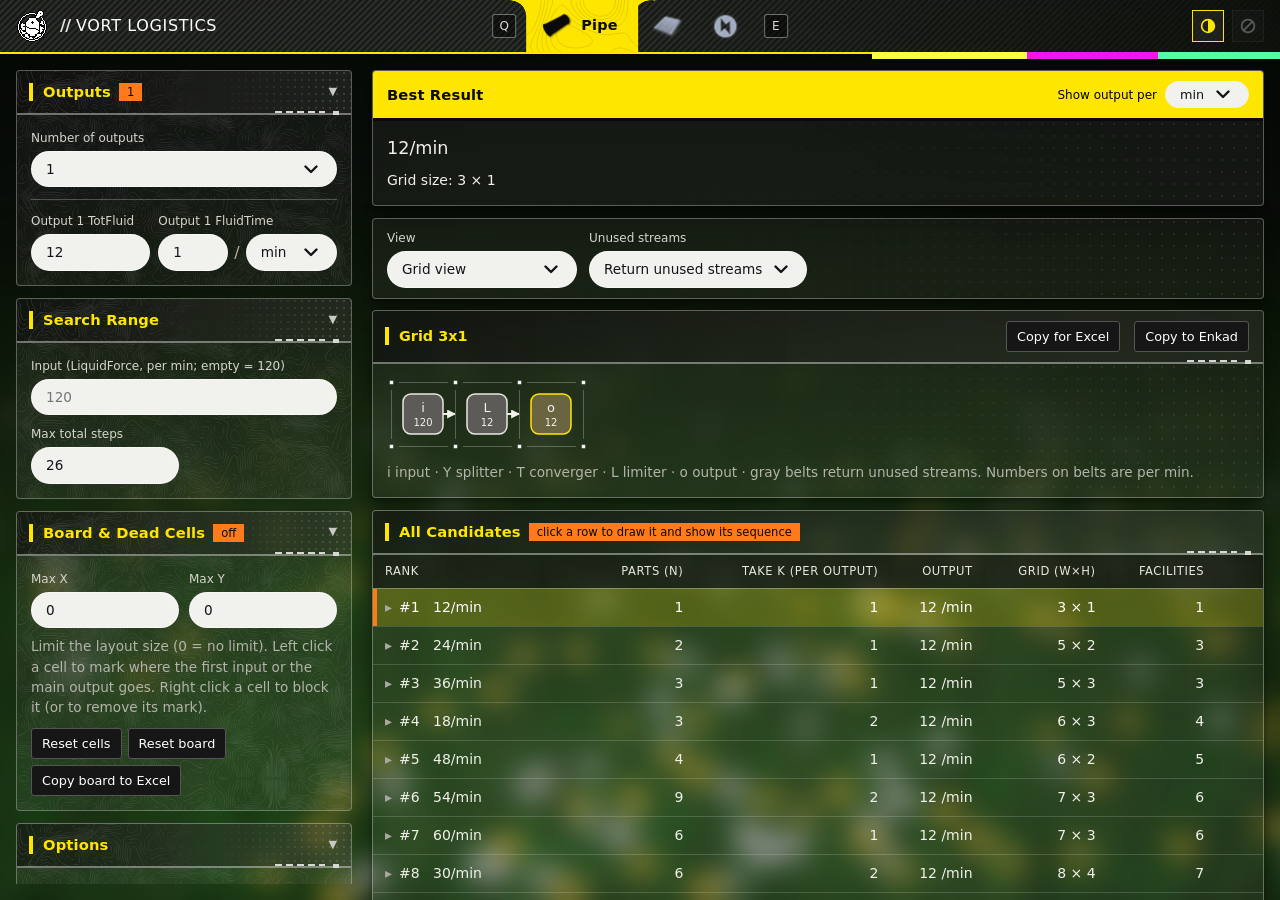
==== index.html @ bc25aa72 "Rename to index.html" ====
<!DOCTYPE html>
<html lang="en" data-theme="endfield" class="f-hos">
<head>
<!-- --------------------------------------------------------------
     Page setup: meta tags, icon, fonts, stylesheet
     -------------------------------------------------------------- -->

<meta charset="utf-8">
<meta name="viewport" content="width=device-width, initial-scale=1, viewport-fit=cover">
<link rel="icon" type="image/png" href="assets\logo.png">
<meta name="theme-color" content="#111111">
<title>Vort Logistics</title>
<link rel="preconnect" href="https://fonts.googleapis.com">
<link rel="preconnect" href="https://fonts.gstatic.com" crossorigin>
<link href="https://fonts.googleapis.com/css2?family=Pixelify+Sans:wght@400..700&display=swap" rel="stylesheet" media="print" onload="this.media='all'">
<noscript><link href="https://fonts.googleapis.com/css2?family=Pixelify+Sans:wght@400..700&display=swap" rel="stylesheet"></noscript>
<link rel="stylesheet" href="assets/css/style.css">
</head>
<body>
<!-- --------------------------------------------------------------
     Animated background (the canvas is added by a script)
     -------------------------------------------------------------- -->
<div id="convbg" aria-hidden="true"></div>

<!-- --------------------------------------------------------------
     Boot / splash screen
     -------------------------------------------------------------- -->
<div id="boot" role="status" aria-live="polite" aria-label="Loading Vort Logistics">
  <div class="bt-edge"></div>
  <div class="bt-wrap">
    <div class="vg" id="bt-grid" aria-hidden="true"></div>
    <div class="bt-title">Vort<span>Logistics</span></div>
    <div class="bt-sub">Factory Planner</div>
    <div class="bt-bar"><div class="bt-fill" id="bt-fill"></div></div>
    <div class="bt-meta"><span class="bt-msg" id="bt-msg">Initializing</span><span id="bt-pct">0%</span></div>
  </div>
</div>

<!-- --------------------------------------------------------------
     Script: splash screen grid loader animation
     -------------------------------------------------------------- -->
<script>
/* Vort grid loader. VortGrid(host) -> {start(),stop(),duration}. Phase 1: empty 9x5 grid. Phase 2: out/in ports, an orange conveyor buds out cell by cell.
   Phase 3: conveyor folds back, ports swap, a translucent pipe buds out the same way. Loops until stop(). */
(function(){
var NS="http://www.w3.org/2000/svg",S=44,H=22,COLS=9,ROWS=5;
var BELT=[[3,0],[3,1],[3,2],[2,2],[2,3],[2,4],[1,4],[1,5],[1,6],[0,6],[0,7],[0,8]];            /* [row,col]; first = o, last = i */
var PIPE=[[2,8],[3,8],[4,8],[4,7],[3,7],[2,7],[2,6],[3,6],[4,6],[4,5],[3,5],[3,4],[3,3],[2,3],[1,3],[0,3],[0,2],[1,2],[1,1],[0,1],[0,0],[1,0],[2,0]];
var T={ports:450,belt:200,beltDur:1400,swap:2350,pipe:200,pipeDur:1700,end:4300,loop:5300};
function el(t,a,p){var e=document.createElementNS(NS,t);for(var k in a)e.setAttribute(k,a[k]);if(p)p.appendChild(e);return e}
function f(n){return +n.toFixed(2)}
function cx(c){return c*S+H}function cy(r){return r*S+H}
function geom(p,c,n){
  var e=[(p[1]-c[1])*H,(p[0]-c[0])*H],x=[(n[1]-c[1])*H,(n[0]-c[0])*H];
  return{st:e[0]===-x[0]&&e[1]===-x[1],sw:x[0]*e[1]-x[1]*e[0]>0?1:0};
}
function tiles(path,layers,kind){
  var n=path.length-2,D="",start=null,segs=[];
  for(var i=1;i<path.length-1;i++){
    var p=path[i-1],c=path[i],q=path[i+1],g=geom(p,c,q),X=cx(c[1]),Y=cy(c[0]);
    if(i===1){D="M"+f(X+(p[1]-c[1])*H)+" "+f(Y+(p[0]-c[0])*H);start=[X+(p[1]-c[1])*H,Y+(p[0]-c[0])*H]}
    D+=g.st?"L":"A"+H+" "+H+" 0 0 "+g.sw+" ";
    D+=f(X+(q[1]-c[1])*H)+" "+f(Y+(q[0]-c[0])*H);
    segs.push([X+(q[1]-c[1])*H,Y+(q[0]-c[0])*H,g.st,g.sw]);
  }
  var dur=T[kind+"Dur"],del=T[kind],list=[],paths=[];
  layers.forEach(function(L){
    if(!L.arr){paths.push(el("path",{"class":L.c,d:D,pathLength:1},L.g));return}
    for(var k=-1;k<n;k++){
      var w=el("g",{"class":L.c,style:"--d:"+f(del+dur*Math.max(k+1.5,0.5)/n)+"ms"},L.g);
      list.push({e:el("polygon",{"class":L.p,points:L.pts,style:"opacity:0"},w),k:k,n:n});
    }
  });
  return{D:D,list:list,paths:paths,start:start,segs:segs};
}
function poly(t){ /* the track as a dense polyline: straight runs and quarter-circle arcs, same geometry as the SVG path "d" */
  var P=[t.start],cur=t.start,A=16;
  t.segs.forEach(function(s){
    var x0=cur[0],y0=cur[1],x1=s[0],y1=s[1];
    if(s[2]){P.push([x1,y1])}else{
      var mx=(x0+x1)/2,my=(y0+y1)/2,dx=x1-x0,dy=y1-y0,ch=Math.sqrt(dx*dx+dy*dy),h=Math.sqrt(Math.max(0,H*H-ch*ch/4)),px=-dy/ch*h,py=dx/ch*h,best=null;
      [1,-1].forEach(function(sg){
        var cx0=mx+px*sg,cy0=my+py*sg,a0=Math.atan2(y0-cy0,x0-cx0),a1=Math.atan2(y1-cy0,x1-cx0),da=a1-a0;
        while(da>Math.PI)da-=2*Math.PI;while(da<=-Math.PI)da+=2*Math.PI;
        if((da>0)===(s[3]===1))best={cx:cx0,cy:cy0,a0:a0,da:da}});
      for(var k=1;k<=A;k++){var a=best.a0+best.da*k/A;P.push([best.cx+H*Math.cos(a),best.cy+H*Math.sin(a)])}
    }
    cur=[x1,y1];
  });
  var L=[0],i;for(i=1;i<P.length;i++)L.push(L[i-1]+Math.hypot(P[i][0]-P[i-1][0],P[i][1]-P[i-1][1]));
  var len=L[L.length-1],N=Math.max(2,Math.ceil(len/2)),X=new Float32Array(N+1),Y=new Float32Array(N+1),j=1;
  for(i=0;i<=N;i++){var d=len*i/N;while(j<P.length-1&&L[j]<d)j++;var u=L[j]-L[j-1]?(d-L[j-1])/(L[j]-L[j-1]):0;X[i]=P[j-1][0]+(P[j][0]-P[j-1][0])*u;Y[i]=P[j-1][1]+(P[j][1]-P[j-1][1])*u}
  t.len=len;t.tab={N:N,X:X,Y:Y};
}
function port(cell,ch,cls,parent){
  var o=el("g",{transform:"translate("+cx(cell[1])+" "+cy(cell[0])+")"},parent),g=el("g",{"class":"port "+cls},o);
  el("rect",{"class":"glow",x:-17,y:-17,width:34,height:34},g);
  el("rect",{x:-13,y:-13,width:26,height:26},g);
  var t=el("text",{x:0,y:1},g);t.textContent=ch;
}
window.VortGrid=function(host){
  if(!host)return null;
  host.innerHTML="";
  var svg=el("svg",{viewBox:"0 0 "+COLS*S+" "+ROWS*S,"aria-hidden":"true","data-s":"0"},host);
  var gx=el("g",{},svg),gb=el("g",{},svg),gq0=el("g",{},svg),gpo=el("g",{style:"opacity:.8"},svg),gp=el("g",{},svg),gq=el("g",{},svg);
  var key=function(c){return c[0]+","+c[1]};
  var pa={},pb={};pa[key(BELT[0])]=pa[key(BELT[BELT.length-1])]=1;pb[key(PIPE[0])]=pb[key(PIPE[PIPE.length-1])]=1;
  /* edge grid: lines on the cell borders, a dot on every crossing (not in the cell centres) */
  /* each line is cut into segments that stop GAP short of the dots at both ends */
  var GAP=7;
  for(var r=0;r<=ROWS;r++)for(var c=0;c<COLS;c++)el("path",{"class":"gl",d:"M"+(c*S+GAP)+" "+r*S+"H"+((c+1)*S-GAP),style:"--d:"+(r+c)*28+"ms"},gx);
  for(var c=0;c<=COLS;c++)for(var r=0;r<ROWS;r++)el("path",{"class":"gl",d:"M"+c*S+" "+(r*S+GAP)+"V"+((r+1)*S-GAP),style:"--d:"+(r+c)*28+"ms"},gx);
  for(var r=0;r<=ROWS;r++)for(var c=0;c<=COLS;c++)
    el("rect",{"class":"gd",x:c*S-1.75,y:r*S-1.75,width:3.5,height:3.5,style:"--d:"+(r+c)*28+"ms"},gx);
  var lay=function(par,c,arr,pts,pc){return{g:el("g",{},par),c:c,arr:arr,pts:pts,p:pc}};
  var tb=tiles(BELT,[lay(gb,"brv bglow"),lay(gb,"brv rail"),lay(gb,"brv body"),lay(gb,"brv sheen"),lay(gb,"agb",1,"-5.5,-5 5.5,0 -5.5,5","arr")],"belt");
  var tp=tiles(PIPE,[lay(gpo,"prv pbody"),lay(gpo,"prv pmain"),lay(gp,"agp",1,"-4.5,-4 4.5,0 -4.5,4","parr")],"pipe");
  var tracks=[tb,tp].map(function(t){poly(t);return t});
  var raf=0,PER=1600;
  /* arrows are placed from a precomputed lookup table every frame (no CSS offset-path, which some embedded previews render wrongly) */
  function sample(t,d){ /* interpolates the lookup table that poly() built (2-unit steps) */
    var tb=t.tab,N2=tb.N,gg=d/t.len*N2,i=Math.min(N2-1,Math.floor(gg)),fr=gg-i,i0=Math.max(0,i-1),i2=Math.min(N2,i+2),X=tb.X,Y=tb.Y;
    return{x:X[i]+(X[i+1]-X[i])*fr,y:Y[i]+(Y[i+1]-Y[i])*fr,dx:(X[i+1]-X[i0])*(1-fr)+(X[i2]-X[i])*fr,dy:(Y[i+1]-Y[i0])*(1-fr)+(Y[i2]-Y[i])*fr}}
  function place(u,fr){
    tracks.forEach(function(t,ti){
      var front=fr[ti]*(t.len||0);t.paths.forEach(function(p){p.style.strokeDashoffset=1-fr[ti]});
      
      t.list.forEach(function(a){
        var d=Math.max(0,Math.min(t.len,(a.k+.5+u)/a.n*t.len)),p=sample(t,d),
            ang=Math.atan2(p.dy,p.dx)*180/Math.PI,o=1;
        if(a.k<0)o=Math.max(0,Math.min(1,(u-.45)/.1));else if(a.k===a.n-1)o=1-Math.max(0,Math.min(1,(u-.45)/.1));
        o*=Math.max(0,Math.min(1,(front-d-4)/8));
        if(o<=0&&a.z)return;a.z=o<=0;
        a.e.setAttribute("transform","translate("+f(p.x)+" "+f(p.y)+") rotate("+f(ang)+")");
        a.e.style.opacity=o;
      });
    });
  }
  var acc=0,lastTs=0,cur="";
  function cl(v){return Math.max(0,Math.min(1,v))}
  function frame(now){ /* phases come from accumulated frame time (a stalled frame counts for at most 100 ms), not from setTimeout/wall clock, so a busy main thread can never skip them */
    if(!on)return;
    var dt=lastTs?Math.min(now-lastTs,100):0;lastTs=now;acc+=dt;
    /* no replay while the page is still waiting for its first calculation: hold the finished picture; the blink-out only starts from end() */
    var s=acc<T.ports?"1":acc<T.swap?"2":"3";
    if(s!==cur){cur=s;svg.setAttribute("data-s",s)}
    place((acc%PER)/PER,[cl((acc-T.ports-T.belt)/T.beltDur),cl((acc-T.swap-T.pipe)/T.pipeDur)]);
    raf=requestAnimationFrame(frame)}
  port(BELT[0],"O","pa",gq0);port(BELT[BELT.length-1],"I","pa",gq0);
  port(PIPE[0],"O","pb",gq);port(PIPE[PIPE.length-1],"I","pb",gq);
  var on=false,still=window.matchMedia&&matchMedia("(prefers-reduced-motion:reduce)").matches;
  if(still){host.classList.add("still");svg.setAttribute("data-s","2");setTimeout(function(){place(0,[1,1])},0)}
  function set(s){svg.setAttribute("data-s",s)}
  function restart(){if(host.classList.contains("run")){host.classList.remove("run");void svg.getBoundingClientRect()}host.classList.add("run")}
  function cycle(){if(!on)return;acc=0;lastTs=0;cur="";restart();set("1");cancelAnimationFrame(raf);raf=requestAnimationFrame(frame)}
  return{duration:4500,
    start:function(){if(still||on)return;on=true;cycle()},
    stop:function(){on=false;cancelAnimationFrame(raf)},
    end:function(){if(still)return;on=false;cancelAnimationFrame(raf);set("3end")}};
};
})();
</script>
<!-- --------------------------------------------------------------
     Script: boot sequence (progress bar and reveal)
     -------------------------------------------------------------- -->
<script>
(function(){
  var boot=document.getElementById("boot");
  if(!boot)return;
  var root=document.documentElement,fill=document.getElementById("bt-fill"),
      pct=document.getElementById("bt-pct"),msg=document.getElementById("bt-msg");
  var G=window.VortGrid&&VortGrid(document.getElementById("bt-grid"));if(G)G.start();
  var BT0=performance.now(),MIN=G?G.duration:1800,el=0,lastTs=0,loaded=document.readyState==="complete",finished=false,shown=0;
  var steps=[[0,"Initializing"],[25,"Loading modules"],[55,"Preparing recipes"],[80,"Building layout engine"],[100,"Ready"]];
  root.classList.add("booting");
  function label(p){var m=steps[0][1];for(var i=0;i<steps.length;i++)if(p>=steps[i][0])m=steps[i][1];return m}
  function paint(p){shown=p;fill.style.width=p+"%";pct.textContent=Math.round(p)+"%";msg.textContent=label(p)}
  function finish(){
    if(finished)return;finished=true;paint(100);
    if(G)G.end();                                   /* the strips blink out first (Tetris line clear) ... */
    setTimeout(function(){
      boot.classList.add("done");root.classList.remove("booting");   /* ... then a white line wipes the splash away to the page */
      setTimeout(function(){boot.remove();window.dispatchEvent(new Event("vgboot"))},800);
    },950);
  }
  function tick(ts){
    if(finished)return;
    el+=lastTs?Math.min(ts-lastTs,100):0;lastTs=ts;   /* count rendered time only, a stalled frame adds at most 100 ms */
    var t=el,target=Math.min(t/MIN*100,100),ov=document.getElementById("loading"),busy=!!(ov&&ov.classList.contains("on"));
    if(!loaded)target=Math.min(target,90);
    var late=performance.now()-BT0>MIN+1500;           /* a slow first calculation must not keep the splash up forever: the page opens and the small spinner shows */
    if(busy&&!late)target=Math.min(target,97);        /* wait for the first calculation so the page is ready under the wipe */
    if(target>shown)paint(target);
    if(loaded&&(!busy||late)&&t>=MIN)finish();else requestAnimationFrame(tick);
  }
  window.addEventListener("load",function(){loaded=true});
  boot.addEventListener("click",finish);
  document.addEventListener("keydown",function(e){if(!finished&&(e.key==="Enter"||e.key==="Escape"||e.key===" "))finish()});
  requestAnimationFrame(tick);
})();
</script>
<!-- --------------------------------------------------------------
     Loading indicator (state only, hidden in CSS)
     -------------------------------------------------------------- -->
<div id="loading" class="on" role="status" aria-live="polite" aria-label="Calculating"></div>
<div id="busy" class="spin" aria-hidden="true">
  <i class="spin"></i>
</div>

<!-- --------------------------------------------------------------
     Header: top navigation
     -------------------------------------------------------------- -->
<header class="top-nav">
  <button class="side-toggle" onclick="toggleSide()" aria-label="Settings panel" aria-expanded="false">&#9776;</button>
  <div class="brand">
    <img class="logo-img" src="assets/logo.png" width="32" height="32" alt="Vort Logistics">
    <h1>Vort Logistics</h1>
  </div>
  <div class="tabs">
    <button type="button" class="keycap" id="key-q" title="Previous mode (Q)" aria-label="Previous mode" onclick="stepMode(-1)">Q</button>
    <div class="seg" role="group" aria-label="Mode">
      <button type="button" id="m-pipe" title="Pipe" aria-pressed="true" onclick="setMode('pipe')">Pipe</button>
      <button type="button" id="m-conv" title="Conveyor" aria-pressed="false" onclick="setMode('conv')">Conveyor</button>
      <button type="button" id="m-bat" title="Battery" aria-pressed="false" onclick="setMode('bat')">Battery</button>
    </div>
    <button type="button" class="keycap" id="key-e" title="Next mode (E)" aria-label="Next mode" onclick="stepMode(1)">E</button>
  </div>
  <button type="button" class="genbtn" id="genbtn" hidden style="display:none !important" onclick="run(true)" title="Calculate the layout"><span class="gl">Generate</span></button>
  <div class="bgctl">
    <button id="bglite" type="button" aria-pressed="false" title="Lite background" aria-label="Lite background"><svg viewBox="0 0 24 24" width="18" height="18" fill="none" stroke="currentColor" stroke-width="2.2" stroke-linecap="round" aria-hidden="true"><circle cx="12" cy="12" r="8.5"/><path d="M12 3.5a8.5 8.5 0 0 1 0 17z" fill="currentColor" stroke="none"/></svg></button>
    <button id="bgpause" type="button" aria-pressed="false" title="Pause background animation" aria-label="Pause background animation"><svg viewBox="0 0 24 24" width="18" height="18" fill="none" stroke="currentColor" stroke-width="2.4" stroke-linecap="round" aria-hidden="true"><circle cx="12" cy="12" r="8.5"/><path d="M6.5 17.5 17.5 6.5"/></svg></button>
  </div>
</header>

<!-- --------------------------------------------------------------
     Backdrop behind the side pane on phones
     -------------------------------------------------------------- -->
<div id="side-scrim" onclick="toggleSide(false)" aria-hidden="true"></div>
<div id="scroller">
  <div class="page-layout">

    <!-- --------------------------------------------------------------
         Side pane: all the settings
         -------------------------------------------------------------- -->
    <aside class="side-pane">

      <!-- --------------------------------------------------------------
           Settings: power / battery
           -------------------------------------------------------------- -->
      <div class="panel" id="panel-bat" style="display:none">
        <div class="panel-head" onclick="togglePanel('panel-bat')">
          <span class="panel-title">Power</span>
          <span class="pill" id="bat-pill">W</span>
          <span class="chevron">▼</span>
        </div>
        <div class="panel-body">
          <div class="fields">
            <label>Power needed (W)<input id="tp" type="number" value="300" min="0" step="any"></label>
            <label>Base power (W, free)<input id="bp" type="number" value="200" min="0" step="any"></label>
            <label>Power input<select id="fuel">
              <option value="50,8" selected>Originium (50w/8s)</option>
              <option value="220,40">LC Valley Battery (220w/40s)</option>
              <option value="420,40">SC Valley Battery (420w/40s)</option>
              <option value="1100,40">HC Valley Battery (1100w/40s)</option>
              <option value="1600,40">LC Wuling Battery (1600w/40s)</option>
              <option value="3200,40">SC Wuling Battery (3200w/40s)</option>
              <option value="custom">Custom Fuel</option>
            </select></label>
            <div class="fields two" id="cust" style="display:none">
              <label>Custom power (W)<input id="cw" type="number" value="100" min="0" step="any"></label>
              <label>Custom burn time (s)<input id="cs" type="number" value="10" min="0" step="any"></label>
            </div>
            <label>Secondary battery<select id="fuel2"></select></label>
            <div class="fields two" id="cust2" style="display:none">
              <label>Custom power (W)<input id="cw2" type="number" value="100" min="0" step="any"></label>
              <label>Custom burn time (s)<input id="cs2" type="number" value="10" min="0" step="any"></label>
            </div>
            <label id="n2l" style="display:none">Secondary banks<input id="n2" type="number" value="1" min="0" step="1"></label>
            <label title="Higher = the solver feeds the banks more items than strictly needed, which raises the lowest tank level. It is a feed knob, not a guaranteed floor. Not used in Full burn.">Extra battery feed (raises lowest tank level, %):<span class="pillrow"><input id="mbl" class="sld" type="range" min="0" max="100" step="1" value="0"><b id="mblv">0%</b></span></label>
            <details id="advopt" style="margin-top:10px">
              <summary style="cursor:pointer;font-weight:600;padding:6px 0">Advanced options</summary>
              <div class="fields" style="margin-top:8px">
                <label>Optimise for<select id="opt">
                  <option value="err">Closest item rate</option>
                  <option value="waste">Least wasted energy</option>
                  <option value="util">Utilization closest to goal</option>
                  <option value="loss" selected>Most stable</option>
                  <option value="size">Smallest layout</option>
                </select></label>
                <label>Feed rate<select id="feed">
                  <option value="avg" selected>Match usage</option>
                  <option value="fill">Match usage, full banks first</option>
                  <option value="full">Full burn</option>
                </select></label>
                <label>Buffer capacity<input id="cap" type="number" value="100000" min="1" step="any"></label>
                <label>Accept error up to (%)<input id="tol" type="number" value="0" min="0" step="any"></label>
              </div>
            </details>
          </div>
        </div>
      </div>

      <!-- --------------------------------------------------------------
           Settings: outputs
           -------------------------------------------------------------- -->
      <div class="panel" id="panel-out">
        <div class="panel-head" onclick="togglePanel('panel-out')">
          <span class="panel-title">Outputs</span>
          <span class="pill" id="out-pill">1</span>
          <span class="chevron">▼</span>
        </div>
        <div class="panel-body">
          <label>Number of outputs<select id="nout">
            <option value="1" selected>1</option>
            <option value="2">2</option>
            <option value="3">3</option>
            <option value="4">4</option>
          </select></label>
          <div id="outs">
            <label data-o="1">Output 1 TotFluid<input id="tot1" type="number" placeholder="12" value="12" min="0" step="any"></label>
            <label data-o="1">Output 1 FluidTime<div class="row"><input id="time1" type="number" placeholder="1" value="1" min="0" step="any"><span class="slash">/</span><select id="unit1">
              <option value="1" selected>min</option>
              <option value="60">hour</option>
              <option value="1440">day</option>
            </select></div></label>
            <label data-o="2">Output 2 TotFluid<input id="tot2" type="number" placeholder="6" value="6" min="0" step="any"></label>
            <label data-o="2">Output 2 FluidTime<div class="row"><input id="time2" type="number" placeholder="1" value="1" min="0" step="any"><span class="slash">/</span><select id="unit2">
              <option value="1" selected>min</option>
              <option value="60">hour</option>
              <option value="1440">day</option>
            </select></div></label>
            <label data-o="3">Output 3 TotFluid<input id="tot3" type="number" placeholder="3" value="3" min="0" step="any"></label>
            <label data-o="3">Output 3 FluidTime<div class="row"><input id="time3" type="number" placeholder="1" value="1" min="0" step="any"><span class="slash">/</span><select id="unit3">
              <option value="1" selected>min</option>
              <option value="60">hour</option>
              <option value="1440">day</option>
            </select></div></label>
            <label data-o="4">Output 4 TotFluid<input id="tot4" type="number" placeholder="1" value="1" min="0" step="any"></label>
            <label data-o="4">Output 4 FluidTime<div class="row"><input id="time4" type="number" placeholder="1" value="1" min="0" step="any"><span class="slash">/</span><select id="unit4">
              <option value="1" selected>min</option>
              <option value="60">hour</option>
              <option value="1440">day</option>
            </select></div></label>
          </div>
        </div>
      </div>

      <!-- --------------------------------------------------------------
           Settings: search range
           -------------------------------------------------------------- -->
      <div class="panel" id="panel-rng">
        <div class="panel-head" onclick="togglePanel('panel-rng')">
          <span class="panel-title">Search Range</span>
          <span class="chevron">▼</span>
        </div>
        <div class="panel-body">
          <div class="fields two">
            <label style="grid-column:1/-1"><span id="maxl">Input (per min)</span><input id="max" type="number" value="" placeholder="120" min="0.001" step="any"></label>
            <label style="grid-column:1/-1"><span id="stepl">Input step (per min)</span><input id="step" type="number" value="6" min="0.001" step="any"></label>
            <label>Max total steps<input id="mt" type="number" value="26" min="1" max="60" step="1"></label>
          </div>
        </div>
      </div>

      <!-- --------------------------------------------------------------
           Settings: board and dead cells
           -------------------------------------------------------------- -->
      <div class="panel" id="panel-bd">
        <div class="panel-head" onclick="togglePanel('panel-bd')">
          <span class="panel-title">Board &amp; Dead Cells</span>
          <span class="pill" id="bd-pill">off</span>
          <span class="chevron">▼</span>
        </div>
        <div class="panel-body">
          <div class="fields two">
            <label>Max X<input id="bx" type="number" value="0" min="0" max="40"></label>
            <label>Max Y<input id="by" type="number" value="0" min="0" max="30"></label>
          </div>
          <div class="note" style="margin-top:8px">Limit the layout size (0 = no limit). Left click a cell to mark where the first input or the main output goes. Right click a cell to block it (or to remove its mark).</div>
          <div id="deadgrid" class="dg"></div>
          <div class="row" style="margin-top:10px;flex-wrap:wrap">
            <button class="btn" id="clrdead" style="margin:0">Reset cells</button>
            <button class="btn" id="rstbd" style="margin:0">Reset board</button>
            <button class="btn" id="cpbd" style="margin:0" title="Copies the board as cells: i = input, o = output, x = dead cell, n = empty">Copy board to Excel</button>
          </div>
        </div>
      </div>

      <!-- --------------------------------------------------------------
           Settings: options
           -------------------------------------------------------------- -->
      <div class="panel" id="panel-opt">
        <div class="panel-head" onclick="togglePanel('panel-opt')">
          <span class="panel-title">Options</span>
          <span class="chevron">▼</span>
        </div>
        <div class="panel-body">
          <div class="fields">
            <label style="display:none">Auto generate<select id="auto" class="nr" style="display:none" tabindex="-1" aria-hidden="true">
              <option value="off">Off</option>
              <option value="on" selected>On</option>
            </select><div class="sw" id="autosw" data-v="off" role="group" aria-label="Auto generate: recalculate on every change"><button type="button" data-v="on" title="Recalculate on every change">ON</button><button type="button" data-v="off" title="Press Generate to calculate">OFF</button></div></label>
            <label>Result must be<select id="side">
              <option value="over" selected>At or above goal</option>
              <option value="near">Closest, either side</option>
            </select></label>
            <label>Output branches<select id="rec">
              <option value="on" selected>Merge several branches</option>
              <option value="off">Take one branch only</option>
            </select></label>
            <div class="note" style="margin:0">Your settings are remembered in this browser.</div>
            <button class="btn" id="rstall" style="margin:0;justify-self:start">Reset all settings</button>
          </div>
        </div>
      </div>
    </aside>

    <!-- --------------------------------------------------------------
         Main area: results
         -------------------------------------------------------------- -->
    <main class="body-area">

      <!-- --------------------------------------------------------------
           Goal message
           -------------------------------------------------------------- -->
      <div class="goal" id="goal"></div>

      <!-- --------------------------------------------------------------
           Result: best result
           -------------------------------------------------------------- -->
      <div class="panel">
        <div class="panel-head accent">
          <span class="panel-title">Best Result</span>
          <label class="headsel">Show output per<select id="outu">
            <option value="0.016666666666666666">sec</option>
            <option value="1" selected>min</option>
            <option value="60">hour</option>
            <option value="1440">day</option>
          </select></label>
        </div>
        <div class="panel-body" id="best"></div>
      </div>

      <!-- --------------------------------------------------------------
           Result: view options
           -------------------------------------------------------------- -->
      <div class="panel" id="viewbar">
        <div class="panel-body" style="padding:10px 14px">
          <div class="vctl" style="margin:0">
            <label>View<select id="view" class="dv">
              <option value="grid">Grid view</option>
              <option value="pic">Picture mode</option>
              <option value="flow">Flow diagram</option>
            </select></label>
            <label>Unused streams<select id="ret" class="dv">
              <option value="drop">Drop them</option>
              <option value="front">All in front of the supply</option>
              <option value="back" selected>Return unused streams</option>
            </select></label>
          </div>
        </div>
      </div>

      <!-- --------------------------------------------------------------
           Result: layout diagram
           -------------------------------------------------------------- -->
      <div class="panel" id="dwrap">
        <div class="panel-head">
          <span class="panel-title" id="dtitle" style="text-transform:none;letter-spacing:0;font-size:.9rem"></span>
          <button type="button" class="btn copybtn" style="margin-left:auto" id="copybtn" onclick="copyLayout()" title="Copy the grid as tab-separated cells and paste it into Excel">Copy for Excel</button>
          <button type="button" class="btn copybtn" id="enkbtn" style="margin-left:6px" onclick="copyEnkad()" title="Copy this layout as an Enkad / Endfield blueprint code">Copy to Enkad</button>
        </div>
        <div class="panel-body">
          <div class="note" id="viewhint" style="display:none;margin:0 0 10px"></div>
          <div id="diag" style="overflow-x:auto"></div>
          <div class="note" id="legend"></div>
        </div>
      </div>

      <!-- --------------------------------------------------------------
           Result: power / buffer chart
           -------------------------------------------------------------- -->
      <div class="panel" id="panel-chart" style="display:none">
        <div class="panel-head">
          <span class="panel-title" style="text-transform:none;letter-spacing:0;font-size:.9rem">Power, buffer &amp; failure check</span>
        </div>
        <div class="panel-body">
          <div class="vctl">
            <label>Time range<select id="crange" class="dv">
              <option value="60">1 min</option>
              <option value="600">10 min</option>
              <option value="3600">1 hour</option>
              <option value="21600" selected>6 hours</option>
            </select></label>
          </div>
          <div class="cbar">
            <div class="cleg">
              <span><i style="border-top-color:var(--acc)"></i>Power</span>
              <span><i style="border-top-style:dashed;border-top-color:var(--warn)"></i>Usage</span>
              <span><i style="border-top-color:var(--ok)"></i>Battery <small>(right axis)</small></span>
            </div>
            <div class="ctg">
              <button type="button" class="tgl" id="ch-prec" role="switch" aria-pressed="false"><span class="trk"></span>Precise values</button>
              <button type="button" class="tgl" id="ch-hov" role="switch" aria-pressed="true"><span class="trk"></span>Hover details</button>
            </div>
          </div>
          <div class="chartbox" id="chart"></div>
          <div class="note" id="cstats"></div>
          <div class="note" id="bstats"></div>
          <div id="fail"></div>
        </div>
      </div>

      <!-- --------------------------------------------------------------
           Result: all candidates table
           -------------------------------------------------------------- -->
      <div class="panel">
        <div class="panel-head">
          <span class="panel-title">All Candidates</span>
          <span class="pill">click a row to draw it and show its sequence</span>
        </div>
        <div class="tw" id="candtw">
          <table>
            <thead>
              <tr>
                <th id="h1">Rank</th>
                <th>Parts (N)</th>
                <th>Take k (per output)</th>
                <th>Output</th>
                <th>Grid (W×H)</th>
                <th>Facilities</th>
                <th>Worst error</th>
                <th id="hw" style="display:none">Wasted Energy</th>
                <th id="hl" style="display:none">Buffer loss</th>
              </tr>
            </thead>
            <tbody id="rows"></tbody>
          </table>
        </div>
      </div>
    </main>
  </div>

  <!-- --------------------------------------------------------------
       Footer: language picker
       -------------------------------------------------------------- -->
  <footer class="site-foot">
    <span class="langlbl" id="langlbl">Select Language</span>
    <div class="langsel"><span class="globe" aria-hidden="true">🌐</span><select id="lang" class="nr" aria-labelledby="langlbl">
      <option value="en" selected>English</option>
    </select></div>
  </footer>
</div>

<!-- --------------------------------------------------------------
     Script: phone layout (scales the page down on small screens)
     -------------------------------------------------------------- -->
<script>
(function(){
  const mq=window.matchMedia("(max-width:900px)"),root=document.documentElement; /* matchMedia does not force layout; innerWidth / visualViewport.width do */
  let LASTZ=0,FIT=0;const MOBILE_CANVAS=560; /* virtual page width on phones; smaller = bigger UI (was 1280) */
  function fitDesktopCanvas(){
    if(mq.matches){
      const width=window.visualViewport?window.visualViewport.width:window.innerWidth,z=width<=900?Math.min(1,width/MOBILE_CANVAS):1;
      if(z===LASTZ)return;LASTZ=z;document.body.style.zoom=z<1?z:"";root.style.setProperty("--bz",String(1/z)); /* unchanged width = no re-layout (pinch-zoom fires visualViewport resize constantly) */
    }else{LASTZ=0;if(document.body.style.zoom)document.body.style.zoom="";root.style.removeProperty("--bz");toggleSide(false)}
  }
  /* sidebar drawer (mobile only; the button and the drawer styles only exist at <=900px) */
  window.toggleSide=function(open){
    open=open===undefined?!root.classList.contains("side-open"):!!open;
    if(open){const n=document.querySelector(".top-nav");root.style.setProperty("--side-top",Math.round(n.getBoundingClientRect().bottom)+"px")}
    root.classList.toggle("side-open",open);
    const b=document.querySelector(".side-toggle");if(b)b.setAttribute("aria-expanded",open)};
  document.addEventListener("keydown",function(e){if(e.key==="Escape"&&root.classList.contains("side-open"))toggleSide(false)});
  document.addEventListener("click",function(e){var t=e.target.closest&&e.target.closest(".top-nav .tabs button");if(t)setTimeout(function(){t.blur()},0)});
  const gb=document.getElementById("genbtn");if(gb)gb.addEventListener("click",function(){toggleSide(false)});
  fitDesktopCanvas();
  const fitSoon=function(){if(FIT)return;FIT=requestAnimationFrame(function(){FIT=0;fitDesktopCanvas()})};
  window.addEventListener("resize",fitSoon);
  if(window.visualViewport)window.visualViewport.addEventListener("resize",fitSoon);
})();
</script>
<!-- --------------------------------------------------------------
     Script: header height helper
     -------------------------------------------------------------- -->
<script>(function(){var n=document.querySelector('.top-nav'),r=document.documentElement;function f(){r.style.setProperty('--nav-h',n.offsetHeight+'px')}if(window.ResizeObserver)new ResizeObserver(f).observe(n);else f();addEventListener('resize',f)})()</script>

<!-- --------------------------------------------------------------
     Script: Enkad / Endfield blueprint export
     -------------------------------------------------------------- -->
<script>
// EnkadPorter: blueprint serialization and clipboard adapters.
/* ---- Enkad / Endfield blueprint export (base64 protobuf, decoded from game samples) ----
   Blueprint = {1:4, 4:Layer*}  Layer = {1:layer(3 conveyor, 5 pipe), 2:Entity*}
   Entity = {1:lineKind (lines), 2:prefab, 3:x, 4:y, 5:Config (pieces), 6/7:Path (lines), 9:id}
   Config = {1: rotation degrees clockwise (0 omitted, 90 E, 180 S, 270 W), 2:{2:item} limiter filter, 8: rate*2 if not default} */
const FUELID={"50,8":53,"220,40":33,"420,40":35,"1100,40":34,"1600,40":30,"3200,40":88};
const evi=n=>{n=BigInt.asUintN(64,BigInt(n));const o=[];for(;;){const b=Number(n&127n);n>>=7n;if(n)o.push(b|128);else{o.push(b);return o}}};
const efld=(f,v)=>evi(f*8).concat(evi(v)),emsg=(f,b)=>evi(f*8+2).concat(evi(b.length),b);
const EV={N:[0,-1],E:[1,0],S:[0,1],W:[-1,0]};
const epath=(frm,to)=>{const pt=(v,t)=>{let b=[];if(v[0])b=b.concat(efld(1,v[0]));if(v[1])b=b.concat(efld(2,v[1]));return emsg(1,b.concat(efld(3,t)))};return pt(EV[frm],1).concat(emsg(1,[]),pt(EV[to],2))};
const EPRE={c:{layer:3,line:33,curve:33,split:35,conv:34,bridge:36,lim:37,bank:16,item:16,rate:30},
            p:{layer:5,line:42,curve:42,split:39,conv:38,bridge:40,lim:41,item:69,rate:120}};
function eEntity(P,kind,x,y,uid,o){
  o=o||{};const isLine=kind==="line"||kind==="curve";let b=[];
  if(isLine)b=b.concat(efld(1,P.layer===3?1:2));
  b=b.concat(efld(2,P[kind]),efld(3,x),efld(4,y));
  if(isLine)b=b.concat(emsg(P.layer===3?6:7,epath(o.frm,o.to)));
  else{let c=o.rot?efld(1,o.rot*90):[];
    if(kind==="lim"){if(o.item)c=c.concat(emsg(2,efld(2,o.item)));if(o.rate>0&&Math.abs(o.rate-P.rate)>1e-9)c=c.concat(efld(8,Math.round(o.rate*2)))}
    b=b.concat(emsg(5,c))}
  return emsg(2,b.concat(efld(9,uid)))}
/* ops come from picCanvas: sprite position -> piece kind; rot = quarter turns clockwise, flip mirrors a curve */
function enkadFromOps(ops,mode){
  const mk=mode==="pipe"?"p":"c",P=EPRE[mk],kinds={};
  Object.keys(SPR[mk]).forEach(n=>{const s=SPR[mk][n];kinds[s[0]+","+s[1]+",1"]=n});
  if(mk==="c")kinds["0,64,2"]="bank";
  const OX=2,OY=2;let uid=1000,body=[];
  ops.forEach(o=>{
    const kind=kinds[o.sx+","+o.sy+","+o.n];if(!kind)return;
    const x=o.x+OX,y=o.y+OY,id=uid++;
    if(kind==="line")body=body.concat(eEntity(P,"line",x,y,id,{frm:rotD("S",o.rot),to:rotD("N",o.rot)}));
    else if(kind==="curve")body=body.concat(eEntity(P,"curve",x,y,id,{frm:rotD("S",o.rot),to:rotD(o.flip?"W":"E",o.rot)}));
    else if(kind==="bank")body=body.concat(eEntity(P,"bank",x,y,id,{rot:o.rot}));
    else{const rate=kind==="lim"&&o.lbl?parseFloat(o.lbl):0;const bt=CUR.bat,item=kind==="lim"&&o.fuel&&bt?(o.fuel===1?bt.item:bt.item2):0;body=body.concat(eEntity(P,kind,x,y,id,{rot:o.rot,rate,item}))}
  });
  const bp=efld(1,4).concat(emsg(4,efld(1,P.layer).concat(body)));
  let s="";for(let i=0;i<bp.length;i+=8192)s+=String.fromCharCode.apply(null,bp.slice(i,i+8192));
  return btoa(s)}
function enkadLayout(){FBT0=performance.now();
  const r=RES[SEL];if(!r)return null;
  const J=CUR.J,lm=CUR.lim,ret=retArg();
  let g=(LASTX&&LASTX.rs===RES&&LASTX.i===SEL)?LASTX.g:null;
  if(!g){const q=seq(r.a,r.b,r.mode,r.F,r.asg,J);g=buildGrid(q,r.asg,r.F,r.d,ret,J,r.outs,lm?{sup:CUR.sup,L:r.inp}:null,CUR.bd?{...CUR.bd,chk:false}:null)}
  if(!g||!g.G)return null;
  picCanvas(g);
  return LASTOPS?enkadFromOps(LASTOPS.ops,LASTOPS.mode):null}
function copyEnkad(){
  let txt=null;try{txt=enkadLayout()}catch(e){console.error(e)}
  const b=$("enkbtn"),lbl="Copy to Enkad";
  const done=ok=>{b.textContent=ok?"Copied ✓":"Copy failed";b.classList.toggle("ok",ok);setTimeout(()=>{b.textContent=lbl;b.classList.remove("ok")},1600)};
  if(!txt){done(false);return}
  const fb=()=>{const ta=document.createElement("textarea");ta.value=txt;ta.style.cssText="position:fixed;left:-9999px;top:0";document.body.appendChild(ta);ta.select();let ok=false;try{ok=document.execCommand("copy")}catch(e){}ta.remove();done(ok)};
  if(navigator.clipboard&&window.isSecureContext)navigator.clipboard.writeText(txt).then(()=>done(true),fb);else fb()}
</script>
<!-- --------------------------------------------------------------
     Script: main app (solver, settings, results, charts)
     -------------------------------------------------------------- -->
<script>

function togglePanel(id){document.getElementById(id).classList.toggle("collapsed")}
const $=id=>document.getElementById(id);
$("fuel2").innerHTML='<option value="none" selected>None</option>'+$("fuel").innerHTML.replace(' selected','');
/* power input pickers with battery icons (files live next to this page in assets/icons/; a missing file just hides its icon) */
const FUELICON={"50,8":"originium","220,40":"lc_valley_bat","420,40":"sc_valley_bat","1100,40":"hc_valley_bat","1600,40":"lc_wuling_bat","3200,40":"sc_wuling_bat",custom:"quest_bat"};
function iconPicker(sel){
  const w=document.createElement("div"),btn=document.createElement("button"),list=document.createElement("div"),dsc=Object.getOwnPropertyDescriptor(HTMLSelectElement.prototype,"value");
  w.className="ipick";btn.type="button";btn.className="ipbtn";list.className="iplist";list.hidden=true;
  const ico=v=>FUELICON[v]?'<img src="assets/icons/'+FUELICON[v]+'.png" alt="" width="28" height="28" style="display:none" onload="this.style.display=\'\'" onerror="this.remove()">':'';
  const item=o=>ico(o.value)+'<span>'+o.textContent+'</span>';
  const render=()=>{const o=sel.selectedOptions[0];btn.innerHTML=o?item(o)+'<i class="ipar">\u25BC</i>':""};
  const build=()=>{list.innerHTML="";[...sel.options].forEach(o=>{const b=document.createElement("button");b.type="button";b.innerHTML=item(o);
    b.onclick=e=>{e.stopPropagation();dsc.set.call(sel,o.value);render();list.hidden=true;sel.dispatchEvent(new Event("input",{bubbles:true}));sel.dispatchEvent(new Event("change",{bubbles:true}))};list.appendChild(b)})};
  /* the list is position:fixed (placed from the button's screen rect) so the panel's overflow:hidden / the sidebar scroll area can't clip it */
  const place=()=>{const z=parseFloat(document.body.style.zoom)||1,r=btn.getBoundingClientRect(),vh=window.innerHeight/z,top=r.bottom/z+4,below=vh-top-8,above=r.top/z-12,flip=below<180&&above>below,mh=Math.max(120,Math.min(300,flip?above:below));
    list.style.position="fixed";list.style.left=r.left/z+"px";list.style.width=r.width/z+"px";list.style.right="auto";list.style.maxHeight=mh+"px";
    if(flip){list.style.top="auto";list.style.bottom=(vh-r.top/z+4)+"px"}else{list.style.bottom="auto";list.style.top=top+"px"}};
  btn.onclick=e=>{e.preventDefault();e.stopPropagation();const open=list.hidden;document.querySelectorAll(".iplist").forEach(l=>l.hidden=true);if(open)place();list.hidden=!open};
  document.addEventListener("click",()=>{list.hidden=true});
  window.addEventListener("resize",()=>{list.hidden=true});
  document.addEventListener("scroll",e=>{if(!list.hidden&&!list.contains(e.target))list.hidden=true},true);
  Object.defineProperty(sel,"value",{get(){return dsc.get.call(this)},set(v){dsc.set.call(this,v);render()},configurable:true});
  sel.style.display="none";w.appendChild(btn);list.style.zIndex="9999";document.body.appendChild(list);sel.after(w);build();render()}
iconPicker($("fuel"));iconPicker($("fuel2"));
/* simple letter labels used by the battery diagrams */
const icSvg=(k,x,y,w)=>`<text x="${x+w/2}" y="${y+w*0.78}" text-anchor="middle" class="tx" style="font-size:${Math.round(w*0.7)}px">${k}</text>`;
const names={1:"min",60:"hour",1440:"day"};
const NF5=new Intl.NumberFormat("en-US",{maximumSignificantDigits:5,useGrouping:false}),NF3=new Intl.NumberFormat("en-US",{maximumSignificantDigits:3,useGrouping:false}),FMC5=new Map(),FMC3=new Map();
/* cached Intl.NumberFormat + small memo (x===0 skipped so 0 / -0 stay distinct) */
function nfMemo(nf,cache,x){if(typeof x!=="number"||x===0)return nf.format(x);let v=cache.get(x);if(v===undefined){v=nf.format(x);if(cache.size>5000)cache.clear();cache.set(x,v)}return v}
function fmt(x){if(!isFinite(x))return String(x);if(x===0)return"0";if(Math.abs(x)>=1e5)return String(Math.round(x));return nfMemo(NF5,FMC5,x)}

function fmtDur(m){if(!(m>=0))return"–";const s=Math.round(m*60),h=Math.floor(s/3600),mi=Math.floor(s%3600/60),sc=s%60;return[h?h+" h":"",mi?mi+" min":"",sc?sc+" s":""].filter(Boolean).join(" ")||"0 s"}
const MAXT=26;let BEST=null;
/* ---- picture mode: the whole layout drawn with the game's own sprites (no numbers) ---- */
const SHEET=new Image();
SHEET.onload=()=>{try{if($("view").value==="pic")showDiagram(SEL)}catch(e){}};
SHEET.src="assets\sprite-sheet.png";
const SPR={
  c:{bridge:[0,0],conv:[32,0],lim:[0,32],split:[32,32],line:[96,32],curve:[96,64]},
  p:{bridge:[64,0],conv:[96,0],lim:[0,32],split:[64,32],line:[64,64],curve:[64,96]}};
/* base sprite flow: line S->N, curve S->E, converger out N, splitter in S, limiter S->N, bank in S */
const ORD=["N","E","S","W"],rotD=(d,k)=>ORD[(ORD.indexOf(d)+k)%4],flipD=d=>d==="E"?"W":d==="W"?"E":d;
const rotTo=(b,to)=>{for(let k=0;k<4;k++)if(rotD(b,k)===to)return k;return 0};
function orient(i,o,from,to){for(const f of[0,1])for(let k=0;k<4;k++)if(rotD(f?flipD(i):i,k)===from&&rotD(f?flipD(o):o,k)===to)return{rot:k,flip:f};return{rot:0,flip:0}}
function picCanvas(g){
  const G=g.G,B=CUR.bat,sp=SPR[MODE==="pipe"?"p":"c"],S=64,ops=[];
  const put=(s,x,y,rot,flip,lbl)=>ops.push({sx:s[0],sy:s[1],n:1,x,y,rot:rot||0,flip:flip||0,lbl:lbl||""});
  const turn=(x,y,from,to)=>{const o=orient("S","E",from,to);put(sp.curve,x,y,o.rot,o.flip)};
  const isH=q=>q.from&&((q.from==="W"&&q.to==="E")||(q.from==="E"&&q.to==="W")),isV=q=>q.from&&((q.from==="N"&&q.to==="S")||(q.from==="S"&&q.to==="N"));
  G.forEach((row,r)=>row.forEach((c,x)=>{
    const t=c.tile,sg=c.segs||[];
    if(t){
      const to=((sg.find(q=>!q.from)||sg[0]||{}).to)||"E";
      if(t.t==="Y")put(sp.split,x,r,rotTo("S",t.inSide||"W"));
      else if(t.t==="T")put(sp.conv,x,r,rotTo("N",to));
      else if(t.t==="L"){put(sp.lim,x,r,rotTo("N",to),0,t.sub!=null&&t.sub!==""?t.sub+"/m":(t.lab||""));if(B)ops[ops.length-1].fuel=1}
      else if(t.t==="i")put(sp.line,x,r,rotTo("N",to));
      else if(t.t==="o"){if(!(B&&B.cluster&&t.lab!=="ov"))put(sp.line,x,r,rotTo("N",t.lab==="ov"?"S":"E"))}
      return}
    if(!sg.length)return;
    if(sg.some(isH)&&sg.some(isV)){put(sp.bridge,x,r,0);return}
    sg.forEach(q=>{if(!q.from||opp[q.from]===q.to)put(sp.line,x,r,rotTo("N",q.to));else turn(x,r,q.from,q.to)});
  }));
  const W0=G[0].length;let maxX=W0,maxY=G.length;
  if(B&&B.cluster){
    /* compact cluster: one belt arrives, banks hang directly on splitter outputs (north / south / the last one also east), no belts to a separate bank column */
    const bank=(x,y,rot)=>ops.push({sx:0,sy:64,n:2,x,y,rot,flip:0}),E=1,Sd=2;
    let oc0=null;G.forEach((row,r)=>row.forEach((c,x)=>{const t=c.tile;if(t&&t.t==="o"&&t.lab!=="ov")oc0={r,x}}));
    let bot=G.length;
    if(oc0){const n=B.gn[0]||1,r=oc0.r,x0=oc0.x;
      if(n===1){bank(x0,r,1);maxX=Math.max(maxX,x0+2);bot=Math.max(bot,r+2)}
      else{const sp_=Math.floor(n/2),odd=n%2===1;
        put(sp.line,x0,r,E);
        for(let k=0;k<sp_;k++){const xs=x0+1+2*k;
          put(sp.split,xs,r,rotTo("S","W"));bank(xs-1,r-2,0);bank(xs-1,r+1,2);
          if(k<sp_-1)put(sp.line,xs+1,r,E);
          else if(odd)bank(xs+1,r,1)}
        maxX=Math.max(maxX,x0+2*sp_+1+(odd?2:0));bot=Math.max(bot,r+3)}}
    if(B.n2>0){
      const y0=bot+1,n=B.n2,u=n>1,xs=W0+(u?1:0),xb=xs;
      put(sp.line,0,y0,E);put(sp.lim,1,y0,E,0,fs(B.n2*60/B.s2)+"/m");ops[ops.length-1].fuel=2;
      for(let x=2;x<xs;x++)put(sp.line,x,y0,E);
      if(u){for(let i=0;i<n;i++){const y=y0+2*i;
          if(i<n-1){put(sp.split,xs,y,i?rotTo("S","N"):rotTo("S","W"));put(sp.line,xs,y+1,Sd)}else turn(xs,y,"N","E");
          bank(xb+1,y,1)}
        maxY=Math.max(maxY,y0+2*n);maxX=Math.max(maxX,xb+3)}
      else{bank(xb,y0,1);maxY=Math.max(maxY,y0+2);maxX=Math.max(maxX,xb+2)}}
    maxY=Math.max(maxY,bot);
    const mn=Math.min(0,...ops.map(o=>o.y));
    if(mn<0){ops.forEach(o=>o.y-=mn);maxY-=mn}
  }else if(B){
    const os=[];G.forEach((row,r)=>row.forEach(c=>{const t=c.tile;if(t&&t.t==="o")os.push({r,j:/^o\d+$/.test(t.lab||"")?+t.lab.slice(1)-1:0})}));
    os.sort((a,b)=>a.r-b.r);
    const tre=n=>n>1,hgt=n=>tre(n)?2*n:2;
    let nxt=0;const gr=os.map(o=>{const n=B.gn[o.j]||1,bt=Math.max(o.r,nxt);nxt=bt+hgt(n);return{o,n,bt,sh:bt>o.r}});
    const shf=gr.filter(q=>q.sh);shf.forEach((q,i)=>q.ch=W0+shf.length-1-i);
    const hasTree=gr.some(q=>tre(q.n))||B.n2>1,xt=W0+shf.length,xb=xt+(hasTree?1:0);
    const E=1,Sd=2;
    const bank=(x,y)=>ops.push({sx:0,sy:64,n:2,x,y,rot:1,flip:0});
    const feed=(q,xs)=>{const r=q.o.r,bt=q.bt;
      if(!q.sh){for(let x=W0;x<xs;x++)put(sp.line,x,r,E);return}
      for(let x=W0;x<q.ch;x++)put(sp.line,x,r,E);
      turn(q.ch,r,"W","S");for(let y=r+1;y<bt;y++)put(sp.line,q.ch,y,Sd);turn(q.ch,bt,"N","E");
      for(let x=q.ch+1;x<xs;x++)put(sp.line,x,bt,E)};
    const build=(n,bt,xs,useTree)=>{
      if(useTree){
        for(let i=0;i<n;i++){const y=bt+2*i;
          if(i<n-1){put(sp.split,xs,y,i?rotTo("S","N"):rotTo("S","W"));put(sp.line,xs,y+1,Sd)}else turn(xs,y,"N","E");
          bank(xb,y)}
        maxY=Math.max(maxY,bt+2*n);maxX=Math.max(maxX,xb+2);
      }else{
        for(let i=0;i<n;i++){const x=xb+3*i;bank(x,bt);if(i<n-1)put(sp.line,x+2,bt,E)}
        maxY=Math.max(maxY,bt+2);maxX=Math.max(maxX,xb+3*n-1)}};
    gr.forEach(q=>{const u=tre(q.n);feed(q,u?xt:xb);build(q.n,q.bt,u?xt:xb,u)});
    if(B.n2>0){
      const y0=Math.max(G.length,nxt)+1,n=B.n2,u=n>1,xs=u?xt:xb;
      put(sp.line,0,y0,E);put(sp.lim,1,y0,E,0,fs(B.n2*60/B.s2)+"/m");ops[ops.length-1].fuel=2;
      for(let x=2;x<xs;x++)put(sp.line,x,y0,E);
      build(n,y0,xs,u)}
  }
  LASTOPS={ops,mode:MODE};
  const cv=document.createElement("canvas");cv.width=maxX*S;cv.height=maxY*S;
  cv.setAttribute("role","img");cv.setAttribute("aria-label","Picture of the layout");
  cv.style.cssText="display:block;image-rendering:pixelated";
  const ctx=cv.getContext("2d");ctx.imageSmoothingEnabled=false;
  /* same edge grid as the grid view: transparent ground, short line arms on the cell borders, a dot on every crossing */
  {const GAP=7,E=0.5;ctx.strokeStyle="rgba(255,255,255,.5)";ctx.lineWidth=1;ctx.beginPath();
   for(let r=0;r<=maxY;r++)for(let c=0;c<maxX;c++){const y=Math.min(r*S,cv.height-.5)+(r?0:.5);ctx.moveTo(c*S+GAP,y);ctx.lineTo((c+1)*S-GAP,y)}
   for(let c=0;c<=maxX;c++)for(let r=0;r<maxY;r++){const x=Math.min(c*S,cv.width-.5)+(c?0:.5);ctx.moveTo(x,r*S+GAP);ctx.lineTo(x,(r+1)*S-GAP)}
   ctx.stroke();ctx.fillStyle="rgba(255,255,255,.95)";
   for(let r=0;r<=maxY;r++)for(let c=0;c<=maxX;c++)ctx.fillRect(Math.max(0,Math.min(c*S-2,cv.width-4)),Math.max(0,Math.min(r*S-2,cv.height-4)),4,4)}
  ops.forEach(o=>{const w=o.n*S;ctx.save();ctx.translate(o.x*S+w/2,o.y*S+w/2);ctx.rotate(o.rot*Math.PI/2);if(o.flip)ctx.scale(-1,1);
    try{ctx.drawImage(SHEET,o.sx,o.sy,o.n*32,o.n*32,-w/2,-w/2,w,w)}catch(e){}ctx.restore()});
  /* rate indicator on every limiter: real HTML text over the canvas, so it is crisp and follows the page font */
  const wrap=document.createElement("div");wrap.style.cssText="position:relative;display:inline-block;line-height:0;vertical-align:top";
  wrap.appendChild(cv);
  ops.forEach(o=>{if(!o.lbl)return;
    const e=document.createElement("div"),n=o.lbl.length;e.textContent=o.lbl;e.className="limlbl";
    e.style.cssText="position:absolute;left:"+o.x*S+"px;top:"+o.y*S+"px;width:"+S+"px;height:"+S+"px;display:flex;align-items:center;justify-content:center;pointer-events:none;white-space:nowrap;line-height:1;color:#111;font-weight:700;font-size:"+(n<=4?17:n<=6?14:11)+"px;text-shadow:0 0 2px #fff,0 0 2px #fff,0 0 3px #fff";
    wrap.appendChild(e)});
  return wrap}

const MODES={
  pipe:{cap:120,tot:"TotFluid",time:"FluidTime",goal:"GoalForce",inp:"LiquidForce",pill:"Pipe"},
  conv:{cap:30,tot:"TotItems",time:"ItemTime",goal:"GoalSpeed",inp:"ItemSpeed",pill:"Conveyor"},
  bat:{cap:30,tot:"TotItems",time:"ItemTime",goal:"TargetPower",inp:"ItemSpeed",pill:"Battery"}};
let MODE="pipe",OPEN=-1;
function applyMode(){
  const M=MODES[MODE];
  $("m-pipe").setAttribute("aria-pressed",MODE==="pipe");$("m-conv").setAttribute("aria-pressed",MODE==="conv");$("m-bat").setAttribute("aria-pressed",MODE==="bat");
  const B=MODE==="bat";$("panel-out").style.display=B?"none":"";$("panel-bat").style.display=B?"":"none";$("hw").style.display=B?"":"none";$("hl").style.display=B?"":"none";if(!B)$("panel-chart").style.display="none";
  
  $("maxl").textContent="Input ("+M.inp+", per min; empty = "+M.cap+")";$("max").max=M.cap;$("max").placeholder=M.cap;
  document.querySelectorAll("#outs label[data-o]").forEach(l=>{const n=l.firstChild;if(n&&n.nodeType===3)n.nodeValue=n.nodeValue.replace(/(TotFluid|TotItems)/,M.tot).replace(/(FluidTime|ItemTime)/,M.time)});
}
function setMode(m){MODE=m;$("max").value="";applyMode();run()}
function stepMode(d){var o=["pipe","conv","bat"],i=(o.indexOf(MODE)+d+o.length)%o.length;setMode(o[i])}
document.addEventListener("keydown",function(e){
  if(e.repeat||e.ctrlKey||e.metaKey||e.altKey)return;
  var k=e.key&&e.key.toLowerCase();if(k!=="q"&&k!=="e")return;
  var t=e.target,n=t&&t.tagName;if(n==="INPUT"&&/^(range|checkbox|radio|button)$/.test(t.type))t.blur();else if(n==="INPUT"||n==="TEXTAREA"||n==="SELECT"||(t&&t.isContentEditable))return;
  e.preventDefault();var b=document.getElementById(k==="q"?"key-q":"key-e");
  if(b){b.classList.add("down");setTimeout(function(){b.classList.remove("down")},140)}
  stepMode(k==="q"?-1:1)});
const facTxt=f=>[f.Y+" splitter"+(f.Y===1?"":"s"),f.T+" converger"+(f.T===1?"":"s"),...(f.L?[f.L+" limiter"]:[]),f.B+" bridge"+(f.B===1?"":"s")].join(", ");
function toggleSeq(i){
  const rows=$("rows");
  rows.querySelectorAll("tr.seqrow").forEach(x=>x.remove());
  rows.querySelectorAll("tr.open").forEach(x=>x.classList.remove("open"));
  if(OPEN===i){OPEN=-1;return}
  const r=RES[i],tr=rows.querySelector('tr[data-i="'+i+'"]');if(!r||!tr)return;
  const q=seq(r.a,r.b,r.mode,r.F,r.asg,CUR.J);
  const d=document.createElement("tr");d.className="seqrow";
  d.innerHTML=`<td colspan="9"><div class="seqbox"><b>Sequence:</b> ${q.text}<small>${q.chain}</small><small>${q.pieces}</small></div></td>`;
  tr.after(d);tr.classList.add("open");OPEN=i;
}
const opp={N:"S",S:"N",E:"W",W:"E"};
const fs=x=>Math.abs(x)>=1000?String(Math.round(x)):nfMemo(NF3,FMC3,x);
const NF7=new Intl.NumberFormat("en-US",{maximumSignificantDigits:7,useGrouping:false}),FMC7=new Map();
/* input tiles show the real figure (115.2, 0.6666667), not 3 significant digits */
const fi=x=>Math.abs(x)>=1e6?String(Math.round(x)):nfMemo(NF7,FMC7,x);
let RES=[],CUR={},SEL=0,DEAD=new Set(),INA="",OUTA="";
/* ret select -> buildGrid argument: false, true (loop behind the limiter / T behind the input) or 2 (limiter only: in front of the supply) */
function retArg(){const v=$("ret").value;return v==="front"?(CUR.lim?2:true):v==="back"}
/* Endfield look and HarmonyOS Sans are fixed (no theme or font switcher) */
{const m=document.querySelector('meta[name="theme-color"]'),v=getComputedStyle(document.documentElement).getPropertyValue("--nav").trim();if(m&&v)m.content=v}
/* ---- language (English only for now; add options + translations later) ---- */
document.getElementById("lang").addEventListener("change",e=>{document.documentElement.lang=e.target.value});

/* ---- copy the layout as Excel cells ----
   One spreadsheet cell per grid cell. Tiles are named (i, Y, T, L, o, X) with their numbers in brackets.
   Belt arrows show the way the items travel through the cell: "↑→" = comes in moving up, leaves moving right.
   A single arrow is a straight belt, "n" is an empty cell, "B" is a bridge (two belts crossing). */
let LASTX=null;
const ARR_IN={W:"→",E:"←",N:"↓",S:"↑"},ARR_OUT={E:"→",W:"←",N:"↑",S:"↓"},OPPS={W:"E",E:"W",N:"S",S:"N"};
function xlCell(c){
  const segs=c.segs||[],t=c.tile;
  const arr=g=>!g.from?ARR_OUT[g.to]:(OPPS[g.from]===g.to?ARR_OUT[g.to]:ARR_IN[g.from]+ARR_OUT[g.to]);
  const rate=g=>g.rate!=null?fs(g.rate):"";
  if(t){
    if(t.t==="x")return"X";
    const nm=t.lab||t.t,info=[t.sub,t.sub2].filter(Boolean).join(" ");
    const outs=[...new Set(segs.map(arr))].join(" ");
    return nm+(info?" ("+info+(/[\/]m|per/.test(info)?"":"/m")+")":"")+(outs?" "+outs:"");
  }
  if(!segs.length)return"n";
  const hv=segs.some(g=>g.from&&(g.from==="W"||g.from==="E"))&&segs.some(g=>g.from&&(g.from==="N"||g.from==="S"));
  const body=segs.map(arr).join(" + ");
  return(hv?"B ":"")+body;
}
function xlLayout(){FBT0=performance.now();
  const r=RES[SEL];if(!r)return null;
  const J=CUR.J,lm=CUR.lim,ret=retArg();
  let g=(LASTX&&LASTX.rs===RES&&LASTX.i===SEL)?LASTX.g:null;
  if(!g){const q=seq(r.a,r.b,r.mode,r.F,r.asg,J);g=buildGrid(q,r.asg,r.F,r.d,ret,J,r.outs,lm?{sup:CUR.sup,L:r.inp}:null,CUR.bd?{...CUR.bd,chk:false}:null)}
  if(!g||!g.G)return null;
  /* whole board: used cells as before, blocked cells as x, everything else n */
  const bd0=CUR.bd,R0=Math.max(g.G.length,(bd0&&bd0.Y0)||0),C0=Math.max(g.G[0].length,(bd0&&bd0.X0)||0),rows=[];
  for(let y=0;y<R0;y++){const a=[];for(let x=0;x<C0;x++){const c=g.G[y]&&g.G[y][x];a.push(c&&(c.tile||c.segs.length)?xlCell(c):(bd0&&bd0.dead&&bd0.dead.has(y+","+x))?"x":"n")}rows.push(a.join("\t"))}
  const goal=r.outs.map((o,j)=>(J>1?"o"+(j+1)+" ":"")+fmt(o)+"/m").join(", ");
  rows.push("");
  rows.push("Grid "+g.G[0].length+"x"+g.G.length+" | input "+fmt(r.inp)+"/m | output "+goal+" | N="+r.d);
  rows.push("Key: arrows = direction of travel (↑→ comes in moving up, leaves moving right) | n = empty | x = blocked (dead) cell | B = bridge (belts cross) | X = discarded | T = converger | Y = splitter | L = limiter | i = input | o = output"+(CUR.bat?" | each output belt ends in a Thermal Bank (2x2), not drawn here":""));
  return rows.join("\n");
}
function copyLayout(){
  const txt=xlLayout(),b=$("copybtn");
  const done=ok=>{b.textContent=ok?"Copied ✓":"Copy failed";b.classList.toggle("ok",ok);setTimeout(()=>{b.textContent="Copy for Excel";b.classList.remove("ok")},1600)};
  if(!txt){done(false);return}
  const fallback=()=>{const ta=document.createElement("textarea");ta.value=txt;ta.style.cssText="position:fixed;left:-9999px;top:0";document.body.appendChild(ta);ta.select();let ok=false;try{ok=document.execCommand("copy")}catch(e){}ta.remove();done(ok)};
  if(navigator.clipboard&&window.isSecureContext)navigator.clipboard.writeText(txt).then(()=>done(true),fallback);else fallback();
}

const bxv=()=>Math.min(40,Math.max(0,Math.floor(+$("bx").value||0))),byv=()=>Math.min(30,Math.max(0,Math.floor(+$("by").value||0))),BIG=999;
let DGKEY="",DGBTN=[];
function drawDead(){
  const X=bxv(),Y=byv(),el=$("deadgrid");
  [...DEAD].forEach(k=>{const[r,c]=k.split(",").map(Number);if(r>=Y||c>=X)DEAD.delete(k)});
  [INA,OUTA].forEach((k,i)=>{if(!k)return;const[r,c]=k.split(",").map(Number);if(r>=Y||c>=X){if(i)OUTA="";else INA=""}});
  const n=X&&Y?X*Y:0,key=X+"x"+Y;
  /* the 22px cell buttons are only rebuilt when the board size changes; otherwise just their state is updated in place */
  if(key!==DGKEY||DGBTN.length!==n||(n&&el.firstChild!==DGBTN[0])){
    DGKEY=key;el.style.gridTemplateColumns=`repeat(${X},22px)`;
    el.innerHTML=n?Array.from({length:n},(_,i)=>{const k=Math.floor(i/X)+","+i%X;return`<button data-k="${k}" aria-label="cell ${k}"></button>`}).join(""):"";
    DGBTN=Array.from(el.children);
  }
  for(let i=0;i<n;i++){const k=Math.floor(i/X)+","+i%X,b=DGBTN[i],cls=k===INA?"in":k===OUTA?"out":DEAD.has(k)?"on":"",tx=k===INA?"i":k===OUTA?"o":"";
    if(b.className!==cls)b.className=cls;if(b.textContent!==tx)b.textContent=tx}
  $("bd-pill").textContent=X&&Y?X+"×"+Y+(INA||OUTA?" ·":""):X?"X ≤ "+X:Y?"Y ≤ "+Y:"off";
}
function stOf(a,b,mode){
  const st=[];
  if(mode==="alt"){while(a||b){if(a>=b&&a>0){st.push(2);a--}else{st.push(3);b--}}}
  else{const f=mode==="3"?3:2,g=f===2?3:2,nf=f===2?a:b,ng=f===2?b:a;for(let i=0;i<nf;i++)st.push(f);for(let i=0;i<ng;i++)st.push(g)}
  return st;
}
function slotsFor(d,last){return last?(d===2?["E","F"]:["E","N","S"]):(d===2?["F"]:["N","S"])}
/* Give every output its whole number of parts (ks) using the splitter slots.
   Each splitter has a carry (E) and up/down branches; only the "main" output can
   use both sides and the straight exit, other outputs live on one side (home). */
function solve(st,ks,main,home,noE){
  const m=st.length,J=ks.length;
  if(!m)return J===1&&ks[0]===1?{sl:[]}:null;
  const P=[];let p=st.reduce((a,d)=>a*d,1);st.forEach(d=>{p/=d;P.push(p)});
  const bad=new Set(),sl=[],rem=ks.slice();
  function go(i){
    if(i===m)return rem.every(x=>x===0);
    const key=i+"|"+rem.join(",");if(bad.has(key))return false;
    const slots=slotsFor(st[i],i===m-1),fin=i===m-1?0:P[i],pick=[];
    function rec(s){
      if(s===slots.length){
        if(rem.reduce((a,x)=>a+x,0)>fin)return false;
        sl[i]=pick.filter(Boolean).map(x=>({id:x.id,out:x.out}));
        return go(i+1);
      }
      const id=slots[s];
      for(let j=0;j<J;j++){
        if(rem[j]<P[i])continue;
        const ok=id==="E"?(j===main&&!noE):id==="N"?(j===main||home[j]==="N"):id==="S"?(j===main||home[j]==="S"):true;
        if(!ok)continue;
        rem[j]-=P[i];pick[s]={id,out:j};
        if(rec(s+1))return true;
        rem[j]+=P[i];pick[s]=null;
      }
      pick[s]=null;
      return rec(s+1);
    }
    const r=rec(0);if(!r)bad.add(key);return r;
  }
  return go(0)?{sl:sl.map(a=>a.slice())}:null;
}
/* Loop-weight Lp = parts that loop back behind the limiter. Pick unused branches (never the straight exit) whose parts add up to exactly Lp (largest first; the part sizes divide each other, so this is exact whenever possible). Everything else goes in front of the supply. Returns the front slots as "splitter|slot" keys, or null. */
function frontSet(st,sl,N,Lp,asc){
  const n=st.length,P=[];let p=N;st.forEach(d=>{p/=d;P.push(p)});
  const loops=[],front=[];
  st.forEach((d,i)=>slotsFor(d,i===n-1).forEach(id=>{
    if(sl[i].some(x=>x.id===id))return;
    const key=i+"|"+id;
    if(id==="E")front.push(key);else loops.push({key,w:P[i]});
  }));
  loops.sort((x,y)=>asc?x.w-y.w:y.w-x.w);
  let rem=Lp;const lp=new Set();
  for(const c of loops)if(c.w<=rem+1e-9){rem-=c.w;lp.add(c.key)}
  if(rem>1e-6)return null;
  loops.forEach(c=>{if(!lp.has(c.key))front.push(c.key)});
  return front.sort();
}
class SeqInfo{
  constructor(st,take,rates,inp,asg,J){this.st=st;this.take=take;this.rates=rates;this._inp=inp;this._asg=asg;this._J=J}
  get chain(){const {st,rates,_inp:inp}=this;if(!st.length)return fmt(inp)+" per min";const c=[fmt(inp)];st.forEach((d,i)=>c.push("÷"+d+" → "+fmt(rates[i])));return c.join(" → ")+" per min"}
  get text(){const {st,_asg:asg,_J:J}=this;if(!st.length)return"no division (use the whole input)";
    const lab=i=>{const u=asg.sl[i];if(J===1)return"+"+u.length;
      const t=[...Array(J).keys()].map(j=>{const c=u.filter(x=>x.out===j).length;return c?"o"+(j+1)+"×"+c:""}).filter(Boolean);return t.length?t.join(", "):"+0"};
    return st.map((d,i)=>"÷"+d+" ("+lab(i)+")").join(" → ")}
  get pieces(){const {st,rates,_inp:inp,_asg:asg,_J:J}=this;if(!st.length)return(J>1?"o1":"Output")+" = "+fmt(inp)+" per min";
    return[...Array(J).keys()].map(j=>{
      let sum=0;const terms=[];
      st.forEach((d,i)=>{const c=asg.sl[i].filter(x=>x.out===j).length;if(c){terms.push(c+"×"+fmt(rates[i]));sum+=c*rates[i]}});
      return(J>1?"o"+(j+1):"Output")+" = "+terms.join(" + ")+" = "+fmt(sum)+" per min"}).join("<br>")}
}
function seq(a,b,mode,inp,asg,J){
  if(asg&&asg.peel){const P=asg.peel,r=P.half?P.p/2:P.p;return{st:[],take:[],rates:[],text:"limiter "+fmt(P.L0)+" → ÷2 → one branch through a "+fmt(P.p)+"/min limiter"+(P.half?" → ÷2":"")+", "+fmt(r)+"/min returns to the T",chain:fmt(P.L0)+" per min line, "+fmt(r)+" returns",pieces:"Output = "+fmt(P.L0)+" − "+fmt(r)+" = "+fmt(P.L0-r)+" per min"}}
  const st=stOf(a,b,mode);
  if(!st.length)return new SeqInfo(st,[],[],inp,asg,J);
  let carry=inp;const rates=[],take=[];
  st.forEach((d,i)=>{carry/=d;rates.push(carry);take.push(asg.sl[i].length)});
  return new SeqInfo(st,take,rates,inp,asg,J);
}
function drawFlow(q,r,cx){
  const st=q.st,rt=q.rates,n=st.length,J=cx.J,sl=(r.asg&&r.asg.sl)||[],f=v=>fmt(v)+"/m",EPS=1e-9;
  const by=i=>{const a=Array.from({length:J},()=>0);(sl[i]||[]).forEach(z=>a[z.out||0]++);return a};
  let back=0;const dsc=st.map((d,i)=>{const c=by(i).reduce((x,y)=>x+y,0),v=Math.max(0,d-c-(i<n-1?1:0));back+=v*rt[i];return v});
  const merge=!!cx.ret&&back>EPS,fresh=r.F-back;
  const ym=104,busY=ym-62,rowY=j=>214+j*40,H=rowY(J-1)+64;
  const nodes=[{t:"i",lab:f(cx.lim?cx.sup:merge?fresh:r.F)}];
  if(cx.lim)nodes.push({t:"L",lab:f(r.inp)});
  if(merge)nodes.push({t:"T",lab:f(r.F)});
  nodes.forEach((o,k)=>o.x=50+k*90);
  const lastX=nodes[nodes.length-1].x,xs0=lastX+120,xs=i=>xs0+i*120,xc=n?xs(n-1)+120:xs0,xo=xc+100,W=xo+(cx.bat?150:110);
  const L=(x1,y1,x2,y2,c,mk)=>`<line x1="${x1}" y1="${y1}" x2="${x2}" y2="${y2}" class="${c}"${mk?` marker-end="url(#${mk})"`:""}/>`;
  const B=(x,y,w,h,t,c)=>`<rect x="${x-w/2}" y="${y-h/2}" width="${w}" height="${h}" rx="6" class="${c||"bx"}"/><text x="${x}" y="${y+5}" text-anchor="middle" class="tx">${t}</text>`;
  const T=(x,y,t,c,a,st2)=>`<text x="${x}" y="${y}" text-anchor="${a||"middle"}" class="${c}"${st2?` style="${st2}"`:""}>${t}</text>`;
  const mkr=(id,c)=>`<marker id="${id}" viewBox="0 0 8 8" refX="7" refY="4" markerWidth="7" markerHeight="7" orient="auto"><path d="M0,0L8,4L0,8z" class="${c}"/></marker>`;
  const halo="paint-order:stroke;stroke:var(--panel);stroke-width:4px";
  let g=`<svg viewBox="0 0 ${W} ${H}" width="${W}" height="${H}" role="img" aria-label="Splitter flow diagram"><defs>${mkr("mk1","f-ink")}${mkr("mk3","f-rt")}${[0,1,2,3].map(j=>mkr("mt"+j,"f-o"+j)).join("")}</defs>`,body="";
  const drops=Array.from({length:J},()=>[]);
  nodes.forEach((o,k)=>{body+=B(o.x,ym,44,30,o.t)+T(o.x,o.t==="T"?ym+32:ym-22,o.lab,"sm");if(k<nodes.length-1)body+=L(o.x+22,ym,nodes[k+1].x-22,ym,"ln","mk1")});
  const ln=nodes.find(o=>o.t==="L");
  if(ln&&cx.sup>r.inp+EPS)body+=L(ln.x,ym+15,ln.x,ym+50,"ds")+T(ln.x+8,ym+36,"ov "+f(cx.sup-r.inp),"sm warn","start");
  const mg=nodes.find(o=>o.t==="T");
  if(n)body+=L(lastX+22,ym,xs(0)-28,ym,"ln","mk1");else{drops[0].push(lastX);body+=L(lastX,ym+15,lastX,rowY(0)-1,"tk0","mt0")}
  let busX=-1;
  for(let i=0;i<n;i++){
    const x=xs(i),bi=by(i),cAll=bi.reduce((a,b2)=>a+b2,0);
    body+=B(x,ym,56,30,"Y ÷"+st[i]);
    if(i<n-1)body+=L(x+28,ym,xs(i+1)-28,ym,"ln","mk1")+T((x+xs(i+1))/2,ym-8,f(rt[i]),"sm");
    let idx=0;
    bi.forEach((c,j)=>{for(let z=0;z<c;z++){const dx=x+(idx-(cAll-1)/2)*22;idx++;drops[j].push(dx);body+=L(dx,ym+15,dx,rowY(j)-1,"tk"+j,"mt"+j)}});
    if(J===1){if(cAll)body+=T(x+(cAll-1)*11+10,(ym+rowY(0))/2+4,cAll+"×"+f(rt[i]),"sm acc","start",halo)}
    else{let k2=0;bi.forEach((c,j)=>{if(c){body+=T(x+(cAll-1)*11+10,ym+34+k2*13,"o"+(j+1)+"×"+c+" "+f(rt[i]),"sm acc","start",halo);k2++}})}
    const d=dsc[i];
    for(let z=0;z<d;z++){const dx=x+(z-(d-1)/2)*22;busX=Math.max(busX,dx);
      body+=merge?L(dx,ym-15,dx,busY,"rt"):L(dx,ym-15,dx,ym-46,"ds")+T(dx,ym-50,"✕","dx")}
    if(d)body+=T(x+(d-1)*11+12,merge?busY-6:ym-50,d+"×"+f(rt[i]),merge?"sm":"sm warn","start");
  }
  if(merge&&busX>=0)body+=`<path d="M${busX} ${busY}L${mg.x} ${busY}L${mg.x} ${ym-16}" class="rt" marker-end="url(#mk3)"/>`+T(mg.x+8,busY-6,"↩ "+f(back),"sm","start");
  for(let j=0;j<J;j++){
    if(!drops[j].length)continue;const y=rowY(j),mn=Math.min(...drops[j]),nb=cx.bat&&cx.bat.gn?cx.bat.gn[j]||1:0;
    body+=L(mn,y,xc-24,y,"tk"+j,"mt"+j)+B(xc,y,48,30,"T")+L(xc+24,y,xo-24,y,"tk"+j,"mt"+j)+
      (cx.bat?B(xo,y,92,30,"Bank ×"+nb,"bx out"):B(xo,y,44,30,J>1?"o"+(j+1):"o","bx out"))+T(xo+(cx.bat?52:28),y+5,f(r.outs[j]),"sm acc","start");
  }
  return g+body+"</svg>";
}

const occ=c=>c.tile||c.segs.length||c.ent.length;
const flipG=G=>{const f=s=>s==="N"?"S":s==="S"?"N":s;return G.slice().reverse().map(row=>row.map(c=>({tile:c.tile,segs:c.segs.map(g=>({...g,from:f(g.from),to:f(g.to)})),ent:c.ent.map(e=>({...e,side:f(e.side)}))})))};
/* insert one blank column after column p; plain belt continues through it where a belt crosses that gap */
const widen=(G,p)=>G.map(row=>{
  const L=row[p],R=row[p+1],e={segs:[],tile:null,ent:[]};
  const eL=L.segs.find(g=>g.to==="E"),wR=R.segs.find(g=>g.to==="W");
  const fromW=R.tile||R.segs.some(g=>g.from==="W")||R.ent.some(x=>x.side==="W");
  const fromE=L.segs.some(g=>g.from==="E")||L.ent.some(x=>x.side==="E");
  if(eL&&fromW)e.segs.push({from:"W",to:"E",kind:eL.kind,rate:eL.rate});
  else if(wR&&fromE)e.segs.push({from:"E",to:"W",kind:wR.kind,rate:wR.rate});
  const r=row.slice();r.splice(p+1,0,e);return r});
let FBBUSY=false,FBINFO=null,FBCAP=null,FBT0=0,RSTMS=0,LASTOPS=null;
/* Fallback placement: re-routes the whole layout on the board. Belts fold around dead cells and the pinned input / output cells are honoured. */
const NBCACHE=new Map();
function nbTable(W2,H2){const k=W2+"x"+H2;let T=NBCACHE.get(k);if(T)return T;
  const DV={N:[-1,0],E:[0,1],S:[1,0],W:[0,-1]};T={};
  for(const d of["E","S","N","W"]){const t=new Int32Array(W2*H2);for(let i=0;i<t.length;i++){const r=Math.floor(i/W2)+DV[d][0],c=i%W2+DV[d][1];t[i]=r<0||c<0||r>=H2||c>=W2?-1:r*W2+c}T[d]=t}
  NBCACHE.set(k,T);return T}
/* Backtracking search used by foldPlace: plain data in, tile positions + belt links out (null = no layout).
   Mirrored 1:1 by the C++/WASM kernel (foldSearchWasm); this JS version is the reference and the fallback. */
function foldSearchJS(S){
  const{W2,H2,nodes,edges,order,occ,root,outNode,pinIn,pinOut,nodes_small,FOUT,nb,dirOf}=S,DIRS=["E","S","N","W"];
  const N=nodes.length,pos=new Array(N).fill(-1),used=nodes.map(()=>({E:0,S:0,N:0,W:0})),inD=new Array(N).fill(null),outD=new Array(N).fill(null),link=new Array(edges.length),MAXS=500;
  let steps=0,ATT=0,SEED=12345;const rnd=()=>{SEED=(SEED*1103515245+12345)&0x7fffffff;return SEED/0x7fffffff};
  /* sides a tile may still use; a limiter must have its output opposite its input */
  const sidesFor=(n,role)=>{
    if(nodes[n].t.t==="L"){const o=role==="out"?inD[n]:outD[n];if(o){const d=opp[o];return used[n][d]?[]:[d]}}
    return DIRS.filter(d=>!used[n][d])};
  /* lazy BFS on typed arrays: callers only ever consume the first 4-14 cells, so the queue is expanded on demand (same order as before) */
  const PREV=new Int32Array(W2*H2),MARK=new Uint32Array(W2*H2);let STAMP=0;
  const bfs=(X,sides)=>{
    const DP=ATT>0?DIRS.slice().sort(()=>rnd()-.5):DIRS,SP=ATT>0?sides.slice().sort(()=>rnd()-.5):sides;
    const st=++STAMP,o=[];let h=0;
    for(let q=0;q<SP.length;q++){const c=nb(X,SP[q]);if(c>=0&&occ[c]===0&&MARK[c]!==st){MARK[c]=st;PREV[c]=-1;o.push(c)}}
    const more=()=>{if(h>=o.length)return false;const c=o[h++];
      for(let q=0;q<DP.length;q++){const c2=nb(c,DP[q]);if(c2>=0&&occ[c2]===0&&MARK[c2]!==st){MARK[c2]=st;PREV[c2]=c;o.push(c2)}}return true};
    return{o,more}};
  const bAt=(bf,qi)=>{while(qi>=bf.o.length){if(!bf.more())return -1}return bf.o[qi]};
  const pathTo=(prev,c)=>{const p=[];for(let x=c;x!==-1;x=PREV[x])p.push(x);return p.reverse()};
  const lOk=(n,c)=>{
    if(nodes[n].t.t!=="L")return true;
    const d=inD[n]?opp[inD[n]]:outD[n]?opp[outD[n]]:null;if(!d)return true;
    const x=nb(c,d);return x>=0&&(occ[x]===0||x===pinOut)};
  const setS=(n,d,role)=>{const a=role==="in"?inD:outD;if(a[n]===null)a[n]=d};
  const go=i=>{
    if(i===order.length)return true;
    const ei=order[i],e=edges[ei],fwd=pos[e.f]>=0,A=fwd?e.f:e.t,B=fwd?e.t:e.f,aR=fwd?"out":"in",bR=fwd?"in":"out";
    let virt=false;
    if(pos[B]<0&&B===outNode&&pinOut>=0){pos[B]=pinOut;occ[pinOut]=1;virt=true}
    const sA=sidesFor(A,aR),cands=[],bf=bfs(pos[A],sA);
    if(pos[B]>=0){
      const sB=sidesFor(B,bR);
      sA.forEach(d=>{if(nb(pos[A],d)===pos[B]&&sB.includes(opp[d]))cands.push({path:[],dA:d,dB:opp[d]})});
      for(let qi=0;cands.length<(ATT?6:4);qi++){const c=bAt(bf,qi);if(c<0)break;
        for(const d of DIRS)if(nb(c,d)===pos[B]&&sB.includes(opp[d])){const p=pathTo(null,c);cands.push({path:p,dA:dirOf(pos[A],p[0]),dB:opp[d]});break}}
    }else{
      for(let qi=0;cands.length<(ATT?14:8);qi++){const c=bAt(bf,qi);if(c<0)break;
        const p=pathTo(null,c);p.pop();
        cands.push({bcell:c,path:p,dA:dirOf(pos[A],p.length?p[0]:c),dB:dirOf(c,p.length?p[p.length-1]:pos[A])})}
    }
    if(ATT>0){for(let q=cands.length-1;q>0;q--){const j=Math.floor(rnd()*(q+1));[cands[q],cands[j]]=[cands[j],cands[q]]}}
    for(const cd of cands){
      if(++steps>MAXS||FOUT())break;
      const bc=cd.bcell,sv=[inD[A],outD[A],inD[B],outD[B]];
      cd.path.forEach(c=>occ[c]=1);
      if(bc!==undefined){pos[B]=bc;occ[bc]=1}
      used[A][cd.dA]=1;used[B][cd.dB]=1;setS(A,cd.dA,aR);setS(B,cd.dB,bR);
      if(bc===undefined||lOk(B,bc)){
        link[ei]=fwd?{cells:cd.path,sf:cd.dA,st:cd.dB}:{cells:cd.path.slice().reverse(),sf:cd.dB,st:cd.dA};
        if(go(i+1))return true}
      inD[A]=sv[0];outD[A]=sv[1];inD[B]=sv[2];outD[B]=sv[3];
      used[A][cd.dA]=0;used[B][cd.dB]=0;
      if(bc!==undefined){occ[bc]=0;pos[B]=-1}
      cd.path.forEach(c=>occ[c]=0)}
    if(virt){pos[B]=-1;occ[pinOut]=2}
    return false};
  const starts=pinIn>=0?[pinIn]:[...Array(W2*H2).keys()].filter(c=>occ[c]===0).slice(0,16);
  let okR=false;
  for(ATT=0;ATT<(nodes_small?30:6)&&!okR&&!FOUT()&&(ATT===0||RSTMS<5000);ATT++){const ta=performance.now();steps=0;for(const s of starts){pos[root]=s;occ[s]=1;if(go(0)){okR=true;break}pos[root]=-1;occ[s]=0}if(ATT>0)RSTMS+=performance.now()-ta;if(okR)break}
  if(!okR)return null;
  return{pos,used,link,RST:RSTMS}}
function foldSearch(S){return foldSearchJS(S)}
function foldPlace(G,bd,mainLab){
  if(performance.now()-FBT0>2500)return null;
  let nodes_small=false;const FT0=performance.now(),FOUT=()=>performance.now()-FT0>(nodes_small?450:200);
  const W2=Math.min(bd.BX,40),H2=Math.min(bd.BY,30);
  if(W2<1||H2<1)return null;
  const DIRS=["E","S","N","W"],DV={N:[-1,0],E:[0,1],S:[1,0],W:[0,-1]};
  const nodes=[],idAt=new Map();
  G.forEach((row,r)=>row.forEach((c,x)=>{if(c.tile){idAt.set(r+","+x,nodes.length);nodes.push({t:c.tile,ent:c.ent||[],outs:c.segs.filter(g=>!g.from),r0:r,c0:x})}}));
  const root=nodes.findIndex(n=>n.t.t==="i");nodes_small=nodes.length<=14;
  if(root<0||nodes.length>W2*H2)return null;
  /* netlist: follow every tile output along the belts until it reaches the next tile */
  const edges=[];
  nodes.forEach((n,ni)=>n.outs.forEach(sg=>{
    let r=n.r0,c=n.c0,d=sg.to;
    for(let g=0;g<400;g++){
      r+=DV[d][0];c+=DV[d][1];
      if(r<0||c<0||r>=G.length||c>=G[0].length)return;
      const k=idAt.get(r+","+c);
      if(k!==undefined){edges.push({f:ni,t:k,kind:sg.kind,rate:sg.rate});return}
      const nx=G[r][c].segs.find(q=>q.from===opp[d]);
      if(!nx)return;
      d=nx.to}
  }));
  /* corner / walled-in input: a converger in front of i (T -> i -> L) needs a second free side on i. If i has too few free
     neighbour cells, feed i into that converger instead (i -> T -> L): same merge, the belt limit still applies to the line. */
  if(bd.inA){const pr=bd.inA[0],pc=bd.inA[1];
    const fr=["N","E","S","W"].filter(d=>{const r=pr+DV[d][0],q=pc+DV[d][1];return r>=0&&q>=0&&r<H2&&q<W2&&!bd.dead.has(r+","+q)}).length;
    const dg=edges.filter(e=>e.f===root||e.t===root).length;
    if(dg>fr){
      const ei=edges.findIndex(e=>e.t===root&&nodes[e.f].t.t==="T");
      const eo=edges.findIndex(e=>e.f===root);
      if(ei>=0&&eo>=0&&edges.filter(e=>e.f===edges[ei].f).length===1){
        const T=edges[ei].f,Lt=edges[eo].t;
        edges[eo]={f:T,t:Lt,kind:edges[eo].kind,rate:edges[eo].rate};
        edges[ei]={f:root,t:T,kind:edges[ei].kind,rate:Math.max(0,(edges[eo].rate||0)-(edges[ei].rate||0))}}}}
  const inc=nodes.map(()=>[]);edges.forEach((e,i)=>{inc[e.f].push(i);inc[e.t].push(i)});
  const seen=new Set(),vis=new Set([root]),order=[];
  const dfs=u=>inc[u].forEach(ei=>{if(seen.has(ei))return;seen.add(ei);order.push(ei);const e=edges[ei],w=e.f===u?e.t:e.f;if(!vis.has(w)){vis.add(w);dfs(w)}});
  dfs(root);
  if(vis.size<nodes.length)return null;
  const occ=new Int8Array(W2*H2);
  bd.dead.forEach(k=>{const p=k.split(",");const r=+p[0],c=+p[1];if(r<H2&&c<W2)occ[r*W2+c]=-1});
  const NBT=nbTable(W2,H2),nb=(i,d)=>NBT[d][i];
  const dirOf=(a,b)=>{const dr=Math.floor(b/W2)-Math.floor(a/W2),dc=b%W2-a%W2;return dr<0?"N":dr>0?"S":dc>0?"E":"W"};
  let pinIn=-1,pinOut=-1;
  if(bd.inA){if(bd.inA[0]>=H2||bd.inA[1]>=W2)return null;pinIn=bd.inA[0]*W2+bd.inA[1];if(occ[pinIn]!==0)return null}
  const outNode=bd.outA?nodes.findIndex(n=>n.t.t==="o"&&n.t.lab===mainLab):-1;
  if(outNode>=0){if(bd.outA[0]>=H2||bd.outA[1]>=W2)return null;pinOut=bd.outA[0]*W2+bd.outA[1];if(occ[pinOut]!==0||pinOut===pinIn)return null;occ[pinOut]=2}
  /* a pinned tile can only use its free neighbour cells: if it has more belts than that, no routing exists */
  {const freeN=c=>["N","E","S","W"].filter(d=>{const r=Math.floor(c/W2)+DV[d][0],q=c%W2+DV[d][1];return r>=0&&q>=0&&r<H2&&q<W2&&occ[r*W2+q]!==-1}).length;
   const deg=n=>inc[n].length;
   if(pinIn>=0&&deg(root)>freeN(pinIn))return null;
   if(pinOut>=0&&outNode>=0&&deg(outNode)>freeN(pinOut))return null}
  const FS=foldSearch({W2,H2,nodes,edges,order,occ,root,outNode,pinIn,pinOut,nodes_small,FOUT,nb,dirOf,FT0});
  if(!FS)return null;
  const{pos,used,link}=FS;
  /* build the cells */
  const M0=Array.from({length:H2},()=>Array.from({length:W2},()=>({segs:[],tile:null,ent:[]})));
  const cl=i=>M0[Math.floor(i/W2)][i%W2];
  nodes.forEach((n,k)=>{cl(pos[k]).tile={...n.t}});
  edges.forEach((e,ei)=>{const L=link[ei];if(!L)return;
    cl(pos[e.f]).segs.push({from:null,to:L.sf,kind:e.kind,rate:e.rate});
    L.cells.forEach((c,j)=>{const pv=j?L.cells[j-1]:pos[e.f],nx=j<L.cells.length-1?L.cells[j+1]:pos[e.t];
      cl(c).segs.push({from:dirOf(c,pv),to:dirOf(c,nx),kind:e.kind,rate:e.rate})});
    const tt=cl(pos[e.t]).tile;if(!tt.inSide)tt.inSide=L.st});
  nodes.forEach((n,k)=>n.ent.filter(x=>x.label).forEach(x=>{const d=["W","N","E","S"].find(q=>!used[k][q]);if(d)cl(pos[k]).ent.push({side:d,kind:x.kind,rate:x.rate,label:1})}));
  let ra=H2,rb=-1,ca=W2,cb=-1;
  M0.forEach((row,r)=>row.forEach((c,x)=>{if(c.tile||c.segs.length){ra=Math.min(ra,r);rb=Math.max(rb,r);ca=Math.min(ca,x);cb=Math.max(cb,x)}}));
  if(rb<0)return null;
  const M=M0.slice(ra,rb+1).map(row=>row.slice(ca,cb+1));
  const fac={Y:0,T:0,L:0,B:0};
  M.forEach(row=>row.forEach(c=>{const t=c.tile&&c.tile.t;if(t==="Y"||t==="T"||t==="L")fac[t]++}));
  fac.n=fac.Y+fac.T+fac.L;
  return{M,dx:ca,dy:ra,route:null,fl:0,gaps:0,fac};
}

/* find a spot on the board where no used cell lands on a dead cell: slide, then flip, then add up to 2 spacer columns */
function place(G,bd,mainLab){
  const W0=G[0].length;if(G.length>bd.BY||W0>bd.BX)return foldPlace(G,bd,mainLab);
  /* where the first input (i) and the main output (o on the same row) sit in a layout */
  const anch=M=>{let ip=null,op=null;
    M.forEach((row,r)=>row.forEach((c,x)=>{const t=c.tile;if(t&&t.t==="i"&&!ip)ip=[r,x]}));
    if(ip)M[ip[0]].forEach((c,x)=>{const t=c.tile;if(t&&t.t==="o")op=[ip[0],x]});
    return{ip,op}};
  /* belt from the layout's own output to the pinned output cell, through empty cells only (first step cannot turn back west) */
  const route=(occS,sr,sc)=>{
    const[tr,tc]=bd.outA,key=(r,c)=>r*1000+c;
    if(sr===tr&&sc===tc)return[];
    const tk=tr+","+tc;if(bd.dead.has(tk)||occS.has(tk)||tr>=bd.BY||tc>=bd.BX)return null;
    const prev=new Map([[key(sr,sc),null]]),q=[[sr,sc]],D=[[1,0],[0,1],[-1,0],[0,-1]];
    for(let h=0;h<q.length;h++){const[r,c]=q[h];
      for(const[dr,dc]of D){const nr=r+dr,nc=c+dc;
        if(nr<0||nc<0||nr>=bd.BY||nc>=bd.BX||(r===sr&&c===sc&&dc<0))continue;
        const kk=key(nr,nc);if(prev.has(kk))continue;const sk=nr+","+nc;
        if(occS.has(sk)||bd.dead.has(sk))continue;
        prev.set(kk,[r,c]);
        if(nr===tr&&nc===tc){const P=[[nr,nc]];let cur=[r,c];while(cur){P.push(cur);cur=prev.get(key(cur[0],cur[1]))}return P.reverse()}
        q.push([nr,nc])}}
    return null};
  const slide=M=>{const o=[],{ip,op}=anch(M);M.forEach((row,r)=>row.forEach((c,x)=>occ(c)&&o.push([r,x])));
    const rg=n=>Array.from({length:n+1},(_,i)=>i);
    const dys=bd.inA&&ip?[bd.inA[0]-ip[0]]:rg(bd.BY-M.length),dxs=bd.inA&&ip?[bd.inA[1]-ip[1]]:rg(bd.BX-M[0].length);
    for(const dy of dys){if(dy<0||dy>bd.BY-M.length)continue;
      for(const dx of dxs){if(dx<0||dx>bd.BX-M[0].length)continue;
        if(!o.every(([r,x])=>!bd.dead.has((r+dy)+","+(x+dx))))continue;
        let rt=null;
        if(bd.outA&&op){rt=route(new Set(o.map(([r,x])=>(r+dy)+","+(x+dx))),op[0]+dy,op[1]+dx);if(!rt)continue}
        return{M,dx,dy,route:rt&&rt.length?rt:null}}}
    return null};
  const fin=M=>{const s=slide(M);if(s)return{...s,fl:0};const t=slide(flipG(M));return t&&{...t,fl:1}};
  const go=(M,from,left)=>{
    if(!left)return fin(M);
    for(let p=Math.max(from,bd.c0);p<M[0].length-1;p++){const r=go(widen(M,p),p,left-1);if(r)return r}
    return null};
  for(let g=0;g<=Math.min(2,bd.BX-W0);g++){const r=go(G,0,g);if(r)return{...r,gaps:g}}
  return foldPlace(G,bd,mainLab)}
const compose=(pl,bd)=>{const ra=pl.route?Math.max(...pl.route.map(q=>q[0]))+1:0,ca=pl.route?Math.max(...pl.route.map(q=>q[1]))+1:0,BY=Math.min(bd.BY,Math.max(ra,pl.M.length+pl.dy)),BX=Math.min(bd.BX,Math.max(ca,pl.M[0].length+pl.dx));const B=Array.from({length:BY},()=>Array.from({length:BX},()=>({segs:[],tile:null,ent:[]})));pl.M.forEach((row,r)=>row.forEach((c,x)=>B[r+pl.dy][x+pl.dx]=c));return B};

/* PEEL design (limiter inside the line): i -> T -> L(L0) -> Y(÷2). One Y output runs through a small limiter (p/min); whatever the
   limiter refuses goes to the other output. The peeled flow p returns whole to the T (r = p) or is halved by a second Y (r = p/2,
   the other half goes to the output). Output = L0 - r. This reaches goals that no ÷2/÷3 chain can (e.g. 27 of 30). */
function buildPeel(asg,outs,board){
  const P=asg.peel,L0=P.L0,p=P.p,half=!!P.half,r=half?p/2:p,out=L0-r,main=0,tag=()=>"o",tk="tk0";
  const m=2,H=3,oc=half?8:7,W=oc+1;
  const G=Array.from({length:H},()=>Array.from({length:W},()=>({segs:[],tile:null,ent:[]})));
  const add=(rr,c,from,to,kind,rate)=>G[rr][c].segs.push({from,to,kind,rate});
  G[m][0].tile={t:"i",sub:fi(out)};add(m,0,null,"E","ln",out);
  G[m][1].tile={t:"T",sub:fs(L0)};add(m,1,null,"E","ln",L0);
  G[m][2].tile={t:"L",sub:fs(L0)};add(m,2,null,"E","ln",L0);
  G[m][3].tile={t:"Y",sub:"÷2",sub2:"peel"};add(m,3,null,"E","ln",L0-p);add(m,3,null,"N","ln",p);
  for(let c=4;c<=(half?6:oc-1);c++)add(m,c,"W","E",tk,L0-p);
  add(1,3,"S","E","ln",p);
  G[1][4].tile={t:"L",sub:fs(p)};add(1,4,null,"E","ln",p);
  if(half){
    G[1][5].tile={t:"Y",sub:"÷2",sub2:fs(p/2)};add(1,5,null,"E",tk,p/2);add(1,5,null,"N","rt",p/2);
    add(1,6,"W","E",tk,p/2);add(1,7,"W","S",tk,p/2);
    G[m][7].tile={t:"T"};add(m,7,null,"E",tk,out);
  }else add(1,5,"W","N","rt",p);
  add(0,5,"S","W","rt",r);for(let c=4;c>=2;c--)add(0,c,"E","W","rt",r);
  add(0,1,"E","S","rt",r);add(1,1,"N","S","rt",r);
  G[m][oc].tile={t:"o",lab:"o",sub:fs(out)};
  return gridTail(G,W,H,board,tag,main,[out],{fresh:out,returned:r,rf:0,anyL:true,sh:0,inp:L0});
}
function buildGrid(q,asg,inp,N,ret,J,outs,lm,board){
  if(asg&&asg.peel)return buildPeel(asg,outs,board);
  const st=q.st,rt=q.rates,n=st.length,main=asg.main,home=asg.home||[];
  /* Limiter + return: every unused stream goes either behind the limiter (loop: back into the T after L, it adds to the line flow)
     or in front of the supply (T before i: it joins the supply and leaves through ov, so it never changes the line flow).
     ret===2: all in front. Otherwise asg.front lists the "splitter|slot" keys that go in front; the last splitter's straight exit is always in front.
     The T in front of the supply gives the returned (side) belt priority; the fresh supply only fills what is left up to the belt max. */
  const cap=(typeof MODES!=="undefined"&&MODES[MODE])?MODES[MODE].cap:1e9;
  const two=!!(lm&&lm.L>60+1e-9); /* fresh flow above 60/m: a second limiter (taking the rest) feeds the same line */
  const fr=!!(lm&&ret===2),frs=(lm&&ret===true&&asg.front)?new Set(asg.front):null;
  const eD=n>0&&!asg.sl[n-1].some(x=>x.id==="E"),eRet=!!(lm&&ret&&eD),eR=eRet?rt[n-1]:0;
  const isFr=(i,id)=>!!(lm&&ret&&(fr||(frs&&frs.has(i+"|"+id))));
  let anyF=eRet,anyL=false;
  st.forEach((d,i)=>slotsFor(d,i===n-1).forEach(id=>{if(id==="E"||asg.sl[i].some(x=>x.id===id))return;if(isFr(i,id))anyF=true;else anyL=true}));
  const frT=!!(lm&&ret&&anyF&&!two),sh=(lm&&ret&&anyF&&two)?1:0,fcol=frT?1:0; /* front returns: a plain T right in front of the limiter (no overflow splitter, no extra column); only with two limiters keep the old extra T column */
  /* compact: drop the plain pass-through belt after the limiter (when nothing loops back) and the one after the last splitter (when its straight exit feeds the output T) */
  const skip=(lm&&!(ret&&anyL)&&!two)?1:0,gap=eD?1:0,g1=(lm&&!two&&!frT)?1:0; /* g1: no T in front of the limiter, so the input feeds the limiter directly (no spacer cell) */
  /* the output T is only needed when a branch lane of the main output merges into it */
  const noT=!eD&&!asg.sl.some(u=>u.some(x=>x.out===main&&x.id!=="E"));
  const anyDisc=st.some((d,i)=>slotsFor(d,i===n-1).some(id=>id!=="E"&&!asg.sl[i].some(x=>x.id===id))),rT=!!(!lm&&ret&&anyDisc),c0=lm?3+sh-skip-g1:(rT?1:0),rc=lm?3+sh-g1:c0,ycol=i=>c0+1+i,last=n?ycol(n-1):c0,spc=last+1,tc=last+1+gap,oc=noT?tc:tc+1,W=oc+1;
  const br=[];let eOut=n?null:main,eDisc=false;
  st.forEach((d,i)=>{
    const col=ycol(i),r=rt[i],isLast=i===n-1,taken=asg.sl[i];
    slotsFor(d,isLast).forEach(id=>{
      const t=taken.find(x=>x.id===id);
      if(id==="E"){if(t)eOut=t.out;else eDisc=true;return}
      const side=id==="F"?(t?(t.out===main?"N":home[t.out]):"S"):id;
      br.push({col,r,role:t?"take":"disc",out:t?t.out:-1,side,front:!t&&isFr(i,id)});
    });
  });
  const lane={N:{order:[],lof:0,fof:0,dof:0},S:{order:[],lof:0,fof:0,dof:0}};
  ["N","S"].forEach(s=>{
    const o=[...new Set(br.filter(b=>b.side===s&&b.role==="take").map(b=>b.out))];
    o.sort((x,y)=>((x===main?-1:0)-(y===main?-1:0))||x-y);
    lane[s].order=o;
    const dl=br.some(b=>b.side===s&&b.role==="disc"&&!b.front),df=br.some(b=>b.side===s&&b.role==="disc"&&b.front)||(s==="S"&&eRet);
    let nx=o.length;
    if(dl)lane[s].lof=++nx;
    if(df){nx=Math.max(nx+1,s==="S"&&two?2:1);lane[s].fof=nx}
    lane[s].dof=nx;
  });
  /* Lane rows. Every lane used to get its own row (take lanes, then the loop lane, then the front lane), even when two lanes cover different columns
     and could share one row: a short return loop then sat two rows out with an empty row under it. Now lanes whose column ranges do not touch share a row.
     Picked by: fewest collisions, fewest crossings, fewest rows, shortest connectors; the old stack is always a candidate, so it is never worse.
     (Two limiters keep the old stack: the second limiter uses the first south row.) */
  const lanesOf=s=>{
    const L=[],dc=f=>br.filter(b=>b.side===s&&b.role==="disc"&&!!b.front===f).map(b=>b.col);
    lane[s].order.forEach(j=>{const cs=br.filter(b=>b.side===s&&b.role==="take"&&b.out===j).map(b=>b.col);
      L.push({k:"t"+j,a:Math.min(...cs),b:j===main?tc:oc,v:j===main?[...cs,tc]:cs})});
    const dA=dc(false);if(dA.length)L.push({k:"L",a:ret?rc:Math.min(...dA),b:Math.max(...dA),v:ret?[rc,...dA]:dA});
    const dB=dc(true);if(s==="S"&&eRet)dB.push(spc);
    if(dB.length)L.push({k:"F",a:fcol,b:Math.max(...dB),v:[fcol,...dB]});
    return L};
  const packRows=L=>{
    const n=L.length,base=L.map((_,i)=>i+1);
    if(n<2||n>6)return base;
    const cost=R=>{let col=0,x=0,len=0,h=0;
      for(let i=0;i<n;i++){h=Math.max(h,R[i]);len+=(R[i]-1)*L[i].v.length;
        for(let j=0;j<n;j++)if(i!==j&&R[j]<R[i])for(const c of L[i].v)if(c>=L[j].a&&c<=L[j].b){if(c===L[j].a||c===L[j].b||L[j].v.includes(c))col++;else x++}}
      return[col,x,h,len]};
    let best=base,bk=cost(base);const R=new Array(n);
    const dfs=i=>{
      if(i===n){const k=cost(R);for(let t=0;t<4;t++){if(k[t]<bk[t]){best=R.slice();bk=k;return}if(k[t]>bk[t])return}return}
      for(let r=1;r<=n;r++){
        let ok=true;for(let j=0;j<i;j++)if(R[j]===r&&L[i].a<=L[j].b&&L[j].a<=L[i].b){ok=false;break}
        if(ok){R[i]=r;dfs(i+1)}}};
    dfs(0);return best};
  const PK=two?null:{N:{},S:{}};
  if(PK)["N","S"].forEach(s=>{
    const L=lanesOf(s),R=packRows(L);L.forEach((l,i)=>PK[s][l.k]=R[i]);
    lane[s].rows=R.length?Math.max(...R):0;lane[s].lof=PK[s].L||0;lane[s].fof=PK[s].F||0});
  const off=(s,j)=>PK?PK[s]["t"+j]:lane[s].order.indexOf(j)+1;
  const rf=br.filter(b=>b.role==="disc"&&b.front).reduce((a,b)=>a+b.r,0)+eR;
  const top=PK?lane.N.rows:Math.max(lane.N.order.length,lane.N.dof),bot=PK?lane.S.rows:Math.max(lane.S.order.length,lane.S.dof,two?1:0),m=top,H=top+1+bot,eRow=m+lane.S.fof;
  const rowOf=(s,o)=>s==="N"?m-o:m+o;
  let G=Array.from({length:H},()=>Array.from({length:W},()=>({segs:[],tile:null,ent:[]})));
  const add=(r,c,from,to,kind,rate)=>G[r][c].segs.push({from,to,kind,rate});
  const tag=j=>J>1?"o"+(j+1):"o",tk=j=>"tk"+j;
  const returned=ret?br.filter(b=>b.role==="disc"&&!b.front).reduce((a,b)=>a+b.r,0):0,fresh=inp-returned;
  if(lm){
    const tot=Math.min(cap,lm.sup+rf),ov=tot-lm.L,fin=Math.max(0,tot-rf);
    if(sh){G[m][0].tile={t:"T",sub:fs(tot)};add(m,0,null,"E","ln",tot);G[m][0].ent.push({side:"W",kind:"ln",rate:fin,label:1})}
    G[m][sh].tile={t:"i",sub:fi(frT?fin:tot)};add(m,sh,null,"E","ln",frT?fin:tot);
    const L1=two?60:lm.L,L2=lm.L-L1;
    if(two){G[m][sh+1].tile={t:"Y",sub:"ov "+fs(ov)};add(m,sh+1,null,"E","ln",L1);add(m,sh+1,null,"S","ln",tot-L1)}
    else if(frT){G[m][1].tile={t:"T",sub:fs(tot)};add(m,1,null,"E","ln",tot)}
    else if(!g1)add(m,sh+1,"W","E","ln",tot);
    G[m][sh+2-g1].tile={t:"L",sub:fs(L1)};add(m,sh+2-g1,null,"E","ln",L1);
    if(two){/* second limiter takes the rest of the supply and joins the line at the T behind the first limiter */
      add(m+1,sh+1,"N","E","ln",tot-L1);
      G[m+1][sh+2].tile={t:"L",sub:fs(L2)};add(m+1,sh+2,null,"E","ln",L2);
      add(m+1,sh+3,"W","N","ln",L2)}
    if((ret&&anyL)||two){G[m][sh+3-g1].tile={t:"T",sub:fs(inp)};add(m,sh+3-g1,null,"E",n?"ln":tk(main),inp)}else if(!skip)add(m,sh+3-g1,"W","E",n?"ln":tk(main),inp);
  }else{
  if(rT){G[m][0].tile={t:"i",sub:fi(fresh)};add(m,0,null,"E","ln",fresh);G[m][0].ent.push({side:"W",kind:"ln",rate:fresh,label:1});G[m][c0].tile={t:"T",sub:fs(inp)};add(m,c0,null,"E",n?"ln":tk(main),inp)}else{G[m][c0].tile={t:"i",sub:fi(inp)};add(m,c0,null,"E",n?"ln":tk(main),inp);G[m][c0].ent.push({side:"W",kind:"ln",rate:fresh,label:1})}
  
  }
  st.forEach((d,i)=>{G[m][ycol(i)].tile={t:"Y",sub:"÷"+d,sub2:fs(rt[i])};add(m,ycol(i),null,"E",i<n-1?"ln":(eDisc?(eRet?"rt":"ds"):tk(main)),rt[i])});
  if(eDisc){if(eRet){
    /* straight exit: down to the south front lane (it joins the other front returns there) */
    add(m,spc,"W","S","rt",eR);
    for(let r=m+1;r<eRow;r++)add(r,spc,"N","S","rt",eR);
    add(eRow,spc,"N","W","rt",eR);
  }else G[m][spc].tile={t:"x"}}else if(gap)add(m,spc,"W","E",tk(main),n?rt[n-1]:inp);
  if(!noT){G[m][tc].tile={t:"T"};add(m,tc,null,"E",tk(main),outs[main])}
  G[m][oc].tile={t:"o",lab:tag(main),sub:fs(outs[main])};
  br.forEach(b=>{
    const s=b.side,fromM=s==="N"?"S":"N",take=b.role==="take",tgt=take?off(s,b.out):(b.front?lane[s].fof:lane[s].lof);
    const kind=take?tk(b.out):(ret?"rt":"ds");
    add(m,b.col,null,s,kind,b.r);
    for(let o=1;o<tgt;o++)add(rowOf(s,o),b.col,fromM,s,kind,b.r);
    const r=rowOf(s,tgt);
    if(take)add(r,b.col,fromM,"E",kind,b.r);else if(ret)add(r,b.col,fromM,"W",kind,b.r);else G[r][b.col].tile={t:"x"};
  });
  ["N","S"].forEach(s=>{
    const back=s==="N"?"S":"N";
    lane[s].order.forEach(j=>{
      const bj=br.filter(b=>b.side===s&&b.role==="take"&&b.out===j),mn=Math.min(...bj.map(b=>b.col)),r=rowOf(s,off(s,j)),tot=bj.reduce((a,b)=>a+b.r,0);
      const end=j===main?tc:oc;
      for(let c=mn+1;c<end;c++)add(r,c,"W","E",tk(j),bj.filter(b=>b.col<c).reduce((a,b)=>a+b.r,0));
      if(j===main){add(r,tc,"W",back,tk(j),tot);for(let o=1;o<off(s,j);o++)add(rowOf(s,o),tc,s,back,tk(j),tot)}else G[r][oc].tile={t:"o",lab:tag(j),sub:fs(outs[j])};
    });
    const dcA=br.filter(b=>b.side===s&&b.role==="disc"&&!b.front);
    const dcB0=br.filter(b=>b.side===s&&b.role==="disc"&&b.front),dcB=(s==="S"&&eRet)?[...dcB0,{col:spc,r:eR}]:dcB0;
    /* loop lane: back to the T behind the limiter (column rc) */
    if(dcA.length&&ret){
      const mx=Math.max(...dcA.map(b=>b.col)),r=rowOf(s,lane[s].lof),tot=dcA.reduce((a,b)=>a+b.r,0);
      for(let c=mx-1;c>rc;c--)add(r,c,"E","W","rt",dcA.filter(b=>b.col>c).reduce((a,b)=>a+b.r,0));
      add(r,rc,"E",back,"rt",tot);
      for(let o=1;o<lane[s].lof;o++)add(rowOf(s,o),rc,s,back,"rt",tot);
    }
    /* front lane: all the way back to the T in front of the supply (column fcol: 1 = the T in front of the limiter, 0 = old extra T column) */
    if(dcB.length&&ret&&lm){
      const mx=Math.max(...dcB.map(b=>b.col)),r=rowOf(s,lane[s].fof),tot=dcB.reduce((a,b)=>a+b.r,0);
      for(let c=mx-1;c>fcol;c--)add(r,c,"E","W","rt",dcB.filter(b=>b.col>c).reduce((a,b)=>a+b.r,0));
      add(r,fcol,"E",back,"rt",tot);
      for(let o=1;o<lane[s].fof;o++)add(rowOf(s,o),fcol,s,back,"rt",tot);
    }
  });
  G.forEach(row=>row.forEach(c=>{
    if(c.tile)return;
    const by={};c.segs.forEach(g=>(by[g.to]=by[g.to]||[]).push(g));
    const to=Object.keys(by).find(t=>by[t].length>1);
    if(!to)return;
    const tot=by[to].reduce((a,g)=>a+g.rate,0),kind=by[to][0].kind;
    by[to].forEach(g=>c.ent.push({side:g.from,kind:g.kind,rate:g.rate}));
    c.segs=c.segs.filter(g=>g.to!==to);c.segs.push({from:null,to,kind,rate:tot});
    c.tile={t:"T",sub:fs(tot)};
  }));
  return gridTail(G,W,H,(board&&g1&&board.c0!==undefined)?{...board,c0:board.c0-g1}:board,tag,main,outs,{fresh,returned,rf,anyL,sh,inp});
}
function gridTail(G,W,H,board,tag,main,outs,X){
  const {fresh,returned,rf,anyL,sh,inp}=X;
  const fac={Y:0,T:0,L:0,B:0};
  G.forEach(row=>row.forEach(c=>{const t=c.tile&&c.tile.t;if(t==="Y"||t==="T"||t==="L")fac[t]++;
    const hh=c.segs.some(g=>g.from&&((g.from==="W"&&g.to==="E")||(g.from==="E"&&g.to==="W"))),vv=c.segs.some(g=>g.from&&((g.from==="N"&&g.to==="S")||(g.from==="S"&&g.to==="N")));
    if(!c.tile&&hh&&vv)fac.B++}));
  fac.n=fac.Y+fac.T+fac.L+fac.B;
  let pl=null;
  if(board){if(board.nat)return{W,H,fac};pl=place(G,board,tag(main));if(!pl)return null;pl.W=pl.M[0].length;pl.H=pl.M.length;if(pl.route){pl.W=Math.max(pl.W,Math.max(...pl.route.map(q=>q[1]))+1-pl.dx);pl.H=Math.max(pl.H,Math.max(...pl.route.map(q=>q[0]))+1-pl.dy)}pl.fac=pl.fac||fac;if(board.chk)return pl;G=compose(pl,board);
    if(pl.route){const P=pl.route,kd="tk"+main,rate=outs[main],dir=(a,b)=>b[0]>a[0]?"S":b[0]<a[0]?"N":b[1]>a[1]?"E":"W";
      P.forEach((q,i)=>{const c=G[q[0]][q[1]];if(i===0)c.tile=null;
        if(i<P.length-1)c.segs.push({from:i===0?"W":opp[dir(P[i-1],q)],to:dir(q,P[i+1]),kind:kd,rate});
        else c.tile={t:"o",lab:tag(main),sub:fs(outs[main])}})}}
  const P={N:[32,0],E:[64,32],S:[32,64],W:[0,32]};
  const isH=g=>g.from&&((g.from==="W"&&g.to==="E")||(g.from==="E"&&g.to==="W"));
  const isV=g=>g.from&&((g.from==="N"&&g.to==="S")||(g.from==="S"&&g.to==="N"));
  const EP={W:"M0 32L12 32",E:"M64 32L52 32",N:"M32 0L32 12",S:"M32 64L32 52"};
  const cell=(c,dd)=>{
    const segs=c.segs,cross=segs.some(isH)&&segs.some(isV);
    const ord=cross?[...segs.filter(g=>!isV(g)),...segs.filter(isV)]:segs;
    let o=`<svg viewBox="0 0 64 64" width="64" height="64"${dd?' class="dead"':''}>`;
    c.ent.forEach(e=>{if(e.label)return;o+=`<path d="${EP[e.side]}" class="${e.kind}" marker-end="url(#mk-${e.kind})"/>`+(e.label?`<text x="3" y="25" class="sm9">${fs(e.rate)}</text>`:"")});
    ord.forEach(g=>{
      const a=g.from?P[g.from]:[32,32],b=P[g.to];
      const d=(!g.from||opp[g.from]===g.to)?`M${a[0]} ${a[1]}L${b[0]} ${b[1]}`:`M${a[0]} ${a[1]}Q32 32 ${b[0]} ${b[1]}`;
      if(cross&&isV(g))o+=`<path d="${d}" class="halo"/>`;
      o+=`<path d="${d}" class="${g.kind}" marker-end="url(#mk-${g.kind})"/>`;
    });
    if(!c.tile&&!cross){
      const gs={};segs.forEach(g=>{if(g.rate!=null)gs[g.to]=(gs[g.to]||0)+g.rate});const ks=Object.keys(gs);
      if(ks.length===1){const v=segs.some(isV);o+=`<text x="${v?37:32}" y="${v?36:51}" text-anchor="${v?"start":"middle"}" class="sm9">${fs(gs[ks[0]])}</text>`}
    }
    const t=c.tile;
    if(t){
      if(t.t==="x")o+='<text x="32" y="42" text-anchor="middle" class="dxx">✕</text>';
      else{
        o+=`<rect x="12" y="12" width="40" height="40" rx="8" class="${t.t==="o"?"bx out":"bx"}"/><text x="32" y="${t.sub2?27:t.sub?30:37}" text-anchor="middle" class="tx">${t.lab||t.t}</text>`;
        if(t.sub)o+=`<text x="32" y="${t.sub2?38:t.t==="T"?47:44}" text-anchor="middle" class="sm9" style="stroke:none${String(t.sub).length>6?";font-size:"+Math.max(5.5,9-(String(t.sub).length-6)*.9).toFixed(1)+"px":""}">${t.sub}</text>`;
        if(t.sub2)o+=`<text x="32" y="48" text-anchor="middle" class="sm9" style="stroke:none">${t.sub2}</text>`;
      }
    }
    return o+"</svg>";
  };
  const mk=(a,c)=>`<marker id="mk-${a}" viewBox="0 0 8 8" refX="7" refY="4" markerUnits="userSpaceOnUse" markerWidth="9" markerHeight="9" orient="auto"><path d="M0,0L8,4L0,8z" class="${c}"/></marker>`;
  let h=`<svg width="0" height="0" style="position:absolute"><defs>${mk("ln","f-ink")}${mk("rt","f-rt")}${mk("ds","f-warn")}${[0,1,2,3].map(j=>mk("tk"+j,"f-o"+j)).join("")}</defs></svg><div class="grid2" style="grid-template-columns:repeat(${G[0].length},64px)">`;
  G.forEach((row,r)=>row.forEach((c,x)=>h+=cell(c,board&&board.dead&&board.dead.has(r+","+x))));
  return{html:h+"</div>",G,pl,fac,W:pl?pl.W:W,H:pl?pl.H:H,fresh,returned,eRet:rf,anyL,sh,waste:inp-outs.reduce((a,x)=>a+x,0)-returned-rf};
}
const fw=x=>(Math.round(x*100)/100).toLocaleString("en-US",{useGrouping:false,maximumFractionDigits:2});
const fmtW=(j,H)=>fw(j/(H||21600))+" W";
/* gr=[{n banks,rate items/min}] one per output; each free bank burns one item (W for s seconds), a busy output queues */
function simPower(gr,W,s,H0,usage,base){
  /* run a warm-up first so the window starts in steady state (no idle start-up gap), then cut it off */
  const Z=3*(s+Math.max(...gr.map(g=>60/g.rate))),H=H0+Z,ev=[];
  gr.forEach(g=>{const T=60/g.rate,free=new Array(g.n).fill(0);
    for(let k=1;;k++){const ta=k*T;if(ta>=H)break;let b=0;for(let i=1;i<g.n;i++)if(free[i]<free[b])b=i;const st=Math.max(ta,free[b]);if(st>=H)break;free[b]=st+s;ev.push([st,1],[Math.min(st+s,H),-1])}});
  ev.sort((a,b)=>a[0]-b[0]);
  const segs=[];let t=0,c=0,waste=0,short=0,gen=0,used=0;
  const push=(t0,t1,cnt)=>{t0=Math.max(t0,Z);if(t1<=t0)return;const p=cnt*W+base,d=t1-t0;segs.push([t0-Z,t1-Z,p]);gen+=d*p;used+=d*Math.min(p,usage);waste+=d*Math.max(0,p-usage);short+=d*Math.max(0,usage-p)};
  ev.forEach(e=>{push(t,e[0],c);t=Math.max(t,e[0]);c+=e[1]});push(t,H,c);
  return{segs,waste,short,gen,used,util:gen?used/gen:1,H:H0};
}
/* collective thermal bank buffer: +generated-usage per second, clamped 0..cap, starts full. loss = biggest peak-to-trough drop after start-up t0 (% of cap) */
function bufSim(segs,usage,cap,t0){
  let b=cap,pk=null,loss=0,mn=Infinity,mx=0;const pts=[[0,cap]];
  const mark=(t,v)=>{pts.push([t,v]);if(t>=t0){if(pk===null)pk=v;pk=Math.max(pk,v);loss=Math.max(loss,pk-v);mn=Math.min(mn,v);mx=Math.max(mx,v)}};
  segs.forEach(([a,z,p])=>{const d=p-usage,nb=b+d*(z-a);
    if(nb>cap||nb<0){const l=nb>cap?cap:0;mark(a+(l-b)/d,l);b=l;mark(z,l)}else{b=nb;mark(z,b)}});
  if(mn===Infinity)mn=mx=cap;
  return{pts,loss:loss/cap*100,min:mn/cap*100,max:mx/cap*100};
}
/* smallest tank that never runs empty when a bank has no battery: the biggest peak-to-trough drop of (generated - usage) after start-up, in the same units as the capacity box.
   If average supply is below usage no finite tank is enough (ok=false). */
function minTank(segs,usage,t0){let S=0,pk=0,dd=0,tot=0,T=0;
  segs.forEach(q=>{const a=Math.max(q[0],t0),z=q[1];if(z<=a)return;S+=(q[2]-usage)*(z-a);tot+=(q[2]-usage)*(z-a);T+=z-a;if(S>pk)pk=S;dd=Math.max(dd,pk-S)});
  return{cap:dd,ok:tot>=-1e-9*Math.max(1,usage*T)}}
/* energy that really overflows a full tank (the tank absorbs surplus while it is not full), same buffer model as the graph */
function tankWaste(segs,usage,cap){let b=cap,w=0;
  segs.forEach(([a,z,p])=>{const nb=b+(p-usage)*(z-a);if(nb>cap){w+=nb-cap;b=cap}else b=Math.max(0,nb)});return w}
function tankFor(r,B){
  /* lowest tank level = the lowest point of the same buffer simulation the graph draws: real grid outputs, battery starts full (100%), start-up ignored (t0) */
  const t0=B.t0(r),sg=(r.sim&&r.sim.segs)||simPower(B.gn.map((n,j)=>({n,rate:r.outs[j]})),B.W,B.s,21600,B.tp,B.bp).segs,
    bf=bufSim(sg,B.tp,B.cap,t0),lv=Math.min(100,Math.max(0,bf.min)),amt=Math.floor(lv/100*B.cap+1e-9);
  if(lv>=99.995){const mp=Math.min(...sg.map(q=>q[2])),ov=B.tp>0&&mp>B.tp+1e-9?" +"+fw((mp/B.tp-1)*100)+"%":"";
    return`<span style="color:var(--ink)">${fw(B.cap)} / ${fw(B.cap)}</span> <span style="color:var(--accent)">100%</span>${ov?`<span style="color:var(--ok)">${ov}</span>`:""}`}
  return`<span style="color:var(--ink)">${fw(amt)} / ${fw(B.cap)}</span> <span style="color:${lv>=80?"var(--accent)":"#ff4d4d"}">${fw(Math.round(lv*100)/100)}%</span>`}
function renderBest(){
  if(!BEST||!BEST.B)return;const{w,B,gs}=BEST,R=+$("crange").value||21600;
  const sm=simPower(B.gn.map((n,j)=>({n,rate:w.outs[j]})),B.W,B.s,R,B.tp,B.bp),ouM=+$("outu").value||1,ouN=names[ouM]||"sec",supW=B.bp+B.gn.reduce((x,n,j)=>x+Math.min(n,w.outs[j]*B.s/60)*B.W,0),pc=B.tp>0?Math.round(Math.min(100,supW/B.tp*100)*10)/10:100,wasteW=tankWaste(sm.segs,B.tp,B.cap)/R;
  $("best").innerHTML=`<div class="big"><span style="color:var(--ink)">${fw(B.tp)} W</span> <span style="color:var(--mute)">/ ${fw(supW)} W</span> ${pc>=99.95&&B.tp>0?`<span style="color:var(--accent)">100%</span>`+(supW>B.tp+1e-9?` <span class="ovg" style="color:var(--ok)">+${fw((supW/B.tp-1)*100)}%</span>`:""):`<span style="color:var(--acc)">${pc}%</span>`}</div><div style="margin-top:8px"><b>Items per ${ouN}:</b> ${fmt(w.outs.reduce((x,o)=>x+o,0)*ouM)}</div><div style="margin-top:6px"><b>Wasted Energy:</b> ${fw(wasteW)} W</div><div style="margin-top:6px"><b>Lowest tank level:</b> ${tankFor(w,B)}</div><div style="margin-top:6px"><b>Grid size:</b> ${gs}</div>${ffNote()}`}
function bankTree(xin,xb,t,n,c,branch,yEnter){
  /* belt arrives from the west; returns {s,h,endX} */
  const BH=120,pitch=BH+10,xt=xb-48;let s="";
  const box=(y,l1,l2)=>`<rect x="${xb}" y="${y}" width="104" height="${BH}" rx="10" class="bx out"/><text x="${xb+52}" y="${y+38}" text-anchor="middle" class="tx">Thermal Bank</text><text x="${xb+52}" y="${y+58}" text-anchor="middle" class="sm">${l1}</text><text x="${xb+52}" y="${y+84}" text-anchor="middle" class="sm acc">${l2}</text>`;
  if(!branch||n<2){s+=box(t,"2×2"+(yEnter?" · "+yEnter:""),n>1?"×"+n+" in a row":"1 bank");return{s,h:BH,endX:xb-2,yi:t+60}}
  for(let k=0;k<n;k++){
    const y=t+k*pitch,yc=y+60;s+=box(y,"2×2"+(yEnter?" · "+yEnter:""),"bank "+(k+1)+" / "+n);
    if(k<n-1){
      s+=icSvg("Y",xt-14,yc-14,28)+`<path d="M${xt+15} ${yc}H${xb-2}" class="${c}" marker-end="url(#mk-${c})"/>`;
      const yn=yc+pitch;
      s+=k+1<n-1?`<path d="M${xt} ${yc+15}V${yn-16}" class="${c}" marker-end="url(#mk-${c})"/>`:`<path d="M${xt} ${yc+15}V${yn}H${xb-2}" class="${c}" marker-end="url(#mk-${c})"/>`;
    }
  }
  return{s,h:n*pitch-10,endX:xt-16,yi:t+60};
}
/* grid view of the compact layout: same cells as picture mode. The output cell feeds splitters one cell apart; each splitter has a bank above and below (2x2 cells), an odd last bank sits east of the last splitter. Rates are per min (equal split). */
function clusterBank(o,B,t){
  const C=64,n=B.gn[0]||1,r=o.r,x0=o.x,yo=r*C+C/2,sp=Math.floor(n/2),odd=n%2===1,c="tk0",bw=2*C-8;let s="",xr=(x0+1)*C,top=r*C,bot=(r+1)*C;
  const box=(x,y,i)=>{top=Math.min(top,y);bot=Math.max(bot,y+bw);xr=Math.max(xr,x+bw);return`<rect x="${x}" y="${y}" width="${bw}" height="${bw}" rx="10" class="bx out"/><text x="${x+bw/2}" y="${y+36}" text-anchor="middle" class="tx">Thermal Bank</text><text x="${x+bw/2}" y="${y+56}" text-anchor="middle" class="sm">2×2</text><text x="${x+bw/2}" y="${y+80}" text-anchor="middle" class="sm acc">${n>1?"bank "+i+" / "+n:"1 bank"}</text><text x="${x+bw/2}" y="${y+104}" text-anchor="middle" class="sm9" style="stroke:none">${fs(t/n)}/m</text>`};
  const lab=(x,y,v)=>`<text x="${x}" y="${y}" text-anchor="middle" class="sm9" style="stroke:none">${fs(v)}/m</text>`;
  const arr=d=>`<path d="${d}" class="${c}" marker-end="url(#mk-${c})"/>`;
  if(n===1)s+=arr(`M${(x0+1)*C} ${yo}H${(x0+1)*C+8}`)+box((x0+1)*C+8,r*C+4,1);
  else for(let q=0;q<sp;q++){
    const xs=x0+1+2*q,cx=xs*C+C/2;
    s+=(q?"":arr(`M${(x0+1)*C} ${yo}H${xs*C+16}`))+icSvg("Y",cx-14,yo-14,28);
    s+=arr(`M${cx} ${yo-16}V${r*C-4}`)+box((xs-1)*C+4,(r-2)*C+4,2*q+1)+arr(`M${cx} ${yo+16}V${(r+1)*C+4}`)+box((xs-1)*C+4,(r+1)*C+4,2*q+2);
    if(q<sp-1)s+=arr(`M${cx+16} ${yo}H${(xs+2)*C+16}`)+lab((xs+1)*C+C/2,yo-8,t*(n-2*q-2)/n);
    else if(odd)s+=arr(`M${cx+16} ${yo}H${(xs+1)*C+4}`)+box((xs+1)*C+4,r*C+4,n)}
  return{s,pad:Math.max(0,-top),bh:bot,xr}}
function withBank(g){
  const B=CUR.bat,os=[];
  g.G.forEach((row,r)=>row.forEach((c,x)=>{const t=c.tile;if(t&&t.t==="o")os.push({r,x,j:/^o\d+$/.test(t.lab||"")?+t.lab.slice(1)-1:0})}));
  os.sort((a,b)=>a.r-b.r);
  const tree=B.gn.some(n=>n>1)||B.n2>1;
  const xc=g.G[0].length*64,xb=xc+24+8*os.length+(tree?56:0),GH=g.G.length*64;let top=0,ph=0,s="";
  let pad=0,xr=0;
  if(B.cluster&&os.length){const cb=clusterBank(os[0],B,Math.min(RES[SEL].outs[0],(B.gn[0]||1)*60/B.s));s+=cb.s;pad=cb.pad;xr=cb.xr;top=0;ph=cb.bh}
  else os.forEach((o,k)=>{const yo=o.r*64+32,t=Math.max(o.r*64,k?top+ph+8:0),ch=xc+8+8*(os.length-1-k),n=B.gn[o.j]||1,c="tk"+o.j;
    const T=bankTree(0,xb,t,n,c,true,os.length>1?"o"+(o.j+1):"");
    s+=`<path d="M${(o.x+1)*64} ${yo}H${ch}V${T.yi}H${T.endX}" class="${c}" marker-end="url(#mk-${c})"/>`+T.s;
    top=t;ph=T.h});
  let bh=top+ph;
  if(B.n2){
    const y0=Math.max(bh,GH)+30,T=bankTree(0,xb,y0,B.n2,"tk2",true,"2nd"),rate=B.n2*60/B.s2;
    s+=`<text x="8" y="${y0-10}" class="sm acc">Secondary: ${B.name2} ×${B.n2}, non-stop</text>`+icSvg("L",24,T.yi-16,32)+`<text x="40" y="${T.yi+30}" text-anchor="middle" class="sm9" style="stroke:none">${fs(rate)}/m</text><path d="M58 ${T.yi}H${T.endX}" class="tk2" marker-end="url(#mk-tk2)"/>`+T.s;
    bh=y0+T.h;
  }
  const tw=B.cluster&&os.length?Math.max(xr+10,xc,B.n2?xb+110:0):xb+110;
  return`<div style="position:relative;padding-top:${pad}px;width:${xc}px;margin-right:${Math.max(0,tw-xc)}px;margin-bottom:${Math.max(0,bh-GH)}px">${g.html}<svg viewBox="0 0 ${tw} ${bh+pad}" width="${tw}" height="${bh+pad}" style="position:absolute;left:0;top:0;overflow:visible;pointer-events:none"><g transform="translate(0 ${pad})">${s}</g></svg></div>`}
function failBox(B){
  const ks=[...Array(Math.min(B.nb,6)+1).keys()],sg=x=>x>=0?"+":"\u2212";
  const rows=ks.map(i=>{const sup=B.bp+(B.nb-i)*B.W,bal=sup-B.tp,d=-bal;
    return`<tr><td>${i} offline</td><td>${fmt(sup)} W</td><td>${sg(bal)}${fmt(Math.abs(bal))} /s</td><td>${sg(bal)}${(Math.abs(bal)/B.cap*100).toFixed(3)}% /s</td><td>${d>0?fmtDur(B.cap/d/60):"never"}</td></tr>`}).join("");
  return`<div class="tw" style="margin-top:14px"><table style="min-width:640px"><thead><tr><th>Failure test</th><th>Supply</th><th>Buffer change</th><th>Per second</th><th>Empty from full in</th></tr></thead><tbody>${rows}</tbody></table></div>`}
function drawBuf(r,R,B){const f=r.buf;
  $("bstats").innerHTML=`Buffer stays between <b>${f.min.toFixed(1)}%</b> and <b>${f.max.toFixed(1)}%</b>; biggest drop <b>${f.loss.toFixed(2)}%</b>. Lowest tank level: ${tankFor(r,B)}.`}
const CH={prec:false,hov:true};
(function(){[["ch-prec","prec"],["ch-hov","hov"]].forEach(([id,k])=>{const b=document.getElementById(id);if(!b)return;
  b.addEventListener("click",()=>{CH[k]=!CH[k];b.setAttribute("aria-pressed",CH[k]);if(typeof RES!=="undefined"&&RES&&RES[SEL])drawChart(RES[SEL])})})})();
function drawChart(r){
  const B=CUR.bat,pn=$("panel-chart");if(!B){pn.style.display="none";return}pn.style.display="";
  const H=21600,sm=r.sim=r.sim||simPower(B.gn.map((n,j)=>({n,rate:r.outs[j]})),B.W,B.s,H,B.tp,B.bp);r.waste=sm.waste;
  const R=+$("crange").value,segs=sm.segs,t0=B.t0(r);
  r.buf=r.buf||bufSim(segs,B.tp,B.cap,t0);r.bl=r.buf.loss;
  const pts=r.buf.pts,Wd=760,Hd=300,ml=60,mr=46,mt=14,mb=32,PW=Wd-ml-mr,PH=Hd-mt-mb,n1=v=>+v.toFixed(1);
  let s0=0;while(s0<segs.length-1&&segs[s0][1]<=0)s0++;let s1=s0;while(s1<segs.length&&segs[s1][0]<R)s1++;
  let top=B.tp;for(let j=s0;j<s1;j++)top=Math.max(top,segs[j][2]);
  const ymax=top*1.12||1,X=t=>ml+PW*t/R,Y=v=>mt+PH*(1-v/ymax),Yb=v=>mt+PH*(1-v/100);
  const tl=t=>R<=60?+t.toFixed(0)+"s":R<=3600?+(t/60).toFixed(1)+"m":+(t/3600).toFixed(2)+"h",p2=v=>String(v).padStart(2,"0");
  const fT=t=>{if(R<=60)return t.toFixed(1)+" s";t=Math.round(t);const h=t/3600|0,m=(t%3600)/60|0;return(h?h+":"+p2(m):m)+":"+p2(t%60)};
  const pwAt=t=>{let lo=s0,hi=s1-1;while(hi>lo){const m=lo+hi+1>>1;if(segs[m][0]<=t)lo=m;else hi=m-1}return segs[lo]?segs[lo][2]:0};
  const bat=t=>{let lo=0,hi=pts.length-1;while(hi-lo>1){const m=lo+hi>>1;if(pts[m][0]<=t)lo=m;else hi=m}const a=pts[lo],b=pts[hi];return b[0]>a[0]?a[1]+(b[1]-a[1])*Math.min(1,Math.max(0,(t-a[0])/(b[0]-a[0]))):b[1]}; /* tank level in capacity units */
  const prec=CH.prec,hov=CH.hov,nSeg=s1-s0;
  let g=`<svg viewBox="0 0 ${Wd} ${Hd}" role="img" aria-label="Power and battery over time">`;
  for(let i=0;i<=4;i++){const y=mt+PH*(1-i/4);g+=`<line x1="${ml}" x2="${Wd-mr}" y1="${y}" y2="${y}" stroke="var(--line)"/><text x="${ml-6}" y="${y+4}" text-anchor="end">${fs(ymax*i/4)} W</text><text x="${Wd-mr+6}" y="${y+4}" style="fill:var(--ok)">${25*i}%</text>`}
  for(let i=0;i<=6;i++){const t=R*i/6;g+=`<line x1="${X(t)}" x2="${X(t)}" y1="${mt}" y2="${Hd-mb}" stroke="var(--line)" stroke-dasharray="2 4"/><text x="${X(t)}" y="${Hd-mb+16}" text-anchor="middle">${tl(t)}</text>`}
  let lab="";
  if(nSeg<=700){ /* few enough cycles in view: draw the real step line */
    let d="",first=true,xa=0;
    for(let j=s0;j<s1;j++){const q=segs[j],a=Math.max(q[0],0),z=Math.min(q[1],R);if(z<=a)continue;
      if(first){d+=`M${n1(X(a))} ${n1(Y(q[2]))}`;xa=X(a);first=false}else d+=`V${n1(Y(q[2]))}`;d+=`H${n1(X(z))}`;
      if(prec&&nSeg<=16&&(X(z)-X(a))>=38)lab+=`<text x="${n1((X(a)+X(z))/2)}" y="${n1(Y(q[2])-6)}" text-anchor="middle" style="fill:var(--ink)">${fs(q[2])} W</text>`}
    g+=`<path d="${d}V${Y(0)}H${n1(xa)}Z" style="fill:var(--acc);fill-opacity:.18;stroke:none"/><path d="${d}" style="fill:none;stroke:var(--acc);stroke-width:2;stroke-linejoin:miter"/>`;
  }else{ /* hundreds of cycles: the step line would be a solid block, so show the min..max band per column plus the average */
    const nbk=380,mn=[],mx=[],av=[];let si=s0;
    for(let b=0;b<nbk;b++){const a=b*R/nbk,z=(b+1)*R/nbk;let lo=Infinity,hi=-Infinity,area=0;
      while(si<segs.length-1&&segs[si][1]<=a)si++;
      for(let j=si;j<segs.length&&segs[j][0]<z;j++){const q0=Math.max(a,segs[j][0]),q1=Math.min(z,segs[j][1]);if(q1<=q0)continue;lo=Math.min(lo,segs[j][2]);hi=Math.max(hi,segs[j][2]);area+=(q1-q0)*segs[j][2]}
      if(lo===Infinity)lo=hi=0;mn.push(lo);mx.push(hi);av.push(area/(z-a))}
    const cx=b=>X((b+.5)*R/nbk),pp=(v,b)=>n1(cx(b))+" "+n1(Y(v));
    g+=`<path d="M${mx.map(pp).join("L")}L${mn.map(pp).reverse().join("L")}Z" style="fill:var(--acc);fill-opacity:.35;stroke:var(--acc);stroke-width:1"/><path d="M${av.map(pp).join("L")}" style="fill:none;stroke:var(--acc);stroke-width:2"/>`;
    if(prec){const hi=Math.max(...mx),lo=Math.min(...mn);lab+=`<text x="${ml+4}" y="${Y(hi)-6}" style="fill:var(--ink)">max ${fs(hi)} W</text><text x="${ml+4}" y="${Y(lo)+14}" style="fill:var(--ink)">min ${fs(lo)} W</text>`}
  }
  g+=`<line x1="${ml}" x2="${Wd-mr}" y1="${Y(B.tp)}" y2="${Y(B.tp)}" class="ds"/><text x="${ml+4}" y="${Y(B.tp)-5}" style="fill:var(--ink)">Usage ${fs(B.tp)} W</text>`;
  /* battery: same time axis, own 0..100% axis on the right */
  let bp=[];for(const q of pts){if(q[0]>R)break;bp.push(q)}if(!bp.length||bp[bp.length-1][0]<R)bp.push([R,bat(R)]);
  if(bp.length>1500){const o=[];let i=0;while(i<bp.length){const k=Math.floor(X(bp[i][0]));let j=i,lo=bp[i],hi=bp[i];while(j<bp.length&&Math.floor(X(bp[j][0]))===k){if(bp[j][1]<lo[1])lo=bp[j];if(bp[j][1]>hi[1])hi=bp[j];j++}
      new Set([bp[i],lo,hi,bp[j-1]]).forEach(q=>o.push(q));i=j}bp=o}
  const pc=v=>v/B.cap*100;
  g+=`<path d="M${bp.map(q=>n1(X(q[0]))+" "+n1(Yb(pc(q[1])))).join("L")}" style="fill:none;stroke:var(--ok);stroke-width:2"/>`;
  if(prec){let m=null;for(const q of bp)if(q[0]>=Math.min(t0,R*.9)&&(!m||q[1]<m[1]))m=q;
    if(m){const yy=Yb(pc(m[1]));g+=`<circle cx="${n1(X(m[0]))}" cy="${n1(yy)}" r="3.5" style="fill:var(--ok)"/><text x="${Math.min(Wd-mr-4,Math.max(ml+4,n1(X(m[0]))))}" y="${yy<mt+22?yy+16:yy-8}" text-anchor="${X(m[0])>Wd-mr-70?"end":"start"}" style="fill:var(--ok)">min ${pc(m[1]).toFixed(1)}%</text>`}}
  g+=lab;
  if(hov)g+=`<g id="chx" style="display:none;pointer-events:none"><line id="chl" y1="${mt}" y2="${Hd-mb}" stroke="var(--ink)" stroke-opacity=".6"/><circle id="chp" r="4" style="fill:var(--acc);stroke:var(--nav,#0c0c0c);stroke-width:1.5"/><circle id="chb" r="4" style="fill:var(--ok);stroke:var(--nav,#0c0c0c);stroke-width:1.5"/></g><rect id="cho" x="${ml}" y="${mt}" width="${PW}" height="${PH}" fill="transparent"/>`;
  g+=`</svg>`+(hov?`<div class="ctip" id="ctip" hidden></div>`:"");
  $("chart").innerHTML=g;
  if(hov){const box=$("chart"),svg=box.querySelector("svg"),tip=$("ctip"),cx=$("chx"),cl=$("chl"),cp=$("chp"),cb=$("chb");
    const show=e=>{const rc=svg.getBoundingClientRect(),k=Wd/rc.width,t=Math.min(R,Math.max(0,((e.clientX-rc.left)*k-ml)/PW*R)),w=pwAt(t),bl=bat(t),x=X(t),by=Yb(pc(bl));
      cx.style.display="";cl.setAttribute("x1",x);cl.setAttribute("x2",x);cp.setAttribute("cx",x);cp.setAttribute("cy",Y(w));cb.setAttribute("cx",x);cb.setAttribute("cy",by);
      tip.hidden=false;tip.innerHTML=`<b>${fT(t)}</b><br><i style="background:var(--acc)"></i>Power <b>${fs(w)} W</b><br><i style="background:var(--warn)"></i>Usage <b>${fs(B.tp)} W</b><br><i style="background:var(--ok)"></i>Battery <b>${pc(bl).toFixed(1)}%</b> <span style="color:var(--mute)">(${fs(Math.round(bl))} / ${fs(B.cap)})</span>`;
      const br=box.getBoundingClientRect(),px=e.clientX-br.left,tw=tip.offsetWidth;tip.style.left=Math.max(0,Math.min(br.width-tw,px+14>br.width-tw?px-tw-14:px+14))+"px";tip.style.top=Math.max(0,(e.clientY-br.top)-tip.offsetHeight-12)+"px"};
    const hide=()=>{cx.style.display="none";tip.hidden=true};
    svg.addEventListener("pointermove",show);svg.addEventListener("pointerdown",show);svg.addEventListener("pointerleave",hide);svg.addEventListener("pointercancel",hide)}
  /* stats after start-up so the first ramp does not hide the cycle */
  let mi=Infinity,ma=0,ar=0;
  segs.forEach(q=>{const a=Math.max(q[0],t0),z=q[1];if(z<=a)return;mi=Math.min(mi,q[2]);ma=Math.max(ma,q[2]);ar+=(z-a)*q[2]});
  $("cstats").innerHTML=`Power swings between <b>${fmt(mi===Infinity?0:mi)} W</b> and <b>${fmt(ma)} W</b> (average <b>${fmt(ar/(H-t0))} W</b>) against ${fmt(B.tp)} W needed. Utilization <b>${(sm.util*100).toFixed(1)}%</b>, wasted energy <b>${fmtW(tankWaste(segs,B.tp,B.cap))}</b>.`;
  r.buf=r.buf||bufSim(sm.segs,B.tp,B.cap,t0);r.bl=r.buf.loss;drawBuf(r,R,B);$("fail").innerHTML=failBox(B);
}
function showDiagram(i){FBT0=performance.now();
  const r=RES[i];if(!r)return;SEL=i;drawChart(r);renderBest();
  const J=CUR.J,lm=CUR.lim,view=$("view").value,ret=retArg();
  const q=seq(r.a,r.b,r.mode,r.F,r.asg,J);
  $("view").disabled=false;$("viewhint").style.display="none";
    if(view==="flow"){
    $("dtitle").textContent="Flow diagram";
    $("diag").innerHTML=drawFlow(q,r,{J,lim:lm,sup:CUR.sup,ret,bat:CUR.bat});
  }else{
    const g=buildGrid(q,r.asg,r.F,r.d,ret,J,r.outs,lm?{sup:CUR.sup,L:r.inp}:null,CUR.bd?{...CUR.bd,chk:false}:null);
    LASTX=g?{g,i,rs:RES}:null;if(!g){$("diag").innerHTML='<span class="warn">This layout does not fit the board with the current settings.</span>';$("dtitle").textContent="";return}
    if(view==="pic"){$("diag").innerHTML="";$("diag").appendChild(picCanvas(g))}else $("diag").innerHTML=CUR.bat?withBank(g):g.html;$("dtitle").textContent="Grid "+g.W+"x"+g.H;ffAdd();
  }
  $("legend").innerHTML=view==="pic"?"Picture of the full layout, built from the game's own parts. Items move in the direction of the arrows on the belts and pipes.":"<b>i</b> input · <b>Y</b> splitter · <b>T</b> converger"+(lm?" · <b>L</b> limiter":"")+" · <b>o</b> output"+(CUR.bat?" · <b>Bank</b> Thermal Bank 2×2":"")+" · "+(ret?"gray belts return unused streams":"✕ dropped stream")+". Numbers on belts are per min.";
  $("rows").querySelectorAll("tr[data-i]").forEach(tr=>tr.classList.toggle("sel",+tr.dataset.i===i));
}
let USERRET=false,AUTOGUARD=0,LIMFB=0;
let LAST=0,TMR=0,RUNTOK=0;const RUNCANCEL={};
/* run() is debounced and shows a loading screen when the last calculation was slow; runNow() does the work */
function run(now){now=now===true;clearTimeout(TMR);RUNTOK++;if(now||LAST>150)$("loading").classList.add("on");
  TMR=setTimeout(async()=>{const seq=RUNTOK,t=performance.now(),lt=setTimeout(()=>{if(seq===RUNTOK){$("loading").classList.add("on");window.VBG&&VBG.setSolving(true)}},120); /* any solve still running after 120 ms shows the loading screen */
    try{await runNow()}catch(e){if(e!==RUNCANCEL)throw e}finally{clearTimeout(lt);if(seq===RUNTOK){window.VBG&&VBG.setSolving(false);LAST=performance.now()-t;$("loading").classList.remove("on");setDirty(false)}}},now?30:200)}
function setDirty(d){const b=$("genbtn");if(!b)return;b.classList.toggle("dirty",d);const l=b.querySelector(".gl");(l||b).textContent=d?"Generate \u25CF":"Generate"}
/* a setting changed: redraw the cheap cell grid, then either recalculate (auto on) or just mark the button */
function req(){drawDead();run()} /* always auto-generate */
function ffNote(){if(!FBINFO)return"";const{F,bpb,W}=FBINFO;return`<div style="margin-top:6px"><b>Full belts:</b> ${F}× 30/m → ${F*bpb} banks (${fmt(F*bpb*W)} W, counted as base power)</div>`}
function ffAdd(){if(!FBINFO)return;const{F,bpb}=FBINFO,n=F*bpb,d=document.createElement("div");
  d.innerHTML=`<div style="margin:16px 4px 4px;color:var(--accent)">Full belts</div><div class="ffrow" style="flex-wrap:nowrap;gap:0"><svg width="0" height="0" style="position:absolute"><defs><marker id="mk-ff" viewBox="0 0 8 8" refX="7" refY="4" markerUnits="userSpaceOnUse" markerWidth="9" markerHeight="9" orient="auto"><path d="M0,0L8,4L0,8z" class="f-o2"/></marker></defs></svg><svg width="196" height="62" viewBox="0 0 196 62" style="flex:none" aria-hidden="true">${icSvg("L",16,2,32)}<text x="32" y="52" text-anchor="middle" class="sm9" style="stroke:none">${F>1?F+"× ":""}30/m</text><line x1="64" y1="25" x2="192" y2="25" class="tk2" marker-end="url(#mk-ff)"/></svg><svg width="124" height="124" viewBox="-2 -2 124 124" style="flex:none" role="img" aria-label="Thermal Bank"><rect x="0" y="0" width="120" height="120" rx="10" class="bx out"/><text x="60" y="36" text-anchor="middle" class="tx">Thermal Bank</text><text x="60" y="56" text-anchor="middle" class="sm">2×2</text><text x="60" y="80" text-anchor="middle" class="sm acc">${fmt(n)} bank${n>1?"s":""}</text></svg></div>`;
  $("diag").appendChild(d)}
async function runNow(){
  const TOK=RUNTOK;let YT=performance.now();
  if(!FBBUSY)FBINFO=null;
  FBT0=performance.now();RSTMS=0;
  if(!USERRET&&!AUTOGUARD)$("ret").value="back";
  drawDead();
  {const cap=MODES[MODE].cap;if(+$("max").value>cap)$("max").value=cap}
  $("candtw").parentElement.style.display="";$("viewbar").style.display="";$("copybtn").style.display="";$("enkbtn").style.display="";const BAT=MODE==="bat",ou=+$("outu").value;let J=BAT?1:+$("nout").value;$("cust").style.display=$("fuel").value==="custom"?"":"none";$("panel-chart").style.display="none";
  document.querySelectorAll("#outs label[data-o]").forEach(l=>{l.style.display=(+l.dataset.o>J)?"none":""});
  const step=Math.max(0.001,+$("step").value||1),hasIn=+$("max").value>0,max=hasIn?+$("max").value:MODES[MODE].cap;
  const lm_=(id,d,hi)=>{const v=Math.floor(+$(id).value);return Number.isFinite(v)&&v>=0?Math.min(v,hi):d},MT=Math.max(1,lm_("mt",MAXT,60)),MA=Math.min(MT,24),MB=Math.min(MT,14),recomb=$("rec").value==="on"||J>1||BAT;
  let lim=LIMFB!==2,retV=$("ret").value,retFront=retV==="front"&&lim,retBack=retV==="back"||(retV==="front"&&!lim),retArg_=retFront?2:retBack,sup=Math.min(MODES[MODE].cap,max);$("rec").disabled=J>1||BAT;$("h1").textContent="Rank";$("stepl").textContent="Input step (per min)";$("step").disabled=lim;$("step").parentElement.style.display=lim?"none":"";
  const goals=[];let BI=null;
  if(BAT){const v=$("fuel").value,cu=v==="custom",pw=cu?+$("cw").value:+v.split(",")[0],bt=cu?+$("cs").value:+v.split(",")[1],tp=+$("tp").value;
    if(!(tp>0&&pw>0&&bt>0)){$("goal").innerHTML='<span class="warn">Enter a TargetPower and a fuel power and burn time above 0.</span>';$("best").innerHTML="";$("rows").innerHTML="";$("dwrap").style.display="none";return}
    const bp0=Math.max(0,+$("bp").value||0),ug=100;
    const f2=$("fuel2").value,cu2=f2==="custom",n2=f2==="none"?0:Math.max(0,Math.floor(+$("n2").value||0));
    $("cust2").style.display=cu2?"":"none";$("n2l").style.display=f2==="none"?"none":"";
    const pw2=n2?(cu2?+$("cw2").value:+f2.split(",")[0]):0,bt2=n2?(cu2?+$("cs2").value:+f2.split(",")[1]):0;
    if(n2&&!(pw2>0&&bt2>0)){$("goal").innerHTML='<span class="warn">Enter a secondary power and burn time above 0.</span>';$("best").innerHTML="";$("rows").innerHTML="";$("dwrap").style.display="none";return}
    const P2=n2*pw2,bp=bp0+P2;
    if(!(ug>0)){$("goal").innerHTML='<span class="warn">Utilization goal must be above 0%.</span>';$("best").innerHTML="";$("rows").innerHTML="";$("dwrap").style.display="none";return}
    const G=tp/(ug/100),need=G-bp;
    if(need<=1e-9&&P2>0){$("goal").innerHTML='<span class="warn">Base ('+fmt(bp0)+' W) plus the secondary battery ('+fmt(P2)+' W) already cover the PowerGenerate goal ('+fmt(G)+' W), so the main battery would be unused. Lower the secondary banks.</span>';$("best").innerHTML="";$("rows").innerHTML="";$("dwrap").style.display="none";return}
    if(need<=1e-9){$("goal").innerHTML='<span class="warn">The base power ('+fmt(bp)+' W) already covers the PowerGenerate goal ('+fmt(G)+' W); no batteries needed.</span>';$("best").innerHTML="";$("rows").innerHTML="";$("dwrap").style.display="none";return}
    const full=$("feed").value==="full",cp=Math.max(1,+$("cap").value||1e5),mb=parseFloat($("mbl").value),mbl=Number.isFinite(mb)?Math.min(100,Math.max(0,mb)):0;
    BI={tp,bp,ug,G,need,bpo:bp0,P2,n2,W2:pw2,s2:bt2,name2:n2?(cu2?"Custom Fuel (":"")+(cu2?fmt(pw2)+"w/"+fmt(bt2)+"s)":$("fuel2").selectedOptions[0].textContent):"",W:pw,s:bt,nb:Math.max(1,Math.ceil(need/pw-1e-9)),full,cap:cp,mbl:full?0:mbl,name:cu?"Custom Fuel ("+fmt(pw)+"w/"+fmt(bt)+"s)":$("fuel").selectedOptions[0].textContent};
    BI.item=FUELID[v];BI.item2=FUELID[f2];const sj="cl";BI.cluster=sj==="cl";BI.branch=sj!=="auto"&&!BI.cluster;J=BI.cluster?1:Math.min(BI.branch?+sj:4,BI.nb);BI.gn=Array.from({length:J},(_,j)=>Math.floor(BI.nb/J)+(j<BI.nb%J?1:0));
    BI.t0=r=>Math.min(10800,bt+Math.max(...BI.gn.map((n,j)=>n*60/r.outs[j])));
    const gt0=60*need/(pw*bt),gtMax=Math.max(gt0,Math.min(BI.nb*60/bt,MODES[MODE].cap*(1-1e-9))),gt=full?BI.nb*60/bt:gt0+(gtMax-gt0)*mbl/100;BI.feedK=full?1:gt/gt0;{const fill=$("feed").value==="fill";let rem=gt;BI.gn.forEach((n,j)=>{let g=gt*n/BI.nb;if(fill){const c=n*60/bt;g=Math.min(c,rem);if(!(g>1e-9))g=c;rem-=g}goals.push({tot:g,time:1,u:1,g})})}}
  else for(let j=1;j<=J;j++){const ti=$("tot"+j),tm=$("time"+j),u=+$("unit"+j).value,
      tot=+ti.value>0?+ti.value:+ti.defaultValue,time=+tm.value>0?+tm.value:+tm.defaultValue; /* empty or 0 = the field's default (shown as its placeholder), no warning */
    goals.push({tot,time,u,g:tot/(time*u)})}
  if(BAT&&goals.some(o=>o.g>MODES[MODE].cap*(1+1e-9))){
    /* too much for one belt: no layout search, just count the banks (freeform) */
    {const bpb0=Math.max(1,Math.floor(30*BI.s/60+1e-9)),F0=Math.floor(BI.nb/bpb0)-(BI.nb%bpb0===0?1:0);
     if(F0>0&&BI.nb-F0*bpb0>0&&!FBBUSY){FBBUSY=true;FBINFO={F:F0,bpb:bpb0,W:BI.W};const bp0=$("bp").value;$("bp").value=String(BI.bpo+F0*bpb0*BI.W);try{await runNow()}finally{$("bp").value=bp0;FBBUSY=false}return}}
    const nbk=BI.nb,fn=BI.name.replace(/\s*\(.*$/,""),ico=FUELICON[$("fuel").value],pn=BI.W,
      parts=[...(BI.bpo?[fmt(BI.bpo)+" W"]:[]),...(BI.n2?[fmt(BI.P2)+" W"]:[]),fmt(nbk*pn)+" W"],
      tot=BI.bp+nbk*pn,ipm=nbk*60/BI.s*ou,ouN=names[ou]||"sec";
    BEST=null;$("goal").innerHTML="";$("rows").innerHTML="";
    $("candtw").parentElement.style.display="none";$("viewbar").style.display="none";$("copybtn").style.display="none";$("enkbtn").style.display="none";
    $("best").innerHTML=`<div class="big">${fmt(nbk)}\u00d7 ${fn} = ${fmt(tot)} W${parts.length>1?` (${parts.join(" + ")})`:""}</div><div style="margin-top:8px"><b>Power needed:</b> ${fmt(BI.tp)} W</div><div style="margin-top:6px"><b>Items per ${ouN}:</b> ${fmt(ipm)}</div>`;
    $("dtitle").textContent="Freeform";$("viewhint").style.display="none";$("legend").textContent="";
    {const bpb=Math.max(1,Math.floor(30*BI.s/60+1e-9)),F=Math.floor(nbk/bpb),R=nbk-F*bpb;
    const fb=FBCAP&&FBCAP!=="run"?FBCAP:null,
      row=`<svg width="196" height="62" viewBox="0 0 196 62" aria-hidden="true">${icSvg("L",16,2,32)}<text x="32" y="52" text-anchor="middle" class="sm9" style="stroke:none">${F>1?F+"× ":""}30/m</text><line x1="64" y1="25" x2="192" y2="25" class="tk2" marker-end="url(#mk-ff)"/></svg>`;
    $("diag").innerHTML=`<div class="ffrow" style="flex-wrap:nowrap;gap:0"><svg width="0" height="0" style="position:absolute"><defs><marker id="mk-ff" viewBox="0 0 8 8" refX="7" refY="4" markerUnits="userSpaceOnUse" markerWidth="9" markerHeight="9" orient="auto"><path d="M0,0L8,4L0,8z" class="f-o2"/></marker></defs></svg><div style="flex:none">${row}</div><svg width="108" height="124" viewBox="-2 -2 108 124" style="flex:none" role="img" aria-label="Thermal Bank"><rect x="0" y="0" width="104" height="120" rx="10" class="bx out"/><text x="52" y="38" text-anchor="middle" class="tx">Thermal Bank</text><text x="52" y="58" text-anchor="middle" class="sm">2×2</text><text x="52" y="84" text-anchor="middle" class="sm acc">${fmt(fb?F*bpb:nbk)} bank${(fb?F*bpb:nbk)>1?"s":""}</text></svg></div>`;
    if(fb){const h=document.createElement("div");h.style.cssText="margin:10px 4px 4px;color:var(--accent)";h.textContent="Remaining "+fb.R+" bank"+(fb.R>1?"s":"");$("diag").appendChild(h);const w=document.createElement("div");w.style.cssText="overflow-x:auto";fb.nodes.forEach(n=>w.appendChild(n));$("diag").appendChild(w)}}
    $("dwrap").style.display="";return}
  let LIMOFFNOTE="";
  if(lim&&!BAT&&goals.reduce((x,o)=>x+o.g,0)>=sup*(1-1e-9)){lim=false;retFront=false;retBack=retV==="back"||retV==="front";retArg_=retBack;$("step").disabled=false;$("step").parentElement.style.display="";LIMOFFNOTE=''}
  /* Battery where the banks burn non-stop: they only take what they burn, so the belt can go straight from the input to the banks (no limiter) */
  let DIRECT=false;
  if(lim&&BAT&&J===1&&BI&&BI.cluster&&goals[0].g>0&&Math.abs(goals[0].g-BI.nb*60/BI.s)<=1e-9*Math.max(1,goals[0].g)&&goals[0].g<=Math.min(sup,max)*(1+1e-12)){DIRECT=true;lim=false;retFront=false;retBack=retV==="back"||retV==="front";retArg_=retBack;$("step").disabled=false;$("step").parentElement.style.display=""}
  const ouName=names[ou]||"sec",over=BAT||$("side").value==="over",TOL=Math.max(0,(+$("tol").value||0)/100),eff=e=>e<=TOL+1e-12?0:e;
  $("goal").innerHTML="";
  const res=[];
  const BXv=bxv(),BYv=byv(),bd=BXv||BYv?{BX:BXv?BXv-(BAT?(BI.gn.some(n=>n>1)||BI.n2>1?3:2):0):BIG,BY:BYv||BIG,dead:DEAD,c0:lim?3:(retBack?1:0),chk:true,inA:(BXv&&BYv&&INA)?INA.split(",").map(Number):null,outA:(BXv&&BYv&&OUTA)?OUTA.split(",").map(Number):null}:null;
  if(bd)bd.cells=Math.max(0,Math.min(bd.BX,40)*Math.min(bd.BY,30)-DEAD.size);
  if(bd){bd.dead=new Set(DEAD);bd.X0=BXv;bd.Y0=BYv}
  const natMemo=new Map(),fitMemo=new Map(),fits=async(a,b,A,F,d,outs,inp,mode)=>{
    if(!bd)return true;
    if(a+b+(lim?3:2)>bd.cells)return false;
    const key=mode+"|"+a+"|"+b+"|"+JSON.stringify(A)+(lim&&sup>inp+1e-9?1:0)+(lim&&inp>60+1e-9?2:0);
    if(!fitMemo.has(key)){if(performance.now()-YT>30){await new Promise(r=>setTimeout(r,0));if(TOK!==RUNTOK)throw RUNCANCEL;YT=performance.now()}}
    if(!fitMemo.has(key))fitMemo.set(key,!!buildGrid(seq(a,b,mode,F,A,J),A,F,d,retArg_,J,outs,lim?{sup,L:inp}:null,bd));
    return fitMemo.get(key)};
  const topIn=lim?Math.min(sup,max):max;
  const cand=[],lo=hasIn?max:step,stp=Math.max(step,(topIn-lo)/5000);
  if(lim){for(let v=6;v<=topIn*(1+1e-12);v+=6)cand.push(v)}
  else for(let i=0;lo+i*stp<=topIn*(1+1e-12);i++)cand.push(+(lo+i*stp).toPrecision(12));
  /* battery, compact layout, every bank burning non-stop: the banks only take what they burn (and hold a few items), so the exact total rate needs no splitter tree or loop:
     input -> limiter (item filter only) -> splitters -> banks. Offer that rate as its own candidate. */
  if(BI){const g0=J===1&&goals[0]?goals[0].g:0;BI.fullBurn=!!(BI.cluster&&g0>0&&Math.abs(g0-BI.nb*60/BI.s)<=1e-9*Math.max(1,g0));
    if(BI.fullBurn&&g0<=topIn*(1+1e-12)&&!cand.some(v=>Math.abs(v-g0)<1e-9)&&!lim)cand.push(g0);
    if(DIRECT){cand.length=0;cand.push(topIn)}}
  /* limiter + returns: nothing is wasted, so the fresh flow must equal the total the outputs take.
     Add that exact value (sum of the goals) as a candidate, whatever the step is. */
  const dims=r=>buildGrid(seq(r.a,r.b,r.mode,r.F,r.asg,J),r.asg,r.F,r.d,retArg_,J,r.outs,lim?{sup,L:r.inp}:null,bd?{...bd,chk:true}:{nat:true});
  /* sequence order: try ÷2-first, ÷3-first and alternating, keep whichever needs the fewest facilities */
  let exactDone=false;
  for(const inp of cand){
    if(exactDone)break;
    const bests=[];
    const csC=new Map();
    /* err / over-check of a (ks,s2) candidate depend only on inp, so compute them once instead of per grid size */
    const mkC=(ks,s2,key)=>{let err=-Infinity,ok=true;for(let j=0;j<J;j++){const g=goals[j].g,o=inp*ks[j]/s2;if(over&&o<g*(1-1e-12))ok=false;if(BAT&&BI&&o>BI.gn[j]*60/BI.s*(1+1e-9)&&!(BI.fullBurn&&lim&&ks[j]===s2))ok=false;err=Math.max(err,BI&&BI.fullBurn&&lim&&ks[j]===s2&&o>=g?0:Math.abs(o-g)/g)}return{ks,s2,key,err,ok}};
    const rfs=[x=>Math.ceil(x*(1-1e-12)),Math.round,Math.floor];
    const SMALL=[];{const seen=new Set();for(let s2=J;s2<=240;s2++)for(const rf of rfs){const ks=goals.map(o=>Math.max(1,rf(o.g*s2/inp))),K=ks.reduce((x,y)=>x+y,0);if(K>s2)continue;const key=ks.join(",")+"|"+s2;if(seen.has(key))continue;seen.add(key);SMALL.push(mkC(ks,s2,key))}}
    const SKEYS=new Set(SMALL.map(c=>c.key));
    /* the old "fixed-point" loop never updated K, so it recomputed the same value 60 times: evaluate once (same result) */
    const FIXC=[];for(const e of[0,1])for(const rf of rfs){const ks=goals.map(o=>Math.max(1,rf(o.g*(J+e)/inp))),K2=ks.reduce((x,y)=>x+y,0);if(K2===J)FIXC.push({ks,K2,s2:J+e})}
    for(const mode of["2","3","alt"]){
    let best=null;
    for(let a=0;a<=MA;a++)for(let b=0;b<=MB;b++){
      if(performance.now()-YT>30){await new Promise(r=>setTimeout(r,0));if(TOK!==RUNTOK)return;YT=performance.now()} /* let the page breathe; a newer change cancels this run */
      if(a+b>MT||(bd&&a+b+(lim?3:2)>bd.cells))continue;
      if((a===0||b===0)&&mode!=="2")continue;
      const st=stOf(a,b,mode),N=Math.pow(2,a)*Math.pow(3,b);if(N>1e15)continue;
      if(lim&&retBack){
        /* Limiter: the fresh flow is the limit (inp). Unused streams either loop back behind the limiter (they add to the line flow) or go in front of the supply (they leave through ov and never change the line flow).
           With s2 = N - (parts that loop) the line flow is F = inp*N/s2 and output j = inp*k_j/s2, with K <= s2 <= N (s2 = N: nothing loops). */
        const bet=v=>!best||eff(v)<eff(best.err)-1e-12||(Math.abs(eff(v)-eff(best.err))<=1e-12&&(a+b<best.a+best.b||(a+b===best.a+best.b&&(N<best.d||(N===best.d&&v<best.err-1e-12)))));
        let cs=csC.get(N);if(!cs){cs=[];const pk=new Set();
        /* order kept identical to the old Map: exact-N sets, then the small-denominator list, then the extras */
        const keepC=c=>c.ok&&!(J===1&&c.ks[0]>=N&&N>1)&&!(inp*N/c.s2>max*(1+1e-12));
        const addC=(ks,s2,post)=>{const K=ks.reduce((x,y)=>x+y,0);if(K<1||s2<K||s2>N)return;const key=ks.join(",")+"|"+s2;if(pk.has(key)||(post&&SKEYS.has(key)))return;pk.add(key);const c=mkC(ks,s2,key);if(keepC(c))cs.push(c)};
        for(const rf of rfs)addC(goals.map(o=>Math.max(1,rf(o.g*N/inp))),N);
        if(J>1&&over)for(let m=1;m<(1<<J)*2;m++){const ks=goals.map((o,j)=>Math.max(1,Math.ceil(o.g*N/inp*(1-1e-12)))+((m>>j)&1)+((m>>J)&1));addC(ks,N)}
        for(const c of SMALL){if(c.s2>N)break;if(c.s2===N&&pk.has(c.key))continue;if(keepC(c))cs.push(c)}
        for(const f of FIXC){if(f.K2>N)continue;addC(f.ks,f.s2,true)}
        csC.set(N,cs)}
        for(const c of cs){
          if(!bet(c.err))continue;
          const ks=c.ks,s2=c.s2,F=inp*N/s2,outs=ks.map(k=>inp*k/s2),errs=outs.map((o,j)=>Math.abs(o-goals[j].g)/goals[j].g),err=c.err;
          if(!bet(err))continue;
          let asg=null;
          for(let mn=0;mn<J&&!asg;mn++){
            const home=[];let sd="N";
            for(let j=0;j<J;j++){if(j===mn){home[j]=null;continue}home[j]=sd;sd=sd==="N"?"S":"N"}
            for(const e0 of[0,1]){
              const r=solve(st,ks,mn,home,e0===1);if(!r)continue;
              /* two ways to pick which unused streams loop: keep the one that needs the fewest facilities, then the smallest grid */
              const vs=[];
              for(const asc of[false,true]){const fsl=frontSet(st,r.sl,N,N-s2,asc);if(!fsl)continue;const A={sl:r.sl,main:mn,home,front:fsl};
                if(vs.some(v=>v.A.front.join()===fsl.join()))continue;
                const nk=mode+"|"+a+"|"+b+"|"+JSON.stringify(A)+(inp>60+1e-9?1:0)+(sup>inp+1e-9?1:0);if(!bd&&!natMemo.has(nk)){const d0=buildGrid(seq(a,b,mode,F,A,J),A,F,N,retArg_,J,outs,{sup,L:inp},{nat:true});natMemo.set(nk,d0?{fac:d0.fac,W:d0.W,H:d0.H}:null)}const d=bd?null:natMemo.get(nk);vs.push({A,k:d?d.fac.n*1e4+d.W*d.H:1e9})}
              vs.sort((x,y)=>x.k-y.k);
              for(const v of vs)if(await fits(a,b,v.A,F,N,outs,inp,mode)){asg=v.A;break}
              if(asg)break;
            }
          }
          if(!asg)continue;
          best={inp,a,b,d:N,ks,k:ks[0],outs,out:outs[0],errs,err,asg,F};
        }
        continue;
      }
      const lists=goals.map(o=>{const kf=o.g*N/inp;
        const c=(J===1&&!recomb)?[1]:over?(J>1?[0,1,2,3].map(e=>Math.ceil(kf*(1-1e-12))+e):[Math.ceil(kf*(1-1e-12))]):[Math.floor(kf),Math.ceil(kf)];
        return[...new Set(c)].filter(k=>k>=1&&k<=N&&(J>1||k<N||N===1))});
      if(lists.some(l=>!l.length))continue;
      let combos=[[]];lists.forEach(l=>{const nx=[];combos.forEach(c=>l.forEach(k=>nx.push([...c,k])));combos=nx});
      for(const ks of combos){
        if(ks.reduce((x,y)=>x+y,0)>N)continue;
        const outs=ks.map(k=>inp*k/N);
        if(over&&outs.some((o,j)=>o<goals[j].g*(1-1e-12)))continue;
        const errs=outs.map((o,j)=>(DIRECT&&N===1&&o>=goals[j].g*(1-1e-12))?0:Math.abs(o-goals[j].g)/goals[j].g),err=Math.max(...errs);
        if(best&&!(eff(err)<eff(best.err)-1e-12||(Math.abs(eff(err)-eff(best.err))<=1e-12&&(a+b<best.a+best.b||(a+b===best.a+best.b&&err<best.err-1e-12)))))continue;
        let asg=null;
        for(let mn=0;mn<J&&!asg;mn++){
          const home=[];let sd="N";
          for(let j=0;j<J;j++){if(j===mn){home[j]=null;continue}home[j]=sd;sd=sd==="N"?"S":"N"}
          const r=solve(st,ks,mn,home);if(r){const A={sl:r.sl,main:mn,home};if(await fits(a,b,A,inp,N,outs,inp,mode))asg=A}
        }
        if(!asg)continue;
        best={inp,a,b,d:N,ks,k:ks[0],outs,out:outs[0],errs,err,asg,F:inp};
      }
    }
    if(best){best.mode=mode;bests.push(best)}
    }
    if(bests.length){
      const mn=Math.min(...bests.map(x=>eff(x.err))),ties=bests.filter(x=>eff(x.err)<=mn+1e-12);
      if(ties.length>1)ties.forEach(x=>{const g=dims(x);x._f=g?g.fac.n:1e9});
      ties.sort((x,y)=>(x._f||0)-(y._f||0)||x.a+x.b-y.a-y.b);
      res.push(ties[0]);if(bd&&ties[0].err<1e-12&&ties[0].a+ties[0].b===0)exactDone=true;
    }
  }

  /* peel designs: only when the splitter chains are not exact (limiter on, one output, returns on) */
  if(lim&&retBack&&!BAT&&J===1){
    const g0=goals[0].g,cur=res.length?Math.min(...res.map(x=>x.err)):Infinity;
    if(cur>TOL+1e-12){
      let bp=null;FBT0=performance.now();RSTMS=0;
      for(let L0=6;L0<=Math.min(sup,max)*(1+1e-12);L0+=6)for(let p=6;p<=L0/2+1e-9;p+=6)for(const half of[false,true]){
        if(half&&p%2)continue;const r=half?p/2:p,out=L0-r;if(out<1e-9)continue;
        if(over&&out<g0*(1-1e-12))continue;
        const err=Math.abs(out-g0)/g0;if(err>=cur-1e-12)continue;
        const key=[err,half?1:0,L0,p];if(bp&&!(key[0]<bp.key[0]-1e-12||(Math.abs(key[0]-bp.key[0])<=1e-12&&(key[1]<bp.key[1]||(key[1]===bp.key[1]&&(key[2]<bp.key[2]||(key[2]===bp.key[2]&&key[3]<bp.key[3])))))))continue;
        const A={sl:[],main:0,home:[null],peel:{L0,p,half}};
        const ok=!bd||!!buildGrid(seq(0,0,"2",L0,A,1),A,L0,1,retArg_,1,[out],{sup,L:L0},bd);
        if(ok)bp={key,r:{inp:L0,a:0,b:0,d:1,ks:[1],k:1,outs:[out],out,errs:[err],err,asg:A,F:L0,mode:"2"}};
      }
      if(bp)res.push(bp.r)}}
  if(!res.length){$("best").innerHTML='<span class="warn">'+(()=>{const bx=bxv(),by=byv();return bx||by?"Nothing fits a "+(bx||"any")+" \u00d7 "+(by||"any")+" board. Enlarge it (0 = no limit).":DEAD.size?"Nothing fits with the blocked cells. Clear some.":"No input reaches the goal from above. Adjust the input range or use \"Closest, either side\"."})()+'</span>';$("rows").innerHTML="";$("dwrap").style.display="none";return}
  $("dwrap").style.display="";
  const gs=r=>r.dm?r.dm.W+" × "+r.dm.H:"–";
  FBT0=performance.now();res.forEach(r=>{r.dm=dims(r)});
  const fc=r=>r.dm?r.dm.fac.n:1e9;
  res.sort((x,y)=>Math.abs(eff(x.err)-eff(y.err))>1e-12?eff(x.err)-eff(y.err):(fc(x)-fc(y))||((x.dm&&y.dm)?x.dm.W*x.dm.H-y.dm.W*y.dm.H:0)||x.inp-y.inp);
  if(BI&&lim&&retBack&&!USERRET&&!AUTOGUARD&&res[0].err>0.01){
    AUTOGUARD=1;$("ret").value="drop";try{await runNow()}finally{AUTOGUARD=0}
    $("goal").innerHTML+='<div class="note" style="margin:8px 0 0">The limiter cannot go below 6/min and returned streams are never wasted, so "Return" could not reach this goal. Switched to "Drop them" for a closer match.</div>';return}
  if(BI){const nt=40,top=res.slice(0,nt),rest=res.slice(nt),k=$("opt").value,dU=r=>Math.abs(r.sim.util*100-BI.ug);
    top.forEach(r=>{r.sim=simPower(BI.gn.map((n,j)=>({n,rate:r.outs[j]})),BI.W,BI.s,21600,BI.tp,BI.bp);r.waste=r.sim.waste;r.buf=bufSim(r.sim.segs,BI.tp,BI.cap,BI.t0(r));r.bl=r.buf.loss});
    if(k==="waste")top.sort((a,b)=>a.waste-b.waste||a.err-b.err);else if(k==="util")top.sort((a,b)=>dU(a)-dU(b)||a.err-b.err);else if(k==="loss"){const fz=r=>r.dm?r.dm.fac.n:1e9,ar=r=>r.dm?r.dm.W*r.dm.H:1e9,bq=r=>Math.round((r.bl||0)*1e6);top.sort((a,b)=>bq(a)-bq(b)||fz(a)-fz(b)||ar(a)-ar(b)||a.err-b.err)}else if(k==="size"){const fz=r=>r.dm?r.dm.fac.n:1e9,ar=r=>r.dm?r.dm.W*r.dm.H:1e9;top.sort((a,b)=>fz(a)-fz(b)||ar(a)-ar(b)||a.err-b.err)}
    res.splice(0,res.length,...top,...rest)}
  const w=res[0];
  const lines=w.outs.map((o,j)=>J>1?`<div>Output ${j+1}: <b>${fmt(o*ou)}/${ouName}</b></div>`:`<div class="big">${fmt(o*ou)}/${ouName}</div>`).join("");
  BEST={w,B:BI,gs:gs(w)};
  if(BI)renderBest();else $("best").innerHTML=`${lines}<div style="margin-top:8px"><b>Grid size:</b> ${gs(w)}</div>`;
  const worst=Math.max(...res.map(r=>r.err))||1;
  $("rows").innerHTML=res.map((r,i)=>{return`<tr data-i="${i}" class="${i===0?"top":""}"><td>#${i+1} &nbsp; ${r.inp}/min</td><td>${r.d.toLocaleString()}</td><td>${r.ks.map(k=>k.toLocaleString()).join(" / ")}</td><td>${r.outs.map(o=>fmt(o*ou)).join(" / ")} /${ouName}</td><td>${gs(r)}</td><td${r.dm?` title="${facTxt(r.dm.fac)}" style="cursor:help"`:""}>${r.dm?r.dm.fac.n:"–"}</td><td>${(r.err*100).toFixed(3)}%<span class="bar" style="width:${Math.max(2,60*r.err/worst)}px"></span></td>${BI?`<td>${r.sim?fmtW(r.waste):"–"}</td><td>${r.bl==null?"–":r.bl.toFixed(2)+"%"}</td>`:""}</tr>`}).join("");
  RES=res;CUR={J,lim,sup,max,bd,bat:BI};
  OPEN=-1;$("rows").querySelectorAll("tr[data-i]").forEach(tr=>tr.onclick=()=>{const i=+tr.dataset.i;showDiagram(i);toggleSeq(i)});
  showDiagram(0);
}
document.querySelectorAll("input:not(.dv):not(.sld),select:not(.dv):not(.nr)").forEach(e=>e.addEventListener("input",req));
/* range sliders: while dragging only the label updates (see the mbl handler); the recalculation runs once on release / key step, so the thumb never stalls behind the solver */
document.querySelectorAll("input.sld").forEach(e=>e.addEventListener("change",req));
$("auto").addEventListener("input",()=>{if($("auto").value==="on")run(true)});
/* Auto generate: the hidden select stays the source of truth; the ON/OFF switch mirrors it (also when the saved state is restored).
   Clicking anywhere on the switch flips it in every theme except Azur Lane, which keeps separate ON / OFF targets */
(()=>{const sel=$("auto"),sw=$("autosw"),d=Object.getOwnPropertyDescriptor(HTMLSelectElement.prototype,"value");
  const sync=()=>{sw.dataset.v=sel.value};
  Object.defineProperty(sel,"value",{get(){return d.get.call(this)},set(v){d.set.call(this,v);sync()},configurable:true});
  sw.addEventListener("click",e=>{const b=e.target.closest("button[data-v]");sel.value=sel.value==="on"?"off":"on";sel.dispatchEvent(new Event("input",{bubbles:true}))});
  sync()})();
document.addEventListener("keydown",e=>{if(e.key==="Enter"&&e.target&&e.target.matches&&e.target.matches("input"))run(true)});
let DVQ=0;const dvLater=()=>{if(DVQ)return;DVQ=requestAnimationFrame(()=>{DVQ=0;showDiagram(SEL)})}; /* several input events in one frame = one redraw */
document.querySelectorAll(".dv").forEach(e=>e.addEventListener("input",()=>e.id==="ret"&&(CUR.lim||CUR.bd)?req():dvLater()));
$("ret").addEventListener("input",e=>{if(e.isTrusted)USERRET=true});
const SKEY="vortdivider.settings.v1";
function saveState(){try{const o={m:MODE,ur:USERRET,v:{},c:[...document.querySelectorAll(".panel.collapsed")].map(e=>e.id),d:[...DEAD],ia:INA,oa:OUTA};
  document.querySelectorAll("input[id],select[id]").forEach(e=>o.v[e.id]=e.value);localStorage.setItem(SKEY,JSON.stringify(o))}catch(e){}}
function loadState(){try{const o=JSON.parse(localStorage.getItem(SKEY)||"null");if(!o)return;
  if(MODES[o.m])MODE=o.m;USERRET=!!o.ur;
  Object.keys(o.v||{}).forEach(id=>{const e=$(id);if(!e)return;if(e.tagName==="SELECT"&&![...e.options].some(x=>x.value===o.v[id]))return;e.value=o.v[id]});
  (o.c||[]).forEach(id=>{const e=$(id);e&&e.classList.add("collapsed")});
  (o.d||[]).forEach(k=>DEAD.add(k));INA=o.ia||"";OUTA=o.oa||"";
  $("out-pill").textContent=$("nout").value}catch(e){}}
loadState();
{const sl=$("mbl"),lb=$("mblv"),fd=$("feed"),sy=()=>{lb.textContent=sl.value+"%";sl.disabled=fd.value==="full"};sl.addEventListener("input",sy);fd.addEventListener("change",sy);sy()}
document.addEventListener("input",e=>{if(!(e.target&&e.target.type==="range"))saveState()});document.addEventListener("change",saveState);document.addEventListener("click",()=>setTimeout(saveState));
document.addEventListener("focusin",e=>{if(e.target.matches&&e.target.matches('input[type=number]'))e.target.select()});
$("rstall").onclick=()=>{try{localStorage.removeItem(SKEY)}catch(e){}location.reload()};
applyMode();run();
/* stripe chip under the header: from the left edge of the Font button back to the left edge of the "Pipe" button */
const CHIPW=290; /* fixed chip reach left of Generate, so the stripe never resizes when the selected mode tab grows */
function fitChip(){const n=document.querySelector(".top-nav"),p=document.getElementById("m-pipe");if(!n||!p)return;
  const nr=n.getBoundingClientRect(),tb=n.querySelector(".tabs"),g=document.getElementById("genbtn");const gOn=g&&g.offsetWidth>0;
  let left=p.getBoundingClientRect().left-nr.left;
  /* tabs centered (absolute): keep the chip where it sat when the tabs were docked just left of Generate */
  if(tb&&getComputedStyle(tb).position==="absolute"){const gap=parseFloat(getComputedStyle(n).columnGap)||16;left=(gOn?g.getBoundingClientRect().left-nr.left:nr.width-16-90)-gap-CHIPW}
  n.style.setProperty("--chipl",Math.round(left)+"px");}
addEventListener("resize",fitChip);
if(document.fonts&&document.fonts.ready)document.fonts.ready.then(fitChip);
if(window.ResizeObserver){const ro=new ResizeObserver(fitChip);ro.observe(document.querySelector(".top-nav"))}
setTimeout(fitChip,0);setTimeout(fitChip,400);
const CM=document.createElement("div");CM.id="cellmenu";document.body.appendChild(CM);
const hideCM=()=>{CM.style.display="none"};
$("deadgrid").addEventListener("click",e=>{const k=e.target.dataset&&e.target.dataset.k;if(!k)return;e.stopPropagation();
  const opts=[["Input here (first input)",()=>{DEAD.delete(k);if(OUTA===k)OUTA="";INA=k}],
    ["Output here (main output)",()=>{DEAD.delete(k);if(INA===k)INA="";OUTA=k}]];
  CM.innerHTML="";opts.forEach(([t,f])=>{const b=document.createElement("button");b.type="button";b.textContent=t;b.onclick=ev=>{ev.stopPropagation();f();hideCM();req();setTimeout(saveState)};CM.appendChild(b)});
  CM.style.display="flex";const r=e.target.getBoundingClientRect();
  CM.style.left=Math.max(4,Math.min(innerWidth-CM.offsetWidth-4,r.left))+"px";CM.style.top=Math.max(4,Math.min(innerHeight-CM.offsetHeight-4,r.bottom+4))+"px"});
/* right click: remove a mark, otherwise toggle a dead cell */
$("deadgrid").addEventListener("contextmenu",e=>{const k=e.target.dataset&&e.target.dataset.k;e.preventDefault();e.stopPropagation();if(!k)return;hideCM();
  if(k===INA)INA="";else if(k===OUTA)OUTA="";else DEAD.has(k)?DEAD.delete(k):DEAD.add(k);req();setTimeout(saveState)});
/* no browser context menu anywhere on the page */
document.addEventListener("contextmenu",e=>e.preventDefault());
document.addEventListener("click",hideCM);addEventListener("scroll",hideCM,true);
/* copy the board (dead cells, input and output marks) as Excel cells: i = input, o = output, x = dead, n = empty */
function copyBoard(){
  const b=$("cpbd"),X=bxv(),Y=byv(),lbl="Copy board to Excel";
  const fin=t=>{b.textContent=t;setTimeout(()=>{b.textContent=lbl},1600)};
  if(!X||!Y){fin("Set Max X and Max Y first");return}
  const rows=[],hr=[];
  for(let r=0;r<Y;r++){const a=[],h=[];
    for(let c=0;c<X;c++){const k=r+","+c,v=k===INA?"i":k===OUTA?"o":DEAD.has(k)?"x":"n";a.push(v);
      h.push('<td style="border:1px solid #999;text-align:center;width:40px;height:30px;'+(v==="x"?"background:#444;color:#fff":v==="n"?"color:#bbb":"background:#ffd400")+'">'+v+'</td>')}
    rows.push(a.join("\t"));hr.push("<tr>"+h.join("")+"</tr>")}
  const txt=rows.join("\n"),htm="<table>"+hr.join("")+"</table>";
  const fb=()=>{const ta=document.createElement("textarea");ta.value=txt;ta.style.cssText="position:fixed;left:-9999px;top:0";document.body.appendChild(ta);ta.select();let ok=false;try{ok=document.execCommand("copy")}catch(e){}ta.remove();fin(ok?"Copied \u2713":"Copy failed")};
  if(navigator.clipboard&&window.isSecureContext&&window.ClipboardItem)navigator.clipboard.write([new ClipboardItem({"text/plain":new Blob([txt],{type:"text/plain"}),"text/html":new Blob([htm],{type:"text/html"})})]).then(()=>fin("Copied \u2713"),fb);
  else if(navigator.clipboard&&window.isSecureContext)navigator.clipboard.writeText(txt).then(()=>fin("Copied \u2713"),fb);
  else fb();
}
$("cpbd").onclick=copyBoard;
$("clrdead").onclick=()=>{DEAD.clear();INA="";OUTA="";req()};
$("rstbd").onclick=()=>{$("bx").value=0;$("by").value=0;DEAD.clear();INA="";OUTA="";req()};
document.getElementById("nout").addEventListener("input",()=>{document.getElementById("out-pill").textContent=document.getElementById("nout").value});

</script>
<!-- --------------------------------------------------------------
     Script: keeps the header tab strip aligned
     -------------------------------------------------------------- -->
<script>
/* keep the strip under the nav aligned with the mode tabs while they open / close */
(function(){var s=document.querySelector(".top-nav .seg");if(s&&window.ResizeObserver&&typeof fitChip==="function")new ResizeObserver(function(){fitChip()}).observe(s)})();
</script>

<!-- --------------------------------------------------------------
     Script: busy spinner
     -------------------------------------------------------------- -->
<script>
(function(){
  var ov=document.getElementById("loading"),b=document.getElementById("busy");
  if(!ov||!b)return;
  function sync(){b.classList.toggle("on",ov.classList.contains("on"))}
  new MutationObserver(sync).observe(ov,{attributes:true,attributeFilter:["class"]});sync();
})();
</script>

<!-- --------------------------------------------------------------
     Script: animated conveyor background
     -------------------------------------------------------------- -->
<script>
function bgEngine(cv,still){
  var mk=function(){return typeof OffscreenCanvas!=="undefined"?new OffscreenCanvas(1,1):document.createElement("canvas")};
  var RAF=function(f){return typeof requestAnimationFrame==="function"?requestAnimationFrame(f):setTimeout(function(){f(performance.now())},16)};
  var g=cv.getContext("2d");
  var VW=1600,VH=900,DIM=.3;                       /* DIM = extra darkening so the UI stays readable */
  var DPR=1,PW,PH,K,OX,OY,VX0,VX1,VY0,VY1,HY;
  var bg=mk(),fx=mk();
  /* ---- pinhole camera: belt lies along +X, camera stands beside it ---- */
  var C=[-8,4,6.4],T=[9,0,-1.6],FL=1150,CX=800,CY=470,NEAR=.35;
  function sub(a,b){return[a[0]-b[0],a[1]-b[1],a[2]-b[2]]}
  function norm(a){var l=Math.hypot(a[0],a[1],a[2]);return[a[0]/l,a[1]/l,a[2]/l]}
  function cross(a,b){return[a[1]*b[2]-a[2]*b[1],a[2]*b[0]-a[0]*b[2],a[0]*b[1]-a[1]*b[0]]}
  var F=norm(sub(T,C)),R=norm(cross(F,[0,1,0])),U=cross(R,F);
  function cam(p){var d=sub(p,C);return[d[0]*R[0]+d[1]*R[1]+d[2]*R[2],d[0]*U[0]+d[1]*U[1]+d[2]*U[2],d[0]*F[0]+d[1]*F[1]+d[2]*F[2]]}
  function scr(c){return[CX+FL*c[0]/c[2],CY-FL*c[1]/c[2]]}
  function clipPoly(pts){var out=[];for(var i=0;i<pts.length;i++){var a=pts[i],b=pts[(i+1)%pts.length],ia=a[2]>=NEAR,ib=b[2]>=NEAR;
    if(ia)out.push(a);if(ia!==ib){var t=(NEAR-a[2])/(b[2]-a[2]);out.push([a[0]+(b[0]-a[0])*t,a[1]+(b[1]-a[1])*t,NEAR])}}return out}
  function clipSeg(a,b){var ia=a[2]>=NEAR,ib=b[2]>=NEAR;if(!ia&&!ib)return null;if(ia&&ib)return[a,b];
    var t=(NEAR-a[2])/(b[2]-a[2]),m=[a[0]+(b[0]-a[0])*t,a[1]+(b[1]-a[1])*t,NEAR];return ia?[a,m]:[m,b]}
  function P(x,y,z){var c=cam([x,y,z]);return c[2]<NEAR?null:scr(c).concat(c[2])}
  function poly(c,pts,fill,stroke,lw){var q=clipPoly(pts.map(cam));if(q.length<3)return;c.beginPath();
    q.forEach(function(v,i){var s=scr(v);i?c.lineTo(s[0],s[1]):c.moveTo(s[0],s[1])});c.closePath();
    if(fill){c.fillStyle=fill;c.fill()}if(stroke){c.strokeStyle=stroke;c.lineWidth=lw||1.2;c.lineJoin="round";c.stroke()}}
  function line(c,a,b,stroke,lw){var s=clipSeg(cam(a),cam(b));if(!s)return;var p=scr(s[0]),q=scr(s[1]);
    c.beginPath();c.moveTo(p[0],p[1]);c.lineTo(q[0],q[1]);c.strokeStyle=stroke;c.lineWidth=lw;c.lineCap="round";c.stroke()}
  var seed=7;function rnd(){seed|=0;seed=seed+0x6D2B79F5|0;var t=Math.imul(seed^seed>>>15,1|seed);t=t+Math.imul(t^t>>>7,61|t)^t;return((t^t>>>14)>>>0)/4294967296}
  function ray(sx,sy){var a=(sx-CX)/FL,b=-(sy-CY)/FL;return[F[0]+a*R[0]+b*U[0],F[1]+a*R[1]+b*U[1],F[2]+a*R[2]+b*U[2]]}
  function groundAt(sx,sy){var d=ray(sx,sy);if(d[1]>=-1e-4)return null;var t=-C[1]/d[1];return{t:t,x:C[0]+d[0]*t,z:C[2]+d[2]*t,k:FL/t}}
  /* ---- belt + items ---- */
  var XB0=-40,XB1=3000,HW=.88,TOP=.12,SP=1.6,PERIOD=2,V=SP/PERIOD,XA=-3,NB=300,LEN=NB*SP,L=.9,Wd=.74,H=.42,Y0=TOP,Y1=TOP+H;
  var live=[],liveFar=[],pollen=[];
  function blade(sx,sy){var s=groundAt(sx,sy);if(!s||s.t>150)return null;var h=s.k*(.2+rnd()*.32);
    return{x:sx,y:sy,t:s.t,wx:s.x,wz:s.z,h:h,w:Math.max(.55,s.k*.021),lean:(rnd()-.5)*h*.7,
      ci:qc(rnd(),rnd()*20+Math.min(10,h*.12))}}
  var COL=[];(function(){for(var hq=0;hq<3;hq++)for(var lq=0;lq<8;lq++)COL.push("hsl("+(92+hq*13)+","+(34+hq*8)+"%,"+(13+lq*4.4)+"%)")})();
  function qc(r,l){return Math.min(2,r*3|0)*8+Math.max(0,Math.min(7,l/4.4|0))}
  function batch(arr,nb,off){ /* group blades into few stroke batches: depth bands x colour */
    var bands=[],n=arr.length,i,k,o,m;for(i=0;i<nb;i++)bands.push({});
    for(i=0;i<n;i++){o=arr[i];k=Math.min(nb-1,i*nb/n|0);m=bands[k][o.ci]||(bands[k][o.ci]={c:COL[o.ci],it:[],w:0});m.it.push(o);m.w+=o.w}
    var out=[];bands.forEach(function(bd){for(var c in bd){var q=bd[c];q.w/=q.it.length;out.push(q)}});return out}
  function buildStatic(){
    var b=bg.getContext("2d");b.setTransform(1,0,0,1,0,0);b.clearRect(0,0,PW,PH);b.setTransform(K,0,0,K,OX,OY);
    var W=VX1-VX0;seed=7;
    var sky=b.createLinearGradient(0,VY0,0,HY);sky.addColorStop(0,"#060908");sky.addColorStop(1,"#243425");b.fillStyle=sky;b.fillRect(VX0,VY0,W,HY-VY0+2);
    var gr=b.createLinearGradient(0,HY,0,VY1);gr.addColorStop(0,"#1b2e14");gr.addColorStop(.5,"#264419");gr.addColorStop(1,"#1d3815");b.fillStyle=gr;b.fillRect(VX0,HY,W,VY1-HY);
    /* grass blades + flowers, far to near */
    var list=[],i,o;
    for(i=0;i<17000;i++){o=blade(VX0+rnd()*W,HY+(VY1-HY)*Math.pow(rnd(),1.6));if(o)list.push(o)}
    for(i=0;i<420;i++){o=blade(VX0+rnd()*W,HY+(VY1-HY)*Math.pow(rnd(),1.3));
      if(o&&Math.abs(o.wz)>HW+.35){o.fl=rnd()<.55?"#ffde46":"#e3e9f6";o.r=Math.max(1,o.t?FL/o.t*.075:1);list.push(o)}}
    list.sort(function(a,c){return c.t-a.t});
    b.lineCap="round";
    var NBD=44,bands=[],k;for(k=0;k<NBD;k++)bands.push({b:{},f:[]});
    list.forEach(function(o){k=Math.max(0,Math.min(NBD-1,((Math.log(o.t)-1.386)/3.62*NBD)|0));
      if(o.fl)bands[k].f.push(o);else{var m=bands[k].b[o.ci]||(bands[k].b[o.ci]={it:[],w:0});m.it.push(o);m.w+=o.w}});
    for(k=NBD-1;k>=0;k--){
      for(var c in bands[k].b){var q=bands[k].b[c];b.strokeStyle=COL[c];b.lineWidth=q.w/q.it.length;b.beginPath();
        q.it.forEach(function(o){b.moveTo(o.x,o.y);b.quadraticCurveTo(o.x+o.lean*.3,o.y-o.h*.6,o.x+o.lean,o.y-o.h)});b.stroke()}
      bands[k].f.forEach(function(o){
        b.strokeStyle="#2c5a1c";b.lineWidth=Math.max(.6,o.r*.25);b.beginPath();b.moveTo(o.x,o.y);b.lineTo(o.x,o.y-o.h*.8);b.stroke();
        var fy=o.y-o.h*.8;b.fillStyle=o.fl;for(var a=0;a<5;a++){var an=a*1.2566+o.x;b.beginPath();b.arc(o.x+Math.cos(an)*o.r*.85,fy+Math.sin(an)*o.r*.6,o.r*.55,0,6.3);b.fill()}
        b.fillStyle=o.fl==="#ffde46"?"#c78a00":"#ffe27a";b.beginPath();b.arc(o.x,fy,o.r*.4,0,6.3);b.fill()})}
    /* conveyor: soft orange bloom on the grass, slab, lit inner lane, glowing rims (not in lite) */
    if(!lite){
    b.save();b.globalCompositeOperation="lighter";b.shadowColor="rgba(255,140,40,.85)";b.shadowBlur=90*K;
    poly(b,[[XB0,TOP,-HW],[XB1,TOP,-HW],[XB1,TOP,HW],[XB0,TOP,HW]],"rgba(190,80,15,.7)");b.restore();
    poly(b,[[XB0,0,HW],[XB1,0,HW],[XB1,TOP,HW],[XB0,TOP,HW]],"#b85a22");
    poly(b,[[XB0,TOP,-HW],[XB1,TOP,-HW],[XB1,TOP,HW],[XB0,TOP,HW]],"rgba(255,140,48,1)");
    poly(b,[[XB0,TOP+.002,-HW*.62],[XB1,TOP+.002,-HW*.62],[XB1,TOP+.002,HW*.62],[XB0,TOP+.002,HW*.62]],"rgba(255,184,96,.75)");
    b.save();b.shadowColor="rgba(255,190,90,.9)";b.shadowBlur=14*K;
    [-HW,HW].forEach(function(z){line(b,[XB0,TOP,z],[XB1,TOP,z],"#ffe0a0",2.4)});b.restore();}
    /* overlay: horizon haze, vignette, global dim */
    var f=fx.getContext("2d");f.setTransform(1,0,0,1,0,0);f.clearRect(0,0,PW,PH);f.setTransform(K,0,0,K,OX,OY);
    var fg=f.createLinearGradient(0,HY-40,0,HY+(VY1-HY)*.55);fg.addColorStop(0,"rgba(8,12,8,.7)");fg.addColorStop(.4,"rgba(8,12,8,.38)");fg.addColorStop(1,"rgba(8,12,8,0)");
    f.fillStyle=fg;f.fillRect(VX0,VY0,W,VY1-VY0);
    var vg=f.createRadialGradient(CX,VH*.55,VH*.35,CX,VH*.55,VW*.8);vg.addColorStop(0,"rgba(0,0,0,0)");vg.addColorStop(1,"rgba(0,0,0,.65)");
    f.fillStyle=vg;f.fillRect(VX0,VY0,W,VY1-VY0);
    f.fillStyle="rgba(2,4,0,"+DIM+")";f.fillRect(VX0,VY0,W,VY1-VY0);
    /* swaying foreground grass (camera side of the belt only, so it always sits in front of the crates) */
    live=[];seed=99;
    for(i=0;i<2400&&live.length<650;i++){o=blade(VX0+rnd()*W,HY+(VY1-HY)*(.35+rnd()*.65));
      if(o&&o.t<13&&o.wz>HW+.4){o.h*=1.5;o.w*=1.4;live.push(o)}}
    live.sort(function(a,c){return c.t-a.t});live=batch(live,6);
    liveFar=[];seed=123;                                                                          /* far side of the belt (left of the frame) */
    for(i=0;i<9000&&liveFar.length<1100;i++){o=blade(VX0+rnd()*W,HY+(VY1-HY)*(.04+rnd()*.96));
      if(o&&o.t<48&&o.wz<-(HW+.45)){o.h*=1.3;o.w*=1.25;liveFar.push(o)}}
    liveFar.sort(function(a,c){return c.t-a.t});liveFar=batch(liveFar,8);
    pollen=[];for(i=0;i<46;i++)pollen.push({x:-2+rnd()*34,y:.3+rnd()*2.6,z:-9+rnd()*14,s:.15+rnd()*.3,p:rnd()*6.3,c:rnd()<.6?"255,190,80":"220,255,150"});
  }
  function drawLive(t,bk){
    g.lineCap="round";
    for(var j=0;j<bk.length;j++){var q=bk[j],it=q.it;g.strokeStyle=q.c;g.lineWidth=q.w;g.beginPath();
      for(var i=0;i<it.length;i++){var o=it[i],sw=Math.sin(t*1.5+o.wx*.55+o.wz*.4)*o.h*.22+Math.sin(t*3.1+o.wx*1.7)*o.h*.05;
        g.moveTo(o.x,o.y);g.quadraticCurveTo(o.x+(o.lean+sw)*.3,o.y-o.h*.6,o.x+o.lean+sw,o.y-o.h)}
      g.stroke()}}
  var SPR={};function sprite(c){if(SPR[c])return SPR[c];var s=mk();s.width=s.height=64;var x=s.getContext("2d"),d=x.createRadialGradient(32,32,0,32,32,32);
    d.addColorStop(0,"rgba("+c+",1)");d.addColorStop(1,"rgba("+c+",0)");x.fillStyle=d;x.fillRect(0,0,64,64);return SPR[c]=s}
  function drawPollen(t){
    g.save();g.globalCompositeOperation="lighter";
    pollen.forEach(function(p){var x=p.x+Math.sin(t*.25*p.s*3+p.p)*.8+t*p.s*.2,y=p.y+Math.sin(t*.4+p.p)*.3,z=p.z+Math.cos(t*.2+p.p)*.6;
      x=((x+4)%36+36)%36-4;var q=P(x,y,z);if(!q)return;var r=Math.max(1.2,FL/q[2]*.035)*3;g.globalAlpha=.55+.35*Math.sin(t*1.6+p.p);
      g.drawImage(sprite(p.c),q[0]-r,q[1]-r,r*2,r*2)});g.restore()}
  function crate(x){
    var q0=P(x,(Y0+Y1)/2,0);if(!q0)return;var w=FL*L/q0[2],m=w*2+30;
    if(w<.7||q0[0]<VX0-m||q0[0]>VX1+m||q0[1]<VY0-m||q0[1]>VY1+m)return;                          /* off-screen or sub-pixel */
    var x0=x-L/2,x1=x+L/2,z0=-Wd/2,z1=Wd/2,e=.1,ty=TOP+.003;
    if(w<9){poly(g,[[x0,Y0,z0],[x0,Y0,z1],[x0,Y1,z1],[x0,Y1,z0]],"#060707");poly(g,[[x0,Y0,z1],[x1,Y0,z1],[x1,Y1,z1],[x0,Y1,z1]],"#0d0f0f");
      poly(g,[[x0,Y1,z0],[x1,Y1,z0],[x1,Y1,z1],[x0,Y1,z1]],"#272b2c");return}                    /* distant crates: three flat faces */
    poly(g,[[x0-e,ty,z0-e],[x1+e,ty,z0-e],[x1+e,ty,z1+e],[x0-e,ty,z1+e]],"rgba(70,22,0,.38)");        /* contact shadow */
    line(g,[x0,Y0,z1],[x1,Y0,z1],"rgba(190,215,60,.28)",7);line(g,[x0,Y0,z1],[x1,Y0,z1],"rgba(215,235,90,.85)",1.6); /* lime base glow */
    poly(g,[[x0,Y0,z0],[x0,Y0,z1],[x0,Y1,z1],[x0,Y1,z0]],"#060707","rgba(255,255,255,.12)",1);        /* end face */
    poly(g,[[x0,Y0,z1],[x1,Y0,z1],[x1,Y1,z1],[x0,Y1,z1]],"#0d0f0f","rgba(255,255,255,.2)",1.1);      /* front face */
    poly(g,[[x0,Y1,z0],[x1,Y1,z0],[x1,Y1,z1],[x0,Y1,z1]],"#272b2c","rgba(255,255,255,.32)",1.2);    /* top face */
    poly(g,[[x0+.07,Y1+.001,z0+.07],[x1-.07,Y1+.001,z0+.07],[x1-.07,Y1+.001,z1-.07],[x0+.07,Y1+.001,z1-.07]],"#1a1d1e");

    var fa=P(x0,Y1,z1),fb=P(x0,Y0,z1),ea=P(x0,Y0,z0),eb=P(x0,Y1,z0),t0=P(x0,Y1,z0),t1=P(x1,Y1,z1),big=fa&&fb&&fa[0]>-1e3&&(fb[1]-fa[1])>5,gd;
    if(big){
      gd=g.createLinearGradient(fa[0],fa[1],fb[0],fb[1]);gd.addColorStop(0,"rgba(255,255,255,.14)");gd.addColorStop(.4,"rgba(255,255,255,.02)");gd.addColorStop(1,"rgba(255,125,35,.42)");
      poly(g,[[x0,Y0,z1],[x1,Y0,z1],[x1,Y1,z1],[x0,Y1,z1]],gd);                                      /* belt bounce light on the front */
      gd=g.createLinearGradient(eb[0],eb[1],ea[0],ea[1]);gd.addColorStop(0,"rgba(255,255,255,.06)");gd.addColorStop(1,"rgba(255,125,35,.3)");
      poly(g,[[x0,Y0,z0],[x0,Y0,z1],[x0,Y1,z1],[x0,Y1,z0]],gd);                                      /* ...and on the end face */
      gd=g.createLinearGradient(t0[0],t0[1],t1[0],t1[1]);gd.addColorStop(0,"rgba(255,255,255,.02)");gd.addColorStop(.6,"rgba(255,255,255,.12)");gd.addColorStop(1,"rgba(255,255,255,.3)");
      poly(g,[[x0,Y1,z0],[x1,Y1,z0],[x1,Y1,z1],[x0,Y1,z1]],gd);                                      /* sheen on the lid */
      line(g,[x0,Y1,z1],[x1,Y1,z1],"rgba(255,255,255,.6)",1.5);                                      /* bright top edges */
      line(g,[x0,Y1,z0],[x0,Y1,z1],"rgba(255,225,180,.45)",1.2);
      line(g,[x0,Y1,z1],[x0,Y0,z1],"rgba(255,160,70,.5)",1.2)}                                        /* warm vertical corner */}
  function draw(t,off){
    g.setTransform(1,0,0,1,0,0);g.drawImage(bg,0,0);g.setTransform(K,0,0,K,OX,OY);
    drawLive(t,liveFar);
    var xs=[],i;for(i=0;i<NB;i++){xs.push(XA+((i*SP+off)%LEN))}xs.sort(function(a,b){return b-a});
    var END=XA+LEN;function fade(x){return Math.max(0,Math.min(1,(END-x)/45))}                    /* crates fade out at the far end instead of popping */
    for(i=0;i<NB;i++){var xa=XA+(((i+.5)*SP+off)%LEN),qa=P(xa,TOP,0);                              /* flowing chevrons */
      if(!qa||FL*.5/qa[2]<1.5||qa[0]<VX0-80||qa[0]>VX1+80||qa[1]<VY0-80||qa[1]>VY1+80)continue;
      g.globalAlpha=fade(xa);poly(g,[[xa-.26,TOP+.004,-.2],[xa+.3,TOP+.004,0],[xa-.26,TOP+.004,.2],[xa-.1,TOP+.004,0]],"rgba(255,248,215,.9)")}
    for(i=0;i<NB;i++){g.globalAlpha=fade(xs[i]);crate(xs[i])}
    g.globalAlpha=1;
    drawLive(t,live);drawPollen(t);
    g.setTransform(1,0,0,1,0,0);g.drawImage(fx,0,0)}
  var pos=0,last=null,tt=0,run=false,cost=0,lastDraw=0,want=true,lite=false,lw=0,lh=0,ld=1;
  function frame(ts){if(!run)return;
    if(ts-lastDraw<Math.max(cost*1.2,30)){RAF(frame);return}                    /* never spend more than ~45% of a frame budget on the backdrop */
    if(last!==null){var d=Math.min(.1,(ts-last)/1000);pos=(pos+V*d)%LEN;tt+=d}last=ts;lastDraw=ts;
    var c0=performance.now();draw(tt,pos);cost=cost*.7+(performance.now()-c0)*.3;RAF(frame)}
  function spawnX(){ /* first belt x that can be on screen (minus one crate), so the belt is full from the left edge; fall back to the old fixed start */
    for(var x=XB0;x<60;x+=.25){var q=P(x,(Y0+Y1)/2,0);if(q&&q[0]>=VX0-FL*L/q[2]-30)return x-SP}
    return -3}
  /* lite background: the same sky + grass scene, without belt or crates, blurred and still */
  function drawBlur(){
    var bl=Math.max(2,Math.round(PH/60)),e=bl*3;
    g.setTransform(1,0,0,1,0,0);g.globalAlpha=1;g.globalCompositeOperation="source-over";
    if(typeof g.filter==="string"){g.filter="blur("+bl+"px)";g.drawImage(bg,-e,-e,PW+2*e,PH+2*e);g.filter="none"}
    else{var sm=mk();sm.width=Math.max(8,PW>>3);sm.height=Math.max(8,PH>>3);var x=sm.getContext("2d");x.imageSmoothingQuality="high";x.drawImage(bg,0,0,sm.width,sm.height);g.imageSmoothingQuality="high";g.drawImage(sm,0,0,PW,PH)}
    g.drawImage(fx,0,0)}
  function build(cw,ch,dpr){
    lw=cw;lh=ch;ld=dpr;DPR=dpr*(lite?.35:1); /* lite: reduced resolution, the browser upscales it smoothly */
    var s=Math.max(cw/VW,ch/VH);PW=Math.round(cw*DPR);PH=Math.round(ch*DPR);
    K=s*DPR;OX=(cw-VW*s)/2*DPR;OY=(ch-VH*s)/2*DPR;VX0=-OX/K;VX1=(PW-OX)/K;VY0=-OY/K;VY1=(PH-OY)/K;
    HY=P(1e5,0,0)[1];XA=spawnX();[cv,bg,fx].forEach(function(c){c.width=PW;c.height=PH});
    buildStatic();if(lite){drawBlur();return}
    draw(tt,pos)}
  function go(){var w=!still&&!lite&&want;if(w&&!run){run=true;last=null;RAF(frame)}else if(!w)run=false}
  return{resize:build,run:function(on){want=on;go()},lite:function(on){on=!!on;if(on===lite)return;lite=on;if(lw)build(lw,lh,ld);go()}};
}

function VortBackdrop(){
  var host=document.getElementById("convbg");if(!host)return;
  var still=window.matchMedia&&matchMedia("(prefers-reduced-motion: reduce)").matches;
  var cv,W=null,E=null,rt,userPause=false,solving=false,lite=false,pref=null;
  try{userPause=localStorage.getItem("vortbg.paused")==="1";pref=localStorage.getItem("vortbg.lite")}catch(e){}
  /* weak / software GPUs get the lite (static, blurred) background by default; the header button overrides it */
  function lowGPU(){try{
    if(navigator.deviceMemory&&navigator.deviceMemory<=2)return true;
    if(navigator.hardwareConcurrency&&navigator.hardwareConcurrency<=2)return true;
    var c=document.createElement("canvas"),gl=c.getContext("webgl",{failIfMajorPerformanceCaveat:true});
    if(!gl)return true;
    var x=gl.getExtension("WEBGL_debug_renderer_info"),r=x?String(gl.getParameter(x.UNMASKED_RENDERER_WEBGL)):"",l=gl.getExtension("WEBGL_lose_context");if(l)l.loseContext();
    return /swiftshader|llvmpipe|softpipe|basic render|software|mali-(4|t|g[1-5]\d?\b)|adreno.{0,6}[1-5]\d\d\b|powervr|videocore|intel.{0,30}(hd graphics|uhd graphics|gma)/i.test(r)
  }catch(e){return false}}
  /* ?lite=1 (or just ?lite) forces lite mode, ?lite=0 forces the animated backdrop; it beats the saved choice and the GPU check, and is not saved */
  try{var q=new URLSearchParams(location.search).get("lite");
    if(q!==null){q=q.trim().toLowerCase();if(/^(1|true|on|yes|)$/.test(q))pref="1";else if(/^(0|false|off|no)$/.test(q))pref="0"}}catch(e){}
  lite=pref==="1"||(pref===null&&lowGPU());
  function want(){return !document.hidden&&!userPause&&!solving}
  function changed(){host.classList.toggle("lite",lite);if(window.VBG&&VBG.onchange)VBG.onchange()}
  function apply(){var on=want();W?W.postMessage({run:on}):E&&E.run(on);changed()}
  function dims(){return{w:innerWidth,h:innerHeight,d:Math.min(window.devicePixelRatio||1,1.5)}}
  function mount(){cv=document.createElement("canvas");host.innerHTML="";host.appendChild(cv)}
  function onMain(){mount();var s=dims();E=bgEngine(cv,still);E.lite(lite);E.resize(s.w,s.h,s.d);E.run(want())}
  function onWorker(){
    mount();var s=dims(),off=cv.transferControlToOffscreen(),
      src=bgEngine.toString()+";var E;onmessage=function(e){var m=e.data;if(m.cv){E=bgEngine(m.cv,m.still);E.lite(m.lite);E.resize(m.w,m.h,m.d);E.run(m.run)}else if(m.w){E.resize(m.w,m.h,m.d)}else if(E&&m.lite!==undefined){E.lite(m.lite)}else if(E){E.run(m.run)}};";
    W=new Worker(URL.createObjectURL(new Blob([src],{type:"text/javascript"})));
    W.onerror=function(){try{W.terminate()}catch(e){}W=null;onMain()};
    W.postMessage({cv:off,still:still,lite:lite,w:s.w,h:s.h,d:s.d,run:want()},[off])}
  var ok=false;try{ok=!!(window.Worker&&window.Blob&&window.URL&&typeof OffscreenCanvas!=="undefined"&&HTMLCanvasElement.prototype.transferControlToOffscreen)}catch(e){}
  if(ok){try{onWorker()}catch(e){W=null;onMain()}}
  else{var go=function(){(window.requestIdleCallback||setTimeout)(onMain,200)};   /* no worker support: draw on the main thread, but only once the splash is gone */
    if(document.getElementById("boot"))window.addEventListener("vgboot",go,{once:true});else go()}
  addEventListener("resize",function(){clearTimeout(rt);rt=setTimeout(function(){var s=dims();W?W.postMessage({w:s.w,h:s.h,d:s.d}):E&&E.resize(s.w,s.h,s.d)},150)});
  document.addEventListener("visibilitychange",apply);
  function setLite(b,save){b=!!b;if(save){pref=b?"1":"0";try{localStorage.setItem("vortbg.lite",pref)}catch(e){}}
    if(b!==lite){lite=b;W?W.postMessage({lite:b}):E&&E.lite(b);apply()}else changed()}
  window.VBG={isPaused:function(){return userPause},isSolving:function(){return solving},isLite:function(){return lite},isAuto:function(){return pref===null},
    setUser:function(p){userPause=!!p;try{localStorage.setItem("vortbg.paused",userPause?"1":"0")}catch(e){}apply()},
    setLite:setLite,setSolving:function(b){if(solving!==!!b){solving=!!b;apply()}}};
  /* frame-rate probe: if the page itself runs below ~33 fps while the backdrop animates, fall back to lite (only when the user has not chosen) */
  if(pref===null&&!lite&&!still)setTimeout(function(){var ts=[],prev=0;
    (function f(t){if(lite||pref!==null)return;
      if(document.hidden||solving||userPause){ts=[];prev=0}
      else{if(prev&&t-prev<250)ts.push(t-prev);prev=t}
      if(ts.length>=90){ts.sort(function(a,b){return a-b});if(ts[45]>30)setLite(true,false);return}
      requestAnimationFrame(f)})(0)},3000);
  changed();
}
VortBackdrop();
(function(){var pb=document.getElementById("bgpause"),lb=document.getElementById("bglite");if(!pb||!lb||!window.VBG)return;
  function paint(){var p=VBG.isPaused(),sv=VBG.isSolving(),lt=VBG.isLite();
    pb.classList.toggle("paused",(p||sv)&&!lt);pb.disabled=lt;pb.setAttribute("aria-pressed",p);
    pb.title=pb.ariaLabel=lt?"Animation is off in lite mode":p?"Resume background animation":sv?"Background paused while calculating":"Pause background animation";
    lb.classList.toggle("on",lt);lb.setAttribute("aria-pressed",lt);
    lb.title=lb.ariaLabel=lt?"Lite background is on (static, blurred). Click for the animated one":"Lite background: static and blurred, easy on weak GPUs"}
  VBG.onchange=paint;
  pb.addEventListener("click",function(){VBG.setUser(!VBG.isPaused());pb.blur()});
  lb.addEventListener("click",function(){VBG.setLite(!VBG.isLite(),true);lb.blur()});paint()})();
</script>

<!-- --------------------------------------------------------------
     Data: topo pattern image (read by the script below)
     -------------------------------------------------------------- -->
<script type="text/plain" id="topo-a"><svg xmlns='http://www.w3.org/2000/svg' viewBox='0 0 1200 800' fill='#fff' fill-opacity='.3'><path d='M788 276c14.2 6.6 24.1 21.8 33 34c0.5 0.8 1.1 1.5 1.7 2.3c17.9 24.4 17.9 24.4 16.3 37.7c-2.8 11.2 -9.6 20.6 -16.1 29.9c-12.7 18.3 -19 33.2 -19.7 55.7c-0.5 16.5 -5.3 26.9 -17.2 38.4c-2.7 2.3 -5.4 4.5 -8.2 6.7c-9.8 8.1 -19.4 17 -21 30.3c-0.7 11.8 5.1 22.4 11.1 32.1c11.6 18.9 18.1 35.1 13.3 57.3c-2.3 9.2 -5.4 18.1 -8.4 27c-3.9 12.9 -1.4 24.5 4.8 36.2c5 8.8 10.2 13.5 19.9 16.5c5.5 1.3 11 1.2 16.6 1.3c16.4 0.6 33 2.7 45.7 14.1c5.1 5.8 6.9 11 6.6 18.7c-1.5 11.3 -9.1 21.6 -15.1 31.1c-10.8 17.1 -18.9 34.6 -22.3 54.7c-0.7 0 -1.3 0 -2 0c2 -23.3 14.3 -44.7 27 -63.9c5.8 -9 11.3 -18.8 9.5 -29.8c-1.8 -6.3 -5 -9.8 -10.6 -13.2c-12.5 -6.8 -23.9 -8.3 -38 -8.7c-12.9 -0.4 -24.4 -1.7 -33.8 -11.3c-8 -9.5 -13.5 -21.7 -13 -34.1c0.7 -7.3 2.9 -14 5.2 -20.9c1.2 -3.7 2.3 -7.5 3.5 -11.2c0.2 -0.7 0.4 -1.4 0.6 -2.1c5.3 -18 3 -34.1 -5.6 -50.6c-2.4 -4.3 -5 -8.5 -7.5 -12.7c-6.8 -11.2 -12.3 -22.2 -9.3 -35.5c4.5 -12.4 13 -20.5 23.1 -28.6c10.9 -9 19.7 -18 21.9 -32.4c0.3 -4 0.3 -8.1 0.4 -12.1c0.7 -23 9.3 -38.6 22.2 -56.9c11.5 -16.4 11.5 -16.4 13.4 -36c-2 -10.2 -10 -18.9 -16 -27c-0.8 -1.1 -0.8 -1.1 -1.6 -2.2c-5.7 -7.7 -11.4 -15.1 -17.8 -22.1c-0.5 -0.5 -1 -1.1 -1.5 -1.6c-3.6 -3.9 -7.5 -7.1 -12.6 -9c-4.5 -0.2 -7.7 2.2 -10.9 5.1c-0.8 0.8 -1.6 1.6 -2.4 2.4c-0.9 1 -1.7 1.8 -2.7 2.8c-1.8 1.9 -3.6 3.8 -5.4 5.7c-8.3 8.5 -16.9 14.5 -28.2 18.5c-1.5 0.6 -3.1 1.2 -4.6 1.8c-0.8 0.3 -1.5 0.5 -2.3 0.8c-10.2 3.9 -17.5 8.8 -22.3 18.9c-5.6 14.6 -0.5 31.8 4.3 45.9c0.6 1.6 0.6 1.6 1.1 3.2c0.8 2 1.5 4 2.3 6.1c2.6 7.3 4.4 15.3 1.9 22.9c-3.2 6 -7.8 8.9 -14.1 11.2c-3.7 1 -7.2 0.9 -11.1 0.8c-0.8 0 -1.6 0 -2.5 -0.1c-3.4 0 -6.9 -0.1 -10.4 -0.2c-21.4 -0.4 -36.1 3.7 -52.4 17.9c-18.2 15.8 -36.9 28.6 -62 27.7c-6.9 -0.6 -13.6 -2.1 -20.3 -3.7c-7.5 -1.8 -15.6 -3.6 -22.8 0c-5.8 4.1 -9.8 10.2 -13.6 16.1c-5.6 8.6 -13 19.2 -23.1 22.8c-4.4 0.9 -8.1 0.2 -11.9 -2.1c-7.5 -5.7 -11.2 -15.5 -14.8 -23.8c-3.9 -8.8 -8 -17.2 -12.7 -25.6c-5.1 -9.2 -9.5 -18.4 -13.2 -28.4c-0.2 -0.7 -0.5 -1.4 -0.8 -2.2c-0.5 -1.3 -0.9 -2.7 -1.4 -4.1c-2 -5.6 -4.2 -10.2 -9.2 -13.5c-4.9 0.1 -4.9 0.1 -8.8 2.7c-2.5 4.8 -3.4 9.3 -3.7 14.7c-0.1 1.2 -0.1 2.4 -0.2 3.7c0 1.3 -0.1 2.5 -0.2 3.8c-1.1 18 -5.1 31 -13.2 47c-7.2 14.3 -13.9 29 -8.9 45.1c3.2 9 9.4 15.4 16 22c0.7 0.8 1.4 1.5 2.2 2.3c5.5 5.4 11.7 9.2 18.3 13.2c20.1 12.1 27.9 25.5 33.4 48c1.1 4.6 2.2 9.3 3.2 13.9c0.3 0.9 0.5 1.9 0.7 2.9c2.8 12.5 5.4 24.9 6.3 37.7c0.4 4.9 0.4 4.9 2.3 9.4c4.1 2.5 8.4 3.6 13 4.8c0.9 0.3 1.8 0.5 2.8 0.8c15.4 4.2 31.7 5.7 46.1 -2.3c10.5 -6.5 18.8 -15.8 27.1 -24.9c3.5 -3.9 7.1 -7.7 10.7 -11.5c3.1 -3.4 6.2 -6.8 9.2 -10.4c4.5 -5 9.4 -8.8 15.8 -11c7.1 0.2 12 4.3 16.9 9.1c2.1 2.6 3.9 5.3 5.8 8c3.7 5.5 7.6 11 11.8 16.2c7.8 9.8 14.9 19.7 21 30.6c10.1 17.7 21.4 23.7 40.1 30.4c11.5 4.1 22.2 8.6 28.9 19.5c3 7.2 2.5 16.3 -0.2 23.5c-4.5 9.7 -11 18 -17.5 26.4c-4.8 6.2 -9 12.6 -12.9 19.4c-0.7 -0.3 -1.3 -0.7 -2 -1c4.6 -8.5 9.8 -15.9 15.8 -23.5c8.5 -10.8 17.2 -22.1 16.2 -36.5c-1.4 -6.5 -3.7 -11.9 -9 -16c-8.2 -4.9 -16.8 -8.4 -25.8 -11.6c-18 -6.5 -27.7 -15.1 -37.1 -31.5c-5.2 -8.9 -11 -17.3 -17.4 -25.5c-3 -3.8 -6 -7.7 -8.9 -11.6c-1 -1.4 -2 -2.8 -3 -4.1c-1.7 -2.2 -3.3 -4.4 -4.9 -6.5c-4.3 -5.7 -7.7 -10.2 -14.7 -12.4c-5.6 -0.3 -9.1 2.7 -13.2 6.2c-6.5 6 -12.5 12.3 -18.2 19c-4.9 5.5 -10 10.8 -15.1 16.2c-1.4 1.5 -2.8 3 -4.3 4.6c-10.1 10.6 -22.1 17.2 -37 17.7c-12.6 -0.2 -32.3 -2.5 -42.2 -11c-2 -2.5 -2.4 -4.4 -2.6 -7.5c-0.9 -12.5 -2.9 -24.6 -5.7 -36.8c-0.7 -2.9 -1.3 -5.8 -1.9 -8.7c-6.7 -31.2 -6.7 -31.2 -27.8 -53.6c-2.7 -1.7 -5.3 -3.3 -8 -5c-16 -9.9 -31.6 -22.4 -37.9 -40.9c-3 -18.2 4.9 -33.1 13 -48.9c6.3 -12.6 9.2 -24.3 9.8 -38.3c0.8 -19.9 0.8 -19.9 6.1 -27.4c3 -2.6 4.8 -3.3 8.8 -3c4.5 1.3 7.9 4.7 10.2 8.7c1 2.4 1.9 4.8 2.8 7.3c5.6 15.2 12.4 29.7 19.9 44.1c1.2 2.2 2.3 4.4 3.5 6.6c0.7 1.5 1.5 3 2.3 4.4c1.9 3.6 3.7 7.3 5.4 11c0.4 0.7 0.7 1.4 1.1 2.2c0.6 1.3 1.3 2.7 1.9 4.1c2.5 5.2 5.7 8.6 10.9 11.2c6.2 0.3 10.4 -1.3 15.1 -5.2c6.1 -5.8 10.7 -12.3 15.3 -19.3c4.5 -7 9 -13.9 17.5 -16c6.7 -0.9 12.4 0.4 18.9 1.9c15.2 3.3 30.3 4.8 45.2 -0.4c0.8 -0.3 1.7 -0.5 2.5 -0.8c11.3 -4 20.1 -11.6 28.9 -19.3c16.1 -14.2 31 -22.1 52.8 -21.9c0.8 0 1.6 0 2.3 0c3.2 0.1 6.3 0.1 9.4 0.2c2.3 0 4.7 0 7 0.1c0.7 0 1.4 0 2.1 0c6.5 0.1 11.6 -1.6 16.9 -5.4c3.5 -4.9 4.4 -9.6 3.8 -15.6c-1.8 -8.7 -4.9 -17.1 -7.8 -25.5c-4.9 -14 -7.6 -28.6 -1.9 -42.8c5.9 -11.6 16 -16.9 27.8 -21.1c15.9 -5.8 26.8 -14.8 38 -27.5c4.9 -5.4 8.7 -8.5 16.2 -7.4z'/><path d='M900.2 226.2c6.2 6.2 8.8 14.7 11.7 22.8c5.7 15.6 14.3 28.7 29.6 36.2c5.7 2.3 11.4 3.3 17.4 4.2c15 2.2 25.8 9.5 35 21.5c3.6 5 6.6 10.4 9.6 15.7c6.8 12.8 6.8 12.8 18.2 21c7.7 1.3 15.7 0.7 23.3 -0.6c5.1 -0.4 9.4 -0.7 14.1 1.4c2.8 3.9 3.2 6.9 2.9 11.6c-2.6 12.9 -9 25.4 -14.4 37.3c-0.4 0.9 -0.8 1.8 -1.2 2.7c-0.8 1.6 -1.6 3.3 -2.3 5c-4.6 9.9 -6.5 18.2 -6.2 29.1c0.3 9.7 0.5 18 -5.9 25.9c-5.4 3.9 -10.6 3.8 -17 3c-3.2 -1.3 -5.4 -2.9 -7 -6c-0.5 -5.9 0.8 -10.2 2.9 -15.6c0.4 -1.1 0.4 -1.1 0.8 -2.3c1.1 -3 2.2 -5.9 3.5 -8.9c2.3 -6.3 0.9 -12.6 -1.8 -18.7c-4 -7.1 -9.3 -12.8 -17.3 -15.1c-9.3 -2 -18.2 0.5 -26 5.5c-4.1 2.8 -6.5 5.5 -8.2 10.1c-0.9 9.9 8.6 19.7 14.5 26.9c0.5 0.5 0.9 1.1 1.4 1.6c1 1.2 1.9 2.4 2.9 3.6c3.6 4.6 8.1 8.1 12.7 11.7c3.2 2.7 5.7 5.5 7.6 9.2c0.1 2.8 0.1 5.5 0 8.3c0 1.8 0 3.5 0 5.3c0 0.9 0 1.8 0 2.8c-0.2 14 -0.1 27.8 1 41.8c2.3 29.7 1.1 54.2 -18.6 78c-8.6 10 -22.8 25.2 -36.3 27.8c-9.3 0.5 -18.6 -4.8 -26.9 -8.6c-1.7 -0.8 -1.7 -0.8 -3.4 -1.6c-19.1 -9.1 -33.1 -18.7 -40.6 -39.3c-0.4 -1.1 -0.8 -2.3 -1.2 -3.5c-0.8 -2.1 -1.5 -4.2 -2.3 -6.4c-0.5 -1.4 -1 -2.7 -1.5 -4.1c-1.5 -4.2 -3.2 -7.3 -6.2 -10.5c-2.3 -1.3 -2.3 -1.3 -5 -1c-5.7 2.4 -10.1 6.5 -14.7 10.5c-4.7 4 -7.9 6.1 -14.2 5.9c-10.2 -1.8 -17.7 -12.7 -23.2 -20.6c-4.7 -7.1 -8.6 -14 -7.9 -22.8c1.5 -6.8 4.2 -11.1 10.1 -14.9c7.2 -4.2 14.3 -4.8 22.3 -2.9c8.6 2.6 15.7 7.8 22.9 12.9c4.2 3 6.5 3.5 11.7 2.9c11.6 -5.3 18.7 -20.7 23 -32c3.6 -10.2 5.8 -20.6 8 -31.1c2.9 -13.8 6.6 -26.2 12.7 -39c3.3 -7.5 3.7 -13 1.3 -20.9c-1.4 -3.4 -3.1 -6.7 -4.8 -10.1c-6.3 -12.9 -10 -25.3 -12.6 -39.4c-3.1 -15.9 -8.5 -28.5 -16.1 -42.8c-9.5 -17.9 -20.3 -38.6 -14.8 -59.4c3.6 -10 10.4 -17.6 19.3 -23.3c5.8 -2.7 11.2 -3.1 17.2 -0.8zM874 236c-6.8 7 -10.1 16.1 -10.5 25.8c0.9 19.8 11.7 38.3 20.9 55.3c6.6 12.4 9.8 24.6 12.5 38.3c3.2 15.8 8.1 29.2 15.5 43.4c3.4 6.7 3.8 13.2 1.7 20.4c-1.6 4.2 -3.4 8.4 -5.4 12.4c-5.7 11.8 -8.2 24.8 -10.9 37.6c-4.4 20.5 -10.2 44.4 -28.8 56.8c-3.8 1.3 -6.1 0.9 -10 0c-2.4 -1.3 -4.5 -2.6 -6.7 -4.2c-9.9 -6.7 -19.9 -13.2 -32.3 -11.8c-7.6 2.1 -12.5 5.1 -16.8 11.8c-2.6 6.9 -1.5 12.9 1.4 19.6c5.6 10.4 14.4 23.1 25.8 27.5c8.1 0.2 12.7 -4.5 18.2 -9.7c4.1 -3.8 7.4 -6 13.1 -6.6c5 0.6 5 0.6 7.3 2.4c0.7 1.6 1.4 3.3 2 5c0.4 1.2 0.9 2.3 1.3 3.5c0.4 1 0.4 1 0.8 2c0.7 2.1 1.5 4.2 2.3 6.3c1 2.6 2 5.2 2.9 7.8c8.2 22.5 24.5 30.8 45.2 40.6c13.6 6.7 13.6 6.7 28.1 5.5c6.7 -3.7 12.5 -8.8 18.4 -13.7c0.9 -0.8 1.9 -1.5 2.8 -2.3c8.8 -7.5 15.3 -16.4 20.5 -26.6c0.3 -0.6 0.6 -1.2 1 -1.9c5.3 -10.9 7.3 -21.2 7 -33.3c0 -1.7 0 -1.7 0 -3.5c-0.1 -5.4 -0.3 -10.7 -0.8 -16c-0.6 -6.4 -0.6 -12.7 -0.5 -19.1c0 -2.4 0 -4.8 0.1 -7.2c0 -3.7 0 -7.4 0.1 -11.2c0 -3.6 0 -7.2 0.1 -10.8c0 -1.1 0 -2.2 0 -3.4c0 -6.7 -0.2 -12.1 -4.8 -17.4c-0.5 -0.4 -1 -0.8 -1.5 -1.3c-0.6 -0.4 -1.2 -0.9 -1.8 -1.4c-0.6 -0.5 -1.2 -0.9 -1.8 -1.4c-10.4 -8.6 -27.7 -24.1 -29.7 -38.4c0 -4.9 0.3 -7.7 3.3 -11.8c0 -0.7 0 -1.3 0 -2c0.8 -0.4 0.8 -0.4 1.7 -0.8c1.5 -0.8 3 -1.6 4.5 -2.4c8.6 -4.6 17.2 -7.2 26.8 -4.8c8.8 2.8 13.5 8.1 18 16c3.2 6.4 3.8 12.1 2 19c-1.4 3.8 -2.9 7.6 -4.6 11.3c-2.2 5.2 -3.3 10 -2.4 15.7c2.5 3.7 3.7 4.1 8 5c5.1 0 10.1 -0.4 14 -4c4.2 -6.8 4.4 -13 4.1 -20.8c-0.7 -15.9 4.2 -27.9 10.8 -42c10.5 -20.3 10.5 -20.3 13.1 -42.2c-2 -3.1 -3.2 -3.8 -6.8 -4.6c-3.3 -0.4 -5.6 -0.1 -8.8 0.5c-9.9 1.8 -19.6 2.9 -28.4 -2.9c-6.9 -5 -10.6 -12.8 -14.8 -20c-8.2 -13.9 -17.1 -28.6 -33.4 -33.4c-2.3 -0.5 -4.6 -0.9 -6.9 -1.2c-16.3 -2.3 -29.1 -7.7 -39.9 -20.8c-5.3 -7.2 -8.7 -15 -11.7 -23.4c-0.3 -0.8 -0.6 -1.6 -0.9 -2.5c-0.6 -1.7 -1.2 -3.4 -1.8 -5.1c-1.9 -5.4 -3.8 -10.1 -9.1 -12.9c-9.2 -2.5 -17 3.4 -23.5 9.3z'/><path d='M249.4 112.5c4 2.3 7.7 5 11.4 7.8c8.1 5.8 16.5 10.9 25.2 15.6c0.9 0.5 0.9 0.5 1.8 1c6.9 3.8 13.9 7.4 20.8 11.1c24.3 12.8 43.9 26.9 60.6 49.1c4.3 5.6 9 10.8 13.8 15.9c2.4 2.6 4.7 5.3 7 8c0.7 0.8 1.3 1.5 2 2.3c7 8.3 12.7 17.7 14 28.7c0.1 0.7 0.2 1.4 0.2 2.1c1.1 18.6 -12.9 35.5 -24.2 48.9c-0.5 0.5 -0.9 1.1 -1.4 1.7c-8.3 9.7 -16.7 17.8 -29.6 20.3c-6.2 0.4 -12.5 0.4 -18.7 0.4c-11.1 0.1 -20.6 0.9 -29.4 8.3c-0.9 0.7 -1.7 1.4 -2.5 2.2c-3 2.6 -5.7 5.3 -8.5 8.2c-2.5 2.5 -5.1 4.8 -7.8 7.1c-1.5 1.2 -2.9 2.6 -4.3 3.9c-9.3 8.6 -19.6 15.5 -30.2 22.3c-16.7 10.7 -31.2 23 -45.1 37.1c-4 3.9 -7.9 5.4 -13.5 5.5c-5.9 -1.4 -11 -4.5 -16.2 -7.5c-21.2 -12.2 -48.2 -22.6 -72.8 -16.5c-15.2 4.7 -25.4 20.6 -34.3 32.8c-1.7 2.2 -3.5 4.5 -5.2 6.7c-13.6 17.5 -22.6 33.2 -20.1 56.1c0.7 5 1.4 10 2.2 15.1c2.9 20.4 -0.4 36.9 -7.1 56c-0.8 2.6 -1.7 5.1 -2.5 7.6c-8 23.6 -8 23.6 -19 29.7c-5.2 2.3 -10.4 3.4 -16 4c0 -0.7 0 -1.3 0 -2c0.9 -0.2 1.9 -0.5 2.8 -0.7c1.3 -0.4 2.5 -0.7 3.8 -1.1c1.3 -0.3 2.5 -0.6 3.7 -0.9c6.8 -2.4 12 -6.3 15.7 -12.3c2 -4.6 3.5 -9.3 5 -14c1.2 -3.6 2.4 -7.1 3.6 -10.6c0.9 -2.7 1.8 -5.4 2.7 -8.2c0.2 -0.6 0.5 -1.3 0.7 -2c0.6 -1.9 1.3 -3.8 1.9 -5.7c0.4 -1.2 0.8 -2.3 1.2 -3.5c3.7 -12 2.5 -25.4 0.4 -37.8c-2.5 -14.7 -4.5 -32.4 2.5 -46.2c0.5 -0.9 0.9 -1.9 1.4 -2.8c4.5 -8.3 10.2 -15.6 15.9 -23c1.8 -2.3 3.5 -4.5 5.2 -6.8c19.8 -25.9 19.8 -25.9 31.5 -31.4c0.7 -0.3 1.3 -0.7 2 -1c17.4 -7.4 40.5 0.4 57.1 6.9c9.3 3.9 18.1 9 26.8 14c4.2 2.2 7.4 2.6 12.1 2.1c6.8 -3.5 12 -8.7 17.2 -14.3c11.2 -11.3 23.5 -20 36.8 -28.7c15 -9.8 28.6 -20.4 41.1 -33.2c10.1 -10.1 20.5 -17.9 35.1 -18c1.5 0 2.9 0 4.3 -0.1c2.3 0 4.5 0 6.8 0c15.2 -0.1 25.5 -2.9 36.7 -13.7c13.7 -14.6 29.7 -33.9 29.3 -54.8c-1.5 -16.2 -11 -27.4 -21.9 -38.7c-5.4 -5.7 -10.5 -11.5 -15.2 -17.8c-16.3 -21.4 -33.4 -34 -57.2 -46.7c-0.6 -0.3 -1.2 -0.6 -1.8 -0.9c-2.4 -1.3 -4.8 -2.6 -7.2 -3.9c-1.8 -1 -3.6 -1.9 -5.4 -2.9c-0.6 -0.3 -1.2 -0.6 -1.8 -0.9c-13 -6.9 -25.5 -14.2 -37.3 -22.8c-6.2 -4.6 -12.6 -9.1 -20.6 -8.7c-10.2 2.2 -16.1 8.8 -21.9 17.1c-3.5 5.9 -5.5 11 -5 18c1.9 5.8 4.3 10.3 7.9 15.3c10.6 15.5 13.6 30 13.5 48.6c0 2.7 0 5.5 0 8.2c0 14.3 -1.4 25.1 -11.3 36c-13.1 12.6 -29.7 16.5 -47.4 16.2c-1.2 0 -2.5 0 -3.8 0c-34 -0.5 -34 -0.5 -46.4 -11.7c-7.6 -8.1 -5.6 -19.8 -5.3 -30c0.3 -11.2 -1 -20 -7.2 -29.6c-2.5 -2 -3.9 -2 -7.1 -2c-10.2 1.9 -17.6 10.3 -24.4 17.4c-11.8 12.4 -23.7 22.5 -41.4 23c-14.2 0 -24.3 -7.1 -35.1 -15.4c0.5 -1 0.5 -1 1 -2c0.8 0.6 1.6 1.2 2.4 1.8c11 8 22.4 14.8 36.5 12.8c13 -2.8 22.3 -8.9 31.2 -18.5c19.9 -20.9 19.9 -20.9 30.4 -21.6c3.7 0.2 6.4 0.9 9.1 3.6c5.5 7.7 7.6 16.6 7.4 25.9c0 1.3 0 2.7 -0.1 4.1c0 2.1 0 4.2 -0.1 6.3c-0.5 13.3 -0.5 13.3 5.9 24.4c6 4 12.4 5.7 19.4 6.8c0.7 0.1 1.4 0.3 2.2 0.4c7.2 1.2 14.4 1.7 21.7 2c0.9 0.1 1.9 0.1 2.8 0.2c17.3 0.6 34.1 -4.8 47.2 -16.2c10.2 -10.5 10.2 -24 10.1 -37.8c0 -1.4 -0.1 -2.8 -0.1 -4.2c0 -1.1 0 -1.1 0 -2.3c-0.4 -18.4 -4.7 -32.4 -15 -47.7c-4.4 -6.5 -7.7 -12.3 -6.7 -20.5c2.8 -11.1 10.4 -21.2 19.6 -27.9c8.4 -4.9 16.3 -3.4 24.5 0.9z'/><path d='M927 0c4.9 1.8 8 5.8 10.1 10.4c2.9 8.7 0.2 18.3 -1.6 27c-7.9 35.8 -7.9 35.8 -0.1 70.4c12.3 17.3 38.6 24.8 57.9 31.2c8.6 3 16.6 7.1 22.7 14c0.9 0.9 1.7 1.9 2.6 2.9c6 7.8 7 16 6.1 25.7c-0.6 3.9 -1.3 7.7 -1.9 11.5c-0.3 1.3 -0.5 2.6 -0.7 3.9c-2.7 15.3 -6.9 27 -16.7 39.1c-8.9 11.1 -8.9 11.1 -10.9 25c1.5 8.8 7.7 15.4 14.5 20.9c11.2 7.1 22 8.1 34.8 5.6c15.2 -2.9 30.3 -3 45.7 -3.1c1.1 0 2.3 0 3.4 0c3.3 -0.1 6.6 -0.1 9.8 0c1 0 2 -0.1 3 -0.1c9.2 0.2 18.1 2.5 24.9 9c4 4.7 5 9.7 4.7 15.7c-1.1 9.3 -4 17.8 -8.1 26.2c-0.2 0.6 -0.5 1.3 -0.9 1.9c-6.3 12.4 -17.1 21.8 -27 31.3c-16.8 16.3 -30 33.6 -30.7 57.9c0 3.7 0 7.4 0 11.1c0 2.8 0 5.6 0 8.4c0 16.3 0.4 34.4 12 47c4.8 4.2 10.2 7.5 15.5 10.9c17.8 11.4 31.4 22.7 36.6 44c3.3 16.3 -0.3 30 -8.7 44.2c-10.7 15.5 -26 24.7 -43 32c-12.6 5.6 -16.7 14.9 -21.5 27.5c-5.7 15.9 -9 29.2 -5 45.9c1.4 7.7 2.3 18.1 -2 25c-4.5 4.9 -10 8.2 -16.7 8.8c-6.6 0.1 -12.3 -1.2 -18.6 -3.1c-1.8 -0.6 -3.7 -1.1 -5.5 -1.7c-0.8 -0.2 -1.6 -0.5 -2.4 -0.7c-11 -3.2 -23 -3.1 -33.3 2.3c-2.2 1.5 -4.2 3 -6.2 4.6c-1.8 1.4 -1.8 1.4 -4 2.5c-2.4 1.2 -2.8 2.4 -3.8 4.9c-0.5 1 -1 1.9 -1.6 2.9c-2.1 4.6 -3 8.1 -1.4 13c5.5 12.8 18.2 18.6 30.4 23.6c2 0.7 3.9 1.5 5.8 2.2c6.4 2.4 12.4 5.2 16 11.3c1 2.4 0.9 4.4 0.8 7c-0.7 0 -1.3 0 -2 0c-0.1 -0.6 -0.2 -1.2 -0.4 -1.8c-0.2 -0.8 -0.4 -1.6 -0.6 -2.4c-0.2 -0.8 -0.4 -1.5 -0.6 -2.3c-3.8 -6.7 -12.9 -9.1 -19.7 -11.9c-12.5 -5.2 -23.9 -11 -31.7 -22.5c-1.8 -5.6 -1.9 -10.7 0.5 -16.1c5.9 -10.3 15 -18 26.5 -21.4c11.6 -2 21.7 0.6 32.9 3.9c8 2.3 17.6 4.8 25.7 1.4c4.3 -2.6 7.8 -5.3 9.6 -10.1c1.5 -7 0.7 -13.1 -0.7 -19.9c-3.4 -18.4 0.5 -32.4 7 -49.5c0.3 -0.7 0.5 -1.4 0.8 -2.2c4.7 -11.9 11.4 -19.6 23.2 -24.9c0.9 -0.4 1.8 -0.8 2.7 -1.2c19.7 -9 35.9 -21.5 43.7 -42.3c4.6 -14 2.5 -28.8 -3.3 -42.1c-2.6 -5 -5.4 -8.9 -9.6 -12.7c0 -0.7 0 -1.3 0 -2c-0.5 -0.2 -1.1 -0.5 -1.7 -0.8c-2.8 -1.4 -5.1 -3.3 -7.5 -5.2c-5.5 -4.2 -11.2 -7.9 -17.1 -11.4c-10.4 -6.2 -17.7 -14 -21.1 -25.9c-2.6 -11.2 -3 -22.7 -3 -34.2c0 -2.4 0 -4.9 -0.1 -7.3c0 -13.5 1.8 -26.5 8.3 -38.6c0.3 -0.6 0.6 -1.3 1 -2c3.1 -5.8 6.8 -10.7 11.2 -15.6c0.8 -0.9 1.6 -1.8 2.4 -2.8c5.1 -5.7 10.5 -11 16.2 -16.1c14.5 -13.4 25.4 -29.5 27.8 -49.6c0.3 -6.1 -0.1 -10.9 -3.8 -15.9c-4.2 -4.2 -9.2 -6.4 -15.1 -6.7c-1 0 -1.9 0 -2.9 -0.1c-1.6 0 -1.6 0 -3.3 0c-1.1 0 -2.3 0 -3.5 0c-1.2 0 -2.5 0 -3.7 0c-2.6 0 -5.2 0 -7.8 0c-3.9 0 -7.8 -0.1 -11.6 -0.1c-12.3 -0.1 -24.1 0.2 -36.1 2.6c-4.4 0.9 -8.6 1.2 -13.1 1.1c-0.7 0 -1.5 0 -2.3 0c-11.7 -0.4 -21.3 -6.2 -29.3 -14.7c-5.1 -6.2 -8.6 -12.1 -8.2 -20.4c1.3 -8.7 7.2 -15.4 12.3 -22.3c1.6 -2.2 3.2 -4.5 4.8 -6.8c1.1 -1.5 1.1 -1.5 2.2 -3.1c3.6 -5.7 5.4 -11 6.6 -17.6c0.1 -0.7 0.3 -1.4 0.4 -2.1c0.3 -1.5 0.5 -3 0.8 -4.4c0.4 -2.2 0.8 -4.4 1.2 -6.6c2.5 -13.3 3.9 -24.9 -3.5 -36.8c-9.2 -11.9 -26 -16 -39.5 -20.9c-18.3 -6.6 -38.1 -14.9 -47 -33.2c-7.7 -20.5 -0.7 -48.6 3.6 -69.3c2.6 -12.1 2.6 -12.1 0.1 -24c-1.4 -2.2 -3 -4.2 -4.7 -6.2c-0.7 -1 -1.3 -2 -2 -3z'/><path d='M316.6 166.9c6.4 3.3 11.9 7.3 17.4 12.1c0.8 0.6 1.6 1.2 2.5 1.8c2.9 2.5 5.2 5.3 7.6 8.3c0.4 0.6 0.9 1.2 1.4 1.9c4.3 5.6 8.2 11.4 12.1 17.3c2.7 4.1 5.5 8.2 8.4 12.1c4.1 5.5 7.5 11.1 10.6 17.2c0.5 1 0.5 1 1 2c4.3 8.8 4.6 17.5 1.5 26.9c-4.1 9.5 -11.3 17 -20.7 21.4c-15.9 5.1 -30.5 -2.3 -44.5 -8.8c-0.9 -0.4 -1.7 -0.8 -2.6 -1.2c-0.7 -0.3 -1.4 -0.7 -2.2 -1c-5.6 -2.4 -11.2 -2.5 -17.1 -0.9c-1.3 5.5 -2.3 10.9 -3 16.4c-3 24.6 -11.6 47.5 -31.6 63.2c-27.3 20.2 -58.6 30.4 -92.2 27.2c-1 -0.1 -1 -0.1 -2.1 -0.2c-16.5 -1.5 -32.7 -4.2 -48.9 -7.6c-17.1 -3.7 -17.1 -3.7 -33.5 0.5c-4.6 4.1 -8.1 9.2 -11.7 14.2c-10.2 14.4 -22.7 27.9 -37 38.3c-0.6 0.5 -1.2 0.9 -1.9 1.4c-3.8 2.5 -7.3 3.4 -11.9 3.1c-4.2 -1 -6.6 -3.2 -9.2 -6.5c-6.2 -10 -9.6 -20.3 -9 -32c0.3 0 0.7 0 1 0c0.2 1.1 0.4 2.3 0.6 3.4c3.1 16.7 3.1 16.7 12.5 30.4c2.5 1.5 4 2.1 6.9 2.2c19 -4.8 36.5 -27.5 47.4 -42.9c10.7 -15.3 10.7 -15.3 19.6 -17.1c10.6 -1 20.7 1.2 31 3.2c19 3.8 37.7 6.6 57 7.8c0.9 0.1 1.8 0.1 2.7 0.2c28.8 1.6 61.9 -14.3 83.3 -32.8c16.5 -15.6 22.4 -37.3 24.9 -59.3c0.8 -5.9 1.8 -10.1 5.1 -15.1c3.8 -2.5 6.8 -2.2 11.1 -1.6c5.4 1.2 10.3 3.6 15.2 6c11.5 5.5 23.8 10.7 36.7 7.6c6 -2.2 10.8 -5.1 15 -10c0.7 -0.7 1.4 -1.4 2.1 -2.2c5.5 -8.1 7.1 -16.1 5.9 -25.8c-0.9 -3.6 -2.3 -6.7 -4 -10c-0.4 -0.9 -0.9 -1.8 -1.4 -2.7c-4.5 -8.1 -10 -15.5 -15.4 -23c-2.6 -3.5 -5.1 -7.1 -7.5 -10.8c-3.6 -5.4 -7.5 -10.5 -11.7 -15.5c-0.5 -0.6 -1 -1.2 -1.6 -1.9c-14.4 -15.8 -41.9 -27.1 -63 -28.3c-1.3 0 -2.6 0 -3.9 -0.1c-1.3 0 -2.6 0 -3.9 0c-3.9 0.3 -5.6 0.7 -8.6 3.3c-3.4 6.1 -3.4 11.6 -3.3 18.6c0 1.6 0 1.6 0 3.3c0 2.4 0 4.7 0 7.1c0.1 3.5 0.1 7.1 0.1 10.6c0 10.3 0.1 20.5 1 30.7c0.9 11.1 0.3 20.1 -6.6 29.2c-14.5 16.1 -45.3 32.3 -66.9 33.7c-9.7 0.3 -19.2 0 -28.9 -1c-24.4 -2.3 -43.2 6.2 -62.1 21c-10.5 8.2 -10.5 8.2 -17.4 9.3c-5.9 -1 -8.8 -4.1 -12.2 -8.7c-3.1 -4.6 -5.7 -9.4 -8.2 -14.4c-7.6 -14.6 -17.5 -23.4 -30.9 -32.7c-5 -3.5 -9.9 -7.1 -14.7 -10.8c-0.6 -0.4 -1.2 -0.9 -1.8 -1.3c-1.4 -1.2 -2.8 -2.4 -4.1 -3.6c0 -1 0 -2 0 -3c0.9 0.7 1.8 1.4 2.7 2.2c7 5.7 14.2 11.2 21.6 16.5c14.6 10.4 24.3 21 32.5 36.9c3 5.7 6.3 11.1 11.2 15.4c4.5 1.1 6.4 0.8 10.5 -1.2c5.3 -3.2 10.1 -7 14.9 -10.8c12.3 -9.6 25.9 -17.1 41.8 -17.1c1.2 0 2.4 0 3.7 0c1.2 0 2.4 0 3.7 0c1.2 0 2.5 0 3.7 0c6.5 0 12.9 0.2 19.4 0.9c25.5 2.5 54.9 -12.3 74.3 -28.1c6.5 -5.7 10.7 -11.3 11.2 -20.1c0.2 -7.2 -0.2 -14.3 -0.6 -21.5c-0.5 -11 -0.8 -22.1 -0.8 -33.1c0 -1.7 -0.1 -3.3 -0.1 -5c0 -2.3 0 -4.6 0 -7c0 -1 0 -1 -0.1 -2.1c0.1 -5.5 1 -11.3 4.8 -15.5c15.3 -13.2 45.7 2 61.2 9.5z'/><path d='M1127.2 -0.4c1 0 2 0 3 0c10.3 -0.1 18.3 2.9 25.8 10c9.2 10.9 10.3 23.8 11.1 37.5c0.6 8.6 2 17.2 7.9 23.9c7.2 4.7 15.9 7.2 24 10c0 1 0 2 0 3c-3.3 -1.2 -6.7 -2.4 -10 -3.6c-1.4 -0.4 -1.4 -0.4 -2.8 -0.9c-8 -3 -14.6 -6.8 -18.6 -14.5c-2.4 -6.2 -2.7 -12.9 -3.2 -19.4c-1 -13.3 -2.4 -26.4 -12.2 -36.5c-9.9 -8.1 -22.1 -8 -34.3 -6.9c-5.1 0.6 -10.1 1.4 -15.1 2.2c-3.1 0.4 -6.1 0.9 -9.2 1.4c-0.8 0.1 -1.5 0.2 -2.3 0.3c-6.1 0.9 -12.1 1.5 -18.2 2c-18.1 1.5 -29.4 9.3 -41.1 22.6c-9 10 -19.9 15.1 -32.5 19.5c-8.4 3.1 -15.7 6.3 -20.6 14.2c-1.7 6.8 -1.8 12.5 1.8 18.7c4.5 6.4 10.8 10.1 18.5 11.5c4 0.4 7.9 0.4 11.9 0.3c13.8 0 24.3 1.3 34.9 10.9c1.2 1.2 2.3 2.4 3.4 3.6c1.5 1.5 3.1 2.9 4.7 4.2c3.4 2.8 6.4 5.7 9.3 9c11 11.7 25.3 18.1 39.9 24.2c22.5 9.4 22.5 9.4 27.7 20.2c3.4 8.9 4.2 17.7 4 27.1c-0.1 1.7 -0.1 3.4 -0.1 5.2c0 2.7 -0.1 5.4 -0.1 8.1c-0.4 16.2 1 29.5 12.4 42.1c4.3 4.3 8.7 8.3 13.4 12.1c9.1 7.2 18.3 16.5 19.6 28.6c0.4 11.3 -4.5 21.1 -9.8 30.9c-0.5 1 -1 2 -1.5 3c-7 13 -14.1 25.9 -23.9 36.9c-0.8 0.9 -1.5 1.7 -2.3 2.6c-4.3 4.8 -8.7 9.4 -13.3 13.9c-16.8 16.3 -28 30.9 -28.6 55.1c-0.2 19 3.2 34.8 16.6 48.9c6.4 6.1 13.5 11 20.8 15.9c16.1 10.9 27.2 22.3 31.8 41.6c2.5 14.6 0.7 26.2 -4 40c-0.9 2.8 -1.9 5.6 -2.8 8.4c-0.6 1.8 -1.2 3.6 -1.9 5.5c-3.4 9.9 -4.7 18.8 -1.4 28.9c3 6 7.6 9.6 13.1 13.2c1 0.6 1 0.6 2 1.3c7.8 5 16.1 8.8 25 11.7c-0.3 0.7 -0.7 1.3 -1 2c-14.9 -3.8 -31.2 -12.5 -40.5 -25c-5 -9.2 -3.4 -20.7 -0.7 -30.3c1.8 -5.9 3.8 -11.6 5.9 -17.3c6.6 -17.3 6.2 -34.8 -0.8 -52c-6.7 -13.5 -19.5 -21.7 -31.6 -29.9c-15.3 -10.6 -28.1 -22.8 -31.9 -41.8c-0.7 -5.3 -0.8 -10.6 -0.8 -15.9c0 -2 0 -4.1 -0.1 -6.1c0 -23.1 11.5 -38.6 27 -54.4c2.2 -2.1 4.3 -4.2 6.5 -6.3c0.9 -0.9 1.7 -1.7 2.6 -2.6c1.3 -1.3 2.7 -2.7 4.1 -3.9c14.1 -13.2 23.3 -32.3 31.9 -49.3c0.3 -0.6 0.6 -1.2 0.9 -1.9c4.8 -9.7 7.8 -18.5 4.6 -29.3c-4.9 -11.2 -14.5 -19.2 -23.9 -26.6c-11.3 -9.1 -18.5 -19.9 -20.2 -34.4c-0.3 -7.7 0 -15.4 0.1 -23.1c0.8 -19.7 0.8 -19.7 -7.3 -37.1c-4.3 -4.3 -8.5 -7.4 -14 -10.1c-0.6 -0.3 -1.2 -0.6 -1.8 -0.9c-4.3 -2.1 -8.7 -3.9 -13.2 -5.7c-17.9 -7.3 -31.6 -18.7 -45 -32.4c-12.1 -12.3 -21.4 -15.9 -38.6 -16.1c-1.2 0 -2.4 0 -3.6 0c-10.5 -0.2 -20 -1.9 -27.6 -9.6c-4.6 -6 -6.8 -11.5 -6 -19c2 -7.2 5.7 -12 12 -16c6.3 -3.2 12.8 -5.8 19.4 -8.3c1 -0.4 2 -0.8 3 -1.3c0.9 -0.3 1.8 -0.6 2.7 -1c8.5 -4.1 14.6 -9.9 21.1 -16.8c15.3 -15.7 29.2 -19.4 50.5 -21.6c3.2 -0.3 6.3 -0.7 9.5 -1c0.7 -0.1 1.5 -0.2 2.3 -0.2c4.5 -0.5 8.9 -1.2 13.4 -1.9c6.1 -1 12.1 -1.3 18.3 -1.3z'/><path d='M834 0c1 0.3 2 0.7 3 1c-1.2 1.2 -1.2 1.2 -2.5 2.5c-7 6.8 -13.5 13.8 -19.5 21.5c-1.2 1.5 -1.2 1.5 -2.5 3c-6.6 8.1 -6.6 8.1 -9.5 18c2.7 11.7 16.6 20 26 26c7.5 4.4 15.4 8.3 23.2 12c15.5 7.5 32.3 16.4 40.8 32c0.4 0.7 0.8 1.5 1.3 2.2c6.5 14.3 3.4 33.6 -1.3 47.9c-4 10.6 -10.5 18.9 -18.6 26.5c-2 2 -3.8 4 -5.6 6.1c-3.3 3.8 -6.8 7.3 -10.3 10.7c-13.3 13 -27.1 26.9 -28.8 46.3c-0.2 18.7 6.8 34.3 18.8 48.4c15.9 18.7 23.8 36.2 23.9 60.8c0 11.9 0.6 23.2 3.2 34.9c4.8 22 6.8 58.6 -5 78.8c-3.1 4.4 -5.7 7 -11.2 8.2c-5 0.5 -9.3 -0.9 -14.1 -2.3c-16 -4.4 -28 -1.2 -42.5 6.7c-9.5 5.8 -18.2 13 -21.8 23.8c-1.4 15.2 3.5 26.5 10.7 39.5c5.9 10.9 9.3 22.8 9.5 35.2c0.1 1.9 0.1 1.9 0.2 3.9c0 2.7 0.1 5.3 0.1 8c-0.1 15.8 -0.1 15.8 6.5 29.4c6.3 3.7 12.1 5 19.2 6.1c9.9 1.8 19.3 4.5 28.8 7.8c1.2 0.4 2.3 0.9 3.5 1.3c11.5 4.2 21.5 9.8 27.1 21.1c7.6 17.4 13.3 38.4 6.4 56.7c-3.4 8 -9.5 13.8 -15.4 20c-14.5 15.3 -25.7 34.8 -28.6 56c-0.7 0 -1.3 0 -2 0c0.8 -22.2 15.5 -43.2 30.2 -58.7c10.9 -11.5 16.5 -20.9 16.2 -37.2c-1 -14.9 -5.4 -33.7 -15.4 -45.1c-6.2 -5.1 -13.1 -7.9 -20.6 -10.6c-1 -0.4 -2.1 -0.8 -3.2 -1.2c-9.6 -3.5 -19.2 -6.1 -29.3 -8c-8.5 -1.5 -14.4 -2.7 -20.7 -9c-5.1 -7.5 -4.5 -15.4 -4.7 -24.2c-0.6 -22 -4.2 -39.5 -14.6 -59.1c-5.2 -9.9 -8.6 -19.5 -6.9 -30.9c5.4 -15.1 16.4 -23.4 30.2 -30.4c0.7 -0.3 1.4 -0.6 2 -1c11.8 -5.7 24 -6.3 36.4 -2.6c1 0.4 2.1 0.7 3.2 1.1c4.7 1.3 8.7 1.4 13.3 0c5.8 -4.2 8 -10.4 9.4 -17.2c1 -5.9 1.4 -12 1.9 -18c0.2 -2.3 0.4 -4.7 0.6 -7c0.9 -10.5 1.8 -20.6 -0.3 -31c-0.4 -2 -0.8 -4.1 -1.2 -6.1c-0.4 -2.2 -0.8 -4.4 -1.3 -6.5c-2.2 -11.4 -2.7 -22.3 -2.7 -33.9c-0.2 -22.6 -6.9 -37.7 -21.1 -55.3c-12.6 -15.8 -23.7 -32.9 -21.4 -54.1c2.6 -15.2 10.9 -26.4 21.3 -37.2c2.3 -2.4 4.5 -4.9 6.7 -7.4c3.8 -4.2 7.9 -8.2 12 -12.2c16.9 -16.7 27.6 -32.6 28 -57.3c0 -13.6 -3.3 -24 -12.9 -33.9c-11 -10.3 -24.5 -17 -38.1 -23.4c-13.5 -6.5 -25.1 -14.2 -36 -24.6c-0.5 -0.5 -1.1 -1 -1.7 -1.5c-3.5 -3.4 -5 -5.8 -5.8 -10.6c1.4 -10.6 9.3 -18.7 16.2 -26.5c1.7 -1.8 3.3 -3.7 4.9 -5.6c4.1 -4.6 8.3 -9.2 12.4 -13.8z'/><path d='M201 0c1 0.3 2 0.7 3 1c-6.9 6.8 -14.1 10.3 -23.2 13.5c-0.8 0.2 -1.5 0.5 -2.3 0.7c-1.5 0.5 -2.9 1 -4.4 1.5c-6.3 2.1 -11.5 4.7 -15.1 10.5c-3.4 12.8 4.2 24.9 10.2 35.8c3.9 6.7 7.4 12.2 14.8 15c7.8 0.1 13.9 -4.8 20 -9c10.8 -6.9 18.8 -10.4 32 -9c3.3 0.9 6.1 2.2 9 4c1 0.6 2.1 1.2 3.1 1.8c10.3 7.8 15.5 18.1 20.9 29.4c2.9 6 6.6 10.9 11 15.8c1.3 1.4 1.3 1.4 2.6 2.9c13.5 14.4 30.8 24.3 48 33.6c18.2 9.9 32.8 21.7 47.4 36.5c1.9 1.9 3.8 3.6 5.9 5.4c17.2 14.8 29.7 32.4 40.5 52.2c7.5 15 7.5 15 20.4 25c13.3 2.6 31 -3.4 42.2 -10.6c8.7 -6.1 13.1 -13.8 17.9 -23c7.5 -14.2 15 -27.4 30.2 -34.4c10.1 -2 19.5 1.1 28.8 5c10.5 4.3 20.9 7.2 32 2.8c13 -6.9 21.9 -18.4 30.9 -29.7c7 -8.4 15.5 -13.7 26.4 -15.1c12.3 1.4 21.7 6.9 31.8 13.4c0.6 0.4 1.2 0.8 1.9 1.2c1.2 0.8 2.5 1.6 3.7 2.4c0.6 0.4 1.2 0.8 1.8 1.2c0.6 0.4 1.2 0.8 1.8 1.2c10.6 6.8 20.8 11 33.5 8.5c4.8 -1.3 8.8 -2.8 12.3 -6.5c4.7 -9.5 2 -21.1 0 -31.1c-4 -20.5 -1.3 -37.1 10 -54.9c3.5 -5.1 7.4 -9.9 11.2 -14.7c3.2 -4.1 6.3 -8.2 9.3 -12.4c0.9 -1.1 0.9 -1.1 1.7 -2.3c7.4 -9 7.4 -9 10.8 -19.6c-1.6 -7.8 -6.9 -12.6 -12.3 -18.2c-1.8 -1.9 -3.7 -3.9 -5.5 -5.9c-1.3 -1.4 -2.6 -2.8 -3.9 -4.2c-0.6 -0.7 -1.2 -1.3 -1.8 -2c-3.7 -4 -7.6 -7.6 -11.8 -11.2c-2.2 -1.9 -4 -4.1 -5.7 -6.5c8.7 3.9 15.5 12.4 22.2 19.1c0.7 0.6 1.3 1.3 2 2c17.7 17.7 17.7 17.7 19.6 26.7c-1 11 -11.6 21.2 -18.1 29.5c-20 25 -20 25 -27.1 55.4c0 0.8 0 1.6 0 2.5c0.1 7.3 1.5 14.2 3 21.4c1.8 9.1 3.4 18.2 -1.3 26.7c-4.9 6.5 -10.6 7.9 -18.3 9.7c-14.4 1.7 -27.8 -7.4 -39.1 -15.2c-4.7 -3.1 -9.5 -5.8 -14.6 -8.4c-0.7 -0.3 -1.3 -0.6 -2 -1c-7.3 -3.5 -14.7 -4.9 -22.7 -2.7c-11.9 4.8 -20 16 -28.2 25.4c-8.2 9.4 -16.8 18.5 -29.8 20.2c-11.1 0.5 -20.8 -3.7 -31 -7.6c-8.6 -3.1 -16.2 -4.6 -24.8 -0.7c-11.4 6.5 -17.2 17.4 -23.3 28.6c-0.7 1.1 -0.7 1.1 -1.3 2.3c-0.9 1.6 -1.7 3.1 -2.5 4.7c-8.6 15.8 -20.4 23.2 -37.4 28.7c-8.5 2.3 -19.8 4.3 -27.9 -0.2c-7.3 -6.1 -11.9 -14.4 -16.2 -22.7c-7.2 -13.5 -15.2 -25.8 -25.2 -37.4c-0.7 -0.8 -1.4 -1.6 -2.1 -2.4c-3 -3.5 -6.1 -6.8 -9.6 -9.8c-3.8 -3.3 -7.2 -6.7 -10.7 -10.3c-15.8 -16.1 -32.7 -27.4 -52.4 -38.4c-25.7 -14.3 -46.6 -30.4 -60.2 -57c-6.3 -12.4 -12.4 -21.2 -26 -26.1c-10.1 -2.5 -18.2 0.1 -26.9 5.1c-4.2 2.6 -8.3 5.2 -12.4 7.9c-5.2 3.4 -9.5 4.8 -15.7 4c-10 -5 -15.1 -15.5 -20 -25c-0.3 -0.6 -0.6 -1.2 -0.9 -1.8c-4.3 -8.3 -6.6 -15.8 -5.1 -25.2c3 -6.4 8.1 -9.9 14.5 -12.4c1.1 -0.5 2.1 -0.9 3.2 -1.3c2.2 -0.9 4.5 -1.7 6.7 -2.5c7.7 -2.9 14.8 -5.8 20.6 -11.8z'/><path d='M1031 0c1 0.5 1 0.5 2 1c-14.5 12.7 -29.4 23 -47.5 29.9c-12.9 5 -23.8 10.3 -30.5 23.1c-5.1 12.2 -4 24.9 1 37c2.9 5.8 6.1 10.8 11 15c0.5 0.5 1.1 1 1.6 1.5c10.9 9 25.4 11 38.8 13.9c18.2 4 31.3 11.2 46.1 22.2c10.3 7.8 21 13.2 32.8 18.3c9.2 4 17.9 9 22.7 18.1c2.6 6.7 3.4 12.8 3.2 20c0 0.9 0 1.8 0 2.8c0 2.9 -0.1 5.8 -0.1 8.6c-1.1 23.8 -1.1 23.8 9.8 44c3.4 3.2 7.1 5.8 10.9 8.4c11.1 7.8 22.5 16.1 25.2 30.2c2.1 18.3 -10.2 42.3 -20.9 56.5c-6.3 7.9 -13.3 14.9 -20.6 21.9c-17.7 17.1 -30.2 35.2 -30.7 60.5c-0.2 21.5 3.5 39.9 18.8 56.1c4.1 3.9 8.6 7.4 13.1 10.9c16.1 12.4 27.3 24.6 31.3 45.1c0.2 1.1 0.5 2.2 0.7 3.4c2.6 30.6 -13 57.8 -28.9 83c-6.4 10.1 -11.5 20.1 -15.2 31.5c-0.3 0.8 -0.6 1.5 -0.8 2.3c-2 6.5 -2.7 11.9 -0.6 18.5c2.2 4 4.6 7.2 8.8 9.3c10.8 1.2 18.9 -1.3 28.7 -5.1c4 -1.5 8 -2.9 12 -4.2c0.7 -0.3 1.5 -0.5 2.2 -0.8c14.3 -4.8 29.3 -2.8 44.1 -1.9c-0.3 0.7 -0.7 1.3 -1 2c-0.9 0 -1.8 0 -2.8 -0.1c-3.5 0 -7 -0.1 -10.5 -0.1c-1.5 0 -3 -0.1 -4.5 -0.1c-14.9 -0.3 -27.5 2.9 -41.4 8.5c-1.8 0.7 -3.6 1.4 -5.3 2.1c-0.8 0.3 -1.6 0.6 -2.4 0.9c-6.8 2.5 -14.7 3.3 -21.5 0.2c-4.6 -2.8 -7.6 -5.7 -9.4 -10.8c-1.8 -7.5 -0.6 -13.4 1.8 -20.6c0.3 -0.9 0.3 -0.9 0.6 -1.9c4.6 -13.5 11.3 -25.3 18.8 -37.4c5.5 -8.7 10.3 -17.4 14.6 -26.7c0.8 -1.8 0.8 -1.8 1.7 -3.6c9.4 -21 11.4 -40.6 3.6 -62.6c-5.7 -13.2 -16.4 -22.2 -27.7 -30.6c-16.3 -12.3 -27.6 -26.3 -30.6 -47.2c-0.2 -4.6 -0.3 -9.2 -0.3 -13.8c0 -1.4 0 -2.9 -0.1 -4.4c-0.2 -12.9 1.4 -24.6 8.1 -36c0.6 -1 1.2 -2.1 1.8 -3.2c7.1 -10.7 16.3 -19.6 25.6 -28.5c10.1 -9.7 18.9 -20.2 25.1 -33c0.4 -0.6 0.7 -1.3 1 -1.9c6.2 -13.1 13.6 -28.8 8.7 -43.4c-4.6 -10.3 -13.1 -16.4 -21.9 -22.8c-18.7 -13.6 -18.7 -13.6 -22 -26c-0.4 -3.9 -0.4 -7.7 -0.4 -11.6c0 -1.1 0 -2.2 0 -3.3c-0.1 -3.5 -0.1 -7 -0.1 -10.5c0 -4.6 0 -9.2 -0.1 -13.8c0 -1.1 0 -2.1 0 -3.2c-0.1 -9.1 -1.8 -17.9 -8.4 -24.6c-6.2 -5 -13.1 -8 -20.4 -10.9c-11.3 -4.7 -20.8 -10.7 -30.5 -18.1c-16.4 -12.5 -32.7 -18.2 -52.8 -22.1c-14.9 -3.1 -29.7 -8.7 -39.1 -21.2c-7.7 -12.2 -11.2 -25.5 -8.1 -39.6c3.1 -11.3 9.5 -20.2 19.6 -26c7 -3.8 14.2 -6.7 21.5 -9.7c14.1 -5.6 24.8 -13.5 36.3 -23.2c1.5 -1.2 1.5 -1.2 3.5 -2.2z'/><path d='M697.4 461.3c6.7 7 9.5 13.8 10 23.3c0.1 1.3 0.2 2.6 0.2 3.9c0.2 2.1 0.3 4.1 0.4 6.2c0.6 13.2 2.3 25.1 12.2 34.7c4.1 3.4 8.6 5.9 13.1 8.5c13.4 7.7 24.7 16.7 30.8 31.4c3.3 12.4 1.1 25.1 -5 36.1c-5.8 9.8 -13.2 18.3 -20.9 26.6c-0.9 1 -1.8 2 -2.7 2.9c-0.8 0.9 -1.6 1.7 -2.4 2.6c-3.9 4.7 -5.8 9 -5.6 15.1c1 4.7 3.8 8.4 6.5 12.4c1.1 1.8 2.2 3.6 3.3 5.4c0.5 0.8 1 1.6 1.5 2.5c2.3 4 3.3 8.6 2.2 13.1c-2.1 2.8 -2.1 2.8 -5 5c-2.8 0 -4.8 -0.1 -7.5 -0.7c-7.7 -1.2 -15.2 -1.5 -23 -1.2c-11.7 0.2 -22.6 -2.4 -31.8 -10c-12.9 -13.4 -22.2 -30.8 -29.9 -47.6c-9.3 -20.6 -21.3 -40.1 -42.5 -50.5c-5.2 -1.6 -9.4 -1.8 -14.6 0.4c-1.3 0.8 -1.3 0.8 -2.7 1.6c-0.7 0.3 -1.5 0.6 -2.3 0.9c-2.2 1.4 -2.5 2.7 -3.7 5.1c-1.7 3.1 -3.5 6.3 -5.3 9.4c-2 3.6 -4 7.2 -6 10.9c-4.3 7.8 -8.8 14.9 -14.7 21.7c-0.5 0.6 -0.9 1.2 -1.4 1.8c-7.1 9.1 -17.7 16.8 -29.2 18.6c-12.5 0.7 -22.9 -6 -31.9 -14c-12.1 -11.4 -17.4 -27 -17.8 -43.3c0.5 -23.3 15.4 -44.9 31.3 -61.1c11 -10.1 24.7 -15.5 38.6 -20.5c13.5 -4.9 25.4 -11.1 37.1 -19.5c4.8 -3.4 9.7 -6.6 14.7 -9.9c6.8 -4.5 13.5 -9.1 20 -13.9c27.5 -20 53.8 -29.9 84 -7.9zM618.8 467.5c-8.4 6.3 -17.1 12.2 -26 18.1c-2.5 1.7 -5 3.4 -7.6 5c-4.7 3.2 -9.4 6.3 -14.2 9.4c-1 0.6 -1 0.6 -1.9 1.3c-6.9 4.4 -13.6 8.1 -21.4 10.8c-1.8 0.6 -3.6 1.3 -5.5 2c-1.3 0.4 -1.3 0.4 -2.6 0.9c-14.6 5.5 -27.4 12 -38.6 23c-0.7 0.7 -1.5 1.4 -2.2 2.1c-15.6 16.2 -25.3 35.7 -25 58.1c0.5 15.3 7.2 28.3 18.2 38.8c8.7 7.7 17.1 12.4 28.9 12.3c4.6 -0.4 8.1 -2 12.1 -4.3c0.7 -0.4 1.4 -0.8 2.2 -1.2c17.5 -10.7 27 -28.6 36.1 -46.3c3.6 -7 7.8 -14.9 15.2 -18.5c7.7 -2.2 12.7 -0.6 19.5 3c6 3.5 10.9 8.3 16 13c0.8 0.7 1.6 1.5 2.4 2.2c11.4 10.9 17.1 24.9 23.6 38.9c7.8 16.9 19.8 42 38.3 48.7c7.9 2.4 15.5 2.7 23.7 2.8c2.6 0.1 5.2 0.1 7.7 0.2c1.3 0 2.5 0 3.8 0.1c4.1 0.1 8.2 0.5 12.3 1.1c2.5 0.2 2.5 0.2 5.2 -2c1.6 -10.9 -4.7 -19.6 -10.8 -28.2c-2.5 -3.8 -2.6 -7.3 -2.2 -11.8c2.5 -6.9 7.1 -11.6 12.1 -16.9c12.4 -13.2 25.7 -28.9 25.9 -48c-0.6 -11.5 -4.5 -19.6 -12 -28.1c-0.5 -0.6 -1 -1.2 -1.5 -1.8c-5.5 -6 -12.6 -10 -19.5 -14.2c-10.7 -6.5 -19.1 -12.7 -22.8 -25.1c-1.5 -6.9 -1.7 -13.8 -1.8 -20.8c-0.3 -10.8 -1.6 -19.8 -9.1 -27.9c-11 -10.5 -25.6 -14.9 -40.5 -14.5c-14.6 1.3 -26.7 9 -38 17.8z'/><path d='M128.8 417.6c5.8 3.7 8.9 6.8 11.8 13.1c0.3 0.6 0.6 1.2 0.9 1.9c1.3 2.7 2.5 5.4 3.7 8.2c7.5 16.2 22.1 23.6 37 31.9c8 4.4 15.7 9.5 21.8 16.3c0.5 0.5 1 1.1 1.5 1.6c5.7 6.2 8.7 12.9 8.5 21.4c-1.9 10.7 -9.5 18.8 -18 25c-11 7.1 -22.3 11 -35 14c-19.5 4.6 -33.2 12.7 -44 30c-4.4 7.9 -7.5 15.5 -5 24.5c3.1 8.1 9.2 13.8 15.3 19.7c12.2 12.1 19.7 24.8 26.7 40.3c6.3 13.7 13.4 25.7 27.8 31.8c16.7 5.5 35.9 0.5 52.3 -3.9c6 -1.4 12.8 -1.3 18.4 1.1c23.1 23.1 16.8 75.2 17.5 105.5c-5.4 -5.4 -3.3 -20.2 -3.6 -27.7c0.2 -39.7 0.2 -39.7 -14.7 -74.8c-3.1 -2.7 -6.8 -2.6 -10.7 -2.5c-4.7 0.7 -9.4 1.8 -14.1 2.9c-17.9 4.1 -36 7.6 -53 -1.7c-13 -8.2 -18.8 -21.7 -24.8 -35.3c-6.3 -13.9 -13.7 -23.8 -24.6 -34.4c-7.4 -7.3 -15.5 -15.5 -15.9 -26.4c0.2 -11.8 6.2 -21.2 13.4 -30.1c0.5 -0.7 1 -1.3 1.5 -2c9.2 -11.7 23.3 -16.8 37.3 -19.9c17.5 -4.2 36.7 -10.2 47.2 -26.1c3.1 -5.8 3.9 -11.1 2.4 -17.5c-5.2 -17.1 -21.3 -25.3 -35.9 -33.4c-17.4 -9.8 -27.6 -19.1 -35.4 -37.7c-2.6 -5.9 -5.4 -10.1 -11.1 -13.4c-0.6 -0.4 -1.2 -0.7 -1.9 -1.1c-5.7 -2.4 -12.5 -1.7 -18.3 0.1c-17.4 8 -29.2 27 -38.8 43c-0.4 0.7 -0.9 1.4 -1.3 2.2c-7.3 13 -6.8 29.2 -5.2 43.6c1.9 17.6 0.9 34.1 -3.9 51c-2.3 8.9 -1.9 17.5 -0.6 26.4c2.6 18.4 2.6 18.4 -0.6 25.4c-15.2 15.5 -36.8 17 -57.4 18.4c0 -0.7 0 -1.3 0 -2c0.8 -0.1 1.6 -0.2 2.4 -0.3c20.9 -2.1 20.9 -2.1 40.6 -8.7c0.9 -0.4 1.8 -0.8 2.7 -1.3c4.4 -2.2 7.9 -4.3 10.3 -8.7c1.4 -5.4 1.1 -10.3 0.1 -15.8c-2.7 -15.9 -1.3 -30.8 2.7 -46.4c3 -11.7 2.4 -23.2 1.2 -35.2c-2.5 -26.9 1.7 -46.5 19 -67.6c0.4 -0.5 0.9 -1.1 1.3 -1.6c3.2 -3.9 6.4 -7.7 9.7 -11.4c0.8 -0.9 1.5 -1.7 2.3 -2.6c10 -10.9 22.5 -16.3 36.5 -9.8z'/><path d='M361.6 368.8c13.1 11.9 16.1 31.3 17.4 48.2c0.2 5 0.3 9.9 0.4 14.9c0 1.2 0 2.3 0 3.6c0 11.3 -1.8 22.1 -6.7 32.4c-0.6 1.4 -1.2 2.7 -1.9 4c-0.3 0.7 -0.6 1.4 -0.9 2.1c-1.5 3.3 -2.9 6.8 -4.3 10.2c-0.7 1.8 -0.7 1.8 -1.4 3.7c-5 13.3 -2.9 28.4 2.8 41.1c4.6 9.5 11 17.2 18 25c0.7 0.8 1.4 1.6 2.1 2.4c6.5 6.9 14.3 12.4 21.9 18.1c10.9 8.2 19.5 15.8 25 28.5c0.6 1.4 0.6 1.4 1.2 2.9c2.3 9.4 2.7 18.5 -1.9 27.3c-9.1 11 -22 14.5 -35.1 19c-3.4 1.1 -6.6 2.3 -9.9 3.5c-16.5 6.2 -28.3 6.3 -44.6 -0.9c-5.8 -2.7 -11.1 -6 -16.5 -9.4c-1.1 -0.7 -2.3 -1.4 -3.4 -2.2c-32.9 -20.6 -45 -38.4 -55.1 -75.9c-1.9 -7 -4.3 -13.7 -7 -20.5c-5 -12.5 -7.8 -23.9 -2.5 -36.8c4.7 -9.9 11 -17.5 18.9 -25.1c2.3 -2.4 3.9 -4 4 -7.4c-0.9 -2.9 -0.9 -2.9 -4.5 -4c-1.1 -0.3 -1.1 -0.3 -2.2 -0.7c-8 -2.6 -15 -6.3 -21.4 -11.8c-0.6 -0.5 -1.2 -0.9 -1.8 -1.4c-9.8 -8.4 -15.1 -23.5 -16.5 -36c-0.4 -10.2 4.2 -18.7 10.3 -26.6c7.5 -8.1 16.7 -14.2 25.8 -20.4c2.2 -1.6 4.4 -3.2 6.5 -4.8c26.6 -19.5 55.1 -25 83.3 -3zM272.9 378c-3.1 2.4 -6.2 4.6 -9.4 6.8c-11.6 8 -20.9 16.5 -25.5 30.2c-1.6 15.4 4.2 30.1 13.6 42.1c7.3 7.8 16.6 11.6 26.5 14.8c2.9 1.1 2.9 1.1 4.9 3.1c0.6 2.6 0.6 2.6 0 6c-2.6 3.8 -5.9 6.9 -9.2 10.2c-9 9.3 -16.3 21.6 -16.1 34.9c0.8 7.9 3.7 15.5 6.6 22.9c0.3 0.7 0.5 1.4 0.8 2.2c0.3 0.7 0.6 1.5 0.9 2.3c2.1 5.6 3.8 11.2 5.4 17c0.2 0.8 0.5 1.5 0.7 2.3c1 3.8 2.1 7.7 3.1 11.5c6 22.1 16.7 36.2 35.8 48.7c0.8 0.5 1.6 1.1 2.5 1.6c28.3 20.1 28.3 20.1 61.4 23.8c12 -3.1 23.6 -7.9 35.1 -12.4c0.7 -0.3 1.4 -0.6 2.2 -0.8c8.5 -3.4 15.4 -6.5 20.8 -14.2c4.2 -10.3 2.1 -21 -2 -31c-2.9 -5.4 -6.5 -9.9 -11 -14c-1 -1 -1 -1 -2.1 -2c-4.5 -4.1 -9 -7.9 -13.9 -11.5c-5.7 -4.2 -10.9 -8.7 -16 -13.5c-0.8 -0.8 -1.6 -1.5 -2.5 -2.3c-14.8 -14.1 -25.4 -31.5 -25.9 -52.3c0 -12.3 4.9 -23.1 10.5 -33.8c6.3 -12.6 7.6 -25.1 7.3 -38.9c0 -0.8 0 -1.6 0 -2.3c-0.2 -18.5 -0.8 -42.3 -14.4 -56.4c-0.5 -0.6 -1.1 -1.2 -1.6 -1.8c-10.5 -10.3 -26.6 -15.2 -40.8 -15.6c-19 0.5 -33.2 11.3 -47.7 22.4z'/><path d='M242 0c0.7 0.3 1.3 0.7 2 1c-0.7 1.5 -0.7 1.5 -1.4 2.9c-2.9 7 -3.3 13.4 -0.8 20.6c3 6.1 8.3 10.6 13.1 15.3c14.8 14.5 25 30 32.6 49.4c12.2 31 37.3 43.2 65.9 56.9c8.3 4.1 16 8.5 23.6 13.9c1 0.7 2 1.4 3 2.2c11.1 8.1 20.6 16.9 29 27.8c0.6 0.8 1.2 1.5 1.8 2.3c5.8 7.6 11.5 15.1 17.2 22.7c9.5 12.9 9.5 12.9 23 21c9.4 1.3 15.7 -0.1 23.2 -5.6c6.7 -5.4 11.2 -12.2 15.8 -19.4c0.9 -1.3 1.7 -2.6 2.5 -3.9c6.6 -10 11.6 -20.4 16.3 -31.4c0.3 -0.7 0.7 -1.5 1 -2.2c0.6 -1.4 1.1 -2.7 1.7 -4.1c2.8 -6.7 6.3 -11.2 12.7 -14.4c14.3 -4.9 28.9 2.1 41.9 7.5c9.1 3.7 15.8 5.9 25.3 2.7c7.5 -3.4 13.5 -9 19.4 -14.6c8.3 -7.8 18 -15.1 29.2 -17.6c1 -0.2 2 -0.4 3 -0.7c13.3 -1.4 25.2 2 37.7 6.4c10.9 3.9 10.9 3.9 22.3 3.3c4.6 -2.8 6.6 -6.5 8.8 -11.2c0.7 -1.5 1.4 -2.9 2.1 -4.4c0.7 -1.4 1.4 -2.9 2.1 -4.4c4.7 -9.9 9.7 -19 16 -28c16.1 -22.9 16.1 -22.9 19 -50c-6.1 -20.2 -27.9 -32.8 -45 -43c3 -1 3 -1 4.9 -0.1c0.7 0.5 1.5 1 2.2 1.6c1.2 0.8 1.2 0.8 2.4 1.6c0.9 0.6 1.7 1.2 2.6 1.8c0.8 0.6 1.7 1.2 2.6 1.9c5.9 4.1 11.8 8.4 17.3 13.2c0.8 0.7 1.6 1.4 2.4 2.1c6.8 6.3 12.9 15 13.9 24.5c0.6 18.7 -9.8 33.2 -20.2 47.6c-7.4 10.2 -12.9 21.1 -18.3 32.4c-0.6 1.1 -0.6 1.1 -1.1 2.2c-0.7 1.3 -1.3 2.7 -1.9 4c-2 4.2 -4.3 7.2 -7.8 10.2c-9.5 3.2 -18.2 -0.3 -27.2 -3.4c-2.5 -0.9 -5 -1.7 -7.4 -2.5c-1.1 -0.4 -2.2 -0.8 -3.3 -1.2c-13.1 -4 -26.6 -2.7 -38.8 3.5c-6.5 3.8 -12.1 8.8 -17.7 13.8c-17.6 15.4 -17.6 15.4 -30.2 15.2c-6.2 -0.7 -11.7 -3.1 -17.4 -5.4c-18.6 -8.1 -18.6 -8.1 -38 -6c-9.7 4.9 -12.6 14.5 -16.4 24.2c-3.7 9.2 -8.1 17.5 -13.6 25.8c-0.5 0.7 -0.9 1.4 -1.4 2.2c-17.3 25.8 -17.3 25.8 -31.6 28.8c-8.8 1 -15.3 -1.9 -22.4 -6.9c-5.5 -4.5 -9.7 -10.2 -14 -15.9c-3.2 -4.3 -6.5 -8.6 -9.7 -12.9c-0.7 -0.9 -1.4 -1.8 -2.1 -2.7c-19.8 -25.9 -40.9 -42.6 -70.2 -56.5c-15 -7.1 -28.7 -14.4 -40.6 -26.1c-0.6 -0.5 -1.2 -1.1 -1.9 -1.6c-10 -9 -14.9 -23.1 -20 -35.2c-6.9 -16.3 -17.3 -28.8 -29.9 -40.9c-7.4 -7.2 -13.3 -13.9 -13.4 -24.5c0 -5 0.4 -12 4.2 -15.8z'/><path d='M587.9 10.9c16.5 2.7 16.5 2.7 33.1 4.1c0.7 0 1.5 0.1 2.2 0.1c8.7 0.4 16.9 -0.3 25.5 -1.6c14.9 -2.2 31.3 -4.3 45.3 2.5c0.9 0.4 1.9 0.9 2.8 1.3c6.7 3.4 12.5 7.7 18.2 12.7c0.6 0.5 1.3 1.1 2 1.6c6.1 5.6 10.3 12.7 11.5 20.9c0.5 14.9 -6.3 27.8 -15.9 38.8c-10.2 10.8 -18.5 16.6 -33.6 17.7c-3.1 -0.1 -6.1 -0.4 -9.1 -0.7c-24.7 -2 -40 3.3 -61.4 15.3c-3.4 1.9 -6.9 3.7 -10.4 5.5c-1.1 0.5 -2.1 1.1 -3.1 1.6c-16 7 -32 3.4 -48.4 0c-1 -0.2 -2.1 -0.5 -3.3 -0.7c-2.1 -0.4 -4.2 -0.9 -6.3 -1.4c-9.5 -2 -18.6 -2.5 -28.1 -0.4c-1.2 0.3 -2.5 0.6 -3.8 0.9c-2.1 0.4 -4.3 0.9 -6.4 1.4c-21.4 4.9 -21.4 4.9 -29.7 3.5c-8.7 -5.8 -14.3 -20.1 -19.7 -28.9c-1.1 -1.8 -2.2 -3.6 -3.3 -5.3c-0.8 -1.3 -0.8 -1.3 -1.6 -2.6c-0.4 -0.7 -0.8 -1.4 -1.3 -2.2c-3.4 -6.1 -4.2 -11.5 -2.5 -18.4c7 -19.9 26.4 -34.6 44.8 -43.7c6.8 -3.2 13.9 -5.4 21 -7.7c8 -2.5 15.6 -5.7 23.2 -9c20.4 -8.9 36.7 -8.8 58.3 -5.3zM529.7 18c-5.1 2.2 -10.2 4.2 -15.3 6.1c-0.9 0.4 -1.8 0.7 -2.7 1.1c-5.2 1.9 -10.3 3.7 -15.6 5.3c-12.7 4.2 -23.1 10.6 -33.1 19.5c-0.7 0.6 -1.4 1.1 -2.1 1.7c-8.8 7.1 -17.4 17.5 -19.3 28.9c-0.5 7 1.5 11.7 5.2 17.5c1.5 2.3 2.9 4.7 4.3 7c3.3 5.3 6.6 10.6 9.9 15.9c0.5 0.8 1 1.5 1.4 2.3c0.7 1.1 0.7 1.1 1.4 2.2c0.5 0.9 0.5 0.9 1.1 1.8c1 1.6 2.1 3.1 3.1 4.7c5.8 1.2 10.7 0.9 16.4 -0.2c0.8 -0.1 1.6 -0.3 2.4 -0.4c5.4 -1 10.7 -2.2 16.1 -3.5c18.6 -4.6 34.8 -1.4 53.2 3c23.2 5.4 39.7 -2.1 59.6 -13.2c12.4 -6.9 23.1 -11.9 37.5 -11.8c0.8 0 1.7 0 2.6 0c5 0 9.9 0.3 15 0.9c11.1 1.1 21.9 -0.2 31.1 -7.1c1.4 -1.2 2.7 -2.5 4.1 -3.7c0.6 -0.5 1.2 -1 1.8 -1.5c10.4 -9.5 18.4 -24.1 19.2 -38.2c-0.1 -9.3 -5 -17.4 -11.3 -24c-12.7 -11.8 -28.5 -19.6 -46 -19.4c-4.5 0.2 -8.9 0.9 -13.3 1.5c-24 3.5 -46.5 2.1 -70.5 -2c-20.9 -3.6 -36.6 -2.7 -56.2 5.6z'/><path d='M532.7 298.3c7.7 4.3 14.7 10.9 20.8 17.3c13.8 14.2 31.7 23.3 51.7 23.8c13.2 -0.4 26.1 -2.9 38.9 -6.1c17.3 -4.3 17.3 -4.3 24.8 -0.8c8.3 5.8 10.1 16.2 12.1 25.5c1.6 10 2.4 20.5 -3.6 29.2c-6 7.2 -14.2 10.8 -22.7 14.2c-15.9 6.6 -28.4 15 -40.5 27.4c-10.4 10.3 -19.8 15.6 -34.6 15.5c-11.8 -0.9 -20.8 -8.6 -29.4 -16.1c-16 -14.1 -16 -14.1 -36.3 -18.6c-5.3 0.8 -10 3.1 -14.9 5.4c-6.5 3.1 -11.9 5.4 -19 3c-4.6 -2.5 -7.2 -6.1 -9 -11c-1.9 -8.3 -0.7 -15.4 3.6 -22.8c2.4 -3.8 5 -7.3 7.8 -10.9c8.9 -11.7 13.3 -25.6 17.7 -39.5c8.9 -28.4 8.9 -28.4 17.9 -35.8c5.3 -1.8 9.5 -1.5 14.7 0.3zM511.9 307.4c-0.7 1.2 -1.3 2.5 -1.9 3.8c-0.5 1 -0.5 1 -1 2.1c-3.8 8 -6.4 16.4 -9.1 24.8c-4.3 13.9 -8.7 27.5 -18.1 38.8c-6.8 8.4 -10.8 16.1 -9.8 27.1c1.7 5.2 3.9 8.4 8 12c3.2 1.6 6.5 1.4 10 1c2.2 -0.8 4.3 -1.7 6.4 -2.8c17.3 -8.2 17.3 -8.2 27 -5.5c10.4 3.7 18.6 10.2 26.6 17.7c3.3 2.9 6.7 5.5 10.2 8c0.6 0.5 1.2 0.9 1.8 1.3c7.4 5.3 14.8 7.9 24 7.3c11.1 -2.2 19.2 -7.7 26.9 -15.8c3.1 -3.3 6.5 -6.3 10.1 -9.2c0.9 -0.7 1.7 -1.4 2.6 -2.1c9.3 -7.4 19.3 -12.3 30.2 -17c0.8 -0.3 1.6 -0.7 2.4 -1c1.5 -0.7 3.1 -1.3 4.6 -1.9c6 -2.6 11 -5.8 14.8 -11.2c5.4 -13.6 2.3 -28.1 -2.5 -41.4c-2 -4.4 -4.5 -8.5 -9.1 -10.4c-8.9 -1 -17.1 0.6 -25.7 2.9c-23.9 5.8 -46.2 8.2 -68.6 -4.1c-8.2 -5.2 -15.3 -11.4 -22.3 -18.1c-11.6 -11.5 -11.6 -11.5 -27 -15.4c-4.9 1.4 -7.9 4.9 -10.5 9.1z'/><path d='M600.2 662.1c14.3 8.1 22.1 21.6 26.4 37.1c1.8 6.8 1.8 6.8 2.5 9.6c1.2 4.6 2.3 7.9 5.9 11.2c7.6 3.6 15.9 4.6 24.1 6c12.6 2.3 23.4 5 32.3 14.6c2.9 4.4 3 8.2 2.6 13.4c-3.1 11.3 -10.5 19.5 -18.3 27.9c-5.1 5.6 -9.3 11.9 -13.7 18.1c-0.7 -0.3 -1.3 -0.7 -2 -1c3.9 -6 8.2 -11.6 12.9 -17c0.6 -0.6 1.1 -1.2 1.6 -1.8c1 -1.2 2 -2.4 3.1 -3.6c10.9 -12.4 10.9 -12.4 13.8 -28.2c-0.8 -4.7 -2.5 -7.7 -6 -10.8c-10.3 -7.2 -24 -8.6 -36.1 -10.7c-14.8 -2.6 -14.8 -2.6 -19.6 -9c-2.2 -4.5 -3.3 -9.2 -4.5 -14c-3.7 -13.6 -8.7 -25 -19.2 -34.9c-0.9 -0.8 -0.9 -0.8 -1.7 -1.7c-4.8 -3.9 -10.2 -5.2 -16.3 -5.3c-12.3 2.1 -20.6 11.5 -28.8 20c-8.2 8.4 -15.4 15.2 -26.2 20c-0.9 0.4 -1.9 0.9 -2.9 1.3c-1 0.5 -2.1 0.9 -3.1 1.4c-1.6 0.8 -1.6 0.8 -3.3 1.5c-2.1 1 -4.3 1.9 -6.4 2.9c-7 3 -11.1 5.5 -15.3 11.9c-1.6 9.4 4.1 17.6 9.1 25.1c5.4 7.1 11.4 12.1 19.9 14.9c14.6 1.6 25.4 -7.2 36.9 -15c10.2 -6.7 21.5 -12.5 34.1 -11c4 1.3 7.1 3 9.9 6.1c3.2 8.5 2.1 18 1.6 26.9c-0.1 2.1 -0.2 4.3 -0.3 6.4c-0.5 9.2 -1.8 15.2 -8.3 21.7c-0.7 0.5 -1.4 1 -2 1.5c-0.7 0.5 -1.4 1 -2 1.5c-0.7 0.3 -1.3 0.6 -1.9 0.9c-1 -0.3 -2 -0.7 -3 -1c0.6 -0.4 1.2 -0.9 1.8 -1.4c8.5 -6.2 8.5 -6.2 12.2 -15.6c0.1 -1.6 0.2 -3.2 0.3 -4.8c0.1 -1 0.1 -1.9 0.1 -2.8c0.1 -1 0.1 -1.9 0.2 -2.9c0 -1 0 -2 0.1 -3c0.1 -2.8 0.2 -5.7 0.3 -8.5c0 -0.7 0.1 -1.4 0.1 -2.2c0.3 -6.6 0.5 -12.1 -3.1 -17.8c-5.7 -3.8 -13.6 -2.6 -20 -1.4c-8.6 2.5 -15.7 7.4 -23 12.4c-21.3 14.5 -21.3 14.5 -33 13c-12.3 -3.1 -20.4 -12.4 -27.1 -22.7c-3.4 -5.8 -6.3 -11.7 -6 -18.6c1.9 -6.3 4.8 -9.5 10.6 -12.7c6.4 -3.4 13 -6.2 19.7 -8.9c13.9 -6 23.5 -15.4 33.8 -26.2c10.1 -10.5 22.4 -19.9 37.2 -12.8z'/><path d='M729 232c2.9 3.5 3.6 6.4 3.3 11c-1.2 7.6 -7.4 12.6 -13.3 17c-7.2 4.8 -14.9 8.4 -22.8 11.9c-16.7 7.6 -30.9 16.3 -44.9 28.2c-14.4 12.1 -32 21.1 -51.4 20.3c-9.7 -1.3 -17.4 -5.3 -24.9 -11.4c-0.7 -0.6 -1.4 -1.1 -2 -1.7c-11.8 -10.6 -23.7 -31.4 -25.3 -47.3c0 -1.5 0 -1.5 0 -3.1c0 -1 -0.1 -2 -0.1 -3c0.5 -4.1 2.2 -6.7 5 -9.6c5.9 -3.2 13 -3.6 19.6 -4.3c22.1 -2.5 37.8 -8.9 53.9 -24.3c34.6 -32.6 71.2 -11.8 102.9 16.3zM629.9 215.2c-17.2 17 -35.3 23.6 -58.5 26.6c-12.2 1.2 -12.2 1.2 -21.8 8c-3.4 12.9 5.3 28.1 11.4 39.2c2.5 3.9 5.1 7.5 8 11c0.6 0.7 1.1 1.5 1.7 2.2c7 8.5 16.7 15 27.7 16.2c20.2 0.6 37.9 -7.7 52.9 -20.7c15.2 -13.1 31.7 -22.3 50.1 -30.3c10.8 -4.7 22.9 -10.4 28.6 -21.4c1.2 -3.6 1.2 -5.2 0.1 -8.9c-11.5 -16.9 -41.7 -32.9 -61.3 -38.4c-16 -2.9 -28.2 5.2 -38.9 16.5z'/><path d='M441.7 668.8c0.8 0.1 1.6 0.3 2.5 0.4c5.2 1.2 9.3 2.7 13.8 5.8c1.2 3.5 0.9 6 0.6 9.7c-0.1 1.2 -0.2 2.3 -0.3 3.6c-0.2 2.4 -0.5 4.9 -0.8 7.3c-0.8 5.9 -0.7 11.8 -0.8 17.8c0 1.1 0 2.3 0 3.5c-0.1 11.1 1.9 20.6 9.3 29.1c4.6 4.2 9.4 8 14.3 11.8c8.5 7 12.5 16 15.7 26.2c0.3 1 0.3 1 0.6 1.9c0.5 2.8 0.5 5.5 0.5 8.3c0 1.1 -0.1 2.2 -0.1 3.3c0 1.3 0 1.3 0 2.5c-0.7 -0.3 -1.3 -0.7 -2 -1c0 -1 0.1 -2 0.1 -3c-0.3 -12 -5 -25.2 -13.1 -34.2c-2.7 -2.4 -5.5 -4.5 -8.4 -6.7c-9.7 -7.3 -16.5 -14.6 -19.2 -26.7c-0.6 -4.6 -0.6 -9.2 -0.6 -13.8c0 -1 0 -1.9 0 -2.9c0.1 -7.2 0.7 -14.2 1.7 -21.3c0.6 -4.3 0.9 -8.1 0.5 -12.4c-2.8 -3.6 -5.4 -4.7 -9.8 -5.7c-1 -0.2 -2 -0.4 -3 -0.7c-20.1 -3.9 -38 -1.6 -56.8 5.9c-14.6 5.8 -28.8 5.4 -44.2 3c-17.1 -2.9 -17.1 -2.9 -33.2 2.5c-17.9 14.2 -20 44.2 -22.4 65.1c-1.3 12.4 -1.7 24.8 -1.7 37.3c0 1.5 0 2.9 0 4.3c0.1 3.4 0.1 6.9 0.1 10.3c-4 -4 -3.1 -10.9 -3.2 -16.2c0.7 -76.2 0.7 -76.2 23.2 -100.8c2.4 -1.8 2.4 -1.8 4.9 -3.2c0.8 -0.6 1.6 -1 2.5 -1.6c5.3 -2.5 10.3 -2.3 16.2 -1.9c0.7 0.1 1.4 0.1 2.1 0.2c4.2 0.3 8.3 0.8 12.4 1.6c14.5 2.3 29.1 2.1 42.9 -3.1c0.6 -0.2 1.3 -0.5 2 -0.8c1.3 -0.5 2.7 -1 4.1 -1.5c16.6 -6.4 32.2 -7.3 49.6 -3.9z'/><path d='M827.5 94.7c2.9 1.5 5.7 2.9 8.6 4.3c1.6 0.8 1.6 0.8 3.2 1.6c2.1 1 4.2 2 6.3 3c13.2 6.5 23.3 14.2 28.4 28.4c2.8 11.5 0.3 22.1 -5.4 32.3c-7 10.7 -17.9 19.6 -27.9 27.5c-3.3 2.7 -6.4 5.6 -9.5 8.6c-6.2 5.8 -12.7 11.1 -19.4 16.2c-1.9 1.5 -3.7 2.9 -5.5 4.4c-0.7 0.4 -1.3 0.9 -1.9 1.4c-1.2 1 -2.4 1.9 -3.5 2.8c-1.6 1.3 -3.3 2.5 -4.9 3.8c-0.6 0.5 -1.2 0.9 -1.8 1.4c-3.3 2.4 -5.8 4.2 -10 4.6c-0.7 0.1 -1.4 0.2 -2.2 0.2c-2 -0.2 -2 -0.2 -3.6 -1.3c-3.3 -4.5 -3.6 -9.1 -3.5 -14.5c0 -1.3 0 -2.5 0.1 -3.8c0 -2.6 0.1 -5.2 0.2 -7.8c0.2 -16.6 -3.9 -30.8 -9.3 -46.2c-6.2 -17.8 -11.5 -33.2 -3.9 -51.6c1.7 -3.3 3.7 -6.1 6 -9c0.8 -1 0.8 -1 1.6 -2.1c16.9 -21.2 37.1 -15 57.9 -4.2zM772 99c-0.6 0.6 -1.2 1.2 -1.8 1.8c-8.2 8.7 -10.7 19.4 -10.5 31c0.6 12.5 5.6 24.4 10 36c5.6 14.8 6.7 28.1 6.8 43.7c0 2.4 0.1 4.8 0.1 7.3c0 0.7 0 1.5 0 2.2c0.1 4.7 1 7.9 3.4 12c5.8 0.5 9 -0.7 13.4 -4.2c0.9 -0.7 0.9 -0.7 1.8 -1.3c6.8 -5.2 13.4 -10.6 20 -16c1.6 -1.3 3.2 -2.6 4.8 -3.9c5.8 -4.7 11.3 -9.7 16.8 -14.8c3.5 -3.3 7.1 -6.4 10.9 -9.4c10.9 -8.9 23 -19.7 25.3 -34.4c0.9 -11.7 -0.3 -21 -7.9 -30.2c-8.8 -9 -20.6 -14.3 -31.8 -19.7c-2.6 -1.2 -5.2 -2.5 -7.7 -3.8c-1.9 -0.9 -3.8 -1.8 -5.7 -2.7c-0.8 -0.4 -1.7 -0.8 -2.6 -1.3c-18.1 -8.6 -31.3 -6.5 -45.3 7.7z'/><path d='M330.9 510.5c8.5 6.1 13.3 14.9 18.4 23.7c7.3 12.3 15.8 23.5 25.7 33.8c0.6 0.7 1.3 1.4 1.9 2.1c3.7 3.7 7.5 7.1 11.5 10.3c9.2 7.4 17.8 15.2 21.6 26.6c0.5 6.3 -0.1 10.8 -4 16c-9.1 9.6 -24.1 17 -37.4 17.4c-20.9 -0.3 -40.2 -15.5 -54.9 -29.3c-17.9 -18.8 -24.4 -44.8 -24.8 -70.3c0.3 -9.7 4.1 -16.6 10.7 -23.5c8.3 -7.6 20.8 -12.7 31.3 -6.8zM297 522c-9.5 14.3 -6.1 31 -3 47c5.6 25.6 20.3 43.6 41.9 57.8c12.7 8 24.8 13.1 40.1 11.2c12.1 -2.8 23.7 -9.8 31 -20c1.8 -3.5 1.5 -7.1 1 -11c-3.4 -10.1 -10.9 -17.4 -18.9 -24.2c-3.3 -2.8 -6.5 -5.8 -9.7 -8.7c-1.6 -1.4 -3.3 -2.8 -4.9 -4.1c-4.5 -3.7 -7.9 -8.4 -11.5 -13c-0.4 -0.5 -0.8 -1.1 -1.3 -1.6c-6.6 -8.6 -12.5 -17.6 -18 -27c-6.8 -11.5 -6.8 -11.5 -17.7 -18.4c-10.7 -1.9 -22 3.9 -29 12z'/><path d='M348.1 15.2c12.1 9.1 22.2 20.3 32.1 31.7c1.8 2.1 3.8 4.2 5.7 6.2c10.2 10.9 21.6 23.2 21.4 38.8c-0.5 5.6 -2.3 10.7 -4.1 16c-0.4 1.1 -0.7 2.2 -1.1 3.3c-4.5 13.5 -4.5 13.5 -11 17c-16.1 6.5 -38.2 4.4 -54 -2c-17.2 -7.3 -27 -18.1 -34.1 -35.2c-1.6 -4.5 -3.2 -9 -4.7 -13.5c-1.2 -3.5 -2.4 -7.1 -3.6 -10.6c-0.2 -0.7 -0.4 -1.4 -0.7 -2.1c-2.1 -6.3 -4.5 -12.4 -7 -18.6c-2.6 -6.5 -4.4 -13.3 -2.4 -20.3c3 -7 8 -10.5 14.9 -13.3c16.6 -6.1 33.3 -7.6 48.6 2.6zM288.6 22.1c-3 3.5 -3.1 7.3 -3 11.7c1.5 12.4 7.7 24.9 12.1 36.5c2.2 5.6 4.2 11.3 6 17.1c5.3 15.9 14 27 29 35c16.9 8.3 37.6 10.3 55.8 4.9c5.5 -2.4 7.8 -6.1 10.5 -11.3c1.3 -3.3 2.3 -6.6 3.2 -10c0.4 -1.3 0.4 -1.3 0.8 -2.6c2.6 -8.8 4 -15.8 0 -24.4c-5.6 -10.2 -13 -19.3 -21.3 -27.3c-3.1 -3.1 -5.9 -6.4 -8.7 -9.7c-3 -3.4 -6 -6.7 -9 -10c-0.5 -0.5 -1 -1.1 -1.5 -1.6c-10.2 -11 -21 -20.1 -36.6 -21.4c-13.9 -0.2 -27.1 3.6 -37.3 13.1z'/><path d='M235.8 552.4c9.1 6.5 13.3 16.4 15.5 27.2c3.5 23.8 -6.6 43.7 -18.9 63.4c-3.6 5.8 -6.8 11.8 -10.2 17.8c-3.5 6.3 -6.9 12.3 -13.3 16c-0.7 0.4 -1.3 0.8 -2 1.2c-6.1 3.2 -13.2 2.8 -19.7 0.9c-9.9 -5.8 -14 -14 -19.2 -23.9c-5.4 -10.1 -11.3 -19.5 -17.9 -28.8c-8.5 -11.8 -14.5 -21.2 -13.1 -36.2c0.8 -3.1 2.1 -5.4 4 -8c0.4 -0.6 0.8 -1.2 1.3 -1.8c7.8 -9.3 22.5 -12.6 33.7 -16.4c8.1 -2.7 15.9 -6 23.8 -9.4c11.8 -5.1 24.1 -8.8 36 -2zM183.1 562.9c-6.5 2.7 -13 5.2 -19.7 7.5c-9.9 3.4 -18.5 6.9 -23.5 16.7c-2.6 6.7 -2.4 12.7 0 19.5c3.6 7.9 8.7 14.7 13.7 21.7c7.9 11.1 14.6 22.7 20.7 34.8c3.9 7.4 8.5 12.9 16.6 15.5c6.5 1.2 12.8 -0.5 18.3 -4c8.8 -7.1 13.6 -17.9 19 -27.7c2.7 -5 5.6 -9.9 8.6 -14.7c10.7 -17.7 16.2 -35.5 12 -56.1c-2.6 -10.2 -7.7 -18.7 -16.8 -24.1c-16.4 -5.5 -34.1 4.8 -48.9 10.9z'/><path d='M627.4 44c2.4 2.4 3.5 3.9 4.9 7.1c-1.3 14.9 -18.4 33.8 -28.8 43.8c-11.9 9.9 -25 15.2 -40.5 14.1c-9 -1.2 -17.4 -3.7 -26.1 -6.6c-11 -3.6 -20.9 -5.5 -32.6 -5.3c-9.7 0.1 -16.6 -1.4 -23.7 -8.3c-3.6 -4.1 -5.3 -8.4 -5.6 -13.8c1.1 -7.3 4 -13.8 9.8 -18.5c5.8 -4.1 11.5 -6.1 18.3 -7.9c9.3 -2.6 17.5 -6 26 -10.6c29.5 -15.6 71 -16.5 98.3 6zM531.8 38.9c-9 4.9 -18.3 8.4 -28.1 11.4c-0.8 0.2 -1.5 0.5 -2.2 0.7c-1.4 0.4 -2.7 0.8 -4.1 1.2c-8.1 2.4 -14.6 7.2 -18.7 14.7c-2.1 4.6 -2.5 8.3 -1 13.3c2.1 5.6 5.1 9.8 10.3 12.8c6.1 2.3 12 2.3 18.5 2.4c9 0.2 16.9 1.1 25.5 3.9c3.3 1.1 6.6 2.1 9.9 3.1c1.7 0.5 3.5 1 5.2 1.6c14.9 4.5 29.3 4.5 43.6 -2.3c13.5 -7.6 22.4 -19.5 31.1 -31.9c0.5 -0.7 0.9 -1.4 1.4 -2.1c5.9 -8.1 5.9 -8.1 6.8 -17.7c-5.3 -8.4 -14.8 -11.6 -23.9 -14.6c-0.9 -0.3 -1.8 -0.5 -2.7 -0.9c-26.1 -8.2 -47 -9 -71.6 4.4z'/><path d='M667.7 475.9c11.1 9.5 13.1 20.2 15.2 34.1c0.3 1.6 0.3 1.6 0.5 3.3c0.4 2.1 0.7 4.3 1 6.4c2.9 19.6 11.6 34.4 24.9 48.8c0.7 0.8 1.5 1.6 2.2 2.4c0.6 0.7 1.3 1.3 2 2c1.8 2.4 2.3 4.1 2.5 7.1c-4.4 9.5 -15.7 14.4 -25 18c-7.9 2.3 -13.8 0.3 -21 -3c-3.1 -1.7 -6.1 -3.6 -9 -5.6c-1.7 -1 -3.3 -2.1 -5 -3.2c-0.8 -0.5 -1.6 -1.1 -2.5 -1.6c-2.4 -1.5 -4.8 -3 -7.3 -4.4c-9.5 -5.6 -17.5 -11.3 -25.2 -19.2c-0.7 -0.6 -1.3 -1.3 -2 -1.9c-10.1 -10.3 -14.9 -26.3 -15.4 -40.3c0.5 -14.7 8.2 -25.4 18.6 -35.3c12.4 -10.8 30.7 -18.1 45.5 -7.6zM617.6 490c-3.3 4.1 -6 8.4 -8.6 13c-0.4 0.6 -0.7 1.3 -1.1 1.9c-4.6 9.8 -2.4 23 0.9 32.8c8.8 23.5 27.1 34.7 47.8 46.9c4.3 2.5 8.4 5.1 12.6 7.8c6.3 3.6 11.5 5.7 18.8 4.6c8.6 -2.4 18.7 -7.5 25 -14c1.4 -2.7 1.4 -2.7 1 -6c-2.5 -4.6 -6.1 -8.1 -9.8 -11.6c-5.5 -5.4 -9.4 -11.8 -13.2 -18.4c-0.5 -0.9 -1 -1.7 -1.5 -2.6c-5.6 -10.9 -6.8 -23.8 -8.6 -35.7c-1.9 -11.6 -4.1 -23.6 -13.9 -31.3c-17.2 -11.2 -36.7 -0.7 -49.4 12.6z'/><path d='M253.4 293.1c4.2 3.1 5.9 6 7.1 11.1c1.7 11 -2.2 21.8 -8.5 30.8c-10.3 11.8 -25.7 16.8 -41 18c-2.1 0.1 -4.1 0.1 -6.2 0.1c-12.8 0.1 -24.7 0.9 -37.1 4c-15.8 3.8 -29.4 5.2 -44.1 -2.9c-5.2 -3.3 -7.7 -6.3 -9.6 -12.2c-0.8 -7.1 1 -12.1 5 -18c6.1 -7 13 -11.2 22.3 -12.4c8.9 -0.5 16 1.5 24.4 4.2c9.1 2.9 18 4.3 26.7 -0.3c5.7 -3.3 11.2 -6.8 16.7 -10.3c31 -19.7 31 -19.7 44.3 -12.1zM205.3 309.4c-9.9 6.6 -18.1 11.7 -30.3 10.6c-3.6 -0.8 -7 -1.8 -10.4 -2.9c-11.5 -3.5 -21.9 -6.3 -33.2 -0.9c-6.4 3.6 -11.1 7.8 -14.8 14.2c-1.2 5.1 -1.2 9.8 0.5 14.8c5.6 8.1 13 11.3 22.5 13.4c11.4 1.6 23.7 -1.9 34.7 -5c5.4 -1.3 10.8 -1.7 16.4 -1.8c31.2 -0.3 31.2 -0.3 57.8 -15.1c7.3 -8.6 11.3 -19.1 10.8 -30.3c-0.7 -5.3 -2.7 -9.1 -6.9 -12.4c-17.4 -5.1 -33.2 6.3 -47.1 15.4z'/><path d='M117.2 646.8c7.5 6.2 12.3 13.3 16.7 21.8c9.7 18.2 19.8 37.3 40.4 44.6c11.2 3.3 22.9 3.1 34.5 3.3c11.2 0.2 21.6 1.8 30.2 9.5c17 18.3 16.3 50.7 16 74c-2.7 -2.7 -2.3 -4.3 -2.5 -8.1c-0.1 -1.9 -0.1 -1.9 -0.2 -3.8c-0.1 -0.7 -0.1 -1.4 -0.1 -2c-1.6 -33.1 -1.6 -33.1 -18 -60.9c-9.9 -6.7 -22.5 -6.2 -34.1 -6.4c-20.7 -0.5 -20.7 -0.5 -30.1 -4.8c-0.8 -0.4 -1.6 -0.7 -2.4 -1.1c-17 -8.4 -26.1 -25 -34.8 -41.1c-6.5 -12 -12.3 -22.5 -25.5 -27.9c-4.1 -1.1 -7.8 -1.2 -12 -1.2c-0.8 0 -1.7 0 -2.5 0c-5.7 0.1 -11.1 0.7 -16.7 1.7c-9.2 1.7 -18.3 2 -27.6 2.2c-10.6 0.3 -21.1 1 -31.7 1.7c-5.6 0.4 -11.2 0.8 -16.8 0.7c0.3 -0.7 0.7 -1.3 1 -2c2.6 -0.4 5 -0.6 7.6 -0.8c0.8 -0.1 1.6 -0.1 2.4 -0.2c2.6 -0.2 5.2 -0.4 7.8 -0.6c1.7 -0.1 3.5 -0.2 5.3 -0.4c11.8 -0.8 23.5 -1.3 35.3 -1.6c7.4 -0.2 14.4 -1 21.6 -2.4c13 -2.4 25.1 -2 36.2 5.8z'/><path d='M942 467c15 5.8 24.8 22.6 31.2 36.6c5 12.2 8.5 26.1 8.8 39.4c0 0.9 0.1 1.8 0.1 2.8c0.3 13 -3.1 25.8 -12.2 35.5c-11 9.7 -21.2 13.7 -35.7 13.1c-9.6 -0.7 -17.2 -5.2 -24 -11.8c-3.8 -4.5 -6.1 -9.2 -8.2 -14.6c-0.5 -1.3 -0.5 -1.3 -1 -2.7c-7 -22.2 0.4 -44.1 8.4 -64.7c0.4 -1.2 0.9 -2.4 1.3 -3.6c5.7 -14.3 13.1 -32.6 31.3 -30zM924.6 474c-15.6 19.3 -26.7 53.6 -24.3 78.1c1.7 13 5.6 25 15.8 33.7c6.8 5 16 8.1 24.5 7.6c9.9 -1.6 17.8 -5 25.4 -11.4c0.7 -0.5 1.3 -1.1 2 -1.7c7.7 -7 11.8 -17 12.3 -27.4c0 -1.4 0 -2.9 0 -4.3c0 -0.7 0 -1.5 0 -2.3c-0.5 -27.8 -10.4 -53.3 -30.5 -72.7c-8.1 -7.3 -17.5 -7.2 -25.2 0.4z'/><path d='M65.1 665.1c2.3 0 4.6 0 6.9 0.1c16.7 0.1 30.5 0.3 43 12.8c11.6 12.7 19.1 29.6 26.4 45c1.8 3.7 4 6.8 6.6 10c0 0.7 0 1.3 0 2c10.8 4.8 22.5 3.4 33.8 1.5c14.6 -2.4 29.5 -3.8 42.4 4.9c9.2 8 12.3 21.1 13.8 32.6c0.2 4.6 0.2 9.1 0.1 13.7c0 1.2 0 2.4 0 3.6c0 2.9 -0.1 5.8 -0.1 8.7c-0.7 0 -1.3 0 -2 0c0 -1.1 0 -2.2 0.1 -3.4c0.2 -16.8 0.4 -37 -11.1 -50.6c-7.1 -6.7 -14.4 -8.4 -24 -8.3c-0.9 0 -1.7 0 -2.6 0c-6.8 0.1 -13.4 0.9 -20.1 1.9c-10 1.5 -21.5 3.2 -30.4 -2.6c-7 -6.4 -10.6 -16.4 -14.7 -24.8c-12.7 -25.8 -12.7 -25.8 -35.2 -42.5c-7.2 -1.7 -14.3 -1.9 -21.7 -1.9c-1 0 -2 0 -3.1 0c-3.3 0 -6.6 0 -9.9 -0.1c-1.2 0 -2.3 0 -3.5 0c-20 0 -39.8 1.1 -59.8 3.3c0 -0.7 0 -1.3 0 -2c21.7 -3.6 43.2 -4.2 65.1 -3.9z'/><path d='M1126.8 28.6c7.3 7.9 8.4 16.9 9.7 27.1c1.7 13.8 5.4 25.5 11.7 37.9c3.9 8.1 7.3 16.2 4.9 25.3c-2.2 5.3 -5.9 8.7 -11.1 11c-5.6 1.9 -10.6 2.6 -16.6 2.5c-1.3 0 -1.3 0 -2.6 0c-15.8 -0.4 -30.1 -5.2 -41.8 -16.2c-10.9 -11.9 -11.6 -26.6 -12.6 -41.9c-0.2 -2.9 -0.4 -5.8 -0.7 -8.8c-0.1 -1.8 -0.2 -3.7 -0.3 -5.6c-0.1 -0.9 -0.2 -1.7 -0.2 -2.6c-0.5 -7.9 0.2 -15.4 5.3 -21.7c12.6 -13 38.9 -15.9 54.3 -7zM1072.6 38.5c-6.4 10.2 -3.4 24 -2.5 35.5c0.1 1.7 0.2 3.3 0.3 5c1 15 3.4 28.5 15 39.2c13.6 10.7 31.3 14.1 48.2 12.2c6.8 -1.2 11.7 -3.4 16.3 -8.5c2.9 -5 2.8 -10 1.5 -15.4c-2 -6.7 -4.9 -12.8 -8 -19c-4.3 -9 -6.9 -17.1 -8.1 -27c-0.1 -1 -0.2 -2 -0.4 -3.1c-0.2 -2 -0.4 -4 -0.6 -6c-1 -9.1 -3.2 -16.3 -10.3 -22.2c-15.1 -9.1 -39.9 -2.5 -51.4 9.3z'/><path d='M416.4 694.5c5 3 8.4 7.3 10.4 12.7c3.5 13.9 -1 27 -5.6 40c-3.2 9.2 -5.8 18.1 -7.7 27.7c-1.6 8.3 -4.5 16.2 -7.5 24.1c-1 0 -2 0 -3 0c0.4 -1 0.8 -1.9 1.2 -2.9c3.5 -8.8 5.9 -17.5 7.9 -26.8c1.9 -9.1 4.7 -17.9 8 -26.5c4.6 -12.1 7.7 -25.4 2.9 -37.9c-2.3 -4.3 -5.6 -7.1 -10 -8.9c-9 -1.5 -16.4 0.5 -24.9 3.4c-9.3 3.2 -17.2 4.7 -27.1 4.6c-1.5 0 -3.1 0 -4.6 0c-0.8 0 -1.6 0 -2.4 0c-1.1 0 -1.1 0 -2.3 -0.1c-0.8 0 -1.5 0 -2.3 0c-9.2 0 -17.5 1.1 -25.4 6.1c-0.6 0.4 -1.2 0.7 -1.8 1.1c-16.3 12 -19.4 37.5 -22.2 55.9c-0.1 0.7 -0.2 1.4 -0.3 2.1c-0.8 5.2 -0.8 10.3 -0.8 15.5c0 0.8 0 1.7 0 2.5c0 4.4 0.2 8.6 1.1 12.9c-0.7 0 -1.3 0 -2 0c-6.1 -22.9 0 -55.1 11 -76c6.3 -10.6 13.9 -17.8 25.7 -21.5c3.2 -0.7 6.3 -0.7 9.6 -0.7c1.5 0 3 -0.1 4.5 -0.1c2.2 0 4.5 -0.1 6.8 -0.1c13 -0.2 24.8 -1.6 37 -6.3c8 -2.7 15.8 -4.2 23.8 -0.8z'/><path d='M117.8 462.3c4.9 3.2 8.9 7 13.1 11c9.1 8.6 18.6 15.7 29.6 21.6c5.6 3.1 10.6 6 14 11.5c0.9 4.6 0.3 8.1 -1.9 12.2c-5.4 4.9 -12.5 7 -19.3 9.5c-15 5.5 -28.5 13.1 -42.3 21.2c-1 0.6 -2 1.2 -3 1.8c-0.9 0.6 -1.8 1.1 -2.7 1.6c-4.3 2.4 -8.5 3 -13.3 2.3c-4.9 -2.9 -5.6 -8.8 -7 -14c-1 -4.4 -1.8 -8.7 -2.6 -13.1c-0.2 -1.2 -0.5 -2.3 -0.7 -3.4c-3.4 -18.1 -6 -37 4.6 -53.2c8.1 -10.7 19.1 -15.8 31.5 -9zM88.3 471.1c-11.5 17 -8 37.3 -4.5 56.3c0.1 0.7 0.3 1.4 0.4 2.1c1.9 12.5 1.9 12.5 7.4 23.6c4 1.5 7.6 0.2 11.4 -1.1c4.2 -2.1 8.2 -4.5 12.3 -7c2.3 -1.4 4.6 -2.7 6.9 -4.1c0.6 -0.3 1.2 -0.7 1.7 -1c11.4 -6.6 23.1 -12 35.5 -16.1c5.3 -1.7 9.6 -3.3 12.9 -8.1c1.1 -2.7 1.2 -4.8 0.7 -7.7c-2.9 -7.1 -10.3 -10.2 -16.7 -13.7c-10.7 -6 -19.8 -13.7 -28.7 -22.1c-6.9 -6.4 -13.4 -11.7 -23.1 -11.5c-6.8 0.9 -12.1 5.2 -16.2 10.4z'/><path d='M96.4 99.8c6 4.9 10 10.7 10.9 18.6c0.7 17.2 -8.3 31.5 -19.4 43.9c-13.7 14.5 -38.2 29.1 -58.6 30.9c-11 0.3 -18.1 -2.8 -26.7 -9.5c-1.6 -1.7 -1.6 -1.7 -1.6 -4.7c0.4 0.4 0.8 0.8 1.3 1.2c7.8 7.1 15.6 10.4 26.3 10.3c22.6 -1.8 46 -17.8 61.4 -33.5c9.4 -11.2 14.5 -24 14.3 -38.6c-0.8 -8.5 -5.5 -13.2 -11.9 -18.5c-10.3 -5.7 -21 -6.1 -32.1 -3.1c-20.4 7.3 -34.1 23.7 -46.9 40.3c-2.5 3.3 -5 6.5 -7.6 9.8c-0.9 1.2 -1.8 2.3 -2.8 3.5c-0.6 0.9 -1.3 1.7 -2 2.6c-0.5 -1.5 -0.5 -1.5 -1 -3c1.5 -2.1 3.1 -4 4.8 -5.9c1 -1.1 2.1 -2.3 3.1 -3.5c0.5 -0.6 1 -1.2 1.6 -1.8c2.3 -2.7 4.4 -5.5 6.5 -8.4c18.3 -24.1 49.5 -51.9 80.4 -30.6z'/><path d='M1199 316c0 3 0 3 -1.3 4.5c-0.5 0.6 -1.1 1.1 -1.7 1.7c-0.7 0.6 -1.3 1.2 -2 1.9c-0.7 0.7 -1.5 1.3 -2.2 2c-8.2 8 -15 16.7 -21.8 25.9c-10.4 14.1 -22 26.2 -35 38c-11.5 10.5 -18.6 22.4 -19.4 38.1c-0.6 20.9 -0.6 20.9 8.6 39.1c6.9 7.1 13.7 11.9 22.8 15.8c0.8 0.3 1.6 0.7 2.4 1c9.1 3.4 21.1 3.7 30.2 0.4c9.6 -4.7 15.7 -12.5 19.4 -22.4c0.7 1.7 0.7 1.7 1 4c-4.2 9.5 -11.6 17.5 -21.2 21.5c-14.4 4.5 -28.7 0.3 -41.7 -6.3c-11.8 -6.9 -19.1 -16.2 -23.1 -29.2c-2.3 -12.8 -2.6 -27.8 2 -40c0.3 -0.8 0.6 -1.6 0.9 -2.5c4.5 -10.2 12.6 -18.5 21 -25.7c12.9 -11.2 23.6 -23.8 33.5 -37.7c8 -10.9 17.1 -21.6 27.6 -30.1z'/><path d='M792.9 708.8c1.1 0 2.2 0 3.4 0c12.2 0 21.7 1.1 31.1 9.3c3.7 4.4 3.3 10.3 2.9 15.8c-1.2 7.9 -4.6 15.6 -7.3 23.1c-5.1 14.1 -8.3 28.2 -11 43c-0.7 0 -1.3 0 -2 0c1.8 -17.6 6.7 -33.8 12.9 -50.3c3.4 -9.3 6.4 -17.8 4.1 -27.7c-2.8 -5.3 -7.6 -7.1 -13 -9c-6.2 -1.5 -12.6 -1.2 -18.9 -1.2c-2.3 0 -4.5 0 -6.7 0c-15.3 -0.5 -15.3 -0.5 -28.4 6.2c-2.3 4.3 -3.7 8.9 -5.1 13.6c-6 18.5 -14.8 30.8 -29 43.9c-8.1 7.5 -15.1 15.1 -20.9 24.5c-0.7 -0.3 -1.3 -0.7 -2 -1c6.4 -10.3 14.5 -18.6 23.2 -27c14.3 -13.9 21.6 -25.9 27.6 -45c2.2 -6.9 3.7 -11.4 10.1 -15.1c9.3 -3.3 19.2 -3.1 29 -3.1z'/><path d='M98 695c6.3 6.2 10 11.8 10.5 20.9c-0.3 8.4 -3.6 13.6 -9.6 19.3c-12.1 10 -27.3 14.1 -42.9 12.8c-19 -2.1 -41.4 -5.9 -56 -19c0.3 -0.7 0.7 -1.3 1 -2c0.9 0.7 0.9 0.7 1.7 1.4c13.3 9.8 28.4 12.5 44.3 15.6c1 0.2 2.1 0.4 3.2 0.6c16.5 2.2 32 -0.6 46 -10.1c5.3 -4.2 8.6 -9 9.7 -15.8c0.5 -7.3 -1.5 -13.5 -6.1 -19.1c-10.8 -11.1 -28.2 -11.5 -42.7 -11.8c-18.5 -0.2 -36.9 -0.3 -54.1 7.2c-1 0.3 -2 0.7 -3 1c1 -3 1 -3 2.7 -4.1c24.2 -9.7 73.9 -14.8 95.3 3.1z'/><path d='M573.3 354.9c1.1 0.2 2.2 0.4 3.3 0.6c2.3 0.4 4.7 0.8 7 1.2c3.5 0.6 7 1.2 10.6 1.8c2.3 0.4 4.5 0.8 6.8 1.2c1.6 0.2 1.6 0.2 3.2 0.5c8.9 1.6 18.8 3.7 25.8 9.8c1.8 2.9 2.2 4.8 1.6 8.2c-2.8 8.3 -8.8 14.4 -14.6 20.8c-1 1.3 -2 2.5 -3 3.8c-5.9 6.8 -14.7 13.3 -23.7 14.6c-9.8 0.6 -17.2 -2.8 -24.6 -9.2c-12.1 -11.2 -25.4 -28.3 -27.1 -45.1c0.1 -3.2 0.6 -5 2.6 -7.5c7.8 -7.3 22.5 -2.3 32.1 -0.7zM542 357c-2.2 4.4 -1.5 9.3 -0.2 13.8c6.4 16.3 19.2 35 35.2 43.2c6.7 2.7 12.8 2.5 19.6 0.1c11.6 -5.6 20.7 -16.3 28.2 -26.5c0.4 -0.6 0.8 -1.1 1.3 -1.7c2.7 -3.9 3.7 -7.2 3.9 -11.9c-3.6 -6.5 -9.1 -7.9 -16 -10c-4.4 -1 -8.8 -1.8 -13.2 -2.6c-1.2 -0.2 -2.4 -0.4 -3.7 -0.6c-2.6 -0.5 -5.2 -0.9 -7.7 -1.4c-4 -0.6 -7.9 -1.3 -11.8 -2c-2.5 -0.5 -5 -0.9 -7.5 -1.4c-1.8 -0.3 -1.8 -0.3 -3.6 -0.6c-12.8 -2.7 -12.8 -2.7 -24.5 1.6z'/><path d='M333 384c9.4 6.5 14.9 15.2 17.5 26.3c1.7 9.7 0.4 18.8 -5.2 27.1c-3.2 3.9 -6.3 5.8 -11.3 6.6c-12.6 0.8 -26.6 -6.9 -37.9 -11.5c-1.2 -0.5 -2.4 -0.9 -3.6 -1.4c-17.8 -7.3 -17.8 -7.3 -21.5 -14.1c-1 -4.9 -0.5 -8.8 2.1 -13.1c0.9 -1.3 1.9 -2.6 2.9 -3.9c0.5 -0.6 0.9 -1.3 1.4 -2c13.4 -16.9 36 -25.4 55.6 -14zM280 398c-0.9 0.9 -0.9 0.9 -1.9 1.9c-3.7 3.9 -5.9 7.7 -6.1 13.1c1.3 5.9 3.9 8.1 8.9 11.3c6 3.3 12.4 5.6 18.8 8c2.4 0.9 4.9 1.9 7.3 2.8c1.6 0.7 3.2 1.3 4.8 1.8c0.7 0.3 1.4 0.6 2.1 0.9c7.2 2.7 14.3 5.3 22.1 4.2c6.2 -3.2 10.2 -7.9 12.5 -14.5c2.2 -10.5 0.6 -20.5 -4.8 -29.7c-6.1 -8.7 -13.5 -15 -24 -17.3c-16.2 -2.5 -28.7 6.7 -39.7 17.5z'/><path d='M0 748c0.6 0.2 1.3 0.4 1.9 0.5c9 2.6 18.1 4.4 27.3 6.3c11.1 2.2 11.1 2.2 15.1 3.2c21 5.2 41.3 1.7 61.7 -4c31.3 -8.5 31.3 -8.5 40.3 -4.6c8.7 8.3 15.8 18 23.1 27.4c5.9 7.7 12 15.1 18.6 22.2c-3 0 -3 0 -6 -2.6c-4.9 -5.2 -9.2 -10.9 -13.5 -16.5c-3 -3.9 -6.1 -7.7 -9.2 -11.5c-2.2 -2.8 -4.5 -5.6 -6.6 -8.5c-5 -6.7 -5 -6.7 -12.7 -9.9c-10.7 -0.2 -20.9 3.1 -31.1 5.9c-34.1 9.4 -76 10.5 -108.9 -5.9c0 -0.7 0 -1.3 0 -2z'/><path d='M898 11c7.1 6.1 11.6 13.7 13 23c0.8 14 0.2 27.6 -9 39c-3.2 3 -6.7 4.2 -11.1 4.6c-15.7 -0.9 -32.8 -12.1 -43.9 -22.6c-4.9 -5.7 -6.5 -10.6 -6.4 -18c1.4 -10.7 10.2 -19.6 18.4 -26c13.6 -8.7 25.4 -8.8 39 0zM848 24.4c-4 5.3 -6.4 10.6 -6 17.4c0.8 4.2 2.2 6.9 5 10.2c0.5 0.6 1 1.2 1.5 1.8c8.5 9.4 25.4 20.4 38.2 21.4c1.1 0 2.1 0 3.2 0c1 0.1 2 0.1 3.1 0.1c4.1 -0.4 6.7 -1.9 9.5 -5c7.6 -12.2 8.6 -27.6 5.8 -41.6c-0.9 -2.4 -1.9 -4.5 -3.3 -6.7c-0.5 -0.8 -1 -1.6 -1.5 -2.4c-5.3 -7.4 -11.5 -11.8 -20.5 -13.6c-14.8 -1.5 -25.9 7.8 -35 18.4z'/><path d='M800 324c6.2 5.7 10 11.7 10.4 20.2c-0.5 14.7 -9.6 25.8 -19.8 35.6c-6.6 5.7 -13.7 10 -22.6 10.2c-8.6 -0.8 -14.3 -5.8 -20 -12c-5.6 -6.9 -9.8 -14.6 -9.4 -23.6c1.6 -9.7 8.4 -17 16 -22.6c13.2 -9.3 30.3 -18.7 45.4 -7.8zM745 343c-3.7 4.8 -4.7 9.4 -4.4 15.4c1.5 9.8 7.1 18 14.4 24.5c5.5 3.9 10.2 5.9 17 5.1c13.2 -3.6 23.8 -14 31.1 -25.3c4.6 -8.1 6.6 -15.4 4.9 -24.7c-2.8 -7.6 -7.8 -12.4 -15 -16c-17.9 -5.6 -36.4 8.6 -48 21z'/><path d='M953.2 642.8c11 5.8 24.5 18.4 28.8 30.2c1.2 5.2 0.4 8.8 -2.3 13.3c-0.9 1.3 -1.8 2.5 -2.7 3.7c-0.6 0.8 -1.1 1.7 -1.7 2.5c-0.4 0.5 -0.8 1 -1.3 1.5c-0.7 0 -1.3 0 -2 0c-0.3 1 -0.7 2 -1 3c-2.1 1.9 -4.2 3.7 -6.4 5.4c-0.7 0.5 -1.3 1 -1.9 1.5c-8.8 6.7 -17.4 11.3 -28.7 10.1c-5.2 -1.7 -9.3 -5.3 -12 -10c-5.1 -11.5 -6.1 -24 -1.9 -35.9c5.2 -11.9 18.2 -30.8 33.1 -25.3zM929 656c-8.2 12.2 -10.2 22.4 -9 37c1.5 7.1 4.2 13.3 10.3 17.6c4.8 2.5 9.4 2.2 14.7 1.4c13.3 -4.5 28.3 -16.5 35 -29c1.2 -4.5 1.4 -7.8 -0.7 -12c-6.4 -10.1 -16.5 -21.5 -27.3 -27c-10.2 -1.1 -16.8 4.3 -23 12z'/><path d='M468.7 139.6c2.7 3.6 4.2 7.7 5.6 12c0.2 0.7 0.5 1.4 0.7 2.2c3.7 10.9 5.5 24.9 1.3 35.9c-1.1 2.3 -1.1 2.3 -2.3 4.3c-0.4 0.6 -0.7 1.3 -1.1 2c-3.4 5.2 -7.9 9 -13.9 11c-7.4 1 -12.9 -0.9 -19 -5c-14.9 -12.2 -24.9 -32 -27 -51c0.2 -4.3 1.2 -7.1 4.1 -10.4c9.1 -5.1 20.9 -4.8 31 -5.3c1 -0.1 1.9 -0.1 2.9 -0.2c6.9 -0.3 12.5 -0.5 17.7 4.5zM446.3 137.2c-2.9 0.2 -5.8 0.4 -8.7 0.6c-0.9 0.1 -1.8 0.1 -2.8 0.2c-7 0.7 -12.8 2 -18.8 6c-3.7 11 2 22.9 6.7 32.7c5.6 11.2 13.7 23.6 25.8 28.4c4.9 1.3 8.9 1 13.5 -1.1c8.3 -5.7 12.3 -12.4 14.5 -22.1c2.4 -13.4 -2.1 -29 -8.5 -40.9c-2.6 -2.7 -4.1 -3.9 -7.8 -4.5c-4.6 0.2 -9.2 0.4 -13.9 0.7z'/><path d='M668 233c2.9 2 3.8 3.5 5.1 6.7c-0.2 5.7 -4 10.2 -8 14.1c-2.1 1.7 -4.2 3.4 -6.4 5c-1.6 1.1 -3.2 2.4 -4.8 3.6c-0.8 0.6 -1.7 1.2 -2.5 1.8c-2.3 1.7 -4.6 3.5 -6.9 5.3c-8.4 6.8 -16.6 12.2 -26.5 16.5c-1.1 0.5 -1.1 0.5 -2.3 1.1c-5.3 2.4 -10.9 2.9 -16.7 1.9c-3.2 -1.7 -5.4 -3.8 -7 -7c-0.4 -3.9 -0.2 -6.4 1.4 -10.1c5.2 -5.9 12.1 -8.7 19.3 -11.7c10.4 -4.3 19.2 -10.9 28.2 -17.6c16.6 -12.5 16.6 -12.5 27.1 -9.6zM640.9 244.7c-11.3 8.5 -22.4 15.7 -35.5 20.9c-4.9 2 -9.1 4.1 -11.8 8.8c-0.7 3.1 -0.7 4.6 0.4 7.6c2.6 3.3 4.1 4.8 8.2 5.8c14.7 0.9 29.2 -10 40 -18.7c2.7 -2.2 5.4 -4.4 8.2 -6.5c0.8 -0.5 1.5 -1.1 2.3 -1.7c1.4 -1.1 2.9 -2.1 4.3 -3.2c8.1 -5.9 8.1 -5.9 14 -13.7c0.4 -4.2 0.4 -4.2 -1.4 -7.8c-9.6 -7.1 -21.1 2.6 -28.7 8.5z'/><path d='M823.9 117.9c8.5 5.8 17.4 12.7 19.5 23.2c0.7 7.9 -3.4 15.2 -8.3 21.3c-7 7.3 -14.3 11.7 -24.4 13c-8.3 -0.9 -14.5 -5.2 -19.7 -11.5c-5.6 -8.2 -11.1 -17.9 -12 -27.9c-0.1 -0.7 -0.2 -1.4 -0.2 -2.2c-0.4 -6.8 1.3 -13.5 5.8 -18.7c12.5 -11.2 26.5 -5 39.3 2.8zM784.6 117.4c-4.5 7.3 -4.8 15.4 -2.9 23.7c3.8 12.3 9.8 24.3 21.3 30.9c6.3 2.1 12.1 1.8 18.1 -1.1c8.9 -4.9 16.6 -12 19.9 -21.9c0.9 -8.4 -0.8 -12.7 -5.8 -19.4c-7.6 -8.9 -20.6 -17.6 -32.5 -18.8c-7.5 -0.3 -12.7 1.2 -18.1 6.6z'/><path d='M38 0c14.4 1.2 29.2 12.2 38.4 22.6c17.9 21 17.9 21 17.5 32c-1 3.9 -1.8 4.9 -4.9 7.4c-2.9 1.1 -2.9 1.1 -6.3 2.1c-1.2 0.3 -2.5 0.7 -3.8 1.1c-0.6 0.1 -1.3 0.3 -1.9 0.5c-25.1 6.9 -25.1 6.9 -47 20.3c-0.8 0.6 -1.5 1.2 -2.3 1.8c-5.1 4.3 -9.3 9.1 -13.4 14.4c-9.3 11.4 -9.3 11.4 -14.3 14.8c1.6 -3.7 3.9 -6.2 6.6 -9.1c3.3 -3.6 6.5 -7.2 9.5 -11.1c16 -20.1 37.8 -27.9 61.9 -34.4c6.9 -1.8 6.9 -1.8 13 -5.4c1.6 -7 -2.5 -13.1 -6 -19c-12.2 -18.2 -27 -28.8 -47 -37c0 -0.3 0 -0.7 0 -1z'/><path d='M362 0c3.9 0.6 5.6 2.3 8.2 5.1c4.1 4.2 8.3 8.1 12.8 11.9c0.8 0.7 1.6 1.3 2.4 2c5.5 4.6 11.1 9 16.8 13.3c0.6 0.5 1.3 1 2 1.5c9.2 7 17.2 10.2 28.8 9.2c12.7 -2.5 24.8 -10.3 35.8 -16.9c11.7 -6.9 23.5 -12.5 36 -17.7c7.4 -3.1 7.4 -3.1 14.4 -6.8c0.9 -0.5 1.8 -1.1 2.8 -1.6c1 0.3 2 0.7 3 1c-10 5.5 -20 10.6 -30.6 15c-10.2 4.3 -19.8 9.4 -29.4 15c-30.4 17.6 -30.4 17.6 -44.6 14.4c-12.1 -3.9 -21.8 -12.5 -31.3 -20.7c-2.9 -2.5 -5.9 -4.9 -8.9 -7.3c-5.1 -4.2 -9.6 -8.7 -14.2 -13.4c-1.3 -1.3 -2.7 -2.7 -4 -4z'/><path d='M542.4 555.1c5.7 4.1 8.7 8.9 10.2 15.6c1.6 14.3 -1.6 29.2 -9.6 41.3c-5.1 6.3 -10.2 11.1 -18.5 12.4c-7.6 0.5 -12.7 -1.6 -18.5 -6.4c-6.7 -7 -8.5 -14 -8.3 -23.6c0.9 -10.3 6.3 -18.2 12.3 -26.4c0.6 -0.9 0.6 -0.9 1.3 -1.9c7.4 -9.8 19.3 -14.9 31.1 -11zM515.9 564c-8.6 9 -16.8 20.4 -16.9 33.4c0.5 8.8 3.7 15.2 10.1 21.1c4.4 3.4 8.8 4.8 14.3 4.6c7.4 -1.2 13.6 -6.2 18.2 -11.9c7.8 -12.1 10.7 -24.9 9.4 -39.2c-1.2 -5.3 -2.7 -9.6 -6.4 -13.6c-10.7 -5.8 -20.2 -2.5 -28.7 5.6z'/><path d='M220 580.6c4.1 4.9 5.6 10.5 5.3 16.9c-1.8 12.9 -8.8 24.7 -18.3 33.5c-5.6 4.2 -10.1 6 -17 5c-8.1 -2.4 -13.5 -8.6 -17.6 -15.8c-3.3 -6.9 -5.5 -13 -3.5 -20.7c3.7 -9.3 11.7 -14.1 20.4 -18c10.4 -4.2 20.4 -6.5 30.7 -0.9zM172 596c-2.4 5.1 -2.9 10 -1.2 15.5c3.6 9.5 9 17.7 18.2 22.5c6.5 1.2 10.7 -0.3 16 -4c0.8 -0.5 1.7 -1.1 2.5 -1.6c8.9 -8.5 15.4 -20.6 15.8 -33c-0.1 -5.7 -1.5 -9.3 -5.2 -13.7c-3.6 -2.9 -7 -3.1 -11.6 -3c-12.8 1.4 -26.3 7.1 -34.5 17.3z'/><path d='M361.2 733.9c12.2 9.4 14.5 27.8 16.8 42.1c0.9 7.9 0 15.6 -3 23c-1 0.5 -1 0.5 -2 1c0.1 -0.5 0.3 -1.1 0.4 -1.6c3.1 -13 1.9 -24.6 -1.2 -37.4c-0.2 -1.1 -0.4 -2.1 -0.7 -3.2c-2.4 -9.2 -5.1 -17.3 -13.2 -23c-5.8 -3.5 -11.7 -3.7 -18.3 -2.8c-7.8 2.1 -12.4 7.9 -16.6 14.5c-8.9 16 -11.8 35.5 -8.4 53.5c-0.7 0 -1.3 0 -2 0c-5.7 -18 -0.3 -37.6 8.1 -53.9c4.2 -7.8 9 -13.2 17.3 -16.4c9 -1.7 15.1 -0.3 22.8 4.2z'/><path d='M334 557c15.3 8.3 35.5 28.4 41 45.1c0 4.7 -1.6 8.2 -4.6 11.8c-6.3 2.9 -12.4 2.4 -18.8 0.2c-14.3 -6.2 -25 -16.8 -31.5 -31c-2.3 -6.5 -3.5 -13.3 -0.7 -19.9c3.5 -6.9 7.1 -8.5 14.6 -6.2zM321 563c-2.9 5.7 -1.4 13.8 0.6 19.7c2.2 5.5 5.4 9.9 9.4 14.3c0.6 0.7 1.3 1.4 1.9 2.1c7.7 8.1 16.8 14.8 28.3 15.3c4 -0.4 6.4 -1.2 9.8 -3.4c2.5 -3.7 2.3 -5.3 1.7 -9.5c-2.3 -8.6 -9.9 -15.2 -15.7 -21.5c-1 -1.1 -1.9 -2.2 -2.9 -3.2c-10.6 -12.6 -10.6 -12.6 -24.9 -19.2c-4.2 0.5 -5.5 2.2 -8.2 5.4z'/><path d='M1171.8 397.1c1.8 2.9 1.5 5.2 1.4 8.5c0 0.7 0 1.4 0 2.1c0 1.5 -0.1 3.1 -0.1 4.6c-0.1 3 -0.2 6 -0.2 9c-0.1 2.2 -0.2 4.4 -0.2 6.6c0 1 -0.1 2.1 -0.1 3.1c-0.3 10 -1.8 18.1 -8.9 25.4c-4.3 3.9 -8.6 4 -14.2 3.9c-5.1 -0.6 -8.3 -3 -11.8 -6.8c-6.1 -9 -5.9 -20.9 -4 -31.4c2.5 -9.7 9.6 -16.4 17.8 -21.7c6.2 -3.5 13.5 -7.6 20.3 -3.3zM1139.5 412.6c-4 6.5 -5 13.3 -4.9 20.8c0 0.9 0 1.7 0 2.5c0.2 7.7 1.5 13.7 6.6 19.6c5.4 2.9 10.4 4.2 16.5 2.6c4.6 -1.9 7.8 -4.7 10.3 -9.1c2.2 -5.9 2.4 -11.5 2.6 -17.8c0.1 -1 0.1 -2 0.1 -3c0.1 -3.1 0.2 -6.1 0.3 -9.2c0 -1 0.1 -1.9 0.1 -2.9c0.1 -2.6 0.1 -5.2 0.1 -7.9c0.1 -0.7 0.1 -1.5 0.1 -2.4c0.1 -4.1 0.1 -4.1 -1.7 -7.8c-9.1 -5.7 -24.4 8.4 -30.1 14.6z'/><path d='M1101 535c2.9 2.4 2.9 2.4 5 5c1 1.1 1 1.1 2.1 2.2c5 7.2 7.6 15 6.9 23.8c-2.1 8.4 -5.7 15.3 -12.9 20.3c-6.5 3.6 -12.9 4.5 -20 2.6c-10.4 -3.5 -17.6 -8.8 -22.5 -18.7c-1.6 -8.7 -1.4 -16.6 3.4 -24.2c9.4 -13.5 23.1 -18.8 38 -11zM1065.3 545c-4.2 6.3 -6.1 12.9 -4.6 20.5c2.1 8.3 6.3 13.7 13.3 18.5c6 3.3 12.2 5.4 19 4c8.7 -3.2 14.3 -8.1 19 -16c2.4 -7.6 1.5 -15.4 -1.7 -22.6c-3.6 -6.6 -7.9 -11.9 -14.5 -15.6c-11.9 -3.2 -23 1.6 -30.5 11.2z'/><path d='M341.5 42.4c10.3 7.4 16.2 18.9 19.1 31.1c1.2 7.7 -0.4 15.9 -4.6 22.5c-4.1 4.7 -6.6 6.8 -12.9 7.3c-6.1 -0.2 -9.8 -2.7 -14.1 -7c-9.6 -11.4 -13.8 -29 -13.4 -43.6c0.7 -5.2 2.7 -9 6.4 -12.6c6.7 -3.6 13.3 -1.4 19.5 2.3zM320 44c-4.9 9.3 -2 21.9 0.8 31.4c4.7 14.3 4.7 14.3 15.1 24.8c4 1.5 7.9 1.5 12.1 0.8c5 -2.7 8 -6.7 10 -12c2.7 -9.4 0.6 -19.4 -3.5 -28.2c-5 -9.1 -11.3 -17.4 -21.5 -20.8c-5.5 -0.9 -8.6 0.9 -13 4z'/><path d='M0 765c19.4 2 38.2 4.6 57.1 9.4c6.6 1.4 13 1.7 19.7 1.8c1.7 0 3.4 0.1 5.1 0.1c2.6 0 5.2 0.1 7.8 0.1c13.8 0.1 27 0.8 39.6 7.1c1 0.5 1 0.5 2.1 1c8.3 4.1 16 9.3 23.6 14.5c-3 1 -3 1 -4.9 0.1c-0.7 -0.5 -1.4 -1 -2.2 -1.5c-0.7 -0.5 -1.6 -1 -2.4 -1.5c-0.8 -0.6 -1.6 -1.1 -2.5 -1.7c-17.2 -11.2 -31.8 -14.8 -52.1 -14.9c-17.1 -0.1 -33.1 -2 -49.8 -5.9c-13.5 -3.1 -27.3 -4.9 -41.1 -6.6c0 -0.7 0 -1.3 0 -2z'/><path d='M314 193.6c14.1 7.8 27.2 25.1 32 40.4c0.8 5.2 0.7 9.4 -1.4 14.2c-3.3 2.3 -5.5 2.7 -9.5 2.5c-14.3 -3.1 -28.2 -13.7 -36.9 -25.3c-4.4 -7.6 -4.8 -15.5 -2.9 -24c1.1 -3.8 2.3 -6.4 5.5 -8.7c4.7 -1.5 8.7 -1.2 13.2 0.9zM298 199c-2.8 7 -3.2 14.8 -0.2 21.9c2.7 4.6 6.4 8.3 10.2 12.1c0.6 0.6 1.3 1.3 1.9 1.9c7.8 7.3 17.9 14.3 28.9 14c3.7 -1 4.3 -1.7 6.2 -4.9c1.4 -9.4 -4.7 -19.1 -9.7 -26.5c-1.7 -2.3 -3.5 -4.4 -5.3 -6.5c-0.7 -0.9 -1.5 -1.7 -2.2 -2.6c-8.7 -10.3 -8.7 -10.3 -20.7 -14.8c-4.6 0.1 -6.4 1.7 -9.1 5.4z'/><path d='M1173.7 176.9c9.7 3.2 14.2 12.3 18.7 20.7c0.7 1.1 1.3 2.3 1.9 3.4c5 9 5 9 5.7 14c-4.6 -5.2 -7.5 -11.3 -10.8 -17.4c-5.2 -10 -5.2 -10 -13.2 -17.6c-3.4 -0.6 -4.6 -0.2 -7.5 1.7c-8.6 9.6 -10 25.5 -9.8 37.7c0.4 4.9 1.9 8.4 4.3 12.6c0.3 0.7 0.6 1.4 0.9 2.1c1.4 2.4 2.6 2.8 5.1 3.9c1.3 0.8 2.5 1.7 3.8 2.5c6 3.7 12.1 5.4 19.2 4.5c2.8 -0.8 5.3 -1.9 8 -3c-0.7 1.9 -0.7 1.9 -2 4c-7.9 3.1 -15.2 2.1 -22.8 -1.2c-9 -4.5 -15.1 -10.4 -18.5 -20.1c-3.2 -12.7 0.8 -29.5 7.3 -40.7c4.9 -7 4.9 -7 9.7 -7.1z'/><path d='M1200 710c-0.3 0.7 -0.7 1.3 -1 2c-2.2 0.4 -2.2 0.4 -5.1 0.5c-1.1 0 -2.2 0.1 -3.3 0.2c-1.1 0.1 -2.2 0.1 -3.4 0.2c-13.1 0.9 -24.8 2.1 -34.2 12.1c-5 7.9 -7 15.6 -8.3 24.8c-2 12.4 -5.8 23.2 -10.7 34.8c-2 5 -3.6 10.2 -5 15.4c-0.7 0 -1.3 0 -2 0c1 -5.8 2.7 -11.2 4.8 -16.7c0.3 -0.7 0.5 -1.4 0.8 -2.1c1.2 -3.2 2.4 -6.3 3.7 -9.4c3.5 -8.9 5.2 -17.9 6.7 -27.4c2.1 -11.9 6.1 -20.2 16 -27.4c11.9 -7.7 27.3 -7.1 41 -7z'/><path d='M590.1 3.8c9.7 1.8 19.1 2.8 28.9 3.2c1 0 2.1 0.1 3.1 0.1c12.4 0.5 25.1 -2.2 37.2 -4.4c10.8 -1.9 20 -2.5 30.7 0.3c-3.3 1.1 -5.9 0.9 -9.3 0.4c-9.3 -0.8 -18.1 0.9 -27.2 2.6c-25.3 4.7 -48.6 3.1 -73.7 -1.6c-17 -3.2 -32.7 -4.4 -48.5 3.9c-1.1 0.6 -2.2 1.1 -3.3 1.7c-1 -0.3 -2 -0.7 -3 -1c22.7 -11.2 41 -9.8 65.1 -5.2z'/><path d='M424 311c6.2 5.3 8.9 11.9 9.9 19.9c0.4 7 -0.8 11.4 -5.1 16.9c-6.4 5.1 -11.6 6.9 -20 6.6c-5.2 -0.7 -8.3 -2.6 -11.7 -6.7c-2.5 -6.3 -0.9 -11.7 1.5 -17.8c3.8 -7.9 8.8 -14.4 16.4 -18.9c3.7 -1.2 5.3 -1.2 9 0zM409 317.9c-6.1 6.4 -11.1 13.8 -11.5 23c0.2 3.7 1 6.2 3.5 9.1c3.9 2.9 9.4 3.4 14.1 2.7c7.3 -1.6 11.5 -4.8 15.9 -10.7c2.7 -8.4 0.6 -16.1 -3 -24c-2.2 -3.8 -3.1 -4.7 -7.4 -6.1c-5.5 0.1 -7.8 2.4 -11.6 6z'/><path d='M784.8 758.1c3.7 1.5 4.8 3 6.3 6.7c2.1 7.7 2 15.2 2 23.1c0 1.2 0 2.4 0 3.6c-0.1 2.8 -0.1 5.7 -0.1 8.5c-0.7 0 -1.3 0 -2 0c0 -1.2 0 -1.2 -0.1 -2.3c-0.1 -3.6 -0.2 -7.1 -0.3 -10.6c0 -1.2 0 -2.5 -0.1 -3.7c-0.1 -11.8 -0.1 -11.8 -4.5 -22.4c-6.8 0.3 -10.5 3.1 -15.7 7.2c-1.7 1.3 -3.4 2.6 -5.1 3.8c-1.3 1 -1.3 1 -2.6 2c-3.3 2.6 -6.7 5 -10.1 7.5c-8.1 5.9 -15.9 12 -23.5 18.5c-0.7 -0.3 -1.3 -0.7 -2 -1c6.8 -6.7 14.1 -12.4 21.9 -17.9c6.5 -4.6 12.7 -9.4 18.9 -14.4c11 -8.8 11 -8.8 17 -8.6z'/><path d='M588.3 19.4c3.9 0.7 7.9 1.4 11.8 2.1c1.2 0.2 1.2 0.2 2.3 0.4c18 3.1 34.4 4.9 52.5 2.8c10 -1.1 19.3 -1.4 29.1 1.3c-3.5 1.2 -6.3 0.9 -10 0.4c-6.1 -0.5 -11.7 -0.2 -17.8 0.5c-23.1 2.6 -44.9 -1 -67.6 -5.3c-20.3 -3.8 -39.4 -3.5 -57.9 6.7c-1.7 0.7 -1.7 0.7 -4.7 -0.3c21.2 -10.1 39.2 -12.8 62.3 -8.6z'/><path d='M585.3 6.9c11.6 2 23 3.6 34.7 4.1c1.2 0 2.3 0.1 3.5 0.1c12.3 0.5 24.6 -1.8 36.8 -3.8c10.5 -1.6 20.6 -1.8 30.7 1.7c-3.5 1.1 -3.5 1.1 -5.6 0.5c-11 -2.5 -23.3 -0.4 -34.2 1.5c-22.6 3.8 -44.6 2 -67 -2.1c-16.8 -3 -31.9 -4.4 -48 2.4c-2.2 0.7 -2.2 0.7 -5.2 -0.3c19.2 -7.9 34.2 -7.4 54.3 -4.1z'/><path d='M877 329c6.6 6.6 6.9 20.9 7.8 29.8c1.3 12 3 23.5 6.2 35.2c0.8 2.9 1.5 5.9 2.2 8.9c0.2 0.6 0.4 1.3 0.6 2c2.6 10.5 0.8 20.7 -1 31.2c-0.4 2 -0.7 4 -1.1 6c-0.2 1.3 -0.5 2.7 -0.7 4c-0.8 4.3 -1.5 8.7 -2.1 13.1c-0.2 1.1 -0.4 2.2 -0.5 3.4c-0.4 2.1 -0.7 4.2 -1 6.2c-0.9 6 -2.3 11.5 -4.4 17.2c-1.3 -3.8 -0.3 -6.2 0.7 -9.9c2.4 -9.3 3.6 -18.8 4.9 -28.3c1.4 -10.9 1.4 -10.9 2.4 -16.2c0.1 -0.8 0.2 -1.6 0.4 -2.4c0.4 -2 0.8 -4 1.2 -6c1.4 -10.1 -1.1 -19.9 -3.9 -29.5c-3.3 -11.8 -5.1 -23.3 -6.3 -35.4c-0.8 -8 -2.3 -15.5 -4.6 -23.3c-0.8 -3 -0.8 -3 -0.8 -6z'/><path d='M608.9 28.1c0.7 0.1 1.5 0.3 2.3 0.5c3.5 0.7 6.7 1.6 9.8 3.4c-8.2 -0.6 -16.1 -2.2 -24.2 -4c-26.6 -5.9 -44.9 -4.5 -69.6 7.4c-7.6 3.6 -15.1 6.3 -23.1 8.5c-12.5 3.4 -21.4 7.3 -30.1 17.1c0 -3.5 0.3 -3.8 2.6 -6.2c8.7 -8.2 19.6 -11.3 30.8 -14.2c7.8 -2.1 14.8 -5.3 22 -8.7c28 -13.2 50 -10.3 79.5 -3.8z'/><path d='M870 327c7.3 8.7 7.7 20.9 8.4 31.8c0.8 13.7 2.5 26.8 5.6 40.2c0.3 1.4 0.6 2.8 1 4.2c0.1 0.6 0.2 1.1 0.4 1.7c2.9 15 0.4 30 -1.4 45c-0.4 2.6 -0.7 5.3 -1 7.9c-0.2 1.7 -0.4 3.4 -0.6 5.2c-0.2 1.1 -0.2 1.1 -0.3 2.3c-0.7 5.5 -2.2 10.5 -4.1 15.7c-1.2 -3.6 -0.7 -5 0.3 -8.6c2 -8.1 3 -16.2 3.9 -24.4c0.1 -1.2 0.1 -1.2 0.3 -2.3c2 -18.8 2.3 -34.8 -2.1 -53.3c-2.7 -11.4 -3.6 -22.7 -4.4 -34.3c-0.8 -13.5 -0.8 -13.5 -5.1 -26.2c-0.9 -1.9 -0.9 -1.9 -0.9 -4.9z'/><path d='M597.6 16.8c17.3 2.9 34.7 4.7 52.1 2.2c6.6 -0.9 13 -1.3 19.7 -1.3c0.9 0 1.8 0 2.7 -0.1c6.4 0 11.9 1.3 17.9 3.4c-3.5 1.2 -5.3 0.4 -8.8 -0.5c-3.7 -0.8 -7.4 -0.8 -11.3 -0.7c-0.8 0 -1.6 0 -2.5 0c-4.9 0 -9.7 0.4 -14.6 1.2c-22.4 3.3 -44.4 -0.3 -66.5 -3.9c-18.6 -3 -36.4 -3.8 -53.6 5.3c-1.7 0.6 -1.7 0.6 -4.7 -0.4c24.1 -11 44 -9.7 69.6 -5.2z'/><path d='M49 786.3c5.1 1.2 10.2 2.2 15.3 3.3c1 0.2 2 0.4 3.1 0.6c9.1 1.8 18.2 3.2 27.4 4.4c6.6 0.9 12.9 2.3 19.2 4.4c0 0.3 0 0.7 0 1c-6.9 -0.7 -13.8 -1.7 -20.6 -2.8c-1.1 -0.2 -2.2 -0.4 -3.3 -0.5c-2.3 -0.4 -4.6 -0.8 -6.8 -1.2c-2.1 -0.3 -4.2 -0.6 -6.3 -1c-2.8 -0.4 -5.6 -0.9 -8.4 -1.4c-1 -0.1 -1.9 -0.3 -2.9 -0.4c-5 -0.9 -9.9 -2 -14.8 -3.3c-17.3 -4.5 -33.1 -5.1 -50.9 -4.4c0 -0.7 0 -1.3 0 -2c16.8 -2.8 32.6 -0.7 49 3.3z'/><path d='M921.9 768.8c5.5 3.9 10.5 8.4 15.6 12.8c1.3 1.2 2.6 2.3 4 3.4c4.5 3.8 8.4 7.9 11.5 13c0 0.7 0 1.3 0 2c-0.7 0 -1.3 0 -2 0c-0.8 -1.2 -1.5 -2.4 -2.2 -3.7c-6.5 -10.1 -17.3 -17.3 -26.8 -24.4c-0.6 -0.5 -1.2 -0.9 -1.8 -1.4c-6.9 -5 -13.5 -7.8 -22.2 -6.5c-10 3.1 -16.1 10.1 -20.9 19.2c-2.8 5.5 -5 10.7 -6.1 16.8c-0.7 0 -1.3 0 -2 0c1.4 -13.1 8.4 -24.2 18 -33c12.1 -9.2 22.9 -6.1 34.9 1.8z'/><path d='M848 316c8.8 6.5 14.4 17.2 16.6 27.8c1.1 8.8 0.8 17.7 -0.6 26.4c-1.8 12.1 -2.2 24.2 1 36c2.4 8.8 2.4 17.5 2.4 26.6c0 0.6 0 1.3 0 2.1c0 9.5 -0.8 18.7 -2.4 28.1c-0.3 0 -0.7 0 -1 0c0.1 -1.1 0.1 -2.1 0.2 -3.2c2 -28.1 2 -28.1 -2.2 -55.6c-2.6 -10.2 -1.9 -20 -0.6 -30.3c2.2 -17.6 3 -33.5 -7.4 -48.9c-1.9 -2.4 -3.9 -4.7 -6 -7c0 -0.7 0 -1.3 0 -2z'/><path d='M284 657c1.2 3.6 0.7 4.8 -0.3 8.3c-1.8 6.8 -2.6 13.4 -3.3 20.3c-0.2 1.2 -0.3 2.3 -0.4 3.4c-1.6 16.1 -2.2 32.1 -2.6 48.2c0 0.9 0 1.8 0 2.7c-0.3 11.6 -0.5 23.2 -0.5 34.9c0 1.1 0 2.3 0 3.5c0 7.3 0.4 14.5 1.1 21.7c-0.7 -0.3 -1.3 -0.7 -2 -1c-1.1 -6.1 -1.1 -12 -1.1 -18.2c0 -1 0 -1.9 0 -2.9c0 -3.2 0 -6.3 0 -9.5c0 -1 0 -2.1 0 -3.2c0 -23.8 0.5 -47.4 2.5 -71.1c0 -0.7 0.1 -1.4 0.2 -2.1c2.1 -25.2 2.1 -25.2 6.4 -35z'/><path d='M437 361c-5.6 2.3 -10.9 3.7 -16.9 4.6c-1.3 0.2 -1.3 0.2 -2.5 0.3c-4.1 0.7 -8.3 1.2 -12.4 1.6c-0.8 0.1 -1.5 0.2 -2.3 0.3c-1.4 0.1 -2.9 0.3 -4.3 0.4c-4.4 0.4 -7.8 1.5 -11.6 3.8c-3.3 4.9 -3.1 9.5 -3.1 15.4c0 1.2 0 2.5 0 3.8c0 3.9 0.3 7.8 0.6 11.7c0.6 8.1 0.7 16.2 0.7 24.3c0 2.4 0.1 4.8 0.1 7.2c0.1 9.4 -0.7 17.6 -3.3 26.6c-1.1 -3.3 -0.9 -5.5 -0.1 -8.8c1.4 -7 1.4 -13.8 1.3 -20.9c0 -1.3 0 -2.7 0 -4c-0.1 -7.9 -0.4 -15.6 -1 -23.4c-0.3 -5 -0.3 -10 -0.4 -15c0 -0.8 0 -1.7 0 -2.6c0 -6.1 0 -11.9 4.3 -16.6c8.2 -4.8 19 -4.6 28.2 -5.5c6.2 -0.6 11.8 -1.6 17.7 -3.7c2 -0.5 2 -0.5 5 0.5z'/><path d='M241 270c1 0.5 1 0.5 2 1c-54.1 29.1 -54.1 29.1 -82.8 25.8c-15.9 -1.9 -30.1 -0.3 -45.2 5.2c2.5 -3.1 5.1 -3.9 8.9 -5.1c1 -0.4 2 -0.7 3.1 -1c6.1 -1.8 11.5 -2 17.8 -2c1.3 0 1.3 0 2.6 0c4.6 0 9 0.2 13.5 0.9c26 3 45.1 -7.1 67.6 -18.6c1.3 -0.7 1.3 -0.7 2.6 -1.3c1.5 -0.8 3.1 -1.6 4.6 -2.4c1.7 -0.9 3.5 -1.7 5.3 -2.5z'/><path d='M397 0c2.9 1.3 4.8 2.7 7 5.1c8.9 9.1 18.6 16.2 31.6 17.1c16.2 -0.3 36.2 -10.9 48.6 -21c0.6 -0.4 1.2 -0.8 1.8 -1.2c1 0.3 2 0.7 3 1c-39.8 26.5 -39.8 26.5 -61 23c-13.1 -4.1 -22.6 -13.6 -31 -24z'/><path d='M121 378.6c1.1 0.1 2.1 0.3 3.2 0.5c5.7 0.9 11.4 1.8 17.1 2.8c4.8 0.8 9.7 1.6 14.5 2.4c2.9 0.4 5.8 0.9 8.6 1.4c18.7 3.2 18.7 3.2 37.2 0.4c1.2 -0.3 2.3 -0.7 3.4 -1c2.9 -1 2.9 -1 5.2 -2.3c1.8 -0.8 1.8 -0.8 4.8 0.2c-1.7 0.8 -3.3 1.6 -5 2.4c-0.9 0.4 -1.9 0.9 -2.8 1.3c-16.3 6.6 -34 2.8 -50.7 0c-1.9 -0.3 -3.9 -0.6 -5.8 -0.9c-8.7 -1.4 -17.4 -2.9 -26.1 -4.5c-20.1 -3.8 -20.1 -3.8 -38.9 2.3c-0.6 0.5 -1.1 0.9 -1.7 1.4c-0.7 -0.3 -1.3 -0.7 -2 -1c10 -10 26.3 -7.6 39 -5.4z'/><path d='M3 754c6.1 0.7 11.9 1.8 17.9 3.1c28.6 6 52.9 9.2 82 3.7c22.7 -4.3 22.7 -4.3 30.1 0.2c-1 -0.1 -1.9 -0.1 -2.9 -0.2c-12.8 -0.5 -24.9 1.7 -37.5 4c-22.8 4.2 -43.5 0.1 -65.8 -4.4c-0.8 -0.1 -1.6 -0.3 -2.4 -0.4c-2.2 -0.5 -4.5 -0.9 -6.7 -1.4c-0.7 -0.1 -1.4 -0.2 -2.1 -0.4c-4.3 -0.9 -8.4 -2 -12.6 -3.2c0 -0.3 0 -0.7 0 -1z'/><path d='M242 360c-24.7 13.5 -48.1 17.7 -76 17c-1.4 0 -1.4 0 -2.8 -0.1c-17.3 -0.4 -33.6 -3.1 -50.2 -7.9c3.4 -1.1 5.7 -0.9 9.1 0c1.5 0.3 1.5 0.3 3 0.6c1.1 0.3 2.1 0.5 3.1 0.8c10.8 2.5 20.8 3.8 31.8 4.2c1.1 0 2.2 0 3.3 0.1c3.3 0.1 6.5 0.2 9.7 0.3c0.8 0 1.7 0.1 2.5 0.1c21.1 0.5 38.7 -4.6 57.7 -13.2c0.8 -0.4 1.7 -0.8 2.6 -1.2c0.7 -0.4 1.5 -0.7 2.3 -1.1c1.9 -0.6 1.9 -0.6 3.9 0.4z'/><path d='M498 266c-8.3 4.1 -16.9 6.4 -25.8 8.9c-17.1 4.4 -17.1 4.4 -30.2 15.1c-1.4 9.3 0.7 18.4 2.5 27.5c4.6 23.6 4.6 23.6 0.5 34.5c-1.2 -3.6 -0.6 -5.3 0 -9c0.3 -6 -0.2 -11.6 -1.3 -17.4c-0.2 -1.2 -0.2 -1.2 -0.4 -2.4c-0.7 -4 -1.4 -8 -2.2 -12.1c-0.1 -0.7 -0.3 -1.5 -0.4 -2.3c-0.3 -1.5 -0.6 -3 -0.9 -4.5c-1.1 -6.5 -1.2 -12.7 2 -18.5c9.4 -9.5 26.6 -12.2 39 -15.8c4.3 -1.3 8.6 -2.8 12.8 -4.4c2.4 -0.6 2.4 -0.6 4.4 0.4z'/><path d='M127 735c0 3 0 3 -1.3 4.5c-4.2 3.5 -8.4 6.2 -13.4 8.5c-1.1 0.5 -1.1 0.5 -2.2 1c-24.2 10.8 -46.7 11.9 -72.4 6.8c-0.8 -0.1 -1.5 -0.3 -2.3 -0.4c-10.7 -2.1 -21.1 -4.9 -31.4 -8.4c4 -1.3 6.8 -0.1 10.7 1.1c8.4 2.3 16.8 4.1 25.4 5.8c1.4 0.3 2.7 0.5 4.1 0.8c26.9 5.4 51.2 0 75.1 -12.9c3 -2 5.3 -4.2 7.7 -6.8z'/><path d='M607 115c1 0.5 1 0.5 2 1c-23.1 12.8 -39.3 13 -64.9 7.6c-14.4 -2.9 -27 -4.3 -41.6 -2.1c-3.5 0.5 -6.7 0.7 -10.2 0.7c-1.6 0 -1.6 0 -3.3 0c-2.9 -0.2 -4.6 -0.7 -7 -2.2c0.8 0 1.7 0 2.5 0.1c6.5 0.1 12.6 -0.1 19 -1.1c15.5 -2.2 28.3 0.2 43.5 3.4c4.3 0.9 8.7 1.7 13.1 2.4c0.7 0.1 1.4 0.3 2.1 0.4c14.3 2.4 26.6 -1.1 39.3 -7.6c1.8 -0.9 3.6 -1.8 5.5 -2.6z'/><path d='M875 313c3.2 2.7 4.7 6.1 6.4 9.8c0.3 0.6 0.6 1.2 0.9 1.8c5.2 11.2 7.3 23.2 9.1 35.3c1.7 10.8 3.9 20.8 7.6 31.1c0.8 2.4 1.5 4.8 2.2 7.2c0.4 1 0.7 2 1 3c3.4 11.8 0.9 21.4 -2.2 32.8c-1.1 -3.5 -0.6 -5.4 0.4 -8.9c2.9 -10.9 0.8 -21.1 -2.9 -31.4c-4.7 -12.9 -7.3 -25.5 -9.3 -39c-2 -13.4 -5.7 -25.4 -12.1 -37.4c-1.1 -2.3 -1.1 -2.3 -1.1 -4.3z'/><path d='M0 761c18 2.6 35.9 5.2 53.6 9.5c6.9 1.4 13.5 1.6 20.6 1.5c2.2 0 4.4 0 6.6 -0.1c3.4 0 6.8 0 10.2 -0.1c26.1 -0.3 26.1 -0.3 35 3.2c1 1 1 1 2 2c-0.6 -0.1 -1.3 -0.3 -1.9 -0.4c-12.4 -2.5 -23.9 -2.8 -36.5 -2.1c-18.4 0.9 -34.4 -1.3 -52.4 -5.2c-9.5 -2 -19.1 -3.7 -28.7 -5c-1 -0.2 -2 -0.3 -3 -0.4c-1.2 -0.2 -1.2 -0.2 -2.5 -0.4c-0.7 -0.2 -1.3 -0.3 -2 -0.5c-0.3 -0.7 -0.7 -1.3 -1 -2z'/><path d='M260 674c9 7.3 9 24.6 10.1 35.4c0.1 0.7 0.2 1.4 0.3 2.1c1.5 15.6 1.8 31.2 2.1 46.9c0.3 13.9 0.7 27.7 1.5 41.6c-4.7 -4.7 -3.2 -15.3 -3.2 -21.7c-0.1 -1.8 -0.1 -3.7 -0.1 -5.6c-0.1 -0.9 -0.1 -1.9 -0.1 -2.9c-0.3 -48.6 -0.3 -48.6 -10.6 -95.8z'/><path d='M202 276c-16 6.6 -31.2 6.4 -48.2 5.1c-18.8 -1.3 -37.3 -1.9 -55.9 1.5c-3.3 0.5 -6.4 0.6 -9.7 0.6c-1.1 0 -2.2 0 -3.4 0c-2.8 -0.2 -2.8 -0.2 -4.8 -2.2c0.8 0 1.5 0.1 2.3 0.1c7.4 0.2 14.2 -0.4 21.4 -1.6c15.1 -2.4 30.6 -2.2 45.8 -1c15.6 1.2 31.9 2.4 46.9 -2.7c2.6 -0.8 2.6 -0.8 5.6 0.2z'/><path d='M0 757c8.7 1.4 17.5 3 26.2 4.5c2.1 0.4 4.2 0.8 6.3 1.2c1.4 0.3 2.8 0.5 4.2 0.8c0.7 0.1 1.4 0.2 2.1 0.3c3.4 0.7 6.8 1.3 10.1 2.1c8.3 1.7 16 2.6 24.5 2.4c1.1 0 2.3 0 3.5 0c7.9 -0.1 15.5 -0.8 23.2 -1.8c8.2 -1 16.9 -1.4 24.9 0.5c0 0.3 0 0.7 0 1c-0.9 0 -1.8 -0.1 -2.7 -0.1c-11.3 -0.2 -22.4 0.8 -33.6 2c-10 1.1 -19.4 1.6 -29.4 0c-0.8 -0.1 -1.6 -0.3 -2.5 -0.4c-12 -1.9 -24 -4.4 -36 -6.7c-2.7 -0.6 -5.3 -1.1 -8 -1.6c-0.7 -0.1 -1.4 -0.2 -2.1 -0.4c-1.9 -0.3 -3.8 -0.7 -5.8 -1c-2.9 -0.8 -2.9 -0.8 -4.9 -2.8z'/><path d='M940.1 525.8c4.7 1.9 6.9 4.9 8.9 9.5c2.4 7.1 3.5 14.5 0.7 21.6c-3.1 5.6 -3.1 5.6 -6.7 6.8c-4.2 0.5 -6.5 0.5 -10.4 -1.1c-4.3 -4.3 -5.3 -8.4 -6 -14.3c0.3 -6.9 2.1 -15.8 7.3 -20.7c3.1 -1.6 3.1 -1.6 6.2 -1.8zM933.8 529.4c-4.8 6.9 -5.7 15.4 -4.8 23.6c1.1 4.2 2.3 6.5 6 9c6 0.7 6 0.7 10.9 -2.3c4.3 -5.6 3.7 -12 3.1 -18.7c-1.3 -5 -2.9 -9.7 -7 -13c-3.4 -0.5 -5.2 -0.5 -8.2 1.4z'/><path d='M247 344c1 0.5 1 0.5 2 1c-18.5 13.8 -40.2 16.3 -62.6 18.2c-1.8 0.2 -3.7 0.3 -5.6 0.5c-2.6 0.2 -5.2 0.4 -7.8 0.7c-4.7 0.4 -9.4 0.8 -14 1.4c-9.2 0.9 -18.1 0.2 -27 -1.8c0 -0.3 0 -0.7 0 -1c1.1 0.1 2.3 0.2 3.4 0.3c13.5 1 26.7 0.2 40.1 -1.1c3.6 -0.4 7.1 -0.7 10.6 -1c10.3 -1 20.4 -2.1 30.5 -4.2c0.8 -0.1 1.5 -0.3 2.2 -0.4c10.2 -2.3 19.7 -6.7 28.2 -12.6z'/><path d='M542.2 133.3c1.7 0.4 1.7 0.4 3.4 0.7c4.6 1 9.3 2 13.9 3c14.2 3.1 26.6 3.2 39.7 -3.7c1 -0.4 1.9 -0.9 2.8 -1.3c1 0.5 1 0.5 2 1c-1.9 1 -3.7 1.9 -5.6 2.9c-1 0.5 -2 1 -3.1 1.6c-15.7 7.2 -31.7 2.9 -47.7 -0.9c-19.1 -4.6 -33.6 -4.3 -50.9 5.4c-2.4 1.4 -4.6 3.2 -6.7 5c2.6 -6.4 9.5 -9.4 15.5 -12.2c12.3 -5.2 23.9 -4.3 36.7 -1.5z'/><path d='M229 284c-24.1 12.5 -43.3 22.1 -71.2 18c-9.9 -1.3 -19.9 -1.6 -29.4 2c-3.1 1.2 -6.1 2.3 -9.4 3c2.4 -2.9 4.8 -3.9 8.3 -5.1c0.9 -0.4 1.9 -0.7 2.8 -1c9.4 -2.8 19 -2.5 28.6 -0.9c24.8 3.8 43.2 -4.2 64.8 -15.9c2.5 -1.1 2.5 -1.1 5.5 -0.1z'/><path d='M444 659c-6.3 2.1 -12.5 2.7 -19 3.4c-13.3 1.5 -25.1 4.5 -37.7 9.2c-18.8 7.1 -36.4 5.9 -55.3 -0.6c-1 -0.7 -2 -1.3 -3 -2c4.4 0.5 8.4 1.3 12.7 2.5c17.9 4.8 33.1 2.8 50.2 -3.8c12.1 -4.6 24 -6.8 36.7 -8.5c1.1 -0.1 2.1 -0.2 3.2 -0.4c1 -0.1 2 -0.2 3.1 -0.3c1.3 -0.2 1.3 -0.2 2.7 -0.4c2.4 -0.1 4.1 0.2 6.4 0.9z'/><path d='M972 456c16.8 15.7 20.1 38.3 23 60c0.2 1.3 0.2 1.3 0.4 2.7c1.2 9.8 1.8 19.6 1.8 29.5c0.1 1.4 0.1 1.4 0.1 2.8c-0.1 6 -0.8 11.2 -2.3 17c-1.4 -3.9 -0.6 -7 0 -11c0.1 -2.6 0.2 -5.2 0.2 -7.8c0 -0.7 0 -1.4 0 -2.2c-0.1 -7.8 -0.8 -15.4 -1.7 -23.1c-0.3 -2.3 -0.5 -4.7 -0.7 -7c-2.1 -19.8 -5.9 -37.5 -17.5 -54c-3.3 -4.7 -3.3 -4.7 -3.3 -6.9z'/><path d='M14.1 498.4c7.9 7 11.1 16.5 11.9 26.7c0.1 11.1 -4.3 19.8 -11.7 27.8c-3.8 3.4 -9.1 7.1 -14.3 7.1c0 -0.7 0 -1.3 0 -2c1.2 -0.5 1.2 -0.5 2.4 -1c9.8 -4.4 15 -9.5 19 -19.4c3.3 -10.1 1.6 -18.9 -2.4 -28.6c-2.6 -4.5 -5.1 -8.1 -10 -10c-2.4 -0.2 -2.4 -0.2 -4.8 -0.1c-1.1 0 -1.1 0 -2.4 0c-0.9 0.1 -0.9 0.1 -1.8 0.1c0 -0.7 0 -1.3 0 -2c5.1 -1.7 9.4 -0.7 14.1 1.4z'/><path d='M680.3 436.9c1 0.2 1.9 0.4 2.9 0.6c3.5 0.6 6.9 1.3 10.4 2c9.4 1.8 20 1.7 28.7 -2.7c0.5 -0.3 1.1 -0.5 1.7 -0.8c1 0.5 1 0.5 2 1c-13.1 7 -23.1 6.6 -37.3 3.5c-19.1 -3.9 -35.9 -5.2 -52.9 5.7c-2.3 1.5 -4.6 3.2 -6.8 4.8c-0.7 -0.3 -1.3 -0.7 -2 -1c17.1 -12.7 32.3 -17.2 53.3 -13.1z'/><path d='M1180.5 687.9c1.1 0 2.3 0 3.4 0c1.2 0 2.4 0 3.6 0c1.8 0 1.8 0 3.6 0.1c3 0 5.9 0 8.9 0c-3.4 2 -6 2.2 -9.9 2.2c-1.2 0.1 -2.4 0.1 -3.6 0.1c-2.4 0 -4.8 0 -7.3 0c-17.1 0.3 -31.1 6.7 -46.1 14.5c-2.3 1.1 -4.5 2.3 -6.8 3.5c-1.4 0.7 -2.8 1.4 -4.2 2.1c-4.2 2.2 -7.5 3.7 -12.3 3.7c-1.9 -0.1 -1.9 -0.1 -3.8 -0.1c0 -0.3 0 -0.7 0 -1c1.3 -0.2 2.6 -0.3 4 -0.5c8.9 -1.8 16.8 -6.7 24.8 -11c14.6 -7.6 28.8 -13.7 45.7 -13.6z'/><path d='M79.1 654c3.9 -0.1 7.7 -0.2 11.6 -0.2c0.9 0 1.8 0 2.7 0c4.6 0 8.3 0.4 12.6 2.2c-3.3 1.1 -3.9 0.9 -7 0c-1.4 -0.1 -2.8 -0.1 -4.1 -0.1c-0.8 0 -1.6 0 -2.4 0c-0.8 0 -1.7 0 -2.5 0c-0.8 0 -1.6 0 -2.4 0c-4.5 0 -9 0.2 -13.5 0.6c-6.1 0.6 -12.2 0.5 -18.4 0.4c-10.5 0 -20.8 0.3 -31.3 1c-1.3 0.1 -2.5 0.2 -3.9 0.3c-6.8 0.5 -13.7 1.1 -20.5 1.8c0.3 -0.7 0.7 -1.3 1 -2c2.9 -0.5 5.7 -0.8 8.6 -1.1c1.1 -0.1 1.1 -0.1 2.3 -0.2c14.7 -1.4 29.4 -1.9 44.2 -2.3c0.9 0 1.8 0 2.7 0c6.7 -0.2 13.5 -0.3 20.3 -0.4z'/><path d='M291 685c1.2 3.7 0.6 4.6 -0.7 8.2c-5.3 16.7 -7.1 34.4 -8.3 51.8c-0.1 0.8 -0.1 1.6 -0.2 2.4c-0.7 10.6 -0.9 21.2 -0.9 31.8c0 1.2 0 2.3 0 3.5c0 5.9 0.2 11.5 1.1 17.3c-0.7 0 -1.3 0 -2 0c-0.9 -4.5 -1.1 -8.7 -1.2 -13.3c0 -0.7 0 -1.3 0 -2.1c0 -2.2 0 -4.5 0 -6.7c0 -0.8 0 -1.6 0 -2.4c0.1 -30 1.1 -62.2 12.2 -90.5z'/><path d='M411.4 679.8c0.7 0 1.5 0 2.2 0c4.5 0 8.1 0.5 12.4 2.2c-3.3 1.1 -3.8 0.9 -7 0c-10.3 -1 -18.5 0.9 -28.1 4.3c-2.9 1 -5.7 2 -8.6 3c-0.9 0.3 -1.8 0.6 -2.7 0.9c-5.7 1.8 -11 1.9 -16.9 2c-1.8 0 -3.7 0 -5.5 0.1c-2.9 0 -5.8 0 -8.7 0c-14.1 -0.1 -14.1 -0.1 -27.6 3.9c-1.9 0.8 -1.9 0.8 -4.9 0.8c6.2 -4.6 12.1 -6.2 19.9 -6.6c0.6 -0.1 1.3 -0.1 2 -0.1c5.5 -0.3 11 -0.3 16.5 -0.2c15.1 0.2 27.2 -2.3 41.2 -7.8c5.4 -2 10 -2.5 15.8 -2.5z'/><path d='M236.3 534c0.6 0.4 1.1 0.7 1.7 1c-0.7 0.3 -1.3 0.7 -2 1c-1 -0.3 -2 -0.7 -3 -1c-11.3 -1.5 -21.4 5.2 -31.2 10.1c-13.9 7 -27.3 12.2 -42.3 16.2c-6.9 1.9 -13.9 4.1 -19.5 8.7c-0.7 -0.3 -1.3 -0.7 -2 -1c8.5 -6.8 18.4 -9.4 28.8 -11.9c11.2 -2.9 21.2 -7.7 31.5 -12.8c6 -3 12.1 -6 18.2 -8.7c1.1 -0.5 2.2 -1 3.3 -1.5c5.4 -1.9 11.2 -2.4 16.5 -0.1z'/><path d='M95.6 623.3c1.3 0.1 1.3 0.1 2.7 0.3c2.8 0.4 5.1 1.3 7.7 2.4c-3 1 -3 1 -6 0c-8.4 -1 -15.1 0.1 -23 2.8c-24.4 7.9 -51.5 8.3 -77 10.2c0.3 -0.7 0.7 -1.3 1 -2c2.7 -0.4 2.7 -0.4 6.2 -0.7c0.7 -0.1 1.3 -0.1 2 -0.2c1.4 -0.1 2.8 -0.2 4.2 -0.3c3.8 -0.3 7.5 -0.6 11.3 -1c1.2 -0.1 1.2 -0.1 2.3 -0.2c27.2 -2.3 27.2 -2.3 53.4 -9.3c5.2 -1.9 9.6 -2.5 15.2 -2z'/><path d='M73 472c1.2 3.7 0.6 5 -0.4 8.7c-3 12.2 -1.6 24.2 -0.3 36.6c1 9.9 1.3 19.6 -0.3 29.5c-0.9 5.6 -1.2 11 -1.2 16.6c-0.1 0.8 -0.1 1.5 -0.1 2.3c0.1 4.8 0.8 8.8 2.3 13.3c-3.1 -2.2 -3.8 -5 -4.7 -8.6c-0.8 -6.2 -0.1 -12.1 0.8 -18.3c2 -12.7 2 -24.7 0.6 -37.5c-1.4 -13.7 -3.1 -29.9 3.3 -42.6z'/><path d='M215 273c1 0.5 1 0.5 2 1c-18.5 10 -36.4 14.7 -57.5 12.5c-15.7 -1.5 -31.1 -1.1 -46.5 2.5c-2 0.4 -4 0.7 -6 1c2.4 -2.4 4 -2.7 7.2 -3.6c1 -0.2 1.9 -0.5 2.9 -0.7c5.2 -1.3 10.2 -1.8 15.6 -1.8c1.3 0 2.6 0 3.9 0c0.7 0 1.3 0 2 0c2 0 4 0 6 0c7 0 13.9 0.2 20.8 0.9c18 1.6 33.8 -3.9 49.6 -11.8z'/><path d='M65.1 659.7c2.5 0 5 0 7.5 -0.1c3.6 0 7.2 0 10.9 0c1.1 0 2.2 -0.1 3.3 -0.1c7.3 0 13.6 1.1 20.2 4.5c0.5 1 0.5 1 1 2c-0.6 -0.2 -1.2 -0.4 -1.8 -0.6c-0.8 -0.3 -1.6 -0.6 -2.4 -0.8c-0.8 -0.3 -1.5 -0.6 -2.3 -0.8c-5.1 -1.6 -9.6 -1.9 -14.8 -1.9c-0.8 0 -1.5 0 -2.3 0c-2.4 0 -4.9 0.1 -7.4 0.1c-1.3 0 -1.3 0 -2.7 0c-5.9 0.1 -11.9 0.2 -17.8 0.3c-2.1 0.1 -4.1 0.1 -6.2 0.1c-13.2 0.2 -26.3 0.9 -39.5 2.2c-3.6 0.3 -7.2 0.5 -10.8 0.4c2.9 -1.6 5.2 -2.3 8.4 -2.6c0.9 -0.1 1.8 -0.2 2.6 -0.2c0.9 -0.1 1.8 -0.2 2.8 -0.3c0.8 0 1.7 -0.1 2.5 -0.2c2.9 -0.3 5.8 -0.5 8.7 -0.7c1.1 -0.1 2.2 -0.2 3.3 -0.3c12.3 -0.9 24.5 -1 36.8 -1z'/><path d='M232 360c-7.2 3 -14.2 5.5 -21.8 7.2c-0.7 0.2 -1.4 0.4 -2.1 0.5c-24.3 5.5 -57.3 7.7 -81.1 0.3c-1 -0.7 -2 -1.3 -3 -2c7.2 0.8 7.2 0.8 10.7 1.5c10.1 1.9 20.1 1.7 30.3 1.5c1 0 2.1 0 3.1 -0.1c20.2 -0.4 38.8 -2.3 57.9 -8.9c3 -1 3 -1 6 0z'/><path d='M52.3 670.7c3.1 0 6.2 0 9.3 0c28.8 0 28.8 0 38.4 4.3c-3.5 1.2 -5.1 0.4 -8.5 -0.5c-5.2 -1.1 -10.6 -1 -15.9 -1.1c-2 -0.1 -2 -0.1 -3.9 -0.1c-3.9 -0.1 -7.8 -0.2 -11.7 -0.3c-1.1 0 -2.3 -0.1 -3.4 -0.1c-19 -0.3 -37.9 0.4 -56.6 4.1c0 -0.7 0 -1.3 0 -2c6.3 -1.5 12.5 -2.5 19 -3.1c1 -0.1 1.9 -0.2 2.9 -0.3c10.1 -0.8 20.2 -0.9 30.4 -0.9z'/><path d='M1081.7 275.7c2.8 0 5.5 0 8.2 0c24.7 0 24.7 0 31.1 4.3c-1.6 -0.2 -1.6 -0.2 -3.2 -0.5c-5.8 -0.7 -11.6 -0.7 -17.4 -0.7c-1.2 0 -2.4 0 -3.6 0c-2.6 0 -5.2 0 -7.7 0c-3.9 0 -7.7 -0.1 -11.6 -0.1c-12.4 -0.1 -24.3 0.2 -36.5 2.7c-7 1.3 -13.3 0.9 -20 -1.4c4.4 -1.5 9 -1 13.6 -0.8c6.1 0.1 11.8 -0.7 17.7 -1.7c9.9 -1.6 19.5 -1.9 29.4 -1.8z'/><path d='M95.5 632.6c0.7 0 1.4 0 2.2 0c3.6 0.1 5.2 0.3 8.3 2.4c-1.1 0 -2.2 -0.1 -3.3 -0.1c-10.2 -0.3 -19.4 0.7 -29.4 3.1c-8.5 2 -17.2 2.4 -25.9 2.9c-1.3 0.1 -2.5 0.2 -3.9 0.3c-3.4 0.2 -6.9 0.4 -10.3 0.7c-3.7 0.2 -7.4 0.4 -11.1 0.7c-7.3 0.5 -14.7 0.9 -22.1 1.4c2.8 -2.8 5.1 -2.5 9 -2.8c1.1 -0.1 1.1 -0.1 2.2 -0.2c2.4 -0.1 4.8 -0.3 7.1 -0.5c1.7 -0.1 3.3 -0.3 4.9 -0.4c7.7 -0.6 15.3 -1.1 23 -1.6c11.3 -0.7 22.2 -1.5 33.3 -4.2c5.4 -1.2 10.5 -1.7 16 -1.7z'/><path d='M221 135c0.7 0.3 1.3 0.7 2 1c-0.2 0.5 -0.3 1 -0.5 1.6c-1.9 9.3 1.7 17.7 5 26.3c0.3 0.7 0.5 1.3 0.8 2c0.7 1.9 1.5 3.8 2.2 5.7c4.6 12.9 4.9 25.2 4.8 38.7c0 3.2 0 6.3 0 9.4c0 2 0 4 0 6.1c0 1.3 0 1.3 0 2.8c-0.1 5.2 -0.6 9.5 -2.3 14.4c-0.8 -2.3 -1.1 -3.7 -0.5 -6.1c0.7 -3.9 0.7 -7.8 0.7 -11.8c0 -0.9 0 -1.7 0 -2.6c0 -1.8 0 -3.7 0 -5.5c0 -2.8 0.1 -5.5 0.1 -8.3c0.1 -15.8 -2 -29.6 -7.9 -44.5c-0.8 -2 -1.6 -4.1 -2.4 -6.1c-0.4 -0.9 -0.7 -1.8 -1.1 -2.7c-1.5 -3.9 -2 -7.2 -2 -11.4c0 -0.8 0 -1.7 0 -2.6c0.1 -2.2 0.5 -4.2 1.1 -6.4z'/><path d='M922 7c5 4.2 6.7 9.5 7.5 15.8c0 1.4 0 2.9 0 4.3c0 1.2 0 1.2 0 2.5c-0.3 13 -2.5 25.9 -4.3 38.7c-3.5 22.2 -3.5 22.2 0.8 43.7c-3.7 -3.4 -4.9 -5.8 -5.3 -10.9c0 -1.6 0 -3.2 0 -4.8c0 -0.9 0 -1.8 0 -2.7c0.2 -11 1.8 -21.9 3.3 -32.8c4.4 -25.8 4.4 -25.8 -1 -50.8c-0.3 -1 -0.7 -2 -1 -3z'/><path d='M590 493c1 0.5 1 0.5 2 1c-3.1 3.2 -6.2 6.4 -9.4 9.6c-0.8 0.9 -1.7 1.8 -2.6 2.8c-9.6 9.7 -18.3 14.1 -31.5 17c-12.4 2.7 -23.5 6 -34.5 12.6c-1.3 0.7 -2.7 1.4 -4 2c10 -10.8 24.5 -14 38.4 -16.9c0.7 -0.2 1.5 -0.3 2.2 -0.5c1.4 -0.3 2.8 -0.6 4.2 -0.8c11.1 -2.4 18.7 -9.7 26.3 -17.7c0.9 -0.9 1.8 -1.7 2.6 -2.6c2.1 -2.2 4.2 -4.3 6.3 -6.5z'/><path d='M418 688c-1.1 0 -1.1 0 -2.2 -0.1c-10.4 -0.3 -19 2 -28.7 5.7c-12.1 4.4 -23.5 4.5 -36.3 4.4c-7.5 -0.1 -14.5 0.4 -21.8 2c-1.7 0.3 -3.3 0.7 -5 1c8.9 -7.3 22.7 -5.4 33.7 -5.5c13 -0.1 24.1 -2.2 36.4 -6.7c8 -2.8 16 -5.2 23.9 -0.8z'/><path d='M108 649c-0.3 0.7 -0.7 1.3 -1 2c-1.1 -0.3 -2.2 -0.7 -3.3 -1c-7.7 -1.9 -15.2 -1.1 -23 0c-7.7 1 -15.4 1.3 -23.2 1.5c-13.7 0.2 -27.3 0.8 -41 1.8c-5.5 0.5 -11 0.8 -16.5 0.7c0 -0.3 0 -0.7 0 -1c2.3 -0.3 4.6 -0.6 6.9 -0.9c1.3 -0.2 2.6 -0.4 3.9 -0.6c14.1 -1.6 28.3 -1.7 42.5 -2c9 -0.1 17.9 -0.6 26.9 -1.8c9.4 -1.2 18.7 -1.6 27.8 1.3z'/><path d='M782 547c3.2 2.7 4.8 6.2 6.5 10c0.3 0.7 0.6 1.3 0.9 2c7.2 16 7.5 32.1 5.6 49.2c-1.6 14.6 -1.6 14.6 1.3 28.7c0.7 2.1 0.7 2.1 0.7 5.1c-4.3 -5 -5.3 -10.1 -5.2 -16.6c0 -1 0 -1 0 -2c0 -6 0.5 -11.9 1 -17.8c1.7 -20.3 0 -36.4 -9.9 -54.7c-0.9 -1.9 -0.9 -1.9 -0.9 -3.9z'/><path d='M1058 409c0.9 2.5 1 4 0.5 6.6c-0.6 3.8 -0.7 7.5 -0.7 11.3c-0.1 1.6 -0.1 3.2 -0.1 4.8c-0.1 0.8 -0.1 1.6 -0.1 2.4c-0.2 12.7 -0.6 25.4 -1.5 38c-0.1 1.1 -0.2 2.1 -0.3 3.2c-1.5 19.2 -1.5 19.2 -4.4 22.5c-0.4 0.4 -0.9 0.8 -1.4 1.2c0.2 -1.1 0.4 -2.2 0.6 -3.3c0.3 -1.5 0.6 -3 0.8 -4.5c0.2 -0.7 0.3 -1.4 0.4 -2.2c2.3 -12.5 2.4 -25.1 2.7 -37.8c0.7 -32.7 0.7 -32.7 3.5 -42.2z'/><path d='M261 170c0.7 0.3 1.3 0.7 2 1c-0.3 0.8 -0.6 1.6 -1 2.4c-1.2 4.4 -1.3 8.4 -1.4 12.9c0 0.9 0 1.8 0 2.7c0 2.9 0 5.8 0 8.8c0 0.9 0 1.9 0 2.9c-0.1 14.3 0.9 27.4 4.4 41.3c1.2 5 1 8.9 0 14c-1 0.5 -1 0.5 -2 1c0.2 -0.9 0.4 -1.7 0.6 -2.6c0.4 -3.5 0.2 -6 -0.6 -9.4c-0.2 -1.1 -0.4 -2.2 -0.6 -3.4c-0.3 -1.2 -0.5 -2.4 -0.8 -3.6c-1.8 -9.4 -3.5 -18.4 -3.6 -28c0 -0.8 0 -1.7 -0.1 -2.6c-0.6 -30 -0.6 -30 3.1 -37.4z'/><path d='M1109.2 294.3c1.6 0.1 1.6 0.1 3.2 0.3c2.6 0.4 2.6 0.4 4.6 2.4c-0.7 0 -1.4 0 -2.2 0c-6.8 -0.1 -13.6 -0.2 -20.5 -0.2c-3.5 0 -7 -0.1 -10.5 -0.1c-14.6 -0.2 -28.9 -0.2 -43.3 3c-6.3 1.4 -12.1 1.6 -18.5 0.3c-1 -0.7 -2 -1.3 -3 -2c1.3 0 2.5 0.1 3.8 0.1c1.8 0 3.5 0.1 5.3 0.1c0.8 0 1.6 0 2.5 0.1c5.4 0 10.2 -0.6 15.5 -1.8c8.6 -1.8 16.8 -1.8 25.5 -1.6c3 0 6 0.1 9 0.1c0.7 0 1.4 0 2.2 0c5.5 0.1 11 -0.3 16.5 -0.8c3.3 -0.2 6.5 -0.2 9.9 0.1z'/><path d='M209 265c1 0.5 1 0.5 2 1c-28.3 16.1 -65.8 11.9 -96.2 4c-2.8 -1 -2.8 -1 -3.8 -3c1 0.2 2 0.5 3 0.8c29.3 7 64.4 11.4 92.2 -1.7c1 -0.4 1.9 -0.7 2.8 -1.1z'/><path d='M975 478c14.2 12.6 15.7 43.4 17 61c0.6 10.5 0.6 20.9 -3 31c-1 1 -1 1 -2 2c0.1 -0.6 0.3 -1.3 0.4 -1.9c6 -29.2 1.6 -63.6 -12.4 -90.1c0 -0.7 0 -1.3 0 -2z'/><path d='M7 743c5.1 1.1 10.2 2.3 15.4 3.4c2.3 0.6 4.6 1.1 6.9 1.6c1.2 0.3 2.3 0.5 3.5 0.8c23.8 5.3 44.1 6.5 66.7 -3.8c2.2 -0.9 4.2 -1.5 6.5 -2c-6.7 8 -22.5 11.3 -32.3 12.2c-22.5 1.6 -45.6 -3.6 -66.7 -11.2c0 -0.3 0 -0.7 0 -1z'/><path d='M234 141c1.1 3.3 0.9 5.2 0.8 8.7c-0.2 10.1 2.4 19.7 4.6 29.4c1.5 7.4 1.8 14.5 1.8 21.9c0 1.1 0 2.1 0 3.2c0 2.2 0 4.3 0 6.5c0 3.4 0 6.7 0 10c0 2.1 0 4.3 0 6.4c0 1 0 2 0 3c0 5.4 -0.4 9.8 -2.2 14.9c-1 -3 -1 -3 -0.6 -5.1c0.8 -4.1 0.8 -8.1 0.8 -12.3c0 -0.9 0 -1.8 0 -2.8c0 -2 0 -3.9 0 -5.9c0 -2.9 0.1 -5.8 0.1 -8.7c0.1 -16.3 -1.8 -31.5 -5.7 -47.2c-1.6 -7.6 -2.4 -14.7 0.4 -22z'/><path d='M246 149c0.3 0.7 0.7 1.3 1 2c-0.3 0.8 -0.6 1.6 -0.9 2.4c-2.2 7.4 -1.2 15 -0.4 22.6c1.2 11.1 1.7 22.1 2 33.2c0.1 2.8 0.1 5.6 0.2 8.4c0.3 10.6 0.5 21.2 -2.9 31.4c-0.7 -0.3 -1.3 -0.7 -2 -1c0.5 -1.4 0.5 -1.4 1 -2.9c1.3 -4.7 1.3 -9.2 1.3 -14c0 -1 0 -1.9 0 -2.9c0 -3.1 0 -6.1 -0.1 -9.2c0 -1 0 -2.1 0 -3.2c0 -13.1 -0.3 -26.1 -1.7 -39.2c-0.6 -4.7 -0.8 -9.4 -0.8 -14.2c0 -1.9 0 -1.9 -0.1 -3.9c0.4 -3.8 1.5 -6.2 3.4 -9.5z'/><path d='M706 125c0 1 0 2 0 3c-1.4 1.3 -1.4 1.3 -3.2 2.6c-0.7 0.5 -1.3 0.9 -1.9 1.3c-7.8 4.5 -17.3 1.6 -25.5 -0.3c-19.5 -4.5 -35 -5.4 -52.8 5.1c-0.8 0.4 -1.7 0.9 -2.6 1.3c-0.7 -0.3 -1.3 -0.7 -2 -1c19.2 -12.3 35.1 -12.5 56.9 -7.9c1.3 0.3 2.7 0.6 4 0.9c7.4 1.6 13.9 2.8 21.1 0c2.3 -1.5 4 -3 6 -5z'/><path d='M24 287c6.7 5.5 10.5 14.5 12 23c0.4 5.8 0.4 11.6 0.4 17.4c0.1 8 1.3 14.3 4.6 21.6c0.3 0.7 0.6 1.5 1 2.2c0.8 2 1.8 3.9 2.7 5.8c2.5 5.3 4.4 9.5 4.5 15.5c0 1 0 1.9 0 2.9c-0.2 2.6 -0.2 2.6 -2.2 5.6c0 -0.7 0.1 -1.5 0.1 -2.2c0.4 -11.7 -3.8 -20.4 -8.7 -30.7c-2.6 -5.2 -3.5 -9.1 -3.6 -14.9c-0.3 -16 -0.6 -28.6 -9.6 -42.3c-1.2 -1.9 -1.2 -1.9 -1.2 -3.9z'/><path d='M47.1 675.9c2.6 0 5.3 0 7.9 0c28.4 -0.1 28.4 -0.1 41 4.1c-3.3 1.1 -4.3 0.9 -7.6 0.1c-5 -1.1 -9.7 -1.5 -14.8 -1.7c-0.9 -0.1 -1.8 -0.1 -2.7 -0.1c-2.9 -0.1 -5.9 -0.2 -8.9 -0.3c-1.1 0 -2.2 -0.1 -3.3 -0.1c-19.8 -0.4 -39.1 1.2 -58.7 4.1c2.9 -2.9 6.1 -2.9 9.9 -3.6c0.7 -0.1 1.5 -0.2 2.2 -0.3c11.7 -2 23.2 -2.3 35 -2.2z'/><path d='M437 649c1 0.5 1 0.5 2 1c-6.9 4 -13.9 5.5 -21.7 7.2c-11 2.6 -21.5 5.8 -31.9 10.1c-7 2.8 -13.4 4 -20.9 3.9c-0.7 0.1 -1.4 0.1 -2.1 0.1c-5.1 -0.1 -9.5 -0.9 -14.4 -2.3c3.7 -1.1 6.2 -0.7 10 0c2.1 0.1 4.1 0.2 6.2 0.2c1.5 0.1 1.5 0.1 3.1 0.1c7.7 -0.7 14.9 -3.3 22 -6.1c11.2 -4.3 22.5 -7.3 34.1 -9.9c1.2 -0.3 2.4 -0.6 3.6 -0.8c1.1 -0.3 2.1 -0.5 3.2 -0.8c2.8 -0.6 2.8 -0.6 5 -1.8c0.6 -0.3 1.2 -0.6 1.8 -0.9z'/><path d='M1080 405c1.2 3.5 0.8 4.2 -0.4 7.5c-2.1 7.4 -2.1 14.7 -2 22.4c0 2.4 0 4.8 0 7.2c0 12 0.6 24 6.6 34.6c2.8 5 2.8 5 2.8 8.3c-12.8 -16.9 -14 -40.9 -11.7 -61.4c0.9 -6.4 2.1 -12.6 4.7 -18.6z'/><path d='M757 111c1 3 1 3 0.1 6.3c-4 14.9 1.2 29.3 5.6 43.4c7.8 25.3 7.8 25.3 5.3 38.3c-0.7 1 -1.3 2 -2 3c0 -0.6 0 -1.1 0.1 -1.7c0.3 -11.2 0.2 -21.3 -3.4 -32.1c-1.2 -3.7 -2.3 -7.4 -3.4 -11.2c-0.7 -2 -1.3 -4.1 -1.9 -6.2c-0.3 -0.9 -0.6 -1.8 -0.9 -2.8c-0.3 -0.8 -0.5 -1.7 -0.8 -2.6c-3.1 -10.9 -3.3 -23.9 1.3 -34.4z'/><path d='M250 535c15.1 13.9 18.4 42.6 22.2 61.6c1.3 6.8 3.2 12.9 6 19.2c0.2 0.7 0.5 1.4 0.8 2.2c-0.3 0.7 -0.7 1.3 -1 2c-2.9 -5.5 -4.9 -10.6 -6.4 -16.6c-0.2 -0.8 -0.5 -1.6 -0.7 -2.4c-1.4 -5.6 -2.6 -11.2 -3.8 -16.8c-3.4 -16.5 -8.4 -30.7 -16.3 -45.6c-0.8 -1.6 -0.8 -1.6 -0.8 -3.6z'/><path d='M1141 156c2.9 2.7 3.7 4.6 4.7 8.4c0.2 1 0.5 1.9 0.8 2.9c1.3 9.4 0.3 18.8 -0.5 28.1c-1.9 22.7 -1.9 22.7 6 43.6c-0.5 1 -0.5 1 -1 2c-9.2 -13 -8.9 -26.4 -7.5 -41.7c0.6 -6.7 0.7 -13.3 0.7 -19.9c0.1 -1.2 0.1 -2.3 0.1 -3.5c0 -7.2 -0.8 -13.2 -3.3 -19.9z'/><path d='M658 488c3.8 1.5 5.6 3.7 8 7c1.2 3 1.2 3 2.2 6.2c0.5 1.6 0.5 1.6 1 3.2c2.1 9.2 2 18.7 2 28.1c0 2.3 0.1 4.5 0.1 6.7c0 1.5 0 2.9 0 4.3c0 1.3 0.1 2.6 0.1 4c-0.5 4.9 -2.2 8.2 -5.5 11.8c-4.8 2.8 -9.6 3 -15 2.3c-0.9 -0.3 -0.9 -0.3 -1.9 -0.6c0 -0.3 0 -0.7 0 -1c0.9 0 1.8 0 2.7 -0.1c1.7 -0.1 1.7 -0.1 3.5 -0.1c1.1 -0.1 2.3 -0.1 3.5 -0.2c3.9 -0.7 5.5 -1.8 8.3 -4.6c1.8 -3.7 2.3 -6.7 2.3 -10.8c0 -1.1 0 -2.2 0 -3.3c0 -1.2 0 -2.4 -0.1 -3.6c0 -1.2 0 -2.4 0 -3.6c-0.2 -16.7 -0.5 -32.1 -11.2 -45.7z'/><path d='M343 376c8.6 3.9 14.4 12.3 17.7 20.9c0.8 2 1.4 4.1 2.1 6.2c0.2 0.6 0.4 1.3 0.6 1.9c2.5 8.4 2.8 16.6 2.4 25.2c-0.1 1 -0.1 1.9 -0.2 2.8c-1.1 18.5 -1.1 18.5 -5.6 23c0.1 -0.6 0.3 -1.3 0.4 -1.9c0.2 -0.9 0.4 -1.8 0.5 -2.7c0.2 -0.8 0.4 -1.7 0.6 -2.5c1.4 -7.6 1.7 -14.9 1.7 -22.6c0.1 -1.1 0.1 -2.2 0.1 -3.3c0.1 -16.4 -4.9 -30.1 -16.4 -41.9c-1.9 -2.1 -1.9 -2.1 -3.9 -5.1z'/><path d='M273 20c0.3 0 0.7 0 1 0c0.1 0.7 0.2 1.5 0.3 2.2c1 7.8 3.3 14 6.8 20.9c1 2 2 4.1 3 6.1c0.5 1 1 2 1.5 3c8.3 16.7 14.6 34.1 20.4 51.8c-3.4 -3.1 -4.7 -6.8 -6.2 -11c-0.4 -0.8 -0.7 -1.6 -1 -2.4c-1.5 -4 -2.9 -8 -4.3 -12c-4 -11.5 -9.1 -22.3 -14.7 -33.1c-0.6 -1.1 -1.2 -2.3 -1.8 -3.5c-0.5 -1 -1.1 -2 -1.6 -3c-2.3 -4.9 -3.7 -9 -3.5 -14.4c0 -0.8 0 -1.7 0 -2.6c0 -0.7 0.1 -1.3 0.1 -2z'/><path d='M1127.3 5.3c1.1 0.1 2.3 0.2 3.4 0.3c3.3 0.4 6.2 1.3 9.3 2.4c-3.2 1.1 -3.9 0.9 -7 0c-13.8 -1.1 -27.6 0.4 -41.2 2.3c-3 0.5 -5.9 0.8 -8.9 1.2c-12.7 1.7 -12.7 1.7 -24.9 5.6c-2 0.9 -3.9 1.4 -6 1.9c8 -9 24.3 -8.7 35.5 -10.2c1.9 -0.2 3.9 -0.5 5.8 -0.8c25.1 -3.4 25.1 -3.4 34 -2.7z'/><path d='M666 485c7.8 6.5 9.5 15.8 10.6 25.5c0.2 1.9 0.4 3.9 0.7 5.8c0.2 1.4 0.2 1.4 0.3 2.9c1.2 9.2 2.7 18.3 5 27.2c2 7.6 3.8 15.2 0.4 22.6c-1.3 -2.6 -0.9 -4.3 -0.8 -7.2c0.1 -7.2 -1.4 -13.6 -3.1 -20.5c-2.3 -9.5 -3.5 -19.1 -4.6 -28.8c-1.1 -9.4 -2.7 -17.8 -8.5 -25.5c0 -0.7 0 -1.3 0 -2z'/><path d='M717 427c1 0.5 1 0.5 2 1c-1.2 0.6 -2.5 1.3 -3.8 1.9c-1 0.6 -1 0.6 -2.1 1.1c-8.3 3.8 -18.9 2.5 -27.7 1c-6.1 -1 -12 -1.3 -18.2 -1.3c-1.2 0 -1.2 0 -2.6 -0.1c-8.6 0 -16.1 2.2 -23.5 6.6c-4.8 2.8 -4.8 2.8 -8.1 2.8c17.4 -12.3 33.3 -12.8 53.8 -9.9c10.7 1.5 20.3 1.8 30.2 -3.1z'/><path d='M912.1 208.2c4 3.2 5.7 5.7 6.9 10.8c0.4 4.2 0.6 8.4 0.9 12.6c0.9 13.5 2.5 24.4 11.1 35.4c-0.5 1 -0.5 1 -1 2c-10.6 -12.6 -12.2 -26.7 -12.5 -42.6c-0.2 -6.2 -1.5 -11 -5.5 -15.8c-6 -3.2 -13.5 -2 -20 -0.6c5.1 -5.1 14 -5.3 20.1 -1.8z'/><path d='M238 719c6.9 3 9.9 9.4 12.7 16.1c7.4 20.6 7.5 43.3 8.3 64.9c-2.9 -2.9 -2.5 -6.1 -2.7 -10.1c-0.1 -1.6 -0.2 -3.3 -0.4 -5c-0.1 -2.7 -0.3 -5.3 -0.4 -7.9c-1.7 -30.1 -1.7 -30.1 -16.1 -55.6c-1.4 -1.4 -1.4 -1.4 -1.4 -2.4z'/><path d='M902 639c2.6 2.2 3.4 3.6 4 7c0 2.5 0 5 -0.1 7.5c0 1.5 0 3 -0.1 4.6c0 0.8 0 1.6 0 2.4c-0.3 16.1 0.8 31.5 3.4 47.4c0.1 0.7 0.3 1.4 0.4 2.1c0.3 1.9 0.6 3.7 0.9 5.6c1.4 9.9 1.4 9.9 -1.5 14.4c0 -0.9 0 -1.8 -0.1 -2.8c-0.2 -6.7 -0.7 -13.3 -1.9 -20c-2.7 -15.8 -3.4 -30.9 -3 -47c0 -0.8 0 -1.6 0 -2.5c0 -1.5 0.1 -3 0.1 -4.5c0.1 -5.1 -0.7 -9.3 -2.1 -14.2z'/><path d='M76 479c1.1 3.7 0.7 6.2 0 10c-0.7 9.9 0.3 19.4 1.5 29.2c1.4 11.5 1.7 22.8 1.6 34.4c-0.1 1.1 -0.1 2.3 -0.1 3.4c0 1.1 0 2.1 -0.1 3.1c0.1 3 0.5 5.9 1.1 8.9c-2.3 -2.3 -3 -3.9 -3.1 -7.2c0 -0.8 0.1 -1.7 0.1 -2.6c0 -0.9 0 -1.9 0 -2.9c0 -1 0 -2.1 0.1 -3.1c0.1 -13.2 -0.8 -26.1 -2.6 -39.1c-0.7 -5 -0.7 -10.1 -0.7 -15.1c0 -0.9 0 -1.9 0 -2.9c0 -5.7 0.6 -10.6 2.2 -16.1z'/><path d='M1115 168c3.2 2.9 4.8 5.2 6.2 9.3c0.5 1.4 0.5 1.4 1 2.8c1.6 5.8 1.9 11.5 1.8 17.6c0 1.5 0 2.9 0 4.4c0 2.3 -0.1 4.6 -0.1 6.8c-0.2 12 -0.2 23.5 5.4 34.4c0.3 0.8 0.3 0.8 0.7 1.7c-0.5 1 -0.5 1 -1 2c-0.8 -1.4 -1.6 -2.9 -2.4 -4.4c-0.4 -0.8 -0.9 -1.6 -1.3 -2.4c-3.1 -7.5 -3.6 -15.2 -3.6 -23.2c0 -1.9 0 -3.8 0 -5.6c-0.1 -2.9 -0.1 -5.8 -0.1 -8.7c0.1 -15.3 0.1 -15.3 -4.6 -29.7c-0.7 -1.7 -1.3 -3.3 -2 -5z'/><path d='M970 485c12.6 10.9 15 35.9 16.7 51.8c0.7 9.6 0.7 18.8 -1.7 28.2c-0.3 0 -0.7 0 -1 0c0 -0.9 0 -1.8 0 -2.7c0.6 -23.3 0.6 -23.3 -3 -46.3c-0.2 -0.7 -0.4 -1.4 -0.5 -2.1c-2.3 -8.8 -5 -16.7 -9.4 -24.7c-1.1 -2.2 -1.1 -2.2 -1.1 -4.2z'/><path d='M0 20c8.2 2.6 15.2 6.5 20.2 13.8c2.1 4.2 2.7 8.6 1.8 13.2c-4.1 11.2 -11.7 19.8 -21 27c0 -1 0 -2 0 -3c1.7 -1.7 1.7 -1.7 4.1 -3.6c6.6 -5.6 12.9 -12.9 14.3 -21.8c0.2 -6.4 -1 -10.8 -5.4 -15.6c-4.3 -3.5 -8.8 -6 -14 -8c0 -0.7 0 -1.3 0 -2z'/><path d='M252 712c9.4 7.6 10.3 28.8 11.6 40.1c1.6 15.9 2 31.9 2.4 47.9c-0.3 0 -0.7 0 -1 0c-0.7 -4.8 -1.2 -9.5 -1.4 -14.3c-0.1 -1.4 -0.2 -2.8 -0.2 -4.2c-0.1 -1.1 -0.1 -1.1 -0.2 -2.3c-1.2 -23.2 -3.5 -45.2 -11.2 -67.2z'/><path d='M409 702c1 1 1 1 2 2c-0.7 -0.1 -1.5 -0.1 -2.2 -0.2c-9.4 -0.4 -16.9 1.6 -25.7 4.6c-5.5 1.5 -10.9 1.7 -16.7 1.6c-1.4 0 -2.8 0 -4.3 -0.1c-2.2 0 -4.4 0 -6.6 -0.1c-10.9 -0.2 -20 0.3 -29.5 6.2c-0.7 -0.3 -1.3 -0.7 -2 -1c1.2 -0.8 2.4 -1.6 3.6 -2.4c0.6 -0.4 1.3 -0.9 2 -1.3c6 -3.2 11.7 -3.6 18.5 -3.5c1.7 0 3.5 -0.1 5.3 -0.1c2.7 0 5.4 0 8.2 0c11.3 0 21 -0.9 31.8 -4.6c5.1 -1.6 10.3 -2 15.6 -1.1z'/><path d='M431 643c1 0.5 1 0.5 2 1c-4.2 3.1 -8 4.9 -13.1 6.4c-0.6 0.2 -1.3 0.4 -2 0.6c-2.1 0.6 -4.2 1.2 -6.3 1.9c-9.7 2.8 -19.1 5.9 -28.4 9.8c-10.5 4.2 -20.4 4.2 -31.2 1.3c3.5 -1 6.6 -1 10.2 -0.8c10.3 0.4 18.1 -1.4 27.5 -5.3c4.2 -1.7 8.6 -3 12.9 -4.5c1.8 -0.5 3.6 -1.1 5.3 -1.7c3.2 -1.1 6.5 -2.1 9.7 -3.2c0.6 -0.2 1.3 -0.4 2.1 -0.7c1.8 -0.6 3.6 -1.2 5.5 -1.8c2.9 -0.9 2.9 -0.9 5.8 -3z'/><path d='M1151 147c0.7 0 1.3 0 2 0c7.6 10.9 3.6 25.4 1.6 37.7c-0.5 2.9 -0.9 5.7 -1.4 8.6c-0.1 0.7 -0.2 1.4 -0.3 2.1c-2 12.7 -2.7 23.2 1.1 35.6c0.3 1.3 0.7 2.7 1 4c-4.7 -4.2 -5.7 -9.9 -6.3 -16c-0.3 -12.9 2.2 -25.8 4.2 -38.6c0.1 -0.9 0.2 -1.8 0.4 -2.7c0.2 -1.6 0.5 -3.3 0.8 -5c1.4 -9.1 1.6 -17.4 -3.1 -25.7z'/><path d='M701 108c1 0.5 1 0.5 2 1c-7.5 5.7 -13.1 7.3 -22.4 7.2c-0.9 0 -1.7 0 -2.5 0c-4.8 0 -9.3 -0.5 -14.1 -1.2c-16.4 -1 -29.1 1 -43.6 8.9c-0.8 0.4 -1.6 0.7 -2.4 1.1c-0.7 -0.3 -1.3 -0.7 -2 -1c8.4 -4.8 16.4 -9.3 26 -11c0.8 -0.2 1.6 -0.3 2.4 -0.5c7.1 -1 13.9 0 21 0.7c17.8 2.1 17.8 2.1 34.2 -3.9c0.4 -0.4 0.9 -0.8 1.4 -1.3z'/><path d='M246 717c10.1 7.8 11.9 24.1 13.6 36c1.8 15.6 2.5 31.4 3.4 47c-0.7 0 -1.3 0 -2 0c-0.1 -1.1 -0.1 -2.2 -0.2 -3.4c-0.5 -40.7 -0.5 -40.7 -14.8 -77.6c0 -0.7 0 -1.3 0 -2z'/><path d='M784 559c8 9.3 8 24.4 7.3 36.1c-0.7 6.8 -2.2 13.5 -3.5 20.2c-3.3 16.4 -3.3 16.4 1.4 32.1c0.4 0.8 0.4 0.8 0.8 1.6c-0.5 1 -0.5 1 -1 2c-5.9 -7 -5.7 -15.5 -5.3 -24.2c0.6 -5.7 1.7 -11.3 2.8 -16.9c2.9 -15 3.7 -27.7 -0.5 -42.5c-0.8 -2.8 -1.5 -5.5 -2 -8.4z'/><path d='M754 107c0.7 0.3 1.3 0.7 2 1c-0.4 1 -0.4 1 -0.8 2c-0.6 1.3 -0.6 1.3 -1.1 2.7c-0.4 0.9 -0.8 1.7 -1.1 2.6c-5.6 15.4 0.1 31.8 4.5 46.8c3.2 11.5 5.9 22.2 1.5 33.9c-1.1 -3.3 -0.9 -3.9 0 -7c1.2 -11.5 -2.5 -22.7 -5.6 -33.6c-4.7 -16.8 -7.6 -31.9 0.6 -48.4z'/><path d='M433 688c5.2 4.2 6.8 8.5 8 15c0.4 5.7 0.4 11.4 0.3 17.1c0 1.7 0 3.3 0 4.9c-0.1 11.1 -0.5 22.1 -1.2 33.1c0 0.7 0 1.4 -0.1 2.1c-0.1 1.9 -0.2 3.9 -0.4 5.8c0 1.1 -0.1 2.2 -0.2 3.3c-0.4 2.7 -0.4 2.7 -2.4 5.7c0.1 -1.1 0.1 -2.1 0.2 -3.2c1.5 -26.5 1.5 -26.5 2.1 -53c0 -1.2 0.1 -2.3 0.1 -3.5c0 -8.9 -0.7 -18 -6.4 -25.3c0 -0.7 0 -1.3 0 -2z'/><path d='M79.8 681.9c0.7 0.1 1.4 0.2 2.1 0.3c3.4 0.4 5.2 0.9 8.1 2.8c-0.5 -0.1 -1.1 -0.1 -1.7 -0.2c-29.8 -3.2 -58.8 -2.8 -88.3 3.2c6.6 -6.6 20.2 -6.2 29 -7c1.3 -0.1 2.6 -0.3 4 -0.4c15.5 -1.3 31.3 -0.4 46.8 1.3z'/><path d='M1127 154c4.9 2.1 7.3 5.5 10 10c2.8 7.4 3.4 14.5 3.2 22.3c-0.1 2.2 -0.1 4.3 -0.1 6.5c-0.1 3.3 -0.2 6.6 -0.2 9.9c-0.6 16.4 -0.6 16.4 3.3 32.1c0.3 0.7 0.5 1.5 0.8 2.2c-0.3 0.7 -0.7 1.3 -1 2c-0.7 -1.4 -1.3 -2.8 -1.9 -4.2c-0.4 -0.8 -0.8 -1.6 -1.1 -2.4c-1.6 -3.8 -2.1 -7 -2.1 -11.1c0 -0.9 0 -1.9 0 -2.8c0.1 -1 0.1 -2 0.1 -3c0 -2.2 0 -4.3 0 -6.4c0 -3.4 0.1 -6.7 0.1 -10.1c0 -3.2 0 -6.4 0.1 -9.7c0 -1 0 -1.9 0 -3c0 -12.7 -2.6 -22.7 -11.2 -32.3z'/><path d='M666.1 120.5c11.4 1.8 22.7 3.1 33.9 -0.5c-3.4 3.8 -7 4.7 -12 5c-7.2 -0.3 -14.3 -1.4 -21.4 -2.5c-14.2 -1.8 -28 -1.5 -40.8 5.2c-0.9 0.4 -1.9 0.9 -2.8 1.3c-0.7 -0.3 -1.3 -0.7 -2 -1c14.9 -8.4 28.5 -10.2 45.1 -7.5z'/><path d='M295 28c1.2 3.5 0.6 5.4 0 9c0.5 10.6 4.1 20.8 7.4 30.8c0.8 2.8 1.7 5.5 2.5 8.2c2.8 8.7 5.6 16.8 10 24.8c1.1 2.2 1.1 2.2 1.1 5.2c-6.4 -7.9 -9 -16.9 -12.1 -26.4c-0.5 -1.6 -1 -3.2 -1.5 -4.8c-2.7 -8.3 -5.4 -16.6 -7.6 -25c-0.2 -0.8 -0.4 -1.4 -0.6 -2.2c-1.8 -6.8 -1.9 -12.9 0.8 -19.6z'/><path d='M451 552c2.9 1 3.9 1.9 5.6 4.6c1.6 3.8 2.3 7.5 2.8 11.6c0.2 0.8 0.3 1.6 0.4 2.4c0.7 5 1.4 10 2.1 15c1.8 12.9 4 25.1 8.1 37.4c0.6 2 1.2 4 1.8 6.1c0.4 1.3 0.8 2.6 1.2 3.9c-4 -2 -5.1 -9 -6.5 -13.1c-3.4 -10.7 -5.2 -21.6 -6.7 -32.7c-0.2 -0.8 -0.3 -1.5 -0.4 -2.3c-0.5 -4 -1.1 -7.9 -1.6 -11.9c-0.2 -1.5 -0.4 -3 -0.6 -4.4c-0.1 -1 -0.1 -1 -0.2 -2.1c-0.8 -5.6 -2.9 -9.8 -6 -14.5z'/><path d='M1064 408c1.1 3.7 0.8 6.2 0.1 10c-3.8 24 -3.1 52.9 4.9 76c-8.1 -7.3 -7.6 -22.3 -8.1 -32.5c-0.2 -5.2 -0.2 -10.4 -0.2 -15.6c0 -2.6 0 -5.2 -0.1 -7.9c0 -10.4 0.9 -19.9 3.4 -30z'/><path d='M750 264c0 0.3 0 0.7 0 1c-0.6 0 -1.1 0.1 -1.7 0.1c-5.7 0.5 -10.1 1.8 -15.2 4.1c-6 2.7 -12 4.7 -18.3 6.3c-13.8 3.4 -27.9 7 -39.9 14.5c-0.7 0.4 -1.3 0.7 -1.9 1c-0.7 -0.3 -1.3 -0.7 -2 -1c13.5 -9.2 28.9 -12.9 44.5 -17c7.6 -2.1 14.6 -4.6 21.7 -7.9c4.3 -1.7 8.3 -1.7 12.8 -1.1z'/><path d='M1048 34c1 2 1 2 0.4 3.9c-0.2 0.8 -0.5 1.5 -0.8 2.3c-3.2 9 -0.7 16.2 2.5 24.8c2.7 7.2 4.7 14.1 6.3 21.6c1.7 7.8 4 14.1 8.2 21c1.4 2.4 1.4 2.4 1.4 5.4c-7.9 -10.8 -11.3 -21.7 -14 -34.6c-1.3 -6 -3 -11.5 -5.3 -17.2c-3.6 -8.9 -3.7 -15.4 -0.5 -24.5c0.8 -1.7 0.8 -1.7 1.8 -2.7z'/><path d='M59 466c1.2 3.6 0.6 5 -0.4 8.6c-3.1 12.6 -1.6 25.2 -0.3 37.9c1.2 12.5 0.3 23.3 -2.3 35.5c-0.8 -2.4 -1 -3.8 -0.5 -6.3c0.5 -3 0.6 -5.7 0.6 -8.7c0 -1.2 0 -2.4 0 -3.5c0 -1.3 0 -2.5 0 -3.7c0 -1.2 0 -2.3 0 -3.6c0 -6 -0.2 -11.8 -0.9 -17.8c-1.2 -12.4 -1.9 -27 3.8 -38.4z'/><path d='M1121 166c5.6 4.7 7 11 8 18c0.2 3.3 0.2 6.7 0.2 10c0 2 0 4 0 5.9c0.1 3.1 0.1 6.2 0.1 9.3c-0.1 15.2 -0.1 15.2 3.9 29.8c0.4 1 0.4 1 0.8 2c-0.5 1 -0.5 1 -1 2c-6.8 -13 -6.2 -26.4 -5.9 -40.7c0.3 -11.9 0.4 -23.8 -6.1 -34.3c0 -0.7 0 -1.3 0 -2z'/><path d='M390 681c-2.2 0.8 -4.4 1.6 -6.6 2.4c-1.3 0.5 -2.5 0.9 -3.8 1.4c-6.3 2.1 -12.2 2.4 -18.8 2.3c-0.9 0 -1.7 0 -2.6 0c-5.3 0 -10.6 -0.2 -15.8 -0.6c-10.7 -0.7 -19.9 -1 -28.8 5.6c-0.8 0.4 -0.8 0.4 -1.6 0.9c-0.7 -0.3 -1.3 -0.7 -2 -1c9.4 -8.2 19.1 -8.3 31 -8c2 0.1 4 0.3 5.9 0.5c11.9 1 33.3 -6.8 43.1 -3.5z'/><path d='M446 568c9.2 8.3 10.8 22.5 13.4 34.1c4.2 20.2 4.2 20.2 11.8 39.2c0.8 1.7 0.8 1.7 -0.2 4.7c-6.4 -13.6 -10.4 -27.7 -13.7 -42.4c-0.3 -1.2 -0.6 -2.5 -0.9 -3.8c-0.6 -2.5 -1.2 -5 -1.7 -7.5c-1.6 -7.3 -3.9 -13.4 -7.5 -20c-1.2 -2.3 -1.2 -2.3 -1.2 -4.3z'/><path d='M49 463c1.5 4.4 -0.1 7.8 -1.3 12.2c-1.7 9.2 -0.4 18.2 0.8 27.4c1.9 15.4 2.5 29.3 -1.5 44.4c-1.5 -4.4 -0.4 -7.9 0.5 -12.3c1.2 -9.4 0.3 -18.6 -1 -27.9c-4 -30.9 -4 -30.9 2.5 -43.8z'/><path d='M884 644c3.9 1.5 5.7 3.6 8 7c2.4 5.7 3.8 11.2 4.8 17.3c0.2 0.9 0.3 1.7 0.5 2.7c0.3 1.8 0.6 3.6 0.9 5.5c0.5 2.8 1 5.5 1.5 8.3c1.5 8.9 2.6 17.7 2.6 26.8c0 1.2 0 1.2 0 2.4c0 3.9 -0.4 6.6 -2.3 10c0.1 -1.9 0.1 -1.9 0.1 -3.8c0.3 -12.5 -0.7 -24.3 -2.9 -36.6c-0.5 -2.8 -0.9 -5.6 -1.4 -8.5c-2.7 -16.9 -2.7 -16.9 -11.8 -31.1z'/><path d='M712 338c1 3 1 3 0.6 5.1c-3.2 16 4.4 30.9 11.2 44.8c6.5 13.6 6.5 13.6 6.4 20.9c0.1 0.7 0.1 1.4 0.1 2.2c-0.3 2 -0.3 2 -2.3 5c0.1 -1.9 0.1 -1.9 0.2 -3.8c-0.1 -10.4 -3.9 -19.4 -8.6 -28.5c-6.6 -13.3 -13.1 -28.1 -8.6 -43.1c0.4 -0.8 0.7 -1.7 1 -2.6z'/><path d='M1080.8 305.8c4.7 0.5 9.5 0.6 14.2 0.8c1.1 0 2.1 0 3.2 0.1c2.6 0.1 5.2 0.2 7.8 0.3c0 0.3 0 0.7 0 1c-4.2 0 -8.4 0 -12.6 0.1c-1.1 0 -2.3 0 -3.5 0c-5.8 0 -11.2 -0.2 -16.9 -1.1c-10.7 -0.8 -19.7 0.4 -29.9 3.2c-8.4 2.3 -16 3.3 -24.1 -0.2c3 -1 3 -1 4.7 -0.6c7 1.8 13.3 0 20 -1.9c12.4 -3.2 24.4 -3.5 37.1 -1.7z'/><path d='M203 301c1 0.5 1 0.5 2 1c-16.3 9 -28.6 9.9 -46.5 6.4c-8.2 -1.5 -15.2 -1.8 -23.5 -0.4c-1.7 0.3 -1.7 0.3 -3.4 0.6c-1.3 0.2 -1.3 0.2 -2.6 0.4c4.2 -4.2 10.4 -4.2 16 -4.3c5.1 0.1 9.8 0.8 14.8 1.8c14.8 3 27.9 2.6 41.5 -4.7c0.5 -0.3 1.1 -0.5 1.7 -0.8z'/><path d='M1117 36c4.9 2.1 6.8 5.2 9 10c1.2 4.4 2 8.8 2.8 13.2c2.3 11.9 5.7 22.8 10.4 33.9c1.7 4.2 2 8 2 12.5c0 1.2 0 2.3 0 3.5c-0.2 2.9 -0.2 2.9 -2.2 4.9c0.1 -0.8 0.1 -1.7 0.2 -2.5c0.5 -9.8 -1.7 -16.5 -5.4 -25.4c-1.3 -3.4 -2.4 -6.9 -3.4 -10.3c-0.2 -0.7 -0.4 -1.4 -0.6 -2.1c-1.9 -6.5 -3.1 -13.1 -4.2 -19.7c-1 -6 -3.1 -10.1 -6.6 -15c-0.7 -1 -1.3 -2 -2 -3z'/><path d='M469 567c1.1 3.4 0.7 5.5 0 9c-1.5 21.2 0.6 43.5 14.8 60.5c0.7 0.8 1.4 1.6 2.2 2.5c-0.3 0.7 -0.7 1.3 -1 2c-14.2 -14.2 -19 -35.3 -19.1 -54.8c0.2 -6.5 1 -13.1 3.1 -19.2z'/><path d='M67 473c1.2 3.5 0.8 5.9 0 9.4c-1.9 11.4 -0.6 23.1 0.6 34.5c1.2 12.6 0.1 23.9 -2.6 36.1c-0.3 0 -0.7 0 -1 0c0.1 -0.5 0.1 -1.1 0.2 -1.6c0.3 -2.8 0.5 -5.6 0.8 -8.4c0.2 -1.7 0.2 -1.7 0.4 -3.4c0.7 -8.3 0.4 -16.3 -0.3 -24.6c-1.4 -14.6 -1.9 -27.7 1.9 -42z'/><path d='M350.3 352.4c3.9 0.9 7.8 1.7 11.7 2.5c1.2 0.2 2.4 0.5 3.6 0.7c3.7 0.4 6.8 0.1 10.4 -0.6c-0.3 0.7 -0.7 1.3 -1 2c-8.5 2 -16.3 -0.3 -24.6 -2.4c-2.1 -0.5 -4.2 -1 -6.3 -1.5c-1.8 -0.4 -3.7 -0.9 -5.6 -1.3c-15.1 -3.4 -27.1 -0.8 -41.5 4.2c2.5 -2.9 4.9 -3.9 8.4 -5.1c1 -0.4 1.9 -0.7 2.9 -1c14.2 -4.6 27.9 -0.8 42 2.5z'/><path d='M1058 38c0.9 3 1 5.5 0.8 8.6c0 5.9 1.2 11.2 2.6 16.9c1.5 6.6 2.3 13.1 3 19.9c1.4 11.9 4 21.1 11.6 30.6c-0.3 0.7 -0.7 1.3 -1 2c-9.2 -11.5 -11.7 -21.8 -13.4 -36.2c-0.8 -6.6 -1.8 -13 -3.3 -19.4c-1.7 -7.2 -2.7 -15.3 -0.3 -22.4z'/><path d='M295 718c1.2 4.1 0.4 7.2 -0.8 11.2c-5.7 22.7 -7.7 47.6 -5.2 70.8c-0.7 -0.3 -1.3 -0.7 -2 -1c-4.5 -18.7 -0.2 -41.7 2.9 -60.3c0.2 -0.9 0.3 -1.9 0.5 -2.8c1.1 -6.1 2.7 -12 4.6 -17.9z'/><path d='M54 465c1.3 3.8 0.5 5.6 -0.4 9.5c-2 8.6 -1.9 16.1 -0.9 24.8c1 8.5 1.5 17 1.6 25.6c0 1.1 0.1 2.1 0.1 3.1c0 7.4 -1.3 14 -3.4 21c-0.9 -3.1 -1 -4.9 -0.1 -8c2.5 -11.4 1.5 -23.7 0.1 -35.2c-1.6 -13.2 -3.2 -28.5 3 -40.8z'/><path d='M129 178c0.3 0.7 0.7 1.3 1 2c-0.3 0.7 -0.6 1.4 -0.9 2.1c-1.5 4 -1.3 7.5 -1.3 11.7c0 0.8 0 1.5 0 2.3c0 3.7 0.2 7.1 0.7 10.7c0.5 4 0.6 7.9 0.5 11.9c-0.1 1.5 -0.1 2.9 -0.1 4.3c0 2.3 -0.1 4.5 -0.1 6.7c-0.4 11.7 -0.4 11.7 4.2 22.3c0.7 1 1.3 2 2 3c-3.8 -1.6 -5.5 -3.5 -7.2 -7.4c-1.5 -5 -1.1 -10.2 -1 -15.4c0.1 -3.5 0.2 -7 0.2 -10.4c0 -0.7 0 -1.4 0 -2.1c0.1 -5.4 -0.3 -10.6 -1.1 -15.9c-1.2 -8.9 -1.9 -17.9 3.1 -25.8z'/><path d='M138.7 386c2.5 0.4 5 0.9 7.5 1.4c1.6 0.3 3.2 0.6 4.8 0.9c1.2 0.2 1.2 0.2 2.3 0.4c3.5 0.7 6.6 1.5 9.7 3.3c-6.5 -0.4 -12.8 -1.5 -19.2 -2.8c-27.5 -6.7 -27.5 -6.7 -53.8 -0.2c-1.4 1 -2.7 2 -4 3c-0.7 -0.3 -1.3 -0.7 -2 -1c14.8 -13.9 36.9 -8.5 54.7 -5z'/><path d='M214 178c2.6 2.3 3.8 4.4 5.1 7.6c0.4 0.8 0.7 1.6 1 2.4c2.3 7.9 2.1 16.2 2.1 24.3c0 1.1 0 2.1 0 3.2c0 9.4 -0.2 19.3 -5.2 27.5c-1 -2 -1 -2 -0.5 -3.8c0.3 -0.8 0.6 -1.5 0.9 -2.3c1.7 -4.7 2 -8.9 2 -13.9c0 -1.3 0 -1.3 0 -2.5c0.1 -1.8 0 -3.5 0 -5.2c0 -2.7 0.1 -5.3 0.1 -7.9c0 -9.3 -0.6 -16.8 -4.5 -25.4c-0.4 -1.3 -0.7 -2.7 -1 -4z'/><path d='M664.2 85.5c11.1 2.4 22.1 3.1 32.8 -1.5c-5 5.2 -11 5.8 -18 6c-3.9 -0.4 -7.8 -1.2 -11.6 -1.9c-14.9 -3 -24 -2.3 -36.9 6.2c-2.2 1.5 -4.4 3.1 -6.5 4.7c-0.7 -0.3 -1.3 -0.7 -2 -1c14 -10.9 24.2 -16.5 42.2 -12.5z'/><path d='M1132 13c-2.9 0.8 -5.3 1.1 -8.3 0.9c-11.9 -0.4 -23.3 0.5 -35 2.4c-0.7 0.1 -1.3 0.2 -2 0.3c-7.8 1.3 -15.2 2.9 -22.7 5.4c-1.2 0.4 -2.4 0.8 -3.6 1.2c-0.8 0.3 -1.6 0.5 -2.4 0.8c5.4 -6.7 15.5 -7.2 23.4 -8.6c1.8 -0.3 1.8 -0.3 3.8 -0.6c32.7 -5.6 32.7 -5.6 46.8 -1.8z'/><path d='M679 317c1 0.5 1 0.5 2 1c0.7 3.1 1.2 6.1 1.7 9.1c0.1 1 0.3 1.9 0.4 2.9c0.4 1.9 0.7 3.9 1 5.9c0.5 3 0.9 6 1.4 9c0.3 1.9 0.6 3.8 0.9 5.7c0.2 0.9 0.3 1.8 0.5 2.7c3.9 25.5 3.9 25.5 0.1 35.7c-1.6 1.8 -1.6 1.8 -3 3c0.3 -0.9 0.6 -1.9 1 -2.9c1.3 -4.7 1.4 -9.2 1.3 -14.1c0 -0.9 0 -1.9 0 -2.9c-0.1 -11 -1.9 -21.6 -3.8 -32.3c-0.5 -3 -1 -6 -1.5 -9c-0.3 -1.8 -0.6 -3.6 -0.9 -5.4c-1.1 -6.2 -1.1 -6.2 -1.1 -8.4z'/><path d='M231 728c6.7 2.9 9.8 9.2 12.7 15.6c6.9 17.7 7.8 37.6 7.3 56.4c-0.3 0 -0.7 0 -1 0c-0.1 -0.9 -0.1 -1.9 -0.2 -2.8c-1.9 -37.1 -1.9 -37.1 -18.8 -69.2z'/><path d='M65.6 690.9c1.3 0.1 1.3 0.1 2.6 0.2c1.3 0.1 1.3 0.1 2.5 0.3c0.8 0 1.5 0.1 2.2 0.2c2.3 0.4 4.1 1.3 6.1 2.4c-0.7 -0.1 -1.5 -0.1 -2.3 -0.2c-8.3 -0.7 -16.6 -1 -24.9 -1c-2.1 0 -4.2 -0.1 -6.3 -0.1c-12.2 -0.1 -24.9 0.8 -35.9 6.6c-0.5 0.2 -1.1 0.5 -1.6 0.7c-0.7 -0.3 -1.3 -0.7 -2 -1c17.6 -10.5 39.8 -10 59.6 -8.1z'/><path d='M276 522c1.1 3.4 0.7 4.5 0 8c-0.2 5.4 0.5 10 1.8 15.2c0.2 0.8 0.4 1.6 0.6 2.4c0.4 1.6 0.8 3.3 1.2 4.9c0.6 2.5 1.2 4.9 1.8 7.4c2.1 8.8 4.6 17.4 7.6 26c0.9 2.7 1.5 5.3 2 8.1c-2.9 -3.4 -4.3 -7 -5.7 -11.2c-0.2 -0.7 -0.5 -1.5 -0.7 -2.3c-2.5 -7.6 -4.5 -15.4 -6.4 -23.2c-0.4 -1.5 -0.8 -2.9 -1.1 -4.4c-5.4 -21.1 -5.4 -21.1 -1.1 -30.9z'/><path d='M85 222c1 0.5 1 0.5 2 1c-2.8 2.9 -5.7 5.8 -8.6 8.8c-0.8 0.8 -1.6 1.6 -2.4 2.4c-9.7 9.9 -18 12.9 -31.9 13.1c-16.8 0 -16.8 0 -22.1 -5.3c0.6 0.1 1.1 0.3 1.7 0.4c12.9 3 29.8 5.6 41.7 -1.6c7.2 -5.4 13.4 -12.3 19.6 -18.8z'/><path d='M1097 179c4 3.3 5.8 7 7 12c0.4 4.4 0.4 8.7 0.3 13.1c0 2 0 4 0 6c0 7.8 -0.6 15.3 -1.8 22.9c-1.5 9.2 -0.1 14.9 5.3 22.5c0.4 0.5 0.8 1 1.2 1.5c-4.2 -1.5 -5.8 -4.2 -8 -8c-2.2 -6.7 -1.2 -14.2 0 -21c1.2 -7.4 1.3 -14.8 1.4 -22.2c0 -1.2 0 -2.4 0.1 -3.7c0 -7.6 -1.2 -13.3 -4.5 -20.1c-0.3 -1 -0.7 -2 -1 -3z'/><path d='M35 466c0.3 0 0.7 0 1 0c-0.1 1.1 -0.1 2.2 -0.2 3.4c-0.3 10.7 0.7 20.6 2.7 31.1c2.8 15.2 5.2 30.7 -0.5 45.5c-1 -3.2 -1 -4.2 -0.1 -7.8c3.1 -13.2 0.4 -25.6 -2.1 -38.7c-2 -10.4 -4.1 -23 -0.8 -33.5z'/><path d='M26 467c0.3 0 0.7 0 1 0c0 0.9 0.1 1.7 0.1 2.6c0.5 8.8 2 16.9 4.3 25.5c4.3 15.9 8.3 31.8 2.6 47.9c-1.1 -3.5 -1.1 -3.5 -0.6 -5.6c3.5 -14.6 -0.6 -29.3 -4.5 -43.4c-2.6 -9.2 -3.4 -17.4 -2.9 -27z'/><path d='M600 464c1 0.5 1 0.5 2 1c-14.9 8.2 -28.9 10.6 -45.6 12.3c-9.5 1 -18.4 2.4 -27.4 5.7c7 -7.8 20.5 -7.2 30.3 -8.1c13.6 -1.5 26.3 -3.8 38.6 -10c0.7 -0.3 1.4 -0.6 2.1 -0.9z'/><path d='M1098 411c0.7 2.1 1.1 3.5 0.5 5.7c-1.2 5.2 -0.7 10.7 -0.7 16c0 2.3 -0.1 4.5 -0.1 6.7c-0.1 10.9 0.7 21.1 6.5 30.7c2.8 4.6 2.8 4.6 2.8 7.9c-12.5 -16.9 -14.1 -38.1 -11.1 -58.4c0.6 -3 1.1 -5.7 2.1 -8.6z'/><path d='M394 387c1.4 2.7 0.4 4.1 -0.5 6.9c-2.2 8.4 -1.6 17.4 -1.5 26c0.4 32.5 0.4 32.5 -4 39.1c0.1 -0.6 0.1 -1.2 0.2 -1.8c0.7 -6.3 1 -12.6 1 -19c0 -2 0.1 -4.1 0.1 -6.1c0 -3.2 0.1 -6.3 0.1 -9.5c0.3 -31.3 0.3 -31.3 4.6 -35.6z'/><path d='M163 397c-3.8 1.4 -6.5 0.6 -10.3 -0.4c-1.2 -0.3 -2.5 -0.6 -3.7 -1c-1.3 -0.3 -2.6 -0.6 -3.9 -1c-2.5 -0.6 -5 -1.3 -7.5 -1.9c-1.2 -0.3 -2.3 -0.6 -3.4 -0.9c-6.7 -1.7 -13.1 -2 -20 -2.1c-0.9 0 -1.8 -0.1 -2.8 -0.1c-6.2 -0.1 -10.8 1 -16.4 3.6c-1 0.4 -1 0.4 -2 0.8c-0.7 -0.3 -1.3 -0.7 -2 -1c22.7 -12.4 48.8 -2.6 72 4z'/><path d='M368.4 715.5c8.4 1.1 15.9 0.6 24.1 -1.1c3.4 -0.5 6.1 -0.1 9.5 0.6c0 0.3 0 0.7 0 1c-14.3 2.1 -28 2.7 -42.4 0.7c-9.8 -1.3 -17.2 -0.6 -26.6 2.3c-1.3 0.3 -2.7 0.7 -4 1c9.1 -10.2 27.7 -6.2 39.4 -4.5z'/><path d='M0 341c6.3 6.3 5.4 21.7 6 30c1.1 15.3 2.3 29.5 12 42c-4.2 -1.5 -6.1 -4.2 -8 -8c-5.6 -14.1 -6.1 -29.3 -7.2 -44.3c-0.5 -6.7 -1.5 -13.1 -2.8 -19.7z'/><path d='M309 41c0.3 0 0.7 0 1 0c0 1 0.1 2.1 0.1 3.1c0.7 19.1 4.7 41.6 16.9 56.9c0.8 1 1.6 2 2.4 3.1c0.5 0.6 1 1.2 1.6 1.9c-8 -3.6 -11.3 -10.8 -14.5 -18.6c-4.2 -11.7 -8.7 -25.5 -8.6 -38c0 -0.8 0 -1.5 0 -2.3c0.1 -2.1 0.5 -4 1.1 -6.1z'/><path d='M19 743c4.6 0.5 9 1.2 13.5 2.2c19.5 4.3 36.4 5.9 55.5 -0.2c1.7 -0.4 3.3 -0.7 5 -1c-8.4 7.2 -22.3 8.4 -33 8c-13.9 -1.1 -27.5 -4.5 -41 -8c0 -0.3 0 -0.7 0 -1z'/><path d='M686 478c2 1 2 1 2.9 3.1c2.9 8.7 4.3 17.5 5.5 26.6c2.1 14.5 7 25.3 16.6 36.3c-6.8 -3 -10.8 -8.9 -13.8 -15.6c-2.6 -6.9 -3.9 -14.1 -5.2 -21.4c-0.5 -2.9 -1 -5.7 -1.5 -8.6c-0.4 -1.9 -0.7 -3.8 -1 -5.7c-0.9 -5 -2 -9.8 -3.5 -14.7z'/><path d='M1092 407c1.2 3.7 0.6 5 -0.4 8.7c-4.8 21.4 -2.3 43.3 8.4 62.3c0.7 1.3 1.3 2.7 2 4c-9.3 -7.7 -12.2 -19.5 -14 -31c-0.4 -4.9 -0.4 -9.7 -0.4 -14.6c0 -1.2 0 -2.4 0 -3.6c0 -8.6 0.5 -18 4.4 -25.8z'/><path d='M700 328c1.1 3.2 1 3.8 0.1 6.9c-3.3 13.9 0.3 28.5 3.5 42c2.1 8.7 3.5 17.1 2.4 26.1c-1 1 -1 1 -2 2c0.1 -0.8 0.1 -1.5 0.2 -2.3c0.6 -11.8 -2.1 -22.8 -4.8 -34.3c-3 -13.3 -4.6 -27.5 0.6 -40.4z'/><path d='M696 96c-8.8 4 -17.1 4.8 -26.7 3.5c-11.8 -1.5 -24.2 -2 -35.2 2.7c-0.7 0.3 -1.4 0.5 -2.1 0.8c-0.7 -0.3 -1.3 -0.7 -2 -1c1.9 -0.8 3.8 -1.6 5.6 -2.4c1.6 -0.7 1.6 -0.7 3.2 -1.4c4.5 -1.7 8.7 -2.3 13.5 -2.3c0.7 0 1.4 0 2.1 0c2.2 0.1 4.4 0.3 6.7 0.6c5.4 0.6 10.7 0.7 16.1 0.7c1 0 2 0 3 0c5.2 0 11.3 -2.7 15.8 -1.2z'/><path d='M1130 517c11.4 10.4 14.9 25 16 40c0.1 9.3 -1.8 18.2 -5 27c-1 1 -1 1 -2 2c0.3 -1.3 0.6 -2.7 0.9 -4c0.1 -0.7 0.3 -1.5 0.5 -2.2c0.5 -2.2 1.1 -4.4 1.6 -6.6c3.9 -15.4 0.8 -33.3 -6.8 -47.2c-1.5 -2.5 -3.3 -4.8 -5.2 -7c0 -0.7 0 -1.3 0 -2z'/><path d='M692 325c0.9 3 1.1 5.6 1 8.6c-0.2 10.1 -0.1 19.7 1.5 29.6c1.1 7.3 1.8 14.5 1.8 21.9c0 0.9 0 1.7 0 2.6c-0.1 7 -0.1 7 -2.3 10.3c-0.3 -0.7 -0.7 -1.3 -1 -2c0.3 -1 0.7 -2 1 -3c0.8 -12.1 -0.8 -23.8 -2.7 -35.7c-1.6 -11.2 -1.9 -21.3 0.7 -32.3z'/><path d='M421 633c1 0.5 1 0.5 2 1c-8.7 7.5 -20.3 11.2 -30.9 15.3c-0.9 0.3 -1.8 0.7 -2.7 1c-11.9 4.5 -22.9 6.5 -35.4 2.7c2.4 -0.7 3.8 -1 6.2 -0.6c13.1 2.7 25.6 -2.8 37.5 -7.8c1.2 -0.4 2.3 -0.9 3.5 -1.4c10.6 -3.9 10.6 -3.9 19.8 -10.2z'/><path d='M661 343c-0.8 0 -1.7 -0.1 -2.5 -0.1c-7.8 -0.2 -15 0.4 -22.7 1.6c-8.8 1.3 -17.5 1.8 -26.4 1.9c-1.1 0 -2.2 0 -3.4 0c-8 0 -15.3 -1.3 -23 -3.4c3.3 -0.9 5.1 -0.9 8.4 -0.1c14.6 2.9 29.6 1.2 44.1 -0.8c20 -2.7 20 -2.7 25.5 0.9z'/><path d='M1150 17c5.8 4.6 7 11.6 7.8 18.7c0.3 3.4 0.4 6.8 0.5 10.3c0.4 12.9 1.1 22.8 9.7 33c0.7 1 1.3 2 2 3c-3.2 -1.4 -5 -2.8 -7.1 -5.5c-0.4 -0.6 -0.9 -1.2 -1.4 -1.8c-5.4 -9.8 -5.2 -20.6 -5.6 -31.5c-0.4 -8.3 -1.8 -15.4 -4.9 -23.2c-0.3 -1 -0.7 -2 -1 -3z'/><path d='M47 777c4.8 0.5 9.5 1.1 14.2 2c8.8 1.5 17.6 1.7 26.4 2c11.9 0.5 24.2 1.2 35.4 6c-3.5 1.2 -4.7 0.7 -8.2 -0.4c-8.1 -2.5 -16.2 -2.8 -24.7 -3c-14.7 -0.6 -28.9 -1.8 -43.1 -5.6c0 -0.3 0 -0.7 0 -1z'/><path d='M793 551c12.2 10 14.1 35 15.9 49.5c0.7 6.1 2.2 11.7 4.1 17.5c-6.4 -5.5 -6.5 -15.8 -7.4 -23.7c-1.8 -13.8 -5 -25.9 -11.2 -38.3c-1.4 -3 -1.4 -3 -1.4 -5z'/><path d='M268 517c1.1 3.2 0.9 3.9 0 7c-1.5 10 2.1 19.3 5 28.7c1.8 5.9 3.6 11.9 5.3 17.8c0.6 2.1 1.3 4.2 1.9 6.3c0.4 1.3 0.8 2.6 1.1 3.9c0.4 1.1 0.7 2.3 1.1 3.4c0.6 2.9 0.6 2.9 -0.4 5.9c-4.6 -13.1 -8.3 -26.5 -12.1 -39.8c-0.8 -2.9 -1.7 -5.7 -2.6 -8.6c-1.2 -4 -1.7 -7.6 -1.6 -11.8c0 -1.2 0 -2.3 0 -3.5c0.3 -3.4 1.1 -6.1 2.3 -9.3z'/><path d='M1141 506c9.9 4.5 15.5 14.7 19.2 24.4c3 8.7 4 16.9 4 26c0.1 1.2 0.1 1.2 0.1 2.4c0 3.9 -0.1 6.9 -2.3 10.2c0 -1.2 0.1 -2.4 0.1 -3.6c0.4 -19.4 -1.9 -37.3 -15.1 -52.4c-0.6 -0.7 -1.2 -1.4 -1.8 -2.1c-1.4 -1.7 -2.8 -3.3 -4.2 -4.9z'/><path d='M598 470c1 0.5 1 0.5 2 1c-11.4 6.5 -23.5 10.2 -36 14.1c-4.3 1.3 -8.7 2.7 -13.1 4.1c-0.7 0.3 -1.4 0.5 -2.1 0.7c-4.3 1.4 -8.2 3.2 -12.1 5.4c-0.6 0.2 -1.1 0.5 -1.7 0.7c-0.7 -0.3 -1.3 -0.7 -2 -1c10.7 -5.9 21.4 -9.6 33.1 -13.1c3.3 -0.9 6.5 -1.9 9.8 -2.9c0.8 -0.3 1.6 -0.5 2.4 -0.8c6.1 -1.9 11.7 -4.3 17.3 -7.2c0.8 -0.3 1.6 -0.7 2.4 -1z'/><path d='M579 346c4.5 0.5 9 1.2 13.5 2c6.4 1.1 12.5 1.3 18.9 1.3c1.7 0.1 1.7 0.1 3.5 0.1c4.7 0 9.5 0.1 14.3 0.1c3.5 0.1 7 0.1 10.6 0.2c1 0 2.1 0 3.2 0c1 0 2 0 3.1 0c1.3 0 1.3 0 2.7 0c2.2 0.3 2.2 0.3 5.2 2.3c-5.7 0.1 -11.5 0.1 -17.2 0.1c-2 0 -3.9 0 -5.8 0c-36.4 0.4 -36.4 0.4 -52 -5.1c0 -0.3 0 -0.7 0 -1z'/><path d='M651 314c1 0.5 1 0.5 2 1c-16.6 11.9 -36.5 17.7 -57 16c-3.5 -0.7 -6.7 -1.7 -10 -3c3.2 -1.1 3.9 -0.9 7 -0.1c17.9 4.2 38.4 -1.9 53.6 -11.3c0.8 -0.5 1.6 -1 2.4 -1.6c0.7 -0.3 1.3 -0.6 2 -1z'/><path d='M371 293c1 0.5 1 0.5 2 1c-9 8.4 -18.2 12.2 -30.5 12.1c-4.2 -0.2 -8.2 -0.9 -12.3 -1.7c-7.6 -1.2 -14.5 -1.7 -22.2 -0.4c2.9 -2.9 4.8 -3 8.9 -3.2c3.6 0 6.9 0.5 10.5 1.2c13 2.3 26.7 3 38 -4.6c1.9 -1.4 3.8 -2.9 5.6 -4.4z'/><path d='M878 251c0.3 0.7 0.7 1.3 1 2c-0.7 1.4 -0.7 1.4 -1.4 2.8c-5 11.1 -0.8 24.8 3.3 35.6c3.4 8.5 7 16.9 11.4 24.9c0.2 0.6 0.5 1.1 0.7 1.7c-0.3 0.7 -0.7 1.3 -1 2c-9 -15.9 -18.4 -33.8 -18.4 -52.5c0 -0.7 0 -1.5 0 -2.3c0.1 -5.6 1.2 -9.4 4.4 -14.2z'/><path d='M746 115c0.8 2.3 1 3.8 0.5 6.3c-2.5 12.8 0.8 25.6 4.4 37.9c1.8 6.2 2.4 11.9 2.4 18.3c0 0.8 0 1.6 0 2.4c0 3.8 -0.1 6.9 -2.3 10.1c-0.3 -0.7 -0.7 -1.3 -1 -2c0.3 -1 0.7 -2 1 -3c1.3 -11.8 -1.5 -22.4 -4.6 -33.7c-1.8 -6.9 -2.6 -13.2 -2.6 -20.2c0 -0.8 0 -1.6 0 -2.4c0 -4.9 0.6 -9 2.2 -13.7z'/><path d='M37 778c5.9 0.5 11.6 1.5 17.4 2.8c11.1 2.4 22 3.8 33.4 4.5c8.6 0.6 16.8 1.8 25.2 3.7c0 0.3 0 0.7 0 1c-1.3 -0.1 -2.5 -0.3 -3.8 -0.4c-4.2 -0.4 -8.4 -0.8 -12.6 -1.2c-20.3 -1.7 -39.9 -3.9 -59.6 -9.4c0 -0.3 0 -0.7 0 -1z'/><path d='M67 618c1 0.5 1 0.5 2 1c-8.4 6.3 -18.4 8 -28.5 10.1c-1.3 0.2 -2.5 0.5 -3.8 0.8c-12.2 2.4 -24.3 3.5 -36.7 4.1c0 -0.7 0 -1.3 0 -2c0.8 -0.1 1.5 -0.1 2.3 -0.2c14.3 -1.1 28.4 -2.6 42.5 -5.7c1 -0.2 2.1 -0.4 3.2 -0.7c6.2 -1.4 11.5 -3.4 17 -6.5c0.7 -0.3 1.3 -0.6 2 -0.9z'/><path d='M774 548c9.1 7.6 12.1 23.9 13.3 34.8c0.5 9.7 -0.8 24 -6.3 32.2c0.5 -4.1 1 -8.1 2 -12.1c4.1 -18 0.9 -33.3 -7.3 -49.5c-1.7 -3.4 -1.7 -3.4 -1.7 -5.4z'/><path d='M880 528c1.1 3.4 0.8 4.4 -0.1 7.8c-1.4 7.4 0.2 14 2.1 21.2c0.3 1.2 0.3 1.2 0.6 2.5c2.6 10 5.2 19.4 10.3 28.3c1.1 2.2 1.1 2.2 1.1 5.2c-8.2 -10.7 -11.1 -23 -14.3 -35.9c-0.3 -1 -0.6 -2.1 -0.8 -3.2c-1.8 -7.6 -3.2 -14.4 -0.4 -21.9c0.3 -0.8 0.6 -1.5 0.8 -2.3c0.4 -0.8 0.4 -0.8 0.7 -1.7z'/><path d='M346 478c0.3 0.7 0.7 1.3 1 2c-0.3 1 -0.7 2 -1 3c-2.2 18.5 5.9 36 14.1 52.1c1.1 2.3 2 4.6 2.9 6.9c-4.1 -3.5 -6.1 -7.7 -8.4 -12.5c-0.6 -1.3 -0.6 -1.3 -1.2 -2.5c-5.9 -13.2 -13.6 -30.8 -9 -45.2c0.5 -1.3 1 -2.6 1.6 -3.8z'/><path d='M600 104c1 0.5 1 0.5 2 1c-2.5 1.3 -5 2.6 -7.5 3.9c-0.7 0.3 -1.4 0.7 -2.1 1.1c-18.2 9.2 -37.2 4.8 -56.1 -0.2c-2.3 -0.8 -2.3 -0.8 -5.3 -2.8c5.5 0.6 10.8 1.6 16.1 3c18.1 4.8 33.9 4.2 50.5 -4.9c0.8 -0.4 1.6 -0.7 2.4 -1.1z'/><path d='M1052 406c1.1 3.7 0.5 5.9 -0.5 9.6c-1 5 -0.9 10.2 -1 15.3c-0.2 8.2 -0.5 16.3 -1.4 24.4c-0.1 0.7 -0.2 1.4 -0.3 2.1c-0.5 4.1 -1.4 7.8 -2.8 11.6c-1 -3 -1 -3 -0.1 -6.7c1.9 -7.7 1.5 -15.7 1.6 -23.6c0.1 -11.2 0.9 -22 4.5 -32.7z'/><path d='M1069.9 263.8c1.1 0 2.1 0 3.2 0c7.1 0.1 14.2 0.4 21.2 1.1c0.8 0 1.7 0.1 2.5 0.2c3.8 0.4 6.8 1.1 10.2 2.9c-0.7 -0.1 -1.5 -0.1 -2.3 -0.2c-28.1 -2.6 -28.1 -2.6 -56 0.5c-6.3 1.2 -12.4 0.9 -18.7 0.7c0 -0.3 0 -0.7 0 -1c1.8 -0.2 1.8 -0.2 3.6 -0.4c1.6 -0.1 3.2 -0.3 4.8 -0.5c1.1 -0.1 1.1 -0.1 2.3 -0.2c4.1 -0.5 8.1 -1 12.2 -2c5.6 -1.1 11.2 -1.2 17 -1.1z'/><path d='M583 0c1.4 0.1 2.8 0.2 4.2 0.4c1 0.1 2.1 0.2 3.1 0.2c2.8 0.3 5.5 0.6 8.3 0.9c16.3 1.8 31.1 2.1 47.3 -0.8c3.4 -0.6 6.6 -0.8 10.1 -0.7c-19.5 11.5 -52.2 5.3 -73 1c0 -0.3 0 -0.7 0 -1z'/><path d='M283 528c0.3 0 0.7 0 1 0c0 0.8 -0.1 1.5 -0.1 2.3c-0.2 8.9 1 17.2 2.7 25.9c0.2 0.7 0.3 1.3 0.4 2c2.2 10.9 5.1 21.4 9 31.8c0.7 2 1.4 4 2 6c-3.2 -2.6 -4.5 -6 -5.9 -9.8c-0.2 -0.6 -0.5 -1.3 -0.7 -2c-3.5 -9.8 -5.4 -20 -7.4 -30.2c-0.2 -1 -0.4 -1.9 -0.6 -2.9c-0.9 -4.9 -1.7 -9.6 -1.6 -14.6c0 -1 0 -2 0 -3c0.2 -2.5 0.2 -2.5 1.2 -5.5z'/><path d='M362 386c3.2 2.6 4.2 5.6 5.6 9.5c0.4 1.1 0.8 2.3 1.2 3.5c2.9 9.3 3.6 18.6 3.5 28.4c0 2 0 4 0.1 6c0 8.6 -1.1 16.3 -3.4 24.6c-1.1 -3.3 -0.9 -5.6 -0.1 -9c1.2 -6.2 1.5 -12.3 1.4 -18.7c0 -1.7 0 -1.7 0 -3.4c-0.2 -13 -2.2 -24.4 -7.3 -36.4c-1 -2.5 -1 -2.5 -1 -4.5z'/><path d='M607 224c1 0.5 1 0.5 2 1c-9.9 6.8 -19.6 9.2 -31.5 9.2c-1.2 0 -1.2 0 -2.4 0c-6.1 -0.1 -12 -0.8 -18 -1.8c-6 -0.8 -12.1 -1 -18.1 0.6c1 -2 1 -2 4 -3c6.7 -0.4 13.3 -0.1 19.9 1c13.7 2.1 28.7 2.1 41 -5.2c1 -0.6 2 -1.2 3.1 -1.8z'/><path d='M808 730c3.8 3.5 4.9 5.5 5.3 10.7c-0.1 6.4 -1.7 12.6 -3.1 18.9c-3.1 13.4 -5.6 26.8 -7.2 40.4c-0.3 0 -0.7 0 -1 0c0.3 -15.6 3.6 -30.5 7 -45.6c1.9 -8.8 3 -16 -1 -24.4z'/><path d='M244 677c0.7 0.3 1.3 0.7 2 1c-15.2 13.2 -32.4 19.8 -52.5 19.3c-4.1 -0.3 -7.6 -1 -11.5 -2.3c0.3 -0.7 0.7 -1.3 1 -2c1.1 0.3 2.1 0.7 3.2 1c16.1 3.9 32.6 -0.9 46.5 -9c4 -2.4 7.7 -5 11.3 -8z'/><path d='M676 476c9.6 8.2 10.5 20.4 12.4 32.2c1.3 8.4 2.8 16.3 5.7 24.4c0.8 2.1 1.4 4.2 1.9 6.4c-7.5 -6.6 -8.1 -19.3 -9.6 -28.6c-1.9 -15.2 -1.9 -15.2 -8.1 -28.9c-2.3 -3.3 -2.3 -3.3 -2.3 -5.5z'/><path d='M368 338c1 0.5 1 0.5 2 1c-4.5 3.1 -7.7 5.1 -13.1 5.1c-1.2 0 -1.2 0 -2.5 0c-0.8 0 -1.7 0 -2.5 0c-0.8 0 -1.7 0 -2.5 0c-4.8 0 -9.5 -0.3 -14.3 -0.9c-9.5 -1 -18 -0.2 -27.1 2.8c-1.4 0.4 -2.8 0.8 -4.2 1.2c-0.9 0.3 -1.8 0.5 -2.8 0.8c4.4 -5.2 11.8 -6.7 18.3 -7.2c7 -0.3 13.9 -0.2 20.8 0.7c9.3 1.2 18.4 1.7 26.9 -2.5c0.3 -0.3 0.7 -0.7 1 -1z'/><path d='M652 325c-10.1 4.8 -20 7.8 -31 10c-1 0.2 -1.9 0.4 -2.9 0.6c-12.4 1.6 -24.5 1.2 -36.1 -3.6c3.5 -1.2 4.2 -0.8 7.6 0.4c17.8 5.1 37.9 0.4 54.5 -6.6c4.6 -1.9 4.6 -1.9 7.9 -0.8z'/><path d='M1111 173c4.5 3.7 6.2 9.4 7 15c0.2 3.3 0.2 6.6 0.2 9.9c0 1.9 0.1 3.9 0.1 5.9c0 3.1 0.1 6.2 0.1 9.3c0.1 16.6 0.1 16.6 3.6 32.9c-2 -1 -2 -1 -2.8 -2.8c-3.2 -9.9 -3.2 -19.9 -3.2 -30.2c0.1 -1.3 0.1 -2.5 0.1 -3.8c0 -2.5 0.1 -5.1 0.1 -7.6c0.1 -10.2 -1.7 -19 -5.2 -28.6z'/><path d='M200 164c-3.7 1.2 -4.5 0.4 -8 -1c-11.6 -1.4 -22.8 1.4 -34 4c-0.8 0.2 -1.6 0.4 -2.5 0.6c-10.3 2.3 -10.3 2.3 -20.5 5.4c7.6 -8.7 24.6 -8.8 35.2 -10.5c2.8 -0.5 5.5 -1.1 8.2 -1.6c7.9 -1.6 14.4 -0.5 21.6 3.1z'/><path d='M304 31c0.3 0.7 0.7 1.3 1 2c-0.5 1.3 -0.5 1.3 -0.9 2.6c-2.3 7.3 -1 14.4 0.8 21.8c0.2 0.8 0.5 1.7 0.7 2.6c2.3 9.3 5.4 18.3 8.5 27.3c0.4 1.1 0.8 2.2 1.2 3.3c0.4 1 0.7 2 1.1 3c0.6 2.4 0.6 2.4 -0.4 4.4c-3.9 -8 -6.7 -16 -9.2 -24.6c-0.3 -1.1 -0.7 -2.3 -1 -3.5c-8 -27.4 -8 -27.4 -1.8 -38.9z'/><path d='M176 701c0.6 0.1 1.3 0.3 1.9 0.4c12.4 2.6 23.8 3 36.4 1.6c21.2 -2.1 21.2 -2.1 29.7 1c-3 1 -3 1 -5.1 0.5c-4 -0.7 -7.6 -0.4 -11.6 -0.1c-0.8 0 -1.6 0.1 -2.4 0.1c-4 0.3 -8 0.6 -12 1.1c-11.7 1.2 -23.7 1.3 -34.9 -2.6c-0.7 -0.7 -1.3 -1.3 -2 -2z'/><path d='M1187.2 672.3c4.3 0.8 8.5 1.3 12.8 1.7c0 0.3 0 0.7 0 1c-6.5 0.4 -12.5 -0.2 -18.8 -1.5c-14.8 -3 -26.6 -0.9 -40.8 3.6c-3.3 0.9 -6 1.1 -9.3 1c-1 0 -2 0 -2.9 0c-0.8 -0.1 -1.5 -0.1 -2.2 -0.1c0 -0.3 0 -0.7 0 -1c0.8 -0.1 1.6 -0.2 2.5 -0.3c6.9 -0.8 13.2 -2.1 19.8 -4.3c13.2 -4.2 25.6 -2.8 38.9 -0.1z'/><path d='M442 587c3.5 3.1 4.6 6.8 6 11.2c0.4 1.2 0.4 1.2 0.8 2.4c2.4 7.7 4 15.4 5.2 23.4c0.1 0.9 0.3 1.7 0.4 2.6c2 15.1 2 15.1 -1.4 21.4c0 -1.3 0 -2.6 0 -4c-0.4 -18 -2.8 -36.1 -10.1 -52.8c-0.9 -2.2 -0.9 -2.2 -0.9 -4.2z'/><path d='M247 556c8 6.9 9.9 20.7 10.8 30.8c0.8 11.3 -0.2 22.8 -4.8 33.2c-1.2 -3.5 -0.7 -4.5 0.4 -8c1.7 -6 2.1 -11.5 2 -17.7c0 -1 0 -2.1 0 -3.2c-0.2 -11.9 -2.5 -22.6 -8.4 -33.1c0 -0.7 0 -1.3 0 -2z'/><path d='M694 476c5.7 5.7 5.5 18.4 6.4 26.1c1.6 11.8 3.6 21.7 11.6 30.9c0.8 1 1.6 2 2.4 3c0.5 0.7 1.1 1.3 1.6 2c-7 -3.1 -10.8 -8.9 -13.6 -15.9c-2.6 -7.1 -3.7 -14.2 -4.6 -21.8c-0.3 -2.5 -0.6 -4.9 -0.9 -7.4c-0.1 -1.2 -0.3 -2.4 -0.4 -3.6c-0.7 -4.5 -1.5 -8.9 -2.5 -13.3z'/><path d='M918 15c2 1 2 1 2.9 2.9c6.1 20.6 0.5 44.8 -4.9 65.1c-1 -3.1 -1 -5.2 -0.3 -8.4c0.2 -0.8 0.3 -1.7 0.5 -2.6c0.2 -0.9 0.4 -1.8 0.6 -2.7c3.8 -18.7 5.4 -35.5 1.2 -54.3z'/><path d='M73 706c-3.4 1.1 -4.6 0.5 -7.8 -0.5c-4.4 -1 -8.9 -0.9 -13.4 -0.9c-1 0 -2 0 -3.1 0c-7.8 0.2 -16.2 0.5 -22.5 5.9c-1.5 1.9 -2 3 -2.2 5.5c0.9 2.7 0.9 2.7 2 5c-0.7 0 -1.3 0 -2 0c-1.6 -2.5 -2 -3.9 -2 -6.9c1.3 -4.1 3.4 -6 7 -8.1c13.4 -5.9 30.5 -5.8 44 0z'/><path d='M533 680c1 0.5 1 0.5 2 1c-1.7 1 -3.5 1.9 -5.2 2.8c-1.4 0.8 -1.4 0.8 -2.9 1.6c-11.5 5.2 -23.8 5 -36.2 5.1c-8.6 0.2 -15.9 0.5 -22.7 6.5c1.6 -3.8 3.6 -5.4 7.4 -7.2c5.5 -1.7 11.2 -1.4 16.8 -1.4c17.2 -0.2 17.2 -0.2 33.4 -5c1 -0.4 2 -0.8 3 -1.3c1.5 -0.7 2.9 -1.4 4.4 -2.1z'/><path d='M255 558c3.4 3.7 4.3 7.8 5.6 12.6c0.3 1.2 0.3 1.2 0.6 2.5c4.1 16.7 4.8 33 1.8 49.9c-0.3 0 -0.7 0 -1 0c0 -0.9 0 -1.8 0.1 -2.8c0.4 -28.9 0.4 -28.9 -6.3 -56.9c-0.8 -2.3 -0.8 -2.3 -0.8 -5.3z'/><path d='M1108 519c7.8 3.6 11.6 9.5 15.3 16.9c0.4 0.7 0.7 1.4 1 2.1c3.7 7.5 5.1 14.5 5 22.9c0 0.8 0 1.6 0 2.4c-0.1 5.8 -1 10.4 -3.3 15.7c-1.3 -4 -0.2 -6 1 -10c1.4 -14.2 -1.7 -28.2 -10 -40c-2.3 -2.6 -4.7 -5 -7.2 -7.3c-0.6 -0.6 -1.2 -1.1 -1.8 -1.7c0 -0.3 0 -0.7 0 -1z'/><path d='M436 480c10.3 9.6 14.7 23.8 19.4 36.8c2.6 7 5.2 13.8 10.6 19.2c-2.3 -0.4 -3.7 -0.6 -5.3 -2.4c-3.9 -6.4 -6.4 -13.2 -9 -20.2c-3.9 -10.2 -8.2 -19.9 -13.7 -29.4c-0.7 -1.3 -1.4 -2.7 -2 -4z'/><path d='M189 532c0.7 0.3 1.3 0.7 2 1c-10.8 8.3 -23.1 11.1 -36.2 14c-7.1 1.6 -13 4.2 -19.3 7.7c-0.8 0.5 -1.6 0.9 -2.5 1.3c-0.7 -0.3 -1.3 -0.7 -2 -1c9.9 -6.9 20.8 -9.9 32.5 -12.4c8.4 -1.8 19.2 -4.3 25.5 -10.6z'/><path d='M1074 408c1 3.2 0.9 5.1 0.1 8.3c-1.4 6.3 -1.4 12.5 -1.4 18.9c0.1 2 0 4 0 5.9c0.1 10.8 0.4 21.9 4 32.1c1.3 3.8 1.3 3.8 0.3 6.8c-0.6 -1.6 -1.3 -3.2 -1.9 -4.8c-0.3 -0.8 -0.7 -1.7 -1 -2.6c-3.1 -10.5 -3.4 -20.8 -3.4 -31.7c0 -2.4 0 -4.8 -0.1 -7.3c0 -8.9 0.6 -17 3.4 -25.6z'/><path d='M77 699c-3.5 1.2 -5.9 0.8 -9.4 0.1c-16.3 -2.7 -37.1 -3.4 -51.6 5.6c-1.5 1.1 -1.5 1.1 -3 2.3c-1 0.5 -1 0.5 -2 1c1.8 -4.6 4.6 -5.8 9 -7.8c17.6 -6.9 39 -6.1 57 -1.2z'/><path d='M700 411c-4.3 2.4 -7.8 3.5 -12.6 4.1c-1.3 0.1 -2.6 0.3 -4 0.4c-3.1 0.4 -6.2 0.7 -9.4 0.9c-11 1 -21.3 2.1 -31.2 7.3c-0.9 0.4 -1.9 0.9 -2.8 1.3c-0.7 -0.3 -1.3 -0.7 -2 -1c13.5 -7.5 25.7 -9.3 40.9 -10.2c6.1 -0.4 11.4 -1.2 17.1 -3.3c2 -0.5 2 -0.5 4 0.5z'/><path d='M1109 46c1.8 0.1 1.8 0.1 4 1c4.5 5.4 6 11.7 7.9 18.4c2.2 7.6 4.6 15.1 7.6 22.5c2.4 6.2 3.3 11.5 2.5 18.1c-0.3 0 -0.7 0 -1 0c0 -0.7 -0.1 -1.4 -0.2 -2.1c-0.9 -8.7 -3.6 -16.3 -6.7 -24.5c-2.5 -6.6 -4.7 -13.3 -6.5 -20.1c-1 -3.7 -2.2 -6.3 -4.6 -9.3c0 -0.7 0 -1.3 0 -2c-1 -0.3 -2 -0.7 -3 -1c0 -0.3 0 -0.7 0 -1z'/><path d='M379 735c2 1 2 1 3.1 3.6c0.9 3.5 1.4 6.8 1.8 10.4c0 0.6 0.1 1.3 0.1 2c0.2 1.3 0.3 2.7 0.4 4.1c0.2 2.1 0.4 4.1 0.6 6.2c2 20.2 2 20.2 -0.4 29.8c-0.2 1 -0.5 2.1 -0.7 3.3c-0.9 2.6 -0.9 2.6 -2.9 4.6c0.1 -0.6 0.3 -1.1 0.4 -1.7c2.6 -11.9 2.8 -23.4 1.5 -35.5c-0.2 -2.1 -0.4 -4.2 -0.6 -6.3c-0.7 -6.9 -1.6 -13.7 -3.3 -20.5z'/><path d='M297 729c0.9 3 1 5 0.3 8.1c-0.2 0.8 -0.4 1.6 -0.5 2.4c-0.2 0.8 -0.4 1.7 -0.6 2.6c-4.1 19.3 -4.5 38.1 -4.2 57.9c-3.2 -4.8 -2.3 -10.1 -2.3 -15.8c0 -1.8 0 -1.8 0 -3.7c0.2 -17.6 2.8 -34.5 7.3 -51.5z'/><path d='M896 523c1 3.3 0.9 4.2 0.1 7.8c-3.7 15.5 -0.6 34.3 6.9 48.2c1.3 1.7 2.6 3.4 4 5c-0.3 0.7 -0.7 1.3 -1 2c-12.2 -14.6 -14.6 -33.5 -13 -52c0.7 -3.8 1.6 -7.4 3 -11z'/><path d='M888 528c1 3.7 1 3.7 0.6 6.1c-3.1 15.6 2 37.2 10.7 50.3c0.9 1.2 1.8 2.4 2.7 3.6c-0.3 0.7 -0.7 1.3 -1 2c-11.8 -13.5 -15.6 -33.4 -15.2 -50.9c0.3 -3.9 1 -7.4 2.2 -11.1z'/><path d='M1083 409c1.1 3.3 0.9 4.1 0.1 7.3c-1.4 6.6 -1.4 13.1 -1.4 19.8c0 1.3 0 2.6 0 3.9c0.1 12 0.9 23.6 6.6 34.4c0.2 0.5 0.5 1.1 0.7 1.6c-0.5 1 -0.5 1 -1 2c-7.2 -12.3 -8.5 -25 -8.4 -39c0 -2.2 0 -4.4 0 -6.6c0 -8.2 0.6 -15.6 3.4 -23.4z'/><path d='M203 254c0.7 0.3 1.3 0.7 2 1c-16.6 9.2 -32.5 9.1 -50.9 7.1c-0.8 0 -1.6 -0.1 -2.3 -0.2c-3.7 -0.4 -5.7 -0.8 -8.8 -2.9c1.1 0.1 1.1 0.1 2.2 0.2c3.4 0.3 6.8 0.5 10.2 0.8c1.2 0.1 2.4 0.2 3.6 0.3c14.8 1.2 27.9 1.1 41.6 -5.4c0.8 -0.3 1.6 -0.6 2.4 -0.9z'/><path d='M603 110c0.7 0.3 1.3 0.7 2 1c-2.5 1.3 -5 2.6 -7.6 3.9c-0.7 0.3 -1.4 0.7 -2.1 1.1c-16.1 8.1 -33.4 6.7 -50.3 2c0 -0.3 0 -0.7 0 -1c1.4 0.1 2.8 0.3 4.1 0.4c0.8 0.1 1.6 0.2 2.4 0.3c1.7 0.2 3.5 0.5 5.2 0.8c15.9 2.4 30.3 0.2 44.4 -7.6c0.6 -0.3 1.3 -0.6 1.9 -0.9z'/><path d='M1136 27c6.5 5.8 6.5 15 6.9 23.1c0.9 12.4 2.3 24.7 9.2 35.3c0.3 0.5 0.6 1.1 0.9 1.6c-0.3 0.7 -0.7 1.3 -1 2c-8.7 -12.3 -10.5 -25.5 -11.1 -40.3c-0.4 -6.3 -1.7 -11.6 -4.1 -17.5c-0.8 -2.2 -0.8 -2.2 -0.8 -4.2z'/><path d='M692 398c0 1 0 2 0 3c-7.2 6.9 -18 8.1 -27.5 9.9c-8.8 1.8 -17.5 4 -25.2 8.8c-0.8 0.4 -1.5 0.9 -2.3 1.3c-0.7 -0.3 -1.3 -0.7 -2 -1c9.9 -7.1 21.1 -9.7 32.8 -12.3c1.4 -0.3 1.4 -0.3 3 -0.6c1.9 -0.4 3.8 -0.8 5.7 -1.2c6.5 -1.4 10.7 -3.1 15.5 -7.9z'/><path d='M1144 23c4.5 3.9 5.2 9.4 6 15c0.3 3.6 0.4 7.3 0.5 10.9c0.4 11.4 1.2 21.5 7.5 31.3c1 1.8 1 1.8 1 4.8c-3 -3.5 -5 -6.7 -6.7 -10.9c-0.4 -1 -0.8 -2 -1.3 -3.1c-1.8 -5.4 -2.1 -10.6 -2.3 -16.3c-0.3 -9.6 -1.2 -18.4 -3.7 -27.7c-0.3 -1.3 -0.7 -2.7 -1 -4z'/><path d='M1009 499c0.8 2.4 1 3.8 0.5 6.3c-0.5 2.9 -0.6 5.6 -0.6 8.6c0 1.1 0 2.2 0 3.3c0 1.2 0 2.4 0 3.6c0 1.1 0 2.2 0 3.4c0 5.7 0.1 11.2 0.9 16.8c1 8.8 0.6 17.5 -1.8 26c-0.3 0 -0.7 0 -1 0c0.1 -1 0.1 -1 0.2 -2.1c0.8 -7.5 1.2 -14.7 0.3 -22.2c-0.7 -6.4 -0.7 -12.9 -0.7 -19.3c0 -2.1 0 -4.2 0 -6.3c0 -1.3 0 -2.6 0 -4c0 -1.2 0 -2.4 0 -3.6c0.2 -3.8 1 -6.9 2.2 -10.5z'/><path d='M676 458c-4 1.3 -6 0.1 -10 -1c-16.2 -1.4 -30.1 2.9 -43 13c-0.7 -0.3 -1.3 -0.7 -2 -1c16.2 -12.4 35.3 -19.9 55 -11z'/><path d='M400 399c1.2 3.7 0.7 5.9 0.1 9.8c-1.1 8.4 -1.3 16.8 -1.5 25.3c-0.6 25.9 -0.6 25.9 -6.6 31.9c0.5 -2 0.9 -4 1.4 -6.1c0.2 -0.9 0.4 -1.9 0.6 -2.9c0.2 -0.6 0.3 -1.3 0.5 -2c1.9 -8 1.9 -16.1 2 -24.3c0.4 -25.5 0.4 -25.5 3.5 -31.7z'/><path d='M573 350c4.6 0.5 9.2 1.2 13.7 2.1c11.2 2.1 22.4 3.1 33.7 4.2c2.5 0.2 5 0.5 7.5 0.7c0.7 0.1 1.5 0.2 2.3 0.2c3.7 0.4 6.7 0.8 9.8 2.8c-9.9 -0.6 -19.7 -1.5 -29.5 -2.6c-1.5 -0.1 -3.1 -0.3 -4.6 -0.4c-11.2 -1.2 -22 -3.2 -32.9 -6c0 -0.3 0 -0.7 0 -1z'/><path d='M893 320c9.2 7.8 11.2 25.6 14 36.7c1.7 6.4 3.5 12 7.1 17.6c0.3 0.6 0.6 1.1 0.9 1.7c-0.3 0.7 -0.7 1.3 -1 2c-7.4 -10.4 -10 -22.8 -13 -35c-1.7 -6.4 -4.1 -12.4 -6.9 -18.4c-1.1 -2.6 -1.1 -2.6 -1.1 -4.6z'/><path d='M1008 158c2.5 2.2 3.6 4 4.7 7.1c0.4 1.1 0.4 1.1 0.8 2.2c1.8 9 -0.5 17.8 -2.4 26.6c-0.5 2.4 -1 4.7 -1.4 7c-0.3 1.5 -0.7 3 -1 4.5c-0.1 0.7 -0.3 1.4 -0.4 2.1c-0.8 3.7 -1.8 7.1 -3.3 10.5c-1.2 -3.5 -0.7 -4.9 0.1 -8.5c0.3 -1.1 0.6 -2.2 0.9 -3.3c0.2 -1.2 0.5 -2.3 0.8 -3.5c5.4 -22.4 5.4 -22.4 1.2 -44.7z'/><path d='M412 632c0.7 0.3 1.3 0.7 2 1c-6.8 4.3 -13.6 7.8 -21.1 10.8c-0.9 0.3 -1.8 0.7 -2.8 1.1c-11.9 4.9 -22.6 6.8 -35.1 3.1c3.4 -1.1 5.9 -0.9 9.4 -0.4c11.8 1.1 22.2 -3.4 32.7 -8.2c1.1 -0.5 2.2 -0.9 3.4 -1.5c5.9 -2.6 5.9 -2.6 11.5 -5.9z'/><path d='M349 225c2.8 2.5 4.1 5 5.6 8.4c0.5 1 0.9 1.9 1.3 2.9c2.5 6.3 3.2 12.5 0.9 19c-2.6 3.9 -5.3 6.2 -9.8 7.7c-6.3 0.4 -11.1 -0.7 -17 -3c3 -1 3 -1 6.1 0c4.4 1.4 8.4 1.1 12.9 0c3.3 -1.9 4.6 -3.3 6.4 -6.6c1.6 -9 -1.1 -15.7 -5.1 -23.7c-1.3 -2.7 -1.3 -2.7 -1.3 -4.7z'/><path d='M20 734c4.4 1 8.8 1.9 13.1 3c1.1 0.2 1.1 0.2 2.3 0.5c1.5 0.4 2.9 0.7 4.4 1.1c12.2 2.9 24.7 4.1 36.8 0.2c2.5 -0.8 4.9 -1.3 7.4 -1.8c-9.3 7.4 -21.6 7.1 -33 6c-10.6 -1.6 -21 -4 -31 -8c0 -0.3 0 -0.7 0 -1z'/><path d='M444 687c6 6 4.4 18.3 4.5 26.2c0.2 13.6 1 26.8 5.5 39.8c-2.7 -2.3 -3.6 -4.3 -4.6 -7.7c-0.3 -0.8 -0.5 -1.6 -0.8 -2.4c-2.1 -9.4 -1.9 -19.1 -2.1 -28.7c-0.2 -9.2 -0.8 -18.1 -2.5 -27.2z'/><path d='M1199 694c0.5 1 0.5 1 1 2c-4.9 0.8 -9.7 1.1 -14.7 1.2c-13.4 0.4 -24.6 2.3 -36.4 8.9c-0.9 0.5 -0.9 0.5 -1.9 0.9c-0.7 -0.3 -1.3 -0.7 -2 -1c2.1 -1.1 4.2 -2.2 6.3 -3.3c0.6 -0.3 1.2 -0.6 1.8 -0.9c10.2 -5.3 20.7 -6.4 32.1 -7c1.3 -0.1 2.7 -0.2 4 -0.2c3.3 -0.2 6.5 -0.4 9.8 -0.6z'/><path d='M215.4 562.9c1.3 0 2.5 0 3.8 0c1.4 0.1 1.4 0.1 2.8 0.1c0 0.3 0 0.7 0 1c-1.5 0.1 -1.5 0.1 -3 0.2c-17.4 1.2 -32.7 8.3 -48.1 16.1c-2 1 -3.9 1.8 -5.9 2.7c-0.7 -0.3 -1.3 -0.7 -2 -1c8.7 -5.1 17.6 -9.2 27 -12.9c1 -0.4 2 -0.7 3 -1.1c7.5 -2.9 14.2 -5.3 22.4 -5.1z'/><path d='M1126 525c8.8 8.1 11 21.5 12 33c0.2 9 -1.8 16.7 -5 25c-1.2 -3.5 -0.8 -3.8 0.4 -7c4.3 -13.6 2.4 -30.1 -3.8 -42.9c-0.8 -1.5 -1.7 -3 -2.6 -4.5c-1 -1.6 -1 -1.6 -1 -3.6z'/><path d='M683 392c0 1 0 2 0 3c-6.1 5.9 -14.4 8.1 -22.2 10.4c-8.8 2.8 -16.8 5.6 -24.6 10.4c-2.2 1.2 -2.2 1.2 -5.2 1.2c8.6 -6.4 18.1 -10.5 28.3 -13.7c0.9 -0.3 1.8 -0.6 2.8 -0.9c1.8 -0.6 3.6 -1.2 5.4 -1.7c6.1 -1.9 10.6 -4.6 15.5 -8.7z'/><path d='M8 335c4.5 4 5.7 9.1 6.3 15c0.1 3.2 0.2 6.5 0.3 9.8c0.4 19.6 0.4 19.6 8.4 37.2c-4.1 -1.7 -5.3 -3.6 -7.1 -7.6c-3.8 -9.7 -3.2 -20.3 -3.3 -30.6c-0.1 -7.2 -0.9 -13 -3.8 -19.7c-0.8 -2.1 -0.8 -2.1 -0.8 -4.1z'/><path d='M39 292c9.8 8.7 11.7 25.9 13.8 38.2c1 5.4 2.8 9.9 5.3 14.8c0.4 1 0.4 1 0.9 2c-0.3 0.7 -0.7 1.3 -1 2c-5.5 -8.6 -7.3 -17.2 -9.2 -27.1c-1.7 -9 -4.3 -17 -8.4 -25.1c-1.4 -2.8 -1.4 -2.8 -1.4 -4.8z'/><path d='M800 742c2 1 2 1 2.6 2.8c1.2 6.6 0.3 13.5 -0.4 20.2c-0.2 1.2 -0.2 1.2 -0.3 2.5c-0.2 1.7 -0.4 3.4 -0.5 5.1c-0.3 2.6 -0.6 5.2 -0.9 7.8c-0.2 1.7 -0.4 3.4 -0.5 5c-0.1 0.8 -0.2 1.6 -0.3 2.4c-0.4 4.1 -1 8.1 -1.7 12.2c-0.3 0 -0.7 0 -1 0c0.7 -19.9 0.7 -19.9 2.1 -29.6c1.2 -9.4 1.1 -18.9 0.9 -28.4z'/><path d='M1105 735c7.6 6.9 9.4 16.2 10 26c0 2.8 -0.3 5.3 -1 8c-0.3 0 -0.7 0 -1 0c0 -1.1 0 -2.2 -0.1 -3.4c-0.3 -10.3 -0.8 -21 -8.9 -28.6c-3 -1 -4.5 -1.2 -7.5 -0.1c-1.3 0.7 -1.3 0.7 -2.6 1.4c-1.2 0.7 -1.2 0.7 -2.5 1.4c-1.2 0.6 -1.2 0.6 -2.4 1.3c-1.3 0.7 -2.7 1.3 -4 2c5.4 -6 11.6 -10.8 20 -8z'/><path d='M1043 658c1.2 3.5 0.8 5.5 -0.4 8.9c-2.3 7.7 -2.1 15.3 -2.1 23.2c-0.2 7 -0.9 12.5 -3.5 18.9c-0.3 -0.7 -0.7 -1.3 -1 -2c0.3 -1 0.7 -2 1 -3c0.1 -1.7 0.2 -3.5 0.2 -5.2c0 -1.1 0.1 -2.1 0.1 -3.2c0 -1.1 0 -2.2 0.1 -3.4c0.4 -11.9 1.7 -22.8 5.6 -34.2z'/><path d='M434 585c9.7 8.9 13.3 23.5 14.1 36.2c0.1 2.3 0.2 4.6 0.2 6.9c0 1 0 1 0 2.1c0 4.3 -0.7 7.8 -2.3 11.8c-1.1 -3.4 -0.8 -4.6 0 -8c1.6 -16.3 -3.1 -31.9 -11 -46c-0.3 -1 -0.7 -2 -1 -3z'/><path d='M354 487c0.3 0 0.7 0 1 0c-0.1 1.3 -0.1 2.5 -0.1 3.9c-0.6 20.1 4.7 36.6 16.1 53.1c-0.3 0.7 -0.7 1.3 -1 2c-12.7 -16.6 -18.3 -34.3 -17 -55c0.3 -1.3 0.6 -2.7 1 -4z'/><path d='M1104 415c0.3 0 0.7 0 1 0c0 1 0 2 0 3c-0.1 3.8 -0.1 7.5 -0.2 11.3c0 1.6 0 3.2 0 4.8c-0.2 12.2 0.4 22.9 6.2 33.9c-0.3 0.7 -0.7 1.3 -1 2c-9.3 -17.4 -9.5 -35.8 -6 -55z'/><path d='M1094 412c1.2 3.6 0.7 6.3 0 10c-1 17.5 -1 34.1 7.1 49.9c0.3 0.7 0.6 1.4 0.9 2.1c-0.3 0.7 -0.7 1.3 -1 2c-1 -1.7 -1.9 -3.5 -2.8 -5.2c-0.5 -1 -1.1 -2 -1.6 -3c-4.4 -9.6 -5.1 -19.5 -4.9 -29.9c0 -2.2 0 -4.3 0 -6.4c0 -6.8 0.2 -13 2.3 -19.5z'/><path d='M991 375c0.7 0.3 1.3 0.7 2 1c-7.3 3.9 -14.6 6.7 -22.5 9.2c-1.6 0.5 -1.6 0.5 -3.2 1c-9.5 3 -18.4 5.2 -28.4 4.9c-0.8 0 -1.6 0 -2.4 0c-1.8 0 -3.6 -0.1 -5.5 -0.1c0 -0.3 0 -0.7 0 -1c0.6 0 1.1 -0.1 1.7 -0.1c19.3 -1.5 37.5 -5.6 55.2 -13.7c1 -0.4 2 -0.8 3.1 -1.2z'/><path d='M205 240c0 3 0 3 -1.4 4.5c-12.4 9.3 -25.9 9 -40.8 7.7c-0.9 -0.1 -1.8 -0.2 -2.8 -0.3c-0.8 -0.1 -1.7 -0.1 -2.6 -0.2c-1.2 -0.1 -1.2 -0.1 -2.3 -0.3c-2.1 -0.4 -2.1 -0.4 -5.1 -2.4c0.7 0.1 1.5 0.1 2.2 0.2c26.5 3.1 26.5 3.1 50 -6.4c1.4 -1.4 1.4 -1.4 2.8 -2.8z'/><path d='M1028 155c6.3 5.3 9.4 13.2 10.2 21.4c0.2 7.9 -0.8 15.4 -2.1 23.2c-0.1 1.1 -0.3 2.2 -0.5 3.3c-1.3 7.7 -1.3 7.7 -3.6 11.1c1.8 -16.2 1.8 -16.2 3.1 -23.5c1.9 -10.9 1.1 -21.7 -5.3 -31.2c-0.6 -0.7 -1.2 -1.5 -1.8 -2.3c0 -0.7 0 -1.3 0 -2z'/><path d='M525 11c-9.9 4.9 -19.9 8.9 -30.3 12.6c-6.9 2.6 -13.2 5.5 -19.5 9.3c-0.7 0.3 -1.4 0.7 -2.2 1.1c-0.7 -0.3 -1.3 -0.7 -2 -1c8.7 -5.5 17.4 -9.5 27.1 -13.1c6.5 -2.3 12.8 -5 19 -7.9c4.6 -2.1 4.6 -2.1 7.9 -1z'/><path d='M1184.1 789.6c4.5 2.5 8.2 5.9 11.9 9.4c-3.8 0 -4.7 -1.1 -7.7 -3.4c-5.8 -4.2 -9.9 -6 -17.2 -5.2c-4.5 1.3 -7.7 4.1 -11.1 7.1c-2 1.5 -2 1.5 -5 1.5c7.9 -8.8 17.2 -14.8 29.1 -9.4z'/><path d='M232 744c9 8 10 24.6 10.9 36c0.2 6.6 0.2 13.3 0.1 20c-0.7 0 -1.3 0 -2 0c0 -0.7 0 -1.4 0 -2.1c-0.5 -25.5 -0.5 -25.5 -8 -49.6c-1 -2.3 -1 -2.3 -1 -4.3z'/><path d='M300 735c0.9 3 1 5 0.3 8.1c-0.2 0.8 -0.4 1.5 -0.5 2.4c-0.2 0.8 -0.4 1.6 -0.6 2.5c-3.7 17.1 -5.5 34.6 -3.2 52c-0.7 -0.3 -1.3 -0.7 -2 -1c-4.7 -20.2 0.7 -44.4 6 -64z'/><path d='M177 706c0.8 0.1 1.6 0.3 2.4 0.4c11.3 1.9 22.5 1.7 33.9 1.5c18.7 -0.4 18.7 -0.4 26.7 3.1c-3.2 1.1 -4 0.9 -7.1 0.1c-4.7 -1.2 -9.1 -1.3 -13.9 -1.2c-1.7 0 -3.4 0.1 -5.1 0.1c-2.6 0 -5.2 0.1 -7.8 0.1c-10.2 0.2 -19.4 0.2 -29.1 -3.1c0 -0.3 0 -0.7 0 -1z'/><path d='M1066 661c1.2 3.5 0.8 4.2 -0.4 7.5c-3.2 10.4 -1.1 18.7 1.6 28.9c2.4 9 3.9 18.8 -0.2 27.6c-1 -3 -1 -3 0 -6c0.9 -8 -0.3 -14.8 -2.5 -22.4c-3.6 -12.8 -3.6 -23.2 1.5 -35.6z'/><path d='M306 538c0.7 0.3 1.3 0.7 2 1c-0.3 1.1 -0.6 2.2 -1 3.3c-1.3 5.3 -1.4 10.4 -1.4 15.8c0 1 0 2 0 3.1c0.2 11.5 3.1 20.7 8.4 30.8c-0.3 0.7 -0.7 1.3 -1 2c-9.3 -17.7 -11.7 -33.3 -8 -53c0.3 -1 0.7 -2 1 -3z'/><path d='M1131 525c6.4 5.5 8.8 16 10 24c0.2 1.4 0.2 1.4 0.4 2.9c1.3 10.5 -0.1 21.4 -4.4 31.1c-1.2 -3.5 -0.8 -4.2 0.4 -7.6c4.2 -14.6 2.2 -31.7 -4.6 -45.3c-0.6 -1 -1.2 -2 -1.8 -3.1c0 -0.7 0 -1.3 0 -2z'/><path d='M694 449c-4.2 1.4 -7.2 -0.1 -11.2 -1.4c-15.7 -4.9 -29.2 -4.8 -44.1 2.7c-0.5 0.3 -1.1 0.5 -1.7 0.7c-0.7 -0.3 -1.3 -0.7 -2 -1c20.3 -10.7 38 -9.2 59 -1z'/><path d='M338 4c-3.4 1.1 -5.6 0.8 -9 0c-14.8 -1.6 -30.3 3.2 -43.8 8.7c-2.4 1 -4.7 1.8 -7.2 2.3c2.7 -3.3 6.2 -4.5 10.1 -5.9c0.7 -0.3 1.4 -0.5 2.1 -0.8c15.2 -5.4 32 -9.5 47.8 -4.3z'/><path d='M966 508c9.2 11.5 11.3 31.7 10 46c-0.5 3.1 -1.2 6 -2 9c-1 -3.3 -0.9 -5.7 -0.4 -9.1c1.2 -13 -1.2 -25.3 -5.5 -37.5c-0.9 -2.8 -1.6 -5.5 -2.1 -8.4z'/><path d='M367 326c0.7 0.3 1.3 0.7 2 1c-1.2 0.8 -2.4 1.6 -3.6 2.4c-1 0.6 -1 0.6 -2.1 1.3c-5.3 3 -10.3 3.6 -16.3 3.6c-1.6 0 -3.2 0 -4.7 0c-2.5 0.1 -4.9 0.1 -7.3 0.1c-9.2 0 -17.2 0.3 -25.8 3.8c-0.7 0.3 -1.5 0.5 -2.2 0.8c-0.7 -0.3 -1.3 -0.7 -2 -1c1.4 -0.6 2.8 -1.3 4.2 -1.9c0.8 -0.4 1.6 -0.8 2.4 -1.1c4.8 -2 9.2 -2.1 14.3 -2.2c1.6 0 3.2 0 4.8 0c2.4 -0.1 4.9 -0.1 7.4 -0.1c10.8 -0.1 19.6 -0.5 28.9 -6.7z'/><path d='M642 312c0.7 0.3 1.3 0.7 2 1c-13.4 9.3 -31.4 14.4 -47.6 12.4c-2.9 -0.5 -5.6 -1.3 -8.4 -2.4c3.4 -1.1 3.8 -0.8 7 0c16.4 1.1 30 -1.8 44.3 -9.7c0.9 -0.4 1.8 -0.9 2.7 -1.3z'/><path d='M619 230c0.7 0.3 1.3 0.7 2 1c-13.6 10.8 -29.6 15.4 -46 20c-1.4 0.4 -2.7 0.8 -4.1 1.2c-0.9 0.2 -1.9 0.5 -2.9 0.8c2.2 -2.4 3.8 -3.5 7 -4.4c0.7 -0.3 1.5 -0.5 2.3 -0.7c0.8 -0.3 1.7 -0.5 2.5 -0.8c1.7 -0.5 3.5 -1 5.2 -1.6c1.3 -0.3 1.3 -0.3 2.6 -0.7c11.2 -3.5 22 -7.5 31.4 -14.8z'/><path d='M142 195c0.3 0 0.7 0 1 0c0 3.5 0.1 7 0.1 10.6c0 1 0 1.9 0 3c0 5.2 -0.3 10.2 -1.1 15.4c-1 12.2 -1 12.2 4 23c-2.3 -0.9 -3.7 -1.6 -5.1 -3.7c-2.4 -7 -1.7 -13.1 -0.9 -20.3c0.8 -10.1 0.8 -10.1 1 -20.2c0 -3 0.2 -5 1 -7.8z'/><path d='M541 115c0 0.3 0 0.7 0 1c-1.4 -0.1 -2.8 -0.3 -4.1 -0.4c-0.8 -0.1 -1.6 -0.2 -2.4 -0.3c-1.7 -0.2 -3.4 -0.5 -5.2 -0.8c-3.7 -0.6 -7.4 -0.6 -11.2 -0.6c-0.7 0 -1.4 0.1 -2.2 0.1c-2.3 0 -4.6 0 -7 0c-3 0 -6.1 0 -9.2 0.1c-0.7 0 -1.4 0 -2.1 0c-3.7 0 -7 -0.2 -10.6 -1.1c0 -0.3 0 -0.7 0 -1c18.4 -1 36 -2 54 3z'/><path d='M101 76c-3.7 1.2 -6.1 0.5 -9.9 -0.5c-15.8 -3.7 -32.2 1.8 -46.4 8.4c-0.9 0.4 -1.8 0.7 -2.7 1.1c-0.7 -0.3 -1.3 -0.7 -2 -1c18.4 -10 40.6 -15.8 61 -8z'/><path d='M236 741c7.3 5.9 8.9 21.2 10 30c0.1 0.8 0.2 1.7 0.3 2.5c1 8.8 0.8 17.7 0.7 26.5c-0.3 0 -0.7 0 -1 0c0 -0.7 -0.1 -1.5 -0.1 -2.2c-1.5 -26.8 -1.5 -26.8 -8.9 -52.4c-1 -2.4 -1 -2.4 -1 -4.4z'/><path d='M1007.9 712.6c8.4 0.6 16.8 1 25.1 -0.6c-0.3 0.7 -0.7 1.3 -1 2c-3.8 1.3 -7.4 1 -11.4 1c-1.7 -0.1 -3.4 -0.1 -5.1 -0.1c-2.7 0 -5.3 -0.1 -8 -0.1c-11.1 -0.3 -20.1 0.2 -30.5 4.2c-1.3 0.4 -2.7 0.7 -4 1c4.5 -5.4 13 -6.9 19.8 -7.8c5 -0.4 10 0 15.1 0.4z'/><path d='M442 383c5.5 4.7 6.6 13 8.1 19.8c2.2 9.5 4.7 17.9 9.5 26.6c1.4 2.6 1.4 2.6 1.4 5.6c-9.2 -12.2 -12.2 -26.1 -15.7 -40.6c-0.9 -3.9 -1.9 -7.6 -3.3 -11.4z'/><path d='M897 109c4.1 3.8 6.6 6.8 7.3 12.5c0 2.8 0 5.7 0 8.6c0 1.6 0 1.6 0 3.2c-0.2 12.4 -1.7 24.8 -5.3 36.7c-1.5 -4 -0.5 -7.7 0.4 -11.7c1.9 -9.1 2.8 -18 2.8 -27.4c0.1 -0.8 0.1 -1.7 0.1 -2.5c0.1 -7.3 -1.8 -12.9 -5.3 -19.4z'/><path d='M353 45c9.6 8.4 15.6 21.7 16.9 34.2c0.3 5.1 -0.1 10 -1.9 14.8c-0.7 0.7 -1.3 1.3 -2 2c0.2 -0.8 0.3 -1.7 0.5 -2.5c2.4 -15.7 -1.3 -28.2 -9.5 -41.5c-1.3 -1.7 -2.6 -3.4 -4 -5c0 -0.7 0 -1.3 0 -2z'/><path d='M1019 30c0.7 0.3 1.3 0.7 2 1c-5.5 4.2 -11.4 7.2 -17.7 9.9c-0.8 0.4 -1.5 0.7 -2.3 1.1c-0.8 0.3 -1.6 0.6 -2.4 1c-13.8 5.9 -13.8 5.9 -25.6 15c3.4 -7.5 10.1 -10.9 17.4 -13.9c1.6 -0.6 3.2 -1.3 4.8 -2c0.8 -0.3 1.6 -0.7 2.4 -1c3.8 -1.7 7.6 -3.6 11.3 -5.5c0.7 -0.3 1.4 -0.6 2.1 -1c2.8 -1.4 5.4 -2.9 8 -4.6z'/><path d='M1075 671c0.3 0 0.7 0 1 0c-0.1 1.2 -0.1 2.4 -0.2 3.6c0 9 2.6 17.7 5.3 26.2c2.7 8.4 4 15.7 0.9 24.2c-0.7 0.7 -1.3 1.3 -2 2c0.2 -0.9 0.3 -1.8 0.5 -2.6c1.6 -10.4 0.1 -18.6 -3.3 -28.4c-2.8 -8.2 -4.2 -16.4 -2.2 -25z'/><path d='M745 638c0.9 3 1 5.2 0.7 8.2c-0.1 12.8 8.2 26.2 13.3 37.5c1.5 3.1 2.8 6.2 4 9.3c-4.4 -3.6 -6.2 -8.1 -8.4 -13.2c-0.4 -0.9 -0.7 -1.8 -1.1 -2.7c-1.2 -2.7 -2.4 -5.4 -3.5 -8.1c-0.3 -0.8 -0.7 -1.5 -1 -2.3c-4 -9.3 -7.4 -18.6 -4 -28.7z'/><path d='M565.9 534.6c4.3 0.8 7.7 1.2 11.5 -1.1c0.6 -0.5 1.1 -1 1.6 -1.5c-1.9 3.9 -1.9 3.9 -3 5c-4.8 0.2 -9.1 0.1 -13.8 -1c-10.9 -2.1 -24 -2.8 -34.4 1.4c-1.8 0.6 -1.8 0.6 -4.8 -0.4c13.3 -6.8 28.6 -5.5 42.9 -2.4z'/><path d='M226 408c0.3 0.7 0.7 1.3 1 2c-0.6 1.9 -1.3 3.7 -2 5.5c-2.8 8.6 -1.9 16.6 -1 25.5c1.5 17 1.5 17 -1 24c-0.9 -2.8 -1.1 -4.3 -1.1 -7.1c0 -0.8 0 -1.7 0.1 -2.5c0 -1.6 0 -3.3 0 -5c0.1 -4.8 -0.2 -9.5 -0.8 -14.3c-1.1 -9.8 -0.1 -18.1 3.8 -27.1c0.3 -0.3 0.7 -0.7 1 -1z'/><path d='M363 308c0.7 0.3 1.3 0.7 2 1c-1.6 0.8 -3.1 1.6 -4.7 2.4c-0.9 0.5 -1.7 0.9 -2.6 1.4c-5.1 2.3 -9.9 2.3 -15.3 2.2c-1.5 -0.1 -3 -0.1 -4.5 -0.1c-2.4 0 -4.7 -0.1 -7 -0.1c-12 -0.4 -12 -0.4 -22.9 4.2c-0.7 -0.3 -1.3 -0.7 -2 -1c5.8 -4 9.1 -5.1 16.2 -5c1.4 0 2.9 0 4.4 0c2.2 0 4.5 0.1 6.8 0.1c10.8 0.1 19.8 -0.1 29.6 -5.1z'/><path d='M1152 262c9.1 3.8 16.1 13.4 20 22.2c3.1 8.6 1.8 16.1 -1 24.8c-0.7 0.7 -1.3 1.3 -2 2c0.1 -0.6 0.3 -1.1 0.4 -1.7c2.5 -10.7 3.2 -20.4 -2.2 -30.2c-3.6 -5.1 -8 -9.3 -12.6 -13.6c-0.8 -0.8 -1.7 -1.6 -2.6 -2.5c0 -0.3 0 -0.7 0 -1z'/><path d='M1090 51c1 2 1 2 0.5 4c-0.6 1.7 -1.2 3.3 -1.7 4.9c-2.1 8.2 -2 16.8 -2 25.2c-0.1 1 -0.1 2 -0.1 3.1c0 6.5 0.8 11.8 3.3 17.8c-5 -4.8 -5.5 -10.1 -6 -16.7c-0.1 -5.5 0.3 -11 0.8 -16.5c0 -1.1 0.1 -2.1 0.2 -3.1c1.3 -15 1.3 -15 5 -18.7z'/><path d='M52 785c6.4 0.7 12.8 1.5 19.1 2.4c6.1 0.8 12.1 1.6 18.2 2.4c1 0.1 2 0.2 3.1 0.4c2 0.2 3.9 0.5 5.9 0.7c5.1 0.6 9.8 1.5 14.7 3.1c-4 1.5 -7.6 0.5 -11.7 -0.2c-7.6 -1.4 -15.3 -2.4 -23.1 -3.3c-8.9 -1 -17.5 -2.3 -26.2 -4.5c0 -0.3 0 -0.7 0 -1z'/><path d='M536 691c0.7 0.3 1.3 0.7 2 1c-10.4 6 -21.4 9.7 -32.8 13.4c-6.5 2.1 -11.9 4.1 -17.2 8.6c1.5 -4.3 4.2 -5.7 8 -8c2.4 -1 4.8 -1.9 7.3 -2.7c0.7 -0.2 1.4 -0.4 2.1 -0.7c2.1 -0.7 4.3 -1.4 6.5 -2.1c2.8 -0.9 5.7 -1.9 8.5 -2.8c0.7 -0.3 1.4 -0.5 2.1 -0.7c3.6 -1.3 7 -2.6 10.4 -4.4c1 -0.5 2 -1.1 3.1 -1.6z'/><path d='M628 508c0.3 0 0.7 0 1 0c0 0.9 0 1.8 0.1 2.7c0.5 10.6 2.3 21.1 10.4 28.7c4.5 3.8 6.7 4.8 12.5 4.6c2.3 -0.4 2.3 -0.4 4 -1c-1 1.5 -1 1.5 -3 3c-4.6 0.5 -7 0.5 -11.1 -1.6c-8.2 -6.9 -13.8 -15.5 -14.9 -26.4c0.1 -3.4 0.5 -6.7 1 -10z'/><path d='M218 385c0.7 0.3 1.3 0.7 2 1c-15.5 9.3 -15.5 9.3 -23 11c-0.6 0.2 -1.3 0.3 -1.9 0.5c-10.4 1.9 -22.1 -1.9 -32.1 -4.5c0 -0.3 0 -0.7 0 -1c4.5 0.4 8.8 0.9 13.1 2.1c15.1 3.4 26.8 -0.4 39.7 -8c0.7 -0.4 1.4 -0.7 2.2 -1.1z'/><path d='M248.9 282.7c1.3 0 1.3 0 2.7 0c2.5 0.3 4.2 1 6.4 2.3c-0.7 0.3 -1.3 0.7 -2 1c-1 -0.3 -2 -0.7 -3 -1c-13.1 -1.2 -24.8 5.6 -36.1 11.2c-1 0.5 -1.9 0.9 -2.9 1.4c-0.9 0.5 -1.8 0.9 -2.6 1.3c-2.2 1 -4.1 1.6 -6.4 2.1c4 -4.5 9.7 -6.5 15.1 -9c1.1 -0.5 2.2 -1.1 3.3 -1.6c16.4 -7.9 16.4 -7.9 25.5 -7.7z'/><path d='M734 121c0.3 0 0.7 0 1 0c0 6.4 0.1 12.9 0.1 19.3c0 2.2 0 4.4 0 6.6c0.1 3.2 0.1 6.3 0.1 9.4c0 1 0 2 0 3c0 5 -0.2 9 -2.2 13.7c-1 -3 -1 -3 -0.5 -5.1c0.7 -4.2 0.3 -8.2 0.1 -12.4c-0.1 -1.8 -0.2 -3.6 -0.3 -5.4c-0.1 -0.9 -0.1 -1.8 -0.2 -2.7c-0.4 -9.1 -0.1 -17.5 1.9 -26.4z'/><path d='M45 799c0 0.3 0 0.7 0 1c-0.6 -0.1 -1.2 -0.1 -1.8 -0.2c-6.2 -0.7 -12.4 -1 -18.6 -0.9c-1.4 0 -1.4 0 -2.8 0c-6.3 0 -12.5 0.3 -18.8 1.1c11.2 -7.5 29.9 -5 42 -1z'/><path d='M532 687c0.7 0.3 1.3 0.7 2 1c-11.8 6.9 -25 9 -38.4 11c-4.9 0.7 -9.7 1.7 -14.6 3c2.6 -3.4 5.3 -3.7 9.4 -4.4c0.6 -0.2 1.3 -0.3 1.9 -0.4c3.1 -0.6 6.2 -1.1 9.3 -1.6c14.5 -2.5 14.5 -2.5 28.3 -7.7c0.7 -0.3 1.4 -0.6 2.1 -0.9z'/><path d='M1100 605c0.7 0.3 1.3 0.7 2 1c-6.9 3.8 -13.3 6.1 -21 7.6c-14.3 2.7 -14.3 2.7 -27 9.4c-1.5 1 -1.5 1 -3 2c2.1 -4.8 5.3 -7 10 -9c5.2 -1.5 10.5 -2.5 15.8 -3.6c7.6 -1.5 14.6 -3.3 21.5 -6.7c0.8 -0.4 0.8 -0.4 1.7 -0.7z'/><path d='M176 528c-6.4 3.1 -12.7 5.1 -19.6 6.8c-8.7 2.2 -16.4 5.2 -24.3 9.6c-2.5 1.3 -4.4 2.1 -7.1 2.6c3.2 -3.6 6.6 -5.6 10.9 -7.5c1 -0.5 1 -0.5 2 -0.9c5.3 -2.4 10.8 -4.1 16.5 -5.6c2.7 -0.8 5.3 -1.5 8 -2.4c0.7 -0.2 1.4 -0.5 2.2 -0.7c1.4 -0.5 2.8 -0.9 4.2 -1.4c5 -1.6 5 -1.6 7.2 -0.5z'/><path d='M64 186c0.7 0.3 1.3 0.7 2 1c-6.4 5.2 -13.4 8.8 -20.8 12.4c-0.9 0.4 -1.8 0.9 -2.8 1.3c-7.9 3.7 -15.2 5.8 -23.9 3.3c-0.8 -0.3 -1.6 -0.7 -2.5 -1c3.2 -1.1 4.2 -0.9 7.4 -0.3c13.6 1.4 30.1 -8.6 40.6 -16.7z'/><path d='M943.1 143c1 0.3 1.9 0.7 2.9 1c-3.4 1.1 -5.9 0.9 -9.4 0.4c-3.4 -0.4 -5.3 -0.5 -8.6 0.6c-3.6 3.6 -4.8 7.4 -5.4 12.4c0.8 7.6 3.1 13 8.4 18.6c-4.8 -1.9 -7.1 -5.1 -9.3 -9.7c-1.6 -7.3 -1.5 -13.8 2.3 -20.3c4.9 -5.8 12.3 -4.9 19.1 -3z'/><path d='M307 742c1.6 4.1 0.3 7.7 -0.8 11.8c-3.8 15.1 -5.6 30.6 -3.2 46.2c-0.7 -0.3 -1.3 -0.7 -2 -1c-5.1 -17.6 0.9 -40 6 -57z'/><path d='M167 723c1.5 0.2 1.5 0.2 3.1 0.4c7.8 1.1 15.5 1.7 23.5 1.6c8.5 -0.1 17 0.2 25.4 2c0.7 0.7 1.3 1.3 2 2c-1.2 -0.2 -2.3 -0.3 -3.5 -0.5c-4.1 -0.5 -8 -0.7 -12.1 -0.7c-1.4 -0.1 -2.9 -0.1 -4.3 -0.2c-2.2 0 -4.4 0 -6.6 -0.1c-23.4 -0.4 -23.4 -0.4 -27.5 -4.5z'/><path d='M891 280c0.3 0 0.7 0 1 0c0 0.9 0 1.9 0 2.8c0.7 16.7 7.6 29.7 17 43.2c-0.3 0.7 -0.7 1.3 -1 2c-19.9 -28.6 -19.9 -28.6 -17.3 -46.2c0.1 -0.6 0.2 -1.2 0.3 -1.8z'/><path d='M913 663c1 3.5 0.8 5.5 0 9c-0.9 14.8 1.4 28.2 7 42c0.4 0.9 0.7 1.9 1.1 2.8c0.3 0.7 0.6 1.4 0.9 2.2c-7.6 -6 -9.5 -17.8 -10.8 -26.8c-0.4 -4.1 -0.5 -8.1 -0.5 -12.1c0 -0.8 0 -1.6 0 -2.4c0 -5.2 0.9 -9.7 2.3 -14.7z'/><path d='M196 553c-13.3 6.5 -27 11 -41.2 15.2c-3 0.8 -5.9 1.8 -8.8 2.8c3.2 -3.5 6.8 -4.5 11.2 -5.9c0.9 -0.2 1.6 -0.5 2.5 -0.8c2.4 -0.8 4.9 -1.5 7.3 -2.3c8.2 -2.6 16.1 -5.3 23.8 -9.2c2.2 -0.8 2.2 -0.8 5.2 0.2z'/><path d='M1074 322c-0.3 0.7 -0.7 1.3 -1 2c-1 -0.3 -2 -0.7 -3.1 -1c-10 -2.8 -18.7 1.1 -27.8 5.2c-5.8 2.4 -11.9 2.7 -18.1 1.8c-2.4 -1.5 -2.4 -1.5 -4 -3c0.6 0.2 1.2 0.3 1.9 0.5c10.4 1.7 17.8 -0.9 27.3 -4.8c8.6 -3.4 16 -3.8 24.8 -0.7z'/><path d='M271 177c1 2 1 2 0.5 3.9c-0.3 0.8 -0.6 1.6 -0.9 2.4c-2 6.3 -2.1 12.4 -2 19c0 1.2 0 2.4 0 3.6c0.1 8.4 1 15.4 4.4 23.1c0.7 1.7 1.3 3.3 2 5c-5.9 -5.3 -7.6 -12 -8.4 -19.7c-0.1 -3.4 -0.1 -6.6 -0.1 -10c0.1 -2 0.1 -4 0 -6.1c0.1 -16.9 0.1 -16.9 4.5 -21.2z'/><path d='M94 83c-3.3 1.1 -5.4 0.9 -8.8 0.1c-13.6 -2.9 -26.5 0.5 -38.7 6.8c-0.8 0.4 -1.6 0.7 -2.5 1.1c-0.7 -0.3 -1.3 -0.7 -2 -1c17.1 -9.4 32.8 -12.8 52 -7z'/><path d='M936 50c0.3 0 0.7 0 1 0c-0.1 0.7 -0.1 1.4 -0.2 2.2c-0.7 7.6 -1 15.2 -1 22.9c-0.1 1.1 -0.1 2.1 -0.1 3.3c0 6.5 0.7 12.1 2.8 18.4c0.5 2.2 0.5 2.2 -0.5 5.2c-6.8 -15.8 -6.7 -35.5 -2 -52z'/><path d='M621 32c1.4 0.1 2.8 0.3 4.1 0.4c0.8 0.1 1.6 0.2 2.4 0.3c1.8 0.2 3.6 0.5 5.4 0.8c7 1.1 14.4 1 21.4 0c4.5 -0.6 9 -0.6 13.5 -0.7c0.7 0 1.5 0 2.3 0c3.8 0 6.7 0.1 9.9 2.2c-1.8 0 -1.8 0 -3.6 0c-3.3 -0.1 -6.6 -0.1 -9.9 -0.1c-0.7 0 -1.5 0 -2.3 0c-2.9 0.1 -5.8 0.5 -8.7 0.9c-11.9 1.1 -23 0.3 -34.5 -2.8c0 -0.3 0 -0.7 0 -1z'/><path d='M1112.6 17.6c1.5 0 1.5 0 3 0c7 0.1 7 0.1 10.4 2.4c-0.6 0 -1.2 0 -1.9 -0.1c-17.1 -0.5 -33 0.6 -49.2 6.6c-1.9 0.5 -1.9 0.5 -4.9 -0.5c13.2 -6.5 28.1 -8.4 42.6 -8.4z'/><path d='M799 672c35.8 0.7 35.8 0.7 48 6c-3.5 1.2 -4.5 0.7 -8 -0.4c-5.9 -1.7 -11.4 -2.1 -17.5 -2.2c-7.7 -0.1 -15 -0.8 -22.5 -2.4c0 -0.3 0 -0.7 0 -1z'/><path d='M299 532c1.1 3.3 0.9 3.9 0 7c-1.1 14 -0.6 29.2 4.7 42.3c1.3 3.7 1.3 3.7 0.3 6.7c-5.8 -12.4 -7.3 -24.5 -7.3 -38.1c0 -1 0 -2.1 0 -3.2c0 -5.3 0.2 -9.8 2.3 -14.7z'/><path d='M231 411c0.7 0.3 1.3 0.7 2 1c-0.3 1.2 -0.7 2.5 -1.1 3.8c-2.7 12.7 1.4 28.3 6.8 40.1c1.3 3.1 1.3 3.1 0.3 6.1c-3.6 -7.3 -5.9 -14.7 -7.8 -22.6c-0.2 -0.9 -0.4 -1.8 -0.7 -2.7c-2.1 -8.9 -2.1 -16.8 0.5 -25.7z'/><path d='M276 260c0.9 2.7 1.2 4.6 1.4 7.4c0.3 3.8 0.7 7.7 1.4 11.5c4 25.1 4 25.1 -0.8 34.1c0 -0.7 0 -1.4 0.1 -2.1c0.2 -12.7 0.3 -24.9 -2.4 -37.3c-0.8 -4.4 -1.8 -9.5 0.3 -13.6z'/><path d='M1078 49c0.3 0 0.7 0 1 0c0 1.3 0 2.5 0 3.8c-0.1 4.7 -0.1 9.4 -0.1 14.1c0 2 0 4 -0.1 6.1c0 2.9 0 5.8 0 8.7c0 0.9 0 1.8 0 2.7c0 8.4 1.4 15.1 5.2 22.6c-0.3 0.7 -0.7 1.3 -1 2c-0.8 -1.6 -1.6 -3.1 -2.4 -4.7c-0.5 -0.9 -0.9 -1.7 -1.4 -2.6c-2.5 -5.6 -2.4 -11 -2.3 -17c0 -1.4 0 -1.4 0 -2.7c0 -1.9 0 -3.8 0 -5.7c0 -2.9 0 -5.7 0 -8.6c0 -1.9 0 -3.7 0 -5.5c0 -0.9 0 -1.7 0 -2.6c0 -0.8 0 -1.6 0 -2.5c0 -0.7 0 -1.4 0 -2.1c0.1 -2.1 0.5 -4 1.1 -6z'/><path d='M221 572c-1.3 -0.1 -1.3 -0.1 -2.6 -0.1c-14.4 -0.5 -25.5 3.8 -38.1 10.1c-0.8 0.4 -1.5 0.8 -2.3 1.2c-0.7 0.3 -1.4 0.7 -2.1 1c-1.9 0.8 -1.9 0.8 -4.9 0.8c11.6 -8 36.5 -22 50 -13z'/><path d='M799 553c11.2 9.4 15.7 33.2 18 47c-2.4 -2.4 -2.8 -4 -3.7 -7.3c-0.3 -1.1 -0.6 -2.2 -0.9 -3.3c-0.4 -1.1 -0.7 -2.3 -1 -3.5c-2.9 -9.7 -6.3 -18.8 -10.9 -27.9c-1.5 -3 -1.5 -3 -1.5 -5z'/><path d='M1144 522c7.7 6.9 9.4 20.3 10.2 30.1c0.3 7.9 0 15.3 -2.2 22.9c-0.3 0 -0.7 0 -1 0c0.1 -0.7 0.1 -1.3 0.2 -2c1.7 -16.4 0.8 -31.7 -6.2 -46.8c-1 -2.2 -1 -2.2 -1 -4.2z'/><path d='M591 479c0.7 0.3 1.3 0.7 2 1c-9.1 5.1 -18.4 9.7 -27.8 14.2c-1.3 0.6 -2.6 1.2 -3.9 1.8c-1.8 0.8 -3.6 1.7 -5.4 2.5c-1.1 0.5 -2.1 1 -3.2 1.6c-2.7 0.9 -2.7 0.9 -5.7 -0.1c7.2 -3.5 14.5 -7 21.7 -10.5c3.6 -1.7 7.2 -3.4 10.8 -5.2c1.5 -0.7 3 -1.4 4.6 -2.2c0.7 -0.3 1.3 -0.7 2 -1c1.6 -0.8 3.3 -1.4 4.9 -2.1z'/><path d='M1108 414c1.2 4 0.6 6.9 0 11c-0.9 15.2 0.8 28.7 6 43c-2.8 -2.4 -3.9 -4.8 -5.1 -8.3c-0.4 -0.9 -0.7 -1.9 -1 -2.8c-2.1 -7 -2.1 -13.9 -2.1 -21.2c0 -1.1 0 -2.2 0 -3.3c0 -6.5 0.5 -12.2 2.2 -18.4z'/><path d='M1111 416c0.3 0 0.7 0 1 0c0 0.9 0 1.8 0 2.8c-0.1 3.4 -0.1 6.8 -0.2 10.3c0 1.4 0 2.9 0 4.4c-0.2 12.5 1.4 22.3 7.2 33.5c0 1 0 2 0 3c-8.7 -10.4 -9.6 -22.4 -9.3 -35.6c0 -1.3 0 -2.7 0 -4c0.1 -10.6 0.1 -10.6 1.3 -14.4z'/><path d='M847 245c1.1 3.4 0.8 3.7 0 7c-0.8 12.5 0.5 22.4 6.3 33.6c0.6 1.1 1.1 2.3 1.7 3.4c-0.3 0.7 -0.7 1.3 -1 2c-7.9 -14.7 -12.5 -27.4 -7.7 -43.9c0.3 -0.7 0.5 -1.4 0.7 -2.1z'/><path d='M197 180c0 0.3 0 0.7 0 1c-0.7 0 -1.5 0.1 -2.2 0.1c-7.7 0.4 -14.7 1.7 -22.2 3.5c-5.4 1.2 -10.6 1.9 -16.2 2.2c-2.8 0.2 -5.6 0.6 -8.4 1.2c3 -2.6 5.1 -3.4 9 -3.8c1.4 -0.2 1.4 -0.2 2.9 -0.4c1 -0.1 2 -0.2 3 -0.3c6.6 -0.8 13 -1.6 19.5 -3.3c5.3 -1.3 9.3 -1.2 14.6 -0.2z'/><path d='M1169 18c2.9 3.4 3.9 6.5 4.9 10.8c0.2 0.6 0.4 1.3 0.5 1.9c0.9 3.5 1.8 7.1 2.6 10.6c0.2 0.7 0.3 1.4 0.5 2.1c0.5 2 0.9 4 1.4 5.9c1.8 6.1 5 10.9 9.1 15.7c-4.2 -1.5 -6.8 -4.3 -9 -8c-3.2 -8 -4.9 -16.5 -6.6 -24.8c-0.8 -4 -1.9 -7.5 -3.4 -11.2c0 -1 0 -2 0 -3z'/><path d='M577.4 767.9c0.6 0.3 1.1 0.7 1.6 1.1c-0.8 0.1 -0.8 0.1 -1.7 0.2c-5.6 1 -10.6 2.6 -15.9 4.8c-10 4.1 -19.6 6.8 -30.4 4c0.3 -0.7 0.7 -1.3 1 -2c1.3 0.2 2.5 0.4 3.8 0.6c10.2 1.1 19.1 -2.5 28.4 -6.2c9.8 -3.7 9.8 -3.7 13.2 -2.5z'/><path d='M310 747c1.4 4.4 0.3 8 -0.9 12.3c-2.1 8.5 -3.3 16.5 -3.2 25.3c0 0.8 0 1.6 0 2.5c0 4.4 0.2 8.5 1.1 12.9c-0.7 0 -1.3 0 -2 0c-3.6 -18.1 -0.4 -35.6 5 -53z'/><path d='M163 729c1.1 0.2 2.2 0.3 3.4 0.5c4.7 0.5 9.3 0.6 14 0.5c0.8 0 1.6 0 2.4 0c3.2 0 6.4 0 9.6 -0.1c16.8 -0.2 16.8 -0.2 24.6 2.1c-3.4 1.3 -6.3 0.8 -9.9 0.3c-3.3 -0.4 -6.7 -0.4 -10 -0.3c-1.5 0 -3 0 -4.5 0c-2.3 0 -4.6 0.1 -6.9 0.1c-2.3 0 -4.5 0 -6.8 0.1c-0.6 0 -1.3 0 -2 0c-5 0 -9.2 -0.9 -13.9 -2.2c0 -0.3 0 -0.7 0 -1z'/><path d='M1016 697c0.7 0.3 1.3 0.7 2 1c-6.3 3.5 -12 5 -19.1 6.3c-8.8 1.7 -16.3 4.2 -24.2 8.4c-0.9 0.5 -1.8 0.9 -2.7 1.3c-0.7 -0.3 -1.3 -0.7 -2 -1c12.5 -7.4 25.2 -10.6 39.4 -13.4c2.6 -0.5 2.6 -0.5 4.8 -1.7c0.6 -0.3 1.2 -0.6 1.8 -0.9z'/><path d='M482 577c1.2 3.6 0.6 5 -0.4 8.7c-3.2 12 -1 23.2 4.4 34.3c1 1.4 2 2.7 3 4c-0.3 0.7 -0.7 1.3 -1 2c-7.9 -10.9 -10.9 -21.5 -10 -35c0.9 -4.8 1.8 -9.6 4 -14z'/><path d='M191 543c0.7 0.3 1.3 0.7 2 1c-9.3 5.2 -18.7 8.2 -29 11c-1.4 0.4 -2.8 0.8 -4.2 1.2c-5.3 1.4 -10.5 2.8 -15.8 3.8c3.2 -2.8 6.1 -3.8 10.2 -4.8c1.3 -0.3 2.5 -0.7 3.8 -1c0.9 -0.2 0.9 -0.2 1.9 -0.5c9.9 -2.6 19.6 -5.2 28.9 -9.8c0.7 -0.3 1.4 -0.6 2.2 -0.9z'/><path d='M957 508c8.2 7.3 11.4 21.9 12.2 32.5c0.7 15.2 0.7 15.2 -2.2 19.5c0 -1.3 0.1 -2.6 0.1 -3.9c0.3 -14.2 -1 -26.2 -6.9 -39.4c-1.3 -2.8 -2.2 -5.7 -3.2 -8.7z'/><path d='M886 188c0 3 0 3 -1.2 4.5c-0.8 0.8 -0.8 0.8 -1.7 1.7c-0.6 0.6 -1.2 1.2 -1.8 1.9c-0.7 0.6 -1.4 1.3 -2.1 2c-0.7 0.7 -1.4 1.3 -2.1 2.1c-2.2 2.1 -4.4 4.3 -6.6 6.5c-1.5 1.5 -3 3 -4.5 4.4c-3.6 3.7 -7.3 7.3 -11 10.9c0 -3 0 -3 1.2 -4.5c0.5 -0.6 1.1 -1.1 1.7 -1.7c0.6 -0.6 1.2 -1.2 1.8 -1.9c0.7 -0.6 1.4 -1.3 2.1 -2c0.7 -0.7 1.4 -1.3 2.1 -2.1c2.2 -2.1 4.4 -4.3 6.6 -6.5c1.5 -1.5 3 -3 4.5 -4.4c3.6 -3.7 7.3 -7.3 11 -10.9z'/><path d='M770 0c3 0.7 5.6 1.7 8.4 3c7 3.1 12.3 3.4 19.6 1c1.3 -0.7 2.6 -1.4 3.9 -2.2c1.1 -0.6 2.1 -1.2 3.1 -1.8c0.7 0.3 1.3 0.7 2 1c-1.4 1 -2.9 2 -4.3 2.9c-0.8 0.6 -1.6 1.1 -2.4 1.7c-5.1 3.2 -10.5 3 -16.3 2.4c-5.4 -1.6 -9.8 -4.2 -14 -8z'/><path d='M88 484c1.1 3.2 0.9 3.9 0 7c-1 16.3 1.4 30.4 9 45c-0.7 0 -1.3 0 -2 0c-8.2 -14.4 -10.7 -29.6 -9 -46c1 -3.6 1 -3.6 2 -6z'/><path d='M638 292c0.7 0.3 1.3 0.7 2 1c-12.9 9.6 -27.8 15.5 -44 14c-1 -0.7 -2 -1.3 -3 -2c0.8 0.1 1.6 0.1 2.5 0.2c15.3 0.6 28.6 -4.2 41.5 -12.2c0.3 -0.3 0.7 -0.7 1 -1z'/><path d='M822 243c1.1 3.2 0.9 3.9 0 7c-1.2 12.3 0.4 22.6 5 34c0.7 2 1.4 4 2 6c-7.1 -5.9 -9 -18.2 -10 -27c-0.6 -7.1 1.1 -13.2 3 -20z'/><path d='M148 66c7.1 6.3 7.4 16.6 8.2 25.4c0.6 6.1 2 11.2 4.8 16.6c0.4 0.8 0.7 1.5 1.1 2.3c0.5 0.8 0.5 0.8 0.9 1.7c-7.3 -6.3 -8.4 -14.2 -9.4 -23.4c-0.9 -6.7 -1.9 -12.8 -4.8 -19c-0.8 -1.6 -0.8 -1.6 -0.8 -3.6z'/><path d='M942 49c1 3.1 1 5 0.1 8.1c-1.2 5 -1.5 9.6 -1.4 14.7c0 1.2 0 1.2 0 2.6c0.2 9.5 1.7 18.1 6.3 26.6c-0.3 0.7 -0.7 1.3 -1 2c-0.8 -1.5 -1.6 -3 -2.4 -4.4c-0.4 -0.9 -0.9 -1.7 -1.3 -2.5c-3.2 -7.7 -3.7 -15.2 -3.6 -23.4c0 -1 0 -2 0 -3.1c0.1 -7.2 0.8 -13.7 3.3 -20.6z'/><path d='M594 37c-3.5 1.2 -4.4 0.8 -7.8 -0.4c-11.8 -3.3 -24.9 -4.1 -36.3 1.1c-2.9 1.3 -2.9 1.3 -5.9 0.3c15.8 -7.9 33.7 -8.1 50 -1z'/><path d='M774 700c5.5 0.4 11 0.7 16.4 1.1c1.9 0.1 3.7 0.3 5.6 0.4c10.3 0.7 20.1 1.4 30 4.5c-3.3 1.1 -4.4 0.9 -7.7 0.1c-8.4 -1.6 -16.9 -1.9 -25.5 -2.3c-6.5 -0.4 -12.5 -0.9 -18.8 -2.8c0 -0.3 0 -0.7 0 -1z'/><path d='M1017 515c0.3 0 0.7 0 1 0c0 0.8 -0.1 1.7 -0.1 2.5c-0.3 9 0.7 17.2 2.8 26c1.2 5.6 1.7 10.8 0.3 16.5c-0.7 1 -1.3 2 -2 3c0 -0.9 0.1 -1.8 0.1 -2.7c0.2 -7.1 -0.1 -13.5 -1.6 -20.4c-1.7 -8.1 -2.9 -16.8 -0.5 -24.9z'/><path d='M813 243c1.1 3.4 0.7 5.5 0 9c-1.1 13.5 2.4 24.9 8.9 36.7c0.6 1.1 0.6 1.1 1.1 2.3c-0.3 0.7 -0.7 1.3 -1 2c-7.8 -14.8 -14.9 -29.8 -10 -47c0.5 -1.5 0.5 -1.5 1 -3z'/><path d='M770 116c0.7 0.3 1.3 0.7 2 1c-0.4 1.2 -0.7 2.4 -1.1 3.7c-2.6 12.5 1 27.2 7.2 38.4c0.9 1.9 0.9 1.9 -0.1 4.9c-7.1 -15.5 -13.1 -31 -8 -48z'/><path d='M355 15c2.9 1.3 4.9 2.7 7.1 4.9c0.6 0.6 1.2 1.2 1.8 1.7c0.6 0.7 1.2 1.3 1.8 1.9c0.7 0.7 1.3 1.3 2 2c2 2 4 4.1 6.1 6.1c1.3 1.4 2.7 2.8 4.1 4.2c3.4 3.4 6.7 6.8 10.1 10.2c-3 0 -3 0 -4.5 -1.1c-0.5 -0.6 -1.1 -1.1 -1.6 -1.6c-0.6 -0.6 -1.2 -1.2 -1.8 -1.8c-0.7 -0.7 -1.3 -1.4 -2 -2c-0.6 -0.7 -1.3 -1.4 -2 -2c-1.4 -1.4 -2.7 -2.9 -4.1 -4.3c-2.2 -2.1 -4.3 -4.3 -6.5 -6.4c-1.3 -1.4 -2.7 -2.8 -4 -4.1c-0.7 -0.7 -1.3 -1.3 -2 -2c-4.5 -4.6 -4.5 -4.6 -4.5 -5.7z'/><path d='M172 719c0.8 0.1 0.8 0.1 1.7 0.2c9 1 18.1 1.1 27.2 1.3c20.2 0.6 20.2 0.6 24.1 4.5c-0.9 -0.1 -1.8 -0.3 -2.7 -0.4c-10.9 -1.5 -21.6 -2 -32.5 -2.2c-6.2 -0.1 -11.8 -0.6 -17.8 -2.4c0 -0.3 0 -0.7 0 -1z'/><path d='M178 711c0.7 0.1 1.3 0.1 2 0.2c6.2 0.6 12.3 0.9 18.6 1c0.7 0.1 1.4 0.1 2.2 0.1c3.1 0.1 6.2 0.1 9.3 0.2c2.3 0 4.6 0.1 6.9 0.1c0.7 0 1.4 0 2.1 0c4.9 0.2 9.2 1.1 13.9 2.4c-0.3 0.7 -0.7 1.3 -1 2c-1.1 -0.3 -2.2 -0.6 -3.4 -1c-7.7 -1.7 -15.7 -1.4 -23.6 -1.5c-19.2 -0.3 -19.2 -0.3 -27 -2.5c0 -0.3 0 -0.7 0 -1z'/><path d='M1200 702c0 0.3 0 0.7 0 1c-3.8 0.9 -7.5 1.1 -11.4 1.2c-11 0.4 -22.8 1.2 -32.4 7c-1.1 0.6 -2.1 1.2 -3.2 1.8c-0.7 -0.3 -1.3 -0.7 -2 -1c10 -6.9 19.8 -9 31.9 -9.6c1.1 0 1.1 0 2.3 -0.1c4.9 -0.3 9.8 -0.3 14.8 -0.3z'/><path d='M52 555c0.9 3.2 0.9 5.1 0.1 8.4c-1.3 6.8 -1.5 13.6 -1.7 20.5c-0.2 6.2 -1 12 -2.4 18.1c-1.7 -5.3 -0.8 -10.9 -0.4 -16.4c0.2 -2 0.3 -4 0.4 -6c0.5 -8.5 1.8 -16.4 4 -24.6z'/><path d='M219.3 555.8c1 -0.1 2 -0.1 3.1 -0.1c2.6 0.3 2.6 0.3 5.6 2.3c-1.1 -0.1 -1.1 -0.1 -2.3 -0.1c-13.5 -0.5 -25.1 3.5 -37.2 8.9c-5.2 2.3 -5.2 2.3 -8.5 1.2c4 -1.6 8 -3.3 12 -4.9c1.7 -0.7 1.7 -0.7 3.4 -1.4c8 -3.2 15.2 -6 23.9 -5.9z'/><path d='M1151 525c8 9.1 8.7 26.5 8 38c-0.5 3.4 -1.2 6.7 -2 10c-0.3 0 -0.7 0 -1 0c0.1 -1 0.2 -2.1 0.3 -3.2c1.1 -13.7 0.5 -26.3 -4.5 -39.4c-0.8 -2.4 -0.8 -2.4 -0.8 -5.4z'/><path d='M22 494c3.3 2.7 4.3 5.9 5.6 9.9c0.5 1.2 0.9 2.4 1.3 3.7c1.9 6 2.3 11.4 2.3 17.6c0.1 0.9 0.1 1.7 0.1 2.5c0.1 5.9 -1.1 10.8 -3.3 16.3c-1.3 -4 -0.1 -6 1 -10c1 -11.1 -0.6 -20.5 -4 -31c-0.3 -1 -0.6 -1.9 -0.9 -2.9c-0.7 -2.1 -1.4 -4.1 -2.1 -6.1z'/><path d='M602 453c0.7 0.3 1.3 0.7 2 1c-1.8 1 -3.7 1.9 -5.5 2.9c-1 0.5 -2 1 -3.1 1.6c-6.6 2.9 -12.9 3.9 -20.1 3.9c-0.8 0 -1.5 0 -2.3 0c-7.2 -0.2 -13.3 -1.8 -20 -4.4c3.5 -1.2 4.3 -0.7 7.7 0.4c13.1 3.8 26.5 2.2 38.5 -4.1c0.9 -0.4 1.9 -0.9 2.8 -1.3z'/><path d='M1186 406c1.2 3.5 0.7 4.4 -0.4 7.9c-1.8 6.6 -2.1 13 -2.2 19.8c-0.4 14.3 -0.4 14.3 -4.4 18.3c3.3 -36.6 3.3 -36.6 7 -46z'/><path d='M911 17c4.7 4.1 5.6 9.9 6.2 16c0.8 12.4 -1.4 24 -4.2 36c-1.3 -4.3 -0.4 -8 0.4 -12.4c2.3 -12.5 2.3 -23.3 -1.4 -35.6c-0.3 -1.3 -0.7 -2.7 -1 -4z'/><path d='M784 694c5.4 0.4 10.7 0.7 16.1 1.1c1.8 0.1 3.7 0.3 5.5 0.4c18.6 1.2 18.6 1.2 27.4 4.5c-3.6 1.2 -5.6 0.4 -9.2 -0.5c-6.9 -1.3 -14.2 -1.3 -21.2 -1.7c-6.5 -0.4 -12.4 -0.9 -18.6 -2.8c0 -0.3 0 -0.7 0 -1z'/><path d='M1104 596c0.7 0.3 1.3 0.7 2 1c-11.1 8 -22.9 9.2 -36.3 7.6c-7.3 -1.2 -7.3 -1.2 -9.7 -3.6c1.1 0.1 2.1 0.3 3.2 0.4c1.5 0.2 2.9 0.4 4.3 0.6c0.7 0.1 1.4 0.2 2.1 0.3c12.3 1.6 23.7 0.4 34.4 -6.3z'/><path d='M773 562c6 6 5.5 16.1 5.5 24.2c-0.2 8.2 -1.4 20.7 -7.5 26.8c0.4 -1.9 0.4 -1.9 0.8 -3.8c0.2 -0.8 0.4 -1.6 0.6 -2.5c0.4 -1.8 0.9 -3.6 1.4 -5.4c3.2 -11.1 4 -23.4 -0.1 -34.4c-0.7 -1.9 -0.7 -1.9 -0.7 -4.9z'/><path d='M366 495c0.3 0 0.7 0 1 0c0 1.2 -0.1 2.3 -0.1 3.5c-0.3 15.4 2.3 26 10.1 39.5c0.7 1.3 1.4 2.7 2 4c-7.1 -6.5 -13.1 -17.2 -14 -27c-0.6 -15.2 -0.6 -15.2 1 -20z'/><path d='M719 342c0.7 0.3 1.3 0.7 2 1c-0.2 0.8 -0.2 0.8 -0.5 1.7c-3 13.4 2.9 24.9 9.6 36c1 1.8 2 3.5 2.9 5.3c-0.3 0.7 -0.7 1.3 -1 2c-7.1 -11 -14.2 -22.1 -14.1 -35.5c0 -1.1 0 -2.3 0 -3.4c0.1 -2.6 0.3 -4.7 1.1 -7.1z'/><path d='M574.6 363.6c0.8 0 1.7 0 2.5 0c24 0.5 24 0.5 29.9 6.4c-0.6 -0.1 -1.3 -0.2 -1.9 -0.4c-24 -5 -24 -5 -47.1 0.4c0.6 -1.9 0.6 -1.9 2 -4c4.9 -2.1 9.4 -2.4 14.6 -2.4z'/><path d='M760 212c0 3 0 3 -1.4 4.6c-0.6 0.5 -1.3 1 -1.9 1.5c-0.6 0.5 -1.2 1.1 -1.9 1.6c-4.7 3.3 -10.3 2.7 -15.8 2.3c-3.9 -0.7 -7.7 -1.8 -11.6 -2.9c-0.9 -0.2 -1.9 -0.5 -2.9 -0.8c-7.2 -2 -7.2 -2 -9.5 -4.3c5 1.1 10 2.2 14.9 3.6c11.6 3.3 11.6 3.3 22.9 0.6c2.7 -1.9 5 -3.7 7.2 -6.2z'/><path d='M281 57c3.4 2.8 4.9 6.6 6.8 10.5c0.5 1.1 0.5 1.1 1 2.2c9.6 21 9.6 21 11.2 31.3c-2.5 -3 -3.9 -6 -5.3 -9.7c-0.4 -1.1 -0.8 -2.2 -1.2 -3.3c-0.9 -2.3 -1.7 -4.6 -2.6 -6.9c-2.5 -6.8 -5.4 -13.3 -8.8 -19.7c-1.1 -2.4 -1.1 -2.4 -1.1 -4.4z'/><path d='M176 533c1 0.3 2 0.7 3 1c-8.2 3.6 -16.5 5.7 -25.2 7.7c-5.7 1.4 -10.8 3 -16.1 5.6c-0.5 0.2 -1.1 0.5 -1.7 0.7c-0.7 -0.3 -1.3 -0.7 -2 -1c7.4 -4.2 14.8 -6.5 23 -8.5c3.4 -0.9 6.9 -1.8 10.3 -2.7c1.3 -0.3 2.5 -0.6 3.8 -1c2.8 -0.7 2.8 -0.7 4.9 -1.8z'/><path d='M434 395c3.8 3.2 5.2 6.6 6.7 11.2c0.2 0.7 0.4 1.4 0.7 2.1c0.7 2.2 1.5 4.4 2.2 6.6c0.7 2.2 1.4 4.4 2.1 6.6c0.5 1.3 0.9 2.7 1.4 4c1 3.1 2.1 5.9 3.6 8.8c0.4 0.9 0.9 1.8 1.3 2.7c-0.3 0.7 -0.7 1.3 -1 2c-4.5 -8.4 -7.9 -16.9 -10.8 -25.9c-0.7 -2.4 -1.5 -4.8 -2.3 -7.1c-0.3 -1.1 -0.6 -2.1 -0.9 -3.1c-0.9 -2.7 -1.9 -5.3 -3 -7.9z'/><path d='M633 303c0.7 0.3 1.3 0.7 2 1c-12.1 6.7 -26.8 12.5 -40.8 9.1c-1.1 -0.4 -2.1 -0.7 -3.2 -1.1c3.8 -1.3 7.2 -0.9 11.1 -0.7c10.2 0.3 20.3 -2.8 29.3 -7.6c0.5 -0.2 1.1 -0.5 1.6 -0.7z'/><path d='M380 226c7.1 6.3 12.5 15 13.3 24.6c0 7.5 -0.4 13.5 -3.3 20.4c-1 -3 -1 -3 -0.1 -5.9c2.9 -9.3 1.4 -18.6 -2.9 -27.1c-1.8 -2.8 -3.6 -5.4 -5.6 -8c-1.4 -2 -1.4 -2 -1.4 -4z'/><path d='M402 231c6.8 5.8 9.4 17.4 10.2 26c0.2 5.1 -0.6 10.2 -2.2 15c-0.7 0.7 -1.3 1.3 -2 2c0.2 -0.8 0.3 -1.6 0.5 -2.5c2.1 -14.1 0.1 -25.9 -6.5 -38.5c0 -0.7 0 -1.3 0 -2z'/><path d='M465 5c0.7 0.3 1.3 0.7 2 1c-13.2 7 -23.9 11.4 -38.8 6.9c-2.3 -1 -3.6 -2 -5.2 -3.9c0.8 0.3 0.8 0.3 1.6 0.6c11.7 4.2 21.9 4.2 33.5 -0.9c1.7 -0.9 3.3 -1.9 5 -2.8c0.6 -0.3 1.3 -0.6 1.9 -0.9z'/><path d='M965 708c0.7 0.3 1.3 0.7 2 1c-10.1 7.9 -20.9 15 -34.1 15.2c-1.5 0.1 -1.5 0.1 -3.1 0.1c-2.8 -0.3 -2.8 -0.3 -4.7 -1.8c-0.5 -0.7 -0.5 -0.7 -1.1 -1.5c0.6 0.2 1.1 0.3 1.7 0.5c12.3 2.8 22.4 -2.7 32.7 -8.8c2.3 -1.5 4.5 -3 6.6 -4.7z'/><path d='M1111 583c0 3 0 3 -1.2 4.5c-9.7 8.1 -18.2 10.4 -30.8 9.5c-3.2 -0.8 -6 -1.8 -9 -3c3.5 -1.2 5.3 -0.4 8.8 0.5c7.2 1.6 14.4 0.5 21.2 -2.5c4 -2.6 7.6 -5.6 11 -9z'/><path d='M816 403c1.2 3.6 0.7 4.8 -0.4 8.4c-1.7 6.5 -2.1 12.6 -2.2 19.2c-0.1 7.7 -0.6 14.9 -2.4 22.4c-1.8 -5.6 -0.8 -11.6 -0.4 -17.3c0.2 -2.2 0.3 -4.3 0.4 -6.5c1 -18.3 1 -18.3 5 -26.2z'/><path d='M98 220c1 0.3 2 0.7 3 1c2 4.4 2.2 8.2 2.1 13c0 1.3 -0.1 2.6 -0.1 3.9c0 2.1 -0.1 4.2 -0.1 6.2c-0.1 2 -0.1 4.1 -0.1 6.1c0 1.1 -0.1 2.4 -0.1 3.6c0.3 3.5 1.4 5.3 3.3 8.2c-0.3 0.7 -0.7 1.3 -1 2c-3.1 -2.2 -3.8 -4.9 -4.7 -8.5c-0.8 -6.1 0.1 -12.3 0.5 -18.3c0.4 -6.6 0 -11.2 -2.8 -17.2z'/><path d='M878 117c5.7 5 7.1 13.2 7.9 20.4c0.4 8.2 -0.7 16 -3.9 23.6c-1.2 -3.5 -0.5 -5.3 0.5 -8.8c0.8 -3.6 0.9 -7.3 0.9 -11c0 -1.2 0 -1.2 0 -2.4c-0.2 -6.6 -1.7 -11.8 -4.4 -17.8c-0.4 -1.3 -0.7 -2.7 -1 -4z'/><path d='M49 790c-3.9 1.4 -6.7 0.5 -10.6 -0.4c-12.5 -2.8 -25.7 -2.2 -38.4 -0.6c9.5 -9.5 37.5 -2.5 49 1z'/><path d='M812 720c4.5 1.4 6.6 3 9 7c3.3 10.5 -1.5 23 -5 33c-1.5 -3.9 -0.4 -6.5 0.9 -10.4c2.2 -7.1 3.4 -14.2 2.1 -21.6c-2.1 -3 -4.4 -5.5 -7 -8z'/><path d='M552 547c4.2 1.5 5.8 4.2 8 8c4 12 0.1 26.2 -3 38c-1.5 -4 -0.5 -7.4 0.4 -11.4c2 -9.6 4 -20.2 -1.3 -29.1c-0.4 -0.5 -0.7 -1 -1.1 -1.5c-0.6 -0.8 -1.1 -1.6 -1.8 -2.5c-0.4 -0.5 -0.8 -1 -1.2 -1.5z'/><path d='M1051 544c1.2 3.5 0.4 5.3 -0.5 8.8c-2 9.1 0.3 18.9 5.1 26.8c1.4 1.9 2.8 3.7 4.4 5.4c-0.3 0.7 -0.7 1.3 -1 2c-8.5 -8.9 -11.3 -18.5 -11.2 -30.6c0.3 -4.6 1.5 -8.2 3.2 -12.4z'/><path d='M898 434c1 3 1 5.1 0.4 8.2c-0.3 1.3 -0.3 1.3 -0.5 2.6c-0.2 0.8 -0.4 1.7 -0.6 2.6c-0.4 1.9 -0.7 3.8 -1.1 5.7c-0.2 1 -0.4 1.9 -0.6 2.9c-0.6 3 -1.1 6 -1.7 8.9c-0.2 1 -0.3 2 -0.5 2.9c-0.4 1.9 -0.7 3.7 -1 5.5c-0.2 0.9 -0.3 1.7 -0.5 2.6c-0.1 0.7 -0.2 1.4 -0.4 2.2c-0.5 1.9 -0.5 1.9 -2.5 4.9c0.6 -5.4 1.4 -10.7 2.3 -16c0.2 -0.7 0.3 -1.4 0.4 -2.2c0.3 -1.5 0.6 -3 0.8 -4.6c0.4 -2.3 0.8 -4.6 1.2 -6.9c0.3 -1.5 0.6 -3 0.8 -4.5c0.1 -0.6 0.3 -1.3 0.4 -2c0.8 -4.4 1.8 -8.6 3.1 -12.8z'/><path d='M1119 416c0.3 0 0.7 0 1 0c0 1.4 0 1.4 0 2.8c0 3.5 0 7 0 10.4c-0.1 1.5 -0.1 3 -0.1 4.5c0 2.2 0 4.4 0 6.5c0 1.3 0 2.6 0 3.9c0.1 4.1 0.5 7.9 1.1 11.9c-4.9 -4.9 -4.2 -15 -4.2 -21.6c0 -6.3 0.8 -12.3 2.2 -18.4z'/><path d='M352 397c6.2 7.6 7.4 18.3 6.7 27.9c-0.7 7.3 -2 14.2 -4.7 21.1c-1.2 -3.6 -0.7 -4.5 0.4 -8c3.1 -11.8 3.1 -24.4 -1.5 -35.8c-0.9 -2.2 -0.9 -2.2 -0.9 -5.2z'/><path d='M556 143c-3.5 1.2 -5.7 0.7 -9.2 -0.4c-10.3 -2.7 -21.6 -4 -31.8 -0.6c-1.2 0.4 -2.4 0.7 -3.6 1.1c-0.8 0.3 -1.6 0.6 -2.4 0.9c10.8 -12.3 33.8 -4.9 47 -1z'/><path d='M156 61c3.2 2.7 4.7 6.1 6.4 9.8c0.3 0.6 0.6 1.3 0.9 1.9c2.6 5.9 4.6 11.9 6.6 18c1.3 3.8 2.9 7 5.1 10.3c-2.8 -1 -3.8 -1.7 -5.3 -4.3c-0.4 -1 -0.8 -2 -1.1 -2.9c-0.5 -1.1 -0.9 -2.2 -1.3 -3.3c-1.3 -3.5 -2.6 -7.1 -3.8 -10.6c-1.8 -5.3 -4 -10.1 -6.6 -15c-0.9 -1.9 -0.9 -1.9 -0.9 -3.9z'/><path d='M1172 8c4.6 3.7 6.5 8.7 8.9 13.9c0.4 1 0.9 1.9 1.3 2.9c0.9 1.8 1.7 3.7 2.6 5.6c1 2.3 2.1 4.5 3.2 6.8c0.6 1.2 1.1 2.3 1.7 3.5c0.5 1 0.9 2 1.4 3c0.3 0.8 0.6 1.5 0.9 2.3c-0.3 0.7 -0.7 1.3 -1 2c-4.4 -8.7 -8.7 -17.4 -12.9 -26.2c-0.6 -1.2 -0.6 -1.2 -1.1 -2.4c-1.8 -3.8 -3.5 -7.5 -5 -11.4z'/><path d='M1094 0c0 0.3 0 0.7 0 1c-1.1 0.1 -1.1 0.1 -2.2 0.1c-21.1 0.6 -21.1 0.6 -41 6.6c-1 0.4 -1.9 0.8 -2.8 1.3c-0.7 -0.3 -1.3 -0.7 -2 -1c15 -8.3 31.2 -8.3 48 -8z'/><path d='M1136 730c1.1 3.4 0.8 4.6 0 8c-0.2 1.6 -0.3 3.3 -0.4 5c-0.7 12 -2.3 22.7 -6.6 34c-1.3 -3.9 -0.4 -5.4 0.8 -9.3c2.2 -7.6 3 -15.1 3.5 -23c0.4 -5.2 1.1 -9.8 2.7 -14.7z'/><path d='M1125 726c1.2 3.6 1.1 6.7 1 10.5c-0.1 1 -0.1 1 -0.1 2.2c-0.1 1.5 -0.1 3.1 -0.1 4.6c-0.1 2.4 -0.2 4.7 -0.2 7.1c-0.1 1.5 -0.1 3 -0.1 4.5c-0.1 0.7 -0.1 1.4 -0.1 2.1c-0.2 4.9 -1.1 9.3 -2.4 14c-1 -3.5 -0.8 -5.5 0 -9c0.1 -2.1 0.1 -4.2 0 -6.3c0 -1.2 0 -2.5 0 -3.7c0 -2.5 -0.1 -5.1 -0.1 -7.6c-0.1 -6.5 0.1 -12.2 2.1 -18.4z'/><path d='M548 699c0.7 0.3 1.3 0.7 2 1c-7.2 5 -14.6 9 -22.5 12.9c-5 2.6 -9.3 5.2 -13.5 9.1c3.5 -8.1 12.7 -11.6 20.2 -15.2c1.8 -0.8 3.6 -1.7 5.3 -2.5c0.8 -0.4 1.5 -0.8 2.3 -1.1c2.3 -1.2 4.2 -2.6 6.2 -4.2z'/><path d='M312 552c0.8 2.8 1.1 5.2 0.9 8.1c-0.4 10.7 0.5 18.1 5.1 27.9c0.4 1.3 0.7 2.6 1 4c-3.1 -2.6 -4.2 -5.5 -5.6 -9.3c-0.7 -1.7 -0.7 -1.7 -1.3 -3.4c-3.1 -9.3 -2.6 -17.9 -0.1 -27.3z'/><path d='M374 490c1 3 1 3 0.1 6.2c-1.2 4 -1.5 7.8 -1.5 12c0 0.7 0 1.5 0 2.2c0.1 5.9 1.4 10.9 3.6 16.4c0.4 1.1 0.4 1.1 0.8 2.2c-0.3 0.7 -0.7 1.3 -1 2c-6.6 -13.6 -7 -24.4 -3 -39c0.3 -0.7 0.7 -1.3 1 -2z'/><path d='M1145 363c0 3 0 3 -2.5 5.8c-1.1 1.1 -2.3 2.3 -3.4 3.4c-0.6 0.6 -1.2 1.2 -1.8 1.8c-1.9 1.9 -3.9 3.8 -5.8 5.7c-1.3 1.3 -2.6 2.6 -3.9 3.9c-3.2 3.1 -6.4 6.3 -9.6 9.4c0 -3 0 -3 2.5 -5.8c1.1 -1.1 2.3 -2.3 3.4 -3.4c0.6 -0.6 1.2 -1.2 1.8 -1.8c1.9 -1.9 3.9 -3.8 5.8 -5.7c1.3 -1.3 2.6 -2.6 3.9 -3.9c3.2 -3.1 6.4 -6.3 9.6 -9.4z'/><path d='M1119 352c0 3 0 3 -2.5 5.8c-1.1 1.1 -2.3 2.3 -3.4 3.4c-0.6 0.6 -1.2 1.2 -1.8 1.8c-1.9 1.9 -3.9 3.8 -5.8 5.7c-1.3 1.3 -2.6 2.6 -3.9 3.9c-3.2 3.1 -6.4 6.3 -9.6 9.4c0 -3 0 -3 2.5 -5.8c1.1 -1.1 2.3 -2.3 3.4 -3.4c0.6 -0.6 1.2 -1.2 1.8 -1.8c1.9 -1.9 3.9 -3.8 5.8 -5.7c1.3 -1.3 2.6 -2.6 3.9 -3.9c3.2 -3.1 6.4 -6.3 9.6 -9.4z'/><path d='M417 240c3.4 3.8 4.9 8.4 6.6 13.2c0.3 0.8 0.6 1.6 0.9 2.5c2.9 8 5.1 15.7 4.5 24.3c-0.7 0.7 -1.3 1.3 -2 2c0 -0.8 0 -1.5 0 -2.3c-0.3 -11.8 -3.6 -24.3 -9.1 -34.8c-0.9 -1.9 -0.9 -1.9 -0.9 -4.9z'/><path d='M204 185c5.1 4.6 6.8 8 7.3 14.8c0 1.5 0 2.9 0 4.3c0 0.8 0 1.6 0 2.3c0 1.6 0 3.2 0 4.8c-0.1 2.5 0 4.9 0 7.4c0 1.6 0 3.1 0 4.7c0 0.7 0 1.4 0 2.2c-0.1 3.7 -0.2 5.3 -2.3 8.5c0 -1 0 -2.1 0.1 -3.2c0 -3.9 0 -7.8 0.1 -11.7c0 -1.7 0 -3.4 0 -5c0.2 -10.9 -0.2 -19.2 -5.2 -29.1z'/><path d='M882 113c5.4 4.3 7.6 11.4 9 18c0.2 2.9 0.2 5.8 0.2 8.7c0 1.2 0 1.2 0 2.4c-0.1 5.6 -0.6 10.6 -2.2 15.9c-0.3 0 -0.7 0 -1 0c0.1 -0.6 0.1 -1.3 0.2 -1.9c1.5 -14.7 1.9 -28.3 -6.2 -41.1c0 -0.7 0 -1.3 0 -2z'/><path d='M381 111c0 3 0 3 -1.2 4.5c-7.7 6.7 -16.5 9.7 -26.8 9.5c-3.7 -0.5 -7.4 -1.2 -11 -2c0 -0.3 0 -0.7 0 -1c0.6 0 1.2 0 1.8 0.1c18.2 0.7 18.2 0.7 33.8 -7.9c1.2 -1 2.3 -2.1 3.4 -3.2z'/><path d='M517 17c1 0.3 2 0.7 3 1c-9.1 3.7 -18.2 7.2 -27.5 10.6c-3.4 1.2 -6.6 2.5 -9.9 4.2c-1.3 0.6 -1.3 0.6 -2.6 1.2c-0.7 -0.3 -1.3 -0.7 -2 -1c11.1 -6.2 22.8 -10.3 34.9 -14.3c2.1 -0.7 2.1 -0.7 4.1 -1.7z'/><path d='M1173 522c6.7 5.7 8 13.6 9 22c0.6 7.6 0 13.9 -3 21c-1 -3 -1 -3 0 -6.2c2.8 -10.5 0.6 -23.4 -4.7 -32.8c-0.4 -0.7 -0.8 -1.3 -1.3 -2c0 -0.7 0 -1.3 0 -2z'/><path d='M620 508c0.3 0 0.7 0 1 0c0 1.1 0 2.2 0.1 3.3c0.4 12.3 2.4 22.4 9 33c0.5 0.8 0.5 0.8 0.9 1.7c-0.3 0.7 -0.7 1.3 -1 2c-7.6 -11.1 -12.8 -24.3 -10.5 -37.9c0.2 -0.7 0.3 -1.4 0.5 -2.1z'/><path d='M122.4 442c3.8 3.8 7.4 7.7 10.6 12c-0.3 0.7 -0.7 1.3 -1 2c-0.4 -0.4 -0.7 -0.8 -1.1 -1.2c-1.7 -1.9 -3.4 -3.8 -5.2 -5.7c-0.5 -0.6 -1.1 -1.3 -1.7 -1.9c-0.6 -0.7 -1.2 -1.3 -1.8 -1.9c-0.5 -0.6 -1 -1.2 -1.6 -1.8c-3.8 -3.5 -7.3 -3.9 -12.3 -3.8c-3.2 0.4 -5.6 1.8 -8.3 3.3c-0.7 -0.3 -1.3 -0.7 -2 -1c8.6 -5.3 16.1 -6.9 24.4 0z'/><path d='M134 399c0 0.3 0 0.7 0 1c-1 -0.1 -1 -0.1 -2 -0.2c-15.5 -1.6 -27.1 -1.4 -40 8.2c-0.7 -0.3 -1.3 -0.7 -2 -1c13.2 -10.6 27.6 -12.6 44 -8z'/><path d='M506 341c1.1 3.4 0.8 5.7 0 9.2c-0.2 1 -0.4 2 -0.6 3c-0.3 1 -0.5 2 -0.8 3.1c-2.7 11.6 -2.7 11.6 -3.7 23.4c0 0.7 0 1.4 0 2.2c0.1 2.1 0.5 4 1.1 6.1c-2.2 -1.7 -2.9 -2.6 -3.4 -5.4c0.1 -8.5 1.5 -16.4 3.3 -24.7c0.3 -1.3 0.6 -2.6 0.9 -3.9c2 -9.4 2 -9.4 3.2 -13z'/><path d='M837 248c0.3 0 0.7 0 1 0c0 1.3 -0.1 2.6 -0.1 3.9c-0.4 13.6 0.8 24.7 8.2 36.4c0.3 0.6 0.6 1.1 0.9 1.7c-0.3 0.7 -0.7 1.3 -1 2c-8.8 -13.3 -12.5 -26 -9.5 -41.7c0.2 -0.8 0.3 -1.5 0.5 -2.3z'/><path d='M764 119c0.3 0 0.7 0 1 0c0 0.7 0 1.5 -0.1 2.2c-0.2 11.9 1.9 22 6.2 33.1c2 5.4 2 5.4 0.9 8.7c-11.8 -29.8 -11.8 -29.8 -8 -44z'/><path d='M668 142c-3.1 1 -4.9 0.8 -8 0c-10.1 -0.7 -18.6 -0.7 -27.8 4c-0.7 0.3 -1.5 0.7 -2.2 1c-0.7 -0.3 -1.3 -0.7 -2 -1c14.3 -7.7 24.4 -8.1 40 -4z'/><path d='M989 108c7.5 0.8 14.9 1.8 22.4 2.8c1.7 0.2 1.7 0.2 3.5 0.5c7.4 1 14.1 2.8 21.1 5.7c-3.8 1.3 -5.5 0.2 -9.1 -1.1c-6.2 -1.9 -12.8 -2.6 -19.3 -3.5c-2.9 -0.4 -5.7 -0.8 -8.6 -1.2c-1.3 -0.2 -2.6 -0.4 -3.9 -0.6c-3.1 -0.6 -3.1 -0.6 -6.1 -2.6z'/><path d='M590 91c0.7 0.3 1.3 0.7 2 1c-8.8 6.8 -18.8 10.2 -30 9c-3 -0.5 -6 -1.2 -9 -2c3.2 -1 5.5 -0.9 8.9 -0.4c10.5 1.1 19.5 -1.7 28.1 -7.6z'/><path d='M280 65c2.4 2.1 3.6 4 4.8 6.9c0.3 0.8 0.6 1.5 1 2.3c0.3 0.8 0.6 1.6 1 2.5c0.6 1.7 1.3 3.4 2.1 5.1c0.3 0.9 0.7 1.7 1 2.6c1 2.5 2.1 4.9 3.2 7.3c0.5 1.1 0.5 1.1 1 2.3c0.6 1.3 1.3 2.7 1.9 4.1c0.7 1.6 1.4 3.2 2 4.9c-0.3 0.7 -0.7 1.3 -1 2c-6.8 -12.8 -12.6 -26.2 -17 -40z'/><path d='M46 796c-3.1 1 -5 1 -8.2 0.1c-4.7 -1.2 -9.1 -1.4 -14 -1.4c-0.8 0 -1.6 0 -2.5 0c-7.3 0.1 -14.2 1.3 -21.3 3.3c0 -0.7 0 -1.3 0 -2c14.2 -5 31.8 -5 46 0z'/><path d='M430 698c2 1 2 1 3.1 4.1c2.6 11.1 4 28.7 -2.1 38.9c0.1 -0.6 0.1 -1.2 0.2 -1.9c0.7 -7.1 0.9 -14.1 1 -21.3c0 -0.9 0 -1.8 0 -2.8c0 -6 -0.7 -11.2 -2.2 -17z'/><path d='M141 652c2.5 2.2 3.7 4.2 5 7.3c0.4 0.8 0.7 1.7 1.1 2.5c0.4 0.9 0.8 1.8 1.1 2.7c3.1 7 6.2 13.3 10.6 19.5c1.2 2 1.2 2 1.2 5c-5.2 -5.5 -8.5 -11.7 -11.8 -18.5c-0.5 -1.2 -0.5 -1.2 -1.1 -2.4c-2.4 -5.3 -4.4 -10.6 -6.1 -16.1z'/><path d='M764 554c3.4 3 5 5.8 6.7 9.9c0.4 1.1 0.8 2.1 1.3 3.1c1.8 5.3 2.2 10.2 2.2 15.8c0 0.7 0 1.4 0 2.2c-0.1 5 -0.6 9.3 -2.2 14c-1.1 -3.4 -0.8 -5.6 0 -9c1 -12.6 -1.3 -23.3 -8 -34c0 -0.7 0 -1.3 0 -2z'/><path d='M655 497c0.7 0 1.3 0 2 0c7.3 11.5 6.8 25 4 38c-0.6 1.7 -1.3 3.4 -2 5c-1.2 -3.5 -0.4 -5.2 0.5 -8.7c0.9 -4.1 0.8 -8.1 0.8 -12.3c0 -0.9 0 -1.7 0.1 -2.6c0 -7.3 -1.9 -13 -5.4 -19.4z'/><path d='M329 369c-1.3 -0.1 -2.6 -0.1 -3.9 -0.1c-13.5 -0.4 -23.4 1.2 -35.1 8.1c-0.7 -0.3 -1.3 -0.7 -2 -1c11.1 -7.1 28.4 -15.4 41 -7z'/><path d='M262 276c5.1 2 7.4 5.7 9.7 10.5c3.7 9.9 3.6 21.5 0.3 31.5c-1.1 -3.4 -0.8 -5.6 0 -9c0.8 -13.5 -1.6 -22.4 -10 -33z'/><path d='M598 142c0.7 0.3 1.3 0.7 2 1c-15.3 8.2 -27.9 6.3 -44 2c4 -1.5 7.2 -0.5 11.2 0.4c11.2 2.4 20.4 1.8 30.8 -3.4z'/><path d='M487 103c4.7 0.1 9.3 0.2 14 0.3c1.6 0.1 3.1 0.1 4.7 0.1c8.6 0.2 16.9 0.4 25.3 2.6c0 0.3 0 0.7 0 1c-0.6 -0.1 -1.2 -0.1 -1.8 -0.2c-8.3 -0.9 -16.5 -0.8 -24.8 -0.7c-6.2 0.1 -11.5 -0.5 -17.4 -2.1c0 -0.3 0 -0.7 0 -1z'/><path d='M528 24c-8.7 4.1 -17.6 7.4 -26.7 10.4c-1.1 0.4 -2.1 0.8 -3.2 1.1c-1 0.4 -2 0.7 -3 1.1c-1 0.3 -1.9 0.6 -2.8 0.9c-2.3 0.5 -2.3 0.5 -5.3 -0.5c8.8 -3.6 17.8 -6.6 26.8 -9.6c0.9 -0.3 1.8 -0.6 2.7 -0.8c0.7 -0.3 1.5 -0.5 2.3 -0.8c2.2 -0.7 2.2 -0.7 4.3 -2c1.9 -0.8 1.9 -0.8 4.9 0.2z'/><path d='M428 0c2.5 0.5 5 1 7.5 1.6c6.6 1.6 11.4 1.1 17.9 -1c2.7 -0.6 4 -0.5 6.6 0.4c-8.4 3.7 -16.7 6.1 -25.8 3.1c-2.1 -1 -4.2 -2 -6.2 -3.1c0 -0.3 0 -0.7 0 -1z'/><path d='M49 791c7 0.8 13.9 2.1 20.8 3.4c8.4 1.7 16.7 3.2 25.2 4.6c0 0.3 0 0.7 0 1c-10 -0.5 -19.4 -1.8 -29.2 -3.9c-1.3 -0.3 -2.6 -0.6 -3.9 -0.8c-9.5 -2 -9.5 -2 -12.9 -4.3z'/><path d='M44 792c-3.7 1.3 -6.4 0.7 -10.2 0c-11.3 -1.7 -22.8 -1 -33.8 2c0 -0.7 0 -1.3 0 -2c15.4 -3.6 28.6 -3.6 44 0z'/><path d='M219 757c5.6 4.2 6.4 11 7.7 17.6c0.7 7.5 0.2 14.1 -1.7 21.4c-0.8 -2.9 -1.1 -5.4 -1 -8.4c0 -1.3 0 -1.3 0.1 -2.6c0 -0.8 0 -1.7 0 -2.6c0.1 -7.3 -0.2 -13.6 -3.1 -20.4c-0.4 -1 -0.8 -2.1 -1.2 -3.1c-0.4 -0.9 -0.4 -0.9 -0.8 -1.9z'/><path d='M880 678c6.5 5.7 8.7 16.6 9.2 25c0.1 6 -0.4 11.2 -2.2 17c-1.2 -3.5 -0.8 -6.2 -0.4 -9.9c0.9 -10 -1.3 -19.4 -5.8 -28.4c-0.8 -1.7 -0.8 -1.7 -0.8 -3.7z'/><path d='M963 598c0.7 0.3 1.3 0.7 2 1c-15.3 8 -26.3 10 -43 5c3.1 -1 5 -0.9 8.2 -0.1c10.7 2.6 20.3 0.5 30.1 -4.6c1.3 -0.6 1.3 -0.6 2.7 -1.3z'/><path d='M233 561c3.7 1.5 5.1 3.3 7.1 6.7c0.5 0.8 1 1.7 1.5 2.5c3.3 6.7 3.7 12.7 3.6 20c0.1 0.9 0.1 1.8 0.1 2.7c0 0.8 0 1.7 0 2.6c0 0.7 0 1.5 0 2.3c-0.3 2.4 -1.1 4.1 -2.3 6.2c0 -0.6 0 -1.3 0.1 -1.9c0.4 -16.3 -0.2 -27.7 -10.1 -41.1z'/><path d='M914 524c1.1 3.3 0.9 5.5 0.1 8.9c-2.2 11.2 -1.3 21.2 1.9 32.1c0.3 1.3 0.7 2.7 1 4c-4.7 -4.1 -5.7 -10 -6.2 -16.1c-0.5 -10 0.3 -19.2 3.2 -28.9z'/><path d='M1184 460c0 3 0 3 -1.6 4.9c-9.5 8.6 -17.4 10.7 -30 10.4c-3.4 -0.3 -3.4 -0.3 -6.4 -2.3c1.2 0.1 2.4 0.1 3.6 0.1c12.4 0.4 20.4 -0.3 30 -8.9c1.5 -1.3 3 -2.8 4.4 -4.2z'/><path d='M337 379c-0.7 0.3 -1.3 0.7 -2 1c-2 -0.7 -2 -0.7 -4.4 -1.9c-7.9 -3.8 -16.8 -4.6 -25.4 -2.4c-1.5 0.5 -3 1.1 -4.4 1.7c-1.8 0.6 -1.8 0.6 -4.8 -0.4c14.5 -6.4 27.1 -6.2 41 2z'/><path d='M457 297c1.2 3.5 1 6 0.8 9.7c-0.2 7.3 1.3 13.8 3.2 20.8c0.8 2.9 1.5 5.6 2 8.5c-2.4 -2.8 -3.5 -5.1 -4.4 -8.7c-0.2 -0.9 -0.4 -1.8 -0.6 -2.7c-0.2 -1 -0.5 -1.9 -0.7 -2.8c-0.2 -1 -0.4 -1.9 -0.7 -2.8c-1.8 -7.8 -2.6 -14.4 0.4 -22z'/><path d='M107 291c-3.3 1.7 -6.6 3.3 -9.9 4.9c-0.9 0.5 -1.8 1 -2.8 1.5c-6 2.9 -11.5 4.9 -18.3 4.6c-3.6 -1.4 -3.6 -1.4 -6 -3c0.7 -0.3 1.3 -0.7 2 -1c0.7 0.3 1.3 0.7 2 1c10 1.4 17.9 -2.9 26.6 -7.4c3.4 -1.6 3.4 -1.6 6.4 -0.6z'/><path d='M871 176c0 3 0 3 -2.3 5.6c-1.1 1.1 -2.1 2.1 -3.2 3.2c-0.5 0.5 -1.1 1.1 -1.6 1.6c-1.8 1.8 -3.6 3.5 -5.4 5.3c-1.2 1.2 -2.4 2.4 -3.6 3.6c-3 2.9 -5.9 5.8 -8.9 8.7c-0.7 -0.3 -1.3 -0.7 -2 -1c8.9 -8.9 17.8 -17.8 27 -27z'/><path d='M775 119c1.2 3.7 0.9 7 0.8 10.8c-0.3 9 2.1 17.5 6.4 25.4c0.8 1.8 0.8 1.8 -0.2 4.8c-6.2 -11.8 -10.9 -24.5 -8 -38c0.3 -1 0.7 -2 1 -3z'/><path d='M86 102c-3.3 1.1 -3.9 0.9 -7.1 0c-10 -2.4 -19.2 0.6 -27.9 5.8c-0.7 0.4 -1.3 0.8 -2 1.2c-0.7 -0.3 -1.3 -0.7 -2 -1c12.8 -8.4 24.4 -11.9 39 -6z'/><path d='M227 757c8.2 9.6 6.9 27.1 6 39c-0.3 1.3 -0.6 2.7 -1 4c-0.7 -0.3 -1.3 -0.7 -2 -1c0.2 -0.7 0.3 -1.4 0.5 -2c2.1 -11.9 0 -23.5 -2.5 -35c-0.3 -1.7 -0.7 -3.3 -1 -5z'/><path d='M626 680c2.6 2.3 3.8 4.4 5.2 7.6c0.4 0.9 0.8 1.8 1.2 2.7c0.4 0.9 0.8 1.9 1.3 2.8c3.5 7.7 6.8 14.2 13.3 19.9c-3 0 -3 0 -4.6 -1.3c-5 -5.7 -8.2 -11.7 -11.3 -18.6c-0.8 -1.5 -0.8 -1.5 -1.5 -3.1c-3.6 -7.7 -3.6 -7.7 -3.6 -10z'/><path d='M391 624c0.7 0.3 1.3 0.7 2 1c-9.7 6.8 -18 10.9 -30 10c-2.7 -0.5 -5.3 -1.2 -8 -2c3.1 -1 5.4 -0.9 8.6 -0.4c10.2 1.1 17.8 -2.3 26.4 -7.6c0.3 -0.3 0.7 -0.7 1 -1z'/><path d='M598 507c1.1 3.2 0.9 3.8 0 6.9c-2.4 10.4 0.2 19.7 4 29.3c0.4 0.9 0.7 1.8 1 2.8c-0.3 0.7 -0.7 1.3 -1 2c-5.8 -10.3 -9.1 -22.1 -6.3 -33.9c0.7 -2.4 1.4 -4.8 2.3 -7.1z'/><path d='M378 496c1 3.5 0.7 5.4 0 9c-0.7 10.3 1.5 17.8 6.8 26.6c1.2 2.4 1.2 2.4 1.2 5.4c-7.9 -11.2 -12 -21.6 -9.6 -35.6c0.5 -1.8 1 -3.6 1.6 -5.4z'/><path d='M1136 359c0 3 0 3 -2.3 5.6c-1 1.1 -2.1 2.1 -3.2 3.2c-0.5 0.5 -1.1 1.1 -1.7 1.6c-1.7 1.8 -3.5 3.5 -5.3 5.3c-1.2 1.2 -2.4 2.4 -3.6 3.6c-3 2.9 -5.9 5.8 -8.9 8.7c0 -3 0 -3 2.3 -5.6c1 -1.1 2.1 -2.1 3.2 -3.2c0.5 -0.5 1.1 -1.1 1.7 -1.6c1.7 -1.8 3.5 -3.5 5.3 -5.3c1.2 -1.2 2.4 -2.4 3.6 -3.6c3 -2.9 5.9 -5.8 8.9 -8.7z'/><path d='M516 339c1 3 1 3 0.1 5.8c-2.6 8.6 -3.3 18.7 -0.1 27.2c1 1.7 2 3.4 3 5c-0.3 0.7 -0.7 1.3 -1 2c-5.7 -7.9 -6.8 -15.4 -6 -25c1.9 -10.9 1.9 -10.9 4 -15z'/><path d='M367 288c0.7 0.3 1.3 0.7 2 1c-9.9 7.1 -17.8 8.9 -30 8c-4.1 -0.8 -8 -1.8 -12 -3c3.1 -1 4.9 -0.9 8.1 -0.1c9.5 2.3 19.2 1.8 27.9 -3c1.3 -0.9 2.7 -1.9 4 -2.9z'/><path d='M1140 285c4.7 4.2 6.5 7.6 7.4 13.8c0.3 10.2 -2.9 18.8 -6.4 28.2c-1.3 -4 0.1 -6.7 1.4 -10.5c2.9 -8.6 4.4 -15.9 0.7 -24.5c-0.7 -1.3 -1.4 -2.7 -2.1 -4c-0.3 -1 -0.7 -2 -1 -3z'/><path d='M669 150c-4 1.3 -6 0.2 -10 -1c-9.2 -0.9 -16.7 -0.1 -25 4c-1.7 0.7 -3.3 1.3 -5 2c4.2 -5.3 10.6 -7.1 16.9 -8.8c8.2 -0.5 15.5 0.8 23.1 3.8z'/><path d='M987 113c7.2 0.8 14.3 2.1 21.4 3.4c1.2 0.2 2.4 0.4 3.6 0.6c6.6 1.2 12.7 2.7 19 5c-3.9 1.3 -6.6 0.3 -10.4 -0.7c-7.8 -2 -15.7 -3.5 -23.7 -4.9c-1.3 -0.2 -1.3 -0.2 -2.6 -0.5c-0.8 -0.1 -1.5 -0.2 -2.3 -0.4c-2 -0.5 -2 -0.5 -5 -2.5z'/><path d='M0 770c10.4 0.3 20.8 0.7 31.1 2.4c1.1 0.2 1.1 0.2 2.2 0.4c3.5 0.6 6.6 1.3 9.7 3.2c-5.7 -0.5 -11.3 -1.2 -17 -1.9c-8.6 -1.2 -17.3 -2.2 -26 -3.1c0 -0.3 0 -0.7 0 -1z'/><path d='M1047 758c0.7 0.3 1.3 0.7 2 1c-0.4 0.4 -0.8 0.9 -1.3 1.3c-3.8 4.1 -5.6 6.8 -5.7 12.7c0.3 2 0.6 4 1 6c0.5 6.4 -0.4 11.1 -3 17c-1 -3 -1 -3 0 -5.6c1.5 -5.2 0.7 -10.1 0.2 -15.4c-0.4 -5.2 -0.2 -8.5 2.8 -13c2.2 -2.4 2.2 -2.4 4 -4z'/><path d='M395 753c0.3 0 0.7 0 1 0c-0.5 38.5 -0.5 38.5 -7 45c0.4 -1.9 0.4 -1.9 0.9 -3.8c0.4 -1.7 0.7 -3.4 1.1 -5.2c0.2 -0.9 0.4 -1.7 0.5 -2.6c1.5 -7.5 1.9 -14.9 2.2 -22.5c0 -0.9 0 -1.7 0.1 -2.6c0 -0.7 0 -1.4 0 -2.2c0.2 -2.1 0.6 -4.1 1.2 -6.1z'/><path d='M600 673c5.5 2 8.7 7 11.3 12c2.5 6 2.5 12.6 1.7 19c-1.5 3.4 -1.5 3.4 -3 6c-0.3 -0.7 -0.7 -1.3 -1 -2c0.7 -1.7 1.3 -3.3 2 -5c1 -7.6 -0.2 -14.3 -4 -21c-1.8 -2.3 -3.6 -4.4 -5.6 -6.5c-1.4 -1.5 -1.4 -1.5 -1.4 -2.5z'/><path d='M1091 661c1.2 3.6 0.7 4.7 -0.4 8.2c-2.8 9.7 -0.7 16.5 2.4 25.8c0.6 1.7 0.6 1.7 1.1 3.4c0.3 0.9 0.6 1.7 0.9 2.6c-2.7 -2.4 -3.8 -4.6 -5.1 -7.9c-0.4 -0.9 -0.7 -1.7 -1 -2.6c-3.7 -10.4 -1.8 -19.4 2.1 -29.5z'/><path d='M785 514c1 3 1 3 0.4 6.5c-1.3 9.5 2.2 17.5 6.5 25.9c0.3 0.8 0.7 1.7 1.1 2.6c-0.3 0.7 -0.7 1.3 -1 2c-11.5 -22 -11.5 -22 -8 -34.6c0.3 -0.8 0.7 -1.6 1 -2.4z'/><path d='M792 513c0.3 0.7 0.7 1.3 1 2c-0.3 0.8 -0.6 1.5 -0.9 2.3c-3.1 7.6 -1.2 15.8 1.7 23.2c1.1 2.4 2.3 4.7 3.5 7.1c0.6 1.1 1.1 2.2 1.7 3.4c-0.3 0.7 -0.7 1.3 -1 2c-1.3 -2.6 -2.6 -5.2 -3.9 -7.8c-0.4 -0.7 -0.8 -1.5 -1.2 -2.2c-0.3 -0.8 -0.7 -1.5 -1 -2.2c-0.4 -0.7 -0.7 -1.3 -1 -2c-2 -4.1 -2.1 -7.6 -2.1 -12.1c-0.1 -1.3 -0.1 -2.6 -0.1 -3.9c0.3 -4 1.3 -6.4 3.3 -9.8z'/><path d='M930 364c0.7 0.1 1.4 0.2 2.1 0.4c20.5 3.8 20.5 3.8 40.9 1.6c-1 2 -1 2 -3.9 3.1c-8.3 2.1 -16.6 0.8 -25 -0.5c-1.2 -0.2 -1.2 -0.2 -2.5 -0.4c-4.1 -0.6 -7.8 -1.4 -11.6 -3.2c0 -0.3 0 -0.7 0 -1z'/><path d='M561 260c0.3 0 0.7 0 1 0c0 0.9 0 1.7 0 2.6c0.5 10.8 3 19.9 8.9 29.1c1 1.6 1 1.6 2.1 3.3c-0.3 0.7 -0.7 1.3 -1 2c-7.3 -9.7 -12.3 -20.7 -12 -33c0.5 -2.3 0.5 -2.3 1 -4z'/><path d='M388 228c7.8 6.5 10.6 16 11.9 25.8c0.2 4.6 -0.6 8.8 -1.9 13.2c-1.2 -3.7 -0.9 -7.1 -0.8 -11c0.3 -10.1 -3.5 -17.9 -9.2 -26c0 -0.7 0 -1.3 0 -2z'/><path d='M957 60c1.2 3.7 1 7.2 0.8 11.1c-0.1 8.7 2.1 15.5 6.5 23c0.6 0.9 1.1 1.9 1.7 2.9c-0.3 0.7 -0.7 1.3 -1 2c-6.6 -9.7 -11.2 -19.9 -9.6 -31.9c0.5 -2.4 1 -4.7 1.6 -7.1z'/><path d='M705 31c6.8 2.9 11.6 9.3 14.5 15.9c2 5.6 3 11.9 0.5 17.4c-0.4 0.5 -0.7 1.1 -1 1.7c0 -0.7 0.1 -1.5 0.1 -2.2c0.4 -10.8 -1.5 -18.3 -8.8 -26.4c-0.8 -0.8 -1.6 -1.6 -2.4 -2.4c-1.9 -2 -1.9 -2 -2.9 -4z'/><path d='M33 733c4.3 0.5 8.3 1.1 12.5 2.1c10.3 2.1 21.4 1.6 31.5 -1.1c-6.7 5.7 -16.2 4.5 -24.5 4.2c-6.7 -0.5 -13.1 -2.4 -19.5 -4.2c0 -0.3 0 -0.7 0 -1z'/><path d='M432 677c-1 -0.2 -2 -0.3 -3 -0.5c-11.5 -1.6 -22.3 -1.1 -33.3 2.7c-2.7 0.8 -2.7 0.8 -5.7 -0.2c32.3 -11.7 32.3 -11.7 42 -2z'/><path d='M907 526c0.3 0 0.7 0 1 0c-0.1 0.6 -0.1 1.2 -0.2 1.8c-1.3 12.2 -1.6 24.2 1.2 36.2c0.3 1.7 0.7 3.3 1 5c-5.8 -6.1 -5.3 -15.6 -5.2 -23.5c-0.1 -0.9 -0.1 -1.8 -0.1 -2.7c0 -5.9 0.8 -11.1 2.3 -16.8z'/><path d='M460 378c1.1 3.4 0.7 4.5 0 8c-0.7 12.4 1 23.2 5 35c-2.6 -2.2 -3.6 -4.1 -4.6 -7.4c-0.3 -0.7 -0.5 -1.5 -0.8 -2.2c-1.5 -5.7 -1.8 -10.9 -1.8 -16.8c0 -0.8 0 -1.6 0 -2.5c0 -5.1 0.6 -9.3 2.2 -14.1z'/><path d='M630 289c0.7 0.3 1.3 0.7 2 1c-11.3 6.2 -22.9 11.8 -36 9c0 -0.3 0 -0.7 0 -1c0.8 0 1.5 0 2.3 0c10.4 -0.5 19.8 -2.9 29 -7.7c0.9 -0.4 1.8 -0.9 2.7 -1.3z'/><path d='M379 233c2.5 2.2 3.8 4.3 5.1 7.4c0.4 0.8 0.7 1.6 1 2.4c3.9 10 2.1 19.6 -2.1 29.2c-1.2 -3.5 -0.8 -4.3 0.4 -7.7c3.1 -9.7 1.3 -17.7 -3.1 -26.8c-0.4 -0.8 -0.9 -1.7 -1.3 -2.5c0 -0.7 0 -1.3 0 -2z'/><path d='M602 222c-13.4 6.4 -24.8 5.8 -39 2c3.5 -1.2 5.9 -0.8 9.5 0c9 1.6 17.2 0.9 25.8 -2.5c1.7 -0.5 1.7 -0.5 3.7 0.5z'/><path d='M679 215c-3.5 1.2 -5.3 0.4 -8.8 -0.5c-8.4 -1.9 -15.9 0.5 -23.2 4.7c-1.4 0.9 -2.7 1.8 -4 2.8c-0.7 -0.3 -1.3 -0.7 -2 -1c12.3 -8.8 23.4 -12.2 38 -6z'/><path d='M60 174c-25.4 8.2 -25.4 8.2 -37 7c-1 -0.7 -2 -1.3 -3 -2c0.7 0.1 1.4 0.1 2.1 0.2c11.3 0.5 28.1 -8.5 37.9 -5.2z'/><path d='M853 124c4.8 3.4 7.1 6.8 8.7 12.4c0.9 7.7 -0.4 13.7 -3.7 20.6c-1 0.5 -1 0.5 -2 1c0.5 -1.2 1 -2.4 1.5 -3.6c2.3 -6.9 3.3 -15.2 0.4 -22c-1.3 -2.1 -1.3 -2.1 -2.7 -3.8c-1.2 -1.6 -1.2 -1.6 -2.2 -4.6z'/><path d='M274 74c2.5 2.2 3.8 4.3 5.1 7.3c0.3 0.9 0.7 1.7 1.1 2.6c0.3 0.9 0.7 1.8 1.1 2.7c2.9 6.5 5.8 12.8 9.8 18.7c0.3 0.6 0.6 1.1 0.9 1.7c-0.3 0.7 -0.7 1.3 -1 2c-7.7 -10.3 -13.4 -22.7 -17 -35z'/><path d='M1004 14c0.7 0.3 1.3 0.7 2 1c-8.4 4.4 -16.9 8.6 -25.8 12.1c-0.8 0.3 -1.6 0.6 -2.3 0.9c-5.5 2.1 -5.5 2.1 -8.9 1c5.3 -2.2 10.5 -4.4 15.9 -6.5c0.6 -0.3 1.2 -0.5 1.9 -0.8c1.3 -0.5 2.6 -1 3.9 -1.5c3.4 -1.4 6.8 -2.9 10.1 -4.6c1.1 -0.5 2.1 -1.1 3.2 -1.6z'/><path d='M496 764c2.6 2.3 3.8 4.4 5.2 7.6c0.3 0.9 0.7 1.8 1.1 2.7c0.4 0.9 0.8 1.9 1.2 2.8c0.4 0.9 0.8 1.9 1.2 2.8c6.7 15.9 6.7 15.9 5.3 20.1c-0.3 -0.8 -0.6 -1.6 -1 -2.5c-1.1 -3 -2.3 -6.1 -3.5 -9.1c-0.6 -1.4 -1.1 -2.7 -1.6 -4c-0.7 -1.9 -1.5 -3.8 -2.2 -5.7c-0.5 -1.1 -0.9 -2.3 -1.3 -3.5c-1.4 -3.2 -1.4 -3.2 -3.1 -6.5c-1.3 -2.7 -1.3 -2.7 -1.3 -4.7z'/><path d='M795.9 716.8c1.4 0 1.4 0 2.7 0c4.9 0 8.8 0.3 13.4 2.2c-3 1 -3 1 -4.7 0.6c-9.7 -2.4 -21 -0.9 -30.3 2.4c-1.2 0.4 -2.4 0.8 -3.7 1.2c-0.8 0.3 -1.5 0.5 -2.3 0.8c6 -7.4 16.3 -7.2 24.9 -7.2z'/><path d='M791 688c4.8 0.2 9.6 0.5 14.5 0.7c1.6 0.1 3.2 0.2 4.9 0.3c16.7 0.8 16.7 0.8 24.6 3c-4 1.2 -6.9 0.6 -11 0c-3.6 -0.2 -7.2 -0.3 -10.8 -0.4c-7.5 -0.3 -14.8 -0.8 -22.2 -2.6c0 -0.3 0 -0.7 0 -1z'/><path d='M805 647c35.3 2.3 35.3 2.3 41 8c-1.2 -0.3 -2.5 -0.6 -3.8 -0.9c-7.2 -1.6 -14.5 -2.8 -21.9 -3.6c-0.8 -0.1 -1.6 -0.2 -2.5 -0.3c-1.6 -0.1 -3.2 -0.3 -4.8 -0.4c-5.8 -0.6 -5.8 -0.6 -8 -2.8z'/><path d='M487 582c1.1 3.3 0.9 4.2 0 7.4c-1.9 8.7 -1 16.7 3.1 24.7c0.9 1.9 1.4 3.8 1.9 5.9c-5.8 -5 -7.4 -12.3 -8.4 -19.7c-0.2 -6.4 1.5 -12.2 3.4 -18.3z'/><path d='M765 564c5.3 5.5 5.4 13.9 5.3 21.1c-1.2 12.8 -1.2 12.8 -5.3 16.9c0.2 -0.9 0.2 -0.9 0.4 -1.8c2.3 -10.5 3.2 -19.7 0.6 -30.2c-0.3 -2 -0.7 -4 -1 -6z'/><path d='M107 570c0 3.6 -1.1 4.5 -3.5 7c-0.5 0.5 -1 0.9 -1.5 1.4c-0.5 0.5 -1 1 -1.5 1.5c-4.4 4.2 -8.5 8 -14.7 8.2c-2.2 -0.2 -2.2 -0.2 -5.8 -1.1c-0.3 -0.7 -0.7 -1.3 -1 -2c1 0.1 1 0.1 2.1 0.2c6.4 0.4 10.1 -0.1 14.9 -4.3c1 -0.9 1 -0.9 2 -1.9c0.8 -0.8 1.6 -1.6 2.5 -2.4c2.2 -2.2 4.4 -4.4 6.5 -6.6z'/><path d='M922 524c1.3 3.8 0.5 5.6 -0.4 9.4c-2.6 11.4 -1.9 20.5 1.4 31.6c-3.5 -2.7 -4.1 -5.8 -5 -10c-0.8 -10.2 -0.7 -21.7 4 -31z'/><path d='M331 498c3 2.6 3 2.6 5 5c-2 -1 -4 -2 -6 -3c-8.3 -1.2 -14.6 1.5 -22 5c-1.7 0.7 -3.3 1.4 -5 2c2.9 -3.2 5.5 -5 9.4 -6.7c1 -0.4 1.9 -0.8 2.8 -1.2c5.4 -2.1 10.3 -2.8 15.8 -1.1z'/><path d='M794 410c1.2 3.6 0.4 5.7 -0.5 9.3c-1.2 6.3 -0.9 12.9 -1.1 19.4c0 1.1 0 2.2 -0.1 3.3c0 1 0 2 0 3.1c-0.3 3.2 -1.2 5.9 -2.3 8.9c-1.1 -3.4 -0.7 -4.6 0 -8c0.1 -1.9 0.2 -3.9 0.2 -5.8c0 -1.1 0.1 -2.3 0.1 -3.4c0.1 -2.3 0.1 -4.6 0.1 -6.9c0.2 -7.1 1.1 -13.2 3.6 -19.9z'/><path d='M614 241c0.7 0.3 1.3 0.7 2 1c-8.5 4.4 -17 8.6 -25.9 12.1c-1.1 0.4 -1.1 0.4 -2.3 0.9c-1.9 0.7 -3.9 1.4 -5.8 2c-0.7 -0.3 -1.3 -0.7 -2 -1c5.9 -3.1 11.9 -5.7 18.1 -8.1c6.8 -2.6 6.8 -2.6 13.4 -5.7c0.8 -0.4 1.6 -0.8 2.5 -1.2z'/><path d='M708 204c1.1 0.3 2.3 0.6 3.5 0.9c4.5 1 9 1.6 13.6 2.2c0.7 0.1 1.4 0.2 2 0.3c7.2 0.9 13.8 0.6 20.9 -0.4c-3.4 3.4 -7.1 3.2 -11.8 3.2c-9.4 0 -19.5 -1.4 -28.2 -5.2c0 -0.3 0 -0.7 0 -1z'/><path d='M281 188c1.1 3.4 0.7 4.5 0 8c-0.8 12.1 0.5 21.1 6 32c-5 -4.3 -7.6 -8.9 -8.3 -15.5c-0.1 -2.7 -0.1 -5.4 0 -8.1c0 -0.9 0 -1.9 0 -2.8c0 -4.9 0.4 -9 2.3 -13.6z'/><path d='M488 148c1.1 3.3 0.9 3.8 0 7c-0.2 1.9 -0.3 3.9 -0.5 5.8c0 1.2 -0.1 2.3 -0.2 3.4c-0.2 2.4 -0.3 4.8 -0.5 7.1c-0.4 5.9 -0.9 11.2 -2.8 16.7c-0.7 -2.1 -1.1 -3.6 -0.6 -5.8c0.7 -2.7 0.9 -5.3 1.1 -8.1c0 -1.1 0.1 -2.2 0.2 -3.4c0.2 -2.4 0.3 -4.8 0.5 -7.1c0 -1.2 0.1 -2.3 0.2 -3.5c0.1 -1 0.1 -2 0.2 -3.1c0.4 -3.2 1.3 -6 2.4 -9z'/><path d='M66 161c0.7 0.3 1.3 0.7 2 1c-9 4.9 -17.1 6.3 -27.3 6.2c-0.9 0.1 -1.8 0.1 -2.7 0.1c-0.8 0 -1.7 0 -2.5 0c-0.8 0 -1.6 0 -2.4 0c-2.4 -0.3 -4 -1.1 -6.1 -2.3c0.7 -0.3 1.3 -0.7 2 -1c1 0.3 2 0.7 3 1c11 0.6 21.4 0.3 31.7 -4.2c0.8 -0.2 1.5 -0.5 2.3 -0.8z'/><path d='M379 59c3.8 3.5 6.3 7 8.8 11.6c0.5 1.1 1.1 2.2 1.8 3.3c2.2 4.8 2.6 8.4 2.6 13.7c0 1.1 0 2.2 0 3.4c-0.2 3 -0.2 3 -2.2 6c0.1 -1 0.1 -1.9 0.1 -2.9c0.4 -12.7 -2.6 -20.3 -9.7 -30.9c-1.4 -2.2 -1.4 -2.2 -1.4 -4.2z'/><path d='M448 48c0.7 0.3 1.3 0.7 2 1c-9.4 6.9 -17.9 13 -30 12c-3.5 -1 -3.5 -1 -6 -2c3.1 -1 4 -0.9 7.1 -0.4c9.9 1.2 17.9 -4.5 25.9 -9.6c0.3 -0.3 0.7 -0.7 1 -1z'/><path d='M523 29c1 0.3 2 0.7 3 1c-8.1 3.8 -16.2 6.9 -24.7 9.4c-0.9 0.3 -1.7 0.6 -2.6 0.9c-0.9 0.2 -1.7 0.5 -2.5 0.7c-0.8 0.2 -1.5 0.4 -2.3 0.7c-1.9 0.3 -1.9 0.3 -4.9 -0.7c8.2 -3.1 16.6 -5.9 24.9 -8.6c0.9 -0.3 1.8 -0.6 2.7 -0.9c0.8 -0.3 1.6 -0.5 2.4 -0.8c2 -0.7 2 -0.7 4 -1.7z'/><path d='M992 6c1 0.3 2 0.7 3 1c-7.3 3.2 -14.4 5.2 -22.2 6.7c-1.1 0.2 -2.2 0.4 -3.2 0.6c-4.9 1 -9.7 1.9 -14.6 2.7c2.9 -2.9 6.3 -3.1 10.2 -3.9c6.1 -1.3 12.2 -2.7 18.3 -4.3c1.8 -0.5 1.8 -0.5 3.7 -1c2.7 -0.7 2.7 -0.7 4.8 -1.8z'/><path d='M1183 0c4.7 1.5 6.6 5.4 9.1 9.3c0.4 0.7 0.8 1.3 1.3 2c0.8 1.3 1.6 2.6 2.5 3.9c0.9 1.6 1.9 3 3 4.5c1.1 2.3 1.1 2.3 0.8 4.6c-0.2 0.6 -0.5 1.1 -0.7 1.7c-0.7 -1.3 -0.7 -1.3 -1.5 -2.7c-3.9 -7.1 -8.1 -13.8 -13 -20.3c-1.5 -2 -1.5 -2 -1.5 -3z'/><path d='M453.9 795.9c0.9 0 0.9 0 2 0c2.1 0 4.2 0 6.3 0c1.4 0 2.9 0 4.3 0.1c3.5 0 7 0 10.5 0c-3.1 3.1 -6.7 2.9 -11 3c-2 -0.2 -4 -0.4 -6 -0.7c-6.9 -0.9 -13.3 -0.1 -20 1.7c4.7 -3.7 7.9 -4.1 13.9 -4.1z'/><path d='M363 757c5.7 5.7 7.3 17.8 7.4 25.6c0 5.6 -0.4 10.2 -2.4 15.4c-1.1 -3.3 -0.9 -3.8 0 -7c0.8 -8.8 -0.5 -16.2 -3 -24.6c-0.9 -3.1 -1.5 -6.2 -2 -9.4z'/><path d='M997 747c2.7 0.4 3.8 0.9 5.8 2.8c1.2 2.2 1.2 2.2 1.1 4.8c-0.9 2.4 -0.9 2.4 -2.5 3.7c-4.6 1.3 -8.3 1.1 -12.7 -0.5c-3.1 -2 -4 -3.2 -4.7 -6.8c0.7 -1 1.3 -2 2 -3c0.2 1.1 0.5 2.2 0.7 3.4c0.9 3.6 0.9 3.6 3.4 5.1c3.9 0.7 7 0.2 10.9 -0.5c0.3 -2.3 0.3 -2.3 0 -5c-1.9 -2.3 -1.9 -2.3 -4 -4z'/><path d='M673 737c-3.4 1.1 -5.5 0.7 -9 0c-9.9 -0.9 -17.9 1.5 -25.6 7.8c-0.5 0.4 -0.9 0.8 -1.4 1.2c2.4 -5.2 5.7 -7.7 11 -9.8c8.1 -2.4 17.1 -2.2 25 0.8z'/><path d='M120 696c6.3 5.2 9.7 17.1 11 25c0.6 8.1 0.6 8.1 -2 12c0 -0.6 0.1 -1.2 0.1 -1.8c0.4 -11.3 -2.9 -20.5 -7.9 -30.6c-1.2 -2.6 -1.2 -2.6 -1.2 -4.6z'/><path d='M223 682c0.7 0.3 1.3 0.7 2 1c-9 6 -17.2 9.2 -28.1 9.2c-0.7 0 -1.4 0 -2.1 0c-3.8 0 -5.6 0 -8.8 -2.2c1.2 0 2.4 0.1 3.6 0.1c12.1 0.3 21.1 -0.7 31.6 -7.2c0.6 -0.3 1.2 -0.6 1.8 -0.9z'/><path d='M569 661c0.7 0.3 1.3 0.7 2 1c-7.9 7.9 -15.8 15.8 -24 24c-0.7 -0.3 -1.3 -0.7 -2 -1c7.9 -7.9 15.8 -15.8 24 -24z'/><path d='M393 638c-12.9 6.2 -23.8 9.3 -38 5c3.4 -1.1 6 -0.9 9.5 -0.4c8.1 0.8 15.2 -1 22.6 -4.4c2.9 -1.2 2.9 -1.2 5.9 -0.2z'/><path d='M132 586c1 3 1 3 0.4 6.6c-1.1 8.5 2.1 14.8 6.4 22c1.2 2.4 1.2 2.4 1.2 5.4c-6.2 -8.4 -11.1 -17.3 -10 -28c1 -3.5 1 -3.5 2 -6z'/><path d='M964 590c0.7 0.3 1.3 0.7 2 1c-11.1 7.8 -21.6 10.3 -35 9c-2.5 -1 -2.5 -1 -4 -2c1.2 0 2.4 0.1 3.6 0.1c12.1 0.3 21.1 -0.7 31.6 -7.2c0.6 -0.3 1.2 -0.6 1.8 -0.9z'/><path d='M391 495c1.2 3.7 0.6 5.6 -0.1 9.4c-1.1 7.3 -0.2 12.7 2.1 19.6c0.4 1.2 0.8 2.5 1.2 3.8c0.3 0.7 0.5 1.4 0.8 2.2c-4.4 -3.6 -6.3 -9.5 -7 -15c-0.6 -7.1 0.9 -13.2 3 -20z'/><path d='M845 499c-3.6 1.2 -4.6 0.7 -8.1 -0.4c-11 -3.2 -20.2 -0.8 -30.9 2.4c1.5 -2.9 3.2 -3.1 6.2 -4.1c11.7 -3.7 21.5 -2 32.8 2.1z'/><path d='M600 449c0.7 0.3 1.3 0.7 2 1c-1.2 0.6 -2.4 1.3 -3.6 1.9c-0.6 0.3 -1.3 0.7 -2 1c-5.9 2.6 -11.4 3.5 -17.8 3.4c-1.1 0 -1.1 0 -2.2 0c-5.7 -0.1 -10.2 -1 -15.4 -3.3c4 -1.3 6 -0.1 10 1c10.4 1 19.6 -0.3 29 -5z'/><path d='M606 420c0.7 0.3 1.3 0.7 2 1c-6.7 5.8 -13.8 9.5 -22.8 10.4c-3.6 -0.4 -6.7 -1.3 -10.2 -2.4c3.5 -1.1 5.8 -0.9 9.4 -0.7c7.7 0.1 13.2 -2.2 19.6 -6.3c0.7 -0.7 1.3 -1.3 2 -2z'/><path d='M169 400c4.2 0.9 8.3 1.8 12.4 3.1c8 2 14.1 1.2 21.6 -2.3c1 -0.4 1 -0.4 2 -0.8c0.7 0.3 1.3 0.7 2 1c-7.6 4.8 -14.1 6.3 -23 5c-5.1 -1.3 -10.1 -3.1 -15 -5c0 -0.3 0 -0.7 0 -1z'/><path d='M410 236c2.9 3.4 4.3 7 5.6 11.1c0.2 0.7 0.5 1.4 0.7 2.1c2.9 9.2 3.1 16.4 0.7 25.8c-1.1 -3.5 -1 -6.7 -0.8 -10.4c0.1 -8.2 -1.5 -16.4 -5.3 -23.8c-0.9 -1.8 -0.9 -1.8 -0.9 -4.8z'/><path d='M582 41c-3.4 1.1 -6 0.9 -9.5 0.4c-9.6 -0.9 -17.4 1.7 -25.5 6.6c-0.7 -0.3 -1.3 -0.7 -2 -1c11.5 -8.1 23.5 -10.1 37 -6z'/><path d='M40 781c0 0.3 0 0.7 0 1c-0.7 -0.1 -1.4 -0.1 -2.1 -0.2c-8.2 -0.7 -16.4 -1.1 -24.7 -1.4c-1.2 0 -2.5 0 -3.8 -0.1c-3.2 -0.1 -6.3 -0.2 -9.4 -0.3c0 -0.3 0 -0.7 0 -1c13.1 -1.9 27.1 -1.2 40 2z'/><path d='M187 756c0.3 0.7 0.7 1.3 1 2c-0.3 0.7 -0.7 1.3 -1 2c-1.2 10.3 2.2 19.1 8.1 27.4c0.5 0.8 0.5 0.8 0.9 1.6c-0.3 0.7 -0.7 1.3 -1 2c-6 -8.2 -10.7 -16.6 -11 -27c1.1 -6.1 1.1 -6.1 3 -8z'/><path d='M802 726c0 0.3 0 0.7 0 1c-0.9 0 -1.8 0.1 -2.8 0.1c-12.9 0.7 -18.9 2.9 -28.2 11.9c0 -3 0 -3 1.5 -4.7c4.6 -4.1 8.5 -6.5 14.5 -8.3c1.2 -0.4 1.2 -0.4 2.4 -0.8c4.2 -0.3 8.4 0.3 12.6 0.8z'/><path d='M602 715c0.7 0.3 1.3 0.7 2 1c-7.7 4 -15.4 7.7 -23.4 10.9c-2.2 0.9 -4.2 1.9 -6.2 3c-0.8 0.3 -1.6 0.7 -2.4 1.1c-0.7 -0.3 -1.3 -0.7 -2 -1c8.2 -4.2 16.5 -8.3 24.9 -12.1c0.7 -0.3 1.3 -0.6 2.1 -0.9c1.6 -0.7 3.3 -1.4 5 -2z'/><path d='M874 685c5.7 5 7.5 11.7 8.4 19.1c0.1 6.5 -0.9 11.9 -3.4 17.9c-1.2 -3.5 -0.4 -5.3 0.5 -8.8c2.3 -9.8 -1.8 -19.2 -5.5 -28.2z'/><path d='M780 615c1.4 3.7 0.6 6.3 -0.4 10.1c-2.6 10.8 -1.7 19.3 1.4 29.9c-2.5 -1.3 -2.7 -2.1 -3.6 -4.7c-3.7 -12 -0.8 -23.6 2.6 -35.3z'/><path d='M615 502c1.2 3.5 0.4 5.3 -0.5 8.8c-1.7 7.6 0.1 14.4 2.2 21.7c1.4 5.2 1.4 5.2 0.3 8.5c-0.6 -1.9 -1.3 -3.8 -1.9 -5.7c-0.6 -1.6 -0.6 -1.6 -1.1 -3.2c-3.2 -10.2 -3 -20.2 1 -30.1z'/><path d='M1195 408c1.2 3.6 0.7 4.8 -0.4 8.4c-1.8 7.1 -2.1 14.1 -2.2 21.4c0 0.9 -0.1 1.8 -0.1 2.7c0 0.7 0 1.5 0 2.3c-0.3 2.4 -1.1 4.1 -2.3 6.2c0.1 -4.2 0.2 -8.5 0.3 -12.8c0 -1.1 0.1 -2.3 0.1 -3.6c0.2 -8.3 0.8 -17 4.6 -24.6z'/><path d='M1083 227c0.7 0.3 1.3 0.7 2 1c-2.9 1.7 -5.1 2.3 -8.4 2.3c-1.3 0.1 -1.3 0.1 -2.6 0.1c-0.9 0 -1.8 0.1 -2.8 0.1c-9.1 0.3 -18.1 1.2 -27.2 2.5c5.6 -5.6 17.1 -4.4 24.4 -4.6c2.2 0 4.3 -0.1 6.4 -0.2c0.9 0 1.9 0 2.8 0c2.6 -0.1 2.6 -0.1 5.4 -1.2z'/><path d='M357 227c5.9 5.4 9.3 14.1 10 22c-0.1 9.1 -0.1 9.1 -3 12c0.1 -1 0.1 -2 0.2 -3.1c0.3 -8.3 -0.2 -14.6 -3.9 -22.2c-1.4 -2.9 -2.4 -5.7 -3.3 -8.7z'/><path d='M677 223c-3 1 -3 1 -6 0c-8.8 -1 -14.9 0.2 -22.5 4.7c-2.5 1.3 -2.5 1.3 -5.5 1.3c10.3 -7.7 21.6 -12.2 34 -6z'/><path d='M991 102c10 0.9 20.1 1.8 30.1 3c1.3 0.1 2.5 0.3 3.9 0.4c3 0.6 3 0.6 6 2.6c-35.2 -2.8 -35.2 -2.8 -40 -6z'/><path d='M946 55c1.2 3.6 0.7 6.3 0 10c-0.6 9.1 0.7 17.2 3 26c0.4 1.7 0.7 3.3 1 5c-7.2 -8.7 -6.7 -21.3 -6 -32c0.5 -3.1 1.1 -6 2 -9z'/><path d='M1010 29c0.7 0.3 1.3 0.7 2 1c-8.2 4.2 -16.5 8.3 -24.9 12.1c-0.7 0.3 -1.3 0.6 -2.1 0.9c-1.6 0.7 -3.3 1.4 -5 2c-0.7 -0.3 -1.3 -0.7 -2 -1c8.8 -4.5 17.7 -8.7 26.8 -12.6c1.7 -0.8 3.5 -1.5 5.2 -2.4z'/><path d='M415 28c0.8 0.3 1.5 0.6 2.3 0.9c11.3 4.1 18.6 3.9 29.9 -0.1c2.8 -0.8 2.8 -0.8 5.8 0.2c-1.6 0.6 -3.1 1.3 -4.7 1.9c-0.9 0.4 -1.7 0.8 -2.6 1.1c-10.6 3.9 -20.6 2.5 -30.7 -2c0 -0.7 0 -1.3 0 -2z'/><path d='M896 22c5.2 4.2 6.8 8.5 8 15c0.7 7.6 0 14 -3 21c-1.2 -3.5 -0.4 -5.3 0.5 -8.8c1.7 -7.3 0.1 -14.3 -2.5 -21.2c-1 -1.4 -2 -2.7 -3 -4c0 -0.7 0 -1.3 0 -2z'/><path d='M464 1c0.7 0.3 1.3 0.7 2 1c-2.2 1.1 -4.4 2.3 -6.7 3.4c-0.9 0.5 -0.9 0.5 -1.9 1c-7.9 4.1 -16.4 4.9 -25.1 2.6c-1.1 -0.5 -1.1 -0.5 -2.3 -1c3.4 -1.1 4.6 -0.7 8 0c8.1 0.8 16.2 -2 23.3 -5.7c1.3 -0.6 1.3 -0.6 2.7 -1.3z'/><path d='M464 703c1.1 3.3 1 6.4 0.9 9.9c-0.3 7.2 0 12.8 3.3 19.3c0.3 0.6 0.5 1.2 0.8 1.8c-0.3 0.7 -0.7 1.3 -1 2c-6.1 -11.4 -7.2 -20.5 -4 -33z'/><path d='M589 705c0.7 0.3 1.3 0.7 2 1c-5.2 3 -10.3 4.8 -16.1 6.2c-0.6 0.2 -1.3 0.4 -2 0.6c-4.4 1 -8.4 1.4 -12.9 1.2c-0.3 -1 -0.7 -2 -1 -3c0.7 -0.7 1.3 -1.3 2 -2c0.3 1 0.7 2 1 3c9.3 -1.1 18.5 -2.8 27 -7z'/><path d='M763 631c1.1 3.2 1 6.1 0.9 9.5c-0.3 7.2 0.3 12.7 3.3 19.4c0.8 2.1 0.8 2.1 -0.2 5.1c-5.6 -11.4 -7.5 -21.7 -4 -34z'/><path d='M434 594c3.1 2.5 3.9 5.1 5.1 8.9c0.4 1 0.7 2 1 3.1c1.6 5.4 2.1 10.5 2.1 16.1c0 0.7 0 1.5 0 2.2c0 3.8 -0.1 5.5 -2.2 8.7c0.1 -1.6 0.1 -1.6 0.1 -3.2c0.4 -12.8 -1.9 -23.6 -6.1 -35.8z'/><path d='M225.3 541.8c1.6 -0.1 1.6 -0.1 3.1 -0.1c2.6 0.3 2.6 0.3 4.6 2.3c-1.1 -0.1 -1.1 -0.1 -2.2 -0.1c-10.9 -0.4 -20.3 2.5 -30 7.5c-1.8 0.6 -1.8 0.6 -4.8 -0.4c2.5 -1.1 5 -2.2 7.6 -3.4c0.7 -0.3 1.4 -0.6 2.1 -0.9c6.5 -2.9 12.5 -5 19.6 -4.9z'/><path d='M132 404c-3.6 1.2 -6.4 0.9 -10.1 0.4c-9.4 -0.8 -15.9 0.8 -23.9 5.6c-0.7 -0.3 -1.3 -0.7 -2 -1c11.5 -8 22.6 -8.5 36 -5z'/><path d='M536 395c3.8 1.6 6.1 3.9 9 6.8c0.4 0.4 0.9 0.9 1.4 1.4c1.4 1.5 2.9 2.9 4.4 4.4c0.9 1 1.9 2 2.9 3c2.5 2.5 4.9 4.9 7.3 7.4c-3 0 -3 0 -5.4 -2c-0.9 -0.9 -1.8 -1.8 -2.7 -2.8c-0.5 -0.5 -1 -1 -1.5 -1.4c-1 -1.1 -2 -2.1 -3 -3.1c-1.6 -1.6 -3.2 -3.2 -4.7 -4.8c-7.7 -7.7 -7.7 -7.7 -7.7 -8.9z'/><path d='M73.6 86.6c0.8 0 1.6 -0.1 2.4 -0.1c5.8 0.1 10.6 1.4 16 3.5c-3 1 -3 1 -6.2 0.1c-9 -2.6 -19.2 -2 -27.9 1.3c-1.9 0.6 -1.9 0.6 -4.9 -0.4c6.8 -3.4 13.1 -4.4 20.6 -4.4z'/><path d='M1034 78c-0.3 0.7 -0.7 1.3 -1 2c-1 0 -2 -0.1 -3.1 -0.2c-4.2 0.2 -7 1.2 -11 2.7c-7.3 2.7 -14.1 3.6 -21.9 2.5c-0.7 -0.7 -1.3 -1.3 -2 -2c0.8 0.1 1.6 0.1 2.5 0.2c8.1 0.3 14.2 -0.8 21.9 -3.4c5.1 -1.8 9.2 -2.3 14.6 -1.8z'/><path d='M828 25c0.3 0.7 0.7 1.3 1 2c-0.8 1.7 -0.8 1.7 -1.9 3.9c-2.7 5.6 -3 11 -2.1 17.1c1.1 2.6 2.4 4.6 4 7c-0.3 0.7 -0.7 1.3 -1 2c-4.3 -5.7 -6.6 -10.8 -6 -18c1.3 -5.1 3.1 -9.6 6 -14z'/><path d='M724 32c5.8 3.6 8.6 9.6 10.6 16c1.3 6.5 0.6 12.8 -1.6 19c-1.1 -3.4 -0.7 -5.5 0 -9c0.7 -7 -1.3 -14.2 -5.4 -20c-1.2 -1.3 -2.4 -2.7 -3.6 -4c0 -0.7 0 -1.3 0 -2z'/><path d='M0 774c3.9 0.1 7.8 0.2 11.8 0.4c1 0 2.1 0 3.3 0.1c7.4 0.2 14.6 1.1 21.9 2.5c0 0.3 0 0.7 0 1c-18.3 -1 -18.3 -1 -37 -2c0 -0.7 0 -1.3 0 -2z'/><path d='M310 763c0.3 0 0.7 0 1 0c-0.1 0.6 -0.1 1.2 -0.2 1.9c-0.3 3 -0.5 6.1 -0.8 9.1c-0.1 1.2 -0.2 2.4 -0.4 3.7c-0.6 7.8 -0.5 14.7 1.4 22.3c-0.7 0 -1.3 0 -2 0c-3.9 -12.5 -1.5 -24.5 1 -37z'/><path d='M364 724c-3.3 1.1 -4.2 0.9 -7.4 0c-9.5 -2 -17.2 -0.7 -25.6 4c-0.7 -0.3 -1.3 -0.7 -2 -1c11.1 -8.1 22.5 -7.1 35 -3z'/><path d='M863 687c3.6 1.5 5.1 3.2 7.2 6.4c0.8 1.2 0.8 1.2 1.5 2.4c2.5 4.2 2.5 7.8 2.5 12.6c0 1.3 0 2.6 0 3.9c-0.2 3.4 -0.7 5.7 -2.2 8.7c-1 -3 -1 -3 0 -6c0.9 -11.9 -1.5 -18.9 -9 -28z'/><path d='M212 681c0.7 0.3 1.3 0.7 2 1c-6.2 4.3 -13.5 5.9 -21 5c-3.4 -0.8 -6.8 -1.6 -10 -3c-0.3 -0.7 -0.7 -1.3 -1 -2c1 0.3 2 0.6 3 1c9.1 2.6 18.5 1.8 27 -2z'/><path d='M755 634c1.1 3.6 0.9 6.7 0.8 10.4c-0.1 7 1.4 12 4 18.5c1.1 2.8 1.7 5.2 2.2 8.1c-5.8 -6.9 -9.4 -18 -9 -27c0.5 -3.4 1.2 -6.7 2 -10z'/><path d='M962 568c0 3 0 3 -1.4 4.7c-6.3 5.7 -13.4 9.4 -22 9.7c-3.3 -0.4 -4.8 -0.9 -7.6 -2.4c0.6 0 1.2 0.1 1.8 0.1c10.5 0.3 18.3 -2.1 26.2 -9.1c1 -1 2 -2 3 -3z'/><path d='M181 489c3.5 1.5 5.6 3.5 8.1 6.3c0.7 0.8 1.4 1.5 2.1 2.3c3.3 4.4 4.1 8 4 13.5c0.1 1 0.1 2 0.1 3.1c-0.3 2.8 -0.9 4.4 -2.3 6.8c-0.3 -0.7 -0.7 -1.3 -1 -2c0.3 -1 0.7 -2 1 -3c0.7 -6.9 0.1 -12.4 -4 -18c-2.1 -2.2 -4.2 -4.4 -6.4 -6.4c-0.5 -0.5 -1 -1.1 -1.6 -1.6c0 -0.3 0 -0.7 0 -1z'/><path d='M781 412c1 3 1 3 0.1 5.8c-1.9 5.8 -1.2 12 -1.1 18c0 2.4 0.1 4.8 0.1 7.3c0 1 0.1 2.1 0.1 3.2c-0.2 2.7 -0.2 2.7 -2.2 5.7c-0.1 -4.4 -0.1 -8.8 -0.2 -13.2c0 -1.5 0 -3 0 -4.5c-0.3 -15.3 -0.3 -15.3 3.2 -22.3z'/><path d='M1199 417c0.3 0 0.7 0 1 0c-0.1 4.1 -0.2 8.1 -0.3 12.2c0 1.4 0 2.8 0 4.2c-0.2 8.6 -0.9 16.4 -3.7 24.6c-1.1 -3.3 -0.9 -4.2 -0.1 -7.5c1.2 -5.6 1.5 -11 1.7 -16.7c0.3 -11.5 0.3 -11.5 1.4 -16.8z'/><path d='M245 410c1.1 3.3 0.9 5.5 0.8 8.9c-0.1 8.8 2.7 16.3 8.2 23.1c-0.3 0.7 -0.7 1.3 -1 2c-5.8 -8.1 -10.1 -15.8 -10 -26c0.5 -2.8 1.2 -5.3 2 -8z'/><path d='M733 388c3.2 2.7 4.8 6.3 6.6 10c0.3 0.6 0.6 1.3 1 1.9c2.2 4.5 3.5 8 3.6 13c0 0.9 0 1.7 0 2.6c-0.2 2.6 -0.9 4.3 -2.2 6.5c-0.3 -0.7 -0.7 -1.3 -1 -2c0.3 -1 0.7 -2 1 -3c1 -9.2 -3.4 -17.5 -8 -25.2c-1 -1.8 -1 -1.8 -1 -3.8z'/><path d='M9 283c6.3 5.2 9.8 12.8 11 20.8c0.3 4.1 -0.8 6.8 -3 10.2c-0.3 -0.7 -0.7 -1.3 -1 -2c0.3 -0.7 0.7 -1.3 1 -2c1.5 -8.1 -1.6 -14.1 -5.4 -21c-1.6 -3 -1.6 -3 -2.6 -6z'/><path d='M911 140c0.3 0 0.7 0 1 0c-0.6 8.2 -1.4 16.4 -2.4 24.6c-0.2 1 -0.3 2.1 -0.4 3.2c-0.1 1 -0.3 2 -0.4 3.1c-0.1 0.9 -0.2 1.8 -0.3 2.8c-0.5 2.3 -0.5 2.3 -2.5 5.3c1.2 -13.1 2.8 -26 5 -39z'/><path d='M1022 53c-4.8 2.2 -9.3 3.7 -14.4 4.9c-7 1.8 -12.6 4.1 -18.6 8.1c1.8 -4.2 3.6 -5.2 7.6 -7c4.3 -1.8 8.8 -3.1 13.3 -4.3c0.9 -0.3 1.9 -0.6 2.9 -0.8c6.9 -2 6.9 -2 9.2 -0.9z'/><path d='M523 51c0.7 0.3 1.3 0.7 2 1c-5.9 3.8 -11.6 6.8 -18.3 9c-3.4 1.3 -6.7 2.8 -9.9 4.4c-0.9 0.3 -0.9 0.3 -1.8 0.6c-0.7 -0.3 -1.3 -0.7 -2 -1c3.4 -3 6.8 -4 11.1 -5.3c6 -1.9 11.4 -4.3 16.8 -7.7c0.7 -0.3 1.4 -0.6 2.1 -1z'/><path d='M337 23c-0.3 0.7 -0.7 1.3 -1 2c-0.5 -0.2 -1.1 -0.3 -1.6 -0.5c-8.5 -2.2 -15.9 -1.9 -23.7 2.4c-2 1.3 -3.9 2.6 -5.7 4.1c1.5 -4.2 4.2 -5.8 8 -8c8.3 -3.1 15.7 -2.4 24 0z'/><path d='M336 16c-3.3 1.1 -6.4 1 -9.9 0.9c-7.2 -0.3 -12.8 0 -19.3 3.3c-0.6 0.3 -1.2 0.5 -1.8 0.8c-0.7 -0.3 -1.3 -0.7 -2 -1c11 -6 20.8 -7.5 33 -4z'/><path d='M983 769c6.6 1.5 13.1 2.9 19.7 4.4c0.9 0.2 1.8 0.5 2.8 0.7c4.9 1.1 9.1 2.4 13.5 4.9c-2 1 -2 1 -4.2 0.4c-1 -0.4 -1.9 -0.7 -2.9 -1.1c-5.9 -2.1 -11.9 -3.6 -18 -4.9c-3.8 -0.9 -7.4 -1.8 -10.9 -3.4c0 -0.3 0 -0.7 0 -1z'/><path d='M813 763c1.3 4.3 0.3 7.6 -0.8 11.8c-1.8 7.1 -3 14.1 -3.7 21.4c-0.2 0.9 -0.3 1.8 -0.5 2.8c-1 0.5 -1 0.5 -2 1c1.1 -12.7 3.7 -24.7 7 -37z'/><path d='M536 649c0.7 0.3 1.3 0.7 2 1c-8.9 6.5 -15.6 9.7 -26.7 8.5c-2.3 -0.5 -2.3 -0.5 -4.3 -2.5c1.5 0.1 1.5 0.1 3.1 0.2c9.7 0.5 16.5 -0.7 24.9 -6.2c0.3 -0.3 0.7 -0.7 1 -1z'/><path d='M819 623c12.1 2.9 24.1 6.3 36 10c-3.3 1.1 -5.3 0.9 -8.6 -0.1c-0.9 -0.3 -1.8 -0.5 -2.7 -0.8c-0.9 -0.3 -1.9 -0.6 -2.8 -0.9c-0.9 -0.2 -1.8 -0.5 -2.8 -0.7c-1.8 -0.6 -3.6 -1.1 -5.4 -1.7c-1.8 -0.5 -3.7 -1.1 -5.6 -1.6c-0.9 -0.3 -1.8 -0.5 -2.7 -0.8c-0.8 -0.2 -1.6 -0.4 -2.5 -0.7c-1.9 -0.7 -1.9 -0.7 -2.9 -2.7z'/><path d='M1152 597c1 3.3 0.9 4.3 0.1 7.9c-2.4 9.7 -2.3 18.5 2.9 27.1c-0.3 0.7 -0.7 1.3 -1 2c-5.8 -8.3 -5.7 -16.2 -5 -26c0.7 -3.8 1.7 -7.4 3 -11z'/><path d='M1117 536c3.5 2.7 4.4 6.4 5.7 10.4c0.2 0.7 0.4 1.4 0.6 2.1c2.1 6.9 3.6 15 0.7 21.9c-0.3 0.5 -0.7 1 -1 1.6c0 -1.4 0 -1.4 0.1 -2.9c0.2 -8.5 -0.5 -15.9 -3.1 -24.1c-0.3 -0.9 -0.6 -1.8 -0.9 -2.7c-0.6 -2.1 -1.4 -4.2 -2.1 -6.3z'/><path d='M697 451c1.4 0.3 2.8 0.6 4.2 0.9c1.2 0.3 1.2 0.3 2.4 0.6c1.5 0.3 2.9 0.6 4.3 1.1c7.2 1.5 15.2 1 22.1 -1.6c-2.6 3.4 -5.9 4.4 -10 5c-8.2 0.1 -15.4 -2.1 -23 -5c0 -0.3 0 -0.7 0 -1z'/><path d='M605 427c0.7 0.3 1.3 0.7 2 1c-7.4 5.9 -14.3 10.1 -24 10c-3.1 -0.5 -6 -1.1 -9 -2c3.5 -1.1 6.4 -0.9 10 -0.7c7.4 0.1 12.8 -2.3 19 -6.3c0.7 -0.7 1.3 -1.3 2 -2z'/><path d='M1157 281c4 3.6 5.1 7.8 6 13c0.2 7.5 -0.9 14.1 -4 21c-1 -3 -1 -3 -0.1 -5.6c3.3 -10.1 1.6 -18.6 -1.9 -28.4z'/><path d='M1161 278c5 4 6.5 9.2 7.3 15.4c0.4 7.3 -1.9 13.8 -4.3 20.6c-1.2 -3.6 -0.7 -4.7 0.4 -8.2c2.8 -9.7 1.3 -15.5 -2.4 -24.8c-0.3 -1 -0.7 -2 -1 -3z'/><path d='M728 123c0.3 0 0.7 0 1 0c-0.1 0.7 -0.1 1.3 -0.2 2c-0.4 5 -0.9 10 -1.3 15c0 0.9 -0.1 1.9 -0.2 2.9c-0.2 2.1 -0.3 4.1 -0.5 6.1c0 1 -0.1 2 -0.2 3c-0.1 0.8 -0.1 1.7 -0.2 2.6c-0.4 2.5 -1.2 4.2 -2.4 6.4c0.2 -4 0.5 -7.9 0.7 -11.9c0.2 -2 0.3 -4 0.4 -6c0.5 -6.9 1.1 -13.4 2.9 -20.1z'/><path d='M996 14c-7.1 3.1 -14.2 5.9 -21.6 8.4c-0.8 0.2 -1.5 0.5 -2.3 0.8c-5.7 1.9 -5.7 1.9 -9.1 0.8c4.6 -1.7 9.2 -3.5 13.8 -5.2c2.1 -0.8 4.2 -1.6 6.3 -2.4c1.8 -0.6 1.8 -0.6 3.7 -1.3c1.7 -0.7 1.7 -0.7 3.4 -1.3c2.8 -0.8 2.8 -0.8 5.8 0.2z'/><path d='M141 0c2 1 4 2 6 3c7.4 0.8 14.4 -0.7 21.6 -2.3c2.9 -0.6 5.4 -0.8 8.4 -0.7c-8.1 4.7 -21.8 6.6 -31 5c-2.4 -1.5 -3.4 -2.7 -5 -5z'/><path d='M211 742c0 0.3 0 0.7 0 1c-0.6 0 -1.3 -0.1 -1.9 -0.1c-9 -0.3 -18.3 0.7 -26.4 4.8c-1.3 0.6 -1.3 0.6 -2.7 1.3c-0.7 -0.3 -1.3 -0.7 -2 -1c10.5 -5.8 21 -9.1 33 -6z'/><path d='M527 670c0.7 0.3 1.3 0.7 2 1c-11.3 5.9 -20.8 5.7 -33 2c-0.7 -0.7 -1.3 -1.3 -2 -2c0.6 0.1 1.1 0.3 1.7 0.4c10.6 2.5 21.3 3.1 31.3 -1.4z'/><path d='M46 559c1.4 3.8 0.7 6.9 0.1 10.9c-0.1 0.6 -0.2 1.2 -0.3 1.9c-0.3 1.4 -0.5 2.8 -0.8 4.2c-0.3 2.1 -0.7 4.2 -1 6.3c-0.2 1.3 -0.5 2.7 -0.7 4c-0.2 1.2 -0.4 2.4 -0.6 3.7c-0.7 3 -0.7 3 -2.7 6c1.2 -12.5 3.4 -24.7 6 -37z'/><path d='M908 450c1.3 3.9 0.2 6.7 -0.9 10.5c-0.2 0.7 -0.4 1.5 -0.6 2.2c-0.6 2.3 -1.3 4.7 -1.9 7c-0.5 1.6 -0.9 3.1 -1.4 4.7c-1 3.9 -2.1 7.7 -3.2 11.6c-1.5 -3.9 -0.5 -6.9 0.6 -10.9c0.3 -1 0.3 -1 0.5 -2c0.6 -2.1 1.2 -4.1 1.8 -6.2c0.4 -1.4 0.7 -2.8 1.1 -4.3c2.8 -10.2 2.8 -10.2 4 -12.6z'/><path d='M130 410c-3.4 1.1 -4.5 0.7 -8 0c-9 -0.6 -16.8 1.5 -24 7c-0.7 -0.3 -1.3 -0.7 -2 -1c10.7 -7.7 21.2 -10.5 34 -6z'/><path d='M855 248c1.2 4.2 1 8.3 0.9 12.6c0 6.7 0.3 12.9 2.1 19.4c-4.5 -4.5 -5.2 -13.6 -5.3 -19.8c0.1 -4.3 1.1 -8.1 2.3 -12.2z'/><path d='M521 236c1.1 3.3 0.8 3.8 0 7c-0.6 8.3 -1 15 4 22c-0.3 0.7 -0.7 1.3 -1 2c-5.6 -8.4 -5.6 -8.4 -6 -13c-0.1 -1 -0.2 -2.1 -0.2 -3.1c0.3 -5.2 1.7 -9.9 3.2 -14.9z'/><path d='M621 245c0.7 0.3 1.3 0.7 2 1c-6.2 4.1 -12.7 7.4 -19.4 10.4c-0.8 0.4 -1.6 0.8 -2.4 1.2c-0.8 0.3 -1.6 0.6 -2.3 1c-0.7 0.3 -1.4 0.6 -2.1 0.9c-1.8 0.5 -1.8 0.5 -4.8 -0.5c1 -0.5 1 -0.5 2.1 -1c3.2 -1.4 6.4 -2.9 9.6 -4.3c1.1 -0.5 2.2 -1 3.3 -1.5c1.1 -0.5 2.2 -1 3.3 -1.5c0.9 -0.5 1.9 -0.9 2.9 -1.4c2.8 -1.3 2.8 -1.3 5.5 -3c0.8 -0.5 1.5 -0.9 2.3 -1.3z'/><path d='M48 208c0.7 0.3 1.3 0.7 2 1c-2.2 1.2 -4.5 2.3 -6.8 3.4c-0.6 0.4 -1.2 0.7 -1.9 1c-7 3.6 -13.1 4.8 -20.8 2.6c-1.2 -0.5 -1.2 -0.5 -2.5 -1c3 -1 3 -1 6.6 -0.4c8.1 1.1 14.4 -1.8 21.3 -5.7c0.7 -0.3 1.4 -0.6 2.1 -0.9z'/><path d='M744 195c0.7 0.3 1.3 0.7 2 1c-8 5.7 -17.6 5.6 -27 5c-2.8 -0.5 -5.3 -1.2 -8 -2c3.6 -1.3 6.3 -0.6 10 0c2.7 0 5.3 -0.1 7.9 -0.2c1.1 -0.1 1.1 -0.1 2.1 -0.1c3.6 -0.3 6.5 -0.8 9.9 -2.3c1 -0.5 2 -0.9 3.1 -1.4z'/><path d='M661 156c-0.7 0 -1.4 -0.1 -2.1 -0.1c-11 -0.2 -18 1.4 -26.9 8.1c-0.7 -0.3 -1.3 -0.7 -2 -1c8.4 -7.1 20.3 -13.1 31 -7z'/><path d='M1094 118c0.6 0.2 1.1 0.4 1.7 0.6c2.4 0.8 4.9 1.6 7.3 2.4c1 0.3 1 0.3 2 0.6c8.2 2.4 16.7 1.7 25 0.4c-3.5 3.5 -7.6 3.2 -12.4 3.3c-7.4 0 -16.6 -0.8 -22.5 -5.9c-0.3 -0.5 -0.7 -0.9 -1.1 -1.4z'/><path d='M978 120c7.8 1.7 15.4 3.6 23.1 5.6c1.2 0.4 2.5 0.7 3.7 1c3.1 0.8 6.2 1.6 9.2 2.4c-3.7 1.3 -6.3 0.6 -10.1 -0.4c-1.2 -0.3 -2.4 -0.6 -3.6 -0.9c-1.2 -0.3 -2.5 -0.7 -3.7 -1c-1.3 -0.3 -2.5 -0.7 -3.8 -1c-5 -1.3 -10 -2.7 -14.8 -4.7c0 -0.3 0 -0.7 0 -1z'/><path d='M118 100c4.7 4.1 5.8 7.8 6.4 13.9c-0.1 6.9 -2.5 13.6 -4.4 20.1c-1.4 -3.8 -0.6 -6.3 0.5 -10.1c1.7 -7.1 2.4 -13.3 -1.1 -19.9c-0.7 -1 -0.7 -1 -1.4 -2c0 -0.7 0 -1.3 0 -2z'/><path d='M81 109c5.3 1.6 7.5 4.5 10.2 9.2c2.1 7.7 0.7 14.6 -2.2 21.8c-1 -3 -1 -3 -0.1 -6.2c1.8 -6.1 1.5 -11.1 -0.8 -16.9c-1.8 -3.1 -4.3 -4.8 -7.1 -6.9c0 -0.3 0 -0.7 0 -1z'/><path d='M1112 81c4.8 4.3 6.8 10.6 7.4 16.9c-0.4 2.9 -0.6 4.7 -2.4 7.1c-3.6 2.8 -7.7 2.1 -12 2c0 -0.3 0 -0.7 0 -1c3.6 -0.7 7.3 -1.3 11 -2c1.3 -6.7 0.8 -10.6 -2 -16.7c-0.9 -2.1 -1.5 -4.1 -2 -6.3z'/><path d='M969 64c0.3 0 0.7 0 1 0c0 0.7 -0.1 1.5 -0.1 2.2c-0.4 9.5 1.1 17.6 7.3 25c1 0.9 1.9 1.8 2.8 2.8c-0.3 0.7 -0.7 1.3 -1 2c-7.1 -7 -11.2 -14.4 -11.3 -24.5c0.1 -2.9 0.4 -4.7 1.3 -7.5z'/><path d='M451 41c0.7 0.3 1.3 0.7 2 1c-12.3 7.5 -19.5 10.5 -34 10c0 -0.3 0 -0.7 0 -1c1 0 1.9 -0.1 2.9 -0.2c10 -0.7 17.3 -3.4 26 -8.2c1 -0.5 2 -1.1 3.1 -1.6z'/><path d='M36 727c10 2 10 2 12.4 2.5c8.3 1.5 16.6 0.7 24.6 -1.5c-6.7 5.5 -14.8 4.5 -23 4c-10.8 -1.8 -10.8 -1.8 -14 -5z'/><path d='M847 699c4.6 2.1 6.9 4.9 9.2 9.4c2 7 0 13 -2.2 19.6c-1.1 -3.4 -0.8 -4.4 0.1 -7.7c1.2 -6.1 0.8 -10.3 -2.6 -15.6c-1.4 -1.9 -2.9 -3.8 -4.5 -5.7z'/><path d='M232 570c4.4 3.5 6 7.6 7 13c0.6 7.9 0.5 15.4 -2 23c-1.1 -3.4 -0.8 -5.6 0 -9c0.7 -8.9 -0.4 -15.8 -4 -24c-0.3 -1 -0.7 -2 -1 -3z'/><path d='M63 553c0.3 0 0.7 0 1 0c0 1.1 0 1.1 0 2.2c0 3.3 0 6.6 -0.1 9.9c0 1.1 0 2.2 0 3.4c0 5.6 0.1 11 1.1 16.5c-4 -4 -4.1 -11 -4.2 -16.4c0.1 -5.3 1.1 -10.4 2.2 -15.6z'/><path d='M841 505c-3 1 -3 1 -5.9 0.1c-8.7 -2.7 -16.7 -1.4 -24.9 2.1c-0.7 0.3 -1.5 0.5 -2.2 0.8c-0.7 -0.3 -1.3 -0.7 -2 -1c1.3 -0.6 2.5 -1.3 3.8 -1.9c0.7 -0.4 1.4 -0.8 2.2 -1.1c8.8 -4.2 20.2 -2.7 29 1z'/><path d='M873 487c0 1 0 2 0 3c-5.9 5.4 -8.9 6.3 -16.7 6.3c-5.1 -0.5 -9.6 -2.2 -14.3 -4.3c3.4 -1.1 3.9 -0.9 7.1 0.4c5 1.8 9.6 2.4 14.9 1.6c3.5 -1.9 6.3 -4 9 -7z'/><path d='M436 377c-3.3 1.1 -3.8 0.8 -7 0c-8.8 -0.6 -16.6 0.5 -25 3c-1.3 0.3 -2.7 0.7 -4 1c7.5 -8.7 26.3 -7.8 36 -4z'/><path d='M238 334c0.7 0.3 1.3 0.7 2 1c-7.9 5.5 -15.8 8.1 -25.6 6.6c-1.8 -0.5 -3.6 -1 -5.4 -1.6c3.6 -1.2 6.3 -0.9 10.1 -0.8c6.7 0.1 12 -1 17.9 -4.2c0.3 -0.3 0.7 -0.7 1 -1z'/><path d='M704 292c-1.1 0 -2.2 -0.1 -3.4 -0.1c-8.6 0 -15.7 2.3 -23.4 6.2c-0.7 0.3 -1.4 0.6 -2.2 0.9c-0.7 -0.3 -1.3 -0.7 -2 -1c22.1 -11.7 22.1 -11.7 31 -6z'/><path d='M260 274c0.7 0.7 1.3 1.3 2 2c-0.5 -0.1 -1.1 -0.1 -1.6 -0.2c-9 -0.5 -18.8 2.2 -26.7 6.4c-1.7 0.8 -1.7 0.8 -4.7 -0.2c21.1 -9.4 21.1 -9.4 31 -8z'/><path d='M801 247c0.3 0 0.7 0 1 0c0 0.9 0 1.8 -0.1 2.8c-0.1 10.3 0.8 18.1 5.4 27.3c0.2 0.7 0.5 1.3 0.7 1.9c-0.3 0.7 -0.7 1.3 -1 2c-5.8 -10.7 -9.7 -21.7 -6 -34z'/><path d='M51 219c0.7 0.3 1.3 0.7 2 1c-1.9 1 -3.8 2 -5.8 2.9c-1.6 0.9 -1.6 0.9 -3.2 1.7c-4.8 2.2 -8.6 2.6 -13.9 2.6c-1.9 0 -1.9 0 -3.7 0c-3.3 -0.2 -5.5 -0.8 -8.4 -2.2c3 -1 3 -1 6 0c10 1.1 18.1 -1.5 27 -6z'/><path d='M756 27c6.1 5.1 9.6 11.8 10.4 19.7c0.1 9.5 0.1 9.5 -2.4 13.3c0 -1 0.1 -1.9 0.1 -2.9c0.4 -11.3 -1.7 -18.9 -8.1 -28.1c0 -0.7 0 -1.3 0 -2z'/><path d='M355 762c2.7 2.4 3.9 4.6 5.1 7.9c0.4 0.8 0.7 1.7 1 2.5c1.5 4.5 2.1 8.6 2.1 13.2c0 1 0 1.9 0 2.9c-0.2 2.5 -0.2 2.5 -2.2 5.5c0.1 -1.1 0.1 -1.1 0.1 -2.2c0.2 -7.5 -0.8 -13.7 -3.1 -20.8c-0.3 -0.9 -0.6 -1.8 -0.9 -2.7c-0.7 -2.1 -1.4 -4.2 -2.1 -6.3z'/><path d='M634 750c1.1 3.3 0.9 3.8 0 7c-0.8 8.9 0 15.6 4 23.7c0.3 0.7 0.7 1.5 1 2.3c-0.3 0.7 -0.7 1.3 -1 2c-0.8 -1.6 -1.6 -3.2 -2.4 -4.8c-0.5 -0.9 -0.9 -1.8 -1.4 -2.7c-2.2 -4.5 -2.4 -8.4 -2.4 -13.3c0 -0.7 0 -1.4 0 -2.1c0 -4.5 0.6 -8 2.2 -12.1z'/><path d='M602 654c0.3 0.7 0.7 1.3 1 2c-0.6 -0.2 -1.2 -0.5 -1.9 -0.7c-5.9 -2 -11 -3.2 -17.1 -1.3c-2.8 1.5 -5.4 3.1 -7.9 4.8c-0.7 0.4 -1.4 0.8 -2.1 1.2c-0.7 -0.3 -1.3 -0.7 -2 -1c10.2 -7.2 18 -10.4 30 -5z'/><path d='M604 647c3.5 1.5 5.7 3.5 8.3 6.1c0.8 0.8 1.6 1.6 2.5 2.5c0.8 0.8 1.6 1.7 2.4 2.5c1.3 1.3 1.3 1.3 2.6 2.6c2.1 2.1 4.1 4.2 6.2 6.3c-0.3 0.7 -0.7 1.3 -1 2c-3 -3 -6 -5.9 -9 -8.9c-1 -1 -2 -2 -3 -3.1c-1.5 -1.4 -3 -2.9 -4.4 -4.3c-0.9 -0.9 -1.8 -1.8 -2.7 -2.7c-1.9 -2 -1.9 -2 -1.9 -3z'/><path d='M1143 609c1.1 3.2 0.9 5.3 0.1 8.6c-2 9.2 -1.3 16.6 1.9 25.4c-3.7 -2.5 -3.9 -3.8 -5 -8c-0.8 -9.1 0.3 -17.3 3 -26z'/><path d='M1005 593c1.3 3.9 0.4 5.4 -0.9 9.2c-2.9 8.8 -2.9 8.8 -0.7 17.6c0.8 1.1 0.8 1.1 1.6 2.2c0.7 1 1.3 2 2 3c-2.5 -1 -4 -1.9 -5.8 -4c-3.9 -9.5 0.4 -19 3.8 -28z'/><path d='M529 583c-0.6 0.2 -1.1 0.5 -1.7 0.7c-3.1 1.7 -5.1 3.6 -7.3 6.3c-0.9 3.5 -1.3 5.9 -0.4 9.4c2.1 2.4 4.3 2.3 7.4 2.6c-1.7 1.2 -1.7 1.2 -4 2c-2.9 -1.3 -4.6 -2.1 -6 -5c-0.5 -6.1 -0.1 -9.1 4 -14c3.2 -2.1 4.3 -2.2 8 -2z'/><path d='M754 564c4.5 3.9 5.6 9.6 6.3 15.3c0.2 5.9 -1.3 11.1 -3.3 16.7c-1.1 -3.3 -0.9 -3.9 0 -7.1c2.1 -8.7 -0.2 -16.6 -3 -24.9z'/><path d='M396 500c0.3 0 0.7 0 1 0c-0.1 1 -0.1 2.1 -0.1 3.1c-0.3 8.5 0 15.3 4.1 22.9c0.4 0.7 0.8 1.4 1.2 2.2c0.9 1.6 1.8 3.2 2.8 4.8c-0.7 0 -1.3 0 -2 0c-1.4 -2 -1.4 -2 -3 -4.6c-0.5 -0.9 -1 -1.7 -1.6 -2.6c-2.7 -5.2 -3.7 -9.6 -3.6 -15.4c0 -1.1 0 -2.2 0 -3.4c0.2 -2.5 0.5 -4.6 1.2 -7z'/><path d='M175 494c3.1 1.4 5 2.8 7.2 5.4c0.5 0.6 1 1.2 1.5 1.8c3.3 4.6 2.9 10.4 2.3 15.8c-1.1 2.5 -2.2 3.9 -4 6c0 -3 0 -3 1 -4.9c1.7 -3.6 1.5 -7.2 1 -11.1c-1.9 -5 -5.5 -9 -9 -13z'/><path d='M842 490c-3.7 1.1 -3.7 1.1 -6.1 0.6c-8.4 -1.7 -15.1 -0.2 -23.1 2.6c-2.8 0.8 -2.8 0.8 -5.8 -0.2c1.6 -0.6 3.2 -1.3 4.8 -1.9c0.8 -0.4 1.7 -0.8 2.6 -1.1c8.9 -3.4 18.6 -2.8 27.6 0z'/><path d='M651 484c1 0.7 2 1.3 3 2c-1 -0.1 -1.9 -0.1 -2.9 -0.2c-8 0.1 -14.4 2.9 -20.5 7.9c-1.6 1.3 -1.6 1.3 -3.6 2.3c2.5 -6 8.4 -8.9 14.1 -11.4c3.4 -0.7 6.4 -0.9 9.9 -0.6z'/><path d='M1123 418c0.3 0 0.7 0 1 0c0 0.8 0 1.5 0 2.3c-0.1 3.5 -0.1 7 -0.1 10.5c0 1.2 -0.1 2.4 -0.1 3.6c0 7.5 0.6 14.4 2.2 21.6c-4.1 -4.1 -4.1 -9.5 -4.2 -15c0 -2.2 0 -4.5 0 -6.7c0 -1.1 0 -2.2 0 -3.4c0.1 -9.1 0.1 -9.1 1.2 -12.9z'/><path d='M656 391c0.7 0.3 1.3 0.7 2 1c-0.6 0.4 -1.3 0.7 -2 1.1c-2.9 1.5 -5.8 3.1 -8.8 4.7c-1 0.6 -2 1.1 -3 1.7c-1.5 0.8 -1.5 0.8 -3 1.6c-1.3 0.7 -1.3 0.7 -2.7 1.5c-2.3 1.3 -4.4 2.8 -6.5 4.4c-0.7 -0.3 -1.3 -0.7 -2 -1c5.8 -4.5 11.9 -8.2 18.5 -11.5c0.7 -0.4 1.4 -0.7 2.1 -1.1c1.8 -0.9 3.6 -1.6 5.4 -2.4z'/><path d='M838 325c6.3 5 9.5 12.4 10.4 20.3c0.1 7.9 0.1 7.9 -2.4 11.7c0 -0.8 0.1 -1.6 0.1 -2.5c0.4 -10.7 -1.9 -18.8 -8.1 -27.5c0 -0.7 0 -1.3 0 -2z'/><path d='M263 291c3 2.2 3.9 4.9 4.7 8.5c0.9 7.5 -0.2 15.4 -2.7 22.5c-1.1 -3.5 -1.1 -3.5 -0.5 -5.6c0.7 -3.4 0.7 -6.8 0.7 -10.2c0 -0.7 0 -1.4 0 -2.1c0 -4.7 -0.7 -8.6 -2.2 -13.1z'/><path d='M1144 281c5.9 5.2 8.3 10.8 9 18.6c0 4.2 -1 8.3 -2 12.4c-1.2 -3.6 -0.9 -6.9 -0.8 -10.6c0.1 -7.1 -1.6 -11.4 -5.2 -17.4c-0.3 -1 -0.7 -2 -1 -3z'/><path d='M365 230c2.8 2.5 4.1 5 5.6 8.4c0.5 1 0.9 1.9 1.3 2.9c1.7 4.2 2.3 7.7 2.3 12.3c0 0.9 0 1.9 0 2.8c-0.2 2.6 -0.2 2.6 -2.2 5.6c0 -0.8 0.1 -1.5 0.1 -2.3c0.3 -10.6 -2.2 -18.3 -7.1 -27.7c0 -0.7 0 -1.3 0 -2z'/><path d='M820 197c0.7 0.3 1.3 0.7 2 1c-7.8 5.7 -16 11 -26 10c-0.7 -0.3 -1.3 -0.7 -2 -1c0.3 -0.7 0.7 -1.3 1 -2c0.8 0.2 1.5 0.5 2.3 0.8c7.8 0.5 14.9 -3.5 21.1 -7.9c0.6 -0.3 1.1 -0.6 1.6 -0.9z'/><path d='M598 151c0.7 0.3 1.3 0.7 2 1c-1.4 0.8 -2.8 1.6 -4.2 2.4c-1.2 0.7 -1.2 0.7 -2.4 1.4c-8.1 4.1 -18 2.8 -26.4 0.2c2.4 -0.7 3.8 -1.1 6.2 -0.6c9.1 1.8 16.6 -0.3 24.8 -4.4z'/><path d='M265 137c-3.7 1.2 -5 0.6 -8.7 -0.5c-6 -1.6 -10.7 -2.6 -16.3 0.7c-1.8 1.2 -3.4 2.5 -5 3.8c1.4 -3.4 2.9 -5 6 -7c8.4 -2.8 15.9 0.2 24 3z'/><path d='M81 108c-3.1 1 -4.1 1 -7.2 0.4c-7.3 -0.9 -12.7 1.3 -19 4.8c-1.8 0.8 -1.8 0.8 -4.8 0.8c9.1 -7.4 19.7 -10.5 31 -6z'/><path d='M964 59c1.1 3.3 0.9 3.8 0 7c-0.7 7.5 0.1 13.6 3 20.6c0.9 2.2 1.5 4.2 2 6.4c-5 -4.5 -6.8 -10.2 -7.3 -16.8c-0.1 -6.2 0.1 -11.4 2.3 -17.2z'/><path d='M240 54c-3 1 -3 1 -5.9 0.1c-8 -2.5 -16.7 -1.9 -24.3 1.3c-1.8 0.6 -1.8 0.6 -4.8 -0.4c10.9 -5.9 23.7 -5.9 35 -1z'/><path d='M428 749c1.4 3.8 0.6 6.6 -0.4 10.5c-0.3 1.2 -0.6 2.4 -0.9 3.7c-0.2 0.7 -0.3 1.3 -0.5 1.9c-0.5 2 -1 4 -1.5 6c-2.4 9.6 -2.4 9.6 -4.7 11.9c1.4 -7.6 3.2 -15.1 5.1 -22.6c0.3 -1.1 0.6 -2.2 0.9 -3.4c0.6 -2.6 1.3 -5.3 2 -8z'/><path d='M143 638c4.2 3.8 6.7 7.5 9.2 12.5c0.3 0.6 0.7 1.3 1 2c3.7 7.1 3.7 7.1 4.8 10.5c-0.3 1 -0.7 2 -1 3c-0.2 -0.5 -0.5 -1.1 -0.8 -1.6c-1.1 -2.5 -2.2 -5 -3.4 -7.5c-0.4 -0.8 -0.8 -1.7 -1.2 -2.5c-1.8 -4.1 -3.8 -7.8 -6.4 -11.4c-2.2 -3 -2.2 -3 -2.2 -5z'/><path d='M33 617c-10.6 4.1 -21.6 6.3 -33 6c3 -2 4.2 -2.4 7.7 -2.8c0.9 -0.1 1.8 -0.2 2.7 -0.3c1 -0.2 1.9 -0.3 2.9 -0.4c5.9 -0.7 14.4 -4.3 19.7 -2.5z'/><path d='M42 556c1.4 3.8 0.6 6.6 -0.4 10.5c-0.3 1.2 -0.6 2.4 -0.9 3.7c-0.2 0.7 -0.3 1.3 -0.5 1.9c-0.5 2 -1 4 -1.5 6c-2.4 9.6 -2.4 9.6 -4.7 11.9c1.8 -11.4 4.4 -23 8 -34z'/><path d='M720 488c1.1 3.3 0.8 3.8 0 7c-0.5 8.6 -0.4 16 3 24c-4.9 -4.2 -5.5 -9.8 -6 -15.9c0 -5.3 1.5 -10.1 3 -15.1z'/><path d='M827 410c0.3 0 0.7 0 1 0c-0.1 4.9 -0.2 9.8 -0.3 14.7c-0.1 1.7 -0.1 3.4 -0.1 5c-0.1 2.4 -0.1 4.9 -0.2 7.2c0 0.8 0 1.5 0 2.3c-0.1 3.7 -0.3 6.6 -2.4 9.8c0.1 -4.8 0.2 -9.5 0.4 -14.2c0 -1.7 0.1 -3.3 0.1 -4.9c0.1 -2.3 0.1 -4.7 0.2 -7c0 -0.7 0 -1.4 0 -2.1c0.1 -3.7 0.4 -7.2 1.3 -10.8z'/><path d='M1100 348c0 3 0 3 -1.7 5.1c-0.8 0.8 -1.6 1.5 -2.5 2.3c-0.8 0.9 -1.7 1.7 -2.6 2.6c-1.3 1.3 -1.3 1.3 -2.7 2.7c-0.9 0.9 -1.8 1.8 -2.7 2.7c-2.3 2.2 -4.5 4.4 -6.8 6.6c0 -3 0 -3 1.7 -5.1c0.8 -0.8 1.6 -1.5 2.5 -2.3c1.2 -1.3 1.2 -1.3 2.6 -2.6c0.9 -0.9 1.8 -1.8 2.7 -2.7c0.9 -0.9 1.8 -1.8 2.7 -2.7c2.3 -2.2 4.5 -4.4 6.8 -6.6z'/><path d='M851 331c4.8 4.4 5.8 9.5 6.3 15.9c0 1.4 0 2.8 0 4.2c0 0.7 0 1.4 0 2c0 4.7 -0.9 8.5 -2.3 12.9c-0.7 -2.1 -1.1 -3.5 -0.5 -5.7c2 -8.6 0.8 -17.2 -2.6 -25.2c-0.9 -2.1 -0.9 -2.1 -0.9 -4.1z'/><path d='M785.6 311.8c0.9 0 1.9 0 2.8 0c2.6 0.2 2.6 0.2 5.6 2.2c-1.1 0 -1.1 0 -2.3 -0.1c-9 -0.2 -16.1 1.2 -24.2 5.4c-1.7 0.8 -1.7 0.8 -3.5 1.7c-0.7 -0.3 -1.3 -0.7 -2 -1c2.3 -1.1 4.5 -2.3 6.8 -3.4c0.9 -0.5 0.9 -0.5 1.9 -1c5.2 -2.7 9 -3.7 14.9 -3.8z'/><path d='M603 211c0.7 0.3 1.3 0.7 2 1c-1.2 0.8 -2.4 1.6 -3.6 2.4c-1 0.6 -1 0.6 -2.1 1.3c-5.3 2.9 -9.9 3.6 -15.9 3.5c-1.3 0.1 -2.6 0.1 -3.9 0.1c-3.2 -0.3 -4.9 -0.6 -7.5 -2.3c1.1 0.1 2.2 0.1 3.3 0.1c10.3 0.3 18.9 -0.2 27.7 -6.1z'/><path d='M567 197c1.3 0.3 2.5 0.6 3.8 0.9c10.3 2.3 18.1 2.2 28.2 -0.9c-3.9 4.2 -8.6 5.1 -14.1 5.4c-6.3 -0.1 -12.1 -2.4 -17.9 -4.4c0 -0.3 0 -0.7 0 -1z'/><path d='M80 193c0.7 0.3 1.3 0.7 2 1c-6.6 6.6 -13.2 13.2 -20 20c-0.7 -0.3 -1.3 -0.7 -2 -1c6.6 -6.6 13.2 -13.2 20 -20z'/><path d='M809 93c-1.2 -0.1 -2.4 -0.1 -3.6 -0.2c-11.9 -0.4 -11.9 -0.4 -22.6 4.2c-0.6 0.3 -1.2 0.7 -1.8 1c-0.7 -0.3 -1.3 -0.7 -2 -1c8.7 -6.1 20.1 -10.6 30 -4z'/><path d='M460 14c-1.6 0.7 -3.2 1.3 -4.8 1.9c-0.8 0.4 -1.7 0.8 -2.6 1.1c-4.9 1.9 -9.3 2.2 -14.5 2.2c-1.1 0 -1.1 0 -2.2 0c-4.1 0 -7.2 -0.4 -10.9 -2.2c3 -1 3 -1 6 0c8.5 0.7 15.6 0 23.6 -3.2c2.4 -0.8 2.4 -0.8 5.4 0.2z'/><path d='M500 2c0.7 0.3 1.3 0.7 2 1c-3.5 2 -7.1 3.9 -10.6 5.9c-1 0.5 -2 1.1 -3 1.7c-1 0.5 -2 1 -3 1.6c-0.9 0.5 -1.8 1 -2.7 1.5c-2.8 1.4 -5.7 2.4 -8.7 3.3c3.9 -4.4 9.4 -6.6 14.6 -9.2c1 -0.6 2.1 -1.2 3.2 -1.8c1 -0.5 2 -1 3.1 -1.6c0.9 -0.5 1.9 -1 2.8 -1.5c1.1 -0.4 1.1 -0.4 2.3 -0.9z'/><path d='M299 0c0 0.3 0 0.7 0 1c-1.1 0.2 -1.1 0.2 -2.3 0.4c-3.4 0.5 -6.9 1 -10.3 1.5c-1.2 0.2 -2.4 0.4 -3.6 0.6c-1.2 0.2 -2.3 0.3 -3.5 0.5c-1.1 0.2 -2.1 0.3 -3.2 0.5c-3.1 0.5 -6.1 1 -9.1 1.5c2.9 -2.5 5 -3.4 8.7 -4c0.9 -0.1 1.8 -0.2 2.8 -0.3c0.9 -0.1 1.9 -0.3 2.8 -0.4c0.9 -0.1 1.9 -0.2 2.8 -0.4c5 -0.7 9.8 -1 14.9 -0.9z'/><path d='M318 769c1.1 3.4 0.7 5.5 0 9c-0.1 2.5 -0.2 4.9 -0.2 7.4c0 1.2 0 2.5 0 3.8c0.2 4 1 7 2.2 10.8c-0.7 0 -1.3 0 -2 0c-3.8 -10.8 -3.1 -20.1 0 -31z'/><path d='M407 752c1.2 3.7 0.6 5.4 -0.2 9.1c-1.4 5.8 -2.5 11.5 -3.5 17.3c-0.1 0.7 -0.2 1.5 -0.4 2.3c-0.3 1.7 -0.6 3.5 -0.9 5.3c-1.1 -3.5 -0.9 -6.1 -0.3 -9.7c0.2 -1.1 0.4 -2.2 0.5 -3.3c0.2 -1.1 0.4 -2.3 0.6 -3.4c0.3 -1.7 0.3 -1.7 0.6 -3.5c0.8 -5 1.6 -9.5 3.6 -14.1z'/><path d='M802 660c4.2 0.2 8.4 0.5 12.6 0.7c1.4 0.1 2.9 0.2 4.3 0.3c2 0.1 4.1 0.2 6.1 0.4c1.3 0 2.5 0.1 3.8 0.2c2.9 0.4 4.7 0.9 7.2 2.4c-4.2 -0.1 -8.3 -0.2 -12.5 -0.4c-1.2 0 -2.4 0 -3.5 -0.1c-6.3 -0.2 -12 -0.7 -18 -2.5c0 -0.3 0 -0.7 0 -1z'/><path d='M152 595c0.3 0 0.7 0 1 0c0.1 0.7 0.1 1.4 0.2 2.1c0.9 7.8 3.4 13.8 7.1 20.6c1 1.8 1.9 3.5 2.7 5.3c-0.3 0.7 -0.7 1.3 -1 2c-6.3 -9.8 -10.9 -18.1 -10 -30z'/><path d='M1178 476c0.7 0.3 1.3 0.7 2 1c-1.2 0.6 -2.5 1.3 -3.8 1.9c-0.7 0.4 -1.3 0.8 -2.1 1.1c-8.3 3.8 -18.6 2.7 -27.1 0c3.7 -1.1 3.7 -1.1 6.1 -0.6c8.6 1.7 17 0.5 24.9 -3.4z'/><path d='M1128 419c0.3 0 0.7 0 1 0c0 0.7 0 1.4 0 2.1c-0.1 3.3 -0.1 6.5 -0.1 9.8c0 1.1 -0.1 2.2 -0.1 3.3c0 6.9 0.5 13.2 2.2 19.8c-3.6 -4.4 -4.1 -7.7 -4.1 -13.3c0 -1 0 -2 0 -3c0 -1.1 0 -2.1 0 -3.2c0 -1.1 0 -2.1 0 -3.2c0 -1 0 -2 0 -3c0 -0.9 0 -1.9 0 -2.8c0.1 -2.3 0.4 -4.3 1.1 -6.5z'/><path d='M574 261c0 3 0 3 -1 5.2c-2.5 7.1 -0.6 12.6 2 19.3c0.9 2.1 1.5 4.2 2 6.5c-4.8 -4.1 -6.6 -10.6 -7.4 -16.7c-0.1 -5.2 0.5 -8.9 3.4 -13.3c0.3 -0.3 0.7 -0.7 1 -1z'/><path d='M560 221c-3.1 1 -5 0.9 -8.1 0c-6.2 -1.5 -12.2 -1.4 -17.9 1.6c-0.7 0.5 -1.3 0.9 -2 1.4c-0.7 -0.3 -1.3 -0.7 -2 -1c10.2 -7 18.6 -5.6 30 -2z'/><path d='M1128 109c0 1 0 2 0 3c-4.5 4.4 -8.7 5.9 -14.9 6.2c-4 0 -7.4 -1 -11.1 -2.2c3 -1 3 -1 6.6 -0.4c5.4 0.7 10.7 0.2 15.3 -2.8c1.4 -1.2 2.8 -2.5 4.1 -3.8z'/><path d='M464 62c0.3 0.7 0.7 1.3 1 2c-0.6 1.7 -1.3 3.3 -2 4.9c-3.1 8.3 -1.7 15.9 1 24.1c-3.5 -2.7 -4.1 -5.8 -5 -10c-0.9 -7.3 1 -13.3 4 -20c0.3 -0.3 0.7 -0.7 1 -1z'/><path d='M342 60c4.2 3.8 5.5 6.9 6.8 12.2c0.3 4.7 -0.7 8.6 -2.8 12.8c-1 0.7 -2 1.3 -3 2c-1 -0.3 -2 -0.7 -3 -1c0.6 -0.2 1.2 -0.5 1.9 -0.8c2.5 -1.5 3 -2.5 4.1 -5.2c0.9 -6.3 -0.5 -11.2 -3 -17c-0.3 -1 -0.7 -2 -1 -3z'/><path d='M743 37c2.6 1.3 2.7 2.2 3.6 4.9c2.9 9.2 1.3 17.1 -1.6 26.1c-0.7 -0.3 -1.3 -0.7 -2 -1c0.2 -0.7 0.5 -1.3 0.7 -2c3 -9.7 2.6 -18.4 -0.7 -28z'/><path d='M1113 33c0.7 0.7 1.3 1.3 2 2c-1.8 -0.1 -1.8 -0.1 -3.6 -0.1c-11.4 -0.5 -11.4 -0.5 -21.9 3.3c-0.5 0.3 -1 0.5 -1.5 0.8c-0.7 -0.3 -1.3 -0.7 -2 -1c7.3 -6.1 17.9 -7.2 27 -5z'/><path d='M751 29c5.1 4.2 7.8 10.6 9 17c0.1 1.7 0.2 3.3 0.2 5c0 0.9 0 1.7 0 2.6c-0.2 2.5 -0.9 4.2 -2.2 6.4c0.1 -1.2 0.1 -1.2 0.1 -2.5c0.3 -9.1 -1 -16.4 -5.7 -24.2c-1.4 -2.3 -1.4 -2.3 -1.4 -4.3z'/><path d='M337 31c-3.3 1.1 -3.8 0.8 -7 0c-5.9 -0.6 -10.2 0.6 -15 4c-1.7 1.9 -2.8 3.7 -4 6c-0.3 -1 -0.7 -2 -1 -3c6 -9 17.2 -12.2 27 -7z'/><path d='M263 8c0 3 0 3 -1 5c-0.8 6.5 0.1 11.4 3.2 17.2c0.3 0.6 0.5 1.2 0.8 1.8c-0.3 0.7 -0.7 1.3 -1 2c-4 -6.1 -6.5 -11.6 -6 -19c1.9 -4.9 1.9 -4.9 4 -7z'/><path d='M837 703c4.2 1.6 6.4 4.5 9 8c2.2 6.6 1.8 14.7 -1 21c-1.1 -3.3 -0.9 -3.9 0 -7c0.7 -8 -0.5 -13.1 -5.7 -19.4c-0.8 -0.8 -1.5 -1.7 -2.3 -2.6z'/><path d='M131 655c4.3 3.8 6.2 9 8.8 14.1c0.7 1.5 0.7 1.5 1.5 3c0.5 1 1 2 1.5 3c0.4 0.9 0.9 1.8 1.4 2.7c0.2 0.7 0.5 1.4 0.8 2.2c-0.3 0.7 -0.7 1.3 -1 2c-1.6 -3 -3.2 -6.1 -4.8 -9.1c-0.5 -0.9 -0.9 -1.7 -1.4 -2.6c-6.8 -13 -6.8 -13 -6.8 -15.3z'/><path d='M1125 643c0.3 0 0.7 0 1 0c-0.4 5.2 -1 10.3 -2.1 15.4c-1 5.6 -1.1 11 -0.9 16.6c-0.7 -0.3 -1.3 -0.7 -2 -1c-1.1 -4.3 -0.9 -7.7 0 -12c0.2 -1.2 0.5 -2.3 0.7 -3.4c0.2 -1.2 0.5 -2.3 0.7 -3.5c0.3 -1.1 0.5 -2.3 0.8 -3.5c0.6 -2.9 1.2 -5.7 1.8 -8.6z'/><path d='M1050 625c1.2 3.6 0.8 5.4 0.1 9.1c-0.3 1.2 -0.5 2.4 -0.7 3.6c-0.2 1.3 -0.5 2.5 -0.7 3.8c-0.2 1.3 -0.5 2.5 -0.7 3.8c-1.7 9.3 -1.7 9.3 -4 12.7c0.8 -6.7 1.8 -13.3 3 -19.9c0.2 -1 0.4 -2.1 0.5 -3.1c0.2 -1 0.4 -2 0.6 -3c0.2 -1.4 0.2 -1.4 0.4 -2.8c0.5 -2.2 0.5 -2.2 1.5 -4.2z'/><path d='M28 609c0.7 0.3 1.3 0.7 2 1c-9.1 5.4 -19.5 7.3 -30 7c4.4 -2.7 9.5 -3 14.5 -3.8c3.7 -0.6 7 -1.3 10.4 -2.9c1 -0.4 2 -0.8 3.1 -1.3z'/><path d='M210 589c1 1.5 1 1.5 2 3c-0.6 -0.3 -1.2 -0.7 -1.9 -1c-5.4 -1.7 -10.5 -2 -15.9 0.1c-1.7 0.9 -3.4 1.8 -5.1 2.8c-2.1 1.1 -2.1 1.1 -5.1 1.1c8 -7 16 -9.3 26 -6z'/><path d='M1113 540c5.3 4.6 6.8 12.1 7.3 18.8c0.2 9.5 0.2 9.5 -2.3 13.2c0.1 -1.4 0.1 -1.4 0.1 -2.8c0.3 -9.2 -1 -16.5 -4.1 -25.2c-0.3 -1.3 -0.7 -2.7 -1 -4z'/><path d='M956 525c5.6 5.6 5.3 15.6 5.3 23.1c0 0.7 0 1.4 0 2.2c0 3.8 -0.2 5.5 -2.3 8.7c0 -1.1 0.1 -2.3 0.1 -3.5c0.2 -8.7 -0.1 -16.5 -2.4 -25c-0.7 -2.5 -0.7 -2.5 -0.7 -5.5z'/><path d='M796 518c1 3 1 3 0.3 6.9c-0.8 6.5 1.6 12.1 3.7 18.1c0.4 1.3 0.7 2.7 1 4c-4.5 -3.6 -6.3 -9.5 -7 -15c-0.2 -5.3 0 -9 2 -14z'/><path d='M768 511c0.3 0 0.7 0 1 0c0 1 0 1.9 0.1 2.9c0.3 7.6 1 13.8 4.2 20.9c0.7 2.2 0.7 2.2 -0.3 5.2c-4.5 -9.5 -7.5 -18.5 -5 -29z'/><path d='M1037 478c0.7 0.3 1.3 0.7 2 1c-3.9 3 -7.8 4.7 -12.4 6.4c-5.3 2 -9.3 4.1 -13.6 7.6c2.6 -5.9 7.6 -8 13.4 -10.4c2.3 -0.9 4.6 -1.7 6.9 -2.6c2.6 -0.8 2.6 -0.8 3.7 -2z'/><path d='M976 330c4.8 4.2 6.6 10.8 7.3 17c0.1 4.9 -0.3 8.5 -2.3 13c-1 -3 -1 -3 0 -6c0.5 -6.6 -0.9 -11.8 -3 -18c-0.4 -1.2 -0.8 -2.4 -1.2 -3.6c-0.3 -0.8 -0.5 -1.6 -0.8 -2.4z'/><path d='M823 325c5.3 4.8 7.5 11.7 8 18.7c0 3.9 -0.9 7.6 -2 11.3c-1.1 -3.5 -0.9 -6.4 -0.8 -10.1c0.1 -6.1 -1.2 -10.3 -4.1 -15.8c-1.1 -2.1 -1.1 -2.1 -1.1 -4.1z'/><path d='M472 205c0 1 0 2 0 3c-4.7 4.6 -9.9 7.8 -16.5 8.2c-3.3 -0.2 -5.5 -0.8 -8.5 -2.2c3 -1 3 -1 6.2 -0.4c5.5 0.6 9.4 -0.8 13.9 -4.1c1.7 -1.5 3.3 -2.9 4.9 -4.5z'/><path d='M674 207c-1.2 0 -2.4 -0.1 -3.6 -0.1c-8.6 -0.2 -16.3 -0.3 -24.4 3.1c6.4 -7.3 20.2 -8.2 28 -3z'/><path d='M999 161c3.1 2.2 3.9 5 4.7 8.6c0.9 7.3 -0.7 14.5 -2.7 21.4c-1.1 -3.4 -0.7 -5.6 0 -9c0.4 -7.2 0.6 -14.2 -2 -21z'/><path d='M1190 151c0.3 0 0.7 0 1 0c0 0.9 0 1.8 0 2.7c0.4 8.2 1.6 15.3 4.4 23.1c1.7 4.9 1.7 4.9 0.6 8.2c-5 -11.9 -6.3 -21.2 -6 -34z'/><path d='M874 121c5 4.4 5.8 10.4 6.3 16.8c0.2 11.2 0.2 11.2 -2.3 15.2c0.1 -1.6 0.1 -1.6 0.1 -3.3c0.3 -8.8 -0.2 -15.9 -3.2 -24.3c-0.9 -2.4 -0.9 -2.4 -0.9 -4.4z'/><path d='M89 105c4.5 1.8 7 4.9 9.1 9.2c1.1 3.6 1.2 6.7 1.1 10.4c0.1 1.3 0.1 2.6 0.1 4c-0.3 3.4 -0.3 3.4 -2.3 6.4c0.1 -1.7 0.1 -1.7 0.1 -3.4c0.4 -11.3 -0.4 -17.8 -8.1 -26.6z'/><path d='M208 114c0 3.7 -0.6 4 -3.1 6.5c-0.7 0.7 -1.3 1.3 -2 2c-0.7 0.7 -1.4 1.4 -2.1 2.1c-0.7 0.6 -1.3 1.3 -2 2c-0.7 0.7 -1.4 1.4 -2 2c-0.6 0.6 -1.2 1.2 -1.9 1.8c-2.1 1.8 -4.3 2.7 -6.9 3.6c6.7 -6.7 13.3 -13.3 20 -20z'/><path d='M496 81c9.4 -0.3 18.1 -0.3 27 3c0.7 0.7 1.3 1.3 2 2c-1.3 -0.3 -2.5 -0.6 -3.8 -0.9c-5.2 -1.2 -10.4 -1.8 -15.8 -2.2c-1.3 -0.1 -1.3 -0.1 -2.7 -0.3c-2.3 -0.2 -4.5 -0.4 -6.7 -0.6c0 -0.3 0 -0.7 0 -1z'/><path d='M449 35c-10.2 4.3 -19.2 6.5 -30 3c3.6 -1.2 6.9 -1 10.7 -0.9c5.4 0.1 9.6 -0.4 14.5 -2.5c1.8 -0.6 1.8 -0.6 4.8 0.4z'/><path d='M515 11c-3.4 1.4 -6.7 2.9 -10.1 4.3c-2.5 1.1 -4.9 2.2 -7.4 3.3c-1.1 0.4 -2.1 0.9 -3.2 1.3c-0.9 0.5 -1.9 0.9 -2.9 1.3c-2.4 0.8 -2.4 0.8 -5.4 -0.2c3.4 -1.4 6.7 -2.9 10.1 -4.3c2.5 -1.1 4.9 -2.2 7.4 -3.3c1.1 -0.4 2.1 -0.9 3.2 -1.3c0.9 -0.5 1.9 -0.9 2.9 -1.3c2.4 -0.8 2.4 -0.8 5.4 0.2z'/><path d='M1181.6 722.9c1.6 0 1.6 0 3.3 0c1.1 0 2.2 0 3.4 0c1.6 0 1.6 0 3.4 0.1c2.7 0 5.5 0 8.3 0c0 0.3 0 0.7 0 1c-5.4 0.7 -10.6 1 -16 0.9c-5.5 0 -10.6 0.8 -16 2.1c4.5 -3.7 7.9 -4.1 13.6 -4.1z'/><path d='M411 704c4.1 1.7 5.4 3.6 7.2 7.6c2.3 7.1 0.9 14.4 -1.2 21.4c-1 -3.5 -0.7 -5.5 0 -9c0.5 -7.6 -0.8 -14.1 -6 -20z'/><path d='M597 670c-0.3 0.7 -0.7 1.3 -1 2c-1 -0.3 -2 -0.7 -3 -1c-7.2 -0.6 -12.9 1.1 -18.5 5.7c-0.8 0.8 -1.6 1.5 -2.5 2.3c-0.7 -0.3 -1.3 -0.7 -2 -1c7.8 -7.3 16.2 -11.6 27 -8z'/><path d='M384 621c0.7 0.3 1.3 0.7 2 1c-7.7 6.8 -13.8 7.3 -23.7 7.3c-3.3 -0.3 -3.3 -0.3 -6.3 -2.3c1 0 2.1 0.1 3.1 0.1c8.4 0.3 15.5 0.3 22.9 -4.1c0.7 -0.7 1.3 -1.3 2 -2z'/><path d='M1173 590c0.7 0.3 1.3 0.7 2 1c-0.3 0.7 -0.7 1.5 -1 2.2c-1.8 6.9 -2.3 14 1 20.4c0.7 1.1 1.3 2.2 2 3.4c0 1 0 2 0 3c-4.8 -5.6 -6.3 -9.6 -6.2 -16.9c-0.1 -1.2 -0.1 -2.4 -0.1 -3.6c0.3 -3.5 1.1 -6.3 2.3 -9.5z'/><path d='M547 502c-4.1 2 -8.2 4.1 -12.4 6.1c-1.7 0.8 -1.7 0.8 -3.5 1.7c-1.2 0.6 -2.3 1.1 -3.4 1.7c-1.1 0.5 -2.1 1 -3.2 1.5c-0.8 0.3 -1.6 0.7 -2.5 1c-0.7 -0.3 -1.3 -0.7 -2 -1c11.7 -5.9 11.7 -5.9 13.9 -6.9c1.4 -0.7 2.9 -1.5 4.3 -2.3c0.7 -0.4 1.4 -0.7 2.1 -1.1c0.7 -0.4 1.3 -0.7 2 -1.1c1.7 -0.6 1.7 -0.6 4.7 0.4z'/><path d='M435 497c2.7 2.4 3.9 4.6 5.1 7.9c0.4 0.9 0.7 1.7 1 2.6c1.7 4.8 2 8.7 2 13.7c0 1.3 -0.1 2.6 -0.1 3.9c0 0.9 0 1.9 0 2.9c-0.7 -0.3 -1.3 -0.7 -2 -1c0.1 -1.1 0.1 -1.1 0.1 -2.2c0.3 -8.1 -1.2 -14.3 -4.1 -21.8c-0.7 -2 -1.3 -4 -2 -6z'/><path d='M246 473c3.6 3.1 4.8 6.3 5.3 11c0.1 7.5 -0.9 13.2 -4.3 20c-1 -3 -1 -3 0.4 -6.5c3.4 -8.3 1.9 -16.4 -1.4 -24.5z'/><path d='M499 440c0.7 0.3 1.3 0.7 2 1c-15.3 8.5 -15.3 8.5 -24.6 6.1c-0.8 -0.4 -1.6 -0.7 -2.4 -1.1c3.1 -1 4.8 -1 8 -0.8c5.8 0.2 9.7 -1.5 14.8 -4.2c0.7 -0.3 1.4 -0.7 2.2 -1z'/><path d='M144 420c4.9 4.2 7.2 8.9 9.9 14.7c0.4 0.9 0.8 1.7 1.2 2.6c2.3 4.8 2.3 4.8 2.9 6.7c-0.3 0.7 -0.7 1.3 -1 2c-0.5 -1.1 -1 -2.1 -1.6 -3.2c-4.3 -9 -4.3 -9 -9.4 -17.7c-2 -3.1 -2 -3.1 -2 -5.1z'/><path d='M1141 376c0.7 0.3 1.3 0.7 2 1c-6.3 6.3 -12.5 12.5 -19 19c0 -3 0 -3 1.6 -4.9c0.7 -0.7 1.4 -1.4 2.1 -2.1c0.8 -0.8 1.5 -1.5 2.3 -2.3c0.8 -0.8 1.7 -1.6 2.5 -2.4c0.8 -0.8 1.6 -1.6 2.5 -2.4c2 -2 4 -3.9 6 -5.9z'/><path d='M669 351c2 1 2 1 2.9 3.2c2.3 8.7 3 15.2 0.1 23.8c-1.2 -3.6 -1 -6.9 -0.9 -10.7c0 -5.7 -0.3 -10.8 -2.1 -16.3z'/><path d='M318.4 360.6c0.8 0 1.6 0 2.4 0c4 0.1 6.8 0.5 10.2 2.4c-0.6 0 -1.1 0 -1.7 0c-13.5 -0.7 -13.5 -0.7 -26.5 2.4c-1.8 0.6 -1.8 0.6 -4.8 -0.4c6.8 -3.3 13 -4.4 20.4 -4.4z'/><path d='M812 330c3.5 2.7 4.1 5.8 5 10c0.5 6.6 -0.9 11.8 -3 18c-1.2 -3.5 -0.7 -5 0.1 -8.6c1 -5.7 0.6 -9.9 -1.1 -15.4c-0.3 -1.3 -0.7 -2.7 -1 -4z'/><path d='M679 315c-0.3 0.7 -0.7 1.3 -1 2c-0.8 -0.3 -0.8 -0.3 -1.7 -0.6c-3 -0.5 -4.7 0.2 -7.5 1.3c-1 0.4 -2 0.7 -3 1.1c-2.5 1.1 -4.9 2.2 -7.3 3.5c-3.5 1.7 -3.5 1.7 -6.5 0.7c2.8 -1.3 5.5 -2.6 8.3 -3.9c0.8 -0.4 1.6 -0.8 2.4 -1.2c0.8 -0.3 1.5 -0.7 2.3 -1c0.7 -0.4 1.4 -0.7 2.1 -1c4.4 -2 7.2 -1.7 11.9 -0.9z'/><path d='M982 158c4.6 1.8 6.9 5 9.2 9.2c1.8 6.4 1.4 12.7 -1.2 18.8c-1 -3 -1 -3 -0.6 -4.7c1.6 -6.3 0.8 -10.9 -2.2 -16.5c-1.6 -2.4 -3.3 -4.6 -5.2 -6.8z'/><path d='M821 127c5.2 2.1 7.5 6.2 10 11c1.6 5 1 9.2 -1 14c-1 -3.1 -0.9 -4.5 -0.7 -7.6c0.1 -6.2 -2.6 -9.7 -6.3 -14.4c-0.7 -1 -1.3 -2 -2 -3z'/><path d='M1172 109c22.3 2.5 22.3 2.5 28 9c-0.3 0.7 -0.7 1.3 -1 2c-0.6 -0.6 -1.2 -1.2 -1.9 -1.8c-6.2 -4.4 -13.7 -5.4 -21.1 -6.7c-2 -0.5 -2 -0.5 -4 -2.5z'/><path d='M245 74c8.3 4 13.5 12.7 17 21c-0.3 0.7 -0.7 1.3 -1 2c-1 -1.6 -1 -1.6 -2 -3.2c-0.9 -1.5 -1.7 -2.9 -2.6 -4.4c-0.5 -0.7 -0.9 -1.4 -1.3 -2.1c-3 -4.8 -6.3 -9.1 -10.1 -13.3z'/><path d='M664 70c-3.4 1.1 -5.5 0.7 -9 0c-6.2 -0.5 -10.2 0.6 -15.8 3.1c-2.2 0.9 -2.2 0.9 -5.2 0.9c1.2 -0.8 2.5 -1.6 3.8 -2.4c1 -0.7 1 -0.7 2.1 -1.4c7.2 -4 16.6 -2.9 24.1 -0.2z'/><path d='M453 25c-10.1 3.7 -20.6 6.6 -31 2c3 -1 3 -1 5.2 -0.6c7.3 1.5 13.1 0.2 20.2 -1.8c2.6 -0.6 2.6 -0.6 5.6 0.4z'/><path d='M917 754c3.3 1.4 5.4 3.2 7.9 5.7c1.1 1.1 1.1 1.1 2.1 2.2c1.1 1.1 1.1 1.1 2.2 2.2c0.8 0.8 1.5 1.5 2.3 2.3c1.8 1.9 3.7 3.7 5.5 5.6c-3 0 -3 0 -4.9 -1.5c-0.7 -0.7 -1.4 -1.5 -2.1 -2.2c-1.1 -1.1 -1.1 -1.1 -2.3 -2.3c-0.8 -0.8 -1.6 -1.6 -2.4 -2.4c-1.2 -1.2 -1.2 -1.2 -2.4 -2.5c-5.9 -6 -5.9 -6 -5.9 -7.1z'/><path d='M701 733c3.9 3.3 5.1 6 6 11c-0.1 5.3 -0.6 10.2 -3 15c-1 -3 -1 -3 0 -6c0.5 -6.7 0.7 -12.2 -3 -18c0 -0.7 0 -1.3 0 -2z'/><path d='M1051 739c0.7 0.3 1.3 0.7 2 1c-1.3 0.6 -2.5 1.3 -3.8 1.9c-0.7 0.4 -1.4 0.8 -2.2 1.1c-3.9 1.9 -7 2.2 -11.3 2.2c-1.1 0 -2.2 0 -3.4 0c-3.4 -0.2 -6.1 -1 -9.3 -2.2c3.3 -1.1 3.9 -0.9 7 0c7 0.8 12.3 -0.5 18.8 -3.2c0.7 -0.3 1.4 -0.5 2.2 -0.8z'/><path d='M118 704c4.3 4.3 4.9 11.1 5 17c-0.6 5 -1.1 8.6 -5 12c0.3 -0.9 0.7 -1.8 1 -2.8c2.4 -8.6 1.1 -17.6 -1 -26.2z'/><path d='M158 644c4.1 3.7 5.9 8.6 8.2 13.6c0.5 0.9 1 1.9 1.5 2.9c0.6 1.4 0.6 1.4 1.3 2.8c0.4 0.9 0.8 1.7 1.2 2.6c0.3 0.7 0.5 1.4 0.8 2.1c-0.3 0.7 -0.7 1.3 -1 2c-5.9 -11.7 -5.9 -11.7 -6.9 -13.9c-0.8 -1.4 -1.5 -2.9 -2.3 -4.3c-2.8 -5.6 -2.8 -5.6 -2.8 -7.8z'/><path d='M119 586c1 3 1 3 0.6 4.7c-1.8 7.1 -0.1 12.3 2.5 18.9c0.9 2.4 0.9 2.4 0.9 5.4c-5.4 -7.6 -6.7 -13.8 -6 -23c1 -3.7 1 -3.7 2 -6z'/><path d='M860 591c-2.5 0.8 -4.9 1.5 -7.4 2c-3.3 0.7 -3.3 0.7 -6.6 1.5c-2.4 0.6 -4.6 0.7 -7 0.7c-0.9 0 -1.7 0 -2.6 0c-2.5 -0.2 -4.2 -0.9 -6.4 -2.2c0.7 -0.3 1.3 -0.7 2 -1c1 0.3 2 0.7 3 1c4.9 0.3 8.4 0 13.1 -1.6c4.4 -1.4 7.3 -1.5 11.9 -0.4z'/><path d='M493 585c1.1 3.3 0.9 3.8 0 7c-0.7 7.5 0 13.3 3.2 20c0.3 0.7 0.5 1.3 0.8 2c-0.3 0.7 -0.7 1.3 -1 2c-3.8 -6.4 -5.1 -10.4 -5.2 -17.9c0 -1.2 0 -2.4 0 -3.6c0.2 -3.5 0.9 -6.2 2.2 -9.5z'/><path d='M955 582c0.7 0.3 1.3 0.7 2 1c-1.2 0.6 -2.5 1.3 -3.8 1.9c-0.7 0.4 -1.3 0.8 -2.1 1.1c-4.2 1.9 -7.9 2.2 -12.5 2.2c-1.1 0 -2.2 0 -3.3 0c-3.4 -0.2 -6.1 -1 -9.3 -2.2c3.3 -1.1 3.9 -0.9 7 0c7.3 0.7 13 -0.3 19.8 -3.2c0.7 -0.3 1.4 -0.5 2.2 -0.8z'/><path d='M650 571c10 2 10 2 12.6 2.5c6.2 1.2 11.5 0.2 17.4 -1.5c-2.5 2.7 -4.3 3.8 -8.1 4.2c-6.9 0.1 -13.3 -0.9 -19.9 -3.2c-0.7 -0.7 -1.3 -1.3 -2 -2z'/><path d='M1075 553c0.3 0.7 0.7 1.3 1 2c-0.3 0.7 -0.7 1.3 -1 2c-0.5 5 -0.6 8.9 1.8 13.4c1.1 1.3 1.1 1.3 2.2 2.6c0.6 0.8 1.2 1.6 1.8 2.4c0.4 0.5 0.8 1.1 1.2 1.6c-4.8 -1.9 -7.2 -5.2 -9.3 -9.8c-0.9 -4.2 -0.5 -7 0.3 -11.2c0.7 -1 1.3 -2 2 -3z'/><path d='M775 509c1.1 3.3 0.9 3.9 0 7c-0.6 6.4 0.2 11.8 2.4 17.9c0.6 2.1 0.6 2.1 -0.4 5.1c-4.5 -10 -5.9 -19.5 -2 -30z'/><path d='M735 499c0.7 0.3 1.3 0.7 2 1c-0.3 1 -0.7 2 -1 3c-0.8 7.5 1 11.9 4.7 18.4c1.3 2.6 1.3 2.6 1.3 5.6c-1 -1.4 -1.9 -2.8 -2.9 -4.2c-0.8 -1.2 -0.8 -1.2 -1.6 -2.3c-2.7 -4.5 -3.8 -7.9 -3.7 -13.1c0 -1 0 -1.9 0 -2.9c0.2 -2.5 0.2 -2.5 1.2 -5.5z'/><path d='M666 468c-3.3 1.1 -3.8 0.9 -7 0c-6.8 -0.6 -12.5 0.1 -18.9 2.4c-2.1 0.6 -2.1 0.6 -5.1 -0.4c10.1 -4.6 20.4 -6 31 -2z'/><path d='M665 462c-1.2 -0.1 -1.2 -0.1 -2.4 -0.1c-7.1 -0.2 -13.2 0.4 -19.9 2.3c-2.6 0.8 -5.1 1.3 -7.7 1.8c7.5 -6.2 21.3 -9.1 30 -4z'/><path d='M527 432c1 0.7 2 1.3 3 2c-1.1 -0.1 -1.1 -0.1 -2.2 -0.1c-7.9 -0.3 -13.6 1.1 -20.8 4.1c-2 0.7 -4 1.4 -6 2c6.1 -7.1 17 -9.5 26 -8z'/><path d='M995 339c5.3 5.3 7.3 16.1 7.4 23.3c-0.1 4.4 -0.1 4.4 -2.4 6.7c0.1 -0.6 0.1 -1.2 0.2 -1.8c0.4 -8 -1.6 -14.4 -4.1 -21.8c-1.1 -3.4 -1.1 -3.4 -1.1 -6.4z'/><path d='M477 255c-1.6 0.7 -3.2 1.3 -4.8 1.9c-0.8 0.4 -1.7 0.8 -2.6 1.1c-4.8 1.8 -9.1 2.2 -14.2 2.2c-0.7 0 -1.4 0 -2.1 0c-1.8 0 -3.5 -0.1 -5.3 -0.2c-0.7 -0.7 -1.3 -1.3 -2 -2c1 0.1 2 0.1 3.1 0.1c8.2 0.3 14.8 -0.2 22.5 -3.3c2.4 -0.8 2.4 -0.8 5.4 0.2z'/><path d='M475 246c0.7 0.3 1.3 0.7 2 1c-7.7 4.1 -15.1 7.1 -24 6c-2.3 -1 -2.3 -1 -4 -2c0.6 0 1.2 0.1 1.8 0.1c7.6 0.3 15.6 -0.7 22.4 -4.3c0.6 -0.2 1.2 -0.5 1.8 -0.8z'/><path d='M1088 188c3.5 2.7 4.1 5.8 5 10c0.3 3.8 0.3 3.8 0.2 7.7c0.1 1.9 0.1 1.9 0.1 3.9c-0.3 3.1 -0.6 4.8 -2.3 7.4c0 -1.1 0.1 -2.2 0.1 -3.3c0.2 -9 -0.3 -17 -3.1 -25.7z'/><path d='M378 197c6.8 5.6 12.9 11.8 19 18c-0.3 0.7 -0.7 1.3 -1 2c-3 -2.9 -6 -5.9 -9 -8.9c-0.9 -0.8 -1.7 -1.7 -2.6 -2.5c-0.8 -0.8 -1.6 -1.6 -2.5 -2.5c-1.1 -1.1 -1.1 -1.1 -2.3 -2.2c-1.6 -1.9 -1.6 -1.9 -1.6 -3.9z'/><path d='M540.1 175.8c1 -0.1 2.1 -0.1 3.1 -0.1c2.8 0.3 2.8 0.3 5.8 2.3c-1.4 -0.1 -1.4 -0.1 -2.8 -0.2c-7.9 -0.3 -13.1 0 -19.2 5.2c-1.5 1.1 -1.5 1.1 -3 2.3c-0.7 0.6 -1.3 1.1 -2 1.7c1.8 -4.8 5.6 -7.5 9.8 -10.1c2.9 -1.2 5.2 -1.2 8.3 -1.1z'/><path d='M460 157c5.5 3.4 7.5 7.9 9 14c0.4 4.4 0.5 8.6 0 13c-0.7 0.7 -1.3 1.3 -2 2c0.1 -1.3 0.1 -1.3 0.1 -2.7c0.3 -7.9 0 -14.4 -4.1 -21.3c-1 -1 -2 -2 -3 -3c0 -0.7 0 -1.3 0 -2z'/><path d='M1106 134c6.9 0.7 13.7 2.1 20.5 3.6c1.1 0.2 2.2 0.4 3.4 0.7c2.7 0.5 5.4 1.1 8.1 1.7c0 0.3 0 0.7 0 1c-7.4 -0.5 -14.4 -1.8 -21.6 -3.6c-1 -0.2 -2 -0.4 -3.1 -0.7c-2.4 -0.5 -4.9 -1.1 -7.3 -1.7c0 -0.3 0 -0.7 0 -1z'/><path d='M253 124c-3 1 -3 1 -6.1 0c-5.3 -1.6 -10.3 -1.3 -15.2 1.2c-2 1.2 -3.9 2.4 -5.7 3.8c1.8 -4.2 3.8 -5.4 7.8 -7.2c6.8 -2.4 12.8 -0.3 19.2 2.2z'/><path d='M451 75c0.3 0 0.7 0 1 0c0.1 0.9 0.1 1.8 0.2 2.7c0.9 7.7 2.4 13.5 6.6 20.1c1.2 2.2 1.2 2.2 1.2 5.2c-6.7 -9.5 -9.5 -16.2 -9 -28z'/><path d='M815 34c0.7 0.3 1.3 0.7 2 1c-0.3 1 -0.7 2 -1 3c-0.8 7 -0.3 11.8 4 17.4c0.3 0.6 0.7 1.1 1 1.6c-0.3 0.7 -0.7 1.3 -1 2c-4 -4.5 -7 -9.2 -7 -15.4c0.4 -3.4 0.9 -6.4 2 -9.6z'/><path d='M913 785c-3 1 -3 1 -6.7 0.4c-5.4 -0.8 -9.7 0.7 -14.1 3.9c-1.5 1.2 -2.8 2.4 -4.2 3.7c1.8 -4.6 5 -7 9.4 -9.2c5.6 -1.7 10.2 -0.9 15.6 1.2z'/><path d='M707 730c3.5 3 5 5.5 6 10c0.4 5.8 -0.4 10.4 -2 16c-0.7 -0.3 -1.3 -0.7 -2 -1c0.2 -0.8 0.4 -1.5 0.5 -2.3c1.6 -7.5 1.4 -12.6 -1.5 -19.7c-0.3 -1 -0.7 -2 -1 -3z'/><path d='M557 658c0 3 0 3 -1.5 4.8c-0.6 0.7 -1.3 1.3 -2 2c-0.7 0.7 -1.4 1.4 -2.2 2.2c-0.8 0.7 -1.5 1.4 -2.3 2.2c-1.1 1.1 -1.1 1.1 -2.3 2.3c-1.9 1.8 -3.8 3.7 -5.7 5.5c-0.7 -0.3 -1.3 -0.7 -2 -1c5.9 -5.9 11.9 -11.9 18 -18z'/><path d='M151 616c4.1 3.7 6.9 8 9.8 12.6c0.5 0.8 1 1.6 1.6 2.4c0.4 0.7 0.9 1.5 1.4 2.2c0.5 0.7 0.9 1.4 1.4 2.1c0.2 0.5 0.5 1.1 0.8 1.7c-0.3 0.7 -0.7 1.3 -1 2c-2.3 -3.5 -4.7 -6.9 -7 -10.4c-0.7 -1 -1.3 -1.9 -2 -3c-0.7 -0.9 -1.3 -1.8 -1.9 -2.8c-0.6 -0.9 -1.2 -1.8 -1.8 -2.7c-1.3 -2.1 -1.3 -2.1 -1.3 -4.1z'/><path d='M1165 592c0.8 2.3 1 3.7 0.6 6.1c-1.6 8.2 -0.4 15.2 2.4 22.9c-3.7 -3.2 -4.9 -6.4 -5.3 -11.3c0.1 -11.9 0.1 -11.9 2.3 -17.7z'/><path d='M161 596c0.3 0 0.7 0 1 0c0 0.8 0.1 1.6 0.1 2.5c0.3 6.9 1.2 12.4 4.2 18.6c0.2 0.6 0.5 1.3 0.7 1.9c-0.3 0.7 -0.7 1.3 -1 2c-3.9 -7.2 -6.5 -13.6 -6 -22c0.3 -1 0.7 -2 1 -3z'/><path d='M245 504c1 3 1 3 0 6c-0.8 6.7 0.3 11.8 3.2 17.9c0.8 2.1 0.8 2.1 -0.2 5.1c-4.6 -8.3 -7.1 -15.7 -4.6 -25.2c0.6 -1.8 0.6 -1.8 1.6 -3.8z'/><path d='M309 456c5.6 2.4 9.5 6.9 12.1 12.4c1.6 4.1 2.4 7.3 0.9 11.6c-0.3 0 -0.7 0 -1 0c-0.1 -1.9 -0.1 -1.9 -0.1 -3.9c-0.9 -8.2 -6.7 -14.1 -11.9 -20.1z'/><path d='M599 444c0.7 0.3 1.3 0.7 2 1c-1.2 0.6 -2.5 1.3 -3.8 1.9c-0.7 0.4 -1.3 0.8 -2.1 1.1c-4.6 2.1 -9.1 2.2 -14.2 2.2c-0.7 0 -1.4 0 -2.1 0c-3.8 0 -5.6 0 -8.8 -2.2c1.2 0.1 2.3 0.1 3.5 0.1c8.5 0.3 15.6 0.3 23.5 -3.3c0.7 -0.3 1.3 -0.5 2 -0.8z'/><path d='M600 418c0.7 0.3 1.3 0.7 2 1c-7.3 4.4 -13.5 6.4 -22.1 4.6c-1.7 -0.5 -3.3 -1 -4.9 -1.6c0.3 -0.7 0.7 -1.3 1 -2c1 0.4 1.9 0.7 2.9 1.1c7.5 2.1 14.2 0 21.1 -3.1z'/><path d='M59 349c4.6 3.9 6.7 8 7.2 13.9c0.1 5.4 0 10.1 -2.2 15.1c-1.1 -3.3 -0.9 -3.9 0 -7c0.9 -7.1 -0.4 -11.8 -3.9 -18c-1.1 -2 -1.1 -2 -1.1 -4z'/><path d='M162 345c0.7 0.3 1.3 0.7 2 1c-8.8 6.2 -15.3 7.6 -26 6c0 -0.3 0 -0.7 0 -1c0.9 0 1.8 0 2.7 0c7.5 -0.3 13 -1.2 19.4 -5c0.6 -0.4 1.3 -0.7 1.9 -1z'/><path d='M793 304c0 0.3 0 0.7 0 1c-1.1 0 -1.1 0 -2.2 0c-7.3 0.4 -12.8 1.9 -19.4 5c-0.8 0.4 -1.6 0.7 -2.4 1c-0.7 -0.3 -1.3 -0.7 -2 -1c1.9 -1 3.8 -2 5.6 -2.9c1.1 -0.6 2.1 -1.1 3.2 -1.7c6.1 -2.7 10.8 -2.4 17.2 -1.4z'/><path d='M488 289c3.1 3.1 3.2 5.8 3.2 9.9c0 6.5 -0.4 15.3 -5.2 20.1c0.2 -1 0.2 -1 0.4 -2c0.5 -2.6 1.1 -5.3 1.6 -8c0.2 -1 0.4 -2.1 0.6 -3.1c0.8 -5.8 0.5 -11.2 -0.6 -16.9z'/><path d='M657.6 171.3c1.4 0.1 1.4 0.1 2.9 0.3c2.5 0.4 2.5 0.4 5.5 2.4c-1.2 0 -2.5 -0.1 -3.7 -0.1c-1.7 0 -3.3 -0.1 -4.9 -0.1c-0.8 0 -1.6 0 -2.5 -0.1c-5.2 0 -8.3 0.7 -12.9 3.3c-0.7 -0.3 -1.3 -0.7 -2 -1c6.1 -3.7 10.3 -5.4 17.6 -4.7z'/><path d='M374 66c5.3 6.3 6.7 14.9 6 23c-1 2.2 -1 2.2 -2 4c0 -1.3 0.1 -2.6 0.1 -3.9c0 -7 -1.3 -13.6 -4.1 -20.1c0 -1 0 -2 0 -3z'/><path d='M345 769c4.2 1.5 5.8 4.2 8 8c1.1 3.2 1.2 5.6 1.2 9c0.1 1.6 0.1 1.6 0.1 3.2c-0.3 2.8 -0.3 2.8 -1.8 4.7c-0.7 0.5 -0.7 0.5 -1.5 1.1c0.2 -0.6 0.3 -1.1 0.5 -1.7c1.5 -6.7 1 -12.6 -2.4 -18.6c-1.3 -2 -2.6 -3.9 -4.1 -5.7z'/><path d='M338 506c4.3 3.6 6.4 8.2 8.8 13.1c0.4 0.9 0.8 1.7 1.3 2.5c0.4 0.8 0.8 1.6 1.2 2.4c0.3 0.7 0.7 1.4 1.1 2.2c0.2 0.6 0.4 1.2 0.6 1.8c-0.3 0.7 -0.7 1.3 -1 2c-1.6 -3.1 -3.2 -6.1 -4.9 -9.2c-0.4 -0.8 -0.9 -1.7 -1.4 -2.6c-0.4 -0.8 -0.9 -1.7 -1.3 -2.6c-0.4 -0.7 -0.8 -1.5 -1.3 -2.3c-1.1 -2.4 -2.1 -4.8 -3.1 -7.3z'/><path d='M252 410c0.8 2.6 1 4.4 0.8 7.1c0.3 5.6 2 11.5 5.8 15.7c0.5 0.4 0.9 0.8 1.4 1.2c-0.3 0.7 -0.7 1.3 -1 2c-5.8 -6.5 -8.4 -12 -8.2 -20.8c0.2 -2.2 0.2 -2.2 1.2 -5.2z'/><path d='M264 369c0.7 0.3 1.3 0.7 2 1c-6.6 4.8 -13.2 9.6 -20 14c-0.7 -0.3 -1.3 -0.7 -2 -1c6.6 -4.8 13.2 -9.6 20 -14z'/><path d='M656 353c3.7 1.2 5.4 3.5 7.2 6.9c2 5.4 1.5 10.5 -0.7 15.7c-0.5 0.8 -1 1.6 -1.5 2.4c-0.3 -0.7 -0.7 -1.3 -1 -2c0.3 -0.7 0.6 -1.4 0.9 -2.2c1.9 -4.9 1.5 -8.6 -0.2 -13.5c-1.4 -2.7 -2.7 -5 -4.7 -7.3z'/><path d='M728 348c0.3 0 0.7 0 1 0c0 0.7 0 1.4 0 2.2c0.4 7.3 1.9 12.8 5 19.4c0.4 0.8 0.7 1.6 1 2.4c-0.3 0.7 -0.7 1.3 -1 2c-4.8 -8.9 -7.8 -15.8 -6 -26z'/><path d='M98 330c1 3.4 1 6.4 0.9 9.9c-0.1 4.9 0.4 7.9 3.1 12.1c0.7 1.3 1.3 2.7 2 4c-4.8 -2.8 -6.3 -6 -7.6 -11.1c-0.7 -5.1 0.4 -9.9 1.6 -14.9z'/><path d='M107 330c1 3.1 1 5 0.8 8.2c-0.1 7.8 3.2 12 8.2 17.8c-4.2 -1.6 -6.3 -4.5 -9 -8c-1.1 -3.4 -1.1 -6 -1.1 -9.6c0 -1.1 0 -2.3 0 -3.5c0.1 -2.9 0.1 -2.9 1.1 -4.9z'/><path d='M1119 298c3.9 1.5 5.2 3.3 7 7c0.9 7.2 0.2 14.1 -2 21c-1.1 -3.4 -0.8 -5.6 0 -9c0.7 -8.6 0.7 -8.6 -3 -16c-0.7 -1 -1.3 -2 -2 -3z'/><path d='M361 275c0.7 0.3 1.3 0.7 2 1c-6.6 5.6 -13.7 5.6 -22 5c-2.5 -0.5 -4.6 -1.1 -7 -2c3.1 -1 4.9 -0.8 8 0c6.6 0.7 11.3 -0.1 17.2 -3.2c0.6 -0.3 1.2 -0.5 1.8 -0.8z'/><path d='M534 237c0.3 0.7 0.7 1.3 1 2c-0.3 0.8 -0.7 1.7 -1 2.6c-2.2 7.4 0.4 14.4 3 21.4c-4.2 -3.7 -5.5 -8.7 -6.3 -14.2c-0.2 -4.6 0.9 -7.8 3.3 -11.8z'/><path d='M555 210c-3.3 1.1 -5.8 0.9 -9.2 0.4c-4.9 -0.6 -8.4 0 -12.9 1.9c-1.9 0.7 -1.9 0.7 -4.9 0.7c7.9 -6.6 17.7 -6.2 27 -3z'/><path d='M337 197c4.2 3.9 7.2 8 10.3 12.8c0.5 0.7 0.9 1.4 1.4 2.1c1.1 1.7 2.2 3.4 3.3 5.1c-0.3 0.7 -0.7 1.3 -1 2c-14 -19 -14 -19 -14 -22z'/><path d='M70 149c0.7 0.3 1.3 0.7 2 1c-8.1 5.5 -14.3 7.6 -24 6c0 -0.3 0 -0.7 0 -1c0.8 0 1.7 0 2.5 0c7 -0.3 11.9 -1.1 17.8 -5c0.6 -0.4 1.1 -0.7 1.7 -1z'/><path d='M545 147c0 0.3 0 0.7 0 1c-0.6 0 -1.2 0 -1.8 -0.1c-2.7 0 -5.4 -0.1 -8.1 -0.1c-1 0 -1.9 0 -2.8 -0.1c-6.4 0 -11.5 0.9 -17.3 3.3c3.9 -4.1 7.9 -5.3 13.5 -6c5.5 0 11 1.1 16.5 2z'/><path d='M864 127c2 1 2 1 2.9 3.1c2 6.8 2.7 12.9 1.1 19.9c-0.7 1 -1.3 2 -2 3c0 -1.2 0 -2.4 0.1 -3.7c0 -1.6 0 -3.2 0 -4.8c0 -0.8 0.1 -1.6 0.1 -2.4c0 -5.4 -0.7 -9.9 -2.2 -15.1z'/><path d='M788 126c0.7 0.3 1.3 0.7 2 1c-0.3 1 -0.7 2 -1 3c-0.6 6.2 0.7 10.7 3 16.5c0.9 2.2 1.5 4.2 2 6.5c-4.6 -4.1 -6.7 -9.9 -7.3 -16c0 -3.9 0 -7.2 1.3 -11z'/><path d='M737 39c2 1 2 1 3.1 3.2c2.6 7.8 2.1 15 -0.1 22.8c-1.2 -3.6 -1 -7 -0.9 -10.8c0 -5.4 -0.4 -10 -2.1 -15.2z'/><path d='M363 15c3.1 1.4 5.3 3 7.7 5.5c0.6 0.6 1.3 1.3 2 2c0.7 0.7 1.4 1.4 2.1 2.1c0.6 0.7 1.3 1.4 2.1 2.2c1.7 1.7 3.4 3.4 5.1 5.2c-3 0 -3 0 -4.8 -1.4c-0.7 -0.7 -1.3 -1.4 -2 -2.1c-1.1 -1 -1.1 -1 -2.1 -2.1c-0.8 -0.8 -1.5 -1.6 -2.3 -2.3c-0.7 -0.8 -1.5 -1.5 -2.3 -2.3c-5.5 -5.7 -5.5 -5.7 -5.5 -6.8z'/><path d='M660 783c0.7 0.3 1.3 0.7 2 1c-1.5 1 -2.9 2 -4.4 2.9c-0.8 0.6 -1.6 1.1 -2.4 1.7c-4 2.6 -7.5 3.1 -12.2 2.4c-2.5 -2 -2.5 -2 -4 -4c0.3 -0.7 0.7 -1.3 1 -2c0.5 0.7 1.1 1.3 1.6 2c2.2 2.2 2.2 2.2 5 2.6c4.5 -0.8 7.5 -2.9 11.2 -5.4c0.7 -0.4 1.5 -0.8 2.2 -1.2z'/><path d='M172 755c0.3 0 0.7 0 1 0c0.1 0.7 0.2 1.4 0.2 2.2c1 7.5 3.2 13.4 6.7 20.2c0.3 0.8 0.7 1.7 1.1 2.6c-0.3 0.7 -0.7 1.3 -1 2c-1.2 -2.3 -2.3 -4.5 -3.4 -6.8c-0.4 -0.7 -0.7 -1.3 -1 -2c-2.4 -4.7 -3.7 -8.1 -3.7 -13.4c0 -0.9 0.1 -1.8 0.1 -2.7c0 -0.7 0 -1.4 0 -2.1z'/><path d='M727 719c3.6 3.1 5.9 6.3 7 11c0.9 12.6 0.9 12.6 -2 17c0.1 -1 0.1 -2.1 0.2 -3.1c0.3 -8 0.2 -14 -4.1 -21.1c-1.1 -1.8 -1.1 -1.8 -1.1 -3.8z'/><path d='M1026 636c3.5 3.3 4.9 5.2 5.2 10.1c0 6.7 -0.2 12.5 -2.2 18.9c-0.3 0 -0.7 0 -1 0c0.2 -1.2 0.3 -2.5 0.5 -3.8c1.5 -12.1 1.5 -12.1 -2.5 -23.2c0 -0.7 0 -1.3 0 -2z'/><path d='M536 630c0.7 0.3 1.3 0.7 2 1c-1.3 0.8 -2.5 1.6 -3.8 2.4c-1.1 0.7 -1.1 0.7 -2.2 1.4c-3.8 2.3 -7.1 2.4 -11.5 2.4c-1.1 0 -2.3 0 -3.5 0c-3 -0.2 -3 -0.2 -6 -2.2c0.9 0 1.8 0.1 2.7 0.1c8 0.3 14.2 -0.3 21.3 -4.1c0.3 -0.3 0.7 -0.7 1 -1z'/><path d='M425 599c2.5 1.3 2.7 2.1 3.6 4.7c2.5 7.7 2.9 16.9 -0.6 24.3c-1 -3 -1 -3 0 -6c0.6 -8.2 -0.4 -15.3 -3 -23z'/><path d='M24 602c0.7 0.3 1.3 0.7 2 1c-7.6 5.9 -16.6 7.2 -26 8c0.3 -0.7 0.7 -1.3 1 -2c2.4 -0.5 4.7 -1 7.1 -1.4c5.9 -1 10.6 -2.7 15.9 -5.6z'/><path d='M385 542c6.4 5.3 12.2 11.1 18 17c-3 0 -3 0 -4.7 -1.4c-0.6 -0.6 -1.2 -1.2 -1.9 -1.8c-0.6 -0.7 -1.3 -1.3 -2 -2c-0.7 -0.7 -1.4 -1.4 -2.1 -2.2c-1 -1 -1 -1 -2.1 -2.1c-5.2 -5.2 -5.2 -5.2 -5.2 -7.5z'/><path d='M747 503c0.3 0 0.7 0 1 0c0 0.6 -0.1 1.1 -0.1 1.7c-0.4 7.7 1.7 14.1 4.1 21.3c0.4 1.3 0.7 2.7 1 4c-4.9 -4.1 -6.6 -11.3 -7.3 -17.4c0 -3.3 0.3 -6.5 1.3 -9.6z'/><path d='M403 504c0.3 0 0.7 0 1 0c0 0.8 0 1.7 0 2.5c0.5 10 3.1 15.7 9 23.5c-3.4 -1.4 -4.8 -2.8 -6.7 -6c-0.4 -0.7 -0.8 -1.4 -1.2 -2.1c-2.2 -3.9 -2.2 -6.5 -2.2 -11c0 -1.3 0.1 -2.6 0.1 -3.9c0 -1 0 -2 0 -3z'/><path d='M531 496c0.7 0.3 1.3 0.7 2 1c-3.1 2 -6.2 4 -9.3 6c-0.9 0.6 -1.8 1.1 -2.7 1.7c-1.2 0.9 -1.2 0.9 -2.5 1.7c-0.8 0.5 -1.6 1 -2.4 1.5c-2.1 1.1 -2.1 1.1 -5.1 1.1c14.1 -10.6 14.1 -10.6 20 -13z'/><path d='M196 493c5 4.4 7.6 8.7 8.2 15.4c0.2 4.2 0.2 6 -2.2 9.6c0 -0.6 0.1 -1.2 0.1 -1.9c0.3 -7.9 -0.9 -14.9 -6.1 -21.1c0 -0.7 0 -1.3 0 -2z'/><path d='M1187 493c-7.1 4.5 -14.2 5 -22.5 3.6c-1.8 -0.5 -3.7 -1 -5.5 -1.6c3.5 -1 5.5 -0.7 9 0c5.7 0.4 9.8 -0.4 15.1 -2.4c1.9 -0.6 1.9 -0.6 3.9 0.4z'/><path d='M602 402c0.7 0.3 1.3 0.7 2 1c-4.3 4.2 -9.1 6.1 -15 7c-3.5 -0.3 -6.7 -1 -10 -2c3.1 -1 5 -1 8.2 -0.8c5.7 0.1 9 -1.2 13.8 -4.2c0.3 -0.3 0.7 -0.7 1 -1z'/><path d='M333 396c5 4.5 7.7 8.4 8.2 15.1c0.1 3 0.2 5.9 -0.2 8.9c-0.7 0.7 -1.3 1.3 -2 2c0.1 -0.8 0.1 -1.5 0.1 -2.3c0.4 -9.3 -2 -15.6 -6.1 -23.7z'/><path d='M753 347c1 3 1 3 0.4 6.6c-0.9 6.4 1.7 11.8 4.6 17.4c-4.4 -3.9 -6.6 -7 -7.2 -13c-0.1 -4.1 0.3 -7.3 2.2 -11z'/><path d='M818 328c3.1 2.6 4 5.1 5 9c0.3 3.7 0.3 3.7 0.2 7.6c0.1 1.2 0.1 2.5 0.1 3.8c-0.3 3.4 -0.9 5.6 -2.3 8.6c-1 -3 -1 -3 0 -6c0.6 -8.2 -0.1 -15.3 -3 -23z'/><path d='M659.7 188.8c1.1 -0.1 2.2 -0.1 3.4 -0.1c2.9 0.3 2.9 0.3 5.9 2.3c-1 -0.1 -1.9 -0.1 -2.9 -0.1c-7.5 -0.2 -13.3 -0.1 -20.1 3.2c-2 0.9 -2 0.9 -5 0.9c6.2 -4.4 11.1 -6.3 18.7 -6.2z'/><path d='M385 180c3 1.4 5.1 2.9 7.4 5.3c0.7 0.6 1.3 1.2 1.9 1.9c0.7 0.6 1.3 1.2 1.9 1.9c0.7 0.7 1.4 1.3 2 2c1.6 1.6 3.2 3.3 4.8 4.9c-0.3 0.7 -0.7 1.3 -1 2c-2.8 -2.8 -5.7 -5.6 -8.5 -8.4c-1.2 -1.2 -1.2 -1.2 -2.5 -2.5c-0.7 -0.7 -1.5 -1.5 -2.3 -2.3c-0.7 -0.7 -1.4 -1.4 -2.1 -2.1c-1.6 -1.7 -1.6 -1.7 -1.6 -2.7z'/><path d='M868 171c0 3 0 3 -1.4 4.7c-0.6 0.6 -1.2 1.2 -1.9 1.9c-0.7 0.6 -1.3 1.3 -2 2c-0.7 0.7 -1.5 1.4 -2.2 2.1c-1.1 1 -1.1 1 -2.2 2.1c-1.7 1.8 -3.5 3.5 -5.3 5.2c-0.7 -0.3 -1.3 -0.7 -2 -1c5.6 -5.6 11.2 -11.2 17 -17z'/><path d='M279.9 161.8c0.8 0 1.7 0 2.5 0c0.8 0 1.6 0 2.4 0c0.7 0 1.4 0 2.1 0c2.4 0.2 4 1 6.1 2.2c-0.6 0 -1.2 0 -1.8 0c-2.8 -0.1 -5.6 -0.1 -8.3 -0.2c-1 0 -1.9 0 -2.9 -0.1c-5.6 0 -9.1 0.4 -14 3.3c-0.7 -0.3 -1.3 -0.7 -2 -1c5.3 -4.2 9.5 -4.2 15.9 -4.2z'/><path d='M323 772c0.7 2.1 1.1 3.6 0.5 5.8c-1.8 7.7 -0.8 15.1 2.5 22.2c-0.7 0 -1.3 0 -2 0c-4.1 -7.2 -4 -15.4 -2.5 -23.5c0.5 -1.9 0.5 -1.9 1.5 -4.5z'/><path d='M472 770c5.3 4.4 8.5 10.2 9.2 17.2c0 1.9 0 1.9 -0.2 4.8c-0.7 0.3 -1.3 0.7 -2 1c0 -0.7 0 -1.4 0 -2.1c-0.4 -6.3 -1.5 -10.7 -4.8 -16c-1.2 -1.9 -1.2 -1.9 -2.2 -4.9z'/><path d='M1008 734c-3 1 -3 1 -5.9 0.1c-7 -2.2 -15.1 -1.7 -22.1 -0.1c6.4 -6.4 20.7 -3.6 28 0z'/><path d='M656 616c3.2 3.9 5.4 8.2 7.8 12.6c0.4 0.8 0.8 1.6 1.2 2.4c0.6 1.1 0.6 1.1 1.2 2.2c0.4 0.7 0.8 1.4 1.1 2.1c0.2 0.5 0.5 1.1 0.7 1.7c-0.3 0.7 -0.7 1.3 -1 2c-11 -17.8 -11 -17.8 -11 -23z'/><path d='M955 610c1 0.3 2 0.7 3 1c-8.7 3.9 -17.5 5.5 -27 3c0 -0.3 0 -0.7 0 -1c1.2 0 1.2 0 2.5 0.1c11.1 0.2 11.1 0.2 21.5 -3.1z'/><path d='M391 591c5.6 3.7 9 9.1 10.7 15.6c0.4 3 -0.1 5.5 -0.7 8.4c-0.3 0 -0.7 0 -1 0c0 -0.6 0 -1.2 0 -1.8c-0.3 -6.5 -2 -10.6 -5.5 -16c-1.4 -2 -2.5 -4 -3.5 -6.2z'/><path d='M1199 594c0.3 0.7 0.7 1.3 1 2c-0.5 0.9 -1 1.8 -1.5 2.8c-1.7 3.7 -1.6 5.2 -0.5 9.2c0.6 1.7 1.3 3.4 2 5c-2.7 -2.1 -4.7 -3.7 -5.5 -7.2c-0.1 -4.2 0.2 -6.3 2.5 -9.9c0.7 -0.6 1.3 -1.2 2 -1.9z'/><path d='M588 551c0 0.3 0 0.7 0 1c-1 0 -2.1 0.1 -3.2 0.1c-3.9 0.9 -5.3 1.8 -7.7 5.1c-1.9 3.1 -3.5 6.4 -5.1 9.8c-1 -3 -1 -3 -0.1 -5.1c7.4 -13 7.4 -13 16.1 -10.9z'/><path d='M422.6 471.8c1.1 0 1.1 0 2.3 0c2.1 0.2 2.1 0.2 4.1 2.2c-0.6 0 -1.3 -0.1 -1.9 -0.1c-9.4 -0.4 -14.2 3 -21.1 9.1c1.4 -3.1 2.8 -5 5.4 -7.2c0.6 -0.5 1.2 -1 1.8 -1.5c3.1 -2.2 5.8 -2.5 9.4 -2.5z'/><path d='M1142 465c1.1 0.2 1.1 0.2 2.2 0.5c7.2 1 14.7 1.1 21.8 -0.5c-4.4 3.7 -8.3 4.2 -14 4c-3.4 -0.7 -6.7 -1.8 -10 -3c0 -0.3 0 -0.7 0 -1z'/><path d='M501 426c0.7 0.3 1.3 0.7 2 1c-1.6 0.8 -3.2 1.6 -4.8 2.4c-0.9 0.5 -1.8 0.9 -2.7 1.4c-4 1.9 -7.1 2.4 -11.6 2.4c-1 0 -2.1 0 -3.2 0c-2.7 -0.2 -2.7 -0.2 -4.7 -2.2c0.8 0.1 1.6 0.1 2.4 0.2c7.8 0.3 13.2 -0.8 20.2 -4.2c0.8 -0.3 1.6 -0.7 2.4 -1z'/><path d='M946 427c-2.7 1.3 -3.7 0.6 -6.6 -0.1c-4.9 -1.1 -7.9 -0.5 -12.5 1.4c-1.9 0.7 -1.9 0.7 -4.9 0.7c8.6 -6 14.5 -6 24 -2z'/><path d='M790 328c0.7 0.7 1.3 1.3 2 2c-0.9 0 -1.8 -0.1 -2.7 -0.1c-7.7 -0.2 -14.1 0.3 -21.3 3.1c5.3 -6.1 14.5 -7.1 22 -5z'/><path d='M982 227c0.7 0.3 1.3 0.7 2 1c-1.3 0.8 -2.5 1.6 -3.8 2.4c-1.1 0.7 -1.1 0.7 -2.2 1.4c-4 2.4 -7.4 2.4 -12 2.2c-3.4 -1 -3.4 -1 -6 -2c3 -1 3 -1 6.1 -0.4c6.1 0.6 10.9 -1.3 15.9 -4.6z'/><path d='M304 172c-3.4 1.1 -5.6 0.8 -9 0c-7 -0.4 -13.3 -0.1 -20 2c6.4 -7.4 20.6 -4.7 29 -2z'/><path d='M364 112c0.7 0.3 1.3 0.7 2 1c-5.8 4 -9.6 5.2 -16.5 5.2c-1 0 -1 0 -2.1 0c-3.7 0 -5.2 -0.1 -8.4 -2.2c1.6 0 1.6 0 3.2 0.1c10.7 0.3 10.7 0.3 20.8 -3.1c0.3 -0.3 0.7 -0.7 1 -1z'/><path d='M261 72c4 3.5 6 7.4 8.3 12.1c0.4 0.7 0.8 1.4 1.1 2.1c2.7 5.4 2.7 5.4 1.6 8.8c-1.6 -3.3 -3.3 -6.5 -4.9 -9.8c-0.5 -0.9 -1 -1.9 -1.5 -2.8c-0.4 -0.9 -0.8 -1.8 -1.3 -2.7c-0.6 -1.3 -0.6 -1.3 -1.3 -2.5c-1 -2.2 -1 -2.2 -2 -5.2z'/><path d='M804 15c0.7 0.3 1.3 0.7 2 1c-1.3 0.8 -2.5 1.6 -3.8 2.4c-1.1 0.7 -1.1 0.7 -2.2 1.4c-4.8 2.8 -9.6 2.6 -15 2.2c-3.1 -1 -3.1 -1 -5 -2c3 -1 3 -1 6 0c6.5 0.7 10.2 -0.8 15.9 -4c0.7 -0.3 1.4 -0.7 2.1 -1z'/><path d='M474 12c0.7 0.3 1.3 0.7 2 1c-2.2 1.3 -4.4 2.5 -6.6 3.8c-0.6 0.4 -1.3 0.7 -1.9 1.1c-8 4.6 -8 4.6 -11.5 6.1c-1 -0.3 -2 -0.7 -3 -1c3.4 -1.9 6.9 -3.7 10.4 -5.6c1 -0.5 1.9 -1 3 -1.6c0.9 -0.5 1.8 -1 2.8 -1.5c0.9 -0.5 1.7 -0.9 2.7 -1.4c0.7 -0.3 1.4 -0.6 2.1 -0.9z'/><path d='M820 773c1 3 1 5.1 0.3 8.1c-0.2 0.8 -0.4 1.6 -0.6 2.4c-0.2 0.8 -0.4 1.6 -0.6 2.4c-0.3 1.6 -0.7 3.2 -1.1 4.8c-0.2 0.8 -0.3 1.5 -0.5 2.3c-0.6 2.3 -1 4.6 -1.5 7c-0.3 0 -0.7 0 -1 0c-0.2 -5.6 0.6 -10.4 1.9 -15.8c0.2 -0.7 0.4 -1.5 0.6 -2.2c0.7 -3.1 1.5 -6 2.5 -9z'/><path d='M721 725c3.7 3.5 4.8 6.7 5.2 11.9c0.1 5.4 0 10.1 -2.2 15.1c-1.1 -3.3 -0.9 -3.9 0 -7c0.7 -7.2 -0.6 -13.2 -3 -20z'/><path d='M108 698c4.7 4.2 6.8 10.1 7.2 16.3c0 2.9 0 5.8 -0.2 8.7c-0.7 0.3 -1.3 0.7 -2 1c0 -0.8 0.1 -1.5 0.1 -2.3c0.3 -6.6 -0.3 -11.5 -3.1 -17.5c-1 -2.1 -1.5 -4 -2 -6.2z'/><path d='M688 694c5.5 0.6 10.9 1.4 16.3 2.4c0.7 0.2 1.4 0.3 2.1 0.4c3.5 0.6 5.6 1.2 8.6 3.2c-6.3 -0.6 -12.4 -1.6 -18.6 -3.1c-0.8 -0.1 -1.6 -0.3 -2.4 -0.5c-2 -0.5 -4 -0.9 -6 -1.4c0 -0.3 0 -0.7 0 -1z'/><path d='M1027 665c0.3 0 0.7 0 1 0c-1.3 22.3 -1.3 22.3 -6 27c1.6 -9 3.3 -18 5 -27z'/><path d='M96 490c1.3 2.6 0.7 3.3 0 6c-0.5 7.2 0.3 14 2 21c-4 -4.9 -4.2 -8.7 -4.2 -14.9c0 -1.2 0 -2.5 0 -3.7c0.2 -3.3 0.8 -5.5 2.2 -8.4z'/><path d='M652.5 494c0.5 0.3 1 0.7 1.5 1c-2.5 1.2 -3.5 0.9 -6.2 0.4c-4.5 -0.6 -7 0 -10.8 2.6c-2.3 2.1 -2.3 2.1 -4 4c-0.7 -0.3 -1.3 -0.7 -2 -1c1.3 -1.1 2.5 -2.3 3.8 -3.4c0.7 -0.7 1.4 -1.3 2.2 -2c4.4 -3.5 10.4 -3.6 15.5 -1.6z'/><path d='M847 470c-2.8 1.1 -4.4 0.9 -7.5 0.4c-5.6 -0.8 -11 0.5 -16.5 1.6c6.3 -6.3 16.4 -4.5 24 -2z'/><path d='M597 375c0.3 0.7 0.7 1.3 1 2c-1.3 -0.2 -1.3 -0.2 -2.6 -0.5c-7.6 -1.1 -15.8 -2 -22.4 2.5c0.5 -1.9 0.5 -1.9 2 -4c7.2 -3 14.5 -1.8 22 0z'/><path d='M1130 369c0.7 0.3 1.3 0.7 2 1c-5.3 5.3 -10.6 10.6 -16 16c0 -3 0 -3 1.3 -4.6c0.6 -0.6 1.2 -1.2 1.8 -1.8c0.6 -0.6 1.2 -1.2 1.9 -1.8c0.6 -0.7 1.3 -1.3 2 -2c0.7 -0.6 1.3 -1.3 2 -2c1.7 -1.6 3.3 -3.2 5 -4.8z'/><path d='M743 318c-2.9 1.3 -5.8 2.6 -8.7 3.9c-0.8 0.3 -1.6 0.7 -2.5 1.1c-3.9 1.7 -7.8 3.4 -11.8 5c2.9 -3.2 5.5 -4.9 9.4 -6.6c1 -0.4 1.9 -0.8 2.8 -1.3c0.9 -0.3 1.9 -0.7 2.8 -1.1c0.9 -0.4 1.8 -0.8 2.7 -1.2c2.3 -0.8 2.3 -0.8 5.3 0.2z'/><path d='M242 301c1 0.7 2 1.3 3 2c-0.9 -0.1 -1.9 -0.1 -2.9 -0.2c-5 0 -9.4 1.6 -14.1 3.2c-1.8 0.6 -1.8 0.6 -3.6 1.2c-0.8 0.3 -1.6 0.5 -2.4 0.8c4.9 -5.5 12.8 -7.9 20 -7z'/><path d='M946 279c19 1.7 19 1.7 27 5c-3.3 1.1 -4.4 0.6 -7.6 -0.4c-4.4 -1.1 -8.9 -1.5 -13.3 -2c-3.1 -0.6 -3.1 -0.6 -6.1 -2.6z'/><path d='M472 240c0.7 0.3 1.3 0.7 2 1c-6.9 3.7 -12.1 5.4 -20 5c-2.4 -1 -2.4 -1 -4 -2c1.7 0.1 1.7 0.1 3.4 0.1c5.6 0 11.7 -0.6 16.8 -3.2c0.6 -0.3 1.2 -0.6 1.8 -0.9z'/><path d='M822 187c0.7 0.3 1.3 0.7 2 1c-7.5 4.4 -14.1 7.7 -23 6c-0.7 -0.7 -1.3 -1.3 -2 -2c0.6 0.1 1.3 0.1 2 0.2c7.1 0.3 12.1 -1.1 18.6 -4.2c0.8 -0.3 1.6 -0.7 2.4 -1z'/><path d='M556 191c-3.4 1.1 -4.7 0.5 -8 -0.5c-6.2 -1.5 -12 -0.5 -18 1.5c6.5 -7.2 18.1 -4.7 26 -1z'/><path d='M598 174c0.7 0.3 1.3 0.7 2 1c-1.3 0.8 -2.5 1.6 -3.8 2.4c-1.1 0.7 -1.1 0.7 -2.2 1.4c-3.4 2 -6.1 2.4 -10 2.4c-1.3 0 -1.3 0 -2.6 0c-2.4 -0.2 -2.4 -0.2 -5.4 -2.2c0.7 0.1 1.4 0.1 2 0.1c7.2 0.3 12.6 -0.8 19 -4.1c0.3 -0.3 0.7 -0.7 1 -1z'/><path d='M552 167c-3 1 -3 1 -6.2 0.1c-7.2 -2 -12.8 -1.1 -19.8 0.9c6.6 -7.2 17.9 -4.3 26 -1z'/><path d='M429 157c1.2 2.5 0.9 3.3 0.4 6c-0.7 5.5 0.8 9.8 2.6 15c0.4 1.3 0.7 2.7 1 4c-4.3 -3.8 -5.7 -8.9 -6.3 -14.4c-0.1 -4.2 0.2 -6.9 2.3 -10.6z'/><path d='M357 106c0.7 0.3 1.3 0.7 2 1c-4.5 3.8 -9.2 4.7 -15 5c-3.5 -0.7 -6.7 -1.7 -10 -3c3 -1 3 -1 6 0c6.5 0.5 11.3 0.4 17 -3z'/><path d='M806 103c1 0.7 2 1.3 3 2c-1.1 0 -2.1 -0.1 -3.2 -0.1c-8.1 -0.3 -13.7 -0.3 -20.8 4.1c-0.7 -0.3 -1.3 -0.7 -2 -1c7.1 -5.8 14.1 -6 23 -5z'/><path d='M769 36c4.1 3.8 4.9 8.1 5.2 13.6c-0.2 3.4 -0.9 6.2 -2.2 9.4c-1 -3 -1 -3 -0.4 -6.4c0.9 -5.8 -1 -11.1 -2.6 -16.6z'/><path d='M72 10c2.9 1.3 5 2.8 7.2 5c0.9 0.9 0.9 0.9 1.8 1.8c0.6 0.6 1.2 1.2 1.8 1.8c0.5 0.6 1.2 1.3 1.8 1.9c1.4 1.5 2.9 3 4.4 4.5c-0.3 0.7 -0.7 1.3 -1 2c-2.7 -2.6 -5.3 -5.3 -8 -7.9c-0.8 -0.8 -1.5 -1.5 -2.3 -2.3c-0.7 -0.7 -1.5 -1.5 -2.2 -2.2c-0.7 -0.7 -1.3 -1.3 -2 -2c-1.5 -1.6 -1.5 -1.6 -1.5 -2.6z'/><path d='M480 747c3.8 1.6 6.2 3.9 9.1 6.8c0.9 0.9 1.8 1.7 2.7 2.6c2.1 2.5 3.2 4.5 4.2 7.6c-0.7 -0.7 -1.4 -1.4 -2.1 -2.1c-2 -1.9 -3.9 -3.9 -5.8 -5.8c-1 -0.9 -1.9 -1.9 -2.9 -2.9c-0.5 -0.4 -1 -0.9 -1.5 -1.4c-1.3 -1.3 -2.5 -2.5 -3.7 -3.8c0 -0.3 0 -0.7 0 -1z'/><path d='M550 744c0.7 0.3 1.3 0.7 2 1c-1.4 0.8 -2.8 1.6 -4.2 2.4c-1.2 0.7 -1.2 0.7 -2.4 1.4c-3.7 1.9 -6.9 2.3 -11 2.4c-1.1 0 -1.1 0 -2.3 0c-2.1 -0.2 -2.1 -0.2 -5.1 -2.2c0.7 0 1.4 0.1 2 0.1c8.1 0.4 13.9 -1.5 21 -5.1z'/><path d='M1000 655c0.7 0 1.3 0 2 0c0.6 1.2 1.3 2.5 1.9 3.8c0.4 0.7 0.8 1.3 1.1 2.1c1.7 3.7 2.2 7 2.2 11.2c0 0.8 0 1.7 0 2.6c-0.2 2.3 -0.2 2.3 -2.2 5.3c0 -1.1 0 -1.1 0.1 -2.3c0.2 -8.7 -1.2 -15.1 -5.1 -22.7z'/><path d='M297.9 648.6c6.5 0.1 12.1 2 18.1 4.4c-3.6 1.2 -4.5 0.7 -8 -0.4c-5.8 -1.7 -11 -1.9 -17 -1.6c2.5 -2.5 3.4 -2.3 6.9 -2.4z'/><path d='M532 641c-7.1 3.1 -13 4.1 -20.6 2c-0.8 -0.3 -1.6 -0.7 -2.4 -1c3.1 -1 4.1 -1 7.2 -0.4c3.4 0.4 5.9 0.3 9.2 -0.6c3.6 -1 3.6 -1 6.6 0z'/><path d='M534 625c0.7 0.3 1.3 0.7 2 1c-6.6 3.9 -11.2 5.6 -19 5c-3.5 -1 -3.5 -1 -6 -2c3.2 -1.1 4.3 -0.9 7.6 -0.3c5.2 0.6 8.7 -0.6 13.4 -2.9c0.6 -0.3 1.3 -0.5 2 -0.8z'/><path d='M145 592c1 2 1 2 0.8 4.9c-0.1 4.6 1.6 8.4 3.2 12.6c0.9 2.1 1.5 4.2 2 6.5c-4.6 -4.1 -6.7 -9.9 -7.3 -15.8c0 -2.5 0 -4.8 0.3 -7.2c0.3 -0.3 0.7 -0.7 1 -1z'/><path d='M19 583c0 3 0 3 -1.4 4.5c-5.2 3.9 -11 7.5 -17.6 7.5c0 -0.7 0 -1.3 0 -2c0.6 -0.1 1.3 -0.3 1.9 -0.5c6.8 -1.7 12.1 -4.5 17.1 -9.5z'/><path d='M758 538c3.8 3.5 6.7 7.2 9.4 11.7c0.3 0.6 0.7 1.2 1.1 1.8c0.9 1.4 1.7 3 2.5 4.5c-0.3 0.7 -0.7 1.3 -1 2c-2 -3 -4 -5.9 -6 -8.9c-0.6 -0.8 -1.1 -1.7 -1.7 -2.5c-0.6 -0.8 -1.1 -1.6 -1.7 -2.5c-0.5 -0.7 -1 -1.5 -1.5 -2.2c-1.1 -1.9 -1.1 -1.9 -1.1 -3.9z'/><path d='M60 409c0 3 0 3 -1.3 4.6c-0.6 0.6 -1.2 1.2 -1.8 1.8c-0.6 0.6 -1.2 1.2 -1.9 1.8c-0.6 0.7 -1.3 1.3 -2 2c-1 1 -1 1 -2 2c-1.7 1.6 -3.3 3.2 -5 4.8c0 -3 0 -3 1.3 -4.6c0.6 -0.6 1.2 -1.2 1.8 -1.8c0.6 -0.6 1.2 -1.2 1.9 -1.8c0.6 -0.7 1.3 -1.3 2 -2c0.7 -0.6 1.3 -1.3 2 -2c1.7 -1.6 3.3 -3.2 5 -4.8z'/><path d='M601 391c0 1 0 2 0 3c-4.1 3.8 -6.7 5.9 -12.4 6.2c-3.4 -0.2 -5.6 -0.7 -8.6 -2.2c3 -1 3 -1 6.8 -0.4c4.2 0.6 6.6 -0.2 10.2 -2.6c2.3 -2.1 2.3 -2.1 4 -4z'/><path d='M425 387c0.7 0.7 1.3 1.3 2 2c-1.4 -0.1 -1.4 -0.1 -2.8 -0.2c-8 -0.3 -13 0.1 -19.2 5.2c-1 0.5 -1 0.5 -2 1c1.2 -3.6 3.4 -5.5 6.7 -7.2c4.9 -1.6 10.2 -1.4 15.3 -0.8z'/><path d='M525 347c1 3.3 1 6.2 0.9 9.6c-0.1 6 1 10.9 3.1 16.4c-4.4 -4.1 -5.3 -9 -6 -14.8c0 -3.9 1 -7.5 2 -11.2z'/><path d='M251 347c0.7 0.3 1.3 0.7 2 1c-5.8 4.2 -11.4 8.2 -18 11c-1 -0.3 -2 -0.7 -3 -1c1 -0.5 2.1 -1.1 3.1 -1.6c1.4 -0.8 2.8 -1.5 4.1 -2.2c0.7 -0.4 1.4 -0.7 2.1 -1.1c3.5 -1.8 6.7 -3.6 9.7 -6.1z'/><path d='M144.6 320.8c1.4 -0.1 1.4 -0.1 2.9 -0.1c2.5 0.3 2.5 0.3 5.5 2.3c-1.2 -0.1 -1.2 -0.1 -2.3 -0.1c-8.5 -0.2 -14.2 1.1 -21.7 5.1c4.8 -5.3 8.4 -7.3 15.6 -7.2z'/><path d='M245 303c3 1 3.9 1.7 5.3 4.6c1.2 6 0.4 11.8 -2.3 17.4c-1 -3 -1 -3 0 -6c0.7 -8.6 0.7 -8.6 -3 -16z'/><path d='M943 297c8.7 1.4 17.4 3.1 26 5c-3.2 1 -5.4 0.9 -8.7 0.3c-0.9 -0.2 -1.8 -0.4 -2.7 -0.5c-0.9 -0.2 -1.8 -0.4 -2.7 -0.6c-0.9 -0.2 -1.9 -0.4 -2.8 -0.6c-6.8 -1.3 -6.8 -1.3 -9.1 -3.6z'/><path d='M858 280c3.1 3.7 5.1 7.9 7.2 12.1c0.6 1.1 0.6 1.1 1.2 2.2c0.9 1.9 1.8 3.8 2.6 5.7c-0.3 0.7 -0.7 1.3 -1 2c-1.7 -3.1 -3.3 -6.2 -5 -9.3c-0.5 -0.9 -1 -1.8 -1.5 -2.7c-0.4 -0.8 -0.9 -1.7 -1.3 -2.6c-0.4 -0.7 -0.8 -1.5 -1.3 -2.3c-0.9 -2.1 -0.9 -2.1 -0.9 -5.1z'/><path d='M496 160c1 3.1 1 5.2 0.3 8.4c-0.2 0.9 -0.4 1.7 -0.5 2.6c-0.2 0.8 -0.4 1.7 -0.6 2.6c-0.2 0.8 -0.4 1.7 -0.6 2.6c-0.8 3.9 -1.4 6.5 -3.6 9.8c0.6 -5.9 1.7 -11.7 3.1 -17.5c0.1 -0.8 0.3 -1.6 0.5 -2.5c0.5 -2 0.9 -4 1.4 -6z'/><path d='M111 107c3.6 3.6 3.2 7.4 3.2 12.2c0 1.3 0 2.6 0 3.9c-0.2 4.1 -1 7.1 -2.2 10.9c-0.8 -2.4 -1 -3.8 -0.5 -6.3c1.3 -6.7 1 -14.1 -0.5 -20.7z'/><path d='M805 80c-0.6 0 -1.2 -0.1 -1.8 -0.1c-6.7 -0.2 -12 1 -18.2 3.1c-1.3 0.3 -2.7 0.7 -4 1c6 -6.5 16.3 -8.4 24 -4z'/><path d='M885 14c0 0.3 0 0.7 0 1c-1.2 0 -1.2 0 -2.3 0.1c-7 0.4 -11.6 1.5 -17.7 4.9c-0.7 -0.3 -1.3 -0.7 -2 -1c7.2 -5.3 13.2 -6.5 22 -5z'/><path d='M231 4c1.2 3.5 0.4 5.3 -0.5 8.8c-1.4 6 -0.4 11.4 1.5 17.2c-2.7 -2.5 -3.8 -4.4 -4.2 -8.1c-0.1 -6.5 1 -11.8 3.2 -17.9z'/><path d='M329 778c1 3 1 4.6 0.8 7.8c-0.1 5.2 1.2 7.9 4.2 12.2c-3.3 -1 -4 -2.1 -5.8 -5.1c-1.7 -4.3 -1.2 -8.4 -0.2 -12.9c0.3 -0.7 0.7 -1.3 1 -2z'/><path d='M779 780c3 1 3 1 4.6 3.2c2 5.5 2.2 11 2.4 16.8c-0.7 0 -1.3 0 -2 0c0 -1.2 0 -1.2 -0.1 -2.3c-0.4 -7 -1.3 -11.7 -4.9 -17.7z'/><path d='M565 683c0 3 0 3 -1.2 4.5c-0.5 0.6 -1.1 1.1 -1.6 1.6c-0.9 0.9 -0.9 0.9 -1.8 1.8c-0.6 0.6 -1.3 1.2 -1.9 1.8c-0.6 0.6 -1.2 1.2 -1.9 1.8c-1.5 1.5 -3.1 3 -4.6 4.5c-0.7 -0.3 -1.3 -0.7 -2 -1c5 -5 9.9 -9.9 15 -15z'/><path d='M828 612c8.5 1.5 16.7 3.7 25 6c-3.2 1 -5.2 0.9 -8.5 0.1c-0.8 -0.2 -1.6 -0.5 -2.5 -0.7c-0.9 -0.2 -1.7 -0.5 -2.6 -0.7c-0.9 -0.2 -1.8 -0.5 -2.7 -0.7c-6.4 -1.7 -6.4 -1.7 -8.7 -4z'/><path d='M418 598c4.1 3.7 5.7 8.2 6.3 13.6c0.1 6.8 0.1 6.8 -2.3 10.4c0.1 -0.7 0.1 -1.3 0.1 -2c0.3 -6.7 -0.7 -11.6 -3.2 -17.8c-0.9 -2.2 -0.9 -2.2 -0.9 -4.2z'/><path d='M540 572c3.7 3.1 4 6.3 4.8 10.9c0.3 4.9 -0.6 9.4 -1.8 14.1c-1.2 -3.6 -1 -7 -0.9 -10.8c0 -5.2 -0.2 -9.4 -2.1 -14.2z'/><path d='M228 578c2 1 2 1 3.1 3.1c1.1 3.7 1.2 7.1 1.1 11c0.1 0.7 0.1 1.4 0.1 2.1c0 3.8 -0.2 6.6 -2.3 9.8c0 -1.2 0.1 -2.4 0.1 -3.7c0 -1.6 0 -3.2 0 -4.8c0 -0.8 0.1 -1.6 0.1 -2.4c0 -5.4 -0.7 -9.9 -2.2 -15.1z'/><path d='M535 567c3.1 2.5 3.1 2.5 5 5c-2 -1 -4 -2 -6 -3c-6.1 -0.6 -8.9 0.9 -14 4c-0.7 -0.3 -1.3 -0.7 -2 -1c5.4 -4.5 10 -6.2 17 -5z'/><path d='M1034 551c0.3 0 0.7 0 1 0c0 0.7 0.1 1.4 0.1 2.1c0.4 5.7 1.2 10.7 3.4 16c0.5 1.9 0.5 1.9 -0.5 4.9c-3.3 -7.4 -6.4 -14.9 -4 -23z'/><path d='M1095 544c0 0.3 0 0.7 0 1c-0.6 0 -1.2 0 -1.8 0.1c-5.5 0.4 -8.7 1.4 -13.2 4.9c-1.2 0.9 -1.2 0.9 -2.4 1.8c-0.8 0.6 -0.8 0.6 -1.6 1.2c1.8 -4.6 5.1 -7 9.4 -9.3c3.4 -0.9 6.1 -0.4 9.6 0.3z'/><path d='M834 519c-3 1 -3 1 -6.8 0.4c-5.6 -0.8 -10.3 0.9 -15.2 3.6c6.6 -7.1 12.9 -7.5 22 -4z'/><path d='M1049 499c0 1 0 2 0 3c-1.2 0.1 -2.4 0.1 -3.7 0.1c-1.6 0.1 -3.2 0.2 -4.9 0.3c-1.2 0 -1.2 0 -2.4 0.1c-5 0.2 -9.3 0.9 -14 2.5c2.4 -2.7 4.3 -3.8 8 -4.2c0.7 0 1.4 0 2.2 -0.1c0.8 0 1.6 -0.1 2.4 -0.1c1.7 -0.1 3.4 -0.1 5.1 -0.2c4 0.2 4 0.2 7.3 -1.4z'/><path d='M199 465c1.3 0.3 2.5 0.7 3.8 1c5.4 1.2 10.7 1.6 16.2 1c1 -0.7 2 -1.3 3 -2c-0.6 1.9 -0.6 1.9 -2 4c-6.7 2.3 -14.8 -0.1 -21 -3c0 -0.3 0 -0.7 0 -1z'/><path d='M267 453c3 0.3 6.1 0.6 9.1 0.9c0.9 0 1.7 0.1 2.6 0.2c4.7 0.5 8.9 1.2 13.3 2.9c-4.4 1.4 -8 0.4 -12.5 -0.3c-0.9 -0.1 -1.7 -0.3 -2.6 -0.4c-0.9 -0.1 -1.7 -0.3 -2.6 -0.4c-0.7 -0.1 -1.5 -0.3 -2.3 -0.4c-2 -0.5 -2 -0.5 -5 -2.5z'/><path d='M550 399c5.7 4.7 10.9 9.8 16 15c-3 0 -3 0 -4.5 -1.2c-0.6 -0.5 -1.1 -1 -1.6 -1.6c-0.6 -0.6 -1.2 -1.1 -1.8 -1.7c-0.6 -0.6 -1.2 -1.3 -1.8 -1.9c-0.6 -0.6 -1.2 -1.2 -1.8 -1.8c-4.5 -4.5 -4.5 -4.5 -4.5 -6.8z'/><path d='M294 378c0.7 0.3 1.3 0.7 2 1c-0.8 0.5 -1.6 1.1 -2.4 1.6c-1.7 1.1 -1.7 1.1 -3.3 2.2c-1 0.6 -2.1 1.3 -3.2 2.1c-2.8 1.9 -5.5 3.9 -8.1 6.1c-0.7 -0.3 -1.3 -0.7 -2 -1c11 -9.1 11 -9.1 17 -12z'/><path d='M611 372c3.2 1.4 4 2 6 5c0.7 6.5 -0.7 10.4 -4 16c-0.3 -0.7 -0.7 -1.3 -1 -2c0.5 -1 1 -2.1 1.5 -3.1c2 -4.4 1.6 -7.3 0.5 -11.9c-1.4 -2.4 -1.4 -2.4 -3 -4z'/><path d='M1178 367c0 3 0 3 -1.2 4.5c-0.5 0.6 -1.1 1.1 -1.6 1.6c-0.9 0.9 -0.9 0.9 -1.8 1.8c-0.6 0.6 -1.3 1.2 -1.9 1.8c-0.6 0.6 -1.2 1.2 -1.9 1.8c-1.5 1.5 -3.1 3 -4.6 4.5c-0.7 -0.3 -1.3 -0.7 -2 -1c5 -4.9 9.9 -9.9 15 -15z'/><path d='M536.2 324.9c1.4 0.3 1.4 0.3 2.8 0.6c0.6 0.2 1.3 0.3 2 0.5c-3.1 1 -4.5 0.9 -7.7 0.7c-5.9 -0.1 -9.1 2.4 -13.3 6.3c1.7 -3.8 3.6 -5.6 7 -8c3.4 -1.2 5.8 -0.8 9.2 -0.1z'/><path d='M1136 290c3.6 3.3 4.9 5.6 5.3 10.6c0 1.3 0 2.6 -0.1 4c0.1 0.6 0.1 1.3 0.1 2c0 3.7 -0.2 5.3 -2.3 8.4c0 -1.1 0.1 -2.1 0.1 -3.2c0.2 -7.9 0.1 -14.4 -3.1 -21.8z'/><path d='M989 296c4.3 1.7 7.1 4.9 10.2 8.1c0.9 0.9 0.9 0.9 1.7 1.7c1.4 1.4 2.7 2.8 4.1 4.2c-0.3 0.7 -0.7 1.3 -1 2c-2.5 -2.5 -5 -5 -7.5 -7.4c-0.7 -0.7 -1.4 -1.5 -2.2 -2.2c-0.6 -0.6 -1.3 -1.3 -2 -2c-0.7 -0.6 -1.3 -1.3 -1.9 -1.9c-1.4 -1.5 -1.4 -1.5 -1.4 -2.5z'/><path d='M985 271c5.7 4.7 10.9 9.8 16 15c-3 0 -3 0 -4.5 -1.2c-0.6 -0.5 -1.1 -1 -1.6 -1.6c-0.6 -0.6 -1.2 -1.1 -1.8 -1.7c-0.6 -0.6 -1.2 -1.3 -1.8 -1.9c-0.6 -0.6 -1.2 -1.2 -1.8 -1.8c-4.5 -4.5 -4.5 -4.5 -4.5 -6.8z'/><path d='M355 269c0.7 0.3 1.3 0.7 2 1c-6.6 3.1 -11.9 3.5 -19 2c-1 -0.7 -2 -1.3 -3 -2c1.8 0 1.8 0 3.6 0c1.6 0 3.2 0.1 4.7 0.1c1.2 0 1.2 0 2.4 0c1.1 0 1.1 0 2.3 0c1 0 1 0 2.1 0c2.1 0 2.1 0 4.9 -1.1z'/><path d='M979 249c0.3 0.7 0.7 1.3 1 2c-0.3 0.7 -0.7 1.3 -1 2c-0.9 6.2 1.2 9.4 4.7 14.3c0.4 0.6 0.8 1.1 1.3 1.7c-0.3 0.7 -0.7 1.3 -1 2c-1 -1.3 -2 -2.6 -2.9 -3.9c-0.6 -0.7 -1.1 -1.4 -1.7 -2.2c-2.2 -2.9 -2.6 -4.7 -2.6 -8.3c0 -0.8 0 -1.6 0 -2.4c0.2 -2.2 0.2 -2.2 2.2 -5.2z'/><path d='M780 180c3 3.5 4.5 7.4 6.2 11.6c0.3 0.6 0.5 1.3 0.8 2c1.2 3 2 5.2 2 8.4c-2.5 -3.9 -4.4 -7.9 -6.2 -12.1c-0.4 -1 -0.4 -1 -0.8 -1.9c-1.2 -2.8 -2 -4.9 -2 -8z'/><path d='M671 183c-3.3 1.1 -3.8 0.9 -6.9 0c-5.8 -1.4 -11.3 -0.7 -17.1 0c6.3 -6.3 16.7 -2.5 24 0z'/><path d='M505 163c1.2 3.5 0.8 4.4 -0.4 7.9c-0.4 0.9 -0.7 1.9 -1 2.8c-0.3 1 -0.7 2 -1 3c-0.4 1 -0.7 2 -1.1 3c-0.8 2.4 -1.6 4.9 -2.5 7.3c-1.2 -3.5 -0.8 -4.4 0.4 -7.9c0.5 -1.4 0.5 -1.4 1 -2.8c0.3 -1 0.7 -2 1 -3c0.4 -1 0.7 -2 1.1 -3c0.8 -2.4 1.6 -4.9 2.5 -7.3z'/><path d='M622 150c0.7 0.3 1.3 0.7 2 1c-5 4.9 -9.9 9.9 -15 15c0 -3 0 -3 1.2 -4.5c0.5 -0.6 1.1 -1.1 1.6 -1.6c0.6 -0.6 1.2 -1.2 1.8 -1.8c0.6 -0.6 1.3 -1.2 1.9 -1.8c0.6 -0.6 1.2 -1.2 1.9 -1.8c1.5 -1.5 3.1 -3 4.6 -4.5z'/><path d='M193 113c0.7 0.3 1.3 0.7 2 1c-1.3 0.8 -2.5 1.6 -3.8 2.4c-1.1 0.7 -1.1 0.7 -2.2 1.4c-3.2 1.9 -5.8 2.4 -9.5 2.4c-1.2 0 -1.2 0 -2.3 0c-2.2 -0.2 -2.2 -0.2 -5.2 -2.2c0.6 0 1.2 0.1 1.8 0.1c6.9 0.3 12.1 -1 18.2 -4.1c0.3 -0.3 0.7 -0.7 1 -1z'/><path d='M806 97c0 0.3 0 0.7 0 1c-1 0 -2 0.1 -3 0.2c-1.4 0 -2.7 0.1 -4.1 0.2c-1.3 0 -2.6 0.1 -3.9 0.2c-4 0.4 -7.2 1.2 -11 2.4c2.2 -3.1 5 -3.9 8.6 -4.7c4.5 -0.5 8.9 0.1 13.4 0.7z'/><path d='M236 69c1 0.7 2 1.3 3 2c-0.6 0 -1.2 -0.1 -1.9 -0.1c-5.5 -0.2 -9.9 0.4 -15.1 2.3c-2 0.8 -3.9 1.3 -6 1.8c5.1 -5.6 12.7 -7.1 20 -6z'/><path d='M174 33c0.3 0.7 0.7 1.3 1 2c-0.3 0.7 -0.7 1.3 -1 2c-0.8 6 0.1 10.2 3.2 15.4c0.3 0.5 0.5 1.1 0.8 1.6c-0.3 0.7 -0.7 1.3 -1 2c-3.9 -4.9 -5.7 -9.7 -6 -16c0.7 -2.7 1.6 -4.5 3 -7z'/><path d='M820 8c0 3 0 3 -1.2 4.5c-0.5 0.6 -1.1 1.1 -1.6 1.6c-0.9 0.9 -0.9 0.9 -1.8 1.8c-0.6 0.6 -1.3 1.2 -1.9 1.8c-0.6 0.6 -1.2 1.2 -1.9 1.8c-1.5 1.5 -3.1 3 -4.6 4.5c-0.7 -0.3 -1.3 -0.7 -2 -1c5 -4.9 9.9 -9.9 15 -15z'/><path d='M744 8c4.3 1.7 7.1 4.9 10.2 8.1c0.9 0.9 0.9 0.9 1.7 1.7c1.4 1.4 2.7 2.8 4.1 4.2c-0.3 0.7 -0.7 1.3 -1 2c-2.5 -2.5 -5 -5 -7.5 -7.4c-0.7 -0.7 -1.4 -1.4 -2.2 -2.2c-0.6 -0.6 -1.3 -1.3 -2 -2c-0.7 -0.6 -1.3 -1.3 -1.9 -1.9c-1.4 -1.5 -1.4 -1.5 -1.4 -2.5z'/><path d='M1063 768c1.4 3.9 0.8 7.4 0.2 11.4c-0.1 1.3 -0.3 2.6 -0.4 4c-0.8 3.5 -1.8 5.7 -3.8 8.6c-1 -2 -1 -2 -0.5 -3.7c0.4 -1.1 0.4 -1.1 0.8 -2.1c2.1 -5.9 2.9 -12 3.7 -18.2z'/><path d='M907 772c1 0.7 2 1.3 3 2c-0.9 0 -0.9 0 -1.9 -0.1c-7.7 -0.3 -13.3 1.4 -20.1 5.1c5.7 -6.4 10.8 -7.5 19 -7z'/><path d='M671 761c0 1 0 2 0 3c-4.1 3.9 -6.8 5.8 -12.5 6.2c-3.5 -0.2 -3.5 -0.2 -5.2 -1.7c-0.4 -0.5 -0.9 -1 -1.3 -1.5c0.6 0.1 1.1 0.2 1.7 0.4c4.3 0.7 7.3 1 11.2 -1.2c2.3 -1.6 4.3 -3.1 6.1 -5.2z'/><path d='M741 720c3.2 3.2 3.1 6.9 3.2 11.3c-0.1 4.5 -1 8.4 -2.2 12.7c-1 -3.3 -0.9 -5.8 -0.5 -9.2c0.5 -5.1 0.3 -9.7 -0.5 -14.8z'/><path d='M323.4 667c0.8 0.5 0.8 0.5 1.6 1c-1.1 0 -2.2 -0.1 -3.3 -0.1c-1.4 0 -2.9 -0.1 -4.3 -0.1c-1.1 0 -1.1 0 -2.2 -0.1c-4.9 0 -7.8 0.9 -12.2 3.3c-0.7 -0.3 -1.3 -0.7 -2 -1c5.7 -5.4 15.2 -6 22.4 -3z'/><path d='M707 644c1.1 3.3 0.9 4.2 0.1 7.4c-0.2 0.8 -0.5 1.7 -0.7 2.5c-0.2 0.9 -0.5 1.8 -0.7 2.7c-0.2 0.8 -0.5 1.7 -0.7 2.6c-1.7 6.5 -1.7 6.5 -4 8.8c3.6 -19.2 3.6 -19.2 6 -24z'/><path d='M355 590c2.7 2 3 3.2 3.8 6.6c0.1 1.1 0.1 2.2 0.2 3.4c-2 2 -2 2 -3.9 2.3c-0.7 0 -1.4 0 -2.1 -0.1c-0.7 0.1 -1.4 0.1 -2.1 0.1c-1.9 -0.3 -1.9 -0.3 -3.9 -2.3c3 0 5.9 0 9 0c0.1 -3.5 0 -6.6 -1 -10z'/><path d='M746 564c4.6 4.3 6.8 7.2 7.2 13.5c0 1.3 -0.1 2.5 -0.1 3.8c0 1.3 0 2.5 0 3.8c-0.1 1 -0.1 1.9 -0.1 2.9c-0.3 0 -0.7 0 -1 0c0 -1.3 0 -1.3 -0.1 -2.6c-0.3 -7.2 -1.2 -12.2 -4.9 -18.4c-0.3 -1 -0.7 -2 -1 -3z'/><path d='M950 569c0.7 0.3 1.3 0.7 2 1c-3.7 3.5 -8 4.6 -13 5c-3.1 -0.3 -6.1 -0.8 -9 -2c-0.3 -0.7 -0.7 -1.3 -1 -2c0.6 0.2 1.2 0.3 1.9 0.5c7.1 1.1 12.7 1.2 19.1 -2.5z'/><path d='M426 546c5.3 0.5 10.6 1.4 15.9 2.4c1.3 0.3 2.6 0.5 3.9 0.8c3.2 0.8 3.2 0.8 5.2 2.8c-8.5 -1.2 -16.7 -2.8 -25 -5c0 -0.3 0 -0.7 0 -1z'/><path d='M538.2 542.9c1.9 0 1.9 0 3.9 0.1c0.9 0 1.9 0 2.9 0c0 0.3 0 0.7 0 1c-0.8 0 -1.6 0 -2.5 0.1c-6.9 0.3 -12.4 1.2 -18.6 4.2c-0.6 0.2 -1.3 0.4 -1.9 0.7c-0.7 -0.3 -1.3 -0.7 -2 -1c6.6 -3.9 10.5 -5.1 18.2 -5.1z'/><path d='M762 509c0.3 0 0.7 0 1 0c0.1 1.5 0.1 1.5 0.1 3c0.5 7.2 1.1 14 2.9 21c-4.6 -4.6 -4.8 -11.8 -5 -18c0.4 -3.6 0.4 -3.6 1 -6z'/><path d='M941 454c0 0.3 0 0.7 0 1c-0.6 0 -1.3 0.1 -2 0.1c-5.8 0.4 -9.4 1.1 -14 4.9c-1.2 0.9 -1.2 0.9 -2.4 1.8c-0.8 0.6 -0.8 0.6 -1.6 1.2c1.5 -3.8 3.6 -5.7 7 -8c4.8 -1.8 8 -2.2 13 -1z'/><path d='M0 430c2.5 3.8 4.4 7.8 6.4 11.9c1.4 2.8 2.8 5.5 4.6 8.1c-3.3 -1.1 -4.1 -2.1 -5.9 -5.1c-0.6 -1.3 -1.2 -2.5 -1.9 -3.8c-0.4 -0.9 -0.4 -0.9 -0.9 -1.9c-1.7 -3.4 -2.3 -5.3 -2.3 -9.2z'/><path d='M212 420c1.5 4.7 0.5 8.8 -0.3 13.6c-0.1 0.9 -0.3 1.8 -0.4 2.7c-0.1 0.8 -0.3 1.6 -0.4 2.5c-0.1 0.8 -0.3 1.5 -0.4 2.3c-0.5 1.9 -0.5 1.9 -2.5 3.9c0.5 -3.6 1 -7.2 1.4 -10.8c0.2 -1 0.3 -2.1 0.4 -3.1c0.2 -1 0.3 -2 0.4 -3c0.2 -0.9 0.3 -1.8 0.4 -2.7c0.4 -2.4 0.4 -2.4 1.4 -5.4z'/><path d='M624 422c0.7 0.3 1.3 0.7 2 1c-4.6 4.6 -9.2 9.2 -14 14c-0.7 -0.3 -1.3 -0.7 -2 -1c4.6 -4.6 9.2 -9.2 14 -14z'/><path d='M557 370c1 3 1 3 1.3 6.6c0.5 4.3 2 7.7 4 11.5c0.2 0.6 0.5 1.3 0.7 1.9c-0.3 0.7 -0.7 1.3 -1 2c-0.8 -1.6 -1.6 -3.2 -2.4 -4.8c-0.5 -0.9 -0.9 -1.8 -1.4 -2.7c-2.1 -4.4 -2.4 -7.7 -2.2 -12.5c0.3 -0.7 0.7 -1.3 1 -2z'/><path d='M735 374c3.1 3 5.7 6.1 8.2 9.6c0.8 0.9 1.5 1.9 2.2 2.8c1.6 2.6 1.6 2.6 1.6 5.6c-12 -13 -12 -13 -12 -18z'/><path d='M985 318c3.4 2.8 5 6.6 6.8 10.5c0.3 0.7 0.6 1.4 1 2.1c2.3 5 2.3 5 1.2 8.4c-1.5 -3.1 -3 -6.2 -4.5 -9.4c-0.4 -0.9 -0.9 -1.7 -1.3 -2.7c-0.6 -1.3 -0.6 -1.3 -1.2 -2.5c-0.4 -0.8 -0.8 -1.6 -1.2 -2.4c-0.8 -2 -0.8 -2 -0.8 -4z'/><path d='M468 218c0.7 0.3 1.3 0.7 2 1c-6.3 4.3 -10.5 5.6 -18 5c-3.1 -1 -3.1 -1 -5 -2c3 -1 3 -1 6 0c5.5 0.5 8.7 -0.5 13.3 -3.2c0.6 -0.3 1.1 -0.5 1.7 -0.8z'/><path d='M570 188c0.9 0.2 0.9 0.2 1.9 0.4c7.9 1.8 15.1 2.3 23.1 0.6c-3.1 3.1 -5.9 3.2 -10.1 3.2c-5.5 0 -9.9 -1.1 -14.9 -3.2c0 -0.3 0 -0.7 0 -1z'/><path d='M823 178c0.7 0.3 1.3 0.7 2 1c-1.3 0.7 -2.5 1.3 -3.8 1.9c-0.7 0.4 -1.4 0.8 -2.2 1.1c-3.2 1.6 -5.9 2.2 -9.5 2.2c-1.2 0 -1.2 0 -2.3 0c-2.2 -0.2 -2.2 -0.2 -5.2 -2.2c0.6 0.1 1.2 0.1 1.8 0.1c6.4 0.3 11.1 -0.9 17 -3.3c0.7 -0.3 1.4 -0.5 2.2 -0.8z'/><path d='M76 117c2.5 1 4 1.9 5.8 4c2.1 5.3 1.9 10.7 0.2 16.1c-0.3 0.6 -0.7 1.3 -1 1.9c-1 -3 -1 -3 0 -6c0.5 -6.2 0 -9 -4 -14c-0.3 -0.7 -0.7 -1.3 -1 -2z'/><path d='M804 73c-1.2 -0.1 -2.5 -0.1 -3.8 -0.2c-6 0 -11.5 1.6 -17.2 3.2c5.5 -5.8 14.1 -6.9 21 -3z'/><path d='M897 61c0 1 0 2 0 3c-3.6 2.9 -6.4 3.4 -11 3.3c-1.5 0 -1.5 0 -3.1 0c-2.9 -0.3 -5.2 -1.1 -7.9 -2.3c3 -1 3 -1 6 0c4.9 0.5 9.4 0.8 13.6 -2c0.8 -0.7 1.6 -1.3 2.4 -2z'/><path d='M329 57c0.3 0.7 0.7 1.3 1 2c-0.3 0.7 -0.7 1.3 -1 2c0 1.8 0.1 3.5 0.3 5.3c0.1 1 0.2 1.9 0.3 2.9c0.3 2.8 0.3 2.8 1.5 5.5c0.9 2.3 0.9 2.3 -0.1 5.3c-2.7 -6.5 -5.3 -12.8 -4 -20c0.7 -1 1.3 -2 2 -3z'/><path d='M99 0c0.9 0.1 1.8 0.2 2.7 0.2c1.7 0.2 1.7 0.2 3.5 0.4c1.1 0.1 2.3 0.2 3.5 0.3c3 0.1 5.4 -0.2 8.3 -0.9c0 0.7 0 1.3 0 2c-4.6 2.4 -8.1 2.1 -13 1c-3 -1.1 -3 -1.1 -5 -2c0 -0.3 0 -0.7 0 -1z'/><path d='M536 1c-2.9 1.5 -5.9 3 -8.8 4.6c-0.8 0.4 -1.7 0.8 -2.5 1.3c-0.8 0.4 -1.6 0.8 -2.5 1.2c-1.1 0.6 -1.1 0.6 -2.2 1.2c-2 0.7 -2 0.7 -5 -0.3c2.9 -1.5 5.9 -3 8.8 -4.6c0.8 -0.4 1.7 -0.8 2.5 -1.3c1.2 -0.6 1.2 -0.6 2.5 -1.2c0.7 -0.4 1.4 -0.8 2.2 -1.2c2 -0.7 2 -0.7 5 0.3z'/><path d='M1127 777c1.1 3.4 0.8 4.3 -0.2 7.7c-0.3 0.9 -0.6 1.8 -0.8 2.7c-0.3 0.9 -0.6 1.8 -0.9 2.8c-0.3 0.9 -0.6 1.9 -0.9 2.8c-0.7 2.4 -1.5 4.7 -2.2 7c-1 -3.1 -1 -5 0 -8c0.2 -0.8 0.4 -1.5 0.6 -2.3c0.3 -0.8 0.5 -1.5 0.8 -2.3c0.2 -0.8 0.4 -1.6 0.7 -2.4c1.7 -5.6 1.7 -5.6 2.9 -8z'/><path d='M569 653c0.7 0.3 1.3 0.7 2 1c-4.6 4.6 -9.2 9.2 -14 14c0 -3 0 -3 2.6 -5.9c1.1 -1.1 2.3 -2.2 3.4 -3.3c0.6 -0.6 1.1 -1.1 1.7 -1.7c1.4 -1.4 2.9 -2.7 4.3 -4.1z'/><path d='M376 618c0.7 0.3 1.3 0.7 2 1c-4.3 3.4 -7.4 4.1 -12.9 4.2c-1.6 0 -1.6 0 -3.2 0c-2.8 -0.2 -4.5 -0.7 -6.9 -2.2c1.4 0 1.4 0 2.8 0.1c7 0.2 12 0.1 18.2 -3.1z'/><path d='M507 588c0.9 2.9 1 5.2 0.8 8.2c-0.1 4.5 1.1 7.4 3.4 11.2c0.3 0.5 0.5 1.1 0.8 1.6c-0.3 0.7 -0.7 1.3 -1 2c-3.5 -5.1 -5.1 -8.3 -5.1 -14.5c0 -1 0 -1.9 0 -2.9c0.1 -2.6 0.1 -2.6 1.1 -5.6z'/><path d='M1100 548c4.1 3.8 6.7 6.5 7.2 12.2c0.2 6.3 0.2 6.3 -2.2 9.8c0 -0.7 0.1 -1.4 0.1 -2.1c0.3 -6 -0.1 -10.1 -3.1 -15.2c-1 -1.7 -1 -1.7 -2 -4.7z'/><path d='M125 493c4.1 3.6 6.4 6.7 8 12c-0.1 2.8 -0.5 5.2 -1 8c-0.5 -2.1 -1 -4.1 -1.4 -6.2c-0.9 -5 -2.1 -7.9 -5.6 -11.8c0 -0.7 0 -1.3 0 -2z'/><path d='M111 449c1 0.7 2 1.3 3 2c-1.1 -0.1 -2.2 -0.2 -3.4 -0.2c-4.6 -0.1 -8.2 1.4 -12.4 3.3c-2.2 0.9 -2.2 0.9 -5.2 0.9c1.3 -0.8 2.5 -1.6 3.8 -2.4c0.7 -0.5 1.4 -0.9 2.2 -1.4c4 -2.4 7.4 -2.4 12 -2.2z'/><path d='M912 334c3.6 1.8 4.3 6.3 5.7 9.9c0.3 0.9 0.7 1.7 1 2.6c0.3 0.8 0.6 1.6 0.9 2.4c0.5 1.1 0.5 1.1 0.9 2.2c0.5 1.9 0.5 1.9 -0.5 3.9c-8 -15.1 -8 -15.1 -8 -21z'/><path d='M741 300c-3.1 1.4 -6.2 2.7 -9.4 4.1c-0.9 0.3 -1.7 0.7 -2.7 1.1c-0.8 0.4 -1.7 0.8 -2.5 1.2c-0.8 0.3 -1.6 0.6 -2.4 1c-2 0.6 -2 0.6 -4 -0.4c16.4 -8.5 16.4 -8.5 21 -7z'/><path d='M812 288c3.3 3.1 5.8 6.4 8.2 10.2c0.8 1.1 1.5 2.2 2.2 3.3c0.5 0.8 1.1 1.7 1.6 2.5c-0.3 0.7 -0.7 1.3 -1 2c-1.3 -1.7 -2.5 -3.5 -3.8 -5.2c-1.1 -1.4 -1.1 -1.4 -2.2 -2.9c-5 -7.1 -5 -7.1 -5 -9.9z'/><path d='M1182 277c3.6 3.1 4.8 6.3 5.3 11c0 1 0 2.1 -0.1 3.1c0.1 1.1 0.1 2.1 0.1 3.2c-0.3 2.7 -0.3 2.7 -2.3 5.7c0 -0.8 0.1 -1.6 0.1 -2.5c0.2 -7.4 -0.5 -13.6 -3.1 -20.5z'/><path d='M948 269c8.4 0.4 16.1 1.1 24 4c-3.4 1.1 -5.1 0.6 -8.5 -0.4c-5.1 -1.2 -10.3 -1.9 -15.5 -2.6c0 -0.3 0 -0.7 0 -1z'/><path d='M412 216c5.1 4.5 8.9 10 12 16c-0.3 0.7 -0.7 1.3 -1 2c-1.8 -2.6 -3.7 -5.2 -5.5 -7.9c-0.5 -0.7 -1.1 -1.5 -1.6 -2.2c-0.7 -1.1 -0.7 -1.1 -1.5 -2.2c-0.5 -0.7 -0.9 -1.3 -1.4 -2c-1 -1.7 -1 -1.7 -1 -3.7z'/><path d='M704 179c1.1 0.3 2.3 0.7 3.5 1c6.9 1.7 12.8 1.2 19.5 -1c-2.5 2.8 -4.4 3.9 -8.2 4.2c-5.4 0 -9.8 -0.4 -14.8 -2.2c0 -0.7 0 -1.3 0 -2z'/><path d='M359 172c4.1 1.6 6.8 4.5 9.8 7.6c0.5 0.5 1 1.1 1.5 1.6c1.2 1.2 2.5 2.5 3.7 3.8c-0.3 0.7 -0.7 1.3 -1 2c-2.3 -2.3 -4.7 -4.6 -7 -6.9c-0.7 -0.7 -1.3 -1.4 -2 -2c-0.7 -0.7 -1.3 -1.3 -1.9 -1.9c-0.6 -0.6 -1.2 -1.2 -1.8 -1.8c-1.3 -1.4 -1.3 -1.4 -1.3 -2.4z'/><path d='M713 153c0 1 0 2 0 3c-5.5 3.1 -8.8 3.1 -14.9 1.7c-2.1 -0.7 -2.1 -0.7 -4.1 -2.7c1.2 0.2 1.2 0.2 2.4 0.5c7.9 1.2 7.9 1.2 15.2 -1c0.4 -0.5 0.9 -1 1.4 -1.5z'/><path d='M553 87c1.4 0.2 1.4 0.2 2.8 0.5c7.2 1 15 1.1 22.2 -0.5c-3.5 3.5 -7 3.2 -11.8 3.2c-1.2 0 -2.4 0 -3.7 0c-3.5 -0.2 -6.2 -0.9 -9.5 -2.2c0 -0.3 0 -0.7 0 -1z'/><path d='M469 66c1.1 3.3 0.8 3.8 0 7c-0.3 5.6 0.6 10.6 2 16c-2 -1 -2 -1 -3.1 -3.4c-1.7 -6.8 -1.6 -13.1 1.1 -19.6z'/><path d='M889 30c3.2 3 4.8 4.9 5.2 9.3c0.1 5.1 0.1 8.6 -3.2 12.7c0 -3 0 -3 1 -6c0.4 -5.8 -0.1 -8.9 -3 -14c0 -0.7 0 -1.3 0 -2z'/><path d='M469 34c0.7 0.3 1.3 0.7 2 1c-5.3 3.6 -10.6 7.3 -16 11c-0.7 -0.3 -1.3 -0.7 -2 -1c1.7 -1.3 3.5 -2.5 5.2 -3.8c0.9 -0.7 1.9 -1.4 2.9 -2.2c2.6 -1.8 5.1 -3.5 7.9 -5z'/><path d='M1015 19c0.7 0.3 1.3 0.7 2 1c-11.3 8.2 -11.3 8.2 -16 10c-1 -0.3 -2 -0.7 -3 -1c0.9 -0.5 1.8 -0.9 2.7 -1.4c1.2 -0.7 2.4 -1.3 3.5 -1.9c1.2 -0.6 2.4 -1.2 3.6 -1.9c2.6 -1.4 4.9 -2.9 7.2 -4.8z'/><path d='M801 12c-7.6 3.2 -13.1 4.1 -21 1c3 -1 3 -1 6.2 -0.4c3.4 0.3 4.9 0.3 8 -0.6c3.8 -1 3.8 -1 6.8 0z'/><path d='M845 6c0.7 0.3 1.3 0.7 2 1c-4.6 4.6 -9.2 9.2 -14 14c0 -3 0 -3 2.6 -5.9c1.1 -1.1 2.3 -2.2 3.4 -3.3c0.6 -0.6 1.1 -1.1 1.7 -1.7c1.4 -1.4 2.9 -2.7 4.3 -4.1z'/><path d='M835 714c3.4 2.9 3.6 5.2 4 9.5c0 4 -0.9 7.7 -2 11.5c-1.4 -4.6 -1 -9.2 -0.9 -13.9c-0.1 -2.6 -0.3 -4.6 -1.1 -7.1z'/><path d='M127 679c3.3 3 5.5 6.2 7.8 10.1c0.6 1.1 1.3 2.1 1.9 3.2c0.4 0.9 0.9 1.8 1.3 2.7c-0.3 0.7 -0.7 1.3 -1 2c-1.7 -2.6 -3.3 -5.2 -5 -7.9c-0.5 -0.7 -0.9 -1.5 -1.4 -2.2c-0.5 -0.8 -0.9 -1.5 -1.4 -2.2c-0.4 -0.7 -0.9 -1.3 -1.3 -2c-0.9 -1.7 -0.9 -1.7 -0.9 -3.7z'/><path d='M125 587c0.9 3 1 5.6 0.9 8.7c0 5 0.8 9.5 2.1 14.3c-2 -1 -2 -1 -3.1 -3.6c-0.9 -3.5 -1.1 -6.5 -1.1 -10.1c0 -1.1 0 -2.2 0 -3.4c0.2 -2.9 0.2 -2.9 1.2 -5.9z'/><path d='M332 577c0.3 0 0.7 0 1 0c0.1 0.6 0.2 1.2 0.3 1.8c1 5.3 2.5 8.7 5.7 13.2c0 1 0 2 0 3c-3.8 -4.1 -6.2 -7.7 -8 -13c0.3 -2.9 0.3 -2.9 1 -5z'/><path d='M170 574c-2.6 1.3 -5.2 2.7 -7.8 4c-0.8 0.4 -1.5 0.8 -2.3 1.2c-0.7 0.3 -1.4 0.7 -2.1 1c-1 0.6 -1 0.6 -2 1.1c-1.8 0.7 -1.8 0.7 -4.8 0.7c4.6 -4.3 12.7 -10.1 19 -8z'/><path d='M1082.6 521.8c1.3 0 2.6 0 4 0c3.4 0.2 3.4 0.2 6.4 2.2c-1.1 0 -2.3 0 -3.4 0c-1.6 0 -3.1 -0.1 -4.6 -0.1c-0.7 0 -1.5 0 -2.3 0c-5 0 -9.7 0.4 -14.7 1.1c3.9 -3.9 9.4 -3.2 14.6 -3.2z'/><path d='M1066 509c5.3 0.7 10.3 1.7 15.4 3.1c0.8 0.1 1.5 0.3 2.3 0.5c1.7 0.5 3.5 0.9 5.3 1.4c-3.2 1.1 -5.3 0.9 -8.5 0c-0.9 -0.2 -1.7 -0.5 -2.6 -0.7c-0.9 -0.2 -1.7 -0.5 -2.7 -0.7c-1.3 -0.4 -1.3 -0.4 -2.6 -0.8c-2.2 -0.6 -4.4 -1.2 -6.6 -1.8c0 -0.3 0 -0.7 0 -1z'/><path d='M958 468c4.9 4.4 8.4 9.6 12 15c-0.3 0.7 -0.7 1.3 -1 2c-1.6 -2.3 -3.3 -4.5 -4.9 -6.8c-0.5 -0.7 -1 -1.3 -1.5 -2c-0.6 -0.9 -0.6 -0.9 -1.3 -1.8c-0.4 -0.6 -0.8 -1.2 -1.3 -1.8c-1 -1.6 -1 -1.6 -2 -4.6z'/><path d='M622 430c0.7 0.3 1.3 0.7 2 1c-4.3 4.3 -8.6 8.6 -13 13c-0.7 -0.3 -1.3 -0.7 -2 -1c4.3 -4.3 8.6 -8.6 13 -13z'/><path d='M625 396c0.7 0.3 1.3 0.7 2 1c-4.3 4.3 -8.6 8.6 -13 13c-0.7 -0.3 -1.3 -0.7 -2 -1c4.3 -4.3 8.6 -8.6 13 -13z'/><path d='M87 331c1.2 3.5 0.4 5.4 -0.5 8.9c-1.1 4.8 -0.6 9.4 0.5 14.1c-0.7 -0.3 -1.3 -0.7 -2 -1c-2.5 -7.6 -0.6 -14.6 2 -22z'/><path d='M1007 248c1 3 1 3 0 6c-0.4 5.7 -0.2 10.7 2 16c-3.1 -2.2 -4 -5.1 -4.8 -8.7c-0.4 -4.6 0.8 -9.2 2.8 -13.3z'/><path d='M424 234c2.9 2.8 5.4 5.7 7.8 9.1c0.6 0.8 1.2 1.7 1.8 2.6c1.4 2.3 1.4 2.3 1.4 5.3c-11 -12.1 -11 -12.1 -11 -17z'/><path d='M708 230c2.5 1.8 3.8 3.3 4.6 6.3c0.7 5.4 0.5 8.9 -2.6 13.7c-1.3 -2.6 -0.7 -3.3 0.1 -6.1c1.3 -5.3 0 -9 -2.1 -13.9z'/><path d='M298 178.8c1.1 0 2.1 0 3.2 0c2.8 0.2 2.8 0.2 5.8 2.2c-1.4 0 -1.4 0 -2.9 -0.1c-1.2 0 -2.4 -0.1 -3.7 -0.1c-1.3 0 -2.5 -0.1 -3.8 -0.1c-3.9 0.3 -6.2 1.5 -9.6 3.3c-0.7 -0.3 -1.3 -0.7 -2 -1c4.4 -3.4 7.5 -4.2 13 -4.2z'/><path d='M191 98c0.7 0.3 1.3 0.7 2 1c-4.7 3.7 -8 4.8 -14 5c-2.5 -0.9 -2.5 -0.9 -4 -2c2.4 -1.2 3.7 -1 6.3 -0.9c4.1 0.1 6.3 -0.7 9.7 -3.1z'/><path d='M1177 96c7.5 0.5 14.9 1.5 22 4c0.3 0.7 0.7 1.3 1 2c-3.3 -0.6 -6.5 -1.2 -9.8 -1.9c-0.9 -0.1 -1.9 -0.3 -2.8 -0.5c-0.9 -0.2 -1.8 -0.4 -2.7 -0.5c-1.3 -0.3 -1.3 -0.3 -2.5 -0.5c-2.2 -0.6 -2.2 -0.6 -5.2 -2.6z'/><path d='M205 57c-1.2 0.6 -2.5 1.3 -3.8 1.9c-0.6 0.4 -1.3 0.8 -2.1 1.1c-4.7 2.2 -8.9 2.2 -14.1 2c-0.7 -0.7 -1.3 -1.3 -2 -2c1.3 0.1 2.6 0.2 3.9 0.2c4.9 0.1 8.5 -1.3 12.9 -3.4c2.2 -0.8 2.2 -0.8 5.2 0.2z'/><path d='M878.5 24.8c0.8 0 1.6 0 2.4 0c2.1 0.2 2.1 0.2 4.1 2.2c-0.6 0 -1.3 -0.1 -2 -0.1c-5.9 -0.3 -9.3 0.1 -14 4.1c-1.8 1.6 -1.8 1.6 -3 3c0.3 -3.2 1 -4 3.4 -6.2c3.4 -2.3 5.1 -3 9.1 -3z'/><path d='M823 778c1 3.1 1 5.2 0.2 8.3c-0.2 0.8 -0.3 1.6 -0.5 2.5c-0.3 1.2 -0.3 1.2 -0.6 2.4c-0.3 1.3 -0.3 1.3 -0.6 2.6c-0.5 2.1 -1 4.1 -1.5 6.2c-0.3 0 -0.7 0 -1 0c0.4 -7.7 1.7 -14.7 4 -22z'/><path d='M907.2 749.9c1.9 0.1 1.9 0.1 3.8 0.1c0.3 0.7 0.7 1.3 1 2c-1.1 -0.1 -2.2 -0.2 -3.3 -0.3c-4.9 0 -8.9 1.7 -13.4 3.5c-0.8 0.3 -1.5 0.5 -2.3 0.8c-0.7 -0.3 -1.3 -0.7 -2 -1c1.2 -0.7 2.5 -1.3 3.8 -1.9c0.7 -0.4 1.3 -0.8 2.1 -1.1c3.5 -1.6 6.5 -2.1 10.3 -2.1z'/><path d='M679 741c3 1 4 2 5.8 4.7c1.4 3.7 1.6 6.3 1.2 10.3c-1 1.5 -1 1.5 -2 3c0.1 -1.2 0.1 -2.4 0.2 -3.6c0 -5.7 -2 -9.7 -5.2 -14.4z'/><path d='M931 742c0.3 0 0.7 0 1 0c0 0.6 0.1 1.3 0.1 2c0.4 5.4 1.3 9.2 3.9 14c-0.3 0.7 -0.7 1.3 -1 2c-3.5 -5.2 -5.1 -9.7 -5 -16c0.3 -0.7 0.7 -1.3 1 -2z'/><path d='M473 711c0.3 0 0.7 0 1 0c0 0.8 0.1 1.5 0.1 2.3c0.4 6.7 1.4 12.5 3.9 18.7c-4.7 -4.5 -5.7 -9.7 -6 -16c0.4 -3 0.4 -3 1 -5z'/><path d='M141 711c0.6 0.7 1.3 1.3 1.9 2c3.9 3.9 8 7.4 12.1 11c-1 0.5 -1 0.5 -2 1c-8.9 -7.5 -8.9 -7.5 -12 -12c0 -0.7 0 -1.3 0 -2z'/><path d='M528 664c-6.4 3.6 -12.8 3.8 -20 3c-1 -0.7 -2 -1.3 -3 -2c1 0 2.1 0 3.1 0.1c1.4 0 2.7 0 4.1 0c0.7 0 1.3 0.1 2 0.1c4.9 0 9.3 -2.7 13.8 -1.2z'/><path d='M600 643c-3 1 -3 1 -6.1 0.4c-5.1 -0.5 -9.1 0.9 -13.9 2.6c5.6 -5.9 12.7 -6.5 20 -3z'/><path d='M536 607c0 1 0 2 0 3c-5.8 5.3 -9.4 6.2 -17 6c0 -0.3 0 -0.7 0 -1c0.9 -0.1 0.9 -0.1 1.8 -0.3c6.2 -1.2 10.6 -3.1 15.2 -7.7z'/><path d='M412 599c3.5 3 4.8 6.2 5.3 10.8c0 1 0 1.9 -0.1 2.9c0.1 0.9 0.1 1.9 0.1 2.9c-0.3 2.4 -0.3 2.4 -2.3 4.4c0 -0.7 0.1 -1.4 0.1 -2c0.2 -6.9 -0.7 -12.5 -3.1 -19z'/><path d='M732 598c-2.8 1.2 -5.5 2.4 -8.3 3.6c-0.8 0.3 -1.6 0.6 -2.4 1c-0.8 0.3 -1.5 0.6 -2.3 1c-0.7 0.3 -1.4 0.6 -2.1 0.9c-1.9 0.5 -1.9 0.5 -4.9 -0.5c1.9 -0.8 3.8 -1.6 5.7 -2.4c1.6 -0.6 1.6 -0.6 3.2 -1.3c1 -0.4 2 -0.9 3.1 -1.3c0.9 -0.4 1.8 -0.8 2.7 -1.2c2.3 -0.8 2.3 -0.8 5.3 0.2z'/><path d='M600 587c3.6 1.5 3.6 1.5 6 3c-1 0.5 -1 0.5 -2 1c-0.7 -0.3 -1.4 -0.6 -2.1 -0.9c-5.9 -2.2 -11.2 -1.4 -16.9 0.9c4.5 -4.7 8.7 -4.6 15 -4z'/><path d='M488 515c0.7 0.3 1.3 0.7 2 1c-5.6 3.3 -9.5 4.6 -16 4c-2.5 -1 -2.5 -1 -4 -2c2 -1 2 -1 5.6 -0.4c4.9 0.8 8 -0.8 12.4 -2.6z'/><path d='M874 508c0.7 0.3 1.3 0.7 2 1c-5.6 4.8 -9.6 6.5 -17 6c-1 -0.7 -2 -1.3 -3 -2c0.6 0 1.1 0.1 1.7 0.1c6.1 0.3 10.2 -0.8 15.3 -4.1c0.3 -0.3 0.7 -0.7 1 -1z'/><path d='M955 491c4.8 4.2 8.3 9.2 11 15c-0.3 0.7 -0.7 1.3 -1 2c-1.5 -2.3 -3 -4.5 -4.4 -6.8c-0.5 -0.7 -0.9 -1.3 -1.3 -2c-1.8 -2.7 -3.3 -5.1 -4.3 -8.2z'/><path d='M781 483c0.7 0.3 1.3 0.7 2 1c-4.3 4.3 -8.6 8.6 -13 13c0 -3 0 -3 2.4 -5.7c1 -1 2.1 -2 3.1 -3c0.5 -0.5 1 -1 1.6 -1.5c1.3 -1.3 2.6 -2.6 3.9 -3.8z'/><path d='M133 456c4.9 4.1 9.5 8.4 14 13c-3 0 -3 0 -5.7 -2.3c-1 -1 -2 -2.1 -3 -3.1c-0.5 -0.5 -1 -1 -1.5 -1.5c-3.8 -3.8 -3.8 -3.8 -3.8 -6.1z'/><path d='M260 411c0.3 0 0.7 0 1 0c0 0.6 0.1 1.2 0.1 1.8c0.4 5.5 1.4 8.8 4.9 13.2c0.9 1.2 0.9 1.2 1.8 2.4c0.4 0.5 0.8 1 1.2 1.6c-4.4 -1.7 -6.9 -4.8 -9 -9c-0.1 -1.7 -0.1 -3.4 -0.1 -5.1c0 -0.9 0.1 -1.8 0.1 -2.8c0 -0.7 0 -1.4 0 -2.1z'/><path d='M760 373c1.3 0.5 1.3 0.5 2.5 1c3.8 1.1 6.9 1.2 10.9 1.1c1.8 0 1.8 0 3.7 0c1 0 1.9 -0.1 2.9 -0.1c-2.4 2.4 -4.3 2.7 -7.7 3c-4 0 -7.7 -1.2 -11.3 -3c-0.3 -0.7 -0.7 -1.3 -1 -2z'/><path d='M278 343c0 3 0 3 -2.4 5.7c-1 1 -2.1 2 -3.1 3c-0.5 0.5 -1.1 1 -1.6 1.5c-1.3 1.3 -2.6 2.6 -3.9 3.8c-0.7 -0.3 -1.3 -0.7 -2 -1c4.3 -4.3 8.6 -8.6 13 -13z'/><path d='M538.6 337.7c1.4 0 1.4 0 2.8 0c2.6 0.3 2.6 0.3 5.6 2.3c-0.9 -0.1 -1.7 -0.1 -2.6 -0.2c-7.8 -0.4 -7.8 -0.4 -14.7 2.7c-0.9 0.8 -1.8 1.6 -2.7 2.5c2.3 -5.7 5.5 -7.4 11.6 -7.3z'/><path d='M794 294c-0.3 0.7 -0.7 1.3 -1 2c-1.9 -0.3 -1.9 -0.3 -3.9 -0.7c-5.5 -0.6 -10 0.8 -15.1 2.7c5.2 -5.6 12.9 -6.4 20 -4z'/><path d='M580 271c0.3 0 0.7 0 1 0c0 0.7 0.1 1.4 0.1 2.2c0.5 5.5 1.1 10.5 2.9 15.8c-3.1 -2.6 -4.1 -5.1 -5 -9c0.1 -3 0.5 -6 1 -9z'/><path d='M912 272c4.9 4.1 9.5 8.4 14 13c-3 0 -3 0 -5.7 -2.3c-1 -1 -2 -2.1 -3 -3.1c-0.5 -0.5 -1 -1 -1.5 -1.5c-3.8 -3.8 -3.8 -3.8 -3.8 -6.1z'/><path d='M678 253c0.7 0.3 1.3 0.7 2 1c-4.5 4 -8.9 7.8 -14 11c-0.7 -0.3 -1.3 -0.7 -2 -1c0.9 -0.7 1.9 -1.4 2.8 -2.1c1.2 -1 2.4 -1.9 3.6 -2.8c0.6 -0.5 1.3 -1 1.9 -1.5c2.9 -2.2 2.9 -2.2 5.7 -4.6z'/><path d='M288.4 256.2c0.9 0.1 1.8 0.2 2.8 0.3c2.8 0.5 5.2 1.3 7.8 2.5c-3 1 -3 1 -6 0c-2.2 -0.2 -4.5 -0.4 -6.7 -0.6c-1.2 0 -2.3 -0.1 -3.6 -0.2c-0.9 -0.1 -1.8 -0.1 -2.7 -0.2c3.5 -2.3 4.4 -2.2 8.4 -1.8z'/><path d='M386 187c3.9 1.6 6.3 4.1 9.2 7.1c0.9 0.9 1.8 1.8 2.7 2.8c0.7 0.7 1.4 1.4 2.1 2.1c-0.3 0.7 -0.7 1.3 -1 2c-2.2 -2.1 -4.3 -4.3 -6.5 -6.4c-0.6 -0.7 -1.2 -1.3 -1.9 -1.9c-0.6 -0.6 -1.2 -1.2 -1.8 -1.8c-0.8 -0.8 -0.8 -0.8 -1.6 -1.6c-1.2 -1.3 -1.2 -1.3 -1.2 -2.3z'/><path d='M340 172c3.9 1.6 6.3 4.1 9.2 7.1c0.9 0.9 1.8 1.8 2.7 2.8c0.7 0.7 1.4 1.4 2.1 2.1c-0.3 0.7 -0.7 1.3 -1 2c-2.2 -2.1 -4.3 -4.3 -6.5 -6.4c-0.6 -0.7 -1.2 -1.3 -1.9 -1.9c-0.6 -0.6 -1.2 -1.2 -1.8 -1.8c-0.8 -0.8 -0.8 -0.8 -1.6 -1.6c-1.2 -1.3 -1.2 -1.3 -1.2 -2.3z'/><path d='M353 171c3.9 1.6 6.3 4.1 9.2 7.1c0.9 0.9 1.8 1.8 2.7 2.8c0.7 0.7 1.4 1.4 2.1 2.1c-0.3 0.7 -0.7 1.3 -1 2c-2.2 -2.1 -4.3 -4.3 -6.5 -6.4c-0.6 -0.7 -1.2 -1.3 -1.9 -1.9c-0.6 -0.6 -1.2 -1.2 -1.8 -1.8c-0.8 -0.8 -0.8 -0.8 -1.6 -1.6c-1.2 -1.3 -1.2 -1.3 -1.2 -2.3z'/><path d='M845 159c0 3 0 3 -2.4 5.7c-1 1 -2.1 2 -3.1 3c-0.5 0.5 -1 1 -1.6 1.5c-1.3 1.3 -2.6 2.6 -3.9 3.8c-0.7 -0.3 -1.3 -0.7 -2 -1c4.3 -4.3 8.6 -8.6 13 -13z'/><path d='M846 128c6.8 6.5 6.8 6.5 7.2 11.8c0 1 -0.1 2 -0.1 3c0 0.9 0 1.9 0 2.9c-0.1 1.2 -0.1 1.2 -0.1 2.3c-0.3 0 -0.7 0 -1 0c-0.1 -1.2 -0.1 -1.2 -0.3 -2.4c-0.9 -6.3 -1.8 -10.6 -5.7 -15.6c0 -0.7 0 -1.3 0 -2z'/><path d='M283 110c4.9 4.1 9.5 8.4 14 13c-3 0 -3 0 -5.7 -2.3c-1 -1 -2 -2 -3 -3.1c-0.5 -0.5 -1 -1 -1.5 -1.5c-3.8 -3.8 -3.8 -3.8 -3.8 -6.1z'/><path d='M691 72c0.7 0.3 1.3 0.7 2 1c-6.7 3.2 -11.7 3.1 -19 2c0 -0.3 0 -0.7 0 -1c1 -0.1 2 -0.1 3 -0.2c1.2 -0.1 2.5 -0.1 3.8 -0.2c1.3 -0.1 2.5 -0.2 3.8 -0.3c3.4 -0.2 3.4 -0.2 6.4 -1.3z'/><path d='M606 44c4.2 1.5 6 4.1 8 8c0.7 4.3 0.5 7.3 -2 11c0 -0.6 0.1 -1.3 0.1 -2c0.3 -6 -0.1 -9.2 -4.1 -14c-0.7 -1 -1.3 -2 -2 -3z'/><path d='M865 34c0.3 0 0.7 0 1 0c0 0.6 0 1.2 0.1 1.8c0.4 5.5 1.4 8.7 4.9 13.2c0.3 0.7 0.7 1.3 1 2c-4.2 -1.7 -5.4 -3.8 -7.3 -7.8c-1.1 -3.4 -0.6 -5.8 0.3 -9.2z'/><path d='M606 0c8.9 0 17.8 0 27 0c0 0.3 0 0.7 0 1c-8.9 0 -17.8 0 -27 0c0 -0.3 0 -0.7 0 -1z'/><path d='M516 1c-2.6 1.4 -5.2 2.7 -7.8 4.1c-1.1 0.6 -1.1 0.6 -2.3 1.1c-0.7 0.4 -1.4 0.8 -2.1 1.1c-0.7 0.4 -1.3 0.7 -2 1.1c-1.8 0.6 -1.8 0.6 -4.8 -0.4c2.6 -1.4 5.2 -2.7 7.8 -4.1c0.8 -0.4 1.5 -0.7 2.3 -1.1c0.7 -0.4 1.4 -0.8 2.1 -1.2c0.7 -0.3 1.3 -0.6 2 -1c1.8 -0.6 1.8 -0.6 4.8 0.4z'/><path d='M164 785c3.9 1.6 6.3 4.1 9.2 7.1c0.9 0.9 1.8 1.9 2.7 2.8c0.7 0.7 1.4 1.4 2.1 2.1c-3 0 -3 0 -5.7 -2.4c-1 -1 -2 -2 -3 -3c-0.5 -0.6 -1 -1.1 -1.5 -1.6c-3.8 -3.9 -3.8 -3.9 -3.8 -5z'/><path d='M777 778c0 0.3 0 0.7 0 1c-1.1 0.3 -1.1 0.3 -2.2 0.5c-5.3 1.4 -9.9 3 -14.8 5.5c-0.7 -0.3 -1.3 -0.7 -2 -1c12.5 -6.9 12.5 -6.9 19 -6z'/><path d='M1181 775c0 0.3 0 0.7 0 1c-1.3 0.2 -1.3 0.2 -2.7 0.3c-1.1 0.2 -2.3 0.3 -3.5 0.5c-1.1 0.2 -2.3 0.3 -3.5 0.5c-3.3 0.7 -5.4 1.9 -8.3 3.7c-0.7 -0.3 -1.3 -0.7 -2 -1c6.4 -5.3 11.9 -5.6 20 -5z'/><path d='M509 771c2.6 2.4 4.6 5.1 6.7 8c0.9 1.3 0.9 1.3 1.9 2.6c1.4 2.4 1.4 2.4 1.4 5.4c-10 -11 -10 -11 -10 -16z'/><path d='M402 716c1 0.3 2 0.7 3 1c2.6 5.9 1.9 11 0 17c-0.7 -0.3 -1.3 -0.7 -2 -1c0.3 -1 0.7 -2 1 -3c0.1 -1.6 0.2 -3.3 0.2 -4.9c0 -0.9 0 -1.7 0 -2.6c-0.2 -2.6 -0.9 -4.3 -2.2 -6.5z'/><path d='M960 668c3.1 2.8 5 4.9 6 9c-0.1 3 -0.5 6 -1 9c-0.3 0 -0.7 0 -1 0c0.1 -1 0.1 -2 0.2 -3c0 -4.4 -1.5 -8 -3.2 -12c-0.3 -1 -0.7 -2 -1 -3z'/><path d='M770 669c2.3 2.2 4.1 4.4 6 6.9c0.5 0.7 1 1.4 1.5 2.1c0.5 0.6 1 1.3 1.5 2c1 1.3 2 2.7 3 4c-5.6 -2.5 -9.1 -6.8 -11.4 -12.4c-0.2 -0.9 -0.4 -1.7 -0.6 -2.6z'/><path d='M633 637c3 2.6 4.8 5.7 6.8 9.1c0.6 1 1.2 2.1 1.9 3.2c0.4 0.9 0.8 1.8 1.3 2.7c-0.3 0.7 -0.7 1.3 -1 2c-1.3 -2.1 -2.6 -4.2 -3.9 -6.2c-0.4 -0.6 -0.8 -1.2 -1.2 -1.8c-1.8 -3 -3.4 -5.5 -3.9 -9z'/><path d='M212 592c2.2 2.2 2.7 3.8 3 6.9c0 4.2 -1.3 8.3 -3 12.1c-0.7 0.3 -1.3 0.7 -2 1c0.3 -0.9 0.7 -1.8 1 -2.7c1.7 -5.6 1.2 -11.5 1 -17.3z'/><path d='M860 592c3.9 1.6 6.3 4.1 9.2 7.1c0.9 0.9 1.8 1.9 2.8 2.8c0.6 0.7 1.3 1.4 2 2.1c-3 0 -3 0 -5.7 -2.4c-1 -1 -2 -2 -3 -3c-0.5 -0.6 -1 -1.1 -1.5 -1.6c-3.8 -3.9 -3.8 -3.9 -3.8 -5z'/><path d='M419 533c0.6 0.2 1.1 0.3 1.7 0.5c2.6 0.6 5.1 0.6 7.8 0.6c0.9 0 1.9 0 2.8 0c2.4 -0.1 4.4 -0.4 6.7 -1.1c-1.9 2.8 -3.3 3.1 -6.7 3.8c-4.4 0.4 -8 -0.5 -12.3 -1.8c0 -0.7 0 -1.3 0 -2z'/><path d='M12 515c3.8 3.6 5.1 6.9 5.2 12.1c-0.2 3.9 -0.2 3.9 -2.2 6.9c0.1 -1.9 0.1 -1.9 0.2 -3.9c0 -5.4 -1.4 -10 -3.2 -15.1z'/><path d='M1118 511c5.5 2.4 9.8 6.6 12.4 11.9c0.2 0.7 0.4 1.4 0.6 2.1c-1.1 -1.1 -2.2 -2.2 -3.4 -3.4c-1.2 -1.2 -2.5 -2.4 -3.7 -3.7c-0.7 -0.7 -1.5 -1.4 -2.2 -2.1c-0.7 -0.7 -1.4 -1.4 -2.1 -2.1c-1.6 -1.7 -1.6 -1.7 -1.6 -2.7z'/><path d='M804 481c0.7 0.3 1.3 0.7 2 1c-4.6 3.3 -9.2 6.6 -14 10c-0.7 -0.3 -1.3 -0.7 -2 -1c10.4 -8.2 10.4 -8.2 14 -10z'/><path d='M523.9 444.8c1 0 2 0 3.1 0c3.1 0.2 5.2 0.9 8 2.2c-3 1 -3 1 -6 0c-5.4 -0.3 -10.7 -0.1 -16 1c3.3 -3.3 6.4 -3.2 10.9 -3.2z'/><path d='M798 335c2.8 2.6 3.9 4.4 4.2 8.3c0 8.5 0 8.5 -2.2 12.7c-1 -3 -1 -3 0 -6c0.3 -5.5 -0.2 -9.8 -2 -15z'/><path d='M948 318c2.3 -0.1 4.5 -0.1 6.8 -0.1c1.3 0 2.5 -0.1 3.8 -0.1c3.4 0.2 3.4 0.2 6.4 2.2c-2.1 0.1 -4.2 0.1 -6.2 0.1c-1.8 0.1 -1.8 0.1 -3.6 0.1c-3 -0.2 -4.6 -0.6 -7.2 -2.2z'/><path d='M8 158c0.3 0 0.7 0 1 0c0 0.7 0.1 1.3 0.1 2c0.4 5.8 1.1 9.3 4.9 14c0.7 1 1.3 2 2 3c-4.3 -1.5 -6 -4 -8 -8c-0.3 -3.7 -0.2 -7.3 0 -11z'/><path d='M68.6 114.8c1 -0.1 1.9 -0.1 2.9 -0.1c2.5 0.3 2.5 0.3 4.5 2.3c-0.7 0 -1.4 -0.1 -2.1 -0.1c-6.6 -0.2 -11.8 0.6 -17.9 3.1c3.8 -4.2 7 -5.3 12.6 -5.2z'/><path d='M1173 84c7 1.5 14 3.2 21 5c-4 1.6 -7.6 0.3 -11.6 -0.8c-0.7 -0.2 -1.4 -0.4 -2.1 -0.5c-5 -1.4 -5 -1.4 -7.3 -3.7z'/><path d='M134 67c3.7 3.3 5.7 6 6.2 11c0 2.2 0 2.2 -0.2 6c-0.7 0.7 -1.3 1.3 -2 2c0.1 -1.2 0.1 -2.3 0.2 -3.5c0 -4.7 -1.4 -8.3 -3.2 -12.5c-0.3 -1 -0.7 -2 -1 -3z'/><path d='M710 48c3.1 3.1 3 5.5 3.2 9.9c-0.1 3.6 -0.8 6.7 -2.2 10.1c-1 -3 -1 -4.1 -0.5 -7.2c0.6 -4.5 0.2 -8.3 -0.5 -12.8z'/><path d='M391 50c3.9 1.6 6.3 4.1 9.2 7.1c0.9 0.9 1.8 1.9 2.7 2.8c0.7 0.7 1.4 1.4 2.1 2.1c-3 0 -3 0 -5.7 -2.4c-1 -1 -2 -2 -3 -3c-0.5 -0.6 -1 -1.1 -1.5 -1.6c-3.8 -3.9 -3.8 -3.9 -3.8 -5z'/><path d='M269 49c4.5 4.1 7.7 8.8 11 14c-0.3 0.7 -0.7 1.3 -1 2c-1.7 -2.3 -3.3 -4.6 -5 -6.9c-0.5 -0.6 -0.9 -1.3 -1.4 -2c-3.6 -4.9 -3.6 -4.9 -3.6 -7.1z'/><path d='M697 46c3.7 3.6 4.9 6.4 5.2 11.6c-0.2 3.4 -0.2 3.4 -2.2 6.4c0.1 -1.7 0.1 -1.7 0.2 -3.4c0 -5.2 -1.5 -9.7 -3.2 -14.6z'/><path d='M998 31c-2.6 1.2 -5.2 2.4 -7.8 3.6c-0.7 0.3 -1.5 0.6 -2.2 1c-0.8 0.3 -1.5 0.6 -2.2 1c-0.7 0.3 -1.3 0.6 -2 0.9c-1.8 0.5 -1.8 0.5 -4.8 -0.5c2.6 -1.2 5.2 -2.4 7.8 -3.6c1.1 -0.5 1.1 -0.5 2.2 -1c0.8 -0.3 1.5 -0.6 2.2 -1c0.7 -0.3 1.3 -0.6 2 -0.9c1.8 -0.5 1.8 -0.5 4.8 0.5z'/><path d='M69 30c4.4 3.5 5.9 7.7 7 13c-0.3 3.6 -0.3 3.6 -1 6c-0.3 0 -0.7 0 -1 0c-0.1 -0.8 -0.2 -1.6 -0.3 -2.5c-0.2 -1 -0.4 -2.1 -0.5 -3.2c-0.2 -1 -0.3 -2.1 -0.5 -3.2c-0.7 -3.2 -1.9 -5.3 -3.7 -8.1c0 -0.7 0 -1.3 0 -2z'/><path d='M50 27c4.3 2 6.9 4.7 9 9c0.1 1.5 0.1 3.1 0.1 4.6c-0.1 0.8 -0.1 1.7 -0.1 2.5c0 0.6 0 1.3 0 1.9c-0.3 0 -0.7 0 -1 0c-0.1 -0.6 -0.1 -1.3 -0.2 -1.9c-1.1 -6.8 -3.3 -11 -7.8 -16.1z'/><path d='M497 10c-2.6 1.4 -5.2 2.7 -7.9 4.1c-1.1 0.6 -1.1 0.6 -2.2 1.1c-0.8 0.4 -1.5 0.8 -2.2 1.2c-1 0.5 -1 0.5 -2 1c-0.6 0.2 -1.1 0.4 -1.7 0.6c-0.7 -0.3 -1.3 -0.7 -2 -1c2.4 -1.4 4.9 -2.7 7.3 -4.1c0.7 -0.3 1.4 -0.7 2.1 -1.1c5.3 -2.9 5.3 -2.9 8.6 -1.8z'/><path d='M491 2c0.7 0.3 1.3 0.7 2 1c-2.4 1.5 -4.9 3 -7.4 4.6c-0.7 0.4 -1.4 0.8 -2.1 1.3c-1.8 1.1 -3.6 2.1 -5.5 3.1c-0.7 -0.3 -1.3 -0.7 -2 -1c2.4 -1.5 4.9 -3 7.4 -4.6c0.7 -0.4 1.4 -0.8 2.1 -1.3c1.8 -1.1 3.6 -2.1 5.5 -3.1z'/><path d='M352 742c4.9 2 7.3 5.6 10 10c0.9 3 0.9 3 1 5c-0.4 -0.6 -0.9 -1.1 -1.3 -1.8c-1.1 -1.4 -2.2 -2.8 -3.2 -4.2c-0.5 -0.7 -1 -1.4 -1.6 -2.1c-0.5 -0.6 -1 -1.3 -1.5 -2c-1.2 -1.6 -2.3 -3.2 -3.4 -4.9z'/><path d='M608 660c3.7 1.5 6 3.8 8.8 6.6c0.7 0.8 1.6 1.7 2.4 2.5c0.9 0.9 0.9 0.9 1.8 1.9c-0.3 0.7 -0.7 1.3 -1 2c-2 -2 -4 -4 -6 -5.9c-0.6 -0.6 -1.1 -1.2 -1.7 -1.7c-1.5 -1.5 -2.9 -2.9 -4.3 -4.4c0 -0.3 0 -0.7 0 -1z'/><path d='M868 623c7.1 0.5 13.3 2.6 20 5c-3.2 1.1 -3.9 1 -7 0c-0.8 -0.2 -1.5 -0.5 -2.3 -0.7c-0.8 -0.2 -1.6 -0.5 -2.4 -0.7c-0.8 -0.3 -1.6 -0.5 -2.4 -0.8c-2 -0.6 -3.9 -1.2 -5.9 -1.8c0 -0.3 0 -0.7 0 -1z'/><path d='M294 610c4.9 3.9 9.1 8.1 13 13c-3.6 -1.5 -6 -3.7 -8.8 -6.5c-0.8 -0.8 -1.6 -1.6 -2.4 -2.4c-1.8 -2.1 -1.8 -2.1 -1.8 -4.1z'/><path d='M735 607c0.7 0.3 1.3 0.7 2 1c-10.4 5.3 -10.4 5.3 -15 7c-1 -0.3 -2 -0.7 -3 -1c2.6 -1.2 5.2 -2.4 7.9 -3.6c1.1 -0.5 1.1 -0.5 2.2 -1c2 -0.9 3.9 -1.6 5.9 -2.4z'/><path d='M1114 607c0.7 0.3 1.3 0.7 2 1c-1.2 1.3 -2.5 2.5 -3.8 3.8c-0.7 0.7 -1.3 1.4 -2.1 2.2c-1.9 1.8 -3.9 3.4 -6.1 5c-0.7 -0.3 -1.3 -0.7 -2 -1c4 -3.6 7.9 -7.3 12 -11z'/><path d='M483 530c0.7 0.3 1.3 0.7 2 1c-12.5 6.9 -12.5 6.9 -19 6c0 -0.3 0 -0.7 0 -1c0.8 -0.1 0.8 -0.1 1.7 -0.3c4.2 -0.8 7.9 -1.8 11.7 -3.9c1.2 -0.6 2.4 -1.2 3.6 -1.8z'/><path d='M345 455c0.7 0.3 1.3 0.7 2 1c-3.4 3.2 -6.4 3.8 -11 4c-3.4 -0.9 -3.4 -0.9 -6 -2c3.5 -1.2 6.2 -1 9.8 -0.8c2.5 0 2.5 0 5.2 -2.2z'/><path d='M511 448c0.7 0.3 1.3 0.7 2 1c-0.6 0.5 -1.2 0.9 -1.8 1.4c-4.1 3.2 -8.2 6.4 -12.2 9.6c1.4 -3.4 3.2 -5.3 6 -7.7c0.7 -0.6 1.4 -1.2 2.1 -1.8c1.9 -1.5 1.9 -1.5 3.9 -2.5z'/><path d='M26 444c0.7 0.3 1.3 0.7 2 1c-1.1 1 -2.2 2 -3.4 2.9c-0.9 0.9 -0.9 0.9 -1.9 1.7c-3.5 2.8 -6.3 2.5 -10.7 2.4c-0.3 -0.7 -0.7 -1.3 -1 -2c1 0.1 2 0.2 3 0.4c5.1 0 8.3 -3.2 12 -6.4z'/><path d='M270 442c7.1 1 14.1 2.1 21 4c-4 1.5 -7.6 0.5 -11.6 -0.3c-1 -0.2 -1 -0.2 -2.1 -0.4c-5 -1 -5 -1 -7.3 -3.3z'/><path d='M132 439c2.8 2.5 4.7 5.4 6.8 8.6c0.6 0.9 1.2 1.9 1.9 2.9c0.4 0.8 0.9 1.6 1.3 2.5c-0.3 0.7 -0.7 1.3 -1 2c-7.7 -10.4 -7.7 -10.4 -9 -16z'/><path d='M53 394c0 3 0 3 -2.2 5.5c-0.9 0.9 -1.8 1.8 -2.8 2.7c-0.9 0.9 -1.9 1.8 -2.8 2.7c-0.7 0.7 -1.5 1.4 -2.2 2.1c-0.7 -0.3 -1.3 -0.7 -2 -1c4 -4 7.9 -7.9 12 -12z'/><path d='M1140 387c0.7 0.3 1.3 0.7 2 1c-4 4 -7.9 7.9 -12 12c0 -3 0 -3 2.2 -5.5c0.9 -0.9 1.8 -1.8 2.8 -2.7c0.9 -0.9 1.9 -1.8 2.8 -2.7c1.1 -1 1.1 -1 2.2 -2.1z'/><path d='M238 369c0.7 0.3 1.3 0.7 2 1c-2.4 1.4 -4.9 2.7 -7.4 4.1c-0.7 0.3 -1.4 0.7 -2.1 1.1c-1.8 1 -3.7 1.9 -5.5 2.8c-0.7 -0.3 -1.3 -0.7 -2 -1c2.4 -1.4 4.9 -2.7 7.4 -4.1c0.7 -0.3 1.4 -0.7 2.1 -1.1c1.8 -1 3.7 -1.9 5.5 -2.8z'/><path d='M708 250c0 3 0 3 -1.8 5c-0.8 0.7 -1.6 1.4 -2.4 2.1c-0.8 0.7 -1.6 1.4 -2.4 2.2c-2.3 1.6 -3.7 2.3 -6.4 2.7c4.1 -4.2 8.5 -8.1 13 -12z'/><path d='M63 197c0.7 0.3 1.3 0.7 2 1c-8.9 8.1 -8.9 8.1 -13 10c-0.7 -0.3 -1.3 -0.7 -2 -1c1.3 -1 1.3 -1 2.6 -1.9c1.1 -0.9 2.2 -1.7 3.3 -2.5c0.9 -0.7 0.9 -0.7 1.7 -1.3c2.8 -2 2.8 -2 5.4 -4.3z'/><path d='M401 166c4.2 4 7.6 8.3 11 13c-0.3 0.7 -0.7 1.3 -1 2c-1.7 -2.1 -3.3 -4.2 -5 -6.4c-0.7 -0.9 -0.7 -0.9 -1.4 -1.8c-3.6 -4.6 -3.6 -4.6 -3.6 -6.8z'/><path d='M802 161c0.5 0.2 1 0.3 1.6 0.5c3.1 0.6 6 0.6 9.2 0.6c1.1 0 2.3 -0.1 3.5 -0.1c0.9 0 1.8 0 2.7 0c-2.5 2.4 -4.4 2.7 -7.8 3.1c-3.6 -0.1 -6.1 -1.5 -9.2 -3.1c0 -0.3 0 -0.7 0 -1z'/><path d='M1045 160c4.9 3.9 9.1 8.1 13 13c-3.6 -1.5 -6 -3.7 -8.8 -6.5c-0.7 -0.8 -1.5 -1.6 -2.4 -2.4c-1.8 -2.1 -1.8 -2.1 -1.8 -4.1z'/><path d='M450 151c0 0.3 0 0.7 0 1c-1.2 0 -1.2 0 -2.3 0.1c-7 0.4 -11.7 1.3 -17.7 4.9c1 -3 1 -3 3.2 -4.7c5.6 -1.9 11 -1.5 16.8 -1.3z'/><path d='M81 149c0 3 0 3 -1.8 5c-0.8 0.7 -1.6 1.4 -2.4 2.1c-0.8 0.7 -1.6 1.4 -2.4 2.2c-2.3 1.6 -3.7 2.3 -6.4 2.7c4.1 -4.2 8.5 -8.1 13 -12z'/><path d='M810.1 119c0.6 0.3 1.3 0.7 1.9 1c-3 1 -3 1 -6 0c-5.2 -0.3 -9.1 0 -14 2c3.8 -5.8 12 -5 18.1 -3z'/><path d='M262 107c4.9 3.9 9.1 8.1 13 13c-3.6 -1.5 -6 -3.7 -8.8 -6.5c-0.8 -0.8 -1.6 -1.6 -2.4 -2.4c-1.8 -2.1 -1.8 -2.1 -1.8 -4.1z'/><path d='M801 63c0 0.3 0 0.7 0 1c-0.7 0 -1.5 0.1 -2.2 0.2c-5.2 0.3 -9.9 0.8 -14.8 2.8c5 -5.7 10.1 -5.1 17 -4z'/><path d='M965 31c0.7 0.3 1.3 0.7 2 1c-0.6 0.5 -1.2 0.9 -1.8 1.4c-4.1 3.2 -8.2 6.4 -12.2 9.6c1.4 -3.4 3.2 -5.3 6 -7.7c0.7 -0.6 1.4 -1.2 2.1 -1.8c1.9 -1.5 1.9 -1.5 3.9 -2.5z'/><path d='M850 10c0.7 0.3 1.3 0.7 2 1c-4 4 -7.9 7.9 -12 12c0 -3 0 -3 2.2 -5.5c0.9 -0.9 1.8 -1.8 2.8 -2.7c0.9 -0.9 1.9 -1.8 2.8 -2.7c1.1 -1 1.1 -1 2.2 -2.1z'/><path d='M730 788c0.7 0.3 1.3 0.7 2 1c-3.6 3.6 -7.3 7.3 -11 11c-0.7 -0.3 -1.3 -0.7 -2 -1c3.6 -3.6 7.3 -7.3 11 -11z'/><path d='M955 787c3.7 1.5 5.7 3.6 8.2 6.6c0.8 0.8 1.5 1.7 2.2 2.5c0.5 0.6 1.1 1.3 1.6 1.9c-0.3 0.7 -0.7 1.3 -1 2c-1.8 -2 -3.7 -4 -5.5 -5.9c-0.8 -0.9 -0.8 -0.9 -1.6 -1.7c-3.9 -4.3 -3.9 -4.3 -3.9 -5.4z'/><path d='M1156 742c1.4 4.2 -0.1 7.2 -1.4 11.2c-0.3 0.7 -0.5 1.5 -0.8 2.3c-0.6 1.8 -1.2 3.6 -1.8 5.5c-1.4 -4.2 0.1 -7.2 1.4 -11.2c0.3 -0.7 0.5 -1.5 0.8 -2.3c0.6 -1.8 1.2 -3.6 1.8 -5.5z'/><path d='M694 735c0.7 0 1.3 0 2 0c4 6.5 4.5 11.4 4 19c-0.3 0 -0.7 0 -1 0c-0.1 -0.9 -0.2 -1.7 -0.3 -2.6c-1.2 -8.6 -1.2 -8.6 -4.7 -16.4z'/><path d='M962 718c0.7 0.3 1.3 0.7 2 1c-1.7 1.3 -3.5 2.6 -5.2 3.9c-1 0.8 -2 1.5 -3 2.2c-2.4 1.7 -4 2.5 -6.8 2.9c3.7 -4.2 8.3 -7 13 -10z'/><path d='M951 699c0.7 0.3 1.3 0.7 2 1c-5.1 3.2 -10.1 4 -16 3c-1.8 -1.5 -1.8 -1.5 -3 -3c0.5 0.2 1 0.3 1.5 0.5c5.8 1.1 10.2 0.9 15.5 -1.5z'/><path d='M592 681c1.8 1.5 1.8 1.5 3 3c-0.5 -0.2 -1 -0.3 -1.6 -0.5c-5.8 -1.2 -9.4 -0.8 -14.4 2.5c-0.7 -0.3 -1.3 -0.7 -2 -1c4.7 -3.9 8.9 -5.3 15 -4z'/><path d='M140 661c2.4 3 4.1 6.1 5.8 9.6c0.4 1 0.9 1.9 1.3 2.9c0.3 0.9 0.6 1.7 0.9 2.5c-0.3 0.7 -0.7 1.3 -1 2c-1.2 -2.3 -2.3 -4.5 -3.5 -6.8c-0.3 -0.7 -0.7 -1.3 -1 -2c-1.5 -2.9 -2.5 -4.9 -2.5 -8.2z'/><path d='M158 666c2.3 2.9 4.3 6 6.2 9.1c0.9 1.3 0.9 1.3 1.7 2.7c0.4 0.7 0.7 1.4 1.1 2.2c-0.3 0.7 -0.7 1.3 -1 2c-1 -1.4 -1.9 -2.8 -2.9 -4.2c-0.8 -1.2 -0.8 -1.2 -1.6 -2.4c-3.5 -5.5 -3.5 -5.5 -3.5 -9.4z'/><path d='M113 653c3.7 1.5 5.7 3.6 8.2 6.6c0.8 0.8 1.5 1.7 2.2 2.5c0.5 0.6 1.1 1.3 1.6 1.9c-0.3 0.7 -0.7 1.3 -1 2c-1.8 -2 -3.7 -4 -5.5 -5.9c-0.8 -0.9 -0.8 -0.9 -1.6 -1.7c-3.9 -4.3 -3.9 -4.3 -3.9 -5.4z'/><path d='M919 635c2 2 2 2 2.3 5.6c-0.1 4.8 -1.6 9 -3.3 13.4c-1.1 -3.4 -0.5 -4.6 0.5 -8c0.9 -3.6 0.6 -7.3 0.5 -11z'/><path d='M627 640c4.2 3.7 7 8.3 10 13c-0.3 0.7 -0.7 1.3 -1 2c-1.3 -1.7 -2.6 -3.5 -3.9 -5.2c-0.8 -1 -1.5 -2 -2.2 -3c-1.7 -2.4 -2.5 -4 -2.9 -6.8z'/><path d='M206 639c0.7 0.3 1.3 0.7 2 1c-4.6 3.8 -7.7 6.3 -13.8 6.1c-0.8 0 -1.5 0 -2.4 0c-0.6 -0.1 -1.2 -0.1 -1.8 -0.1c0 -0.3 0 -0.7 0 -1c1 -0.1 1 -0.1 2 -0.3c5.6 -1 9.5 -2.1 14 -5.7z'/><path d='M163 625c4.2 3.7 7 8.3 10 13c-0.3 0.7 -0.7 1.3 -1 2c-1.3 -1.7 -2.6 -3.5 -3.9 -5.2c-0.8 -1 -1.5 -2 -2.3 -3c-1.6 -2.4 -2.4 -4 -2.8 -6.8z'/><path d='M179 602c0.3 0 0.7 0 1 0c0 0.6 0.1 1.3 0.1 1.9c0.4 6.3 1.7 10.6 4.9 16.1c-0.7 0 -1.3 0 -2 0c-3.3 -5.3 -5.5 -9.4 -4.6 -15.9c0.2 -0.7 0.4 -1.4 0.6 -2.1z'/><path d='M70 595c4.1 3.5 5.9 7.4 6.3 12.8c-0.3 3.2 -0.3 3.2 -2.3 5.2c0.1 -1.1 0.2 -2.3 0.2 -3.5c0.1 -4.3 -1.2 -7.1 -3.3 -10.8c-0.9 -1.7 -0.9 -1.7 -0.9 -3.7z'/><path d='M813 567c2.8 2.5 4.5 5.3 6.2 8.6c0.6 0.9 1.1 1.9 1.7 2.9c0.4 0.8 0.7 1.6 1.1 2.5c-0.3 0.7 -0.7 1.3 -1 2c-1.3 -2.3 -2.7 -4.6 -4 -6.9c-0.4 -0.6 -0.8 -1.3 -1.2 -2c-2.8 -4.9 -2.8 -4.9 -2.8 -7.1z'/><path d='M1136 507c3.7 1.5 5.7 3.6 8.2 6.6c0.8 0.8 1.5 1.7 2.2 2.5c0.5 0.6 1.1 1.3 1.6 1.9c-0.3 0.7 -0.7 1.3 -1 2c-1.8 -2 -3.7 -4 -5.5 -5.9c-0.8 -0.9 -0.8 -0.9 -1.6 -1.7c-3.9 -4.3 -3.9 -4.3 -3.9 -5.4z'/><path d='M870 501c0.7 0.3 1.3 0.7 2 1c-3.9 2.7 -6.5 3.4 -11.1 3.3c-1.1 0 -2.1 0 -3.2 0c-2.7 -0.3 -2.7 -0.3 -5.7 -2.3c1 0 1.9 0.1 2.9 0.1c1.3 0 2.6 0 3.9 0c1.8 0.1 1.8 0.1 3.7 0.1c3.3 -0.2 4.7 -0.7 7.5 -2.2z'/><path d='M178 432c2.3 2.2 4.2 4.5 6.1 7c0.5 0.7 1 1.4 1.5 2.1c1.2 1.6 2.3 3.2 3.4 4.9c-3.3 -1.4 -5.1 -3 -7.2 -5.9c-0.5 -0.7 -1 -1.3 -1.5 -2c-1.3 -2.1 -1.9 -3.7 -2.3 -6.1z'/><path d='M769 344c0 3 0 3 -1.1 5.3c-1.4 4.2 -0.3 7.6 1.1 11.7c-0.7 0 -1.3 0 -2 0c-2.6 -4.4 -2.1 -8.1 -1 -13c1.6 -2.6 1.6 -2.6 3 -4z'/><path d='M685 258c0.7 0.3 1.3 0.7 2 1c-1.7 1.3 -3.5 2.6 -5.2 3.9c-1 0.8 -2 1.5 -3 2.2c-2.4 1.7 -4 2.5 -6.8 2.9c3.7 -4.2 8.3 -7 13 -10z'/><path d='M465 228c1 0.3 2 0.7 3 1c-6.2 2.8 -10.3 3.3 -17 2c0 -0.3 0 -0.7 0 -1c0.8 -0.1 1.7 -0.1 2.6 -0.2c1 -0.1 2.2 -0.1 3.3 -0.2c1.1 -0.1 2.2 -0.2 3.3 -0.3c2.7 -0.1 2.7 -0.1 4.8 -1.3z'/><path d='M355 215c4.1 3.8 7.6 7.9 10 13c-0.3 0.7 -0.7 1.3 -1 2c-1.5 -2.1 -3 -4.2 -4.5 -6.4c-0.4 -0.6 -0.9 -1.2 -1.3 -1.8c-3.2 -4.6 -3.2 -4.6 -3.2 -6.8z'/><path d='M847 209c0 3 0 3 -2.2 5.5c-0.9 0.9 -1.8 1.8 -2.8 2.7c-0.9 0.9 -1.9 1.8 -2.8 2.7c-0.7 0.7 -1.5 1.4 -2.2 2.1c0 -3 0 -3 2.2 -5.5c0.9 -0.9 1.8 -1.8 2.8 -2.7c0.9 -0.9 1.9 -1.8 2.8 -2.7c1.1 -1 1.1 -1 2.2 -2.1z'/><path d='M838 209c0 3 0 3 -2.2 5.5c-0.9 0.9 -1.8 1.8 -2.8 2.7c-0.9 0.9 -1.9 1.8 -2.8 2.7c-0.7 0.7 -1.5 1.4 -2.2 2.1c0 -3 0 -3 2.2 -5.5c0.9 -0.9 1.8 -1.8 2.8 -2.7c0.9 -0.9 1.9 -1.8 2.8 -2.7c1.1 -1 1.1 -1 2.2 -2.1z'/><path d='M375 200c4.2 3.5 8.2 7.1 12 11c-0.3 0.7 -0.7 1.3 -1 2c-1.8 -1.8 -3.7 -3.6 -5.5 -5.4c-0.8 -0.7 -0.8 -0.7 -1.6 -1.5c-1.3 -1.3 -2.6 -2.7 -3.9 -4.1c0 -0.7 0 -1.3 0 -2z'/><path d='M24 145c0.7 0.3 1.3 0.7 2 1c-0.4 0.9 -0.7 1.9 -1.1 2.9c-1.4 4.8 -0.6 9.3 0.1 14.1c-2.8 -2.4 -3 -2.8 -3.3 -6.8c0.1 -4 1 -7.4 2.3 -11.2z'/><path d='M1039 83c0.7 0 1.3 0 2 0c1.5 2.1 2.9 4.2 4.2 6.4c0.4 0.6 0.8 1.2 1.1 1.8c1 1.6 1.9 3.2 2.7 4.8c-0.3 0.7 -0.7 1.3 -1 2c-1.5 -2.3 -3 -4.6 -4.5 -6.9c-0.4 -0.7 -0.9 -1.4 -1.3 -2c-3.2 -5 -3.2 -5 -3.2 -6.1z'/><path d='M1096 82c0.9 3.1 1 5.7 0.9 8.9c0 4.1 0.5 7.3 2.1 11.1c-3 -2 -3 -2 -4 -5c-0.1 -2 -0.1 -4 -0.1 -6c0 -1 0 -2.1 0 -3.2c0.1 -2.8 0.1 -2.8 1.1 -5.8z'/><path d='M269 75c2.8 2.5 4.2 5.1 5.8 8.5c0.6 1.4 0.6 1.4 1.3 2.9c0.9 2.6 0.9 2.6 -0.1 5.6c-1.2 -2.5 -2.3 -4.9 -3.5 -7.4c-0.3 -0.7 -0.7 -1.4 -1 -2.1c-2.5 -5.3 -2.5 -5.3 -2.5 -7.5z'/><path d='M0 34c3 1 4 2 5.8 4.7c1.4 3.7 1.6 6.4 1.2 10.3c-0.7 0.7 -1.3 1.3 -2 2c0.1 -1.2 0.1 -2.4 0.2 -3.6c0 -5.4 -2.2 -9 -5.2 -13.4z'/><path d='M725 779c0.7 0.3 1.3 0.7 2 1c-3.6 3.6 -7.3 7.3 -11 11c0 -3 0 -3 2 -5.3c0.8 -0.8 1.6 -1.6 2.5 -2.4c0.8 -0.8 1.7 -1.6 2.5 -2.4c0.7 -0.7 1.3 -1.3 2 -1.9z'/><path d='M581 771c3.4 3.4 3.2 6.5 3.2 11.1c0 1 0 2.1 0 3.2c-0.2 2.7 -0.2 2.7 -2.2 4.7c0 -0.8 0 -1.6 0 -2.4c0.1 -5.6 0 -11 -1 -16.6z'/><path d='M200 765c1 2 1 2 0.9 5.8c-0.1 4.1 1.1 6.6 3.1 10.2c-0.3 0.7 -0.7 1.3 -1 2c-3.9 -5.7 -4.8 -10.1 -4 -17c0.3 -0.3 0.7 -0.7 1 -1z'/><path d='M512 761c4.5 3.7 8.4 7.4 12 12c-3.4 -1.5 -5.6 -3.4 -8.2 -6c-0.8 -0.7 -1.5 -1.4 -2.2 -2.1c-1.6 -1.9 -1.6 -1.9 -1.6 -3.9z'/><path d='M203.5 748.9c1.4 0 1.4 0 2.9 0c2.6 0.1 2.6 0.1 5.6 1.1c-0.3 0.7 -0.7 1.3 -1 2c-1 -0.3 -2 -0.7 -3 -1c-5.1 -0.3 -10 0 -15 1c3.2 -3.2 6.1 -3.1 10.5 -3.1z'/><path d='M1083 743c0.7 0.3 1.3 0.7 2 1c-3.6 3.6 -7.3 7.3 -11 11c0 -3 0 -3 2 -5.3c0.8 -0.8 1.6 -1.6 2.5 -2.4c0.8 -0.8 1.7 -1.6 2.5 -2.4c0.7 -0.7 1.3 -1.3 2 -1.9z'/><path d='M894 733c0 3 0 3 -2 5.3c-0.8 0.8 -1.6 1.6 -2.5 2.4c-0.8 0.8 -1.7 1.6 -2.5 2.4c-0.7 0.7 -1.3 1.3 -2 1.9c-0.7 -0.3 -1.3 -0.7 -2 -1c3.6 -3.6 7.3 -7.3 11 -11z'/><path d='M553 717c0.3 1.3 0.7 2.6 1 4c-1 0.7 -2 1.3 -3 2c0.3 -1.6 0.7 -3.3 1 -5c-1.9 0.5 -1.9 0.5 -3.8 1.1c-3.1 0.9 -5.1 0.9 -8.2 -0.1c4.5 -1.5 8.2 -2.2 13 -2z'/><path d='M986 695c0.7 0.3 1.3 0.7 2 1c-2.1 1.4 -4.2 2.7 -6.4 4.1c-0.6 0.4 -1.2 0.7 -1.8 1.1c-1.6 1 -3.2 1.9 -4.8 2.8c-0.7 -0.3 -1.3 -0.7 -2 -1c1.4 -1 2.8 -1.9 4.2 -2.9c0.8 -0.5 1.6 -1 2.4 -1.6c2.1 -1.3 4.1 -2.6 6.4 -3.5z'/><path d='M130 693c2.6 2.4 4.4 5 6.2 8.1c0.6 0.8 1.1 1.7 1.7 2.6c0.4 0.8 0.7 1.5 1.1 2.3c-0.3 0.7 -0.7 1.3 -1 2c-1.3 -2.1 -2.7 -4.2 -4 -6.4c-0.4 -0.6 -0.8 -1.2 -1.2 -1.8c-2.8 -4.6 -2.8 -4.6 -2.8 -6.8z'/><path d='M151 691c4.5 3.7 8.4 7.4 12 12c-3.4 -1.5 -5.7 -3.4 -8.2 -6c-0.8 -0.7 -1.5 -1.4 -2.2 -2.1c-1.6 -1.9 -1.6 -1.9 -1.6 -3.9z'/><path d='M482 647c4.5 3.7 8.4 7.4 12 12c-3.4 -1.5 -5.6 -3.4 -8.2 -6c-0.8 -0.7 -1.5 -1.4 -2.2 -2.1c-1.6 -1.9 -1.6 -1.9 -1.6 -3.9z'/><path d='M472 646c2.6 2.4 4.4 5 6.2 8.1c0.6 0.8 1.1 1.7 1.7 2.6c0.4 0.8 0.7 1.5 1.1 2.3c-0.3 0.7 -0.7 1.3 -1 2c-6.5 -9.2 -6.5 -9.2 -8 -15z'/><path d='M732 620c0.7 0.3 1.3 0.7 2 1c-2.1 1.4 -4.2 2.7 -6.4 4.1c-0.6 0.4 -1.2 0.7 -1.8 1.1c-1.6 1 -3.2 1.9 -4.8 2.8c-0.7 -0.3 -1.3 -0.7 -2 -1c1.4 -1 2.8 -1.9 4.2 -2.9c0.8 -0.5 1.6 -1 2.4 -1.6c2.1 -1.3 4.1 -2.6 6.4 -3.5z'/><path d='M379 595c3.8 3.6 5.1 6.9 5.2 12.2c-0.2 3.8 -0.2 3.8 -2.2 5.8c0.1 -1.3 0.1 -2.6 0.2 -3.9c0 -5.2 -1.3 -9.4 -3.2 -14.1z'/><path d='M1138 586c1 3 1 3 -0.4 6.1c-0.7 1.2 -1.4 2.4 -2 3.6c-0.4 0.6 -0.7 1.2 -1.1 1.8c-0.8 1.5 -1.7 3 -2.5 4.5c-0.3 -0.7 -0.7 -1.3 -1 -2c1.1 -2.4 2.2 -4.8 3.4 -7.1c0.4 -0.7 0.7 -1.3 1.1 -2c0.8 -1.7 1.7 -3.3 2.5 -4.9z'/><path d='M81 569c1.7 0.6 1.7 0.6 3.5 1.1c4.7 1.2 7.9 0.4 12.5 -1.1c-2 2.9 -3.4 3.1 -6.9 3.9c-3.9 0.3 -6 -0.4 -9.1 -2.9c0 -0.3 0 -0.7 0 -1z'/><path d='M737 568c2.9 1 4 2 5.8 4.6c1.5 4.3 1.5 7.9 1.2 12.4c-0.3 0 -0.7 0 -1 0c-0.1 -1 -0.1 -1 -0.3 -1.9c-1 -5.9 -2.5 -10.1 -5.7 -15.1z'/><path d='M600 569c-3 1 -3 1 -6.2 0.5c-3.9 -0.5 -7 -0.2 -10.8 0.5c2.9 -5.8 12.2 -2.9 17 -1z'/><path d='M115 535c1 0.3 2 0.7 3 1c-4.7 2.2 -8.7 3.7 -14 4c-2.2 -1 -2.2 -1 -4 -2c0.9 -0.1 1.8 -0.3 2.8 -0.4c1.2 -0.2 2.4 -0.4 3.6 -0.5c1.2 -0.2 2.3 -0.4 3.6 -0.6c2.9 -0.3 2.9 -0.3 5 -1.5z'/><path d='M809 527c0.3 0 0.7 0 1 0c0 0.6 0 1.1 0.1 1.7c0.4 5.9 1.9 9.3 4.9 14.3c-0.3 0.7 -0.7 1.3 -1 2c-4.7 -6 -5.7 -10.5 -5 -18z'/><path d='M941 507c-3 2 -3 2 -5.9 3.4c-3 1.6 -5.5 3.4 -8.1 5.6c2.5 -6.4 7.5 -9.2 14 -9z'/><path d='M111 482c3.4 1.5 3.4 1.5 6 3c-2.6 1.3 -3.5 0.7 -6.3 0c-3.6 -0.9 -6.1 -1.1 -9.7 0c2.7 -3.8 5.6 -3.4 10 -3z'/><path d='M765 479c0.7 0.3 1.3 0.7 2 1c-3.6 3.6 -7.3 7.3 -11 11c0 -3 0 -3 2 -5.3c0.8 -0.8 1.6 -1.6 2.5 -2.4c0.8 -0.8 1.7 -1.6 2.5 -2.4c0.7 -0.7 1.3 -1.3 2 -1.9z'/><path d='M1113 473c4.5 3.7 8.4 7.4 12 12c-3.4 -1.5 -5.7 -3.4 -8.2 -6c-0.8 -0.7 -1.5 -1.4 -2.2 -2.1c-1.6 -1.9 -1.6 -1.9 -1.6 -3.9z'/><path d='M861 467c0 1 0 2 0 3c-2.4 2.1 -4.1 3 -7.3 3c-2.3 -0.3 -4.5 -0.6 -6.7 -1c0 -0.3 0 -0.7 0 -1c0.7 0 1.4 -0.1 2 -0.1c0.9 -0.1 1.8 -0.1 2.8 -0.2c0.8 -0.1 1.7 -0.1 2.6 -0.2c2.9 -0.6 4.4 -1.6 6.6 -3.5z'/><path d='M96 433c0.7 0.3 1.3 0.7 2 1c-3.6 3.6 -7.3 7.3 -11 11c0 -3 0 -3 2 -5.3c0.8 -0.8 1.6 -1.6 2.5 -2.4c0.8 -0.8 1.7 -1.6 2.5 -2.4c0.7 -0.7 1.3 -1.3 2 -1.9z'/><path d='M334 429c-4.7 2.5 -9.8 2.6 -15 2c-2.3 -1 -2.3 -1 -4 -2c0.9 0 1.8 0 2.7 0c1.8 0.1 1.8 0.1 3.5 0.1c1.8 0 1.8 0 3.6 0c8.9 -0.3 8.9 -0.3 9.2 -0.1z'/><path d='M121 426c5.2 2.4 7.8 6.4 11 11c-0.3 0.7 -0.7 1.3 -1 2c-0.5 -0.6 -0.9 -1.2 -1.4 -1.9c-0.7 -0.8 -1.3 -1.6 -1.9 -2.5c-0.6 -0.8 -1.2 -1.6 -1.9 -2.4c-1.8 -2.4 -1.8 -2.4 -4.8 -4.2c0 -0.7 0 -1.3 0 -2z'/><path d='M119 425c0.3 0.7 0.7 1.3 1 2c-2 -0.1 -2 -0.1 -3.9 -0.2c-5.2 0 -9.4 1.3 -14.1 3.2c5.1 -5.3 10 -5.3 17 -5z'/><path d='M520 419.8c1 0 2.1 0 3.2 0c2.8 0.2 2.8 0.2 5.8 2.2c-1.4 0 -1.4 0 -2.9 0c-1.8 0 -1.8 0 -3.7 -0.1c-1.3 0 -2.5 0 -3.8 0c-3.3 0.1 -6.3 0.5 -9.6 1.1c3.3 -3.3 6.5 -3.2 11 -3.2z'/><path d='M94 410c0.7 0.3 1.3 0.7 2 1c-3.6 3.6 -7.3 7.3 -11 11c0 -3 0 -3 2 -5.3c0.8 -0.8 1.6 -1.6 2.5 -2.4c0.8 -0.8 1.7 -1.6 2.5 -2.4c0.7 -0.7 1.3 -1.3 2 -1.9z'/><path d='M757 400c0.9 0.2 0.9 0.2 1.7 0.5c5.3 1.2 11.1 0.9 16.3 -0.5c-1 2 -1 2 -3 2.7c-6.2 1.4 -9.5 1.4 -15 -1.7c0 -0.3 0 -0.7 0 -1z'/><path d='M1109 367c0.7 0.3 1.3 0.7 2 1c-3.6 3.6 -7.3 7.3 -11 11c0 -3 0 -3 2 -5.3c0.8 -0.8 1.6 -1.6 2.5 -2.4c0.8 -0.8 1.7 -1.6 2.5 -2.4c0.7 -0.7 1.3 -1.3 2 -1.9z'/><path d='M1096 361c0.7 0.3 1.3 0.7 2 1c-3.6 3.6 -7.3 7.3 -11 11c0 -3 0 -3 2 -5.3c0.8 -0.8 1.6 -1.6 2.5 -2.4c0.8 -0.8 1.7 -1.6 2.5 -2.4c0.7 -0.7 1.3 -1.3 2 -1.9z'/><path d='M861 312c4.1 3.5 6.9 8.1 9 13c-0.3 0.7 -0.7 1.3 -1 2c-1.3 -2.1 -2.7 -4.2 -4 -6.4c-0.4 -0.6 -0.8 -1.2 -1.2 -1.8c-2.8 -4.6 -2.8 -4.6 -2.8 -6.8z'/><path d='M380 293c0 3 0 3 -2 5.3c-0.8 0.8 -1.6 1.6 -2.5 2.4c-0.8 0.8 -1.7 1.6 -2.5 2.4c-0.7 0.7 -1.3 1.3 -2 1.9c-0.7 -0.3 -1.3 -0.7 -2 -1c3.6 -3.6 7.3 -7.3 11 -11z'/><path d='M1021 252c0.3 0 0.7 0 1 0c0 0.6 0.1 1.2 0.1 1.8c0.4 4.8 0.9 8.2 3.9 12.2c-2.3 -0.9 -3.8 -1.7 -5.3 -3.6c-1.1 -3.7 -0.3 -6.7 0.3 -10.4z'/><path d='M1124 249c4.5 3.7 8.4 7.4 12 12c-3.4 -1.5 -5.7 -3.4 -8.2 -6c-0.8 -0.7 -1.5 -1.4 -2.2 -2.1c-1.6 -1.9 -1.6 -1.9 -1.6 -3.9z'/><path d='M931 239c0.3 0 0.7 0 1 0c0.1 0.9 0.3 1.9 0.4 2.9c0.2 1.2 0.4 2.5 0.5 3.8c0.2 1.2 0.4 2.5 0.6 3.7c0.4 2.9 0.9 5.8 1.5 8.6c-2 -1 -2 -1 -3.1 -3.3c-1.3 -5.3 -1.1 -10.3 -0.9 -15.7z'/><path d='M999 191c1.7 4.1 0.2 7.7 -0.9 11.8c-0.2 0.6 -0.4 1.3 -0.6 2.1c-0.5 1.7 -1 3.4 -1.5 5.1c-1.7 -4.1 -0.2 -7.7 0.9 -11.8c0.2 -0.6 0.4 -1.3 0.6 -2.1c0.5 -1.7 1 -3.4 1.5 -5.1z'/><path d='M773 163c2.3 2.9 3.9 5.6 5.2 9.1c0.4 0.8 0.8 1.7 1.1 2.6c0.7 2.3 0.7 2.3 -0.3 5.3c-1 -2.3 -2 -4.5 -3 -6.8c-0.4 -1 -0.4 -1 -0.9 -2c-1.2 -2.9 -2.1 -5 -2.1 -8.2z'/><path d='M1109 140c6.4 0.6 12 2.7 18 5c-4.1 1.4 -6.8 -0.1 -10.7 -1.4c-0.7 -0.3 -1.4 -0.5 -2.1 -0.8c-1.7 -0.6 -3.5 -1.2 -5.2 -1.8c0 -0.3 0 -0.7 0 -1z'/><path d='M976 129c6.2 1.2 12.1 2.9 18 5c-4.1 1.7 -7.4 0.1 -11.2 -1.4c-0.7 -0.3 -1.3 -0.5 -2 -0.8c-1.6 -0.6 -3.2 -1.2 -4.8 -1.8c0 -0.3 0 -0.7 0 -1z'/><path d='M911 91c0 3 0 3 -2.1 5.2c-3.6 2.2 -5.7 2.3 -9.9 1.8c-1 -0.7 -2 -1.3 -3 -2c0.6 0.1 1.2 0.1 1.8 0.2c4.4 0.2 7.3 0.3 10.8 -2.7c0.8 -0.8 1.6 -1.7 2.4 -2.5z'/><path d='M576 67c0 1 0 2 0 3c-5 3 -8.3 3.5 -14 3c-0.7 -0.7 -1.3 -1.3 -2 -2c0.6 0 1.1 0.1 1.7 0.1c6.1 0.3 9.3 -0.7 14.3 -4.1z'/><path d='M52 65c-2.3 1.2 -4.6 2.4 -6.9 3.6c-0.6 0.3 -1.3 0.6 -2 1c-1.6 0.9 -3.4 1.6 -5.1 2.4c-0.7 -0.3 -1.3 -0.7 -2 -1c2.1 -1.2 4.2 -2.4 6.3 -3.6c0.9 -0.5 0.9 -0.5 1.8 -1c4.6 -2.5 4.6 -2.5 7.9 -1.4z'/><path d='M66 56c0.7 0.3 1.3 0.7 2 1c-2.1 1.2 -4.2 2.4 -6.3 3.6c-0.6 0.3 -1.2 0.6 -1.8 1c-1.6 0.9 -3.3 1.6 -4.9 2.4c-1 -0.3 -2 -0.7 -3 -1c2.3 -1.2 4.6 -2.4 6.9 -3.6c1 -0.5 1 -0.5 2 -1c1.6 -0.9 3.4 -1.6 5.1 -2.4z'/><path d='M852 34c0.3 0 0.7 0 1 0c0.1 0.8 0.2 1.6 0.3 2.5c0.2 1.1 0.3 2.1 0.5 3.3c0.2 1 0.3 2.1 0.5 3.2c0.7 3 1.6 4.7 3.7 7c-0.3 0.7 -0.7 1.3 -1 2c-3.8 -4.5 -5.1 -7.3 -5.1 -13.2c0.1 -0.9 0.1 -1.8 0.1 -2.7c0 -0.7 0 -1.4 0 -2.1z'/><path d='M770 794c3 2 3 2 3.7 4.1c0.1 0.6 0.2 1.3 0.3 1.9c-0.7 0 -1.3 0 -2 0c-0.3 -1 -0.7 -2 -1 -3c-4.3 -0.8 -7.7 -1.2 -12 0c2.1 -4.2 6.9 -3.2 11 -3z'/><path d='M347 739c0.3 0.7 0.7 1.3 1 2c-0.6 0 -1.2 0.1 -1.8 0.1c-4.6 0.5 -8.8 1.2 -13.2 2.9c3.4 -5.1 8.1 -5.3 14 -5z'/><path d='M664 715c5.9 1.2 11.4 2.8 17 5c-4 1.3 -6.5 0 -10.2 -1.4c-1 -0.4 -1 -0.4 -2 -0.8c-1.6 -0.6 -3.2 -1.2 -4.8 -1.8c0 -0.3 0 -0.7 0 -1z'/><path d='M10 708c1 3 1 3 1.4 6.4c0.6 3.6 1.2 5 3.6 7.6c-0.3 0.7 -0.7 1.3 -1 2c-4.2 -5.1 -5.2 -7.3 -5 -14c0.3 -0.7 0.7 -1.3 1 -2z'/><path d='M96 704c2.8 2.4 3.6 4.3 4.3 7.9c0.2 0.9 0.4 1.7 0.6 2.6c0.1 2.8 -0.4 4.1 -1.9 6.5c-0.1 -0.9 -0.3 -1.8 -0.4 -2.7c-0.2 -1.2 -0.4 -2.3 -0.5 -3.5c-0.2 -1.2 -0.4 -2.4 -0.6 -3.6c-0.4 -2.4 -0.8 -4.8 -1.5 -7.2z'/><path d='M927 678c0.3 0 0.7 0 1 0c0 0.8 0.1 1.6 0.1 2.4c0.5 5.8 1 11.1 2.9 16.6c-2.2 -2 -3 -3 -4 -6c-0.1 -2.2 -0.1 -4.5 -0.1 -6.7c0.1 -1.2 0.1 -2.3 0.1 -3.6c0 -0.9 0 -1.8 0 -2.7z'/><path d='M162 663c2.2 2.8 4 5.6 5.8 8.6c0.4 0.8 0.9 1.6 1.3 2.4c0.3 0.6 0.6 1.3 0.9 2c-0.3 0.7 -0.7 1.3 -1 2c-0.8 -1.2 -1.6 -2.5 -2.4 -3.8c-0.6 -1 -0.6 -1 -1.3 -2.1c-3.3 -5.4 -3.3 -5.4 -3.3 -9.1z'/><path d='M597 630c0 0.3 0 0.7 0 1c-0.6 0.1 -1.2 0.2 -1.8 0.3c-4.7 1 -8.1 2.1 -12.2 4.7c-0.7 -0.3 -1.3 -0.7 -2 -1c5.5 -4.1 9.1 -5.6 16 -5z'/><path d='M601 607c0 0.3 0 0.7 0 1c-1 0.1 -1 0.1 -2 0.1c-6.7 0.6 -6.7 0.6 -13 2.9c5 -5.5 7.9 -5.2 15 -4z'/><path d='M373 574c3.4 1.5 5.6 3.4 8.2 6.1c0.8 0.8 1.5 1.5 2.2 2.2c0.8 0.8 0.8 0.8 1.6 1.7c-3 0 -3 0 -5.3 -1.9c-0.8 -0.9 -1.6 -1.7 -2.4 -2.5c-0.8 -0.9 -1.6 -1.7 -2.4 -2.5c-1.9 -2.1 -1.9 -2.1 -1.9 -3.1z'/><path d='M1190 569c0.7 0.3 1.3 0.7 2 1c-3.6 3.3 -7.3 6.6 -11 10c0 -3 0 -3 2 -5c0.8 -0.8 1.6 -1.5 2.5 -2.2c0.8 -0.7 1.7 -1.4 2.5 -2.2c0.7 -0.5 1.3 -1 2 -1.6z'/><path d='M320.1 517.8c1.3 0 1.3 0 2.6 0c2.3 0.2 2.3 0.2 4.3 2.2c-0.7 0 -1.4 0 -2.2 -0.1c-5.7 -0.1 -10.4 0.2 -15.8 2.1c3.3 -3.7 6.2 -4.1 11.1 -4.2z'/><path d='M146 501c2.7 2.2 3.9 3.6 4.9 7c0.1 3.1 -0.2 4.4 -1.9 7c-1 -2 -1 -2 -0.9 -5.3c-0.1 -3.5 -0.6 -5.6 -2.1 -8.7z'/><path d='M656 478c0 0.3 0 0.7 0 1c-0.9 0.1 -1.7 0.1 -2.6 0.2c-1.2 0.1 -2.3 0.2 -3.5 0.2c-1.2 0.1 -2.3 0.2 -3.5 0.3c-3.2 0.3 -6.3 0.7 -9.4 1.3c5 -4.9 12.6 -4.2 19 -3z'/><path d='M130 464c3.4 1.5 5.7 3.4 8.2 6.1c0.8 0.8 1.5 1.5 2.2 2.2c0.8 0.8 0.8 0.8 1.6 1.7c-3 0 -3 0 -5.3 -1.9c-0.8 -0.9 -1.6 -1.7 -2.4 -2.5c-0.8 -0.9 -1.6 -1.7 -2.4 -2.5c-1.9 -2.1 -1.9 -2.1 -1.9 -3.1z'/><path d='M34 413c-5.6 2.9 -8.8 3.4 -15 2c-0.3 -0.7 -0.7 -1.3 -1 -2c1.5 0.3 1.5 0.3 3.1 0.6c4.3 0.4 9.2 -2.4 12.9 -0.6z'/><path d='M254 350c0.7 0.3 1.3 0.7 2 1c-1.6 1.1 -3.2 2.3 -4.8 3.4c-1.3 1 -1.3 1 -2.6 2c-2.3 1.4 -3.9 2.2 -6.6 2.6c2.3 -2.5 4.8 -4.3 7.7 -6.2c0.8 -0.5 1.6 -1 2.4 -1.6c0.7 -0.4 1.3 -0.8 1.9 -1.2z'/><path d='M1199 335c0 3 0 3 -2 5c-0.8 0.8 -1.6 1.5 -2.5 2.2c-0.8 0.7 -1.7 1.4 -2.5 2.2c-0.7 0.5 -1.3 1 -2 1.6c-0.7 -0.3 -1.3 -0.7 -2 -1c7.3 -7.5 7.3 -7.5 11 -10z'/><path d='M829 290c2.5 2.3 4.3 4.8 6.2 7.7c0.5 0.8 1 1.6 1.6 2.4c0.6 1 0.6 1 1.2 1.9c-0.3 0.7 -0.7 1.3 -1 2c-1.1 -1.6 -2.3 -3.2 -3.4 -4.8c-0.7 -0.8 -1.3 -1.7 -2 -2.6c-1.4 -2.3 -2.2 -3.9 -2.6 -6.6z'/><path d='M1194 278c1 0.5 1 0.5 2 1c1 3.1 1.2 5.3 1.2 8.5c0 1 0 1.9 0 2.9c-0.2 2.6 -0.2 2.6 -2.2 5.6c0 -1.2 0 -1.2 0 -2.4c0.1 -7.8 0.1 -7.8 -1 -15.6z'/><path d='M521 281c1 0.7 2 1.3 3 2c-0.6 0 -1.2 -0.1 -1.8 -0.1c-5 -0.2 -8.1 0 -12.2 3.1c-1 0.5 -1 0.5 -2 1c0.9 -2.3 1.6 -3.7 3.7 -5.2c3.2 -1.1 5.9 -1 9.3 -0.8z'/><path d='M229 264c0.7 0.3 1.3 0.7 2 1c-1.6 1.1 -3.2 2.3 -4.8 3.4c-1.3 1 -1.3 1 -2.6 2c-2.3 1.4 -3.9 2.2 -6.6 2.6c2.3 -2.5 4.8 -4.3 7.7 -6.2c0.8 -0.5 1.6 -1 2.4 -1.6c0.7 -0.4 1.3 -0.8 1.9 -1.2z'/><path d='M681 227c3 1 4 2 5.8 4.6c1.5 4.2 1.4 7 1.2 11.4c-0.3 0 -0.7 0 -1 0c-0.1 -1 -0.1 -1 -0.3 -2c-1 -5.6 -2.1 -9.5 -5.7 -14z'/><path d='M848 190c0.7 0.3 1.3 0.7 2 1c-3.3 3.3 -6.6 6.6 -10 10c-0.7 -0.3 -1.3 -0.7 -2 -1c3.3 -3.3 6.6 -6.6 10 -10z'/><path d='M1066 178c5.9 1.2 11.4 2.8 17 5c-4 1.3 -6.5 0 -10.2 -1.4c-1 -0.4 -1 -0.4 -2 -0.8c-1.6 -0.6 -3.2 -1.2 -4.8 -1.8c0 -0.3 0 -0.7 0 -1z'/><path d='M720 167c0.3 0.7 0.7 1.3 1 2c-5 3 -8.3 3.5 -14 3c-1 -0.7 -2 -1.3 -3 -2c1 0.1 1 0.1 2 0.1c5.5 0.2 9.2 -0.1 14 -3.1z'/><path d='M10 129c0 3 0 3 -2 5.3c-0.8 0.8 -1.6 1.6 -2.5 2.4c-0.8 0.8 -1.7 1.6 -2.5 2.4c-0.7 0.7 -1.3 1.3 -2 1.9c0 -3 0 -3 2 -5.3c0.8 -0.8 1.6 -1.6 2.5 -2.4c0.8 -0.8 1.7 -1.6 2.5 -2.4c0.7 -0.7 1.3 -1.3 2 -1.9z'/><path d='M929 127c0 0.3 0 0.7 0 1c-0.7 0 -1.4 0.1 -2 0.1c-0.9 0.1 -1.8 0.1 -2.8 0.2c-0.8 0.1 -1.7 0.1 -2.6 0.2c-2.9 0.6 -4.4 1.6 -6.6 3.5c0.9 -2.3 1.7 -3.8 3.6 -5.3c3.7 -1.1 6.7 -0.3 10.4 0.3z'/><path d='M251 105c3.4 1.5 5.6 3.4 8.2 6.1c0.8 0.7 1.5 1.5 2.2 2.2c0.8 0.9 0.8 0.9 1.6 1.7c-3 0 -3 0 -5.3 -1.9c-0.8 -0.9 -1.6 -1.7 -2.4 -2.5c-0.8 -0.9 -1.6 -1.7 -2.4 -2.5c-1.9 -2.1 -1.9 -2.1 -1.9 -3.1z'/><path d='M240 96c0 0.3 0 0.7 0 1c-0.8 0.1 -1.5 0.1 -2.3 0.2c-0.9 0.1 -1.9 0.1 -2.9 0.2c-1 0.1 -2 0.2 -3 0.3c-2.4 0.3 -4.5 0.6 -6.8 1.3c4.4 -5.1 8.8 -3.9 15 -3z'/><path d='M799 27c0.7 0.3 1.3 0.7 2 1c-4.1 3.3 -7.7 3.3 -12.8 3.3c-2.2 -0.3 -2.2 -0.3 -4.2 -2.3c1 0 1 0 2 0.1c4.9 0.1 8.5 0 13 -2.1z'/><path d='M864 0c1 0.3 2 0.7 3 1c-1.8 1.2 -3.5 2.3 -5.3 3.5c-1 0.7 -2 1.3 -3 2c-2.7 1.5 -2.7 1.5 -5.7 1.5c1.5 -1.2 2.9 -2.3 4.4 -3.4c1.2 -1 1.2 -1 2.4 -2c2.2 -1.6 2.2 -1.6 4.2 -2.6z'/><path d='M749 0c3.5 1.5 5.6 3.4 8.2 6.1c0.8 0.7 1.5 1.5 2.2 2.2c0.8 0.9 0.8 0.9 1.6 1.7c-3 0 -3 0 -5.3 -1.9c-0.8 -0.9 -1.6 -1.7 -2.4 -2.5c-0.8 -0.9 -1.6 -1.7 -2.4 -2.5c-1.9 -2.1 -1.9 -2.1 -1.9 -3.1z'/><path d='M856 784c1.3 3.8 0.5 5.8 -0.4 9.7c-0.5 1.8 -0.5 1.8 -0.9 3.6c-0.2 0.9 -0.5 1.8 -0.7 2.7c-0.7 0 -1.3 0 -2 0c0.5 -2.3 1 -4.6 1.4 -6.9c0.3 -1.2 0.6 -2.5 0.8 -3.8c0.8 -3.3 0.8 -3.3 1.8 -5.3z'/><path d='M826 783c1.5 3.9 0.5 6.8 -0.4 10.8c-0.5 1.7 -0.5 1.7 -0.9 3.5c-0.2 0.9 -0.5 1.8 -0.7 2.7c-1.5 -3.9 -0.5 -6.8 0.4 -10.8c0.3 -1.1 0.6 -2.3 0.9 -3.5c0.2 -0.9 0.5 -1.8 0.7 -2.7z'/><path d='M969 743c1 3 1 3 0.5 5.8c-0.5 3.4 -0.2 5.9 0.5 9.2c-0.7 -0.3 -1.3 -0.7 -2 -1c-1.3 -5 -1.5 -9.4 1 -14z'/><path d='M531 726c0.3 0 0.7 0 1 0c0.3 1.6 0.7 3.3 1 5c2.6 0.3 5.3 0.7 8 1c-3 2 -3 2 -6.2 1.6c-0.9 -0.2 -1.8 -0.4 -2.8 -0.6c-0.7 -2 -1.3 -4 -2 -6c0.3 -0.3 0.7 -0.7 1 -1z'/><path d='M512 724c0.3 0 0.7 0 1 0c0 0.6 0.1 1.2 0.1 1.8c0.4 5.1 1.4 8.6 3.9 13.2c-0.3 0.7 -0.7 1.3 -1 2c-4 -5.8 -4.5 -10 -4 -17z'/><path d='M486 716c0.3 0 0.7 0 1 0c0.1 0.7 0.2 1.5 0.4 2.2c0.8 5.1 1.8 9.9 3.6 14.8c-2.8 -2.4 -4 -4.5 -5 -8c-0.2 -3 -0.1 -6 0 -9z'/><path d='M88 707c3.9 3.7 3.9 3.7 4.2 6.9c0 0.7 0 1.4 0 2.1c0 0.7 0 1.4 0 2.1c-0.2 1.9 -0.2 1.9 -2.2 3.9c0 -1.2 0.1 -2.4 0.1 -3.6c0 -4.1 -0.8 -7.5 -2.1 -11.4z'/><path d='M138 688c3.6 3.3 6.2 7 9 11c-0.3 0.7 -0.7 1.3 -1 2c-1.2 -1.4 -2.3 -2.8 -3.4 -4.2c-0.7 -0.8 -1.3 -1.6 -2 -2.4c-1.5 -2.3 -2.2 -3.8 -2.6 -6.4z'/><path d='M1000 686c0 1 0 2 0 3c-2.1 1.6 -2.1 1.6 -4.9 3.2c-0.9 0.6 -1.8 1.1 -2.7 1.7c-0.8 0.4 -1.6 0.7 -2.4 1.1c-0.7 -0.3 -1.3 -0.7 -2 -1c4 -2.6 7.9 -5.3 12 -8z'/><path d='M553 634c0 3 0 3 -1.8 5c-0.7 0.8 -1.4 1.5 -2.2 2.2c-0.7 0.7 -1.5 1.4 -2.2 2.2c-0.9 0.8 -0.9 0.8 -1.8 1.6c-0.7 -0.3 -1.3 -0.7 -2 -1c3.3 -3.3 6.6 -6.6 10 -10z'/><path d='M688 619c0.7 0.3 1.3 0.7 2 1c-4.5 3.4 -7.6 3.5 -13 3c-1.7 -1.5 -1.7 -1.5 -3 -3c0.7 0.1 1.4 0.2 2 0.3c0.9 0.1 1.8 0.2 2.8 0.3c1.3 0.2 1.3 0.2 2.6 0.4c2.8 0 4.1 -0.7 6.6 -2z'/><path d='M1116 613c0 3 0 3 -1.8 5c-0.7 0.8 -1.4 1.5 -2.2 2.2c-0.7 0.7 -1.5 1.4 -2.2 2.2c-0.9 0.8 -0.9 0.8 -1.8 1.6c-0.7 -0.3 -1.3 -0.7 -2 -1c3.3 -3.3 6.6 -6.6 10 -10z'/><path d='M1181 597c0.3 0 0.7 0 1 0c0.1 0.9 0.3 1.8 0.4 2.7c0.2 1.2 0.4 2.3 0.5 3.5c0.2 1.2 0.4 2.4 0.6 3.6c0.4 2.4 0.8 4.8 1.5 7.2c-2.7 -2.6 -4 -3.9 -4.1 -7.8c0 -1.1 0 -2.2 0 -3.3c0.1 -1.1 0.1 -2.2 0.1 -3.4c0 -0.8 0 -1.6 0 -2.5z'/><path d='M98 597c1 3 1 3 0.9 6.3c0.1 4 1.1 6.3 3.1 9.7c-0.7 0 -1.3 0 -2 0c-3.2 -3.9 -3.3 -7.2 -3.2 -12c0.2 -2 0.2 -2 1.2 -4z'/><path d='M626 590c3.2 1.4 5.3 3.1 7.8 5.6c0.9 1 0.9 1 1.8 1.9c0.7 0.8 0.7 0.8 1.4 1.5c-0.3 0.7 -0.7 1.3 -1 2c-1.7 -1.6 -3.3 -3.3 -5 -4.9c-0.9 -1 -1.9 -1.9 -2.8 -2.8c-2.2 -2.3 -2.2 -2.3 -2.2 -3.3z'/><path d='M635 589c3.2 1.4 5.3 3.1 7.8 5.6c0.9 1 0.9 1 1.8 1.9c0.7 0.8 0.7 0.8 1.4 1.5c-0.3 0.7 -0.7 1.3 -1 2c-1.7 -1.6 -3.3 -3.3 -5 -4.9c-0.9 -1 -1.9 -1.9 -2.8 -2.8c-2.2 -2.3 -2.2 -2.3 -2.2 -3.3z'/><path d='M432 575c3.4 1.4 5.1 3.1 7.2 6.1c0.8 1.1 0.8 1.1 1.6 2.2c0.6 0.8 0.6 0.8 1.2 1.7c-0.3 0.7 -0.7 1.3 -1 2c-1.3 -1.6 -2.6 -3.2 -3.9 -4.9c-0.8 -0.9 -1.5 -1.8 -2.2 -2.7c-1.9 -2.4 -1.9 -2.4 -2.9 -4.4z'/><path d='M366 573c4.1 3.4 7.8 6.7 11 11c-3.2 -1.4 -5.3 -3 -7.8 -5.5c-0.6 -0.6 -1.2 -1.2 -1.8 -1.8c-1.4 -1.7 -1.4 -1.7 -1.4 -3.7z'/><path d='M518 549c0.7 0.3 1.3 0.7 2 1c-3.3 3.3 -6.6 6.6 -10 10c0 -3 0 -3 1.8 -5c0.7 -0.8 1.4 -1.5 2.2 -2.2c1.1 -1.1 1.1 -1.1 2.2 -2.2c0.6 -0.5 1.2 -1 1.8 -1.6z'/><path d='M289 506c0.7 0.3 1.3 0.7 2 1c-3.3 3.3 -6.6 6.6 -10 10c0 -3 0 -3 1.8 -5c0.7 -0.8 1.4 -1.5 2.2 -2.2c1.1 -1.1 1.1 -1.1 2.2 -2.2c0.6 -0.5 1.2 -1 1.8 -1.6z'/><path d='M1189 503c0.7 0.3 1.3 0.7 2 1c-5.4 4.7 -10 4.4 -17 4c0 -0.3 0 -0.7 0 -1c0.7 0 1.3 -0.1 2 -0.1c5.2 -0.4 8.6 -0.9 13 -3.9z'/><path d='M425 487c0 0.3 0 0.7 0 1c-1 0.2 -1 0.2 -2 0.3c-4.9 0.9 -8.9 1.7 -13 4.7c1.3 -3.8 2.5 -4.2 6 -6c3.3 -1.2 5.6 -0.9 9 0z'/><path d='M1108 478c4.1 3.4 7.8 6.7 11 11c-3.2 -1.4 -5.3 -3.1 -7.8 -5.5c-0.6 -0.6 -1.2 -1.2 -1.8 -1.8c-1.4 -1.7 -1.4 -1.7 -1.4 -3.7z'/><path d='M751 479c0.7 0.3 1.3 0.7 2 1c-3.3 3.3 -6.6 6.6 -10 10c0 -3 0 -3 1.8 -5c0.7 -0.8 1.4 -1.5 2.2 -2.2c1.1 -1.1 1.1 -1.1 2.2 -2.2c0.6 -0.5 1.2 -1 1.8 -1.6z'/><path d='M1116 471c4.1 3.4 7.8 6.7 11 11c-3.2 -1.4 -5.3 -3.1 -7.8 -5.5c-0.6 -0.6 -1.2 -1.2 -1.8 -1.8c-1.4 -1.7 -1.4 -1.7 -1.4 -3.7z'/><path d='M92 446c0.7 0.3 1.3 0.7 2 1c-3.3 3.3 -6.6 6.6 -10 10c0 -3 0 -3 1.8 -5c0.7 -0.8 1.4 -1.5 2.2 -2.2c1.1 -1.1 1.1 -1.1 2.2 -2.2c0.6 -0.5 1.2 -1 1.8 -1.6z'/><path d='M753 443c-2.3 2.3 -3.9 2.8 -6.9 3.7c-0.9 0.3 -1.8 0.5 -2.7 0.8c-2.4 0.5 -2.4 0.5 -5.4 -0.5c1.6 -0.7 3.1 -1.3 4.7 -2c0.9 -0.4 1.7 -0.7 2.6 -1.1c2.8 -0.9 4.8 -1.1 7.7 -0.9z'/><path d='M162 413c3.2 1.4 5.3 3.1 7.8 5.6c0.9 1 0.9 1 1.8 1.9c0.7 0.8 0.7 0.8 1.4 1.5c-0.3 0.7 -0.7 1.3 -1 2c-1.7 -1.6 -3.3 -3.3 -5 -4.9c-0.9 -1 -1.9 -1.9 -2.8 -2.8c-2.2 -2.3 -2.2 -2.3 -2.2 -3.3z'/><path d='M36 394c0.7 0.3 1.3 0.7 2 1c-4.9 3.9 -7.7 4.4 -14 4c-0.3 -0.7 -0.7 -1.3 -1 -2c1 0.1 2.1 0.1 3.1 0.2c4.1 -0.2 6.3 -1.3 9.9 -3.2z'/><path d='M1141 392c0.7 0.3 1.3 0.7 2 1c-3.3 3.3 -6.6 6.6 -10 10c0 -3 0 -3 1.8 -5c0.7 -0.8 1.4 -1.5 2.2 -2.2c1.1 -1.1 1.1 -1.1 2.2 -2.2c0.6 -0.5 1.2 -1 1.8 -1.6z'/><path d='M274 392c0.7 0.3 1.3 0.7 2 1c-3.3 3.3 -6.6 6.6 -10 10c0 -3 0 -3 1.8 -5c0.7 -0.8 1.4 -1.5 2.2 -2.2c1.1 -1.1 1.1 -1.1 2.2 -2.2c0.6 -0.5 1.2 -1 1.8 -1.6z'/><path d='M233 391c0.7 0.3 1.3 0.7 2 1c-3.3 3.3 -6.6 6.6 -10 10c0 -3 0 -3 1.8 -5c0.7 -0.8 1.4 -1.5 2.2 -2.2c1.1 -1.1 1.1 -1.1 2.2 -2.2c0.6 -0.5 1.2 -1 1.8 -1.6z'/><path d='M1132 380c0.7 0.3 1.3 0.7 2 1c-3.3 3.3 -6.6 6.6 -10 10c0 -3 0 -3 1.8 -5c0.7 -0.8 1.4 -1.5 2.2 -2.2c1.1 -1.1 1.1 -1.1 2.2 -2.2c0.6 -0.5 1.2 -1 1.8 -1.6z'/><path d='M782 360c0.7 0.3 1.3 0.7 2 1c-4.2 2.4 -7.2 3.6 -12 3c-1.9 -1.5 -1.9 -1.5 -3 -3c1.2 0.2 2.4 0.4 3.7 0.6c3.7 0.5 5.9 0 9.3 -1.6z'/><path d='M1112 312c2 2 2 2 2.3 4.9c0 1.2 0 2.3 -0.1 3.5c0.1 1.1 0.1 2.3 0.1 3.4c-0.3 3.2 -0.3 3.2 -2.3 7.2c0 -6.3 0 -12.5 0 -19z'/><path d='M530.6 311.3c0.8 0.1 1.5 0.2 2.3 0.3c2.1 0.4 2.1 0.4 4.1 2.4c-0.6 -0.1 -1.2 -0.2 -1.8 -0.3c-4.6 -0.6 -8.6 -0.8 -13.2 0.3c1.8 -3.7 5 -3.1 8.6 -2.7z'/><path d='M802 310c3.2 1.4 5.3 3.1 7.8 5.6c0.9 1 0.9 1 1.8 1.9c0.7 0.8 0.7 0.8 1.4 1.5c-0.3 0.7 -0.7 1.3 -1 2c-1.7 -1.6 -3.3 -3.3 -5 -4.9c-0.9 -1 -1.9 -1.9 -2.8 -2.8c-2.2 -2.3 -2.2 -2.3 -2.2 -3.3z'/><path d='M306.9 287.7c5.1 0.1 9.3 0.7 14.1 2.3c-2.2 0.7 -3.6 1.1 -5.8 0.5c-2.6 -0.6 -4.8 -0.6 -7.5 -0.6c-1.3 0.1 -1.3 0.1 -2.7 0.1c-0.6 0 -1.3 0 -2 0c2 -2 2 -2 3.9 -2.3z'/><path d='M484 285c0 0.3 0 0.7 0 1c-1.1 0.1 -1.1 0.1 -2.2 0.2c-5 0.4 -9.9 0.9 -14.8 1.8c4.4 -4.4 11.3 -4.5 17 -3z'/><path d='M1169 212c1.1 3.3 1.3 6.3 1.6 9.8c0.4 2.4 1.2 4.1 2.4 6.2c-0.7 0 -1.3 0 -2 0c-3 -5 -3.4 -8.3 -3 -14c0.3 -0.7 0.7 -1.3 1 -2z'/><path d='M430 198c4.1 3.4 7.8 6.7 11 11c-3.2 -1.4 -5.3 -3.1 -7.8 -5.5c-0.6 -0.6 -1.2 -1.2 -1.8 -1.8c-1.4 -1.7 -1.4 -1.7 -1.4 -3.7z'/><path d='M351 194c3.6 3.4 6.4 6.8 9 11c-0.3 0.7 -0.7 1.3 -1 2c-1.3 -1.8 -2.7 -3.6 -4 -5.4c-0.7 -1 -1.5 -2 -2.2 -3c-1.8 -2.6 -1.8 -2.6 -1.8 -4.6z'/><path d='M612 184c0 3 0 3 -1.8 5c-0.7 0.8 -1.4 1.5 -2.2 2.2c-0.7 0.7 -1.5 1.4 -2.2 2.2c-0.9 0.8 -0.9 0.8 -1.8 1.6c-0.7 -0.3 -1.3 -0.7 -2 -1c3.3 -3.3 6.6 -6.6 10 -10z'/><path d='M450 171c-1.6 0.3 -3.3 0.7 -5 1c0.7 2.6 1.3 5.3 2 8c-1.3 -1 -2.6 -2 -4 -3c0.4 -2.9 0.4 -2.9 1 -6c2.5 -1.2 3.4 -0.8 6 0z'/><path d='M852 162c0 3 0 3 -1.8 5c-0.7 0.8 -1.4 1.5 -2.2 2.2c-0.7 0.7 -1.5 1.4 -2.2 2.2c-0.9 0.8 -0.9 0.8 -1.8 1.6c-0.7 -0.3 -1.3 -0.7 -2 -1c3.3 -3.3 6.6 -6.6 10 -10z'/><path d='M627 155c0.7 0.3 1.3 0.7 2 1c-3.3 3.3 -6.6 6.6 -10 10c0 -3 0 -3 1.8 -5c0.7 -0.8 1.4 -1.5 2.2 -2.2c1.1 -1.1 1.1 -1.1 2.2 -2.2c0.6 -0.5 1.2 -1 1.8 -1.6z'/><path d='M1032 147c3.2 1.4 5.3 3.1 7.8 5.6c0.9 1 0.9 1 1.8 1.9c0.7 0.8 0.7 0.8 1.4 1.5c-0.3 0.7 -0.7 1.3 -1 2c-1.7 -1.6 -3.3 -3.3 -5 -4.9c-0.9 -0.9 -1.9 -1.9 -2.8 -2.8c-2.2 -2.3 -2.2 -2.3 -2.2 -3.3z'/><path d='M255.5 143.7c0.9 0 1.9 0 2.9 0.1c1.4 -0.1 1.4 -0.1 2.9 -0.1c2.7 0.3 2.7 0.3 6.7 2.3c-5.6 0 -11.2 0 -17 0c2 -2 2 -2 4.5 -2.3z'/><path d='M806.1 131.9c1 0 1.9 0.1 2.9 0.1c0.3 0.7 0.7 1.3 1 2c-0.9 0 -1.9 -0.1 -2.9 -0.1c-3.2 -0.2 -3.2 -0.2 -5.1 2.1c-0.4 2 -0.7 4 -1 6c-0.7 -1 -1.3 -2 -2 -3c1.3 -4.4 2.3 -6.9 7.1 -7.1z'/><path d='M306 110c4.1 3.4 7.8 6.7 11 11c-3.2 -1.4 -5.3 -3 -7.8 -5.5c-0.6 -0.6 -1.2 -1.2 -1.8 -1.8c-1.4 -1.7 -1.4 -1.7 -1.4 -3.7z'/><path d='M710 109c0 3 0 3 -1.8 5c-0.7 0.8 -1.4 1.5 -2.2 2.2c-0.7 0.7 -1.5 1.4 -2.2 2.2c-0.9 0.8 -0.9 0.8 -1.8 1.6c-0.7 -0.3 -1.3 -0.7 -2 -1c3.3 -3.3 6.6 -6.6 10 -10z'/><path d='M939 102c3.9 3.6 6.9 7.7 10 12c-3.4 -1.4 -5.1 -3 -7.2 -6c-0.6 -0.7 -1.1 -1.4 -1.6 -2.1c-1.2 -1.9 -1.2 -1.9 -1.2 -3.9z'/><path d='M33 103c0.7 0.3 1.3 0.7 2 1c-3.3 3.3 -6.6 6.6 -10 10c0 -3 0 -3 1.8 -5c0.7 -0.8 1.4 -1.5 2.2 -2.2c1.1 -1.1 1.1 -1.1 2.2 -2.2c0.6 -0.5 1.2 -1 1.8 -1.6z'/><path d='M221 84c0.7 0.3 1.3 0.7 2 1c-3.3 3.3 -6.6 6.6 -10 10c0 -3 0 -3 1.8 -5c0.7 -0.8 1.4 -1.5 2.2 -2.2c1.1 -1.1 1.1 -1.1 2.2 -2.2c0.6 -0.5 1.2 -1 1.8 -1.6z'/><path d='M589 77c0 3 0 3 -1.4 4.6c-0.9 0.7 -0.9 0.7 -1.8 1.5c-0.7 0.5 -1.3 1.1 -1.9 1.6c-2 1.3 -3.5 1.9 -5.9 2.3c3.5 -3.6 7.2 -6.8 11 -10z'/><path d='M596 51c1 0.5 1 0.5 2 1c1.6 4.8 1.6 9.3 0 14c-0.3 0.7 -0.7 1.3 -1 2c-1 -3.1 -1 -4.3 -0.5 -7.4c0.5 -3.4 0.5 -6.2 -0.5 -9.6z'/><path d='M252 55c3.2 1.4 5.3 3.1 7.8 5.6c0.9 1 0.9 1 1.8 1.9c0.7 0.8 0.7 0.8 1.4 1.5c-0.3 0.7 -0.7 1.3 -1 2c-1.7 -1.6 -3.3 -3.3 -5 -4.9c-0.9 -1 -1.9 -1.9 -2.8 -2.8c-2.2 -2.3 -2.2 -2.3 -2.2 -3.3z'/><path d='M132 48c3.2 1.4 5.3 3.1 7.8 5.6c0.9 1 0.9 1 1.8 1.9c0.7 0.8 0.7 0.8 1.4 1.5c-0.3 0.7 -0.7 1.3 -1 2c-1.7 -1.6 -3.3 -3.3 -5 -4.9c-0.9 -1 -1.9 -1.9 -2.8 -2.8c-2.2 -2.3 -2.2 -2.3 -2.2 -3.3z'/><path d='M1187 18c2.5 2.3 4.1 4.6 5.8 7.6c0.4 0.8 0.9 1.5 1.3 2.3c0.3 0.7 0.6 1.4 0.9 2.1c-0.3 0.7 -0.7 1.3 -1 2c-1.2 -2 -2.3 -3.9 -3.5 -5.9c-0.7 -1.1 -1.3 -2.2 -2 -3.3c-1.5 -2.8 -1.5 -2.8 -1.5 -4.8z'/><path d='M1039 0c1 0.3 2 0.7 3 1c-5.4 4 -5.4 4 -11 8c-0.7 -0.3 -1.3 -0.7 -2 -1c1.6 -1.4 3.2 -2.7 4.8 -4.1c0.9 -0.7 1.8 -1.5 2.7 -2.3c1.3 -0.8 1.3 -0.8 2.5 -1.6z'/><path d='M867 785c1.2 3.7 0.6 5.4 -0.4 9.2c-0.3 1.1 -0.6 2.2 -0.9 3.3c-0.2 0.8 -0.5 1.6 -0.7 2.5c-0.7 0 -1.3 0 -2 0c1.9 -10.6 1.9 -10.6 4 -15z'/><path d='M1117 783c1.5 3.9 0.5 6.8 -0.4 10.8c-0.5 1.7 -0.5 1.7 -0.9 3.5c-0.2 0.9 -0.5 1.8 -0.7 2.7c-0.3 0 -0.7 0 -1 0c0.5 -5.9 1.2 -11.4 3 -17z'/><path d='M747 775c0.7 0.3 1.3 0.7 2 1c-3.3 2.6 -6.6 5.3 -10 8c-0.7 -0.3 -1.3 -0.7 -2 -1c3.3 -2.6 6.6 -5.3 10 -8z'/><path d='M212 766c2.2 2 3 3 4 6c0.1 1.7 0.1 3.5 0.1 5.2c0 0.9 -0.1 1.8 -0.1 2.7c0 0.7 0 1.4 0 2.1c-0.3 0 -0.7 0 -1 0c-0.1 -0.8 -0.3 -1.6 -0.4 -2.5c-0.2 -1.1 -0.4 -2.1 -0.5 -3.3c-0.2 -1 -0.4 -2.1 -0.6 -3.2c-0.4 -2.4 -0.9 -4.7 -1.5 -7z'/><path d='M962 688c0.3 0.7 0.7 1.3 1 2c-1.1 1.3 -2.2 2.7 -3.3 4c-0.9 1.1 -0.9 1.1 -1.9 2.2c-1.8 1.8 -1.8 1.8 -4.8 1.8c0.7 -0.7 0.7 -0.7 1.5 -1.4c0.6 -0.6 1.2 -1.3 1.9 -1.9c0.9 -0.9 0.9 -0.9 1.9 -1.9c1.9 -1.9 1.9 -1.9 3.7 -4.8z'/><path d='M862 636c5.9 0.5 10.5 1.8 16 4c-3.9 1.3 -5.8 0.3 -9.7 -0.9c-1.2 -0.4 -2.3 -0.8 -3.6 -1.2c-0.9 -0.3 -1.8 -0.6 -2.7 -0.9c0 -0.3 0 -0.7 0 -1z'/><path d='M186 621c0.5 0.2 1 0.3 1.5 0.5c4.8 1 9.9 1 14.5 -0.5c-1.7 2.1 -2.6 2.9 -5.4 3.4c-0.8 0 -1.7 0 -2.6 0c-0.9 0 -1.7 0 -2.6 0c-2.8 -0.5 -3.7 -1.3 -5.4 -3.4z'/><path d='M390 600c2.8 2.8 3 4.6 3.1 8.5c-0.1 3.5 -0.1 3.5 -1.1 6.5c-0.7 -0.3 -1.3 -0.7 -2 -1c0.2 -1 0.4 -2 0.6 -3.1c0.4 -3.9 0.1 -7 -0.6 -10.9z'/><path d='M365 579c1.1 0.9 2.2 1.9 3.3 2.8c0.6 0.5 1.2 1.1 1.9 1.6c1.7 1.5 3.2 3 4.8 4.6c-0.3 0.7 -0.7 1.3 -1 2c-1.5 -1.5 -3 -2.9 -4.5 -4.4c-1.3 -1.2 -1.3 -1.2 -2.5 -2.4c-2 -2.2 -2 -2.2 -2 -4.2z'/><path d='M1039 574c3 3.6 5.4 7.6 7 12c-0.3 0.7 -0.7 1.3 -1 2c-1 -1.8 -2 -3.5 -3 -5.3c-0.6 -1 -1.1 -2 -1.7 -3c-1.3 -2.7 -1.3 -2.7 -1.3 -5.7z'/><path d='M944.5 481c0.5 0.3 1 0.7 1.5 1c-2.5 1.2 -3.6 0.9 -6.3 0.5c-3.5 -0.4 -6.3 -0.5 -9.7 0.5c2.4 -4.8 10.2 -3.7 14.5 -2z'/><path d='M106.5 469.9c0.8 0 1.5 0 2.3 0c2.2 0.1 2.2 0.1 5.2 1.1c-0.3 0.7 -0.7 1.3 -1 2c-1 -0.3 -2 -0.7 -3 -1c-4.2 -0.2 -7.9 0 -12 1c1.8 -3.5 5 -3.1 8.5 -3.1z'/><path d='M192 448c4.6 0 9.2 0 14 0c-0.3 0.7 -0.7 1.3 -1 2c-5 1.2 -8.3 1 -13 -1c0 -0.3 0 -0.7 0 -1z'/><path d='M307 387c2.1 -0.1 4.1 -0.1 6.2 -0.1c1.1 0 2.3 -0.1 3.5 -0.1c3.2 0.2 5.4 0.8 8.3 2.2c-3 1 -3 1 -6 0c-2.1 -0.2 -4.1 -0.4 -6.2 -0.6c-1.1 0 -2.2 -0.1 -3.3 -0.2c-0.8 -0.1 -1.6 -0.1 -2.5 -0.2c0 -0.3 0 -0.7 0 -1z'/><path d='M270 383c0.7 0.3 1.3 0.7 2 1c-3.3 2.6 -6.6 5.3 -10 8c-0.7 -0.3 -1.3 -0.7 -2 -1c3.3 -2.6 6.6 -5.3 10 -8z'/><path d='M659 378c0 3 0 3 -1.8 4.8c-0.7 0.6 -1.4 1.3 -2.2 1.9c-0.7 0.6 -1.5 1.2 -2.2 1.9c-0.6 0.4 -1.2 0.9 -1.8 1.4c-0.7 -0.3 -1.3 -0.7 -2 -1c3.3 -3 6.6 -5.9 10 -9z'/><path d='M830 304c3.3 3.2 6.2 6.4 9 10c-0.3 0.7 -0.7 1.3 -1 2c-1.3 -1.6 -2.7 -3.2 -4 -4.9c-0.7 -0.9 -1.5 -1.8 -2.2 -2.7c-1.8 -2.4 -1.8 -2.4 -1.8 -4.4z'/><path d='M928 301c3.2 1.4 5.3 3.1 7.8 5.6c0.9 1 0.9 1 1.8 1.9c0.7 0.8 0.7 0.8 1.4 1.5c-3 0 -3 0 -5 -1.7c-0.8 -0.7 -1.5 -1.5 -2.2 -2.2c-0.7 -0.8 -1.4 -1.5 -2.2 -2.2c-1.6 -1.9 -1.6 -1.9 -1.6 -2.9z'/><path d='M214 268c0.7 0.3 1.3 0.7 2 1c-1.8 1 -3.5 2.1 -5.3 3.1c-1.5 0.8 -1.5 0.8 -3 1.7c-2.7 1.2 -2.7 1.2 -5.7 0.2c1.9 -1 3.9 -2.1 5.9 -3.1c1.1 -0.5 2.2 -1.1 3.3 -1.7c1.4 -0.6 1.4 -0.6 2.8 -1.2z'/><path d='M368 218c3.3 3.2 6.2 6.4 9 10c-0.3 0.7 -0.7 1.3 -1 2c-1.3 -1.6 -2.7 -3.2 -4 -4.9c-0.7 -0.9 -1.5 -1.8 -2.2 -2.7c-1.8 -2.4 -1.8 -2.4 -1.8 -4.4z'/><path d='M634 200c0.7 0.3 1.3 0.7 2 1c-3 3 -5.9 5.9 -9 9c-0.7 -0.3 -1.3 -0.7 -2 -1c3 -3 5.9 -5.9 9 -9z'/><path d='M415 193c3.3 3.2 6.2 6.4 9 10c-0.3 0.7 -0.7 1.3 -1 2c-1.3 -1.6 -2.7 -3.2 -4 -4.9c-0.7 -0.9 -1.5 -1.8 -2.2 -2.7c-1.8 -2.4 -1.8 -2.4 -1.8 -4.4z'/><path d='M637 188c0.7 0.3 1.3 0.7 2 1c-3 3 -5.9 5.9 -9 9c-0.7 -0.3 -1.3 -0.7 -2 -1c3 -3 5.9 -5.9 9 -9z'/><path d='M340 130c5.4 1.2 10.7 2.4 16 4c-3.9 1.5 -6.4 0.4 -10.2 -0.9c-1.1 -0.4 -2.2 -0.8 -3.3 -1.2c-0.8 -0.3 -1.7 -0.6 -2.5 -0.9c0 -0.3 0 -0.7 0 -1z'/><path d='M9 114c0 3 0 3 -1.8 5c-0.7 0.8 -1.4 1.5 -2.2 2.2c-0.7 0.7 -1.5 1.4 -2.2 2.2c-0.6 0.5 -1.2 1 -1.8 1.6c0 -3 0 -3 1.8 -5c0.7 -0.8 1.4 -1.5 2.2 -2.2c1.1 -1.1 1.1 -1.1 2.2 -2.2c0.6 -0.5 1.2 -1 1.8 -1.6z'/><path d='M137 86c0 1 0 2 0 3c-5 2.2 -7.9 1.8 -13 0c2.8 -0.9 4.2 -1.1 7.1 -0.9c3.9 0.4 3.9 0.4 5.9 -2.1z'/><path d='M875 53c4.6 0 9.2 0 14 0c-0.3 0.7 -0.7 1.3 -1 2c-5 1.2 -8.3 1 -13 -1c0 -0.3 0 -0.7 0 -1z'/><path d='M834 50c3.6 3.5 6.8 7.1 10 11c-3.1 -1.4 -5 -2.9 -7.2 -5.5c-0.6 -0.6 -1.1 -1.2 -1.6 -1.8c-1.2 -1.7 -1.2 -1.7 -1.2 -3.7z'/><path d='M34 33c2 1.6 2.9 2.8 3.8 5.2c0.3 3.6 -0.7 6.4 -1.8 9.8c-1 -3.2 -1 -5.8 -1 -9.1c0 -2.1 -0.3 -3.9 -1 -5.9z'/><path d='M833 31c1 3.1 1 4.7 0.6 7.9c-0.1 0.9 -0.2 1.7 -0.2 2.6c-0.4 2.2 -0.8 4.3 -1.4 6.5c-2 -6 -1.3 -11.2 1 -17z'/><path d='M193 23c-1.9 1 -3.9 2.1 -5.9 3.1c-1.1 0.5 -2.2 1.1 -3.3 1.7c-0.9 0.4 -1.8 0.8 -2.8 1.2c-0.7 -0.3 -1.3 -0.7 -2 -1c1.8 -1 3.5 -2.1 5.3 -3.1c1 -0.5 2 -1.1 3 -1.7c2.7 -1.2 2.7 -1.2 5.7 -0.2z'/><path d='M248 11c0.3 0 0.7 0 1 0c1 5.3 2 10.6 3 16c-2 -1 -2 -1 -3.1 -3.5c-1.1 -4.3 -1.1 -8.1 -0.9 -12.5z'/><path d='M756 0c3.2 1.4 5.3 3.1 7.8 5.6c0.9 1 0.9 1 1.8 1.9c0.7 0.8 0.7 0.8 1.4 1.5c-3 0 -3 0 -5 -1.7c-0.8 -0.8 -1.5 -1.5 -2.2 -2.2c-0.7 -0.8 -1.4 -1.5 -2.2 -2.2c-1.6 -1.9 -1.6 -1.9 -1.6 -2.9z'/><path d='M1107 784c1.3 3.6 0.8 6.5 0.1 10.2c-0.2 1.1 -0.4 2.2 -0.6 3.3c-0.2 0.8 -0.3 1.7 -0.5 2.5c-0.3 0 -0.7 0 -1 0c-0.2 -5.8 0.4 -10.4 2 -16z'/><path d='M1165 761c0.7 0.3 1.3 0.7 2 1c-3 3 -5.9 5.9 -9 9c0 -3 0 -3 1.5 -4.8c0.7 -0.6 1.3 -1.2 2 -1.9c0.7 -0.6 1.3 -1.2 2 -1.9c0.7 -0.7 0.7 -0.7 1.5 -1.4z'/><path d='M670 748c-2.9 1.4 -5.5 1 -8.7 0.9c-2.3 0.1 -4.2 0.5 -6.3 1.1c1.6 -2 2.8 -2.9 5.2 -3.8c3.6 -0.3 6.4 0.7 9.8 1.8z'/><path d='M469 736c7.5 6.1 7.5 6.1 10 10c-4.1 -1.6 -7.2 -4.6 -10 -8c0 -0.7 0 -1.3 0 -2z'/><path d='M956 731c0.7 0.3 1.3 0.7 2 1c-3 3 -5.9 5.9 -9 9c0 -3 0 -3 1.5 -4.8c0.7 -0.6 1.3 -1.2 2 -1.9c0.6 -0.6 1.3 -1.2 2 -1.9c0.7 -0.7 0.7 -0.7 1.5 -1.4z'/><path d='M633 679c2.4 2.1 3.8 4.2 5.2 7.1c0.6 1 0.6 1 1.1 2.1c0.2 0.6 0.5 1.2 0.7 1.8c-0.3 0.7 -0.7 1.3 -1 2c-1 -1.8 -2 -3.6 -3 -5.4c-0.6 -1 -1.1 -2 -1.7 -3c-1.3 -2.6 -1.3 -2.6 -1.3 -4.6z'/><path d='M176 644c7.5 6.1 7.5 6.1 10 10c-4.1 -1.6 -7.2 -4.6 -10 -8c0 -0.7 0 -1.3 0 -2z'/><path d='M571 643c0.7 0.3 1.3 0.7 2 1c-3 3 -5.9 5.9 -9 9c0 -3 0 -3 1.5 -4.8c0.7 -0.6 1.3 -1.2 2 -1.9c0.6 -0.6 1.3 -1.2 2 -1.9c0.7 -0.7 0.7 -0.7 1.5 -1.4z'/><path d='M119 642c4.3 1.6 6.9 4.7 10 8c-0.3 0.7 -0.7 1.3 -1 2c-1.5 -1.5 -3 -3 -4.5 -4.4c-0.8 -0.9 -1.7 -1.7 -2.5 -2.5c-2 -2.1 -2 -2.1 -2 -3.1z'/><path d='M150 632c3.3 3.1 6 5.9 8 10c-0.3 0.7 -0.7 1.3 -1 2c-1.2 -1.6 -2.3 -3.2 -3.5 -4.9c-0.7 -0.9 -1.3 -1.8 -2 -2.7c-1.5 -2.4 -1.5 -2.4 -1.5 -4.4z'/><path d='M547 620c0 3 0 3 -1.5 4.8c-0.7 0.6 -1.3 1.2 -2 1.9c-0.6 0.6 -1.3 1.2 -2 1.9c-0.5 0.4 -1 0.9 -1.5 1.4c-0.7 -0.3 -1.3 -0.7 -2 -1c3 -3 5.9 -5.9 9 -9z'/><path d='M749 606c0 3 0 3 -1.5 4.8c-0.7 0.6 -1.3 1.2 -2 1.9c-0.6 0.6 -1.3 1.2 -2 1.9c-0.5 0.4 -1 0.9 -1.5 1.4c-0.7 -0.3 -1.3 -0.7 -2 -1c3 -3 5.9 -5.9 9 -9z'/><path d='M1115 586c0 3 0 3 -1.5 4.8c-0.7 0.6 -1.3 1.2 -2 1.9c-0.7 0.6 -1.3 1.2 -2 1.9c-0.5 0.4 -1 0.9 -1.5 1.4c-0.7 -0.3 -1.3 -0.7 -2 -1c3 -3 5.9 -5.9 9 -9z'/><path d='M386 550c7.5 6.1 7.5 6.1 10 10c-4.1 -1.6 -7.2 -4.6 -10 -8c0 -0.7 0 -1.3 0 -2z'/><path d='M238 536c4.3 1.6 6.9 4.7 10 8c-0.3 0.7 -0.7 1.3 -1 2c-1.5 -1.5 -3 -3 -4.5 -4.4c-0.8 -0.9 -1.7 -1.7 -2.5 -2.5c-2 -2.1 -2 -2.1 -2 -3.1z'/><path d='M397 533c7.5 6.1 7.5 6.1 10 10c-4.1 -1.6 -7.2 -4.6 -10 -8c0 -0.7 0 -1.3 0 -2z'/><path d='M1105 523c4.3 1.6 6.9 4.7 10 8c-0.3 0.7 -0.7 1.3 -1 2c-1.5 -1.5 -3 -3 -4.5 -4.4c-0.8 -0.9 -1.7 -1.7 -2.5 -2.5c-2 -2.1 -2 -2.1 -2 -3.1z'/><path d='M329 521c4.3 1.6 6.9 4.7 10 8c-0.3 0.7 -0.7 1.3 -1 2c-1.5 -1.5 -3 -3 -4.5 -4.4c-0.8 -0.9 -1.7 -1.7 -2.5 -2.5c-2 -2.1 -2 -2.1 -2 -3.1z'/><path d='M723 519c7.5 6.1 7.5 6.1 10 10c-4.1 -1.6 -7.2 -4.6 -10 -8c0 -0.7 0 -1.3 0 -2z'/><path d='M223 519c0 3 0 3 -1.5 4.8c-0.7 0.6 -1.3 1.2 -2 1.9c-0.7 0.6 -1.3 1.2 -2 1.9c-0.5 0.4 -1 0.9 -1.5 1.4c-0.7 -0.3 -1.3 -0.7 -2 -1c3 -3 5.9 -5.9 9 -9z'/><path d='M912 511c1.3 3.9 0.4 5.4 -0.9 9.2c-0.4 1.1 -0.8 2.2 -1.2 3.3c-0.3 0.8 -0.6 1.6 -0.9 2.5c-1.4 -3.8 -0.5 -6.1 0.9 -9.8c0.4 -0.9 0.8 -1.9 1.2 -2.9c0.3 -0.8 0.6 -1.5 0.9 -2.3z'/><path d='M419 510c1.6 0.3 3.3 0.7 5 1c-0.3 1 -0.7 2 -1 3c-2.1 0.7 -2.1 0.7 -4 1c-0.3 -1 -0.7 -2 -1 -3c0.3 -0.7 0.7 -1.3 1 -2z'/><path d='M788 492c0.7 0.3 1.3 0.7 2 1c-3 3 -5.9 5.9 -9 9c0 -3 0 -3 1.5 -4.8c0.7 -0.6 1.3 -1.3 2 -1.9c0.6 -0.6 1.3 -1.2 2 -1.9c0.7 -0.7 0.7 -0.7 1.5 -1.4z'/><path d='M1088 485c7.5 6.1 7.5 6.1 10 10c-4.1 -1.6 -7.2 -4.6 -10 -8c0 -0.7 0 -1.3 0 -2z'/><path d='M904 484c1.4 3.8 0.5 6.1 -0.9 9.8c-0.4 0.9 -0.8 1.9 -1.2 2.9c-0.3 0.8 -0.6 1.5 -0.9 2.3c-1.3 -3.9 -0.4 -5.4 0.9 -9.2c0.4 -1.1 0.8 -2.2 1.2 -3.3c0.3 -0.8 0.6 -1.6 0.9 -2.5z'/><path d='M606 486c0.7 0.3 1.3 0.7 2 1c-3 3 -5.9 5.9 -9 9c0 -3 0 -3 1.5 -4.8c0.7 -0.6 1.3 -1.3 2 -1.9c0.6 -0.6 1.3 -1.2 2 -1.9c0.7 -0.7 0.7 -0.7 1.5 -1.4z'/><path d='M1102 482c7.5 6.1 7.5 6.1 10 10c-4.1 -1.6 -7.2 -4.6 -10 -8c0 -0.7 0 -1.3 0 -2z'/><path d='M210 483c4.3 1.6 6.9 4.7 10 8c-0.3 0.7 -0.7 1.3 -1 2c-1.5 -1.5 -3 -3 -4.5 -4.4c-0.8 -0.9 -1.7 -1.7 -2.5 -2.5c-2 -2.1 -2 -2.1 -2 -3.1z'/><path d='M1105 480c7.5 6.1 7.5 6.1 10 10c-4.1 -1.6 -7.2 -4.6 -10 -8c0 -0.7 0 -1.3 0 -2z'/><path d='M490 470c0 1 0 2 0 3c-4.9 4.1 -4.9 4.1 -8.9 3.8c-0.7 -0.3 -1.4 -0.6 -2.1 -0.8c0 -0.3 0 -0.7 0 -1c1.9 -0.4 1.9 -0.4 3.8 -0.8c3.2 -0.8 5.2 -1.4 7.2 -4.2z'/><path d='M610 467c0.7 0.3 1.3 0.7 2 1c-3.3 2.3 -6.6 4.6 -10 7c-0.7 -0.3 -1.3 -0.7 -2 -1c3.3 -2.3 6.6 -4.6 10 -7z'/><path d='M633 451c0.7 0.3 1.3 0.7 2 1c-3.3 2.3 -6.6 4.6 -10 7c-0.7 -0.3 -1.3 -0.7 -2 -1c3.3 -2.3 6.6 -4.6 10 -7z'/><path d='M950 446c4.3 1.6 6.9 4.7 10 8c-0.3 0.7 -0.7 1.3 -1 2c-1.5 -1.5 -3 -3 -4.5 -4.4c-0.8 -0.9 -1.7 -1.7 -2.5 -2.5c-2 -2.1 -2 -2.1 -2 -3.1z'/><path d='M941 440c0 0.3 0 0.7 0 1c-4.6 0.3 -9.2 0.7 -14 1c4.2 -4.2 8.6 -2.8 14 -2z'/><path d='M158 422c3.3 3 5.3 5.9 7 10c-0.3 1 -0.7 2 -1 3c-1 -1.8 -2 -3.6 -3 -5.4c-0.6 -1 -1.1 -2 -1.7 -3c-1.3 -2.6 -1.3 -2.6 -1.3 -4.6z'/><path d='M320 401c3.2 1.4 4 2 6 5c0.1 2.3 0.1 4.7 0 7c-1 0.5 -1 0.5 -2 1c0.1 -1 0.2 -2.1 0.2 -3.1c-0.2 -4.5 -1.5 -6.4 -4.2 -9.9z'/><path d='M259 360c0.7 0.3 1.3 0.7 2 1c-3.3 2.3 -6.6 4.6 -10 7c-0.7 -0.3 -1.3 -0.7 -2 -1c3.3 -2.3 6.6 -4.6 10 -7z'/><path d='M481 355c0 3 0 3 -1.5 4.8c-0.7 0.6 -1.3 1.3 -2 1.9c-0.6 0.6 -1.3 1.2 -2 1.9c-0.5 0.4 -1 0.9 -1.5 1.4c-0.7 -0.3 -1.3 -0.7 -2 -1c3 -3 5.9 -5.9 9 -9z'/><path d='M272 344c0 3 0 3 -1.5 4.8c-0.7 0.6 -1.3 1.3 -2 1.9c-0.6 0.6 -1.3 1.2 -2 1.9c-0.5 0.4 -1 0.9 -1.5 1.4c-0.7 -0.3 -1.3 -0.7 -2 -1c3 -3 5.9 -5.9 9 -9z'/><path d='M1138 315c1.4 3.8 0.5 6.1 -0.9 9.8c-0.4 0.9 -0.8 1.9 -1.2 2.9c-0.3 0.8 -0.6 1.5 -0.9 2.3c-1.3 -3.9 -0.4 -5.4 0.9 -9.2c0.4 -1.1 0.8 -2.2 1.2 -3.3c0.3 -0.8 0.6 -1.6 0.9 -2.5z'/><path d='M277 313c1.4 3.8 0.5 6.1 -0.9 9.8c-0.4 0.9 -0.8 1.9 -1.2 2.9c-0.3 0.8 -0.6 1.5 -0.9 2.3c-1.3 -3.9 -0.4 -5.4 0.9 -9.2c0.4 -1.1 0.8 -2.2 1.2 -3.3c0.3 -0.8 0.6 -1.6 0.9 -2.5z'/><path d='M505 291c1.3 3.9 0.4 5.4 -0.9 9.2c-0.4 1.1 -0.8 2.2 -1.2 3.3c-0.3 0.8 -0.6 1.6 -0.9 2.5c-1.4 -3.8 -0.5 -6.1 0.9 -9.8c0.4 -0.9 0.8 -1.9 1.2 -2.9c0.3 -0.8 0.6 -1.5 0.9 -2.3z'/><path d='M240 254c0 3 0 3 -1.5 4.8c-0.7 0.6 -1.3 1.3 -2 1.9c-0.7 0.6 -1.3 1.2 -2 1.9c-0.5 0.4 -1 0.9 -1.5 1.4c-0.7 -0.3 -1.3 -0.7 -2 -1c3 -3 5.9 -5.9 9 -9z'/><path d='M1185 226c0.3 1 0.7 2 1 3c-3.7 2.5 -5.6 2.4 -10 2c-1.7 -1.5 -1.7 -1.5 -3 -3c0.6 0.1 1.2 0.2 1.9 0.3c1.2 0.2 1.2 0.2 2.4 0.4c0.8 0.1 1.6 0.2 2.4 0.4c2.4 0.1 2.4 0.1 4.1 -1.6c0.4 -0.5 0.8 -1 1.2 -1.5z'/><path d='M946.5 224.4c1.2 0.1 1.2 0.1 2.4 0.2c2.1 0.4 2.1 0.4 4.1 1.4c-0.3 0.7 -0.7 1.3 -1 2c-6 -1.5 -6 -1.5 -12 -3c2.5 -1.2 3.8 -1 6.5 -0.6z'/><path d='M432 215c7.5 6.2 7.5 6.2 10 10c-4.1 -1.6 -7.2 -4.6 -10 -8c0 -0.7 0 -1.3 0 -2z'/><path d='M827 210c0.7 0.3 1.3 0.7 2 1c-3 3 -5.9 5.9 -9 9c0 -3 0 -3 1.5 -4.8c0.7 -0.6 1.3 -1.3 2 -1.9c0.6 -0.6 1.3 -1.2 2 -1.9c0.7 -0.7 0.7 -0.7 1.5 -1.4z'/><path d='M447 195c4.3 0 8.6 0 13 0c-0.3 0.7 -0.7 1.3 -1 2c-8.1 1.5 -8.1 1.5 -12 0c0 -0.7 0 -1.3 0 -2z'/><path d='M418 181c3.3 3 5.6 6.3 8 10c-0.3 0.7 -0.7 1.3 -1 2c-1.2 -1.6 -2.3 -3.2 -3.5 -4.9c-0.6 -0.9 -1.3 -1.8 -2 -2.7c-1.5 -2.4 -1.5 -2.4 -1.5 -4.4z'/><path d='M391 165c4.3 1.7 6.9 4.7 10 8c-0.3 0.7 -0.7 1.3 -1 2c-1.5 -1.5 -3 -3 -4.5 -4.4c-0.8 -0.9 -1.7 -1.7 -2.5 -2.5c-2 -2.1 -2 -2.1 -2 -3.1z'/><path d='M54 120c0.7 0.3 1.3 0.7 2 1c-3 3 -5.9 5.9 -9 9c0 -3 0 -3 1.5 -4.8c0.7 -0.6 1.3 -1.2 2 -1.9c0.6 -0.6 1.3 -1.2 2 -1.9c0.7 -0.7 0.7 -0.7 1.5 -1.4z'/><path d='M872 103c4.3 1.7 6.9 4.7 10 8c-0.3 0.7 -0.7 1.3 -1 2c-1.5 -1.5 -3 -3 -4.5 -4.4c-0.8 -0.9 -1.7 -1.7 -2.5 -2.5c-2 -2.1 -2 -2.1 -2 -3.1z'/><path d='M204 103c0 3 0 3 -1.5 4.8c-0.7 0.6 -1.3 1.2 -2 1.9c-0.7 0.6 -1.3 1.2 -2 1.9c-0.5 0.4 -1 0.9 -1.5 1.4c-0.7 -0.3 -1.3 -0.7 -2 -1c3 -3 5.9 -5.9 9 -9z'/><path d='M219 102c0.7 0.3 1.3 0.7 2 1c-3 3 -5.9 5.9 -9 9c0 -3 0 -3 1.5 -4.8c0.7 -0.6 1.3 -1.2 2 -1.9c0.7 -0.6 1.3 -1.2 2 -1.9c0.7 -0.7 0.7 -0.7 1.5 -1.4z'/><path d='M1159 97c7.5 6.2 7.5 6.2 10 10c-4.1 -1.6 -7.2 -4.6 -10 -8c0 -0.7 0 -1.3 0 -2z'/><path d='M775 87c0.7 0.3 1.3 0.7 2 1c-3 3 -5.9 5.9 -9 9c0 -3 0 -3 1.5 -4.8c0.7 -0.6 1.3 -1.2 2 -1.9c0.6 -0.6 1.3 -1.2 2 -1.9c0.7 -0.7 0.7 -0.7 1.5 -1.4z'/><path d='M568.2 50.9c1.9 0.1 1.9 0.1 3.8 0.1c0 0.3 0 0.7 0 1c-0.7 0.1 -1.3 0.2 -2 0.4c-4.5 0.8 -8.8 1.6 -13 3.6c3.6 -3.8 5.9 -5.2 11.2 -5.1z'/><path d='M57 45c0.3 0.7 0.7 1.3 1 2c-5 6.6 -5 6.6 -10 8c0.7 -0.7 1.5 -1.4 2.2 -2.2c2.5 -2.5 4.7 -5 6.8 -7.8z'/><path d='M970 42c0.7 0.3 1.3 0.7 2 1c-3 3 -5.9 5.9 -9 9c0 -3 0 -3 1.5 -4.8c0.7 -0.6 1.3 -1.2 2 -1.9c0.6 -0.6 1.3 -1.2 2 -1.9c0.7 -0.7 0.7 -0.7 1.5 -1.4z'/><path d='M351 26c4.3 1.6 6.9 4.7 10 8c-0.3 0.7 -0.7 1.3 -1 2c-1.5 -1.5 -3 -3 -4.5 -4.4c-0.8 -0.9 -1.7 -1.7 -2.5 -2.5c-2 -2.1 -2 -2.1 -2 -3.1z'/><path d='M1024 785c2 2 2 2 2.2 4.3c0 0.9 0 1.7 0 2.6c0 0.9 0 1.8 0 2.7c-0.2 2.4 -0.2 2.4 -1.2 5.4c-0.7 -0.3 -1.3 -0.7 -2 -1c0.3 -1 0.7 -2 1 -3c0.1 -1.9 0.1 -3.8 0.1 -5.7c-0.1 -1 -0.1 -2 -0.1 -3c0 -0.8 0 -1.5 0 -2.3z'/><path d='M151 773c3.2 1.4 5.1 2.9 7.2 5.6c0.8 1 0.8 1 1.6 1.9c0.6 0.8 0.6 0.8 1.2 1.5c-3.2 -1.4 -5.1 -2.9 -7.2 -5.6c-0.6 -0.7 -1.1 -1.3 -1.6 -1.9c-0.4 -0.5 -0.8 -1 -1.2 -1.5z'/><path d='M798 739c-2.8 1.4 -5 1.1 -8.1 1.1c-1.1 -0.1 -2.2 -0.1 -3.4 -0.1c-1.2 0 -1.2 0 -2.5 0c4.3 -4.3 8.6 -2.8 14 -1z'/><path d='M95 727c0 3 0 3 -1.5 4.6c-0.7 0.5 -1.3 1 -2 1.6c-0.7 0.5 -1.3 1 -2 1.6c-0.5 0.4 -1 0.8 -1.5 1.2c-0.7 -0.3 -1.3 -0.7 -2 -1c3 -2.6 5.9 -5.3 9 -8z'/><path d='M76 709c3.9 1.8 3.9 1.8 5 4c0.1 2.7 0 5.3 0 8c-1 0.5 -1 0.5 -2 1c0.1 -1.2 0.1 -2.4 0.2 -3.7c0 -3.9 -0.8 -6.1 -3.2 -9.3z'/><path d='M112 685c3.6 2.6 6.1 4.9 8 9c-0.3 0.7 -0.7 1.3 -1 2c-1.2 -1.5 -2.3 -2.9 -3.5 -4.4c-1 -1.2 -1 -1.2 -2 -2.4c-1.5 -2.2 -1.5 -2.2 -1.5 -4.2z'/><path d='M258 672c0 0.3 0 0.7 0 1c-1.6 0.4 -1.6 0.4 -3.2 0.9c-3 0.9 -5.9 1.9 -8.8 3.1c6.3 -6.9 6.3 -6.9 12 -5z'/><path d='M644 644c3.3 2.8 5.1 6.2 7 10c-0.3 0.7 -0.7 1.3 -1 2c-1 -1.6 -2 -3.2 -3 -4.9c-0.6 -0.9 -1.1 -1.8 -1.7 -2.7c-1.3 -2.4 -1.3 -2.4 -1.3 -4.4z'/><path d='M561 639c0 3 0 3 -1.5 4.8c-0.7 0.6 -1.3 1.2 -2 1.9c-1 0.9 -1 0.9 -2 1.9c-0.5 0.4 -1 0.9 -1.5 1.4c0 -3 0 -3 1.5 -4.8c0.7 -0.6 1.3 -1.2 2 -1.9c0.6 -0.6 1.3 -1.2 2 -1.9c0.7 -0.7 0.7 -0.7 1.5 -1.4z'/><path d='M976 624c1 3.1 1.1 5.4 1.1 8.7c-0.1 1 -0.1 2 -0.1 3c0 0.8 0 1.5 0 2.3c-0.7 -0.3 -1.3 -0.7 -2 -1c-1.4 -4.9 -0.6 -8.3 1 -13z'/><path d='M853 619c5.2 0.5 10 1.4 15 3c-3.7 1.3 -6.1 0.6 -9.8 -0.4c-0.9 -0.3 -1.9 -0.6 -2.9 -0.9c-0.8 -0.2 -1.5 -0.5 -2.3 -0.7c0 -0.3 0 -0.7 0 -1z'/><path d='M645 613c3.3 2.7 4.6 6 6 10c-0.3 1 -0.7 2 -1 3c-0.8 -1.8 -1.7 -3.6 -2.5 -5.4c-0.7 -1.5 -0.7 -1.5 -1.4 -3c-1.1 -2.6 -1.1 -2.6 -1.1 -4.6z'/><path d='M1185 614c1.1 0.9 2.2 1.9 3.3 2.8c0.6 0.5 1.2 1.1 1.9 1.6c1.6 1.5 3.2 3 4.8 4.6c-4.4 -1.4 -7 -3.5 -10 -7c0 -0.7 0 -1.3 0 -2z'/><path d='M599 596c1 0.7 2 1.3 3 2c-1.2 0 -2.4 0 -3.6 -0.1c-3.6 0 -6.9 0.4 -10.4 1.1c3.5 -3.4 6.2 -3.4 11 -3z'/><path d='M377 584c1.1 0.9 2.3 1.8 3.4 2.8c0.6 0.5 1.2 1 1.9 1.5c1.8 1.8 2.7 3.4 3.7 5.7c-1.1 -0.9 -2.3 -1.8 -3.4 -2.8c-0.6 -0.5 -1.2 -1 -1.9 -1.5c-1.8 -1.8 -2.7 -3.4 -3.7 -5.7z'/><path d='M565 581c1.3 3.8 0.5 5 -0.9 8.7c-0.4 1 -0.8 2 -1.2 3c-0.3 0.8 -0.6 1.5 -0.9 2.3c-1.3 -3.8 -0.5 -5 0.9 -8.7c0.4 -1 0.8 -2 1.2 -3c0.3 -0.8 0.6 -1.5 0.9 -2.3z'/><path d='M1082 577c0.6 0.2 1.2 0.3 1.9 0.5c4.3 0.7 8.7 0.6 13.1 0.5c-2 2 -2 2 -4 2.3c-1.2 0 -1.2 0 -2.4 -0.1c-0.8 0.1 -1.5 0.1 -2.3 0.1c-2.5 -0.3 -4.1 -1.1 -6.3 -2.3c0 -0.3 0 -0.7 0 -1z'/><path d='M352 565c1.1 0.9 2.3 1.8 3.4 2.8c0.6 0.5 1.2 1 1.9 1.5c1.8 1.8 2.7 3.4 3.7 5.7c-1.1 -0.9 -2.3 -1.8 -3.4 -2.8c-0.6 -0.5 -1.2 -1 -1.9 -1.5c-1.8 -1.8 -2.7 -3.4 -3.7 -5.7z'/><path d='M328 542c0 0.3 0 0.7 0 1c-0.7 0.1 -1.4 0.3 -2.1 0.4c-0.9 0.2 -1.8 0.4 -2.8 0.5c-0.9 0.2 -1.8 0.4 -2.7 0.6c-2.4 0.4 -2.4 0.4 -4.4 1.5c1 -3 1 -3 3.2 -4.2c3.3 -0.9 5.5 -0.6 8.8 0.2z'/><path d='M451 485c2.5 3.1 4.4 6.3 6 10c-0.3 1 -0.7 2 -1 3c-0.8 -1.6 -1.7 -3.2 -2.5 -4.8c-0.7 -1.3 -0.7 -1.3 -1.4 -2.7c-1.1 -2.5 -1.1 -2.5 -1.1 -5.5z'/><path d='M12 480c0.3 0.7 0.7 1.3 1 2c-0.6 0.1 -1.2 0.1 -1.8 0.1c-1.2 0.2 -1.2 0.2 -2.4 0.3c-1.2 0.1 -1.2 0.1 -2.4 0.2c-2.5 0.4 -4.2 1.2 -6.4 2.4c1 -3 1 -3 3.2 -4.2c3 -0.9 5.6 -0.9 8.8 -0.8z'/><path d='M124 479c3.2 1.4 5.1 2.9 7.2 5.6c0.8 1 0.8 1 1.6 1.9c0.6 0.8 0.6 0.8 1.2 1.5c-3.2 -1.4 -5.1 -2.9 -7.2 -5.6c-0.6 -0.7 -1.1 -1.3 -1.6 -1.9c-0.4 -0.5 -0.8 -1 -1.2 -1.5z'/><path d='M621 459c0.7 0.3 1.3 0.7 2 1c-4.5 3.5 -4.5 3.5 -9 7c-0.7 -0.3 -1.3 -0.7 -2 -1c3 -2.3 5.9 -4.6 9 -7z'/><path d='M461 453c2.9 2.9 5.6 5.6 8 9c-0.3 0.7 -0.7 1.3 -1 2c-1.2 -1.4 -2.3 -2.9 -3.5 -4.4c-1 -1.2 -1 -1.2 -2 -2.4c-1.5 -2.2 -1.5 -2.2 -1.5 -4.2z'/><path d='M41 429c0 3 0 3 -1.5 4.8c-0.7 0.6 -1.3 1.3 -2 1.9c-1 0.9 -1 0.9 -2 1.9c-0.5 0.4 -1 0.9 -1.5 1.4c0 -3 0 -3 1.5 -4.8c0.7 -0.6 1.3 -1.3 2 -1.9c0.6 -0.6 1.3 -1.2 2 -1.9c0.7 -0.7 0.7 -0.7 1.5 -1.4z'/><path d='M235 375c0.7 0.3 1.3 0.7 2 1c-1.6 1 -3.2 2.1 -4.9 3.1c-0.9 0.5 -1.8 1.1 -2.7 1.7c-0.8 0.4 -1.6 0.8 -2.4 1.2c-0.7 -0.3 -1.3 -0.7 -2 -1c1.6 -1 3.2 -2.1 4.9 -3.1c0.9 -0.5 1.8 -1.1 2.7 -1.7c1.2 -0.6 1.2 -0.6 2.4 -1.2z'/><path d='M247 368c0.7 0.3 1.3 0.7 2 1c-1.6 1 -3.2 2.1 -4.9 3.1c-0.9 0.5 -1.8 1.1 -2.7 1.7c-0.8 0.4 -1.6 0.8 -2.4 1.2c-0.7 -0.3 -1.3 -0.7 -2 -1c1.6 -1 3.2 -2.1 4.9 -3.1c0.9 -0.5 1.8 -1.1 2.7 -1.7c1.2 -0.6 1.2 -0.6 2.4 -1.2z'/><path d='M469 366c0.7 0.3 1.3 0.7 2 1c-2.6 3 -5.3 5.9 -8 9c-0.3 -0.7 -0.7 -1.3 -1 -2c2.3 -2.6 4.6 -5.3 7 -8z'/><path d='M786 340c3.9 1.8 3.9 1.8 5 4c0 2.3 0 4.7 0 7c-1 0.5 -1 0.5 -2 1c-0.1 -0.9 -0.1 -0.9 -0.1 -1.9c-0.1 -0.8 -0.2 -1.6 -0.3 -2.4c0 -0.8 -0.1 -1.6 -0.2 -2.4c-0.3 -2.6 -0.3 -2.6 -2.4 -5.3z'/><path d='M786 339c0 0.3 0 0.7 0 1c-5.9 0.5 -5.9 0.5 -12 1c1 -2 1 -2 2.6 -2.7c3.3 -0.4 6.2 0.1 9.4 0.7z'/><path d='M765 311c0.7 0.3 1.3 0.7 2 1c-1.6 1 -3.2 2.1 -4.9 3.1c-0.9 0.5 -1.8 1.1 -2.7 1.7c-0.8 0.4 -1.6 0.8 -2.4 1.2c-0.7 -0.3 -1.3 -0.7 -2 -1c1.6 -1 3.2 -2.1 4.9 -3.1c0.9 -0.5 1.8 -1.1 2.7 -1.7c1.2 -0.6 1.2 -0.6 2.4 -1.2z'/><path d='M697 231c1 0.5 1 0.5 2 1c0.9 2.8 1.2 4.7 1.2 7.6c0 0.7 0 1.5 0 2.3c-0.2 2.1 -0.2 2.1 -2.2 4.1c0 -1 0 -1 0 -2c0.1 -6.6 0.1 -6.6 -1 -13z'/><path d='M611 213c0.7 0.3 1.3 0.7 2 1c-1.1 1 -2.2 2 -3.2 2.9c-0.9 0.9 -0.9 0.9 -1.9 1.7c-2 1.5 -3.5 2 -5.9 2.4c2.8 -2.9 5.8 -5.5 9 -8z'/><path d='M392 205c1.1 0.9 2.3 1.8 3.4 2.8c0.6 0.5 1.2 1 1.9 1.5c1.8 1.8 2.7 3.4 3.7 5.7c-1.1 -0.9 -2.3 -1.8 -3.4 -2.8c-0.6 -0.5 -1.2 -1 -1.9 -1.5c-1.8 -1.8 -2.7 -3.4 -3.7 -5.7z'/><path d='M329 196c2.9 2.8 5.6 5.7 8 9c-0.3 0.7 -0.7 1.3 -1 2c-1.2 -1.4 -2.3 -2.9 -3.5 -4.4c-1 -1.2 -1 -1.2 -2 -2.4c-1.5 -2.2 -1.5 -2.2 -1.5 -4.2z'/><path d='M629 186c0 3 0 3 -1.5 4.8c-0.7 0.6 -1.3 1.3 -2 1.9c-1 0.9 -1 0.9 -2 1.9c-0.5 0.4 -1 0.9 -1.5 1.4c0 -3 0 -3 1.5 -4.8c0.7 -0.6 1.3 -1.3 2 -1.9c0.6 -0.6 1.3 -1.2 2 -1.9c0.7 -0.7 0.7 -0.7 1.5 -1.4z'/><path d='M355 177c1.1 0.9 2.3 1.8 3.4 2.8c0.6 0.5 1.2 1 1.9 1.5c1.8 1.8 2.7 3.4 3.7 5.7c-1.1 -0.9 -2.3 -1.8 -3.4 -2.8c-0.6 -0.5 -1.2 -1 -1.9 -1.5c-1.8 -1.8 -2.7 -3.4 -3.7 -5.7z'/><path d='M115 166c0 3 0 3 -1.5 4.6c-0.7 0.5 -1.3 1.1 -2 1.6c-0.7 0.5 -1.3 1 -2 1.6c-0.5 0.4 -1 0.8 -1.5 1.2c-0.7 -0.3 -1.3 -0.7 -2 -1c3 -2.6 5.9 -5.3 9 -8z'/><path d='M614 125c0.7 0.3 1.3 0.7 2 1c-1.6 1 -3.2 2.1 -4.9 3.1c-0.9 0.5 -1.8 1.1 -2.7 1.7c-0.8 0.4 -1.6 0.8 -2.4 1.2c-0.7 -0.3 -1.3 -0.7 -2 -1c1.6 -1 3.2 -2.1 4.9 -3.1c0.9 -0.5 1.8 -1.1 2.7 -1.7c1.2 -0.6 1.2 -0.6 2.4 -1.2z'/><path d='M471 89c3.3 3.2 6.2 6.4 9 10c-4.3 -1.6 -6.3 -4.4 -9 -8c0 -0.7 0 -1.3 0 -2z'/><path d='M14 81c0 3 0 3 -1.5 4.8c-0.7 0.6 -1.3 1.2 -2 1.9c-1 0.9 -1 0.9 -2 1.9c-0.5 0.4 -1 0.9 -1.5 1.4c0 -3 0 -3 1.5 -4.8c0.7 -0.6 1.3 -1.2 2 -1.9c0.7 -0.6 1.3 -1.2 2 -1.9c0.7 -0.7 0.7 -0.7 1.5 -1.4z'/><path d='M366 52c3.3 3 5.3 5.9 7 10c-0.3 0.7 -0.7 1.3 -1 2c-1 -1.6 -2 -3.2 -3 -4.9c-0.6 -0.9 -1.1 -1.8 -1.7 -2.7c-1.3 -2.4 -1.3 -2.4 -1.3 -4.4z'/><path d='M75 3c3.2 1.4 5 2.9 7.2 5.6c0.8 1 0.8 1 1.6 1.9c0.6 0.8 0.6 0.8 1.2 1.5c-3.2 -1.4 -5 -2.9 -7.2 -5.6c-0.6 -0.7 -1.1 -1.3 -1.6 -1.9c-0.4 -0.5 -0.8 -1 -1.2 -1.5z'/><path d='M650 755c1.1 3.9 1.5 7.9 2 12c-0.7 -0.3 -1.3 -0.7 -2 -1c-0.5 -2 -0.5 -2 -0.7 -4.4c-0.1 -0.8 -0.2 -1.6 -0.3 -2.5c0 -2.1 0 -2.1 1 -4.1z'/><path d='M219 747c4.2 1.5 5.7 4.3 8 8c-0.3 0.7 -0.7 1.3 -1 2c-1 -1.3 -2 -2.6 -2.9 -3.9c-0.9 -1.1 -0.9 -1.1 -1.7 -2.1c-1.4 -2 -1.4 -2 -2.4 -4z'/><path d='M1062 746c0.7 0.3 1.3 0.7 2 1c-4 3.5 -4 3.5 -8 7c-0.7 -0.3 -1.3 -0.7 -2 -1c2.6 -2.3 5.3 -4.6 8 -7z'/><path d='M779 742c0.7 0.3 1.3 0.7 2 1c-2.6 2.6 -5.3 5.3 -8 8c0 -3 0 -3 1.3 -4.6c0.6 -0.5 1.1 -1 1.7 -1.6c0.6 -0.5 1.1 -1 1.7 -1.6c0.6 -0.6 0.6 -0.6 1.3 -1.2z'/><path d='M147 701c1.1 0.9 2.2 1.9 3.4 2.8c0.6 0.5 1.2 1.1 1.9 1.6c1.7 1.6 1.7 1.6 3.7 4.6c-3.8 -1.6 -6.3 -4 -9 -7c0 -0.7 0 -1.3 0 -2z'/><path d='M156 690c1.1 0.9 2.2 1.9 3.4 2.8c0.6 0.5 1.2 1.1 1.9 1.6c1.7 1.6 1.7 1.6 3.7 4.6c-3.8 -1.6 -6.3 -4 -9 -7c0 -0.7 0 -1.3 0 -2z'/><path d='M658 688c1.1 0.9 2.2 1.9 3.4 2.8c0.6 0.5 1.2 1.1 1.9 1.6c1.7 1.6 1.7 1.6 3.7 4.6c-3.8 -1.6 -6.3 -4 -9 -7c0 -0.7 0 -1.3 0 -2z'/><path d='M595 684c3 2 3 2 4 5c0.1 2.7 0 5.3 0 8c-0.7 -0.3 -1.3 -0.7 -2 -1c-0.4 -2 -0.4 -2 -0.6 -4.4c-0.2 -2.8 -0.5 -4.9 -1.4 -7.6z'/><path d='M869 666c3.8 1.6 6.2 4 9 7c-0.3 0.7 -0.7 1.3 -1 2c-1.3 -1.3 -2.7 -2.6 -4 -3.9c-1.1 -1.1 -1.1 -1.1 -2.2 -2.2c-1.8 -1.9 -1.8 -1.9 -1.8 -2.9z'/><path d='M643 654c3 2.7 5.2 5.4 7 9c-0.3 0.7 -0.7 1.3 -1 2c-1 -1.5 -2 -2.9 -3 -4.4c-0.8 -1.2 -0.8 -1.2 -1.7 -2.4c-1.3 -2.2 -1.3 -2.2 -1.3 -4.2z'/><path d='M122 637c3.8 1.6 6.2 4 9 7c-0.3 0.7 -0.7 1.3 -1 2c-1.3 -1.3 -2.7 -2.6 -4 -3.9c-1.1 -1.1 -1.1 -1.1 -2.2 -2.2c-1.8 -1.9 -1.8 -1.9 -1.8 -2.9z'/><path d='M1085 630c0.7 0.3 1.3 0.7 2 1c-2.6 2.6 -5.3 5.3 -8 8c0 -3 0 -3 1.3 -4.6c0.6 -0.5 1.1 -1 1.7 -1.6c0.6 -0.5 1.1 -1 1.7 -1.6c0.6 -0.6 0.6 -0.6 1.3 -1.2z'/><path d='M1101 627c0.7 0.3 1.3 0.7 2 1c-2.6 2.6 -5.3 5.3 -8 8c0 -3 0 -3 1.3 -4.6c0.6 -0.5 1.1 -1 1.7 -1.6c0.6 -0.5 1.1 -1 1.7 -1.6c0.6 -0.6 0.6 -0.6 1.3 -1.2z'/><path d='M632 620c3 2.5 4.5 5.4 6 9c-0.3 1 -0.7 2 -1 3c-0.8 -1.6 -1.7 -3.2 -2.5 -4.9c-0.5 -0.9 -0.9 -1.8 -1.4 -2.7c-1.1 -2.4 -1.1 -2.4 -1.1 -4.4z'/><path d='M492 620c1.1 0.9 2.2 1.9 3.4 2.8c0.6 0.5 1.2 1.1 1.9 1.6c1.7 1.6 1.7 1.6 3.7 4.6c-3.8 -1.6 -6.3 -4 -9 -7c0 -0.7 0 -1.3 0 -2z'/><path d='M279 620c1.1 0.9 2.2 1.9 3.4 2.8c0.6 0.5 1.2 1.1 1.9 1.6c1.7 1.6 1.7 1.6 3.7 4.6c-3.8 -1.6 -6.3 -4 -9 -7c0 -0.7 0 -1.3 0 -2z'/><path d='M497 616c1.1 0.9 2.2 1.9 3.4 2.8c0.6 0.5 1.2 1.1 1.9 1.6c1.7 1.6 1.7 1.6 3.7 4.6c-3.8 -1.6 -6.3 -4 -9 -7c0 -0.7 0 -1.3 0 -2z'/><path d='M544 616c0 3 0 3 -1.3 4.6c-0.6 0.5 -1.1 1 -1.7 1.6c-0.6 0.5 -1.1 1 -1.7 1.6c-0.4 0.4 -0.8 0.8 -1.3 1.2c-0.7 -0.3 -1.3 -0.7 -2 -1c2.6 -2.6 5.3 -5.3 8 -8z'/><path d='M607 601c3.8 1.6 6.2 4 9 7c-0.3 0.7 -0.7 1.3 -1 2c-1.3 -1.3 -2.7 -2.6 -4 -3.9c-1.1 -1.1 -1.1 -1.1 -2.2 -2.2c-1.8 -1.9 -1.8 -1.9 -1.8 -2.9z'/><path d='M292 596c2.9 2.6 4.9 5.7 7 9c-0.3 0.7 -0.7 1.3 -1 2c-1 -1.5 -2 -2.9 -3 -4.4c-0.8 -1.2 -0.8 -1.2 -1.7 -2.4c-1.3 -2.2 -1.3 -2.2 -1.3 -4.2z'/><path d='M980 592c0 3 0 3 -1.3 4.6c-0.6 0.5 -1.1 1 -1.7 1.6c-0.6 0.5 -1.1 1 -1.7 1.6c-0.4 0.4 -0.8 0.8 -1.3 1.2c-0.7 -0.3 -1.3 -0.7 -2 -1c2.6 -2.6 5.3 -5.3 8 -8z'/><path d='M400 586c3.8 1.6 6.2 4 9 7c-0.3 0.7 -0.7 1.3 -1 2c-1.3 -1.3 -2.7 -2.6 -4 -3.9c-1.1 -1.1 -1.1 -1.1 -2.2 -2.2c-1.8 -1.9 -1.8 -1.9 -1.8 -2.9z'/><path d='M968 571c0 3 0 3 -1.3 4.6c-0.6 0.5 -1.1 1 -1.7 1.6c-0.6 0.5 -1.1 1 -1.7 1.6c-0.4 0.4 -0.8 0.8 -1.3 1.2c-0.7 -0.3 -1.3 -0.7 -2 -1c2.6 -2.6 5.3 -5.3 8 -8z'/><path d='M134 565c0.7 0.3 1.3 0.7 2 1c-2.6 2.6 -5.3 5.3 -8 8c0 -3 0 -3 1.3 -4.6c0.6 -0.5 1.1 -1 1.7 -1.6c0.6 -0.5 1.1 -1 1.7 -1.6c0.6 -0.6 0.6 -0.6 1.3 -1.2z'/><path d='M120 524c-3.2 1.9 -5.5 2.2 -9.2 2.1c-0.9 0 -1.8 0 -2.8 0c-1 -0.1 -1 -0.1 -2 -0.1c0 -0.3 0 -0.7 0 -1c1.8 -0.4 3.5 -0.7 5.3 -1.1c1 -0.2 2 -0.4 3 -0.6c2.7 -0.3 2.7 -0.3 5.7 0.7z'/><path d='M583 519c1.2 3.7 0.6 4.7 -0.9 8.2c-0.4 0.9 -0.8 1.8 -1.2 2.7c-0.4 1.1 -0.4 1.1 -0.9 2.1c-1 -2 -1 -2 -0.2 -4.6c0.4 -1 0.7 -2 1.1 -3c0.4 -1 0.8 -2 1.2 -3.1c0.3 -0.7 0.6 -1.5 0.9 -2.3z'/><path d='M224 499c2 1 2 1 3.1 3.6c1 3.6 1.1 6.7 0.9 10.4c-0.3 0 -0.7 0 -1 0c-1 -4.6 -2 -9.2 -3 -14z'/><path d='M783 489c0.7 0.3 1.3 0.7 2 1c-2.6 2.6 -5.3 5.3 -8 8c0 -3 0 -3 1.3 -4.6c0.6 -0.5 1.1 -1 1.7 -1.6c0.6 -0.5 1.1 -1 1.7 -1.6c0.6 -0.6 0.6 -0.6 1.3 -1.2z'/><path d='M601 484c0.7 0.3 1.3 0.7 2 1c-4 3.5 -4 3.5 -8 7c-0.7 -0.3 -1.3 -0.7 -2 -1c2.6 -2.3 5.3 -4.6 8 -7z'/><path d='M730 475c0.7 0.3 1.3 0.7 2 1c-2.6 2.6 -5.3 5.3 -8 8c0 -3 0 -3 1.3 -4.6c0.6 -0.5 1.1 -1 1.7 -1.6c0.6 -0.5 1.1 -1 1.7 -1.6c0.6 -0.6 0.6 -0.6 1.3 -1.2z'/><path d='M302 465c3 2 3 2 4 5c0.1 1.6 0.1 3.1 0.1 4.7c0 0.8 -0.1 1.6 -0.1 2.4c0 0.7 0 1.3 0 1.9c-0.3 0 -0.7 0 -1 0c-0.1 -0.8 -0.3 -1.5 -0.4 -2.3c-0.2 -1 -0.4 -2 -0.5 -3c-0.2 -1 -0.4 -2 -0.6 -3c-0.5 -2.8 -0.5 -2.8 -1.5 -5.7z'/><path d='M304 443c4.8 0.6 8 2.6 12 5c-1 0.5 -1 0.5 -2 1c-2.4 -1 -2.4 -1 -5.1 -2.4c-0.9 -0.5 -1.8 -1 -2.8 -1.5c-0.7 -0.3 -1.4 -0.7 -2.1 -1.1c0 -0.3 0 -0.7 0 -1z'/><path d='M285 406c0.3 0 0.7 0 1 0c0.2 0.6 0.4 1.2 0.6 1.9c0.3 0.8 0.5 1.6 0.8 2.4c0.2 0.8 0.5 1.6 0.7 2.4c0.9 2.5 0.9 2.5 2.9 5.3c-2.4 -0.9 -3.8 -1.6 -5.2 -3.8c-1 -2.8 -0.9 -5.2 -0.8 -8.2z'/><path d='M85 397c0.7 0.3 1.3 0.7 2 1c-2.6 2.6 -5.3 5.3 -8 8c0 -3 0 -3 1.3 -4.6c0.6 -0.5 1.1 -1 1.7 -1.6c0.6 -0.5 1.1 -1 1.7 -1.6c0.6 -0.6 0.6 -0.6 1.3 -1.2z'/><path d='M565 395c1.1 0.9 2.2 1.9 3.4 2.8c0.6 0.5 1.2 1.1 1.9 1.6c1.7 1.6 1.7 1.6 3.7 4.6c-3.8 -1.6 -6.3 -4 -9 -7c0 -0.7 0 -1.3 0 -2z'/><path d='M1072 390c0.3 0.7 0.7 1.3 1 2c-1 2.4 -1 2.4 -2.4 5.1c-0.5 0.9 -1 1.8 -1.5 2.8c-0.3 0.7 -0.7 1.4 -1.1 2.1c-1 -3 -1 -3 0 -5.3c0.5 -0.8 1 -1.6 1.4 -2.4c0.5 -0.8 1 -1.6 1.5 -2.4c0.3 -0.7 0.7 -1.3 1.1 -1.9z'/><path d='M246 391c0.7 0.3 1.3 0.7 2 1c-2.6 2.6 -5.3 5.3 -8 8c0 -3 0 -3 1.3 -4.6c0.6 -0.5 1.1 -1 1.7 -1.6c0.6 -0.5 1.1 -1 1.7 -1.6c0.6 -0.6 0.6 -0.6 1.3 -1.2z'/><path d='M572 379c1.4 2.9 1.6 5.8 2 9c0.3 1.3 0.6 2.7 1 4c-2 -1.7 -2.9 -2.6 -3.5 -5.2c-0.1 -0.8 -0.2 -1.6 -0.3 -2.4c0 -0.8 -0.1 -1.6 -0.2 -2.4c0 -0.7 0 -1.3 0 -2c0.3 -0.3 0.7 -0.7 1 -1z'/><path d='M795 382c0 3 0 3 -1.3 4.6c-0.6 0.5 -1.1 1 -1.7 1.6c-0.6 0.5 -1.1 1 -1.7 1.6c-0.4 0.4 -0.8 0.8 -1.3 1.2c-0.7 -0.3 -1.3 -0.7 -2 -1c2.6 -2.6 5.3 -5.3 8 -8z'/><path d='M645 378c0 3 0 3 -1.3 4.6c-0.6 0.5 -1.1 1 -1.7 1.6c-0.6 0.5 -1.1 1 -1.7 1.6c-0.4 0.4 -0.8 0.8 -1.3 1.2c-0.7 -0.3 -1.3 -0.7 -2 -1c2.6 -2.6 5.3 -5.3 8 -8z'/><path d='M239 377c0.7 0.3 1.3 0.7 2 1c-3 2 -5.9 4 -9 6c-0.7 -0.3 -1.3 -0.7 -2 -1c3 -2 5.9 -4 9 -6z'/><path d='M801 318c3.8 1.6 6.2 4 9 7c-0.3 0.7 -0.7 1.3 -1 2c-1.3 -1.3 -2.7 -2.6 -4 -3.9c-1.1 -1.1 -1.1 -1.1 -2.2 -2.2c-1.8 -1.9 -1.8 -1.9 -1.8 -2.9z'/><path d='M377 317c0 3 0 3 -1.3 4.6c-0.6 0.5 -1.1 1 -1.7 1.6c-0.6 0.5 -1.1 1 -1.7 1.6c-0.4 0.4 -0.9 0.8 -1.3 1.2c-0.7 -0.3 -1.3 -0.7 -2 -1c2.6 -2.6 5.3 -5.3 8 -8z'/><path d='M560 307c1.1 0.9 2.2 1.9 3.4 2.8c0.6 0.5 1.2 1.1 1.9 1.6c1.7 1.6 1.7 1.6 3.7 4.6c-3.8 -1.6 -6.3 -4 -9 -7c0 -0.7 0 -1.3 0 -2z'/><path d='M573 297c1.1 0.9 2.2 1.9 3.4 2.8c0.6 0.5 1.2 1.1 1.9 1.6c1.7 1.6 1.7 1.6 3.7 4.6c-3.8 -1.6 -6.3 -4 -9 -7c0 -0.7 0 -1.3 0 -2z'/><path d='M544 274c3 2.7 5.2 5.4 7 9c-0.3 0.7 -0.7 1.3 -1 2c-1 -1.4 -2 -2.9 -3 -4.4c-0.8 -1.2 -0.8 -1.2 -1.7 -2.4c-1.3 -2.2 -1.3 -2.2 -1.3 -4.2z'/><path d='M1152 241c1.1 0.9 2.2 1.9 3.4 2.8c0.6 0.5 1.2 1.1 1.9 1.6c1.7 1.6 1.7 1.6 3.7 4.6c-3.8 -1.6 -6.3 -4 -9 -7c0 -0.7 0 -1.3 0 -2z'/><path d='M485 229c0 3 0 3 -1.3 4.6c-0.6 0.5 -1.1 1.1 -1.7 1.6c-0.6 0.5 -1.1 1 -1.7 1.6c-0.4 0.4 -0.9 0.8 -1.3 1.2c-0.7 -0.3 -1.3 -0.7 -2 -1c2.6 -2.6 5.3 -5.3 8 -8z'/><path d='M699 221c3.8 1.6 6.2 4 9 7c-0.3 0.7 -0.7 1.3 -1 2c-1.3 -1.3 -2.7 -2.6 -4 -3.9c-1.1 -1.1 -1.1 -1.1 -2.2 -2.3c-1.8 -1.8 -1.8 -1.8 -1.8 -2.8z'/><path d='M479 217c0 3 0 3 -1.3 4.6c-0.6 0.5 -1.1 1.1 -1.7 1.6c-0.6 0.5 -1.1 1 -1.7 1.6c-0.4 0.4 -0.9 0.8 -1.3 1.2c-0.7 -0.3 -1.3 -0.7 -2 -1c2.6 -2.6 5.3 -5.3 8 -8z'/><path d='M978 205c0 1 0 2 0 3c-2.2 1.8 -2.2 1.8 -5 3c-2.8 -0.3 -2.8 -0.3 -5 -1c0 -0.3 0 -0.7 0 -1c1.1 -0.1 2.2 -0.2 3.3 -0.3c3.6 -0.7 4.6 -0.9 6.7 -3.7z'/><path d='M948 185c3.8 1.6 6.2 4 9 7c-0.3 0.7 -0.7 1.3 -1 2c-1.3 -1.3 -2.7 -2.6 -4 -3.9c-1.1 -1.1 -1.1 -1.1 -2.2 -2.3c-1.8 -1.8 -1.8 -1.8 -1.8 -2.8z'/><path d='M325 184c3.8 1.6 6.2 4 9 7c-0.3 0.7 -0.7 1.3 -1 2c-1.3 -1.3 -2.7 -2.6 -4 -3.9c-1.1 -1.1 -1.1 -1.1 -2.2 -2.3c-1.8 -1.8 -1.8 -1.8 -1.8 -2.8z'/><path d='M608 177c0 3 0 3 -1.3 4.6c-0.6 0.5 -1.1 1.1 -1.7 1.6c-0.6 0.5 -1.1 1 -1.7 1.6c-0.4 0.4 -0.8 0.8 -1.3 1.2c-0.7 -0.3 -1.3 -0.7 -2 -1c2.6 -2.6 5.3 -5.3 8 -8z'/><path d='M857 166c0 3 0 3 -1.3 4.6c-0.6 0.5 -1.1 1.1 -1.7 1.6c-0.6 0.5 -1.1 1 -1.7 1.6c-0.4 0.4 -0.8 0.8 -1.3 1.2c-0.7 -0.3 -1.3 -0.7 -2 -1c2.6 -2.6 5.3 -5.3 8 -8z'/><path d='M949 146c5 0.5 9.3 1.2 14 3c-3.5 1.2 -5.7 0.7 -9.2 -0.4c-0.9 -0.3 -1.8 -0.6 -2.8 -0.9c-0.6 -0.2 -1.3 -0.5 -2 -0.7c0 -0.3 0 -0.7 0 -1z'/><path d='M614 132c0.7 0.3 1.3 0.7 2 1c-3 2 -5.9 4 -9 6c-0.7 -0.3 -1.3 -0.7 -2 -1c3 -2 5.9 -4 9 -6z'/><path d='M984 127c4.9 0.6 9.3 1.6 14 3c-3.5 1.2 -5.7 0.7 -9.2 -0.4c-0.9 -0.3 -1.8 -0.6 -2.8 -0.9c-0.6 -0.2 -1.3 -0.5 -2 -0.7c0 -0.3 0 -0.7 0 -1z'/><path d='M9 122c0 3 0 3 -1.3 4.6c-0.6 0.5 -1.1 1.1 -1.7 1.6c-0.6 0.5 -1.1 1 -1.7 1.6c-0.4 0.4 -0.8 0.8 -1.3 1.2c-0.7 -0.3 -1.3 -0.7 -2 -1c2.6 -2.6 5.3 -5.3 8 -8z'/><path d='M863 109c3.8 1.6 6.2 4 9 7c-0.3 0.7 -0.7 1.3 -1 2c-1.3 -1.3 -2.7 -2.6 -4 -3.9c-1.1 -1.1 -1.1 -1.1 -2.2 -2.3c-1.8 -1.8 -1.8 -1.8 -1.8 -2.8z'/><path d='M622 86c0 3 0 3 -1.3 4.6c-0.6 0.5 -1.1 1.1 -1.7 1.6c-0.6 0.5 -1.1 1 -1.7 1.6c-0.4 0.4 -0.8 0.8 -1.3 1.2c-0.7 -0.3 -1.3 -0.7 -2 -1c2.6 -2.6 5.3 -5.3 8 -8z'/><path d='M632 75c0.7 0.3 1.3 0.7 2 1c-2.6 2.6 -5.3 5.3 -8 8c0 -3 0 -3 1.3 -4.6c0.6 -0.5 1.1 -1.1 1.7 -1.6c0.6 -0.5 1.1 -1 1.7 -1.6c0.6 -0.6 0.6 -0.6 1.3 -1.2z'/><path d='M267 63c3.8 3.4 5.7 6 7 11c-2.9 -2.6 -4.9 -5.7 -7 -9c0 -0.7 0 -1.3 0 -2z'/><path d='M532 63c0.3 0 0.7 0 1 0c0.3 1.2 0.6 2.4 0.9 3.7c0.8 3.2 1.8 6.2 3.1 9.3c-5 -4.8 -5 -4.8 -5.1 -9.6c0.1 -1.1 0.1 -2.2 0.1 -3.4z'/><path d='M46 55c0.7 0.3 1.3 0.7 2 1c-3 2 -5.9 4 -9 6c-0.7 -0.3 -1.3 -0.7 -2 -1c3 -2 5.9 -4 9 -6z'/><path d='M468 49c0.7 0.3 1.3 0.7 2 1c-2.6 2.6 -5.3 5.3 -8 8c0 -3 0 -3 1.3 -4.6c0.6 -0.5 1.1 -1 1.7 -1.6c0.6 -0.5 1.1 -1 1.7 -1.6c0.6 -0.6 0.6 -0.6 1.3 -1.2z'/><path d='M1107 44c0.7 0.7 1.3 1.3 2 2c-0.6 0 -1.2 0 -1.8 0c-4.2 -0.1 -8.1 -0.1 -12.2 1c2.2 -4.3 7.8 -3.2 12 -3z'/><path d='M459 28c0.7 0.3 1.3 0.7 2 1c-1.4 0.9 -2.9 1.7 -4.3 2.6c-1.2 0.7 -1.2 0.7 -2.4 1.4c-2.3 1 -2.3 1 -5.3 0c1.6 -0.9 3.2 -1.7 4.9 -2.6c0.9 -0.4 1.8 -0.9 2.7 -1.4c1.2 -0.5 1.2 -0.5 2.4 -1z'/><path d='M25 24c3.8 1.6 6.2 4 9 7c-0.3 0.7 -0.7 1.3 -1 2c-1.3 -1.3 -2.7 -2.6 -4 -3.9c-1.1 -1.1 -1.1 -1.1 -2.2 -2.2c-1.8 -1.9 -1.8 -1.9 -1.8 -2.9z'/><path d='M463 22c0.7 0.3 1.3 0.7 2 1c-1.4 0.9 -2.9 1.7 -4.3 2.6c-1.2 0.7 -1.2 0.7 -2.4 1.4c-2.3 1 -2.3 1 -5.3 0c1.6 -0.9 3.2 -1.7 4.9 -2.6c0.9 -0.4 1.8 -0.9 2.7 -1.4c1.2 -0.5 1.2 -0.5 2.4 -1z'/><path d='M208 9c0 3 0 3 -1.3 4.6c-0.6 0.5 -1.1 1.1 -1.7 1.6c-0.6 0.5 -1.1 1 -1.7 1.6c-0.4 0.4 -0.9 0.8 -1.3 1.2c-0.7 -0.3 -1.3 -0.7 -2 -1c2.6 -2.6 5.3 -5.3 8 -8z'/><path d='M1046 2c0.7 0.3 1.3 0.7 2 1c-3 2 -5.9 4 -9 6c-0.7 -0.3 -1.3 -0.7 -2 -1c3 -2 5.9 -4 9 -6z'/><path d='M933 790c3.4 3.1 5.6 5.6 7 10c-0.7 0 -1.3 0 -2 0c-3.9 -6.6 -3.9 -6.6 -5 -10z'/><path d='M989 791c4.2 1.5 5.7 4.3 8 8c-1 0.5 -1 0.5 -2 1c-2 -3 -4 -6 -6 -9z'/><path d='M214 782c0.3 1 0.7 2 1 3c-2 2 -2 2 -5 2.3c-1.5 -0.1 -1.5 -0.1 -3 -0.3c-0.7 -1 -1.3 -2 -2 -3c2.3 0.3 4.6 0.7 7 1c0.7 -1 1.3 -2 2 -3z'/><path d='M719 773c0 3 0 3 -1.5 4.6c-0.7 0.5 -1.3 1 -2 1.6c-0.6 0.5 -1.3 1 -2 1.6c-0.5 0.4 -1 0.8 -1.5 1.2c1.7 -3.8 4 -6.1 7 -9z'/><path d='M670 749c3 1 3 1 4 3c0.2 3.5 0.2 3.5 0 7c-0.7 0.7 -1.3 1.3 -2 2c0 -1.2 0.1 -2.5 0.1 -3.8c0 -3.2 -0.2 -5.4 -2.1 -8.2z'/><path d='M489 744c1.2 0.9 2.3 1.9 3.5 2.8c0.6 0.5 1.3 1.1 2 1.6c1.5 1.6 1.5 1.6 1.5 4.6c-1.2 -1.1 -2.3 -2.2 -3.5 -3.4c-0.6 -0.6 -1.3 -1.2 -2 -1.9c-1.5 -1.7 -1.5 -1.7 -1.5 -3.7z'/><path d='M0 707c0.3 0 0.7 0 1 0c0.7 4.6 1.3 9.2 2 14c-0.7 -0.3 -1.3 -0.7 -2 -1c-1 -3 -1.1 -5 -1.1 -8.2c0 -0.9 0.1 -1.8 0.1 -2.7c0 -0.7 0 -1.4 0 -2.1z'/><path d='M626 669c3.4 3.1 5.6 5.6 7 10c-2.6 -2.5 -5 -5 -7 -8c0 -0.7 0 -1.3 0 -2z'/><path d='M190 669c3.6 0 7.3 0 11 0c-3.4 2.3 -4.9 2.3 -9 2c-0.7 -0.7 -1.3 -1.3 -2 -2z'/><path d='M938 663c0.7 0.3 1.3 0.7 2 1c-4 3.5 -4 3.5 -8 7c0 -3 0 -3 1.3 -4.4c1.6 -1.2 3.1 -2.4 4.7 -3.6z'/><path d='M536 656c0.7 0.3 1.3 0.7 2 1c-2.6 2 -5.3 4 -8 6c-0.7 -0.3 -1.3 -0.7 -2 -1c2.6 -2 5.3 -4 8 -6z'/><path d='M200 655c0.7 0.3 1.3 0.7 2 1c-3.6 2.3 -6.8 2.3 -11 2c-0.7 -0.7 -1.3 -1.3 -2 -2c3 0 3 0 6 0.1c2.2 0 2.2 0 5 -1.1z'/><path d='M299 607c1.2 0.9 2.3 1.9 3.5 2.8c0.6 0.5 1.3 1.1 2 1.6c1.5 1.6 1.5 1.6 1.5 4.6c-1.2 -1.1 -2.3 -2.2 -3.5 -3.4c-0.6 -0.6 -1.3 -1.2 -2 -1.9c-1.5 -1.7 -1.5 -1.7 -1.5 -3.7z'/><path d='M819 604c1.3 1 2.6 1.9 3.9 2.9c0.8 0.5 1.5 1 2.2 1.6c1.9 1.5 1.9 1.5 2.9 3.5c-3.9 -1.3 -6.3 -2.8 -9 -6c0 -0.7 0 -1.3 0 -2z'/><path d='M822 583c2.9 2.9 5.6 5.6 8 9c-3.8 -1.5 -5.7 -3.7 -8 -7c0 -0.7 0 -1.3 0 -2z'/><path d='M362 562c1.2 0.9 2.3 1.9 3.5 2.8c0.6 0.5 1.3 1.1 2 1.6c1.5 1.6 1.5 1.6 1.5 4.6c-1.2 -1.1 -2.3 -2.2 -3.5 -3.4c-0.6 -0.6 -1.3 -1.2 -2 -1.9c-1.5 -1.7 -1.5 -1.7 -1.5 -3.7z'/><path d='M342 554c1.2 0.9 2.3 1.9 3.5 2.8c0.6 0.5 1.3 1.1 2 1.6c1.5 1.6 1.5 1.6 1.5 4.6c-1.2 -1.1 -2.3 -2.2 -3.5 -3.4c-0.6 -0.6 -1.3 -1.2 -2 -1.9c-1.5 -1.7 -1.5 -1.7 -1.5 -3.7z'/><path d='M775 542c3 2.5 4.5 5.4 6 9c-0.3 0.7 -0.7 1.3 -1 2c-0.8 -1.5 -1.7 -2.9 -2.5 -4.4c-0.5 -0.8 -0.9 -1.6 -1.4 -2.4c-1.1 -2.2 -1.1 -2.2 -1.1 -4.2z'/><path d='M9 541c0.7 0.3 1.3 0.7 2 1c-3.6 3.3 -6.1 4.5 -11 5c3 -2 6 -4 9 -6z'/><path d='M377 531c2.6 2.5 4.9 5 7 8c-0.3 0.7 -0.7 1.3 -1 2c-1 -1.3 -2 -2.6 -3 -3.9c-0.6 -0.7 -1.1 -1.4 -1.7 -2.1c-1.3 -2 -1.3 -2 -1.3 -4z'/><path d='M837 522c3.8 1.5 5.6 3.8 8 7c-0.3 0.7 -0.7 1.3 -1 2c-1.2 -1.3 -2.3 -2.6 -3.5 -3.9c-1 -1.1 -1 -1.1 -2 -2.2c-1.5 -1.9 -1.5 -1.9 -1.5 -2.9z'/><path d='M138 492c1.2 0.9 2.3 1.9 3.5 2.8c0.7 0.5 1.3 1.1 2 1.6c1.5 1.6 1.5 1.6 1.5 4.6c-1.2 -1.1 -2.3 -2.2 -3.5 -3.4c-0.7 -0.6 -1.3 -1.2 -2 -1.9c-1.5 -1.7 -1.5 -1.7 -1.5 -3.7z'/><path d='M1188 468c0 3 0 3 -1.3 4.4c-1.6 1.2 -3.1 2.4 -4.7 3.6c-0.7 -0.3 -1.3 -0.7 -2 -1c2.6 -2.3 5.3 -4.6 8 -7z'/><path d='M629 430c0.7 0.3 1.3 0.7 2 1c-2.3 2.3 -4.6 4.6 -7 7c-0.7 -0.3 -1.3 -0.7 -2 -1c2.3 -2.3 4.6 -4.6 7 -7z'/><path d='M322 414c0.7 0.3 1.3 0.7 2 1c-4.1 2.7 -6.2 2.3 -11 2c-0.7 -0.7 -1.3 -1.3 -2 -2c0.9 0 0.9 0 1.9 0c1.2 0.1 1.2 0.1 2.5 0.1c1.2 0 1.2 0 2.4 0c2.3 0 2.3 0 4.2 -1.1z'/><path d='M546 414c4.3 1.6 6.3 4.5 9 8c-4.3 -1.6 -6.3 -4.5 -9 -8z'/><path d='M615 412c0.7 0.3 1.3 0.7 2 1c-2.3 2.3 -4.6 4.6 -7 7c-0.7 -0.3 -1.3 -0.7 -2 -1c2.3 -2.3 4.6 -4.6 7 -7z'/><path d='M228 384c0.7 0.3 1.3 0.7 2 1c-2.6 2 -5.3 4 -8 6c-0.7 -0.3 -1.3 -0.7 -2 -1c2.6 -2 5.3 -4 8 -6z'/><path d='M1150 378c0.7 0.3 1.3 0.7 2 1c-2.3 2.3 -4.6 4.6 -7 7c-0.7 -0.3 -1.3 -0.7 -2 -1c2.3 -2.3 4.6 -4.6 7 -7z'/><path d='M257 378c0.7 0.3 1.3 0.7 2 1c-2.6 2 -5.3 4 -8 6c-0.7 -0.3 -1.3 -0.7 -2 -1c2.6 -2 5.3 -4 8 -6z'/><path d='M1158 377c0.7 0.3 1.3 0.7 2 1c-2.3 2.3 -4.6 4.6 -7 7c-0.7 -0.3 -1.3 -0.7 -2 -1c2.3 -2.3 4.6 -4.6 7 -7z'/><path d='M1140 359c0 3 0 3 -1.5 4.6c-0.7 0.5 -1.3 1 -2 1.6c-0.7 0.5 -1.3 1 -2 1.6c-0.5 0.4 -1 0.8 -1.5 1.2c1.7 -3.8 4 -6.1 7 -9z'/><path d='M732 329c0.7 0.3 1.3 0.7 2 1c-2.6 2 -5.3 4 -8 6c-0.7 -0.3 -1.3 -0.7 -2 -1c5.8 -4.9 5.8 -4.9 8 -6z'/><path d='M205 325c1 2 1 2 0.5 5.4c-0.8 3.5 -0.8 3.5 0.5 6.6c-0.7 0 -1.3 0 -2 0c-1.5 -3 -1.2 -5.7 -1 -9c0.7 -1 1.3 -2 2 -3z'/><path d='M497 316c1.2 3.4 0.8 5.4 -0.4 8.8c-0.5 1.1 -0.5 1.1 -0.9 2.4c-0.3 0.9 -0.3 0.9 -0.7 1.8c-1.2 -3.4 -0.8 -5.4 0.4 -8.8c0.3 -0.8 0.6 -1.6 0.9 -2.4c0.2 -0.6 0.5 -1.2 0.7 -1.8z'/><path d='M1198 307c0 3 0 3 -1.5 4.6c-0.7 0.5 -1.3 1 -2 1.6c-0.7 0.5 -1.3 1 -2 1.6c-0.5 0.4 -1 0.8 -1.5 1.2c1.7 -3.8 4 -6.1 7 -9z'/><path d='M869 302c3 2.6 4.5 5.4 6 9c-0.3 0.7 -0.7 1.3 -1 2c-0.8 -1.5 -1.7 -2.9 -2.5 -4.4c-0.5 -0.8 -0.9 -1.6 -1.4 -2.4c-1.1 -2.2 -1.1 -2.2 -1.1 -4.2z'/><path d='M854 302c3.4 3.1 5.6 5.6 7 10c-3.4 -3.1 -5.6 -5.6 -7 -10z'/><path d='M113 302c0.7 0.3 1.3 0.7 2 1c-2.6 2 -5.3 4 -8 6c-0.7 -0.3 -1.3 -0.7 -2 -1c2.6 -2 5.3 -4 8 -6z'/><path d='M546 300c1.2 0.9 2.3 1.9 3.5 2.8c0.6 0.5 1.3 1.1 2 1.6c1.5 1.6 1.5 1.6 1.5 4.6c-1.2 -1.1 -2.3 -2.2 -3.5 -3.4c-0.6 -0.6 -1.3 -1.2 -2 -1.9c-1.5 -1.7 -1.5 -1.7 -1.5 -3.7z'/><path d='M754 268c1.5 1.1 1.5 1.1 3 3c0.3 2.7 0.3 2.7 0.2 5.7c0 1 -0.1 2 -0.1 3c0 0.8 -0.1 1.5 -0.1 2.3c-0.3 0 -0.7 0 -1 0c-0.1 -0.7 -0.1 -1.4 -0.2 -2.1c-0.1 -0.8 -0.2 -1.7 -0.2 -2.7c-0.1 -0.8 -0.2 -1.7 -0.3 -2.6c-0.3 -2.3 -0.7 -4.4 -1.3 -6.6z'/><path d='M224 261c0.7 0.3 1.3 0.7 2 1c-2.6 2 -5.3 4 -8 6c-0.7 -0.3 -1.3 -0.7 -2 -1c2.6 -2 5.3 -4 8 -6z'/><path d='M219 258c0.7 0.3 1.3 0.7 2 1c-2.6 2 -5.3 4 -8 6c-0.7 -0.3 -1.3 -0.7 -2 -1c2.6 -2 5.3 -4 8 -6z'/><path d='M1142 253c4.3 1.6 6.3 4.5 9 8c-4.3 -1.6 -6.3 -4.5 -9 -8z'/><path d='M990 236c0 3 0 3 -1.5 4.6c-0.7 0.5 -1.3 1.1 -2 1.6c-0.6 0.5 -1.3 1 -2 1.6c-0.5 0.4 -1 0.8 -1.5 1.2c1.7 -3.8 4 -6.2 7 -9z'/><path d='M419 219c3.4 3.1 5.6 5.6 7 10c-3.4 -3.1 -5.6 -5.6 -7 -10z'/><path d='M876 208c0.7 0.3 1.3 0.7 2 1c-2.3 2.3 -4.6 4.6 -7 7c-0.7 -0.3 -1.3 -0.7 -2 -1c2.3 -2.3 4.6 -4.6 7 -7z'/><path d='M414 184c3.4 3.1 5.6 5.6 7 10c-3.4 -3.1 -5.6 -5.6 -7 -10z'/><path d='M452 172c2 2 2 2 2.2 5.1c-0.2 2.9 -0.2 2.9 -1.2 3.9c-2 0 -4 0 -6 0c0 -0.3 0 -0.7 0 -1c1.6 -0.3 3.3 -0.7 5 -1c0 -2.3 0 -4.6 0 -7z'/><path d='M374 176c4.3 1.6 6.3 4.5 9 8c-4.3 -1.6 -6.3 -4.5 -9 -8z'/><path d='M104 175c0.7 0.3 1.3 0.7 2 1c-2.6 2 -5.3 4 -8 6c-0.7 -0.3 -1.3 -0.7 -2 -1c2.6 -2 5.3 -4 8 -6z'/><path d='M401 154c3.4 3.1 5.6 5.6 7 10c-2.6 -2.5 -5 -5 -7 -8c0 -0.7 0 -1.3 0 -2z'/><path d='M827 154c0 3 0 3 -1.3 4.4c-1.6 1.2 -3.1 2.4 -4.7 3.6c-0.7 -0.3 -1.3 -0.7 -2 -1c2.6 -2.3 5.3 -4.6 8 -7z'/><path d='M188 135c-4.5 2.2 -8.1 2.2 -13 2c0 -0.3 0 -0.7 0 -1c1.6 -0.4 3.2 -0.7 4.8 -1.1c0.9 -0.2 1.8 -0.4 2.7 -0.6c2.5 -0.3 2.5 -0.3 5.5 0.7z'/><path d='M40 91c0.7 0.3 1.3 0.7 2 1c-2.6 2 -5.3 4 -8 6c-0.7 -0.3 -1.3 -0.7 -2 -1c2.6 -2 5.3 -4 8 -6z'/><path d='M846 88c4.1 0.6 7.3 2 11 4c-0.3 0.7 -0.7 1.3 -1 2c-3.3 -1.7 -6.6 -3.3 -10 -5c0 -0.3 0 -0.7 0 -1z'/><path d='M38 85c0.7 0.3 1.3 0.7 2 1c-2.6 2 -5.3 4 -8 6c-0.7 -0.3 -1.3 -0.7 -2 -1c2.6 -2 5.3 -4 8 -6z'/><path d='M902 83c0.7 0.3 1.3 0.7 2 1c-3.4 2.3 -4.7 2.2 -8.7 2.1c-1.5 0 -1.5 0 -3 0c-0.8 -0.1 -1.5 -0.1 -2.3 -0.1c0 -0.3 0 -0.7 0 -1c1 -0.1 1 -0.1 2.1 -0.2c0.9 -0.1 1.8 -0.1 2.8 -0.2c0.9 -0.1 1.8 -0.2 2.7 -0.3c2.4 -0.2 2.4 -0.2 4.4 -1.3z'/><path d='M234.7 80.4c0.8 0.1 1.6 0.2 2.4 0.3c1 0.2 1 0.2 1.9 0.3c0 0.3 0 0.7 0 1c-4 0 -7.9 0 -12 0c3.4 -2.2 3.9 -2.2 7.7 -1.6z'/><path d='M27 68c0.7 0.3 1.3 0.7 2 1c-2.3 2.3 -4.6 4.6 -7 7c-0.7 -0.3 -1.3 -0.7 -2 -1c2.3 -2.3 4.6 -4.6 7 -7z'/><path d='M29 55c0 3 0 3 -1.5 4.6c-0.7 0.5 -1.3 1 -2 1.6c-0.6 0.5 -1.3 1 -2 1.6c-0.5 0.4 -1 0.8 -1.5 1.2c1.7 -3.8 4 -6.1 7 -9z'/><path d='M88 15c4.3 1.6 6.3 4.5 9 8c-4.3 -1.6 -6.3 -4.5 -9 -8z'/><path d='M360 5c4.3 1.6 6.3 4.5 9 8c-4.3 -1.6 -6.3 -4.5 -9 -8z'/><path d='M391 2c4.3 1.6 6.3 4.5 9 8c-4.3 -1.6 -6.3 -4.5 -9 -8z'/><path d='M1057 792c0 3 0 3 -2.5 5.7c-0.8 0.8 -1.7 1.5 -2.5 2.3c-0.7 -0.3 -1.3 -0.7 -2 -1c2.3 -2.3 4.6 -4.6 7 -7z'/><path d='M839 787c1.1 3.3 0.9 5.4 0.1 8.8c-0.2 0.7 -0.4 1.6 -0.6 2.4c-0.2 0.6 -0.3 1.2 -0.5 1.8c-0.3 0 -0.7 0 -1 0c0.1 -1.6 0.3 -3.2 0.4 -4.8c0.1 -0.9 0.2 -1.8 0.3 -2.7c0.3 -2.5 0.3 -2.5 1.3 -5.5z'/><path d='M400 786c1.1 3.3 0.9 5 -0.4 8.2c-0.3 0.8 -0.6 1.5 -0.9 2.2c-0.2 0.5 -0.5 1.1 -0.7 1.6c-1.2 -3.5 -0.8 -4.3 0.4 -7.7c0.5 -1.2 0.5 -1.2 0.9 -2.4c0.2 -0.7 0.5 -1.3 0.7 -1.9z'/><path d='M210 763c0.3 0.7 0.7 1.3 1 2c-1.1 -0.2 -2.2 -0.4 -3.3 -0.6c-3.6 -0.7 -3.6 -0.7 -6.7 0.6c0 -0.7 0 -1.3 0 -2c3.1 -1.6 5.7 -0.7 9 0z'/><path d='M315 747c1.2 3.5 0.8 4.3 -0.4 7.7c-0.3 0.8 -0.6 1.6 -0.9 2.4c-0.3 1 -0.3 1 -0.7 1.9c-1.1 -3.3 -0.9 -5 0.4 -8.2c0.3 -0.8 0.6 -1.5 0.9 -2.2c0.2 -0.5 0.5 -1.1 0.7 -1.6z'/><path d='M1072 737c0 3 0 3 -2.5 5.7c-0.8 0.8 -1.7 1.5 -2.5 2.3c-0.7 -0.3 -1.3 -0.7 -2 -1c2.3 -2.3 4.6 -4.6 7 -7z'/><path d='M221 729c4.8 0.4 6.8 2.5 10 6c-3.3 -1.7 -6.7 -3.3 -10 -5c0 -0.3 0 -0.7 0 -1z'/><path d='M713 717c3.4 1.4 5.5 3.3 8 6c-0.3 0.7 -0.7 1.3 -1 2c-1.2 -1.1 -2.3 -2.3 -3.5 -3.4c-0.6 -0.7 -1.3 -1.3 -2 -2c-1.5 -1.6 -1.5 -1.6 -1.5 -2.6z'/><path d='M689 707c4.3 0.5 8 1.2 12 3c-3.5 1.2 -4.3 0.8 -7.7 -0.4c-0.8 -0.3 -1.6 -0.6 -2.4 -0.9c-0.7 -0.2 -1.3 -0.5 -1.9 -0.7c0 -0.3 0 -0.7 0 -1z'/><path d='M100 690c3.4 1.4 5.5 3.3 8 6c-0.3 0.7 -0.7 1.3 -1 2c-1.2 -1.1 -2.3 -2.3 -3.5 -3.4c-0.7 -0.7 -1.3 -1.3 -2 -2c-1.5 -1.6 -1.5 -1.6 -1.5 -2.6z'/><path d='M666 679c1.1 1 2.3 1.9 3.4 2.9c1 0.8 1 0.8 2 1.6c1.6 1.5 1.6 1.5 2.6 3.5c-3.4 -1.4 -5.6 -3.2 -8 -6c0 -0.7 0 -1.3 0 -2z'/><path d='M170 678c1.2 1 2.3 1.9 3.4 2.9c1 0.8 1 0.8 2 1.6c1.6 1.5 1.6 1.5 2.6 3.5c-3.4 -1.4 -5.6 -3.2 -8 -6c0 -0.7 0 -1.3 0 -2z'/><path d='M648 672c2.6 2.4 4.4 4.9 6 8c-0.3 0.7 -0.7 1.3 -1 2c-0.8 -1.3 -1.7 -2.6 -2.5 -3.9c-0.5 -0.7 -0.9 -1.4 -1.4 -2.1c-1.1 -2 -1.1 -2 -1.1 -4z'/><path d='M686 672c3.6 0 7.3 0 11 0c-4.2 2.8 -6.1 1.8 -11 1c0 -0.3 0 -0.7 0 -1z'/><path d='M125 666c3.5 3 4.8 5.6 6 10c-2.6 -2.4 -4.3 -4.9 -6 -8c0 -0.7 0 -1.3 0 -2z'/><path d='M785 661c1.1 1 2.3 1.9 3.4 2.9c1 0.8 1 0.8 2 1.6c1.6 1.5 1.6 1.5 2.6 3.5c-3.4 -1.4 -5.6 -3.2 -8 -6c0 -0.7 0 -1.3 0 -2z'/><path d='M950 661c1 0.7 2 1.3 3 2c-4.3 0 -8.6 0 -13 0c3.7 -2.5 5.6 -2.3 10 -2z'/><path d='M175 633c1.2 1 2.3 1.9 3.4 2.9c1 0.8 1 0.8 2 1.6c1.6 1.5 1.6 1.5 2.6 3.5c-3.4 -1.4 -5.6 -3.2 -8 -6c0 -0.7 0 -1.3 0 -2z'/><path d='M1130 627c1.2 3.5 0.8 4.3 -0.4 7.7c-0.3 0.8 -0.6 1.6 -0.9 2.4c-0.4 1 -0.4 1 -0.7 1.9c-1.1 -3.3 -0.9 -5 0.4 -8.2c0.3 -0.8 0.6 -1.5 0.9 -2.2c0.2 -0.5 0.5 -1.1 0.7 -1.6z'/><path d='M548 626c0 3 0 3 -2.5 5.7c-0.8 0.8 -1.6 1.5 -2.5 2.3c-0.7 -0.3 -1.3 -0.7 -2 -1c2.3 -2.3 4.6 -4.6 7 -7z'/><path d='M1168 621c1.2 1 2.3 1.9 3.4 2.9c1 0.8 1 0.8 2 1.6c1.6 1.5 1.6 1.5 2.6 3.5c-3.4 -1.4 -5.6 -3.2 -8 -6c0 -0.7 0 -1.3 0 -2z'/><path d='M413 622c0 3 0 3 -2.5 5.7c-0.8 0.8 -1.6 1.5 -2.5 2.3c-0.7 -0.3 -1.3 -0.7 -2 -1c2.3 -2.3 4.6 -4.6 7 -7z'/><path d='M320 602c1.1 1 2.3 1.9 3.4 2.9c1 0.8 1 0.8 2 1.6c1.6 1.5 1.6 1.5 2.6 3.5c-3.4 -1.4 -5.6 -3.2 -8 -6c0 -0.7 0 -1.3 0 -2z'/><path d='M1147 597c1.2 3.5 0.8 4.3 -0.4 7.7c-0.3 0.8 -0.6 1.6 -0.9 2.4c-0.4 1 -0.4 1 -0.7 1.9c-1.1 -3.3 -0.9 -5 0.4 -8.2c0.3 -0.8 0.6 -1.5 0.9 -2.2c0.2 -0.5 0.5 -1.1 0.7 -1.6z'/><path d='M283 590c3 3.4 3.9 6.7 5 11c-2.7 -2.4 -3.9 -4.6 -5 -8c0 -1 0 -2 0 -3z'/><path d='M1116 592c0 3 0 3 -2.5 5.7c-0.8 0.8 -1.7 1.5 -2.5 2.3c-0.7 -0.3 -1.3 -0.7 -2 -1c2.3 -2.3 4.6 -4.6 7 -7z'/><path d='M407 586c3.4 1.4 5.5 3.3 8 6c-0.3 0.7 -0.7 1.3 -1 2c-1.2 -1.1 -2.3 -2.3 -3.5 -3.4c-0.6 -0.7 -1.3 -1.3 -2 -2c-1.5 -1.6 -1.5 -1.6 -1.5 -2.6z'/><path d='M169 586c0.7 0.3 1.3 0.7 2 1c-2.3 2.3 -4.6 4.6 -7 7c0 -3 0 -3 2.5 -5.7c0.8 -0.8 1.7 -1.5 2.5 -2.3z'/><path d='M413 585c3.4 1.4 5.5 3.3 8 6c-0.3 0.7 -0.7 1.3 -1 2c-1.2 -1.1 -2.3 -2.3 -3.5 -3.4c-0.6 -0.7 -1.3 -1.3 -2 -2c-1.5 -1.6 -1.5 -1.6 -1.5 -2.6z'/><path d='M1150 575c1.1 3.3 0.9 5 -0.4 8.2c-0.3 0.8 -0.6 1.5 -0.9 2.2c-0.2 0.5 -0.5 1.1 -0.7 1.6c-1.2 -3.5 -0.8 -4.3 0.4 -7.7c0.5 -1.2 0.5 -1.2 0.9 -2.4c0.2 -0.7 0.5 -1.3 0.7 -1.9z'/><path d='M124 560c0.7 0.3 1.3 0.7 2 1c-2.3 2.3 -4.6 4.6 -7 7c0 -3 0 -3 2.5 -5.7c0.8 -0.8 1.7 -1.5 2.5 -2.3z'/><path d='M116 560c0.7 0.3 1.3 0.7 2 1c-2.3 2.3 -4.6 4.6 -7 7c0 -3 0 -3 2.5 -5.7c0.8 -0.8 1.7 -1.5 2.5 -2.3z'/><path d='M352 532c2.6 2.4 4.4 4.9 6 8c-0.3 0.7 -0.7 1.3 -1 2c-0.8 -1.3 -1.7 -2.6 -2.5 -3.9c-0.5 -0.7 -0.9 -1.4 -1.4 -2.1c-1.1 -2 -1.1 -2 -1.1 -4z'/><path d='M491 535c0.7 0.3 1.3 0.7 2 1c-2.3 2.3 -4.6 4.6 -7 7c0 -3 0 -3 2.5 -5.7c0.8 -0.8 1.6 -1.5 2.5 -2.3z'/><path d='M1103 529c3.4 1.4 5.5 3.3 8 6c-0.3 0.7 -0.7 1.3 -1 2c-1.2 -1.1 -2.3 -2.3 -3.5 -3.4c-0.7 -0.7 -1.3 -1.3 -2 -2c-1.5 -1.6 -1.5 -1.6 -1.5 -2.6z'/><path d='M98 517c2.7 2.7 5.3 5.3 8 8c-3.2 -0.3 -4 -1 -6.2 -3.4c-1.8 -2.6 -1.8 -2.6 -1.8 -4.6z'/><path d='M804 508c0.7 0.3 1.3 0.7 2 1c-2.3 2.3 -4.6 4.6 -7 7c0 -3 0 -3 2.5 -5.7c0.8 -0.7 1.6 -1.5 2.5 -2.3z'/><path d='M898 486c1.1 3.3 0.9 5.1 -0.4 8.2c-0.3 0.8 -0.6 1.5 -0.9 2.2c-0.2 0.5 -0.5 1 -0.7 1.6c-1.2 -3.5 -0.8 -4.3 0.4 -7.7c0.5 -1.2 0.5 -1.2 0.9 -2.4c0.2 -0.7 0.5 -1.3 0.7 -1.9z'/><path d='M1094 485c1.2 0.9 2.3 1.9 3.4 2.9c1 0.8 1 0.8 2 1.6c1.6 1.5 1.6 1.5 2.6 3.5c-3.4 -1.4 -5.6 -3.2 -8 -6c0 -0.7 0 -1.3 0 -2z'/><path d='M616 483c0.7 0.3 1.3 0.7 2 1c-2.3 2.3 -4.6 4.6 -7 7c0 -3 0 -3 2.5 -5.7c0.8 -0.7 1.6 -1.5 2.5 -2.3z'/><path d='M793 481c0.7 0.3 1.3 0.7 2 1c-3.5 3 -3.5 3 -7 6c-0.7 -0.3 -1.3 -0.7 -2 -1c2.3 -2 4.6 -4 7 -6z'/><path d='M1120 470c1.2 0.9 2.3 1.9 3.4 2.9c1 0.8 1 0.8 2 1.6c1.6 1.5 1.6 1.5 2.6 3.5c-3.4 -1.4 -5.6 -3.2 -8 -6c0 -0.7 0 -1.3 0 -2z'/><path d='M469 464c3 2.8 5.4 5.2 7 9c-3.7 -2.7 -5.6 -4.6 -7 -9z'/><path d='M683 463c3.4 1.4 5.5 3.3 8 6c-0.3 0.7 -0.7 1.3 -1 2c-1.2 -1.1 -2.3 -2.3 -3.5 -3.4c-0.6 -0.7 -1.3 -1.3 -2 -2c-1.5 -1.6 -1.5 -1.6 -1.5 -2.6z'/><path d='M142 455c1.2 0.9 2.3 1.9 3.4 2.9c1 0.8 1 0.8 2 1.6c1.6 1.5 1.6 1.5 2.6 3.5c-3.4 -1.4 -5.6 -3.2 -8 -6c0 -0.7 0 -1.3 0 -2z'/><path d='M171 446c1.2 0.9 2.3 1.9 3.4 2.9c1 0.8 1 0.8 2 1.6c1.6 1.5 1.6 1.5 2.6 3.5c-3.4 -1.4 -5.6 -3.2 -8 -6c0 -0.7 0 -1.3 0 -2z'/><path d='M633 421c0.7 0.3 1.3 0.7 2 1c-3.5 3 -3.5 3 -7 6c-0.7 -0.3 -1.3 -0.7 -2 -1c2.3 -2 4.6 -4 7 -6z'/><path d='M1142 398c0.7 0.3 1.3 0.7 2 1c-2.3 2.3 -4.6 4.6 -7 7c0 -3 0 -3 2.5 -5.7c0.8 -0.7 1.7 -1.5 2.5 -2.3z'/><path d='M1152 390c0.7 0.3 1.3 0.7 2 1c-3.5 3 -3.5 3 -7 6c-0.7 -0.3 -1.3 -0.7 -2 -1c2.3 -2 4.6 -4 7 -6z'/><path d='M307 389c-1.4 0.7 -2.9 1.4 -4.4 2.1c-0.8 0.3 -1.6 0.7 -2.4 1.1c-0.8 0.3 -1.5 0.5 -2.2 0.8c-0.7 -0.3 -1.3 -0.7 -2 -1c7 -4.4 7 -4.4 11 -3z'/><path d='M915 378c1.1 0.9 2.3 1.9 3.4 2.9c1 0.8 1 0.8 2 1.6c1.6 1.5 1.6 1.5 2.6 3.5c-3.4 -1.4 -5.6 -3.2 -8 -6c0 -0.7 0 -1.3 0 -2z'/><path d='M264 341c0 3 0 3 -2.5 5.7c-0.8 0.7 -1.6 1.5 -2.5 2.3c-0.7 -0.3 -1.3 -0.7 -2 -1c2.3 -2.3 4.6 -4.6 7 -7z'/><path d='M256 336c0 3 0 3 -2.5 5.7c-0.8 0.7 -1.7 1.5 -2.5 2.3c-0.7 -0.3 -1.3 -0.7 -2 -1c2.3 -2.3 4.6 -4.6 7 -7z'/><path d='M1190 333c0.7 0.3 1.3 0.7 2 1c-2.3 2.3 -4.6 4.6 -7 7c0 -3 0 -3 2.5 -5.7c0.8 -0.7 1.7 -1.5 2.5 -2.3z'/><path d='M831 316c3 2.8 5.4 5.2 7 9c-3 -2.8 -5.4 -5.2 -7 -9z'/><path d='M412 295c0.7 0.3 1.3 0.7 2 1c-2.3 2.3 -4.6 4.6 -7 7c0 -3 0 -3 2.5 -5.7c0.8 -0.7 1.6 -1.5 2.5 -2.3z'/><path d='M892 246c0 0.3 0 0.7 0 1c-7.6 1 -7.6 1 -11 1c3.5 -3.5 6.4 -3.2 11 -2z'/><path d='M488 235c0 3 0 3 -2.5 5.7c-0.8 0.7 -1.6 1.5 -2.5 2.3c-0.7 -0.3 -1.3 -0.7 -2 -1c2.3 -2.3 4.6 -4.6 7 -7z'/><path d='M98 220c-5.4 1 -5.4 1 -11 2c4.3 -4.3 5.5 -4.8 11 -2z'/><path d='M406 195c3 2.8 5.4 5.2 7 9c-3 -2.8 -5.4 -5.2 -7 -9z'/><path d='M336 188c3.7 2.7 5.6 4.6 7 9c-3 -2.8 -5.4 -5.2 -7 -9z'/><path d='M279 149c4.3 0.5 8 1.2 12 3c-3.5 1.2 -4.3 0.8 -7.7 -0.4c-0.8 -0.3 -1.6 -0.6 -2.4 -0.9c-0.7 -0.2 -1.3 -0.5 -1.9 -0.7c0 -0.3 0 -0.7 0 -1z'/><path d='M813 136c2.1 1.7 3 2.9 3.9 5.5c0.1 2.5 0.1 2.5 -1.3 4.3c-0.6 0.4 -1.1 0.8 -1.6 1.2c0 -1.1 0 -2.2 0.1 -3.2c-0.1 -3 -0.2 -5.1 -1.1 -7.8z'/><path d='M360 136c1.4 0.1 2.8 0.2 4.2 0.4c0.8 0 1.6 0.1 2.4 0.2c2.5 0.4 4.3 1.2 6.4 2.4c-1.4 -0.1 -2.8 -0.2 -4.2 -0.4c-0.8 0 -1.6 -0.1 -2.4 -0.2c-2.5 -0.4 -4.3 -1.2 -6.4 -2.4z'/><path d='M43 119c0.7 0.3 1.3 0.7 2 1c-2.3 2.3 -4.6 4.6 -7 7c0 -3 0 -3 2.5 -5.7c0.8 -0.8 1.6 -1.5 2.5 -2.3z'/><path d='M710 100c0 3 0 3 -2.5 5.7c-0.8 0.8 -1.6 1.5 -2.5 2.3c-0.7 -0.3 -1.3 -0.7 -2 -1c2.3 -2.3 4.6 -4.6 7 -7z'/><path d='M30 98c0.7 0.3 1.3 0.7 2 1c-2.3 2.3 -4.6 4.6 -7 7c0 -3 0 -3 2.5 -5.7c0.8 -0.8 1.6 -1.5 2.5 -2.3z'/><path d='M988 66c1.3 2.5 0.9 3.8 0.6 6.6c-0.2 1.2 -0.2 1.2 -0.4 2.5c0 0.6 -0.1 1.2 -0.2 1.9c-2 -3 -2 -3 -1.7 -6.6c0.7 -3.4 0.7 -3.4 1.7 -4.4z'/><path d='M126 59c3.4 1.4 5.5 3.3 8 6c-0.3 0.7 -0.7 1.3 -1 2c-1.2 -1.1 -2.3 -2.3 -3.5 -3.4c-0.7 -0.7 -1.3 -1.3 -2 -2c-1.5 -1.6 -1.5 -1.6 -1.5 -2.6z'/><path d='M474 50c0.7 0.3 1.3 0.7 2 1c-2.3 2.3 -4.6 4.6 -7 7c0 -3 0 -3 2.5 -5.7c0.8 -0.8 1.6 -1.5 2.5 -2.3z'/><path d='M255 50c3.4 1.4 5.5 3.3 8 6c-0.3 0.7 -0.7 1.3 -1 2c-1.2 -1.1 -2.3 -2.3 -3.5 -3.4c-0.6 -0.7 -1.3 -1.3 -2 -2c-1.5 -1.6 -1.5 -1.6 -1.5 -2.6z'/><path d='M462 43c0.7 0.3 1.3 0.7 2 1c-3.5 3 -3.5 3 -7 6c-0.7 -0.3 -1.3 -0.7 -2 -1c2.3 -2 4.6 -4 7 -6z'/><path d='M140 38c3.7 2.7 5.7 4.6 7 9c-3 -2.8 -5.4 -5.2 -7 -9z'/><path d='M345 37c3.4 1.4 5.5 3.3 8 6c-0.3 0.7 -0.7 1.3 -1 2c-1.2 -1.1 -2.3 -2.3 -3.5 -3.4c-0.6 -0.7 -1.3 -1.3 -2 -2c-1.5 -1.6 -1.5 -1.6 -1.5 -2.6z'/><path d='M941 34c1.2 3.5 0.8 4.3 -0.4 7.7c-0.3 0.8 -0.6 1.6 -0.9 2.4c-0.3 1 -0.3 1 -0.7 1.9c-1.1 -3.3 -0.9 -5 0.4 -8.2c0.3 -0.8 0.6 -1.5 0.9 -2.2c0.2 -0.5 0.5 -1.1 0.7 -1.6z'/><path d='M699 35c3.4 1.4 5.5 3.3 8 6c-0.3 0.7 -0.7 1.3 -1 2c-1.2 -1.1 -2.3 -2.3 -3.5 -3.4c-0.6 -0.7 -1.3 -1.3 -2 -2c-1.5 -1.6 -1.5 -1.6 -1.5 -2.6z'/><path d='M94 32c1.2 1 2.3 1.9 3.4 2.9c1 0.8 1 0.8 2 1.6c1.6 1.5 1.6 1.5 2.6 3.5c-3.4 -1.4 -5.6 -3.2 -8 -6c0 -0.7 0 -1.3 0 -2z'/><path d='M232 30c1.2 0.9 2.3 1.9 3.4 2.9c1 0.8 1 0.8 2 1.6c1.6 1.5 1.6 1.5 2.6 3.5c-3.4 -1.4 -5.6 -3.2 -8 -6c0 -0.7 0 -1.3 0 -2z'/><path d='M1056 24c0.7 0.3 1.3 0.7 2 1c-2.3 2.3 -4.6 4.6 -7 7c0 -3 0 -3 2.5 -5.7c0.8 -0.7 1.7 -1.5 2.5 -2.3z'/><path d='M531 13c-1.3 0.7 -2.5 1.4 -3.8 2.1c-0.7 0.3 -1.4 0.7 -2.2 1.1c-2 0.8 -2 0.8 -5 -0.2c1.3 -0.7 2.5 -1.4 3.8 -2.1c0.7 -0.3 1.4 -0.7 2.2 -1.1c2 -0.8 2 -0.8 5 0.2z'/><path d='M901 6c3.4 1.4 5.5 3.3 8 6c-0.3 0.7 -0.7 1.3 -1 2c-1.2 -1.1 -2.3 -2.3 -3.5 -3.4c-0.6 -0.7 -1.3 -1.3 -2 -2c-1.5 -1.6 -1.5 -1.6 -1.5 -2.6z'/><path d='M472 5c0.7 0.3 1.3 0.7 2 1c-1.3 0.9 -2.6 1.7 -3.9 2.6c-0.7 0.4 -1.4 0.9 -2.2 1.4c-0.6 0.3 -1.2 0.7 -1.9 1c-0.7 -0.3 -1.3 -0.7 -2 -1c1.3 -0.9 2.6 -1.7 3.9 -2.6c1 -0.7 1 -0.7 2.2 -1.4c0.6 -0.3 1.2 -0.7 1.9 -1z'/><path d='M906 1c3.4 1.4 5.5 3.3 8 6c-0.3 0.7 -0.7 1.3 -1 2c-1.2 -1.1 -2.3 -2.3 -3.5 -3.4c-0.6 -0.7 -1.3 -1.3 -2 -2c-1.5 -1.6 -1.5 -1.6 -1.5 -2.6z'/><path d='M860 788c1.5 4.5 0.3 7.5 -1 12c-0.3 0 -0.7 0 -1 0c0.1 -1.4 0.3 -2.9 0.4 -4.3c0.1 -0.8 0.2 -1.6 0.3 -2.4c0.3 -2.3 0.3 -2.3 1.3 -5.3z'/><path d='M181 782c3.1 2.8 4.7 5.1 6 9c-5.6 -5.1 -5.6 -5.1 -6 -9z'/><path d='M500 757c5.6 5.1 5.6 5.1 6 9c-3.1 -2.8 -4.7 -5.1 -6 -9z'/><path d='M1171 757c1.5 0 2.9 -0.1 4.4 -0.1c0.8 0 1.6 -0.1 2.4 -0.1c2.2 0.2 2.2 0.2 4.2 2.2c-4 0 -7.9 0 -12 0c0.3 -0.7 0.7 -1.3 1 -2z'/><path d='M348 754c3.8 1.9 4.8 2.7 7 6c-0.3 0.7 -0.7 1.3 -1 2c-2 -2.6 -4 -5.3 -6 -8z'/><path d='M997 746c-3.6 1 -7.3 1.5 -11 2c2.3 -4.5 6.8 -2.7 11 -2z'/><path d='M939 733c0.7 0.3 1.3 0.7 2 1c-2.6 2 -5.3 4 -8 6c1.9 -3.8 2.7 -4.8 6 -7z'/><path d='M684 722c4 0.6 6.7 1.8 10 4c-1 0.5 -1 0.5 -2 1c-2 -0.8 -2 -0.8 -4.1 -1.9c-0.8 -0.4 -1.5 -0.8 -2.2 -1.2c-0.6 -0.3 -1.1 -0.6 -1.7 -0.9c0 -0.3 0 -0.7 0 -1z'/><path d='M971 720c0.7 0.3 1.3 0.7 2 1c-2.3 1.6 -4.6 3.3 -7 5c-0.7 -0.3 -1.3 -0.7 -2 -1c2.3 -1.6 4.6 -3.3 7 -5z'/><path d='M145 682c3.1 2.8 4.7 5.1 6 9c-5.6 -5.1 -5.6 -5.1 -6 -9z'/><path d='M656 675c3.1 2.8 4.7 5.1 6 9c-5.6 -5.1 -5.6 -5.1 -6 -9z'/><path d='M121 670c5.6 5.1 5.6 5.1 6 9c-3.1 -2.8 -4.7 -5.1 -6 -9z'/><path d='M632 667c5.6 5.1 5.6 5.1 6 9c-3.1 -2.8 -4.7 -5.1 -6 -9z'/><path d='M620 653c2.3 2 4.6 4 7 6c-0.3 0.7 -0.7 1.3 -1 2c-1 -1 -2 -1.9 -3 -2.9c-0.6 -0.5 -1.1 -1 -1.7 -1.6c-1.3 -1.5 -1.3 -1.5 -1.3 -3.5z'/><path d='M451 651c0 1 0 2 0 3c-2.5 2.2 -2.5 2.2 -5 4c-0.7 -0.3 -1.3 -0.7 -2 -1c2.3 -2 4.6 -4 7 -6z'/><path d='M686 646c0.7 0.3 1.3 0.7 2 1c-3.5 2.3 -5 2.3 -9 2c-0.7 -0.7 -1.3 -1.3 -2 -2c1.1 0 2.2 0 3.4 0.1c3.4 0.2 3.4 0.2 5.6 -1.1z'/><path d='M135 643c5.6 5.1 5.6 5.1 6 9c-3.1 -2.8 -4.7 -5.1 -6 -9z'/><path d='M639 634c2.6 3.1 3.8 6.1 5 10c-2.3 -2.1 -3.8 -4.1 -5 -7c0 -1 0 -2 0 -3z'/><path d='M654 633c2.6 3.1 3.8 6.1 5 10c-2.3 -2.1 -3.8 -4.1 -5 -7c0 -1 0 -2 0 -3z'/><path d='M120 628c3.8 1.5 5.6 3.8 8 7c-3.8 -1.5 -5.6 -3.8 -8 -7z'/><path d='M311 613c3.8 1.5 5.6 3.8 8 7c-3.8 -1.5 -5.6 -3.8 -8 -7z'/><path d='M320 609c3.8 1.5 5.6 3.8 8 7c-3.8 -1.5 -5.6 -3.8 -8 -7z'/><path d='M298 596c3.1 2.8 4.7 5.1 6 9c-5.6 -5.1 -5.6 -5.1 -6 -9z'/><path d='M307 592c3.1 2.8 4.7 5.1 6 9c-5.6 -5.1 -5.6 -5.1 -6 -9z'/><path d='M65 585c2.6 3.1 3.8 6.1 5 10c-2.3 -2.1 -3.8 -4.1 -5 -7c0 -1 0 -2 0 -3z'/><path d='M1152 583c1.1 3.4 0.9 4 -0.4 7.2c-0.3 0.7 -0.6 1.4 -0.9 2.2c-0.2 0.5 -0.5 1 -0.7 1.6c-1.1 -3.4 -0.9 -4 0.4 -7.2c0.3 -0.7 0.6 -1.4 0.9 -2.2c0.2 -0.5 0.5 -1 0.7 -1.6z'/><path d='M356 562c2.3 2 4.6 4 7 6c-0.3 0.7 -0.7 1.3 -1 2c-1 -1 -2 -1.9 -3 -2.9c-0.6 -0.5 -1.1 -1 -1.7 -1.6c-1.3 -1.5 -1.3 -1.5 -1.3 -3.5z'/><path d='M384 561c3.8 1.5 5.6 3.8 8 7c-3.8 -1.5 -5.6 -3.8 -8 -7z'/><path d='M368 556c2.3 2 4.6 4 7 6c-0.3 0.7 -0.7 1.3 -1 2c-1 -1 -2 -1.9 -3 -2.9c-0.6 -0.5 -1.1 -1 -1.7 -1.6c-1.3 -1.5 -1.3 -1.5 -1.3 -3.5z'/><path d='M207 533c0.7 0.3 1.3 0.7 2 1c-2.3 1.6 -4.6 3.3 -7 5c-0.7 -0.3 -1.3 -0.7 -2 -1c2.3 -1.6 4.6 -3.3 7 -5z'/><path d='M138 522c0.7 0.3 1.3 0.7 2 1c-2.3 1.6 -4.6 3.3 -7 5c-0.7 -0.3 -1.3 -0.7 -2 -1c2.3 -1.6 4.6 -3.3 7 -5z'/><path d='M191 521c0.3 0.7 0.7 1.3 1 2c-1.7 2 -3.3 4 -5 6c-0.7 -0.3 -1.3 -0.7 -2 -1c2 -2.3 4 -4.6 6 -7z'/><path d='M1058.7 506.3c1.1 0.2 2.2 0.5 3.3 0.7c0 0.3 0 0.7 0 1c-1.4 0 -1.4 0 -2.8 -0.1c-2.6 0.1 -4.7 0.3 -7.2 1.1c2.1 -3.1 2.8 -3 6.7 -2.7z'/><path d='M1128 505c3.8 1.5 5.6 3.8 8 7c-3.8 -1.5 -5.6 -3.8 -8 -7z'/><path d='M823 473c-1.3 0.7 -2.6 1.4 -3.9 2.1c-1.1 0.5 -1.1 0.5 -2.1 1.1c-1 0.4 -1 0.4 -2 0.8c-0.7 -0.3 -1.3 -0.7 -2 -1c6.6 -4.1 6.6 -4.1 10 -3z'/><path d='M925 442c0.7 0.3 1.3 0.7 2 1c-2.6 2 -5.3 4 -8 6c1.9 -3.8 2.7 -4.8 6 -7z'/><path d='M623 411c0.7 0.3 1.3 0.7 2 1c-2 2 -4 4 -6 6c-0.7 -0.3 -1.3 -0.7 -2 -1c2 -2 4 -4 6 -6z'/><path d='M242 389c0.7 0.3 1.3 0.7 2 1c-2 2 -4 4 -6 6c-0.7 -0.3 -1.3 -0.7 -2 -1c2 -2 4 -4 6 -6z'/><path d='M1110 381c0 3 0 3 -1.3 4.4c-1.6 1.2 -3.1 2.4 -4.7 3.6c1.4 -3.4 3.3 -5.5 6 -8z'/><path d='M1169 366c0 3 0 3 -1.3 4.4c-1.6 1.2 -3.1 2.4 -4.7 3.6c1.4 -3.4 3.3 -5.5 6 -8z'/><path d='M1154 363c0 3 0 3 -1.3 4.4c-1.6 1.2 -3.1 2.4 -4.7 3.6c1.4 -3.4 3.3 -5.5 6 -8z'/><path d='M1183 350c0 3 0 3 -1.3 4.4c-1.6 1.2 -3.1 2.4 -4.7 3.6c1.4 -3.4 3.3 -5.5 6 -8z'/><path d='M303 339c0.7 0.3 1.3 0.7 2 1c-2.3 1.6 -4.6 3.3 -7 5c-0.7 -0.3 -1.3 -0.7 -2 -1c2.3 -1.6 4.6 -3.3 7 -5z'/><path d='M463 336c0.5 0.5 1.1 0.9 1.6 1.4c2.8 1.9 5.1 2.2 8.4 2.6c0 0.3 0 0.7 0 1c-6.5 0.4 -6.5 0.4 -8.9 -1.4c-1.1 -1.6 -1.1 -1.6 -1.1 -3.6z'/><path d='M125 333c0.3 0 0.7 0 1 0c0.3 3.6 0.7 7.3 1 11c-2.6 -2.6 -2.6 -4.4 -3 -8c0.3 -1 0.7 -2 1 -3z'/><path d='M1151 329c1 3 1 3 0.2 4.8c-1.6 2.6 -1.6 2.6 -3.2 5.2c-0.3 -0.7 -0.7 -1.3 -1 -2c0.8 -1.9 0.8 -1.9 1.9 -4.1c0.4 -0.8 0.8 -1.5 1.2 -2.2c0.3 -0.6 0.6 -1.1 0.9 -1.7z'/><path d='M747 329c0.7 0.3 1.3 0.7 2 1c-2.3 1.6 -4.6 3.3 -7 5c-0.7 -0.3 -1.3 -0.7 -2 -1c2.3 -1.6 4.6 -3.3 7 -5z'/><path d='M763 304c0.7 0.3 1.3 0.7 2 1c-2.3 1.6 -4.6 3.3 -7 5c-0.7 -0.3 -1.3 -0.7 -2 -1c2.3 -1.6 4.6 -3.3 7 -5z'/><path d='M1009 293c3.9 1.2 6.9 2.4 10 5c-4 -0.6 -6.7 -1.7 -10 -4c0 -0.3 0 -0.7 0 -1z'/><path d='M465 288c0.7 0.3 1.3 0.7 2 1c-2.6 2 -5.3 4 -8 6c1.9 -3.8 2.7 -4.8 6 -7z'/><path d='M1189 259c1.5 0.3 2.9 0.6 4.4 0.9c0.8 0.1 1.6 0.3 2.4 0.5c2.2 0.6 2.2 0.6 4.2 2.6c-1.5 -0.3 -2.9 -0.6 -4.4 -0.9c-0.8 -0.1 -1.6 -0.3 -2.4 -0.5c-2.2 -0.6 -2.2 -0.6 -4.2 -2.6z'/><path d='M405 220c5.6 5.1 5.6 5.1 6 9c-3.1 -2.8 -4.7 -5.1 -6 -9z'/><path d='M1184 214c1 0.5 1 0.5 2 1c1.3 3.8 1.1 6.9 1 11c-0.3 0 -0.7 0 -1 0c-0.7 -4 -1.3 -7.9 -2 -12z'/><path d='M957 194c5.6 5.1 5.6 5.1 6 9c-3.1 -2.8 -4.7 -5.1 -6 -9z'/><path d='M369 187c2.3 2 4.6 4 7 6c-0.3 0.7 -0.7 1.3 -1 2c-1 -0.9 -2 -1.9 -3 -2.9c-0.6 -0.5 -1.1 -1 -1.7 -1.6c-1.3 -1.5 -1.3 -1.5 -1.3 -3.5z'/><path d='M346 169c3.8 1.5 5.6 3.8 8 7c-3.8 -1.5 -5.6 -3.8 -8 -7z'/><path d='M96 169c0.7 0.3 1.3 0.7 2 1c-2 2 -4 4 -6 6c-0.7 -0.3 -1.3 -0.7 -2 -1c2 -2 4 -4 6 -6z'/><path d='M307 155c4.4 2 4.4 2 9 4c-0.3 0.7 -0.7 1.3 -1 2c-2.6 -1.3 -5.3 -2.6 -8 -4c0 -0.7 0 -1.3 0 -2z'/><path d='M962 141c1.5 0.3 2.9 0.6 4.4 0.9c0.8 0.1 1.6 0.3 2.4 0.5c2.2 0.6 2.2 0.6 4.2 2.6c-1.5 -0.3 -2.9 -0.6 -4.4 -0.9c-0.8 -0.1 -1.6 -0.3 -2.4 -0.5c-2.2 -0.6 -2.2 -0.6 -4.2 -2.6z'/><path d='M351 138c1.5 0.3 2.9 0.6 4.4 0.9c0.8 0.1 1.6 0.3 2.4 0.5c2.2 0.6 2.2 0.6 4.2 2.6c-1.5 -0.3 -2.9 -0.6 -4.4 -0.9c-0.8 -0.1 -1.6 -0.3 -2.4 -0.5c-2.2 -0.6 -2.2 -0.6 -4.2 -2.6z'/><path d='M721 127c1.5 4.5 0.3 7.5 -1 12c-0.3 0 -0.7 0 -1 0c0.1 -1.4 0.3 -2.9 0.4 -4.3c0.1 -0.8 0.2 -1.6 0.3 -2.4c0.3 -2.3 0.3 -2.3 1.3 -5.3z'/><path d='M1067 121c3.8 1.5 5.6 3.8 8 7c-3.8 -1.5 -5.6 -3.8 -8 -7z'/><path d='M617 101c0.7 0.3 1.3 0.7 2 1c-2.3 1.7 -4.6 3.3 -7 5c-0.7 -0.3 -1.3 -0.7 -2 -1c2.3 -1.7 4.6 -3.3 7 -5z'/><path d='M262 97c3.1 2.8 4.7 5.1 6 9c-5.6 -5.1 -5.6 -5.1 -6 -9z'/><path d='M6 100c0 3 0 3 -1.3 4.4c-1.6 1.2 -3.1 2.4 -4.7 3.6c1.4 -3.4 3.3 -5.5 6 -8z'/><path d='M814 95c4 0.6 6.7 1.8 10 4c-1 0.5 -1 0.5 -2 1c-2 -0.8 -2 -0.8 -4.1 -1.9c-0.8 -0.4 -1.5 -0.8 -2.2 -1.2c-0.6 -0.3 -1.1 -0.6 -1.7 -0.9c0 -0.3 0 -0.7 0 -1z'/><path d='M542 94c3.8 0.7 7.4 1.7 11 3c-2.2 1 -3.6 1.1 -5.8 0.4c-1.8 -0.8 -3.5 -1.6 -5.2 -2.4c0 -0.3 0 -0.7 0 -1z'/><path d='M241 83c3.4 1.2 5.7 2.3 8 5c-0.3 0.7 -0.7 1.3 -1 2c-1.2 -1 -2.3 -2 -3.5 -2.9c-0.7 -0.6 -1.3 -1.1 -2 -1.7c-0.5 -0.5 -1 -0.9 -1.5 -1.4c0 -0.3 0 -0.7 0 -1z'/><path d='M1102 73c2.8 0.2 2.8 0.2 5 1c-0.9 0.2 -0.9 0.2 -1.8 0.3c-2.5 0.8 -3.5 1.8 -5.2 3.7c-0.7 -0.3 -1.3 -0.7 -2 -1c1.7 -2.1 1.7 -2.1 4 -4z'/><path d='M491 67c1.6 3.3 0.5 6.4 0 10c-2 -3 -2 -3 -1.7 -6.1c0.7 -2.9 0.7 -2.9 1.7 -3.9z'/><path d='M445 57c0.7 0.3 1.3 0.7 2 1c-2 2 -4 4 -6 6c-0.7 -0.3 -1.3 -0.7 -2 -1c2 -2 4 -4 6 -6z'/><path d='M147 47c5.6 5.1 5.6 5.1 6 9c-3.1 -2.8 -4.7 -5.1 -6 -9z'/><path d='M535 43c0.7 0.3 1.3 0.7 2 1c-2.3 1.6 -4.6 3.3 -7 5c-0.7 -0.3 -1.3 -0.7 -2 -1c2.3 -1.6 4.6 -3.3 7 -5z'/><path d='M214 23c0.3 0 0.7 0 1 0c0.3 3.6 0.7 7.3 1 11c-0.7 -0.3 -1.3 -0.7 -2 -1c-0.9 -3.6 -1.2 -6.4 0 -10z'/><path d='M749 19c2.3 2 4.6 4 7 6c-0.3 0.7 -0.7 1.3 -1 2c-1 -0.9 -2 -1.9 -3 -2.9c-0.6 -0.5 -1.1 -1 -1.7 -1.6c-1.3 -1.5 -1.3 -1.5 -1.3 -3.5z'/><path d='M374 18c3.8 1.5 5.6 3.8 8 7c-3.8 -1.5 -5.6 -3.8 -8 -7z'/><path d='M1037 14c0.7 0.3 1.3 0.7 2 1c-2 2 -4 4 -6 6c-0.7 -0.3 -1.3 -0.7 -2 -1c2 -2 4 -4 6 -6z'/><path d='M740 11c3.8 1.5 5.6 3.8 8 7c-3.8 -1.5 -5.6 -3.8 -8 -7z'/><path d='M1178 4c5.6 5.1 5.6 5.1 6 9c-3.1 -2.8 -4.7 -5.1 -6 -9z'/><path d='M813 0c0.7 0.3 1.3 0.7 2 1c-2 2 -4 4 -6 6c-0.7 -0.3 -1.3 -0.7 -2 -1c2 -2 4 -4 6 -6z'/><path d='M412 0c3.8 1.5 5.6 3.8 8 7c-3.8 -1.5 -5.6 -3.8 -8 -7z'/><path d='M371 0c3.8 1.5 5.6 3.8 8 7c-3.8 -1.5 -5.6 -3.8 -8 -7z'/><path d='M51 795c1.3 0.1 2.5 0.2 3.8 0.4c1.1 0.1 1.1 0.1 2.2 0.2c2 0.4 2 0.4 5 2.4c-1.3 -0.1 -2.5 -0.2 -3.8 -0.4c-1.1 -0.1 -1.1 -0.1 -2.2 -0.2c-2 -0.4 -2 -0.4 -5 -2.4z'/><path d='M949 762c2.3 2 4.6 4 7 6c-3 0 -3 0 -5.2 -1.9c-1.8 -2.1 -1.8 -2.1 -1.8 -4.1z'/><path d='M558 738c0.7 0.3 1.3 0.7 2 1c-3 2.5 -3 2.5 -6 5c-0.7 -0.3 -1.3 -0.7 -2 -1c2 -1.6 4 -3.3 6 -5z'/><path d='M225 737c3.2 1.6 4.7 2.5 7 5c-0.3 0.7 -0.7 1.3 -1 2c-2 -2.3 -4 -4.6 -6 -7z'/><path d='M1010 736c3.3 0.6 6 1.4 9 3c-0.3 0.7 -0.7 1.3 -1 2c-2.6 -1.3 -5.3 -2.6 -8 -4c0 -0.3 0 -0.7 0 -1z'/><path d='M978 734c0.7 0.3 1.3 0.7 2 1c-3 2.5 -3 2.5 -6 5c-0.7 -0.3 -1.3 -0.7 -2 -1c2 -1.6 4 -3.3 6 -5z'/><path d='M311 732c1.4 4.2 -0.2 6.1 -2 10c-1.4 -4.2 0.2 -6.1 2 -10z'/><path d='M109 731c0 3 0 3 -2 5.2c-0.7 0.6 -1.3 1.2 -2 1.8c-0.7 -0.3 -1.3 -0.7 -2 -1c2 -2 4 -4 6 -6z'/><path d='M550 723c0 3 0 3 -2 5.2c-0.7 0.6 -1.3 1.2 -2 1.8c-0.7 -0.3 -1.3 -0.7 -2 -1c2 -2 4 -4 6 -6z'/><path d='M538 720c0.7 0.3 1.3 0.7 2 1c-4 2.5 -4 2.5 -8 5c2.4 -4.8 2.4 -4.8 6 -6z'/><path d='M146 708c2.3 2 4.6 4 7 6c-3 0 -3 0 -5.2 -1.9c-1.8 -2.1 -1.8 -2.1 -1.8 -4.1z'/><path d='M140 700c2.5 2.3 2.5 2.3 5 5c0 1 0 2 0 3c-5 -5.8 -5 -5.8 -5 -8z'/><path d='M689 701c1.3 0.1 2.5 0.2 3.8 0.4c1.1 0.1 1.1 0.1 2.2 0.2c2 0.4 2 0.4 5 2.4c-1.3 -0.1 -2.5 -0.2 -3.8 -0.4c-1.1 -0.1 -1.1 -0.1 -2.2 -0.2c-2 -0.4 -2 -0.4 -5 -2.4z'/><path d='M596 698c0.7 0.3 1.3 0.7 2 1c-1.6 2 -3.3 4 -5 6c-0.7 -0.3 -1.3 -0.7 -2 -1c1.6 -2 3.3 -4 5 -6z'/><path d='M113 695c3.2 2.8 4.5 4.7 5 9c-4.4 -5.1 -4.4 -5.1 -5 -9z'/><path d='M663 685c2.3 2 4.6 4 7 6c-3 0 -3 0 -5.2 -1.9c-1.8 -2.1 -1.8 -2.1 -1.8 -4.1z'/><path d='M167 682c2.3 2 4.6 4 7 6c-3 0 -3 0 -5.2 -1.9c-1.8 -2.1 -1.8 -2.1 -1.8 -4.1z'/><path d='M867 678c3.2 1.6 4.7 2.5 7 5c-0.3 0.7 -0.7 1.3 -1 2c-2 -2.3 -4 -4.6 -6 -7z'/><path d='M638 676c3.1 2.5 3.9 5.2 5 9c-3.1 -2.5 -3.9 -5.2 -5 -9z'/><path d='M231 675c0 3 0 3 -2 5.2c-0.7 0.6 -1.3 1.2 -2 1.8c-0.7 -0.3 -1.3 -0.7 -2 -1c2 -2 4 -4 6 -6z'/><path d='M1188 664c4 0.3 7.9 0.7 12 1c0 0.3 0 0.7 0 1c-1.4 0 -2.9 0.1 -4.3 0.1c-0.8 0 -1.6 0.1 -2.4 0.1c-2.3 -0.2 -2.3 -0.2 -5.3 -2.2z'/><path d='M108 658c3.9 1.3 5.8 2.5 8 6c-3.4 -1.4 -5.5 -3.3 -8 -6z'/><path d='M293 632c3.8 1.1 6.5 1.9 9 5c-3.8 -1.1 -6.5 -1.9 -9 -5z'/><path d='M627 626c3.1 2.5 3.9 5.2 5 9c-3.1 -2.5 -3.9 -5.2 -5 -9z'/><path d='M131 615c2.5 2.3 2.5 2.3 5 5c0 1 0 2 0 3c-5 -5.8 -5 -5.8 -5 -8z'/><path d='M208 614c0 3 0 3 -2 5.2c-0.7 0.6 -1.3 1.2 -2 1.8c-0.7 -0.3 -1.3 -0.7 -2 -1c2 -2 4 -4 6 -6z'/><path d='M584 611c0.7 0.3 1.3 0.7 2 1c-3.5 3 -3.5 3 -7 6c1.6 -3.2 2.5 -4.7 5 -7z'/><path d='M44 606c0 3 0 3 -2 5.2c-0.7 0.6 -1.3 1.2 -2 1.8c-0.7 -0.3 -1.3 -0.7 -2 -1c2 -2 4 -4 6 -6z'/><path d='M36 602c0 3 0 3 -2 5.2c-0.7 0.6 -1.3 1.2 -2 1.8c-0.7 -0.3 -1.3 -0.7 -2 -1c2 -2 4 -4 6 -6z'/><path d='M746 598c0 3 0 3 -2 5.2c-0.7 0.6 -1.3 1.2 -2 1.8c-0.7 -0.3 -1.3 -0.7 -2 -1c2 -2 4 -4 6 -6z'/><path d='M1048 591c2.3 2 4.6 4 7 6c-3 0 -3 0 -5.2 -1.9c-1.8 -2.1 -1.8 -2.1 -1.8 -4.1z'/><path d='M427 578c3.2 1.6 4.7 2.5 7 5c-0.3 0.7 -0.7 1.3 -1 2c-2 -2.3 -4 -4.6 -6 -7z'/><path d='M922 575c3.5 1.2 6.1 2.7 9 5c-4.3 -0.5 -6.2 -1.8 -9 -5z'/><path d='M180 570c-6.6 3.1 -6.6 3.1 -10 2c6.6 -3.1 6.6 -3.1 10 -2z'/><path d='M352 549c2.5 2.3 2.5 2.3 5 5c0 1 0 2 0 3c-5 -5.8 -5 -5.8 -5 -8z'/><path d='M622 549c2.5 2.3 2.5 2.3 5 5c0 1 0 2 0 3c-5 -5.8 -5 -5.8 -5 -8z'/><path d='M120 549c0.7 0.3 1.3 0.7 2 1c-3 2.5 -3 2.5 -6 5c-0.7 -0.3 -1.3 -0.7 -2 -1c2 -1.6 4 -3.3 6 -5z'/><path d='M513 543c0.7 0.3 1.3 0.7 2 1c-3.5 3 -3.5 3 -7 6c1.6 -3.2 2.5 -4.7 5 -7z'/><path d='M331 533c3.2 1.6 4.7 2.5 7 5c-0.3 0.7 -0.7 1.3 -1 2c-2 -2.3 -4 -4.6 -6 -7z'/><path d='M326 529c-3.7 1.2 -7.2 1.1 -11 1c4.2 -2.8 6.1 -1.8 11 -1z'/><path d='M197 525c0 3 0 3 -2 5.2c-0.7 0.6 -1.3 1.2 -2 1.8c-0.7 -0.3 -1.3 -0.7 -2 -1c2 -2 4 -4 6 -6z'/><path d='M1069 494c2.3 2 4.6 4 7 6c-3 0 -3 0 -5.2 -1.9c-1.8 -2.1 -1.8 -2.1 -1.8 -4.1z'/><path d='M290 494c0.7 0.3 1.3 0.7 2 1c-3 2.5 -3 2.5 -6 5c-0.7 -0.3 -1.3 -0.7 -2 -1c2 -1.6 4 -3.3 6 -5z'/><path d='M942 493c0 0.3 0 0.7 0 1c-5.5 1 -5.5 1 -11 2c2.1 -4.2 6.9 -3.1 11 -3z'/><path d='M627 486c0.7 0.3 1.3 0.7 2 1c-3.5 3 -3.5 3 -7 6c1.6 -3.2 2.5 -4.7 5 -7z'/><path d='M96 473c0.7 0.3 1.3 0.7 2 1c-3.5 3 -3.5 3 -7 6c1.6 -3.2 2.5 -4.7 5 -7z'/><path d='M738 469c0.7 0.3 1.3 0.7 2 1c-3 2.5 -3 2.5 -6 5c-0.7 -0.3 -1.3 -0.7 -2 -1c2 -1.6 4 -3.3 6 -5z'/><path d='M801 466c0 3 0 3 -2 5.2c-0.7 0.6 -1.3 1.2 -2 1.8c-0.7 -0.3 -1.3 -0.7 -2 -1c2 -2 4 -4 6 -6z'/><path d='M241 464c3.1 2.5 3.9 5.2 5 9c-3.1 -2.5 -3.9 -5.2 -5 -9z'/><path d='M1129 461c2.3 2 4.6 4 7 6c-3 0 -3 0 -5.2 -1.9c-1.8 -2.1 -1.8 -2.1 -1.8 -4.1z'/><path d='M1132 456c2.3 2 4.6 4 7 6c-3 0 -3 0 -5.2 -1.9c-1.8 -2.1 -1.8 -2.1 -1.8 -4.1z'/><path d='M617 457c0.7 0.3 1.3 0.7 2 1c-3 2.5 -3 2.5 -6 5c-0.7 -0.3 -1.3 -0.7 -2 -1c2 -1.6 4 -3.3 6 -5z'/><path d='M91 456c0.7 0.3 1.3 0.7 2 1c-3.5 3 -3.5 3 -7 6c1.6 -3.2 2.5 -4.7 5 -7z'/><path d='M430 455c3.2 1.6 4.7 2.5 7 5c-0.3 0.7 -0.7 1.3 -1 2c-2 -2.3 -4 -4.6 -6 -7z'/><path d='M755 445c0.7 0 1.3 0 2 0c0.6 3.4 0.6 3.4 1 7c-0.7 0.7 -1.3 1.3 -2 2c0 -0.9 0 -1.9 0.1 -2.8c0.1 -3.2 0.1 -3.2 -1.1 -6.2z'/><path d='M725 420c0 3 0 3 -2 5.2c-0.7 0.6 -1.3 1.2 -2 1.8c-0.7 -0.3 -1.3 -0.7 -2 -1c2 -2 4 -4 6 -6z'/><path d='M151 415c3.2 1.6 4.7 2.5 7 5c-0.3 0.7 -0.7 1.3 -1 2c-2 -2.3 -4 -4.6 -6 -7z'/><path d='M294 393c0.7 0.3 1.3 0.7 2 1c-3.5 3 -3.5 3 -7 6c1.6 -3.2 2.5 -4.7 5 -7z'/><path d='M519 379c2.3 2 4.6 4 7 6c-3 0 -3 0 -5.2 -1.9c-1.8 -2.1 -1.8 -2.1 -1.8 -4.1z'/><path d='M1112 369c0.7 0.3 1.3 0.7 2 1c-3.5 3 -3.5 3 -7 6c1.6 -3.2 2.5 -4.7 5 -7z'/><path d='M1128 363c0 3 0 3 -2 5.2c-0.7 0.6 -1.3 1.2 -2 1.8c-0.7 -0.3 -1.3 -0.7 -2 -1c2 -2 4 -4 6 -6z'/><path d='M272 363c0.7 0.3 1.3 0.7 2 1c-3 2.5 -3 2.5 -6 5c-0.7 -0.3 -1.3 -0.7 -2 -1c2 -1.6 4 -3.3 6 -5z'/><path d='M1187 357c0.7 0.3 1.3 0.7 2 1c-3.5 3 -3.5 3 -7 6c1.6 -3.2 2.5 -4.7 5 -7z'/><path d='M261 354c0.7 0.3 1.3 0.7 2 1c-3 2.5 -3 2.5 -6 5c-0.7 -0.3 -1.3 -0.7 -2 -1c2 -1.6 4 -3.3 6 -5z'/><path d='M260 339c0 3 0 3 -2 5.2c-0.7 0.6 -1.3 1.2 -2 1.8c-0.7 -0.3 -1.3 -0.7 -2 -1c2 -2 4 -4 6 -6z'/><path d='M1088 331c1 0.5 1 0.5 2 1c1.3 4.1 1.1 4.9 -1 9c-0.3 -3.3 -0.7 -6.6 -1 -10z'/><path d='M376 331c0 3 0 3 -2 5.2c-0.7 0.6 -1.3 1.2 -2 1.8c-0.7 -0.3 -1.3 -0.7 -2 -1c2 -2 4 -4 6 -6z'/><path d='M2 327c4.8 3.4 4.8 3.4 5.8 6.2c0.1 0.6 0.1 1.2 0.2 1.8c-4.9 -4.6 -4.9 -4.6 -6 -8z'/><path d='M304 319c0.7 0.3 1.3 0.7 2 1c-3.5 3 -3.5 3 -7 6c1.6 -3.2 2.5 -4.7 5 -7z'/><path d='M753 318c0.7 0.3 1.3 0.7 2 1c-5.3 3.2 -5.3 3.2 -7 4c-0.7 -0.3 -1.3 -0.7 -2 -1c5.3 -3.2 5.3 -3.2 7 -4z'/><path d='M711 313c0.7 0.3 1.3 0.7 2 1c-3.5 3 -3.5 3 -7 6c1.6 -3.2 2.5 -4.7 5 -7z'/><path d='M102 310c0.7 0.3 1.3 0.7 2 1c-3.5 3 -3.5 3 -7 6c1.6 -3.2 2.5 -4.7 5 -7z'/><path d='M650 306c0.7 0.3 1.3 0.7 2 1c-3 2.5 -3 2.5 -6 5c-0.7 -0.3 -1.3 -0.7 -2 -1c2 -1.6 4 -3.3 6 -5z'/><path d='M755 282c0.3 1 0.7 2 1 3c-1.9 3.2 -1.9 3.2 -4 6c0 -3.7 1.3 -5.8 3 -9z'/><path d='M641 281c0.7 0.3 1.3 0.7 2 1c-3 2.5 -3 2.5 -6 5c-0.7 -0.3 -1.3 -0.7 -2 -1c2 -1.6 4 -3.3 6 -5z'/><path d='M9 271c3.2 1.6 4.7 2.5 7 5c-0.3 0.7 -0.7 1.3 -1 2c-2 -2.3 -4 -4.6 -6 -7z'/><path d='M1185 268c3.2 1.6 4.7 2.5 7 5c-0.3 0.7 -0.7 1.3 -1 2c-2 -2.3 -4 -4.6 -6 -7z'/><path d='M906 264c2.5 2.3 2.5 2.3 5 5c0 1 0 2 0 3c-5 -5.8 -5 -5.8 -5 -8z'/><path d='M252 264c0.7 0.3 1.3 0.7 2 1c-5.3 3.2 -5.3 3.2 -7 4c-0.7 -0.3 -1.3 -0.7 -2 -1c5.3 -3.2 5.3 -3.2 7 -4z'/><path d='M232 254c0 3 0 3 -2 5.2c-0.7 0.6 -1.3 1.2 -2 1.8c-0.7 -0.3 -1.3 -0.7 -2 -1c2 -2 4 -4 6 -6z'/><path d='M442 225c3.5 1.2 6.1 2.7 9 5c-4.3 -0.5 -6.2 -1.8 -9 -5z'/><path d='M398 218c2.5 2.3 2.5 2.3 5 5c0 1 0 2 0 3c-5 -5.8 -5 -5.8 -5 -8z'/><path d='M828 191c0.7 0.3 1.3 0.7 2 1c-3 2.5 -3 2.5 -6 5c-0.7 -0.3 -1.3 -0.7 -2 -1c2 -1.7 4 -3.3 6 -5z'/><path d='M564 173c4.5 2 4.5 2 9 4c-3 1 -3 1 -6.2 -0.4c-0.9 -0.5 -1.8 -1.1 -2.8 -1.6c0 -0.7 0 -1.3 0 -2z'/><path d='M1104 166c3.2 1.6 4.7 2.5 7 5c-0.3 0.7 -0.7 1.3 -1 2c-2 -2.3 -4 -4.6 -6 -7z'/><path d='M77 161c0.7 0.3 1.3 0.7 2 1c-3 2.5 -3 2.5 -6 5c-0.7 -0.3 -1.3 -0.7 -2 -1c2 -1.7 4 -3.3 6 -5z'/><path d='M992 154c3.2 1.6 4.7 2.5 7 5c-0.3 0.7 -0.7 1.3 -1 2c-2 -2.3 -4 -4.6 -6 -7z'/><path d='M311 154c3.8 1.1 6.5 1.9 9 5c-3.8 -1.1 -6.5 -1.9 -9 -5z'/><path d='M1021 148c3.2 1.6 4.7 2.5 7 5c-0.3 0.7 -0.7 1.3 -1 2c-2 -2.3 -4 -4.6 -6 -7z'/><path d='M717 143c1.1 3.3 1.1 3.8 -0.4 7.2c-0.6 1 -1.1 1.9 -1.6 2.8c-1 -2 -1 -2 -0.4 -3.9c0.3 -0.8 0.5 -1.5 0.8 -2.2c0.3 -0.7 0.6 -1.5 0.9 -2.2c0.2 -0.6 0.5 -1.1 0.7 -1.7z'/><path d='M115 142c1 3 1 3 -0.4 6.2c-0.8 1.4 -0.8 1.4 -1.6 2.8c-0.7 -0.3 -1.3 -0.7 -2 -1c1.3 -2.6 2.6 -5.3 4 -8z'/><path d='M971 122c3.6 0.6 6.7 1.6 10 3c-4.2 1.4 -6.1 -0.2 -10 -2c0 -0.3 0 -0.7 0 -1z'/><path d='M296 114c2.3 2 4.6 4 7 6c-3 0 -3 0 -5.2 -1.9c-1.8 -2.1 -1.8 -2.1 -1.8 -4.1z'/><path d='M1084 109c2.3 2 4.6 4 7 6c-3 0 -3 0 -5.2 -1.9c-1.8 -2.1 -1.8 -2.1 -1.8 -4.1z'/><path d='M728 109c0.7 0.3 1.3 0.7 2 1c-1.3 2.6 -2.6 5.3 -4 8c-1 -3 -1 -3 0.4 -6.2c0.6 -0.9 1.1 -1.8 1.6 -2.8z'/><path d='M317 106c2.3 2 4.6 4 7 6c-3 0 -3 0 -5.2 -1.9c-1.8 -2.1 -1.8 -2.1 -1.8 -4.1z'/><path d='M628 103c0.7 0.3 1.3 0.7 2 1c-5.3 3.2 -5.3 3.2 -7 4c-0.7 -0.3 -1.3 -0.7 -2 -1c5.3 -3.2 5.3 -3.2 7 -4z'/><path d='M966 99c2.3 2 4.6 4 7 6c-3 0 -3 0 -5.2 -1.9c-1.8 -2.1 -1.8 -2.1 -1.8 -4.1z'/><path d='M812 100c3.3 0.6 6 1.3 9 3c-0.3 0.7 -0.7 1.3 -1 2c-2.6 -1.3 -5.3 -2.6 -8 -4c0 -0.3 0 -0.7 0 -1z'/><path d='M777 98c0.7 0.3 1.3 0.7 2 1c-3.5 3 -3.5 3 -7 6c1.6 -3.2 2.5 -4.7 5 -7z'/><path d='M611 96c0.7 0.3 1.3 0.7 2 1c-3 2.5 -3 2.5 -6 5c-0.7 -0.3 -1.3 -0.7 -2 -1c2 -1.7 4 -3.3 6 -5z'/><path d='M1153 89c2.5 2.3 2.5 2.3 5 5c0 1 0 2 0 3c-5 -5.8 -5 -5.8 -5 -8z'/><path d='M249 90c2.5 2.3 2.5 2.3 5 5c0 1 0 2 0 3c-5 -5.8 -5 -5.8 -5 -8z'/><path d='M708 84c0 3 0 3 -2 5.2c-0.7 0.6 -1.3 1.2 -2 1.8c-0.7 -0.3 -1.3 -0.7 -2 -1c2 -2 4 -4 6 -6z'/><path d='M781 76c0.7 0.3 1.3 0.7 2 1c-3 2.5 -3 2.5 -6 5c-0.7 -0.3 -1.3 -0.7 -2 -1c2 -1.7 4 -3.3 6 -5z'/><path d='M418 72c3.3 0 6.6 0 10 0c-3.9 2.6 -5.6 1.8 -10 1c0 -0.3 0 -0.7 0 -1z'/><path d='M35 62c0.7 0.3 1.3 0.7 2 1c-3 2.5 -3 2.5 -6 5c-0.7 -0.3 -1.3 -0.7 -2 -1c2 -1.7 4 -3.3 6 -5z'/><path d='M576 54c3 1 3 1 4 3c0 2.3 0 4.7 0 7c-0.3 0 -0.7 0 -1 0c-0.5 -2 -1 -4 -1.5 -6c-0.5 -2.1 -0.5 -2.1 -1.5 -4z'/><path d='M339 56c-3 1.5 -5.7 1.1 -9 1c0 -0.7 0 -1.3 0 -2c3.2 -1.6 5.7 0 9 1z'/><path d='M370 47c2.5 2.3 2.5 2.3 5 5c0 1 0 2 0 3c-5 -5.8 -5 -5.8 -5 -8z'/><path d='M486 42c1 0.3 2 0.7 3 1c-5.3 3.2 -5.3 3.2 -7 4c-0.7 -0.3 -1.3 -0.7 -2 -1c2.8 -2.1 2.8 -2.1 6 -4z'/><path d='M1195 32c3.1 2.5 3.9 5.2 5 9c-3.1 -2.5 -3.9 -5.2 -5 -9z'/><path d='M731 31c4.8 3.5 4.8 3.5 5.8 6.2c0.1 0.6 0.1 1.2 0.2 1.8c-4.9 -4.6 -4.9 -4.6 -6 -8z'/><path d='M349 32c3.2 1.6 4.7 2.5 7 5c-0.3 0.7 -0.7 1.3 -1 2c-2 -2.3 -4 -4.6 -6 -7z'/><path d='M761 25c2.5 2.3 2.5 2.3 5 5c0 1 0 2 0 3c-5 -5.8 -5 -5.8 -5 -8z'/><path d='M478 25c0.7 0.3 1.3 0.7 2 1c-5.3 3.2 -5.3 3.2 -7 4c-0.7 -0.3 -1.3 -0.7 -2 -1c5.3 -3.2 5.3 -3.2 7 -4z'/><path d='M468 23c0.7 0.3 1.3 0.7 2 1c-5.3 3.2 -5.3 3.2 -7 4c-0.7 -0.3 -1.3 -0.7 -2 -1c5.3 -3.2 5.3 -3.2 7 -4z'/><path d='M1021 21c0.7 0.3 1.3 0.7 2 1c-3 2.5 -3 2.5 -6 5c-0.7 -0.3 -1.3 -0.7 -2 -1c2 -1.6 4 -3.3 6 -5z'/><path d='M477 18c0.7 0.3 1.3 0.7 2 1c-5.3 3.2 -5.3 3.2 -7 4c-0.7 -0.3 -1.3 -0.7 -2 -1c5.3 -3.2 5.3 -3.2 7 -4z'/><path d='M472 17c0.7 0.3 1.3 0.7 2 1c-5.3 3.2 -5.3 3.2 -7 4c-0.7 -0.3 -1.3 -0.7 -2 -1c5.3 -3.2 5.3 -3.2 7 -4z'/><path d='M0 11c3.3 1 6.6 2 10 3c-3.9 1.3 -6.1 0.2 -10 -1c0 -0.7 0 -1.3 0 -2z'/><path d='M1015 6c0.7 0.3 1.3 0.7 2 1c-3 2.5 -3 2.5 -6 5c-0.7 -0.3 -1.3 -0.7 -2 -1c2 -1.7 4 -3.3 6 -5z'/><path d='M915 0c3.2 1.6 4.7 2.5 7 5c-0.3 0.7 -0.7 1.3 -1 2c-2 -2.3 -4 -4.6 -6 -7z'/><path d='M46 797c6.6 0.8 6.6 0.8 10 3c-6.6 -0.8 -6.6 -0.8 -10 -3z'/><path d='M1136 791c1.3 3.8 0.4 5.4 -1 9c-0.7 -0.3 -1.3 -0.7 -2 -1c1 -2.6 2 -5.3 3 -8z'/><path d='M671 774c0.7 0.3 1.3 0.7 2 1c-1.6 1.6 -3.3 3.3 -5 5c-0.7 -0.3 -1.3 -0.7 -2 -1c1.6 -1.6 3.3 -3.3 5 -5z'/><path d='M336 768c1 0.3 2 0.7 3 1c-2.3 1.6 -4.6 3.3 -7 5c1.1 -2.5 2.1 -4 4 -6z'/><path d='M731 760c0 1 0 2 0 3c-2.5 2.2 -2.5 2.2 -5 4c1.3 -2.9 2.7 -4.9 5 -7z'/><path d='M944 747c0.3 0 0.7 0 1 0c0.3 3.3 0.7 6.6 1 10c-2 -2 -2 -2 -2.2 -4c0.1 -3 0.1 -3 0.2 -6z'/><path d='M885 750c0.7 0.3 1.3 0.7 2 1c-1.6 1.6 -3.3 3.3 -5 5c-0.7 -0.3 -1.3 -0.7 -2 -1c1.6 -1.6 3.3 -3.3 5 -5z'/><path d='M101 738c0.7 0.3 1.3 0.7 2 1c-2 1.3 -4 2.6 -6 4c-0.7 -0.3 -1.3 -0.7 -2 -1c2 -1.3 4 -2.6 6 -4z'/><path d='M947 728c0.7 0.3 1.3 0.7 2 1c-2 1.3 -4 2.6 -6 4c-0.7 -0.3 -1.3 -0.7 -2 -1c2 -1.3 4 -2.6 6 -4z'/><path d='M663 721c6.6 0.8 6.6 0.8 10 3c-6.6 -0.8 -6.6 -0.8 -10 -3z'/><path d='M424 691c3 1.1 3.9 1.7 5.2 4.6c0.3 0.8 0.6 1.6 0.8 2.4c-4.9 -4.8 -4.9 -4.8 -6 -7z'/><path d='M656 664c2.8 2.5 4.5 4.2 5 8c-2.8 -2.5 -4.5 -4.2 -5 -8z'/><path d='M540 660c0.7 0.3 1.3 0.7 2 1c-1.6 1.6 -3.3 3.3 -5 5c-0.7 -0.3 -1.3 -0.7 -2 -1c1.6 -1.6 3.3 -3.3 5 -5z'/><path d='M651 656c2.8 2.5 4.5 4.2 5 8c-2.8 -2.5 -4.5 -4.2 -5 -8z'/><path d='M168 642c2.8 2.5 4.5 4.2 5 8c-2.8 -2.5 -4.5 -4.2 -5 -8z'/><path d='M607 638c2 1.6 4 3.3 6 5c-0.3 0.7 -0.7 1.3 -1 2c-1.7 -1.6 -3.4 -3.3 -5 -5c0 -0.7 0 -1.3 0 -2z'/><path d='M129 636c2 1.6 4 3.3 6 5c-0.3 0.7 -0.7 1.3 -1 2c-1.7 -1.6 -3.4 -3.3 -5 -5c0 -0.7 0 -1.3 0 -2z'/><path d='M559 634c0 1 0 2 0 3c-2.5 2.2 -2.5 2.2 -5 4c1.3 -2.9 2.7 -4.9 5 -7z'/><path d='M620 629c2.8 2.5 4.5 4.2 5 8c-2.8 -2.5 -4.5 -4.2 -5 -8z'/><path d='M1191 630c3 1 5.9 2 9 3c-3 1 -3 1 -6.2 -0.4c-0.9 -0.6 -1.8 -1.1 -2.8 -1.6c0 -0.3 0 -0.7 0 -1z'/><path d='M913 628c3 1.1 3.9 1.7 5.2 4.6c0.3 0.8 0.6 1.6 0.8 2.4c-4.9 -4.8 -4.9 -4.8 -6 -7z'/><path d='M134 627c2 1.6 4 3.3 6 5c-0.3 0.7 -0.7 1.3 -1 2c-1.7 -1.6 -3.4 -3.3 -5 -5c0 -0.7 0 -1.3 0 -2z'/><path d='M167 621c2.8 2.5 4.5 4.2 5 8c-2.8 -2.5 -4.5 -4.2 -5 -8z'/><path d='M128 620c2 1.6 4 3.3 6 5c-0.3 0.7 -0.7 1.3 -1 2c-1.7 -1.6 -3.4 -3.3 -5 -5c0 -0.7 0 -1.3 0 -2z'/><path d='M307 616c3.4 1.4 5 3 7 6c-3.4 -1.4 -5 -3 -7 -6z'/><path d='M640 605c2.8 2.5 4.5 4.2 5 8c-2.7 -2.4 -3.8 -4.6 -5 -8z'/><path d='M304 605c2 1.6 4 3.3 6 5c-0.3 0.7 -0.7 1.3 -1 2c-1.7 -1.6 -3.4 -3.3 -5 -5c0 -0.7 0 -1.3 0 -2z'/><path d='M618 601c2 1.6 4 3.3 6 5c-0.3 0.7 -0.7 1.3 -1 2c-1.7 -1.6 -3.4 -3.3 -5 -5c0 -0.7 0 -1.3 0 -2z'/><path d='M313 601c2 1.6 4 3.3 6 5c-0.3 0.7 -0.7 1.3 -1 2c-1.7 -1.6 -3.4 -3.3 -5 -5c0 -0.7 0 -1.3 0 -2z'/><path d='M379 568c3.4 1.4 5 3 7 6c-3.4 -1.4 -5 -3 -7 -6z'/><path d='M608 566c3.4 1.4 5 3 7 6c-3.4 -1.4 -5 -3 -7 -6z'/><path d='M382 565c3.4 1.4 5 3 7 6c-3.4 -1.4 -5 -3 -7 -6z'/><path d='M142 560c0.7 0.3 1.3 0.7 2 1c-2 1.3 -4 2.6 -6 4c-0.7 -0.3 -1.3 -0.7 -2 -1c2 -1.3 4 -2.6 6 -4z'/><path d='M804 552c2.8 2.5 4.5 4.2 5 8c-2.8 -2.5 -4.5 -4.2 -5 -8z'/><path d='M112 555c0.7 0.3 1.3 0.7 2 1c-1.7 1.6 -3.3 3.3 -5 5c-0.7 -0.3 -1.3 -0.7 -2 -1c1.7 -1.6 3.3 -3.3 5 -5z'/><path d='M371 553c2 1.6 4 3.3 6 5c-0.3 0.7 -0.7 1.3 -1 2c-1.7 -1.6 -3.4 -3.3 -5 -5c0 -0.7 0 -1.3 0 -2z'/><path d='M49 549c1.5 3.8 0.4 6.3 -1 10c-1.5 -3.8 -0.4 -6.3 1 -10z'/><path d='M837 552c-3.4 2.1 -6 2.2 -10 2c0 -0.3 0 -0.7 0 -1c1.3 -0.4 2.6 -0.7 3.9 -1.1c0.7 -0.2 1.4 -0.4 2.1 -0.6c2 -0.3 2 -0.3 4 0.7z'/><path d='M375 551c2 1.6 4 3.3 6 5c-0.3 0.7 -0.7 1.3 -1 2c-1.7 -1.6 -3.4 -3.3 -5 -5c0 -0.7 0 -1.3 0 -2z'/><path d='M387 537c2 1.6 4 3.3 6 5c-0.3 0.7 -0.7 1.3 -1 2c-1.7 -1.6 -3.4 -3.3 -5 -5c0 -0.7 0 -1.3 0 -2z'/><path d='M753 530c2.8 2.5 4.5 4.2 5 8c-2.8 -2.5 -4.5 -4.2 -5 -8z'/><path d='M502 525c0.7 0.3 1.3 0.7 2 1c-1.6 1.6 -3.3 3.3 -5 5c-0.7 -0.3 -1.3 -0.7 -2 -1c1.6 -1.6 3.3 -3.3 5 -5z'/><path d='M1136 512c2 1.6 4 3.3 6 5c-0.3 0.7 -0.7 1.3 -1 2c-1.7 -1.6 -3.4 -3.3 -5 -5c0 -0.7 0 -1.3 0 -2z'/><path d='M503 503c0.7 0.3 1.3 0.7 2 1c-1.6 1.6 -3.3 3.3 -5 5c-0.7 -0.3 -1.3 -0.7 -2 -1c1.6 -1.6 3.3 -3.3 5 -5z'/><path d='M1078 502c5.8 1.9 5.8 1.9 8 3c-0.3 0.7 -0.7 1.3 -1 2c-2.3 -1.3 -4.6 -2.6 -7 -4c0 -0.3 0 -0.7 0 -1z'/><path d='M511 496c0.7 0.3 1.3 0.7 2 1c-1.6 1.6 -3.3 3.3 -5 5c-0.7 -0.3 -1.3 -0.7 -2 -1c1.6 -1.6 3.3 -3.3 5 -5z'/><path d='M1081 485c2 1.6 4 3.3 6 5c-0.3 0.7 -0.7 1.3 -1 2c-1.7 -1.6 -3.4 -3.3 -5 -5c0 -0.7 0 -1.3 0 -2z'/><path d='M908 471c1.5 3.8 0.4 6.3 -1 10c-1.5 -3.8 -0.4 -6.3 1 -10z'/><path d='M773 472c0.7 0.3 1.3 0.7 2 1c-1.6 1.6 -3.3 3.3 -5 5c-0.7 -0.3 -1.3 -0.7 -2 -1c1.6 -1.6 3.3 -3.3 5 -5z'/><path d='M765 467c0.7 0.3 1.3 0.7 2 1c-1.6 1.6 -3.3 3.3 -5 5c-0.7 -0.3 -1.3 -0.7 -2 -1c1.6 -1.6 3.3 -3.3 5 -5z'/><path d='M812 466c0.7 0.3 1.3 0.7 2 1c-1.6 1.6 -3.3 3.3 -5 5c-0.7 -0.3 -1.3 -0.7 -2 -1c1.6 -1.6 3.3 -3.3 5 -5z'/><path d='M616 442c0.7 0.3 1.3 0.7 2 1c-1.6 1.6 -3.3 3.3 -5 5c-0.7 -0.3 -1.3 -0.7 -2 -1c1.6 -1.6 3.3 -3.3 5 -5z'/><path d='M281 435c6.6 0.8 6.6 0.8 10 3c-6.6 -0.8 -6.6 -0.8 -10 -3z'/><path d='M53 426c0 1 0 2 0 3c-2.5 2.2 -2.5 2.2 -5 4c1.3 -2.9 2.7 -4.9 5 -7z'/><path d='M612 421c0.7 0.3 1.3 0.7 2 1c-1.6 1.6 -3.3 3.3 -5 5c-0.7 -0.3 -1.3 -0.7 -2 -1c1.6 -1.6 3.3 -3.3 5 -5z'/><path d='M624 404c0.7 0.3 1.3 0.7 2 1c-1.6 1.6 -3.3 3.3 -5 5c-0.7 -0.3 -1.3 -0.7 -2 -1c1.6 -1.6 3.3 -3.3 5 -5z'/><path d='M308 399c3.3 0 6.6 0 10 0c0 0.3 0 0.7 0 1c-3.6 0.3 -7.3 0.7 -11 1c0.3 -0.7 0.7 -1.3 1 -2z'/><path d='M268 390c0.7 0.3 1.3 0.7 2 1c-1.6 1.6 -3.3 3.3 -5 5c-0.7 -0.3 -1.3 -0.7 -2 -1c1.6 -1.6 3.3 -3.3 5 -5z'/><path d='M634 388c0.7 0.3 1.3 0.7 2 1c-1.6 1.6 -3.3 3.3 -5 5c-0.7 -0.3 -1.3 -0.7 -2 -1c1.6 -1.6 3.3 -3.3 5 -5z'/><path d='M527 387c3.4 1.4 5 3 7 6c-3.4 -1.4 -5 -3 -7 -6z'/><path d='M1149 385c0.7 0.3 1.3 0.7 2 1c-1.7 1.6 -3.3 3.3 -5 5c-0.7 -0.3 -1.3 -0.7 -2 -1c1.7 -1.6 3.3 -3.3 5 -5z'/><path d='M247 372c0.7 0.3 1.3 0.7 2 1c-2 1.3 -4 2.6 -6 4c-0.7 -0.3 -1.3 -0.7 -2 -1c2 -1.3 4 -2.6 6 -4z'/><path d='M999 369c0 1 0 2 0 3c-2 1.7 -2 1.7 -4 3c-0.7 -0.3 -1.3 -0.7 -2 -1c2 -1.6 4 -3.3 6 -5z'/><path d='M255 367c0.7 0.3 1.3 0.7 2 1c-2 1.3 -4 2.6 -6 4c-0.7 -0.3 -1.3 -0.7 -2 -1c2 -1.3 4 -2.6 6 -4z'/><path d='M648 365c2 2 2 2 2.2 5c-0.2 3 -0.2 3 -2.2 5c0 -3.3 0 -6.6 0 -10z'/><path d='M1163 365c0 1 0 2 0 3c-2.5 2.2 -2.5 2.2 -5 4c1.3 -2.9 2.7 -4.9 5 -7z'/><path d='M253 360c0.7 0.3 1.3 0.7 2 1c-2 1.3 -4 2.6 -6 4c-0.7 -0.3 -1.3 -0.7 -2 -1c2 -1.3 4 -2.6 6 -4z'/><path d='M92 359c5.8 1.9 5.8 1.9 8 3c-0.3 0.7 -0.7 1.3 -1 2c-2.3 -1.3 -4.6 -2.6 -7 -4c0 -0.3 0 -0.7 0 -1z'/><path d='M273 353c0.7 0.3 1.3 0.7 2 1c-1.6 1.6 -3.3 3.3 -5 5c-0.7 -0.3 -1.3 -0.7 -2 -1c1.6 -1.6 3.3 -3.3 5 -5z'/><path d='M1129 352c0 1 0 2 0 3c-2.5 2.2 -2.5 2.2 -5 4c1.3 -2.9 2.7 -4.9 5 -7z'/><path d='M1126 350c0 1 0 2 0 3c-2.5 2.2 -2.5 2.2 -5 4c1.3 -2.9 2.7 -4.9 5 -7z'/><path d='M1196 349c0.7 0.3 1.3 0.7 2 1c-1.7 1.6 -3.3 3.3 -5 5c-0.7 -0.3 -1.3 -0.7 -2 -1c1.7 -1.6 3.3 -3.3 5 -5z'/><path d='M287 339c0 1 0 2 0 3c-2.5 2.2 -2.5 2.2 -5 4c1.3 -2.9 2.7 -4.9 5 -7z'/><path d='M1006 313c2 1.6 4 3.3 6 5c-0.3 0.7 -0.7 1.3 -1 2c-1.7 -1.6 -3.4 -3.3 -5 -5c0 -0.7 0 -1.3 0 -2z'/><path d='M6 314c3.3 0 6.6 0 10 0c-2 2 -2 2 -5 2.2c-3 -0.2 -3 -0.2 -5 -2.2z'/><path d='M500 306c1.5 3.8 0.4 6.3 -1 10c-1.5 -3.8 -0.4 -6.3 1 -10z'/><path d='M562 301c2 1.6 4 3.3 6 5c-0.3 0.7 -0.7 1.3 -1 2c-1.7 -1.6 -3.4 -3.3 -5 -5c0 -0.7 0 -1.3 0 -2z'/><path d='M858 296c2.8 2.5 4.5 4.2 5 8c-2.8 -2.5 -4.5 -4.2 -5 -8z'/><path d='M537 279c2 1.6 4 3.3 6 5c-0.3 0.7 -0.7 1.3 -1 2c-1.7 -1.6 -3.4 -3.3 -5 -5c0 -0.7 0 -1.3 0 -2z'/><path d='M674 273c0.7 0.3 1.3 0.7 2 1c-2 1.3 -4 2.6 -6 4c-0.7 -0.3 -1.3 -0.7 -2 -1c2 -1.3 4 -2.6 6 -4z'/><path d='M18 270c3.4 1.4 5 3 7 6c-3.4 -1.4 -5 -3 -7 -6z'/><path d='M537 263c2.8 2.5 4.5 4.2 5 8c-2.8 -2.5 -4.5 -4.2 -5 -8z'/><path d='M1153 250c3.4 1.4 5 3 7 6c-3.4 -1.4 -5 -3 -7 -6z'/><path d='M869 226c0 1 0 2 0 3c-2.5 2.2 -2.5 2.2 -5 4c1.3 -2.9 2.7 -4.9 5 -7z'/><path d='M352 219c2.8 2.5 4.5 4.2 5 8c-2.8 -2.5 -4.5 -4.2 -5 -8z'/><path d='M864 220c0 1 0 2 0 3c-2.5 2.2 -2.5 2.2 -5 4c1.3 -2.9 2.7 -4.9 5 -7z'/><path d='M631 220c0.7 0.3 1.3 0.7 2 1c-1.6 1.7 -3.3 3.3 -5 5c-0.7 -0.3 -1.3 -0.7 -2 -1c1.6 -1.7 3.3 -3.3 5 -5z'/><path d='M618 215c0.7 0.3 1.3 0.7 2 1c-1.6 1.7 -3.3 3.3 -5 5c-0.7 -0.3 -1.3 -0.7 -2 -1c1.6 -1.7 3.3 -3.3 5 -5z'/><path d='M376 214c2 1.7 4 3.3 6 5c-0.3 0.7 -0.7 1.3 -1 2c-1.7 -1.6 -3.4 -3.3 -5 -5c0 -0.7 0 -1.3 0 -2z'/><path d='M1177 208c3.3 0.6 4.8 1.5 7 4c-0.3 0.7 -0.7 1.3 -1 2c-2 -1.6 -4 -3.3 -6 -5c0 -0.3 0 -0.7 0 -1z'/><path d='M754 201c0 1 0 2 0 3c-2 1.7 -2 1.7 -4 3c-0.7 -0.3 -1.3 -0.7 -2 -1c2 -1.7 4 -3.3 6 -5z'/><path d='M346 182c2 1.7 4 3.3 6 5c-0.3 0.7 -0.7 1.3 -1 2c-1.7 -1.6 -3.4 -3.3 -5 -5c0 -0.7 0 -1.3 0 -2z'/><path d='M365 168c3.4 1.4 5 3 7 6c-3.4 -1.4 -5 -3 -7 -6z'/><path d='M87 168c0.7 0.3 1.3 0.7 2 1c-1.7 1.7 -3.3 3.3 -5 5c-0.7 -0.3 -1.3 -0.7 -2 -1c1.7 -1.7 3.3 -3.3 5 -5z'/><path d='M1060 113c2 1.7 4 3.3 6 5c-0.3 0.7 -0.7 1.3 -1 2c-1.7 -1.6 -3.4 -3.3 -5 -5c0 -0.7 0 -1.3 0 -2z'/><path d='M288 110c2 1.7 4 3.3 6 5c-0.3 0.7 -0.7 1.3 -1 2c-1.7 -1.6 -3.4 -3.3 -5 -5c0 -0.7 0 -1.3 0 -2z'/><path d='M769 87c0 1 0 2 0 3c-2.5 2.2 -2.5 2.2 -5 4c1.3 -2.9 2.7 -4.9 5 -7z'/><path d='M18 86c0 1 0 2 0 3c-2.5 2.2 -2.5 2.2 -5 4c1.3 -2.9 2.7 -4.9 5 -7z'/><path d='M464 33c0.7 0.3 1.3 0.7 2 1c-2 1.3 -4 2.6 -6 4c-0.7 -0.3 -1.3 -0.7 -2 -1c2 -1.3 4 -2.6 6 -4z'/><path d='M716 25c3.4 1.4 5 3 7 6c-3.4 -1.4 -5 -3 -7 -6z'/><path d='M1026 24c0.7 0.3 1.3 0.7 2 1c-1.7 1.6 -3.3 3.3 -5 5c-0.7 -0.3 -1.3 -0.7 -2 -1c1.6 -1.6 3.3 -3.3 5 -5z'/><path d='M112 21c3.8 0.5 6.1 1.5 9 4c-3.8 -0.5 -6.1 -1.5 -9 -4z'/><path d='M953 17c0.7 0.3 1.3 0.7 2 1c-2.3 1.6 -4.6 3.3 -7 5c1.4 -3.2 2 -4 5 -6z'/><path d='M765 15c3.4 1.4 5 3 7 6c-3.4 -1.4 -5 -3 -7 -6z'/><path d='M1029 14c0.7 0.3 1.3 0.7 2 1c-1.7 1.6 -3.3 3.3 -5 5c-0.7 -0.3 -1.3 -0.7 -2 -1c1.7 -1.6 3.3 -3.3 5 -5z'/><path d='M382 2c3.4 1.4 5 3 7 6c-3.4 -1.4 -5 -3 -7 -6z'/><path d='M697 0c4 2 4 2 8 4c-1 0.5 -1 0.5 -2 1c-2 -0.9 -4 -1.9 -6 -3c0 -0.7 0 -1.3 0 -2z'/><path d='M473 0c0.7 0.3 1.3 0.7 2 1c-2 1.3 -4 2.6 -6 4c-0.7 -0.3 -1.3 -0.7 -2 -1c2 -1.3 4 -2.6 6 -4z'/><path d='M83 0c3.4 1.4 5 3 7 6c-3.4 -1.4 -5 -3 -7 -6z'/><path d='M833 791c0.3 0 0.7 0 1 0c-0.3 3 -0.7 5.9 -1 9c-0.3 0 -0.7 0 -1 0c0.3 -3 0.7 -5.9 1 -9z'/><path d='M350 795c0 1 0 2 0 3c-1 0.7 -2 1.3 -3 2c-1 -0.3 -2 -0.7 -3 -1c2 -1.3 4 -2.6 6 -4z'/><path d='M196 791c2 1.6 4 3.3 6 5c-3 0 -3 0 -4.7 -1.4c-1.3 -1.6 -1.3 -1.6 -1.3 -3.6z'/><path d='M1112 769c1 2.8 1 3.9 0.1 6.8c-0.4 0.7 -0.7 1.4 -1.1 2.2c-1.3 -3.8 -0.4 -5.4 1 -9z'/><path d='M321 760c1.3 3.8 0.4 5.4 -1 9c-1 -2.8 -1.1 -3.9 -0.1 -6.8c0.4 -0.7 0.7 -1.4 1.1 -2.2z'/><path d='M133 761c3.7 0.5 5.6 1.1 8 4c-5.8 -1.8 -5.8 -1.8 -8 -4z'/><path d='M334 754c0.7 0.3 1.3 0.7 2 1c-3 2.5 -3 2.5 -6 5c1.1 -2.5 2.1 -4 4 -6z'/><path d='M339.9 751.8c2.1 0.1 4.1 0.1 6.1 0.2c0 0.3 0 0.7 0 1c-3.3 0.3 -6.6 0.7 -10 1c2 -2 2 -2 3.9 -2.2z'/><path d='M896 742c0.7 0.3 1.3 0.7 2 1c-1.6 1.3 -3.3 2.6 -5 4c-0.7 -0.3 -1.3 -0.7 -2 -1c1.6 -1.3 3.3 -2.6 5 -4z'/><path d='M84 728c0.7 0.3 1.3 0.7 2 1c-1.7 1.3 -3.3 2.6 -5 4c-0.7 -0.3 -1.3 -0.7 -2 -1c1.7 -1.3 3.3 -2.6 5 -4z'/><path d='M159 719c5.8 1.8 5.8 1.8 8 4c-3.7 -0.5 -5.6 -1.1 -8 -4z'/><path d='M305 710c0.3 0.7 0.7 1.3 1 2c-0.9 2 -1.9 4 -3 6c-0.3 -1 -0.7 -2 -1 -3c1.4 -2.7 1.4 -2.7 3 -5z'/><path d='M77 700c3.7 0.5 5.6 1.1 8 4c-5.8 -1.8 -5.8 -1.8 -8 -4z'/><path d='M314 698c0.7 0.3 1.3 0.7 2 1c-3 2.5 -3 2.5 -6 5c1.1 -2.5 2.1 -4 4 -6z'/><path d='M766 679c1.6 1.6 3.3 3.3 5 5c-0.3 0.7 -0.7 1.3 -1 2c-4 -4.8 -4 -4.8 -4 -7z'/><path d='M852 681c3.7 0.5 5.6 1.1 8 4c-5.8 -1.8 -5.8 -1.8 -8 -4z'/><path d='M762 671c2.1 2.6 3.4 4.6 4 8c-2.9 -2.4 -3.5 -4.3 -4 -8z'/><path d='M858 660c3.7 0.5 5.6 1.1 8 4c-5.8 -1.8 -5.8 -1.8 -8 -4z'/><path d='M916 654c1.3 3.8 0.4 5.4 -1 9c-1 -2.8 -1 -3.9 -0.1 -6.8c0.4 -0.7 0.7 -1.4 1.1 -2.2z'/><path d='M790 651c2 1.6 4 3.3 6 5c-3 0 -3 0 -4.7 -1.4c-1.3 -1.6 -1.3 -1.6 -1.3 -3.6z'/><path d='M155 648c2.9 2.4 3.5 4.3 4 8c-2.2 -2.6 -3.4 -4.6 -4 -8z'/><path d='M399 633c0.7 0.3 1.3 0.7 2 1c-2.3 1.6 -2.3 1.6 -5 3c-1 -0.3 -2 -0.7 -3 -1c2 -1.1 4 -2.1 6 -3z'/><path d='M419 626c0 3 0 3 -1.5 4.7c-0.5 0.4 -1 0.8 -1.5 1.3c-0.7 -0.3 -1.3 -0.7 -2 -1c1.6 -1.6 3.3 -3.3 5 -5z'/><path d='M1093 624c0.7 0.3 1.3 0.7 2 1c-1.7 1.3 -3.3 2.6 -5 4c-0.7 -0.3 -1.3 -0.7 -2 -1c1.7 -1.3 3.3 -2.6 5 -4z'/><path d='M251 620c0.3 1 0.7 2 1 3c-1.4 2.7 -1.4 2.7 -3 5c-0.3 -0.7 -0.7 -1.3 -1 -2c0.9 -2 1.9 -4 3 -6z'/><path d='M1100 619c0.7 0.3 1.3 0.7 2 1c-1.7 1.3 -3.3 2.6 -5 4c-0.7 -0.3 -1.3 -0.7 -2 -1c1.7 -1.3 3.3 -2.6 5 -4z'/><path d='M238 615c0.3 1 0.7 2 1 3c-1.4 2.7 -1.4 2.7 -3 5c-0.3 -0.7 -0.7 -1.3 -1 -2c0.9 -2 1.9 -4 3 -6z'/><path d='M698 612c0.7 0.3 1.3 0.7 2 1c-1.6 1.3 -3.3 2.6 -5 4c-0.7 -0.3 -1.3 -0.7 -2 -1c1.6 -1.3 3.3 -2.6 5 -4z'/><path d='M242 604c1 2.8 1.1 3.9 0.1 6.8c-0.4 0.7 -0.7 1.4 -1.1 2.2c-1.3 -3.8 -0.4 -5.4 1 -9z'/><path d='M646 600c1.6 1.6 3.3 3.3 5 5c-0.3 0.7 -0.7 1.3 -1 2c-4 -4.8 -4 -4.8 -4 -7z'/><path d='M325 600c2 1.6 4 3.3 6 5c-3 0 -3 0 -4.7 -1.4c-1.3 -1.6 -1.3 -1.6 -1.3 -3.6z'/><path d='M340 595c2.9 1.3 4.9 2.7 7 5c-3.6 -1.2 -4.8 -1.7 -7 -5z'/><path d='M429 587c1.6 1.6 3.3 3.3 5 5c-0.3 0.7 -0.7 1.3 -1 2c-4 -4.8 -4 -4.8 -4 -7z'/><path d='M531 586c1 0.5 1 0.5 2 1c0 3 0 5.9 0 9c-0.3 0 -0.7 0 -1 0c-0.3 -3.3 -0.7 -6.6 -1 -10z'/><path d='M911 571c1.6 1.6 3.3 3.3 5 5c-0.3 0.7 -0.7 1.3 -1 2c-4 -4.8 -4 -4.8 -4 -7z'/><path d='M581 570c0.7 0.3 1.3 0.7 2 1c-3 2.5 -3 2.5 -6 5c1.1 -2.5 2 -4 4 -6z'/><path d='M923 565c2 1.6 4 3.3 6 5c-3 0 -3 0 -4.7 -1.4c-1.3 -1.6 -1.3 -1.6 -1.3 -3.6z'/><path d='M972 563c0.3 1 0.7 2 1 3c-1.4 2.7 -1.4 2.7 -3 5c-0.3 -0.7 -0.7 -1.3 -1 -2c0.9 -2 1.9 -4 3 -6z'/><path d='M360 545c1.6 1.6 3.3 3.3 5 5c-0.3 0.7 -0.7 1.3 -1 2c-4 -4.8 -4 -4.8 -4 -7z'/><path d='M618 541c2.1 2.6 3.4 4.6 4 8c-2.9 -2.4 -3.5 -4.3 -4 -8z'/><path d='M363 542c1.6 1.6 3.3 3.3 5 5c-0.3 0.7 -0.7 1.3 -1 2c-4 -4.8 -4 -4.8 -4 -7z'/><path d='M778 539c2.1 2.6 3.4 4.6 4 8c-2.9 -2.4 -3.5 -4.3 -4 -8z'/><path d='M721 541c5.8 1.8 5.8 1.8 8 4c-3.7 -0.5 -5.6 -1.1 -8 -4z'/><path d='M342 535c1.6 1.6 3.3 3.3 5 5c-0.3 0.7 -0.7 1.3 -1 2c-4 -4.8 -4 -4.8 -4 -7z'/><path d='M766 533c2.1 2.6 3.4 4.6 4 8c-2.9 -2.4 -3.5 -4.3 -4 -8z'/><path d='M845 531c2 2 2 2 2.1 5.6c0 1.1 -0.1 2.3 -0.1 3.4c-0.3 0 -0.7 0 -1 0c-0.3 -3 -0.7 -5.9 -1 -9z'/><path d='M1094 517c3.7 0.5 5.6 1.1 8 4c-5.8 -1.8 -5.8 -1.8 -8 -4z'/><path d='M948 512c1.6 1.6 3.3 3.3 5 5c-0.3 0.7 -0.7 1.3 -1 2c-4 -4.8 -4 -4.8 -4 -7z'/><path d='M464 511c2 1.6 4 3.3 6 5c-3 0 -3 0 -4.7 -1.4c-1.3 -1.6 -1.3 -1.6 -1.3 -3.6z'/><path d='M457 498c2.1 2.6 3.4 4.6 4 8c-2.9 -2.4 -3.5 -4.3 -4 -8z'/><path d='M300 498c0.7 0.3 1.3 0.7 2 1c-1.6 1.3 -3.3 2.6 -5 4c-0.7 -0.3 -1.3 -0.7 -2 -1c1.6 -1.3 3.3 -2.6 5 -4z'/><path d='M751 495c0.3 0.7 0.7 1.3 1 2c-0.9 2 -1.9 4 -3 6c-0.3 -1 -0.7 -2 -1 -3c1.4 -2.7 1.4 -2.7 3 -5z'/><path d='M800 476c0.7 0.3 1.3 0.7 2 1c-1.6 1.3 -3.3 2.6 -5 4c-0.7 -0.3 -1.3 -0.7 -2 -1c1.6 -1.3 3.3 -2.6 5 -4z'/><path d='M155 475c5.8 1.8 5.8 1.8 8 4c-3.7 -0.5 -5.6 -1.1 -8 -4z'/><path d='M681 471c1.6 1.6 3.3 3.3 5 5c-0.3 0.7 -0.7 1.3 -1 2c-4 -4.8 -4 -4.8 -4 -7z'/><path d='M951 461c2.6 1.1 3.8 1.6 5.2 4.1c0.3 0.6 0.6 1.3 0.8 1.9c-2 -1.6 -4 -3.3 -6 -5c0 -0.3 0 -0.7 0 -1z'/><path d='M612 456c0.7 0.3 1.3 0.7 2 1c-1.6 1.3 -3.3 2.6 -5 4c-0.7 -0.3 -1.3 -0.7 -2 -1c1.6 -1.3 3.3 -2.6 5 -4z'/><path d='M965 446c1.6 1.6 3.3 3.3 5 5c-0.3 0.7 -0.7 1.3 -1 2c-4 -4.8 -4 -4.8 -4 -7z'/><path d='M165 435c2.2 2.6 3.4 4.6 4 8c-2.9 -2.4 -3.5 -4.3 -4 -8z'/><path d='M462 435c2 1.6 4 3.3 6 5c-3 0 -3 0 -4.7 -1.4c-1.3 -1.6 -1.3 -1.6 -1.3 -3.6z'/><path d='M306 426c4.4 1 4.4 1 9 2c-4.3 1.1 -5.2 0.8 -9 -1c0 -0.3 0 -0.7 0 -1z'/><path d='M1113 403c0.3 0.7 0.7 1.3 1 2c-0.9 2 -1.9 4 -3 6c-0.3 -1 -0.7 -2 -1 -3c1.4 -2.7 1.4 -2.7 3 -5z'/><path d='M1061 400c1.3 3.8 0.4 5.4 -1 9c-1 -2.8 -1 -3.9 -0.1 -6.8c0.4 -0.7 0.7 -1.4 1.1 -2.2z'/><path d='M820 395c0.3 0.7 0.7 1.3 1 2c-0.9 2 -1.9 4 -3 6c-0.3 -1 -0.7 -2 -1 -3c1.4 -2.7 1.4 -2.7 3 -5z'/><path d='M82 392c0.7 0.3 1.3 0.7 2 1c-3 2.5 -3 2.5 -6 5c1.2 -2.5 2 -4.1 4 -6z'/><path d='M218 391c0.7 0.3 1.3 0.7 2 1c-1.7 1.3 -3.3 2.6 -5 4c-0.7 -0.3 -1.3 -0.7 -2 -1c1.7 -1.3 3.3 -2.6 5 -4z'/><path d='M80 385c0.7 0.3 1.3 0.7 2 1c-3 2.5 -3 2.5 -6 5c1.2 -2.5 2 -4.1 4 -6z'/><path d='M1063 381c0.3 0.7 0.7 1.3 1 2c-0.9 2 -1.9 4 -3 6c-0.3 -1 -0.7 -2 -1 -3c1.4 -2.7 1.4 -2.7 3 -5z'/><path d='M357 379c1.6 1.6 3.3 3.3 5 5c-0.3 0.7 -0.7 1.3 -1 2c-4 -4.8 -4 -4.8 -4 -7z'/><path d='M262 379c0.7 0.3 1.3 0.7 2 1c-1.6 1.3 -3.3 2.6 -5 4c-0.7 -0.3 -1.3 -0.7 -2 -1c1.6 -1.3 3.3 -2.6 5 -4z'/><path d='M281 375c0.7 0.3 1.3 0.7 2 1c-1.6 1.3 -3.3 2.6 -5 4c-0.7 -0.3 -1.3 -0.7 -2 -1c1.6 -1.3 3.3 -2.6 5 -4z'/><path d='M272 372c0.7 0.3 1.3 0.7 2 1c-1.6 1.3 -3.3 2.6 -5 4c-0.7 -0.3 -1.3 -0.7 -2 -1c1.6 -1.3 3.3 -2.6 5 -4z'/><path d='M270 369c0.7 0.3 1.3 0.7 2 1c-1.6 1.3 -3.3 2.6 -5 4c-0.7 -0.3 -1.3 -0.7 -2 -1c1.6 -1.3 3.3 -2.6 5 -4z'/><path d='M287 361c0.7 0.3 1.3 0.7 2 1c-1.6 1.3 -3.3 2.6 -5 4c-0.7 -0.3 -1.3 -0.7 -2 -1c1.6 -1.3 3.3 -2.6 5 -4z'/><path d='M123 360c4.5 1 4.5 1 9 2c-4.3 1.1 -5.2 0.8 -9 -1c0 -0.3 0 -0.7 0 -1z'/><path d='M108 359c5.8 1.8 5.8 1.8 8 4c-3.7 -0.5 -5.6 -1.1 -8 -4z'/><path d='M442 354c0 3 0 3 -1.5 4.7c-0.5 0.4 -1 0.9 -1.5 1.3c-0.7 -0.3 -1.3 -0.7 -2 -1c1.6 -1.6 3.3 -3.3 5 -5z'/><path d='M294 351c0.7 0.3 1.3 0.7 2 1c-1.6 1.3 -3.3 2.6 -5 4c-0.7 -0.3 -1.3 -0.7 -2 -1c1.6 -1.3 3.3 -2.6 5 -4z'/><path d='M509 332c1.3 3.8 0.4 5.4 -1 9c-1 -2.8 -1.1 -3.9 -0.1 -6.8c0.4 -0.7 0.7 -1.4 1.1 -2.2z'/><path d='M1111 331c0.3 1 0.7 2 1 3c-1.4 2.7 -1.4 2.7 -3 5c-0.3 -0.7 -0.7 -1.3 -1 -2c0.9 -2 1.9 -4 3 -6z'/><path d='M262 325c0.3 1 0.7 2 1 3c-1.4 2.7 -1.4 2.7 -3 5c-0.3 -0.7 -0.7 -1.3 -1 -2c0.9 -2 1.9 -4 3 -6z'/><path d='M873 321c2.9 2.4 3.5 4.3 4 8c-2.1 -2.6 -3.4 -4.6 -4 -8z'/><path d='M270 318c1 2.8 1.1 3.9 0.1 6.8c-0.4 0.7 -0.7 1.4 -1.1 2.2c-1.3 -3.8 -0.4 -5.4 1 -9z'/><path d='M749 313c0.7 0.3 1.3 0.7 2 1c-2.3 1.6 -2.3 1.6 -5 3c-1 -0.3 -2 -0.7 -3 -1c2 -1.1 4 -2.1 6 -3z'/><path d='M826 309c1.6 1.6 3.3 3.3 5 5c-0.3 0.7 -0.7 1.3 -1 2c-4 -4.8 -4 -4.8 -4 -7z'/><path d='M718 308c0.7 0.3 1.3 0.7 2 1c-1.6 1.3 -3.3 2.6 -5 4c-0.7 -0.3 -1.3 -0.7 -2 -1c1.6 -1.3 3.3 -2.6 5 -4z'/><path d='M849 295c1.6 1.6 3.3 3.3 5 5c-0.3 0.7 -0.7 1.3 -1 2c-4 -4.8 -4 -4.8 -4 -7z'/><path d='M298 294c0.3 0.7 0.7 1.3 1 2c-0.9 2 -1.9 4 -3 6c-0.3 -1 -0.7 -2 -1 -3c1.4 -2.7 1.4 -2.7 3 -5z'/><path d='M705 293c1.5 1 1.5 1 3 2c0.2 3.1 0.2 3.1 0 6c-0.7 -0.3 -1.3 -0.7 -2 -1c-0.4 -2.3 -0.7 -4.7 -1 -7z'/><path d='M669 291c0.7 0.3 1.3 0.7 2 1c-1.6 1.3 -3.3 2.6 -5 4c-0.7 -0.3 -1.3 -0.7 -2 -1c1.6 -1.3 3.3 -2.6 5 -4z'/><path d='M584 289c2 1.6 4 3.3 6 5c-3 0 -3 0 -4.7 -1.4c-1.3 -1.6 -1.3 -1.6 -1.3 -3.6z'/><path d='M57 282c1.6 1.6 3.3 3.3 5 5c-0.3 0.7 -0.7 1.3 -1 2c-4 -4.8 -4 -4.8 -4 -7z'/><path d='M666 278c0.7 0.3 1.3 0.7 2 1c-1.6 1.3 -3.3 2.6 -5 4c-0.7 -0.3 -1.3 -0.7 -2 -1c1.6 -1.3 3.3 -2.6 5 -4z'/><path d='M895 277c2.7 0.3 2.7 0.3 5 1c0 0.3 0 0.7 0 1c-2.6 0.3 -5.3 0.7 -8 1c1.2 -1.6 1.2 -1.6 3 -3z'/><path d='M938 275c5.8 1.8 5.8 1.8 8 4c-3.7 -0.5 -5.6 -1.1 -8 -4z'/><path d='M1122 273c3.7 0.5 5.6 1.1 8 4c-5.8 -1.8 -5.8 -1.8 -8 -4z'/><path d='M1173 267c2.6 1.1 3.8 1.6 5.2 4.1c0.3 0.6 0.5 1.3 0.8 1.9c-2 -1.6 -4 -3.3 -6 -5c0 -0.3 0 -0.7 0 -1z'/><path d='M662 265c0.7 0.3 1.3 0.7 2 1c-1.6 1.3 -3.3 2.6 -5 4c-0.7 -0.3 -1.3 -0.7 -2 -1c1.6 -1.3 3.3 -2.6 5 -4z'/><path d='M362 263c0 3 0 3 -1.5 4.7c-0.5 0.4 -1 0.9 -1.5 1.3c-0.7 -0.3 -1.3 -0.7 -2 -1c1.6 -1.6 3.3 -3.3 5 -5z'/><path d='M30 253c4.5 1 4.5 1 9 2c-4.3 1.1 -5.2 0.8 -9 -1c0 -0.3 0 -0.7 0 -1z'/><path d='M213 246c0 3 0 3 -1.5 4.7c-0.5 0.4 -1 0.9 -1.5 1.3c-0.7 -0.3 -1.3 -0.7 -2 -1c1.7 -1.7 3.3 -3.3 5 -5z'/><path d='M491 242c0 3 0 3 -1.5 4.7c-0.5 0.4 -1 0.9 -1.5 1.3c-0.7 -0.3 -1.3 -0.7 -2 -1c1.6 -1.7 3.3 -3.3 5 -5z'/><path d='M435 233c2 1.7 4 3.3 6 5c-3 0 -3 0 -4.7 -1.4c-1.3 -1.6 -1.3 -1.6 -1.3 -3.6z'/><path d='M526 214c0.7 0.3 1.3 0.7 2 1c-3 2.5 -3 2.5 -6 5c1.1 -2.5 2 -4.1 4 -6z'/><path d='M419 212c1.6 1.7 3.3 3.3 5 5c-0.3 0.7 -0.7 1.3 -1 2c-4 -4.8 -4 -4.8 -4 -7z'/><path d='M644 210c0.7 0.3 1.3 0.7 2 1c-1.6 1.3 -3.3 2.6 -5 4c-0.7 -0.3 -1.3 -0.7 -2 -1c1.6 -1.3 3.3 -2.6 5 -4z'/><path d='M360 207c1.6 1.7 3.3 3.3 5 5c-0.3 0.7 -0.7 1.3 -1 2c-4 -4.8 -4 -4.8 -4 -7z'/><path d='M337 207c1.6 1.7 3.3 3.3 5 5c-0.3 0.7 -0.7 1.3 -1 2c-4 -4.8 -4 -4.8 -4 -7z'/><path d='M355 193c1.6 1.7 3.3 3.3 5 5c-0.3 0.7 -0.7 1.3 -1 2c-4 -4.8 -4 -4.8 -4 -7z'/><path d='M323 190c2.6 1.1 3.8 1.7 5.2 4.1c0.3 0.6 0.6 1.3 0.8 1.9c-2 -1.6 -4 -3.3 -6 -5c0 -0.3 0 -0.7 0 -1z'/><path d='M791 185c2 1.7 4 3.3 6 5c-3 0 -3 0 -4.7 -1.4c-1.3 -1.6 -1.3 -1.6 -1.3 -3.6z'/><path d='M94 182c0.7 0.3 1.3 0.7 2 1c-1.7 1.3 -3.3 2.6 -5 4c-0.7 -0.3 -1.3 -0.7 -2 -1c1.7 -1.3 3.3 -2.6 5 -4z'/><path d='M392 180c2.6 1.1 3.8 1.7 5.2 4.1c0.3 0.6 0.6 1.3 0.8 1.9c-2 -1.6 -4 -3.3 -6 -5c0 -0.3 0 -0.7 0 -1z'/><path d='M1002 152c2.6 1.1 3.8 1.7 5.2 4.1c0.3 0.6 0.6 1.3 0.8 1.9c-2 -1.6 -4 -3.3 -6 -5c0 -0.3 0 -0.7 0 -1z'/><path d='M963 150c6.8 0.8 6.8 0.8 9 3c-4.5 -1 -4.5 -1 -9 -2c0 -0.3 0 -0.7 0 -1z'/><path d='M813 147c0.3 0.7 0.7 1.3 1 2c-2.9 0.6 -2.9 0.6 -6 1c-0.7 -0.7 -1.3 -1.3 -2 -2c3.5 -0.5 3.5 -0.5 7 -1z'/><path d='M605 146c0.7 0.3 1.3 0.7 2 1c-1.6 1.3 -3.3 2.6 -5 4c-0.7 -0.3 -1.3 -0.7 -2 -1c1.6 -1.3 3.3 -2.6 5 -4z'/><path d='M1138 141c6.8 0.8 6.8 0.8 9 3c-4.5 -1 -4.5 -1 -9 -2c0 -0.3 0 -0.7 0 -1z'/><path d='M377 140c6.8 0.8 6.8 0.8 9 3c-4.4 -1 -4.4 -1 -9 -2c0 -0.3 0 -0.7 0 -1z'/><path d='M616 138c0.7 0.3 1.3 0.7 2 1c-1.6 1.3 -3.3 2.6 -5 4c-0.7 -0.3 -1.3 -0.7 -2 -1c1.6 -1.3 3.3 -2.6 5 -4z'/><path d='M142 119c1 0.3 2 0.7 3 1c-2 1.1 -4 2.1 -6 3c-0.7 -0.3 -1.3 -0.7 -2 -1c2.3 -1.6 2.3 -1.6 5 -3z'/><path d='M856 118c2.6 1 3.8 1.7 5.2 4.1c0.3 0.6 0.6 1.3 0.8 1.9c-2 -1.6 -4 -3.3 -6 -5c0 -0.3 0 -0.7 0 -1z'/><path d='M304 113c2 1.7 4 3.3 6 5c-3 0 -3 0 -4.7 -1.4c-1.3 -1.6 -1.3 -1.6 -1.3 -3.6z'/><path d='M1090 106c2 1.7 4 3.3 6 5c-3 0 -3 0 -4.7 -1.4c-1.3 -1.6 -1.3 -1.6 -1.3 -3.6z'/><path d='M106 100c1.7 1.7 3.3 3.3 5 5c-0.3 0.7 -0.7 1.3 -1 2c-4 -4.8 -4 -4.8 -4 -7z'/><path d='M464 93c1.6 1.7 3.3 3.3 5 5c-0.3 0.7 -0.7 1.3 -1 2c-4 -4.8 -4 -4.8 -4 -7z'/><path d='M27 93c0.7 0.3 1.3 0.7 2 1c-3 2.5 -3 2.5 -6 5c1.1 -2.5 2.1 -4 4 -6z'/><path d='M831 92c5.8 1.8 5.8 1.8 8 4c-3.7 -0.5 -5.6 -1.1 -8 -4z'/><path d='M114 83c5.8 1.8 5.8 1.8 8 4c-3.7 -0.5 -5.6 -1.1 -8 -4z'/><path d='M611 63c0.3 1 0.7 2 1 3c-1.4 2.7 -1.4 2.7 -3 5c-0.3 -0.7 -0.7 -1.3 -1 -2c0.9 -2 1.9 -4 3 -6z'/><path d='M973 47c0.7 0.3 1.3 0.7 2 1c-3 2.5 -3 2.5 -6 5c1.1 -2.5 2 -4 4 -6z'/><path d='M361 45c1.6 1.6 3.3 3.3 5 5c-0.3 0.7 -0.7 1.3 -1 2c-4 -4.8 -4 -4.8 -4 -7z'/><path d='M1138 17c2.6 1.1 3.8 1.6 5.2 4.1c0.3 0.6 0.5 1.3 0.8 1.9c-2 -1.6 -4 -3.3 -6 -5c0 -0.3 0 -0.7 0 -1z'/><path d='M336 17c3.7 0.5 5.6 1.1 8 4c-5.8 -1.8 -5.8 -1.8 -8 -4z'/><path d='M62 798c3 0.3 5.9 0.7 9 1c0 0.3 0 0.7 0 1c-3 -0.3 -5.9 -0.7 -9 -1c0 -0.3 0 -0.7 0 -1z'/><path d='M843 791c0.3 0 0.7 0 1 0c-0.3 3 -0.7 5.9 -1 9c-0.3 0 -0.7 0 -1 0c0.3 -3 0.7 -5.9 1 -9z'/><path d='M530 794c5.8 0.8 5.8 0.8 8 3c-5.8 -0.8 -5.8 -0.8 -8 -3z'/><path d='M878 792c1.2 3.6 0.5 4.6 -1 8c-1 -2 -1 -2 -0.1 -5.1c0.6 -1.4 0.6 -1.4 1.1 -2.9z'/><path d='M187 791c1.7 1.3 3.3 2.6 5 4c-0.3 0.7 -0.7 1.3 -1 2c-1.4 -1.3 -2.7 -2.6 -4 -4c0 -0.7 0 -1.3 0 -2z'/><path d='M842 779c1.2 3.6 0.5 4.6 -1 8c-1.2 -3.6 -0.5 -4.6 1 -8z'/><path d='M729 782c0.7 0.3 1.3 0.7 2 1c-1.3 1.3 -2.6 2.6 -4 4c-0.7 -0.3 -1.3 -0.7 -2 -1c1.3 -1.3 2.6 -2.6 4 -4z'/><path d='M710 777c0 1 0 2 0 3c-2 1.7 -2 1.7 -4 3c1.1 -2.5 2 -4 4 -6z'/><path d='M753 770c0.7 0.3 1.3 0.7 2 1c-1.3 1.3 -2.6 2.6 -4 4c-0.7 -0.3 -1.3 -0.7 -2 -1c1.3 -1.3 2.6 -2.6 4 -4z'/><path d='M744 770c0.7 0.3 1.3 0.7 2 1c-1.3 1.3 -2.6 2.6 -4 4c-0.7 -0.3 -1.3 -0.7 -2 -1c1.3 -1.3 2.6 -2.6 4 -4z'/><path d='M716 770c0 1 0 2 0 3c-2 1.7 -2 1.7 -4 3c1.1 -2.5 2 -4 4 -6z'/><path d='M738 768c0.7 0.3 1.3 0.7 2 1c-1.3 1.3 -2.6 2.6 -4 4c-0.7 -0.3 -1.3 -0.7 -2 -1c1.3 -1.3 2.6 -2.6 4 -4z'/><path d='M878 757c0 1 0 2 0 3c-2 1.7 -2 1.7 -4 3c1.1 -2.5 2 -4 4 -6z'/><path d='M766 757c0 1 0 2 0 3c-2 1.7 -2 1.7 -4 3c1.1 -2.5 2 -4 4 -6z'/><path d='M874 753c0 1 0 2 0 3c-2 1.7 -2 1.7 -4 3c1.1 -2.5 2 -4 4 -6z'/><path d='M478 732c1.6 1.3 3.3 2.6 5 4c-0.3 0.7 -0.7 1.3 -1 2c-1.4 -1.3 -2.7 -2.6 -4 -4c0 -0.7 0 -1.3 0 -2z'/><path d='M962 726c0.7 0.3 1.3 0.7 2 1c-1.3 1.3 -2.6 2.6 -4 4c-0.7 -0.3 -1.3 -0.7 -2 -1c1.3 -1.3 2.6 -2.6 4 -4z'/><path d='M6 725c3.2 1.4 4 2 6 5c-3.2 -1.4 -4 -2 -6 -5z'/><path d='M323 724c0 1 0 2 0 3c-2 1.7 -2 1.7 -4 3c1.1 -2.5 2.1 -4 4 -6z'/><path d='M680 715c5.8 0.8 5.8 0.8 8 3c-5.8 -0.8 -5.8 -0.8 -8 -3z'/><path d='M1137 711c0.7 0.3 1.3 0.7 2 1c-1.3 1.3 -2.6 2.6 -4 4c-0.7 -0.3 -1.3 -0.7 -2 -1c1.3 -1.3 2.6 -2.6 4 -4z'/><path d='M640 692c2.5 2.2 3.4 3.7 4 7c-2.5 -2.2 -3.4 -3.7 -4 -7z'/><path d='M643 685c2.5 2.2 3.4 3.7 4 7c-2.5 -2.2 -3.4 -3.7 -4 -7z'/><path d='M439 681c1.9 0.8 1.9 0.8 4 2c0.8 2.1 0.8 2.1 1 4c-1.7 -1.6 -3.4 -3.3 -5 -5c0 -0.3 0 -0.7 0 -1z'/><path d='M131 676c2.5 2.2 3.4 3.7 4 7c-2.5 -2.2 -3.4 -3.7 -4 -7z'/><path d='M116 664c1.7 1.3 3.3 2.6 5 4c-0.3 0.7 -0.7 1.3 -1 2c-1.4 -1.3 -2.7 -2.6 -4 -4c0 -0.7 0 -1.3 0 -2z'/><path d='M667 655c1.6 1.3 3.3 2.6 5 4c-0.3 0.7 -0.7 1.3 -1 2c-1.4 -1.3 -2.7 -2.6 -4 -4c0 -0.7 0 -1.3 0 -2z'/><path d='M1184 651c3.5 1.5 3.5 1.5 7 3c-3 1 -3 1 -5.2 0.1c-0.6 -0.4 -1.2 -0.7 -1.8 -1.1c0 -0.7 0 -1.3 0 -2z'/><path d='M542 651c0.7 0.3 1.3 0.7 2 1c-1.3 1.3 -2.6 2.6 -4 4c-0.7 -0.3 -1.3 -0.7 -2 -1c1.3 -1.3 2.6 -2.6 4 -4z'/><path d='M613 645c1.6 1.3 3.3 2.6 5 4c-0.3 0.7 -0.7 1.3 -1 2c-1.4 -1.3 -2.7 -2.6 -4 -4c0 -0.7 0 -1.3 0 -2z'/><path d='M1188 636c3.5 1.5 3.5 1.5 7 3c-3 1 -3 1 -5.2 0.1c-0.6 -0.4 -1.2 -0.7 -1.8 -1.1c0 -0.7 0 -1.3 0 -2z'/><path d='M579 636c0.7 0.3 1.3 0.7 2 1c-1.3 1.3 -2.6 2.6 -4 4c-0.7 -0.3 -1.3 -0.7 -2 -1c1.3 -1.3 2.6 -2.6 4 -4z'/><path d='M1116 622c0 1 0 2 0 3c-2 1.7 -2 1.7 -4 3c1.2 -2.5 2 -4 4 -6z'/><path d='M902 621c2 0.6 4 1.3 6 2c0.3 0.7 0.7 1.3 1 2c-2 -0.6 -4 -1.3 -6 -2c-0.3 -0.7 -0.7 -1.3 -1 -2z'/><path d='M582 603c0 1 0 2 0 3c-2 1.7 -2 1.7 -4 3c1.1 -2.5 2 -4 4 -6z'/><path d='M1120 601c0 1 0 2 0 3c-2 1.7 -2 1.7 -4 3c1.2 -2.5 2 -4 4 -6z'/><path d='M350 584c1.6 1.3 3.3 2.6 5 4c-0.3 0.7 -0.7 1.3 -1 2c-1.4 -1.3 -2.7 -2.6 -4 -4c0 -0.7 0 -1.3 0 -2z'/><path d='M618 583c3.2 1.4 4 2 6 5c-3.2 -1.4 -4 -2 -6 -5z'/><path d='M393 580c3.2 1.4 4 2 6 5c-3.2 -1.4 -4 -2 -6 -5z'/><path d='M1198 579c0.7 0.3 1.3 0.7 2 1c-2.4 1.6 -2.4 1.6 -5 3c-0.7 -0.3 -1.3 -0.7 -2 -1c2.4 -1.6 2.4 -1.6 5 -3z'/><path d='M340 575c0 0.3 0 0.7 0 1c-2.3 0.3 -4.6 0.7 -7 1c0 -0.7 0 -1.3 0 -2c2.7 -1.3 4.2 -0.7 7 0z'/><path d='M1102 573c0 1 0 2 0 3c-1.7 0.7 -3.3 1.3 -5 2c1.7 -1.6 3.3 -3.3 5 -5z'/><path d='M616 573c3.2 1.4 4 2 6 5c-3.2 -1.4 -4 -2 -6 -5z'/><path d='M570 567c1.2 3.6 0.5 4.6 -1 8c-1.2 -3.6 -0.5 -4.6 1 -8z'/><path d='M621 569c3.2 1.4 4 2 6 5c-3.2 -1.4 -4 -2 -6 -5z'/><path d='M1197 565c0.7 0.3 1.3 0.7 2 1c-2.4 1.6 -2.4 1.6 -5 3c-0.7 -0.3 -1.3 -0.7 -2 -1c2.4 -1.6 2.4 -1.6 5 -3z'/><path d='M809 560c2.5 2.2 3.4 3.7 4 7c-2.5 -2.2 -3.4 -3.7 -4 -7z'/><path d='M628 557c3.2 1.4 4 2 6 5c-3.2 -1.4 -4 -2 -6 -5z'/><path d='M608 555c1.6 1.3 3.3 2.6 5 4c-0.3 0.7 -0.7 1.3 -1 2c-1.4 -1.3 -2.7 -2.6 -4 -4c0 -0.7 0 -1.3 0 -2z'/><path d='M401 552c3.2 1.4 4 2 6 5c-3.2 -1.4 -4 -2 -6 -5z'/><path d='M753 547c1.6 1.3 3.3 2.6 5 4c-0.3 0.7 -0.7 1.3 -1 2c-1.4 -1.3 -2.7 -2.6 -4 -4c0 -0.7 0 -1.3 0 -2z'/><path d='M333 546c3.2 1.4 4 2 6 5c-3.2 -1.4 -4 -2 -6 -5z'/><path d='M379 542c1.6 1.3 3.3 2.6 5 4c-0.3 0.7 -0.7 1.3 -1 2c-1.4 -1.3 -2.7 -2.6 -4 -4c0 -0.7 0 -1.3 0 -2z'/><path d='M770 541c2.5 2.2 3.4 3.7 4 7c-2.5 -2.2 -3.4 -3.7 -4 -7z'/><path d='M339 541c1.6 1.3 3.3 2.6 5 4c-0.3 0.7 -0.7 1.3 -1 2c-1.4 -1.3 -2.7 -2.6 -4 -4c0 -0.7 0 -1.3 0 -2z'/><path d='M198 539c0.7 0.3 1.3 0.7 2 1c-2.4 1.6 -2.4 1.6 -5 3c-0.7 -0.3 -1.3 -0.7 -2 -1c2.4 -1.6 2.4 -1.6 5 -3z'/><path d='M738 533c3.2 1.4 4 2 6 5c-3.2 -1.4 -4 -2 -6 -5z'/><path d='M746 531c1.6 1.3 3.3 2.6 5 4c-0.3 0.7 -0.7 1.3 -1 2c-1.4 -1.3 -2.7 -2.6 -4 -4c0 -0.7 0 -1.3 0 -2z'/><path d='M129 528c0.7 0.3 1.3 0.7 2 1c-2.4 1.6 -2.4 1.6 -5 3c-0.7 -0.3 -1.3 -0.7 -2 -1c2.4 -1.6 2.4 -1.6 5 -3z'/><path d='M1046 523c1.2 3.6 0.5 4.6 -1 8c-1.2 -3.6 -0.5 -4.6 1 -8z'/><path d='M1168 516c1.7 1.3 3.3 2.6 5 4c-0.3 0.7 -0.7 1.3 -1 2c-1.4 -1.3 -2.7 -2.6 -4 -4c0 -0.7 0 -1.3 0 -2z'/><path d='M1112 511c3.2 1.4 4 2 6 5c-3.2 -1.4 -4 -2 -6 -5z'/><path d='M902 506c1.2 3.6 0.5 4.6 -1 8c-1.2 -3.6 -0.5 -4.6 1 -8z'/><path d='M1159 508c3.2 1.4 4 2 6 5c-3.2 -1.4 -4 -2 -6 -5z'/><path d='M923 504c0.3 0.7 0.7 1.3 1 2c-1.4 2.6 -1.4 2.6 -3 5c-0.3 -0.7 -0.7 -1.3 -1 -2c1.4 -2.6 1.4 -2.6 3 -5z'/><path d='M905 498c1.2 3.6 0.5 4.6 -1 8c-1.2 -3.6 -0.5 -4.6 1 -8z'/><path d='M1087 492c3.2 1.4 4 2 6 5c-3.2 -1.4 -4 -2 -6 -5z'/><path d='M519 489c0.7 0.3 1.3 0.7 2 1c-1.3 1.3 -2.6 2.6 -4 4c-0.7 -0.3 -1.3 -0.7 -2 -1c1.3 -1.3 2.6 -2.6 4 -4z'/><path d='M910 484c1.2 3.6 0.5 4.6 -1 8c-1.2 -3.6 -0.5 -4.6 1 -8z'/><path d='M313 488c0.7 0.3 1.3 0.7 2 1c-1.3 1.3 -2.6 2.6 -4 4c-0.7 -0.3 -1.3 -0.7 -2 -1c1.3 -1.3 2.6 -2.6 4 -4z'/><path d='M1196 482c0 1 0 2 0 3c-2 1.7 -2 1.7 -4 3c1.2 -2.5 2 -4.1 4 -6z'/><path d='M614 479c0.7 0.3 1.3 0.7 2 1c-1.3 1.3 -2.6 2.6 -4 4c-0.7 -0.3 -1.3 -0.7 -2 -1c1.3 -1.3 2.6 -2.6 4 -4z'/><path d='M787 478c0.7 0.3 1.3 0.7 2 1c-1.3 1.3 -2.6 2.6 -4 4c-0.7 -0.3 -1.3 -0.7 -2 -1c1.3 -1.3 2.6 -2.6 4 -4z'/><path d='M811 477c0.7 0.3 1.3 0.7 2 1c-2.4 1.6 -2.4 1.6 -5 3c-0.7 -0.3 -1.3 -0.7 -2 -1c2.4 -1.6 2.4 -1.6 5 -3z'/><path d='M598 475c0.7 0.3 1.3 0.7 2 1c-2.4 1.6 -2.4 1.6 -5 3c-0.7 -0.3 -1.3 -0.7 -2 -1c2.4 -1.6 2.4 -1.6 5 -3z'/><path d='M793 473c0.7 0.3 1.3 0.7 2 1c-1.3 1.3 -2.6 2.6 -4 4c-0.7 -0.3 -1.3 -0.7 -2 -1c1.3 -1.3 2.6 -2.6 4 -4z'/><path d='M758 473c0.7 0.3 1.3 0.7 2 1c-1.3 1.3 -2.6 2.6 -4 4c-0.7 -0.3 -1.3 -0.7 -2 -1c1.3 -1.3 2.6 -2.6 4 -4z'/><path d='M444 472c2.5 2.2 3.4 3.7 4 7c-2.5 -2.2 -3.4 -3.7 -4 -7z'/><path d='M633 466c0.7 0.3 1.3 0.7 2 1c-2.4 1.6 -2.4 1.6 -5 3c-0.7 -0.3 -1.3 -0.7 -2 -1c2.4 -1.6 2.4 -1.6 5 -3z'/><path d='M912 460c1.2 3.6 0.5 4.6 -1 8c-1.2 -3.6 -0.5 -4.6 1 -8z'/><path d='M957 436c1.6 1.3 3.3 2.6 5 4c-0.3 0.7 -0.7 1.3 -1 2c-1.4 -1.3 -2.7 -2.6 -4 -4c0 -0.7 0 -1.3 0 -2z'/><path d='M88 424c0 1 0 2 0 3c-2 1.7 -2 1.7 -4 3c1.2 -2.5 2 -4.1 4 -6z'/><path d='M60 418c0 1 0 2 0 3c-2 1.7 -2 1.7 -4 3c1.1 -2.5 2 -4.1 4 -6z'/><path d='M84 413c0 1 0 2 0 3c-2 1.7 -2 1.7 -4 3c1.2 -2.5 2 -4.1 4 -6z'/><path d='M66 411c0 1 0 2 0 3c-2 1.7 -2 1.7 -4 3c1.1 -2.5 2 -4.1 4 -6z'/><path d='M797 403c0.7 0.3 1.3 0.7 2 1c-1 2 -2 4 -3 6c-1 -3 -1 -3 -0.1 -5.2c0.6 -0.9 0.6 -0.9 1.1 -1.8z'/><path d='M132 405c5.8 0.8 5.8 0.8 8 3c-5.8 -0.8 -5.8 -0.8 -8 -3z'/><path d='M1198 401c0.7 0.3 1.3 0.7 2 1c-1 2 -2 4 -3 6c-1 -3 -1 -3 -0.1 -5.2c0.6 -0.9 0.6 -0.9 1.1 -1.8z'/><path d='M235 396c0 1 0 2 0 3c-2 1.7 -2 1.7 -4 3c1.2 -2.5 2.1 -4.1 4 -6z'/><path d='M544 392c1.6 1.3 3.3 2.6 5 4c-0.3 0.7 -0.7 1.3 -1 2c-1.4 -1.3 -2.7 -2.6 -4 -4c0 -0.7 0 -1.3 0 -2z'/><path d='M538 385c1.6 1.3 3.3 2.6 5 4c-0.3 0.7 -0.7 1.3 -1 2c-1.4 -1.3 -2.7 -2.6 -4 -4c0 -0.7 0 -1.3 0 -2z'/><path d='M602 380c2 2 2 2 2.1 5.6c0 1.1 -0.1 2.3 -0.1 3.4c-0.3 0 -0.7 0 -1 0c-0.3 -3 -0.7 -5.9 -1 -9z'/><path d='M294 367c0.7 0.3 1.3 0.7 2 1c-2.4 1.6 -2.4 1.6 -5 3c-0.7 -0.3 -1.3 -0.7 -2 -1c2.4 -1.6 2.4 -1.6 5 -3z'/><path d='M245 365c0.7 0.3 1.3 0.7 2 1c-2.4 1.6 -2.4 1.6 -5 3c-0.7 -0.3 -1.3 -0.7 -2 -1c2.4 -1.6 2.4 -1.6 5 -3z'/><path d='M1151 361c0 1 0 2 0 3c-2 1.7 -2 1.7 -4 3c1.2 -2.5 2 -4.1 4 -6z'/><path d='M1175 359c0 1 0 2 0 3c-2 1.7 -2 1.7 -4 3c1.2 -2.5 2 -4.1 4 -6z'/><path d='M1136 354c0 1 0 2 0 3c-2 1.7 -2 1.7 -4 3c1.2 -2.5 2 -4.1 4 -6z'/><path d='M283 354c0.7 0.3 1.3 0.7 2 1c-1.3 1.3 -2.6 2.6 -4 4c-0.7 -0.3 -1.3 -0.7 -2 -1c1.3 -1.3 2.6 -2.6 4 -4z'/><path d='M289 349c0.7 0.3 1.3 0.7 2 1c-1.3 1.3 -2.6 2.6 -4 4c-0.7 -0.3 -1.3 -0.7 -2 -1c1.3 -1.3 2.6 -2.6 4 -4z'/><path d='M664 345c1.9 0.8 1.9 0.8 4 2c0.8 2.1 0.8 2.1 1 4c-1.7 -1.6 -3.4 -3.3 -5 -5c0 -0.3 0 -0.7 0 -1z'/><path d='M1113 344c0 1 0 2 0 3c-2 1.7 -2 1.7 -4 3c1.2 -2.5 2 -4.1 4 -6z'/><path d='M732 341c0 3.5 -0.8 4.4 -3 7c0.8 -4.8 0.8 -4.8 3 -7z'/><path d='M1181 343c0 1 0 2 0 3c-2 1.7 -2 1.7 -4 3c1.2 -2.5 2 -4.1 4 -6z'/><path d='M763 335c0.7 0.3 1.3 0.7 2 1c-1.3 1.3 -2.6 2.6 -4 4c-0.7 -0.3 -1.3 -0.7 -2 -1c1.3 -1.3 2.6 -2.6 4 -4z'/><path d='M840 317c1.6 1.3 3.3 2.6 5 4c-0.3 0.7 -0.7 1.3 -1 2c-1.4 -1.3 -2.7 -2.6 -4 -4c0 -0.7 0 -1.3 0 -2z'/><path d='M563 318c3.2 1.4 4 2 6 5c-3.2 -1.4 -4 -2 -6 -5z'/><path d='M869 314c2.5 2.2 3.4 3.7 4 7c-2.5 -2.2 -3.4 -3.7 -4 -7z'/><path d='M1167 313c1 3 1 3 0.1 5.2c-0.6 0.9 -0.6 0.9 -1.1 1.8c-0.7 -0.3 -1.3 -0.7 -2 -1c1 -2 2 -4 3 -6z'/><path d='M842 309c1.6 1.3 3.3 2.6 5 4c-0.3 0.7 -0.7 1.3 -1 2c-1.4 -1.3 -2.7 -2.6 -4 -4c0 -0.7 0 -1.3 0 -2z'/><path d='M570 310c3.2 1.4 4 2 6 5c-3.2 -1.4 -4 -2 -6 -5z'/><path d='M810 308c1.6 1.3 3.3 2.6 5 4c-0.3 0.7 -0.7 1.3 -1 2c-1.4 -1.3 -2.7 -2.6 -4 -4c0 -0.7 0 -1.3 0 -2z'/><path d='M656 301c0.7 0.3 1.3 0.7 2 1c-1.3 1.3 -2.6 2.6 -4 4c-0.7 -0.3 -1.3 -0.7 -2 -1c1.3 -1.3 2.6 -2.6 4 -4z'/><path d='M920 294c3.2 1.4 4 2 6 5c-3.2 -1.4 -4 -2 -6 -5z'/><path d='M992 289c3.2 1.4 4 2 6 5c-3.2 -1.4 -4 -2 -6 -5z'/><path d='M419 289c0.7 0.3 1.3 0.7 2 1c-1.3 1.3 -2.6 2.6 -4 4c-0.7 -0.3 -1.3 -0.7 -2 -1c1.3 -1.3 2.6 -2.6 4 -4z'/><path d='M380 284c0 1 0 2 0 3c-2 1.7 -2 1.7 -4 3c1.1 -2.5 2.1 -4.1 4 -6z'/><path d='M808 281c2.5 2.2 3.4 3.7 4 7c-2.5 -2.2 -3.4 -3.7 -4 -7z'/><path d='M19 281c1.6 1.3 3.3 2.6 5 4c-0.3 0.7 -0.7 1.3 -1 2c-1.4 -1.3 -2.7 -2.6 -4 -4c0 -0.7 0 -1.3 0 -2z'/><path d='M1136 274c3.2 1.4 4 2 6 5c-3.2 -1.4 -4 -2 -6 -5z'/><path d='M681 269c0.7 0.3 1.3 0.7 2 1c-2.4 1.6 -2.4 1.6 -5 3c-0.7 -0.3 -1.3 -0.7 -2 -1c2.4 -1.6 2.4 -1.6 5 -3z'/><path d='M1141 265c3.2 1.4 4 2 6 5c-3.2 -1.4 -4 -2 -6 -5z'/><path d='M688 265c0.7 0.3 1.3 0.7 2 1c-2.4 1.6 -2.4 1.6 -5 3c-0.7 -0.3 -1.3 -0.7 -2 -1c2.4 -1.6 2.4 -1.6 5 -3z'/><path d='M37 265c2 0.6 4 1.3 6 2c0.3 0.7 0.7 1.3 1 2c-2 -0.6 -4 -1.3 -6 -2c-0.3 -0.7 -0.7 -1.3 -1 -2z'/><path d='M1146 263c3.2 1.4 4 2 6 5c-3.2 -1.4 -4 -2 -6 -5z'/><path d='M5 259c3.2 1.4 4 2 6 5c-3.2 -1.4 -4 -2 -6 -5z'/><path d='M1139 257c3.2 1.4 4 2 6 5c-3.2 -1.4 -4 -2 -6 -5z'/><path d='M691 253c0.7 0.3 1.3 0.7 2 1c-1.3 1.3 -2.6 2.6 -4 4c-0.7 -0.3 -1.3 -0.7 -2 -1c1.3 -1.3 2.6 -2.6 4 -4z'/><path d='M1136 246c1.7 1.3 3.3 2.6 5 4c-0.3 0.7 -0.7 1.3 -1 2c-1.4 -1.3 -2.7 -2.6 -4 -4c0 -0.7 0 -1.3 0 -2z'/><path d='M1146 242c1.7 1.3 3.3 2.6 5 4c-0.3 0.7 -0.7 1.3 -1 2c-1.4 -1.3 -2.7 -2.6 -4 -4c0 -0.7 0 -1.3 0 -2z'/><path d='M511 238c1.2 3.6 0.5 4.6 -1 8c-1.2 -3.6 -0.5 -4.6 1 -8z'/><path d='M411 229c2.5 2.2 3.4 3.7 4 7c-2.5 -2.2 -3.4 -3.7 -4 -7z'/><path d='M406 229c2.5 2.2 3.4 3.7 4 7c-2.5 -2.2 -3.4 -3.7 -4 -7z'/><path d='M634 226c0.7 0.3 1.3 0.7 2 1c-1.3 1.3 -2.6 2.6 -4 4c-0.7 -0.3 -1.3 -0.7 -2 -1c1.3 -1.3 2.6 -2.6 4 -4z'/><path d='M383 222c1.6 1.3 3.3 2.6 5 4c-0.3 0.7 -0.7 1.3 -1 2c-1.4 -1.3 -2.7 -2.6 -4 -4c0 -0.7 0 -1.3 0 -2z'/><path d='M816 222c0 1 0 2 0 3c-2 1.7 -2 1.7 -4 3c1.1 -2.5 2 -4.1 4 -6z'/><path d='M876 219c0.7 0.3 1.3 0.7 2 1c-1.3 1.3 -2.6 2.6 -4 4c-0.7 -0.3 -1.3 -0.7 -2 -1c1.3 -1.3 2.6 -2.6 4 -4z'/><path d='M392 218c1.6 1.3 3.3 2.6 5 4c-0.3 0.7 -0.7 1.3 -1 2c-1.4 -1.3 -2.7 -2.6 -4 -4c0 -0.7 0 -1.3 0 -2z'/><path d='M427 209c1.6 1.3 3.3 2.6 5 4c-0.3 0.7 -0.7 1.3 -1 2c-1.4 -1.3 -2.7 -2.6 -4 -4c0 -0.7 0 -1.3 0 -2z'/><path d='M428 203c1.6 1.3 3.3 2.6 5 4c-0.3 0.7 -0.7 1.3 -1 2c-1.4 -1.3 -2.7 -2.6 -4 -4c0 -0.7 0 -1.3 0 -2z'/><path d='M401 202c1.6 1.3 3.3 2.6 5 4c-0.3 0.7 -0.7 1.3 -1 2c-1.4 -1.3 -2.7 -2.6 -4 -4c0 -0.7 0 -1.3 0 -2z'/><path d='M883 202c0.7 0.3 1.3 0.7 2 1c-1.3 1.3 -2.6 2.6 -4 4c-0.7 -0.3 -1.3 -0.7 -2 -1c1.3 -1.3 2.6 -2.6 4 -4z'/><path d='M889 197c0.7 0.3 1.3 0.7 2 1c-1.3 1.3 -2.6 2.6 -4 4c-0.7 -0.3 -1.3 -0.7 -2 -1c1.3 -1.3 2.6 -2.6 4 -4z'/><path d='M370 194c1.6 1.3 3.3 2.6 5 4c-0.3 0.7 -0.7 1.3 -1 2c-1.4 -1.3 -2.7 -2.6 -4 -4c0 -0.7 0 -1.3 0 -2z'/><path d='M895 192c0.7 0.3 1.3 0.7 2 1c-1.3 1.3 -2.6 2.6 -4 4c-0.7 -0.3 -1.3 -0.7 -2 -1c1.3 -1.3 2.6 -2.6 4 -4z'/><path d='M70 191c0.7 0.3 1.3 0.7 2 1c-1.3 1.3 -2.6 2.6 -4 4c-0.7 -0.3 -1.3 -0.7 -2 -1c1.3 -1.3 2.6 -2.6 4 -4z'/><path d='M400 188c1.6 1.3 3.3 2.6 5 4c-0.3 0.7 -0.7 1.3 -1 2c-1.4 -1.3 -2.7 -2.6 -4 -4c0 -0.7 0 -1.3 0 -2z'/><path d='M87 187c0.7 0.3 1.3 0.7 2 1c-1.3 1.3 -2.6 2.6 -4 4c-0.7 -0.3 -1.3 -0.7 -2 -1c1.3 -1.3 2.6 -2.6 4 -4z'/><path d='M343 184c1.6 1.3 3.3 2.6 5 4c-0.3 0.7 -0.7 1.3 -1 2c-1.4 -1.3 -2.7 -2.6 -4 -4c0 -0.7 0 -1.3 0 -2z'/><path d='M77 185c0.7 0.3 1.3 0.7 2 1c-1.3 1.3 -2.6 2.6 -4 4c-0.7 -0.3 -1.3 -0.7 -2 -1c1.3 -1.3 2.6 -2.6 4 -4z'/><path d='M839 182c0.7 0.3 1.3 0.7 2 1c-1.3 1.3 -2.6 2.6 -4 4c-0.7 -0.3 -1.3 -0.7 -2 -1c1.3 -1.3 2.6 -2.6 4 -4z'/><path d='M876 179c0 1 0 2 0 3c-2 1.7 -2 1.7 -4 3c1.1 -2.5 2 -4.1 4 -6z'/><path d='M846 176c0.7 0.3 1.3 0.7 2 1c-1.3 1.3 -2.6 2.6 -4 4c-0.7 -0.3 -1.3 -0.7 -2 -1c1.3 -1.3 2.6 -2.6 4 -4z'/><path d='M839 174c0.7 0.3 1.3 0.7 2 1c-1.3 1.3 -2.6 2.6 -4 4c-0.7 -0.3 -1.3 -0.7 -2 -1c1.3 -1.3 2.6 -2.6 4 -4z'/><path d='M378 174c3.2 1.4 4 2 6 5c-3.2 -1.4 -4 -2 -6 -5z'/><path d='M783 172c2.5 2.2 3.4 3.7 4 7c-2.5 -2.2 -3.4 -3.7 -4 -7z'/><path d='M384 173c3.2 1.4 4 2 6 5c-3.2 -1.4 -4 -2 -6 -5z'/><path d='M411 169c2.5 2.2 3.4 3.7 4 7c-2.5 -2.2 -3.4 -3.7 -4 -7z'/><path d='M625 168c0 1 0 2 0 3c-2 1.7 -2 1.7 -4 3c1.1 -2.5 2 -4.1 4 -6z'/><path d='M371 168c3.2 1.4 4 2 6 5c-3.2 -1.4 -4 -2 -6 -5z'/><path d='M783 160c2.5 2.2 3.4 3.7 4 7c-2.5 -2.2 -3.4 -3.7 -4 -7z'/><path d='M105 160c0 1 0 2 0 3c-2 1.7 -2 1.7 -4 3c1.2 -2.5 2 -4.1 4 -6z'/><path d='M1100 157c2 0.6 4 1.3 6 2c0.3 0.7 0.7 1.3 1 2c-2 -0.6 -4 -1.3 -6 -2c-0.3 -0.7 -0.7 -1.3 -1 -2z'/><path d='M1114 147c4.8 0.9 4.8 0.9 7 2c-0.3 0.7 -0.7 1.3 -1 2c-2 -1 -4 -2 -6 -3c0 -0.3 0 -0.7 0 -1z'/><path d='M318 148c2 0.6 4 1.3 6 2c0.3 0.7 0.7 1.3 1 2c-2 -0.6 -4 -1.3 -6 -2c-0.3 -0.7 -0.7 -1.3 -1 -2z'/><path d='M320 146c2 0.6 4 1.3 6 2c0.3 0.7 0.7 1.3 1 2c-2 -0.6 -4 -1.3 -6 -2c-0.3 -0.7 -0.7 -1.3 -1 -2z'/><path d='M973 145c5.8 0.8 5.8 0.8 8 3c-5.8 -0.8 -5.8 -0.8 -8 -3z'/><path d='M1106 144c5.8 0.8 5.8 0.8 8 3c-5.8 -0.8 -5.8 -0.8 -8 -3z'/><path d='M275 142c5.8 0.8 5.8 0.8 8 3c-5.8 -0.8 -5.8 -0.8 -8 -3z'/><path d='M1098 141c5.8 0.8 5.8 0.8 8 3c-5.8 -0.8 -5.8 -0.8 -8 -3z'/><path d='M977 140c5.8 0.8 5.8 0.8 8 3c-5.8 -0.8 -5.8 -0.8 -8 -3z'/><path d='M40 140c1.5 3.1 0.5 5.7 0 9c-0.3 0 -0.7 0 -1 0c-0.1 -6.2 -0.1 -6.2 0 -8c0.3 -0.3 0.7 -0.7 1 -1z'/><path d='M951 137c5.8 0.8 5.8 0.8 8 3c-5.8 -0.8 -5.8 -0.8 -8 -3z'/><path d='M966 136c5.8 0.8 5.8 0.8 8 3c-5.8 -0.8 -5.8 -0.8 -8 -3z'/><path d='M914 132c1.2 3.6 0.5 4.6 -1 8c-0.9 -2.6 -1.1 -3.6 -0.1 -6.2c0.4 -0.6 0.7 -1.2 1.1 -1.8z'/><path d='M1055 124c3.2 1.4 4 2 6 5c-3.2 -1.4 -4 -2 -6 -5z'/><path d='M840 123c3.2 1.4 4 2 6 5c-3.2 -1.4 -4 -2 -6 -5z'/><path d='M297 120c3.2 1.4 4 2 6 5c-3.2 -1.4 -4 -2 -6 -5z'/><path d='M1048 118c3.2 1.4 4 2 6 5c-3.2 -1.4 -4 -2 -6 -5z'/><path d='M278 117c3.2 1.4 4 2 6 5c-3.2 -1.4 -4 -2 -6 -5z'/><path d='M1067 113c1.7 1.3 3.3 2.6 5 4c-0.3 0.7 -0.7 1.3 -1 2c-1.4 -1.3 -2.7 -2.6 -4 -4c0 -0.7 0 -1.3 0 -2z'/><path d='M16 114c0 1 0 2 0 3c-2 1.7 -2 1.7 -4 3c1.2 -2.5 2.1 -4 4 -6z'/><path d='M614 111c0.7 0.3 1.3 0.7 2 1c-2.4 1.6 -2.4 1.6 -5 3c-0.7 -0.3 -1.3 -0.7 -2 -1c2.4 -1.6 2.4 -1.6 5 -3z'/><path d='M268 106c1.6 1.3 3.3 2.6 5 4c-0.3 0.7 -0.7 1.3 -1 2c-1.4 -1.3 -2.7 -2.6 -4 -4c0 -0.7 0 -1.3 0 -2z'/><path d='M21 100c0 1 0 2 0 3c-2 1.7 -2 1.7 -4 3c1.1 -2.5 2.1 -4 4 -6z'/><path d='M273 95c2.5 2.2 3.4 3.7 4 7c-2.5 -2.2 -3.4 -3.7 -4 -7z'/><path d='M203 86c0 1 0 2 0 3c-2 1.7 -2 1.7 -4 3c1.2 -2.5 2.1 -4 4 -6z'/><path d='M823 82c2 0.6 4 1.3 6 2c0.3 0.7 0.7 1.3 1 2c-2 -0.6 -4 -1.3 -6 -2c-0.3 -0.7 -0.7 -1.3 -1 -2z'/><path d='M27 77c0.7 0.3 1.3 0.7 2 1c-1.3 1.3 -2.6 2.6 -4 4c-0.7 -0.3 -1.3 -0.7 -2 -1c1.3 -1.3 2.6 -2.6 4 -4z'/><path d='M741 72c0.3 0.7 0.7 1.3 1 2c-1.4 2.6 -1.4 2.6 -3 5c-0.3 -0.7 -0.7 -1.3 -1 -2c1.4 -2.6 1.4 -2.6 3 -5z'/><path d='M864 73c2 0.6 4 1.3 6 2c0.3 0.7 0.7 1.3 1 2c-2 -0.6 -4 -1.3 -6 -2c-0.3 -0.7 -0.7 -1.3 -1 -2z'/><path d='M554 59c0.3 0 0.7 0 1 0c0.3 3 0.7 5.9 1 9c-2 -2 -2 -2 -2.1 -5.6c0 -1.1 0.1 -2.3 0.1 -3.4z'/><path d='M452 51c0.7 0.3 1.3 0.7 2 1c-1.3 1.3 -2.6 2.6 -4 4c-0.7 -0.3 -1.3 -0.7 -2 -1c1.3 -1.3 2.6 -2.6 4 -4z'/><path d='M390 40c3.2 1.4 4 2 6 5c-3.2 -1.4 -4 -2 -6 -5z'/><path d='M362 37c1.6 1.3 3.3 2.6 5 4c-0.3 0.7 -0.7 1.3 -1 2c-1.4 -1.3 -2.7 -2.6 -4 -4c0 -0.7 0 -1.3 0 -2z'/><path d='M383 34c3.2 1.4 4 2 6 5c-3.2 -1.4 -4 -2 -6 -5z'/><path d='M256 33c1.6 1.3 3.3 2.6 5 4c-0.3 0.7 -0.7 1.3 -1 2c-1.4 -1.3 -2.7 -2.6 -4 -4c0 -0.7 0 -1.3 0 -2z'/><path d='M1044 25c0 1 0 2 0 3c-2 1.7 -2 1.7 -4 3c1.2 -2.5 2 -4.1 4 -6z'/><path d='M960 25c1 0.3 2 0.7 3 1c-2.4 1.6 -2.4 1.6 -5 3c-0.7 -0.3 -1.3 -0.7 -2 -1c1.8 -1.6 1.8 -1.6 4 -3z'/><path d='M746 23c1.6 1.3 3.3 2.6 5 4c-0.3 0.7 -0.7 1.3 -1 2c-1.4 -1.3 -2.7 -2.6 -4 -4c0 -0.7 0 -1.3 0 -2z'/><path d='M722 23c3.2 1.4 4 2 6 5c-3.2 -1.4 -4 -2 -6 -5z'/><path d='M728 21c3.2 1.4 4 2 6 5c-3.2 -1.4 -4 -2 -6 -5z'/><path d='M38 20c2 0.6 4 1.3 6 2c0.3 0.7 0.7 1.3 1 2c-2 -0.6 -4 -1.3 -6 -2c-0.3 -0.7 -0.7 -1.3 -1 -2z'/><path d='M1050 19c0.7 0.3 1.3 0.7 2 1c-1.3 1.3 -2.6 2.6 -4 4c-0.7 -0.3 -1.3 -0.7 -2 -1c1.3 -1.3 2.6 -2.6 4 -4z'/><path d='M737 15c3.2 1.4 4 2 6 5c-3.2 -1.4 -4 -2 -6 -5z'/><path d='M397 15c3.2 1.4 4 2 6 5c-3.2 -1.4 -4 -2 -6 -5z'/><path d='M829 14c0 1 0 2 0 3c-2 1.7 -2 1.7 -4 3c1.1 -2.5 2 -4.1 4 -6z'/><path d='M402 12c3.2 1.4 4 2 6 5c-3.2 -1.4 -4 -2 -6 -5z'/><path d='M1026 10c0.7 0.3 1.3 0.7 2 1c-1.3 1.3 -2.6 2.6 -4 4c-0.7 -0.3 -1.3 -0.7 -2 -1c1.3 -1.3 2.6 -2.6 4 -4z'/><path d='M810 10c0.7 0.3 1.3 0.7 2 1c-1.3 1.3 -2.6 2.6 -4 4c-0.7 -0.3 -1.3 -0.7 -2 -1c1.3 -1.3 2.6 -2.6 4 -4z'/><path d='M390 9c3.2 1.4 4 2 6 5c-3.2 -1.4 -4 -2 -6 -5z'/><path d='M381 9c3.2 1.4 4 2 6 5c-3.2 -1.4 -4 -2 -6 -5z'/><path d='M1003 8c0.7 0.3 1.3 0.7 2 1c-2.4 1.6 -2.4 1.6 -5 3c-0.7 -0.3 -1.3 -0.7 -2 -1c2.4 -1.6 2.4 -1.6 5 -3z'/><path d='M0 4c3 0.3 5.9 0.7 9 1c-3.8 1 -5.3 0.9 -9 0c0 -0.3 0 -0.7 0 -1z'/><path d='M764 1c3.2 1.4 4 2 6 5c-3.2 -1.4 -4 -2 -6 -5z'/><path d='M1003 0c1 0.3 2 0.7 3 1c-2.4 1.6 -2.4 1.6 -5 3c-0.7 -0.3 -1.3 -0.7 -2 -1c1.8 -1.6 1.8 -1.6 4 -3z'/><path d='M843 0c0.7 0.3 1.3 0.7 2 1c-1.3 1.3 -2.6 2.6 -4 4c-0.7 -0.3 -1.3 -0.7 -2 -1c1.3 -1.3 2.6 -2.6 4 -4z'/><path d='M784 0c3.3 0 6.6 0 10 0c0 0.3 0 0.7 0 1c-3.3 0 -6.6 0 -10 0c0 -0.3 0 -0.7 0 -1z'/><path d='M923 794c3 2 3 2 3.7 4.1c0.1 0.9 0.1 0.9 0.3 1.9c-0.7 0 -1.3 0 -2 0c-0.7 -2 -1.3 -4 -2 -6z'/><path d='M1143 791c0.3 1 0.7 2 1 3c-1.4 2.2 -1.4 2.2 -3 4c0.9 -4.8 0.9 -4.8 2 -7z'/><path d='M684 785c0 3 0 3 -1.5 4.7c-0.5 0.4 -1 0.8 -1.5 1.3c1.9 -4.9 1.9 -4.9 3 -6z'/><path d='M1019 780c2 1 2 1 4 2c0 1 0 2 0 3c-1.3 -1.6 -2.6 -3.3 -4 -5z'/><path d='M865 776c0.3 1 0.7 2 1 3c-1.4 2.2 -1.4 2.2 -3 4c0.9 -4.8 0.9 -4.8 2 -7z'/><path d='M852 768c0.3 1 0.7 2 1 3c-1.4 2.2 -1.4 2.2 -3 4c0.9 -4.8 0.9 -4.8 2 -7z'/><path d='M940 765c1.6 1.6 3.3 3.3 5 5c-1.9 -0.8 -1.9 -0.8 -4 -2c-0.3 -1 -0.7 -2 -1 -3z'/><path d='M430 741c0.3 0 0.7 0 1 0c-0.3 2.6 -0.7 5.3 -1 8c-1 -3 -1 -5 0 -8z'/><path d='M400 740c0.3 1 0.7 2 1 3c-1.4 2.2 -1.4 2.2 -3 4c0.9 -4.8 0.9 -4.8 2 -7z'/><path d='M314 737c0.3 1 0.7 2 1 3c-1.4 2.2 -1.4 2.2 -3 4c0.9 -4.8 0.9 -4.8 2 -7z'/><path d='M110 739c0.7 0.3 1.3 0.7 2 1c-1.3 1 -2.6 2 -4 3c-0.7 -0.3 -1.3 -0.7 -2 -1c1.3 -1 2.6 -2 4 -3z'/><path d='M3 736c2 0.7 4 1.3 6 2c-0.3 0.7 -0.7 1.3 -1 2c-1.7 -1 -3.3 -2 -5 -3c0 -0.3 0 -0.7 0 -1z'/><path d='M906 734c0 1 0 2 0 3c-2 1 -2 1 -4 2c1.3 -1.6 2.6 -3.3 4 -5z'/><path d='M116 734c0 1 0 2 0 3c-2 1 -2 1 -4 2c1.3 -1.6 2.6 -3.3 4 -5z'/><path d='M327 728c0.7 0.3 1.3 0.7 2 1c-1.6 1.3 -3.3 2.6 -5 4c1.9 -3.9 1.9 -3.9 3 -5z'/><path d='M769 724c0.7 0.3 1.3 0.7 2 1c-1.6 1.3 -3.3 2.6 -5 4c1.9 -3.9 1.9 -3.9 3 -5z'/><path d='M737 714c1.3 1.3 2.6 2.6 4 4c-0.3 0.7 -0.7 1.3 -1 2c-3 -3.8 -3 -3.8 -3 -6z'/><path d='M716 710c4.9 1.8 4.9 1.8 6 4c-4.9 -1.8 -4.9 -1.8 -6 -4z'/><path d='M608 710c0 1 0 2 0 3c-2 1 -2 1 -4 2c1.3 -1.6 2.6 -3.3 4 -5z'/><path d='M1143 707c0.7 0.3 1.3 0.7 2 1c-1.3 1 -2.6 2 -4 3c-0.7 -0.3 -1.3 -0.7 -2 -1c1.3 -1 2.6 -2 4 -3z'/><path d='M1099 707c1.7 1.6 3.3 3.3 5 5c-1.9 -0.8 -1.9 -0.8 -4 -2c-0.3 -1 -0.7 -2 -1 -3z'/><path d='M246 706c2 1 2 1 4 2c0 1 0 2 0 3c-1.3 -1.6 -2.6 -3.3 -4 -5z'/><path d='M1095 701c1.3 1.3 2.6 2.6 4 4c-0.3 0.7 -0.7 1.3 -1 2c-3 -3.8 -3 -3.8 -3 -6z'/><path d='M647 703c1.6 1.6 3.3 3.3 5 5c-1.9 -0.8 -1.9 -0.8 -4 -2c-0.3 -1 -0.7 -2 -1 -3z'/><path d='M479 702c0.7 0.3 1.3 0.7 2 1c-1.6 1.3 -3.3 2.6 -5 4c1.9 -3.9 1.9 -3.9 3 -5z'/><path d='M322 701c0.7 0.3 1.3 0.7 2 1c-1.3 1 -2.6 2 -4 3c-0.7 -0.3 -1.3 -0.7 -2 -1c1.3 -1 2.6 -2 4 -3z'/><path d='M670 699c2 0.7 4 1.3 6 2c-0.3 0.7 -0.7 1.3 -1 2c-1.7 -1 -3.4 -2 -5 -3c0 -0.3 0 -0.7 0 -1z'/><path d='M654 682c1.3 1.3 2.6 2.6 4 4c-0.3 0.7 -0.7 1.3 -1 2c-3 -3.8 -3 -3.8 -3 -6z'/><path d='M538 683c0.7 0.3 1.3 0.7 2 1c-1.3 1 -2.6 2 -4 3c-0.7 -0.3 -1.3 -0.7 -2 -1c1.3 -1 2.6 -2 4 -3z'/><path d='M171 670c1.3 1.3 2.6 2.6 4 4c-0.3 0.7 -0.7 1.3 -1 2c-3 -3.8 -3 -3.8 -3 -6z'/><path d='M533 666c0.7 0.3 1.3 0.7 2 1c-1.3 1 -2.6 2 -4 3c-0.7 -0.3 -1.3 -0.7 -2 -1c1.3 -1 2.6 -2 4 -3z'/><path d='M481 661c1.6 1.6 3.3 3.3 5 5c-1.9 -0.8 -1.9 -0.8 -4 -2c-0.3 -1 -0.7 -2 -1 -3z'/><path d='M781 655c1.3 1.3 2.6 2.6 4 4c-0.3 0.7 -0.7 1.3 -1 2c-3 -3.8 -3 -3.8 -3 -6z'/><path d='M159 656c1.6 1.8 1.6 1.8 3 4c-0.3 1 -0.7 2 -1 3c-1.5 -2.6 -2 -3.9 -2 -7z'/><path d='M249 645c0 3 0 3 -1.5 4.7c-0.5 0.4 -1 0.8 -1.5 1.3c1.9 -4.9 1.9 -4.9 3 -6z'/><path d='M669 640c1.6 1.6 3.3 3.3 5 5c-1.9 -0.8 -1.9 -0.8 -4 -2c-0.3 -1 -0.7 -2 -1 -3z'/><path d='M253 639c0 3 0 3 -1.5 4.7c-0.5 0.4 -1 0.8 -1.5 1.3c1.9 -4.9 1.9 -4.9 3 -6z'/><path d='M148 637c1.3 1.3 2.6 2.6 4 4c-0.3 0.7 -0.7 1.3 -1 2c-3 -3.8 -3 -3.8 -3 -6z'/><path d='M897 634c2 1 2 1 4 2c0 1 0 2 0 3c-1.3 -1.6 -2.6 -3.3 -4 -5z'/><path d='M748 631c0.3 1 0.7 2 1 3c-1.4 2.2 -1.4 2.2 -3 4c0.9 -4.8 0.9 -4.8 2 -7z'/><path d='M717 629c0.7 0.3 1.3 0.7 2 1c-1.6 1.3 -3.3 2.6 -5 4c1.9 -3.9 1.9 -3.9 3 -5z'/><path d='M651 626c1.6 1.8 1.6 1.8 3 4c-0.3 1 -0.7 2 -1 3c-1.5 -2.6 -2 -3.9 -2 -7z'/><path d='M490 627c1.6 1.6 3.3 3.3 5 5c-1.9 -0.8 -1.9 -0.8 -4 -2c-0.3 -1 -0.7 -2 -1 -3z'/><path d='M343 621c2 0.7 4 1.3 6 2c-0.3 0.7 -0.7 1.3 -1 2c-1.7 -1 -3.4 -2 -5 -3c0 -0.3 0 -0.7 0 -1z'/><path d='M564 619c0.3 0.7 0.7 1.3 1 2c-1.3 1.3 -2.6 2.6 -4 4c1.9 -4.9 1.9 -4.9 3 -6z'/><path d='M337 617c4.9 1.8 4.9 1.8 6 4c-4.9 -1.8 -4.9 -1.8 -6 -4z'/><path d='M738 616c0.7 0.3 1.3 0.7 2 1c-1.3 1 -2.6 2 -4 3c-0.7 -0.3 -1.3 -0.7 -2 -1c1.3 -1 2.6 -2 4 -3z'/><path d='M73 613c0 1 0 2 0 3c-2 1 -2 1 -4 2c1.3 -1.6 2.6 -3.3 4 -5z'/><path d='M761 608c0.7 0.3 1.3 0.7 2 1c-1 1.6 -2 3.3 -3 5c-0.3 -0.7 -0.7 -1.3 -1 -2c0.9 -2.1 0.9 -2.1 2 -4z'/><path d='M915 600c4.8 0.8 4.8 0.8 7 3c-4.8 -0.8 -4.8 -0.8 -7 -3z'/><path d='M386 594c1.3 1.3 2.6 2.6 4 4c-0.3 0.7 -0.7 1.3 -1 2c-3 -3.8 -3 -3.8 -3 -6z'/><path d='M895 593c1.6 1.6 3.3 3.3 5 5c-1.9 -0.8 -1.9 -0.8 -4 -2c-0.3 -1 -0.7 -2 -1 -3z'/><path d='M421 593c1.3 1.3 2.6 2.6 4 4c-0.3 0.7 -0.7 1.3 -1 2c-3 -3.8 -3 -3.8 -3 -6z'/><path d='M736 593c0.7 0.3 1.3 0.7 2 1c-1.3 1 -2.6 2 -4 3c-0.7 -0.3 -1.3 -0.7 -2 -1c1.3 -1 2.6 -2 4 -3z'/><path d='M583 591c0.7 0.3 1.3 0.7 2 1c-1.6 1.3 -3.3 2.6 -5 4c1.9 -3.9 1.9 -3.9 3 -5z'/><path d='M985 585c0.3 0.7 0.7 1.3 1 2c-1.3 1.3 -2.6 2.6 -4 4c1.9 -4.9 1.9 -4.9 3 -6z'/><path d='M1011 579c0.3 1 0.7 2 1 3c-1.4 2.2 -1.4 2.2 -3 4c0.9 -4.8 0.9 -4.8 2 -7z'/><path d='M1115 577c0.3 0.7 0.7 1.3 1 2c-1.3 1.3 -2.6 2.6 -4 4c1.9 -4.9 1.9 -4.9 3 -6z'/><path d='M10 565c0.7 0.3 1.3 0.7 2 1c-1.3 1 -2.6 2 -4 3c-0.7 -0.3 -1.3 -0.7 -2 -1c1.3 -1 2.6 -2 4 -3z'/><path d='M631 548c1.6 1.6 3.3 3.3 5 5c-1.9 -0.8 -1.9 -0.8 -4 -2c-0.3 -1 -0.7 -2 -1 -3z'/><path d='M499 549c0 3 0 3 -1.5 4.7c-0.5 0.4 -1 0.8 -1.5 1.3c1.9 -4.9 1.9 -4.9 3 -6z'/><path d='M519 539c0.7 0.3 1.3 0.7 2 1c-1.3 1 -2.6 2 -4 3c-0.7 -0.3 -1.3 -0.7 -2 -1c1.3 -1 2.6 -2 4 -3z'/><path d='M508 538c0.7 0.3 1.3 0.7 2 1c-1.6 1.3 -3.3 2.6 -5 4c1.9 -3.9 1.9 -3.9 3 -5z'/><path d='M1042 533c0.3 1 0.7 2 1 3c-1.4 2.2 -1.4 2.2 -3 4c0.9 -4.8 0.9 -4.8 2 -7z'/><path d='M183 529c0.7 0.3 1.3 0.7 2 1c-1.3 1 -2.6 2 -4 3c-0.7 -0.3 -1.3 -0.7 -2 -1c1.3 -1 2.6 -2 4 -3z'/><path d='M124 519c0.7 0.3 1.3 0.7 2 1c-1.3 1 -2.6 2 -4 3c-0.7 -0.3 -1.3 -0.7 -2 -1c1.3 -1 2.6 -2 4 -3z'/><path d='M293 513c0.7 0.3 1.3 0.7 2 1c-1.6 1.3 -3.3 2.6 -5 4c1.9 -3.9 1.9 -3.9 3 -5z'/><path d='M804 501c0.7 0.3 1.3 0.7 2 1c-1.3 1 -2.6 2 -4 3c-0.7 -0.3 -1.3 -0.7 -2 -1c1.3 -1 2.6 -2 4 -3z'/><path d='M220 493c1.3 1.3 2.6 2.6 4 4c-0.3 0.7 -0.7 1.3 -1 2c-3 -3.8 -3 -3.8 -3 -6z'/><path d='M928 483c0.7 0.3 1.3 0.7 2 1c-1.6 1.3 -3.3 2.6 -5 4c1.9 -3.9 1.9 -3.9 3 -5z'/><path d='M633 482c0.7 0.3 1.3 0.7 2 1c-1.3 1 -2.6 2 -4 3c-0.7 -0.3 -1.3 -0.7 -2 -1c1.3 -1 2.6 -2 4 -3z'/><path d='M1089 478c1.3 1.3 2.6 2.6 4 4c-0.3 0.7 -0.7 1.3 -1 2c-3 -3.8 -3 -3.8 -3 -6z'/><path d='M59 455c0.3 0.7 0.7 1.3 1 2c-0.9 2.1 -0.9 2.1 -2 4c-0.7 -0.3 -1.3 -0.7 -2 -1c1 -1.6 2 -3.3 3 -5z'/><path d='M1178 452c0.3 0.7 0.7 1.3 1 2c-1.3 1.3 -2.6 2.6 -4 4c1.9 -4.9 1.9 -4.9 3 -6z'/><path d='M425 452c-2.3 0.7 -4.6 1.3 -7 2c1.7 -3.5 3.6 -3.1 7 -2z'/><path d='M738 425c0 1 0 2 0 3c-2 1 -2 1 -4 2c1.3 -1.6 2.6 -3.3 4 -5z'/><path d='M787 403c0 3 0 3 -1.5 4.7c-0.5 0.4 -1 0.9 -1.5 1.3c1.9 -4.9 1.9 -4.9 3 -6z'/><path d='M143 403c4.8 0.8 4.8 0.8 7 3c-4.8 -0.8 -4.8 -0.8 -7 -3z'/><path d='M779 396c0.7 0.3 1.3 0.7 2 1c-1.3 1 -2.6 2 -4 3c-0.7 -0.3 -1.3 -0.7 -2 -1c1.3 -1 2.6 -2 4 -3z'/><path d='M256 394c0.7 0.3 1.3 0.7 2 1c-1.6 1.3 -3.3 2.6 -5 4c1.9 -3.9 1.9 -3.9 3 -5z'/><path d='M1196 389c0 3 0 3 -1.5 4.7c-0.5 0.4 -1 0.9 -1.5 1.3c1.9 -4.9 1.9 -4.9 3 -6z'/><path d='M662 387c0.7 0.3 1.3 0.7 2 1c-1.3 1 -2.6 2 -4 3c-0.7 -0.3 -1.3 -0.7 -2 -1c1.3 -1 2.6 -2 4 -3z'/><path d='M786 370c0.7 0.3 1.3 0.7 2 1c-1.3 1 -2.6 2 -4 3c-0.7 -0.3 -1.3 -0.7 -2 -1c1.3 -1 2.6 -2 4 -3z'/><path d='M485 349c0.3 0.7 0.7 1.3 1 2c-1.3 1.3 -2.6 2.6 -4 4c1.9 -4.9 1.9 -4.9 3 -6z'/><path d='M1159 344c0.3 0.7 0.7 1.3 1 2c-1.3 1.3 -2.6 2.6 -4 4c1.9 -4.9 1.9 -4.9 3 -6z'/><path d='M1147 344c0.3 0.7 0.7 1.3 1 2c-1.3 1.3 -2.6 2.6 -4 4c1.9 -4.9 1.9 -4.9 3 -6z'/><path d='M383 339c0.3 1 0.7 2 1 3c-1.4 2.2 -1.4 2.2 -3 4c0.9 -4.8 0.9 -4.8 2 -7z'/><path d='M162 328c2 1 2 1 4 2c0 1 0 2 0 3c-1.3 -1.6 -2.6 -3.3 -4 -5z'/><path d='M520 314c0.7 0.3 1.3 0.7 2 1c-1.6 1.3 -3.3 2.6 -5 4c1.9 -3.9 1.9 -3.9 3 -5z'/><path d='M769 300c0.7 0.3 1.3 0.7 2 1c-1.3 1 -2.6 2 -4 3c-0.7 -0.3 -1.3 -0.7 -2 -1c1.3 -1 2.6 -2 4 -3z'/><path d='M639 299c0.7 0.3 1.3 0.7 2 1c-1.3 1 -2.6 2 -4 3c-0.7 -0.3 -1.3 -0.7 -2 -1c1.3 -1 2.6 -2 4 -3z'/><path d='M745 295c0.7 0.3 1.3 0.7 2 1c-1.3 1 -2.6 2 -4 3c-0.7 -0.3 -1.3 -0.7 -2 -1c1.3 -1 2.6 -2 4 -3z'/><path d='M258 286c2 1 2 1 4 2c0 1 0 2 0 3c-1.3 -1.6 -2.6 -3.3 -4 -5z'/><path d='M425 284c0 1 0 2 0 3c-2 1 -2 1 -4 2c1.3 -1.6 2.6 -3.3 4 -5z'/><path d='M374 282c0 1 0 2 0 3c-2 1 -2 1 -4 2c1.3 -1.6 2.6 -3.3 4 -5z'/><path d='M1148 271c2 1 2 1 4 2c0 1 0 2 0 3c-1.3 -1.6 -2.6 -3.3 -4 -5z'/><path d='M1009 270c1.6 1.6 3.3 3.3 5 5c-1.9 -0.8 -1.9 -0.8 -4 -2c-0.3 -1 -0.7 -2 -1 -3z'/><path d='M66 269c2 1 2 1 4 2c0 1 0 2 0 3c-1.3 -1.6 -2.6 -3.3 -4 -5z'/><path d='M590 260c0.7 0.3 1.3 0.7 2 1c-1.3 1 -2.6 2 -4 3c-0.7 -0.3 -1.3 -0.7 -2 -1c1.3 -1 2.6 -2 4 -3z'/><path d='M502 260c0 1 0 2 0 3c-2 1 -2 1 -4 2c1.3 -1.6 2.6 -3.3 4 -5z'/><path d='M566 253c0.7 0.3 1.3 0.7 2 1c-1.6 1.3 -3.3 2.6 -5 4c1.9 -3.9 1.9 -3.9 3 -5z'/><path d='M1029 241c0.7 0.3 1.3 0.7 2 1c-1.7 1.3 -3.3 2.6 -5 4c1.9 -3.9 1.9 -3.9 3 -5z'/><path d='M816 236c0.3 1 0.7 2 1 3c-1.4 2.2 -1.4 2.2 -3 4c0.9 -4.8 0.9 -4.8 2 -7z'/><path d='M620 237c0.7 0.3 1.3 0.7 2 1c-1.3 1 -2.6 2 -4 3c-0.7 -0.3 -1.3 -0.7 -2 -1c1.3 -1 2.6 -2 4 -3z'/><path d='M886 212c0.7 0.3 1.3 0.7 2 1c-1.3 1 -2.6 2 -4 3c-0.7 -0.3 -1.3 -0.7 -2 -1c1.3 -1 2.6 -2 4 -3z'/><path d='M347 203c1.3 1.3 2.6 2.6 4 4c-0.3 0.7 -0.7 1.3 -1 2c-3 -3.8 -3 -3.8 -3 -6z'/><path d='M672 192c4.8 0.8 4.8 0.8 7 3c-4.8 -0.8 -4.8 -0.8 -7 -3z'/><path d='M464 190c0 1 0 2 0 3c-2 1 -2 1 -4 2c1.3 -1.7 2.6 -3.3 4 -5z'/><path d='M1197 185c1.6 1.8 1.6 1.8 3 4c-0.3 1 -0.7 2 -1 3c-1.5 -2.7 -2 -3.9 -2 -7z'/><path d='M643 184c0.7 0.3 1.3 0.7 2 1c-1.3 1 -2.6 2 -4 3c-0.7 -0.3 -1.3 -0.7 -2 -1c1.3 -1 2.6 -2 4 -3z'/><path d='M433 182c1.3 1.3 2.6 2.6 4 4c-0.3 0.7 -0.7 1.3 -1 2c-3 -3.8 -3 -3.8 -3 -6z'/><path d='M787 179c1.3 1.3 2.6 2.6 4 4c-0.3 0.7 -0.7 1.3 -1 2c-3 -3.8 -3 -3.8 -3 -6z'/><path d='M133 173c0.7 0.3 1.3 0.7 2 1c-1.7 1.3 -3.3 2.6 -5 4c1.9 -3.9 1.9 -3.9 3 -5z'/><path d='M1068 164c4.8 0.8 4.8 0.8 7 3c-4.8 -0.8 -4.8 -0.8 -7 -3z'/><path d='M1116 161c2 1 2 1 4 2c0 1 0 2 0 3c-1.3 -1.7 -2.6 -3.3 -4 -5z'/><path d='M394 159c2 1 2 1 4 2c0 1 0 2 0 3c-1.3 -1.7 -2.6 -3.3 -4 -5z'/><path d='M1087 157c4.8 0.8 4.8 0.8 7 3c-4.8 -0.8 -4.8 -0.8 -7 -3z'/><path d='M849 153c0.3 0.7 0.7 1.3 1 2c-1.3 1.3 -2.6 2.6 -4 4c1.9 -4.9 1.9 -4.9 3 -6z'/><path d='M1136 151c2 1 2 1 4 2c0 1 0 2 0 3c-1.3 -1.7 -2.6 -3.3 -4 -5z'/><path d='M513 151c0.7 0.3 1.3 0.7 2 1c-1.6 1.3 -3.3 2.6 -5 4c1.9 -3.9 1.9 -3.9 3 -5z'/><path d='M1082 149c4.8 0.8 4.8 0.8 7 3c-4.8 -0.8 -4.8 -0.8 -7 -3z'/><path d='M396 149c2 1 2 1 4 2c0 1 0 2 0 3c-1.3 -1.7 -2.6 -3.3 -4 -5z'/><path d='M673 145c4.8 0.8 4.8 0.8 7 3c-4.8 -0.8 -4.8 -0.8 -7 -3z'/><path d='M353 143c4.8 0.8 4.8 0.8 7 3c-4.8 -0.8 -4.8 -0.8 -7 -3z'/><path d='M28 138c0.3 0.7 0.7 1.3 1 2c-0.9 2.1 -0.9 2.1 -2 4c-0.7 -0.3 -1.3 -0.7 -2 -1c1 -1.7 2 -3.3 3 -5z'/><path d='M328 138c2 0.7 4 1.3 6 2c-0.3 0.7 -0.7 1.3 -1 2c-1.7 -1 -3.4 -2 -5 -3c0 -0.3 0 -0.7 0 -1z'/><path d='M129 134c0.3 1 0.7 2 1 3c-1.4 2.2 -1.4 2.2 -3 4c0.9 -4.8 0.9 -4.8 2 -7z'/><path d='M814 122c4.9 1.8 4.9 1.8 6 4c-4.9 -1.8 -4.9 -1.8 -6 -4z'/><path d='M730 116c0.7 0.3 1.3 0.7 2 1c-0.7 2 -1.3 4 -2 6c-0.9 -3 -1 -3.9 0 -7z'/><path d='M713 115c0.3 0.7 0.7 1.3 1 2c-1.3 1.3 -2.6 2.6 -4 4c1.9 -4.9 1.9 -4.9 3 -6z'/><path d='M739 108c0.3 1 0.7 2 1 3c-1.4 2.2 -1.4 2.2 -3 4c0.9 -4.8 0.9 -4.8 2 -7z'/><path d='M385 105c0.3 0.7 0.7 1.3 1 2c-1.3 1.3 -2.6 2.6 -4 4c1.9 -4.9 1.9 -4.9 3 -6z'/><path d='M317 98c1.3 1.3 2.6 2.6 4 4c-0.3 0.7 -0.7 1.3 -1 2c-3 -3.8 -3 -3.8 -3 -6z'/><path d='M760 98c0 3 0 3 -1.5 4.7c-0.5 0.4 -1 0.8 -1.5 1.3c1.9 -4.9 1.9 -4.9 3 -6z'/><path d='M113 95c2 1 2 1 4 2c0 1 0 2 0 3c-1.3 -1.7 -2.6 -3.3 -4 -5z'/><path d='M700 91c0.7 0.3 1.3 0.7 2 1c-1.3 1 -2.6 2 -4 3c-0.7 -0.3 -1.3 -0.7 -2 -1c1.3 -1 2.6 -2 4 -3z'/><path d='M209 79c0.7 0.3 1.3 0.7 2 1c-1.7 1.3 -3.3 2.6 -5 4c1.9 -3.9 1.9 -3.9 3 -5z'/><path d='M988 77c1.6 1.7 3.3 3.3 5 5c-1.9 -0.8 -1.9 -0.8 -4 -2c-0.3 -1 -0.7 -2 -1 -3z'/><path d='M101 77c4.8 0.8 4.8 0.8 7 3c-4.8 -0.8 -4.8 -0.8 -7 -3z'/><path d='M838 72c2 0.7 4 1.3 6 2c-0.3 0.7 -0.7 1.3 -1 2c-1.7 -1 -3.4 -2 -5 -3c0 -0.3 0 -0.7 0 -1z'/><path d='M697 67c0 1 0 2 0 3c-2 1 -2 1 -4 2c1.3 -1.7 2.6 -3.3 4 -5z'/><path d='M471 37c0.7 0.3 1.3 0.7 2 1c-1.3 1 -2.6 2 -4 3c-0.7 -0.3 -1.3 -0.7 -2 -1c1.3 -1 2.6 -2 4 -3z'/><path d='M252 27c1.3 1.3 2.6 2.6 4 4c-0.3 0.7 -0.7 1.3 -1 2c-3 -3.8 -3 -3.8 -3 -6z'/><path d='M819 27c0.3 0.7 0.7 1.3 1 2c-0.9 2.1 -0.9 2.1 -2 4c-0.7 -0.3 -1.3 -0.7 -2 -1c1 -1.6 2 -3.3 3 -5z'/><path d='M338 24c2 1 4 2 6 3c-1 0.5 -1 0.5 -2 1c-2.1 -0.9 -2.1 -0.9 -4 -2c0 -0.7 0 -1.3 0 -2z'/><path d='M861 20c0.7 0.3 1.3 0.7 2 1c-1.6 1.3 -3.3 2.6 -5 4c1.9 -3.9 1.9 -3.9 3 -5z'/><path d='M888 16c4.9 1.8 4.9 1.8 6 4c-4.9 -1.8 -4.9 -1.8 -6 -4z'/><path d='M1145 12c2 1 2 1 4 2c0 1 0 2 0 3c-1.3 -1.7 -2.6 -3.3 -4 -5z'/><path d='M914 9c1.3 1.3 2.6 2.6 4 4c-0.3 0.7 -0.7 1.3 -1 2c-3 -3.8 -3 -3.8 -3 -6z'/><path d='M805 7c0.7 0.3 1.3 0.7 2 1c-1.3 1 -2.6 2 -4 3c-0.7 -0.3 -1.3 -0.7 -2 -1c1.3 -1 2.6 -2 4 -3z'/><path d='M693 5c4.8 0.8 4.8 0.8 7 3c-4.8 -0.8 -4.8 -0.8 -7 -3z'/><path d='M827 0c0.7 0.3 1.3 0.7 2 1c-1.6 1.3 -3.3 2.6 -5 4c1.9 -3.9 1.9 -3.9 3 -5z'/><path d='M360 794c0.3 1 0.7 2 1 3c-1 1 -2 2 -3 3c0.7 -2 1.3 -4 2 -6z'/><path d='M718 793c0 1 0 2 0 3c-1.5 1 -1.5 1 -3 2c1.9 -3.9 1.9 -3.9 3 -5z'/><path d='M44 793c2.3 0.3 4.6 0.7 7 1c-1.8 0.6 -1.8 0.6 -4 1c-1 -0.7 -2 -1.3 -3 -2z'/><path d='M746 792c0.7 0.3 1.3 0.7 2 1c-1 1 -2 2 -3 3c-0.7 -0.3 -1.3 -0.7 -2 -1c1 -1 2 -2 3 -3z'/><path d='M968 787c3.9 1.8 3.9 1.8 5 4c-3.9 -1.8 -3.9 -1.8 -5 -4z'/><path d='M835 784c0.6 1.8 0.6 1.8 1 4c-0.7 1 -1.3 2 -2 3c0.3 -2.3 0.7 -4.6 1 -7z'/><path d='M735 784c0.7 0.3 1.3 0.7 2 1c-1 1 -2 2 -3 3c-0.7 -0.3 -1.3 -0.7 -2 -1c1 -1 2 -2 3 -3z'/><path d='M710 783c0 1 0 2 0 3c-1.5 1 -1.5 1 -3 2c1.9 -3.9 1.9 -3.9 3 -5z'/><path d='M924 782c3.9 1.8 3.9 1.8 5 4c-3.9 -1.8 -3.9 -1.8 -5 -4z'/><path d='M734 778c0.7 0.3 1.3 0.7 2 1c-1 1 -2 2 -3 3c-0.7 -0.3 -1.3 -0.7 -2 -1c1 -1 2 -2 3 -3z'/><path d='M705 777c0 1 0 2 0 3c-1.5 1 -1.5 1 -3 2c1.9 -3.9 1.9 -3.9 3 -5z'/><path d='M686 775c0 1 0 2 0 3c-1.5 1 -1.5 1 -3 2c1.9 -3.9 1.9 -3.9 3 -5z'/><path d='M731 774c0.7 0.3 1.3 0.7 2 1c-1 1 -2 2 -3 3c-0.7 -0.3 -1.3 -0.7 -2 -1c1 -1 2 -2 3 -3z'/><path d='M709 772c0 1 0 2 0 3c-1.5 1 -1.5 1 -3 2c1.9 -3.9 1.9 -3.9 3 -5z'/><path d='M863 768c0.7 0.3 1.3 0.7 2 1c-0.7 1.3 -1.3 2.6 -2 4c-0.7 -0.3 -1.3 -0.7 -2 -1c0.7 -1.3 1.3 -2.6 2 -4z'/><path d='M144 767c3.9 1.8 3.9 1.8 5 4c-3.9 -1.8 -3.9 -1.8 -5 -4z'/><path d='M679 766c0 1 0 2 0 3c-1.5 1 -1.5 1 -3 2c1.9 -3.9 1.9 -3.9 3 -5z'/><path d='M466 765c3.9 1.8 3.9 1.8 5 4c-3.9 -1.8 -3.9 -1.8 -5 -4z'/><path d='M721 764c0 1 0 2 0 3c-1.5 1 -1.5 1 -3 2c1.9 -3.9 1.9 -3.9 3 -5z'/><path d='M461 761c3.9 1.8 3.9 1.8 5 4c-3.9 -1.8 -3.9 -1.8 -5 -4z'/><path d='M886 758c0.7 0.3 1.3 0.7 2 1c-1 1 -2 2 -3 3c-0.7 -0.3 -1.3 -0.7 -2 -1c1 -1 2 -2 3 -3z'/><path d='M756 758c0 1 0 2 0 3c-1.5 1 -1.5 1 -3 2c1.9 -3.9 1.9 -3.9 3 -5z'/><path d='M748 758c0 1 0 2 0 3c-1.5 1 -1.5 1 -3 2c1.9 -3.9 1.9 -3.9 3 -5z'/><path d='M508 756c1.3 1 2.6 2 4 3c-0.3 0.7 -0.7 1.3 -1 2c-1.5 -1.4 -1.5 -1.4 -3 -3c0 -0.7 0 -1.3 0 -2z'/><path d='M1071 756c0 1 0 2 0 3c-1.5 1 -1.5 1 -3 2c1.9 -3.9 1.9 -3.9 3 -5z'/><path d='M869 743c0 1 0 2 0 3c-1.5 1 -1.5 1 -3 2c1.9 -3.9 1.9 -3.9 3 -5z'/><path d='M673 738c2.4 0.4 2.4 0.4 5 1c0.3 0.7 0.7 1.3 1 2c-2 -0.7 -4 -1.3 -6 -2c0 -0.3 0 -0.7 0 -1z'/><path d='M874 737c0 1 0 2 0 3c-1.5 1 -1.5 1 -3 2c1.9 -3.9 1.9 -3.9 3 -5z'/><path d='M232 736c1.3 1 2.6 2 4 3c-0.3 0.7 -0.7 1.3 -1 2c-1.5 -1.4 -1.5 -1.4 -3 -3c0 -0.7 0 -1.3 0 -2z'/><path d='M19 727c2 0.7 4 1.3 6 2c-1 0.3 -2 0.7 -3 1c-1 -1 -2 -2 -3 -3z'/><path d='M899 724c0.3 1 0.7 2 1 3c-1 1 -2 2 -3 3c0.7 -2 1.3 -4 2 -6z'/><path d='M870 721c0.3 1 0.7 2 1 3c-1 1 -2 2 -3 3c0.7 -2 1.3 -4 2 -6z'/><path d='M76 724c0.7 0.3 1.3 0.7 2 1c-1 1 -2 2 -3 3c-0.7 -0.3 -1.3 -0.7 -2 -1c1 -1 2 -2 3 -3z'/><path d='M327 720c0.7 0.3 1.3 0.7 2 1c-1 1 -2 2 -3 3c-0.7 -0.3 -1.3 -0.7 -2 -1c1 -1 2 -2 3 -3z'/><path d='M308 716c0.3 0.7 0.7 1.3 1 2c-1 1.3 -2 2.6 -3 4c0.9 -4.9 0.9 -4.9 2 -6z'/><path d='M1131 717c0 1 0 2 0 3c-1.5 1 -1.5 1 -3 2c1.9 -3.9 1.9 -3.9 3 -5z'/><path d='M700 704c2.3 0.3 4.6 0.7 7 1c-1.8 0.6 -1.8 0.6 -4 1c-1 -0.7 -2 -1.3 -3 -2z'/><path d='M467 697c0.3 0.7 0.7 1.3 1 2c-1 1.3 -2 2.6 -3 4c0.9 -4.9 0.9 -4.9 2 -6z'/><path d='M109 690c1.3 1 2.6 2 4 3c-0.3 0.7 -0.7 1.3 -1 2c-1.5 -1.4 -1.5 -1.4 -3 -3c0 -0.7 0 -1.3 0 -2z'/><path d='M573 689c0 1 0 2 0 3c-1.5 1 -1.5 1 -3 2c1.9 -3.9 1.9 -3.9 3 -5z'/><path d='M418 688c2.4 0.4 2.4 0.4 5 1c0.3 0.7 0.7 1.3 1 2c-2 -0.7 -4 -1.3 -6 -2c0 -0.3 0 -0.7 0 -1z'/><path d='M102 684c3.9 1.8 3.9 1.8 5 4c-3.9 -1.8 -3.9 -1.8 -5 -4z'/><path d='M543 679c0.7 0.3 1.3 0.7 2 1c-1 1 -2 2 -3 3c-0.7 -0.3 -1.3 -0.7 -2 -1c1 -1 2 -2 3 -3z'/><path d='M117 674c1.3 1 2.6 2 4 3c-0.3 0.7 -0.7 1.3 -1 2c-1.5 -1.4 -1.5 -1.4 -3 -3c0 -0.7 0 -1.3 0 -2z'/><path d='M955 664c3.9 1.8 3.9 1.8 5 4c-3.9 -1.8 -3.9 -1.8 -5 -4z'/><path d='M628 662c1.3 1 2.6 2 4 3c-0.3 0.7 -0.7 1.3 -1 2c-1.5 -1.4 -1.5 -1.4 -3 -3c0 -0.7 0 -1.3 0 -2z'/><path d='M179 659c1.3 1 2.6 2 4 3c-0.3 0.7 -0.7 1.3 -1 2c-1.5 -1.4 -1.5 -1.4 -3 -3c0 -0.7 0 -1.3 0 -2z'/><path d='M137 655c1 1 2 2 3 3c-0.3 1 -0.7 2 -1 3c-0.7 -2 -1.3 -4 -2 -6z'/><path d='M575 648c0.7 0.3 1.3 0.7 2 1c-1 1 -2 2 -3 3c-0.7 -0.3 -1.3 -0.7 -2 -1c1 -1 2 -2 3 -3z'/><path d='M490 645c3.9 1.8 3.9 1.8 5 4c-3.9 -1.8 -3.9 -1.8 -5 -4z'/><path d='M980 642c3.9 1.8 3.9 1.8 5 4c-3.9 -1.8 -3.9 -1.8 -5 -4z'/><path d='M878 641c2.4 0.4 2.4 0.4 5 1c0.3 0.7 0.7 1.3 1 2c-2 -0.7 -4 -1.3 -6 -2c0 -0.3 0 -0.7 0 -1z'/><path d='M215 641c0 1 0 2 0 3c-1.5 1 -1.5 1 -3 2c1.9 -3.9 1.9 -3.9 3 -5z'/><path d='M710 638c0.3 0.7 0.7 1.3 1 2c-1 1.3 -2 2.6 -3 4c0.9 -4.9 0.9 -4.9 2 -6z'/><path d='M1092 637c0 1 0 2 0 3c-1.5 1 -1.5 1 -3 2c1.9 -3.9 1.9 -3.9 3 -5z'/><path d='M855 634c2.3 0.3 4.6 0.7 7 1c-1.8 0.6 -1.8 0.6 -4 1c-1 -0.7 -2 -1.3 -3 -2z'/><path d='M566 633c0 1 0 2 0 3c-1.5 1 -1.5 1 -3 2c1.9 -3.9 1.9 -3.9 3 -5z'/><path d='M215 630c0 1 0 2 0 3c-1.5 1 -1.5 1 -3 2c1.9 -3.9 1.9 -3.9 3 -5z'/><path d='M1110 629c0 1 0 2 0 3c-1.5 1 -1.5 1 -3 2c1.9 -3.9 1.9 -3.9 3 -5z'/><path d='M563 629c0 1 0 2 0 3c-1.5 1 -1.5 1 -3 2c1.9 -3.9 1.9 -3.9 3 -5z'/><path d='M141 628c1.3 1 2.6 2 4 3c-0.3 0.7 -0.7 1.3 -1 2c-1.5 -1.4 -1.5 -1.4 -3 -3c0 -0.7 0 -1.3 0 -2z'/><path d='M702 627c0 1 0 2 0 3c-1.5 1 -1.5 1 -3 2c1.9 -3.9 1.9 -3.9 3 -5z'/><path d='M137 623c1.3 1 2.6 2 4 3c-0.3 0.7 -0.7 1.3 -1 2c-1.5 -1.4 -1.5 -1.4 -3 -3c0 -0.7 0 -1.3 0 -2z'/><path d='M1181 623c3.9 1.8 3.9 1.8 5 4c-3.9 -1.8 -3.9 -1.8 -5 -4z'/><path d='M574 623c0 1 0 2 0 3c-1.5 1 -1.5 1 -3 2c1.9 -3.9 1.9 -3.9 3 -5z'/><path d='M314 622c3.9 1.8 3.9 1.8 5 4c-3.9 -1.8 -3.9 -1.8 -5 -4z'/><path d='M710 619c0.7 0.3 1.3 0.7 2 1c-1 1 -2 2 -3 3c-0.7 -0.3 -1.3 -0.7 -2 -1c1 -1 2 -2 3 -3z'/><path d='M578 618c0 1 0 2 0 3c-1.5 1 -1.5 1 -3 2c1.9 -3.9 1.9 -3.9 3 -5z'/><path d='M1120 617c0 1 0 2 0 3c-1.5 1 -1.5 1 -3 2c1.9 -3.9 1.9 -3.9 3 -5z'/><path d='M610 615c1.3 1 2.6 2 4 3c-0.3 0.7 -0.7 1.3 -1 2c-1.5 -1.4 -1.5 -1.4 -3 -3c0 -0.7 0 -1.3 0 -2z'/><path d='M105 616c3.9 1.8 3.9 1.8 5 4c-3.9 -1.8 -3.9 -1.8 -5 -4z'/><path d='M924 611c2.3 0.3 4.6 0.7 7 1c-1.8 0.6 -1.8 0.6 -4 1c-1 -0.7 -2 -1.3 -3 -2z'/><path d='M616 610c1.3 1 2.6 2 4 3c-0.3 0.7 -0.7 1.3 -1 2c-1.5 -1.4 -1.5 -1.4 -3 -3c0 -0.7 0 -1.3 0 -2z'/><path d='M329 611c3.9 1.8 3.9 1.8 5 4c-3.9 -1.8 -3.9 -1.8 -5 -4z'/><path d='M657 599c1.3 1 2.6 2 4 3c-0.3 0.7 -0.7 1.3 -1 2c-1.5 -1.4 -1.5 -1.4 -3 -3c0 -0.7 0 -1.3 0 -2z'/><path d='M39 596c0.3 1 0.7 2 1 3c-1 1 -2 2 -3 3c0.7 -2 1.3 -4 2 -6z'/><path d='M316 597c1.3 1 2.6 2 4 3c-0.3 0.7 -0.7 1.3 -1 2c-1.5 -1.4 -1.5 -1.4 -3 -3c0 -0.7 0 -1.3 0 -2z'/><path d='M905 593c3.9 1.8 3.9 1.8 5 4c-3.9 -1.8 -3.9 -1.8 -5 -4z'/><path d='M609 593c3.9 1.8 3.9 1.8 5 4c-3.9 -1.8 -3.9 -1.8 -5 -4z'/><path d='M971 592c0.7 0.3 1.3 0.7 2 1c-1 1 -2 2 -3 3c-0.7 -0.3 -1.3 -0.7 -2 -1c1 -1 2 -2 3 -3z'/><path d='M1064 590c2 0.7 4 1.3 6 2c-1 0.3 -2 0.7 -3 1c-1 -1 -2 -2 -3 -3z'/><path d='M155 589c0.3 0.7 0.7 1.3 1 2c-1 1.3 -2 2.6 -3 4c0.9 -4.9 0.9 -4.9 2 -6z'/><path d='M909 588c3.9 1.8 3.9 1.8 5 4c-3.9 -1.8 -3.9 -1.8 -5 -4z'/><path d='M644 587c3.9 1.8 3.9 1.8 5 4c-3.9 -1.8 -3.9 -1.8 -5 -4z'/><path d='M969 586c0.7 0.3 1.3 0.7 2 1c-1 1 -2 2 -3 3c-0.7 -0.3 -1.3 -0.7 -2 -1c1 -1 2 -2 3 -3z'/><path d='M629 584c3.9 1.8 3.9 1.8 5 4c-3.9 -1.8 -3.9 -1.8 -5 -4z'/><path d='M1191 583c0.7 0.3 1.3 0.7 2 1c-1 1 -2 2 -3 3c-0.7 -0.3 -1.3 -0.7 -2 -1c1 -1 2 -2 3 -3z'/><path d='M980 583c0 1 0 2 0 3c-1.5 1 -1.5 1 -3 2c1.9 -3.9 1.9 -3.9 3 -5z'/><path d='M407 580c3.9 1.8 3.9 1.8 5 4c-3.9 -1.8 -3.9 -1.8 -5 -4z'/><path d='M623 579c3.9 1.8 3.9 1.8 5 4c-3.9 -1.8 -3.9 -1.8 -5 -4z'/><path d='M612 578c3.9 1.8 3.9 1.8 5 4c-3.9 -1.8 -3.9 -1.8 -5 -4z'/><path d='M343 578c3.9 1.8 3.9 1.8 5 4c-3.9 -1.8 -3.9 -1.8 -5 -4z'/><path d='M418 577c3.9 1.8 3.9 1.8 5 4c-3.9 -1.8 -3.9 -1.8 -5 -4z'/><path d='M395 576c3.9 1.8 3.9 1.8 5 4c-3.9 -1.8 -3.9 -1.8 -5 -4z'/><path d='M1155 573c0.6 1.8 0.6 1.8 1 4c-0.7 1 -1.3 2 -2 3c0.3 -2.3 0.7 -4.6 1 -7z'/><path d='M387 575c3.9 1.8 3.9 1.8 5 4c-3.9 -1.8 -3.9 -1.8 -5 -4z'/><path d='M390 572c3.9 1.8 3.9 1.8 5 4c-3.9 -1.8 -3.9 -1.8 -5 -4z'/><path d='M1161 569c0.6 1.8 0.6 1.8 1 4c-0.7 1 -1.3 2 -2 3c0.3 -2.3 0.7 -4.6 1 -7z'/><path d='M393 569c3.9 1.8 3.9 1.8 5 4c-3.9 -1.8 -3.9 -1.8 -5 -4z'/><path d='M116 569c0 1 0 2 0 3c-1.5 1 -1.5 1 -3 2c1.9 -3.9 1.9 -3.9 3 -5z'/><path d='M104 562c0.7 0.3 1.3 0.7 2 1c-1 1 -2 2 -3 3c-0.7 -0.3 -1.3 -0.7 -2 -1c1 -1 2 -2 3 -3z'/><path d='M602 561c3.9 1.8 3.9 1.8 5 4c-3.9 -1.8 -3.9 -1.8 -5 -4z'/><path d='M397 561c3.9 1.8 3.9 1.8 5 4c-3.9 -1.8 -3.9 -1.8 -5 -4z'/><path d='M358 557c1.3 1 2.6 2 4 3c-0.3 0.7 -0.7 1.3 -1 2c-1.5 -1.4 -1.5 -1.4 -3 -3c0 -0.7 0 -1.3 0 -2z'/><path d='M352 557c1.3 1 2.6 2 4 3c-0.3 0.7 -0.7 1.3 -1 2c-1.5 -1.4 -1.5 -1.4 -3 -3c0 -0.7 0 -1.3 0 -2z'/><path d='M640 556c2 0.7 4 1.3 6 2c-1 0.3 -2 0.7 -3 1c-1 -1 -2 -2 -3 -3z'/><path d='M129 556c0.7 0.3 1.3 0.7 2 1c-1 1 -2 2 -3 3c-0.7 -0.3 -1.3 -0.7 -2 -1c1 -1 2 -2 3 -3z'/><path d='M19 556c0 1 0 2 0 3c-1.5 1 -1.5 1 -3 2c1.9 -3.9 1.9 -3.9 3 -5z'/><path d='M123 554c0.7 0.3 1.3 0.7 2 1c-1 1 -2 2 -3 3c-0.7 -0.3 -1.3 -0.7 -2 -1c1 -1 2 -2 3 -3z'/><path d='M348 552c1.3 1 2.6 2 4 3c-0.3 0.7 -0.7 1.3 -1 2c-1.5 -1.4 -1.5 -1.4 -3 -3c0 -0.7 0 -1.3 0 -2z'/><path d='M54 548c0.6 1.8 0.6 1.8 1 4c-0.7 1 -1.3 2 -2 3c0.3 -2.3 0.7 -4.6 1 -7z'/><path d='M344 547c1.3 1 2.6 2 4 3c-0.3 0.7 -0.7 1.3 -1 2c-1.5 -1.4 -1.5 -1.4 -3 -3c0 -0.7 0 -1.3 0 -2z'/><path d='M371 546c1.3 1 2.6 2 4 3c-0.3 0.7 -0.7 1.3 -1 2c-1.5 -1.4 -1.5 -1.4 -3 -3c0 -0.7 0 -1.3 0 -2z'/><path d='M482 545c0 1 0 2 0 3c-1.5 1 -1.5 1 -3 2c1.9 -3.9 1.9 -3.9 3 -5z'/><path d='M755 542c1.3 1 2.6 2 4 3c-0.3 0.7 -0.7 1.3 -1 2c-1.5 -1.4 -1.5 -1.4 -3 -3c0 -0.7 0 -1.3 0 -2z'/><path d='M698 542c1.3 1 2.6 2 4 3c-0.3 0.7 -0.7 1.3 -1 2c-1.5 -1.4 -1.5 -1.4 -3 -3c0 -0.7 0 -1.3 0 -2z'/><path d='M1039 540c0.3 0.7 0.7 1.3 1 2c-1 1.3 -2 2.6 -3 4c0.9 -4.9 0.9 -4.9 2 -6z'/><path d='M751 537c1.3 1 2.6 2 4 3c-0.3 0.7 -0.7 1.3 -1 2c-1.5 -1.4 -1.5 -1.4 -3 -3c0 -0.7 0 -1.3 0 -2z'/><path d='M122 532c0.7 0.3 1.3 0.7 2 1c-1 0.7 -2 1.3 -3 2c-1 -0.3 -2 -0.7 -3 -1c1.9 -1.1 1.9 -1.1 4 -2z'/><path d='M313 530c0.7 0.3 1.3 0.7 2 1c-2.5 1.5 -2.5 1.5 -5 3c0.3 -1 0.7 -2 1 -3c0.7 -0.3 1.3 -0.7 2 -1z'/><path d='M733 529c3.9 1.8 3.9 1.8 5 4c-3.9 -1.8 -3.9 -1.8 -5 -4z'/><path d='M212 529c0.7 0.3 1.3 0.7 2 1c-1 1 -2 2 -3 3c-0.7 -0.3 -1.3 -0.7 -2 -1c1 -1 2 -2 3 -3z'/><path d='M286 522c0.3 0.7 0.7 1.3 1 2c-1 1.3 -2 2.6 -3 4c0.9 -4.9 0.9 -4.9 2 -6z'/><path d='M953 519c1 1 2 2 3 3c-0.3 1 -0.7 2 -1 3c-0.7 -2 -1.3 -4 -2 -6z'/><path d='M1122 520c1.3 1 2.6 2 4 3c-0.3 0.7 -0.7 1.3 -1 2c-1.5 -1.4 -1.5 -1.4 -3 -3c0 -0.7 0 -1.3 0 -2z'/><path d='M507 521c0.7 0.3 1.3 0.7 2 1c-1 1 -2 2 -3 3c-0.7 -0.3 -1.3 -0.7 -2 -1c1 -1 2 -2 3 -3z'/><path d='M495 521c0.7 0.3 1.3 0.7 2 1c-1 1 -2 2 -3 3c-0.7 -0.3 -1.3 -0.7 -2 -1c1 -1 2 -2 3 -3z'/><path d='M925 518c0.3 0.7 0.7 1.3 1 2c-1 1.3 -2 2.6 -3 4c0.9 -4.9 0.9 -4.9 2 -6z'/><path d='M500 517c0.7 0.3 1.3 0.7 2 1c-1 1 -2 2 -3 3c-0.7 -0.3 -1.3 -0.7 -2 -1c1 -1 2 -2 3 -3z'/><path d='M0 511c2.6 0 5.3 0 8 0c0 0.3 0 0.7 0 1c-2.6 0 -5.3 0 -8 0c0 -0.3 0 -0.7 0 -1z'/><path d='M1089 507c2.5 1 2.5 1 5 2c-0.3 0.7 -0.7 1.3 -1 2c-1.3 -0.7 -2.6 -1.3 -4 -2c0 -0.7 0 -1.3 0 -2z'/><path d='M1119 507c3.9 1.8 3.9 1.8 5 4c-3.9 -1.8 -3.9 -1.8 -5 -4z'/><path d='M843 507c2.4 0.4 2.4 0.4 5 1c0.3 0.7 0.7 1.3 1 2c-2 -0.7 -4 -1.3 -6 -2c0 -0.3 0 -0.7 0 -1z'/><path d='M1112 506c3.9 1.8 3.9 1.8 5 4c-3.9 -1.8 -3.9 -1.8 -5 -4z'/><path d='M1130 502c3.9 1.8 3.9 1.8 5 4c-3.9 -1.8 -3.9 -1.8 -5 -4z'/><path d='M766 500c0.3 0.7 0.7 1.3 1 2c-1 1.3 -2 2.6 -3 4c0.9 -4.9 0.9 -4.9 2 -6z'/><path d='M282 500c0.7 0.3 1.3 0.7 2 1c-1 1 -2 2 -3 3c-0.7 -0.3 -1.3 -0.7 -2 -1c1 -1 2 -2 3 -3z'/><path d='M1118 497c3.9 1.8 3.9 1.8 5 4c-3.9 -1.8 -3.9 -1.8 -5 -4z'/><path d='M1012 493c0.3 0.7 0.7 1.3 1 2c-1 1.3 -2 2.6 -3 4c0.9 -4.9 0.9 -4.9 2 -6z'/><path d='M1113 493c3.9 1.8 3.9 1.8 5 4c-3.9 -1.8 -3.9 -1.8 -5 -4z'/><path d='M1116 491c3.9 1.8 3.9 1.8 5 4c-3.9 -1.8 -3.9 -1.8 -5 -4z'/><path d='M295 490c0.7 0.3 1.3 0.7 2 1c-1 1 -2 2 -3 3c-0.7 -0.3 -1.3 -0.7 -2 -1c1 -1 2 -2 3 -3z'/><path d='M1190 488c0.7 0.3 1.3 0.7 2 1c-1 1 -2 2 -3 3c-0.7 -0.3 -1.3 -0.7 -2 -1c1 -1 2 -2 3 -3z'/><path d='M524 485c0.7 0.3 1.3 0.7 2 1c-1 1 -2 2 -3 3c-0.7 -0.3 -1.3 -0.7 -2 -1c1 -1 2 -2 3 -3z'/><path d='M356 481c0.7 0.3 1.3 0.7 2 1c-0.7 1.6 -1.3 3.3 -2 5c-1 -3 -1 -3 0 -6z'/><path d='M448 479c1 1 2 2 3 3c-0.3 1 -0.7 2 -1 3c-0.7 -2 -1.3 -4 -2 -6z'/><path d='M606 480c0.7 0.3 1.3 0.7 2 1c-1 1 -2 2 -3 3c-0.7 -0.3 -1.3 -0.7 -2 -1c1 -1 2 -2 3 -3z'/><path d='M622 478c0.7 0.3 1.3 0.7 2 1c-1 1 -2 2 -3 3c-0.7 -0.3 -1.3 -0.7 -2 -1c1 -1 2 -2 3 -3z'/><path d='M611 476c0.7 0.3 1.3 0.7 2 1c-1 1 -2 2 -3 3c-0.7 -0.3 -1.3 -0.7 -2 -1c1 -1 2 -2 3 -3z'/><path d='M359 475c0.7 0.3 1.3 0.7 2 1c-0.7 1.3 -1.3 2.6 -2 4c-0.7 -0.3 -1.3 -0.7 -2 -1c0.7 -1.3 1.3 -2.6 2 -4z'/><path d='M619 475c0.7 0.3 1.3 0.7 2 1c-1 1 -2 2 -3 3c-0.7 -0.3 -1.3 -0.7 -2 -1c1 -1 2 -2 3 -3z'/><path d='M805 472c0.7 0.3 1.3 0.7 2 1c-1 1 -2 2 -3 3c-0.7 -0.3 -1.3 -0.7 -2 -1c1 -1 2 -2 3 -3z'/><path d='M747 462c0.7 0.3 1.3 0.7 2 1c-1 1 -2 2 -3 3c-0.7 -0.3 -1.3 -0.7 -2 -1c1 -1 2 -2 3 -3z'/><path d='M819 459c0 1 0 2 0 3c-1.5 1 -1.5 1 -3 2c1.9 -3.9 1.9 -3.9 3 -5z'/><path d='M359 456c0.3 1 0.7 2 1 3c-1 1 -2 2 -3 3c0.7 -2 1.3 -4 2 -6z'/><path d='M1121 456c1 1.3 2 2.6 3 4c-0.3 0.7 -0.7 1.3 -1 2c-2 -3 -2 -3 -2 -6z'/><path d='M941 455c2.4 0.4 2.4 0.4 5 1c0.3 0.7 0.7 1.3 1 2c-2 -0.7 -4 -1.3 -6 -2c0 -0.3 0 -0.7 0 -1z'/><path d='M118 453c3.9 1.8 3.9 1.8 5 4c-3.9 -1.8 -3.9 -1.8 -5 -4z'/><path d='M617 452c0.7 0.3 1.3 0.7 2 1c-1 1 -2 2 -3 3c-0.7 -0.3 -1.3 -0.7 -2 -1c1 -1 2 -2 3 -3z'/><path d='M261 450c2 0.7 4 1.3 6 2c-1 0.3 -2 0.7 -3 1c-1 -1 -2 -2 -3 -3z'/><path d='M622 448c0.7 0.3 1.3 0.7 2 1c-1 1 -2 2 -3 3c-0.7 -0.3 -1.3 -0.7 -2 -1c1 -1 2 -2 3 -3z'/><path d='M535 448c2.4 0.4 2.4 0.4 5 1c0.3 0.7 0.7 1.3 1 2c-2 -0.7 -4 -1.3 -6 -2c0 -0.3 0 -0.7 0 -1z'/><path d='M83 447c0 1 0 2 0 3c-1.5 1 -1.5 1 -3 2c1.9 -3.9 1.9 -3.9 3 -5z'/><path d='M627 444c0.7 0.3 1.3 0.7 2 1c-1 1 -2 2 -3 3c-0.7 -0.3 -1.3 -0.7 -2 -1c1 -1 2 -2 3 -3z'/><path d='M46 434c0 1 0 2 0 3c-1.5 1 -1.5 1 -3 2c1.9 -3.9 1.9 -3.9 3 -5z'/><path d='M951 431c3.9 1.8 3.9 1.8 5 4c-3.9 -1.8 -3.9 -1.8 -5 -4z'/><path d='M269 430c2 0.7 4 1.3 6 2c-1 0.3 -2 0.7 -3 1c-1 -1 -2 -2 -3 -3z'/><path d='M59 428c0 1 0 2 0 3c-1.5 1 -1.5 1 -3 2c1.9 -3.9 1.9 -3.9 3 -5z'/><path d='M557 424c3.9 1.8 3.9 1.8 5 4c-3.9 -1.8 -3.9 -1.8 -5 -4z'/><path d='M63 423c0 1 0 2 0 3c-1.5 1 -1.5 1 -3 2c1.9 -3.9 1.9 -3.9 3 -5z'/><path d='M629 418c0.7 0.3 1.3 0.7 2 1c-1 1 -2 2 -3 3c-0.7 -0.3 -1.3 -0.7 -2 -1c1 -1 2 -2 3 -3z'/><path d='M138 415c3.9 1.8 3.9 1.8 5 4c-3.9 -1.8 -3.9 -1.8 -5 -4z'/><path d='M608 412c0.7 0.3 1.3 0.7 2 1c-1 1 -2 2 -3 3c-0.7 -0.3 -1.3 -0.7 -2 -1c1 -1 2 -2 3 -3z'/><path d='M628 407c0.7 0.3 1.3 0.7 2 1c-1 1 -2 2 -3 3c-0.7 -0.3 -1.3 -0.7 -2 -1c1 -1 2 -2 3 -3z'/><path d='M538 407c3.9 1.8 3.9 1.8 5 4c-3.9 -1.8 -3.9 -1.8 -5 -4z'/><path d='M76 407c0 1 0 2 0 3c-1.5 1 -1.5 1 -3 2c1.9 -3.9 1.9 -3.9 3 -5z'/><path d='M248 404c0.3 0.7 0.7 1.3 1 2c-1 1.3 -2 2.6 -3 4c0.9 -4.9 0.9 -4.9 2 -6z'/><path d='M70 406c0 1 0 2 0 3c-1.5 1 -1.5 1 -3 2c1.9 -3.9 1.9 -3.9 3 -5z'/><path d='M65 403c0 1 0 2 0 3c-1.5 1 -1.5 1 -3 2c1.9 -3.9 1.9 -3.9 3 -5z'/><path d='M75 400c0 1 0 2 0 3c-1.5 1 -1.5 1 -3 2c1.9 -3.9 1.9 -3.9 3 -5z'/><path d='M259 399c0 1 0 2 0 3c-1.5 1 -1.5 1 -3 2c1.9 -3.9 1.9 -3.9 3 -5z'/><path d='M784 392c0.7 0.3 1.3 0.7 2 1c-1 1 -2 2 -3 3c-0.7 -0.3 -1.3 -0.7 -2 -1c1 -1 2 -2 3 -3z'/><path d='M74 392c0 1 0 2 0 3c-1.5 1 -1.5 1 -3 2c1.9 -3.9 1.9 -3.9 3 -5z'/><path d='M1112 388c0 1 0 2 0 3c-1.5 1 -1.5 1 -3 2c1.9 -3.9 1.9 -3.9 3 -5z'/><path d='M251 387c0.7 0.3 1.3 0.7 2 1c-1 1 -2 2 -3 3c-0.7 -0.3 -1.3 -0.7 -2 -1c1 -1 2 -2 3 -3z'/><path d='M238 387c0.7 0.3 1.3 0.7 2 1c-1 1 -2 2 -3 3c-0.7 -0.3 -1.3 -0.7 -2 -1c1 -1 2 -2 3 -3z'/><path d='M841 386c0 1 0 2 0 3c-1.5 1 -1.5 1 -3 2c1.9 -3.9 1.9 -3.9 3 -5z'/><path d='M801 385c0 1 0 2 0 3c-1.5 1 -1.5 1 -3 2c1.9 -3.9 1.9 -3.9 3 -5z'/><path d='M46 381c0.3 1 0.7 2 1 3c-1 1 -2 2 -3 3c0.7 -2 1.3 -4 2 -6z'/><path d='M1089 383c0 1 0 2 0 3c-1.5 1 -1.5 1 -3 2c1.9 -3.9 1.9 -3.9 3 -5z'/><path d='M1100 382c0 1 0 2 0 3c-1.5 1 -1.5 1 -3 2c1.9 -3.9 1.9 -3.9 3 -5z'/><path d='M1096 381c0 1 0 2 0 3c-1.5 1 -1.5 1 -3 2c1.9 -3.9 1.9 -3.9 3 -5z'/><path d='M534 380c1.3 1 2.6 2 4 3c-0.3 0.7 -0.7 1.3 -1 2c-1.5 -1.4 -1.5 -1.4 -3 -3c0 -0.7 0 -1.3 0 -2z'/><path d='M846 380c0 1 0 2 0 3c-1.5 1 -1.5 1 -3 2c1.9 -3.9 1.9 -3.9 3 -5z'/><path d='M1082 376c0 1 0 2 0 3c-1.5 1 -1.5 1 -3 2c1.9 -3.9 1.9 -3.9 3 -5z'/><path d='M801 375c0 1 0 2 0 3c-1.5 1 -1.5 1 -3 2c1.9 -3.9 1.9 -3.9 3 -5z'/><path d='M852 369c0.3 1 0.7 2 1 3c-1 1 -2 2 -3 3c0.7 -2 1.3 -4 2 -6z'/><path d='M101 363c2 0.7 4 1.3 6 2c-3 1 -3 1 -6 0c0 -0.7 0 -1.3 0 -2z'/><path d='M977 362c0 1 0 2 0 3c-1.3 0.3 -2.6 0.7 -4 1c1.3 -1.3 2.6 -2.6 4 -4z'/><path d='M640 360c2.4 0.4 2.4 0.4 5 1c0.3 0.7 0.7 1.3 1 2c-2 -0.7 -4 -1.3 -6 -2c0 -0.3 0 -0.7 0 -1z'/><path d='M283 359c0.7 0.3 1.3 0.7 2 1c-1 1 -2 2 -3 3c-0.7 -0.3 -1.3 -0.7 -2 -1c1 -1 2 -2 3 -3z'/><path d='M1150 357c0 1 0 2 0 3c-1.5 1 -1.5 1 -3 2c1.9 -3.9 1.9 -3.9 3 -5z'/><path d='M294 345c0.7 0.3 1.3 0.7 2 1c-1 1 -2 2 -3 3c-0.7 -0.3 -1.3 -0.7 -2 -1c1 -1 2 -2 3 -3z'/><path d='M491 335c1 3 1 3 0 6c-0.7 -0.3 -1.3 -0.7 -2 -1c0.7 -1.6 1.3 -3.3 2 -5z'/><path d='M738 335c0.7 0.3 1.3 0.7 2 1c-1 1 -2 2 -3 3c-0.7 -0.3 -1.3 -0.7 -2 -1c1 -1 2 -2 3 -3z'/><path d='M519 333c0.3 0.7 0.7 1.3 1 2c-1 1.3 -2 2.6 -3 4c0.9 -4.9 0.9 -4.9 2 -6z'/><path d='M293 332c0 1 0 2 0 3c-1.5 1 -1.5 1 -3 2c1.9 -3.9 1.9 -3.9 3 -5z'/><path d='M909 328c1 1 2 2 3 3c-0.3 1 -0.7 2 -1 3c-0.7 -2 -1.3 -4 -2 -6z'/><path d='M718 329c0 1 0 2 0 3c-1.5 1 -1.5 1 -3 2c1.9 -3.9 1.9 -3.9 3 -5z'/><path d='M1197 327c0.7 0.3 1.3 0.7 2 1c-1 1 -2 2 -3 3c-0.7 -0.3 -1.3 -0.7 -2 -1c1 -1 2 -2 3 -3z'/><path d='M541 327c2.4 0.4 2.4 0.4 5 1c0.3 0.7 0.7 1.3 1 2c-2 -0.7 -4 -1.3 -6 -2c0 -0.3 0 -0.7 0 -1z'/><path d='M297 327c0 1 0 2 0 3c-1.5 1 -1.5 1 -3 2c1.9 -3.9 1.9 -3.9 3 -5z'/><path d='M1161 325c0.7 0.3 1.3 0.7 2 1c-0.7 1.3 -1.3 2.6 -2 4c-0.7 -0.3 -1.3 -0.7 -2 -1c0.7 -1.3 1.3 -2.6 2 -4z'/><path d='M737 326c1 0.3 2 0.7 3 1c-2 0.7 -4 1.3 -6 2c1 -1 2 -2 3 -3z'/><path d='M380 326c0 1 0 2 0 3c-1.5 1 -1.5 1 -3 2c1.9 -3.9 1.9 -3.9 3 -5z'/><path d='M845 323c1.3 1 2.6 2 4 3c-0.3 0.7 -0.7 1.3 -1 2c-1.5 -1.4 -1.5 -1.4 -3 -3c0 -0.7 0 -1.3 0 -2z'/><path d='M153 323c2.4 0.4 2.4 0.4 5 1c0.3 0.7 0.7 1.3 1 2c-2 -0.7 -4 -1.3 -6 -2c0 -0.3 0 -0.7 0 -1z'/><path d='M582 319c2 0.7 4 1.3 6 2c-1 0.3 -2 0.7 -3 1c-1 -1 -2 -2 -3 -3z'/><path d='M1187 319c0 1 0 2 0 3c-1.5 1 -1.5 1 -3 2c1.9 -3.9 1.9 -3.9 3 -5z'/><path d='M211 317c0 1 0 2 0 3c-1.5 1 -1.5 1 -3 2c1.9 -3.9 1.9 -3.9 3 -5z'/><path d='M107 316c0 1 0 2 0 3c-1.5 1 -1.5 1 -3 2c1.9 -3.9 1.9 -3.9 3 -5z'/><path d='M585 308c2 0.7 4 1.3 6 2c-1 0.3 -2 0.7 -3 1c-1 -1 -2 -2 -3 -3z'/><path d='M114 309c0.7 0.3 1.3 0.7 2 1c-1 1 -2 2 -3 3c-0.7 -0.3 -1.3 -0.7 -2 -1c1 -1 2 -2 3 -3z'/><path d='M302 308c0 1 0 2 0 3c-1.5 1 -1.5 1 -3 2c1.9 -3.9 1.9 -3.9 3 -5z'/><path d='M220 308c0.7 0.3 1.3 0.7 2 1c-1 1 -2 2 -3 3c-0.7 -0.3 -1.3 -0.7 -2 -1c1 -1 2 -2 3 -3z'/><path d='M838 304c1.3 1 2.6 2 4 3c-0.3 0.7 -0.7 1.3 -1 2c-1.5 -1.4 -1.5 -1.4 -3 -3c0 -0.7 0 -1.3 0 -2z'/><path d='M793 305c2.4 0.4 2.4 0.4 5 1c0.3 0.7 0.7 1.3 1 2c-2 -0.7 -4 -1.3 -6 -2c0 -0.3 0 -0.7 0 -1z'/><path d='M664 304c0.7 0.3 1.3 0.7 2 1c-1 1 -2 2 -3 3c-0.7 -0.3 -1.3 -0.7 -2 -1c1 -1 2 -2 3 -3z'/><path d='M555 301c1.3 1 2.6 2 4 3c-0.3 0.7 -0.7 1.3 -1 2c-1.5 -1.4 -1.5 -1.4 -3 -3c0 -0.7 0 -1.3 0 -2z'/><path d='M661 297c0.7 0.3 1.3 0.7 2 1c-1 1 -2 2 -3 3c-0.7 -0.3 -1.3 -0.7 -2 -1c1 -1 2 -2 3 -3z'/><path d='M551 296c1.3 1 2.6 2 4 3c-0.3 0.7 -0.7 1.3 -1 2c-1.5 -1.4 -1.5 -1.4 -3 -3c0 -0.7 0 -1.3 0 -2z'/><path d='M590 295c2 0.7 4 1.3 6 2c-1 0.3 -2 0.7 -3 1c-1 -1 -2 -2 -3 -3z'/><path d='M999 295c3.9 1.8 3.9 1.8 5 4c-3.9 -1.8 -3.9 -1.8 -5 -4z'/><path d='M937 294c2 0.7 4 1.3 6 2c-1 0.3 -2 0.7 -3 1c-1 -1 -2 -2 -3 -3z'/><path d='M648 292c0.7 0.3 1.3 0.7 2 1c-1 1 -2 2 -3 3c-0.7 -0.3 -1.3 -0.7 -2 -1c1 -1 2 -2 3 -3z'/><path d='M914 289c3.9 1.8 3.9 1.8 5 4c-3.9 -1.8 -3.9 -1.8 -5 -4z'/><path d='M544 287c1.3 1 2.6 2 4 3c-0.3 0.7 -0.7 1.3 -1 2c-1.5 -1.4 -1.5 -1.4 -3 -3c0 -0.7 0 -1.3 0 -2z'/><path d='M533 288c3.9 1.8 3.9 1.8 5 4c-3.9 -1.8 -3.9 -1.8 -5 -4z'/><path d='M654 287c0.7 0.3 1.3 0.7 2 1c-1 1 -2 2 -3 3c-0.7 -0.3 -1.3 -0.7 -2 -1c1 -1 2 -2 3 -3z'/><path d='M647 285c0.7 0.3 1.3 0.7 2 1c-1 1 -2 2 -3 3c-0.7 -0.3 -1.3 -0.7 -2 -1c1 -1 2 -2 3 -3z'/><path d='M33 284c1.3 1 2.6 2 4 3c-0.3 0.7 -0.7 1.3 -1 2c-1.5 -1.4 -1.5 -1.4 -3 -3c0 -0.7 0 -1.3 0 -2z'/><path d='M986 284c3.9 1.8 3.9 1.8 5 4c-3.9 -1.8 -3.9 -1.8 -5 -4z'/><path d='M908 284c3.9 1.8 3.9 1.8 5 4c-3.9 -1.8 -3.9 -1.8 -5 -4z'/><path d='M659 283c0.7 0.3 1.3 0.7 2 1c-1 1 -2 2 -3 3c-0.7 -0.3 -1.3 -0.7 -2 -1c1 -1 2 -2 3 -3z'/><path d='M653 280c0.7 0.3 1.3 0.7 2 1c-1 1 -2 2 -3 3c-0.7 -0.3 -1.3 -0.7 -2 -1c1 -1 2 -2 3 -3z'/><path d='M5 278c1.3 1 2.6 2 4 3c-0.3 0.7 -0.7 1.3 -1 2c-1.5 -1.4 -1.5 -1.4 -3 -3c0 -0.7 0 -1.3 0 -2z'/><path d='M646 277c0.7 0.3 1.3 0.7 2 1c-1 1 -2 2 -3 3c-0.7 -0.3 -1.3 -0.7 -2 -1c1 -1 2 -2 3 -3z'/><path d='M73 276c3.9 1.8 3.9 1.8 5 4c-3.9 -1.8 -3.9 -1.8 -5 -4z'/><path d='M1157 273c1.3 1 2.6 2 4 3c-0.3 0.7 -0.7 1.3 -1 2c-1.5 -1.4 -1.5 -1.4 -3 -3c0 -0.7 0 -1.3 0 -2z'/><path d='M651 273c0.7 0.3 1.3 0.7 2 1c-1 1 -2 2 -3 3c-0.7 -0.3 -1.3 -0.7 -2 -1c1 -1 2 -2 3 -3z'/><path d='M0 272c1.3 1 2.6 2 4 3c-0.3 0.7 -0.7 1.3 -1 2c-1.5 -1.4 -1.5 -1.4 -3 -3c0 -0.7 0 -1.3 0 -2z'/><path d='M12 265c3.9 1.8 3.9 1.8 5 4c-3.9 -1.8 -3.9 -1.8 -5 -4z'/><path d='M1166 261c3.9 1.8 3.9 1.8 5 4c-3.9 -1.8 -3.9 -1.8 -5 -4z'/><path d='M1136 261c3.9 1.8 3.9 1.8 5 4c-3.9 -1.8 -3.9 -1.8 -5 -4z'/><path d='M505 254c0.3 1 0.7 2 1 3c-1 1 -2 2 -3 3c0.7 -2 1.3 -4 2 -6z'/><path d='M39 256c2.3 0.3 4.6 0.7 7 1c-1.8 0.6 -1.8 0.6 -4 1c-1 -0.7 -2 -1.3 -3 -2z'/><path d='M896 250c1.3 1 2.6 2 4 3c-0.3 0.7 -0.7 1.3 -1 2c-1.5 -1.4 -1.5 -1.4 -3 -3c0 -0.7 0 -1.3 0 -2z'/><path d='M1161 250c3.9 1.8 3.9 1.8 5 4c-3.9 -1.8 -3.9 -1.8 -5 -4z'/><path d='M1130 247c1.3 1 2.6 2 4 3c-0.3 0.7 -0.7 1.3 -1 2c-1.5 -1.4 -1.5 -1.4 -3 -3c0 -0.7 0 -1.3 0 -2z'/><path d='M237 245c0.3 1 0.7 2 1 3c-1 1 -2 2 -3 3c0.7 -2 1.3 -4 2 -6z'/><path d='M431 236c1.3 1 2.6 2 4 3c-0.3 0.7 -0.7 1.3 -1 2c-1.5 -1.4 -1.5 -1.4 -3 -3c0 -0.7 0 -1.3 0 -2z'/><path d='M1041 233c1 0.3 2 0.7 3 1c-2 0.7 -4 1.3 -6 2c1 -1 2 -2 3 -3z'/><path d='M637 233c0.7 0.3 1.3 0.7 2 1c-1 1 -2 2 -3 3c-0.7 -0.3 -1.3 -0.7 -2 -1c1 -1 2 -2 3 -3z'/><path d='M292 233c3.9 1.8 3.9 1.8 5 4c-3.9 -1.8 -3.9 -1.8 -5 -4z'/><path d='M1020 231c0 1 0 2 0 3c-1.5 1 -1.5 1 -3 2c1.9 -3.9 1.9 -3.9 3 -5z'/><path d='M996 229c0 1 0 2 0 3c-1.5 1 -1.5 1 -3 2c1.9 -3.9 1.9 -3.9 3 -5z'/><path d='M430 227c1.3 1 2.6 2 4 3c-0.3 0.7 -0.7 1.3 -1 2c-1.5 -1.4 -1.5 -1.4 -3 -3c0 -0.7 0 -1.3 0 -2z'/><path d='M938 226c0.7 0.3 1.3 0.7 2 1c-1 1 -2 2 -3 3c-0.7 -0.3 -1.3 -0.7 -2 -1c1 -1 2 -2 3 -3z'/><path d='M624 226c0.7 0.3 1.3 0.7 2 1c-1 1 -2 2 -3 3c-0.7 -0.3 -1.3 -0.7 -2 -1c1 -1 2 -2 3 -3z'/><path d='M1025 225c0 1 0 2 0 3c-1.5 1 -1.5 1 -3 2c1.9 -3.9 1.9 -3.9 3 -5z'/><path d='M852 223c0 1 0 2 0 3c-1.5 1 -1.5 1 -3 2c1.9 -3.9 1.9 -3.9 3 -5z'/><path d='M639 222c0.7 0.3 1.3 0.7 2 1c-1 1 -2 2 -3 3c-0.7 -0.3 -1.3 -0.7 -2 -1c1 -1 2 -2 3 -3z'/><path d='M372 216c1.3 1 2.6 2 4 3c-0.3 0.7 -0.7 1.3 -1 2c-1.5 -1.4 -1.5 -1.4 -3 -3c0 -0.7 0 -1.3 0 -2z'/><path d='M993 213c0.3 1 0.7 2 1 3c-1 1 -2 2 -3 3c0.7 -2 1.3 -4 2 -6z'/><path d='M401 215c1.3 1 2.6 2 4 3c-0.3 0.7 -0.7 1.3 -1 2c-1.5 -1.4 -1.5 -1.4 -3 -3c0 -0.7 0 -1.3 0 -2z'/><path d='M637 215c0.7 0.3 1.3 0.7 2 1c-1 1 -2 2 -3 3c-0.7 -0.3 -1.3 -0.7 -2 -1c1 -1 2 -2 3 -3z'/><path d='M368 211c1.3 1 2.6 2 4 3c-0.3 0.7 -0.7 1.3 -1 2c-1.5 -1.4 -1.5 -1.4 -3 -3c0 -0.7 0 -1.3 0 -2z'/><path d='M12 211c2 0.7 4 1.3 6 2c-1 0.3 -2 0.7 -3 1c-1 -1 -2 -2 -3 -3z'/><path d='M0 212c3.9 1.8 3.9 1.8 5 4c-3.9 -1.8 -3.9 -1.8 -5 -4z'/><path d='M371 208c1.3 1 2.6 2 4 3c-0.3 0.7 -0.7 1.3 -1 2c-1.5 -1.4 -1.5 -1.4 -3 -3c0 -0.7 0 -1.3 0 -2z'/><path d='M608 207c0.7 0.3 1.3 0.7 2 1c-1 1 -2 2 -3 3c-0.7 -0.3 -1.3 -0.7 -2 -1c1 -1 2 -2 3 -3z'/><path d='M367 203c1.3 1 2.6 2 4 3c-0.3 0.7 -0.7 1.3 -1 2c-1.5 -1.4 -1.5 -1.4 -3 -3c0 -0.7 0 -1.3 0 -2z'/><path d='M518 202c0 1 0 2 0 3c-1.5 1 -1.5 1 -3 2c1.9 -3.9 1.9 -3.9 3 -5z'/><path d='M424 198c1.3 1 2.6 2 4 3c-0.3 0.7 -0.7 1.3 -1 2c-1.5 -1.4 -1.5 -1.4 -3 -3c0 -0.7 0 -1.3 0 -2z'/><path d='M403 198c1.3 1 2.6 2 4 3c-0.3 0.7 -0.7 1.3 -1 2c-1.5 -1.4 -1.5 -1.4 -3 -3c0 -0.7 0 -1.3 0 -2z'/><path d='M488 191c0.3 1 0.7 2 1 3c-1 1 -2 2 -3 3c0.7 -2 1.3 -4 2 -6z'/><path d='M426 193c1.3 1 2.6 2 4 3c-0.3 0.7 -0.7 1.3 -1 2c-1.5 -1.4 -1.5 -1.4 -3 -3c0 -0.7 0 -1.3 0 -2z'/><path d='M365 188c1.3 1 2.6 2 4 3c-0.3 0.7 -0.7 1.3 -1 2c-1.5 -1.4 -1.5 -1.4 -3 -3c0 -0.7 0 -1.3 0 -2z'/><path d='M833 187c0.7 0.3 1.3 0.7 2 1c-1 1 -2 2 -3 3c-0.7 -0.3 -1.3 -0.7 -2 -1c1 -1 2 -2 3 -3z'/><path d='M354 186c1.3 1 2.6 2 4 3c-0.3 0.7 -0.7 1.3 -1 2c-1.5 -1.4 -1.5 -1.4 -3 -3c0 -0.7 0 -1.3 0 -2z'/><path d='M905 179c0.3 1 0.7 2 1 3c-1 1 -2 2 -3 3c0.7 -2 1.3 -4 2 -6z'/><path d='M82 181c0.7 0.3 1.3 0.7 2 1c-1 1 -2 2 -3 3c-0.7 -0.3 -1.3 -0.7 -2 -1c1 -1 2 -2 3 -3z'/><path d='M638 177c0.7 0.3 1.3 0.7 2 1c-1 1 -2 2 -3 3c-0.7 -0.3 -1.3 -0.7 -2 -1c1 -1 2 -2 3 -3z'/><path d='M402 176c1.3 1 2.6 2 4 3c-0.3 0.7 -0.7 1.3 -1 2c-1.5 -1.4 -1.5 -1.4 -3 -3c0 -0.7 0 -1.3 0 -2z'/><path d='M88 176c0.7 0.3 1.3 0.7 2 1c-1 1 -2 2 -3 3c-0.7 -0.3 -1.3 -0.7 -2 -1c1 -1 2 -2 3 -3z'/><path d='M332 174c3.9 1.8 3.9 1.8 5 4c-3.9 -1.8 -3.9 -1.8 -5 -4z'/><path d='M80 174c0.7 0.3 1.3 0.7 2 1c-1 1 -2 2 -3 3c-0.7 -0.3 -1.3 -0.7 -2 -1c1 -1 2 -2 3 -3z'/><path d='M336 173c3.9 1.8 3.9 1.8 5 4c-3.9 -1.8 -3.9 -1.8 -5 -4z'/><path d='M64 170c0.7 0.3 1.3 0.7 2 1c-1 0.7 -2 1.3 -3 2c-1 -0.3 -2 -0.7 -3 -1c1.9 -1.1 1.9 -1.1 4 -2z'/><path d='M352 166c3.9 1.8 3.9 1.8 5 4c-3.9 -1.8 -3.9 -1.8 -5 -4z'/><path d='M723 161c0.3 1 0.7 2 1 3c-1 1 -2 2 -3 3c0.7 -2 1.3 -4 2 -6z'/><path d='M366 164c3.9 1.8 3.9 1.8 5 4c-3.9 -1.8 -3.9 -1.8 -5 -4z'/><path d='M293 164c2.3 0.3 4.6 0.7 7 1c-1.8 0.6 -1.8 0.6 -4 1c-1 -0.7 -2 -1.3 -3 -2z'/><path d='M42 152c2 0.7 4 1.3 6 2c-1 0.3 -2 0.7 -3 1c-1 -1 -2 -2 -3 -3z'/><path d='M89 149c0 1 0 2 0 3c-1.5 1 -1.5 1 -3 2c1.9 -3.9 1.9 -3.9 3 -5z'/><path d='M545 148c2.3 0.3 4.6 0.7 7 1c-1.8 0.6 -1.8 0.6 -4 1c-1 -0.7 -2 -1.3 -3 -2z'/><path d='M1044 147c3.9 1.8 3.9 1.8 5 4c-3.9 -1.8 -3.9 -1.8 -5 -4z'/><path d='M272 147c2.3 0.3 4.6 0.7 7 1c-1.8 0.6 -1.8 0.6 -4 1c-1 -0.7 -2 -1.3 -3 -2z'/><path d='M507 144c0.7 0.3 1.3 0.7 2 1c-1 1 -2 2 -3 3c-0.7 -0.3 -1.3 -0.7 -2 -1c1 -1 2 -2 3 -3z'/><path d='M386 143c2.4 0.4 2.4 0.4 5 1c0.3 0.7 0.7 1.3 1 2c-2 -0.7 -4 -1.3 -6 -2c0 -0.3 0 -0.7 0 -1z'/><path d='M998 131c2.3 0.3 4.6 0.7 7 1c-1.8 0.6 -1.8 0.6 -4 1c-1 -0.7 -2 -1.3 -3 -2z'/><path d='M1062 130c3.9 1.8 3.9 1.8 5 4c-3.9 -1.8 -3.9 -1.8 -5 -4z'/><path d='M1051 128c3.9 1.8 3.9 1.8 5 4c-3.9 -1.8 -3.9 -1.8 -5 -4z'/><path d='M35 128c0 1 0 2 0 3c-1.5 1 -1.5 1 -3 2c1.9 -3.9 1.9 -3.9 3 -5z'/><path d='M1076 123c3.9 1.8 3.9 1.8 5 4c-3.9 -1.8 -3.9 -1.8 -5 -4z'/><path d='M30 123c0 1 0 2 0 3c-1.5 1 -1.5 1 -3 2c1.9 -3.9 1.9 -3.9 3 -5z'/><path d='M16 122c0 1 0 2 0 3c-1.5 1 -1.5 1 -3 2c1.9 -3.9 1.9 -3.9 3 -5z'/><path d='M848 120c3.9 1.8 3.9 1.8 5 4c-3.9 -1.8 -3.9 -1.8 -5 -4z'/><path d='M970 116c2 0.7 4 1.3 6 2c-1 0.3 -2 0.7 -3 1c-1 -1 -2 -2 -3 -3z'/><path d='M264 117c3.9 1.8 3.9 1.8 5 4c-3.9 -1.8 -3.9 -1.8 -5 -4z'/><path d='M316 116c3.9 1.8 3.9 1.8 5 4c-3.9 -1.8 -3.9 -1.8 -5 -4z'/><path d='M21 116c0 1 0 2 0 3c-1.5 1 -1.5 1 -3 2c1.9 -3.9 1.9 -3.9 3 -5z'/><path d='M48 115c0.7 0.3 1.3 0.7 2 1c-1 1 -2 2 -3 3c-0.7 -0.3 -1.3 -0.7 -2 -1c1 -1 2 -2 3 -3z'/><path d='M874 112c1.3 1 2.6 2 4 3c-0.3 0.7 -0.7 1.3 -1 2c-1.5 -1.4 -1.5 -1.4 -3 -3c0 -0.7 0 -1.3 0 -2z'/><path d='M41 112c0.7 0.3 1.3 0.7 2 1c-1 1 -2 2 -3 3c-0.7 -0.3 -1.3 -0.7 -2 -1c1 -1 2 -2 3 -3z'/><path d='M960 109c3.9 1.8 3.9 1.8 5 4c-3.9 -1.8 -3.9 -1.8 -5 -4z'/><path d='M308 107c1.3 1 2.6 2 4 3c-0.3 0.7 -0.7 1.3 -1 2c-1.5 -1.4 -1.5 -1.4 -3 -3c0 -0.7 0 -1.3 0 -2z'/><path d='M21 108c0 1 0 2 0 3c-1.5 1 -1.5 1 -3 2c1.9 -3.9 1.9 -3.9 3 -5z'/><path d='M15 107c0 1 0 2 0 3c-1.5 1 -1.5 1 -3 2c1.9 -3.9 1.9 -3.9 3 -5z'/><path d='M865 104c3.9 1.8 3.9 1.8 5 4c-3.9 -1.8 -3.9 -1.8 -5 -4z'/><path d='M714 104c0 1 0 2 0 3c-1.5 1 -1.5 1 -3 2c1.9 -3.9 1.9 -3.9 3 -5z'/><path d='M461 103c1.3 1 2.6 2 4 3c-0.3 0.7 -0.7 1.3 -1 2c-1.5 -1.4 -1.5 -1.4 -3 -3c0 -0.7 0 -1.3 0 -2z'/><path d='M258 102c1.3 1 2.6 2 4 3c-0.3 0.7 -0.7 1.3 -1 2c-1.5 -1.4 -1.5 -1.4 -3 -3c0 -0.7 0 -1.3 0 -2z'/><path d='M388 99c0.3 1 0.7 2 1 3c-1 1 -2 2 -3 3c0.7 -2 1.3 -4 2 -6z'/><path d='M888 101c3.9 1.8 3.9 1.8 5 4c-3.9 -1.8 -3.9 -1.8 -5 -4z'/><path d='M210 96c0 1 0 2 0 3c-1.5 1 -1.5 1 -3 2c1.9 -3.9 1.9 -3.9 3 -5z'/><path d='M100 95c3.9 1.8 3.9 1.8 5 4c-3.9 -1.8 -3.9 -1.8 -5 -4z'/><path d='M277 92c1 1.3 2 2.6 3 4c-0.3 0.7 -0.7 1.3 -1 2c-2 -3 -2 -3 -2 -6z'/><path d='M11 94c0 1 0 2 0 3c-1.5 1 -1.5 1 -3 2c1.9 -3.9 1.9 -3.9 3 -5z'/><path d='M716 93c0 1 0 2 0 3c-1.5 1 -1.5 1 -3 2c1.9 -3.9 1.9 -3.9 3 -5z'/><path d='M3 93c0 1 0 2 0 3c-1.5 1 -1.5 1 -3 2c1.9 -3.9 1.9 -3.9 3 -5z'/><path d='M50 92c1 0.3 2 0.7 3 1c-2 0.7 -4 1.3 -6 2c1 -1 2 -2 3 -3z'/><path d='M332 80c1.3 1 2.6 2 4 3c-0.3 0.7 -0.7 1.3 -1 2c-1.5 -1.4 -1.5 -1.4 -3 -3c0 -0.7 0 -1.3 0 -2z'/><path d='M769 80c0 1 0 2 0 3c-1.5 1 -1.5 1 -3 2c1.9 -3.9 1.9 -3.9 3 -5z'/><path d='M700 80c0.7 0.3 1.3 0.7 2 1c-1 1 -2 2 -3 3c-0.7 -0.3 -1.3 -0.7 -2 -1c1 -1 2 -2 3 -3z'/><path d='M706 74c0 1 0 2 0 3c-1.5 1 -1.5 1 -3 2c1.9 -3.9 1.9 -3.9 3 -5z'/><path d='M667 72c2.3 0.3 4.6 0.7 7 1c-1.8 0.6 -1.8 0.6 -4 1c-1 -0.7 -2 -1.3 -3 -2z'/><path d='M709 68c0.3 1 0.7 2 1 3c-1 1 -2 2 -3 3c0.7 -2 1.3 -4 2 -6z'/><path d='M406 64c3.9 1.8 3.9 1.8 5 4c-3.9 -1.8 -3.9 -1.8 -5 -4z'/><path d='M972 58c0.3 0.7 0.7 1.3 1 2c-1 1.3 -2 2.6 -3 4c0.9 -4.9 0.9 -4.9 2 -6z'/><path d='M3 53c0 1 0 2 0 3c-1.5 1 -1.5 1 -3 2c1.9 -3.9 1.9 -3.9 3 -5z'/><path d='M543 48c0.7 0.3 1.3 0.7 2 1c-1 1 -2 2 -3 3c-0.7 -0.3 -1.3 -0.7 -2 -1c1 -1 2 -2 3 -3z'/><path d='M397 46c3.9 1.8 3.9 1.8 5 4c-3.9 -1.8 -3.9 -1.8 -5 -4z'/><path d='M1081 43c0.3 0.7 0.7 1.3 1 2c-1 1.3 -2 2.6 -3 4c0.9 -4.9 0.9 -4.9 2 -6z'/><path d='M249 45c3.9 1.8 3.9 1.8 5 4c-3.9 -1.8 -3.9 -1.8 -5 -4z'/><path d='M105 43c3.9 1.8 3.9 1.8 5 4c-3.9 -1.8 -3.9 -1.8 -5 -4z'/><path d='M357 40c1.3 1 2.6 2 4 3c-0.3 0.7 -0.7 1.3 -1 2c-1.5 -1.4 -1.5 -1.4 -3 -3c0 -0.7 0 -1.3 0 -2z'/><path d='M261 39c1.3 1 2.6 2 4 3c-0.3 0.7 -0.7 1.3 -1 2c-1.5 -1.4 -1.5 -1.4 -3 -3c0 -0.7 0 -1.3 0 -2z'/><path d='M395 36c3.9 1.8 3.9 1.8 5 4c-3.9 -1.8 -3.9 -1.8 -5 -4z'/><path d='M389 31c3.9 1.8 3.9 1.8 5 4c-3.9 -1.8 -3.9 -1.8 -5 -4z'/><path d='M737 29c1.3 1 2.6 2 4 3c-0.3 0.7 -0.7 1.3 -1 2c-1.5 -1.4 -1.5 -1.4 -3 -3c0 -0.7 0 -1.3 0 -2z'/><path d='M384 27c3.9 1.8 3.9 1.8 5 4c-3.9 -1.8 -3.9 -1.8 -5 -4z'/><path d='M65 25c1.3 1 2.6 2 4 3c-0.3 0.7 -0.7 1.3 -1 2c-1.5 -1.4 -1.5 -1.4 -3 -3c0 -0.7 0 -1.3 0 -2z'/><path d='M399 24c3.9 1.8 3.9 1.8 5 4c-3.9 -1.8 -3.9 -1.8 -5 -4z'/><path d='M97 23c3.9 1.8 3.9 1.8 5 4c-3.9 -1.8 -3.9 -1.8 -5 -4z'/><path d='M394 20c3.9 1.8 3.9 1.8 5 4c-3.9 -1.8 -3.9 -1.8 -5 -4z'/><path d='M58 19c3.9 1.8 3.9 1.8 5 4c-3.9 -1.8 -3.9 -1.8 -5 -4z'/><path d='M1020 15c0.7 0.3 1.3 0.7 2 1c-1 1 -2 2 -3 3c-0.7 -0.3 -1.3 -0.7 -2 -1c1 -1 2 -2 3 -3z'/><path d='M388 15c3.9 1.8 3.9 1.8 5 4c-3.9 -1.8 -3.9 -1.8 -5 -4z'/><path d='M10 15c2.4 0.4 2.4 0.4 5 1c0.3 0.7 0.7 1.3 1 2c-2 -0.7 -4 -1.3 -6 -2c0 -0.3 0 -0.7 0 -1z'/><path d='M1132 14c2.4 0.4 2.4 0.4 5 1c0.3 0.7 0.7 1.3 1 2c-2 -0.7 -4 -1.3 -6 -2c0 -0.3 0 -0.7 0 -1z'/><path d='M1035 9c0.7 0.3 1.3 0.7 2 1c-1 1 -2 2 -3 3c-0.7 -0.3 -1.3 -0.7 -2 -1c1 -1 2 -2 3 -3z'/><path d='M355 8c3.9 1.8 3.9 1.8 5 4c-3.9 -1.8 -3.9 -1.8 -5 -4z'/><path d='M412 7c3.9 1.8 3.9 1.8 5 4c-3.9 -1.8 -3.9 -1.8 -5 -4z'/><path d='M250 5c0.7 0.3 1.3 0.7 2 1c-0.7 1.7 -1.3 3.3 -2 5c-1.1 -3.8 -1.1 -3.8 0 -6z'/><path d='M90 6c3.9 1.8 3.9 1.8 5 4c-3.9 -1.8 -3.9 -1.8 -5 -4z'/><path d='M738 3c3.9 1.8 3.9 1.8 5 4c-3.9 -1.8 -3.9 -1.8 -5 -4z'/><path d='M1020 2c0.7 0.3 1.3 0.7 2 1c-1 1 -2 2 -3 3c-0.7 -0.3 -1.3 -0.7 -2 -1c1 -1 2 -2 3 -3z'/><path d='M851 1c0.7 0.3 1.3 0.7 2 1c-1 1 -2 2 -3 3c-0.7 -0.3 -1.3 -0.7 -2 -1c1 -1 2 -2 3 -3z'/><path d='M1149 795c0.3 0.7 0.7 1.3 1 2c-1 1 -2 2 -3 3c0.7 -1.6 1.3 -3.3 2 -5z'/><path d='M699 791c0.3 0.7 0.7 1.3 1 2c-1 1 -2 2 -3 3c0.7 -1.6 1.3 -3.3 2 -5z'/><path d='M685 791c0.3 0.7 0.7 1.3 1 2c-1 1 -2 2 -3 3c0.7 -1.6 1.3 -3.3 2 -5z'/><path d='M429 788c0.3 0.7 0.7 1.3 1 2c-1 1 -2 2 -3 3c0.7 -1.6 1.3 -3.3 2 -5z'/><path d='M845 785c0.3 1 0.7 2 1 3c-0.7 1 -1.3 2 -2 3c0.3 -2 0.7 -4 1 -6z'/><path d='M1195 783c2.5 1 2.5 1 5 2c-1 0.5 -1 0.5 -2 1c-1 -1 -2 -2 -3 -3z'/><path d='M1140 781c0.7 0.3 1.3 0.7 2 1c-1 1.3 -2 2.6 -3 4c0.3 -1.6 0.7 -3.3 1 -5z'/><path d='M434 780c0.3 0.7 0.7 1.3 1 2c-1 1 -2 2 -3 3c0.7 -1.6 1.3 -3.3 2 -5z'/><path d='M137 782c2.5 1 2.5 1 5 2c-1 0.5 -1 0.5 -2 1c-1 -1 -2 -2 -3 -3z'/><path d='M1121 771c0.6 1.9 0.6 1.9 1 4c-0.7 0.7 -1.3 1.3 -2 2c0.3 -2 0.7 -4 1 -6z'/><path d='M135 772c2.5 1 2.5 1 5 2c-1 0.5 -1 0.5 -2 1c-1 -1 -2 -2 -3 -3z'/><path d='M847 767c0.7 0.3 1.3 0.7 2 1c-1 1.3 -2 2.6 -3 4c0.3 -1.6 0.7 -3.3 1 -5z'/><path d='M125 768c3 0.5 3 0.5 6 1c-1 0.3 -2 0.7 -3 1c-1 -0.7 -2 -1.3 -3 -2z'/><path d='M506 766c1 1 2 2 3 3c-0.3 0.7 -0.7 1.3 -1 2c-0.7 -1.6 -1.3 -3.3 -2 -5z'/><path d='M339 767c3 0.5 3 0.5 6 1c-1 0.3 -2 0.7 -3 1c-1 -0.7 -2 -1.3 -3 -2z'/><path d='M750 765c0 1 0 2 0 3c-1 0 -2 0 -3 0c1 -1 2 -2 3 -3z'/><path d='M695 762c0.3 0.7 0.7 1.3 1 2c-1 1 -2 2 -3 3c0.7 -1.6 1.3 -3.3 2 -5z'/><path d='M1182 759c2.5 1 2.5 1 5 2c-1 0.5 -1 0.5 -2 1c-1 -1 -2 -2 -3 -3z'/><path d='M698 754c0.6 1.9 0.6 1.9 1 4c-0.7 0.7 -1.3 1.3 -2 2c0.3 -2 0.7 -4 1 -6z'/><path d='M729 752c0.3 0.7 0.7 1.3 1 2c-1 1 -2 2 -3 3c0.7 -1.6 1.3 -3.3 2 -5z'/><path d='M397 747c0.3 1 0.7 2 1 3c-0.7 1 -1.3 2 -2 3c0.3 -2 0.7 -4 1 -6z'/><path d='M843 745c0.3 0.7 0.7 1.3 1 2c-1 1 -2 2 -3 3c0.7 -1.6 1.3 -3.3 2 -5z'/><path d='M331 744c0.7 0.3 1.3 0.7 2 1c-1.3 1 -2.6 2 -4 3c0.7 -1.3 1.3 -2.6 2 -4z'/><path d='M847 738c0.3 0.7 0.7 1.3 1 2c-1 1 -2 2 -3 3c0.7 -1.6 1.3 -3.3 2 -5z'/><path d='M375 731c2 1 2 1 4 2c-0.3 0.7 -0.7 1.3 -1 2c-1 -1.3 -2 -2.6 -3 -4z'/><path d='M27 731c3 0.5 3 0.5 6 1c-1.9 0.6 -1.9 0.6 -4 1c-0.7 -0.7 -1.3 -1.3 -2 -2z'/><path d='M1079 727c0.3 0.7 0.7 1.3 1 2c-1 1 -2 2 -3 3c0.7 -1.6 1.3 -3.3 2 -5z'/><path d='M686 729c2.5 1 2.5 1 5 2c-1 0.5 -1 0.5 -2 1c-1 -1 -2 -2 -3 -3z'/><path d='M315 725c0.3 0.7 0.7 1.3 1 2c-1 1 -2 2 -3 3c0.7 -1.6 1.3 -3.3 2 -5z'/><path d='M876 724c0.3 0.7 0.7 1.3 1 2c-1 1 -2 2 -3 3c0.7 -1.6 1.3 -3.3 2 -5z'/><path d='M299 723c0.3 1 0.7 2 1 3c-0.7 1 -1.3 2 -2 3c0.3 -2 0.7 -4 1 -6z'/><path d='M657 719c3 0.5 3 0.5 6 1c-1.9 0.6 -1.9 0.6 -4 1c-0.7 -0.7 -1.3 -1.3 -2 -2z'/><path d='M831 710c2 1 2 1 4 2c-0.3 0.7 -0.7 1.3 -1 2c-1 -1.3 -2 -2.6 -3 -4z'/><path d='M564 702c0.3 0.7 0.7 1.3 1 2c-1 1 -2 2 -3 3c0.7 -1.6 1.3 -3.3 2 -5z'/><path d='M683 699c3 0.5 3 0.5 6 1c-1.9 0.6 -1.9 0.6 -4 1c-0.7 -0.7 -1.3 -1.3 -2 -2z'/><path d='M567 697c0.3 0.7 0.7 1.3 1 2c-1 1 -2 2 -3 3c0.7 -1.6 1.3 -3.3 2 -5z'/><path d='M766 696c2.5 1 2.5 1 5 2c-1 0.5 -1 0.5 -2 1c-1 -1 -2 -2 -3 -3z'/><path d='M79 694c3 0.5 3 0.5 6 1c-1 0.3 -2 0.7 -3 1c-1 -0.7 -2 -1.3 -3 -2z'/><path d='M162 690c1.3 1.3 2.6 2.6 4 4c-1.3 -0.7 -2.6 -1.3 -4 -2c0 -0.7 0 -1.3 0 -2z'/><path d='M127 688c1 1 2 2 3 3c-0.3 0.7 -0.7 1.3 -1 2c-0.7 -1.6 -1.3 -3.3 -2 -5z'/><path d='M135 683c1 1 2 2 3 3c-0.3 0.7 -0.7 1.3 -1 2c-0.7 -1.6 -1.3 -3.3 -2 -5z'/><path d='M148 678c1 1 2 2 3 3c-0.3 0.7 -0.7 1.3 -1 2c-0.7 -1.6 -1.3 -3.3 -2 -5z'/><path d='M100 676c2.5 1 2.5 1 5 2c-1 0.5 -1 0.5 -2 1c-1 -1 -2 -2 -3 -3z'/><path d='M221 674c0 1 0 2 0 3c-1 0 -2 0 -3 0c1 -1 2 -2 3 -3z'/><path d='M653 670c1 1 2 2 3 3c-0.3 0.7 -0.7 1.3 -1 2c-0.7 -1.6 -1.3 -3.3 -2 -5z'/><path d='M700 668c0 1 0 2 0 3c-1 0 -2 0 -3 0c1 -1 2 -2 3 -3z'/><path d='M645 667c1 1 2 2 3 3c-0.3 0.7 -0.7 1.3 -1 2c-0.7 -1.6 -1.3 -3.3 -2 -5z'/><path d='M227 665c0.3 0.7 0.7 1.3 1 2c-1 1 -2 2 -3 3c0.7 -1.6 1.3 -3.3 2 -5z'/><path d='M650 665c1 1 2 2 3 3c-0.3 0.7 -0.7 1.3 -1 2c-0.7 -1.6 -1.3 -3.3 -2 -5z'/><path d='M185 666c2.5 1 2.5 1 5 2c-1 0.3 -2 0.7 -3 1c-0.7 -1 -1.3 -2 -2 -3z'/><path d='M836 664c3 0.5 3 0.5 6 1c-1 0.3 -2 0.7 -3 1c-1 -0.7 -2 -1.3 -3 -2z'/><path d='M326 658c2.5 1 2.5 1 5 2c-1 0.3 -2 0.7 -3 1c-0.7 -0.3 -1.3 -0.7 -2 -1c0 -0.7 0 -1.3 0 -2z'/><path d='M1194 656c2 0 4 0 6 0c-0.3 0.7 -0.7 1.3 -1 2c-1.7 -0.3 -3.3 -0.7 -5 -1c0 -0.3 0 -0.7 0 -1z'/><path d='M318 655c2.5 0.5 2.5 0.5 5 1c-0.3 0.7 -0.7 1.3 -1 2c-1.3 -1 -2.6 -2 -4 -3z'/><path d='M331 653c2.5 1 2.5 1 5 2c-1 0.5 -1 0.5 -2 1c-1 -1 -2 -2 -3 -3z'/><path d='M134 650c1 1 2 2 3 3c-0.3 0.7 -0.7 1.3 -1 2c-0.7 -1.6 -1.3 -3.3 -2 -5z'/><path d='M324 649c2.5 1 2.5 1 5 2c-1 0.5 -1 0.5 -2 1c-1 -1 -2 -2 -3 -3z'/><path d='M209 648c0 1 0 2 0 3c-1 0 -2 0 -3 0c1 -1 2 -2 3 -3z'/><path d='M987 647c2.5 1 2.5 1 5 2c-1 0.5 -1 0.5 -2 1c-1 -1 -2 -2 -3 -3z'/><path d='M442 645c0 1 0 2 0 3c-1 0 -2 0 -3 0c1 -1 2 -2 3 -3z'/><path d='M659 643c1 1 2 2 3 3c-0.3 0.7 -0.7 1.3 -1 2c-0.7 -1.6 -1.3 -3.3 -2 -5z'/><path d='M152 643c1 1 2 2 3 3c-0.3 0.7 -0.7 1.3 -1 2c-0.7 -1.6 -1.3 -3.3 -2 -5z'/><path d='M345 642c2.5 1 2.5 1 5 2c-1 0.3 -2 0.7 -3 1c-0.7 -0.3 -1.3 -0.7 -2 -1c0 -0.7 0 -1.3 0 -2z'/><path d='M1076 640c0.3 0.7 0.7 1.3 1 2c-1 1 -2 2 -3 3c0.7 -1.6 1.3 -3.3 2 -5z'/><path d='M225 638c0.3 0.7 0.7 1.3 1 2c-1 1 -2 2 -3 3c0.7 -1.6 1.3 -3.3 2 -5z'/><path d='M436 639c0 1 0 2 0 3c-1 0 -2 0 -3 0c1 -1 2 -2 3 -3z'/><path d='M535 637c0.7 0.3 1.3 0.7 2 1c-1.6 0.7 -3.3 1.3 -5 2c1 -1 2 -2 3 -3z'/><path d='M335 637c2.5 1 2.5 1 5 2c-1 0.5 -1 0.5 -2 1c-1 -1 -2 -2 -3 -3z'/><path d='M474 635c1 1 2 2 3 3c-0.3 0.7 -0.7 1.3 -1 2c-0.7 -1.6 -1.3 -3.3 -2 -5z'/><path d='M256 634c0.3 0.7 0.7 1.3 1 2c-1 1 -2 2 -3 3c0.7 -1.6 1.3 -3.3 2 -5z'/><path d='M337 633c2.5 1 2.5 1 5 2c-1 0.5 -1 0.5 -2 1c-1 -1 -2 -2 -3 -3z'/><path d='M404 630c0.7 0.3 1.3 0.7 2 1c-1.6 0.7 -3.3 1.3 -5 2c1 -1 2 -2 3 -3z'/><path d='M112 630c2.5 1 2.5 1 5 2c-1 0.5 -1 0.5 -2 1c-1 -1 -2 -2 -3 -3z'/><path d='M288 629c2.5 1 2.5 1 5 2c-1 0.5 -1 0.5 -2 1c-1 -1 -2 -2 -3 -3z'/><path d='M226 625c0.3 0.7 0.7 1.3 1 2c-1 1 -2 2 -3 3c0.7 -1.6 1.3 -3.3 2 -5z'/><path d='M339 624c2.5 1 2.5 1 5 2c-1 0.5 -1 0.5 -2 1c-1 -1 -2 -2 -3 -3z'/><path d='M1195 623c2.5 0.5 2.5 0.5 5 1c-0.3 0.7 -0.7 1.3 -1 2c-1.3 -0.7 -2.6 -1.3 -4 -2c0 -0.3 0 -0.7 0 -1z'/><path d='M624 621c1 1 2 2 3 3c-0.3 0.7 -0.7 1.3 -1 2c-0.7 -1.6 -1.3 -3.3 -2 -5z'/><path d='M813 618c1.3 1.3 2.6 2.6 4 4c-1.3 -0.7 -2.6 -1.3 -4 -2c0 -0.7 0 -1.3 0 -2z'/><path d='M758 614c0.3 0.7 0.7 1.3 1 2c-1 1 -2 2 -3 3c0.7 -1.6 1.3 -3.3 2 -5z'/><path d='M715 616c0.7 0.3 1.3 0.7 2 1c-1.6 0.7 -3.3 1.3 -5 2c1 -1 2 -2 3 -3z'/><path d='M629 615c1 1 2 2 3 3c-0.3 0.7 -0.7 1.3 -1 2c-0.7 -1.6 -1.3 -3.3 -2 -5z'/><path d='M36 613c0.7 0.3 1.3 0.7 2 1c-1.6 0.7 -3.3 1.3 -5 2c1 -1 2 -2 3 -3z'/><path d='M881 610c2.5 1 2.5 1 5 2c-1 0.5 -1 0.5 -2 1c-1 -1 -2 -2 -3 -3z'/><path d='M651 607c1 1 2 2 3 3c-0.3 0.7 -0.7 1.3 -1 2c-0.7 -1.6 -1.3 -3.3 -2 -5z'/><path d='M706 607c0.7 0.3 1.3 0.7 2 1c-1.6 0.7 -3.3 1.3 -5 2c1 -1 2 -2 3 -3z'/><path d='M963 606c0.7 0.3 1.3 0.7 2 1c-1.6 0.7 -3.3 1.3 -5 2c1 -1 2 -2 3 -3z'/><path d='M764 602c0.3 1 0.7 2 1 3c-0.3 0.7 -0.7 1.3 -1 2c-0.7 -0.3 -1.3 -0.7 -2 -1c0.7 -1.3 1.3 -2.6 2 -4z'/><path d='M905 602c2.5 1 2.5 1 5 2c-1 0.5 -1 0.5 -2 1c-1 -1 -2 -2 -3 -3z'/><path d='M563 601c0.3 1 0.7 2 1 3c-0.3 0.7 -0.7 1.3 -1 2c-0.7 -0.3 -1.3 -0.7 -2 -1c0.7 -1.3 1.3 -2.6 2 -4z'/><path d='M288 601c1 1 2 2 3 3c-0.3 0.7 -0.7 1.3 -1 2c-0.7 -1.6 -1.3 -3.3 -2 -5z'/><path d='M530 598c0 1 0 2 0 3c-1 0 -2 0 -3 0c1 -1 2 -2 3 -3z'/><path d='M555 593c0.6 1.9 0.6 1.9 1 4c-0.7 0.7 -1.3 1.3 -2 2c0.3 -2 0.7 -4 1 -6z'/><path d='M652 594c2 1 2 1 4 2c-0.3 0.7 -0.7 1.3 -1 2c-1 -1.3 -2 -2.6 -3 -4z'/><path d='M914 592c2.5 1 2.5 1 5 2c-1 0.5 -1 0.5 -2 1c-1 -1 -2 -2 -3 -3z'/><path d='M1000 583c0.3 1 0.7 2 1 3c-0.3 0.7 -0.7 1.3 -1 2c-0.7 -0.3 -1.3 -0.7 -2 -1c0.7 -1.3 1.3 -2.6 2 -4z'/><path d='M127 582c0.7 0.3 1.3 0.7 2 1c-1 1.3 -2 2.6 -3 4c0.3 -1.6 0.7 -3.3 1 -5z'/><path d='M575 577c0.3 0.7 0.7 1.3 1 2c-1 1 -2 2 -3 3c0.7 -1.6 1.3 -3.3 2 -5z'/><path d='M499 573c0.3 0.7 0.7 1.3 1 2c-1 1 -2 2 -3 3c0.7 -1.6 1.3 -3.3 2 -5z'/><path d='M224 574c2 1 2 1 4 2c-0.3 0.7 -0.7 1.3 -1 2c-1 -1.3 -2 -2.6 -3 -4z'/><path d='M140 574c0.7 0.3 1.3 0.7 2 1c-1.3 1 -2.6 2 -4 3c0.7 -1.3 1.3 -2.6 2 -4z'/><path d='M1006 567c0.6 1.9 0.6 1.9 1 4c-0.7 0.7 -1.3 1.3 -2 2c0.3 -2 0.7 -4 1 -6z'/><path d='M982 568c0.3 1 0.7 2 1 3c-0.3 0.7 -0.7 1.3 -1 2c-0.7 -0.3 -1.3 -0.7 -2 -1c0.7 -1.3 1.3 -2.6 2 -4z'/><path d='M434 559c2.5 1 2.5 1 5 2c-1 0.5 -1 0.5 -2 1c-1 -1 -2 -2 -3 -3z'/><path d='M761 557c1 1 2 2 3 3c-0.3 0.7 -0.7 1.3 -1 2c-0.7 -1.6 -1.3 -3.3 -2 -5z'/><path d='M250 549c1 1 2 2 3 3c-0.3 0.7 -0.7 1.3 -1 2c-0.7 -1.6 -1.3 -3.3 -2 -5z'/><path d='M30 548c0.3 1 0.7 2 1 3c-0.3 0.7 -0.7 1.3 -1 2c-0.7 -0.3 -1.3 -0.7 -2 -1c0.7 -1.3 1.3 -2.6 2 -4z'/><path d='M801 547c1 1 2 2 3 3c-0.3 0.7 -0.7 1.3 -1 2c-0.7 -1.6 -1.3 -3.3 -2 -5z'/><path d='M132 548c0.7 0.3 1.3 0.7 2 1c-1.7 0.7 -3.3 1.3 -5 2c1 -1 2 -2 3 -3z'/><path d='M412 547c2.5 1 2.5 1 5 2c-1 0.5 -1 0.5 -2 1c-1 -1 -2 -2 -3 -3z'/><path d='M843 544c0.7 0.3 1.3 0.7 2 1c-1.3 1 -2.6 2 -4 3c0.7 -1.3 1.3 -2.6 2 -4z'/><path d='M1056 535c0.3 0.7 0.7 1.3 1 2c-1 1 -2 2 -3 3c0.7 -1.6 1.3 -3.3 2 -5z'/><path d='M440 529c0.7 0.3 1.3 0.7 2 1c-1 1.5 -1 1.5 -2 3c-0.7 -0.3 -1.3 -0.7 -2 -1c0.7 -1 1.3 -2 2 -3z'/><path d='M1066 525c0.7 0.3 1.3 0.7 2 1c-1.7 0.7 -3.3 1.3 -5 2c1 -1 2 -2 3 -3z'/><path d='M1148 520c1 1 2 2 3 3c-0.3 0.7 -0.7 1.3 -1 2c-0.7 -1.6 -1.3 -3.3 -2 -5z'/><path d='M898 517c0.3 1 0.7 2 1 3c-0.7 1 -1.3 2 -2 3c0.3 -2 0.7 -4 1 -6z'/><path d='M518 514c0.7 0.3 1.3 0.7 2 1c-1.6 0.7 -3.3 1.3 -5 2c1 -1 2 -2 3 -3z'/><path d='M1099 513c2.5 1 2.5 1 5 2c-1 0.5 -1 0.5 -2 1c-1 -1 -2 -2 -3 -3z'/><path d='M461 506c1 1 2 2 3 3c-0.3 0.7 -0.7 1.3 -1 2c-0.7 -1.6 -1.3 -3.3 -2 -5z'/><path d='M797 506c0.7 0.3 1.3 0.7 2 1c-1.3 1 -2.6 2 -4 3c0.7 -1.3 1.3 -2.6 2 -4z'/><path d='M276 505c0.7 0.3 1.3 0.7 2 1c-1.3 1 -2.6 2 -4 3c0.7 -1.3 1.3 -2.6 2 -4z'/><path d='M630 503c0.7 0.3 1.3 0.7 2 1c-1 1.3 -2 2.6 -3 4c0.3 -1.6 0.7 -3.3 1 -5z'/><path d='M916 501c0.7 0.3 1.3 0.7 2 1c-1 1.3 -2 2.6 -3 4c0.3 -1.6 0.7 -3.3 1 -5z'/><path d='M793 502c0.7 0.3 1.3 0.7 2 1c-1.3 1 -2.6 2 -4 3c0.7 -1.3 1.3 -2.6 2 -4z'/><path d='M803 495c0.7 0.3 1.3 0.7 2 1c-1.6 0.7 -3.3 1.3 -5 2c1 -1 2 -2 3 -3z'/><path d='M1139 490c2.5 1 2.5 1 5 2c-1 0.5 -1 0.5 -2 1c-1 -1 -2 -2 -3 -3z'/><path d='M368 489c0.3 1 0.7 2 1 3c-0.7 1 -1.3 2 -2 3c0.3 -2 0.7 -4 1 -6z'/><path d='M950 486c2 1 2 1 4 2c-0.3 0.7 -0.7 1.3 -1 2c-1 -1.3 -2 -2.6 -3 -4z'/><path d='M888 483c0.6 1.9 0.6 1.9 1 4c-0.7 0.7 -1.3 1.3 -2 2c0.3 -2 0.7 -4 1 -6z'/><path d='M173 484c2.5 1 2.5 1 5 2c-1 0.5 -1 0.5 -2 1c-1 -1 -2 -2 -3 -3z'/><path d='M1135 483c2.5 1 2.5 1 5 2c-1 0.5 -1 0.5 -2 1c-1 -1 -2 -2 -3 -3z'/><path d='M384 481c0.7 0.3 1.3 0.7 2 1c-1 1.3 -2 2.6 -3 4c0.3 -1.6 0.7 -3.3 1 -5z'/><path d='M13 482c2 1 2 1 4 2c-0.3 0.7 -0.7 1.3 -1 2c-1 -1.3 -2 -2.6 -3 -4z'/><path d='M1078 480c1 1 2 2 3 3c-0.3 0.7 -0.7 1.3 -1 2c-0.7 -1.6 -1.3 -3.3 -2 -5z'/><path d='M373 477c0.7 0.3 1.3 0.7 2 1c-1 1.3 -2 2.6 -3 4c0.3 -1.6 0.7 -3.3 1 -5z'/><path d='M380 476c0.7 0.3 1.3 0.7 2 1c-1 1.3 -2 2.6 -3 4c0.3 -1.6 0.7 -3.3 1 -5z'/><path d='M387 475c0.3 1 0.7 2 1 3c-0.3 0.7 -0.7 1.3 -1 2c-0.7 -0.3 -1.3 -0.7 -2 -1c0.7 -1.3 1.3 -2.6 2 -4z'/><path d='M198 475c2.5 1 2.5 1 5 2c-1 0.5 -1 0.5 -2 1c-1 -1 -2 -2 -3 -3z'/><path d='M972 473c1 1 2 2 3 3c-0.3 0.7 -0.7 1.3 -1 2c-0.7 -1.6 -1.3 -3.3 -2 -5z'/><path d='M691 471c1 1 2 2 3 3c-0.3 0.7 -0.7 1.3 -1 2c-0.7 -1.6 -1.3 -3.3 -2 -5z'/><path d='M631 472c0.7 0.3 1.3 0.7 2 1c-1.6 0.7 -3.3 1.3 -5 2c1 -1 2 -2 3 -3z'/><path d='M376 471c0.3 1 0.7 2 1 3c-0.3 0.7 -0.7 1.3 -1 2c-0.7 -0.3 -1.3 -0.7 -2 -1c0.7 -1.3 1.3 -2.6 2 -4z'/><path d='M603 467c0.7 0.3 1.3 0.7 2 1c-1.6 0.7 -3.3 1.3 -5 2c1 -1 2 -2 3 -3z'/><path d='M184 467c2.5 1 2.5 1 5 2c-1 0.5 -1 0.5 -2 1c-1 -1 -2 -2 -3 -3z'/><path d='M665 462c3 0.5 3 0.5 6 1c-1 0.3 -2 0.7 -3 1c-1 -0.7 -2 -1.3 -3 -2z'/><path d='M28 461c0.3 1 0.7 2 1 3c-0.7 1 -1.3 2 -2 3c0.3 -2 0.7 -4 1 -6z'/><path d='M605 461c0.7 0.3 1.3 0.7 2 1c-1.6 0.7 -3.3 1.3 -5 2c1 -1 2 -2 3 -3z'/><path d='M387 459c0.6 1.9 0.6 1.9 1 4c-0.7 0.7 -1.3 1.3 -2 2c0.3 -2 0.7 -4 1 -6z'/><path d='M74 459c0.3 0.7 0.7 1.3 1 2c-1 1 -2 2 -3 3c0.7 -1.6 1.3 -3.3 2 -5z'/><path d='M37 460c0.3 1 0.7 2 1 3c-0.7 1 -1.3 2 -2 3c0.3 -2 0.7 -4 1 -6z'/><path d='M294 459c1.9 0.4 1.9 0.4 4 1c0.3 0.7 0.7 1.3 1 2c-2.5 -1 -2.5 -1 -5 -2c0 -0.3 0 -0.7 0 -1z'/><path d='M752 458c0 1 0 2 0 3c-1 0 -2 0 -3 0c1 -1 2 -2 3 -3z'/><path d='M1126 456c1 1 2 2 3 3c-0.3 0.7 -0.7 1.3 -1 2c-0.7 -1.6 -1.3 -3.3 -2 -5z'/><path d='M822 454c0.3 1 0.7 2 1 3c-1.5 1 -1.5 1 -3 2c0.7 -1.6 1.3 -3.3 2 -5z'/><path d='M809 453c0.3 1 0.7 2 1 3c-0.3 0.7 -0.7 1.3 -1 2c-0.7 -0.3 -1.3 -0.7 -2 -1c0.7 -1.3 1.3 -2.6 2 -4z'/><path d='M323 453c2.5 1 2.5 1 5 2c-1 0.5 -1 0.5 -2 1c-1 -1 -2 -2 -3 -3z'/><path d='M303 452c2.5 1 2.5 1 5 2c-1 0.5 -1 0.5 -2 1c-1 -1 -2 -2 -3 -3z'/><path d='M62 450c0.3 0.7 0.7 1.3 1 2c-1 1 -2 2 -3 3c0.7 -1.6 1.3 -3.3 2 -5z'/><path d='M1189 449c0.6 1.9 0.6 1.9 1 4c-0.7 0.7 -1.3 1.3 -2 2c0.3 -2 0.7 -4 1 -6z'/><path d='M318 450c2.5 1 2.5 1 5 2c-1 0.5 -1 0.5 -2 1c-1 -1 -2 -2 -3 -3z'/><path d='M552 447c2.5 1 2.5 1 5 2c-1 0.5 -1 0.5 -2 1c-1 -1 -2 -2 -3 -3z'/><path d='M944 442c2.5 1 2.5 1 5 2c-1 0.5 -1 0.5 -2 1c-1 -1 -2 -2 -3 -3z'/><path d='M452 439c1 1 2 2 3 3c-0.3 0.7 -0.7 1.3 -1 2c-0.7 -1.6 -1.3 -3.3 -2 -5z'/><path d='M175 427c1 1 2 2 3 3c-0.3 0.7 -0.7 1.3 -1 2c-0.7 -1.6 -1.3 -3.3 -2 -5z'/><path d='M337 424c0 1 0 2 0 3c-1 0 -2 0 -3 0c1 -1 2 -2 3 -3z'/><path d='M214 415c0.7 0.3 1.3 0.7 2 1c-1 1.3 -2 2.6 -3 4c0.3 -1.6 0.7 -3.3 1 -5z'/><path d='M133 412c2.5 1 2.5 1 5 2c-1 0.5 -1 0.5 -2 1c-1 -1 -2 -2 -3 -3z'/><path d='M154 408c2.5 1 2.5 1 5 2c-1 0.5 -1 0.5 -2 1c-1 -1 -2 -2 -3 -3z'/><path d='M140 408c2.5 1 2.5 1 5 2c-1 0.5 -1 0.5 -2 1c-1 -1 -2 -2 -3 -3z'/><path d='M1118 401c0.3 0.7 0.7 1.3 1 2c-1 1 -2 2 -3 3c0.7 -1.6 1.3 -3.3 2 -5z'/><path d='M575 392c1.3 1.3 2.6 2.6 4 4c-1.3 -0.7 -2.6 -1.3 -4 -2c0 -0.7 0 -1.3 0 -2z'/><path d='M349 392c1 1 2 2 3 3c-0.3 0.7 -0.7 1.3 -1 2c-0.7 -1.6 -1.3 -3.3 -2 -5z'/><path d='M510 392c3 0.5 3 0.5 6 1c-1 0.3 -2 0.7 -3 1c-1 -0.7 -2 -1.3 -3 -2z'/><path d='M328 391c1.3 1.3 2.6 2.6 4 4c-1.3 -0.7 -2.6 -1.3 -4 -2c0 -0.7 0 -1.3 0 -2z'/><path d='M430 391c2 1 2 1 4 2c-0.3 0.7 -0.7 1.3 -1 2c-1 -1.3 -2 -2.6 -3 -4z'/><path d='M647 388c0.7 0.3 1.3 0.7 2 1c-1.6 0.7 -3.3 1.3 -5 2c1 -1 2 -2 3 -3z'/><path d='M1069 384c0.3 0.7 0.7 1.3 1 2c-1 1 -2 2 -3 3c0.7 -1.6 1.3 -3.3 2 -5z'/><path d='M667 383c0 1 0 2 0 3c-1 0 -2 0 -3 0c1 -1 2 -2 3 -3z'/><path d='M223 382c0.7 0.3 1.3 0.7 2 1c-1.7 0.7 -3.3 1.3 -5 2c1 -1 2 -2 3 -3z'/><path d='M438 379c2 1 2 1 4 2c-0.3 0.7 -0.7 1.3 -1 2c-1 -1.3 -2 -2.6 -3 -4z'/><path d='M821 367c0.3 0.7 0.7 1.3 1 2c-1 1 -2 2 -3 3c0.7 -1.6 1.3 -3.3 2 -5z'/><path d='M843 362c0.3 0.7 0.7 1.3 1 2c-1 1 -2 2 -3 3c0.7 -1.6 1.3 -3.3 2 -5z'/><path d='M810 362c0.3 0.7 0.7 1.3 1 2c-1 1 -2 2 -3 3c0.7 -1.6 1.3 -3.3 2 -5z'/><path d='M923 358c1.3 1.3 2.6 2.6 4 4c-1.3 -0.7 -2.6 -1.3 -4 -2c0 -0.7 0 -1.3 0 -2z'/><path d='M819 357c0.3 1 0.7 2 1 3c-0.3 0.7 -0.7 1.3 -1 2c-0.7 -0.3 -1.3 -0.7 -2 -1c0.7 -1.3 1.3 -2.6 2 -4z'/><path d='M295 356c0.7 0.3 1.3 0.7 2 1c-1.6 0.7 -3.3 1.3 -5 2c1 -1 2 -2 3 -3z'/><path d='M787 355c0.7 0.3 1.3 0.7 2 1c-1.3 1 -2.6 2 -4 3c0.7 -1.3 1.3 -2.6 2 -4z'/><path d='M87 354c1.3 1.3 2.6 2.6 4 4c-1.3 -0.7 -2.6 -1.3 -4 -2c0 -0.7 0 -1.3 0 -2z'/><path d='M299 348c0.7 0.3 1.3 0.7 2 1c-1.6 0.7 -3.3 1.3 -5 2c1 -1 2 -2 3 -3z'/><path d='M554 334c2.5 1 2.5 1 5 2c-1 0.5 -1 0.5 -2 1c-1 -1 -2 -2 -3 -3z'/><path d='M1173 329c0.3 0.7 0.7 1.3 1 2c-1 1 -2 2 -3 3c0.7 -1.6 1.3 -3.3 2 -5z'/><path d='M1156 327c0.3 1 0.7 2 1 3c-0.3 0.7 -0.7 1.3 -1 2c-0.7 -0.3 -1.3 -0.7 -2 -1c0.7 -1.3 1.3 -2.6 2 -4z'/><path d='M390 326c0.3 0.7 0.7 1.3 1 2c-1 1 -2 2 -3 3c0.7 -1.6 1.3 -3.3 2 -5z'/><path d='M755 324c0.7 0.3 1.3 0.7 2 1c-1.6 0.7 -3.3 1.3 -5 2c1 -1 2 -2 3 -3z'/><path d='M514 322c0.3 0.7 0.7 1.3 1 2c-1 1 -2 2 -3 3c0.7 -1.6 1.3 -3.3 2 -5z'/><path d='M760 321c0.7 0.3 1.3 0.7 2 1c-1.6 0.7 -3.3 1.3 -5 2c1 -1 2 -2 3 -3z'/><path d='M697 315c0.3 0.7 0.7 1.3 1 2c-1 1 -2 2 -3 3c0.7 -1.6 1.3 -3.3 2 -5z'/><path d='M397 314c0.3 0.7 0.7 1.3 1 2c-1 1 -2 2 -3 3c0.7 -1.6 1.3 -3.3 2 -5z'/><path d='M388 314c0.3 0.7 0.7 1.3 1 2c-1 1 -2 2 -3 3c0.7 -1.6 1.3 -3.3 2 -5z'/><path d='M866 309c1 1 2 2 3 3c-0.3 0.7 -0.7 1.3 -1 2c-0.7 -1.6 -1.3 -3.3 -2 -5z'/><path d='M754 310c0.7 0.3 1.3 0.7 2 1c-1.6 0.7 -3.3 1.3 -5 2c1 -1 2 -2 3 -3z'/><path d='M1106 308c1.9 0.4 1.9 0.4 4 1c0.3 0.7 0.7 1.3 1 2c-2.5 -1 -2.5 -1 -5 -2c0 -0.3 0 -0.7 0 -1z'/><path d='M393 306c0.3 0.7 0.7 1.3 1 2c-1 1 -2 2 -3 3c0.7 -1.6 1.3 -3.3 2 -5z'/><path d='M863 304c1 1 2 2 3 3c-0.3 0.7 -0.7 1.3 -1 2c-0.7 -1.6 -1.3 -3.3 -2 -5z'/><path d='M1192 301c0.3 0.7 0.7 1.3 1 2c-1 1 -2 2 -3 3c0.7 -1.6 1.3 -3.3 2 -5z'/><path d='M66 294c1.3 1.3 2.6 2.6 4 4c-1.3 -0.7 -2.6 -1.3 -4 -2c0 -0.7 0 -1.3 0 -2z'/><path d='M823 293c1 1 2 2 3 3c-0.3 0.7 -0.7 1.3 -1 2c-0.7 -1.6 -1.3 -3.3 -2 -5z'/><path d='M855 291c1 1 2 2 3 3c-0.3 0.7 -0.7 1.3 -1 2c-0.7 -1.6 -1.3 -3.3 -2 -5z'/><path d='M750 291c0 1 0 2 0 3c-1 0 -2 0 -3 0c1 -1 2 -2 3 -3z'/><path d='M301 290c0.7 0.3 1.3 0.7 2 1c-1.3 1 -2.6 2 -4 3c0.7 -1.3 1.3 -2.6 2 -4z'/><path d='M1121 280c2.5 0.5 2.5 0.5 5 1c-0.3 0.7 -0.7 1.3 -1 2c-1.3 -1 -2.6 -2 -4 -3z'/><path d='M406 276c0.3 0.7 0.7 1.3 1 2c-1 1 -2 2 -3 3c0.7 -1.6 1.3 -3.3 2 -5z'/><path d='M1111 269c3 0.5 3 0.5 6 1c-1 0.3 -2 0.7 -3 1c-1 -0.7 -2 -1.3 -3 -2z'/><path d='M311 266c2.5 1 2.5 1 5 2c-1 0.5 -1 0.5 -2 1c-1 -1 -2 -2 -3 -3z'/><path d='M323 264c2.5 1 2.5 1 5 2c-1 0.5 -1 0.5 -2 1c-1 -1 -2 -2 -3 -3z'/><path d='M371 262c0.3 1 0.7 2 1 3c-0.3 0.7 -0.7 1.3 -1 2c-0.7 -0.3 -1.3 -0.7 -2 -1c0.7 -1.3 1.3 -2.6 2 -4z'/><path d='M0 262c1.3 1.3 2.6 2.6 4 4c-1.3 -0.7 -2.6 -1.3 -4 -2c0 -0.7 0 -1.3 0 -2z'/><path d='M937 261c1.3 1.3 2.6 2.6 4 4c-1.3 -0.7 -2.6 -1.3 -4 -2c0 -0.7 0 -1.3 0 -2z'/><path d='M693 262c0.7 0.3 1.3 0.7 2 1c-1.6 0.7 -3.3 1.3 -5 2c1 -1 2 -2 3 -3z'/><path d='M1113 260c2.5 1 2.5 1 5 2c-1 0.5 -1 0.5 -2 1c-1 -1 -2 -2 -3 -3z'/><path d='M24 258c2.5 1 2.5 1 5 2c-1 0.5 -1 0.5 -2 1c-1 -1 -2 -2 -3 -3z'/><path d='M0 254c1.3 1.3 2.6 2.6 4 4c-1.3 -0.7 -2.6 -1.3 -4 -2c0 -0.7 0 -1.3 0 -2z'/><path d='M321 254c2.5 1 2.5 1 5 2c-1 0.5 -1 0.5 -2 1c-1 -1 -2 -2 -3 -3z'/><path d='M480 251c0.7 0.3 1.3 0.7 2 1c-1.6 0.7 -3.3 1.3 -5 2c1 -1 2 -2 3 -3z'/><path d='M295 247c2.5 1 2.5 1 5 2c-1 0.5 -1 0.5 -2 1c-1 -1 -2 -2 -3 -3z'/><path d='M840 240c0.7 0.3 1.3 0.7 2 1c-1 1.3 -2 2.6 -3 4c0.3 -1.7 0.7 -3.3 1 -5z'/><path d='M1158 239c1.3 1.3 2.6 2.6 4 4c-1.3 -0.7 -2.6 -1.3 -4 -2c0 -0.7 0 -1.3 0 -2z'/><path d='M11 236c2.5 1 2.5 1 5 2c-1 0.5 -1 0.5 -2 1c-1 -1 -2 -2 -3 -3z'/><path d='M828 231c0.3 0.7 0.7 1.3 1 2c-1 1 -2 2 -3 3c0.7 -1.7 1.3 -3.3 2 -5z'/><path d='M537 233c0.7 0.3 1.3 0.7 2 1c-1.3 1 -2.6 2 -4 3c0.7 -1.3 1.3 -2.6 2 -4z'/><path d='M502 226c0.3 0.7 0.7 1.3 1 2c-1 1 -2 2 -3 3c0.7 -1.7 1.3 -3.3 2 -5z'/><path d='M518 224c0.3 0.7 0.7 1.3 1 2c-1 1 -2 2 -3 3c0.7 -1.7 1.3 -3.3 2 -5z'/><path d='M346 220c1 1 2 2 3 3c-0.3 0.7 -0.7 1.3 -1 2c-0.7 -1.7 -1.3 -3.3 -2 -5z'/><path d='M566 215c3 0.5 3 0.5 6 1c-1.9 0.6 -1.9 0.6 -4 1c-0.7 -0.7 -1.3 -1.3 -2 -2z'/><path d='M496 213c0.3 0.7 0.7 1.3 1 2c-1 1 -2 2 -3 3c0.7 -1.7 1.3 -3.3 2 -5z'/><path d='M622 203c0 1 0 2 0 3c-1 0 -2 0 -3 0c1 -1 2 -2 3 -3z'/><path d='M690 201c2.5 1 2.5 1 5 2c-1 0.5 -1 0.5 -2 1c-1 -1 -2 -2 -3 -3z'/><path d='M627 198c0 1 0 2 0 3c-1 0 -2 0 -3 0c1 -1 2 -2 3 -3z'/><path d='M479 195c0.3 0.7 0.7 1.3 1 2c-1 1 -2 2 -3 3c0.7 -1.7 1.3 -3.3 2 -5z'/><path d='M681 196c2.5 1 2.5 1 5 2c-1 0.5 -1 0.5 -2 1c-1 -1 -2 -2 -3 -3z'/><path d='M494 194c0.3 0.7 0.7 1.3 1 2c-1 1 -2 2 -3 3c0.7 -1.7 1.3 -3.3 2 -5z'/><path d='M686 192c2.5 1 2.5 1 5 2c-1 0.5 -1 0.5 -2 1c-1 -1 -2 -2 -3 -3z'/><path d='M681 189c2.5 1 2.5 1 5 2c-1 0.5 -1 0.5 -2 1c-1 -1 -2 -2 -3 -3z'/><path d='M691 188c2.5 1 2.5 1 5 2c-1 0.5 -1 0.5 -2 1c-1 -1 -2 -2 -3 -3z'/><path d='M683 183c2.5 1 2.5 1 5 2c-1 0.5 -1 0.5 -2 1c-1 -1 -2 -2 -3 -3z'/><path d='M673 177c2.5 1 2.5 1 5 2c-1 0.5 -1 0.5 -2 1c-1 -1 -2 -2 -3 -3z'/><path d='M415 176c1 1 2 2 3 3c-0.3 0.7 -0.7 1.3 -1 2c-0.7 -1.7 -1.3 -3.3 -2 -5z'/><path d='M1059 174c2.5 1 2.5 1 5 2c-1 0.5 -1 0.5 -2 1c-1 -1 -2 -2 -3 -3z'/><path d='M315 172c2.5 1 2.5 1 5 2c-1 0.5 -1 0.5 -2 1c-1 -1 -2 -2 -3 -3z'/><path d='M524 168c0.7 0.3 1.3 0.7 2 1c-1.3 1 -2.6 2 -4 3c0.7 -1.3 1.3 -2.6 2 -4z'/><path d='M69 167c0.7 0.3 1.3 0.7 2 1c-1.7 0.7 -3.3 1.3 -5 2c1 -1 2 -2 3 -3z'/><path d='M408 164c1 1 2 2 3 3c-0.3 0.7 -0.7 1.3 -1 2c-0.7 -1.7 -1.3 -3.3 -2 -5z'/><path d='M318 165c2.5 1 2.5 1 5 2c-1 0.5 -1 0.5 -2 1c-1 -1 -2 -2 -3 -3z'/><path d='M692 164c2.5 1 2.5 1 5 2c-1 0.5 -1 0.5 -2 1c-1 -1 -2 -2 -3 -3z'/><path d='M880 161c0.3 1 0.7 2 1 3c-0.3 0.7 -0.7 1.3 -1 2c-0.7 -0.3 -1.3 -0.7 -2 -1c0.7 -1.3 1.3 -2.6 2 -4z'/><path d='M1096 161c2.5 1 2.5 1 5 2c-1 0.5 -1 0.5 -2 1c-1 -1 -2 -2 -3 -3z'/><path d='M887 158c0.6 1.9 0.6 1.9 1 4c-0.7 0.7 -1.3 1.3 -2 2c0.3 -2 0.7 -4 1 -6z'/><path d='M330 158c2.5 1 2.5 1 5 2c-1 0.5 -1 0.5 -2 1c-1 -1 -2 -2 -3 -3z'/><path d='M339 157c2.5 1 2.5 1 5 2c-1 0.5 -1 0.5 -2 1c-1 -1 -2 -2 -3 -3z'/><path d='M679 156c2.5 1 2.5 1 5 2c-1 0.5 -1 0.5 -2 1c-1 -1 -2 -2 -3 -3z'/><path d='M661 156c3 0.5 3 0.5 6 1c-1 0.3 -2 0.7 -3 1c-1 -0.7 -2 -1.3 -3 -2z'/><path d='M877 153c0.6 1.9 0.6 1.9 1 4c-0.7 0.7 -1.3 1.3 -2 2c0.3 -2 0.7 -4 1 -6z'/><path d='M84 155c0 1 0 2 0 3c-1 0 -2 0 -3 0c1 -1 2 -2 3 -3z'/><path d='M358 154c2.5 1 2.5 1 5 2c-1 0.5 -1 0.5 -2 1c-1 -1 -2 -2 -3 -3z'/><path d='M327 153c2.5 1 2.5 1 5 2c-1 0.5 -1 0.5 -2 1c-1 -1 -2 -2 -3 -3z'/><path d='M301 153c2.5 0.5 2.5 0.5 5 1c-0.3 0.7 -0.7 1.3 -1 2c-1.3 -1 -2.6 -2 -4 -3z'/><path d='M342 152c2.5 1 2.5 1 5 2c-1 0.5 -1 0.5 -2 1c-1 -1 -2 -2 -3 -3z'/><path d='M370 151c2.5 1 2.5 1 5 2c-1 0.5 -1 0.5 -2 1c-1 -1 -2 -2 -3 -3z'/><path d='M353 151c2.5 1 2.5 1 5 2c-1 0.5 -1 0.5 -2 1c-1 -1 -2 -2 -3 -3z'/><path d='M329 151c2.5 1 2.5 1 5 2c-1 0.5 -1 0.5 -2 1c-1 -1 -2 -2 -3 -3z'/><path d='M341 148c2.5 1 2.5 1 5 2c-1 0.5 -1 0.5 -2 1c-1 -1 -2 -2 -3 -3z'/><path d='M1192 145c0.3 1 0.7 2 1 3c-0.7 1 -1.3 2 -2 3c0.3 -2 0.7 -4 1 -6z'/><path d='M802 144c1.3 1.3 2.6 2.6 4 4c-1.3 -0.7 -2.6 -1.3 -4 -2c0 -0.7 0 -1.3 0 -2z'/><path d='M311 144c2.5 1 2.5 1 5 2c-1 0.5 -1 0.5 -2 1c-1 -1 -2 -2 -3 -3z'/><path d='M305 144c2.5 1 2.5 1 5 2c-1 0.5 -1 0.5 -2 1c-1 -1 -2 -2 -3 -3z'/><path d='M16 142c0.3 0.7 0.7 1.3 1 2c-1 1 -2 2 -3 3c0.7 -1.7 1.3 -3.3 2 -5z'/><path d='M1012 142c2.5 1 2.5 1 5 2c-1 0.5 -1 0.5 -2 1c-1 -1 -2 -2 -3 -3z'/><path d='M313 142c2.5 1 2.5 1 5 2c-1 0.5 -1 0.5 -2 1c-1 -1 -2 -2 -3 -3z'/><path d='M284 140c2.5 1 2.5 1 5 2c-1 0.3 -2 0.7 -3 1c-0.7 -0.3 -1.3 -0.7 -2 -1c0 -0.7 0 -1.3 0 -2z'/><path d='M304 140c2.5 1 2.5 1 5 2c-1 0.5 -1 0.5 -2 1c-1 -1 -2 -2 -3 -3z'/><path d='M603 139c0.7 0.3 1.3 0.7 2 1c-1.6 0.7 -3.3 1.3 -5 2c1 -1 2 -2 3 -3z'/><path d='M278 138c2.5 0.5 2.5 0.5 5 1c-0.3 0.7 -0.7 1.3 -1 2c-1.3 -1 -2.6 -2 -4 -3z'/><path d='M317 135c2.5 1 2.5 1 5 2c-1 0.5 -1 0.5 -2 1c-1 -1 -2 -2 -3 -3z'/><path d='M319 133c2.5 1 2.5 1 5 2c-1 0.5 -1 0.5 -2 1c-1 -1 -2 -2 -3 -3z'/><path d='M1100 132c3 0.5 3 0.5 6 1c-1.9 0.6 -1.9 0.6 -4 1c-0.7 -0.7 -1.3 -1.3 -2 -2z'/><path d='M283 131c2.5 1 2.5 1 5 2c-1 0.5 -1 0.5 -2 1c-1 -1 -2 -2 -3 -3z'/><path d='M619 129c0.7 0.3 1.3 0.7 2 1c-1.6 0.7 -3.3 1.3 -5 2c1 -1 2 -2 3 -3z'/><path d='M941 124c2.5 1 2.5 1 5 2c-1 0.5 -1 0.5 -2 1c-1 -1 -2 -2 -3 -3z'/><path d='M723 121c0.3 1 0.7 2 1 3c-0.7 1 -1.3 2 -2 3c0.3 -2 0.7 -4 1 -6z'/><path d='M324 122c2.5 1 2.5 1 5 2c-1 0.5 -1 0.5 -2 1c-1 -1 -2 -2 -3 -3z'/><path d='M336 120c3 0.5 3 0.5 6 1c-1.9 0.6 -1.9 0.6 -4 1c-0.7 -0.7 -1.3 -1.3 -2 -2z'/><path d='M1133 119c0.7 0.3 1.3 0.7 2 1c-0.7 0.7 -1.3 1.3 -2 2c-1 -0.3 -2 -0.7 -3 -1c1 -0.7 2 -1.3 3 -2z'/><path d='M736 115c0.3 1 0.7 2 1 3c-0.7 1 -1.3 2 -2 3c0.3 -2 0.7 -4 1 -6z'/><path d='M847 112c2.5 1 2.5 1 5 2c-1 0.5 -1 0.5 -2 1c-1 -1 -2 -2 -3 -3z'/><path d='M466 109c1.3 1.3 2.6 2.6 4 4c-1.3 -0.7 -2.6 -1.3 -4 -2c0 -0.7 0 -1.3 0 -2z'/><path d='M828 108c2.5 1 2.5 1 5 2c-1 0.5 -1 0.5 -2 1c-1 -1 -2 -2 -3 -3z'/><path d='M619 108c0.7 0.3 1.3 0.7 2 1c-1.6 0.7 -3.3 1.3 -5 2c1 -1 2 -2 3 -3z'/><path d='M608 107c0.7 0.3 1.3 0.7 2 1c-1.6 0.7 -3.3 1.3 -5 2c1 -1 2 -2 3 -3z'/><path d='M742 103c0.3 0.7 0.7 1.3 1 2c-1 1 -2 2 -3 3c0.7 -1.7 1.3 -3.3 2 -5z'/><path d='M737 103c0.3 0.7 0.7 1.3 1 2c-1 1 -2 2 -3 3c0.7 -1.7 1.3 -3.3 2 -5z'/><path d='M300 101c1 1 2 2 3 3c-0.3 0.7 -0.7 1.3 -1 2c-0.7 -1.7 -1.3 -3.3 -2 -5z'/><path d='M280 98c1 1 2 2 3 3c-0.3 0.7 -0.7 1.3 -1 2c-0.7 -1.7 -1.3 -3.3 -2 -5z'/><path d='M806 98c3 0.5 3 0.5 6 1c-1 0.3 -2 0.7 -3 1c-1 -0.7 -2 -1.3 -3 -2z'/><path d='M950 96c1 1 2 2 3 3c-0.3 0.7 -0.7 1.3 -1 2c-0.7 -1.7 -1.3 -3.3 -2 -5z'/><path d='M45 95c0.7 0.3 1.3 0.7 2 1c-1.6 0.7 -3.3 1.3 -5 2c1 -1 2 -2 3 -3z'/><path d='M870 89c2.5 1 2.5 1 5 2c-1 0.5 -1 0.5 -2 1c-1 -1 -2 -2 -3 -3z'/><path d='M876 86c2.5 1 2.5 1 5 2c-1 0.5 -1 0.5 -2 1c-1 -1 -2 -2 -3 -3z'/><path d='M865 86c2.5 1 2.5 1 5 2c-1 0.5 -1 0.5 -2 1c-1 -1 -2 -2 -3 -3z'/><path d='M596 86c0 1 0 2 0 3c-1 0 -2 0 -3 0c1 -1 2 -2 3 -3z'/><path d='M884 83c3 0.5 3 0.5 6 1c-1.9 0.6 -1.9 0.6 -4 1c-0.7 -0.7 -1.3 -1.3 -2 -2z'/><path d='M730 81c0.3 0.7 0.7 1.3 1 2c-1 1 -2 2 -3 3c0.7 -1.7 1.3 -3.3 2 -5z'/><path d='M2 82c0.7 0.3 1.3 0.7 2 1c-1.3 1 -2.6 2 -4 3c0.7 -1.3 1.3 -2.6 2 -4z'/><path d='M753 79c0.3 0.7 0.7 1.3 1 2c-1 1 -2 2 -3 3c0.7 -1.7 1.3 -3.3 2 -5z'/><path d='M805 80c3 0.5 3 0.5 6 1c-1 0.3 -2 0.7 -3 1c-1 -0.7 -2 -1.3 -3 -2z'/><path d='M726 78c0.3 0.7 0.7 1.3 1 2c-1 1 -2 2 -3 3c0.7 -1.7 1.3 -3.3 2 -5z'/><path d='M847 76c2.5 1 2.5 1 5 2c-1 0.3 -2 0.7 -3 1c-0.7 -0.3 -1.3 -0.7 -2 -1c0 -0.7 0 -1.3 0 -2z'/><path d='M752 72c0.3 0.7 0.7 1.3 1 2c-1 1 -2 2 -3 3c0.7 -1.7 1.3 -3.3 2 -5z'/><path d='M266 70c1 1 2 2 3 3c-0.3 0.7 -0.7 1.3 -1 2c-0.7 -1.7 -1.3 -3.3 -2 -5z'/><path d='M595 68c0.3 0.7 0.7 1.3 1 2c-1 1 -2 2 -3 3c0.7 -1.7 1.3 -3.3 2 -5z'/><path d='M453 69c0.3 1 0.7 2 1 3c-0.7 1 -1.3 2 -2 3c0.3 -2 0.7 -4 1 -6z'/><path d='M1191 67c2.5 1 2.5 1 5 2c-1 0.5 -1 0.5 -2 1c-1 -1 -2 -2 -3 -3z'/><path d='M866 59c2.5 1 2.5 1 5 2c-1 0.5 -1 0.5 -2 1c-1 -1 -2 -2 -3 -3z'/><path d='M153 56c1 1 2 2 3 3c-0.3 0.7 -0.7 1.3 -1 2c-0.7 -1.6 -1.3 -3.3 -2 -5z'/><path d='M967 54c0.3 0.7 0.7 1.3 1 2c-1 1 -2 2 -3 3c0.7 -1.6 1.3 -3.3 2 -5z'/><path d='M278 52c1 1 2 2 3 3c-0.3 0.7 -0.7 1.3 -1 2c-0.7 -1.6 -1.3 -3.3 -2 -5z'/><path d='M72 51c0 1 0 2 0 3c-1 0 -2 0 -3 0c1 -1 2 -2 3 -3z'/><path d='M1093 47c0.7 0.3 1.3 0.7 2 1c-1.3 1 -2.6 2 -4 3c0.7 -1.3 1.3 -2.6 2 -4z'/><path d='M592 47c2 1 2 1 4 2c-0.3 0.7 -0.7 1.3 -1 2c-1 -1.3 -2 -2.6 -3 -4z'/><path d='M240 47c2.5 1 2.5 1 5 2c-1 0.5 -1 0.5 -2 1c-1 -1 -2 -2 -3 -3z'/><path d='M707 43c1 1 2 2 3 3c-0.3 0.7 -0.7 1.3 -1 2c-0.7 -1.6 -1.3 -3.3 -2 -5z'/><path d='M693 42c2 1 2 1 4 2c-0.3 0.7 -0.7 1.3 -1 2c-1 -1.3 -2 -2.6 -3 -4z'/><path d='M601 41c2.5 1 2.5 1 5 2c-1 0.5 -1 0.5 -2 1c-1 -1 -2 -2 -3 -3z'/><path d='M540 40c0.7 0.3 1.3 0.7 2 1c-1.6 0.7 -3.3 1.3 -5 2c1 -1 2 -2 3 -3z'/><path d='M481 40c0.7 0.3 1.3 0.7 2 1c-1.6 0.7 -3.3 1.3 -5 2c1 -1 2 -2 3 -3z'/><path d='M1084 39c0.7 0.3 1.3 0.7 2 1c-1.3 1 -2.6 2 -4 3c0.7 -1.3 1.3 -2.6 2 -4z'/><path d='M975 39c0.7 0.3 1.3 0.7 2 1c-1.6 0.7 -3.3 1.3 -5 2c1 -1 2 -2 3 -3z'/><path d='M456 38c0.7 0.3 1.3 0.7 2 1c-1.6 0.7 -3.3 1.3 -5 2c1 -1 2 -2 3 -3z'/><path d='M218 36c2.5 1 2.5 1 5 2c-1 0.5 -1 0.5 -2 1c-1 -1 -2 -2 -3 -3z'/><path d='M414 34c2.5 1 2.5 1 5 2c-1 0.3 -2 0.7 -3 1c-0.7 -0.3 -1.3 -0.7 -2 -1c0 -0.7 0 -1.3 0 -2z'/><path d='M476 34c0.7 0.3 1.3 0.7 2 1c-1.6 0.7 -3.3 1.3 -5 2c1 -1 2 -2 3 -3z'/><path d='M953 30c0.7 0.3 1.3 0.7 2 1c-1.3 1 -2.6 2 -4 3c0.7 -1.3 1.3 -2.6 2 -4z'/><path d='M469 30c0.7 0.3 1.3 0.7 2 1c-1.6 0.7 -3.3 1.3 -5 2c1 -1 2 -2 3 -3z'/><path d='M177 29c0.7 0.3 1.3 0.7 2 1c-1.3 1 -2.6 2 -4 3c0.7 -1.3 1.3 -2.6 2 -4z'/><path d='M198 18c0.7 0.3 1.3 0.7 2 1c-1.7 0.7 -3.3 1.3 -5 2c1 -1 2 -2 3 -3z'/><path d='M53 16c2.5 1 2.5 1 5 2c-1 0.5 -1 0.5 -2 1c-1 -1 -2 -2 -3 -3z'/><path d='M1184 13c1 1 2 2 3 3c-0.3 0.7 -0.7 1.3 -1 2c-0.7 -1.6 -1.3 -3.3 -2 -5z'/><path d='M700 14c2.5 1 2.5 1 5 2c-1 0.5 -1 0.5 -2 1c-1 -1 -2 -2 -3 -3z'/><path d='M1165 11c1 1 2 2 3 3c-0.3 0.7 -0.7 1.3 -1 2c-0.7 -1.7 -1.3 -3.3 -2 -5z'/><path d='M705 11c2.5 1 2.5 1 5 2c-1 0.5 -1 0.5 -2 1c-1 -1 -2 -2 -3 -3z'/><path d='M700 8c2.5 1 2.5 1 5 2c-1 0.5 -1 0.5 -2 1c-1 -1 -2 -2 -3 -3z'/><path d='M1197 6c1 1 2 2 3 3c-0.3 0.7 -0.7 1.3 -1 2c-0.7 -1.7 -1.3 -3.3 -2 -5z'/><path d='M835 7c0.7 0.3 1.3 0.7 2 1c-1.3 1 -2.6 2 -4 3c0.7 -1.3 1.3 -2.6 2 -4z'/><path d='M9 6c3 0.5 3 0.5 6 1c-1 0.3 -2 0.7 -3 1c-1 -0.7 -2 -1.3 -3 -2z'/><path d='M705 5c2.5 1 2.5 1 5 2c-1 0.5 -1 0.5 -2 1c-1 -1 -2 -2 -3 -3z'/><path d='M24 3c2.5 0.5 2.5 0.5 5 1c-0.3 0.7 -0.7 1.3 -1 2c-1.3 -1 -2.6 -2 -4 -3z'/><path d='M223 1c0.7 0.3 1.3 0.7 2 1c-1 1.3 -2 2.6 -3 4c0.3 -1.7 0.7 -3.3 1 -5z'/><path d='M1174 0c2 1 2 1 4 2c-0.3 0.7 -0.7 1.3 -1 2c-1 -1.3 -2 -2.6 -3 -4z'/><path d='M820 0c0.7 0.3 1.3 0.7 2 1c-1.3 1 -2.6 2 -4 3c0.7 -1.3 1.3 -2.6 2 -4z'/><path d='M682 796c0.3 0.7 0.7 1.3 1 2c-0.3 0.7 -0.7 1.3 -1 2c-0.7 -0.3 -1.3 -0.7 -2 -1c0.7 -1 1.3 -2 2 -3z'/><path d='M541 798c2.5 0.5 2.5 0.5 5 1c-1 0.3 -2 0.7 -3 1c-0.7 -0.7 -1.3 -1.3 -2 -2z'/><path d='M121 798c2.5 0.5 2.5 0.5 5 1c-1 0.3 -2 0.7 -3 1c-0.7 -0.7 -1.3 -1.3 -2 -2z'/><path d='M978 796c1.5 1 1.5 1 3 2c-0.3 0.7 -0.7 1.3 -1 2c-0.7 -1.3 -1.3 -2.6 -2 -4z'/><path d='M886 795c0.3 1.3 0.7 2.6 1 4c-1 0.5 -1 0.5 -2 1c0.3 -1.6 0.7 -3.3 1 -5z'/><path d='M757 797c0.7 0.3 1.3 0.7 2 1c-2 1 -2 1 -4 2c0.7 -1 1.3 -2 2 -3z'/><path d='M116 796c2.5 0.5 2.5 0.5 5 1c-1 0.3 -2 0.7 -3 1c-0.7 -0.7 -1.3 -1.3 -2 -2z'/><path d='M166 795c2 1 2 1 4 2c-1 0 -2 0 -3 0c-0.3 -0.7 -0.7 -1.3 -1 -2z'/><path d='M713 792c0 1 0 2 0 3c-1 0.5 -1 0.5 -2 1c0.7 -1.3 1.3 -2.6 2 -4z'/><path d='M119 792c2.5 0.5 2.5 0.5 5 1c-1 0.3 -2 0.7 -3 1c-0.7 -0.7 -1.3 -1.3 -2 -2z'/><path d='M416 790c0.3 1 0.7 2 1 3c-0.7 0.7 -1.3 1.3 -2 2c0.3 -1.6 0.7 -3.3 1 -5z'/><path d='M161 791c2 1 2 1 4 2c-1 0 -2 0 -3 0c-0.3 -0.7 -0.7 -1.3 -1 -2z'/><path d='M129 790c2 1 2 1 4 2c-1 0.5 -1 0.5 -2 1c-0.7 -0.3 -1.3 -0.7 -2 -1c0 -0.7 0 -1.3 0 -2z'/><path d='M750 789c0.7 0.3 1.3 0.7 2 1c-2 1 -2 1 -4 2c0.7 -1 1.3 -2 2 -3z'/><path d='M706 788c0 1 0 2 0 3c-1 0.5 -1 0.5 -2 1c0.7 -1.3 1.3 -2.6 2 -4z'/><path d='M676 788c0 1 0 2 0 3c-1 0.5 -1 0.5 -2 1c0.7 -1.3 1.3 -2.6 2 -4z'/><path d='M521 788c2 1 2 1 4 2c-1 0 -2 0 -3 0c-0.3 -0.7 -0.7 -1.3 -1 -2z'/><path d='M157 788c2 1 2 1 4 2c-1 0 -2 0 -3 0c-0.3 -0.7 -0.7 -1.3 -1 -2z'/><path d='M1138 786c0.3 1 0.7 2 1 3c-0.7 0.7 -1.3 1.3 -2 2c0.3 -1.6 0.7 -3.3 1 -5z'/><path d='M915 787c2 1 2 1 4 2c-1 0 -2 0 -3 0c-0.3 -0.7 -0.7 -1.3 -1 -2z'/><path d='M1146 785c0.7 0.3 1.3 0.7 2 1c-1 1 -2 2 -3 3c0.3 -1.3 0.7 -2.6 1 -4z'/><path d='M1156 785c0 1 0 2 0 3c-1 0.5 -1 0.5 -2 1c0.7 -1.3 1.3 -2.6 2 -4z'/><path d='M153 785c2 1 2 1 4 2c-1 0 -2 0 -3 0c-0.3 -0.7 -0.7 -1.3 -1 -2z'/><path d='M142 785c2 1 2 1 4 2c-1 0 -2 0 -3 0c-0.3 -0.7 -0.7 -1.3 -1 -2z'/><path d='M964 784c2 1 2 1 4 2c-1 0 -2 0 -3 0c-0.3 -0.7 -0.7 -1.3 -1 -2z'/><path d='M951 784c2 1 2 1 4 2c-1 0 -2 0 -3 0c-0.3 -0.7 -0.7 -1.3 -1 -2z'/><path d='M862 783c0.3 1 0.7 2 1 3c-0.7 0.7 -1.3 1.3 -2 2c0.3 -1.6 0.7 -3.3 1 -5z'/><path d='M690 784c0 1 0 2 0 3c-1 0.5 -1 0.5 -2 1c0.7 -1.3 1.3 -2.6 2 -4z'/><path d='M419 783c0.3 1 0.7 2 1 3c-0.7 0.7 -1.3 1.3 -2 2c0.3 -1.6 0.7 -3.3 1 -5z'/><path d='M705 783c0 1 0 2 0 3c-1 0.5 -1 0.5 -2 1c0.7 -1.3 1.3 -2.6 2 -4z'/><path d='M884 782c0 1 0 2 0 3c-1 0.5 -1 0.5 -2 1c0.7 -1.3 1.3 -2.6 2 -4z'/><path d='M701 782c0 1 0 2 0 3c-1 0.5 -1 0.5 -2 1c0.7 -1.3 1.3 -2.6 2 -4z'/><path d='M149 782c2 1 2 1 4 2c-1 0 -2 0 -3 0c-0.3 -0.7 -0.7 -1.3 -1 -2z'/><path d='M947 781c2 1 2 1 4 2c-1 0 -2 0 -3 0c-0.3 -0.7 -0.7 -1.3 -1 -2z'/><path d='M687 781c0 1 0 2 0 3c-1 0.5 -1 0.5 -2 1c0.7 -1.3 1.3 -2.6 2 -4z'/><path d='M858 779c0.3 1 0.7 2 1 3c-0.7 0.7 -1.3 1.3 -2 2c0.3 -1.6 0.7 -3.3 1 -5z'/><path d='M837 779c0.3 1 0.7 2 1 3c-0.7 0.7 -1.3 1.3 -2 2c0.3 -1.6 0.7 -3.3 1 -5z'/><path d='M682 780c0 1 0 2 0 3c-1 0.5 -1 0.5 -2 1c0.7 -1.3 1.3 -2.6 2 -4z'/><path d='M664 780c0.7 0.3 1.3 0.7 2 1c-2 1 -2 1 -4 2c0.7 -1 1.3 -2 2 -3z'/><path d='M943 778c2 1 2 1 4 2c-1 0 -2 0 -3 0c-0.3 -0.7 -0.7 -1.3 -1 -2z'/><path d='M144 778c2 1 2 1 4 2c-1 0 -2 0 -3 0c-0.3 -0.7 -0.7 -1.3 -1 -2z'/><path d='M690 777c0 1 0 2 0 3c-1 0.5 -1 0.5 -2 1c0.7 -1.3 1.3 -2.6 2 -4z'/><path d='M696 776c0 1 0 2 0 3c-1 0.5 -1 0.5 -2 1c0.7 -1.3 1.3 -2.6 2 -4z'/><path d='M436 775c0.3 1 0.7 2 1 3c-0.7 0.7 -1.3 1.3 -2 2c0.3 -1.6 0.7 -3.3 1 -5z'/><path d='M844 774c0.3 1 0.7 2 1 3c-0.7 0.7 -1.3 1.3 -2 2c0.3 -1.6 0.7 -3.3 1 -5z'/><path d='M738 775c0.7 0.3 1.3 0.7 2 1c-2 1 -2 1 -4 2c0.7 -1 1.3 -2 2 -3z'/><path d='M1145 772c0.3 0.7 0.7 1.3 1 2c-0.3 0.7 -0.7 1.3 -1 2c-0.7 -0.3 -1.3 -0.7 -2 -1c0.7 -1 1.3 -2 2 -3z'/><path d='M950 774c2 1 2 1 4 2c-1 0 -2 0 -3 0c-0.3 -0.7 -0.7 -1.3 -1 -2z'/><path d='M938 774c2 1 2 1 4 2c-1 0 -2 0 -3 0c-0.3 -0.7 -0.7 -1.3 -1 -2z'/><path d='M961 773c2 1 2 1 4 2c-1 0 -2 0 -3 0c-0.3 -0.7 -0.7 -1.3 -1 -2z'/><path d='M693 773c0 1 0 2 0 3c-1 0.5 -1 0.5 -2 1c0.7 -1.3 1.3 -2.6 2 -4z'/><path d='M1155 772c0 1 0 2 0 3c-1 0.5 -1 0.5 -2 1c0.7 -1.3 1.3 -2.6 2 -4z'/><path d='M699 772c0 1 0 2 0 3c-1 0.5 -1 0.5 -2 1c0.7 -1.3 1.3 -2.6 2 -4z'/><path d='M946 771c2 1 2 1 4 2c-1 0 -2 0 -3 0c-0.3 -0.7 -0.7 -1.3 -1 -2z'/><path d='M689 771c0 1 0 2 0 3c-1 0.5 -1 0.5 -2 1c0.7 -1.3 1.3 -2.6 2 -4z'/><path d='M957 770c2 1 2 1 4 2c-1 0 -2 0 -3 0c-0.3 -0.7 -0.7 -1.3 -1 -2z'/><path d='M841 769c0.3 1 0.7 2 1 3c-0.7 0.7 -1.3 1.3 -2 2c0.3 -1.6 0.7 -3.3 1 -5z'/><path d='M831 769c0.3 1 0.7 2 1 3c-0.7 0.7 -1.3 1.3 -2 2c0.3 -1.6 0.7 -3.3 1 -5z'/><path d='M702 768c0 1 0 2 0 3c-1 0.5 -1 0.5 -2 1c0.7 -1.3 1.3 -2.6 2 -4z'/><path d='M325 767c0.3 1 0.7 2 1 3c-0.7 0.7 -1.3 1.3 -2 2c0.3 -1.6 0.7 -3.3 1 -5z'/><path d='M713 767c0 1 0 2 0 3c-1 0.5 -1 0.5 -2 1c0.7 -1.3 1.3 -2.6 2 -4z'/><path d='M692 767c0 1 0 2 0 3c-1 0.5 -1 0.5 -2 1c0.7 -1.3 1.3 -2.6 2 -4z'/><path d='M879 765c0 1 0 2 0 3c-1 0.5 -1 0.5 -2 1c0.7 -1.3 1.3 -2.6 2 -4z'/><path d='M833 764c0.3 1 0.7 2 1 3c-0.7 0.7 -1.3 1.3 -2 2c0.3 -1.6 0.7 -3.3 1 -5z'/><path d='M828 764c0.3 1 0.7 2 1 3c-0.7 0.7 -1.3 1.3 -2 2c0.3 -1.6 0.7 -3.3 1 -5z'/><path d='M716 763c0 1 0 2 0 3c-1 0.5 -1 0.5 -2 1c0.7 -1.3 1.3 -2.6 2 -4z'/><path d='M1150 761c0.3 1 0.7 2 1 3c-0.7 0.7 -1.3 1.3 -2 2c0.3 -1.6 0.7 -3.3 1 -5z'/><path d='M851 760c0.3 0.7 0.7 1.3 1 2c-0.3 0.7 -0.7 1.3 -1 2c-0.7 -0.3 -1.3 -0.7 -2 -1c0.7 -1 1.3 -2 2 -3z'/><path d='M936 760c1.5 1 1.5 1 3 2c-0.3 0.7 -0.7 1.3 -1 2c-0.7 -1.3 -1.3 -2.6 -2 -4z'/><path d='M825 759c0.3 1 0.7 2 1 3c-0.7 0.7 -1.3 1.3 -2 2c0.3 -1.6 0.7 -3.3 1 -5z'/><path d='M724 760c0 1 0 2 0 3c-1 0.5 -1 0.5 -2 1c0.7 -1.3 1.3 -2.6 2 -4z'/><path d='M831 757c0.3 1 0.7 2 1 3c-0.7 0.7 -1.3 1.3 -2 2c0.3 -1.6 0.7 -3.3 1 -5z'/><path d='M734 756c0 1 0 2 0 3c-1 0.5 -1 0.5 -2 1c0.7 -1.3 1.3 -2.6 2 -4z'/><path d='M1052 754c0.7 0.3 1.3 0.7 2 1c-2 1 -2 1 -4 2c0.7 -1 1.3 -2 2 -3z'/><path d='M759 754c0 1 0 2 0 3c-1 0.5 -1 0.5 -2 1c0.7 -1.3 1.3 -2.6 2 -4z'/><path d='M751 754c0 1 0 2 0 3c-1 0.5 -1 0.5 -2 1c0.7 -1.3 1.3 -2.6 2 -4z'/><path d='M497 753c1.5 1 1.5 1 3 2c-0.3 0.7 -0.7 1.3 -1 2c-0.7 -1.3 -1.3 -2.6 -2 -4z'/><path d='M505 752c1.5 1 1.5 1 3 2c-0.3 0.7 -0.7 1.3 -1 2c-0.7 -1.3 -1.3 -2.6 -2 -4z'/><path d='M913 751c2 1 2 1 4 2c-1 0.5 -1 0.5 -2 1c-0.7 -0.3 -1.3 -0.7 -2 -1c0 -0.7 0 -1.3 0 -2z'/><path d='M770 752c0 1 0 2 0 3c-1 0.5 -1 0.5 -2 1c0.7 -1.3 1.3 -2.6 2 -4z'/><path d='M191 752c0.7 0.3 1.3 0.7 2 1c-2 1 -2 1 -4 2c0.7 -1 1.3 -2 2 -3z'/><path d='M864 749c0 1 0 2 0 3c-1 0.5 -1 0.5 -2 1c0.7 -1.3 1.3 -2.6 2 -4z'/><path d='M502 748c1.5 1 1.5 1 3 2c-0.3 0.7 -0.7 1.3 -1 2c-0.7 -1.3 -1.3 -2.6 -2 -4z'/><path d='M731 747c0.3 1 0.7 2 1 3c-0.7 0.7 -1.3 1.3 -2 2c0.3 -1.6 0.7 -3.3 1 -5z'/><path d='M409 747c0.3 1 0.7 2 1 3c-0.7 0.7 -1.3 1.3 -2 2c0.3 -1.6 0.7 -3.3 1 -5z'/><path d='M889 747c0.7 0.3 1.3 0.7 2 1c-2 1 -2 1 -4 2c0.7 -1 1.3 -2 2 -3z'/><path d='M831 745c0.3 1 0.7 2 1 3c-0.7 0.7 -1.3 1.3 -2 2c0.3 -1.6 0.7 -3.3 1 -5z'/><path d='M861 745c0 1 0 2 0 3c-1 0.5 -1 0.5 -2 1c0.7 -1.3 1.3 -2.6 2 -4z'/><path d='M499 744c1.5 1 1.5 1 3 2c-0.3 0.7 -0.7 1.3 -1 2c-0.7 -1.3 -1.3 -2.6 -2 -4z'/><path d='M864 741c0 1 0 2 0 3c-1 0.5 -1 0.5 -2 1c0.7 -1.3 1.3 -2.6 2 -4z'/><path d='M496 740c1.5 1 1.5 1 3 2c-0.3 0.7 -0.7 1.3 -1 2c-0.7 -1.3 -1.3 -2.6 -2 -4z'/><path d='M834 738c0.3 1 0.7 2 1 3c-0.7 0.7 -1.3 1.3 -2 2c0.3 -1.6 0.7 -3.3 1 -5z'/><path d='M769 739c0 1 0 2 0 3c-1 0.5 -1 0.5 -2 1c0.7 -1.3 1.3 -2.6 2 -4z'/><path d='M413 738c0.3 1 0.7 2 1 3c-0.7 0.7 -1.3 1.3 -2 2c0.3 -1.6 0.7 -3.3 1 -5z'/><path d='M320 737c0.3 0.7 0.7 1.3 1 2c-0.3 0.7 -0.7 1.3 -1 2c-0.7 -0.3 -1.3 -0.7 -2 -1c0.7 -1 1.3 -2 2 -3z'/><path d='M493 736c1.5 1 1.5 1 3 2c-0.3 0.7 -0.7 1.3 -1 2c-0.7 -1.3 -1.3 -2.6 -2 -4z'/><path d='M1055 736c0.7 0.3 1.3 0.7 2 1c-2 1 -2 1 -4 2c0.7 -1 1.3 -2 2 -3z'/><path d='M868 736c0 1 0 2 0 3c-1 0.5 -1 0.5 -2 1c0.7 -1.3 1.3 -2.6 2 -4z'/><path d='M862 735c0 1 0 2 0 3c-1 0.5 -1 0.5 -2 1c0.7 -1.3 1.3 -2.6 2 -4z'/><path d='M562 735c0.7 0.3 1.3 0.7 2 1c-2 1 -2 1 -4 2c0.7 -1 1.3 -2 2 -3z'/><path d='M843 732c0.3 1 0.7 2 1 3c-0.7 0.7 -1.3 1.3 -2 2c0.3 -1.6 0.7 -3.3 1 -5z'/><path d='M323 733c0 1 0 2 0 3c-1 0.5 -1 0.5 -2 1c0.7 -1.3 1.3 -2.6 2 -4z'/><path d='M1076 732c0 1 0 2 0 3c-1 0.5 -1 0.5 -2 1c0.7 -1.3 1.3 -2.6 2 -4z'/><path d='M878 732c0 1 0 2 0 3c-1 0.5 -1 0.5 -2 1c0.7 -1.3 1.3 -2.6 2 -4z'/><path d='M871 732c0 1 0 2 0 3c-1 0.5 -1 0.5 -2 1c0.7 -1.3 1.3 -2.6 2 -4z'/><path d='M881 728c0 1 0 2 0 3c-1 0.5 -1 0.5 -2 1c0.7 -1.3 1.3 -2.6 2 -4z'/><path d='M371 728c2 1 2 1 4 2c-1 0 -2 0 -3 0c-0.3 -0.7 -0.7 -1.3 -1 -2z'/><path d='M1166 727c0.7 0.3 1.3 0.7 2 1c-2 1 -2 1 -4 2c0.7 -1 1.3 -2 2 -3z'/><path d='M1064 727c0 1 0 2 0 3c-1 0.5 -1 0.5 -2 1c0.7 -1.3 1.3 -2.6 2 -4z'/><path d='M679 726c2.5 0.5 2.5 0.5 5 1c-1 0.3 -2 0.7 -3 1c-0.7 -0.7 -1.3 -1.3 -2 -2z'/><path d='M364 725c2.5 0.5 2.5 0.5 5 1c-1 0.3 -2 0.7 -3 1c-0.7 -0.7 -1.3 -1.3 -2 -2z'/><path d='M304 724c0.3 1 0.7 2 1 3c-0.7 0.7 -1.3 1.3 -2 2c0.3 -1.6 0.7 -3.3 1 -5z'/><path d='M88 724c0 1 0 2 0 3c-1 0.5 -1 0.5 -2 1c0.7 -1.3 1.3 -2.6 2 -4z'/><path d='M15 724c2 1 2 1 4 2c-1 0 -2 0 -3 0c-0.3 -0.7 -0.7 -1.3 -1 -2z'/><path d='M699 723c2 1 2 1 4 2c-1 0 -2 0 -3 0c-0.3 -0.7 -0.7 -1.3 -1 -2z'/><path d='M3 721c1.5 1 1.5 1 3 2c-0.3 0.7 -0.7 1.3 -1 2c-0.7 -1.3 -1.3 -2.6 -2 -4z'/><path d='M318 721c0 1 0 2 0 3c-1 0.5 -1 0.5 -2 1c0.7 -1.3 1.3 -2.6 2 -4z'/><path d='M1142 720c0 1 0 2 0 3c-1 0.5 -1 0.5 -2 1c0.7 -1.3 1.3 -2.6 2 -4z'/><path d='M234 716c2 1 2 1 4 2c-1 0.5 -1 0.5 -2 1c-0.7 -0.3 -1.3 -0.7 -2 -1c0 -0.7 0 -1.3 0 -2z'/><path d='M167 717c2.5 0.5 2.5 0.5 5 1c-1 0.3 -2 0.7 -3 1c-0.7 -0.7 -1.3 -1.3 -2 -2z'/><path d='M153 715c2 1 2 1 4 2c-1 0 -2 0 -3 0c-0.3 -0.7 -0.7 -1.3 -1 -2z'/><path d='M1149 713c0.7 0.3 1.3 0.7 2 1c-2 1 -2 1 -4 2c0.7 -1 1.3 -2 2 -3z'/><path d='M240 712c2 1 2 1 4 2c-1 0 -2 0 -3 0c-0.3 -0.7 -0.7 -1.3 -1 -2z'/><path d='M669 711c2.5 0.5 2.5 0.5 5 1c-1 0.3 -2 0.7 -3 1c-0.7 -0.7 -1.3 -1.3 -2 -2z'/><path d='M298 710c0.3 1 0.7 2 1 3c-0.7 0.7 -1.3 1.3 -2 2c0.3 -1.6 0.7 -3.3 1 -5z'/><path d='M156 710c2 1 2 1 4 2c-1 0 -2 0 -3 0c-0.3 -0.7 -0.7 -1.3 -1 -2z'/><path d='M313 709c0 1 0 2 0 3c-1 0.5 -1 0.5 -2 1c0.7 -1.3 1.3 -2.6 2 -4z'/><path d='M652 708c2 1 2 1 4 2c-1 0 -2 0 -3 0c-0.3 -0.7 -0.7 -1.3 -1 -2z'/><path d='M729 707c2 1 2 1 4 2c-1 0 -2 0 -3 0c-0.3 -0.7 -0.7 -1.3 -1 -2z'/><path d='M707 706c2.5 0.5 2.5 0.5 5 1c-1 0.3 -2 0.7 -3 1c-0.7 -0.7 -1.3 -1.3 -2 -2z'/><path d='M167 706c1.3 0.3 2.6 0.7 4 1c-0.3 0.7 -0.7 1.3 -1 2c-1 -1 -2 -2 -3 -3z'/><path d='M169 702c1.3 0.3 2.6 0.7 4 1c-0.3 0.7 -0.7 1.3 -1 2c-1 -1 -2 -2 -3 -3z'/><path d='M644 699c1.5 1 1.5 1 3 2c-0.3 0.7 -0.7 1.3 -1 2c-0.7 -1.3 -1.3 -2.6 -2 -4z'/><path d='M678 697c2.5 0.5 2.5 0.5 5 1c-1 0.3 -2 0.7 -3 1c-0.7 -0.7 -1.3 -1.3 -2 -2z'/><path d='M649 695c1.5 1 1.5 1 3 2c-0.3 0.7 -0.7 1.3 -1 2c-0.7 -1.3 -1.3 -2.6 -2 -4z'/><path d='M307 695c0 1 0 2 0 3c-1 0.5 -1 0.5 -2 1c0.7 -1.3 1.3 -2.6 2 -4z'/><path d='M835 693c2.5 0.5 2.5 0.5 5 1c-1 0.3 -2 0.7 -3 1c-0.7 -0.7 -1.3 -1.3 -2 -2z'/><path d='M773 688c2 1 2 1 4 2c-1 0 -2 0 -3 0c-0.3 -0.7 -0.7 -1.3 -1 -2z'/><path d='M181 688c2.5 0.5 2.5 0.5 5 1c-1 0.3 -2 0.7 -3 1c-0.7 -0.7 -1.3 -1.3 -2 -2z'/><path d='M153 686c1.5 1 1.5 1 3 2c-0.3 0.7 -0.7 1.3 -1 2c-0.7 -1.3 -1.3 -2.6 -2 -4z'/><path d='M543 686c0.7 0.3 1.3 0.7 2 1c-2 1 -2 1 -4 2c0.7 -1 1.3 -2 2 -3z'/><path d='M90 685c2.5 0.5 2.5 0.5 5 1c-1 0.3 -2 0.7 -3 1c-0.7 -0.7 -1.3 -1.3 -2 -2z'/><path d='M428 684c2 1 2 1 4 2c-1 0 -2 0 -3 0c-0.3 -0.7 -0.7 -1.3 -1 -2z'/><path d='M847 679c2.5 0.5 2.5 0.5 5 1c-1 0.3 -2 0.7 -3 1c-0.7 -0.7 -1.3 -1.3 -2 -2z'/><path d='M105 679c2 1 2 1 4 2c-1 0 -2 0 -3 0c-0.3 -0.7 -0.7 -1.3 -1 -2z'/><path d='M537 677c0.7 0.3 1.3 0.7 2 1c-2 1 -2 1 -4 2c0.7 -1 1.3 -2 2 -3z'/><path d='M663 675c1.5 1 1.5 1 3 2c-0.3 0.7 -0.7 1.3 -1 2c-0.7 -1.3 -1.3 -2.6 -2 -4z'/><path d='M621 673c1.5 1 1.5 1 3 2c-0.3 0.7 -0.7 1.3 -1 2c-0.7 -1.3 -1.3 -2.6 -2 -4z'/><path d='M298 673c0 1 0 2 0 3c-1 0.5 -1 0.5 -2 1c0.7 -1.3 1.3 -2.6 2 -4z'/><path d='M234 671c0 1 0 2 0 3c-1 0.5 -1 0.5 -2 1c0.7 -1.3 1.3 -2.6 2 -4z'/><path d='M852 670c2.5 0.5 2.5 0.5 5 1c-1 0.3 -2 0.7 -3 1c-0.7 -0.7 -1.3 -1.3 -2 -2z'/><path d='M847 668c2.5 0.5 2.5 0.5 5 1c-1 0.3 -2 0.7 -3 1c-0.7 -0.7 -1.3 -1.3 -2 -2z'/><path d='M678 667c2 1 2 1 4 2c-1 0 -2 0 -3 0c-0.3 -0.7 -0.7 -1.3 -1 -2z'/><path d='M842 666c2.5 0.5 2.5 0.5 5 1c-1 0.3 -2 0.7 -3 1c-0.7 -0.7 -1.3 -1.3 -2 -2z'/><path d='M205 665c0.7 0.3 1.3 0.7 2 1c-2 1 -2 1 -4 2c0.7 -1 1.3 -2 2 -3z'/><path d='M337 664c2.5 0.5 2.5 0.5 5 1c-1 0.3 -2 0.7 -3 1c-0.7 -0.7 -1.3 -1.3 -2 -2z'/><path d='M1183 662c2.5 0.5 2.5 0.5 5 1c-1 0.3 -2 0.7 -3 1c-0.7 -0.7 -1.3 -1.3 -2 -2z'/><path d='M1079 660c0.3 1 0.7 2 1 3c-0.7 0.7 -1.3 1.3 -2 2c0.3 -1.6 0.7 -3.3 1 -5z'/><path d='M344 660c2.5 0.5 2.5 0.5 5 1c-1 0.3 -2 0.7 -3 1c-0.7 -0.7 -1.3 -1.3 -2 -2z'/><path d='M211 659c0 1 0 2 0 3c-1 0.5 -1 0.5 -2 1c0.7 -1.3 1.3 -2.6 2 -4z'/><path d='M1093 656c0.3 1 0.7 2 1 3c-0.7 0.7 -1.3 1.3 -2 2c0.3 -1.6 0.7 -3.3 1 -5z'/><path d='M1068 656c0.3 1 0.7 2 1 3c-0.7 0.7 -1.3 1.3 -2 2c0.3 -1.6 0.7 -3.3 1 -5z'/><path d='M851 657c2.5 0.5 2.5 0.5 5 1c-1 0.3 -2 0.7 -3 1c-0.7 -0.7 -1.3 -1.3 -2 -2z'/><path d='M603 656c2 1 2 1 4 2c-1 0 -2 0 -3 0c-0.3 -0.7 -0.7 -1.3 -1 -2z'/><path d='M1167 655c2.5 0.5 2.5 0.5 5 1c-1 0.3 -2 0.7 -3 1c-0.7 -0.7 -1.3 -1.3 -2 -2z'/><path d='M846 655c2.5 0.5 2.5 0.5 5 1c-1 0.3 -2 0.7 -3 1c-0.7 -0.7 -1.3 -1.3 -2 -2z'/><path d='M1082 653c0.3 1 0.7 2 1 3c-0.7 0.7 -1.3 1.3 -2 2c0.3 -1.6 0.7 -3.3 1 -5z'/><path d='M1162 653c2.5 0.5 2.5 0.5 5 1c-1 0.3 -2 0.7 -3 1c-0.7 -0.7 -1.3 -1.3 -2 -2z'/><path d='M1095 651c0.3 1 0.7 2 1 3c-0.7 0.7 -1.3 1.3 -2 2c0.3 -1.6 0.7 -3.3 1 -5z'/><path d='M996 652c2 1 2 1 4 2c-1 0 -2 0 -3 0c-0.3 -0.7 -0.7 -1.3 -1 -2z'/><path d='M664 651c1.5 1 1.5 1 3 2c-0.3 0.7 -0.7 1.3 -1 2c-0.7 -1.3 -1.3 -2.6 -2 -4z'/><path d='M1157 651c2.5 0.5 2.5 0.5 5 1c-1 0.3 -2 0.7 -3 1c-0.7 -0.7 -1.3 -1.3 -2 -2z'/><path d='M1071 649c0.3 1 0.7 2 1 3c-0.7 0.7 -1.3 1.3 -2 2c0.3 -1.6 0.7 -3.3 1 -5z'/><path d='M349 650c2.5 0.5 2.5 0.5 5 1c-1 0.3 -2 0.7 -3 1c-0.7 -0.7 -1.3 -1.3 -2 -2z'/><path d='M131 646c1.5 1 1.5 1 3 2c-0.3 0.7 -0.7 1.3 -1 2c-0.7 -1.3 -1.3 -2.6 -2 -4z'/><path d='M540 646c0.7 0.3 1.3 0.7 2 1c-2 1 -2 1 -4 2c0.7 -1 1.3 -2 2 -3z'/><path d='M479 643c1.5 1 1.5 1 3 2c-0.3 0.7 -0.7 1.3 -1 2c-0.7 -1.3 -1.3 -2.6 -2 -4z'/><path d='M173 640c1.5 1 1.5 1 3 2c-0.3 0.7 -0.7 1.3 -1 2c-0.7 -1.3 -1.3 -2.6 -2 -4z'/><path d='M1195 640c2.5 0.5 2.5 0.5 5 1c-1 0.5 -1 0.5 -2 1c-1 -0.7 -2 -1.3 -3 -2z'/><path d='M350 640c2.5 0.5 2.5 0.5 5 1c-1 0.3 -2 0.7 -3 1c-0.7 -0.7 -1.3 -1.3 -2 -2z'/><path d='M977 638c1.5 1 1.5 1 3 2c-0.3 0.7 -0.7 1.3 -1 2c-0.7 -1.3 -1.3 -2.6 -2 -4z'/><path d='M218 637c0 1 0 2 0 3c-1 0.5 -1 0.5 -2 1c0.7 -1.3 1.3 -2.6 2 -4z'/><path d='M1157 636c2 1 2 1 4 2c-1 0 -2 0 -3 0c-0.3 -0.7 -0.7 -1.3 -1 -2z'/><path d='M1105 635c0 1 0 2 0 3c-1 0.5 -1 0.5 -2 1c0.7 -1.3 1.3 -2.6 2 -4z'/><path d='M696 635c0 1 0 2 0 3c-1 0.5 -1 0.5 -2 1c0.7 -1.3 1.3 -2.6 2 -4z'/><path d='M140 634c1.5 1 1.5 1 3 2c-0.3 0.7 -0.7 1.3 -1 2c-0.7 -1.3 -1.3 -2.6 -2 -4z'/><path d='M539 634c0.7 0.3 1.3 0.7 2 1c-2 1 -2 1 -4 2c0.7 -1 1.3 -2 2 -3z'/><path d='M145 633c1.5 1 1.5 1 3 2c-0.3 0.7 -0.7 1.3 -1 2c-0.7 -1.3 -1.3 -2.6 -2 -4z'/><path d='M496 633c2 1 2 1 4 2c-1 0 -2 0 -3 0c-0.3 -0.7 -0.7 -1.3 -1 -2z'/><path d='M221 633c0 1 0 2 0 3c-1 0.5 -1 0.5 -2 1c0.7 -1.3 1.3 -2.6 2 -4z'/><path d='M117 633c2 1 2 1 4 2c-1 0 -2 0 -3 0c-0.3 -0.7 -0.7 -1.3 -1 -2z'/><path d='M258 630c0.7 0.3 1.3 0.7 2 1c-1 1 -2 2 -3 3c0.3 -1.3 0.7 -2.6 1 -4z'/><path d='M350 630c2.5 0.5 2.5 0.5 5 1c-1 0.3 -2 0.7 -3 1c-0.7 -0.7 -1.3 -1.3 -2 -2z'/><path d='M172 629c1.5 1 1.5 1 3 2c-0.3 0.7 -0.7 1.3 -1 2c-0.7 -1.3 -1.3 -2.6 -2 -4z'/><path d='M557 629c0 1 0 2 0 3c-1 0.5 -1 0.5 -2 1c0.7 -1.3 1.3 -2.6 2 -4z'/><path d='M147 628c1.5 1 1.5 1 3 2c-0.3 0.7 -0.7 1.3 -1 2c-0.7 -1.3 -1.3 -2.6 -2 -4z'/><path d='M570 628c0 1 0 2 0 3c-1 0.5 -1 0.5 -2 1c0.7 -1.3 1.3 -2.6 2 -4z'/><path d='M426 628c0 1 0 2 0 3c-1 0.5 -1 0.5 -2 1c0.7 -1.3 1.3 -2.6 2 -4z'/><path d='M312 627c2 1 2 1 4 2c-1 0 -2 0 -3 0c-0.3 -0.7 -0.7 -1.3 -1 -2z'/><path d='M319 626c2 1 2 1 4 2c-1 0 -2 0 -3 0c-0.3 -0.7 -0.7 -1.3 -1 -2z'/><path d='M144 624c1.5 1 1.5 1 3 2c-0.3 0.7 -0.7 1.3 -1 2c-0.7 -1.3 -1.3 -2.6 -2 -4z'/><path d='M324 624c2 1 2 1 4 2c-1 0 -2 0 -3 0c-0.3 -0.7 -0.7 -1.3 -1 -2z'/><path d='M308 624c2 1 2 1 4 2c-1 0 -2 0 -3 0c-0.3 -0.7 -0.7 -1.3 -1 -2z'/><path d='M115 624c2 1 2 1 4 2c-1 0 -2 0 -3 0c-0.3 -0.7 -0.7 -1.3 -1 -2z'/><path d='M1132 622c0.3 1 0.7 2 1 3c-0.7 0.7 -1.3 1.3 -2 2c0.3 -1.6 0.7 -3.3 1 -5z'/><path d='M767 620c0.3 1 0.7 2 1 3c-0.7 0.7 -1.3 1.3 -2 2c0.3 -1.6 0.7 -3.3 1 -5z'/><path d='M552 621c0 1 0 2 0 3c-1 0.5 -1 0.5 -2 1c0.7 -1.3 1.3 -2.6 2 -4z'/><path d='M320 621c2 1 2 1 4 2c-1 0 -2 0 -3 0c-0.3 -0.7 -0.7 -1.3 -1 -2z'/><path d='M141 620c1.5 1 1.5 1 3 2c-0.3 0.7 -0.7 1.3 -1 2c-0.7 -1.3 -1.3 -2.6 -2 -4z'/><path d='M110 620c2 1 2 1 4 2c-1 0 -2 0 -3 0c-0.3 -0.7 -0.7 -1.3 -1 -2z'/><path d='M350 619c2.5 0.5 2.5 0.5 5 1c-1 0.3 -2 0.7 -3 1c-0.7 -0.7 -1.3 -1.3 -2 -2z'/><path d='M769 615c0.3 1 0.7 2 1 3c-0.7 0.7 -1.3 1.3 -2 2c0.3 -1.6 0.7 -3.3 1 -5z'/><path d='M328 616c2 1 2 1 4 2c-1 0 -2 0 -3 0c-0.3 -0.7 -0.7 -1.3 -1 -2z'/><path d='M124 615c1.5 1 1.5 1 3 2c-0.3 0.7 -0.7 1.3 -1 2c-0.7 -1.3 -1.3 -2.6 -2 -4z'/><path d='M1136 612c0.3 1 0.7 2 1 3c-0.7 0.7 -1.3 1.3 -2 2c0.3 -1.6 0.7 -3.3 1 -5z'/><path d='M1123 613c0 1 0 2 0 3c-1 0.5 -1 0.5 -2 1c0.7 -1.3 1.3 -2.6 2 -4z'/><path d='M667 612c1.5 1 1.5 1 3 2c-0.3 0.7 -0.7 1.3 -1 2c-0.7 -1.3 -1.3 -2.6 -2 -4z'/><path d='M337 611c2 1 2 1 4 2c-1 0 -2 0 -3 0c-0.3 -0.7 -0.7 -1.3 -1 -2z'/><path d='M234 609c0.3 1 0.7 2 1 3c-0.7 0.7 -1.3 1.3 -2 2c0.3 -1.6 0.7 -3.3 1 -5z'/><path d='M664 608c1.5 1 1.5 1 3 2c-0.3 0.7 -0.7 1.3 -1 2c-0.7 -1.3 -1.3 -2.6 -2 -4z'/><path d='M624 608c1.5 1 1.5 1 3 2c-0.3 0.7 -0.7 1.3 -1 2c-0.7 -1.3 -1.3 -2.6 -2 -4z'/><path d='M577 609c0 1 0 2 0 3c-1 0.5 -1 0.5 -2 1c0.7 -1.3 1.3 -2.6 2 -4z'/><path d='M1138 607c0.3 1 0.7 2 1 3c-0.7 0.7 -1.3 1.3 -2 2c0.3 -1.6 0.7 -3.3 1 -5z'/><path d='M916 608c2.5 0.5 2.5 0.5 5 1c-1 0.3 -2 0.7 -3 1c-0.7 -0.7 -1.3 -1.3 -2 -2z'/><path d='M560 607c0.7 0.3 1.3 0.7 2 1c-1 1 -2 2 -3 3c0.3 -1.3 0.7 -2.6 1 -4z'/><path d='M333 608c2 1 2 1 4 2c-1 0 -2 0 -3 0c-0.3 -0.7 -0.7 -1.3 -1 -2z'/><path d='M1121 607c0 1 0 2 0 3c-1 0.5 -1 0.5 -2 1c0.7 -1.3 1.3 -2.6 2 -4z'/><path d='M291 606c1.5 1 1.5 1 3 2c-0.3 0.7 -0.7 1.3 -1 2c-0.7 -1.3 -1.3 -2.6 -2 -4z'/><path d='M874 605c2 1 2 1 4 2c-1 0 -2 0 -3 0c-0.3 -0.7 -0.7 -1.3 -1 -2z'/><path d='M661 604c1.5 1 1.5 1 3 2c-0.3 0.7 -0.7 1.3 -1 2c-0.7 -1.3 -1.3 -2.6 -2 -4z'/><path d='M1140 602c0.3 1 0.7 2 1 3c-0.7 0.7 -1.3 1.3 -2 2c0.3 -1.6 0.7 -3.3 1 -5z'/><path d='M637 601c1.5 1 1.5 1 3 2c-0.3 0.7 -0.7 1.3 -1 2c-0.7 -1.3 -1.3 -2.6 -2 -4z'/><path d='M970 601c0.7 0.3 1.3 0.7 2 1c-2 1 -2 1 -4 2c0.7 -1 1.3 -2 2 -3z'/><path d='M558 600c0.3 1 0.7 2 1 3c-0.7 0.7 -1.3 1.3 -2 2c0.3 -1.6 0.7 -3.3 1 -5z'/><path d='M1107 600c0.7 0.3 1.3 0.7 2 1c-2 1 -2 1 -4 2c0.7 -1 1.3 -2 2 -3z'/><path d='M553 599c0.3 1 0.7 2 1 3c-0.7 0.7 -1.3 1.3 -2 2c0.3 -1.6 0.7 -3.3 1 -5z'/><path d='M901 599c2 1 2 1 4 2c-1 0 -2 0 -3 0c-0.3 -0.7 -0.7 -1.3 -1 -2z'/><path d='M586 599c0.7 0.3 1.3 0.7 2 1c-2 1 -2 1 -4 2c0.7 -1 1.3 -2 2 -3z'/><path d='M1123 597c0 1 0 2 0 3c-1 0.5 -1 0.5 -2 1c0.7 -1.3 1.3 -2.6 2 -4z'/><path d='M1143 595c0.3 1 0.7 2 1 3c-0.7 0.7 -1.3 1.3 -2 2c0.3 -1.6 0.7 -3.3 1 -5z'/><path d='M579 596c0 1 0 2 0 3c-1 0.5 -1 0.5 -2 1c0.7 -1.3 1.3 -2.6 2 -4z'/><path d='M321 595c1.5 1 1.5 1 3 2c-0.3 0.7 -0.7 1.3 -1 2c-0.7 -1.3 -1.3 -2.6 -2 -4z'/><path d='M919 595c2.5 0.5 2.5 0.5 5 1c-1 0.3 -2 0.7 -3 1c-0.7 -0.7 -1.3 -1.3 -2 -2z'/><path d='M31 595c0 1 0 2 0 3c-1 0.5 -1 0.5 -2 1c0.7 -1.3 1.3 -2.6 2 -4z'/><path d='M1183 592c0.3 1 0.7 2 1 3c-0.7 0.7 -1.3 1.3 -2 2c0.3 -1.6 0.7 -3.3 1 -5z'/><path d='M567 592c0.3 1 0.7 2 1 3c-0.7 0.7 -1.3 1.3 -2 2c0.3 -1.6 0.7 -3.3 1 -5z'/><path d='M376 591c1.5 1 1.5 1 3 2c-0.3 0.7 -0.7 1.3 -1 2c-0.7 -1.3 -1.3 -2.6 -2 -4z'/><path d='M1145 590c0.3 1 0.7 2 1 3c-0.7 0.7 -1.3 1.3 -2 2c0.3 -1.6 0.7 -3.3 1 -5z'/><path d='M33 590c0.3 1 0.7 2 1 3c-0.7 0.7 -1.3 1.3 -2 2c0.3 -1.6 0.7 -3.3 1 -5z'/><path d='M1007 588c0.3 1 0.7 2 1 3c-0.7 0.7 -1.3 1.3 -2 2c0.3 -1.6 0.7 -3.3 1 -5z'/><path d='M1186 588c0 1 0 2 0 3c-1 0.5 -1 0.5 -2 1c0.7 -1.3 1.3 -2.6 2 -4z'/><path d='M1119 588c0 1 0 2 0 3c-1 0.5 -1 0.5 -2 1c0.7 -1.3 1.3 -2.6 2 -4z'/><path d='M1060 587c2 1 2 1 4 2c-1 0 -2 0 -3 0c-0.3 -0.7 -0.7 -1.3 -1 -2z'/><path d='M1135 583c0.3 1 0.7 2 1 3c-0.7 0.7 -1.3 1.3 -2 2c0.3 -1.6 0.7 -3.3 1 -5z'/><path d='M640 584c2 1 2 1 4 2c-1 0 -2 0 -3 0c-0.3 -0.7 -0.7 -1.3 -1 -2z'/><path d='M149 584c0 1 0 2 0 3c-1 0.5 -1 0.5 -2 1c0.7 -1.3 1.3 -2.6 2 -4z'/><path d='M161 583c0.7 0.3 1.3 0.7 2 1c-2 1 -2 1 -4 2c0.7 -1 1.3 -2 2 -3z'/><path d='M511 580c0.3 0.7 0.7 1.3 1 2c-0.3 0.7 -0.7 1.3 -1 2c-0.7 -0.3 -1.3 -0.7 -2 -1c0.7 -1 1.3 -2 2 -3z'/><path d='M2 582c1 0.3 2 0.7 3 1c-1.6 0.3 -3.3 0.7 -5 1c0.7 -0.7 1.3 -1.3 2 -2z'/><path d='M401 581c2 1 2 1 4 2c-1 0 -2 0 -3 0c-0.3 -0.7 -0.7 -1.3 -1 -2z'/><path d='M123 578c0.3 0.7 0.7 1.3 1 2c-0.3 0.7 -0.7 1.3 -1 2c-0.7 -0.3 -1.3 -0.7 -2 -1c0.7 -1 1.3 -2 2 -3z'/><path d='M73 579c1.5 1 1.5 1 3 2c-0.3 0.7 -0.7 1.3 -1 2c-0.7 -1.3 -1.3 -2.6 -2 -4z'/><path d='M976 579c0 1 0 2 0 3c-1 0.5 -1 0.5 -2 1c0.7 -1.3 1.3 -2.6 2 -4z'/><path d='M1003 576c0.3 1 0.7 2 1 3c-0.7 0.7 -1.3 1.3 -2 2c0.3 -1.6 0.7 -3.3 1 -5z'/><path d='M403 577c2 1 2 1 4 2c-1 0 -2 0 -3 0c-0.3 -0.7 -0.7 -1.3 -1 -2z'/><path d='M23 576c0.7 0.3 1.3 0.7 2 1c-1 1 -2 2 -3 3c0.3 -1.3 0.7 -2.6 1 -4z'/><path d='M11 577c0.7 0.3 1.3 0.7 2 1c-2 1 -2 1 -4 2c0.7 -1 1.3 -2 2 -3z'/><path d='M514 576c0 1 0 2 0 3c-1 0.5 -1 0.5 -2 1c0.7 -1.3 1.3 -2.6 2 -4z'/><path d='M608 575c2 1 2 1 4 2c-1 0 -2 0 -3 0c-0.3 -0.7 -0.7 -1.3 -1 -2z'/><path d='M627 574c2 1 2 1 4 2c-1 0 -2 0 -3 0c-0.3 -0.7 -0.7 -1.3 -1 -2z'/><path d='M422 574c2 1 2 1 4 2c-1 0 -2 0 -3 0c-0.3 -0.7 -0.7 -1.3 -1 -2z'/><path d='M414 574c2 1 2 1 4 2c-1 0 -2 0 -3 0c-0.3 -0.7 -0.7 -1.3 -1 -2z'/><path d='M112 574c0 1 0 2 0 3c-1 0.5 -1 0.5 -2 1c0.7 -1.3 1.3 -2.6 2 -4z'/><path d='M1117 572c0.3 1 0.7 2 1 3c-0.7 0.7 -1.3 1.3 -2 2c0.3 -1.6 0.7 -3.3 1 -5z'/><path d='M398 573c2 1 2 1 4 2c-1 0 -2 0 -3 0c-0.3 -0.7 -0.7 -1.3 -1 -2z'/><path d='M992 571c0.3 1 0.7 2 1 3c-0.7 0.7 -1.3 1.3 -2 2c0.3 -1.6 0.7 -3.3 1 -5z'/><path d='M1015 570c0.3 1 0.7 2 1 3c-0.7 0.7 -1.3 1.3 -2 2c0.3 -1.6 0.7 -3.3 1 -5z'/><path d='M427 571c2 1 2 1 4 2c-1 0 -2 0 -3 0c-0.3 -0.7 -0.7 -1.3 -1 -2z'/><path d='M418 571c2 1 2 1 4 2c-1 0 -2 0 -3 0c-0.3 -0.7 -0.7 -1.3 -1 -2z'/><path d='M144 571c0.7 0.3 1.3 0.7 2 1c-2 1 -2 1 -4 2c0.7 -1 1.3 -2 2 -3z'/><path d='M917 569c1.5 1 1.5 1 3 2c-0.3 0.7 -0.7 1.3 -1 2c-0.7 -1.3 -1.3 -2.6 -2 -4z'/><path d='M18 570c0 1 0 2 0 3c-1 0.5 -1 0.5 -2 1c0.7 -1.3 1.3 -2.6 2 -4z'/><path d='M0 570c1.3 0.3 2.6 0.7 4 1c-1.3 0.3 -2.6 0.7 -4 1c0 -0.7 0 -1.3 0 -2z'/><path d='M407 569c2 1 2 1 4 2c-1 0 -2 0 -3 0c-0.3 -0.7 -0.7 -1.3 -1 -2z'/><path d='M640 566c1.3 0.3 2.6 0.7 4 1c-0.3 0.7 -0.7 1.3 -1 2c-1 -1 -2 -2 -3 -3z'/><path d='M403 566c2 1 2 1 4 2c-1 0 -2 0 -3 0c-0.3 -0.7 -0.7 -1.3 -1 -2z'/><path d='M99 566c0.7 0.3 1.3 0.7 2 1c-2 1 -2 1 -4 2c0.7 -1 1.3 -2 2 -3z'/><path d='M408 564c2 1 2 1 4 2c-1 0 -2 0 -3 0c-0.3 -0.7 -0.7 -1.3 -1 -2z'/><path d='M29 563c0.3 1 0.7 2 1 3c-0.7 0.7 -1.3 1.3 -2 2c0.3 -1.6 0.7 -3.3 1 -5z'/><path d='M471 562c0.3 1 0.7 2 1 3c-0.7 0.7 -1.3 1.3 -2 2c0.3 -1.6 0.7 -3.3 1 -5z'/><path d='M634 562c2 1 2 1 4 2c-1 0 -2 0 -3 0c-0.3 -0.7 -0.7 -1.3 -1 -2z'/><path d='M439 562c2 1 2 1 4 2c-1 0 -2 0 -3 0c-0.3 -0.7 -0.7 -1.3 -1 -2z'/><path d='M966 560c0.3 1 0.7 2 1 3c-0.7 0.7 -1.3 1.3 -2 2c0.3 -1.6 0.7 -3.3 1 -5z'/><path d='M751 560c1.5 1 1.5 1 3 2c-0.3 0.7 -0.7 1.3 -1 2c-0.7 -1.3 -1.3 -2.6 -2 -4z'/><path d='M404 561c2 1 2 1 4 2c-1 0 -2 0 -3 0c-0.3 -0.7 -0.7 -1.3 -1 -2z'/><path d='M411 560c2 1 2 1 4 2c-1 0 -2 0 -3 0c-0.3 -0.7 -0.7 -1.3 -1 -2z'/><path d='M598 558c2 1 2 1 4 2c-1 0 -2 0 -3 0c-0.3 -0.7 -0.7 -1.3 -1 -2z'/><path d='M32 556c0.3 1 0.7 2 1 3c-0.7 0.7 -1.3 1.3 -2 2c0.3 -1.6 0.7 -3.3 1 -5z'/><path d='M27 554c0.7 0.3 1.3 0.7 2 1c-1 1 -2 2 -3 3c0.3 -1.3 0.7 -2.6 1 -4z'/><path d='M758 553c1.5 1 1.5 1 3 2c-0.3 0.7 -0.7 1.3 -1 2c-0.7 -1.3 -1.3 -2.6 -2 -4z'/><path d='M728 553c2.5 0.5 2.5 0.5 5 1c-1 0.3 -2 0.7 -3 1c-0.7 -0.7 -1.3 -1.3 -2 -2z'/><path d='M365 552c1.5 1 1.5 1 3 2c-0.3 0.7 -0.7 1.3 -1 2c-0.7 -1.3 -1.3 -2.6 -2 -4z'/><path d='M244 552c1.5 1 1.5 1 3 2c-0.3 0.7 -0.7 1.3 -1 2c-0.7 -1.3 -1.3 -2.6 -2 -4z'/><path d='M742 552c2 1 2 1 4 2c-1 0 -2 0 -3 0c-0.3 -0.7 -0.7 -1.3 -1 -2z'/><path d='M605 551c1.5 1 1.5 1 3 2c-0.3 0.7 -0.7 1.3 -1 2c-0.7 -1.3 -1.3 -2.6 -2 -4z'/><path d='M34 551c0.3 1 0.7 2 1 3c-0.7 0.7 -1.3 1.3 -2 2c0.3 -1.6 0.7 -3.3 1 -5z'/><path d='M506 551c0 1 0 2 0 3c-1 0.5 -1 0.5 -2 1c0.7 -1.3 1.3 -2.6 2 -4z'/><path d='M127 551c0.7 0.3 1.3 0.7 2 1c-2 1 -2 1 -4 2c0.7 -1 1.3 -2 2 -3z'/><path d='M721 550c2.5 0.5 2.5 0.5 5 1c-1 0.3 -2 0.7 -3 1c-0.7 -0.7 -1.3 -1.3 -2 -2z'/><path d='M705 550c2 1 2 1 4 2c-1 0 -2 0 -3 0c-0.3 -0.7 -0.7 -1.3 -1 -2z'/><path d='M368 549c1.5 1 1.5 1 3 2c-0.3 0.7 -0.7 1.3 -1 2c-0.7 -1.3 -1.3 -2.6 -2 -4z'/><path d='M818 548c2 1 2 1 4 2c-1 0 -2 0 -3 0c-0.3 -0.7 -0.7 -1.3 -1 -2z'/><path d='M759 547c1.5 1 1.5 1 3 2c-0.3 0.7 -0.7 1.3 -1 2c-0.7 -1.3 -1.3 -2.6 -2 -4z'/><path d='M1036 546c0.3 1 0.7 2 1 3c-0.7 0.7 -1.3 1.3 -2 2c0.3 -1.6 0.7 -3.3 1 -5z'/><path d='M349 545c1.5 1 1.5 1 3 2c-0.3 0.7 -0.7 1.3 -1 2c-0.7 -1.3 -1.3 -2.6 -2 -4z'/><path d='M502 545c0 1 0 2 0 3c-1 0.5 -1 0.5 -2 1c0.7 -1.3 1.3 -2.6 2 -4z'/><path d='M421 544c2.5 0.5 2.5 0.5 5 1c-1 0.3 -2 0.7 -3 1c-0.7 -0.7 -1.3 -1.3 -2 -2z'/><path d='M408 536c2 1 2 1 4 2c-1 0 -2 0 -3 0c-0.3 -0.7 -0.7 -1.3 -1 -2z'/><path d='M339 531c1.5 1 1.5 1 3 2c-0.3 0.7 -0.7 1.3 -1 2c-0.7 -1.3 -1.3 -2.6 -2 -4z'/><path d='M414 531c1.3 0.3 2.6 0.7 4 1c-0.3 0.7 -0.7 1.3 -1 2c-1 -1 -2 -2 -3 -3z'/><path d='M743 527c1.5 1 1.5 1 3 2c-0.3 0.7 -0.7 1.3 -1 2c-0.7 -1.3 -1.3 -2.6 -2 -4z'/><path d='M303 526c0 1 0 2 0 3c-1 0.5 -1 0.5 -2 1c0.7 -1.3 1.3 -2.6 2 -4z'/><path d='M490 525c0.7 0.3 1.3 0.7 2 1c-2 1 -2 1 -4 2c0.7 -1 1.3 -2 2 -3z'/><path d='M178 524c0.7 0.3 1.3 0.7 2 1c-2 1 -2 1 -4 2c0.7 -1 1.3 -2 2 -3z'/><path d='M307 522c0.7 0.3 1.3 0.7 2 1c-2 1 -2 1 -4 2c0.7 -1 1.3 -2 2 -3z'/><path d='M892 517c0.3 1 0.7 2 1 3c-0.7 0.7 -1.3 1.3 -2 2c0.3 -1.6 0.7 -3.3 1 -5z'/><path d='M917 516c0.3 1 0.7 2 1 3c-0.7 0.7 -1.3 1.3 -2 2c0.3 -1.6 0.7 -3.3 1 -5z'/><path d='M1104 516c2 1 2 1 4 2c-1 0 -2 0 -3 0c-0.3 -0.7 -0.7 -1.3 -1 -2z'/><path d='M585 514c0.3 1 0.7 2 1 3c-0.7 0.7 -1.3 1.3 -2 2c0.3 -1.6 0.7 -3.3 1 -5z'/><path d='M894 512c0.3 1 0.7 2 1 3c-0.7 0.7 -1.3 1.3 -2 2c0.3 -1.6 0.7 -3.3 1 -5z'/><path d='M505 513c0.7 0.3 1.3 0.7 2 1c-2 1 -2 1 -4 2c0.7 -1 1.3 -2 2 -3z'/><path d='M919 511c0.3 1 0.7 2 1 3c-0.7 0.7 -1.3 1.3 -2 2c0.3 -1.6 0.7 -3.3 1 -5z'/><path d='M8 512c2 1 2 1 4 2c-1 0 -2 0 -3 0c-0.3 -0.7 -0.7 -1.3 -1 -2z'/><path d='M851 511c2.5 0.5 2.5 0.5 5 1c-1 0.3 -2 0.7 -3 1c-0.7 -0.7 -1.3 -1.3 -2 -2z'/><path d='M1051 509c0.3 1 0.7 2 1 3c-0.7 0.7 -1.3 1.3 -2 2c0.3 -1.6 0.7 -3.3 1 -5z'/><path d='M509 510c0.7 0.3 1.3 0.7 2 1c-2 1 -2 1 -4 2c0.7 -1 1.3 -2 2 -3z'/><path d='M495 510c0.7 0.3 1.3 0.7 2 1c-2 1 -2 1 -4 2c0.7 -1 1.3 -2 2 -3z'/><path d='M944 509c2 1 2 1 4 2c-1 0 -2 0 -3 0c-0.3 -0.7 -0.7 -1.3 -1 -2z'/><path d='M298 509c0.7 0.3 1.3 0.7 2 1c-2 1 -2 1 -4 2c0.7 -1 1.3 -2 2 -3z'/><path d='M273 509c0 1 0 2 0 3c-1 0.5 -1 0.5 -2 1c0.7 -1.3 1.3 -2.6 2 -4z'/><path d='M1108 508c2 1 2 1 4 2c-1 0 -2 0 -3 0c-0.3 -0.7 -0.7 -1.3 -1 -2z'/><path d='M896 507c0.3 1 0.7 2 1 3c-0.7 0.7 -1.3 1.3 -2 2c0.3 -1.6 0.7 -3.3 1 -5z'/><path d='M914 506c0.3 1 0.7 2 1 3c-0.7 0.7 -1.3 1.3 -2 2c0.3 -1.6 0.7 -3.3 1 -5z'/><path d='M790 506c0 1 0 2 0 3c-1 0.5 -1 0.5 -2 1c0.7 -1.3 1.3 -2.6 2 -4z'/><path d='M1155 505c2 1 2 1 4 2c-1 0 -2 0 -3 0c-0.3 -0.7 -0.7 -1.3 -1 -2z'/><path d='M1104 505c2 1 2 1 4 2c-1 0 -2 0 -3 0c-0.3 -0.7 -0.7 -1.3 -1 -2z'/><path d='M1166 504c2.5 0.5 2.5 0.5 5 1c-1 0.3 -2 0.7 -3 1c-0.7 -0.7 -1.3 -1.3 -2 -2z'/><path d='M878 504c0 1 0 2 0 3c-1 0.5 -1 0.5 -2 1c0.7 -1.3 1.3 -2.6 2 -4z'/><path d='M1114 503c2 1 2 1 4 2c-1 0 -2 0 -3 0c-0.3 -0.7 -0.7 -1.3 -1 -2z'/><path d='M1108 503c2 1 2 1 4 2c-1 0 -2 0 -3 0c-0.3 -0.7 -0.7 -1.3 -1 -2z'/><path d='M898 502c0.3 1 0.7 2 1 3c-0.7 0.7 -1.3 1.3 -2 2c0.3 -1.6 0.7 -3.3 1 -5z'/><path d='M293 503c0.7 0.3 1.3 0.7 2 1c-2 1 -2 1 -4 2c0.7 -1 1.3 -2 2 -3z'/><path d='M1136 502c2 1 2 1 4 2c-1 0 -2 0 -3 0c-0.3 -0.7 -0.7 -1.3 -1 -2z'/><path d='M952 501c1.5 1 1.5 1 3 2c-0.3 0.7 -0.7 1.3 -1 2c-0.7 -1.3 -1.3 -2.6 -2 -4z'/><path d='M1123 501c2 1 2 1 4 2c-1 0 -2 0 -3 0c-0.3 -0.7 -0.7 -1.3 -1 -2z'/><path d='M847 501c2.5 0.5 2.5 0.5 5 1c-1 0.3 -2 0.7 -3 1c-0.7 -0.7 -1.3 -1.3 -2 -2z'/><path d='M624 499c0.3 0.7 0.7 1.3 1 2c-0.3 0.7 -0.7 1.3 -1 2c-0.7 -0.3 -1.3 -0.7 -2 -1c0.7 -1 1.3 -2 2 -3z'/><path d='M1104 500c2 1 2 1 4 2c-1 0 -2 0 -3 0c-0.3 -0.7 -0.7 -1.3 -1 -2z'/><path d='M1097 500c2 1 2 1 4 2c-1 0 -2 0 -3 0c-0.3 -0.7 -0.7 -1.3 -1 -2z'/><path d='M926 500c0 1 0 2 0 3c-1 0.5 -1 0.5 -2 1c0.7 -1.3 1.3 -2.6 2 -4z'/><path d='M1132 499c2 1 2 1 4 2c-1 0 -2 0 -3 0c-0.3 -0.7 -0.7 -1.3 -1 -2z'/><path d='M1126 499c2 1 2 1 4 2c-1 0 -2 0 -3 0c-0.3 -0.7 -0.7 -1.3 -1 -2z'/><path d='M1109 499c2 1 2 1 4 2c-1 0 -2 0 -3 0c-0.3 -0.7 -0.7 -1.3 -1 -2z'/><path d='M894 498c0.3 1 0.7 2 1 3c-0.7 0.7 -1.3 1.3 -2 2c0.3 -1.6 0.7 -3.3 1 -5z'/><path d='M798 498c0.7 0.3 1.3 0.7 2 1c-2 1 -2 1 -4 2c0.7 -1 1.3 -2 2 -3z'/><path d='M595 498c0 1 0 2 0 3c-1 0.5 -1 0.5 -2 1c0.7 -1.3 1.3 -2.6 2 -4z'/><path d='M1093 497c2 1 2 1 4 2c-1 0 -2 0 -3 0c-0.3 -0.7 -0.7 -1.3 -1 -2z'/><path d='M604 497c0 1 0 2 0 3c-1 0.5 -1 0.5 -2 1c0.7 -1.3 1.3 -2.6 2 -4z'/><path d='M1128 496c2 1 2 1 4 2c-1 0 -2 0 -3 0c-0.3 -0.7 -0.7 -1.3 -1 -2z'/><path d='M1099 496c2 1 2 1 4 2c-1 0 -2 0 -3 0c-0.3 -0.7 -0.7 -1.3 -1 -2z'/><path d='M946 496c2 1 2 1 4 2c-1 0 -2 0 -3 0c-0.3 -0.7 -0.7 -1.3 -1 -2z'/><path d='M738 494c0.3 0.7 0.7 1.3 1 2c-0.3 0.7 -0.7 1.3 -1 2c-0.7 -0.3 -1.3 -0.7 -2 -1c0.7 -1 1.3 -2 2 -3z'/><path d='M398 495c0.3 1 0.7 2 1 3c-0.7 0.7 -1.3 1.3 -2 2c0.3 -1.6 0.7 -3.3 1 -5z'/><path d='M1197 495c0 1 0 2 0 3c-1 0.5 -1 0.5 -2 1c0.7 -1.3 1.3 -2.6 2 -4z'/><path d='M1121 495c2 1 2 1 4 2c-1 0 -2 0 -3 0c-0.3 -0.7 -0.7 -1.3 -1 -2z'/><path d='M1104 495c2 1 2 1 4 2c-1 0 -2 0 -3 0c-0.3 -0.7 -0.7 -1.3 -1 -2z'/><path d='M432 493c1.5 1 1.5 1 3 2c-0.3 0.7 -0.7 1.3 -1 2c-0.7 -1.3 -1.3 -2.6 -2 -4z'/><path d='M1124 493c2 1 2 1 4 2c-1 0 -2 0 -3 0c-0.3 -0.7 -0.7 -1.3 -1 -2z'/><path d='M607 493c0 1 0 2 0 3c-1 0.5 -1 0.5 -2 1c0.7 -1.3 1.3 -2.6 2 -4z'/><path d='M307 493c0.7 0.3 1.3 0.7 2 1c-2 1 -2 1 -4 2c0.7 -1 1.3 -2 2 -3z'/><path d='M1151 491c2.5 0.5 2.5 0.5 5 1c-1 0.3 -2 0.7 -3 1c-0.7 -0.7 -1.3 -1.3 -2 -2z'/><path d='M1120 490c2 1 2 1 4 2c-1 0 -2 0 -3 0c-0.3 -0.7 -0.7 -1.3 -1 -2z'/><path d='M886 489c0.3 1 0.7 2 1 3c-0.7 0.7 -1.3 1.3 -2 2c0.3 -1.6 0.7 -3.3 1 -5z'/><path d='M168 489c2 1 2 1 4 2c-1 0.5 -1 0.5 -2 1c-0.7 -0.3 -1.3 -0.7 -2 -1c0 -0.7 0 -1.3 0 -2z'/><path d='M1146 489c2.5 0.5 2.5 0.5 5 1c-1 0.3 -2 0.7 -3 1c-0.7 -0.7 -1.3 -1.3 -2 -2z'/><path d='M381 488c0.3 1 0.7 2 1 3c-0.7 0.7 -1.3 1.3 -2 2c0.3 -1.6 0.7 -3.3 1 -5z'/><path d='M17 486c1.5 1 1.5 1 3 2c-0.3 0.7 -0.7 1.3 -1 2c-0.7 -1.3 -1.3 -2.6 -2 -4z'/><path d='M376 485c0.3 1 0.7 2 1 3c-0.7 0.7 -1.3 1.3 -2 2c0.3 -1.6 0.7 -3.3 1 -5z'/><path d='M1125 485c2 1 2 1 4 2c-1 0 -2 0 -3 0c-0.3 -0.7 -0.7 -1.3 -1 -2z'/><path d='M187 485c2 1 2 1 4 2c-1 0 -2 0 -3 0c-0.3 -0.7 -0.7 -1.3 -1 -2z'/><path d='M405 483c0 1 0 2 0 3c-1 0.5 -1 0.5 -2 1c0.7 -1.3 1.3 -2.6 2 -4z'/><path d='M302 483c0 1 0 2 0 3c-1 0.5 -1 0.5 -2 1c0.7 -1.3 1.3 -2.6 2 -4z'/><path d='M1127 482c2 1 2 1 4 2c-1 0 -2 0 -3 0c-0.3 -0.7 -0.7 -1.3 -1 -2z'/><path d='M206 480c2 1 2 1 4 2c-1 0 -2 0 -3 0c-0.3 -0.7 -0.7 -1.3 -1 -2z'/><path d='M1142 477c2.5 0.5 2.5 0.5 5 1c-1 0.3 -2 0.7 -3 1c-0.7 -0.7 -1.3 -1.3 -2 -2z'/><path d='M1102 476c1.5 1 1.5 1 3 2c-0.3 0.7 -0.7 1.3 -1 2c-0.7 -1.3 -1.3 -2.6 -2 -4z'/><path d='M913 476c0.3 1 0.7 2 1 3c-0.7 0.7 -1.3 1.3 -2 2c0.3 -1.6 0.7 -3.3 1 -5z'/><path d='M626 475c0.7 0.3 1.3 0.7 2 1c-2 1 -2 1 -4 2c0.7 -1 1.3 -2 2 -3z'/><path d='M142 475c2 1 2 1 4 2c-1 0 -2 0 -3 0c-0.3 -0.7 -0.7 -1.3 -1 -2z'/><path d='M119 475c2 1 2 1 4 2c-1 0 -2 0 -3 0c-0.3 -0.7 -0.7 -1.3 -1 -2z'/><path d='M78 474c0.3 1 0.7 2 1 3c-0.7 0.7 -1.3 1.3 -2 2c0.3 -1.6 0.7 -3.3 1 -5z'/><path d='M615 473c0.7 0.3 1.3 0.7 2 1c-2 1 -2 1 -4 2c0.7 -1 1.3 -2 2 -3z'/><path d='M115 472c2 1 2 1 4 2c-1 0.5 -1 0.5 -2 1c-0.7 -0.3 -1.3 -0.7 -2 -1c0 -0.7 0 -1.3 0 -2z'/><path d='M1043 472c0 1 0 2 0 3c-1 0.5 -1 0.5 -2 1c0.7 -1.3 1.3 -2.6 2 -4z'/><path d='M623 472c0.7 0.3 1.3 0.7 2 1c-2 1 -2 1 -4 2c0.7 -1 1.3 -2 2 -3z'/><path d='M670 471c2 1 2 1 4 2c-1 0 -2 0 -3 0c-0.3 -0.7 -0.7 -1.3 -1 -2z'/><path d='M162 470c2 1 2 1 4 2c-1 0.5 -1 0.5 -2 1c-0.7 -0.3 -1.3 -0.7 -2 -1c0 -0.7 0 -1.3 0 -2z'/><path d='M619 470c0.7 0.3 1.3 0.7 2 1c-2 1 -2 1 -4 2c0.7 -1 1.3 -2 2 -3z'/><path d='M69 468c0.3 1 0.7 2 1 3c-0.7 0.7 -1.3 1.3 -2 2c0.3 -1.6 0.7 -3.3 1 -5z'/><path d='M676 467c2 1 2 1 4 2c-1 0 -2 0 -3 0c-0.3 -0.7 -0.7 -1.3 -1 -2z'/><path d='M391 466c0.3 1 0.7 2 1 3c-0.7 0.7 -1.3 1.3 -2 2c0.3 -1.6 0.7 -3.3 1 -5z'/><path d='M742 466c0.7 0.3 1.3 0.7 2 1c-2 1 -2 1 -4 2c0.7 -1 1.3 -2 2 -3z'/><path d='M385 465c0.3 1 0.7 2 1 3c-0.7 0.7 -1.3 1.3 -2 2c0.3 -1.6 0.7 -3.3 1 -5z'/><path d='M379 464c0.3 1 0.7 2 1 3c-0.7 0.7 -1.3 1.3 -2 2c0.3 -1.6 0.7 -3.3 1 -5z'/><path d='M1124 462c1.5 1 1.5 1 3 2c-0.3 0.7 -0.7 1.3 -1 2c-0.7 -1.3 -1.3 -2.6 -2 -4z'/><path d='M437 462c1.5 1 1.5 1 3 2c-0.3 0.7 -0.7 1.3 -1 2c-0.7 -1.3 -1.3 -2.6 -2 -4z'/><path d='M194 463c2.5 0.5 2.5 0.5 5 1c-1 0.3 -2 0.7 -3 1c-0.7 -0.7 -1.3 -1.3 -2 -2z'/><path d='M410 462c0 1 0 2 0 3c-1 0.5 -1 0.5 -2 1c0.7 -1.3 1.3 -2.6 2 -4z'/><path d='M1170 461c0.7 0.3 1.3 0.7 2 1c-2 1 -2 1 -4 2c0.7 -1 1.3 -2 2 -3z'/><path d='M963 460c1.5 1 1.5 1 3 2c-0.3 0.7 -0.7 1.3 -1 2c-0.7 -1.3 -1.3 -2.6 -2 -4z'/><path d='M805 461c0 1 0 2 0 3c-1 0.5 -1 0.5 -2 1c0.7 -1.3 1.3 -2.6 2 -4z'/><path d='M497 461c0 1 0 2 0 3c-1 0.5 -1 0.5 -2 1c0.7 -1.3 1.3 -2.6 2 -4z'/><path d='M773 459c0 1 0 2 0 3c-1 0.5 -1 0.5 -2 1c0.7 -1.3 1.3 -2.6 2 -4z'/><path d='M413 458c0 1 0 2 0 3c-1 0.5 -1 0.5 -2 1c0.7 -1.3 1.3 -2.6 2 -4z'/><path d='M960 456c1.5 1 1.5 1 3 2c-0.3 0.7 -0.7 1.3 -1 2c-0.7 -1.3 -1.3 -2.6 -2 -4z'/><path d='M82 457c0 1 0 2 0 3c-1 0.5 -1 0.5 -2 1c0.7 -1.3 1.3 -2.6 2 -4z'/><path d='M53 455c0.3 0.7 0.7 1.3 1 2c-0.3 0.7 -0.7 1.3 -1 2c-0.7 -0.3 -1.3 -0.7 -2 -1c0.7 -1 1.3 -2 2 -3z'/><path d='M166 455c2 1 2 1 4 2c-1 0 -2 0 -3 0c-0.3 -0.7 -0.7 -1.3 -1 -2z'/><path d='M621 454c0.7 0.3 1.3 0.7 2 1c-2 1 -2 1 -4 2c0.7 -1 1.3 -2 2 -3z'/><path d='M179 454c2 1 2 1 4 2c-1 0 -2 0 -3 0c-0.3 -0.7 -0.7 -1.3 -1 -2z'/><path d='M79 452c0 1 0 2 0 3c-1 0.5 -1 0.5 -2 1c0.7 -1.3 1.3 -2.6 2 -4z'/><path d='M625 451c0.7 0.3 1.3 0.7 2 1c-2 1 -2 1 -4 2c0.7 -1 1.3 -2 2 -3z'/><path d='M609 448c0.7 0.3 1.3 0.7 2 1c-2 1 -2 1 -4 2c0.7 -1 1.3 -2 2 -3z'/><path d='M158 446c1.5 1 1.5 1 3 2c-0.3 0.7 -0.7 1.3 -1 2c-0.7 -1.3 -1.3 -2.6 -2 -4z'/><path d='M910 445c0.3 1 0.7 2 1 3c-0.7 0.7 -1.3 1.3 -2 2c0.3 -1.6 0.7 -3.3 1 -5z'/><path d='M607 444c0.7 0.3 1.3 0.7 2 1c-2 1 -2 1 -4 2c0.7 -1 1.3 -2 2 -3z'/><path d='M962 442c1.5 1 1.5 1 3 2c-0.3 0.7 -0.7 1.3 -1 2c-0.7 -1.3 -1.3 -2.6 -2 -4z'/><path d='M96 443c0.7 0.3 1.3 0.7 2 1c-2 1 -2 1 -4 2c0.7 -1 1.3 -2 2 -3z'/><path d='M73 443c0 1 0 2 0 3c-1 0.5 -1 0.5 -2 1c0.7 -1.3 1.3 -2.6 2 -4z'/><path d='M39 443c0 1 0 2 0 3c-1 0.5 -1 0.5 -2 1c0.7 -1.3 1.3 -2.6 2 -4z'/><path d='M631 441c0.7 0.3 1.3 0.7 2 1c-2 1 -2 1 -4 2c0.7 -1 1.3 -2 2 -3z'/><path d='M297 440c2.5 0.5 2.5 0.5 5 1c-1 0.3 -2 0.7 -3 1c-0.7 -0.7 -1.3 -1.3 -2 -2z'/><path d='M63 440c0 1 0 2 0 3c-1 0.5 -1 0.5 -2 1c0.7 -1.3 1.3 -2.6 2 -4z'/><path d='M606 439c0.7 0.3 1.3 0.7 2 1c-2 1 -2 1 -4 2c0.7 -1 1.3 -2 2 -3z'/><path d='M76 439c0 1 0 2 0 3c-1 0.5 -1 0.5 -2 1c0.7 -1.3 1.3 -2.6 2 -4z'/><path d='M50 439c0 1 0 2 0 3c-1 0.5 -1 0.5 -2 1c0.7 -1.3 1.3 -2.6 2 -4z'/><path d='M42 439c0 1 0 2 0 3c-1 0.5 -1 0.5 -2 1c0.7 -1.3 1.3 -2.6 2 -4z'/><path d='M260 436c2 1 2 1 4 2c-1 0 -2 0 -3 0c-0.3 -0.7 -0.7 -1.3 -1 -2z'/><path d='M66 436c0 1 0 2 0 3c-1 0.5 -1 0.5 -2 1c0.7 -1.3 1.3 -2.6 2 -4z'/><path d='M79 435c0 1 0 2 0 3c-1 0.5 -1 0.5 -2 1c0.7 -1.3 1.3 -2.6 2 -4z'/><path d='M917 434c0 1 0 2 0 3c-1 0.5 -1 0.5 -2 1c0.7 -1.3 1.3 -2.6 2 -4z'/><path d='M54 434c0 1 0 2 0 3c-1 0.5 -1 0.5 -2 1c0.7 -1.3 1.3 -2.6 2 -4z'/><path d='M546 433c2 1 2 1 4 2c-1 0 -2 0 -3 0c-0.3 -0.7 -0.7 -1.3 -1 -2z'/><path d='M69 432c0 1 0 2 0 3c-1 0.5 -1 0.5 -2 1c0.7 -1.3 1.3 -2.6 2 -4z'/><path d='M731 431c0.7 0.3 1.3 0.7 2 1c-2 1 -2 1 -4 2c0.7 -1 1.3 -2 2 -3z'/><path d='M100 430c0.7 0.3 1.3 0.7 2 1c-2 1 -2 1 -4 2c0.7 -1 1.3 -2 2 -3z'/><path d='M83 430c0 1 0 2 0 3c-1 0.5 -1 0.5 -2 1c0.7 -1.3 1.3 -2.6 2 -4z'/><path d='M541 429c2 1 2 1 4 2c-1 0 -2 0 -3 0c-0.3 -0.7 -0.7 -1.3 -1 -2z'/><path d='M78 428c0 1 0 2 0 3c-1 0.5 -1 0.5 -2 1c0.7 -1.3 1.3 -2.6 2 -4z'/><path d='M72 428c0 1 0 2 0 3c-1 0.5 -1 0.5 -2 1c0.7 -1.3 1.3 -2.6 2 -4z'/><path d='M633 427c0.7 0.3 1.3 0.7 2 1c-2 1 -2 1 -4 2c0.7 -1 1.3 -2 2 -3z'/><path d='M301 424c2.5 0.5 2.5 0.5 5 1c-1 0.3 -2 0.7 -3 1c-0.7 -0.7 -1.3 -1.3 -2 -2z'/><path d='M75 424c0 1 0 2 0 3c-1 0.5 -1 0.5 -2 1c0.7 -1.3 1.3 -2.6 2 -4z'/><path d='M82 423c0 1 0 2 0 3c-1 0.5 -1 0.5 -2 1c0.7 -1.3 1.3 -2.6 2 -4z'/><path d='M562 420c2 1 2 1 4 2c-1 0 -2 0 -3 0c-0.3 -0.7 -0.7 -1.3 -1 -2z'/><path d='M78 420c0 1 0 2 0 3c-1 0.5 -1 0.5 -2 1c0.7 -1.3 1.3 -2.6 2 -4z'/><path d='M67 418c0 1 0 2 0 3c-1 0.5 -1 0.5 -2 1c0.7 -1.3 1.3 -2.6 2 -4z'/><path d='M71 413c0 1 0 2 0 3c-1 0.5 -1 0.5 -2 1c0.7 -1.3 1.3 -2.6 2 -4z'/><path d='M1121 411c0.3 1 0.7 2 1 3c-0.7 0.7 -1.3 1.3 -2 2c0.3 -1.6 0.7 -3.3 1 -5z'/><path d='M147 412c2 1 2 1 4 2c-1 0 -2 0 -3 0c-0.3 -0.7 -0.7 -1.3 -1 -2z'/><path d='M1128 407c0.3 0.7 0.7 1.3 1 2c-0.3 0.7 -0.7 1.3 -1 2c-0.7 -0.3 -1.3 -0.7 -2 -1c0.7 -1 1.3 -2 2 -3z'/><path d='M1114 408c0.3 1 0.7 2 1 3c-0.7 0.7 -1.3 1.3 -2 2c0.3 -1.6 0.7 -3.3 1 -5z'/><path d='M1100 406c0.3 1 0.7 2 1 3c-0.7 0.7 -1.3 1.3 -2 2c0.3 -1.6 0.7 -3.3 1 -5z'/><path d='M39 407c0.7 0.3 1.3 0.7 2 1c-2 1 -2 1 -4 2c0.7 -1 1.3 -2 2 -3z'/><path d='M1135 406c0 1 0 2 0 3c-1 0.5 -1 0.5 -2 1c0.7 -1.3 1.3 -2.6 2 -4z'/><path d='M1085 404c0.3 1 0.7 2 1 3c-0.7 0.7 -1.3 1.3 -2 2c0.3 -1.6 0.7 -3.3 1 -5z'/><path d='M1076 403c0.3 1 0.7 2 1 3c-0.7 0.7 -1.3 1.3 -2 2c0.3 -1.6 0.7 -3.3 1 -5z'/><path d='M533 403c2 1 2 1 4 2c-1 0 -2 0 -3 0c-0.3 -0.7 -0.7 -1.3 -1 -2z'/><path d='M222 403c0 1 0 2 0 3c-1 0.5 -1 0.5 -2 1c0.7 -1.3 1.3 -2.6 2 -4z'/><path d='M230 402c0 1 0 2 0 3c-1 0.5 -1 0.5 -2 1c0.7 -1.3 1.3 -2.6 2 -4z'/><path d='M1100 399c0.3 0.7 0.7 1.3 1 2c-0.3 0.7 -0.7 1.3 -1 2c-0.7 -0.3 -1.3 -0.7 -2 -1c0.7 -1 1.3 -2 2 -3z'/><path d='M629 400c0.7 0.3 1.3 0.7 2 1c-2 1 -2 1 -4 2c0.7 -1 1.3 -2 2 -3z'/><path d='M251 400c0 1 0 2 0 3c-1 0.5 -1 0.5 -2 1c0.7 -1.3 1.3 -2.6 2 -4z'/><path d='M238 400c0 1 0 2 0 3c-1 0.5 -1 0.5 -2 1c0.7 -1.3 1.3 -2.6 2 -4z'/><path d='M69 398c0 1 0 2 0 3c-1 0.5 -1 0.5 -2 1c0.7 -1.3 1.3 -2.6 2 -4z'/><path d='M1121 397c0 1 0 2 0 3c-1 0.5 -1 0.5 -2 1c0.7 -1.3 1.3 -2.6 2 -4z'/><path d='M1117 397c0 1 0 2 0 3c-1 0.5 -1 0.5 -2 1c0.7 -1.3 1.3 -2.6 2 -4z'/><path d='M753 397c2 1 2 1 4 2c-1 0 -2 0 -3 0c-0.3 -0.7 -0.7 -1.3 -1 -2z'/><path d='M633 397c0.7 0.3 1.3 0.7 2 1c-2 1 -2 1 -4 2c0.7 -1 1.3 -2 2 -3z'/><path d='M793 395c0 1 0 2 0 3c-1 0.5 -1 0.5 -2 1c0.7 -1.3 1.3 -2.6 2 -4z'/><path d='M1057 393c0.3 1 0.7 2 1 3c-0.7 0.7 -1.3 1.3 -2 2c0.3 -1.6 0.7 -3.3 1 -5z'/><path d='M516 394c2.5 0.5 2.5 0.5 5 1c-1 0.3 -2 0.7 -3 1c-0.7 -0.7 -1.3 -1.3 -2 -2z'/><path d='M1120 393c0 1 0 2 0 3c-1 0.5 -1 0.5 -2 1c0.7 -1.3 1.3 -2.6 2 -4z'/><path d='M1116 393c0 1 0 2 0 3c-1 0.5 -1 0.5 -2 1c0.7 -1.3 1.3 -2.6 2 -4z'/><path d='M1108 393c0 1 0 2 0 3c-1 0.5 -1 0.5 -2 1c0.7 -1.3 1.3 -2.6 2 -4z'/><path d='M611 393c0 1 0 2 0 3c-1 0.5 -1 0.5 -2 1c0.7 -1.3 1.3 -2.6 2 -4z'/><path d='M797 390c0 1 0 2 0 3c-1 0.5 -1 0.5 -2 1c0.7 -1.3 1.3 -2.6 2 -4z'/><path d='M505 390c2.5 0.5 2.5 0.5 5 1c-1 0.3 -2 0.7 -3 1c-0.7 -0.7 -1.3 -1.3 -2 -2z'/><path d='M56 390c0 1 0 2 0 3c-1 0.5 -1 0.5 -2 1c0.7 -1.3 1.3 -2.6 2 -4z'/><path d='M1107 389c0 1 0 2 0 3c-1 0.5 -1 0.5 -2 1c0.7 -1.3 1.3 -2.6 2 -4z'/><path d='M1103 389c0 1 0 2 0 3c-1 0.5 -1 0.5 -2 1c0.7 -1.3 1.3 -2.6 2 -4z'/><path d='M346 388c1.5 1 1.5 1 3 2c-0.3 0.7 -0.7 1.3 -1 2c-0.7 -1.3 -1.3 -2.6 -2 -4z'/><path d='M1095 388c0 1 0 2 0 3c-1 0.5 -1 0.5 -2 1c0.7 -1.3 1.3 -2.6 2 -4z'/><path d='M1156 387c0.7 0.3 1.3 0.7 2 1c-2 1 -2 1 -4 2c0.7 -1 1.3 -2 2 -3z'/><path d='M1091 387c0 1 0 2 0 3c-1 0.5 -1 0.5 -2 1c0.7 -1.3 1.3 -2.6 2 -4z'/><path d='M272 387c0.7 0.3 1.3 0.7 2 1c-2 1 -2 1 -4 2c0.7 -1 1.3 -2 2 -3z'/><path d='M1199 385c0 1 0 2 0 3c-1 0.5 -1 0.5 -2 1c0.7 -1.3 1.3 -2.6 2 -4z'/><path d='M247 385c0.7 0.3 1.3 0.7 2 1c-2 1 -2 1 -4 2c0.7 -1 1.3 -2 2 -3z'/><path d='M1160 384c0.7 0.3 1.3 0.7 2 1c-2 1 -2 1 -4 2c0.7 -1 1.3 -2 2 -3z'/><path d='M276 384c0.7 0.3 1.3 0.7 2 1c-2 1 -2 1 -4 2c0.7 -1 1.3 -2 2 -3z'/><path d='M255 384c0.7 0.3 1.3 0.7 2 1c-2 1 -2 1 -4 2c0.7 -1 1.3 -2 2 -3z'/><path d='M242 384c0.7 0.3 1.3 0.7 2 1c-2 1 -2 1 -4 2c0.7 -1 1.3 -2 2 -3z'/><path d='M811 382c0 1 0 2 0 3c-1 0.5 -1 0.5 -2 1c0.7 -1.3 1.3 -2.6 2 -4z'/><path d='M1078 381c0 1 0 2 0 3c-1 0.5 -1 0.5 -2 1c0.7 -1.3 1.3 -2.6 2 -4z'/><path d='M804 381c0 1 0 2 0 3c-1 0.5 -1 0.5 -2 1c0.7 -1.3 1.3 -2.6 2 -4z'/><path d='M280 381c0.7 0.3 1.3 0.7 2 1c-2 1 -2 1 -4 2c0.7 -1 1.3 -2 2 -3z'/><path d='M830 380c0 1 0 2 0 3c-1 0.5 -1 0.5 -2 1c0.7 -1.3 1.3 -2.6 2 -4z'/><path d='M337 380c2 1 2 1 4 2c-1 0 -2 0 -3 0c-0.3 -0.7 -0.7 -1.3 -1 -2z'/><path d='M274 380c0.7 0.3 1.3 0.7 2 1c-2 1 -2 1 -4 2c0.7 -1 1.3 -2 2 -3z'/><path d='M807 377c0 1 0 2 0 3c-1 0.5 -1 0.5 -2 1c0.7 -1.3 1.3 -2.6 2 -4z'/><path d='M531 376c1.5 1 1.5 1 3 2c-0.3 0.7 -0.7 1.3 -1 2c-0.7 -1.3 -1.3 -2.6 -2 -4z'/><path d='M1075 375c0 1 0 2 0 3c-1 0.5 -1 0.5 -2 1c0.7 -1.3 1.3 -2.6 2 -4z'/><path d='M834 375c0 1 0 2 0 3c-1 0.5 -1 0.5 -2 1c0.7 -1.3 1.3 -2.6 2 -4z'/><path d='M810 373c0 1 0 2 0 3c-1 0.5 -1 0.5 -2 1c0.7 -1.3 1.3 -2.6 2 -4z'/><path d='M818 372c0 1 0 2 0 3c-1 0.5 -1 0.5 -2 1c0.7 -1.3 1.3 -2.6 2 -4z'/><path d='M1078 371c0 1 0 2 0 3c-1 0.5 -1 0.5 -2 1c0.7 -1.3 1.3 -2.6 2 -4z'/><path d='M837 371c0 1 0 2 0 3c-1 0.5 -1 0.5 -2 1c0.7 -1.3 1.3 -2.6 2 -4z'/><path d='M348 371c2 1 2 1 4 2c-1 0 -2 0 -3 0c-0.3 -0.7 -0.7 -1.3 -1 -2z'/><path d='M276 369c0.7 0.3 1.3 0.7 2 1c-2 1 -2 1 -4 2c0.7 -1 1.3 -2 2 -3z'/><path d='M840 367c0 1 0 2 0 3c-1 0.5 -1 0.5 -2 1c0.7 -1.3 1.3 -2.6 2 -4z'/><path d='M280 366c0.7 0.3 1.3 0.7 2 1c-2 1 -2 1 -4 2c0.7 -1 1.3 -2 2 -3z'/><path d='M274 366c0.7 0.3 1.3 0.7 2 1c-2 1 -2 1 -4 2c0.7 -1 1.3 -2 2 -3z'/><path d='M278 363c0.7 0.3 1.3 0.7 2 1c-2 1 -2 1 -4 2c0.7 -1 1.3 -2 2 -3z'/><path d='M262 362c0.7 0.3 1.3 0.7 2 1c-2 1 -2 1 -4 2c0.7 -1 1.3 -2 2 -3z'/><path d='M1167 360c0 1 0 2 0 3c-1 0.5 -1 0.5 -2 1c0.7 -1.3 1.3 -2.6 2 -4z'/><path d='M276 360c0.7 0.3 1.3 0.7 2 1c-2 1 -2 1 -4 2c0.7 -1 1.3 -2 2 -3z'/><path d='M266 359c0.7 0.3 1.3 0.7 2 1c-2 1 -2 1 -4 2c0.7 -1 1.3 -2 2 -3z'/><path d='M1158 358c0 1 0 2 0 3c-1 0.5 -1 0.5 -2 1c0.7 -1.3 1.3 -2.6 2 -4z'/><path d='M845 357c0.3 1 0.7 2 1 3c-0.7 0.7 -1.3 1.3 -2 2c0.3 -1.6 0.7 -3.3 1 -5z'/><path d='M263 357c0.7 0.3 1.3 0.7 2 1c-2 1 -2 1 -4 2c0.7 -1 1.3 -2 2 -3z'/><path d='M1155 356c0 1 0 2 0 3c-1 0.5 -1 0.5 -2 1c0.7 -1.3 1.3 -2.6 2 -4z'/><path d='M827 355c0.3 1 0.7 2 1 3c-0.7 0.7 -1.3 1.3 -2 2c0.3 -1.6 0.7 -3.3 1 -5z'/><path d='M287 356c0.7 0.3 1.3 0.7 2 1c-2 1 -2 1 -4 2c0.7 -1 1.3 -2 2 -3z'/><path d='M104 356c2 1 2 1 4 2c-1 0 -2 0 -3 0c-0.3 -0.7 -0.7 -1.3 -1 -2z'/><path d='M1171 355c0 1 0 2 0 3c-1 0.5 -1 0.5 -2 1c0.7 -1.3 1.3 -2.6 2 -4z'/><path d='M1144 354c0 1 0 2 0 3c-1 0.5 -1 0.5 -2 1c0.7 -1.3 1.3 -2.6 2 -4z'/><path d='M1140 354c0 1 0 2 0 3c-1 0.5 -1 0.5 -2 1c0.7 -1.3 1.3 -2.6 2 -4z'/><path d='M1080 354c0 1 0 2 0 3c-1 0.5 -1 0.5 -2 1c0.7 -1.3 1.3 -2.6 2 -4z'/><path d='M1153 353c0 1 0 2 0 3c-1 0.5 -1 0.5 -2 1c0.7 -1.3 1.3 -2.6 2 -4z'/><path d='M1158 352c0 1 0 2 0 3c-1 0.5 -1 0.5 -2 1c0.7 -1.3 1.3 -2.6 2 -4z'/><path d='M1175 350c0 1 0 2 0 3c-1 0.5 -1 0.5 -2 1c0.7 -1.3 1.3 -2.6 2 -4z'/><path d='M1164 350c0 1 0 2 0 3c-1 0.5 -1 0.5 -2 1c0.7 -1.3 1.3 -2.6 2 -4z'/><path d='M1139 350c0 1 0 2 0 3c-1 0.5 -1 0.5 -2 1c0.7 -1.3 1.3 -2.6 2 -4z'/><path d='M1142 346c0 1 0 2 0 3c-1 0.5 -1 0.5 -2 1c0.7 -1.3 1.3 -2.6 2 -4z'/><path d='M1129 346c0 1 0 2 0 3c-1 0.5 -1 0.5 -2 1c0.7 -1.3 1.3 -2.6 2 -4z'/><path d='M1124 346c0 1 0 2 0 3c-1 0.5 -1 0.5 -2 1c0.7 -1.3 1.3 -2.6 2 -4z'/><path d='M562 346c2.5 0.5 2.5 0.5 5 1c-1 0.3 -2 0.7 -3 1c-0.7 -0.7 -1.3 -1.3 -2 -2z'/><path d='M1169 343c0 1 0 2 0 3c-1 0.5 -1 0.5 -2 1c0.7 -1.3 1.3 -2.6 2 -4z'/><path d='M1105 342c0 1 0 2 0 3c-1 0.5 -1 0.5 -2 1c0.7 -1.3 1.3 -2.6 2 -4z'/><path d='M552 342c2.5 0.5 2.5 0.5 5 1c-1 0.3 -2 0.7 -3 1c-0.7 -0.7 -1.3 -1.3 -2 -2z'/><path d='M772 341c0.7 0.3 1.3 0.7 2 1c-2 1 -2 1 -4 2c0.7 -1 1.3 -2 2 -3z'/><path d='M758 340c0 1 0 2 0 3c-1 0.5 -1 0.5 -2 1c0.7 -1.3 1.3 -2.6 2 -4z'/><path d='M575 339c2.5 0.5 2.5 0.5 5 1c-1 0.3 -2 0.7 -3 1c-0.7 -0.7 -1.3 -1.3 -2 -2z'/><path d='M276 339c0 1 0 2 0 3c-1 0.5 -1 0.5 -2 1c0.7 -1.3 1.3 -2.6 2 -4z'/><path d='M282 338c0 1 0 2 0 3c-1 0.5 -1 0.5 -2 1c0.7 -1.3 1.3 -2.6 2 -4z'/><path d='M1157 333c0.7 0.3 1.3 0.7 2 1c-1 1 -2 2 -3 3c0.3 -1.3 0.7 -2.6 1 -4z'/><path d='M1153 333c0.7 0.3 1.3 0.7 2 1c-1 1 -2 2 -3 3c0.3 -1.3 0.7 -2.6 1 -4z'/><path d='M285 334c0 1 0 2 0 3c-1 0.5 -1 0.5 -2 1c0.7 -1.3 1.3 -2.6 2 -4z'/><path d='M1176 333c0 1 0 2 0 3c-1 0.5 -1 0.5 -2 1c0.7 -1.3 1.3 -2.6 2 -4z'/><path d='M479 333c0 1 0 2 0 3c-1 0.5 -1 0.5 -2 1c0.7 -1.3 1.3 -2.6 2 -4z'/><path d='M1179 329c0 1 0 2 0 3c-1 0.5 -1 0.5 -2 1c0.7 -1.3 1.3 -2.6 2 -4z'/><path d='M1139 327c0.3 1 0.7 2 1 3c-0.7 0.7 -1.3 1.3 -2 2c0.3 -1.6 0.7 -3.3 1 -5z'/><path d='M1084 328c2 1 2 1 4 2c-1 0 -2 0 -3 0c-0.3 -0.7 -0.7 -1.3 -1 -2z'/><path d='M557 328c2 1 2 1 4 2c-1 0 -2 0 -3 0c-0.3 -0.7 -0.7 -1.3 -1 -2z'/><path d='M511 327c0.3 1 0.7 2 1 3c-0.7 0.7 -1.3 1.3 -2 2c0.3 -1.6 0.7 -3.3 1 -5z'/><path d='M973 326c1.5 1 1.5 1 3 2c-0.3 0.7 -0.7 1.3 -1 2c-0.7 -1.3 -1.3 -2.6 -2 -4z'/><path d='M1182 325c0 1 0 2 0 3c-1 0.5 -1 0.5 -2 1c0.7 -1.3 1.3 -2.6 2 -4z'/><path d='M553 325c2 1 2 1 4 2c-1 0 -2 0 -3 0c-0.3 -0.7 -0.7 -1.3 -1 -2z'/><path d='M1178 322c0 1 0 2 0 3c-1 0.5 -1 0.5 -2 1c0.7 -1.3 1.3 -2.6 2 -4z'/><path d='M813 321c1.5 1 1.5 1 3 2c-0.3 0.7 -0.7 1.3 -1 2c-0.7 -1.3 -1.3 -2.6 -2 -4z'/><path d='M549 322c2 1 2 1 4 2c-1 0 -2 0 -3 0c-0.3 -0.7 -0.7 -1.3 -1 -2z'/><path d='M383 322c0 1 0 2 0 3c-1 0.5 -1 0.5 -2 1c0.7 -1.3 1.3 -2.6 2 -4z'/><path d='M694 320c0.3 1 0.7 2 1 3c-0.7 0.7 -1.3 1.3 -2 2c0.3 -1.6 0.7 -3.3 1 -5z'/><path d='M113 320c0 1 0 2 0 3c-1 0.5 -1 0.5 -2 1c0.7 -1.3 1.3 -2.6 2 -4z'/><path d='M1147 318c0.3 1 0.7 2 1 3c-0.7 0.7 -1.3 1.3 -2 2c0.3 -1.6 0.7 -3.3 1 -5z'/><path d='M818 318c1.5 1 1.5 1 3 2c-0.3 0.7 -0.7 1.3 -1 2c-0.7 -1.3 -1.3 -2.6 -2 -4z'/><path d='M545 319c2 1 2 1 4 2c-1 0 -2 0 -3 0c-0.3 -0.7 -0.7 -1.3 -1 -2z'/><path d='M95 318c0 1 0 2 0 3c-1 0.5 -1 0.5 -2 1c0.7 -1.3 1.3 -2.6 2 -4z'/><path d='M570 317c2 1 2 1 4 2c-1 0 -2 0 -3 0c-0.3 -0.7 -0.7 -1.3 -1 -2z'/><path d='M1157 315c0.3 1 0.7 2 1 3c-0.7 0.7 -1.3 1.3 -2 2c0.3 -1.6 0.7 -3.3 1 -5z'/><path d='M815 314c1.5 1 1.5 1 3 2c-0.3 0.7 -0.7 1.3 -1 2c-0.7 -1.3 -1.3 -2.6 -2 -4z'/><path d='M942 314c2 1 2 1 4 2c-1 0 -2 0 -3 0c-0.3 -0.7 -0.7 -1.3 -1 -2z'/><path d='M120 313c0.7 0.3 1.3 0.7 2 1c-2 1 -2 1 -4 2c0.7 -1 1.3 -2 2 -3z'/><path d='M980 311c1.5 1 1.5 1 3 2c-0.3 0.7 -0.7 1.3 -1 2c-0.7 -1.3 -1.3 -2.6 -2 -4z'/><path d='M381 312c0 1 0 2 0 3c-1 0.5 -1 0.5 -2 1c0.7 -1.3 1.3 -2.6 2 -4z'/><path d='M655 311c0.7 0.3 1.3 0.7 2 1c-2 1 -2 1 -4 2c0.7 -1 1.3 -2 2 -3z'/><path d='M702 308c0 1 0 2 0 3c-1 0.5 -1 0.5 -2 1c0.7 -1.3 1.3 -2.6 2 -4z'/><path d='M659 308c0.7 0.3 1.3 0.7 2 1c-2 1 -2 1 -4 2c0.7 -1 1.3 -2 2 -3z'/><path d='M386 305c0 1 0 2 0 3c-1 0.5 -1 0.5 -2 1c0.7 -1.3 1.3 -2.6 2 -4z'/><path d='M404 304c0 1 0 2 0 3c-1 0.5 -1 0.5 -2 1c0.7 -1.3 1.3 -2.6 2 -4z'/><path d='M306 304c0.7 0.3 1.3 0.7 2 1c-2 1 -2 1 -4 2c0.7 -1 1.3 -2 2 -3z'/><path d='M705 302c0.7 0.3 1.3 0.7 2 1c-1 1 -2 2 -3 3c0.3 -1.3 0.7 -2.6 1 -4z'/><path d='M294 302c0.3 1 0.7 2 1 3c-0.7 0.7 -1.3 1.3 -2 2c0.3 -1.6 0.7 -3.3 1 -5z'/><path d='M1184 300c0.3 1 0.7 2 1 3c-0.7 0.7 -1.3 1.3 -2 2c0.3 -1.6 0.7 -3.3 1 -5z'/><path d='M668 301c0.7 0.3 1.3 0.7 2 1c-2 1 -2 1 -4 2c0.7 -1 1.3 -2 2 -3z'/><path d='M1005 300c2 1 2 1 4 2c-1 0 -2 0 -3 0c-0.3 -0.7 -0.7 -1.3 -1 -2z'/><path d='M583 299c2 1 2 1 4 2c-1 0 -2 0 -3 0c-0.3 -0.7 -0.7 -1.3 -1 -2z'/><path d='M799 298c2 1 2 1 4 2c-1 0 -2 0 -3 0c-0.3 -0.7 -0.7 -1.3 -1 -2z'/><path d='M559 297c1.5 1 1.5 1 3 2c-0.3 0.7 -0.7 1.3 -1 2c-0.7 -1.3 -1.3 -2.6 -2 -4z'/><path d='M1194 296c0.3 1 0.7 2 1 3c-0.7 0.7 -1.3 1.3 -2 2c0.3 -1.6 0.7 -3.3 1 -5z'/><path d='M795 295c2 1 2 1 4 2c-1 0.5 -1 0.5 -2 1c-0.7 -0.3 -1.3 -0.7 -2 -1c0 -0.7 0 -1.3 0 -2z'/><path d='M643 296c0.7 0.3 1.3 0.7 2 1c-2 1 -2 1 -4 2c0.7 -1 1.3 -2 2 -3z'/><path d='M401 295c0 1 0 2 0 3c-1 0.5 -1 0.5 -2 1c0.7 -1.3 1.3 -2.6 2 -4z'/><path d='M577 292c1.5 1 1.5 1 3 2c-0.3 0.7 -0.7 1.3 -1 2c-0.7 -1.3 -1.3 -2.6 -2 -4z'/><path d='M548 292c1.5 1 1.5 1 3 2c-0.3 0.7 -0.7 1.3 -1 2c-0.7 -1.3 -1.3 -2.6 -2 -4z'/><path d='M984 292c2 1 2 1 4 2c-1 0 -2 0 -3 0c-0.3 -0.7 -0.7 -1.3 -1 -2z'/><path d='M396 291c0 1 0 2 0 3c-1 0.5 -1 0.5 -2 1c0.7 -1.3 1.3 -2.6 2 -4z'/><path d='M405 290c0 1 0 2 0 3c-1 0.5 -1 0.5 -2 1c0.7 -1.3 1.3 -2.6 2 -4z'/><path d='M62 289c1.5 1 1.5 1 3 2c-0.3 0.7 -0.7 1.3 -1 2c-0.7 -1.3 -1.3 -2.6 -2 -4z'/><path d='M642 289c0.7 0.3 1.3 0.7 2 1c-2 1 -2 1 -4 2c0.7 -1 1.3 -2 2 -3z'/><path d='M384 288c0 1 0 2 0 3c-1 0.5 -1 0.5 -2 1c0.7 -1.3 1.3 -2.6 2 -4z'/><path d='M1001 287c2 1 2 1 4 2c-1 0 -2 0 -3 0c-0.3 -0.7 -0.7 -1.3 -1 -2z'/><path d='M927 287c2 1 2 1 4 2c-1 0 -2 0 -3 0c-0.3 -0.7 -0.7 -1.3 -1 -2z'/><path d='M399 287c0 1 0 2 0 3c-1 0.5 -1 0.5 -2 1c0.7 -1.3 1.3 -2.6 2 -4z'/><path d='M409 285c0 1 0 2 0 3c-1 0.5 -1 0.5 -2 1c0.7 -1.3 1.3 -2.6 2 -4z'/><path d='M387 284c0 1 0 2 0 3c-1 0.5 -1 0.5 -2 1c0.7 -1.3 1.3 -2.6 2 -4z'/><path d='M981 280c2 1 2 1 4 2c-1 0 -2 0 -3 0c-0.3 -0.7 -0.7 -1.3 -1 -2z'/><path d='M1133 279c2 1 2 1 4 2c-1 0 -2 0 -3 0c-0.3 -0.7 -0.7 -1.3 -1 -2z'/><path d='M54 278c1.5 1 1.5 1 3 2c-0.3 0.7 -0.7 1.3 -1 2c-0.7 -1.3 -1.3 -2.6 -2 -4z'/><path d='M1154 277c1.5 1 1.5 1 3 2c-0.3 0.7 -0.7 1.3 -1 2c-0.7 -1.3 -1.3 -2.6 -2 -4z'/><path d='M657 277c0.7 0.3 1.3 0.7 2 1c-2 1 -2 1 -4 2c0.7 -1 1.3 -2 2 -3z'/><path d='M378 277c0 1 0 2 0 3c-1 0.5 -1 0.5 -2 1c0.7 -1.3 1.3 -2.6 2 -4z'/><path d='M329 276c2.5 0.5 2.5 0.5 5 1c-1 0.3 -2 0.7 -3 1c-0.7 -0.7 -1.3 -1.3 -2 -2z'/><path d='M1179 273c1.5 1 1.5 1 3 2c-0.3 0.7 -0.7 1.3 -1 2c-0.7 -1.3 -1.3 -2.6 -2 -4z'/><path d='M661 274c0.7 0.3 1.3 0.7 2 1c-2 1 -2 1 -4 2c0.7 -1 1.3 -2 2 -3z'/><path d='M934 272c2 1 2 1 4 2c-1 0 -2 0 -3 0c-0.3 -0.7 -0.7 -1.3 -1 -2z'/><path d='M655 270c0.7 0.3 1.3 0.7 2 1c-2 1 -2 1 -4 2c0.7 -1 1.3 -2 2 -3z'/><path d='M44 269c2 1 2 1 4 2c-1 0 -2 0 -3 0c-0.3 -0.7 -0.7 -1.3 -1 -2z'/><path d='M396 267c0.3 1 0.7 2 1 3c-0.7 0.7 -1.3 1.3 -2 2c0.3 -1.6 0.7 -3.3 1 -5z'/><path d='M330 268c2.5 0.5 2.5 0.5 5 1c-1 0.3 -2 0.7 -3 1c-0.7 -0.7 -1.3 -1.3 -2 -2z'/><path d='M1181 265c2 1 2 1 4 2c-1 0 -2 0 -3 0c-0.3 -0.7 -0.7 -1.3 -1 -2z'/><path d='M305 262c2 1 2 1 4 2c-1 0.5 -1 0.5 -2 1c-0.7 -0.3 -1.3 -0.7 -2 -1c0 -0.7 0 -1.3 0 -2z'/><path d='M1173 259c2 1 2 1 4 2c-1 0 -2 0 -3 0c-0.3 -0.7 -0.7 -1.3 -1 -2z'/><path d='M49 259c2.5 0.5 2.5 0.5 5 1c-1 0.3 -2 0.7 -3 1c-0.7 -0.7 -1.3 -1.3 -2 -2z'/><path d='M1184 257c2.5 0.5 2.5 0.5 5 1c-1 0.3 -2 0.7 -3 1c-0.7 -0.7 -1.3 -1.3 -2 -2z'/><path d='M1161 257c2 1 2 1 4 2c-1 0 -2 0 -3 0c-0.3 -0.7 -0.7 -1.3 -1 -2z'/><path d='M1166 254c2 1 2 1 4 2c-1 0 -2 0 -3 0c-0.3 -0.7 -0.7 -1.3 -1 -2z'/><path d='M438 253c2 1 2 1 4 2c-1 0 -2 0 -3 0c-0.3 -0.7 -0.7 -1.3 -1 -2z'/><path d='M25 251c2.5 0.5 2.5 0.5 5 1c-1 0.3 -2 0.7 -3 1c-0.7 -0.7 -1.3 -1.3 -2 -2z'/><path d='M507 249c0.3 1 0.7 2 1 3c-0.7 0.7 -1.3 1.3 -2 2c0.3 -1.7 0.7 -3.3 1 -5z'/><path d='M696 248c0 1 0 2 0 3c-1 0.5 -1 0.5 -2 1c0.7 -1.3 1.3 -2.6 2 -4z'/><path d='M484 248c0.7 0.3 1.3 0.7 2 1c-2 1 -2 1 -4 2c0.7 -1 1.3 -2 2 -3z'/><path d='M443 248c1.3 0.3 2.6 0.7 4 1c-0.3 0.7 -0.7 1.3 -1 2c-1 -1 -2 -2 -3 -3z'/><path d='M892 247c2 1 2 1 4 2c-1 0 -2 0 -3 0c-0.3 -0.7 -0.7 -1.3 -1 -2z'/><path d='M684 247c0 1 0 2 0 3c-1 0.5 -1 0.5 -2 1c0.7 -1.3 1.3 -2.6 2 -4z'/><path d='M6 246c2 1 2 1 4 2c-1 0 -2 0 -3 0c-0.3 -0.7 -0.7 -1.3 -1 -2z'/><path d='M1164 245c2 1 2 1 4 2c-1 0 -2 0 -3 0c-0.3 -0.7 -0.7 -1.3 -1 -2z'/><path d='M857 243c0.3 1 0.7 2 1 3c-0.7 0.7 -1.3 1.3 -2 2c0.3 -1.7 0.7 -3.3 1 -5z'/><path d='M479 243c0.7 0.3 1.3 0.7 2 1c-2 1 -2 1 -4 2c0.7 -1 1.3 -2 2 -3z'/><path d='M2 243c2 1 2 1 4 2c-1 0 -2 0 -3 0c-0.3 -0.7 -0.7 -1.3 -1 -2z'/><path d='M804 239c0.3 1 0.7 2 1 3c-0.7 0.7 -1.3 1.3 -2 2c0.3 -1.7 0.7 -3.3 1 -5z'/><path d='M628 240c0.7 0.3 1.3 0.7 2 1c-2 1 -2 1 -4 2c0.7 -1 1.3 -2 2 -3z'/><path d='M7 240c2 1 2 1 4 2c-1 0 -2 0 -3 0c-0.3 -0.7 -0.7 -1.3 -1 -2z'/><path d='M298 238c2 1 2 1 4 2c-1 0 -2 0 -3 0c-0.3 -0.7 -0.7 -1.3 -1 -2z'/><path d='M1015 237c0 1 0 2 0 3c-1 0.5 -1 0.5 -2 1c0.7 -1.3 1.3 -2.6 2 -4z'/><path d='M632 237c0.7 0.3 1.3 0.7 2 1c-2 1 -2 1 -4 2c0.7 -1 1.3 -2 2 -3z'/><path d='M495 237c0 1 0 2 0 3c-1 0.5 -1 0.5 -2 1c0.7 -1.3 1.3 -2.6 2 -4z'/><path d='M278 237c2 1 2 1 4 2c-1 0 -2 0 -3 0c-0.3 -0.7 -0.7 -1.3 -1 -2z'/><path d='M1155 235c1.5 1 1.5 1 3 2c-0.3 0.7 -0.7 1.3 -1 2c-0.7 -1.3 -1.3 -2.6 -2 -4z'/><path d='M624 234c0.7 0.3 1.3 0.7 2 1c-2 1 -2 1 -4 2c0.7 -1 1.3 -2 2 -3z'/><path d='M428 232c1.5 1 1.5 1 3 2c-0.3 0.7 -0.7 1.3 -1 2c-0.7 -1.3 -1.3 -2.6 -2 -4z'/><path d='M628 231c0.7 0.3 1.3 0.7 2 1c-2 1 -2 1 -4 2c0.7 -1 1.3 -2 2 -3z'/><path d='M4 231c2 1 2 1 4 2c-1 0 -2 0 -3 0c-0.3 -0.7 -0.7 -1.3 -1 -2z'/><path d='M641 230c0.7 0.3 1.3 0.7 2 1c-2 1 -2 1 -4 2c0.7 -1 1.3 -2 2 -3z'/><path d='M492 230c0 1 0 2 0 3c-1 0.5 -1 0.5 -2 1c0.7 -1.3 1.3 -2.6 2 -4z'/><path d='M954 227c2 1 2 1 4 2c-1 0.5 -1 0.5 -2 1c-0.7 -0.3 -1.3 -0.7 -2 -1c0 -0.7 0 -1.3 0 -2z'/><path d='M857 228c0 1 0 2 0 3c-1 0.5 -1 0.5 -2 1c0.7 -1.3 1.3 -2.6 2 -4z'/><path d='M848 228c0 1 0 2 0 3c-1 0.5 -1 0.5 -2 1c0.7 -1.3 1.3 -2.6 2 -4z'/><path d='M811 228c0 1 0 2 0 3c-1 0.5 -1 0.5 -2 1c0.7 -1.3 1.3 -2.6 2 -4z'/><path d='M0 228c2 1 2 1 4 2c-1 0 -2 0 -3 0c-0.3 -0.7 -0.7 -1.3 -1 -2z'/><path d='M831 227c0 1 0 2 0 3c-1 0.5 -1 0.5 -2 1c0.7 -1.3 1.3 -2.6 2 -4z'/><path d='M822 227c0 1 0 2 0 3c-1 0.5 -1 0.5 -2 1c0.7 -1.3 1.3 -2.6 2 -4z'/><path d='M527 226c0 1 0 2 0 3c-1 0.5 -1 0.5 -2 1c0.7 -1.3 1.3 -2.6 2 -4z'/><path d='M488 225c0 1 0 2 0 3c-1 0.5 -1 0.5 -2 1c0.7 -1.3 1.3 -2.6 2 -4z'/><path d='M397 224c1.5 1 1.5 1 3 2c-0.3 0.7 -0.7 1.3 -1 2c-0.7 -1.3 -1.3 -2.6 -2 -4z'/><path d='M427 223c1.5 1 1.5 1 3 2c-0.3 0.7 -0.7 1.3 -1 2c-0.7 -1.3 -1.3 -2.6 -2 -4z'/><path d='M834 223c0 1 0 2 0 3c-1 0.5 -1 0.5 -2 1c0.7 -1.3 1.3 -2.6 2 -4z'/><path d='M825 223c0 1 0 2 0 3c-1 0.5 -1 0.5 -2 1c0.7 -1.3 1.3 -2.6 2 -4z'/><path d='M377 222c1.5 1 1.5 1 3 2c-0.3 0.7 -0.7 1.3 -1 2c-0.7 -1.3 -1.3 -2.6 -2 -4z'/><path d='M611 221c0.7 0.3 1.3 0.7 2 1c-2 1 -2 1 -4 2c0.7 -1 1.3 -2 2 -3z'/><path d='M491 221c0 1 0 2 0 3c-1 0.5 -1 0.5 -2 1c0.7 -1.3 1.3 -2.6 2 -4z'/><path d='M686 220c2 1 2 1 4 2c-1 0 -2 0 -3 0c-0.3 -0.7 -0.7 -1.3 -1 -2z'/><path d='M424 219c1.5 1 1.5 1 3 2c-0.3 0.7 -0.7 1.3 -1 2c-0.7 -1.3 -1.3 -2.6 -2 -4z'/><path d='M990 219c0 1 0 2 0 3c-1 0.5 -1 0.5 -2 1c0.7 -1.3 1.3 -2.6 2 -4z'/><path d='M880 216c0.7 0.3 1.3 0.7 2 1c-2 1 -2 1 -4 2c0.7 -1 1.3 -2 2 -3z'/><path d='M440 216c2 1 2 1 4 2c-1 0 -2 0 -3 0c-0.3 -0.7 -0.7 -1.3 -1 -2z'/><path d='M5 216c2 1 2 1 4 2c-1 0 -2 0 -3 0c-0.3 -0.7 -0.7 -1.3 -1 -2z'/><path d='M365 214c1.5 1 1.5 1 3 2c-0.3 0.7 -0.7 1.3 -1 2c-0.7 -1.3 -1.3 -2.6 -2 -4z'/><path d='M58 214c0.7 0.3 1.3 0.7 2 1c-2 1 -2 1 -4 2c0.7 -1 1.3 -2 2 -3z'/><path d='M482 213c0 1 0 2 0 3c-1 0.5 -1 0.5 -2 1c0.7 -1.3 1.3 -2.6 2 -4z'/><path d='M414 212c1.5 1 1.5 1 3 2c-0.3 0.7 -0.7 1.3 -1 2c-0.7 -1.3 -1.3 -2.6 -2 -4z'/><path d='M409 212c1.5 1 1.5 1 3 2c-0.3 0.7 -0.7 1.3 -1 2c-0.7 -1.3 -1.3 -2.6 -2 -4z'/><path d='M558 212c2.5 0.5 2.5 0.5 5 1c-1 0.3 -2 0.7 -3 1c-0.7 -0.7 -1.3 -1.3 -2 -2z'/><path d='M441 209c2 1 2 1 4 2c-1 0 -2 0 -3 0c-0.3 -0.7 -0.7 -1.3 -1 -2z'/><path d='M416 208c1.5 1 1.5 1 3 2c-0.3 0.7 -0.7 1.3 -1 2c-0.7 -1.3 -1.3 -2.6 -2 -4z'/><path d='M411 208c1.5 1 1.5 1 3 2c-0.3 0.7 -0.7 1.3 -1 2c-0.7 -1.3 -1.3 -2.6 -2 -4z'/><path d='M406 208c1.5 1 1.5 1 3 2c-0.3 0.7 -0.7 1.3 -1 2c-0.7 -1.3 -1.3 -2.6 -2 -4z'/><path d='M478 208c0 1 0 2 0 3c-1 0.5 -1 0.5 -2 1c0.7 -1.3 1.3 -2.6 2 -4z'/><path d='M365 207c1.5 1 1.5 1 3 2c-0.3 0.7 -0.7 1.3 -1 2c-0.7 -1.3 -1.3 -2.6 -2 -4z'/><path d='M1174 207c1 0.3 2 0.7 3 1c-1.7 0.3 -3.3 0.7 -5 1c0.7 -0.7 1.3 -1.3 2 -2z'/><path d='M424 205c1.5 1 1.5 1 3 2c-0.3 0.7 -0.7 1.3 -1 2c-0.7 -1.3 -1.3 -2.6 -2 -4z'/><path d='M697 205c1.3 0.3 2.6 0.7 4 1c-0.3 0.7 -0.7 1.3 -1 2c-1 -1 -2 -2 -3 -3z'/><path d='M413 204c1.5 1 1.5 1 3 2c-0.3 0.7 -0.7 1.3 -1 2c-0.7 -1.3 -1.3 -2.6 -2 -4z'/><path d='M408 204c1.5 1 1.5 1 3 2c-0.3 0.7 -0.7 1.3 -1 2c-0.7 -1.3 -1.3 -2.6 -2 -4z'/><path d='M963 203c1.5 1 1.5 1 3 2c-0.3 0.7 -0.7 1.3 -1 2c-0.7 -1.3 -1.3 -2.6 -2 -4z'/><path d='M362 203c1.5 1 1.5 1 3 2c-0.3 0.7 -0.7 1.3 -1 2c-0.7 -1.3 -1.3 -2.6 -2 -4z'/><path d='M2 204c2 1 2 1 4 2c-1 0 -2 0 -3 0c-0.3 -0.7 -0.7 -1.3 -1 -2z'/><path d='M790 202c1.5 1 1.5 1 3 2c-0.3 0.7 -0.7 1.3 -1 2c-0.7 -1.3 -1.3 -2.6 -2 -4z'/><path d='M476 200c0 1 0 2 0 3c-1 0.5 -1 0.5 -2 1c0.7 -1.3 1.3 -2.6 2 -4z'/><path d='M364 199c1.5 1 1.5 1 3 2c-0.3 0.7 -0.7 1.3 -1 2c-0.7 -1.3 -1.3 -2.6 -2 -4z'/><path d='M639 196c0.7 0.3 1.3 0.7 2 1c-2 1 -2 1 -4 2c0.7 -1 1.3 -2 2 -3z'/><path d='M361 195c1.5 1 1.5 1 3 2c-0.3 0.7 -0.7 1.3 -1 2c-0.7 -1.3 -1.3 -2.6 -2 -4z'/><path d='M421 194c1.5 1 1.5 1 3 2c-0.3 0.7 -0.7 1.3 -1 2c-0.7 -1.3 -1.3 -2.6 -2 -4z'/><path d='M334 193c1.5 1 1.5 1 3 2c-0.3 0.7 -0.7 1.3 -1 2c-0.7 -1.3 -1.3 -2.6 -2 -4z'/><path d='M1 193c2 1 2 1 4 2c-1 0 -2 0 -3 0c-0.3 -0.7 -0.7 -1.3 -1 -2z'/><path d='M528 192c0.7 0.3 1.3 0.7 2 1c-2 1 -2 1 -4 2c0.7 -1 1.3 -2 2 -3z'/><path d='M358 191c1.5 1 1.5 1 3 2c-0.3 0.7 -0.7 1.3 -1 2c-0.7 -1.3 -1.3 -2.6 -2 -4z'/><path d='M518 191c0 1 0 2 0 3c-1 0.5 -1 0.5 -2 1c0.7 -1.3 1.3 -2.6 2 -4z'/><path d='M348 190c1.5 1 1.5 1 3 2c-0.3 0.7 -0.7 1.3 -1 2c-0.7 -1.3 -1.3 -2.6 -2 -4z'/><path d='M412 189c1.5 1 1.5 1 3 2c-0.3 0.7 -0.7 1.3 -1 2c-0.7 -1.3 -1.3 -2.6 -2 -4z'/><path d='M352 189c1.5 1 1.5 1 3 2c-0.3 0.7 -0.7 1.3 -1 2c-0.7 -1.3 -1.3 -2.6 -2 -4z'/><path d='M512 187c0.3 0.7 0.7 1.3 1 2c-0.3 0.7 -0.7 1.3 -1 2c-0.7 -0.3 -1.3 -0.7 -2 -1c0.7 -1 1.3 -2 2 -3z'/><path d='M482 188c0.3 1 0.7 2 1 3c-0.7 0.7 -1.3 1.3 -2 2c0.3 -1.7 0.7 -3.3 1 -5z'/><path d='M497 187c0.3 1 0.7 2 1 3c-0.7 0.7 -1.3 1.3 -2 2c0.3 -1.7 0.7 -3.3 1 -5z'/><path d='M521 187c0 1 0 2 0 3c-1 0.5 -1 0.5 -2 1c0.7 -1.3 1.3 -2.6 2 -4z'/><path d='M409 185c1.5 1 1.5 1 3 2c-0.3 0.7 -0.7 1.3 -1 2c-0.7 -1.3 -1.3 -2.6 -2 -4z'/><path d='M318 186c2 1 2 1 4 2c-1 0 -2 0 -3 0c-0.3 -0.7 -0.7 -1.3 -1 -2z'/><path d='M1083 184c2 1 2 1 4 2c-1 0 -2 0 -3 0c-0.3 -0.7 -0.7 -1.3 -1 -2z'/><path d='M891 182c0 1 0 2 0 3c-1 0.5 -1 0.5 -2 1c0.7 -1.3 1.3 -2.6 2 -4z'/><path d='M829 182c0.7 0.3 1.3 0.7 2 1c-2 1 -2 1 -4 2c0.7 -1 1.3 -2 2 -3z'/><path d='M406 181c1.5 1 1.5 1 3 2c-0.3 0.7 -0.7 1.3 -1 2c-0.7 -1.3 -1.3 -2.6 -2 -4z'/><path d='M71 181c0.7 0.3 1.3 0.7 2 1c-2 1 -2 1 -4 2c0.7 -1 1.3 -2 2 -3z'/><path d='M833 179c0.7 0.3 1.3 0.7 2 1c-2 1 -2 1 -4 2c0.7 -1 1.3 -2 2 -3z'/><path d='M616 179c0 1 0 2 0 3c-1 0.5 -1 0.5 -2 1c0.7 -1.3 1.3 -2.6 2 -4z'/><path d='M326 179c2 1 2 1 4 2c-1 0 -2 0 -3 0c-0.3 -0.7 -0.7 -1.3 -1 -2z'/><path d='M549 178c2.5 0.5 2.5 0.5 5 1c-1 0.3 -2 0.7 -3 1c-0.7 -0.7 -1.3 -1.3 -2 -2z'/><path d='M75 178c0.7 0.3 1.3 0.7 2 1c-2 1 -2 1 -4 2c0.7 -1 1.3 -2 2 -3z'/><path d='M322 176c2 1 2 1 4 2c-1 0 -2 0 -3 0c-0.3 -0.7 -0.7 -1.3 -1 -2z'/><path d='M879 175c0 1 0 2 0 3c-1 0.5 -1 0.5 -2 1c0.7 -1.3 1.3 -2.6 2 -4z'/><path d='M1091 174c2 1 2 1 4 2c-1 0 -2 0 -3 0c-0.3 -0.7 -0.7 -1.3 -1 -2z'/><path d='M666 174c2.5 0.5 2.5 0.5 5 1c-1 0.3 -2 0.7 -3 1c-0.7 -0.7 -1.3 -1.3 -2 -2z'/><path d='M620 174c0 1 0 2 0 3c-1 0.5 -1 0.5 -2 1c0.7 -1.3 1.3 -2.6 2 -4z'/><path d='M307 174c2.5 0.5 2.5 0.5 5 1c-1 0.3 -2 0.7 -3 1c-0.7 -0.7 -1.3 -1.3 -2 -2z'/><path d='M830 173c0.7 0.3 1.3 0.7 2 1c-2 1 -2 1 -4 2c0.7 -1 1.3 -2 2 -3z'/><path d='M612 172c0 1 0 2 0 3c-1 0.5 -1 0.5 -2 1c0.7 -1.3 1.3 -2.6 2 -4z'/><path d='M789 170c1.5 1 1.5 1 3 2c-0.3 0.7 -0.7 1.3 -1 2c-0.7 -1.3 -1.3 -2.6 -2 -4z'/><path d='M328 171c2 1 2 1 4 2c-1 0 -2 0 -3 0c-0.3 -0.7 -0.7 -1.3 -1 -2z'/><path d='M379 169c2 1 2 1 4 2c-1 0 -2 0 -3 0c-0.3 -0.7 -0.7 -1.3 -1 -2z'/><path d='M336 169c2 1 2 1 4 2c-1 0 -2 0 -3 0c-0.3 -0.7 -0.7 -1.3 -1 -2z'/><path d='M308 169c2.5 0.5 2.5 0.5 5 1c-1 0.3 -2 0.7 -3 1c-0.7 -0.7 -1.3 -1.3 -2 -2z'/><path d='M699 168c2.5 0.5 2.5 0.5 5 1c-1 0.3 -2 0.7 -3 1c-0.7 -0.7 -1.3 -1.3 -2 -2z'/><path d='M1075 167c2.5 0.5 2.5 0.5 5 1c-1 0.3 -2 0.7 -3 1c-0.7 -0.7 -1.3 -1.3 -2 -2z'/><path d='M616 167c0 1 0 2 0 3c-1 0.5 -1 0.5 -2 1c0.7 -1.3 1.3 -2.6 2 -4z'/><path d='M328 167c2 1 2 1 4 2c-1 0 -2 0 -3 0c-0.3 -0.7 -0.7 -1.3 -1 -2z'/><path d='M203 167c2 1 2 1 4 2c-1 0 -2 0 -3 0c-0.3 -0.7 -0.7 -1.3 -1 -2z'/><path d='M347 166c2 1 2 1 4 2c-1 0 -2 0 -3 0c-0.3 -0.7 -0.7 -1.3 -1 -2z'/><path d='M342 166c2 1 2 1 4 2c-1 0 -2 0 -3 0c-0.3 -0.7 -0.7 -1.3 -1 -2z'/><path d='M332 166c2 1 2 1 4 2c-1 0 -2 0 -3 0c-0.3 -0.7 -0.7 -1.3 -1 -2z'/><path d='M374 165c2 1 2 1 4 2c-1 0 -2 0 -3 0c-0.3 -0.7 -0.7 -1.3 -1 -2z'/><path d='M360 164c2 1 2 1 4 2c-1 0 -2 0 -3 0c-0.3 -0.7 -0.7 -1.3 -1 -2z'/><path d='M348 163c2 1 2 1 4 2c-1 0 -2 0 -3 0c-0.3 -0.7 -0.7 -1.3 -1 -2z'/><path d='M343 163c2 1 2 1 4 2c-1 0 -2 0 -3 0c-0.3 -0.7 -0.7 -1.3 -1 -2z'/><path d='M338 163c2 1 2 1 4 2c-1 0 -2 0 -3 0c-0.3 -0.7 -0.7 -1.3 -1 -2z'/><path d='M370 162c2 1 2 1 4 2c-1 0 -2 0 -3 0c-0.3 -0.7 -0.7 -1.3 -1 -2z'/><path d='M1107 161c2 1 2 1 4 2c-1 0 -2 0 -3 0c-0.3 -0.7 -0.7 -1.3 -1 -2z'/><path d='M386 161c2 1 2 1 4 2c-1 0 -2 0 -3 0c-0.3 -0.7 -0.7 -1.3 -1 -2z'/><path d='M362 161c2 1 2 1 4 2c-1 0 -2 0 -3 0c-0.3 -0.7 -0.7 -1.3 -1 -2z'/><path d='M356 161c2 1 2 1 4 2c-1 0 -2 0 -3 0c-0.3 -0.7 -0.7 -1.3 -1 -2z'/><path d='M344 160c2 1 2 1 4 2c-1 0 -2 0 -3 0c-0.3 -0.7 -0.7 -1.3 -1 -2z'/><path d='M863 157c0.7 0.3 1.3 0.7 2 1c-1 1 -2 2 -3 3c0.3 -1.3 0.7 -2.6 1 -4z'/><path d='M363 157c2 1 2 1 4 2c-1 0 -2 0 -3 0c-0.3 -0.7 -0.7 -1.3 -1 -2z'/><path d='M98 157c0 1 0 2 0 3c-1 0.5 -1 0.5 -2 1c0.7 -1.3 1.3 -2.6 2 -4z'/><path d='M498 155c0.3 1 0.7 2 1 3c-0.7 0.7 -1.3 1.3 -2 2c0.3 -1.7 0.7 -3.3 1 -5z'/><path d='M108 156c0 1 0 2 0 3c-1 0.5 -1 0.5 -2 1c0.7 -1.3 1.3 -2.6 2 -4z'/><path d='M1054 155c2 1 2 1 4 2c-1 0 -2 0 -3 0c-0.3 -0.7 -0.7 -1.3 -1 -2z'/><path d='M389 155c2 1 2 1 4 2c-1 0 -2 0 -3 0c-0.3 -0.7 -0.7 -1.3 -1 -2z'/><path d='M296 155c2.5 0.5 2.5 0.5 5 1c-1 0.3 -2 0.7 -3 1c-0.7 -0.7 -1.3 -1.3 -2 -2z'/><path d='M794 153c1.5 1 1.5 1 3 2c-0.3 0.7 -0.7 1.3 -1 2c-0.7 -1.3 -1.3 -2.6 -2 -4z'/><path d='M972 153c2.5 0.5 2.5 0.5 5 1c-1 0.3 -2 0.7 -3 1c-0.7 -0.7 -1.3 -1.3 -2 -2z'/><path d='M291 153c2.5 0.5 2.5 0.5 5 1c-1 0.3 -2 0.7 -3 1c-0.7 -0.7 -1.3 -1.3 -2 -2z'/><path d='M122 152c0.3 1 0.7 2 1 3c-0.7 0.7 -1.3 1.3 -2 2c0.3 -1.7 0.7 -3.3 1 -5z'/><path d='M1050 152c2 1 2 1 4 2c-1 0 -2 0 -3 0c-0.3 -0.7 -0.7 -1.3 -1 -2z'/><path d='M1096 150c2.5 0.5 2.5 0.5 5 1c-1 0.3 -2 0.7 -3 1c-0.7 -0.7 -1.3 -1.3 -2 -2z'/><path d='M851 148c0.3 1 0.7 2 1 3c-0.7 0.7 -1.3 1.3 -2 2c0.3 -1.7 0.7 -3.3 1 -5z'/><path d='M503 148c0 1 0 2 0 3c-1 0.5 -1 0.5 -2 1c0.7 -1.3 1.3 -2.6 2 -4z'/><path d='M626 147c0.7 0.3 1.3 0.7 2 1c-2 1 -2 1 -4 2c0.7 -1 1.3 -2 2 -3z'/><path d='M345 146c2 1 2 1 4 2c-1 0.5 -1 0.5 -2 1c-0.7 -0.3 -1.3 -0.7 -2 -1c0 -0.7 0 -1.3 0 -2z'/><path d='M249 146c0.7 0.3 1.3 0.7 2 1c-2 1 -2 1 -4 2c0 -0.7 0 -1.3 0 -2c0.7 -0.3 1.3 -0.7 2 -1z'/><path d='M125 144c0.3 1 0.7 2 1 3c-0.7 0.7 -1.3 1.3 -2 2c0.3 -1.7 0.7 -3.3 1 -5z'/><path d='M1147 144c2 1 2 1 4 2c-1 0 -2 0 -3 0c-0.3 -0.7 -0.7 -1.3 -1 -2z'/><path d='M1028 144c2 1 2 1 4 2c-1 0 -2 0 -3 0c-0.3 -0.7 -0.7 -1.3 -1 -2z'/><path d='M1039 143c2 1 2 1 4 2c-1 0 -2 0 -3 0c-0.3 -0.7 -0.7 -1.3 -1 -2z'/><path d='M985 143c2.5 0.5 2.5 0.5 5 1c-1 0.3 -2 0.7 -3 1c-0.7 -0.7 -1.3 -1.3 -2 -2z'/><path d='M668 143c2.5 0.5 2.5 0.5 5 1c-1 0.3 -2 0.7 -3 1c-0.7 -0.7 -1.3 -1.3 -2 -2z'/><path d='M609 143c0.7 0.3 1.3 0.7 2 1c-2 1 -2 1 -4 2c0.7 -1 1.3 -2 2 -3z'/><path d='M365 143c2.5 0.5 2.5 0.5 5 1c-1 0.3 -2 0.7 -3 1c-0.7 -0.7 -1.3 -1.3 -2 -2z'/><path d='M329 141c2 1 2 1 4 2c-1 0.5 -1 0.5 -2 1c-0.7 -0.3 -1.3 -0.7 -2 -1c0 -0.7 0 -1.3 0 -2z'/><path d='M1057 140c2 1 2 1 4 2c-1 0 -2 0 -3 0c-0.3 -0.7 -0.7 -1.3 -1 -2z'/><path d='M1035 140c2 1 2 1 4 2c-1 0 -2 0 -3 0c-0.3 -0.7 -0.7 -1.3 -1 -2z'/><path d='M270 140c2.5 0.5 2.5 0.5 5 1c-1 0.3 -2 0.7 -3 1c-0.7 -0.7 -1.3 -1.3 -2 -2z'/><path d='M265 138c2.5 0.5 2.5 0.5 5 1c-1 0.3 -2 0.7 -3 1c-0.7 -0.7 -1.3 -1.3 -2 -2z'/><path d='M117 137c0.3 1 0.7 2 1 3c-0.7 0.7 -1.3 1.3 -2 2c0.3 -1.7 0.7 -3.3 1 -5z'/><path d='M109 137c0.3 1 0.7 2 1 3c-0.7 0.7 -1.3 1.3 -2 2c0.3 -1.7 0.7 -3.3 1 -5z'/><path d='M1053 137c2 1 2 1 4 2c-1 0 -2 0 -3 0c-0.3 -0.7 -0.7 -1.3 -1 -2z'/><path d='M1000 137c2.5 0.5 2.5 0.5 5 1c-1 0.3 -2 0.7 -3 1c-0.7 -0.7 -1.3 -1.3 -2 -2z'/><path d='M1095 135c2.5 0.5 2.5 0.5 5 1c-1 0.3 -2 0.7 -3 1c-0.7 -0.7 -1.3 -1.3 -2 -2z'/><path d='M1026 134c2 1 2 1 4 2c-1 0.5 -1 0.5 -2 1c-0.7 -0.3 -1.3 -0.7 -2 -1c0 -0.7 0 -1.3 0 -2z'/><path d='M1011 135c2.5 0.5 2.5 0.5 5 1c-1 0.3 -2 0.7 -3 1c-0.7 -0.7 -1.3 -1.3 -2 -2z'/><path d='M343 135c2.5 0.5 2.5 0.5 5 1c-1 0.3 -2 0.7 -3 1c-0.7 -0.7 -1.3 -1.3 -2 -2z'/><path d='M1067 134c2 1 2 1 4 2c-1 0 -2 0 -3 0c-0.3 -0.7 -0.7 -1.3 -1 -2z'/><path d='M1049 134c2 1 2 1 4 2c-1 0 -2 0 -3 0c-0.3 -0.7 -0.7 -1.3 -1 -2z'/><path d='M961 134c2.5 0.5 2.5 0.5 5 1c-1 0.3 -2 0.7 -3 1c-0.7 -0.7 -1.3 -1.3 -2 -2z'/><path d='M944 134c2.5 0.5 2.5 0.5 5 1c-1 0.3 -2 0.7 -3 1c-0.7 -0.7 -1.3 -1.3 -2 -2z'/><path d='M338 133c2.5 0.5 2.5 0.5 5 1c-1 0.3 -2 0.7 -3 1c-0.7 -0.7 -1.3 -1.3 -2 -2z'/><path d='M1056 132c2 1 2 1 4 2c-1 0 -2 0 -3 0c-0.3 -0.7 -0.7 -1.3 -1 -2z'/><path d='M266 131c2 1 2 1 4 2c-1 0.5 -1 0.5 -2 1c-0.7 -0.3 -1.3 -0.7 -2 -1c0 -0.7 0 -1.3 0 -2z'/><path d='M224 130c0.3 0.7 0.7 1.3 1 2c-0.3 0.7 -0.7 1.3 -1 2c-0.7 -0.3 -1.3 -0.7 -2 -1c0.7 -1 1.3 -2 2 -3z'/><path d='M23 132c0 1 0 2 0 3c-1 0.5 -1 0.5 -2 1c0.7 -1.3 1.3 -2.6 2 -4z'/><path d='M1045 131c2 1 2 1 4 2c-1 0 -2 0 -3 0c-0.3 -0.7 -0.7 -1.3 -1 -2z'/><path d='M954 131c2.5 0.5 2.5 0.5 5 1c-1 0.3 -2 0.7 -3 1c-0.7 -0.7 -1.3 -1.3 -2 -2z'/><path d='M937 131c2.5 0.5 2.5 0.5 5 1c-1 0.3 -2 0.7 -3 1c-0.7 -0.7 -1.3 -1.3 -2 -2z'/><path d='M1095 130c2.5 0.5 2.5 0.5 5 1c-1 0.3 -2 0.7 -3 1c-0.7 -0.7 -1.3 -1.3 -2 -2z'/><path d='M293 129c2 1 2 1 4 2c-1 0 -2 0 -3 0c-0.3 -0.7 -0.7 -1.3 -1 -2z'/><path d='M335 128c2.5 0.5 2.5 0.5 5 1c-1 0.3 -2 0.7 -3 1c-0.7 -0.7 -1.3 -1.3 -2 -2z'/><path d='M26 128c0 1 0 2 0 3c-1 0.5 -1 0.5 -2 1c0.7 -1.3 1.3 -2.6 2 -4z'/><path d='M971 127c2.5 0.5 2.5 0.5 5 1c-1 0.3 -2 0.7 -3 1c-0.7 -0.7 -1.3 -1.3 -2 -2z'/><path d='M304 126c2 1 2 1 4 2c-1 0 -2 0 -3 0c-0.3 -0.7 -0.7 -1.3 -1 -2z'/><path d='M1047 125c2 1 2 1 4 2c-1 0 -2 0 -3 0c-0.3 -0.7 -0.7 -1.3 -1 -2z'/><path d='M298 125c2 1 2 1 4 2c-1 0 -2 0 -3 0c-0.3 -0.7 -0.7 -1.3 -1 -2z'/><path d='M155 125c2 1 2 1 4 2c-1 0 -2 0 -3 0c-0.3 -0.7 -0.7 -1.3 -1 -2z'/><path d='M280 124c2 1 2 1 4 2c-1 0 -2 0 -3 0c-0.3 -0.7 -0.7 -1.3 -1 -2z'/><path d='M305 123c2 1 2 1 4 2c-1 0 -2 0 -3 0c-0.3 -0.7 -0.7 -1.3 -1 -2z'/><path d='M285 123c2 1 2 1 4 2c-1 0 -2 0 -3 0c-0.3 -0.7 -0.7 -1.3 -1 -2z'/><path d='M1082 122c2 1 2 1 4 2c-1 0 -2 0 -3 0c-0.3 -0.7 -0.7 -1.3 -1 -2z'/><path d='M1043 122c2 1 2 1 4 2c-1 0 -2 0 -3 0c-0.3 -0.7 -0.7 -1.3 -1 -2z'/><path d='M270 122c2 1 2 1 4 2c-1 0 -2 0 -3 0c-0.3 -0.7 -0.7 -1.3 -1 -2z'/><path d='M312 121c2 1 2 1 4 2c-1 0 -2 0 -3 0c-0.3 -0.7 -0.7 -1.3 -1 -2z'/><path d='M276 121c2 1 2 1 4 2c-1 0 -2 0 -3 0c-0.3 -0.7 -0.7 -1.3 -1 -2z'/><path d='M836 120c2 1 2 1 4 2c-1 0 -2 0 -3 0c-0.3 -0.7 -0.7 -1.3 -1 -2z'/><path d='M145 120c2.5 0.5 2.5 0.5 5 1c-1 0.5 -1 0.5 -2 1c-1 -0.7 -2 -1.3 -3 -2z'/><path d='M931 117c2 1 2 1 4 2c-1 0 -2 0 -3 0c-0.3 -0.7 -0.7 -1.3 -1 -2z'/><path d='M1044 115c2 1 2 1 4 2c-1 0 -2 0 -3 0c-0.3 -0.7 -0.7 -1.3 -1 -2z'/><path d='M950 115c2 1 2 1 4 2c-1 0 -2 0 -3 0c-0.3 -0.7 -0.7 -1.3 -1 -2z'/><path d='M852 115c2 1 2 1 4 2c-1 0 -2 0 -3 0c-0.3 -0.7 -0.7 -1.3 -1 -2z'/><path d='M471 114c2 1 2 1 4 2c-1 0 -2 0 -3 0c-0.3 -0.7 -0.7 -1.3 -1 -2z'/><path d='M773 111c0.3 0.7 0.7 1.3 1 2c-0.3 0.7 -0.7 1.3 -1 2c-0.7 -0.3 -1.3 -0.7 -2 -1c0.7 -1 1.3 -2 2 -3z'/><path d='M164 113c2 1 2 1 4 2c-1 0 -2 0 -3 0c-0.3 -0.7 -0.7 -1.3 -1 -2z'/><path d='M767 111c0.3 1 0.7 2 1 3c-0.7 0.7 -1.3 1.3 -2 2c0.3 -1.7 0.7 -3.3 1 -5z'/><path d='M954 111c2 1 2 1 4 2c-1 0 -2 0 -3 0c-0.3 -0.7 -0.7 -1.3 -1 -2z'/><path d='M748 110c0.3 1 0.7 2 1 3c-0.7 0.7 -1.3 1.3 -2 2c0.3 -1.7 0.7 -3.3 1 -5z'/><path d='M292 109c1.5 1 1.5 1 3 2c-0.3 0.7 -0.7 1.3 -1 2c-0.7 -1.3 -1.3 -2.6 -2 -4z'/><path d='M1056 108c1.5 1 1.5 1 3 2c-0.3 0.7 -0.7 1.3 -1 2c-0.7 -1.3 -1.3 -2.6 -2 -4z'/><path d='M326 109c2 1 2 1 4 2c-1 0 -2 0 -3 0c-0.3 -0.7 -0.7 -1.3 -1 -2z'/><path d='M300 108c1.5 1 1.5 1 3 2c-0.3 0.7 -0.7 1.3 -1 2c-0.7 -1.3 -1.3 -2.6 -2 -4z'/><path d='M45 109c0.7 0.3 1.3 0.7 2 1c-2 1 -2 1 -4 2c0.7 -1 1.3 -2 2 -3z'/><path d='M1031 108c2.5 0.5 2.5 0.5 5 1c-1 0.3 -2 0.7 -3 1c-0.7 -0.7 -1.3 -1.3 -2 -2z'/><path d='M303 106c1.5 1 1.5 1 3 2c-0.3 0.7 -0.7 1.3 -1 2c-0.7 -1.3 -1.3 -2.6 -2 -4z'/><path d='M285 106c1.5 1 1.5 1 3 2c-0.3 0.7 -0.7 1.3 -1 2c-0.7 -1.3 -1.3 -2.6 -2 -4z'/><path d='M984 106c2.5 0.5 2.5 0.5 5 1c-1 0.3 -2 0.7 -3 1c-0.7 -0.7 -1.3 -1.3 -2 -2z'/><path d='M279 105c1.5 1 1.5 1 3 2c-0.3 0.7 -0.7 1.3 -1 2c-0.7 -1.3 -1.3 -2.6 -2 -4z'/><path d='M1053 104c1.5 1 1.5 1 3 2c-0.3 0.7 -0.7 1.3 -1 2c-0.7 -1.3 -1.3 -2.6 -2 -4z'/><path d='M833 104c2 1 2 1 4 2c-1 0.5 -1 0.5 -2 1c-0.7 -0.3 -1.3 -0.7 -2 -1c0 -0.7 0 -1.3 0 -2z'/><path d='M474 105c2 1 2 1 4 2c-1 0 -2 0 -3 0c-0.3 -0.7 -0.7 -1.3 -1 -2z'/><path d='M947 103c1.5 1 1.5 1 3 2c-0.3 0.7 -0.7 1.3 -1 2c-0.7 -1.3 -1.3 -2.6 -2 -4z'/><path d='M372 104c0 1 0 2 0 3c-1 0.5 -1 0.5 -2 1c0.7 -1.3 1.3 -2.6 2 -4z'/><path d='M853 102c2 1 2 1 4 2c-1 0.5 -1 0.5 -2 1c-0.7 -0.3 -1.3 -0.7 -2 -1c0 -0.7 0 -1.3 0 -2z'/><path d='M953 101c1.5 1 1.5 1 3 2c-0.3 0.7 -0.7 1.3 -1 2c-0.7 -1.3 -1.3 -2.6 -2 -4z'/><path d='M976 101c2 1 2 1 4 2c-1 0 -2 0 -3 0c-0.3 -0.7 -0.7 -1.3 -1 -2z'/><path d='M782 101c0.7 0.3 1.3 0.7 2 1c-2 1 -2 1 -4 2c0.7 -1 1.3 -2 2 -3z'/><path d='M986 100c2.5 0.5 2.5 0.5 5 1c-1 0.3 -2 0.7 -3 1c-0.7 -0.7 -1.3 -1.3 -2 -2z'/><path d='M868 100c2 1 2 1 4 2c-1 0 -2 0 -3 0c-0.3 -0.7 -0.7 -1.3 -1 -2z'/><path d='M717 100c0 1 0 2 0 3c-1 0.5 -1 0.5 -2 1c0.7 -1.3 1.3 -2.6 2 -4z'/><path d='M363 100c0 1 0 2 0 3c-1 0.5 -1 0.5 -2 1c0.7 -1.3 1.3 -2.6 2 -4z'/><path d='M245 100c2 1 2 1 4 2c-1 0 -2 0 -3 0c-0.3 -0.7 -0.7 -1.3 -1 -2z'/><path d='M37 100c0.7 0.3 1.3 0.7 2 1c-2 1 -2 1 -4 2c0.7 -1 1.3 -2 2 -3z'/><path d='M255 98c1.5 1 1.5 1 3 2c-0.3 0.7 -0.7 1.3 -1 2c-0.7 -1.3 -1.3 -2.6 -2 -4z'/><path d='M223 99c0.7 0.3 1.3 0.7 2 1c-2 1 -2 1 -4 2c0.7 -1 1.3 -2 2 -3z'/><path d='M884 98c2 1 2 1 4 2c-1 0 -2 0 -3 0c-0.3 -0.7 -0.7 -1.3 -1 -2z'/><path d='M766 97c0 1 0 2 0 3c-1 0.5 -1 0.5 -2 1c0.7 -1.3 1.3 -2.6 2 -4z'/><path d='M720 96c0 1 0 2 0 3c-1 0.5 -1 0.5 -2 1c0.7 -1.3 1.3 -2.6 2 -4z'/><path d='M969 93c1.5 1 1.5 1 3 2c-0.3 0.7 -0.7 1.3 -1 2c-0.7 -1.3 -1.3 -2.6 -2 -4z'/><path d='M763 94c0 1 0 2 0 3c-1 0.5 -1 0.5 -2 1c0.7 -1.3 1.3 -2.6 2 -4z'/><path d='M809 93c2.5 0.5 2.5 0.5 5 1c-1 0.3 -2 0.7 -3 1c-0.7 -0.7 -1.3 -1.3 -2 -2z'/><path d='M723 92c0 1 0 2 0 3c-1 0.5 -1 0.5 -2 1c0.7 -1.3 1.3 -2.6 2 -4z'/><path d='M109 92c2 1 2 1 4 2c-1 0 -2 0 -3 0c-0.3 -0.7 -0.7 -1.3 -1 -2z'/><path d='M740 91c0 1 0 2 0 3c-1 0.5 -1 0.5 -2 1c0.7 -1.3 1.3 -2.6 2 -4z'/><path d='M730 90c0 1 0 2 0 3c-1 0.5 -1 0.5 -2 1c0.7 -1.3 1.3 -2.6 2 -4z'/><path d='M1164 89c2 1 2 1 4 2c-1 0 -2 0 -3 0c-0.3 -0.7 -0.7 -1.3 -1 -2z'/><path d='M719 89c0 1 0 2 0 3c-1 0.5 -1 0.5 -2 1c0.7 -1.3 1.3 -2.6 2 -4z'/><path d='M913 86c0.3 1 0.7 2 1 3c-0.7 0.7 -1.3 1.3 -2 2c0.3 -1.7 0.7 -3.3 1 -5z'/><path d='M753 87c0 1 0 2 0 3c-1 0.5 -1 0.5 -2 1c0.7 -1.3 1.3 -2.6 2 -4z'/><path d='M819 85c2 1 2 1 4 2c-1 0.5 -1 0.5 -2 1c-0.7 -0.3 -1.3 -0.7 -2 -1c0 -0.7 0 -1.3 0 -2z'/><path d='M764 86c0 1 0 2 0 3c-1 0.5 -1 0.5 -2 1c0.7 -1.3 1.3 -2.6 2 -4z'/><path d='M779 84c0.7 0.3 1.3 0.7 2 1c-2 1 -2 1 -4 2c0.7 -1 1.3 -2 2 -3z'/><path d='M750 84c0 1 0 2 0 3c-1 0.5 -1 0.5 -2 1c0.7 -1.3 1.3 -2.6 2 -4z'/><path d='M879 81c2.5 0.5 2.5 0.5 5 1c-1 0.3 -2 0.7 -3 1c-0.7 -0.7 -1.3 -1.3 -2 -2z'/><path d='M856 81c1.3 0.3 2.6 0.7 4 1c-0.3 0.7 -0.7 1.3 -1 2c-1 -1 -2 -2 -3 -3z'/><path d='M832 81c1.3 0.3 2.6 0.7 4 1c-0.3 0.7 -0.7 1.3 -1 2c-1 -1 -2 -2 -3 -3z'/><path d='M601 80c0 1 0 2 0 3c-1 0.5 -1 0.5 -2 1c0.7 -1.3 1.3 -2.6 2 -4z'/><path d='M540 79c2 1 2 1 4 2c-1 0 -2 0 -3 0c-0.3 -0.7 -0.7 -1.3 -1 -2z'/><path d='M1109 77c1.5 1 1.5 1 3 2c-0.3 0.7 -0.7 1.3 -1 2c-0.7 -1.3 -1.3 -2.6 -2 -4z'/><path d='M907 78c0 1 0 2 0 3c-1 0.5 -1 0.5 -2 1c0.7 -1.3 1.3 -2.6 2 -4z'/><path d='M856 75c1.3 0.3 2.6 0.7 4 1c-0.3 0.7 -0.7 1.3 -1 2c-1 -1 -2 -2 -3 -3z'/><path d='M214 75c0.7 0.3 1.3 0.7 2 1c-2 1 -2 1 -4 2c0.7 -1 1.3 -2 2 -3z'/><path d='M715 73c0.7 0.3 1.3 0.7 2 1c-1 1 -2 2 -3 3c0.3 -1.3 0.7 -2.6 1 -4z'/><path d='M31 74c0.7 0.3 1.3 0.7 2 1c-2 1 -2 1 -4 2c0.7 -1 1.3 -2 2 -3z'/><path d='M241 71c2 1 2 1 4 2c-1 0.5 -1 0.5 -2 1c-0.7 -0.3 -1.3 -0.7 -2 -1c0 -0.7 0 -1.3 0 -2z'/><path d='M911 69c0.3 1 0.7 2 1 3c-0.7 0.7 -1.3 1.3 -2 2c0.3 -1.7 0.7 -3.3 1 -5z'/><path d='M258 68c1.5 1 1.5 1 3 2c-0.3 0.7 -0.7 1.3 -1 2c-0.7 -1.3 -1.3 -2.6 -2 -4z'/><path d='M731 67c0.3 1 0.7 2 1 3c-0.7 0.7 -1.3 1.3 -2 2c0.3 -1.7 0.7 -3.3 1 -5z'/><path d='M782 67c0.7 0.3 1.3 0.7 2 1c-2 1 -2 1 -4 2c0.7 -1 1.3 -2 2 -3z'/><path d='M263 66c1.5 1 1.5 1 3 2c-0.3 0.7 -0.7 1.3 -1 2c-0.7 -1.3 -1.3 -2.6 -2 -4z'/><path d='M738 65c0.3 1 0.7 2 1 3c-0.7 0.7 -1.3 1.3 -2 2c0.3 -1.7 0.7 -3.3 1 -5z'/><path d='M435 66c0.7 0.3 1.3 0.7 2 1c-2 1 -2 1 -4 2c0.7 -1 1.3 -2 2 -3z'/><path d='M768 63c0.7 0.3 1.3 0.7 2 1c-1 1 -2 2 -3 3c0.3 -1.3 0.7 -2.6 1 -4z'/><path d='M756 63c0.3 1 0.7 2 1 3c-0.7 0.7 -1.3 1.3 -2 2c0.3 -1.7 0.7 -3.3 1 -5z'/><path d='M825 63c2 1 2 1 4 2c-1 0 -2 0 -3 0c-0.3 -0.7 -0.7 -1.3 -1 -2z'/><path d='M834 62c2 1 2 1 4 2c-1 0 -2 0 -3 0c-0.3 -0.7 -0.7 -1.3 -1 -2z'/><path d='M763 60c0.3 1 0.7 2 1 3c-0.7 0.7 -1.3 1.3 -2 2c0.3 -1.6 0.7 -3.3 1 -5z'/><path d='M264 59c1.5 1 1.5 1 3 2c-0.3 0.7 -0.7 1.3 -1 2c-0.7 -1.3 -1.3 -2.6 -2 -4z'/><path d='M249 60c2 1 2 1 4 2c-1 0 -2 0 -3 0c-0.3 -0.7 -0.7 -1.3 -1 -2z'/><path d='M1197 55c1.5 1 1.5 1 3 2c-0.3 0.7 -0.7 1.3 -1 2c-0.7 -1.3 -1.3 -2.6 -2 -4z'/><path d='M862 56c2 1 2 1 4 2c-1 0 -2 0 -3 0c-0.3 -0.7 -0.7 -1.3 -1 -2z'/><path d='M376 55c1.5 1 1.5 1 3 2c-0.3 0.7 -0.7 1.3 -1 2c-0.7 -1.3 -1.3 -2.6 -2 -4z'/><path d='M121 55c2 1 2 1 4 2c-1 0 -2 0 -3 0c-0.3 -0.7 -0.7 -1.3 -1 -2z'/><path d='M538 53c0 1 0 2 0 3c-1 0.5 -1 0.5 -2 1c0.7 -1.3 1.3 -2.6 2 -4z'/><path d='M1194 51c1.5 1 1.5 1 3 2c-0.3 0.7 -0.7 1.3 -1 2c-0.7 -1.3 -1.3 -2.6 -2 -4z'/><path d='M403 51c2 1 2 1 4 2c-1 0 -2 0 -3 0c-0.3 -0.7 -0.7 -1.3 -1 -2z'/><path d='M32 51c0 1 0 2 0 3c-1 0.5 -1 0.5 -2 1c0.7 -1.3 1.3 -2.6 2 -4z'/><path d='M114 50c2 1 2 1 4 2c-1 0 -2 0 -3 0c-0.3 -0.7 -0.7 -1.3 -1 -2z'/><path d='M478 47c0.7 0.3 1.3 0.7 2 1c-2 1 -2 1 -4 2c0.7 -1 1.3 -2 2 -3z'/><path d='M110 47c2 1 2 1 4 2c-1 0 -2 0 -3 0c-0.3 -0.7 -0.7 -1.3 -1 -2z'/><path d='M266 45c1.5 1 1.5 1 3 2c-0.3 0.7 -0.7 1.3 -1 2c-0.7 -1.3 -1.3 -2.6 -2 -4z'/><path d='M473 45c0.7 0.3 1.3 0.7 2 1c-2 1 -2 1 -4 2c0.7 -1 1.3 -2 2 -3z'/><path d='M128 45c2 1 2 1 4 2c-1 0 -2 0 -3 0c-0.3 -0.7 -0.7 -1.3 -1 -2z'/><path d='M367 43c1.5 1 1.5 1 3 2c-0.3 0.7 -0.7 1.3 -1 2c-0.7 -1.3 -1.3 -2.6 -2 -4z'/><path d='M404 43c2 1 2 1 4 2c-1 0 -2 0 -3 0c-0.3 -0.7 -0.7 -1.3 -1 -2z'/><path d='M1031 42c0 1 0 2 0 3c-1 0.5 -1 0.5 -2 1c0.7 -1.3 1.3 -2.6 2 -4z'/><path d='M245 42c2 1 2 1 4 2c-1 0 -2 0 -3 0c-0.3 -0.7 -0.7 -1.3 -1 -2z'/><path d='M400 40c2 1 2 1 4 2c-1 0 -2 0 -3 0c-0.3 -0.7 -0.7 -1.3 -1 -2z'/><path d='M1034 38c0 1 0 2 0 3c-1 0.5 -1 0.5 -2 1c0.7 -1.3 1.3 -2.6 2 -4z'/><path d='M594 38c2.5 0.5 2.5 0.5 5 1c-1 0.3 -2 0.7 -3 1c-0.7 -0.7 -1.3 -1.3 -2 -2z'/><path d='M240 38c2 1 2 1 4 2c-1 0 -2 0 -3 0c-0.3 -0.7 -0.7 -1.3 -1 -2z'/><path d='M1039 31c0 1 0 2 0 3c-1 0.5 -1 0.5 -2 1c0.7 -1.3 1.3 -2.6 2 -4z'/><path d='M132 31c2 1 2 1 4 2c-1 0 -2 0 -3 0c-0.3 -0.7 -0.7 -1.3 -1 -2z'/><path d='M1066 28c0.7 0.3 1.3 0.7 2 1c-2 1 -2 1 -4 2c0.7 -1 1.3 -2 2 -3z'/><path d='M404 28c2 1 2 1 4 2c-1 0 -2 0 -3 0c-0.3 -0.7 -0.7 -1.3 -1 -2z'/><path d='M344 28c2 1 2 1 4 2c-1 0 -2 0 -3 0c-0.3 -0.7 -0.7 -1.3 -1 -2z'/><path d='M103 28c2 1 2 1 4 2c-1 0 -2 0 -3 0c-0.3 -0.7 -0.7 -1.3 -1 -2z'/><path d='M857 25c0 1 0 2 0 3c-1 0.5 -1 0.5 -2 1c0.7 -1.3 1.3 -2.6 2 -4z'/><path d='M803 24c0.7 0.3 1.3 0.7 2 1c-2 1 -2 1 -4 2c0.7 -1 1.3 -2 2 -3z'/><path d='M408 24c2 1 2 1 4 2c-1 0 -2 0 -3 0c-0.3 -0.7 -0.7 -1.3 -1 -2z'/><path d='M298 24c0 1 0 2 0 3c-1 0.5 -1 0.5 -2 1c0.7 -1.3 1.3 -2.6 2 -4z'/><path d='M831 21c0 1 0 2 0 3c-1 0.5 -1 0.5 -2 1c0.7 -1.3 1.3 -2.6 2 -4z'/><path d='M711 21c2 1 2 1 4 2c-1 0 -2 0 -3 0c-0.3 -0.7 -0.7 -1.3 -1 -2z'/><path d='M404 21c2 1 2 1 4 2c-1 0 -2 0 -3 0c-0.3 -0.7 -0.7 -1.3 -1 -2z'/><path d='M301 21c0.7 0.3 1.3 0.7 2 1c-2 1 -2 1 -4 2c0.7 -1 1.3 -2 2 -3z'/><path d='M21 21c2 1 2 1 4 2c-1 0 -2 0 -3 0c-0.3 -0.7 -0.7 -1.3 -1 -2z'/><path d='M824 20c0 1 0 2 0 3c-1 0.5 -1 0.5 -2 1c0.7 -1.3 1.3 -2.6 2 -4z'/><path d='M717 19c2 1 2 1 4 2c-1 0 -2 0 -3 0c-0.3 -0.7 -0.7 -1.3 -1 -2z'/><path d='M724 18c2 1 2 1 4 2c-1 0 -2 0 -3 0c-0.3 -0.7 -0.7 -1.3 -1 -2z'/><path d='M409 18c2 1 2 1 4 2c-1 0 -2 0 -3 0c-0.3 -0.7 -0.7 -1.3 -1 -2z'/><path d='M217 15c0.3 1 0.7 2 1 3c-0.7 0.7 -1.3 1.3 -2 2c0.3 -1.6 0.7 -3.3 1 -5z'/><path d='M720 15c2 1 2 1 4 2c-1 0 -2 0 -3 0c-0.3 -0.7 -0.7 -1.3 -1 -2z'/><path d='M710 14c2 1 2 1 4 2c-1 0 -2 0 -3 0c-0.3 -0.7 -0.7 -1.3 -1 -2z'/><path d='M733 12c2 1 2 1 4 2c-1 0 -2 0 -3 0c-0.3 -0.7 -0.7 -1.3 -1 -2z'/><path d='M716 12c2 1 2 1 4 2c-1 0 -2 0 -3 0c-0.3 -0.7 -0.7 -1.3 -1 -2z'/><path d='M351 12c2 1 2 1 4 2c-1 0 -2 0 -3 0c-0.3 -0.7 -0.7 -1.3 -1 -2z'/><path d='M44 12c2.5 0.5 2.5 0.5 5 1c-1 0.3 -2 0.7 -3 1c-0.7 -0.7 -1.3 -1.3 -2 -2z'/><path d='M23 11c2 1 2 1 4 2c-1 0.5 -1 0.5 -2 1c-0.7 -0.3 -1.3 -0.7 -2 -1c0 -0.7 0 -1.3 0 -2z'/><path d='M1041 11c0.7 0.3 1.3 0.7 2 1c-2 1 -2 1 -4 2c0.7 -1 1.3 -2 2 -3z'/><path d='M768 11c2 1 2 1 4 2c-1 0 -2 0 -3 0c-0.3 -0.7 -0.7 -1.3 -1 -2z'/><path d='M691 10c2.5 0.5 2.5 0.5 5 1c-1 0.3 -2 0.7 -3 1c-0.7 -0.7 -1.3 -1.3 -2 -2z'/><path d='M95 10c2 1 2 1 4 2c-1 0 -2 0 -3 0c-0.3 -0.7 -0.7 -1.3 -1 -2z'/><path d='M729 9c2 1 2 1 4 2c-1 0 -2 0 -3 0c-0.3 -0.7 -0.7 -1.3 -1 -2z'/><path d='M1162 7c1.5 1 1.5 1 3 2c-0.3 0.7 -0.7 1.3 -1 2c-0.7 -1.3 -1.3 -2.6 -2 -4z'/><path d='M736 8c2 1 2 1 4 2c-1 0 -2 0 -3 0c-0.3 -0.7 -0.7 -1.3 -1 -2z'/><path d='M1169 4c1.5 1 1.5 1 3 2c-0.3 0.7 -0.7 1.3 -1 2c-0.7 -1.3 -1.3 -2.6 -2 -4z'/><path d='M351 5c2 1 2 1 4 2c-1 0 -2 0 -3 0c-0.3 -0.7 -0.7 -1.3 -1 -2z'/><path d='M66 5c2 1 2 1 4 2c-1 0 -2 0 -3 0c-0.3 -0.7 -0.7 -1.3 -1 -2z'/><path d='M722 4c2 1 2 1 4 2c-1 0 -2 0 -3 0c-0.3 -0.7 -0.7 -1.3 -1 -2z'/><path d='M1010 3c0.7 0.3 1.3 0.7 2 1c-2 1 -2 1 -4 2c0.7 -1 1.3 -2 2 -3z'/><path d='M728 2c2 1 2 1 4 2c-1 0 -2 0 -3 0c-0.3 -0.7 -0.7 -1.3 -1 -2z'/><path d='M422 2c2 1 2 1 4 2c-1 0 -2 0 -3 0c-0.3 -0.7 -0.7 -1.3 -1 -2z'/><path d='M355 1c2 1 2 1 4 2c-1 0 -2 0 -3 0c-0.3 -0.7 -0.7 -1.3 -1 -2z'/><path d='M1154 0c2 1 2 1 4 2c-1 0 -2 0 -3 0c-0.3 -0.7 -0.7 -1.3 -1 -2z'/><path d='M1050 0c1 0.3 2 0.7 3 1c-1.7 0.3 -3.3 0.7 -5 1c0.7 -0.7 1.3 -1.3 2 -2z'/><path d='M1014 0c0.7 0.3 1.3 0.7 2 1c-2 1 -2 1 -4 2c0.7 -1 1.3 -2 2 -3z'/><path d='M734 0c2 1 2 1 4 2c-1 0 -2 0 -3 0c-0.3 -0.7 -0.7 -1.3 -1 -2z'/><path d='M17 0c2.5 0.5 2.5 0.5 5 1c-1 0.3 -2 0.7 -3 1c-0.7 -0.7 -1.3 -1.3 -2 -2z'/><path d='M334 798c2 1 2 1 4 2c-1.3 -0.3 -2.6 -0.7 -4 -1c0 -0.3 0 -0.7 0 -1z'/><path d='M142 798c2 1 2 1 4 2c-1.3 -0.3 -2.6 -0.7 -4 -1c0 -0.3 0 -0.7 0 -1z'/><path d='M920 791c1 0.3 2 0.7 3 1c-0.3 0.7 -0.7 1.3 -1 2c-0.7 -1 -1.3 -2 -2 -3z'/><path d='M880 788c0.3 0.7 0.7 1.3 1 2c-0.7 0.7 -1.3 1.3 -2 2c0.3 -1.3 0.7 -2.6 1 -4z'/><path d='M1186 778c1.3 0.3 2.6 0.7 4 1c-1 0.5 -1 0.5 -2 1c-0.7 -0.7 -1.3 -1.3 -2 -2z'/><path d='M458 758c1 1 2 2 3 3c-1 -0.3 -2 -0.7 -3 -1c0 -0.7 0 -1.3 0 -2z'/><path d='M324 754c0.3 0.7 0.7 1.3 1 2c-0.7 0.7 -1.3 1.3 -2 2c0.3 -1.3 0.7 -2.6 1 -4z'/><path d='M216 754c1 0.3 2 0.7 3 1c-0.3 0.7 -0.7 1.3 -1 2c-0.7 -1 -1.3 -2 -2 -3z'/><path d='M653 750c0.7 0.3 1.3 0.7 2 1c-1.5 1 -1.5 1 -3 2c0.3 -1 0.7 -2 1 -3z'/><path d='M175 750c0.7 0.3 1.3 0.7 2 1c-1.5 1 -1.5 1 -3 2c0.3 -1 0.7 -2 1 -3z'/><path d='M518 742c1 1 2 2 3 3c-1 -0.3 -2 -0.7 -3 -1c0 -0.7 0 -1.3 0 -2z'/><path d='M1060 732c0 1 0 2 0 3c-0.7 -0.3 -1.3 -0.7 -2 -1c0.7 -0.7 1.3 -1.3 2 -2z'/><path d='M908 730c0.3 1 0.7 2 1 3c-1 0.5 -1 0.5 -2 1c0.3 -1.3 0.7 -2.6 1 -4z'/><path d='M14 731c2 1 2 1 4 2c-1.3 -0.3 -2.6 -0.7 -4 -1c0 -0.3 0 -0.7 0 -1z'/><path d='M698 730c1 0.3 2 0.7 3 1c-0.3 0.7 -0.7 1.3 -1 2c-0.7 -1 -1.3 -2 -2 -3z'/><path d='M704 727c1 0.3 2 0.7 3 1c-0.3 0.7 -0.7 1.3 -1 2c-0.7 -1 -1.3 -2 -2 -3z'/><path d='M225 725c1.3 0.3 2.6 0.7 4 1c-1 0.5 -1 0.5 -2 1c-0.7 -0.7 -1.3 -1.3 -2 -2z'/><path d='M884 722c0.3 1 0.7 2 1 3c-1 0.5 -1 0.5 -2 1c0.3 -1.3 0.7 -2.6 1 -4z'/><path d='M320 718c0.7 0.3 1.3 0.7 2 1c-1.5 1 -1.5 1 -3 2c0.3 -1 0.7 -2 1 -3z'/><path d='M734 711c1 0.3 2 0.7 3 1c-0.3 0.7 -0.7 1.3 -1 2c-0.7 -1 -1.3 -2 -2 -3z'/><path d='M475 707c0.3 0.7 0.7 1.3 1 2c-0.7 0.7 -1.3 1.3 -2 2c0.3 -1.3 0.7 -2.6 1 -4z'/><path d='M931 697c1 1 2 2 3 3c-1 -0.3 -2 -0.7 -3 -1c0 -0.7 0 -1.3 0 -2z'/><path d='M294 679c0.3 0.7 0.7 1.3 1 2c-0.7 0.7 -1.3 1.3 -2 2c0.3 -1.3 0.7 -2.6 1 -4z'/><path d='M864 675c1 1 2 2 3 3c-1 -0.3 -2 -0.7 -3 -1c0 -0.7 0 -1.3 0 -2z'/><path d='M114 671c1 0.3 2 0.7 3 1c-0.3 0.7 -0.7 1.3 -1 2c-0.7 -1 -1.3 -2 -2 -3z'/><path d='M795 670c2 1 2 1 4 2c-1.3 -0.3 -2.6 -0.7 -4 -1c0 -0.3 0 -0.7 0 -1z'/><path d='M682 670c2 1 2 1 4 2c-1.3 -0.3 -2.6 -0.7 -4 -1c0 -0.3 0 -0.7 0 -1z'/><path d='M768 665c0.7 1.3 1.3 2.6 2 4c-0.7 -0.3 -1.3 -0.7 -2 -1c0 -1 0 -2 0 -3z'/><path d='M798 658c2 1 2 1 4 2c-1.3 -0.3 -2.6 -0.7 -4 -1c0 -0.3 0 -0.7 0 -1z'/><path d='M503 654c2 1 2 1 4 2c-1.3 -0.3 -2.6 -0.7 -4 -1c0 -0.3 0 -0.7 0 -1z'/><path d='M1145 643c1 1 2 2 3 3c-1 -0.3 -2 -0.7 -3 -1c0 -0.7 0 -1.3 0 -2z'/><path d='M186 643c2 1 2 1 4 2c-1.3 -0.3 -2.6 -0.7 -4 -1c0 -0.3 0 -0.7 0 -1z'/><path d='M597 631c1.3 0.3 2.6 0.7 4 1c-1 0.5 -1 0.5 -2 1c-0.7 -0.7 -1.3 -1.3 -2 -2z'/><path d='M890 630c1.3 0.3 2.6 0.7 4 1c-1 0.5 -1 0.5 -2 1c-0.7 -0.7 -1.3 -1.3 -2 -2z'/><path d='M421 622c0.3 1 0.7 2 1 3c-1 0.5 -1 0.5 -2 1c0.3 -1.3 0.7 -2.6 1 -4z'/><path d='M389 616c0.7 0.3 1.3 0.7 2 1c-1.5 1 -1.5 1 -3 2c0.3 -1 0.7 -2 1 -3z'/><path d='M380 615c0 1 0 2 0 3c-0.7 -0.3 -1.3 -0.7 -2 -1c0.7 -0.7 1.3 -1.3 2 -2z'/><path d='M751 603c0.7 0.3 1.3 0.7 2 1c-1.5 1 -1.5 1 -3 2c0.3 -1 0.7 -2 1 -3z'/><path d='M46 602c0.3 1 0.7 2 1 3c-1 0.5 -1 0.5 -2 1c0.3 -1.3 0.7 -2.6 1 -4z'/><path d='M28 599c0 1 0 2 0 3c-0.7 -0.3 -1.3 -0.7 -2 -1c0.7 -0.7 1.3 -1.3 2 -2z'/><path d='M425 583c1 0.3 2 0.7 3 1c-0.3 0.7 -0.7 1.3 -1 2c-0.7 -1 -1.3 -2 -2 -3z'/><path d='M134 582c0.3 0.7 0.7 1.3 1 2c-0.7 0.7 -1.3 1.3 -2 2c0.3 -1.3 0.7 -2.6 1 -4z'/><path d='M7 580c0.7 0.3 1.3 0.7 2 1c-1.3 0.3 -2.6 0.7 -4 1c0.7 -0.7 1.3 -1.3 2 -2z'/><path d='M491 574c0.3 0.7 0.7 1.3 1 2c-0.7 0.7 -1.3 1.3 -2 2c0.3 -1.3 0.7 -2.6 1 -4z'/><path d='M771 558c1 0.5 1 0.5 2 1c-0.3 1 -0.7 2 -1 3c-0.3 -1.3 -0.7 -2.6 -1 -4z'/><path d='M782 555c1 0.5 1 0.5 2 1c-0.3 1 -0.7 2 -1 3c-0.3 -1.3 -0.7 -2.6 -1 -4z'/><path d='M747 556c1 0.3 2 0.7 3 1c-0.3 0.7 -0.7 1.3 -1 2c-0.7 -1 -1.3 -2 -2 -3z'/><path d='M253 554c1 0.5 1 0.5 2 1c-0.3 1 -0.7 2 -1 3c-0.3 -1.3 -0.7 -2.6 -1 -4z'/><path d='M315 546c0.3 0.7 0.7 1.3 1 2c-0.7 0.7 -1.3 1.3 -2 2c0.3 -1.3 0.7 -2.6 1 -4z'/><path d='M548 545c1.3 0.3 2.6 0.7 4 1c-1 0.5 -1 0.5 -2 1c-0.7 -0.7 -1.3 -1.3 -2 -2z'/><path d='M233 544c1.3 0.3 2.6 0.7 4 1c-1 0.5 -1 0.5 -2 1c-0.7 -0.7 -1.3 -1.3 -2 -2z'/><path d='M14 534c0.3 1 0.7 2 1 3c-1 0.5 -1 0.5 -2 1c0.3 -1.3 0.7 -2.6 1 -4z'/><path d='M811 523c0.3 0.7 0.7 1.3 1 2c-0.7 0.7 -1.3 1.3 -2 2c0.3 -1.3 0.7 -2.6 1 -4z'/><path d='M201 518c0.3 1 0.7 2 1 3c-1 0.5 -1 0.5 -2 1c0.3 -1.3 0.7 -2.6 1 -4z'/><path d='M147 515c0 1 0 2 0 3c-0.7 -0.3 -1.3 -0.7 -2 -1c0.7 -0.7 1.3 -1.3 2 -2z'/><path d='M787 510c0.3 0.7 0.7 1.3 1 2c-0.7 0.7 -1.3 1.3 -2 2c0.3 -1.3 0.7 -2.6 1 -4z'/><path d='M772 502c0.3 0.7 0.7 1.3 1 2c-0.7 0.7 -1.3 1.3 -2 2c0.3 -1.3 0.7 -2.6 1 -4z'/><path d='M928 497c0.7 0.3 1.3 0.7 2 1c-1.5 1 -1.5 1 -3 2c0.3 -1 0.7 -2 1 -3z'/><path d='M942 494c1.3 0.3 2.6 0.7 4 1c-1 0.5 -1 0.5 -2 1c-0.7 -0.7 -1.3 -1.3 -2 -2z'/><path d='M122 490c1 0.3 2 0.7 3 1c-0.3 0.7 -0.7 1.3 -1 2c-0.7 -1 -1.3 -2 -2 -3z'/><path d='M134 488c1 1 2 2 3 3c-1 -0.3 -2 -0.7 -3 -1c0 -0.7 0 -1.3 0 -2z'/><path d='M654 486c1.3 0.3 2.6 0.7 4 1c-1 0.5 -1 0.5 -2 1c-0.7 -0.7 -1.3 -1.3 -2 -2z'/><path d='M876 481c0.3 1 0.7 2 1 3c-1 0.5 -1 0.5 -2 1c0.3 -1.3 0.7 -2.6 1 -4z'/><path d='M304 479c0.3 1 0.7 2 1 3c-1 0.5 -1 0.5 -2 1c0.3 -1.3 0.7 -2.6 1 -4z'/><path d='M361 471c0.7 0.3 1.3 0.7 2 1c-0.3 0.7 -0.7 1.3 -1 2c-0.7 -0.3 -1.3 -0.7 -2 -1c0.3 -0.7 0.7 -1.3 1 -2z'/><path d='M363 467c0.7 0.3 1.3 0.7 2 1c-0.3 0.7 -0.7 1.3 -1 2c-0.7 -0.3 -1.3 -0.7 -2 -1c0.3 -0.7 0.7 -1.3 1 -2z'/><path d='M779 467c0 1 0 2 0 3c-0.7 -0.3 -1.3 -0.7 -2 -1c0.7 -0.7 1.3 -1.3 2 -2z'/><path d='M299 462c1 0.3 2 0.7 3 1c-0.3 0.7 -0.7 1.3 -1 2c-0.7 -1 -1.3 -2 -2 -3z'/><path d='M127 461c1 0.3 2 0.7 3 1c-0.3 0.7 -0.7 1.3 -1 2c-0.7 -1 -1.3 -2 -2 -3z'/><path d='M30 457c0.3 0.7 0.7 1.3 1 2c-0.7 0.7 -1.3 1.3 -2 2c0.3 -1.3 0.7 -2.6 1 -4z'/><path d='M788 454c0.3 1 0.7 2 1 3c-1 0.5 -1 0.5 -2 1c0.3 -1.3 0.7 -2.6 1 -4z'/><path d='M416 454c0.7 0.3 1.3 0.7 2 1c-1.5 1 -1.5 1 -3 2c0.3 -1 0.7 -2 1 -3z'/><path d='M425 452c1.3 0.3 2.6 0.7 4 1c-1 0.5 -1 0.5 -2 1c-0.7 -0.7 -1.3 -1.3 -2 -2z'/><path d='M352 446c0.3 1 0.7 2 1 3c-1 0.5 -1 0.5 -2 1c0.3 -1.3 0.7 -2.6 1 -4z'/><path d='M570 433c2 1 2 1 4 2c-1.3 -0.3 -2.6 -0.7 -4 -1c0 -0.3 0 -0.7 0 -1z'/><path d='M571 426c2 1 2 1 4 2c-1.3 -0.3 -2.6 -0.7 -4 -1c0 -0.3 0 -0.7 0 -1z'/><path d='M467 424c1 1 2 2 3 3c-1 -0.3 -2 -0.7 -3 -1c0 -0.7 0 -1.3 0 -2z'/><path d='M506 423c1 0.3 2 0.7 3 1c-1.3 0.3 -2.6 0.7 -4 1c0.3 -0.7 0.7 -1.3 1 -2z'/><path d='M92 419c0.7 0.3 1.3 0.7 2 1c-1.5 1 -1.5 1 -3 2c0.3 -1 0.7 -2 1 -3z'/><path d='M1132 410c0.3 0.7 0.7 1.3 1 2c-0.7 0.7 -1.3 1.3 -2 2c0.3 -1.3 0.7 -2.6 1 -4z'/><path d='M233 407c0.7 0.3 1.3 0.7 2 1c-0.3 0.7 -0.7 1.3 -1 2c-0.7 -0.3 -1.3 -0.7 -2 -1c0.3 -0.7 0.7 -1.3 1 -2z'/><path d='M254 406c0.3 0.7 0.7 1.3 1 2c-0.7 0.7 -1.3 1.3 -2 2c0.3 -1.3 0.7 -2.6 1 -4z'/><path d='M303 404c0.3 0 0.7 0 1 0c0 1.6 0 3.3 0 5c-0.3 0 -0.7 0 -1 0c0 -1.6 0 -3.3 0 -5z'/><path d='M832 398c0.3 0.7 0.7 1.3 1 2c-0.7 0.7 -1.3 1.3 -2 2c0.3 -1.3 0.7 -2.6 1 -4z'/><path d='M1113 397c0 1 0 2 0 3c-0.7 -0.3 -1.3 -0.7 -2 -1c0.7 -0.7 1.3 -1.3 2 -2z'/><path d='M1105 376c0.7 0.3 1.3 0.7 2 1c-1.5 1 -1.5 1 -3 2c0.3 -1 0.7 -2 1 -3z'/><path d='M353 375c1 0.3 2 0.7 3 1c-0.3 0.7 -0.7 1.3 -1 2c-0.7 -1 -1.3 -2 -2 -3z'/><path d='M334 371c1.3 0.3 2.6 0.7 4 1c-1 0.5 -1 0.5 -2 1c-0.7 -0.7 -1.3 -1.3 -2 -2z'/><path d='M168 335c0.3 0 0.7 0 1 0c0 1.6 0 3.3 0 5c-0.3 0 -0.7 0 -1 0c0 -1.6 0 -3.3 0 -5z'/><path d='M714 334c0.3 0.7 0.7 1.3 1 2c-0.7 0.7 -1.3 1.3 -2 2c0.3 -1.3 0.7 -2.6 1 -4z'/><path d='M109 326c0.3 0.7 0.7 1.3 1 2c-0.7 0.7 -1.3 1.3 -2 2c0.3 -1.3 0.7 -2.6 1 -4z'/><path d='M582 325c2 1 2 1 4 2c-1.3 -0.3 -2.6 -0.7 -4 -1c0 -0.3 0 -0.7 0 -1z'/><path d='M794 314c1.3 0.3 2.6 0.7 4 1c-1 0.5 -1 0.5 -2 1c-0.7 -0.7 -1.3 -1.3 -2 -2z'/><path d='M126 309c1 0.3 2 0.7 3 1c-1.3 0.3 -2.6 0.7 -4 1c0.3 -0.7 0.7 -1.3 1 -2z'/><path d='M589 303c2 1 2 1 4 2c-1.3 -0.3 -2.6 -0.7 -4 -1c0 -0.3 0 -0.7 0 -1z'/><path d='M50 274c1 0.3 2 0.7 3 1c-0.3 0.7 -0.7 1.3 -1 2c-0.7 -1 -1.3 -2 -2 -3z'/><path d='M365 272c0 1 0 2 0 3c-0.7 -0.3 -1.3 -0.7 -2 -1c0.7 -0.7 1.3 -1.3 2 -2z'/><path d='M528 270c1 1 2 2 3 3c-1 -0.3 -2 -0.7 -3 -1c0 -0.7 0 -1.3 0 -2z'/><path d='M1026 266c2 1 2 1 4 2c-1.3 -0.3 -2.6 -0.7 -4 -1c0 -0.3 0 -0.7 0 -1z'/><path d='M941 265c1 0.3 2 0.7 3 1c-0.3 0.7 -0.7 1.3 -1 2c-0.7 -1 -1.3 -2 -2 -3z'/><path d='M442 256c2 1 2 1 4 2c-1.3 -0.3 -2.6 -0.7 -4 -1c0 -0.3 0 -0.7 0 -1z'/><path d='M146 247c2 1 2 1 4 2c-1.3 -0.3 -2.6 -0.7 -4 -1c0 -0.3 0 -0.7 0 -1z'/><path d='M686 243c0.3 1 0.7 2 1 3c-1 0.5 -1 0.5 -2 1c0.3 -1.3 0.7 -2.6 1 -4z'/><path d='M932 235c1 0.5 1 0.5 2 1c-1 1.5 -1 1.5 -2 3c0 -1.3 0 -2.6 0 -4z'/><path d='M275 234c1 1 2 2 3 3c-1 -0.3 -2 -0.7 -3 -1c0 -0.7 0 -1.3 0 -2z'/><path d='M934 231c0.7 0.3 1.3 0.7 2 1c-0.3 0.7 -0.7 1.3 -1 2c-0.7 -0.3 -1.3 -0.7 -2 -1c0.3 -0.7 0.7 -1.3 1 -2z'/><path d='M524 230c0.3 0.7 0.7 1.3 1 2c-0.7 0.7 -1.3 1.3 -2 2c0.3 -1.3 0.7 -2.6 1 -4z'/><path d='M288 229c1 1 2 2 3 3c-1 -0.3 -2 -0.7 -3 -1c0 -0.7 0 -1.3 0 -2z'/><path d='M473 214c0 1 0 2 0 3c-0.7 -0.3 -1.3 -0.7 -2 -1c0.7 -0.7 1.3 -1.3 2 -2z'/><path d='M10 199c2 1 2 1 4 2c-1.3 -0.3 -2.6 -0.7 -4 -1c0 -0.3 0 -0.7 0 -1z'/><path d='M523 196c0.7 0.3 1.3 0.7 2 1c-1.5 1 -1.5 1 -3 2c0.3 -1 0.7 -2 1 -3z'/><path d='M748 192c0 1 0 2 0 3c-0.7 -0.3 -1.3 -0.7 -2 -1c0.7 -0.7 1.3 -1.3 2 -2z'/><path d='M441 192c1 0.3 2 0.7 3 1c-0.3 0.7 -0.7 1.3 -1 2c-0.7 -1 -1.3 -2 -2 -3z'/><path d='M144 191c0.3 0.7 0.7 1.3 1 2c-0.7 0.7 -1.3 1.3 -2 2c0.3 -1.3 0.7 -2.6 1 -4z'/><path d='M466 186c0.3 1 0.7 2 1 3c-1 0.5 -1 0.5 -2 1c0.3 -1.3 0.7 -2.6 1 -4z'/><path d='M312 183c1.3 0.3 2.6 0.7 4 1c-1 0.5 -1 0.5 -2 1c-0.7 -0.7 -1.3 -1.3 -2 -2z'/><path d='M197 181c1.3 0.3 2.6 0.7 4 1c-1 0.5 -1 0.5 -2 1c-0.7 -0.7 -1.3 -1.3 -2 -2z'/><path d='M939 180c1.3 0.3 2.6 0.7 4 1c-1 0.5 -1 0.5 -2 1c-0.7 -0.7 -1.3 -1.3 -2 -2z'/><path d='M794 176c1 1 2 2 3 3c-1 -0.3 -2 -0.7 -3 -1c0 -0.7 0 -1.3 0 -2z'/><path d='M729 176c0 1 0 2 0 3c-0.7 -0.3 -1.3 -0.7 -2 -1c0.7 -0.7 1.3 -1.3 2 -2z'/><path d='M273 174c0.7 0.3 1.3 0.7 2 1c-1.5 1 -1.5 1 -3 2c0.3 -1 0.7 -2 1 -3z'/><path d='M1085 171c1.3 0.3 2.6 0.7 4 1c-1 0.5 -1 0.5 -2 1c-0.7 -0.7 -1.3 -1.3 -2 -2z'/><path d='M558 170c1 0.3 2 0.7 3 1c-0.3 0.7 -0.7 1.3 -1 2c-0.7 -0.3 -1.3 -0.7 -2 -1c0 -0.7 0 -1.3 0 -2z'/><path d='M884 166c0.3 1 0.7 2 1 3c-1 0.5 -1 0.5 -2 1c0.3 -1.3 0.7 -2.6 1 -4z'/><path d='M779 164c0.7 1.3 1.3 2.6 2 4c-0.7 -0.3 -1.3 -0.7 -2 -1c0 -1 0 -2 0 -3z'/><path d='M453 153c1.3 0.3 2.6 0.7 4 1c-1 0.5 -1 0.5 -2 1c-0.7 -0.7 -1.3 -1.3 -2 -2z'/><path d='M11 151c0.3 0.7 0.7 1.3 1 2c-0.7 0.7 -1.3 1.3 -2 2c0.3 -1.3 0.7 -2.6 1 -4z'/><path d='M1129 147c1.3 0.3 2.6 0.7 4 1c-1 0.5 -1 0.5 -2 1c-0.7 -0.7 -1.3 -1.3 -2 -2z'/><path d='M1199 132c0.3 1 0.7 2 1 3c-1 0.5 -1 0.5 -2 1c0.3 -1.3 0.7 -2.6 1 -4z'/><path d='M330 129c2 1 2 1 4 2c-1.3 -0.3 -2.6 -0.7 -4 -1c0 -0.3 0 -0.7 0 -1z'/><path d='M1078 118c1 1 2 2 3 3c-1 -0.3 -2 -0.7 -3 -1c0 -0.7 0 -1.3 0 -2z'/><path d='M1098 113c2 1 2 1 4 2c-1.3 -0.3 -2.6 -0.7 -4 -1c0 -0.3 0 -0.7 0 -1z'/><path d='M978 109c2 1 2 1 4 2c-1.3 -0.3 -2.6 -0.7 -4 -1c0 -0.3 0 -0.7 0 -1z'/><path d='M368 109c0 1 0 2 0 3c-0.7 -0.3 -1.3 -0.7 -2 -1c0.7 -0.7 1.3 -1.3 2 -2z'/><path d='M478 108c2 1 2 1 4 2c-1.3 -0.3 -2.6 -0.7 -4 -1c0 -0.3 0 -0.7 0 -1z'/><path d='M1101 104c2 1 2 1 4 2c-1.3 -0.3 -2.6 -0.7 -4 -1c0 -0.3 0 -0.7 0 -1z'/><path d='M763 101c0 1 0 2 0 3c-0.7 -0.3 -1.3 -0.7 -2 -1c0.7 -0.7 1.3 -1.3 2 -2z'/><path d='M483 101c2 1 2 1 4 2c-1.3 -0.3 -2.6 -0.7 -4 -1c0 -0.3 0 -0.7 0 -1z'/><path d='M1170 93c2 1 2 1 4 2c-1.3 -0.3 -2.6 -0.7 -4 -1c0 -0.3 0 -0.7 0 -1z'/><path d='M224 82c1 0.3 2 0.7 3 1c-1.3 0.3 -2.6 0.7 -4 1c0.3 -0.7 0.7 -1.3 1 -2z'/><path d='M491 77c1 1 2 2 3 3c-1 -0.3 -2 -0.7 -3 -1c0 -0.7 0 -1.3 0 -2z'/><path d='M414 70c2 1 2 1 4 2c-1.3 -0.3 -2.6 -0.7 -4 -1c0 -0.3 0 -0.7 0 -1z'/><path d='M830 58c1 1 2 2 3 3c-1 -0.3 -2 -0.7 -3 -1c0 -0.7 0 -1.3 0 -2z'/><path d='M339 57c1 0.3 2 0.7 3 1c-0.3 0.7 -0.7 1.3 -1 2c-0.7 -1 -1.3 -2 -2 -3z'/><path d='M242 56c1.3 0.3 2.6 0.7 4 1c-1 0.5 -1 0.5 -2 1c-0.7 -0.7 -1.3 -1.3 -2 -2z'/><path d='M585 43c1.3 0.3 2.6 0.7 4 1c-1 0.5 -1 0.5 -2 1c-0.7 -0.7 -1.3 -1.3 -2 -2z'/><path d='M947 38c0.3 0.7 0.7 1.3 1 2c-0.7 0.7 -1.3 1.3 -2 2c0.3 -1.3 0.7 -2.6 1 -4z'/><path d='M484 38c1 0.3 2 0.7 3 1c-1.3 0.3 -2.6 0.7 -4 1c0.3 -0.7 0.7 -1.3 1 -2z'/><path d='M944 28c0.3 0.7 0.7 1.3 1 2c-0.7 0.7 -1.3 1.3 -2 2c0.3 -1.3 0.7 -2.6 1 -4z'/><path d='M692 23c1.3 0.3 2.6 0.7 4 1c-1 0.5 -1 0.5 -2 1c-0.7 -0.7 -1.3 -1.3 -2 -2z'/><path d='M483 22c1 0.3 2 0.7 3 1c-1.3 0.3 -2.6 0.7 -4 1c0.3 -0.7 0.7 -1.3 1 -2z'/><path d='M1126 20c1.3 0.3 2.6 0.7 4 1c-1 0.5 -1 0.5 -2 1c-0.7 -0.7 -1.3 -1.3 -2 -2z'/><path d='M276 15c0.7 0.3 1.3 0.7 2 1c-1.5 1 -1.5 1 -3 2c0.3 -1 0.7 -2 1 -3z'/><path d='M253 1c0 1 0 2 0 3c-0.7 -0.3 -1.3 -0.7 -2 -1c0.7 -0.7 1.3 -1.3 2 -2z'/><path d='M891 0c1.3 0.3 2.6 0.7 4 1c-1 0.5 -1 0.5 -2 1c-0.7 -0.7 -1.3 -1.3 -2 -2z'/><path d='M494 0c1 0.3 2 0.7 3 1c-1.3 0.3 -2.6 0.7 -4 1c0.3 -0.7 0.7 -1.3 1 -2z'/><path d='M233 0c0.3 0.7 0.7 1.3 1 2c-0.7 0.7 -1.3 1.3 -2 2c0.3 -1.3 0.7 -2.6 1 -4z'/><path d='M203 798c1 0.3 2 0.7 3 1c-1 0 -2 0 -3 0c0 -0.3 0 -0.7 0 -1z'/><path d='M161 798c1 0.3 2 0.7 3 1c-1 0 -2 0 -3 0c0 -0.3 0 -0.7 0 -1z'/><path d='M691 797c0 3 0 3 0 3z'/><path d='M670 797c0 3 0 3 0 3z'/><path d='M577 797c0 3 0 3 0 3z'/><path d='M1038 796c0 3 0 3 0 3z'/><path d='M710 796c0 3 0 3 0 3z'/><path d='M696 796c0 3 0 3 0 3z'/><path d='M223 796c0 3 0 3 0 3z'/><path d='M158 796c1 0.3 2 0.7 3 1c-1 0 -2 0 -3 0c0 -0.3 0 -0.7 0 -1z'/><path d='M678 794c0 3 0 3 0 3z'/><path d='M579 794c0 3 0 3 0 3z'/><path d='M155 794c1 0.3 2 0.7 3 1c-1 0 -2 0 -3 0c0 -0.3 0 -0.7 0 -1z'/><path d='M478 793c0 3 0 3 0 3z'/><path d='M426 793c0 3 0 3 0 3z'/><path d='M1151 792c0 3 0 3 0 3z'/><path d='M703 792c0 3 0 3 0 3z'/><path d='M694 792c0 3 0 3 0 3z'/><path d='M673 792c0 3 0 3 0 3z'/><path d='M152 792c1 0.3 2 0.7 3 1c-1 0 -2 0 -3 0c0 -0.3 0 -0.7 0 -1z'/><path d='M680 791c0 3 0 3 0 3z'/><path d='M525 791c1 0.3 2 0.7 3 1c-1 0 -2 0 -3 0c0 -0.3 0 -0.7 0 -1z'/><path d='M149 790c1 0.3 2 0.7 3 1c-1 0 -2 0 -3 0c0 -0.3 0 -0.7 0 -1z'/><path d='M1153 789c0 3 0 3 0 3z'/><path d='M986 789c1 0.3 2 0.7 3 1c-1 0 -2 0 -3 0c0 -0.3 0 -0.7 0 -1z'/><path d='M696 789c0 3 0 3 0 3z'/><path d='M125 789c1 0 2 0 3 0c-0.3 0.7 -0.7 1.3 -1 2c-0.7 -0.7 -1.3 -1.3 -2 -2z'/><path d='M687 788c0 3 0 3 0 3z'/><path d='M146 788c1 0.3 2 0.7 3 1c-1 0 -2 0 -3 0c0 -0.3 0 -0.7 0 -1z'/><path d='M753 787c0.7 0.3 1.3 0.7 2 1c-1 0 -2 0 -3 0c0.3 -0.3 0.7 -0.7 1 -1z'/><path d='M702 787c0 3 0 3 0 3z'/><path d='M698 786c0 3 0 3 0 3z'/><path d='M756 785c0.7 0.3 1.3 0.7 2 1c-1 0 -2 0 -3 0c0.3 -0.3 0.7 -0.7 1 -1z'/><path d='M678 785c0 3 0 3 0 3z'/><path d='M431 785c0 3 0 3 0 3z'/><path d='M48 784c4 1 4 1 4 1z'/><path d='M976 783c1 0.3 2 0.7 3 1c-1 0 -2 0 -3 0c0 -0.3 0 -0.7 0 -1z'/><path d='M44 783c4 1 4 1 4 1z'/><path d='M961 782c1 0.3 2 0.7 3 1c-1 0 -2 0 -3 0c0 -0.3 0 -0.7 0 -1z'/><path d='M40 782c4 1 4 1 4 1z'/><path d='M1192 781c1 0.3 2 0.7 3 1c-1 0 -2 0 -3 0c0 -0.3 0 -0.7 0 -1z'/><path d='M692 781c0 3 0 3 0 3z'/><path d='M971 780c1 0.3 2 0.7 3 1c-1 0 -2 0 -3 0c0 -0.3 0 -0.7 0 -1z'/><path d='M921 780c1 0.3 2 0.7 3 1c-1 0 -2 0 -3 0c0 -0.3 0 -0.7 0 -1z'/><path d='M134 780c1 0.3 2 0.7 3 1c-1 0 -2 0 -3 0c0 -0.3 0 -0.7 0 -1z'/><path d='M1150 779c0 3 0 3 0 3z'/><path d='M957 779c1 0.3 2 0.7 3 1c-1 0 -2 0 -3 0c0 -0.3 0 -0.7 0 -1z'/><path d='M847 779c1 0.5 1 0.5 2 1c-0.7 0.7 -1.3 1.3 -2 2c0 -1 0 -2 0 -3z'/><path d='M968 778c1 0.3 2 0.7 3 1c-1 0 -2 0 -3 0c0 -0.3 0 -0.7 0 -1z'/><path d='M954 777c1 0.3 2 0.7 3 1c-1 0 -2 0 -3 0c0 -0.3 0 -0.7 0 -1z'/><path d='M1152 776c0 3 0 3 0 3z'/><path d='M965 776c1 0.3 2 0.7 3 1c-1 0 -2 0 -3 0c0 -0.3 0 -0.7 0 -1z'/><path d='M849 775c0.3 1 0.7 2 1 3c-0.7 -0.3 -1.3 -0.7 -2 -1c0.3 -0.7 0.7 -1.3 1 -2z'/><path d='M141 776c1 0.3 2 0.7 3 1c-1 0 -2 0 -3 0c0 -0.3 0 -0.7 0 -1z'/><path d='M43 776c4 1 4 1 4 1z'/><path d='M910 774c1 0 2 0 3 0c-0.3 0.7 -0.7 1.3 -1 2c-0.7 -0.7 -1.3 -1.3 -2 -2z'/><path d='M860 774c1 0.5 1 0.5 2 1c-0.7 0.7 -1.3 1.3 -2 2c0 -1 0 -2 0 -3z'/><path d='M524 773c1 0.3 2 0.7 3 1c-1 0 -2 0 -3 0c0 -0.3 0 -0.7 0 -1z'/><path d='M874 772c0 3 0 3 0 3z'/><path d='M876 769c0 3 0 3 0 3z'/><path d='M869 769c0 3 0 3 0 3z'/><path d='M696 769c0 3 0 3 0 3z'/><path d='M978 766c1 0.3 2 0.7 3 1c-1 0 -2 0 -3 0c0 -0.3 0 -0.7 0 -1z'/><path d='M698 766c0 3 0 3 0 3z'/><path d='M704 765c0 3 0 3 0 3z'/><path d='M141 765c1 0.3 2 0.7 3 1c-1 0 -2 0 -3 0c0 -0.3 0 -0.7 0 -1z'/><path d='M1190 764c1 0.3 2 0.7 3 1c-1 0 -2 0 -3 0c0 -0.3 0 -0.7 0 -1z'/><path d='M975 764c1 0.3 2 0.7 3 1c-1 0 -2 0 -3 0c0 -0.3 0 -0.7 0 -1z'/><path d='M872 764c0 3 0 3 0 3z'/><path d='M700 763c0 3 0 3 0 3z'/><path d='M681 763c0 3 0 3 0 3z'/><path d='M1187 762c1 0.3 2 0.7 3 1c-1 0 -2 0 -3 0c0 -0.3 0 -0.7 0 -1z'/><path d='M867 762c0 3 0 3 0 3z'/><path d='M1067 761c0 3 0 3 0 3z'/><path d='M856 761c0 3 0 3 0 3z'/><path d='M947 759c1 0.5 1 0.5 2 1c-0.3 0.7 -0.7 1.3 -1 2c-0.3 -1 -0.7 -2 -1 -3z'/><path d='M718 760c0 3 0 3 0 3z'/><path d='M707 760c0 3 0 3 0 3z'/><path d='M329 760c0 3 0 3 0 3z'/><path d='M311 759c1 4 1 4 1 4z'/><path d='M1168 759c0.7 0.3 1.3 0.7 2 1c-1 0 -2 0 -3 0c0.3 -0.3 0.7 -0.7 1 -1z'/><path d='M970 758c1 0.5 1 0.5 2 1c-0.3 0.7 -0.7 1.3 -1 2c-0.3 -1 -0.7 -2 -1 -3z'/><path d='M869 759c0 3 0 3 0 3z'/><path d='M726 757c0 3 0 3 0 3z'/><path d='M708 757c1 0.5 1 0.5 2 1c-0.7 0.7 -1.3 1.3 -2 2c0 -1 0 -2 0 -3z'/><path d='M889 756c0.7 0.3 1.3 0.7 2 1c-1 0 -2 0 -3 0c0.3 -0.3 0.7 -0.7 1 -1z'/><path d='M859 756c0 3 0 3 0 3z'/><path d='M826 756c1 0.5 1 0.5 2 1c-0.7 0.7 -1.3 1.3 -2 2c0 -1 0 -2 0 -3z'/><path d='M854 755c0 3 0 3 0 3z'/><path d='M454 753c1 0.5 1 0.5 2 1c-0.3 0.7 -0.7 1.3 -1 2c-0.3 -1 -0.7 -2 -1 -3z'/><path d='M861 753c0 3 0 3 0 3z'/><path d='M828 752c0.3 1 0.7 2 1 3c-0.7 -0.3 -1.3 -0.7 -2 -1c0.3 -0.7 0.7 -1.3 1 -2z'/><path d='M736 753c0 3 0 3 0 3z'/><path d='M722 752c0.3 1 0.7 2 1 3c-0.7 -0.3 -1.3 -0.7 -2 -1c0.3 -0.7 0.7 -1.3 1 -2z'/><path d='M856 752c0 3 0 3 0 3z'/><path d='M851 751c0 3 0 3 0 3z'/><path d='M761 751c0 3 0 3 0 3z'/><path d='M858 749c0 3 0 3 0 3z'/><path d='M754 749c0 3 0 3 0 3z'/><path d='M327 749c0 3 0 3 0 3z'/><path d='M853 748c0 3 0 3 0 3z'/><path d='M763 748c0 3 0 3 0 3z'/><path d='M522 746c1 0.3 2 0.7 3 1c-1 0 -2 0 -3 0c0 -0.3 0 -0.7 0 -1z'/><path d='M855 745c0 3 0 3 0 3z'/><path d='M765 745c0 3 0 3 0 3z'/><path d='M216 745c1 0.3 2 0.7 3 1c-1 0 -2 0 -3 0c0 -0.3 0 -0.7 0 -1z'/><path d='M316 744c1 0.5 1 0.5 2 1c-0.7 0.7 -1.3 1.3 -2 2c0 -1 0 -2 0 -3z'/><path d='M857 742c0 3 0 3 0 3z'/><path d='M1020 740c1.5 1 1.5 1 3 2c-1 0 -2 0 -3 0c0 -0.7 0 -1.3 0 -2z'/><path d='M947 741c0 3 0 3 0 3z'/><path d='M349 740c1.5 1 1.5 1 3 2c-1 0 -2 0 -3 0c0 -0.7 0 -1.3 0 -2z'/><path d='M971 740c0 3 0 3 0 3z'/><path d='M899 740c0.7 0.3 1.3 0.7 2 1c-1 0 -2 0 -3 0c0.3 -0.3 0.7 -0.7 1 -1z'/><path d='M782 740c0.7 0.3 1.3 0.7 2 1c-1 0 -2 0 -3 0c0.3 -0.3 0.7 -0.7 1 -1z'/><path d='M10 739c1.5 1 1.5 1 3 2c-1 0 -2 0 -3 0c0 -0.7 0 -1.3 0 -2z'/><path d='M859 739c0 3 0 3 0 3z'/><path d='M402 735c1 0.5 1 0.5 2 1c-0.7 0.7 -1.3 1.3 -2 2c0 -1 0 -2 0 -3z'/><path d='M222 735c1 0.3 2 0.7 3 1c-1 0 -2 0 -3 0c0 -0.3 0 -0.7 0 -1z'/><path d='M491 733c1 0.5 1 0.5 2 1c-0.3 0.7 -0.7 1.3 -1 2c-0.3 -1 -0.7 -2 -1 -3z'/><path d='M0 734c1 0.3 2 0.7 3 1c-1 0 -2 0 -3 0c0 -0.3 0 -0.7 0 -1z'/><path d='M565 733c0.7 0.3 1.3 0.7 2 1c-1 0 -2 0 -3 0c0.3 -0.3 0.7 -0.7 1 -1z'/><path d='M1161 732c0 3 0 3 0 3z'/><path d='M864 732c0 3 0 3 0 3z'/><path d='M317 732c0 3 0 3 0 3z'/><path d='M568 731c0.7 0.3 1.3 0.7 2 1c-1 0 -2 0 -3 0c0.3 -0.3 0.7 -0.7 1 -1z'/><path d='M896 730c0 3 0 3 0 3z'/><path d='M542 730c0.7 0.3 1.3 0.7 2 1c-1 0 -2 0 -3 0c0.3 -0.3 0.7 -0.7 1 -1z'/><path d='M873 729c0 3 0 3 0 3z'/><path d='M866 729c0 3 0 3 0 3z'/><path d='M765 729c0 3 0 3 0 3z'/><path d='M805 728c1 0.3 2 0.7 3 1c-1 0 -2 0 -3 0c0 -0.3 0 -0.7 0 -1z'/><path d='M160 727c1.5 1 1.5 1 3 2c-1 0 -2 0 -3 0c0 -0.7 0 -1.3 0 -2z'/><path d='M111 728c0 3 0 3 0 3z'/><path d='M1137 727c1 0.5 1 0.5 2 1c-0.7 0.7 -1.3 1.3 -2 2c0 -1 0 -2 0 -3z'/><path d='M694 727c1 0.3 2 0.7 3 1c-1 0 -2 0 -3 0c0 -0.3 0 -0.7 0 -1z'/><path d='M33 725c1.5 1 1.5 1 3 2c-1 0 -2 0 -3 0c0 -0.7 0 -1.3 0 -2z'/><path d='M97 724c0 3 0 3 0 3z'/><path d='M652 717c1 0 2 0 3 0c-0.3 0.7 -0.7 1.3 -1 2c-0.7 -0.7 -1.3 -1.3 -2 -2z'/><path d='M965 716c0.7 0.3 1.3 0.7 2 1c-1 0 -2 0 -3 0c0.3 -0.3 0.7 -0.7 1 -1z'/><path d='M710 715c1 0.3 2 0.7 3 1c-1 0 -2 0 -3 0c0 -0.3 0 -0.7 0 -1z'/><path d='M968 714c0.7 0.3 1.3 0.7 2 1c-1 0 -2 0 -3 0c0.3 -0.3 0.7 -0.7 1 -1z'/><path d='M647 714c1 0.3 2 0.7 3 1c-1 0 -2 0 -3 0c0 -0.3 0 -0.7 0 -1z'/><path d='M310 713c0 3 0 3 0 3z'/><path d='M160 713c1 0.3 2 0.7 3 1c-1 0 -2 0 -3 0c0 -0.3 0 -0.7 0 -1z'/><path d='M172 708c1.5 1 1.5 1 3 2c-1 0 -2 0 -3 0c0 -0.7 0 -1.3 0 -2z'/><path d='M139 708c1 0.5 1 0.5 2 1c-0.3 0.7 -0.7 1.3 -1 2c-0.3 -1 -0.7 -2 -1 -3z'/><path d='M828 708c1 0.3 2 0.7 3 1c-1 0 -2 0 -3 0c0 -0.3 0 -0.7 0 -1z'/><path d='M968 706c0.7 0.3 1.3 0.7 2 1c-1 0 -2 0 -3 0c0.3 -0.3 0.7 -0.7 1 -1z'/><path d='M660 706c1 0.3 2 0.7 3 1c-1 0 -2 0 -3 0c0 -0.3 0 -0.7 0 -1z'/><path d='M726 705c1 0.3 2 0.7 3 1c-1 0 -2 0 -3 0c0 -0.3 0 -0.7 0 -1z'/><path d='M308 705c0 3 0 3 0 3z'/><path d='M174 704c1.5 1 1.5 1 3 2c-1 0 -2 0 -3 0c0 -0.7 0 -1.3 0 -2z'/><path d='M971 704c0.7 0.3 1.3 0.7 2 1c-1 0 -2 0 -3 0c0.3 -0.3 0.7 -0.7 1 -1z'/><path d='M657 704c1 0.3 2 0.7 3 1c-1 0 -2 0 -3 0c0 -0.3 0 -0.7 0 -1z'/><path d='M164 704c1 0.3 2 0.7 3 1c-1 0 -2 0 -3 0c0 -0.3 0 -0.7 0 -1z'/><path d='M677 702c1.5 1 1.5 1 3 2c-1 0 -2 0 -3 0c0 -0.7 0 -1.3 0 -2z'/><path d='M3 702c0 3 0 3 0 3z'/><path d='M718 701c1 0 2 0 3 0c-0.3 0.7 -0.7 1.3 -1 2c-0.7 -0.7 -1.3 -1.3 -2 -2z'/><path d='M166 700c1 0.3 2 0.7 3 1c-1 0 -2 0 -3 0c0 -0.3 0 -0.7 0 -1z'/><path d='M304 699c0 3 0 3 0 3z'/><path d='M171 698c1 0.3 2 0.7 3 1c-1 0 -2 0 -3 0c0 -0.3 0 -0.7 0 -1z'/><path d='M138 697c1 0.5 1 0.5 2 1c-0.3 0.7 -0.7 1.3 -1 2c-0.3 -1 -0.7 -2 -1 -3z'/><path d='M89 698c1 0.3 2 0.7 3 1c-1 0 -2 0 -3 0c0 -0.3 0 -0.7 0 -1z'/><path d='M844 697c1 0.3 2 0.7 3 1c-1 0 -2 0 -3 0c0 -0.3 0 -0.7 0 -1z'/><path d='M667 697c1 0.3 2 0.7 3 1c-1 0 -2 0 -3 0c0 -0.3 0 -0.7 0 -1z'/><path d='M168 696c1 0.3 2 0.7 3 1c-1 0 -2 0 -3 0c0 -0.3 0 -0.7 0 -1z'/><path d='M673 694c1 0.3 2 0.7 3 1c-1 0 -2 0 -3 0c0 -0.3 0 -0.7 0 -1z'/><path d='M569 694c0 3 0 3 0 3z'/><path d='M647 692c1 0.5 1 0.5 2 1c-0.3 0.7 -0.7 1.3 -1 2c-0.3 -1 -0.7 -2 -1 -3z'/><path d='M1021 692c0 3 0 3 0 3z'/><path d='M670 692c1 0.3 2 0.7 3 1c-1 0 -2 0 -3 0c0 -0.3 0 -0.7 0 -1z'/><path d='M680 691c1 0 2 0 3 0c-0.3 0.7 -0.7 1.3 -1 2c-0.7 -0.7 -1.3 -1.3 -2 -2z'/><path d='M539 689c0.7 0.3 1.3 0.7 2 1c-1 0 -2 0 -3 0c0.3 -0.3 0.7 -0.7 1 -1z'/><path d='M97 688c1 0.3 2 0.7 3 1c-1 0 -2 0 -3 0c0 -0.3 0 -0.7 0 -1z'/><path d='M178 686c1 0.3 2 0.7 3 1c-1 0 -2 0 -3 0c0 -0.3 0 -0.7 0 -1z'/><path d='M125 685c1 0.5 1 0.5 2 1c-0.3 0.7 -0.7 1.3 -1 2c-0.3 -1 -0.7 -2 -1 -3z'/><path d='M860 685c1 0.3 2 0.7 3 1c-1 0 -2 0 -3 0c0 -0.3 0 -0.7 0 -1z'/><path d='M151 683c1 0.5 1 0.5 2 1c-0.3 0.7 -0.7 1.3 -1 2c-0.3 -1 -0.7 -2 -1 -3z'/><path d='M123 682c1 0.5 1 0.5 2 1c-0.3 0.7 -0.7 1.3 -1 2c-0.3 -1 -0.7 -2 -1 -3z'/><path d='M179 680c1 0.3 2 0.7 3 1c-1 0 -2 0 -3 0c0 -0.3 0 -0.7 0 -1z'/><path d='M121 679c1 0.5 1 0.5 2 1c-0.3 0.7 -0.7 1.3 -1 2c-0.3 -1 -0.7 -2 -1 -3z'/><path d='M215 679c0.7 0.3 1.3 0.7 2 1c-1 0 -2 0 -3 0c0.3 -0.3 0.7 -0.7 1 -1z'/><path d='M624 677c1 0.5 1 0.5 2 1c-0.3 0.7 -0.7 1.3 -1 2c-0.3 -1 -0.7 -2 -1 -3z'/><path d='M1123 675c1.5 1 1.5 1 3 2c-1 0 -2 0 -3 0c0 -0.7 0 -1.3 0 -2z'/><path d='M878 675c1 0.5 1 0.5 2 1c-0.3 0.7 -0.7 1.3 -1 2c-0.3 -1 -0.7 -2 -1 -3z'/><path d='M661 672c1 0.5 1 0.5 2 1c-0.3 0.7 -0.7 1.3 -1 2c-0.3 -1 -0.7 -2 -1 -3z'/><path d='M224 670c0 3 0 3 0 3z'/><path d='M325 668c4 1 4 1 4 1z'/><path d='M487 667c1 0.3 2 0.7 3 1c-1 0 -2 0 -3 0c0 -0.3 0 -0.7 0 -1z'/><path d='M237 666c0 3 0 3 0 3z'/><path d='M108 666c1 0.3 2 0.7 3 1c-1 0 -2 0 -3 0c0 -0.3 0 -0.7 0 -1z'/><path d='M643 664c1 0.5 1 0.5 2 1c-0.3 0.7 -0.7 1.3 -1 2c-0.3 -1 -0.7 -2 -1 -3z'/><path d='M866 664c1 0.3 2 0.7 3 1c-1 0 -2 0 -3 0c0 -0.3 0 -0.7 0 -1z'/><path d='M502 663c1.5 1 1.5 1 3 2c-1 0 -2 0 -3 0c0 -0.7 0 -1.3 0 -2z'/><path d='M641 661c1 0.5 1 0.5 2 1c-0.3 0.7 -0.7 1.3 -1 2c-0.3 -1 -0.7 -2 -1 -3z'/><path d='M1178 659c1.5 1 1.5 1 3 2c-1 0 -2 0 -3 0c0 -0.7 0 -1.3 0 -2z'/><path d='M639 658c1 0.5 1 0.5 2 1c-0.3 0.7 -0.7 1.3 -1 2c-0.3 -1 -0.7 -2 -1 -3z'/><path d='M494 659c1 0.3 2 0.7 3 1c-1 0 -2 0 -3 0c0 -0.3 0 -0.7 0 -1z'/><path d='M1174 658c1 0 2 0 3 0c-0.3 0.7 -0.7 1.3 -1 2c-0.7 -0.7 -1.3 -1.3 -2 -2z'/><path d='M177 656c1 0.5 1 0.5 2 1c-0.3 0.7 -0.7 1.3 -1 2c-0.3 -1 -0.7 -2 -1 -3z'/><path d='M637 655c1 0.5 1 0.5 2 1c-0.3 0.7 -0.7 1.3 -1 2c-0.3 -1 -0.7 -2 -1 -3z'/><path d='M214 655c0 3 0 3 0 3z'/><path d='M286 654c0 3 0 3 0 3z'/><path d='M186 654c1 0.3 2 0.7 3 1c-1 0 -2 0 -3 0c0 -0.3 0 -0.7 0 -1z'/><path d='M175 653c1 0.5 1 0.5 2 1c-0.3 0.7 -0.7 1.3 -1 2c-0.3 -1 -0.7 -2 -1 -3z'/><path d='M244 653c0 3 0 3 0 3z'/><path d='M203 653c0.7 0.3 1.3 0.7 2 1c-1 0 -2 0 -3 0c0.3 -0.3 0.7 -0.7 1 -1z'/><path d='M129 652c1 0.5 1 0.5 2 1c-0.3 0.7 -0.7 1.3 -1 2c-0.3 -1 -0.7 -2 -1 -3z'/><path d='M216 652c0 3 0 3 0 3z'/><path d='M498 651c1 0.3 2 0.7 3 1c-1 0 -2 0 -3 0c0 -0.3 0 -0.7 0 -1z'/><path d='M173 650c1 0.5 1 0.5 2 1c-0.3 0.7 -0.7 1.3 -1 2c-0.3 -1 -0.7 -2 -1 -3z'/><path d='M662 648c1 0.5 1 0.5 2 1c-0.3 0.7 -0.7 1.3 -1 2c-0.3 -1 -0.7 -2 -1 -3z'/><path d='M495 649c1 0.3 2 0.7 3 1c-1 0 -2 0 -3 0c0 -0.3 0 -0.7 0 -1z'/><path d='M218 649c0 3 0 3 0 3z'/><path d='M1148 646c1 0.3 2 0.7 3 1c-1 0 -2 0 -3 0c0 -0.3 0 -0.7 0 -1z'/><path d='M578 646c0.7 0.3 1.3 0.7 2 1c-1 0 -2 0 -3 0c0.3 -0.3 0.7 -0.7 1 -1z'/><path d='M319 646c1 0.3 2 0.7 3 1c-1 0 -2 0 -3 0c0 -0.3 0 -0.7 0 -1z'/><path d='M220 646c0 3 0 3 0 3z'/><path d='M674 645c1 0.3 2 0.7 3 1c-1 0 -2 0 -3 0c0 -0.3 0 -0.7 0 -1z'/><path d='M800 644c1 0.3 2 0.7 3 1c-1 0 -2 0 -3 0c0 -0.3 0 -0.7 0 -1z'/><path d='M600 644c1 0.3 2 0.7 3 1c-1 0 -2 0 -3 0c0 -0.3 0 -0.7 0 -1z'/><path d='M238 644c0 3 0 3 0 3z'/><path d='M336 643c1 0.3 2 0.7 3 1c-1 0 -2 0 -3 0c0 -0.3 0 -0.7 0 -1z'/><path d='M222 643c0 3 0 3 0 3z'/><path d='M477 640c1 0.5 1 0.5 2 1c-0.3 0.7 -0.7 1.3 -1 2c-0.3 -1 -0.7 -2 -1 -3z'/><path d='M1126 639c1 4 1 4 1 4z'/><path d='M331 640c1 0.3 2 0.7 3 1c-1 0 -2 0 -3 0c0 -0.3 0 -0.7 0 -1z'/><path d='M166 639c1 0.5 1 0.5 2 1c-0.3 0.7 -0.7 1.3 -1 2c-0.3 -1 -0.7 -2 -1 -3z'/><path d='M1161 639c1 0.3 2 0.7 3 1c-1 0 -2 0 -3 0c0 -0.3 0 -0.7 0 -1z'/><path d='M1102 639c0 3 0 3 0 3z'/><path d='M693 639c0 3 0 3 0 3z'/><path d='M115 639c1 0.3 2 0.7 3 1c-1 0 -2 0 -3 0c0 -0.3 0 -0.7 0 -1z'/><path d='M625 637c1 0.5 1 0.5 2 1c-0.3 0.7 -0.7 1.3 -1 2c-0.3 -1 -0.7 -2 -1 -3z'/><path d='M328 638c1 0.3 2 0.7 3 1c-1 0 -2 0 -3 0c0 -0.3 0 -0.7 0 -1z'/><path d='M500 636c1 0.3 2 0.7 3 1c-1 0 -2 0 -3 0c0 -0.3 0 -0.7 0 -1z'/><path d='M438 636c0 3 0 3 0 3z'/><path d='M325 636c1 0.3 2 0.7 3 1c-1 0 -2 0 -3 0c0 -0.3 0 -0.7 0 -1z'/><path d='M712 635c0 3 0 3 0 3z'/><path d='M332 635c1 0.3 2 0.7 3 1c-1 0 -2 0 -3 0c0 -0.3 0 -0.7 0 -1z'/><path d='M227 635c0 3 0 3 0 3z'/><path d='M322 634c1 0.3 2 0.7 3 1c-1 0 -2 0 -3 0c0 -0.3 0 -0.7 0 -1z'/><path d='M1182 633c1 0.3 2 0.7 3 1c-1 0 -2 0 -3 0c0 -0.3 0 -0.7 0 -1z'/><path d='M601 633c1 0.3 2 0.7 3 1c-1 0 -2 0 -3 0c0 -0.3 0 -0.7 0 -1z'/><path d='M329 633c1 0.3 2 0.7 3 1c-1 0 -2 0 -3 0c0 -0.3 0 -0.7 0 -1z'/><path d='M1021 632c1 0.3 2 0.7 3 1c-1 0 -2 0 -3 0c0 -0.3 0 -0.7 0 -1z'/><path d='M698 632c0 3 0 3 0 3z'/><path d='M319 632c1 0.3 2 0.7 3 1c-1 0 -2 0 -3 0c0 -0.3 0 -0.7 0 -1z'/><path d='M245 632c0 3 0 3 0 3z'/><path d='M229 632c0 3 0 3 0 3z'/><path d='M504 631c1 0.3 2 0.7 3 1c-1 0 -2 0 -3 0c0 -0.3 0 -0.7 0 -1z'/><path d='M334 631c1 0.3 2 0.7 3 1c-1 0 -2 0 -3 0c0 -0.3 0 -0.7 0 -1z'/><path d='M326 631c1 0.3 2 0.7 3 1c-1 0 -2 0 -3 0c0 -0.3 0 -0.7 0 -1z'/><path d='M316 630c1 0.3 2 0.7 3 1c-1 0 -2 0 -3 0c0 -0.3 0 -0.7 0 -1z'/><path d='M223 630c0 3 0 3 0 3z'/><path d='M1176 629c1 0.3 2 0.7 3 1c-1 0 -2 0 -3 0c0 -0.3 0 -0.7 0 -1z'/><path d='M501 629c1 0.3 2 0.7 3 1c-1 0 -2 0 -3 0c0 -0.3 0 -0.7 0 -1z'/><path d='M331 629c1 0.3 2 0.7 3 1c-1 0 -2 0 -3 0c0 -0.3 0 -0.7 0 -1z'/><path d='M323 629c1 0.3 2 0.7 3 1c-1 0 -2 0 -3 0c0 -0.3 0 -0.7 0 -1z'/><path d='M1012 627c1.5 1 1.5 1 3 2c-1 0 -2 0 -3 0c0 -0.7 0 -1.3 0 -2z'/><path d='M757 628c1 0.5 1 0.5 2 1c-0.7 0.7 -1.3 1.3 -2 2c0 -1 0 -2 0 -3z'/><path d='M1186 627c1 0.3 2 0.7 3 1c-1 0 -2 0 -3 0c0 -0.3 0 -0.7 0 -1z'/><path d='M618 626c1 0.5 1 0.5 2 1c-0.3 0.7 -0.7 1.3 -1 2c-0.3 -1 -0.7 -2 -1 -3z'/><path d='M328 627c1 0.3 2 0.7 3 1c-1 0 -2 0 -3 0c0 -0.3 0 -0.7 0 -1z'/><path d='M260 626c0.3 1 0.7 2 1 3c-0.7 -0.3 -1.3 -0.7 -2 -1c0.3 -0.7 0.7 -1.3 1 -2z'/><path d='M232 627c0 3 0 3 0 3z'/><path d='M751 626c0 3 0 3 0 3z'/><path d='M565 626c0 3 0 3 0 3z'/><path d='M218 626c0 3 0 3 0 3z'/><path d='M909 625c1 0.3 2 0.7 3 1c-1 0 -2 0 -3 0c0 -0.3 0 -0.7 0 -1z'/><path d='M759 624c0.3 1 0.7 2 1 3c-0.7 -0.3 -1.3 -0.7 -2 -1c0.3 -0.7 0.7 -1.3 1 -2z'/><path d='M560 625c0 3 0 3 0 3z'/><path d='M506 625c1 0.3 2 0.7 3 1c-1 0 -2 0 -3 0c0 -0.3 0 -0.7 0 -1z'/><path d='M350 624c1.5 1 1.5 1 3 2c-1 0 -2 0 -3 0c0 -0.7 0 -1.3 0 -2z'/><path d='M616 623c1 0.5 1 0.5 2 1c-0.3 0.7 -0.7 1.3 -1 2c-0.3 -1 -0.7 -2 -1 -3z'/><path d='M220 623c0 3 0 3 0 3z'/><path d='M568 622c0 3 0 3 0 3z'/><path d='M336 622c1 0.3 2 0.7 3 1c-1 0 -2 0 -3 0c0 -0.3 0 -0.7 0 -1z'/><path d='M754 621c0 3 0 3 0 3z'/><path d='M614 620c1 0.5 1 0.5 2 1c-0.3 0.7 -0.7 1.3 -1 2c-0.3 -1 -0.7 -2 -1 -3z'/><path d='M333 620c1 0.3 2 0.7 3 1c-1 0 -2 0 -3 0c0 -0.3 0 -0.7 0 -1z'/><path d='M222 620c0 3 0 3 0 3z'/><path d='M979 619c0 3 0 3 0 3z'/><path d='M622 618c1 0.5 1 0.5 2 1c-0.3 0.7 -0.7 1.3 -1 2c-0.3 -1 -0.7 -2 -1 -3z'/><path d='M570 619c0 3 0 3 0 3z'/><path d='M554 618c0 3 0 3 0 3z'/><path d='M691 617c0.7 0.3 1.3 0.7 2 1c-1 0 -2 0 -3 0c0.3 -0.3 0.7 -0.7 1 -1z'/><path d='M549 617c0 3 0 3 0 3z'/><path d='M398 617c0 3 0 3 0 3z'/><path d='M981 616c0 3 0 3 0 3z'/><path d='M620 615c1 0.5 1 0.5 2 1c-0.3 0.7 -0.7 1.3 -1 2c-0.3 -1 -0.7 -2 -1 -3z'/><path d='M572 616c0 3 0 3 0 3z'/><path d='M566 616c0 3 0 3 0 3z'/><path d='M556 615c0 3 0 3 0 3z'/><path d='M334 615c1 0.3 2 0.7 3 1c-1 0 -2 0 -3 0c0 -0.3 0 -0.7 0 -1z'/><path d='M341 614c1 0.3 2 0.7 3 1c-1 0 -2 0 -3 0c0 -0.3 0 -0.7 0 -1z'/><path d='M983 613c0 3 0 3 0 3z'/><path d='M627 612c1 0.5 1 0.5 2 1c-0.3 0.7 -0.7 1.3 -1 2c-0.3 -1 -0.7 -2 -1 -3z'/><path d='M574 613c0 3 0 3 0 3z'/><path d='M568 613c0 3 0 3 0 3z'/><path d='M546 613c0 3 0 3 0 3z'/><path d='M129 612c1 0.5 1 0.5 2 1c-0.3 0.7 -0.7 1.3 -1 2c-0.3 -1 -0.7 -2 -1 -3z'/><path d='M513 612c1 0.3 2 0.7 3 1c-1 0 -2 0 -3 0c0 -0.3 0 -0.7 0 -1z'/><path d='M553 611c0 3 0 3 0 3z'/><path d='M1125 610c0 3 0 3 0 3z'/><path d='M985 610c0 3 0 3 0 3z'/><path d='M701 610c0.7 0.3 1.3 0.7 2 1c-1 0 -2 0 -3 0c0.3 -0.3 0.7 -0.7 1 -1z'/><path d='M548 610c0 3 0 3 0 3z'/><path d='M766 609c1 0.5 1 0.5 2 1c-0.7 0.7 -1.3 1.3 -2 2c0 -1 0 -2 0 -3z'/><path d='M603 609c1 0.3 2 0.7 3 1c-1 0 -2 0 -3 0c0 -0.3 0 -0.7 0 -1z'/><path d='M878 608c1 0.3 2 0.7 3 1c-1 0 -2 0 -3 0c0 -0.3 0 -0.7 0 -1z'/><path d='M571 608c0 3 0 3 0 3z'/><path d='M1127 607c0 3 0 3 0 3z'/><path d='M987 607c0 3 0 3 0 3z'/><path d='M768 605c0.3 1 0.7 2 1 3c-0.7 -0.3 -1.3 -0.7 -2 -1c0.3 -0.7 0.7 -1.3 1 -2z'/><path d='M738 605c0.7 0.3 1.3 0.7 2 1c-1 0 -2 0 -3 0c0.3 -0.3 0.7 -0.7 1 -1z'/><path d='M1129 604c0 3 0 3 0 3z'/><path d='M989 604c0 3 0 3 0 3z'/><path d='M966 604c0.7 0.3 1.3 0.7 2 1c-1 0 -2 0 -3 0c0.3 -0.3 0.7 -0.7 1 -1z'/><path d='M538 604c0 3 0 3 0 3z'/><path d='M1124 603c0 3 0 3 0 3z'/><path d='M1103 603c0.7 0.3 1.3 0.7 2 1c-1 0 -2 0 -3 0c0.3 -0.3 0.7 -0.7 1 -1z'/><path d='M574 603c0 3 0 3 0 3z'/><path d='M1126 600c0 3 0 3 0 3z'/><path d='M576 600c0 3 0 3 0 3z'/><path d='M992 599c0 3 0 3 0 3z'/><path d='M604 599c1 0.3 2 0.7 3 1c-1 0 -2 0 -3 0c0 -0.3 0 -0.7 0 -1z'/><path d='M912 598c1 0.3 2 0.7 3 1c-1 0 -2 0 -3 0c0 -0.3 0 -0.7 0 -1z'/><path d='M1128 597c0 3 0 3 0 3z'/><path d='M410 596c1 0.5 1 0.5 2 1c-0.3 0.7 -0.7 1.3 -1 2c-0.3 -1 -0.7 -2 -1 -3z'/><path d='M182 597c0 3 0 3 0 3z'/><path d='M966 596c0.7 0.3 1.3 0.7 2 1c-1 0 -2 0 -3 0c0.3 -0.3 0.7 -0.7 1 -1z'/><path d='M416 595c1 0.5 1 0.5 2 1c-0.3 0.7 -0.7 1.3 -1 2c-0.3 -1 -0.7 -2 -1 -3z'/><path d='M748 595c0 3 0 3 0 3z'/><path d='M314 594c1 0.5 1 0.5 2 1c-0.3 0.7 -0.7 1.3 -1 2c-0.3 -1 -0.7 -2 -1 -3z'/><path d='M1125 594c0 3 0 3 0 3z'/><path d='M319 592c1 0.5 1 0.5 2 1c-0.3 0.7 -0.7 1.3 -1 2c-0.3 -1 -0.7 -2 -1 -3z'/><path d='M1127 591c0 3 0 3 0 3z'/><path d='M1046 588c1 0.5 1 0.5 2 1c-0.3 0.7 -0.7 1.3 -1 2c-0.3 -1 -0.7 -2 -1 -3z'/><path d='M146 588c0.3 1 0.7 2 1 3c-0.7 -0.3 -1.3 -0.7 -2 -1c0.3 -0.7 0.7 -1.3 1 -2z'/><path d='M741 588c0 3 0 3 0 3z'/><path d='M1175 586c0.3 1 0.7 2 1 3c-0.7 -0.3 -1.3 -0.7 -2 -1c0.3 -0.7 0.7 -1.3 1 -2z'/><path d='M104 586c0 3 0 3 0 3z'/><path d='M1121 585c0 3 0 3 0 3z'/><path d='M508 585c1 0.5 1 0.5 2 1c-0.7 0.7 -1.3 1.3 -2 2c0 -1 0 -2 0 -3z'/><path d='M1177 583c0 3 0 3 0 3z'/><path d='M1117 583c0 3 0 3 0 3z'/><path d='M120 583c1 0.5 1 0.5 2 1c-0.7 0.7 -1.3 1.3 -2 2c0 -1 0 -2 0 -3z'/><path d='M76 583c1 0.3 2 0.7 3 1c-1 0 -2 0 -3 0c0 -0.3 0 -0.7 0 -1z'/><path d='M987 582c0 3 0 3 0 3z'/><path d='M921 582c1 0.3 2 0.7 3 1c-1 0 -2 0 -3 0c0 -0.3 0 -0.7 0 -1z'/><path d='M1169 581c1 0.5 1 0.5 2 1c-0.7 0.7 -1.3 1.3 -2 2c0 -1 0 -2 0 -3z'/><path d='M636 581c1 0.3 2 0.7 3 1c-1 0 -2 0 -3 0c0 -0.3 0 -0.7 0 -1z'/><path d='M495 580c0.3 1 0.7 2 1 3c-0.7 -0.3 -1.3 -0.7 -2 -1c0.3 -0.7 0.7 -1.3 1 -2z'/><path d='M107 581c0 3 0 3 0 3z'/><path d='M1179 580c0 3 0 3 0 3z'/><path d='M982 580c0 3 0 3 0 3z'/><path d='M958 580c0.7 0.3 1.3 0.7 2 1c-1 0 -2 0 -3 0c0.3 -0.3 0.7 -0.7 1 -1z'/><path d='M918 580c1 0.3 2 0.7 3 1c-1 0 -2 0 -3 0c0 -0.3 0 -0.7 0 -1z'/><path d='M21 580c0 3 0 3 0 3z'/><path d='M136 579c0 3 0 3 0 3z'/><path d='M1171 577c0.3 1 0.7 2 1 3c-0.7 -0.3 -1.3 -0.7 -2 -1c0.3 -0.7 0.7 -1.3 1 -2z'/><path d='M632 578c1 0.3 2 0.7 3 1c-1 0 -2 0 -3 0c0 -0.3 0 -0.7 0 -1z'/><path d='M109 578c0 3 0 3 0 3z'/><path d='M1121 575c0.3 1 0.7 2 1 3c-0.7 -0.3 -1.3 -0.7 -2 -1c0.3 -0.7 0.7 -1.3 1 -2z'/><path d='M978 576c0 3 0 3 0 3z'/><path d='M340 576c1 0.3 2 0.7 3 1c-1 0 -2 0 -3 0c0 -0.3 0 -0.7 0 -1z'/><path d='M131 576c0 3 0 3 0 3z'/><path d='M125 575c0 3 0 3 0 3z'/><path d='M605 573c1 0.3 2 0.7 3 1c-1 0 -2 0 -3 0c0 -0.3 0 -0.7 0 -1z'/><path d='M25 572c0.3 1 0.7 2 1 3c-0.7 -0.3 -1.3 -0.7 -2 -1c0.3 -0.7 0.7 -1.3 1 -2z'/><path d='M411 572c1 0.3 2 0.7 3 1c-1 0 -2 0 -3 0c0 -0.3 0 -0.7 0 -1z'/><path d='M221 572c1 0.3 2 0.7 3 1c-1 0 -2 0 -3 0c0 -0.3 0 -0.7 0 -1z'/><path d='M602 571c1 0.3 2 0.7 3 1c-1 0 -2 0 -3 0c0 -0.3 0 -0.7 0 -1z'/><path d='M501 570c0 3 0 3 0 3z'/><path d='M681 569c0 3 0 3 0 3z'/><path d='M645 568c1.5 1 1.5 1 3 2c-1 0 -2 0 -3 0c0 -0.7 0 -1.3 0 -2z'/><path d='M494 569c0 3 0 3 0 3z'/><path d='M424 569c1 0.3 2 0.7 3 1c-1 0 -2 0 -3 0c0 -0.3 0 -0.7 0 -1z'/><path d='M415 569c1 0.3 2 0.7 3 1c-1 0 -2 0 -3 0c0 -0.3 0 -0.7 0 -1z'/><path d='M503 567c0 3 0 3 0 3z'/><path d='M421 567c1 0.3 2 0.7 3 1c-1 0 -2 0 -3 0c0 -0.3 0 -0.7 0 -1z'/><path d='M412 567c1 0.3 2 0.7 3 1c-1 0 -2 0 -3 0c0 -0.3 0 -0.7 0 -1z'/><path d='M20 567c0 3 0 3 0 3z'/><path d='M488 566c0 3 0 3 0 3z'/><path d='M227 566c1 0.3 2 0.7 3 1c-1 0 -2 0 -3 0c0 -0.3 0 -0.7 0 -1z'/><path d='M964 565c0 3 0 3 0 3z'/><path d='M418 565c1 0.3 2 0.7 3 1c-1 0 -2 0 -3 0c0 -0.3 0 -0.7 0 -1z'/><path d='M505 564c0 3 0 3 0 3z'/><path d='M497 564c0 3 0 3 0 3z'/><path d='M956 563c0 3 0 3 0 3z'/><path d='M728 563c1 0 2 0 3 0c-0.3 0.7 -0.7 1.3 -1 2c-0.7 -0.7 -1.3 -1.3 -2 -2z'/><path d='M415 563c1 0.3 2 0.7 3 1c-1 0 -2 0 -3 0c0 -0.3 0 -0.7 0 -1z'/><path d='M23 562c0 3 0 3 0 3z'/><path d='M723 560c1.5 1 1.5 1 3 2c-1 0 -2 0 -3 0c0 -0.7 0 -1.3 0 -2z'/><path d='M507 561c0 3 0 3 0 3z'/><path d='M499 561c0 3 0 3 0 3z'/><path d='M491 561c0 3 0 3 0 3z'/><path d='M740 559c1 0.3 2 0.7 3 1c-1 0 -2 0 -3 0c0 -0.3 0 -0.7 0 -1z'/><path d='M719 559c1 0 2 0 3 0c-0.3 0.7 -0.7 1.3 -1 2c-0.7 -0.7 -1.3 -1.3 -2 -2z'/><path d='M501 558c0 3 0 3 0 3z'/><path d='M493 558c0 3 0 3 0 3z'/><path d='M408 558c1 0.3 2 0.7 3 1c-1 0 -2 0 -3 0c0 -0.3 0 -0.7 0 -1z'/><path d='M595 556c1 0.3 2 0.7 3 1c-1 0 -2 0 -3 0c0 -0.3 0 -0.7 0 -1z'/><path d='M712 555c1 0.3 2 0.7 3 1c-1 0 -2 0 -3 0c0 -0.3 0 -0.7 0 -1z'/><path d='M503 555c0 3 0 3 0 3z'/><path d='M495 555c0 3 0 3 0 3z'/><path d='M637 554c1 0.3 2 0.7 3 1c-1 0 -2 0 -3 0c0 -0.3 0 -0.7 0 -1z'/><path d='M592 554c1 0.3 2 0.7 3 1c-1 0 -2 0 -3 0c0 -0.3 0 -0.7 0 -1z'/><path d='M709 553c1 0.3 2 0.7 3 1c-1 0 -2 0 -3 0c0 -0.3 0 -0.7 0 -1z'/><path d='M476 553c0 3 0 3 0 3z'/><path d='M21 553c0 3 0 3 0 3z'/><path d='M762 551c1 0.5 1 0.5 2 1c-0.3 0.7 -0.7 1.3 -1 2c-0.3 -1 -0.7 -2 -1 -3z'/><path d='M739 550c1 0.3 2 0.7 3 1c-1 0 -2 0 -3 0c0 -0.3 0 -0.7 0 -1z'/><path d='M478 550c0 3 0 3 0 3z'/><path d='M417 550c1 0.3 2 0.7 3 1c-1 0 -2 0 -3 0c0 -0.3 0 -0.7 0 -1z'/><path d='M23 550c0 3 0 3 0 3z'/><path d='M838 549c0.7 0.3 1.3 0.7 2 1c-1 0 -2 0 -3 0c0.3 -0.3 0.7 -0.7 1 -1z'/><path d='M603 548c1 0.5 1 0.5 2 1c-0.3 0.7 -0.7 1.3 -1 2c-0.3 -1 -0.7 -2 -1 -3z'/><path d='M248 546c1 0.5 1 0.5 2 1c-0.3 0.7 -0.7 1.3 -1 2c-0.3 -1 -0.7 -2 -1 -3z'/><path d='M123 547c0.7 0.3 1.3 0.7 2 1c-1 0 -2 0 -3 0c0.3 -0.3 0.7 -0.7 1 -1z'/><path d='M1097 546c1 0.3 2 0.7 3 1c-1 0 -2 0 -3 0c0 -0.3 0 -0.7 0 -1z'/><path d='M714 546c1 0.3 2 0.7 3 1c-1 0 -2 0 -3 0c0 -0.3 0 -0.7 0 -1z'/><path d='M237 546c1 0.3 2 0.7 3 1c-1 0 -2 0 -3 0c0 -0.3 0 -0.7 0 -1z'/><path d='M408 544c1 0.3 2 0.7 3 1c-1 0 -2 0 -3 0c0 -0.3 0 -0.7 0 -1z'/><path d='M358 542c1 0.5 1 0.5 2 1c-0.3 0.7 -0.7 1.3 -1 2c-0.3 -1 -0.7 -2 -1 -3z'/><path d='M347 542c1 0.5 1 0.5 2 1c-0.3 0.7 -0.7 1.3 -1 2c-0.3 -1 -0.7 -2 -1 -3z'/><path d='M845 540c0.3 1 0.7 2 1 3c-0.7 -0.3 -1.3 -0.7 -2 -1c0.3 -0.7 0.7 -1.3 1 -2z'/><path d='M696 539c1 0.5 1 0.5 2 1c-0.3 0.7 -0.7 1.3 -1 2c-0.3 -1 -0.7 -2 -1 -3z'/><path d='M657 540c0 3 0 3 0 3z'/><path d='M412 539c1 0.3 2 0.7 3 1c-1 0 -2 0 -3 0c0 -0.3 0 -0.7 0 -1z'/><path d='M1111 537c1 0.5 1 0.5 2 1c-0.3 0.7 -0.7 1.3 -1 2c-0.3 -1 -0.7 -2 -1 -3z'/><path d='M716 538c1 0.3 2 0.7 3 1c-1 0 -2 0 -3 0c0 -0.3 0 -0.7 0 -1z'/><path d='M97 536c1 0.3 2 0.7 3 1c-1 0 -2 0 -3 0c0 -0.3 0 -0.7 0 -1z'/><path d='M1115 533c1 0.5 1 0.5 2 1c-0.3 0.7 -0.7 1.3 -1 2c-0.3 -1 -0.7 -2 -1 -3z'/><path d='M1058 532c0 3 0 3 0 3z'/><path d='M395 530c1 0.5 1 0.5 2 1c-0.3 0.7 -0.7 1.3 -1 2c-0.3 -1 -0.7 -2 -1 -3z'/><path d='M328 531c1 0.3 2 0.7 3 1c-1 0 -2 0 -3 0c0 -0.3 0 -0.7 0 -1z'/><path d='M486 528c0.7 0.3 1.3 0.7 2 1c-1 0 -2 0 -3 0c0.3 -0.3 0.7 -0.7 1 -1z'/><path d='M1100 527c1 0.3 2 0.7 3 1c-1 0 -2 0 -3 0c0 -0.3 0 -0.7 0 -1z'/><path d='M1102 521c1 0.3 2 0.7 3 1c-1 0 -2 0 -3 0c0 -0.3 0 -0.7 0 -1z'/><path d='M1142 519c1 0.5 1 0.5 2 1c-0.3 0.7 -0.7 1.3 -1 2c-0.3 -1 -0.7 -2 -1 -3z'/><path d='M834 520c1 0.3 2 0.7 3 1c-1 0 -2 0 -3 0c0 -0.3 0 -0.7 0 -1z'/><path d='M141 520c0.7 0.3 1.3 0.7 2 1c-1 0 -2 0 -3 0c0.3 -0.3 0.7 -0.7 1 -1z'/><path d='M510 519c0.7 0.3 1.3 0.7 2 1c-1 0 -2 0 -3 0c0.3 -0.3 0.7 -0.7 1 -1z'/><path d='M288 519c0 3 0 3 0 3z'/><path d='M513 517c0.7 0.3 1.3 0.7 2 1c-1 0 -2 0 -3 0c0.3 -0.3 0.7 -0.7 1 -1z'/><path d='M279 517c0 3 0 3 0 3z'/><path d='M225 516c0 3 0 3 0 3z'/><path d='M491 513c0.7 0.3 1.3 0.7 2 1c-1 0 -2 0 -3 0c0.3 -0.3 0.7 -0.7 1 -1z'/><path d='M130 513c0 3 0 3 0 3z'/><path d='M794 510c0 3 0 3 0 3z'/><path d='M1062 508c4 1 4 1 4 1z'/><path d='M1021 507c0 3 0 3 0 3z'/><path d='M890 507c1 0.5 1 0.5 2 1c-0.7 0.7 -1.3 1.3 -2 2c0 -1 0 -2 0 -3z'/><path d='M301 507c0.7 0.3 1.3 0.7 2 1c-1 0 -2 0 -3 0c0.3 -0.3 0.7 -0.7 1 -1z'/><path d='M955 505c1 0.5 1 0.5 2 1c-0.3 0.7 -0.7 1.3 -1 2c-0.3 -1 -0.7 -2 -1 -3z'/><path d='M590 505c0 3 0 3 0 3z'/><path d='M892 503c0.3 1 0.7 2 1 3c-0.7 -0.3 -1.3 -0.7 -2 -1c0.3 -0.7 0.7 -1.3 1 -2z'/><path d='M336 503c1 0.5 1 0.5 2 1c-0.3 0.7 -0.7 1.3 -1 2c-0.3 -1 -0.7 -2 -1 -3z'/><path d='M1152 503c1 0.3 2 0.7 3 1c-1 0 -2 0 -3 0c0 -0.3 0 -0.7 0 -1z'/><path d='M1101 503c1 0.3 2 0.7 3 1c-1 0 -2 0 -3 0c0 -0.3 0 -0.7 0 -1z'/><path d='M779 502c0 3 0 3 0 3z'/><path d='M592 502c0 3 0 3 0 3z'/><path d='M1149 501c1 0.3 2 0.7 3 1c-1 0 -2 0 -3 0c0 -0.3 0 -0.7 0 -1z'/><path d='M881 500c0 3 0 3 0 3z'/><path d='M1146 499c1 0.3 2 0.7 3 1c-1 0 -2 0 -3 0c0 -0.3 0 -0.7 0 -1z'/><path d='M774 499c0 3 0 3 0 3z'/><path d='M768 497c0 3 0 3 0 3z'/><path d='M618 497c0 3 0 3 0 3z'/><path d='M1141 496c1 0.3 2 0.7 3 1c-1 0 -2 0 -3 0c0 -0.3 0 -0.7 0 -1z'/><path d='M626 496c0 3 0 3 0 3z'/><path d='M303 496c0.7 0.3 1.3 0.7 2 1c-1 0 -2 0 -3 0c0.3 -0.3 0.7 -0.7 1 -1z'/><path d='M1138 494c1 0.3 2 0.7 3 1c-1 0 -2 0 -3 0c0 -0.3 0 -0.7 0 -1z'/><path d='M877 494c0 3 0 3 0 3z'/><path d='M620 494c0 3 0 3 0 3z'/><path d='M408 494c0 3 0 3 0 3z'/><path d='M1199 492c0 3 0 3 0 3z'/><path d='M1135 492c1 0.3 2 0.7 3 1c-1 0 -2 0 -3 0c0 -0.3 0 -0.7 0 -1z'/><path d='M753 492c0 3 0 3 0 3z'/><path d='M399 492c1 0.5 1 0.5 2 1c-0.7 0.7 -1.3 1.3 -2 2c0 -1 0 -2 0 -3z'/><path d='M172 492c1 0.3 2 0.7 3 1c-1 0 -2 0 -3 0c0 -0.3 0 -0.7 0 -1z'/><path d='M740 491c0 3 0 3 0 3z'/><path d='M1132 490c1 0.3 2 0.7 3 1c-1 0 -2 0 -3 0c0 -0.3 0 -0.7 0 -1z'/><path d='M923 489c0 3 0 3 0 3z'/><path d='M427 489c1 0.3 2 0.7 3 1c-1 0 -2 0 -3 0c0 -0.3 0 -0.7 0 -1z'/><path d='M1129 488c1 0.3 2 0.7 3 1c-1 0 -2 0 -3 0c0 -0.3 0 -0.7 0 -1z'/><path d='M1134 487c1 0.3 2 0.7 3 1c-1 0 -2 0 -3 0c0 -0.3 0 -0.7 0 -1z'/><path d='M881 486c0.3 1 0.7 2 1 3c-0.7 -0.3 -1.3 -0.7 -2 -1c0.3 -0.7 0.7 -1.3 1 -2z'/><path d='M178 487c1 0.3 2 0.7 3 1c-1 0 -2 0 -3 0c0 -0.3 0 -0.7 0 -1z'/><path d='M160 486c1 0 2 0 3 0c-0.3 0.7 -0.7 1.3 -1 2c-0.7 -0.7 -1.3 -1.3 -2 -2z'/><path d='M117 486c1 0.3 2 0.7 3 1c-1 0 -2 0 -3 0c0 -0.3 0 -0.7 0 -1z'/><path d='M1131 485c1 0.3 2 0.7 3 1c-1 0 -2 0 -3 0c0 -0.3 0 -0.7 0 -1z'/><path d='M370 484c0.3 1 0.7 2 1 3c-0.7 -0.3 -1.3 -0.7 -2 -1c0.3 -0.7 0.7 -1.3 1 -2z'/><path d='M946 483c1 0.3 2 0.7 3 1c-1 0 -2 0 -3 0c0 -0.3 0 -0.7 0 -1z'/><path d='M527 483c0.7 0.3 1.3 0.7 2 1c-1 0 -2 0 -3 0c0.3 -0.3 0.7 -0.7 1 -1z'/><path d='M184 483c1 0.3 2 0.7 3 1c-1 0 -2 0 -3 0c0 -0.3 0 -0.7 0 -1z'/><path d='M319 482c0 3 0 3 0 3z'/><path d='M1132 481c1 0.3 2 0.7 3 1c-1 0 -2 0 -3 0c0 -0.3 0 -0.7 0 -1z'/><path d='M661 481c1 0.3 2 0.7 3 1c-1 0 -2 0 -3 0c0 -0.3 0 -0.7 0 -1z'/><path d='M181 481c1 0.3 2 0.7 3 1c-1 0 -2 0 -3 0c0 -0.3 0 -0.7 0 -1z'/><path d='M149 480c1 0.3 2 0.7 3 1c-1 0 -2 0 -3 0c0 -0.3 0 -0.7 0 -1z'/><path d='M1198 479c0 3 0 3 0 3z'/><path d='M1129 479c1 0.3 2 0.7 3 1c-1 0 -2 0 -3 0c0 -0.3 0 -0.7 0 -1z'/><path d='M203 478c1 0.3 2 0.7 3 1c-1 0 -2 0 -3 0c0 -0.3 0 -0.7 0 -1z'/><path d='M146 478c1 0.3 2 0.7 3 1c-1 0 -2 0 -3 0c0 -0.3 0 -0.7 0 -1z'/><path d='M400 477c0 3 0 3 0 3z'/><path d='M429 474c1 0.3 2 0.7 3 1c-1 0 -2 0 -3 0c0 -0.3 0 -0.7 0 -1z'/><path d='M1135 473c1 0.3 2 0.7 3 1c-1 0 -2 0 -3 0c0 -0.3 0 -0.7 0 -1z'/><path d='M476 473c1 0.3 2 0.7 3 1c-1 0 -2 0 -3 0c0 -0.3 0 -0.7 0 -1z'/><path d='M382 472c0.3 1 0.7 2 1 3c-0.7 -0.3 -1.3 -0.7 -2 -1c0.3 -0.7 0.7 -1.3 1 -2z'/><path d='M349 473c0 3 0 3 0 3z'/><path d='M403 472c0 3 0 3 0 3z'/><path d='M150 472c1 0.3 2 0.7 3 1c-1 0 -2 0 -3 0c0 -0.3 0 -0.7 0 -1z'/><path d='M1132 471c1 0.3 2 0.7 3 1c-1 0 -2 0 -3 0c0 -0.3 0 -0.7 0 -1z'/><path d='M1111 470c1 0.5 1 0.5 2 1c-0.3 0.7 -0.7 1.3 -1 2c-0.3 -1 -0.7 -2 -1 -3z'/><path d='M970 470c1 0.5 1 0.5 2 1c-0.3 0.7 -0.7 1.3 -1 2c-0.3 -1 -0.7 -2 -1 -3z'/><path d='M915 471c1 0.5 1 0.5 2 1c-0.7 0.7 -1.3 1.3 -2 2c0 -1 0 -2 0 -3z'/><path d='M626 470c0.7 0.3 1.3 0.7 2 1c-1 0 -2 0 -3 0c0.3 -0.3 0.7 -0.7 1 -1z'/><path d='M442 469c1 0.5 1 0.5 2 1c-0.3 0.7 -0.7 1.3 -1 2c-0.3 -1 -0.7 -2 -1 -3z'/><path d='M351 470c0 3 0 3 0 3z'/><path d='M147 470c1 0.3 2 0.7 3 1c-1 0 -2 0 -3 0c0 -0.3 0 -0.7 0 -1z'/><path d='M1114 468c1 0.5 1 0.5 2 1c-0.3 0.7 -0.7 1.3 -1 2c-0.3 -1 -0.7 -2 -1 -3z'/><path d='M405 469c0 3 0 3 0 3z'/><path d='M74 469c1 0.5 1 0.5 2 1c-0.7 0.7 -1.3 1.3 -2 2c0 -1 0 -2 0 -3z'/><path d='M1136 468c1 0.3 2 0.7 3 1c-1 0 -2 0 -3 0c0 -0.3 0 -0.7 0 -1z'/><path d='M968 467c1 0.5 1 0.5 2 1c-0.3 0.7 -0.7 1.3 -1 2c-0.3 -1 -0.7 -2 -1 -3z'/><path d='M440 466c1 0.5 1 0.5 2 1c-0.3 0.7 -0.7 1.3 -1 2c-0.3 -1 -0.7 -2 -1 -3z'/><path d='M353 467c0 3 0 3 0 3z'/><path d='M82 467c0 3 0 3 0 3z'/><path d='M493 466c0 3 0 3 0 3z'/><path d='M407 466c0 3 0 3 0 3z'/><path d='M154 466c1 0.3 2 0.7 3 1c-1 0 -2 0 -3 0c0 -0.3 0 -0.7 0 -1z'/><path d='M966 464c1 0.5 1 0.5 2 1c-0.3 0.7 -0.7 1.3 -1 2c-0.3 -1 -0.7 -2 -1 -3z'/><path d='M673 465c1 0.3 2 0.7 3 1c-1 0 -2 0 -3 0c0 -0.3 0 -0.7 0 -1z'/><path d='M606 465c0.7 0.3 1.3 0.7 2 1c-1 0 -2 0 -3 0c0.3 -0.3 0.7 -0.7 1 -1z'/><path d='M1191 464c0 3 0 3 0 3z'/><path d='M365 463c0.3 1 0.7 2 1 3c-0.7 -0.3 -1.3 -0.7 -2 -1c0.3 -0.7 0.7 -1.3 1 -2z'/><path d='M355 464c0 3 0 3 0 3z'/><path d='M179 464c1 0.3 2 0.7 3 1c-1 0 -2 0 -3 0c0 -0.3 0 -0.7 0 -1z'/><path d='M151 464c1 0.3 2 0.7 3 1c-1 0 -2 0 -3 0c0 -0.3 0 -0.7 0 -1z'/><path d='M84 464c0 3 0 3 0 3z'/><path d='M609 463c0.7 0.3 1.3 0.7 2 1c-1 0 -2 0 -3 0c0.3 -0.3 0.7 -0.7 1 -1z'/><path d='M55 462c1 0.5 1 0.5 2 1c-0.7 0.7 -1.3 1.3 -2 2c0 -1 0 -2 0 -3z'/><path d='M784 461c0 3 0 3 0 3z'/><path d='M680 461c1 0.3 2 0.7 3 1c-1 0 -2 0 -3 0c0 -0.3 0 -0.7 0 -1z'/><path d='M174 461c1 0.3 2 0.7 3 1c-1 0 -2 0 -3 0c0 -0.3 0 -0.7 0 -1z'/><path d='M79 461c0 3 0 3 0 3z'/><path d='M50 460c1 0.5 1 0.5 2 1c-0.7 0.7 -1.3 1.3 -2 2c0 -1 0 -2 0 -3z'/><path d='M171 459c1 0.3 2 0.7 3 1c-1 0 -2 0 -3 0c0 -0.3 0 -0.7 0 -1z'/><path d='M947 458c1 0.3 2 0.7 3 1c-1 0 -2 0 -3 0c0 -0.3 0 -0.7 0 -1z'/><path d='M185 458c1 0.3 2 0.7 3 1c-1 0 -2 0 -3 0c0 -0.3 0 -0.7 0 -1z'/><path d='M1186 457c0 3 0 3 0 3z'/><path d='M775 456c0 3 0 3 0 3z'/><path d='M76 456c0 3 0 3 0 3z'/><path d='M970 453c1 0.5 1 0.5 2 1c-0.3 0.7 -0.7 1.3 -1 2c-0.3 -1 -0.7 -2 -1 -3z'/><path d='M755 454c0 3 0 3 0 3z'/><path d='M66 453c0 3 0 3 0 3z'/><path d='M605 451c0.7 0.3 1.3 0.7 2 1c-1 0 -2 0 -3 0c0.3 -0.3 0.7 -0.7 1 -1z'/><path d='M459 450c1 0.5 1 0.5 2 1c-0.3 0.7 -0.7 1.3 -1 2c-0.3 -1 -0.7 -2 -1 -3z'/><path d='M350 450c0 3 0 3 0 3z'/><path d='M68 450c0 3 0 3 0 3z'/><path d='M56 450c0 3 0 3 0 3z'/><path d='M34 450c0 3 0 3 0 3z'/><path d='M918 449c0 3 0 3 0 3z'/><path d='M43 449c0 3 0 3 0 3z'/><path d='M457 447c1 0.5 1 0.5 2 1c-0.3 0.7 -0.7 1.3 -1 2c-0.3 -1 -0.7 -2 -1 -3z'/><path d='M258 448c1 0.3 2 0.7 3 1c-1 0 -2 0 -3 0c0 -0.3 0 -0.7 0 -1z'/><path d='M603 447c0.7 0.3 1.3 0.7 2 1c-1 0 -2 0 -3 0c0.3 -0.3 0.7 -0.7 1 -1z'/><path d='M70 447c0 3 0 3 0 3z'/><path d='M64 447c0 3 0 3 0 3z'/><path d='M58 447c0 3 0 3 0 3z'/><path d='M36 447c0 3 0 3 0 3z'/><path d='M189 446c1 0.3 2 0.7 3 1c-1 0 -2 0 -3 0c0 -0.3 0 -0.7 0 -1z'/><path d='M45 446c0 3 0 3 0 3z'/><path d='M549 445c1 0.3 2 0.7 3 1c-1 0 -2 0 -3 0c0 -0.3 0 -0.7 0 -1z'/><path d='M455 444c1 0.5 1 0.5 2 1c-0.3 0.7 -0.7 1.3 -1 2c-0.3 -1 -0.7 -2 -1 -3z'/><path d='M207 445c0 3 0 3 0 3z'/><path d='M169 443c1 0.5 1 0.5 2 1c-0.3 0.7 -0.7 1.3 -1 2c-0.3 -1 -0.7 -2 -1 -3z'/><path d='M60 444c0 3 0 3 0 3z'/><path d='M546 443c1 0.3 2 0.7 3 1c-1 0 -2 0 -3 0c0 -0.3 0 -0.7 0 -1z'/><path d='M67 443c0 3 0 3 0 3z'/><path d='M47 443c0 3 0 3 0 3z'/><path d='M602 442c0.7 0.3 1.3 0.7 2 1c-1 0 -2 0 -3 0c0.3 -0.3 0.7 -0.7 1 -1z'/><path d='M558 442c1 0.3 2 0.7 3 1c-1 0 -2 0 -3 0c0 -0.3 0 -0.7 0 -1z'/><path d='M469 442c1 0.3 2 0.7 3 1c-1 0 -2 0 -3 0c0 -0.3 0 -0.7 0 -1z'/><path d='M543 441c1 0.3 2 0.7 3 1c-1 0 -2 0 -3 0c0 -0.3 0 -0.7 0 -1z'/><path d='M555 440c1 0.3 2 0.7 3 1c-1 0 -2 0 -3 0c0 -0.3 0 -0.7 0 -1z'/><path d='M69 440c0 3 0 3 0 3z'/><path d='M540 439c1 0.3 2 0.7 3 1c-1 0 -2 0 -3 0c0 -0.3 0 -0.7 0 -1z'/><path d='M914 438c0 3 0 3 0 3z'/><path d='M551 437c1 0.3 2 0.7 3 1c-1 0 -2 0 -3 0c0 -0.3 0 -0.7 0 -1z'/><path d='M537 437c1 0.3 2 0.7 3 1c-1 0 -2 0 -3 0c0 -0.3 0 -0.7 0 -1z'/><path d='M72 436c0 3 0 3 0 3z'/><path d='M727 434c0.7 0.3 1.3 0.7 2 1c-1 0 -2 0 -3 0c0.3 -0.3 0.7 -0.7 1 -1z'/><path d='M75 432c0 3 0 3 0 3z'/><path d='M565 430c1 0.3 2 0.7 3 1c-1 0 -2 0 -3 0c0 -0.3 0 -0.7 0 -1z'/><path d='M948 429c1 0.3 2 0.7 3 1c-1 0 -2 0 -3 0c0 -0.3 0 -0.7 0 -1z'/><path d='M562 428c1 0.3 2 0.7 3 1c-1 0 -2 0 -3 0c0 -0.3 0 -0.7 0 -1z'/><path d='M538 427c1 0.3 2 0.7 3 1c-1 0 -2 0 -3 0c0 -0.3 0 -0.7 0 -1z'/><path d='M636 425c0.7 0.3 1.3 0.7 2 1c-1 0 -2 0 -3 0c0.3 -0.3 0.7 -0.7 1 -1z'/><path d='M535 425c1 0.3 2 0.7 3 1c-1 0 -2 0 -3 0c0 -0.3 0 -0.7 0 -1z'/><path d='M173 424c1 0.5 1 0.5 2 1c-0.3 0.7 -0.7 1.3 -1 2c-0.3 -1 -0.7 -2 -1 -3z'/><path d='M566 423c1 0.3 2 0.7 3 1c-1 0 -2 0 -3 0c0 -0.3 0 -0.7 0 -1z'/><path d='M465 421c1 0.5 1 0.5 2 1c-0.3 0.7 -0.7 1.3 -1 2c-0.3 -1 -0.7 -2 -1 -3z'/><path d='M292 419c1 0.3 2 0.7 3 1c-1 0 -2 0 -3 0c0 -0.3 0 -0.7 0 -1z'/><path d='M603 416c0.7 0.3 1.3 0.7 2 1c-1 0 -2 0 -3 0c0.3 -0.3 0.7 -0.7 1 -1z'/><path d='M567 416c1 0.3 2 0.7 3 1c-1 0 -2 0 -3 0c0 -0.3 0 -0.7 0 -1z'/><path d='M1125 412c1 0.5 1 0.5 2 1c-0.7 0.7 -1.3 1.3 -2 2c0 -1 0 -2 0 -3z'/><path d='M306 412c1 0.3 2 0.7 3 1c-1 0 -2 0 -3 0c0 -0.3 0 -0.7 0 -1z'/><path d='M159 411c1 0.3 2 0.7 3 1c-1 0 -2 0 -3 0c0 -0.3 0 -0.7 0 -1z'/><path d='M304 409c1 0.5 1 0.5 2 1c-0.3 0.7 -0.7 1.3 -1 2c-0.3 -1 -0.7 -2 -1 -3z'/><path d='M35 410c0.7 0.3 1.3 0.7 2 1c-1 0 -2 0 -3 0c0.3 -0.3 0.7 -0.7 1 -1z'/><path d='M783 409c0 3 0 3 0 3z'/><path d='M219 407c0 3 0 3 0 3z'/><path d='M1130 404c0 3 0 3 0 3z'/><path d='M1125 404c0 3 0 3 0 3z'/><path d='M1097 404c1 0.5 1 0.5 2 1c-0.7 0.7 -1.3 1.3 -2 2c0 -1 0 -2 0 -3z'/><path d='M574 404c1 0.3 2 0.7 3 1c-1 0 -2 0 -3 0c0 -0.3 0 -0.7 0 -1z'/><path d='M264 403c0 3 0 3 0 3z'/><path d='M1127 401c0 3 0 3 0 3z'/><path d='M530 401c1 0.3 2 0.7 3 1c-1 0 -2 0 -3 0c0 -0.3 0 -0.7 0 -1z'/><path d='M789 400c0 3 0 3 0 3z'/><path d='M288 400c0 3 0 3 0 3z'/><path d='M1104 399c0 3 0 3 0 3z'/><path d='M527 399c1 0.3 2 0.7 3 1c-1 0 -2 0 -3 0c0 -0.3 0 -0.7 0 -1z'/><path d='M208 398c0.7 0.3 1.3 0.7 2 1c-1 0 -2 0 -3 0c0.3 -0.3 0.7 -0.7 1 -1z'/><path d='M1062 397c1 0.5 1 0.5 2 1c-0.7 0.7 -1.3 1.3 -2 2c0 -1 0 -2 0 -3z'/><path d='M1102 396c0 3 0 3 0 3z'/><path d='M1098 396c0 3 0 3 0 3z'/><path d='M211 396c0.7 0.3 1.3 0.7 2 1c-1 0 -2 0 -3 0c0.3 -0.3 0.7 -0.7 1 -1z'/><path d='M1192 395c0 3 0 3 0 3z'/><path d='M834 395c0 3 0 3 0 3z'/><path d='M802 395c0 3 0 3 0 3z'/><path d='M636 395c0.7 0.3 1.3 0.7 2 1c-1 0 -2 0 -3 0c0.3 -0.3 0.7 -0.7 1 -1z'/><path d='M1086 394c0 3 0 3 0 3z'/><path d='M1081 394c0 3 0 3 0 3z'/><path d='M1064 393c0.3 1 0.7 2 1 3c-0.7 -0.3 -1.3 -0.7 -2 -1c0.3 -0.7 0.7 -1.3 1 -2z'/><path d='M89 394c0.7 0.3 1.3 0.7 2 1c-1 0 -2 0 -3 0c0.3 -0.3 0.7 -0.7 1 -1z'/><path d='M1104 393c0 3 0 3 0 3z'/><path d='M1100 393c0 3 0 3 0 3z'/><path d='M639 393c0.7 0.3 1.3 0.7 2 1c-1 0 -2 0 -3 0c0.3 -0.3 0.7 -0.7 1 -1z'/><path d='M563 392c1 0.5 1 0.5 2 1c-0.3 0.7 -0.7 1.3 -1 2c-0.3 -1 -0.7 -2 -1 -3z'/><path d='M1092 392c0 3 0 3 0 3z'/><path d='M836 392c0 3 0 3 0 3z'/><path d='M804 392c0 3 0 3 0 3z'/><path d='M1088 391c0 3 0 3 0 3z'/><path d='M1083 391c0 3 0 3 0 3z'/><path d='M642 391c0.7 0.3 1.3 0.7 2 1c-1 0 -2 0 -3 0c0.3 -0.3 0.7 -0.7 1 -1z'/><path d='M823 390c0 3 0 3 0 3z'/><path d='M806 389c0 3 0 3 0 3z'/><path d='M1085 388c0 3 0 3 0 3z'/><path d='M502 388c1 0.3 2 0.7 3 1c-1 0 -2 0 -3 0c0 -0.3 0 -0.7 0 -1z'/><path d='M825 387c0 3 0 3 0 3z'/><path d='M43 387c0 3 0 3 0 3z'/><path d='M808 386c0 3 0 3 0 3z'/><path d='M1075 385c0 3 0 3 0 3z'/><path d='M827 384c0 3 0 3 0 3z'/><path d='M669 380c0 3 0 3 0 3z'/><path d='M1072 379c0 3 0 3 0 3z'/><path d='M813 379c0 3 0 3 0 3z'/><path d='M283 379c0.7 0.3 1.3 0.7 2 1c-1 0 -2 0 -3 0c0.3 -0.3 0.7 -0.7 1 -1z'/><path d='M848 377c0 3 0 3 0 3z'/><path d='M598 377c1 0.3 2 0.7 3 1c-1 0 -2 0 -3 0c0 -0.3 0 -0.7 0 -1z'/><path d='M286 377c0.7 0.3 1.3 0.7 2 1c-1 0 -2 0 -3 0c0.3 -0.3 0.7 -0.7 1 -1z'/><path d='M265 377c0.7 0.3 1.3 0.7 2 1c-1 0 -2 0 -3 0c0.3 -0.3 0.7 -0.7 1 -1z'/><path d='M815 376c0 3 0 3 0 3z'/><path d='M260 376c0.7 0.3 1.3 0.7 2 1c-1 0 -2 0 -3 0c0.3 -0.3 0.7 -0.7 1 -1z'/><path d='M647 375c0 3 0 3 0 3z'/><path d='M529 373c1 0.5 1 0.5 2 1c-0.3 0.7 -0.7 1.3 -1 2c-0.3 -1 -0.7 -2 -1 -3z'/><path d='M340 374c1 0.3 2 0.7 3 1c-1 0 -2 0 -3 0c0 -0.3 0 -0.7 0 -1z'/><path d='M263 374c0.7 0.3 1.3 0.7 2 1c-1 0 -2 0 -3 0c0.3 -0.3 0.7 -0.7 1 -1z'/><path d='M284 373c0.7 0.3 1.3 0.7 2 1c-1 0 -2 0 -3 0c0.3 -0.3 0.7 -0.7 1 -1z'/><path d='M1068 372c0 3 0 3 0 3z'/><path d='M804 371c0 3 0 3 0 3z'/><path d='M287 371c0.7 0.3 1.3 0.7 2 1c-1 0 -2 0 -3 0c0.3 -0.3 0.7 -0.7 1 -1z'/><path d='M812 370c0 3 0 3 0 3z'/><path d='M345 369c1 0.3 2 0.7 3 1c-1 0 -2 0 -3 0c0 -0.3 0 -0.7 0 -1z'/><path d='M1071 367c0 3 0 3 0 3z'/><path d='M814 367c0 3 0 3 0 3z'/><path d='M807 367c0 3 0 3 0 3z'/><path d='M258 365c0.7 0.3 1.3 0.7 2 1c-1 0 -2 0 -3 0c0.3 -0.3 0.7 -0.7 1 -1z'/><path d='M1073 364c0 3 0 3 0 3z'/><path d='M823 364c0 3 0 3 0 3z'/><path d='M1075 361c0 3 0 3 0 3z'/><path d='M795 361c0 3 0 3 0 3z'/><path d='M290 359c0.7 0.3 1.3 0.7 2 1c-1 0 -2 0 -3 0c0.3 -0.3 0.7 -0.7 1 -1z'/><path d='M1077 358c0 3 0 3 0 3z'/><path d='M797 358c0 3 0 3 0 3z'/><path d='M921 355c1 0.5 1 0.5 2 1c-0.3 0.7 -0.7 1.3 -1 2c-0.3 -1 -0.7 -2 -1 -3z'/><path d='M116 356c1 0.3 2 0.7 3 1c-1 0 -2 0 -3 0c0 -0.3 0 -0.7 0 -1z'/><path d='M1161 354c0 3 0 3 0 3z'/><path d='M377 352c0 3 0 3 0 3z'/><path d='M1082 351c0 3 0 3 0 3z'/><path d='M1155 350c0 3 0 3 0 3z'/><path d='M1147 350c0 3 0 3 0 3z'/><path d='M1143 350c0 3 0 3 0 3z'/><path d='M1160 349c0 3 0 3 0 3z'/><path d='M1132 348c0 3 0 3 0 3z'/><path d='M1084 348c0 3 0 3 0 3z'/><path d='M1166 347c0 3 0 3 0 3z'/><path d='M1149 347c0 3 0 3 0 3z'/><path d='M380 346c0.3 1 0.7 2 1 3c-0.7 -0.3 -1.3 -0.7 -2 -1c0.3 -0.7 0.7 -1.3 1 -2z'/><path d='M1162 346c0 3 0 3 0 3z'/><path d='M1086 345c0 3 0 3 0 3z'/><path d='M1151 344c0 3 0 3 0 3z'/><path d='M1135 344c0 3 0 3 0 3z'/><path d='M755 344c0 3 0 3 0 3z'/><path d='M557 344c1 0 2 0 3 0c-0.3 0.7 -0.7 1.3 -1 2c-0.7 -0.7 -1.3 -1.3 -2 -2z'/><path d='M1164 343c0 3 0 3 0 3z'/><path d='M1131 343c0 3 0 3 0 3z'/><path d='M1126 343c0 3 0 3 0 3z'/><path d='M568 341c1.5 1 1.5 1 3 2c-1 0 -2 0 -3 0c0 -0.7 0 -1.3 0 -2z'/><path d='M488 342c1 0.5 1 0.5 2 1c-0.7 0.7 -1.3 1.3 -2 2c0 -1 0 -2 0 -3z'/><path d='M1161 341c0 3 0 3 0 3z'/><path d='M1153 341c0 3 0 3 0 3z'/><path d='M1149 341c0 3 0 3 0 3z'/><path d='M1145 341c0 3 0 3 0 3z'/><path d='M1115 341c0 3 0 3 0 3z'/><path d='M549 340c1.5 1 1.5 1 3 2c-1 0 -2 0 -3 0c0 -0.7 0 -1.3 0 -2z'/><path d='M1171 340c0 3 0 3 0 3z'/><path d='M1166 340c0 3 0 3 0 3z'/><path d='M1133 340c0 3 0 3 0 3z'/><path d='M1128 340c0 3 0 3 0 3z'/><path d='M167 340c0 3 0 3 0 3z'/><path d='M1138 339c0 3 0 3 0 3z'/><path d='M1107 339c0 3 0 3 0 3z'/><path d='M1117 338c0 3 0 3 0 3z'/><path d='M474 338c0.7 0.3 1.3 0.7 2 1c-1 0 -2 0 -3 0c0.3 -0.3 0.7 -0.7 1 -1z'/><path d='M1173 337c0 3 0 3 0 3z'/><path d='M1168 337c0 3 0 3 0 3z'/><path d='M267 337c0 3 0 3 0 3z'/><path d='M206 337c1 0.3 2 0.7 3 1c-1 0 -2 0 -3 0c0 -0.3 0 -0.7 0 -1z'/><path d='M723 336c0 3 0 3 0 3z'/><path d='M278 336c0 3 0 3 0 3z'/><path d='M262 336c0 3 0 3 0 3z'/><path d='M1170 334c0 3 0 3 0 3z'/><path d='M566 334c1 0.3 2 0.7 3 1c-1 0 -2 0 -3 0c0 -0.3 0 -0.7 0 -1z'/><path d='M269 334c0 3 0 3 0 3z'/><path d='M1132 332c0.3 1 0.7 2 1 3c-0.7 -0.3 -1.3 -0.7 -2 -1c0.3 -0.7 0.7 -1.3 1 -2z'/><path d='M766 333c0.7 0.3 1.3 0.7 2 1c-1 0 -2 0 -3 0c0.3 -0.3 0.7 -0.7 1 -1z'/><path d='M280 333c0 3 0 3 0 3z'/><path d='M264 333c0 3 0 3 0 3z'/><path d='M258 333c0 3 0 3 0 3z'/><path d='M561 331c1 0.3 2 0.7 3 1c-1 0 -2 0 -3 0c0 -0.3 0 -0.7 0 -1z'/><path d='M287 331c0 3 0 3 0 3z'/><path d='M1142 330c1 0.5 1 0.5 2 1c-0.7 0.7 -1.3 1.3 -2 2c0 -1 0 -2 0 -3z'/><path d='M792 330c1 0.3 2 0.7 3 1c-1 0 -2 0 -3 0c0 -0.3 0 -0.7 0 -1z'/><path d='M849 328c1 0.5 1 0.5 2 1c-0.3 0.7 -0.7 1.3 -1 2c-0.3 -1 -0.7 -2 -1 -3z'/><path d='M810 327c1 0.5 1 0.5 2 1c-0.3 0.7 -0.7 1.3 -1 2c-0.3 -1 -0.7 -2 -1 -3z'/><path d='M128 328c0 3 0 3 0 3z'/><path d='M1144 326c0.3 1 0.7 2 1 3c-0.7 -0.3 -1.3 -0.7 -2 -1c0.3 -0.7 0.7 -1.3 1 -2z'/><path d='M750 327c0.7 0.3 1.3 0.7 2 1c-1 0 -2 0 -3 0c0.3 -0.3 0.7 -0.7 1 -1z'/><path d='M575 327c1 0.3 2 0.7 3 1c-1 0 -2 0 -3 0c0 -0.3 0 -0.7 0 -1z'/><path d='M245 327c0 3 0 3 0 3z'/><path d='M1175 326c0 3 0 3 0 3z'/><path d='M1170 326c0 3 0 3 0 3z'/><path d='M816 325c1 0.5 1 0.5 2 1c-0.3 0.7 -0.7 1.3 -1 2c-0.3 -1 -0.7 -2 -1 -3z'/><path d='M290 326c0 3 0 3 0 3z'/><path d='M159 326c1 0.3 2 0.7 3 1c-1 0 -2 0 -3 0c0 -0.3 0 -0.7 0 -1z'/><path d='M1153 324c1 0.5 1 0.5 2 1c-0.7 0.7 -1.3 1.3 -2 2c0 -1 0 -2 0 -3z'/><path d='M1016 324c1 0.3 2 0.7 3 1c-1 0 -2 0 -3 0c0 -0.3 0 -0.7 0 -1z'/><path d='M821 322c1 0.5 1 0.5 2 1c-0.3 0.7 -0.7 1.3 -1 2c-0.3 -1 -0.7 -2 -1 -3z'/><path d='M569 323c1 0.3 2 0.7 3 1c-1 0 -2 0 -3 0c0 -0.3 0 -0.7 0 -1z'/><path d='M207 322c0 3 0 3 0 3z'/><path d='M92 322c0 3 0 3 0 3z'/><path d='M1173 321c0 3 0 3 0 3z'/><path d='M1155 320c0.3 1 0.7 2 1 3c-0.7 -0.3 -1.3 -0.7 -2 -1c0.3 -0.7 0.7 -1.3 1 -2z'/><path d='M967 321c1 0.3 2 0.7 3 1c-1 0 -2 0 -3 0c0 -0.3 0 -0.7 0 -1z'/><path d='M704 321c0 3 0 3 0 3z'/><path d='M575 321c1 0.3 2 0.7 3 1c-1 0 -2 0 -3 0c0 -0.3 0 -0.7 0 -1z'/><path d='M393 321c0 3 0 3 0 3z'/><path d='M293 321c0 3 0 3 0 3z'/><path d='M103 321c0 3 0 3 0 3z'/><path d='M1159 320c1 0.5 1 0.5 2 1c-0.7 0.7 -1.3 1.3 -2 2c0 -1 0 -2 0 -3z'/><path d='M1180 319c0 3 0 3 0 3z'/><path d='M385 319c0 3 0 3 0 3z'/><path d='M287 318c1 0.5 1 0.5 2 1c-0.7 0.7 -1.3 1.3 -2 2c0 -1 0 -2 0 -3z'/><path d='M1161 316c0.3 1 0.7 2 1 3c-0.7 -0.3 -1.3 -0.7 -2 -1c0.3 -0.7 0.7 -1.3 1 -2z'/><path d='M542 317c1 0.3 2 0.7 3 1c-1 0 -2 0 -3 0c0 -0.3 0 -0.7 0 -1z'/><path d='M1182 316c0 3 0 3 0 3z'/><path d='M1176 316c0 3 0 3 0 3z'/><path d='M983 315c1 0.5 1 0.5 2 1c-0.3 0.7 -0.7 1.3 -1 2c-0.3 -1 -0.7 -2 -1 -3z'/><path d='M577 316c1 0.3 2 0.7 3 1c-1 0 -2 0 -3 0c0 -0.3 0 -0.7 0 -1z'/><path d='M296 316c0 3 0 3 0 3z'/><path d='M539 315c1 0.3 2 0.7 3 1c-1 0 -2 0 -3 0c0 -0.3 0 -0.7 0 -1z'/><path d='M289 314c0.3 1 0.7 2 1 3c-0.7 -0.3 -1.3 -0.7 -2 -1c0.3 -0.7 0.7 -1.3 1 -2z'/><path d='M298 313c0 3 0 3 0 3z'/><path d='M1185 312c0 3 0 3 0 3z'/><path d='M699 312c0 3 0 3 0 3z'/><path d='M1179 311c0 3 0 3 0 3z'/><path d='M399 311c0 3 0 3 0 3z'/><path d='M390 311c0 3 0 3 0 3z'/><path d='M123 311c0.7 0.3 1.3 0.7 2 1c-1 0 -2 0 -3 0c0.3 -0.3 0.7 -0.7 1 -1z'/><path d='M1187 309c0 3 0 3 0 3z'/><path d='M383 309c0 3 0 3 0 3z'/><path d='M799 308c1 0.3 2 0.7 3 1c-1 0 -2 0 -3 0c0 -0.3 0 -0.7 0 -1z'/><path d='M401 308c0 3 0 3 0 3z'/><path d='M824 306c1 0.5 1 0.5 2 1c-0.3 0.7 -0.7 1.3 -1 2c-0.3 -1 -0.7 -2 -1 -3z'/><path d='M117 307c0.7 0.3 1.3 0.7 2 1c-1 0 -2 0 -3 0c0.3 -0.3 0.7 -0.7 1 -1z'/><path d='M974 306c1 0.3 2 0.7 3 1c-1 0 -2 0 -3 0c0 -0.3 0 -0.7 0 -1z'/><path d='M582 306c1 0.3 2 0.7 3 1c-1 0 -2 0 -3 0c0 -0.3 0 -0.7 0 -1z'/><path d='M366 306c0.7 0.3 1.3 0.7 2 1c-1 0 -2 0 -3 0c0.3 -0.3 0.7 -0.7 1 -1z'/><path d='M1012 305c1 0.3 2 0.7 3 1c-1 0 -2 0 -3 0c0 -0.3 0 -0.7 0 -1z'/><path d='M971 304c1 0.3 2 0.7 3 1c-1 0 -2 0 -3 0c0 -0.3 0 -0.7 0 -1z'/><path d='M1009 303c1 0.3 2 0.7 3 1c-1 0 -2 0 -3 0c0 -0.3 0 -0.7 0 -1z'/><path d='M395 303c0 3 0 3 0 3z'/><path d='M828 301c1 0.5 1 0.5 2 1c-0.3 0.7 -0.7 1.3 -1 2c-0.3 -1 -0.7 -2 -1 -3z'/><path d='M388 302c0 3 0 3 0 3z'/><path d='M826 298c1 0.5 1 0.5 2 1c-0.3 0.7 -0.7 1.3 -1 2c-0.3 -1 -0.7 -2 -1 -3z'/><path d='M671 299c0.7 0.3 1.3 0.7 2 1c-1 0 -2 0 -3 0c0.3 -0.3 0.7 -0.7 1 -1z'/><path d='M398 299c0 3 0 3 0 3z'/><path d='M390 299c0 3 0 3 0 3z'/><path d='M772 298c0.7 0.3 1.3 0.7 2 1c-1 0 -2 0 -3 0c0.3 -0.3 0.7 -0.7 1 -1z'/><path d='M557 294c1 0.5 1 0.5 2 1c-0.3 0.7 -0.7 1.3 -1 2c-0.3 -1 -0.7 -2 -1 -3z'/><path d='M393 295c0 3 0 3 0 3z'/><path d='M847 292c1 0.5 1 0.5 2 1c-0.3 0.7 -0.7 1.3 -1 2c-0.3 -1 -0.7 -2 -1 -3z'/><path d='M555 291c1 0.5 1 0.5 2 1c-0.3 0.7 -0.7 1.3 -1 2c-0.3 -1 -0.7 -2 -1 -3z'/><path d='M1006 291c1 0.3 2 0.7 3 1c-1 0 -2 0 -3 0c0 -0.3 0 -0.7 0 -1z'/><path d='M932 291c1 0.3 2 0.7 3 1c-1 0 -2 0 -3 0c0 -0.3 0 -0.7 0 -1z'/><path d='M37 289c1 0.5 1 0.5 2 1c-0.3 0.7 -0.7 1.3 -1 2c-0.3 -1 -0.7 -2 -1 -3z'/><path d='M980 289c1 0.3 2 0.7 3 1c-1 0 -2 0 -3 0c0 -0.3 0 -0.7 0 -1z'/><path d='M553 288c1 0.5 1 0.5 2 1c-0.3 0.7 -0.7 1.3 -1 2c-0.3 -1 -0.7 -2 -1 -3z'/><path d='M977 287c1 0.3 2 0.7 3 1c-1 0 -2 0 -3 0c0 -0.3 0 -0.7 0 -1z'/><path d='M633 287c0.7 0.3 1.3 0.7 2 1c-1 0 -2 0 -3 0c0.3 -0.3 0.7 -0.7 1 -1z'/><path d='M551 285c1 0.5 1 0.5 2 1c-0.3 0.7 -0.7 1.3 -1 2c-0.3 -1 -0.7 -2 -1 -3z'/><path d='M530 286c1 0.3 2 0.7 3 1c-1 0 -2 0 -3 0c0 -0.3 0 -0.7 0 -1z'/><path d='M484 286c1 0.3 2 0.7 3 1c-1 0 -2 0 -3 0c0 -0.3 0 -0.7 0 -1z'/><path d='M1129 284c1 0.3 2 0.7 3 1c-1 0 -2 0 -3 0c0 -0.3 0 -0.7 0 -1z'/><path d='M401 284c0 3 0 3 0 3z'/><path d='M905 282c1 0.3 2 0.7 3 1c-1 0 -2 0 -3 0c0 -0.3 0 -0.7 0 -1z'/><path d='M412 281c0 3 0 3 0 3z'/><path d='M403 281c0 3 0 3 0 3z'/><path d='M389 281c0 3 0 3 0 3z'/><path d='M382 281c0 3 0 3 0 3z'/><path d='M902 280c1 0.3 2 0.7 3 1c-1 0 -2 0 -3 0c0 -0.3 0 -0.7 0 -1z'/><path d='M1130 277c1 0.3 2 0.7 3 1c-1 0 -2 0 -3 0c0 -0.3 0 -0.7 0 -1z'/><path d='M977 277c1 0.3 2 0.7 3 1c-1 0 -2 0 -3 0c0 -0.3 0 -0.7 0 -1z'/><path d='M1192 275c1 0.5 1 0.5 2 1c-0.3 0.7 -0.7 1.3 -1 2c-0.3 -1 -0.7 -2 -1 -3z'/><path d='M392 276c0 3 0 3 0 3z'/><path d='M386 275c0 3 0 3 0 3z'/><path d='M972 274c1 0.3 2 0.7 3 1c-1 0 -2 0 -3 0c0 -0.3 0 -0.7 0 -1z'/><path d='M1133 272c1 0.3 2 0.7 3 1c-1 0 -2 0 -3 0c0 -0.3 0 -0.7 0 -1z'/><path d='M664 272c0.7 0.3 1.3 0.7 2 1c-1 0 -2 0 -3 0c0.3 -0.3 0.7 -0.7 1 -1z'/><path d='M542 271c1 0.5 1 0.5 2 1c-0.3 0.7 -0.7 1.3 -1 2c-0.3 -1 -0.7 -2 -1 -3z'/><path d='M1130 270c1 0.3 2 0.7 3 1c-1 0 -2 0 -3 0c0 -0.3 0 -0.7 0 -1z'/><path d='M667 270c0.7 0.3 1.3 0.7 2 1c-1 0 -2 0 -3 0c0.3 -0.3 0.7 -0.7 1 -1z'/><path d='M1107 268c4 1 4 1 4 1z'/><path d='M945 267c1.5 1 1.5 1 3 2c-1 0 -2 0 -3 0c0 -0.7 0 -1.3 0 -2z'/><path d='M670 268c0.7 0.3 1.3 0.7 2 1c-1 0 -2 0 -3 0c0.3 -0.3 0.7 -0.7 1 -1z'/><path d='M1125 267c1 0.3 2 0.7 3 1c-1 0 -2 0 -3 0c0 -0.3 0 -0.7 0 -1z'/><path d='M61 265c1 0.3 2 0.7 3 1c-1 0 -2 0 -3 0c0 -0.3 0 -0.7 0 -1z'/><path d='M106 264c1 0.3 2 0.7 3 1c-1 0 -2 0 -3 0c0 -0.3 0 -0.7 0 -1z'/><path d='M58 263c1 0.3 2 0.7 3 1c-1 0 -2 0 -3 0c0 -0.3 0 -0.7 0 -1z'/><path d='M1177 262c1 0.3 2 0.7 3 1c-1 0 -2 0 -3 0c0 -0.3 0 -0.7 0 -1z'/><path d='M904 261c1 0.5 1 0.5 2 1c-0.3 0.7 -0.7 1.3 -1 2c-0.3 -1 -0.7 -2 -1 -3z'/><path d='M255 262c0.7 0.3 1.3 0.7 2 1c-1 0 -2 0 -3 0c0.3 -0.3 0.7 -0.7 1 -1z'/><path d='M318 261c1 0.3 2 0.7 3 1c-1 0 -2 0 -3 0c0 -0.3 0 -0.7 0 -1z'/><path d='M299 260c1 0 2 0 3 0c-0.3 0.7 -0.7 1.3 -1 2c-0.7 -0.7 -1.3 -1.3 -2 -2z'/><path d='M258 260c0.7 0.3 1.3 0.7 2 1c-1 0 -2 0 -3 0c0.3 -0.3 0.7 -0.7 1 -1z'/><path d='M935 258c1 0.5 1 0.5 2 1c-0.3 0.7 -0.7 1.3 -1 2c-0.3 -1 -0.7 -2 -1 -3z'/><path d='M902 258c1 0.5 1 0.5 2 1c-0.3 0.7 -0.7 1.3 -1 2c-0.3 -1 -0.7 -2 -1 -3z'/><path d='M1110 258c1 0.3 2 0.7 3 1c-1 0 -2 0 -3 0c0 -0.3 0 -0.7 0 -1z'/><path d='M313 258c1 0.3 2 0.7 3 1c-1 0 -2 0 -3 0c0 -0.3 0 -0.7 0 -1z'/><path d='M278 258c0.7 0.3 1.3 0.7 2 1c-1 0 -2 0 -3 0c0.3 -0.3 0.7 -0.7 1 -1z'/><path d='M1170 257c1 0.3 2 0.7 3 1c-1 0 -2 0 -3 0c0 -0.3 0 -0.7 0 -1z'/><path d='M578 257c0.7 0.3 1.3 0.7 2 1c-1 0 -2 0 -3 0c0.3 -0.3 0.7 -0.7 1 -1z'/><path d='M900 255c1 0.5 1 0.5 2 1c-0.3 0.7 -0.7 1.3 -1 2c-0.3 -1 -0.7 -2 -1 -3z'/><path d='M310 256c1 0.3 2 0.7 3 1c-1 0 -2 0 -3 0c0 -0.3 0 -0.7 0 -1z'/><path d='M19 255c1 0.3 2 0.7 3 1c-1 0 -2 0 -3 0c0 -0.3 0 -0.7 0 -1z'/><path d='M307 254c1 0.3 2 0.7 3 1c-1 0 -2 0 -3 0c0 -0.3 0 -0.7 0 -1z'/><path d='M16 253c1 0.3 2 0.7 3 1c-1 0 -2 0 -3 0c0 -0.3 0 -0.7 0 -1z'/><path d='M318 252c1 0.3 2 0.7 3 1c-1 0 -2 0 -3 0c0 -0.3 0 -0.7 0 -1z'/><path d='M206 252c0.7 0.3 1.3 0.7 2 1c-1 0 -2 0 -3 0c0.3 -0.3 0.7 -0.7 1 -1z'/><path d='M302 251c1 0.3 2 0.7 3 1c-1 0 -2 0 -3 0c0 -0.3 0 -0.7 0 -1z'/><path d='M234 251c0 3 0 3 0 3z'/><path d='M13 251c1 0.3 2 0.7 3 1c-1 0 -2 0 -3 0c0 -0.3 0 -0.7 0 -1z'/><path d='M315 250c1 0.3 2 0.7 3 1c-1 0 -2 0 -3 0c0 -0.3 0 -0.7 0 -1z'/><path d='M228 249c0 3 0 3 0 3z'/><path d='M10 249c1 0.3 2 0.7 3 1c-1 0 -2 0 -3 0c0 -0.3 0 -0.7 0 -1z'/><path d='M1168 248c1 0.3 2 0.7 3 1c-1 0 -2 0 -3 0c0 -0.3 0 -0.7 0 -1z'/><path d='M312 248c1 0.3 2 0.7 3 1c-1 0 -2 0 -3 0c0 -0.3 0 -0.7 0 -1z'/><path d='M1122 246c1 0.5 1 0.5 2 1c-0.3 0.7 -0.7 1.3 -1 2c-0.3 -1 -0.7 -2 -1 -3z'/><path d='M1024 247c0 3 0 3 0 3z'/><path d='M981 246c0 3 0 3 0 3z'/><path d='M440 246c1 0.3 2 0.7 3 1c-1 0 -2 0 -3 0c0 -0.3 0 -0.7 0 -1z'/><path d='M309 246c1 0.3 2 0.7 3 1c-1 0 -2 0 -3 0c0 -0.3 0 -0.7 0 -1z'/><path d='M16 246c1 0.3 2 0.7 3 1c-1 0 -2 0 -3 0c0 -0.3 0 -0.7 0 -1z'/><path d='M1009 245c0 3 0 3 0 3z'/><path d='M1134 243c1 0.5 1 0.5 2 1c-0.3 0.7 -0.7 1.3 -1 2c-0.3 -1 -0.7 -2 -1 -3z'/><path d='M306 244c1 0.3 2 0.7 3 1c-1 0 -2 0 -3 0c0 -0.3 0 -0.7 0 -1z'/><path d='M624 243c0.7 0.3 1.3 0.7 2 1c-1 0 -2 0 -3 0c0.3 -0.3 0.7 -0.7 1 -1z'/><path d='M447 242c1.5 1 1.5 1 3 2c-1 0 -2 0 -3 0c0 -0.7 0 -1.3 0 -2z'/><path d='M215 243c0 3 0 3 0 3z'/><path d='M11 243c1 0.3 2 0.7 3 1c-1 0 -2 0 -3 0c0 -0.3 0 -0.7 0 -1z'/><path d='M1011 242c0 3 0 3 0 3z'/><path d='M848 242c1 0.5 1 0.5 2 1c-0.7 0.7 -1.3 1.3 -2 2c0 -1 0 -2 0 -3z'/><path d='M302 241c1 0.3 2 0.7 3 1c-1 0 -2 0 -3 0c0 -0.3 0 -0.7 0 -1z'/><path d='M1144 239c1 0.5 1 0.5 2 1c-0.3 0.7 -0.7 1.3 -1 2c-0.3 -1 -0.7 -2 -1 -3z'/><path d='M441 239c1 0.3 2 0.7 3 1c-1 0 -2 0 -3 0c0 -0.3 0 -0.7 0 -1z'/><path d='M1033 238c0.7 0.3 1.3 0.7 2 1c-1 0 -2 0 -3 0c0.3 -0.3 0.7 -0.7 1 -1z'/><path d='M475 238c0.7 0.3 1.3 0.7 2 1c-1 0 -2 0 -3 0c0.3 -0.3 0.7 -0.7 1 -1z'/><path d='M4 238c1 0.3 2 0.7 3 1c-1 0 -2 0 -3 0c0 -0.3 0 -0.7 0 -1z'/><path d='M207 237c0 3 0 3 0 3z'/><path d='M1036 236c0.7 0.3 1.3 0.7 2 1c-1 0 -2 0 -3 0c0.3 -0.3 0.7 -0.7 1 -1z'/><path d='M861 236c0 3 0 3 0 3z'/><path d='M512 235c1 0.5 1 0.5 2 1c-0.7 0.7 -1.3 1.3 -2 2c0 -1 0 -2 0 -3z'/><path d='M0 235c1 0.3 2 0.7 3 1c-1 0 -2 0 -3 0c0 -0.3 0 -0.7 0 -1z'/><path d='M807 234c0 3 0 3 0 3z'/><path d='M497 234c0 3 0 3 0 3z'/><path d='M8 234c1 0.3 2 0.7 3 1c-1 0 -2 0 -3 0c0 -0.3 0 -0.7 0 -1z'/><path d='M863 233c0 3 0 3 0 3z'/><path d='M818 233c0 3 0 3 0 3z'/><path d='M854 232c0 3 0 3 0 3z'/><path d='M845 232c0 3 0 3 0 3z'/><path d='M514 231c0.3 1 0.7 2 1 3c-0.7 -0.3 -1.3 -0.7 -2 -1c0.3 -0.7 0.7 -1.3 1 -2z'/><path d='M499 231c0 3 0 3 0 3z'/><path d='M377 230c1 0.5 1 0.5 2 1c-0.3 0.7 -0.7 1.3 -1 2c-0.3 -1 -0.7 -2 -1 -3z'/><path d='M426 229c1 0.5 1 0.5 2 1c-0.3 0.7 -0.7 1.3 -1 2c-0.3 -1 -0.7 -2 -1 -3z'/><path d='M695 228c1 0.5 1 0.5 2 1c-0.3 0.7 -0.7 1.3 -1 2c-0.3 -1 -0.7 -2 -1 -3z'/><path d='M400 228c1 0.5 1 0.5 2 1c-0.3 0.7 -0.7 1.3 -1 2c-0.3 -1 -0.7 -2 -1 -3z'/><path d='M494 227c0 3 0 3 0 3z'/><path d='M404 226c1 0.5 1 0.5 2 1c-0.3 0.7 -0.7 1.3 -1 2c-0.3 -1 -0.7 -2 -1 -3z'/><path d='M469 226c0.7 0.3 1.3 0.7 2 1c-1 0 -2 0 -3 0c0.3 -0.3 0.7 -0.7 1 -1z'/><path d='M999 225c0 3 0 3 0 3z'/><path d='M677 224c1 0.3 2 0.7 3 1c-1 0 -2 0 -3 0c0 -0.3 0 -0.7 0 -1z'/><path d='M496 224c0 3 0 3 0 3z'/><path d='M1027 222c0 3 0 3 0 3z'/><path d='M1001 222c0 3 0 3 0 3z'/><path d='M520 221c0 3 0 3 0 3z'/><path d='M505 221c0 3 0 3 0 3z'/><path d='M498 221c0 3 0 3 0 3z'/><path d='M1029 219c0 3 0 3 0 3z'/><path d='M444 219c1 0.3 2 0.7 3 1c-1 0 -2 0 -3 0c0 -0.3 0 -0.7 0 -1z'/><path d='M9 219c1 0.3 2 0.7 3 1c-1 0 -2 0 -3 0c0 -0.3 0 -0.7 0 -1z'/><path d='M695 218c1 0.3 2 0.7 3 1c-1 0 -2 0 -3 0c0 -0.3 0 -0.7 0 -1z'/><path d='M500 218c0 3 0 3 0 3z'/><path d='M493 218c0 3 0 3 0 3z'/><path d='M344 217c1 0.5 1 0.5 2 1c-0.3 0.7 -0.7 1.3 -1 2c-0.3 -1 -0.7 -2 -1 -3z'/><path d='M417 216c1 0.5 1 0.5 2 1c-0.3 0.7 -0.7 1.3 -1 2c-0.3 -1 -0.7 -2 -1 -3z'/><path d='M54 217c0.7 0.3 1.3 0.7 2 1c-1 0 -2 0 -3 0c0.3 -0.3 0.7 -0.7 1 -1z'/><path d='M692 216c1 0.3 2 0.7 3 1c-1 0 -2 0 -3 0c0 -0.3 0 -0.7 0 -1z'/><path d='M508 216c0 3 0 3 0 3z'/><path d='M342 214c1 0.5 1 0.5 2 1c-0.3 0.7 -0.7 1.3 -1 2c-0.3 -1 -0.7 -2 -1 -3z'/><path d='M689 214c1 0.3 2 0.7 3 1c-1 0 -2 0 -3 0c0 -0.3 0 -0.7 0 -1z'/><path d='M712 212c1.5 1 1.5 1 3 2c-1 0 -2 0 -3 0c0 -0.7 0 -1.3 0 -2z'/><path d='M510 213c0 3 0 3 0 3z'/><path d='M503 213c0 3 0 3 0 3z'/><path d='M353 212c1 0.5 1 0.5 2 1c-0.3 0.7 -0.7 1.3 -1 2c-0.3 -1 -0.7 -2 -1 -3z'/><path d='M708 211c1 0 2 0 3 0c-0.3 0.7 -0.7 1.3 -1 2c-0.7 -0.7 -1.3 -1.3 -2 -2z'/><path d='M512 210c0 3 0 3 0 3z'/><path d='M505 210c0 3 0 3 0 3z'/><path d='M498 210c0 3 0 3 0 3z'/><path d='M484 210c0 3 0 3 0 3z'/><path d='M351 209c1 0.5 1 0.5 2 1c-0.3 0.7 -0.7 1.3 -1 2c-0.3 -1 -0.7 -2 -1 -3z'/><path d='M1171 209c0 3 0 3 0 3z'/><path d='M762 209c0 3 0 3 0 3z'/><path d='M9 209c1 0.3 2 0.7 3 1c-1 0 -2 0 -3 0c0 -0.3 0 -0.7 0 -1z'/><path d='M677 208c1 0 2 0 3 0c-0.3 0.7 -0.7 1.3 -1 2c-0.7 -0.7 -1.3 -1.3 -2 -2z'/><path d='M514 207c0 3 0 3 0 3z'/><path d='M507 207c0 3 0 3 0 3z'/><path d='M500 207c0 3 0 3 0 3z'/><path d='M486 207c0 3 0 3 0 3z'/><path d='M6 207c1 0.3 2 0.7 3 1c-1 0 -2 0 -3 0c0 -0.3 0 -0.7 0 -1z'/><path d='M480 205c0 3 0 3 0 3z'/><path d='M509 204c0 3 0 3 0 3z'/><path d='M502 204c0 3 0 3 0 3z'/><path d='M488 204c0 3 0 3 0 3z'/><path d='M482 202c0 3 0 3 0 3z'/><path d='M511 201c0 3 0 3 0 3z'/><path d='M504 201c0 3 0 3 0 3z'/><path d='M490 201c0 3 0 3 0 3z'/><path d='M360 200c1 0.5 1 0.5 2 1c-0.3 0.7 -0.7 1.3 -1 2c-0.3 -1 -0.7 -2 -1 -3z'/><path d='M345 200c1 0.5 1 0.5 2 1c-0.3 0.7 -0.7 1.3 -1 2c-0.3 -1 -0.7 -2 -1 -3z'/><path d='M484 199c0 3 0 3 0 3z'/><path d='M513 198c0 3 0 3 0 3z'/><path d='M343 197c1 0.5 1 0.5 2 1c-0.3 0.7 -0.7 1.3 -1 2c-0.3 -1 -0.7 -2 -1 -3z'/><path d='M983 197c0 3 0 3 0 3z'/><path d='M693 196c1 0.3 2 0.7 3 1c-1 0 -2 0 -3 0c0 -0.3 0 -0.7 0 -1z'/><path d='M507 196c0 3 0 3 0 3z'/><path d='M5 196c1 0.3 2 0.7 3 1c-1 0 -2 0 -3 0c0 -0.3 0 -0.7 0 -1z'/><path d='M703 194c1.5 1 1.5 1 3 2c-1 0 -2 0 -3 0c0 -0.7 0 -1.3 0 -2z'/><path d='M600 195c0.7 0.3 1.3 0.7 2 1c-1 0 -2 0 -3 0c0.3 -0.3 0.7 -0.7 1 -1z'/><path d='M562 194c1.5 1 1.5 1 3 2c-1 0 -2 0 -3 0c0 -0.7 0 -1.3 0 -2z'/><path d='M515 195c0 3 0 3 0 3z'/><path d='M558 193c1 0 2 0 3 0c-0.3 0.7 -0.7 1.3 -1 2c-0.7 -0.7 -1.3 -1.3 -2 -2z'/><path d='M688 186c1 0.3 2 0.7 3 1c-1 0 -2 0 -3 0c0 -0.3 0 -0.7 0 -1z'/><path d='M598 186c0.7 0.3 1.3 0.7 2 1c-1 0 -2 0 -3 0c0.3 -0.3 0.7 -0.7 1 -1z'/><path d='M902 185c0 3 0 3 0 3z'/><path d='M825 185c0.7 0.3 1.3 0.7 2 1c-1 0 -2 0 -3 0c0.3 -0.3 0.7 -0.7 1 -1z'/><path d='M283 185c0 3 0 3 0 3z'/><path d='M67 184c0.7 0.3 1.3 0.7 2 1c-1 0 -2 0 -3 0c0.3 -0.3 0.7 -0.7 1 -1z'/><path d='M945 183c1 0.3 2 0.7 3 1c-1 0 -2 0 -3 0c0 -0.3 0 -0.7 0 -1z'/><path d='M201 183c1 0.3 2 0.7 3 1c-1 0 -2 0 -3 0c0 -0.3 0 -0.7 0 -1z'/><path d='M412 181c1 0.5 1 0.5 2 1c-0.3 0.7 -0.7 1.3 -1 2c-0.3 -1 -0.7 -2 -1 -3z'/><path d='M680 181c1 0.3 2 0.7 3 1c-1 0 -2 0 -3 0c0 -0.3 0 -0.7 0 -1z'/><path d='M321 181c1 0.3 2 0.7 3 1c-1 0 -2 0 -3 0c0 -0.3 0 -0.7 0 -1z'/><path d='M893 179c0 3 0 3 0 3z'/><path d='M797 179c1 0.3 2 0.7 3 1c-1 0 -2 0 -3 0c0 -0.3 0 -0.7 0 -1z'/><path d='M318 179c1 0.3 2 0.7 3 1c-1 0 -2 0 -3 0c0 -0.3 0 -0.7 0 -1z'/><path d='M826 176c0.7 0.3 1.3 0.7 2 1c-1 0 -2 0 -3 0c0.3 -0.3 0.7 -0.7 1 -1z'/><path d='M212 175c1 0.5 1 0.5 2 1c-0.3 0.7 -0.7 1.3 -1 2c-0.3 -1 -0.7 -2 -1 -3z'/><path d='M692 173c1 0.3 2 0.7 3 1c-1 0 -2 0 -3 0c0 -0.3 0 -0.7 0 -1z'/><path d='M520 173c0 3 0 3 0 3z'/><path d='M881 172c0 3 0 3 0 3z'/><path d='M874 172c0 3 0 3 0 3z'/><path d='M689 171c1 0.3 2 0.7 3 1c-1 0 -2 0 -3 0c0 -0.3 0 -0.7 0 -1z'/><path d='M1082 169c1.5 1 1.5 1 3 2c-1 0 -2 0 -3 0c0 -0.7 0 -1.3 0 -2z'/><path d='M332 170c1 0.3 2 0.7 3 1c-1 0 -2 0 -3 0c0 -0.3 0 -0.7 0 -1z'/><path d='M876 169c0 3 0 3 0 3z'/><path d='M686 169c1 0.3 2 0.7 3 1c-1 0 -2 0 -3 0c0 -0.3 0 -0.7 0 -1z'/><path d='M325 169c1 0.3 2 0.7 3 1c-1 0 -2 0 -3 0c0 -0.3 0 -0.7 0 -1z'/><path d='M870 168c0 3 0 3 0 3z'/><path d='M787 167c1 0.5 1 0.5 2 1c-0.3 0.7 -0.7 1.3 -1 2c-0.3 -1 -0.7 -2 -1 -3z'/><path d='M552 168c1 0 2 0 3 0c-0.3 0.7 -0.7 1.3 -1 2c-0.7 -0.7 -1.3 -1.3 -2 -2z'/><path d='M683 167c1 0.3 2 0.7 3 1c-1 0 -2 0 -3 0c0 -0.3 0 -0.7 0 -1z'/><path d='M872 165c0 3 0 3 0 3z'/><path d='M680 165c1 0.3 2 0.7 3 1c-1 0 -2 0 -3 0c0 -0.3 0 -0.7 0 -1z'/><path d='M200 165c1 0.3 2 0.7 3 1c-1 0 -2 0 -3 0c0 -0.3 0 -0.7 0 -1z'/><path d='M1101 164c1 0.3 2 0.7 3 1c-1 0 -2 0 -3 0c0 -0.3 0 -0.7 0 -1z'/><path d='M329 164c1 0.3 2 0.7 3 1c-1 0 -2 0 -3 0c0 -0.3 0 -0.7 0 -1z'/><path d='M323 164c1 0.3 2 0.7 3 1c-1 0 -2 0 -3 0c0 -0.3 0 -0.7 0 -1z'/><path d='M117 163c0 3 0 3 0 3z'/><path d='M689 162c1 0.3 2 0.7 3 1c-1 0 -2 0 -3 0c0 -0.3 0 -0.7 0 -1z'/><path d='M861 161c0 3 0 3 0 3z'/><path d='M340 161c1 0.3 2 0.7 3 1c-1 0 -2 0 -3 0c0 -0.3 0 -0.7 0 -1z'/><path d='M335 161c1 0.3 2 0.7 3 1c-1 0 -2 0 -3 0c0 -0.3 0 -0.7 0 -1z'/><path d='M324 161c1 0.3 2 0.7 3 1c-1 0 -2 0 -3 0c0 -0.3 0 -0.7 0 -1z'/><path d='M1061 160c1 0.3 2 0.7 3 1c-1 0 -2 0 -3 0c0 -0.3 0 -0.7 0 -1z'/><path d='M367 160c1 0.3 2 0.7 3 1c-1 0 -2 0 -3 0c0 -0.3 0 -0.7 0 -1z'/><path d='M684 159c1 0.3 2 0.7 3 1c-1 0 -2 0 -3 0c0 -0.3 0 -0.7 0 -1z'/><path d='M383 159c1 0.3 2 0.7 3 1c-1 0 -2 0 -3 0c0 -0.3 0 -0.7 0 -1z'/><path d='M359 159c1 0.3 2 0.7 3 1c-1 0 -2 0 -3 0c0 -0.3 0 -0.7 0 -1z'/><path d='M353 159c1 0.3 2 0.7 3 1c-1 0 -2 0 -3 0c0 -0.3 0 -0.7 0 -1z'/><path d='M337 159c1 0.3 2 0.7 3 1c-1 0 -2 0 -3 0c0 -0.3 0 -0.7 0 -1z'/><path d='M305 158c1.5 1 1.5 1 3 2c-1 0 -2 0 -3 0c0 -0.7 0 -1.3 0 -2z'/><path d='M1112 158c1 0.3 2 0.7 3 1c-1 0 -2 0 -3 0c0 -0.3 0 -0.7 0 -1z'/><path d='M1058 158c1 0.3 2 0.7 3 1c-1 0 -2 0 -3 0c0 -0.3 0 -0.7 0 -1z'/><path d='M855 158c0 3 0 3 0 3z'/><path d='M380 157c1 0.3 2 0.7 3 1c-1 0 -2 0 -3 0c0 -0.3 0 -0.7 0 -1z'/><path d='M356 157c1 0.3 2 0.7 3 1c-1 0 -2 0 -3 0c0 -0.3 0 -0.7 0 -1z'/><path d='M350 157c1 0.3 2 0.7 3 1c-1 0 -2 0 -3 0c0 -0.3 0 -0.7 0 -1z'/><path d='M334 157c1 0.3 2 0.7 3 1c-1 0 -2 0 -3 0c0 -0.3 0 -0.7 0 -1z'/><path d='M301 157c1 0 2 0 3 0c-0.3 0.7 -0.7 1.3 -1 2c-0.7 -0.7 -1.3 -1.3 -2 -2z'/><path d='M1109 156c1 0.3 2 0.7 3 1c-1 0 -2 0 -3 0c0 -0.3 0 -0.7 0 -1z'/><path d='M979 156c1 0.3 2 0.7 3 1c-1 0 -2 0 -3 0c0 -0.3 0 -0.7 0 -1z'/><path d='M509 156c0 3 0 3 0 3z'/><path d='M1095 154c1.5 1 1.5 1 3 2c-1 0 -2 0 -3 0c0 -0.7 0 -1.3 0 -2z'/><path d='M1082 154c1.5 1 1.5 1 3 2c-1 0 -2 0 -3 0c0 -0.7 0 -1.3 0 -2z'/><path d='M457 155c1 0.3 2 0.7 3 1c-1 0 -2 0 -3 0c0 -0.3 0 -0.7 0 -1z'/><path d='M377 155c1 0.3 2 0.7 3 1c-1 0 -2 0 -3 0c0 -0.3 0 -0.7 0 -1z'/><path d='M353 155c1 0.3 2 0.7 3 1c-1 0 -2 0 -3 0c0 -0.3 0 -0.7 0 -1z'/><path d='M347 155c1 0.3 2 0.7 3 1c-1 0 -2 0 -3 0c0 -0.3 0 -0.7 0 -1z'/><path d='M336 155c1 0.3 2 0.7 3 1c-1 0 -2 0 -3 0c0 -0.3 0 -0.7 0 -1z'/><path d='M865 153c0.3 1 0.7 2 1 3c-0.7 -0.3 -1.3 -0.7 -2 -1c0.3 -0.7 0.7 -1.3 1 -2z'/><path d='M1091 153c1 0 2 0 3 0c-0.3 0.7 -0.7 1.3 -1 2c-0.7 -0.7 -1.3 -1.3 -2 -2z'/><path d='M1078 153c1 0 2 0 3 0c-0.3 0.7 -0.7 1.3 -1 2c-0.7 -0.7 -1.3 -1.3 -2 -2z'/><path d='M386 153c1 0.3 2 0.7 3 1c-1 0 -2 0 -3 0c0 -0.3 0 -0.7 0 -1z'/><path d='M350 153c1 0.3 2 0.7 3 1c-1 0 -2 0 -3 0c0 -0.3 0 -0.7 0 -1z'/><path d='M101 153c0 3 0 3 0 3z'/><path d='M1124 152c1 0.3 2 0.7 3 1c-1 0 -2 0 -3 0c0 -0.3 0 -0.7 0 -1z'/><path d='M989 152c1 0.3 2 0.7 3 1c-1 0 -2 0 -3 0c0 -0.3 0 -0.7 0 -1z'/><path d='M500 152c0 3 0 3 0 3z'/><path d='M999 150c1 0.3 2 0.7 3 1c-1 0 -2 0 -3 0c0 -0.3 0 -0.7 0 -1z'/><path d='M294 149c1.5 1 1.5 1 3 2c-1 0 -2 0 -3 0c0 -0.7 0 -1.3 0 -2z'/><path d='M103 150c0 3 0 3 0 3z'/><path d='M40 149c1 0.5 1 0.5 2 1c-0.3 0.7 -0.7 1.3 -1 2c-0.3 -1 -0.7 -2 -1 -3z'/><path d='M1133 149c1 0.3 2 0.7 3 1c-1 0 -2 0 -3 0c0 -0.3 0 -0.7 0 -1z'/><path d='M1091 147c1.5 1 1.5 1 3 2c-1 0 -2 0 -3 0c0 -0.7 0 -1.3 0 -2z'/><path d='M1069 148c1 0.3 2 0.7 3 1c-1 0 -2 0 -3 0c0 -0.3 0 -0.7 0 -1z'/><path d='M996 148c1 0.3 2 0.7 3 1c-1 0 -2 0 -3 0c0 -0.3 0 -0.7 0 -1z'/><path d='M290 148c1 0 2 0 3 0c-0.3 0.7 -0.7 1.3 -1 2c-0.7 -0.7 -1.3 -1.3 -2 -2z'/><path d='M374 146c1.5 1 1.5 1 3 2c-1 0 -2 0 -3 0c0 -0.7 0 -1.3 0 -2z'/><path d='M287 146c1.5 1 1.5 1 3 2c-1 0 -2 0 -3 0c0 -0.7 0 -1.3 0 -2z'/><path d='M1087 146c1 0 2 0 3 0c-0.3 0.7 -0.7 1.3 -1 2c-0.7 -0.7 -1.3 -1.3 -2 -2z'/><path d='M392 146c1 0.3 2 0.7 3 1c-1 0 -2 0 -3 0c0 -0.3 0 -0.7 0 -1z'/><path d='M268 146c4 1 4 1 4 1z'/><path d='M91 146c0 3 0 3 0 3z'/><path d='M1064 145c1 0.3 2 0.7 3 1c-1 0 -2 0 -3 0c0 -0.3 0 -0.7 0 -1z'/><path d='M1017 145c1 0.3 2 0.7 3 1c-1 0 -2 0 -3 0c0 -0.3 0 -0.7 0 -1z'/><path d='M370 145c1 0 2 0 3 0c-0.3 0.7 -0.7 1.3 -1 2c-0.7 -0.7 -1.3 -1.3 -2 -2z'/><path d='M84 145c0 3 0 3 0 3z'/><path d='M1073 144c1 0.3 2 0.7 3 1c-1 0 -2 0 -3 0c0 -0.3 0 -0.7 0 -1z'/><path d='M1061 143c1 0.3 2 0.7 3 1c-1 0 -2 0 -3 0c0 -0.3 0 -0.7 0 -1z'/><path d='M1025 142c1 0.3 2 0.7 3 1c-1 0 -2 0 -3 0c0 -0.3 0 -0.7 0 -1z'/><path d='M350 141c1.5 1 1.5 1 3 2c-1 0 -2 0 -3 0c0 -0.7 0 -1.3 0 -2z'/><path d='M86 142c0 3 0 3 0 3z'/><path d='M77 142c0 3 0 3 0 3z'/><path d='M1068 141c1 0.3 2 0.7 3 1c-1 0 -2 0 -3 0c0 -0.3 0 -0.7 0 -1z'/><path d='M1095 139c1.5 1 1.5 1 3 2c-1 0 -2 0 -3 0c0 -0.7 0 -1.3 0 -2z'/><path d='M1076 140c1 0.3 2 0.7 3 1c-1 0 -2 0 -3 0c0 -0.3 0 -0.7 0 -1z'/><path d='M1022 140c1 0.3 2 0.7 3 1c-1 0 -2 0 -3 0c0 -0.3 0 -0.7 0 -1z'/><path d='M718 139c1 4 1 4 1 4z'/><path d='M346 140c1 0 2 0 3 0c-0.3 0.7 -0.7 1.3 -1 2c-0.7 -0.7 -1.3 -1.3 -2 -2z'/><path d='M1065 139c1 0.3 2 0.7 3 1c-1 0 -2 0 -3 0c0 -0.3 0 -0.7 0 -1z'/><path d='M373 139c4 1 4 1 4 1z'/><path d='M343 138c1.5 1 1.5 1 3 2c-1 0 -2 0 -3 0c0 -0.7 0 -1.3 0 -2z'/><path d='M308 139c1 0.3 2 0.7 3 1c-1 0 -2 0 -3 0c0 -0.3 0 -0.7 0 -1z'/><path d='M79 139c0 3 0 3 0 3z'/><path d='M18 139c0 3 0 3 0 3z'/><path d='M1196 138c0 3 0 3 0 3z'/><path d='M1091 138c1 0 2 0 3 0c-0.3 0.7 -0.7 1.3 -1 2c-0.7 -0.7 -1.3 -1.3 -2 -2z'/><path d='M1032 138c1 0.3 2 0.7 3 1c-1 0 -2 0 -3 0c0 -0.3 0 -0.7 0 -1z'/><path d='M317 138c1 0.3 2 0.7 3 1c-1 0 -2 0 -3 0c0 -0.3 0 -0.7 0 -1z'/><path d='M1071 137c1 0.3 2 0.7 3 1c-1 0 -2 0 -3 0c0 -0.3 0 -0.7 0 -1z'/><path d='M339 137c1 0 2 0 3 0c-0.3 0.7 -0.7 1.3 -1 2c-0.7 -0.7 -1.3 -1.3 -2 -2z'/><path d='M299 137c1 0.3 2 0.7 3 1c-1 0 -2 0 -3 0c0 -0.3 0 -0.7 0 -1z'/><path d='M293 137c1 0.3 2 0.7 3 1c-1 0 -2 0 -3 0c0 -0.3 0 -0.7 0 -1z'/><path d='M41 136c0.3 1 0.7 2 1 3c-0.7 -0.3 -1.3 -0.7 -2 -1c0.3 -0.7 0.7 -1.3 1 -2z'/><path d='M1061 136c1 0.3 2 0.7 3 1c-1 0 -2 0 -3 0c0 -0.3 0 -0.7 0 -1z'/><path d='M303 136c1 0.3 2 0.7 3 1c-1 0 -2 0 -3 0c0 -0.3 0 -0.7 0 -1z'/><path d='M20 136c0 3 0 3 0 3z'/><path d='M356 135c4 1 4 1 4 1z'/><path d='M312 135c1 0.3 2 0.7 3 1c-1 0 -2 0 -3 0c0 -0.3 0 -0.7 0 -1z'/><path d='M296 135c1 0.3 2 0.7 3 1c-1 0 -2 0 -3 0c0 -0.3 0 -0.7 0 -1z'/><path d='M171 135c4 1 4 1 4 1z'/><path d='M300 134c1 0.3 2 0.7 3 1c-1 0 -2 0 -3 0c0 -0.3 0 -0.7 0 -1z'/><path d='M288 134c1 0.3 2 0.7 3 1c-1 0 -2 0 -3 0c0 -0.3 0 -0.7 0 -1z'/><path d='M1082 133c1 0.3 2 0.7 3 1c-1 0 -2 0 -3 0c0 -0.3 0 -0.7 0 -1z'/><path d='M1022 133c1 0 2 0 3 0c-0.3 0.7 -0.7 1.3 -1 2c-0.7 -0.7 -1.3 -1.3 -2 -2z'/><path d='M314 133c1 0.3 2 0.7 3 1c-1 0 -2 0 -3 0c0 -0.3 0 -0.7 0 -1z'/><path d='M309 133c1 0.3 2 0.7 3 1c-1 0 -2 0 -3 0c0 -0.3 0 -0.7 0 -1z'/><path d='M293 133c1 0.3 2 0.7 3 1c-1 0 -2 0 -3 0c0 -0.3 0 -0.7 0 -1z'/><path d='M43 133c0 3 0 3 0 3z'/><path d='M31 133c0 3 0 3 0 3z'/><path d='M297 132c1 0.3 2 0.7 3 1c-1 0 -2 0 -3 0c0 -0.3 0 -0.7 0 -1z'/><path d='M1079 131c1 0.3 2 0.7 3 1c-1 0 -2 0 -3 0c0 -0.3 0 -0.7 0 -1z'/><path d='M316 131c1 0.3 2 0.7 3 1c-1 0 -2 0 -3 0c0 -0.3 0 -0.7 0 -1z'/><path d='M311 131c1 0.3 2 0.7 3 1c-1 0 -2 0 -3 0c0 -0.3 0 -0.7 0 -1z'/><path d='M306 131c1 0.3 2 0.7 3 1c-1 0 -2 0 -3 0c0 -0.3 0 -0.7 0 -1z'/><path d='M290 131c1 0.3 2 0.7 3 1c-1 0 -2 0 -3 0c0 -0.3 0 -0.7 0 -1z'/><path d='M162 130c1 0.3 2 0.7 3 1c-1 0 -2 0 -3 0c0 -0.3 0 -0.7 0 -1z'/><path d='M45 130c0 3 0 3 0 3z'/><path d='M1084 129c1 0.3 2 0.7 3 1c-1 0 -2 0 -3 0c0 -0.3 0 -0.7 0 -1z'/><path d='M1076 129c1 0.3 2 0.7 3 1c-1 0 -2 0 -3 0c0 -0.3 0 -0.7 0 -1z'/><path d='M1042 129c1 0.3 2 0.7 3 1c-1 0 -2 0 -3 0c0 -0.3 0 -0.7 0 -1z'/><path d='M313 129c1 0.3 2 0.7 3 1c-1 0 -2 0 -3 0c0 -0.3 0 -0.7 0 -1z'/><path d='M308 129c1 0.3 2 0.7 3 1c-1 0 -2 0 -3 0c0 -0.3 0 -0.7 0 -1z'/><path d='M303 129c1 0.3 2 0.7 3 1c-1 0 -2 0 -3 0c0 -0.3 0 -0.7 0 -1z'/><path d='M287 129c1 0.3 2 0.7 3 1c-1 0 -2 0 -3 0c0 -0.3 0 -0.7 0 -1z'/><path d='M280 129c1 0.3 2 0.7 3 1c-1 0 -2 0 -3 0c0 -0.3 0 -0.7 0 -1z'/><path d='M322 128c1 0.3 2 0.7 3 1c-1 0 -2 0 -3 0c0 -0.3 0 -0.7 0 -1z'/><path d='M159 128c1 0.3 2 0.7 3 1c-1 0 -2 0 -3 0c0 -0.3 0 -0.7 0 -1z'/><path d='M1081 127c1 0.3 2 0.7 3 1c-1 0 -2 0 -3 0c0 -0.3 0 -0.7 0 -1z'/><path d='M1039 127c1 0.3 2 0.7 3 1c-1 0 -2 0 -3 0c0 -0.3 0 -0.7 0 -1z'/><path d='M310 127c1 0.3 2 0.7 3 1c-1 0 -2 0 -3 0c0 -0.3 0 -0.7 0 -1z'/><path d='M290 127c1 0.3 2 0.7 3 1c-1 0 -2 0 -3 0c0 -0.3 0 -0.7 0 -1z'/><path d='M284 127c1 0.3 2 0.7 3 1c-1 0 -2 0 -3 0c0 -0.3 0 -0.7 0 -1z'/><path d='M277 127c1 0.3 2 0.7 3 1c-1 0 -2 0 -3 0c0 -0.3 0 -0.7 0 -1z'/><path d='M133 127c0 3 0 3 0 3z'/><path d='M968 125c1.5 1 1.5 1 3 2c-1 0 -2 0 -3 0c0 -0.7 0 -1.3 0 -2z'/><path d='M319 126c1 0.3 2 0.7 3 1c-1 0 -2 0 -3 0c0 -0.3 0 -0.7 0 -1z'/><path d='M1086 125c1 0.3 2 0.7 3 1c-1 0 -2 0 -3 0c0 -0.3 0 -0.7 0 -1z'/><path d='M862 124c1 0.5 1 0.5 2 1c-0.3 0.7 -0.7 1.3 -1 2c-0.3 -1 -0.7 -2 -1 -3z'/><path d='M323 125c1 0.3 2 0.7 3 1c-1 0 -2 0 -3 0c0 -0.3 0 -0.7 0 -1z'/><path d='M274 125c1 0.3 2 0.7 3 1c-1 0 -2 0 -3 0c0 -0.3 0 -0.7 0 -1z'/><path d='M316 124c1 0.3 2 0.7 3 1c-1 0 -2 0 -3 0c0 -0.3 0 -0.7 0 -1z'/><path d='M135 124c0 3 0 3 0 3z'/><path d='M320 123c1 0.3 2 0.7 3 1c-1 0 -2 0 -3 0c0 -0.3 0 -0.7 0 -1z'/><path d='M152 123c1 0.3 2 0.7 3 1c-1 0 -2 0 -3 0c0 -0.3 0 -0.7 0 -1z'/><path d='M938 122c1 0.3 2 0.7 3 1c-1 0 -2 0 -3 0c0 -0.3 0 -0.7 0 -1z'/><path d='M709 121c0 3 0 3 0 3z'/><path d='M317 121c1 0.3 2 0.7 3 1c-1 0 -2 0 -3 0c0 -0.3 0 -0.7 0 -1z'/><path d='M935 120c1 0.3 2 0.7 3 1c-1 0 -2 0 -3 0c0 -0.3 0 -0.7 0 -1z'/><path d='M321 120c1 0.3 2 0.7 3 1c-1 0 -2 0 -3 0c0 -0.3 0 -0.7 0 -1z'/><path d='M1038 119c1 0.3 2 0.7 3 1c-1 0 -2 0 -3 0c0 -0.3 0 -0.7 0 -1z'/><path d='M872 118c1 0.5 1 0.5 2 1c-0.3 0.7 -0.7 1.3 -1 2c-0.3 -1 -0.7 -2 -1 -3z'/><path d='M964 118c1 0.3 2 0.7 3 1c-1 0 -2 0 -3 0c0 -0.3 0 -0.7 0 -1z'/><path d='M954 118c1 0.3 2 0.7 3 1c-1 0 -2 0 -3 0c0 -0.3 0 -0.7 0 -1z'/><path d='M845 118c1 0.3 2 0.7 3 1c-1 0 -2 0 -3 0c0 -0.3 0 -0.7 0 -1z'/><path d='M833 118c1 0.3 2 0.7 3 1c-1 0 -2 0 -3 0c0 -0.3 0 -0.7 0 -1z'/><path d='M830 116c1 0.3 2 0.7 3 1c-1 0 -2 0 -3 0c0 -0.3 0 -0.7 0 -1z'/><path d='M541 116c4 1 4 1 4 1z'/><path d='M959 115c1 0.3 2 0.7 3 1c-1 0 -2 0 -3 0c0 -0.3 0 -0.7 0 -1z'/><path d='M840 115c1 0.3 2 0.7 3 1c-1 0 -2 0 -3 0c0 -0.3 0 -0.7 0 -1z'/><path d='M827 114c1 0.3 2 0.7 3 1c-1 0 -2 0 -3 0c0 -0.3 0 -0.7 0 -1z'/><path d='M1041 113c1 0.3 2 0.7 3 1c-1 0 -2 0 -3 0c0 -0.3 0 -0.7 0 -1z'/><path d='M965 113c1 0.3 2 0.7 3 1c-1 0 -2 0 -3 0c0 -0.3 0 -0.7 0 -1z'/><path d='M732 112c0.3 1 0.7 2 1 3c-0.7 -0.3 -1.3 -0.7 -2 -1c0.3 -0.7 0.7 -1.3 1 -2z'/><path d='M324 113c1 0.3 2 0.7 3 1c-1 0 -2 0 -3 0c0 -0.3 0 -0.7 0 -1z'/><path d='M835 112c1 0.3 2 0.7 3 1c-1 0 -2 0 -3 0c0 -0.3 0 -0.7 0 -1z'/><path d='M779 112c0 3 0 3 0 3z'/><path d='M715 112c0 3 0 3 0 3z'/><path d='M1038 111c1 0.3 2 0.7 3 1c-1 0 -2 0 -3 0c0 -0.3 0 -0.7 0 -1z'/><path d='M822 111c1 0.3 2 0.7 3 1c-1 0 -2 0 -3 0c0 -0.3 0 -0.7 0 -1z'/><path d='M717 109c0 3 0 3 0 3z'/><path d='M775 108c0 3 0 3 0 3z'/><path d='M769 108c0 3 0 3 0 3z'/><path d='M1169 107c1 0.3 2 0.7 3 1c-1 0 -2 0 -3 0c0 -0.3 0 -0.7 0 -1z'/><path d='M860 107c1 0.3 2 0.7 3 1c-1 0 -2 0 -3 0c0 -0.3 0 -0.7 0 -1z'/><path d='M973 106c1 0.3 2 0.7 3 1c-1 0 -2 0 -3 0c0 -0.3 0 -0.7 0 -1z'/><path d='M719 106c0 3 0 3 0 3z'/><path d='M331 106c1 0.3 2 0.7 3 1c-1 0 -2 0 -3 0c0 -0.3 0 -0.7 0 -1z'/><path d='M298 105c1 0.5 1 0.5 2 1c-0.3 0.7 -0.7 1.3 -1 2c-0.3 -1 -0.7 -2 -1 -3z'/><path d='M857 105c1 0.3 2 0.7 3 1c-1 0 -2 0 -3 0c0 -0.3 0 -0.7 0 -1z'/><path d='M771 105c0 3 0 3 0 3z'/><path d='M306 104c1 0.5 1 0.5 2 1c-0.3 0.7 -0.7 1.3 -1 2c-0.3 -1 -0.7 -2 -1 -3z'/><path d='M283 103c1 0.5 1 0.5 2 1c-0.3 0.7 -0.7 1.3 -1 2c-0.3 -1 -0.7 -2 -1 -3z'/><path d='M721 103c0 3 0 3 0 3z'/><path d='M277 102c1 0.5 1 0.5 2 1c-0.3 0.7 -0.7 1.3 -1 2c-0.3 -1 -0.7 -2 -1 -3z'/><path d='M1051 101c1 0.5 1 0.5 2 1c-0.3 0.7 -0.7 1.3 -1 2c-0.3 -1 -0.7 -2 -1 -3z'/><path d='M862 102c1 0.3 2 0.7 3 1c-1 0 -2 0 -3 0c0 -0.3 0 -0.7 0 -1z'/><path d='M603 102c0.7 0.3 1.3 0.7 2 1c-1 0 -2 0 -3 0c0.3 -0.3 0.7 -0.7 1 -1z'/><path d='M753 101c0 3 0 3 0 3z'/><path d='M733 101c0 3 0 3 0 3z'/><path d='M859 100c1 0.3 2 0.7 3 1c-1 0 -2 0 -3 0c0 -0.3 0 -0.7 0 -1z'/><path d='M744 100c0 3 0 3 0 3z'/><path d='M739 100c0 3 0 3 0 3z'/><path d='M723 100c0 3 0 3 0 3z'/><path d='M1049 98c1 0.5 1 0.5 2 1c-0.3 0.7 -0.7 1.3 -1 2c-0.3 -1 -0.7 -2 -1 -3z'/><path d='M845 99c1 0 2 0 3 0c-0.3 0.7 -0.7 1.3 -1 2c-0.7 -0.7 -1.3 -1.3 -2 -2z'/><path d='M620 99c0.7 0.3 1.3 0.7 2 1c-1 0 -2 0 -3 0c0.3 -0.3 0.7 -0.7 1 -1z'/><path d='M983 98c1 0.3 2 0.7 3 1c-1 0 -2 0 -3 0c0 -0.3 0 -0.7 0 -1z'/><path d='M865 98c1 0.3 2 0.7 3 1c-1 0 -2 0 -3 0c0 -0.3 0 -0.7 0 -1z'/><path d='M755 98c0 3 0 3 0 3z'/><path d='M735 98c0 3 0 3 0 3z'/><path d='M242 98c1 0.3 2 0.7 3 1c-1 0 -2 0 -3 0c0 -0.3 0 -0.7 0 -1z'/><path d='M40 98c0.7 0.3 1.3 0.7 2 1c-1 0 -2 0 -3 0c0.3 -0.3 0.7 -0.7 1 -1z'/><path d='M746 97c0 3 0 3 0 3z'/><path d='M741 97c0 3 0 3 0 3z'/><path d='M725 97c0 3 0 3 0 3z'/><path d='M980 96c1 0.3 2 0.7 3 1c-1 0 -2 0 -3 0c0 -0.3 0 -0.7 0 -1z'/><path d='M881 96c1 0.3 2 0.7 3 1c-1 0 -2 0 -3 0c0 -0.3 0 -0.7 0 -1z'/><path d='M862 96c1 0.3 2 0.7 3 1c-1 0 -2 0 -3 0c0 -0.3 0 -0.7 0 -1z'/><path d='M757 95c0 3 0 3 0 3z'/><path d='M737 95c0 3 0 3 0 3z'/><path d='M878 94c1 0.3 2 0.7 3 1c-1 0 -2 0 -3 0c0 -0.3 0 -0.7 0 -1z'/><path d='M748 94c0 3 0 3 0 3z'/><path d='M743 94c0 3 0 3 0 3z'/><path d='M727 94c0 3 0 3 0 3z'/><path d='M844 92c1.5 1 1.5 1 3 2c-1 0 -2 0 -3 0c0 -0.7 0 -1.3 0 -2z'/><path d='M875 92c1 0.3 2 0.7 3 1c-1 0 -2 0 -3 0c0 -0.3 0 -0.7 0 -1z'/><path d='M537 91c1.5 1 1.5 1 3 2c-1 0 -2 0 -3 0c0 -0.7 0 -1.3 0 -2z'/><path d='M840 91c1 0 2 0 3 0c-0.3 0.7 -0.7 1.3 -1 2c-0.7 -0.7 -1.3 -1.3 -2 -2z'/><path d='M760 91c0 3 0 3 0 3z'/><path d='M750 91c0 3 0 3 0 3z'/><path d='M745 91c0 3 0 3 0 3z'/><path d='M92 91c1 0 2 0 3 0c-0.3 0.7 -0.7 1.3 -1 2c-0.7 -0.7 -1.3 -1.3 -2 -2z'/><path d='M106 90c1 0.3 2 0.7 3 1c-1 0 -2 0 -3 0c0 -0.3 0 -0.7 0 -1z'/><path d='M725 89c0 3 0 3 0 3z'/><path d='M747 88c0 3 0 3 0 3z'/><path d='M742 88c0 3 0 3 0 3z'/><path d='M529 88c1 0 2 0 3 0c-0.3 0.7 -0.7 1.3 -1 2c-0.7 -0.7 -1.3 -1.3 -2 -2z'/><path d='M732 87c0 3 0 3 0 3z'/><path d='M727 86c0 3 0 3 0 3z'/><path d='M721 86c0 3 0 3 0 3z'/><path d='M98 85c1.5 1 1.5 1 3 2c-1 0 -2 0 -3 0c0 -0.7 0 -1.3 0 -2z'/><path d='M839 84c1.5 1 1.5 1 3 2c-1 0 -2 0 -3 0c0 -0.7 0 -1.3 0 -2z'/><path d='M744 85c0 3 0 3 0 3z'/><path d='M336 85c1 0 2 0 3 0c-0.3 0.7 -0.7 1.3 -1 2c-0.7 -0.7 -1.3 -1.3 -2 -2z'/><path d='M755 84c0 3 0 3 0 3z'/><path d='M734 84c0 3 0 3 0 3z'/><path d='M94 84c1 0 2 0 3 0c-0.3 0.7 -0.7 1.3 -1 2c-0.7 -0.7 -1.3 -1.3 -2 -2z'/><path d='M813 83c1 0 2 0 3 0c-0.3 0.7 -0.7 1.3 -1 2c-0.7 -0.7 -1.3 -1.3 -2 -2z'/><path d='M723 83c0 3 0 3 0 3z'/><path d='M1170 82c1 0.3 2 0.7 3 1c-1 0 -2 0 -3 0c0 -0.3 0 -0.7 0 -1z'/><path d='M746 82c0 3 0 3 0 3z'/><path d='M544 82c1 0.3 2 0.7 3 1c-1 0 -2 0 -3 0c0 -0.3 0 -0.7 0 -1z'/><path d='M757 81c0 3 0 3 0 3z'/><path d='M711 80c0 3 0 3 0 3z'/><path d='M1097 79c1 0.5 1 0.5 2 1c-0.7 0.7 -1.3 1.3 -2 2c0 -1 0 -2 0 -3z'/><path d='M748 79c0 3 0 3 0 3z'/><path d='M737 79c0 3 0 3 0 3z'/><path d='M759 78c0 3 0 3 0 3z'/><path d='M825 77c1 0.3 2 0.7 3 1c-1 0 -2 0 -3 0c0 -0.3 0 -0.7 0 -1z'/><path d='M713 77c0 3 0 3 0 3z'/><path d='M603 77c0 3 0 3 0 3z'/><path d='M755 76c0 3 0 3 0 3z'/><path d='M809 75c1 0 2 0 3 0c-0.3 0.7 -0.7 1.3 -1 2c-0.7 -0.7 -1.3 -1.3 -2 -2z'/><path d='M761 75c0 3 0 3 0 3z'/><path d='M820 74c1 0.3 2 0.7 3 1c-1 0 -2 0 -3 0c0 -0.3 0 -0.7 0 -1z'/><path d='M592 73c0 3 0 3 0 3z'/><path d='M763 72c0 3 0 3 0 3z'/><path d='M34 72c0.7 0.3 1.3 0.7 2 1c-1 0 -2 0 -3 0c0.3 -0.3 0.7 -0.7 1 -1z'/><path d='M815 71c1 0.3 2 0.7 3 1c-1 0 -2 0 -3 0c0 -0.3 0 -0.7 0 -1z'/><path d='M607 71c0 3 0 3 0 3z'/><path d='M1196 70c1 0.3 2 0.7 3 1c-1 0 -2 0 -3 0c0 -0.3 0 -0.7 0 -1z'/><path d='M717 69c0.3 1 0.7 2 1 3c-0.7 -0.3 -1.3 -0.7 -2 -1c0.3 -0.7 0.7 -1.3 1 -2z'/><path d='M857 69c1 0.3 2 0.7 3 1c-1 0 -2 0 -3 0c0 -0.3 0 -0.7 0 -1z'/><path d='M833 69c1 0.3 2 0.7 3 1c-1 0 -2 0 -3 0c0 -0.3 0 -0.7 0 -1z'/><path d='M765 69c0 3 0 3 0 3z'/><path d='M742 69c1 0.5 1 0.5 2 1c-0.7 0.7 -1.3 1.3 -2 2c0 -1 0 -2 0 -3z'/><path d='M557 69c1 0.3 2 0.7 3 1c-1 0 -2 0 -3 0c0 -0.3 0 -0.7 0 -1z'/><path d='M431 69c0.7 0.3 1.3 0.7 2 1c-1 0 -2 0 -3 0c0.3 -0.3 0.7 -0.7 1 -1z'/><path d='M411 68c1 0.3 2 0.7 3 1c-1 0 -2 0 -3 0c0 -0.3 0 -0.7 0 -1z'/><path d='M830 67c1 0.3 2 0.7 3 1c-1 0 -2 0 -3 0c0 -0.3 0 -0.7 0 -1z'/><path d='M852 66c1 0.3 2 0.7 3 1c-1 0 -2 0 -3 0c0 -0.3 0 -0.7 0 -1z'/><path d='M1188 65c1 0.3 2 0.7 3 1c-1 0 -2 0 -3 0c0 -0.3 0 -0.7 0 -1z'/><path d='M838 65c1 0.3 2 0.7 3 1c-1 0 -2 0 -3 0c0 -0.3 0 -0.7 0 -1z'/><path d='M699 64c0 3 0 3 0 3z'/><path d='M578 64c0 3 0 3 0 3z'/><path d='M146 63c1 0.5 1 0.5 2 1c-0.3 0.7 -0.7 1.3 -1 2c-0.3 -1 -0.7 -2 -1 -3z'/><path d='M847 63c1 0.3 2 0.7 3 1c-1 0 -2 0 -3 0c0 -0.3 0 -0.7 0 -1z'/><path d='M457 62c0 3 0 3 0 3z'/><path d='M844 61c1 0.3 2 0.7 3 1c-1 0 -2 0 -3 0c0 -0.3 0 -0.7 0 -1z'/><path d='M472 61c0 3 0 3 0 3z'/><path d='M144 60c1 0.5 1 0.5 2 1c-0.3 0.7 -0.7 1.3 -1 2c-0.3 -1 -0.7 -2 -1 -3z'/><path d='M770 59c0.3 1 0.7 2 1 3c-0.7 -0.3 -1.3 -0.7 -2 -1c0.3 -0.7 0.7 -1.3 1 -2z'/><path d='M466 59c0 3 0 3 0 3z'/><path d='M459 59c0 3 0 3 0 3z'/><path d='M246 58c1 0.3 2 0.7 3 1c-1 0 -2 0 -3 0c0 -0.3 0 -0.7 0 -1z'/><path d='M180 58c1 0.3 2 0.7 3 1c-1 0 -2 0 -3 0c0 -0.3 0 -0.7 0 -1z'/><path d='M958 57c1 0.5 1 0.5 2 1c-0.7 0.7 -1.3 1.3 -2 2c0 -1 0 -2 0 -3z'/><path d='M535 57c0 3 0 3 0 3z'/><path d='M556 56c0 3 0 3 0 3z'/><path d='M407 54c1 0.3 2 0.7 3 1c-1 0 -2 0 -3 0c0 -0.3 0 -0.7 0 -1z'/><path d='M118 53c1 0.3 2 0.7 3 1c-1 0 -2 0 -3 0c0 -0.3 0 -0.7 0 -1z'/><path d='M248 52c1 0.3 2 0.7 3 1c-1 0 -2 0 -3 0c0 -0.3 0 -0.7 0 -1z'/><path d='M872 51c1 0.3 2 0.7 3 1c-1 0 -2 0 -3 0c0 -0.3 0 -0.7 0 -1z'/><path d='M1023 50c0.7 0.3 1.3 0.7 2 1c-1 0 -2 0 -3 0c0.3 -0.3 0.7 -0.7 1 -1z'/><path d='M276 49c1 0.5 1 0.5 2 1c-0.3 0.7 -0.7 1.3 -1 2c-0.3 -1 -0.7 -2 -1 -3z'/><path d='M245 50c1 0.3 2 0.7 3 1c-1 0 -2 0 -3 0c0 -0.3 0 -0.7 0 -1z'/><path d='M1192 48c1 0.5 1 0.5 2 1c-0.3 0.7 -0.7 1.3 -1 2c-0.3 -1 -0.7 -2 -1 -3z'/><path d='M526 49c0.7 0.3 1.3 0.7 2 1c-1 0 -2 0 -3 0c0.3 -0.3 0.7 -0.7 1 -1z'/><path d='M413 48c1.5 1 1.5 1 3 2c-1 0 -2 0 -3 0c0 -0.7 0 -1.3 0 -2z'/><path d='M34 48c0 3 0 3 0 3z'/><path d='M937 46c1 4 1 4 1 4z'/><path d='M274 46c1 0.5 1 0.5 2 1c-0.3 0.7 -0.7 1.3 -1 2c-0.3 -1 -0.7 -2 -1 -3z'/><path d='M451 46c0.7 0.3 1.3 0.7 2 1c-1 0 -2 0 -3 0c0.3 -0.3 0.7 -0.7 1 -1z'/><path d='M976 45c0.7 0.3 1.3 0.7 2 1c-1 0 -2 0 -3 0c0.3 -0.3 0.7 -0.7 1 -1z'/><path d='M589 45c1 0.3 2 0.7 3 1c-1 0 -2 0 -3 0c0 -0.3 0 -0.7 0 -1z'/><path d='M272 43c1 0.5 1 0.5 2 1c-0.3 0.7 -0.7 1.3 -1 2c-0.3 -1 -0.7 -2 -1 -3z'/><path d='M476 43c0.7 0.3 1.3 0.7 2 1c-1 0 -2 0 -3 0c0.3 -0.3 0.7 -0.7 1 -1z'/><path d='M125 43c1 0.3 2 0.7 3 1c-1 0 -2 0 -3 0c0 -0.3 0 -0.7 0 -1z'/><path d='M229 41c1.5 1 1.5 1 3 2c-1 0 -2 0 -3 0c0 -0.7 0 -1.3 0 -2z'/><path d='M465 41c0.7 0.3 1.3 0.7 2 1c-1 0 -2 0 -3 0c0.3 -0.3 0.7 -0.7 1 -1z'/><path d='M270 40c1 0.5 1 0.5 2 1c-0.3 0.7 -0.7 1.3 -1 2c-0.3 -1 -0.7 -2 -1 -3z'/><path d='M122 41c1 0.3 2 0.7 3 1c-1 0 -2 0 -3 0c0 -0.3 0 -0.7 0 -1z'/><path d='M225 40c1 0 2 0 3 0c-0.3 0.7 -0.7 1.3 -1 2c-0.7 -0.7 -1.3 -1.3 -2 -2z'/><path d='M689 39c1 0.3 2 0.7 3 1c-1 0 -2 0 -3 0c0 -0.3 0 -0.7 0 -1z'/><path d='M119 39c1 0.3 2 0.7 3 1c-1 0 -2 0 -3 0c0 -0.3 0 -0.7 0 -1z'/><path d='M268 37c1 0.5 1 0.5 2 1c-0.3 0.7 -0.7 1.3 -1 2c-0.3 -1 -0.7 -2 -1 -3z'/><path d='M116 37c1 0.3 2 0.7 3 1c-1 0 -2 0 -3 0c0 -0.3 0 -0.7 0 -1z'/><path d='M1036 35c0 3 0 3 0 3z'/><path d='M949 35c0 3 0 3 0 3z'/><path d='M741 34c1 0.5 1 0.5 2 1c-0.3 0.7 -0.7 1.3 -1 2c-0.3 -1 -0.7 -2 -1 -3z'/><path d='M266 34c1 0.5 1 0.5 2 1c-0.3 0.7 -0.7 1.3 -1 2c-0.3 -1 -0.7 -2 -1 -3z'/><path d='M113 35c1 0.3 2 0.7 3 1c-1 0 -2 0 -3 0c0 -0.3 0 -0.7 0 -1z'/><path d='M767 33c1 0.5 1 0.5 2 1c-0.3 0.7 -0.7 1.3 -1 2c-0.3 -1 -0.7 -2 -1 -3z'/><path d='M341 34c1 0.3 2 0.7 3 1c-1 0 -2 0 -3 0c0 -0.3 0 -0.7 0 -1z'/><path d='M1061 33c0 3 0 3 0 3z'/><path d='M696 33c1 0.3 2 0.7 3 1c-1 0 -2 0 -3 0c0 -0.3 0 -0.7 0 -1z'/><path d='M110 33c1 0.3 2 0.7 3 1c-1 0 -2 0 -3 0c0 -0.3 0 -0.7 0 -1z'/><path d='M408 31c1 0.3 2 0.7 3 1c-1 0 -2 0 -3 0c0 -0.3 0 -0.7 0 -1z'/><path d='M107 31c1 0.3 2 0.7 3 1c-1 0 -2 0 -3 0c0 -0.3 0 -0.7 0 -1z'/><path d='M701 28c1 0.3 2 0.7 3 1c-1 0 -2 0 -3 0c0 -0.3 0 -0.7 0 -1z'/><path d='M1013 27c0.7 0.3 1.3 0.7 2 1c-1 0 -2 0 -3 0c0.3 -0.3 0.7 -0.7 1 -1z'/><path d='M836 26c0 3 0 3 0 3z'/><path d='M698 26c1 0.3 2 0.7 3 1c-1 0 -2 0 -3 0c0 -0.3 0 -0.7 0 -1z'/><path d='M777 25c1 0.3 2 0.7 3 1c-1 0 -2 0 -3 0c0 -0.3 0 -0.7 0 -1z'/><path d='M419 24c1.5 1 1.5 1 3 2c-1 0 -2 0 -3 0c0 -0.7 0 -1.3 0 -2z'/><path d='M47 25c1 0.3 2 0.7 3 1c-1 0 -2 0 -3 0c0 -0.3 0 -0.7 0 -1z'/><path d='M821 24c0 3 0 3 0 3z'/><path d='M947 23c0 3 0 3 0 3z'/><path d='M838 23c0 3 0 3 0 3z'/><path d='M347 23c1 0.3 2 0.7 3 1c-1 0 -2 0 -3 0c0 -0.3 0 -0.7 0 -1z'/><path d='M773 22c1 0.3 2 0.7 3 1c-1 0 -2 0 -3 0c0 -0.3 0 -0.7 0 -1z'/><path d='M413 21c1 0.3 2 0.7 3 1c-1 0 -2 0 -3 0c0 -0.3 0 -0.7 0 -1z'/><path d='M344 21c1 0.3 2 0.7 3 1c-1 0 -2 0 -3 0c0 -0.3 0 -0.7 0 -1z'/><path d='M708 19c1 0.3 2 0.7 3 1c-1 0 -2 0 -3 0c0 -0.3 0 -0.7 0 -1z'/><path d='M18 19c1 0.3 2 0.7 3 1c-1 0 -2 0 -3 0c0 -0.3 0 -0.7 0 -1z'/><path d='M714 17c1 0.3 2 0.7 3 1c-1 0 -2 0 -3 0c0 -0.3 0 -0.7 0 -1z'/><path d='M705 17c1 0.3 2 0.7 3 1c-1 0 -2 0 -3 0c0 -0.3 0 -0.7 0 -1z'/><path d='M775 16c1 0.3 2 0.7 3 1c-1 0 -2 0 -3 0c0 -0.3 0 -0.7 0 -1z'/><path d='M31 16c1 0.3 2 0.7 3 1c-1 0 -2 0 -3 0c0 -0.3 0 -0.7 0 -1z'/><path d='M909 14c1 0.5 1 0.5 2 1c-0.3 0.7 -0.7 1.3 -1 2c-0.3 -1 -0.7 -2 -1 -3z'/><path d='M102 15c1 0.3 2 0.7 3 1c-1 0 -2 0 -3 0c0 -0.3 0 -0.7 0 -1z'/><path d='M772 14c1 0.3 2 0.7 3 1c-1 0 -2 0 -3 0c0 -0.3 0 -0.7 0 -1z'/><path d='M99 13c1 0.3 2 0.7 3 1c-1 0 -2 0 -3 0c0 -0.3 0 -0.7 0 -1z'/><path d='M1007 12c0.7 0.3 1.3 0.7 2 1c-1 0 -2 0 -3 0c0.3 -0.3 0.7 -0.7 1 -1z'/><path d='M418 12c1 0.3 2 0.7 3 1c-1 0 -2 0 -3 0c0 -0.3 0 -0.7 0 -1z'/><path d='M218 12c1 0.5 1 0.5 2 1c-0.7 0.7 -1.3 1.3 -2 2c0 -1 0 -2 0 -3z'/><path d='M41 10c1.5 1 1.5 1 3 2c-1 0 -2 0 -3 0c0 -0.7 0 -1.3 0 -2z'/><path d='M1142 10c1 0.3 2 0.7 3 1c-1 0 -2 0 -3 0c0 -0.3 0 -0.7 0 -1z'/><path d='M713 10c1 0.3 2 0.7 3 1c-1 0 -2 0 -3 0c0 -0.3 0 -0.7 0 -1z'/><path d='M348 10c1 0.3 2 0.7 3 1c-1 0 -2 0 -3 0c0 -0.3 0 -0.7 0 -1z'/><path d='M1044 9c0.7 0.3 1.3 0.7 2 1c-1 0 -2 0 -3 0c0.3 -0.3 0.7 -0.7 1 -1z'/><path d='M220 8c0.3 1 0.7 2 1 3c-0.7 -0.3 -1.3 -0.7 -2 -1c0.3 -0.7 0.7 -1.3 1 -2z'/><path d='M37 9c1 0 2 0 3 0c-0.3 0.7 -0.7 1.3 -1 2c-0.7 -0.7 -1.3 -1.3 -2 -2z'/><path d='M17 9c1 0 2 0 3 0c-0.3 0.7 -0.7 1.3 -1 2c-0.7 -0.7 -1.3 -1.3 -2 -2z'/><path d='M773 8c1 0.3 2 0.7 3 1c-1 0 -2 0 -3 0c0 -0.3 0 -0.7 0 -1z'/><path d='M710 8c1 0.3 2 0.7 3 1c-1 0 -2 0 -3 0c0 -0.3 0 -0.7 0 -1z'/><path d='M345 8c1 0.3 2 0.7 3 1c-1 0 -2 0 -3 0c0 -0.3 0 -0.7 0 -1z'/><path d='M726 7c1 0.3 2 0.7 3 1c-1 0 -2 0 -3 0c0 -0.3 0 -0.7 0 -1z'/><path d='M420 7c1 0.3 2 0.7 3 1c-1 0 -2 0 -3 0c0 -0.3 0 -0.7 0 -1z'/><path d='M1006 6c0.7 0.3 1.3 0.7 2 1c-1 0 -2 0 -3 0c0.3 -0.3 0.7 -0.7 1 -1z'/><path d='M770 6c1 0.3 2 0.7 3 1c-1 0 -2 0 -3 0c0 -0.3 0 -0.7 0 -1z'/><path d='M265 6c0.7 0.3 1.3 0.7 2 1c-1 0 -2 0 -3 0c0.3 -0.3 0.7 -0.7 1 -1z'/><path d='M30 5c1.5 1 1.5 1 3 2c-1 0 -2 0 -3 0c0 -0.7 0 -1.3 0 -2z'/><path d='M732 5c1 0.3 2 0.7 3 1c-1 0 -2 0 -3 0c0 -0.3 0 -0.7 0 -1z'/><path d='M211 5c0 3 0 3 0 3z'/><path d='M1195 3c1 0.5 1 0.5 2 1c-0.3 0.7 -0.7 1.3 -1 2c-0.3 -1 -0.7 -2 -1 -3z'/><path d='M897 3c1 0.3 2 0.7 3 1c-1 0 -2 0 -3 0c0 -0.3 0 -0.7 0 -1z'/><path d='M475 3c0.7 0.3 1.3 0.7 2 1c-1 0 -2 0 -3 0c0.3 -0.3 0.7 -0.7 1 -1z'/><path d='M348 3c1 0.3 2 0.7 3 1c-1 0 -2 0 -3 0c0 -0.3 0 -0.7 0 -1z'/><path d='M719 2c1 0.3 2 0.7 3 1c-1 0 -2 0 -3 0c0 -0.3 0 -0.7 0 -1z'/><path d='M213 2c0 3 0 3 0 3z'/><path d='M62 2c1 0.3 2 0.7 3 1c-1 0 -2 0 -3 0c0 -0.3 0 -0.7 0 -1z'/><path d='M1193 0c1 0.5 1 0.5 2 1c-0.3 0.7 -0.7 1.3 -1 2c-0.3 -1 -0.7 -2 -1 -3z'/><path d='M478 1c0.7 0.3 1.3 0.7 2 1c-1 0 -2 0 -3 0c0.3 -0.3 0.7 -0.7 1 -1z'/><path d='M1023 0c0.7 0.3 1.3 0.7 2 1c-1 0 -2 0 -3 0c0.3 -0.3 0.7 -0.7 1 -1z'/><path d='M725 0c1 0.3 2 0.7 3 1c-1 0 -2 0 -3 0c0 -0.3 0 -0.7 0 -1z'/><path d='M716 0c1 0.3 2 0.7 3 1c-1 0 -2 0 -3 0c0 -0.3 0 -0.7 0 -1z'/><path d='M419 0c1 0.3 2 0.7 3 1c-1 0 -2 0 -3 0c0 -0.3 0 -0.7 0 -1z'/><path d='M59 0c1 0.3 2 0.7 3 1c-1 0 -2 0 -3 0c0 -0.3 0 -0.7 0 -1z'/><path d='M714 798c0.3 0.7 0.7 1.3 1 2c-0.7 -0.3 -1.3 -0.7 -2 -1c0.3 -0.3 0.7 -0.7 1 -1z'/><path d='M699 798c1 0.5 1 0.5 2 1c-1 0.5 -1 0.5 -2 1c0 -0.7 0 -1.3 0 -2z'/><path d='M423 798c0.3 0.7 0.7 1.3 1 2c-0.7 -0.3 -1.3 -0.7 -2 -1c0.3 -0.3 0.7 -0.7 1 -1z'/><path d='M538 797c3 1 3 1 3 1z'/><path d='M140 796c0.7 0.7 1.3 1.3 2 2c-0.7 0 -1.3 0 -2 0c0 -0.7 0 -1.3 0 -2z'/><path d='M701 795c0.3 0.7 0.7 1.3 1 2c-0.7 -0.3 -1.3 -0.7 -2 -1c0.3 -0.3 0.7 -0.7 1 -1z'/><path d='M137 795c0.7 0 1.3 0 2 0c-0.3 0.7 -0.7 1.3 -1 2c-0.3 -0.7 -0.7 -1.3 -1 -2z'/><path d='M113 795c3 1 3 1 3 1z'/><path d='M116 791c3 1 3 1 3 1z'/><path d='M113 790c3 1 3 1 3 1z'/><path d='M984 787c0.7 0.7 1.3 1.3 2 2c-0.7 0 -1.3 0 -2 0c0 -0.7 0 -1.3 0 -2z'/><path d='M981 786c0.7 0 1.3 0 2 0c-0.3 0.7 -0.7 1.3 -1 2c-0.3 -0.7 -0.7 -1.3 -1 -2z'/><path d='M1148 782c0.3 0.7 0.7 1.3 1 2c-0.7 -0.3 -1.3 -0.7 -2 -1c0.3 -0.3 0.7 -0.7 1 -1z'/><path d='M916 776c0.7 0.7 1.3 1.3 2 2c-0.7 0 -1.3 0 -2 0c0 -0.7 0 -1.3 0 -2z'/><path d='M1181 776c3 1 3 1 3 1z'/><path d='M1198 768c0.7 0.7 1.3 1.3 2 2c-0.7 0 -1.3 0 -2 0c0 -0.7 0 -1.3 0 -2z'/><path d='M579 769c0.7 0 1.3 0 2 0c-0.3 0.7 -0.7 1.3 -1 2c-0.3 -0.7 -0.7 -1.3 -1 -2z'/><path d='M1195 767c0.7 0 1.3 0 2 0c-0.3 0.7 -0.7 1.3 -1 2c-0.3 -0.7 -0.7 -1.3 -1 -2z'/><path d='M865 765c0.3 0.7 0.7 1.3 1 2c-0.7 -0.3 -1.3 -0.7 -2 -1c0.3 -0.3 0.7 -0.7 1 -1z'/><path d='M847 757c1 0.5 1 0.5 2 1c-1 0.5 -1 0.5 -2 1c0 -0.7 0 -1.3 0 -2z'/><path d='M720 756c1 0.5 1 0.5 2 1c-1 0.5 -1 0.5 -2 1c0 -0.7 0 -1.3 0 -2z'/><path d='M849 754c0.3 0.7 0.7 1.3 1 2c-0.7 -0.3 -1.3 -0.7 -2 -1c0.3 -0.3 0.7 -0.7 1 -1z'/><path d='M0 753c3 1 3 1 3 1z'/><path d='M213 751c0.7 0.7 1.3 1.3 2 2c-0.7 0 -1.3 0 -2 0c0 -0.7 0 -1.3 0 -2z'/><path d='M211 743c3 1 3 1 3 1z'/><path d='M16 742c3 1 3 1 3 1z'/><path d='M13 741c3 1 3 1 3 1z'/><path d='M761 735c1 0.5 1 0.5 2 1c-1 0.5 -1 0.5 -2 1c0 -0.7 0 -1.3 0 -2z'/><path d='M217 733c3 1 3 1 3 1z'/><path d='M763 732c0.3 0.7 0.7 1.3 1 2c-0.7 -0.3 -1.3 -0.7 -2 -1c0.3 -0.3 0.7 -0.7 1 -1z'/><path d='M802 727c3 1 3 1 3 1z'/><path d='M676 725c3 1 3 1 3 1z'/><path d='M155 725c0.7 0 1.3 0 2 0c-0.3 0.7 -0.7 1.3 -1 2c-0.3 -0.7 -0.7 -1.3 -1 -2z'/><path d='M1139 724c0.3 0.7 0.7 1.3 1 2c-0.7 -0.3 -1.3 -0.7 -2 -1c0.3 -0.3 0.7 -0.7 1 -1z'/><path d='M673 724c3 1 3 1 3 1z'/><path d='M28 723c0.7 0 1.3 0 2 0c-0.3 0.7 -0.7 1.3 -1 2c-0.3 -0.7 -0.7 -1.3 -1 -2z'/><path d='M681 721c3 1 3 1 3 1z'/><path d='M724 716c0.7 0 1.3 0 2 0c-0.3 0.7 -0.7 1.3 -1 2c-0.3 -0.7 -0.7 -1.3 -1 -2z'/><path d='M677 714c3 1 3 1 3 1z'/><path d='M674 713c3 1 3 1 3 1z'/><path d='M701 711c3 1 3 1 3 1z'/><path d='M175 710c3 1 3 1 3 1z'/><path d='M1035 709c0.3 0.7 0.7 1.3 1 2c-0.7 -0.3 -1.3 -0.7 -2 -1c0.3 -0.3 0.7 -0.7 1 -1z'/><path d='M686 706c3 1 3 1 3 1z'/><path d='M315 706c1 0.5 1 0.5 2 1c-1 0.5 -1 0.5 -2 1c0 -0.7 0 -1.3 0 -2z'/><path d='M683 705c3 1 3 1 3 1z'/><path d='M724 703c0.7 0.7 1.3 1.3 2 2c-0.7 0 -1.3 0 -2 0c0 -0.7 0 -1.3 0 -2z'/><path d='M680 704c3 1 3 1 3 1z'/><path d='M715 700c3 1 3 1 3 1z'/><path d='M771 699c3 1 3 1 3 1z'/><path d='M1019 695c0.3 0.7 0.7 1.3 1 2c-0.7 -0.3 -1.3 -0.7 -2 -1c0.3 -0.3 0.7 -0.7 1 -1z'/><path d='M781 693c3 1 3 1 3 1z'/><path d='M685 693c3 1 3 1 3 1z'/><path d='M178 691c0.7 0.7 1.3 1.3 2 2c-0.7 0 -1.3 0 -2 0c0 -0.7 0 -1.3 0 -2z'/><path d='M678 689c0.7 0.7 1.3 1.3 2 2c-0.7 0 -1.3 0 -2 0c0 -0.7 0 -1.3 0 -2z'/><path d='M175 690c0.7 0 1.3 0 2 0c-0.3 0.7 -0.7 1.3 -1 2c-0.3 -0.7 -0.7 -1.3 -1 -2z'/><path d='M675 688c0.7 0 1.3 0 2 0c-0.3 0.7 -0.7 1.3 -1 2c-0.3 -0.7 -0.7 -1.3 -1 -2z'/><path d='M788 687c3 1 3 1 3 1z'/><path d='M175 676c0.7 0.7 1.3 1.3 2 2c-0.7 0 -1.3 0 -2 0c0 -0.7 0 -1.3 0 -2z'/><path d='M861 674c0.7 0 1.3 0 2 0c-0.3 0.7 -0.7 1.3 -1 2c-0.3 -0.7 -0.7 -1.3 -1 -2z'/><path d='M598 671c0.7 0.7 1.3 1.3 2 2c-0.7 0 -1.3 0 -2 0c0 -0.7 0 -1.3 0 -2z'/><path d='M345 667c3 1 3 1 3 1z'/><path d='M342 666c3 1 3 1 3 1z'/><path d='M349 662c3 1 3 1 3 1z'/><path d='M497 661c0.7 0 1.3 0 2 0c-0.3 0.7 -0.7 1.3 -1 2c-0.3 -0.7 -0.7 -1.3 -1 -2z'/><path d='M1191 655c3 1 3 1 3 1z'/><path d='M111 651c0.7 0.7 1.3 1.3 2 2c-0.7 0 -1.3 0 -2 0c0 -0.7 0 -1.3 0 -2z'/><path d='M1179 649c0.7 0 1.3 0 2 0c-0.3 0.7 -0.7 1.3 -1 2c-0.3 -0.7 -0.7 -1.3 -1 -2z'/><path d='M352 646c3 1 3 1 3 1z'/><path d='M1098 645c1 0.5 1 0.5 2 1c-1 0.5 -1 0.5 -2 1c0 -0.7 0 -1.3 0 -2z'/><path d='M1086 645c1 0.5 1 0.5 2 1c-1 0.5 -1 0.5 -2 1c0 -0.7 0 -1.3 0 -2z'/><path d='M1169 643c0.7 0.7 1.3 1.3 2 2c-0.7 0 -1.3 0 -2 0c0 -0.7 0 -1.3 0 -2z'/><path d='M313 642c0.7 0.7 1.3 1.3 2 2c-0.7 0 -1.3 0 -2 0c0 -0.7 0 -1.3 0 -2z'/><path d='M1166 642c0.7 0 1.3 0 2 0c-0.3 0.7 -0.7 1.3 -1 2c-0.3 -0.7 -0.7 -1.3 -1 -2z'/><path d='M1100 642c0.3 0.7 0.7 1.3 1 2c-0.7 -0.3 -1.3 -0.7 -2 -1c0.3 -0.3 0.7 -0.7 1 -1z'/><path d='M1088 642c0.3 0.7 0.7 1.3 1 2c-0.7 -0.3 -1.3 -0.7 -2 -1c0.3 -0.3 0.7 -0.7 1 -1z'/><path d='M342 641c0.7 0 1.3 0 2 0c-0.3 0.7 -0.7 1.3 -1 2c-0.3 -0.7 -0.7 -1.3 -1 -2z'/><path d='M310 641c0.7 0 1.3 0 2 0c-0.3 0.7 -0.7 1.3 -1 2c-0.3 -0.7 -0.7 -1.3 -1 -2z'/><path d='M240 640c1 0.5 1 0.5 2 1c-1 0.5 -1 0.5 -2 1c0 -0.7 0 -1.3 0 -2z'/><path d='M242 637c0.3 0.7 0.7 1.3 1 2c-0.7 -0.3 -1.3 -0.7 -2 -1c0.3 -0.3 0.7 -0.7 1 -1z'/><path d='M1185 635c0.7 0 1.3 0 2 0c-0.3 0.7 -0.7 1.3 -1 2c-0.3 -0.7 -0.7 -1.3 -1 -2z'/><path d='M106 635c3 1 3 1 3 1z'/><path d='M353 626c3 1 3 1 3 1z'/><path d='M1007 625c0.7 0 1.3 0 2 0c-0.3 0.7 -0.7 1.3 -1 2c-0.3 -0.7 -0.7 -1.3 -1 -2z'/><path d='M227 623c1 0.5 1 0.5 2 1c-1 0.5 -1 0.5 -2 1c0 -0.7 0 -1.3 0 -2z'/><path d='M229 620c0.3 0.7 0.7 1.3 1 2c-0.7 -0.3 -1.3 -0.7 -2 -1c0.3 -0.3 0.7 -0.7 1 -1z'/><path d='M671 617c0.7 0.7 1.3 1.3 2 2c-0.7 0 -1.3 0 -2 0c0 -0.7 0 -1.3 0 -2z'/><path d='M516 614c3 1 3 1 3 1z'/><path d='M607 612c0.7 0 1.3 0 2 0c-0.3 0.7 -0.7 1.3 -1 2c-0.3 -0.7 -0.7 -1.3 -1 -2z'/><path d='M921 610c3 1 3 1 3 1z'/><path d='M753 600c0.3 0.7 0.7 1.3 1 2c-0.7 -0.3 -1.3 -0.7 -2 -1c0.3 -0.3 0.7 -0.7 1 -1z'/><path d='M924 597c3 1 3 1 3 1z'/><path d='M1129 595c1 0.5 1 0.5 2 1c-1 0.5 -1 0.5 -2 1c0 -0.7 0 -1.3 0 -2z'/><path d='M995 593c1 0.5 1 0.5 2 1c-1 0.5 -1 0.5 -2 1c0 -0.7 0 -1.3 0 -2z'/><path d='M1131 592c0.3 0.7 0.7 1.3 1 2c-0.7 -0.3 -1.3 -0.7 -2 -1c0.3 -0.3 0.7 -0.7 1 -1z'/><path d='M739 591c0.3 0.7 0.7 1.3 1 2c-0.7 -0.3 -1.3 -0.7 -2 -1c0.3 -0.3 0.7 -0.7 1 -1z'/><path d='M1118 581c1 0.5 1 0.5 2 1c-1 0.5 -1 0.5 -2 1c0 -0.7 0 -1.3 0 -2z'/><path d='M129 579c0.3 0.7 0.7 1.3 1 2c-0.7 -0.3 -1.3 -0.7 -2 -1c0.3 -0.3 0.7 -0.7 1 -1z'/><path d='M979 574c1 0.5 1 0.5 2 1c-1 0.5 -1 0.5 -2 1c0 -0.7 0 -1.3 0 -2z'/><path d='M134 572c1 0.5 1 0.5 2 1c-1 0.5 -1 0.5 -2 1c0 -0.7 0 -1.3 0 -2z'/><path d='M953 567c0.3 0.7 0.7 1.3 1 2c-0.7 -0.3 -1.3 -0.7 -2 -1c0.3 -0.3 0.7 -0.7 1 -1z'/><path d='M732 564c0.7 0.7 1.3 1.3 2 2c-0.7 0 -1.3 0 -2 0c0 -0.7 0 -1.3 0 -2z'/><path d='M222 564c3 1 3 1 3 1z'/><path d='M646 559c3 1 3 1 3 1z'/><path d='M118 558c1 0.5 1 0.5 2 1c-1 0.5 -1 0.5 -2 1c0 -0.7 0 -1.3 0 -2z'/><path d='M737 557c0.7 0 1.3 0 2 0c-0.3 0.7 -0.7 1.3 -1 2c-0.3 -0.7 -0.7 -1.3 -1 -2z'/><path d='M824 552c3 1 3 1 3 1z'/><path d='M545 544c3 1 3 1 3 1z'/><path d='M747 541c0.7 0 1.3 0 2 0c-0.3 0.7 -0.7 1.3 -1 2c-0.3 -0.7 -0.7 -1.3 -1 -2z'/><path d='M308 535c0.3 0.7 0.7 1.3 1 2c-0.7 -0.3 -1.3 -0.7 -2 -1c0.3 -0.3 0.7 -0.7 1 -1z'/><path d='M1093 524c3 1 3 1 3 1z'/><path d='M1089 515c3 1 3 1 3 1z'/><path d='M1095 510c0.7 0.7 1.3 1.3 2 2c-0.7 0 -1.3 0 -2 0c0 -0.7 0 -1.3 0 -2z'/><path d='M941 508c3 1 3 1 3 1z'/><path d='M1171 506c3 1 3 1 3 1z'/><path d='M1192 501c0.3 0.7 0.7 1.3 1 2c-0.7 -0.3 -1.3 -0.7 -2 -1c0.3 -0.3 0.7 -0.7 1 -1z'/><path d='M920 494c0.3 0.7 0.7 1.3 1 2c-0.7 -0.3 -1.3 -0.7 -2 -1c0.3 -0.3 0.7 -0.7 1 -1z'/><path d='M1156 493c3 1 3 1 3 1z'/><path d='M878 492c1 0.5 1 0.5 2 1c-1 0.5 -1 0.5 -2 1c0 -0.7 0 -1.3 0 -2z'/><path d='M401 489c0.3 0.7 0.7 1.3 1 2c-0.7 -0.3 -1.3 -0.7 -2 -1c0.3 -0.3 0.7 -0.7 1 -1z'/><path d='M99 485c1 0.5 1 0.5 2 1c-1 0.5 -1 0.5 -2 1c0 -0.7 0 -1.3 0 -2z'/><path d='M179 479c0.7 0.7 1.3 1.3 2 2c-0.7 0 -1.3 0 -2 0c0 -0.7 0 -1.3 0 -2z'/><path d='M656 479c3 1 3 1 3 1z'/><path d='M176 478c0.7 0 1.3 0 2 0c-0.3 0.7 -0.7 1.3 -1 2c-0.3 -0.7 -0.7 -1.3 -1 -2z'/><path d='M1040 476c0.3 0.7 0.7 1.3 1 2c-0.7 -0.3 -1.3 -0.7 -2 -1c0.3 -0.3 0.7 -0.7 1 -1z'/><path d='M196 473c0.7 0.7 1.3 1.3 2 2c-0.7 0 -1.3 0 -2 0c0 -0.7 0 -1.3 0 -2z'/><path d='M1143 472c3 1 3 1 3 1z'/><path d='M193 472c0.7 0 1.3 0 2 0c-0.3 0.7 -0.7 1.3 -1 2c-0.3 -0.7 -0.7 -1.3 -1 -2z'/><path d='M159 469c0.7 0 1.3 0 2 0c-0.3 0.7 -0.7 1.3 -1 2c-0.3 -0.7 -0.7 -1.3 -1 -2z'/><path d='M1128 467c0.7 0.7 1.3 1.3 2 2c-0.7 0 -1.3 0 -2 0c0 -0.7 0 -1.3 0 -2z'/><path d='M917 468c0.3 0.7 0.7 1.3 1 2c-0.7 -0.3 -1.3 -0.7 -2 -1c0.3 -0.3 0.7 -0.7 1 -1z'/><path d='M76 466c0.3 0.7 0.7 1.3 1 2c-0.7 -0.3 -1.3 -0.7 -2 -1c0.3 -0.3 0.7 -0.7 1 -1z'/><path d='M806 459c1 0.5 1 0.5 2 1c-1 0.5 -1 0.5 -2 1c0 -0.7 0 -1.3 0 -2z'/><path d='M694 450c3 1 3 1 3 1z'/><path d='M294 448c3 1 3 1 3 1z'/><path d='M567 447c3 1 3 1 3 1z'/><path d='M291 447c3 1 3 1 3 1z'/><path d='M255 445c0.7 0.7 1.3 1.3 2 2c-0.7 0 -1.3 0 -2 0c0 -0.7 0 -1.3 0 -2z'/><path d='M941 441c3 1 3 1 3 1z'/><path d='M267 441c3 1 3 1 3 1z'/><path d='M265 439c0.7 0.7 1.3 1.3 2 2c-0.7 0 -1.3 0 -2 0c0 -0.7 0 -1.3 0 -2z'/><path d='M294 439c3 1 3 1 3 1z'/><path d='M291 438c3 1 3 1 3 1z'/><path d='M530 434c3 1 3 1 3 1z'/><path d='M278 434c3 1 3 1 3 1z'/><path d='M275 433c3 1 3 1 3 1z'/><path d='M919 431c1 0.5 1 0.5 2 1c-1 0.5 -1 0.5 -2 1c0 -0.7 0 -1.3 0 -2z'/><path d='M570 418c0.7 0 1.3 0 2 0c-0.3 0.7 -0.7 1.3 -1 2c-0.3 -0.7 -0.7 -1.3 -1 -2z'/><path d='M130 411c3 1 3 1 3 1z'/><path d='M217 410c0.3 0.7 0.7 1.3 1 2c-0.7 -0.3 -1.3 -0.7 -2 -1c0.3 -0.3 0.7 -0.7 1 -1z'/><path d='M235 404c0.3 0.7 0.7 1.3 1 2c-0.7 -0.3 -1.3 -0.7 -2 -1c0.3 -0.3 0.7 -0.7 1 -1z'/><path d='M140 402c3 1 3 1 3 1z'/><path d='M1110 401c1 0.5 1 0.5 2 1c-1 0.5 -1 0.5 -2 1c0 -0.7 0 -1.3 0 -2z'/><path d='M137 401c3 1 3 1 3 1z'/><path d='M799 400c0.3 0.7 0.7 1.3 1 2c-0.7 -0.3 -1.3 -0.7 -2 -1c0.3 -0.3 0.7 -0.7 1 -1z'/><path d='M134 400c3 1 3 1 3 1z'/><path d='M606 399c0.3 0.7 0.7 1.3 1 2c-0.7 -0.3 -1.3 -0.7 -2 -1c0.3 -0.3 0.7 -0.7 1 -1z'/><path d='M166 399c3 1 3 1 3 1z'/><path d='M1088 398c1 0.5 1 0.5 2 1c-1 0.5 -1 0.5 -2 1c0 -0.7 0 -1.3 0 -2z'/><path d='M163 398c3 1 3 1 3 1z'/><path d='M1090 395c0.3 0.7 0.7 1.3 1 2c-0.7 -0.3 -1.3 -0.7 -2 -1c0.3 -0.3 0.7 -0.7 1 -1z'/><path d='M325 390c0.7 0 1.3 0 2 0c-0.3 0.7 -0.7 1.3 -1 2c-0.3 -0.7 -0.7 -1.3 -1 -2z'/><path d='M928 389c3 1 3 1 3 1z'/><path d='M57 388c1 0.5 1 0.5 2 1c-1 0.5 -1 0.5 -2 1c0 -0.7 0 -1.3 0 -2z'/><path d='M59 385c0.3 0.7 0.7 1.3 1 2c-0.7 -0.3 -1.3 -0.7 -2 -1c0.3 -0.3 0.7 -0.7 1 -1z'/><path d='M396 383c1 0.5 1 0.5 2 1c-1 0.5 -1 0.5 -2 1c0 -0.7 0 -1.3 0 -2z'/><path d='M329 369c3 1 3 1 3 1z'/><path d='M110 367c3 1 3 1 3 1z'/><path d='M791 366c0.3 0.7 0.7 1.3 1 2c-0.7 -0.3 -1.3 -0.7 -2 -1c0.3 -0.3 0.7 -0.7 1 -1z'/><path d='M107 366c3 1 3 1 3 1z'/><path d='M121 365c3 1 3 1 3 1z'/><path d='M334 364c3 1 3 1 3 1z'/><path d='M118 364c3 1 3 1 3 1z'/><path d='M816 363c1 0.5 1 0.5 2 1c-1 0.5 -1 0.5 -2 1c0 -0.7 0 -1.3 0 -2z'/><path d='M646 363c0.7 0 1.3 0 2 0c-0.3 0.7 -0.7 1.3 -1 2c-0.3 -0.7 -0.7 -1.3 -1 -2z'/><path d='M331 363c3 1 3 1 3 1z'/><path d='M378 350c1 0.5 1 0.5 2 1c-1 0.5 -1 0.5 -2 1c0 -0.7 0 -1.3 0 -2z'/><path d='M135 350c3 1 3 1 3 1z'/><path d='M570 349c3 1 3 1 3 1z'/><path d='M567 348c3 1 3 1 3 1z'/><path d='M1199 347c0.3 0.7 0.7 1.3 1 2c-0.7 -0.3 -1.3 -0.7 -2 -1c0.3 -0.3 0.7 -0.7 1 -1z'/><path d='M576 345c3 1 3 1 3 1z'/><path d='M127 344c0.7 0.7 1.3 1.3 2 2c-0.7 0 -1.3 0 -2 0c0 -0.7 0 -1.3 0 -2z'/><path d='M573 344c3 1 3 1 3 1z'/><path d='M661 343c0.7 0 1.3 0 2 0c-0.3 0.7 -0.7 1.3 -1 2c-0.3 -0.7 -0.7 -1.3 -1 -2z'/><path d='M165 343c0.3 0.7 0.7 1.3 1 2c-0.7 -0.3 -1.3 -0.7 -2 -1c0.3 -0.3 0.7 -0.7 1 -1z'/><path d='M580 341c3 1 3 1 3 1z'/><path d='M1162 339c1 0.5 1 0.5 2 1c-1 0.5 -1 0.5 -2 1c0 -0.7 0 -1.3 0 -2z'/><path d='M721 339c0.3 0.7 0.7 1.3 1 2c-0.7 -0.3 -1.3 -0.7 -2 -1c0.3 -0.3 0.7 -0.7 1 -1z'/><path d='M561 338c0.7 0 1.3 0 2 0c-0.3 0.7 -0.7 1.3 -1 2c-0.3 -0.7 -0.7 -1.3 -1 -2z'/><path d='M1164 336c0.3 0.7 0.7 1.3 1 2c-0.7 -0.3 -1.3 -0.7 -2 -1c0.3 -0.3 0.7 -0.7 1 -1z'/><path d='M1130 336c1 0.5 1 0.5 2 1c-1 0.5 -1 0.5 -2 1c0 -0.7 0 -1.3 0 -2z'/><path d='M1165 334c1 0.5 1 0.5 2 1c-1 0.5 -1 0.5 -2 1c0 -0.7 0 -1.3 0 -2z'/><path d='M552 332c0.7 0.7 1.3 1.3 2 2c-0.7 0 -1.3 0 -2 0c0 -0.7 0 -1.3 0 -2z'/><path d='M795 332c0.7 0 1.3 0 2 0c-0.3 0.7 -0.7 1.3 -1 2c-0.3 -0.7 -0.7 -1.3 -1 -2z'/><path d='M1167 331c0.3 0.7 0.7 1.3 1 2c-0.7 -0.3 -1.3 -0.7 -2 -1c0.3 -0.3 0.7 -0.7 1 -1z'/><path d='M549 331c0.7 0 1.3 0 2 0c-0.3 0.7 -0.7 1.3 -1 2c-0.3 -0.7 -0.7 -1.3 -1 -2z'/><path d='M242 331c0.3 0.7 0.7 1.3 1 2c-0.7 -0.3 -1.3 -0.7 -2 -1c0.3 -0.3 0.7 -0.7 1 -1z'/><path d='M971 324c0.7 0 1.3 0 2 0c-0.3 0.7 -0.7 1.3 -1 2c-0.3 -0.7 -0.7 -1.3 -1 -2z'/><path d='M0 310c0.7 0.7 1.3 1.3 2 2c-0.7 0 -1.3 0 -2 0c0 -0.7 0 -1.3 0 -2z'/><path d='M539 293c0.7 0 1.3 0 2 0c-0.3 0.7 -0.7 1.3 -1 2c-0.3 -0.7 -0.7 -1.3 -1 -2z'/><path d='M324 292c3 1 3 1 3 1z'/><path d='M321 291c3 1 3 1 3 1z'/><path d='M1127 282c0.7 0.7 1.3 1.3 2 2c-0.7 0 -1.3 0 -2 0c0 -0.7 0 -1.3 0 -2z'/><path d='M28 279c0.7 0 1.3 0 2 0c-0.3 0.7 -0.7 1.3 -1 2c-0.3 -0.7 -0.7 -1.3 -1 -2z'/><path d='M379 275c1 0.5 1 0.5 2 1c-1 0.5 -1 0.5 -2 1c0 -0.7 0 -1.3 0 -2z'/><path d='M381 272c0.3 0.7 0.7 1.3 1 2c-0.7 -0.3 -1.3 -0.7 -2 -1c0.3 -0.3 0.7 -0.7 1 -1z'/><path d='M321 271c0.7 0.7 1.3 1.3 2 2c-0.7 0 -1.3 0 -2 0c0 -0.7 0 -1.3 0 -2z'/><path d='M1117 271c3 1 3 1 3 1z'/><path d='M318 270c0.7 0 1.3 0 2 0c-0.3 0.7 -0.7 1.3 -1 2c-0.3 -0.7 -0.7 -1.3 -1 -2z'/><path d='M368 268c1 0.5 1 0.5 2 1c-1 0.5 -1 0.5 -2 1c0 -0.7 0 -1.3 0 -2z'/><path d='M1121 264c0.7 0.7 1.3 1.3 2 2c-0.7 0 -1.3 0 -2 0c0 -0.7 0 -1.3 0 -2z'/><path d='M1118 263c0.7 0 1.3 0 2 0c-0.3 0.7 -0.7 1.3 -1 2c-0.3 -0.7 -0.7 -1.3 -1 -2z'/><path d='M140 258c3 1 3 1 3 1z'/><path d='M46 258c3 1 3 1 3 1z'/><path d='M224 254c0.3 0.7 0.7 1.3 1 2c-0.7 -0.3 -1.3 -0.7 -2 -1c0.3 -0.3 0.7 -0.7 1 -1z'/><path d='M1174 251c0.7 0.7 1.3 1.3 2 2c-0.7 0 -1.3 0 -2 0c0 -0.7 0 -1.3 0 -2z'/><path d='M241 252c1 0.5 1 0.5 2 1c-1 0.5 -1 0.5 -2 1c0 -0.7 0 -1.3 0 -2z'/><path d='M1171 250c0.7 0 1.3 0 2 0c-0.3 0.7 -0.7 1.3 -1 2c-0.3 -0.7 -0.7 -1.3 -1 -2z'/><path d='M289 243c0.7 0.7 1.3 1.3 2 2c-0.7 0 -1.3 0 -2 0c0 -0.7 0 -1.3 0 -2z'/><path d='M286 242c0.7 0 1.3 0 2 0c-0.3 0.7 -0.7 1.3 -1 2c-0.3 -0.7 -0.7 -1.3 -1 -2z'/><path d='M444 241c0.7 0 1.3 0 2 0c-0.3 0.7 -0.7 1.3 -1 2c-0.3 -0.7 -0.7 -1.3 -1 -2z'/><path d='M851 237c0.3 0.7 0.7 1.3 1 2c-0.7 -0.3 -1.3 -0.7 -2 -1c0.3 -0.3 0.7 -0.7 1 -1z'/><path d='M842 237c0.3 0.7 0.7 1.3 1 2c-0.7 -0.3 -1.3 -0.7 -2 -1c0.3 -0.3 0.7 -0.7 1 -1z'/><path d='M691 224c0.7 0 1.3 0 2 0c-0.3 0.7 -0.7 1.3 -1 2c-0.3 -0.7 -0.7 -1.3 -1 -2z'/><path d='M560 222c3 1 3 1 3 1z'/><path d='M684 218c0.7 0.7 1.3 1.3 2 2c-0.7 0 -1.3 0 -2 0c0 -0.7 0 -1.3 0 -2z'/><path d='M681 217c0.7 0 1.3 0 2 0c-0.3 0.7 -0.7 1.3 -1 2c-0.3 -0.7 -0.7 -1.3 -1 -2z'/><path d='M563 214c3 1 3 1 3 1z'/><path d='M685 211c0.7 0.7 1.3 1.3 2 2c-0.7 0 -1.3 0 -2 0c0 -0.7 0 -1.3 0 -2z'/><path d='M435 211c0.7 0.7 1.3 1.3 2 2c-0.7 0 -1.3 0 -2 0c0 -0.7 0 -1.3 0 -2z'/><path d='M555 211c3 1 3 1 3 1z'/><path d='M702 207c0.7 0.7 1.3 1.3 2 2c-0.7 0 -1.3 0 -2 0c0 -0.7 0 -1.3 0 -2z'/><path d='M674 207c3 1 3 1 3 1z'/><path d='M0 202c0.7 0.7 1.3 1.3 2 2c-0.7 0 -1.3 0 -2 0c0 -0.7 0 -1.3 0 -2z'/><path d='M708 197c3 1 3 1 3 1z'/><path d='M383 196c0.7 0.7 1.3 1.3 2 2c-0.7 0 -1.3 0 -2 0c0 -0.7 0 -1.3 0 -2z'/><path d='M698 192c0.7 0 1.3 0 2 0c-0.3 0.7 -0.7 1.3 -1 2c-0.3 -0.7 -0.7 -1.3 -1 -2z'/><path d='M509 192c1 0.5 1 0.5 2 1c-1 0.5 -1 0.5 -2 1c0 -0.7 0 -1.3 0 -2z'/><path d='M669 191c3 1 3 1 3 1z'/><path d='M307 181c3 1 3 1 3 1z'/><path d='M516 179c1 0.5 1 0.5 2 1c-1 0.5 -1 0.5 -2 1c0 -0.7 0 -1.3 0 -2z'/><path d='M573 178c3 1 3 1 3 1z'/><path d='M697 176c0.7 0 1.3 0 2 0c-0.3 0.7 -0.7 1.3 -1 2c-0.3 -0.7 -0.7 -1.3 -1 -2z'/><path d='M518 176c0.3 0.7 0.7 1.3 1 2c-0.7 -0.3 -1.3 -0.7 -2 -1c0.3 -0.3 0.7 -0.7 1 -1z'/><path d='M304 173c3 1 3 1 3 1z'/><path d='M207 170c0.7 0 1.3 0 2 0c-0.3 0.7 -0.7 1.3 -1 2c-0.3 -0.7 -0.7 -1.3 -1 -2z'/><path d='M604 169c0.3 0.7 0.7 1.3 1 2c-0.7 -0.3 -1.3 -0.7 -2 -1c0.3 -0.3 0.7 -0.7 1 -1z'/><path d='M877 167c1 0.5 1 0.5 2 1c-1 0.5 -1 0.5 -2 1c0 -0.7 0 -1.3 0 -2z'/><path d='M303 167c3 1 3 1 3 1z'/><path d='M263 167c0.3 0.7 0.7 1.3 1 2c-0.7 -0.3 -1.3 -0.7 -2 -1c0.3 -0.3 0.7 -0.7 1 -1z'/><path d='M300 166c3 1 3 1 3 1z'/><path d='M678 163c0.7 0.7 1.3 1.3 2 2c-0.7 0 -1.3 0 -2 0c0 -0.7 0 -1.3 0 -2z'/><path d='M25 163c0.7 0.7 1.3 1.3 2 2c-0.7 0 -1.3 0 -2 0c0 -0.7 0 -1.3 0 -2z'/><path d='M675 162c0.7 0 1.3 0 2 0c-0.3 0.7 -0.7 1.3 -1 2c-0.3 -0.7 -0.7 -1.3 -1 -2z'/><path d='M317 160c0.7 0.7 1.3 1.3 2 2c-0.7 0 -1.3 0 -2 0c0 -0.7 0 -1.3 0 -2z'/><path d='M328 156c0.7 0.7 1.3 1.3 2 2c-0.7 0 -1.3 0 -2 0c0 -0.7 0 -1.3 0 -2z'/><path d='M325 155c0.7 0 1.3 0 2 0c-0.3 0.7 -0.7 1.3 -1 2c-0.3 -0.7 -0.7 -1.3 -1 -2z'/><path d='M564 154c3 1 3 1 3 1z'/><path d='M561 153c3 1 3 1 3 1z'/><path d='M558 152c3 1 3 1 3 1z'/><path d='M450 152c3 1 3 1 3 1z'/><path d='M384 151c0.7 0.7 1.3 1.3 2 2c-0.7 0 -1.3 0 -2 0c0 -0.7 0 -1.3 0 -2z'/><path d='M319 151c0.7 0.7 1.3 1.3 2 2c-0.7 0 -1.3 0 -2 0c0 -0.7 0 -1.3 0 -2z'/><path d='M110 152c1 0.5 1 0.5 2 1c-1 0.5 -1 0.5 -2 1c0 -0.7 0 -1.3 0 -2z'/><path d='M1122 150c0.7 0.7 1.3 1.3 2 2c-0.7 0 -1.3 0 -2 0c0 -0.7 0 -1.3 0 -2z'/><path d='M555 151c3 1 3 1 3 1z'/><path d='M552 150c3 1 3 1 3 1z'/><path d='M381 150c0.7 0 1.3 0 2 0c-0.3 0.7 -0.7 1.3 -1 2c-0.3 -0.7 -0.7 -1.3 -1 -2z'/><path d='M338 149c0.7 0.7 1.3 1.3 2 2c-0.7 0 -1.3 0 -2 0c0 -0.7 0 -1.3 0 -2z'/><path d='M316 150c0.7 0 1.3 0 2 0c-0.3 0.7 -0.7 1.3 -1 2c-0.3 -0.7 -0.7 -1.3 -1 -2z'/><path d='M335 148c0.7 0 1.3 0 2 0c-0.3 0.7 -0.7 1.3 -1 2c-0.3 -0.7 -0.7 -1.3 -1 -2z'/><path d='M946 145c3 1 3 1 3 1z'/><path d='M327 143c0.7 0.7 1.3 1.3 2 2c-0.7 0 -1.3 0 -2 0c0 -0.7 0 -1.3 0 -2z'/><path d='M362 142c3 1 3 1 3 1z'/><path d='M324 142c0.7 0 1.3 0 2 0c-0.3 0.7 -0.7 1.3 -1 2c-0.3 -0.7 -0.7 -1.3 -1 -2z'/><path d='M301 141c0.7 0.7 1.3 1.3 2 2c-0.7 0 -1.3 0 -2 0c0 -0.7 0 -1.3 0 -2z'/><path d='M959 140c3 1 3 1 3 1z'/><path d='M326 140c0.7 0 1.3 0 2 0c-0.3 0.7 -0.7 1.3 -1 2c-0.3 -0.7 -0.7 -1.3 -1 -2z'/><path d='M298 140c0.7 0 1.3 0 2 0c-0.3 0.7 -0.7 1.3 -1 2c-0.3 -0.7 -0.7 -1.3 -1 -2z'/><path d='M1106 139c3 1 3 1 3 1z'/><path d='M974 139c3 1 3 1 3 1z'/><path d='M1103 138c3 1 3 1 3 1z'/><path d='M1100 137c3 1 3 1 3 1z'/><path d='M348 137c3 1 3 1 3 1z'/><path d='M997 136c3 1 3 1 3 1z'/><path d='M994 135c3 1 3 1 3 1z'/><path d='M1008 134c3 1 3 1 3 1z'/><path d='M1005 133c3 1 3 1 3 1z'/><path d='M1017 131c3 1 3 1 3 1z'/><path d='M1014 130c3 1 3 1 3 1z'/><path d='M263 130c0.7 0 1.3 0 2 0c-0.3 0.7 -0.7 1.3 -1 2c-0.3 -0.7 -0.7 -1.3 -1 -2z'/><path d='M929 128c3 1 3 1 3 1z'/><path d='M981 126c3 1 3 1 3 1z'/><path d='M790 123c0.3 0.7 0.7 1.3 1 2c-0.7 -0.3 -1.3 -0.7 -2 -1c0.3 -0.3 0.7 -0.7 1 -1z'/><path d='M961 122c0.7 0 1.3 0 2 0c-0.3 0.7 -0.7 1.3 -1 2c-0.3 -0.7 -0.7 -1.3 -1 -2z'/><path d='M479 119c3 1 3 1 3 1z'/><path d='M336 115c3 1 3 1 3 1z'/><path d='M984 112c3 1 3 1 3 1z'/><path d='M484 111c3 1 3 1 3 1z'/><path d='M323 106c0.7 0.7 1.3 1.3 2 2c-0.7 0 -1.3 0 -2 0c0 -0.7 0 -1.3 0 -2z'/><path d='M730 106c0.3 0.7 0.7 1.3 1 2c-0.7 -0.3 -1.3 -0.7 -2 -1c0.3 -0.3 0.7 -0.7 1 -1z'/><path d='M822 104c0.7 0.7 1.3 1.3 2 2c-0.7 0 -1.3 0 -2 0c0 -0.7 0 -1.3 0 -2z'/><path d='M809 105c3 1 3 1 3 1z'/><path d='M760 105c1 0.5 1 0.5 2 1c-1 0.5 -1 0.5 -2 1c0 -0.7 0 -1.3 0 -2z'/><path d='M756 104c0.3 0.7 0.7 1.3 1 2c-0.7 -0.3 -1.3 -0.7 -2 -1c0.3 -0.3 0.7 -0.7 1 -1z'/><path d='M1099 102c0.7 0.7 1.3 1.3 2 2c-0.7 0 -1.3 0 -2 0c0 -0.7 0 -1.3 0 -2z'/><path d='M830 103c0.7 0 1.3 0 2 0c-0.3 0.7 -0.7 1.3 -1 2c-0.3 -0.7 -0.7 -1.3 -1 -2z'/><path d='M471 102c0.7 0.7 1.3 1.3 2 2c-0.7 0 -1.3 0 -2 0c0 -0.7 0 -1.3 0 -2z'/><path d='M974 99c0.7 0.7 1.3 1.3 2 2c-0.7 0 -1.3 0 -2 0c0 -0.7 0 -1.3 0 -2z'/><path d='M1174 95c3 1 3 1 3 1z'/><path d='M893 95c3 1 3 1 3 1z'/><path d='M858 93c0.7 0.7 1.3 1.3 2 2c-0.7 0 -1.3 0 -2 0c0 -0.7 0 -1.3 0 -2z'/><path d='M196 94c0.3 0.7 0.7 1.3 1 2c-0.7 -0.3 -1.3 -0.7 -2 -1c0.3 -0.3 0.7 -0.7 1 -1z'/><path d='M96 92c0.7 0.7 1.3 1.3 2 2c-0.7 0 -1.3 0 -2 0c0 -0.7 0 -1.3 0 -2z'/><path d='M1197 91c3 1 3 1 3 1z'/><path d='M1194 90c3 1 3 1 3 1z'/><path d='M104 88c0.7 0.7 1.3 1.3 2 2c-0.7 0 -1.3 0 -2 0c0 -0.7 0 -1.3 0 -2z'/><path d='M101 87c0.7 0 1.3 0 2 0c-0.3 0.7 -0.7 1.3 -1 2c-0.3 -0.7 -0.7 -1.3 -1 -2z'/><path d='M861 83c0.7 0.7 1.3 1.3 2 2c-0.7 0 -1.3 0 -2 0c0 -0.7 0 -1.3 0 -2z'/><path d='M870 82c0.7 0.7 1.3 1.3 2 2c-0.7 0 -1.3 0 -2 0c0 -0.7 0 -1.3 0 -2z'/><path d='M867 81c0.7 0 1.3 0 2 0c-0.3 0.7 -0.7 1.3 -1 2c-0.3 -0.7 -0.7 -1.3 -1 -2z'/><path d='M1035 79c0.7 0.7 1.3 1.3 2 2c-0.7 0 -1.3 0 -2 0c0 -0.7 0 -1.3 0 -2z'/><path d='M817 78c0.7 0.7 1.3 1.3 2 2c-0.7 0 -1.3 0 -2 0c0 -0.7 0 -1.3 0 -2z'/><path d='M731 79c1 0.5 1 0.5 2 1c-1 0.5 -1 0.5 -2 1c0 -0.7 0 -1.3 0 -2z'/><path d='M861 77c0.7 0.7 1.3 1.3 2 2c-0.7 0 -1.3 0 -2 0c0 -0.7 0 -1.3 0 -2z'/><path d='M733 76c0.3 0.7 0.7 1.3 1 2c-0.7 -0.3 -1.3 -0.7 -2 -1c0.3 -0.3 0.7 -0.7 1 -1z'/><path d='M1107 75c0.7 0 1.3 0 2 0c-0.3 0.7 -0.7 1.3 -1 2c-0.3 -0.7 -0.7 -1.3 -1 -2z'/><path d='M756 74c1 0.5 1 0.5 2 1c-1 0.5 -1 0.5 -2 1c0 -0.7 0 -1.3 0 -2z'/><path d='M804 73c3 1 3 1 3 1z'/><path d='M775 73c1 0.5 1 0.5 2 1c-1 0.5 -1 0.5 -2 1c0 -0.7 0 -1.3 0 -2z'/><path d='M758 71c0.3 0.7 0.7 1.3 1 2c-0.7 -0.3 -1.3 -0.7 -2 -1c0.3 -0.3 0.7 -0.7 1 -1z'/><path d='M664 71c3 1 3 1 3 1z'/><path d='M846 69c0.7 0.7 1.3 1.3 2 2c-0.7 0 -1.3 0 -2 0c0 -0.7 0 -1.3 0 -2z'/><path d='M811 68c0.7 0.7 1.3 1.3 2 2c-0.7 0 -1.3 0 -2 0c0 -0.7 0 -1.3 0 -2z'/><path d='M843 68c0.7 0 1.3 0 2 0c-0.3 0.7 -0.7 1.3 -1 2c-0.3 -0.7 -0.7 -1.3 -1 -2z'/><path d='M808 67c0.7 0 1.3 0 2 0c-0.3 0.7 -0.7 1.3 -1 2c-0.3 -0.7 -0.7 -1.3 -1 -2z'/><path d='M801 64c3 1 3 1 3 1z'/><path d='M960 54c0.3 0.7 0.7 1.3 1 2c-0.7 -0.3 -1.3 -0.7 -2 -1c0.3 -0.3 0.7 -0.7 1 -1z'/><path d='M416 50c3 1 3 1 3 1z'/><path d='M410 47c0.7 0 1.3 0 2 0c-0.3 0.7 -0.7 1.3 -1 2c-0.3 -0.7 -0.7 -1.3 -1 -2z'/><path d='M582 42c3 1 3 1 3 1z'/><path d='M680 35c3 1 3 1 3 1z'/><path d='M411 33c0.7 0 1.3 0 2 0c-0.3 0.7 -0.7 1.3 -1 2c-0.3 -0.7 -0.7 -1.3 -1 -2z'/><path d='M129 29c0.7 0 1.3 0 2 0c-0.3 0.7 -0.7 1.3 -1 2c-0.3 -0.7 -0.7 -1.3 -1 -2z'/><path d='M684 27c3 1 3 1 3 1z'/><path d='M412 27c0.7 0 1.3 0 2 0c-0.3 0.7 -0.7 1.3 -1 2c-0.3 -0.7 -0.7 -1.3 -1 -2z'/><path d='M416 23c0.7 0 1.3 0 2 0c-0.3 0.7 -0.7 1.3 -1 2c-0.3 -0.7 -0.7 -1.3 -1 -2z'/><path d='M110 19c0.7 0.7 1.3 1.3 2 2c-0.7 0 -1.3 0 -2 0c0 -0.7 0 -1.3 0 -2z'/><path d='M107 18c0.7 0 1.3 0 2 0c-0.3 0.7 -0.7 1.3 -1 2c-0.3 -0.7 -0.7 -1.3 -1 -2z'/><path d='M885 15c3 1 3 1 3 1z'/><path d='M338 5c3 1 3 1 3 1z'/><path d='M690 4c3 1 3 1 3 1z'/><path d='M1165 0c0.7 0 1.3 0 2 0c-0.3 0.7 -0.7 1.3 -1 2c-0.3 -0.7 -0.7 -1.3 -1 -2z'/><path d='M171 799c2 1 2 1 2 1z'/><path d='M134 799c2 1 2 1 2 1z'/><path d='M132 798c2 1 2 1 2 1z'/><path d='M130 797c2 1 2 1 2 1z'/><path d='M128 796c2 1 2 1 2 1z'/><path d='M126 795c2 1 2 1 2 1z'/><path d='M135 794c2 1 2 1 2 1z'/><path d='M124 794c2 1 2 1 2 1z'/><path d='M528 793c2 1 2 1 2 1z'/><path d='M133 793c2 1 2 1 2 1z'/><path d='M123 788c2 1 2 1 2 1z'/><path d='M913 786c2 1 2 1 2 1z'/><path d='M979 785c2 1 2 1 2 1z'/><path d='M974 782c2 1 2 1 2 1z'/><path d='M1190 780c2 1 2 1 2 1z'/><path d='M1141 779c2 1 2 1 2 1z'/><path d='M777 779c2 1 2 1 2 1z'/><path d='M132 779c2 1 2 1 2 1z'/><path d='M918 778c2 1 2 1 2 1z'/><path d='M130 778c2 1 2 1 2 1z'/><path d='M1184 777c2 1 2 1 2 1z'/><path d='M1142 777c2 1 2 1 2 1z'/><path d='M128 777c2 1 2 1 2 1z'/><path d='M527 775c2 1 2 1 2 1z'/><path d='M133 771c2 1 2 1 2 1z'/><path d='M131 770c2 1 2 1 2 1z'/><path d='M981 768c2 1 2 1 2 1z'/><path d='M1193 766c2 1 2 1 2 1z'/><path d='M848 765c2 1 2 1 2 1z'/><path d='M346 753c2 1 2 1 2 1z'/><path d='M525 748c2 1 2 1 2 1z'/><path d='M2 745c2 1 2 1 2 1z'/><path d='M214 744c2 1 2 1 2 1z'/><path d='M0 744c2 1 2 1 2 1z'/><path d='M93 743c2 1 2 1 2 1z'/><path d='M317 742c2 1 2 1 2 1z'/><path d='M5 742c2 1 2 1 2 1z'/><path d='M3 741c2 1 2 1 2 1z'/><path d='M1 740c2 1 2 1 2 1z'/><path d='M84 736c2 1 2 1 2 1z'/><path d='M1008 735c2 1 2 1 2 1z'/><path d='M220 734c2 1 2 1 2 1z'/><path d='M77 733c2 1 2 1 2 1z'/><path d='M18 733c2 1 2 1 2 1z'/><path d='M25 730c2 1 2 1 2 1z'/><path d='M12 730c2 1 2 1 2 1z'/><path d='M684 728c2 1 2 1 2 1z'/><path d='M369 727c2 1 2 1 2 1z'/><path d='M229 727c2 1 2 1 2 1z'/><path d='M697 722c2 1 2 1 2 1z'/><path d='M695 721c2 1 2 1 2 1z'/><path d='M693 720c2 1 2 1 2 1z'/><path d='M691 719c2 1 2 1 2 1z'/><path d='M157 718c2 1 2 1 2 1z'/><path d='M650 716c2 1 2 1 2 1z'/><path d='M165 716c2 1 2 1 2 1z'/><path d='M163 715c2 1 2 1 2 1z'/><path d='M708 714c2 1 2 1 2 1z'/><path d='M662 714c2 1 2 1 2 1z'/><path d='M706 713c2 1 2 1 2 1z'/><path d='M660 713c2 1 2 1 2 1z'/><path d='M1104 712c2 1 2 1 2 1z'/><path d='M704 712c2 1 2 1 2 1z'/><path d='M658 712c2 1 2 1 2 1z'/><path d='M656 711c2 1 2 1 2 1z'/><path d='M667 710c2 1 2 1 2 1z'/><path d='M714 709c2 1 2 1 2 1z'/><path d='M665 709c2 1 2 1 2 1z'/><path d='M712 708c2 1 2 1 2 1z'/><path d='M663 708c2 1 2 1 2 1z'/><path d='M826 707c2 1 2 1 2 1z'/><path d='M73 707c2 1 2 1 2 1z'/><path d='M244 705c2 1 2 1 2 1z'/><path d='M835 702c2 1 2 1 2 1z'/><path d='M833 701c2 1 2 1 2 1z'/><path d='M174 700c2 1 2 1 2 1z'/><path d='M87 697c2 1 2 1 2 1z'/><path d='M842 696c2 1 2 1 2 1z'/><path d='M676 696c2 1 2 1 2 1z'/><path d='M85 696c2 1 2 1 2 1z'/><path d='M840 695c2 1 2 1 2 1z'/><path d='M779 692c2 1 2 1 2 1z'/><path d='M777 691c2 1 2 1 2 1z'/><path d='M95 687c2 1 2 1 2 1z'/><path d='M786 686c2 1 2 1 2 1z'/><path d='M784 685c2 1 2 1 2 1z'/><path d='M782 684c2 1 2 1 2 1z'/><path d='M426 683c2 1 2 1 2 1z'/><path d='M100 683c2 1 2 1 2 1z'/><path d='M98 682c2 1 2 1 2 1z'/><path d='M96 681c2 1 2 1 2 1z'/><path d='M436 679c2 1 2 1 2 1z'/><path d='M434 678c2 1 2 1 2 1z'/><path d='M432 677c2 1 2 1 2 1z'/><path d='M859 673c2 1 2 1 2 1z'/><path d='M258 673c2 1 2 1 2 1z'/><path d='M857 672c2 1 2 1 2 1z'/><path d='M492 670c2 1 2 1 2 1z'/><path d='M793 669c2 1 2 1 2 1z'/><path d='M490 669c2 1 2 1 2 1z'/><path d='M201 668c2 1 2 1 2 1z'/><path d='M953 663c2 1 2 1 2 1z'/><path d='M335 663c2 1 2 1 2 1z'/><path d='M333 662c2 1 2 1 2 1z'/><path d='M1181 661c2 1 2 1 2 1z'/><path d='M331 661c2 1 2 1 2 1z'/><path d='M856 659c2 1 2 1 2 1z'/><path d='M342 659c2 1 2 1 2 1z'/><path d='M340 658c2 1 2 1 2 1z'/><path d='M1172 657c2 1 2 1 2 1z'/><path d='M796 657c2 1 2 1 2 1z'/><path d='M338 657c2 1 2 1 2 1z'/><path d='M106 657c2 1 2 1 2 1z'/><path d='M336 656c2 1 2 1 2 1z'/><path d='M316 654c2 1 2 1 2 1z'/><path d='M501 653c2 1 2 1 2 1z'/><path d='M329 652c2 1 2 1 2 1z'/><path d='M994 651c2 1 2 1 2 1z'/><path d='M289 651c2 1 2 1 2 1z'/><path d='M1155 650c2 1 2 1 2 1z'/><path d='M992 650c2 1 2 1 2 1z'/><path d='M1153 649c2 1 2 1 2 1z'/><path d='M347 649c2 1 2 1 2 1z'/><path d='M1177 648c2 1 2 1 2 1z'/><path d='M1151 648c2 1 2 1 2 1z'/><path d='M345 648c2 1 2 1 2 1z'/><path d='M322 648c2 1 2 1 2 1z'/><path d='M1175 647c2 1 2 1 2 1z'/><path d='M343 647c2 1 2 1 2 1z'/><path d='M1173 646c2 1 2 1 2 1z'/><path d='M985 646c2 1 2 1 2 1z'/><path d='M803 646c2 1 2 1 2 1z'/><path d='M341 646c2 1 2 1 2 1z'/><path d='M1171 645c2 1 2 1 2 1z'/><path d='M350 645c2 1 2 1 2 1z'/><path d='M339 645c2 1 2 1 2 1z'/><path d='M317 645c2 1 2 1 2 1z'/><path d='M315 644c2 1 2 1 2 1z'/><path d='M334 642c2 1 2 1 2 1z'/><path d='M184 642c2 1 2 1 2 1z'/><path d='M1164 641c2 1 2 1 2 1z'/><path d='M507 640c2 1 2 1 2 1z'/><path d='M340 640c2 1 2 1 2 1z'/><path d='M308 640c2 1 2 1 2 1z'/><path d='M505 639c2 1 2 1 2 1z'/><path d='M348 639c2 1 2 1 2 1z'/><path d='M306 639c2 1 2 1 2 1z'/><path d='M503 638c2 1 2 1 2 1z'/><path d='M346 638c2 1 2 1 2 1z'/><path d='M304 638c2 1 2 1 2 1z'/><path d='M113 638c2 1 2 1 2 1z'/><path d='M344 637c2 1 2 1 2 1z'/><path d='M302 637c2 1 2 1 2 1z'/><path d='M111 637c2 1 2 1 2 1z'/><path d='M342 636c2 1 2 1 2 1z'/><path d='M109 636c2 1 2 1 2 1z'/><path d='M509 634c2 1 2 1 2 1z'/><path d='M507 633c2 1 2 1 2 1z'/><path d='M1180 632c2 1 2 1 2 1z'/><path d='M894 632c2 1 2 1 2 1z'/><path d='M1019 631c2 1 2 1 2 1z'/><path d='M1017 630c2 1 2 1 2 1z'/><path d='M1189 629c2 1 2 1 2 1z'/><path d='M1015 629c2 1 2 1 2 1z'/><path d='M888 629c2 1 2 1 2 1z'/><path d='M348 629c2 1 2 1 2 1z'/><path d='M110 629c2 1 2 1 2 1z'/><path d='M346 628c2 1 2 1 2 1z'/><path d='M108 628c2 1 2 1 2 1z'/><path d='M509 627c2 1 2 1 2 1z'/><path d='M344 627c2 1 2 1 2 1z'/><path d='M106 627c2 1 2 1 2 1z'/><path d='M817 622c2 1 2 1 2 1z'/><path d='M900 620c2 1 2 1 2 1z'/><path d='M898 619c2 1 2 1 2 1z'/><path d='M896 618c2 1 2 1 2 1z'/><path d='M348 618c2 1 2 1 2 1z'/><path d='M894 617c2 1 2 1 2 1z'/><path d='M346 617c2 1 2 1 2 1z'/><path d='M892 616c2 1 2 1 2 1z'/><path d='M344 616c2 1 2 1 2 1z'/><path d='M890 615c2 1 2 1 2 1z'/><path d='M717 615c2 1 2 1 2 1z'/><path d='M888 614c2 1 2 1 2 1z'/><path d='M886 613c2 1 2 1 2 1z'/><path d='M958 609c2 1 2 1 2 1z'/><path d='M601 608c2 1 2 1 2 1z'/><path d='M914 607c2 1 2 1 2 1z'/><path d='M912 606c2 1 2 1 2 1z'/><path d='M708 606c2 1 2 1 2 1z'/><path d='M910 605c2 1 2 1 2 1z'/><path d='M710 605c2 1 2 1 2 1z'/><path d='M1058 600c2 1 2 1 2 1z'/><path d='M1056 599c2 1 2 1 2 1z'/><path d='M602 598c2 1 2 1 2 1z'/><path d='M910 597c2 1 2 1 2 1z'/><path d='M996 591c2 1 2 1 2 1z'/><path d='M606 591c2 1 2 1 2 1z'/><path d='M997 589c2 1 2 1 2 1z'/><path d='M924 584c2 1 2 1 2 1z'/><path d='M1119 579c2 1 2 1 2 1z'/><path d='M648 570c2 1 2 1 2 1z'/><path d='M600 570c2 1 2 1 2 1z'/><path d='M4 569c2 1 2 1 2 1z'/><path d='M734 566c2 1 2 1 2 1z'/><path d='M638 565c2 1 2 1 2 1z'/><path d='M225 565c2 1 2 1 2 1z'/><path d='M726 562c2 1 2 1 2 1z'/><path d='M230 559c2 1 2 1 2 1z'/><path d='M717 558c2 1 2 1 2 1z'/><path d='M432 558c2 1 2 1 2 1z'/><path d='M228 558c2 1 2 1 2 1z'/><path d='M715 557c2 1 2 1 2 1z'/><path d='M430 557c2 1 2 1 2 1z'/><path d='M735 556c2 1 2 1 2 1z'/><path d='M428 556c2 1 2 1 2 1z'/><path d='M733 555c2 1 2 1 2 1z'/><path d='M426 555c2 1 2 1 2 1z'/><path d='M424 554c2 1 2 1 2 1z'/><path d='M590 553c2 1 2 1 2 1z'/><path d='M422 553c2 1 2 1 2 1z'/><path d='M726 552c2 1 2 1 2 1z'/><path d='M588 552c2 1 2 1 2 1z'/><path d='M420 552c2 1 2 1 2 1z'/><path d='M822 551c2 1 2 1 2 1z'/><path d='M737 549c2 1 2 1 2 1z'/><path d='M719 549c2 1 2 1 2 1z'/><path d='M735 548c2 1 2 1 2 1z'/><path d='M717 548c2 1 2 1 2 1z'/><path d='M733 547c2 1 2 1 2 1z'/><path d='M731 546c2 1 2 1 2 1z'/><path d='M1095 545c2 1 2 1 2 1z'/><path d='M729 545c2 1 2 1 2 1z'/><path d='M712 545c2 1 2 1 2 1z'/><path d='M330 544c2 1 2 1 2 1z'/><path d='M419 543c2 1 2 1 2 1z'/><path d='M328 543c2 1 2 1 2 1z'/><path d='M417 542c2 1 2 1 2 1z'/><path d='M415 541c2 1 2 1 2 1z'/><path d='M719 540c2 1 2 1 2 1z'/><path d='M521 538c2 1 2 1 2 1z'/><path d='M326 530c2 1 2 1 2 1z'/><path d='M1098 526c2 1 2 1 2 1z'/><path d='M1096 525c2 1 2 1 2 1z'/><path d='M327 520c2 1 2 1 2 1z'/><path d='M1092 516c2 1 2 1 2 1z'/><path d='M1097 512c2 1 2 1 2 1z'/><path d='M849 510c2 1 2 1 2 1z'/><path d='M841 506c2 1 2 1 2 1z'/><path d='M1164 503c2 1 2 1 2 1z'/><path d='M1162 502c2 1 2 1 2 1z'/><path d='M1160 501c2 1 2 1 2 1z'/><path d='M1076 501c2 1 2 1 2 1z'/><path d='M1158 500c2 1 2 1 2 1z'/><path d='M845 500c2 1 2 1 2 1z'/><path d='M1156 499c2 1 2 1 2 1z'/><path d='M917 499c2 1 2 1 2 1z'/><path d='M1154 498c2 1 2 1 2 1z'/><path d='M1144 498c2 1 2 1 2 1z'/><path d='M1152 497c2 1 2 1 2 1z'/><path d='M918 497c2 1 2 1 2 1z'/><path d='M1150 496c2 1 2 1 2 1z'/><path d='M1148 495c2 1 2 1 2 1z'/><path d='M1146 494c2 1 2 1 2 1z'/><path d='M805 494c2 1 2 1 2 1z'/><path d='M1144 493c2 1 2 1 2 1z'/><path d='M879 490c2 1 2 1 2 1z'/><path d='M1137 489c2 1 2 1 2 1z'/><path d='M1144 488c2 1 2 1 2 1z'/><path d='M425 488c2 1 2 1 2 1z'/><path d='M1142 487c2 1 2 1 2 1z'/><path d='M1140 486c2 1 2 1 2 1z'/><path d='M158 485c2 1 2 1 2 1z'/><path d='M156 484c2 1 2 1 2 1z'/><path d='M171 483c2 1 2 1 2 1z'/><path d='M154 483c2 1 2 1 2 1z'/><path d='M169 482c2 1 2 1 2 1z'/><path d='M152 482c2 1 2 1 2 1z'/><path d='M635 481c2 1 2 1 2 1z'/><path d='M167 481c2 1 2 1 2 1z'/><path d='M659 480c2 1 2 1 2 1z'/><path d='M165 480c2 1 2 1 2 1z'/><path d='M163 479c2 1 2 1 2 1z'/><path d='M174 477c2 1 2 1 2 1z'/><path d='M1140 476c2 1 2 1 2 1z'/><path d='M172 476c2 1 2 1 2 1z'/><path d='M1138 475c2 1 2 1 2 1z'/><path d='M170 475c2 1 2 1 2 1z'/><path d='M168 474c2 1 2 1 2 1z'/><path d='M153 474c2 1 2 1 2 1z'/><path d='M166 473c2 1 2 1 2 1z'/><path d='M1141 471c2 1 2 1 2 1z'/><path d='M633 471c2 1 2 1 2 1z'/><path d='M191 471c2 1 2 1 2 1z'/><path d='M1139 470c2 1 2 1 2 1z'/><path d='M668 470c2 1 2 1 2 1z'/><path d='M189 470c2 1 2 1 2 1z'/><path d='M666 469c2 1 2 1 2 1z'/><path d='M157 468c2 1 2 1 2 1z'/><path d='M182 466c2 1 2 1 2 1z'/><path d='M1166 464c2 1 2 1 2 1z'/><path d='M1140 464c2 1 2 1 2 1z'/><path d='M671 464c2 1 2 1 2 1z'/><path d='M177 463c2 1 2 1 2 1z'/><path d='M192 462c2 1 2 1 2 1z'/><path d='M190 461c2 1 2 1 2 1z'/><path d='M678 460c2 1 2 1 2 1z'/><path d='M188 460c2 1 2 1 2 1z'/><path d='M676 459c2 1 2 1 2 1z'/><path d='M292 458c2 1 2 1 2 1z'/><path d='M183 457c2 1 2 1 2 1z'/><path d='M551 456c2 1 2 1 2 1z'/><path d='M328 456c2 1 2 1 2 1z'/><path d='M549 455c2 1 2 1 2 1z'/><path d='M547 454c2 1 2 1 2 1z'/><path d='M545 453c2 1 2 1 2 1z'/><path d='M543 452c2 1 2 1 2 1z'/><path d='M116 452c2 1 2 1 2 1z'/><path d='M730 451c2 1 2 1 2 1z'/><path d='M559 451c2 1 2 1 2 1z'/><path d='M541 451c2 1 2 1 2 1z'/><path d='M301 451c2 1 2 1 2 1z'/><path d='M114 451c2 1 2 1 2 1z'/><path d='M732 450c2 1 2 1 2 1z'/><path d='M557 450c2 1 2 1 2 1z'/><path d='M299 450c2 1 2 1 2 1z'/><path d='M734 449c2 1 2 1 2 1z'/><path d='M316 449c2 1 2 1 2 1z'/><path d='M297 449c2 1 2 1 2 1z'/><path d='M736 448c2 1 2 1 2 1z'/><path d='M565 446c2 1 2 1 2 1z'/><path d='M563 445c2 1 2 1 2 1z'/><path d='M753 444c2 1 2 1 2 1z'/><path d='M561 444c2 1 2 1 2 1z'/><path d='M472 444c2 1 2 1 2 1z'/><path d='M302 442c2 1 2 1 2 1z'/><path d='M535 436c2 1 2 1 2 1z'/><path d='M533 435c2 1 2 1 2 1z'/><path d='M568 432c2 1 2 1 2 1z'/><path d='M474 430c2 1 2 1 2 1z'/><path d='M472 429c2 1 2 1 2 1z'/><path d='M946 428c2 1 2 1 2 1z'/><path d='M569 425c2 1 2 1 2 1z'/><path d='M503 425c2 1 2 1 2 1z'/><path d='M533 424c2 1 2 1 2 1z'/><path d='M531 423c2 1 2 1 2 1z'/><path d='M299 423c2 1 2 1 2 1z'/><path d='M529 422c2 1 2 1 2 1z'/><path d='M297 422c2 1 2 1 2 1z'/><path d='M295 421c2 1 2 1 2 1z'/><path d='M309 414c2 1 2 1 2 1z'/><path d='M215 413c2 1 2 1 2 1z'/><path d='M145 411c2 1 2 1 2 1z'/><path d='M152 407c2 1 2 1 2 1z'/><path d='M577 406c2 1 2 1 2 1z'/><path d='M150 406c2 1 2 1 2 1z'/><path d='M318 400c2 1 2 1 2 1z'/><path d='M525 398c2 1 2 1 2 1z'/><path d='M523 397c2 1 2 1 2 1z'/><path d='M521 396c2 1 2 1 2 1z'/><path d='M427 389c2 1 2 1 2 1z'/><path d='M926 388c2 1 2 1 2 1z'/><path d='M924 387c2 1 2 1 2 1z'/><path d='M215 381c2 1 2 1 2 1z'/><path d='M217 380c2 1 2 1 2 1z'/><path d='M219 379c2 1 2 1 2 1z'/><path d='M436 378c2 1 2 1 2 1z'/><path d='M221 378c2 1 2 1 2 1z'/><path d='M780 374c2 1 2 1 2 1z'/><path d='M338 373c2 1 2 1 2 1z'/><path d='M609 371c2 1 2 1 2 1z'/><path d='M607 370c2 1 2 1 2 1z'/><path d='M332 370c2 1 2 1 2 1z'/><path d='M343 368c2 1 2 1 2 1z'/><path d='M341 367c2 1 2 1 2 1z'/><path d='M339 366c2 1 2 1 2 1z'/><path d='M296 366c2 1 2 1 2 1z'/><path d='M337 365c2 1 2 1 2 1z'/><path d='M928 363c2 1 2 1 2 1z'/><path d='M116 363c2 1 2 1 2 1z'/><path d='M121 359c2 1 2 1 2 1z'/><path d='M119 358c2 1 2 1 2 1z'/><path d='M788 353c2 1 2 1 2 1z'/><path d='M654 352c2 1 2 1 2 1z'/><path d='M133 349c2 1 2 1 2 1z'/><path d='M131 348c2 1 2 1 2 1z'/><path d='M571 343c2 1 2 1 2 1z'/><path d='M573 338c2 1 2 1 2 1z'/><path d='M571 337c2 1 2 1 2 1z'/><path d='M559 337c2 1 2 1 2 1z'/><path d='M569 336c2 1 2 1 2 1z'/><path d='M564 333c2 1 2 1 2 1z'/><path d='M1158 331c2 1 2 1 2 1z'/><path d='M580 330c2 1 2 1 2 1z'/><path d='M547 330c2 1 2 1 2 1z'/><path d='M578 329c2 1 2 1 2 1z'/><path d='M1082 327c2 1 2 1 2 1z'/><path d='M1080 326c2 1 2 1 2 1z'/><path d='M573 326c2 1 2 1 2 1z'/><path d='M1078 325c2 1 2 1 2 1z'/><path d='M740 325c2 1 2 1 2 1z'/><path d='M1076 324c2 1 2 1 2 1z'/><path d='M742 324c2 1 2 1 2 1z'/><path d='M580 324c2 1 2 1 2 1z'/><path d='M1162 323c2 1 2 1 2 1z'/><path d='M744 323c2 1 2 1 2 1z'/><path d='M578 323c2 1 2 1 2 1z'/><path d='M1163 321c2 1 2 1 2 1z'/><path d='M965 320c2 1 2 1 2 1z'/><path d='M580 318c2 1 2 1 2 1z'/><path d='M946 317c2 1 2 1 2 1z'/><path d='M798 316c2 1 2 1 2 1z'/><path d='M537 314c2 1 2 1 2 1z'/><path d='M4 313c2 1 2 1 2 1z'/><path d='M2 312c2 1 2 1 2 1z'/><path d='M1017 308c2 1 2 1 2 1z'/><path d='M1015 307c2 1 2 1 2 1z'/><path d='M969 303c2 1 2 1 2 1z'/><path d='M587 302c2 1 2 1 2 1z'/><path d='M1117 297c2 1 2 1 2 1z'/><path d='M935 293c2 1 2 1 2 1z'/><path d='M975 286c2 1 2 1 2 1z'/><path d='M973 285c2 1 2 1 2 1z'/><path d='M528 285c2 1 2 1 2 1z'/><path d='M526 284c2 1 2 1 2 1z'/><path d='M524 283c2 1 2 1 2 1z'/><path d='M78 280c2 1 2 1 2 1z'/><path d='M900 279c2 1 2 1 2 1z'/><path d='M1019 278c2 1 2 1 2 1z'/><path d='M1017 277c2 1 2 1 2 1z'/><path d='M1015 276c2 1 2 1 2 1z'/><path d='M975 276c2 1 2 1 2 1z'/><path d='M327 275c2 1 2 1 2 1z'/><path d='M325 274c2 1 2 1 2 1z'/><path d='M323 273c2 1 2 1 2 1z'/><path d='M1120 272c2 1 2 1 2 1z'/><path d='M1128 269c2 1 2 1 2 1z'/><path d='M316 269c2 1 2 1 2 1z'/><path d='M243 269c2 1 2 1 2 1z'/><path d='M328 267c2 1 2 1 2 1z'/><path d='M1123 266c2 1 2 1 2 1z'/><path d='M109 266c2 1 2 1 2 1z'/><path d='M750 265c2 1 2 1 2 1z'/><path d='M309 265c2 1 2 1 2 1z'/><path d='M35 264c2 1 2 1 2 1z'/><path d='M321 263c2 1 2 1 2 1z'/><path d='M33 263c2 1 2 1 2 1z'/><path d='M56 262c2 1 2 1 2 1z'/><path d='M31 262c2 1 2 1 2 1z'/><path d='M54 261c2 1 2 1 2 1z'/><path d='M29 261c2 1 2 1 2 1z'/><path d='M316 260c2 1 2 1 2 1z'/><path d='M328 258c2 1 2 1 2 1z'/><path d='M326 257c2 1 2 1 2 1z'/><path d='M138 257c2 1 2 1 2 1z'/><path d='M22 257c2 1 2 1 2 1z'/><path d='M1182 256c2 1 2 1 2 1z'/><path d='M136 256c2 1 2 1 2 1z'/><path d='M1180 255c2 1 2 1 2 1z'/><path d='M1178 254c2 1 2 1 2 1z'/><path d='M1176 253c2 1 2 1 2 1z'/><path d='M305 253c2 1 2 1 2 1z'/><path d='M300 250c2 1 2 1 2 1z'/><path d='M242 250c2 1 2 1 2 1z'/><path d='M23 250c2 1 2 1 2 1z'/><path d='M21 249c2 1 2 1 2 1z'/><path d='M19 248c2 1 2 1 2 1z'/><path d='M293 246c2 1 2 1 2 1z'/><path d='M291 245c2 1 2 1 2 1z'/><path d='M14 245c2 1 2 1 2 1z'/><path d='M284 241c2 1 2 1 2 1z'/><path d='M20 241c2 1 2 1 2 1z'/><path d='M849 240c2 1 2 1 2 1z'/><path d='M282 240c2 1 2 1 2 1z'/><path d='M18 240c2 1 2 1 2 1z'/><path d='M16 239c2 1 2 1 2 1z'/><path d='M958 230c2 1 2 1 2 1z'/><path d='M16 223c2 1 2 1 2 1z'/><path d='M14 222c2 1 2 1 2 1z'/><path d='M12 221c2 1 2 1 2 1z'/><path d='M679 216c2 1 2 1 2 1z'/><path d='M687 213c2 1 2 1 2 1z'/><path d='M445 212c2 1 2 1 2 1z'/><path d='M888 211c2 1 2 1 2 1z'/><path d='M890 210c2 1 2 1 2 1z'/><path d='M706 210c2 1 2 1 2 1z'/><path d='M704 209c2 1 2 1 2 1z'/><path d='M695 204c2 1 2 1 2 1z'/><path d='M706 203c2 1 2 1 2 1z'/><path d='M704 202c2 1 2 1 2 1z'/><path d='M702 201c2 1 2 1 2 1z'/><path d='M14 201c2 1 2 1 2 1z'/><path d='M700 200c2 1 2 1 2 1z'/><path d='M688 200c2 1 2 1 2 1z'/><path d='M698 199c2 1 2 1 2 1z'/><path d='M686 199c2 1 2 1 2 1z'/><path d='M696 198c2 1 2 1 2 1z'/><path d='M8 198c2 1 2 1 2 1z'/><path d='M706 196c2 1 2 1 2 1z'/><path d='M565 196c2 1 2 1 2 1z'/><path d='M691 195c2 1 2 1 2 1z'/><path d='M679 195c2 1 2 1 2 1z'/><path d='M556 192c2 1 2 1 2 1z'/><path d='M797 191c2 1 2 1 2 1z'/><path d='M696 191c2 1 2 1 2 1z'/><path d='M679 188c2 1 2 1 2 1z'/><path d='M595 188c2 1 2 1 2 1z'/><path d='M677 187c2 1 2 1 2 1z'/><path d='M568 187c2 1 2 1 2 1z'/><path d='M675 186c2 1 2 1 2 1z'/><path d='M566 186c2 1 2 1 2 1z'/><path d='M673 185c2 1 2 1 2 1z'/><path d='M564 185c2 1 2 1 2 1z'/><path d='M316 185c2 1 2 1 2 1z'/><path d='M671 184c2 1 2 1 2 1z'/><path d='M562 184c2 1 2 1 2 1z'/><path d='M645 183c2 1 2 1 2 1z'/><path d='M560 183c2 1 2 1 2 1z'/><path d='M943 182c2 1 2 1 2 1z'/><path d='M558 182c2 1 2 1 2 1z'/><path d='M310 182c2 1 2 1 2 1z'/><path d='M800 181c2 1 2 1 2 1z'/><path d='M556 181c2 1 2 1 2 1z'/><path d='M678 180c2 1 2 1 2 1z'/><path d='M554 180c2 1 2 1 2 1z'/><path d='M937 179c2 1 2 1 2 1z'/><path d='M935 178c2 1 2 1 2 1z'/><path d='M316 178c2 1 2 1 2 1z'/><path d='M18 178c2 1 2 1 2 1z'/><path d='M1064 177c2 1 2 1 2 1z'/><path d='M933 177c2 1 2 1 2 1z'/><path d='M314 177c2 1 2 1 2 1z'/><path d='M16 177c2 1 2 1 2 1z'/><path d='M931 176c2 1 2 1 2 1z'/><path d='M671 176c2 1 2 1 2 1z'/><path d='M312 176c2 1 2 1 2 1z'/><path d='M695 175c2 1 2 1 2 1z'/><path d='M320 175c2 1 2 1 2 1z'/><path d='M1089 173c2 1 2 1 2 1z'/><path d='M450 171c2 1 2 1 2 1z'/><path d='M313 171c2 1 2 1 2 1z'/><path d='M323 168c2 1 2 1 2 1z'/><path d='M306 168c2 1 2 1 2 1z'/><path d='M697 167c2 1 2 1 2 1z'/><path d='M326 166c2 1 2 1 2 1z'/><path d='M316 164c2 1 2 1 2 1z'/><path d='M1066 163c2 1 2 1 2 1z'/><path d='M327 163c2 1 2 1 2 1z'/><path d='M321 163c2 1 2 1 2 1z'/><path d='M314 163c2 1 2 1 2 1z'/><path d='M1064 162c2 1 2 1 2 1z'/><path d='M319 162c2 1 2 1 2 1z'/><path d='M312 162c2 1 2 1 2 1z'/><path d='M687 161c2 1 2 1 2 1z'/><path d='M673 161c2 1 2 1 2 1z'/><path d='M310 161c2 1 2 1 2 1z'/><path d='M1094 160c2 1 2 1 2 1z'/><path d='M800 160c2 1 2 1 2 1z'/><path d='M671 160c2 1 2 1 2 1z'/><path d='M322 160c2 1 2 1 2 1z'/><path d='M308 160c2 1 2 1 2 1z'/><path d='M669 159c2 1 2 1 2 1z'/><path d='M320 159c2 1 2 1 2 1z'/><path d='M667 158c2 1 2 1 2 1z'/><path d='M1098 156c2 1 2 1 2 1z'/><path d='M1085 156c2 1 2 1 2 1z'/><path d='M332 156c2 1 2 1 2 1z'/><path d='M1107 155c2 1 2 1 2 1z'/><path d='M977 155c2 1 2 1 2 1z'/><path d='M677 155c2 1 2 1 2 1z'/><path d='M1105 154c2 1 2 1 2 1z'/><path d='M692 154c2 1 2 1 2 1z'/><path d='M675 154c2 1 2 1 2 1z'/><path d='M375 154c2 1 2 1 2 1z'/><path d='M334 154c2 1 2 1 2 1z'/><path d='M323 154c2 1 2 1 2 1z'/><path d='M1103 153c2 1 2 1 2 1z'/><path d='M690 153c2 1 2 1 2 1z'/><path d='M673 153c2 1 2 1 2 1z'/><path d='M321 153c2 1 2 1 2 1z'/><path d='M309 153c2 1 2 1 2 1z'/><path d='M1101 152c2 1 2 1 2 1z'/><path d='M1089 152c2 1 2 1 2 1z'/><path d='M1076 152c2 1 2 1 2 1z'/><path d='M688 152c2 1 2 1 2 1z'/><path d='M671 152c2 1 2 1 2 1z'/><path d='M348 152c2 1 2 1 2 1z'/><path d='M325 152c2 1 2 1 2 1z'/><path d='M307 152c2 1 2 1 2 1z'/><path d='M299 152c2 1 2 1 2 1z'/><path d='M1074 151c2 1 2 1 2 1z'/><path d='M987 151c2 1 2 1 2 1z'/><path d='M686 151c2 1 2 1 2 1z'/><path d='M669 151c2 1 2 1 2 1z'/><path d='M346 151c2 1 2 1 2 1z'/><path d='M340 151c2 1 2 1 2 1z'/><path d='M305 151c2 1 2 1 2 1z'/><path d='M297 151c2 1 2 1 2 1z'/><path d='M1072 150c2 1 2 1 2 1z'/><path d='M985 150c2 1 2 1 2 1z'/><path d='M684 150c2 1 2 1 2 1z'/><path d='M368 150c2 1 2 1 2 1z'/><path d='M351 150c2 1 2 1 2 1z'/><path d='M327 150c2 1 2 1 2 1z'/><path d='M303 150c2 1 2 1 2 1z'/><path d='M1094 149c2 1 2 1 2 1z'/><path d='M983 149c2 1 2 1 2 1z'/><path d='M682 149c2 1 2 1 2 1z'/><path d='M379 149c2 1 2 1 2 1z'/><path d='M366 149c2 1 2 1 2 1z'/><path d='M349 149c2 1 2 1 2 1z'/><path d='M314 149c2 1 2 1 2 1z'/><path d='M301 149c2 1 2 1 2 1z'/><path d='M1080 148c2 1 2 1 2 1z'/><path d='M981 148c2 1 2 1 2 1z'/><path d='M680 148c2 1 2 1 2 1z'/><path d='M377 148c2 1 2 1 2 1z'/><path d='M364 148c2 1 2 1 2 1z'/><path d='M312 148c2 1 2 1 2 1z'/><path d='M299 148c2 1 2 1 2 1z'/><path d='M1078 147c2 1 2 1 2 1z'/><path d='M1067 147c2 1 2 1 2 1z'/><path d='M994 147c2 1 2 1 2 1z'/><path d='M362 147c2 1 2 1 2 1z'/><path d='M339 147c2 1 2 1 2 1z'/><path d='M333 147c2 1 2 1 2 1z'/><path d='M316 147c2 1 2 1 2 1z'/><path d='M310 147c2 1 2 1 2 1z'/><path d='M297 147c2 1 2 1 2 1z'/><path d='M1127 146c2 1 2 1 2 1z'/><path d='M1076 146c2 1 2 1 2 1z'/><path d='M992 146c2 1 2 1 2 1z'/><path d='M360 146c2 1 2 1 2 1z'/><path d='M337 146c2 1 2 1 2 1z'/><path d='M331 146c2 1 2 1 2 1z'/><path d='M295 146c2 1 2 1 2 1z'/><path d='M1085 145c2 1 2 1 2 1z'/><path d='M990 145c2 1 2 1 2 1z'/><path d='M335 145c2 1 2 1 2 1z'/><path d='M329 145c2 1 2 1 2 1z'/><path d='M318 145c2 1 2 1 2 1z'/><path d='M293 145c2 1 2 1 2 1z'/><path d='M283 145c2 1 2 1 2 1z'/><path d='M1083 144c2 1 2 1 2 1z'/><path d='M333 144c2 1 2 1 2 1z'/><path d='M291 144c2 1 2 1 2 1z'/><path d='M1081 143c2 1 2 1 2 1z'/><path d='M1071 143c2 1 2 1 2 1z'/><path d='M309 143c2 1 2 1 2 1z'/><path d='M303 143c2 1 2 1 2 1z'/><path d='M289 143c2 1 2 1 2 1z'/><path d='M1079 142c2 1 2 1 2 1z'/><path d='M1010 141c2 1 2 1 2 1z'/><path d='M322 141c2 1 2 1 2 1z'/><path d='M311 141c2 1 2 1 2 1z'/><path d='M1008 140c2 1 2 1 2 1z'/><path d='M320 140c2 1 2 1 2 1z'/><path d='M1074 139c2 1 2 1 2 1z'/><path d='M1020 139c2 1 2 1 2 1z'/><path d='M324 139c2 1 2 1 2 1z'/><path d='M302 139c2 1 2 1 2 1z'/><path d='M296 139c2 1 2 1 2 1z'/><path d='M1018 138c2 1 2 1 2 1z'/><path d='M322 138c2 1 2 1 2 1z'/><path d='M306 138c2 1 2 1 2 1z'/><path d='M1089 137c2 1 2 1 2 1z'/><path d='M1030 137c2 1 2 1 2 1z'/><path d='M1016 137c2 1 2 1 2 1z'/><path d='M326 137c2 1 2 1 2 1z'/><path d='M315 137c2 1 2 1 2 1z'/><path d='M276 137c2 1 2 1 2 1z'/><path d='M1087 136c2 1 2 1 2 1z'/><path d='M949 136c2 1 2 1 2 1z'/><path d='M337 136c2 1 2 1 2 1z'/><path d='M324 136c2 1 2 1 2 1z'/><path d='M291 136c2 1 2 1 2 1z'/><path d='M274 136c2 1 2 1 2 1z'/><path d='M1085 135c2 1 2 1 2 1z'/><path d='M335 135c2 1 2 1 2 1z'/><path d='M272 135c2 1 2 1 2 1z'/><path d='M1093 134c2 1 2 1 2 1z'/><path d='M810 134c2 1 2 1 2 1z'/><path d='M333 134c2 1 2 1 2 1z'/><path d='M270 134c2 1 2 1 2 1z'/><path d='M169 134c2 1 2 1 2 1z'/><path d='M1091 133c2 1 2 1 2 1z'/><path d='M959 133c2 1 2 1 2 1z'/><path d='M942 133c2 1 2 1 2 1z'/><path d='M331 133c2 1 2 1 2 1z'/><path d='M167 133c2 1 2 1 2 1z'/><path d='M1089 132c2 1 2 1 2 1z'/><path d='M1020 132c2 1 2 1 2 1z'/><path d='M336 132c2 1 2 1 2 1z'/><path d='M329 132c2 1 2 1 2 1z'/><path d='M165 132c2 1 2 1 2 1z'/><path d='M1087 131c2 1 2 1 2 1z'/><path d='M334 131c2 1 2 1 2 1z'/><path d='M327 131c2 1 2 1 2 1z'/><path d='M952 130c2 1 2 1 2 1z'/><path d='M935 130c2 1 2 1 2 1z'/><path d='M325 130c2 1 2 1 2 1z'/><path d='M1093 129c2 1 2 1 2 1z'/><path d='M950 129c2 1 2 1 2 1z'/><path d='M261 129c2 1 2 1 2 1z'/><path d='M1091 128c2 1 2 1 2 1z'/><path d='M948 128c2 1 2 1 2 1z'/><path d='M328 128c2 1 2 1 2 1z'/><path d='M259 128c2 1 2 1 2 1z'/><path d='M1089 127c2 1 2 1 2 1z'/><path d='M946 127c2 1 2 1 2 1z'/><path d='M333 127c2 1 2 1 2 1z'/><path d='M326 127c2 1 2 1 2 1z'/><path d='M257 127c2 1 2 1 2 1z'/><path d='M1037 126c2 1 2 1 2 1z'/><path d='M331 126c2 1 2 1 2 1z'/><path d='M255 126c2 1 2 1 2 1z'/><path d='M1035 125c2 1 2 1 2 1z'/><path d='M329 125c2 1 2 1 2 1z'/><path d='M253 125c2 1 2 1 2 1z'/><path d='M1033 124c2 1 2 1 2 1z'/><path d='M1031 123c2 1 2 1 2 1z'/><path d='M150 122c2 1 2 1 2 1z'/><path d='M1041 121c2 1 2 1 2 1z'/><path d='M969 121c2 1 2 1 2 1z'/><path d='M959 121c2 1 2 1 2 1z'/><path d='M812 121c2 1 2 1 2 1z'/><path d='M967 120c2 1 2 1 2 1z'/><path d='M957 120c2 1 2 1 2 1z'/><path d='M976 119c2 1 2 1 2 1z'/><path d='M334 119c2 1 2 1 2 1z'/><path d='M1036 118c2 1 2 1 2 1z'/><path d='M477 118c2 1 2 1 2 1z'/><path d='M332 118c2 1 2 1 2 1z'/><path d='M1092 117c2 1 2 1 2 1z'/><path d='M962 117c2 1 2 1 2 1z'/><path d='M843 117c2 1 2 1 2 1z'/><path d='M475 117c2 1 2 1 2 1z'/><path d='M330 117c2 1 2 1 2 1z'/><path d='M170 117c2 1 2 1 2 1z'/><path d='M328 116c2 1 2 1 2 1z'/><path d='M168 116c2 1 2 1 2 1z'/><path d='M968 115c2 1 2 1 2 1z'/><path d='M838 114c2 1 2 1 2 1z'/><path d='M334 114c2 1 2 1 2 1z'/><path d='M825 113c2 1 2 1 2 1z'/><path d='M332 113c2 1 2 1 2 1z'/><path d='M1096 112c2 1 2 1 2 1z'/><path d='M330 112c2 1 2 1 2 1z'/><path d='M982 111c2 1 2 1 2 1z'/><path d='M845 111c2 1 2 1 2 1z'/><path d='M833 111c2 1 2 1 2 1z'/><path d='M1036 110c2 1 2 1 2 1z'/><path d='M843 110c2 1 2 1 2 1z'/><path d='M820 110c2 1 2 1 2 1z'/><path d='M482 110c2 1 2 1 2 1z'/><path d='M841 109c2 1 2 1 2 1z'/><path d='M818 109c2 1 2 1 2 1z'/><path d='M976 108c2 1 2 1 2 1z'/><path d='M839 108c2 1 2 1 2 1z'/><path d='M816 108c2 1 2 1 2 1z'/><path d='M837 107c2 1 2 1 2 1z'/><path d='M826 107c2 1 2 1 2 1z'/><path d='M814 107c2 1 2 1 2 1z'/><path d='M824 106c2 1 2 1 2 1z'/><path d='M812 106c2 1 2 1 2 1z'/><path d='M982 105c2 1 2 1 2 1z'/><path d='M980 104c2 1 2 1 2 1z'/><path d='M86 103c2 1 2 1 2 1z'/><path d='M828 102c2 1 2 1 2 1z'/><path d='M826 101c2 1 2 1 2 1z'/><path d='M824 100c2 1 2 1 2 1z'/><path d='M481 100c2 1 2 1 2 1z'/><path d='M857 99c2 1 2 1 2 1z'/><path d='M855 98c2 1 2 1 2 1z'/><path d='M843 98c2 1 2 1 2 1z'/><path d='M853 97c2 1 2 1 2 1z'/><path d='M841 97c2 1 2 1 2 1z'/><path d='M240 97c2 1 2 1 2 1z'/><path d='M851 96c2 1 2 1 2 1z'/><path d='M839 96c2 1 2 1 2 1z'/><path d='M860 95c2 1 2 1 2 1z'/><path d='M849 95c2 1 2 1 2 1z'/><path d='M891 94c2 1 2 1 2 1z'/><path d='M847 94c2 1 2 1 2 1z'/><path d='M98 94c2 1 2 1 2 1z'/><path d='M889 93c2 1 2 1 2 1z'/><path d='M540 93c2 1 2 1 2 1z'/><path d='M1168 92c2 1 2 1 2 1z'/><path d='M887 92c2 1 2 1 2 1z'/><path d='M885 91c2 1 2 1 2 1z'/><path d='M829 91c2 1 2 1 2 1z'/><path d='M883 90c2 1 2 1 2 1z'/><path d='M838 90c2 1 2 1 2 1z'/><path d='M827 90c2 1 2 1 2 1z'/><path d='M881 89c2 1 2 1 2 1z'/><path d='M836 89c2 1 2 1 2 1z'/><path d='M825 89c2 1 2 1 2 1z'/><path d='M834 88c2 1 2 1 2 1z'/><path d='M823 88c2 1 2 1 2 1z'/><path d='M844 87c2 1 2 1 2 1z'/><path d='M832 87c2 1 2 1 2 1z'/><path d='M527 87c2 1 2 1 2 1z'/><path d='M122 87c2 1 2 1 2 1z'/><path d='M842 86c2 1 2 1 2 1z'/><path d='M830 86c2 1 2 1 2 1z'/><path d='M551 86c2 1 2 1 2 1z'/><path d='M525 86c2 1 2 1 2 1z'/><path d='M874 85c2 1 2 1 2 1z'/><path d='M863 85c2 1 2 1 2 1z'/><path d='M549 85c2 1 2 1 2 1z'/><path d='M872 84c2 1 2 1 2 1z'/><path d='M547 84c2 1 2 1 2 1z'/><path d='M993 82c2 1 2 1 2 1z'/><path d='M811 82c2 1 2 1 2 1z'/><path d='M239 82c2 1 2 1 2 1z'/><path d='M112 82c2 1 2 1 2 1z'/><path d='M821 81c2 1 2 1 2 1z'/><path d='M110 81c2 1 2 1 2 1z'/><path d='M877 80c2 1 2 1 2 1z'/><path d='M865 80c2 1 2 1 2 1z'/><path d='M854 80c2 1 2 1 2 1z'/><path d='M830 80c2 1 2 1 2 1z'/><path d='M819 80c2 1 2 1 2 1z'/><path d='M494 80c2 1 2 1 2 1z'/><path d='M108 80c2 1 2 1 2 1z'/><path d='M875 79c2 1 2 1 2 1z'/><path d='M863 79c2 1 2 1 2 1z'/><path d='M852 79c2 1 2 1 2 1z'/><path d='M828 79c2 1 2 1 2 1z'/><path d='M873 78c2 1 2 1 2 1z'/><path d='M871 77c2 1 2 1 2 1z'/><path d='M823 76c2 1 2 1 2 1z'/><path d='M854 74c2 1 2 1 2 1z'/><path d='M807 74c2 1 2 1 2 1z'/><path d='M852 73c2 1 2 1 2 1z'/><path d='M818 73c2 1 2 1 2 1z'/><path d='M862 72c2 1 2 1 2 1z'/><path d='M850 72c2 1 2 1 2 1z'/><path d='M860 71c2 1 2 1 2 1z'/><path d='M848 71c2 1 2 1 2 1z'/><path d='M836 71c2 1 2 1 2 1z'/><path d='M428 71c2 1 2 1 2 1z'/><path d='M813 70c2 1 2 1 2 1z'/><path d='M855 68c2 1 2 1 2 1z'/><path d='M841 67c2 1 2 1 2 1z'/><path d='M806 66c2 1 2 1 2 1z'/><path d='M850 65c2 1 2 1 2 1z'/><path d='M804 65c2 1 2 1 2 1z'/><path d='M873 63c2 1 2 1 2 1z'/><path d='M871 62c2 1 2 1 2 1z'/><path d='M412 57c2 1 2 1 2 1z'/><path d='M410 56c2 1 2 1 2 1z'/><path d='M240 55c2 1 2 1 2 1z'/><path d='M574 53c2 1 2 1 2 1z'/><path d='M572 52c2 1 2 1 2 1z'/><path d='M408 46c2 1 2 1 2 1z'/><path d='M238 46c2 1 2 1 2 1z'/><path d='M236 45c2 1 2 1 2 1z'/><path d='M234 44c2 1 2 1 2 1z'/><path d='M232 43c2 1 2 1 2 1z'/><path d='M599 40c2 1 2 1 2 1z'/><path d='M542 39c2 1 2 1 2 1z'/><path d='M223 39c2 1 2 1 2 1z'/><path d='M977 38c2 1 2 1 2 1z'/><path d='M687 38c2 1 2 1 2 1z'/><path d='M685 37c2 1 2 1 2 1z'/><path d='M683 36c2 1 2 1 2 1z'/><path d='M1115 35c2 1 2 1 2 1z'/><path d='M339 33c2 1 2 1 2 1z'/><path d='M337 32c2 1 2 1 2 1z'/><path d='M693 31c2 1 2 1 2 1z'/><path d='M967 30c2 1 2 1 2 1z'/><path d='M691 30c2 1 2 1 2 1z'/><path d='M689 29c2 1 2 1 2 1z'/><path d='M782 28c2 1 2 1 2 1z'/><path d='M687 28c2 1 2 1 2 1z'/><path d='M127 28c2 1 2 1 2 1z'/><path d='M1068 27c2 1 2 1 2 1z'/><path d='M885 27c2 1 2 1 2 1z'/><path d='M780 27c2 1 2 1 2 1z'/><path d='M125 27c2 1 2 1 2 1z'/><path d='M123 26c2 1 2 1 2 1z'/><path d='M696 25c2 1 2 1 2 1z'/><path d='M121 25c2 1 2 1 2 1z'/><path d='M480 24c2 1 2 1 2 1z'/><path d='M45 24c2 1 2 1 2 1z'/><path d='M1130 22c2 1 2 1 2 1z'/><path d='M690 22c2 1 2 1 2 1z'/><path d='M193 21c2 1 2 1 2 1z'/><path d='M36 19c2 1 2 1 2 1z'/><path d='M778 18c2 1 2 1 2 1z'/><path d='M34 18c2 1 2 1 2 1z'/><path d='M16 18c2 1 2 1 2 1z'/><path d='M105 17c2 1 2 1 2 1z'/><path d='M423 15c2 1 2 1 2 1z'/><path d='M51 15c2 1 2 1 2 1z'/><path d='M29 15c2 1 2 1 2 1z'/><path d='M421 14c2 1 2 1 2 1z'/><path d='M49 14c2 1 2 1 2 1z'/><path d='M27 14c2 1 2 1 2 1z'/><path d='M698 13c2 1 2 1 2 1z'/><path d='M996 12c2 1 2 1 2 1z'/><path d='M696 12c2 1 2 1 2 1z'/><path d='M460 12c2 1 2 1 2 1z'/><path d='M778 11c2 1 2 1 2 1z'/><path d='M462 11c2 1 2 1 2 1z'/><path d='M776 10c2 1 2 1 2 1z'/><path d='M1140 9c2 1 2 1 2 1z'/><path d='M35 8c2 1 2 1 2 1z'/><path d='M15 8c2 1 2 1 2 1z'/><path d='M343 7c2 1 2 1 2 1z'/><path d='M33 7c2 1 2 1 2 1z'/><path d='M428 6c2 1 2 1 2 1z'/><path d='M341 6c2 1 2 1 2 1z'/><path d='M995 5c2 1 2 1 2 1z'/><path d='M426 5c2 1 2 1 2 1z'/><path d='M997 4c2 1 2 1 2 1z'/><path d='M895 2c2 1 2 1 2 1z'/><path d='M346 2c2 1 2 1 2 1z'/><path d='M22 2c2 1 2 1 2 1z'/><path d='M502 1c2 1 2 1 2 1z'/><path d='M344 1c2 1 2 1 2 1z'/><path d='M904 0c2 1 2 1 2 1z'/><path d='M504 0c2 1 2 1 2 1z'/><path d='M480 0c2 1 2 1 2 1z'/><path d='M466 0c2 1 2 1 2 1z'/><path d='M388 0c2 1 2 1 2 1z'/><path d='M353 0c2 1 2 1 2 1z'/><path d='M342 0c2 1 2 1 2 1z'/><path d='M71 0c2 1 2 1 2 1z'/></svg></script>
<!-- --------------------------------------------------------------
     Script: topo pattern loader
     -------------------------------------------------------------- -->
<script>(function(){var r=document.documentElement.style,V=[["topo-a","--mapurl"],["topo-b","--mapurl2"]],fell=false;
  function dataUrl(t){return "data:image/svg+xml,"+encodeURIComponent(t)}
  /* embedded previews (e.g. a CSP without blob: in img-src) refuse blob URLs for CSS masks, which made the topo vanish: switch to data: URLs when that happens */
  document.addEventListener("securitypolicyviolation",function(e){
    if(fell||!/^blob/i.test(e.blockedURI||""))return;fell=true;document.documentElement.classList.add("topo-data");
    V.forEach(function(p){r.setProperty(p[1],'url("'+dataUrl(TXT[p[0]])+'")')})});
  /* the tall tile is the same paths as the short one, stacked once normally and once mirrored: built here instead of being shipped twice */
  var A=document.getElementById("topo-a").textContent,
      TXT={"topo-a":A,"topo-b":A.replace("viewBox='0 0 1200 800'","viewBox='0 0 1200 1600'").replace(/(<svg[^>]*>)([\s\S]*)<\/svg>$/,"$1<defs><g id='a'>$2</g></defs><use href='#a'/><use href='#a' transform='translate(0 1600) scale(1 -1)'/></svg>")};
  V.forEach(function(p){
    var t=TXT[p[0]],u;
    try{u=URL.createObjectURL(new Blob([t],{type:"image/svg+xml"}))}catch(e){u=dataUrl(t)}
    r.setProperty(p[1],'url("'+u+'")')})})();</script>
</body>
</html>
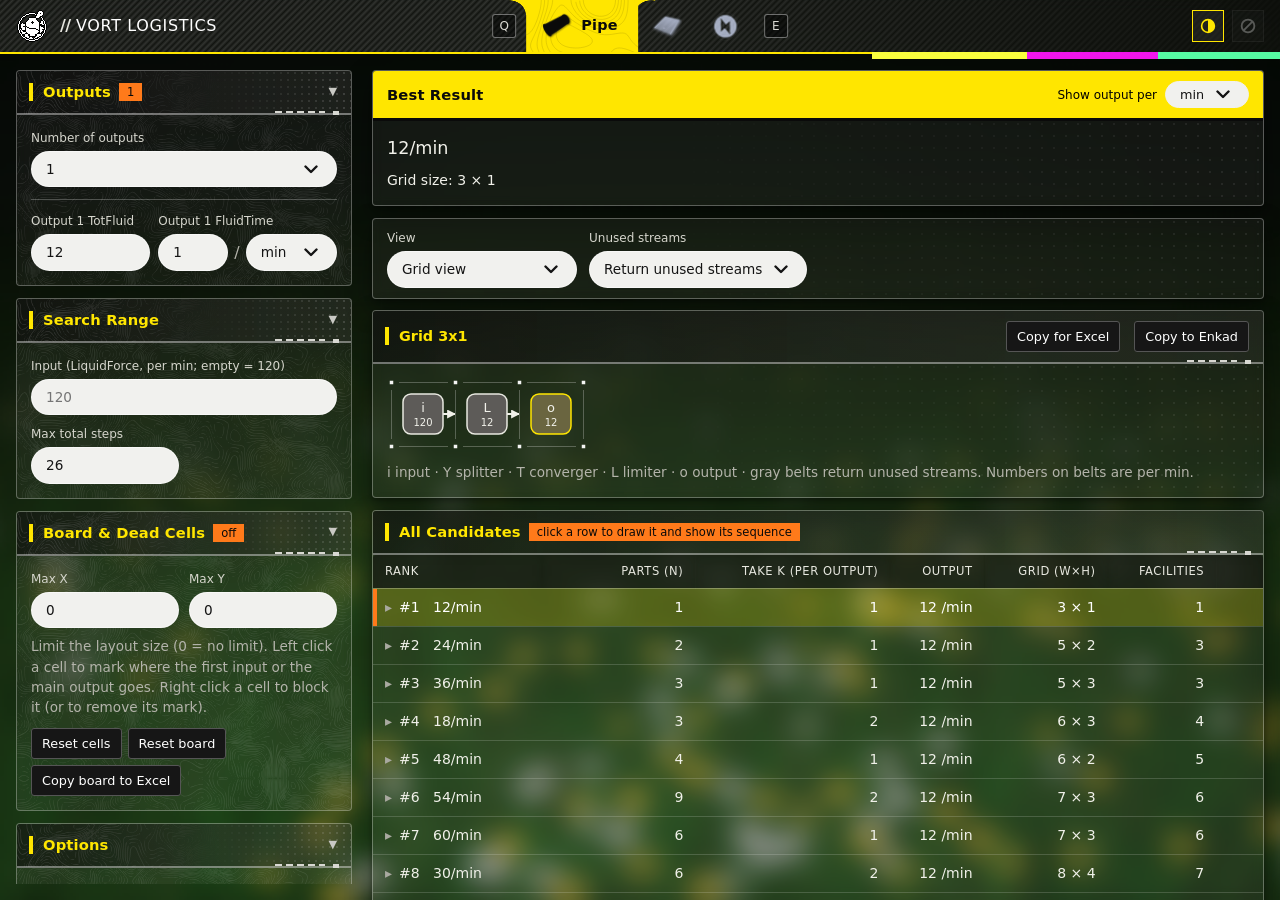
==== commit 1d0b4555: "Add Open Graph tags for link previews" ====
--- a/index.html
+++ b/index.html
@@ -7,8 +7,20 @@
 
 <meta charset="utf-8">
 <meta name="viewport" content="width=device-width, initial-scale=1, viewport-fit=cover">
-<link rel="icon" type="image/png" href="assets\logo.png">
+<link rel="icon" type="image/png" href="assets/logo.png">
 <meta name="theme-color" content="#111111">
+<meta name="description" content="Plan pipe, conveyor and battery logistics layouts for Arknights: Endfield, right in your browser.">
+<meta property="og:type" content="website">
+<meta property="og:site_name" content="Vort Logistics">
+<meta property="og:title" content="Vort Logistics">
+<meta property="og:description" content="Plan pipe, conveyor and battery logistics layouts for Arknights: Endfield, right in your browser.">
+<meta property="og:url" content="https://vortexaint.github.io/VortLogistic/">
+<meta property="og:image" content="https://vortexaint.github.io/VortLogistic/assets/og-image.png">
+<meta property="og:image:alt" content="Vort Logistics logo">
+<meta name="twitter:card" content="summary">
+<meta name="twitter:title" content="Vort Logistics">
+<meta name="twitter:description" content="Plan pipe, conveyor and battery logistics layouts for Arknights: Endfield, right in your browser.">
+<meta name="twitter:image" content="https://vortexaint.github.io/VortLogistic/assets/og-image.png">
 <title>Vort Logistics</title>
 <link rel="preconnect" href="https://fonts.googleapis.com">
 <link rel="preconnect" href="https://fonts.gstatic.com" crossorigin>
@@ -685,7 +697,7 @@
 /* ---- picture mode: the whole layout drawn with the game's own sprites (no numbers) ---- */
 const SHEET=new Image();
 SHEET.onload=()=>{try{if($("view").value==="pic")showDiagram(SEL)}catch(e){}};
-SHEET.src="assets\sprite-sheet.png";
+SHEET.src="assets/sprite-sheet.png";
 const SPR={
   c:{bridge:[0,0],conv:[32,0],lim:[0,32],split:[32,32],line:[96,32],curve:[96,64]},
   p:{bridge:[64,0],conv:[96,0],lim:[0,32],split:[64,32],line:[64,64],curve:[64,96]}};
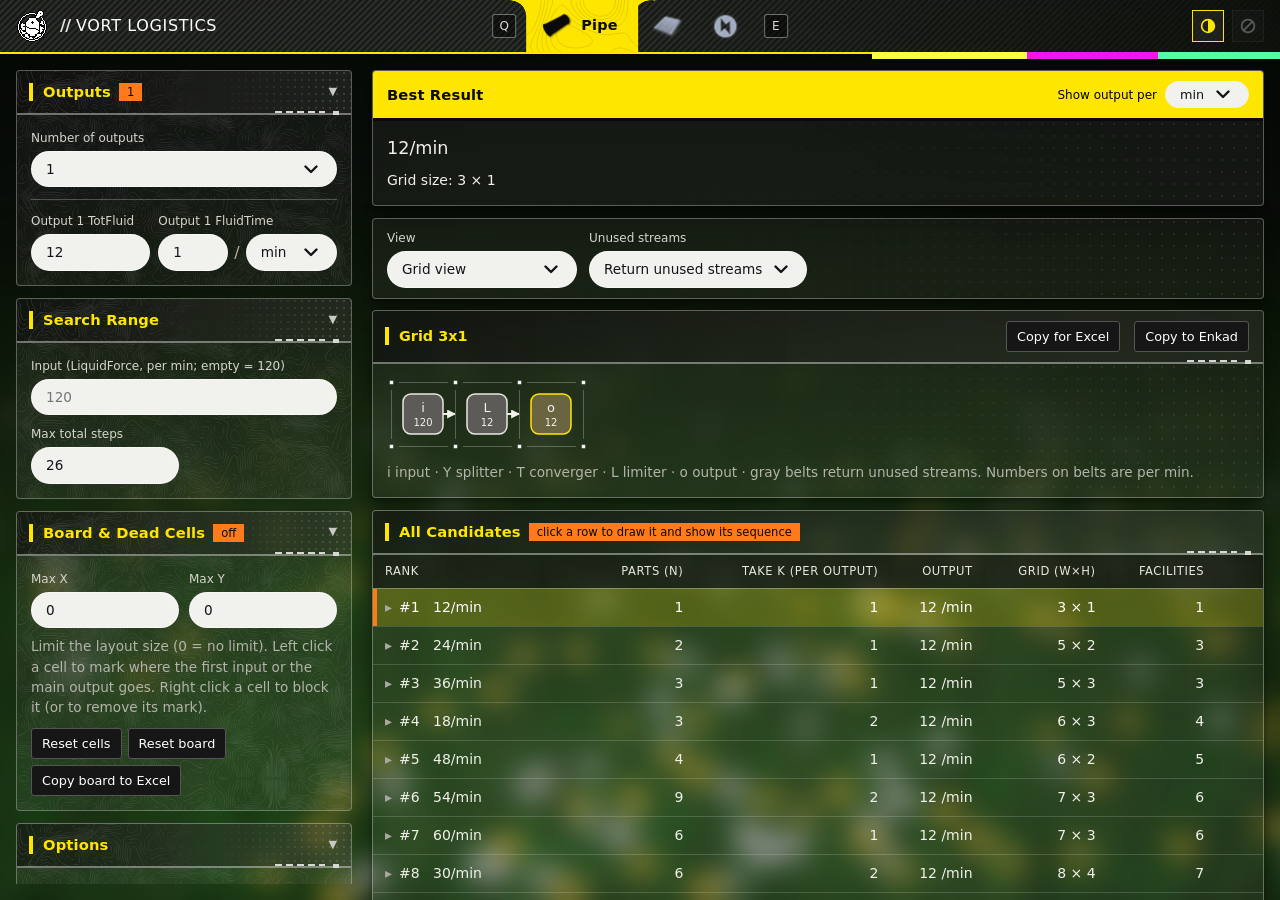
==== commit 41980869: "Fix Link Preview Logo Ref" ====
--- a/index.html
+++ b/index.html
@@ -15,12 +15,12 @@
 <meta property="og:title" content="Vort Logistics">
 <meta property="og:description" content="Plan pipe, conveyor and battery logistics layouts for Arknights: Endfield, right in your browser.">
 <meta property="og:url" content="https://vortexaint.github.io/VortLogistic/">
-<meta property="og:image" content="https://vortexaint.github.io/VortLogistic/assets/og-image.png">
+<meta property="og:image" content="https://vortexaint.github.io/VortLogistic/assets/logo.png">
 <meta property="og:image:alt" content="Vort Logistics logo">
 <meta name="twitter:card" content="summary">
 <meta name="twitter:title" content="Vort Logistics">
 <meta name="twitter:description" content="Plan pipe, conveyor and battery logistics layouts for Arknights: Endfield, right in your browser.">
-<meta name="twitter:image" content="https://vortexaint.github.io/VortLogistic/assets/og-image.png">
+<meta name="twitter:image" content="https://vortexaint.github.io/VortLogistic/assets/logo.png">
 <title>Vort Logistics</title>
 <link rel="preconnect" href="https://fonts.googleapis.com">
 <link rel="preconnect" href="https://fonts.gstatic.com" crossorigin>
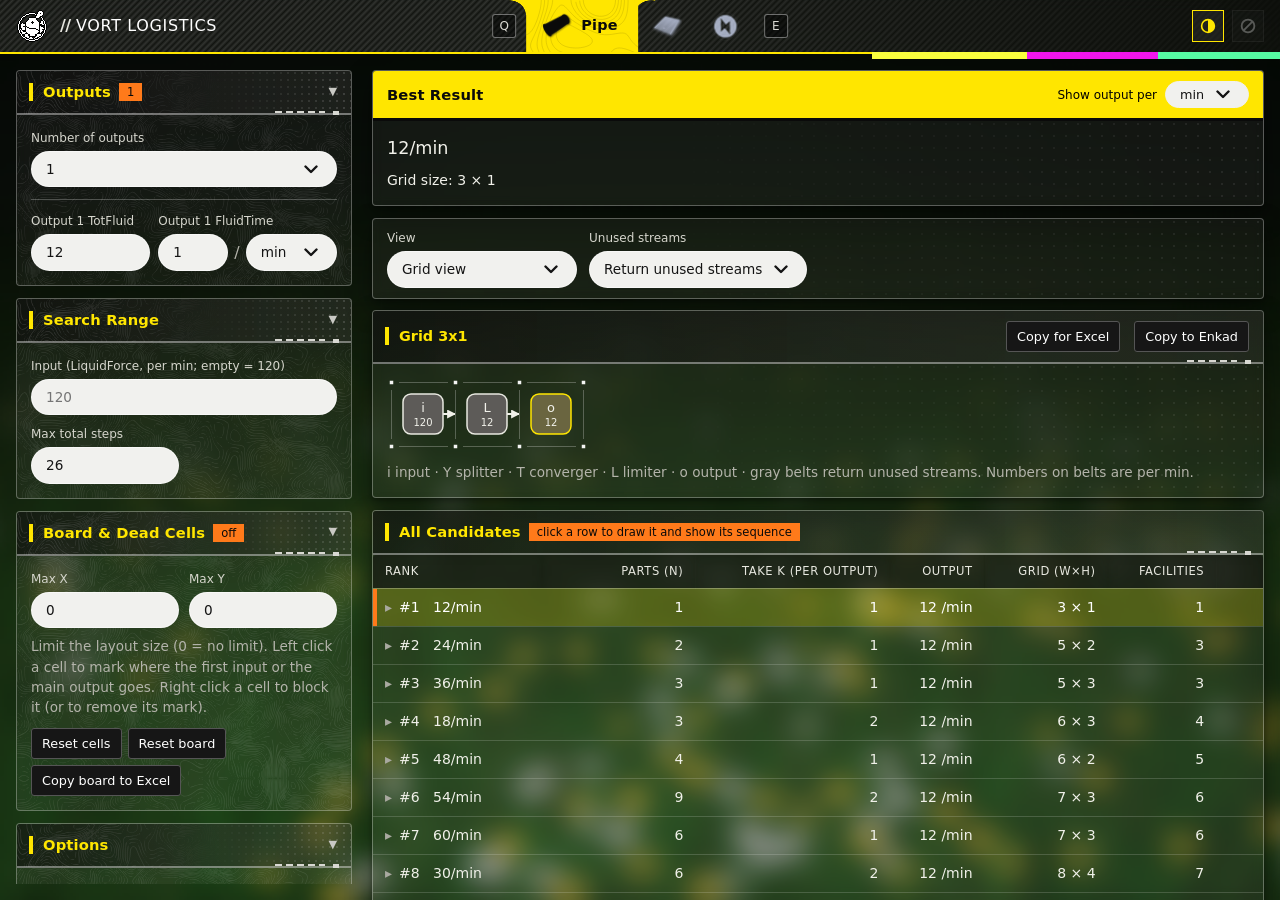
==== commit 8130dce8: "Add og:image dimensions for link preview" ====
--- a/index.html
+++ b/index.html
@@ -16,6 +16,8 @@
 <meta property="og:description" content="Plan pipe, conveyor and battery logistics layouts for Arknights: Endfield, right in your browser.">
 <meta property="og:url" content="https://vortexaint.github.io/VortLogistic/">
 <meta property="og:image" content="https://vortexaint.github.io/VortLogistic/assets/logo.png">
+<meta property="og:image:width" content="512">
+<meta property="og:image:height" content="512">
 <meta property="og:image:alt" content="Vort Logistics logo">
 <meta name="twitter:card" content="summary">
 <meta name="twitter:title" content="Vort Logistics">
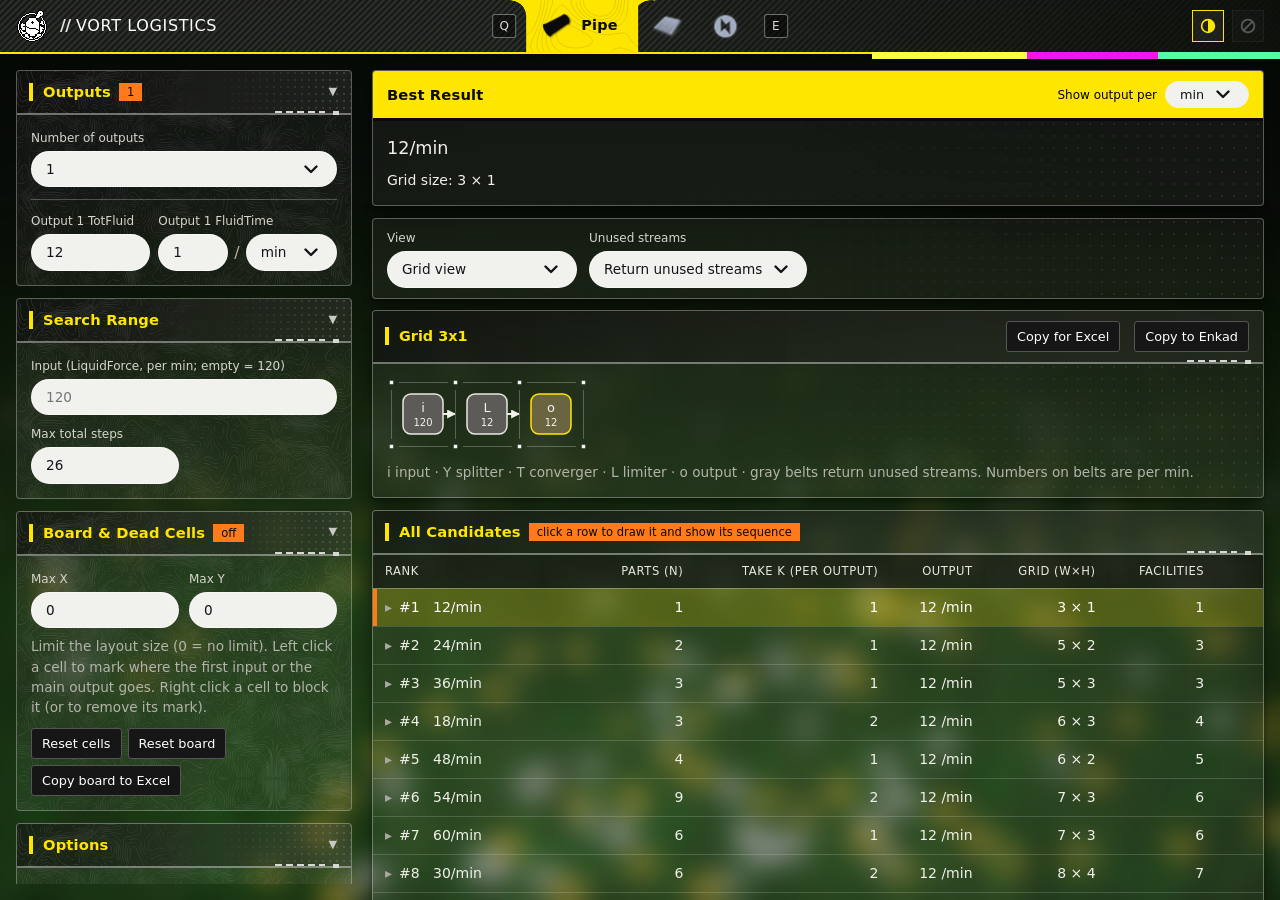
==== commit 8f148769: "Test Fix Preview Image" ====
--- a/index.html
+++ b/index.html
@@ -15,14 +15,14 @@
 <meta property="og:title" content="Vort Logistics">
 <meta property="og:description" content="Plan pipe, conveyor and battery logistics layouts for Arknights: Endfield, right in your browser.">
 <meta property="og:url" content="https://vortexaint.github.io/VortLogistic/">
-<meta property="og:image" content="https://vortexaint.github.io/VortLogistic/assets/logo.png">
-<meta property="og:image:width" content="512">
-<meta property="og:image:height" content="512">
+<meta property="og:image" content="https://vortexaint.github.io/VortLogistic/assets/og-image.png">
+<meta property="og:image:width" content="256">
+<meta property="og:image:height" content="256">
 <meta property="og:image:alt" content="Vort Logistics logo">
 <meta name="twitter:card" content="summary">
 <meta name="twitter:title" content="Vort Logistics">
 <meta name="twitter:description" content="Plan pipe, conveyor and battery logistics layouts for Arknights: Endfield, right in your browser.">
-<meta name="twitter:image" content="https://vortexaint.github.io/VortLogistic/assets/logo.png">
+<meta name="twitter:image" content="https://vortexaint.github.io/VortLogistic/assets/og-image.png">
 <title>Vort Logistics</title>
 <link rel="preconnect" href="https://fonts.googleapis.com">
 <link rel="preconnect" href="https://fonts.gstatic.com" crossorigin>
